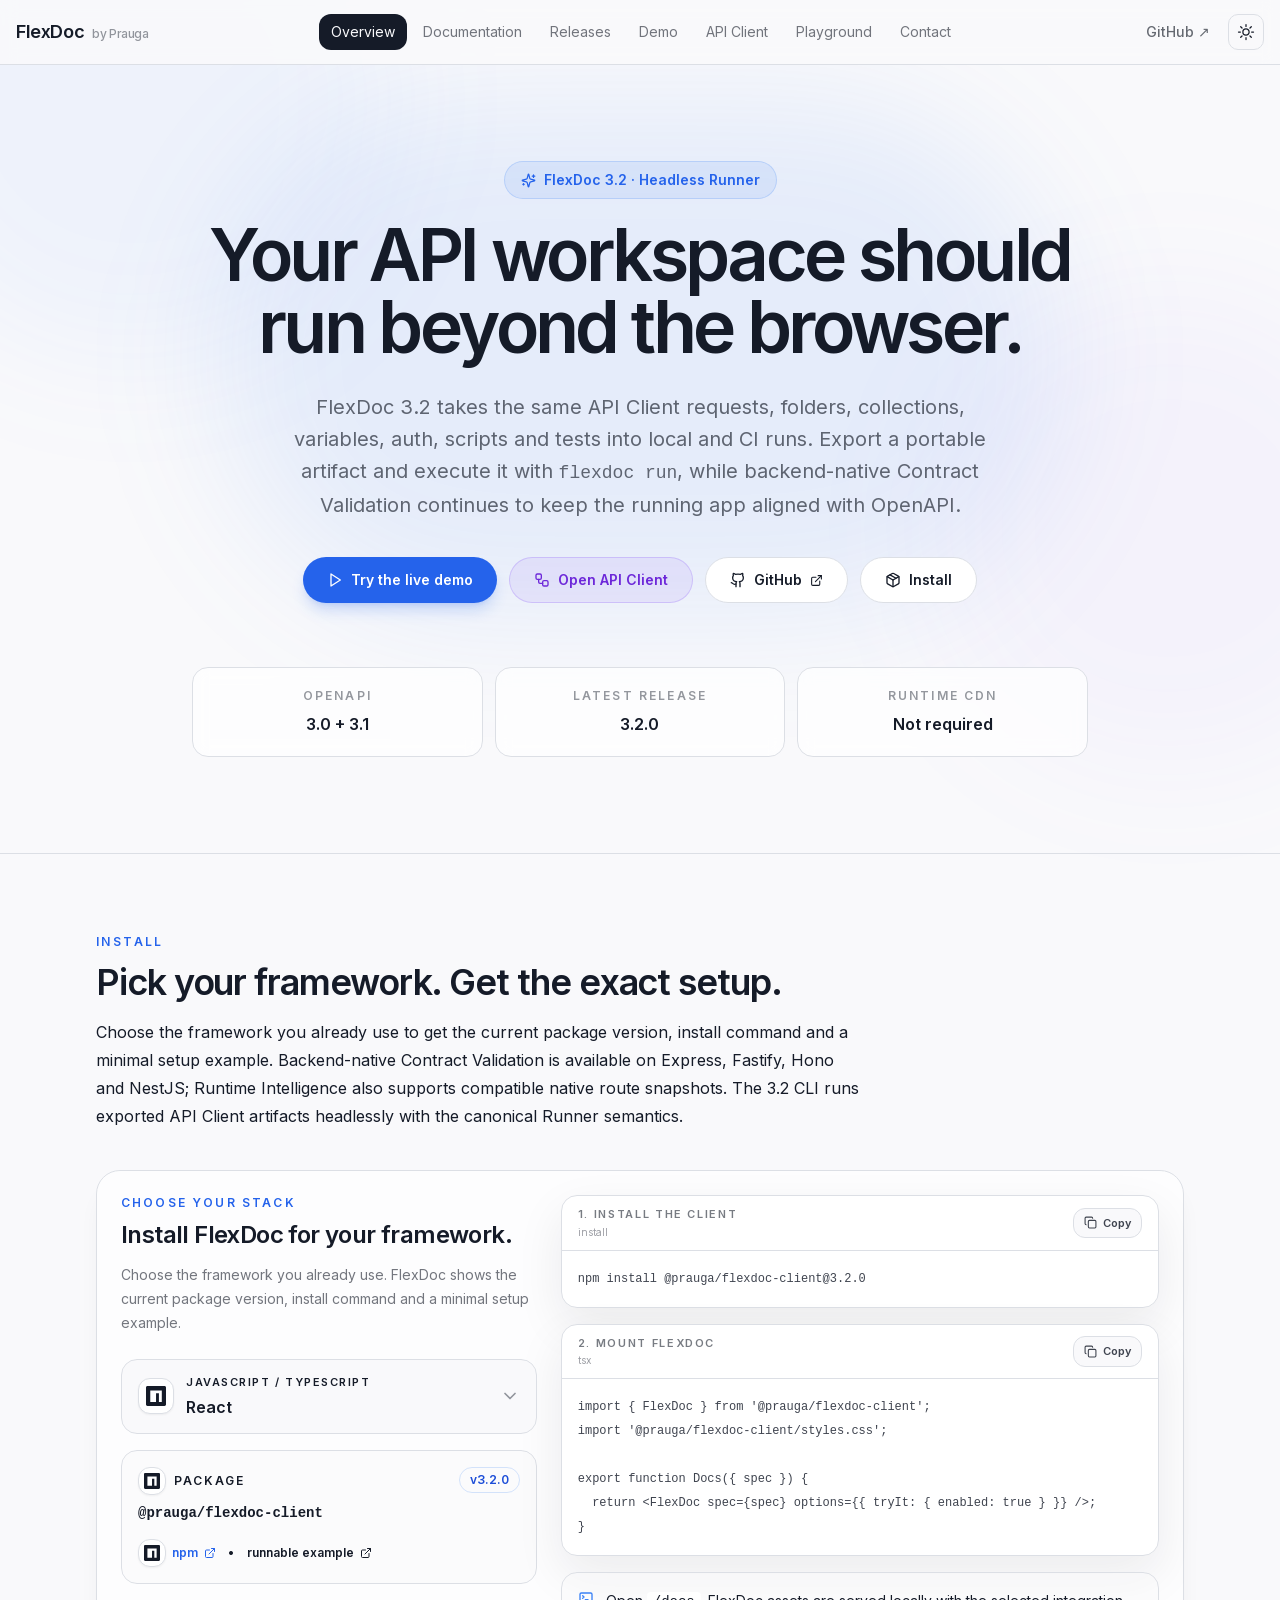
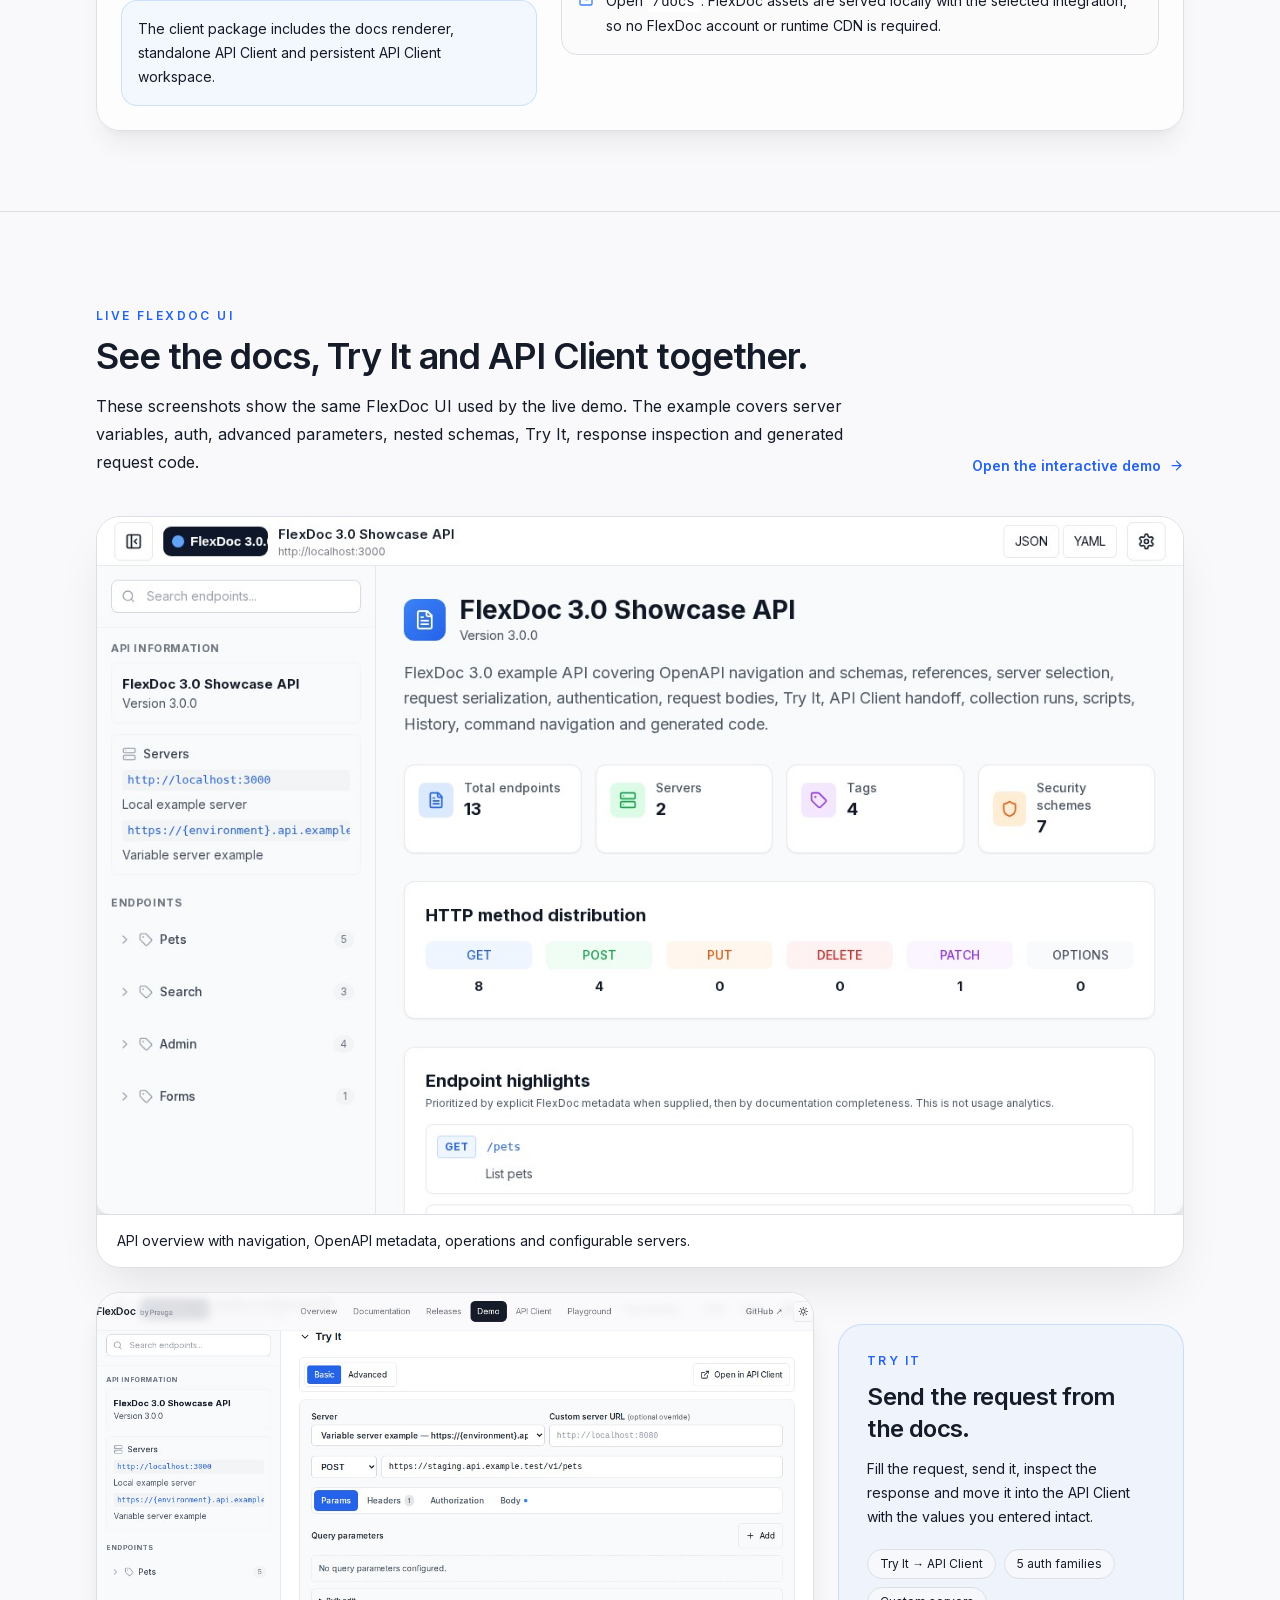
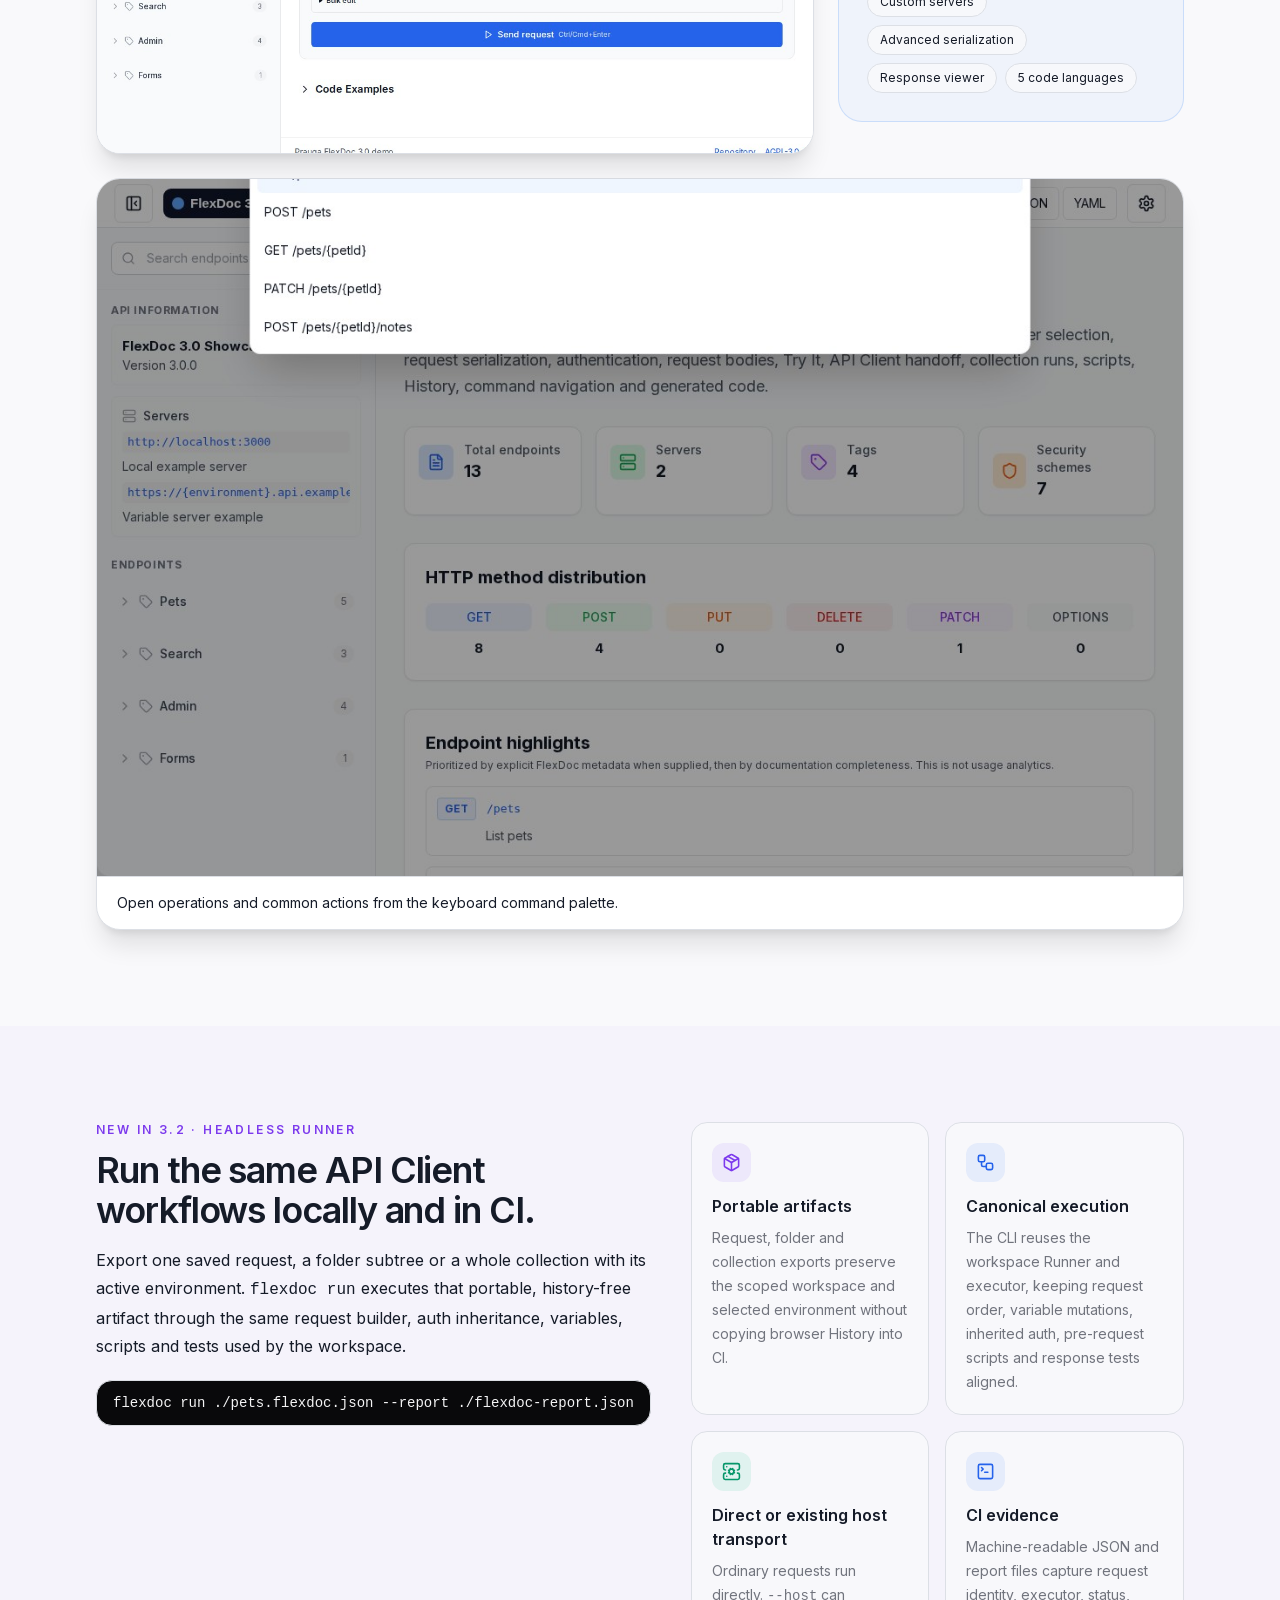
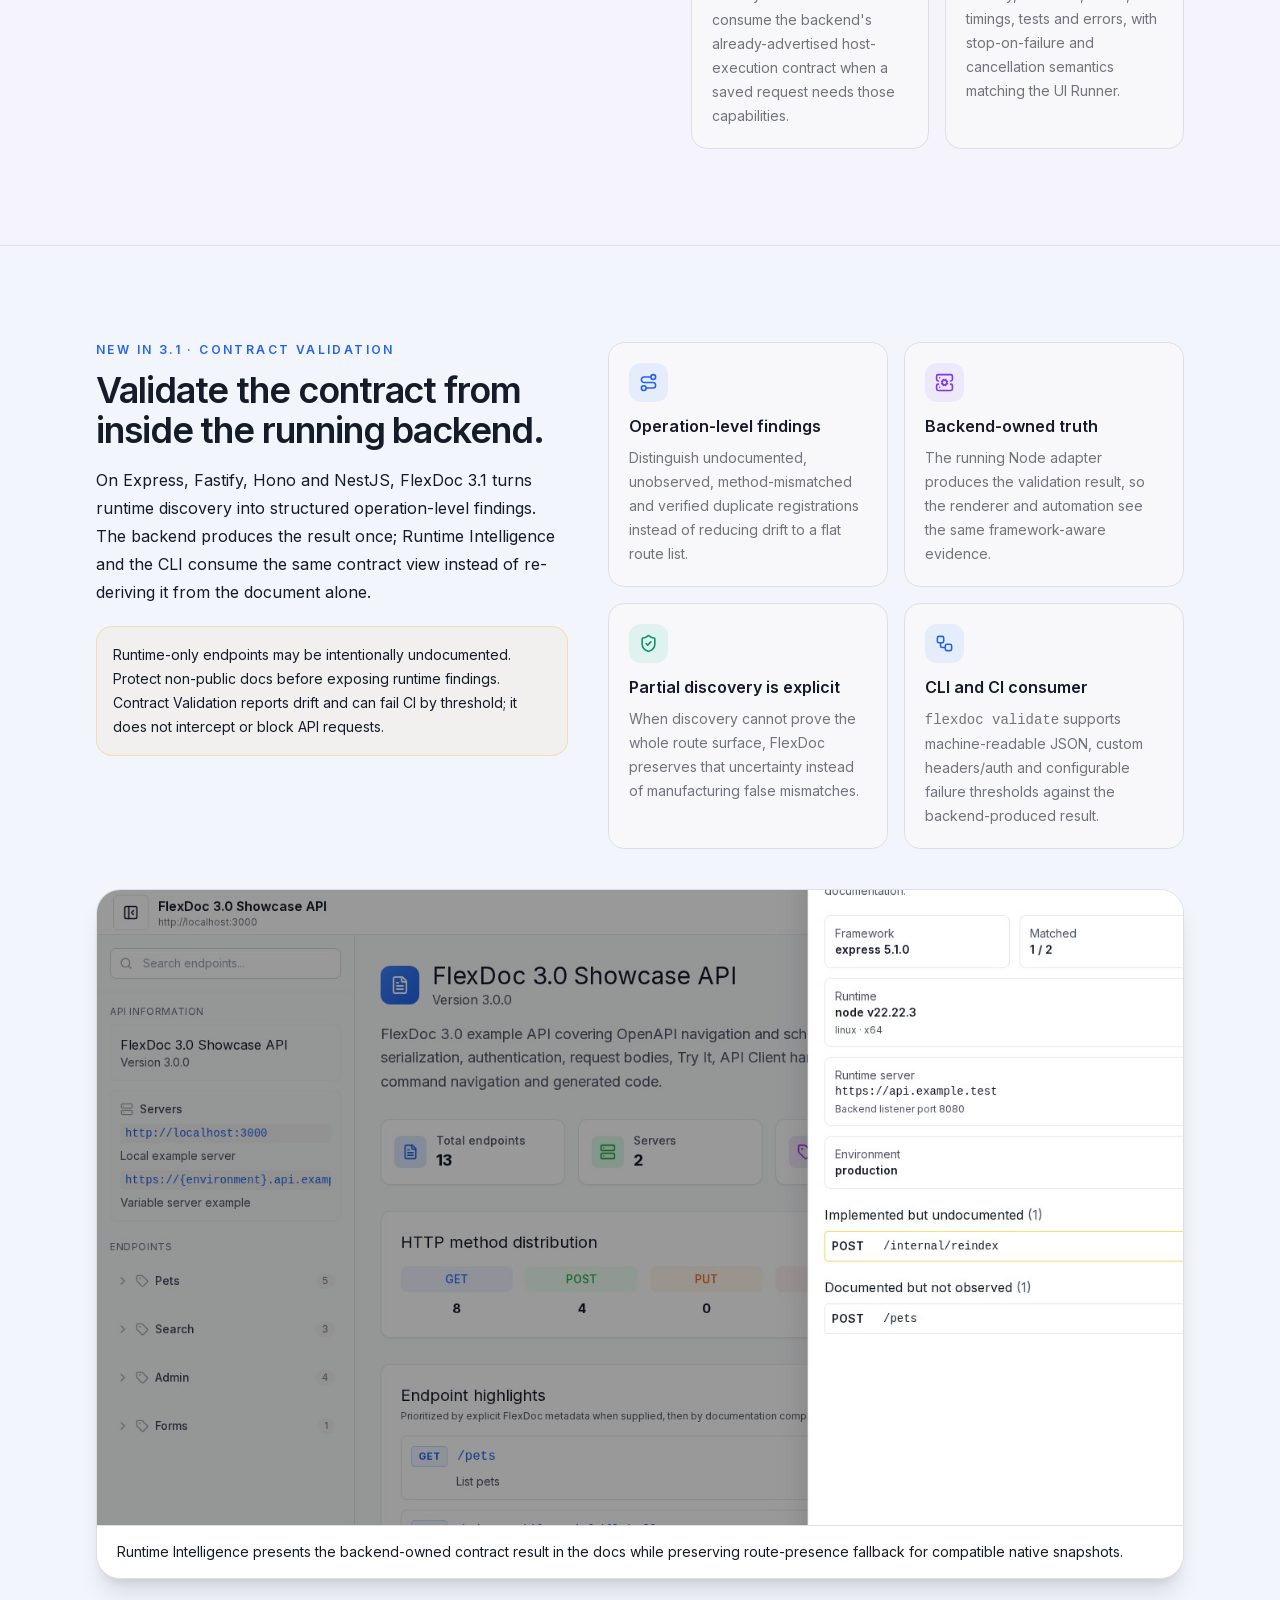
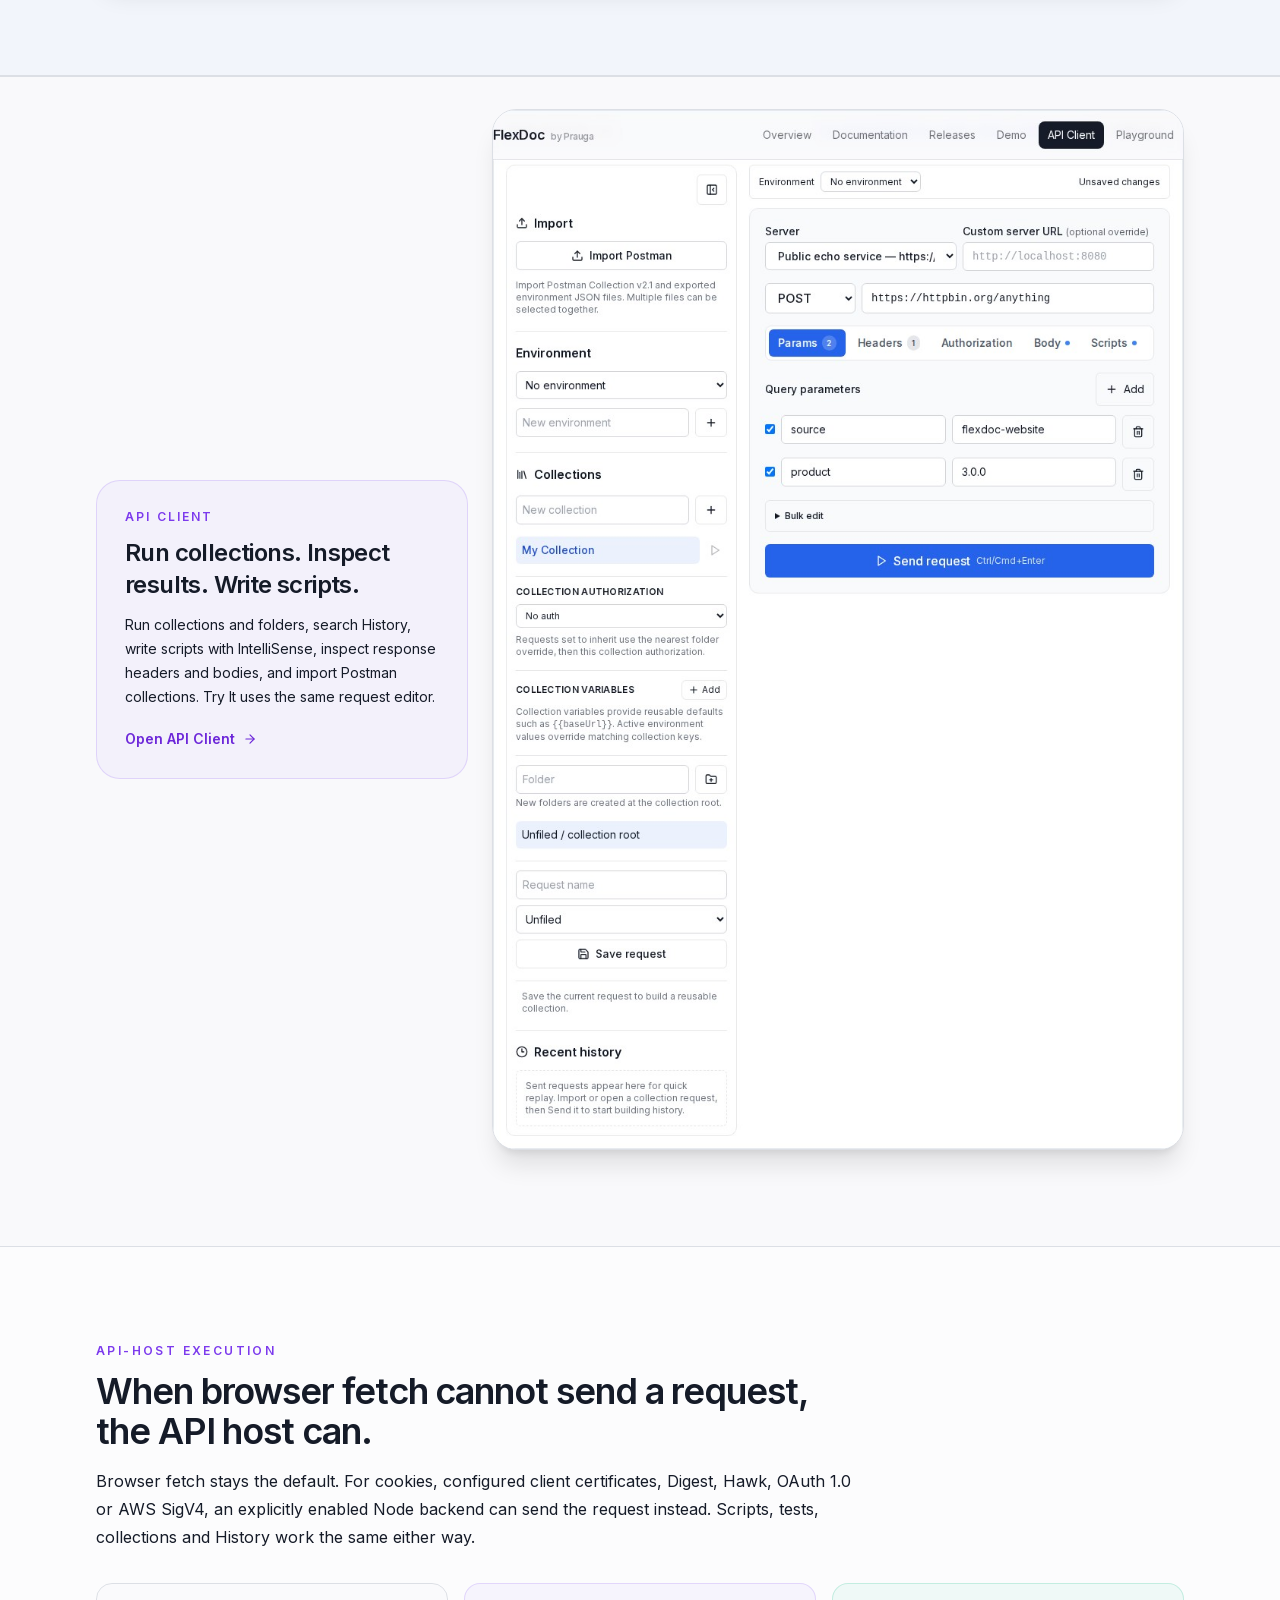
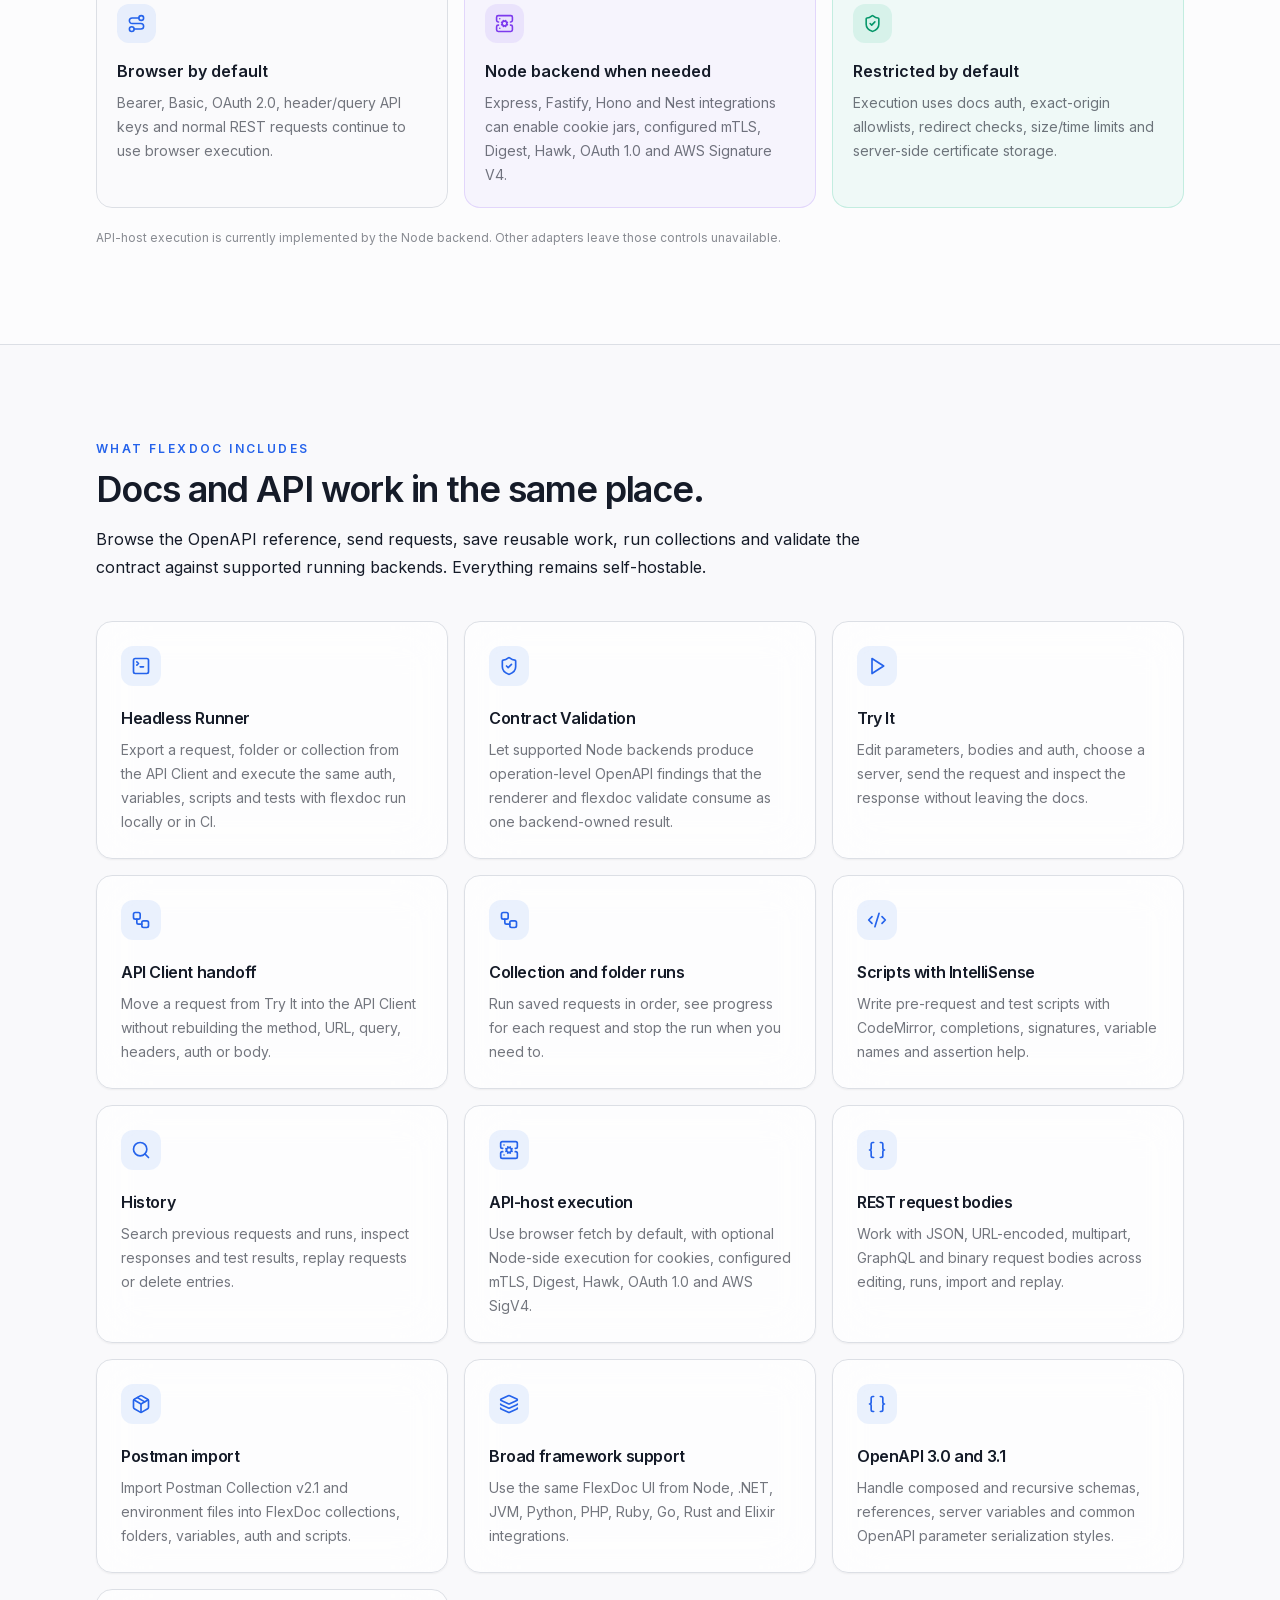
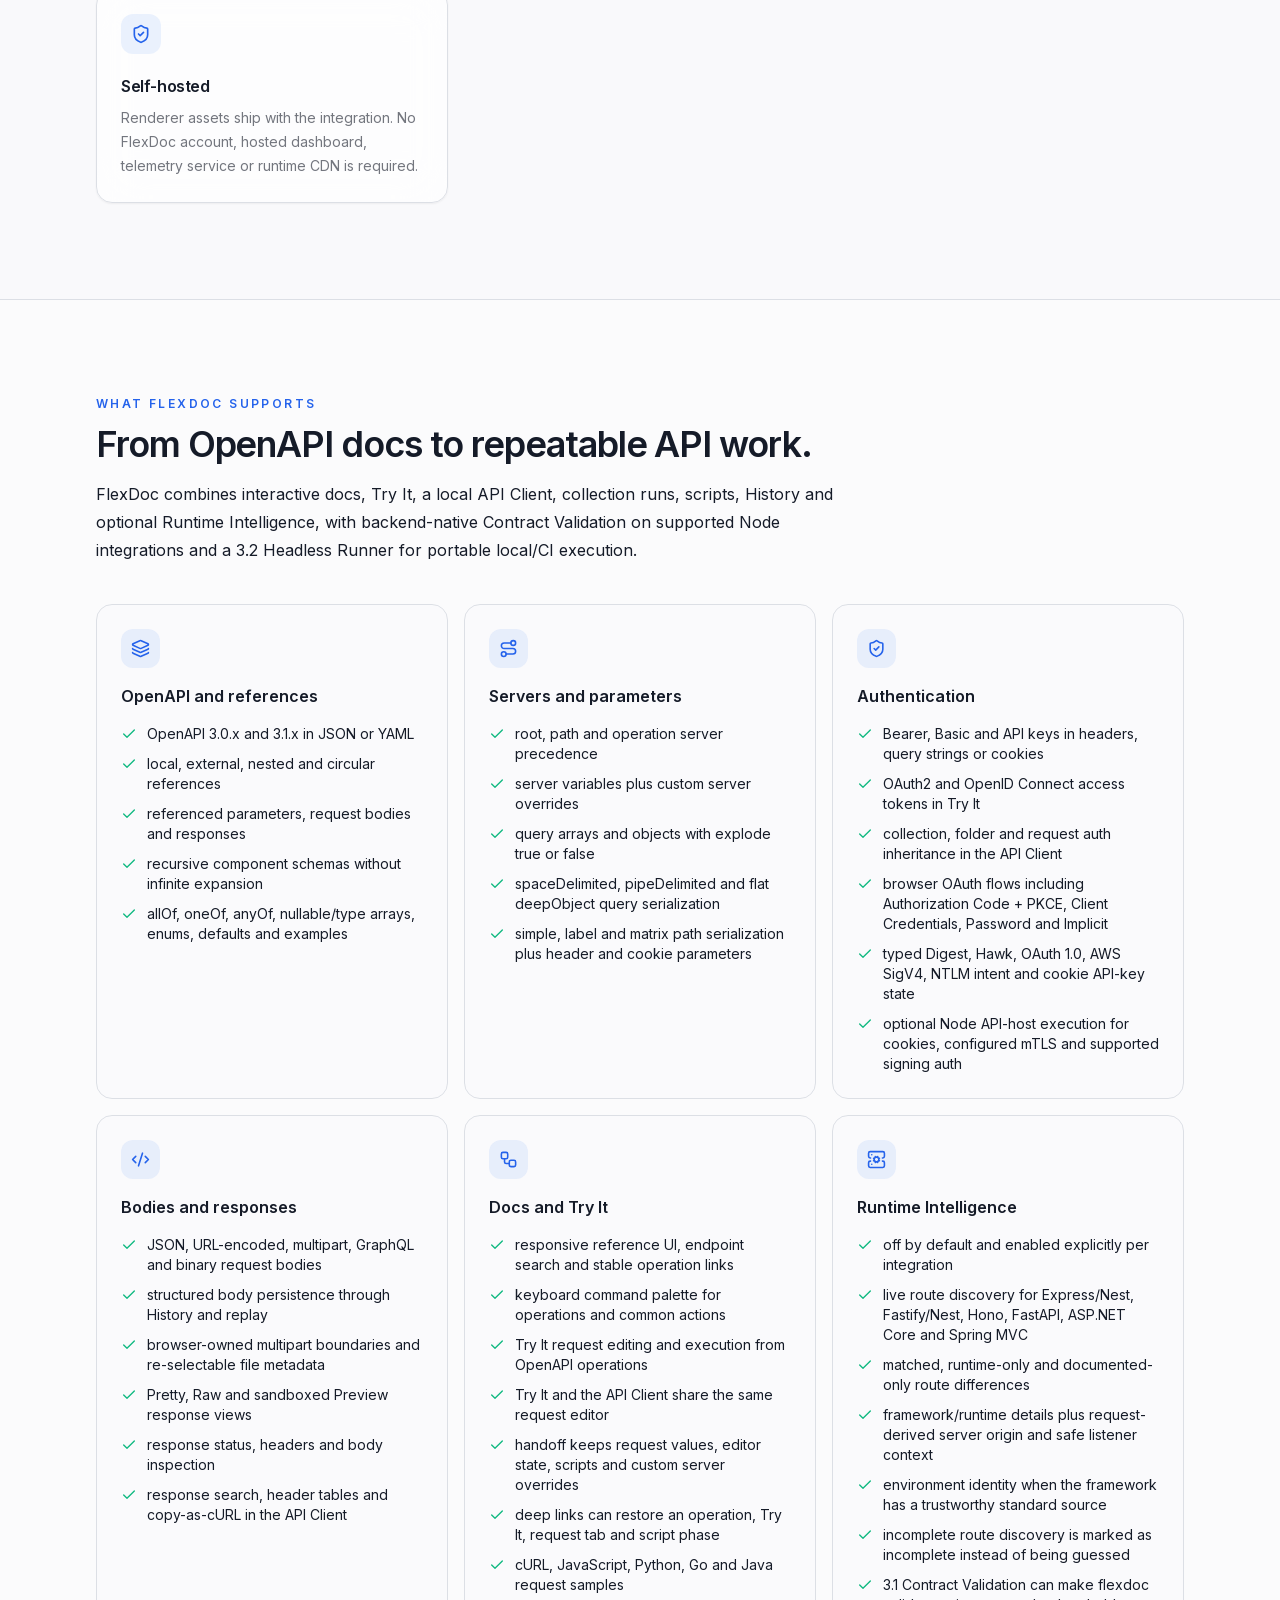
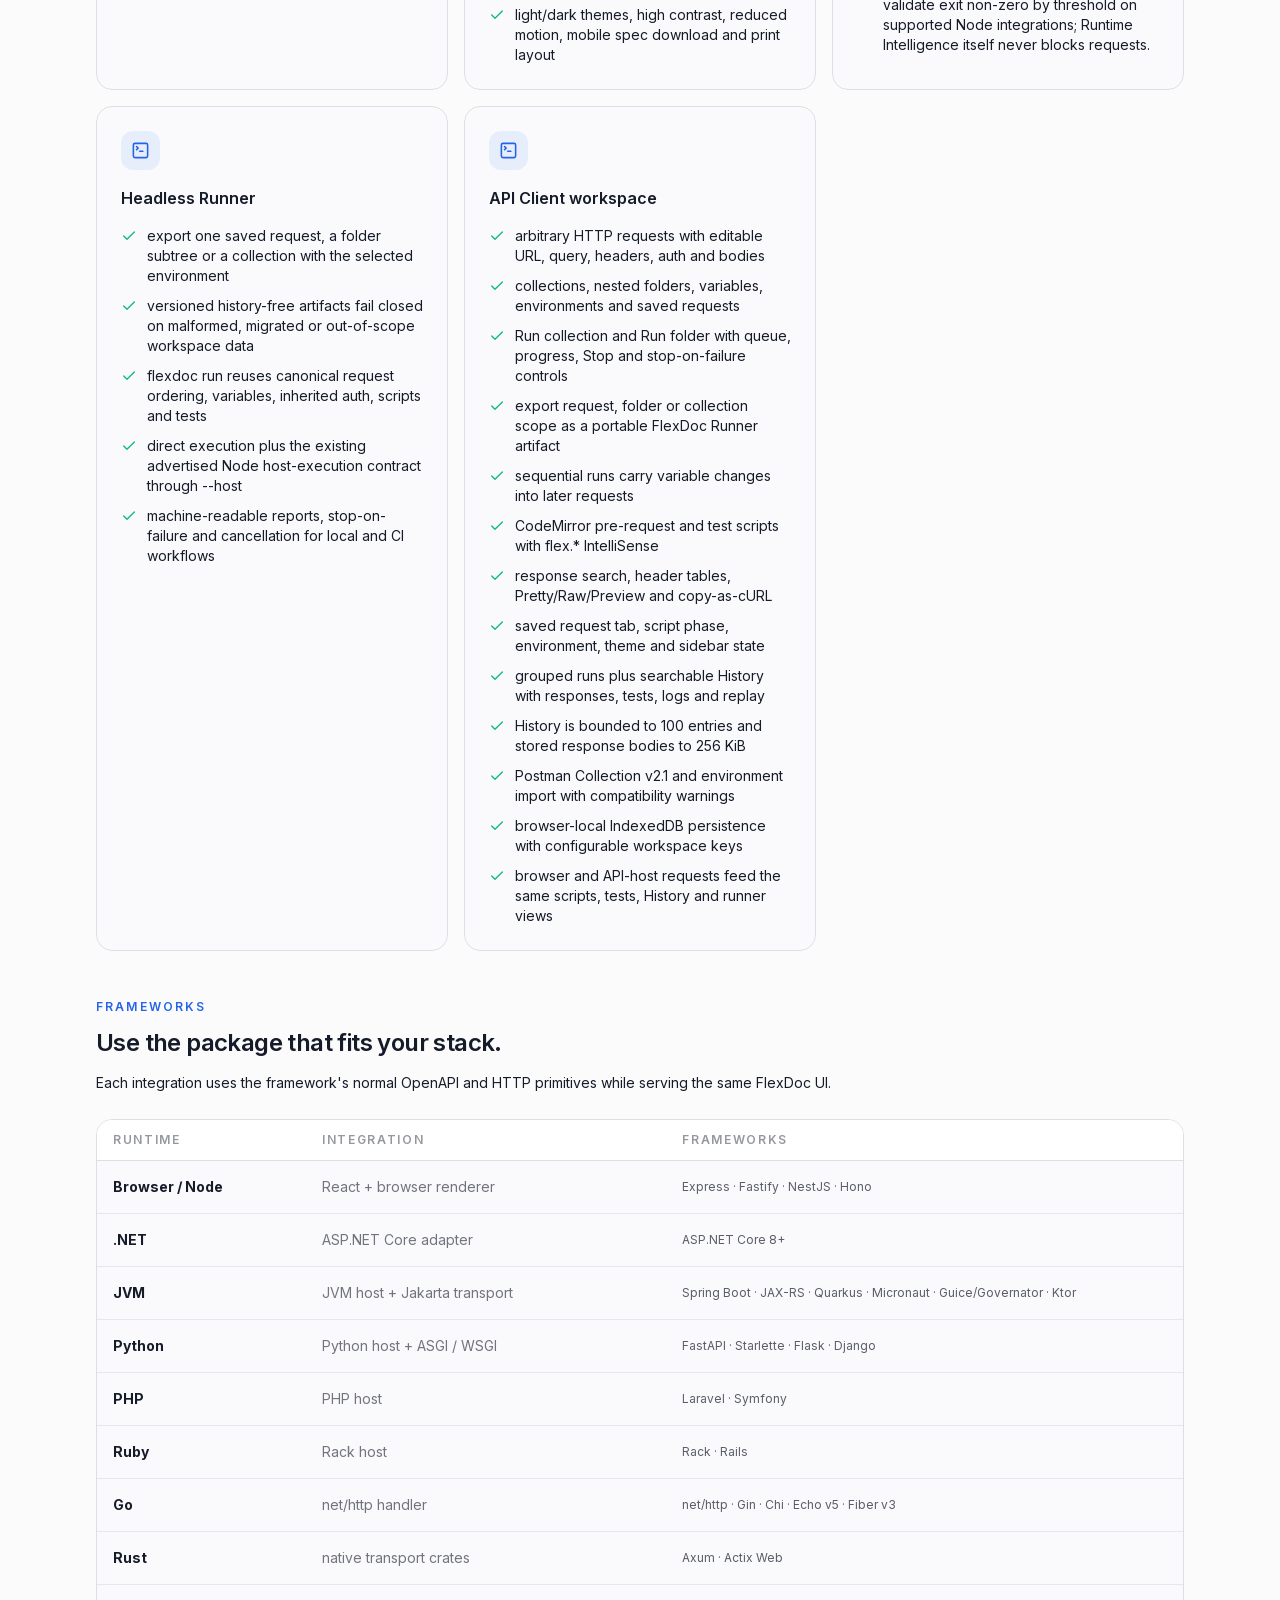
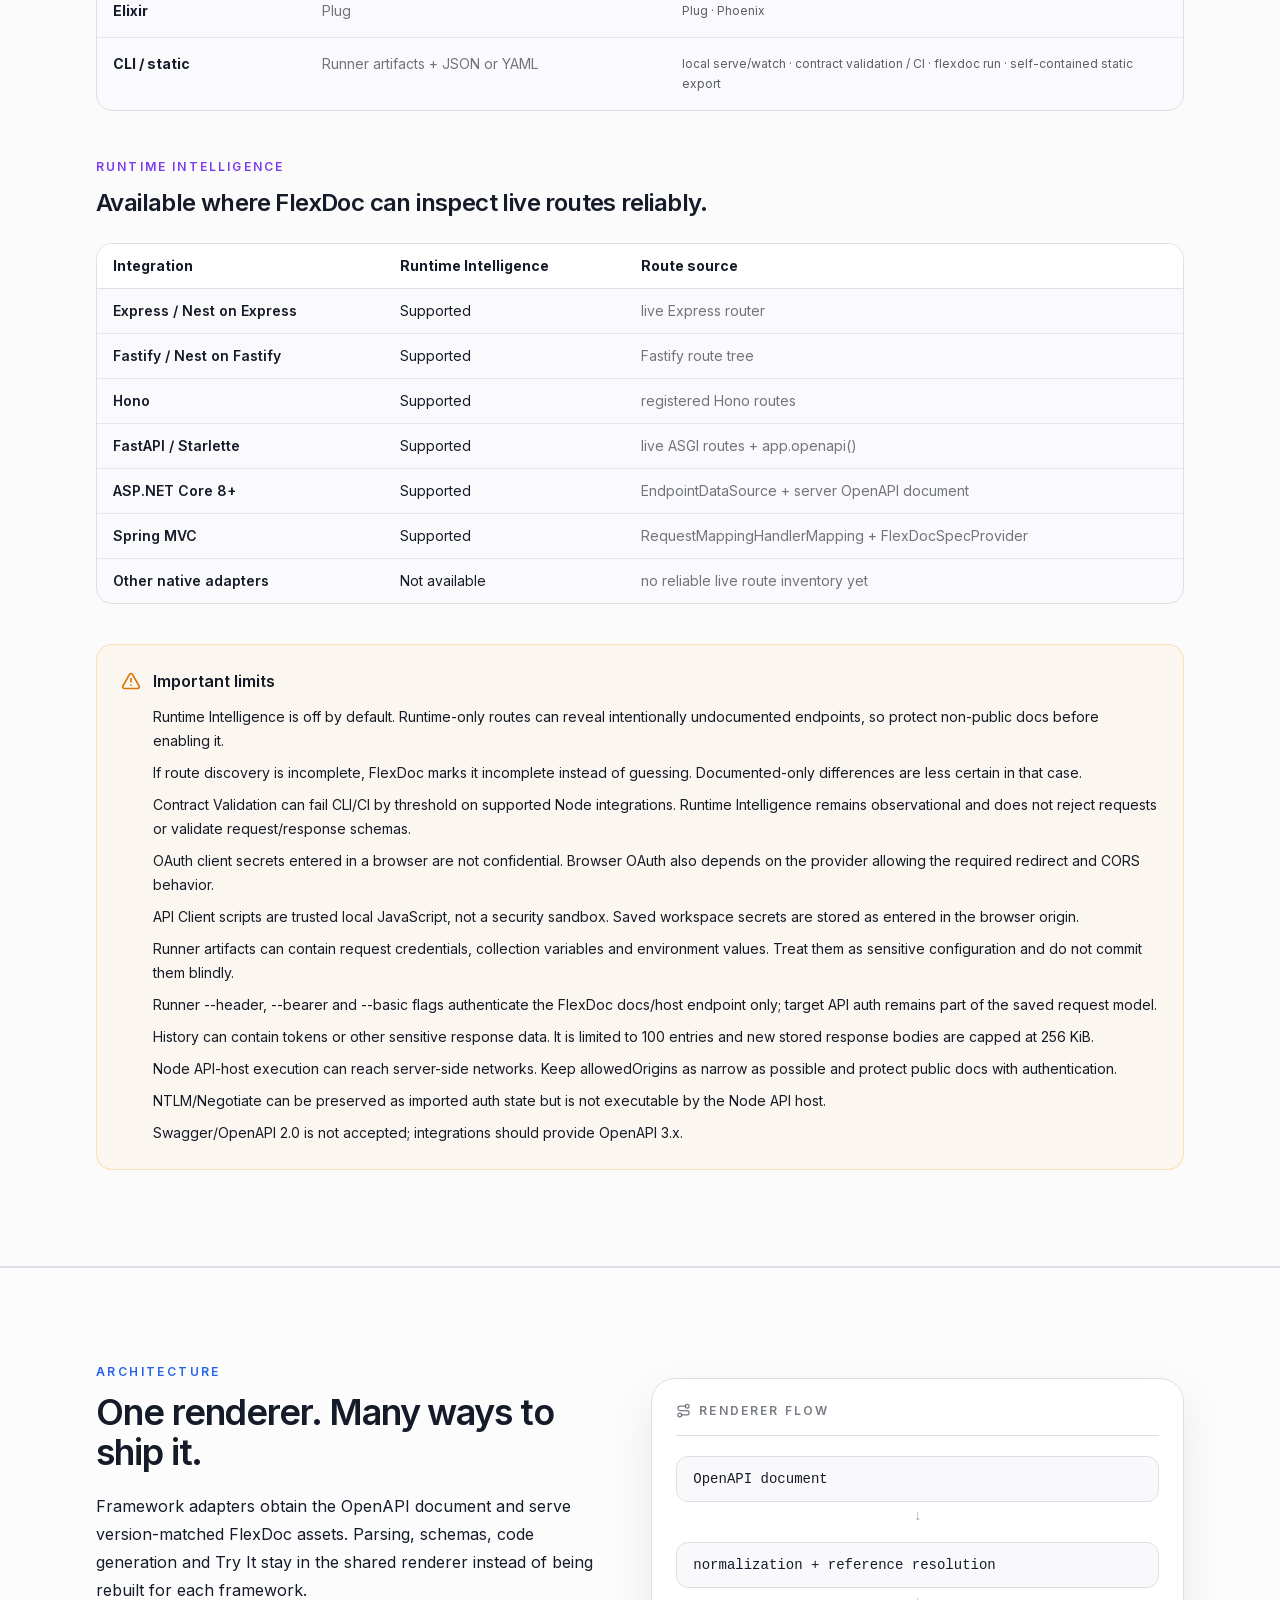
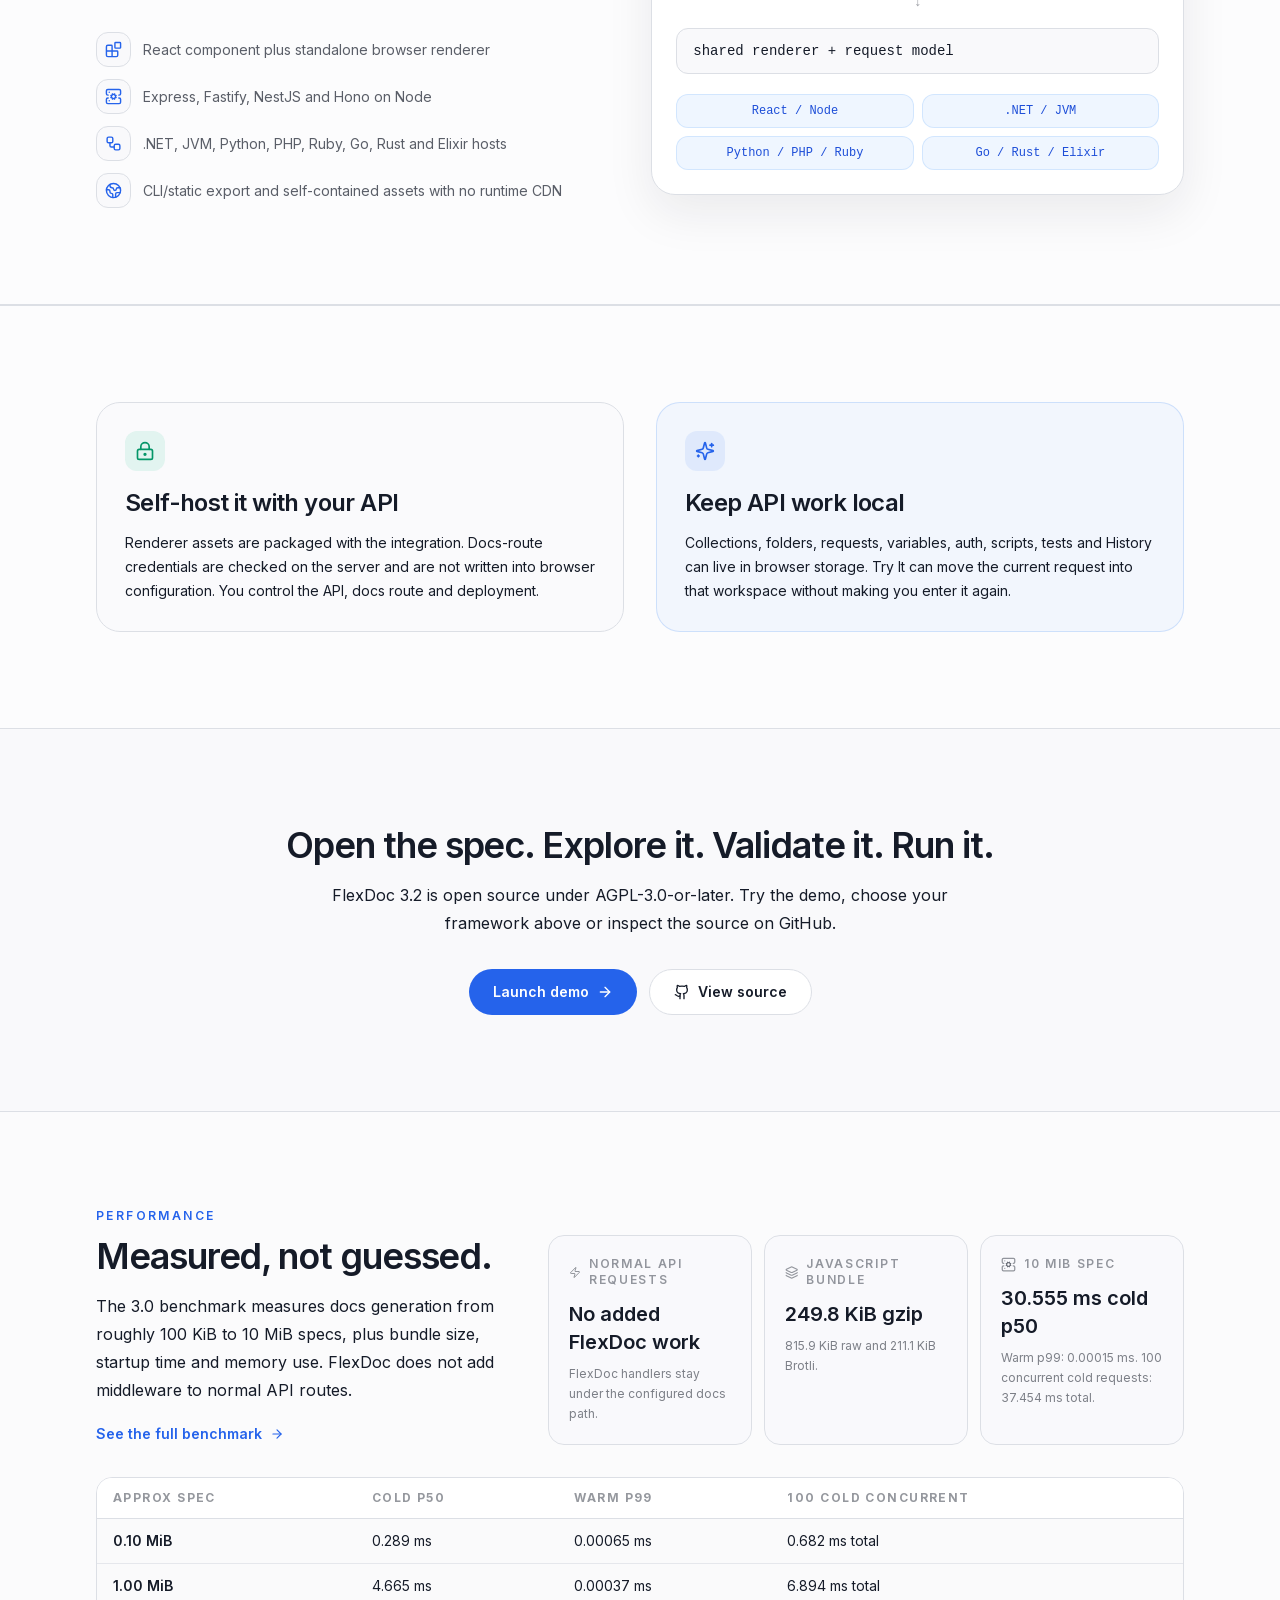
==== index.html @ 2c1df922 "chore: website/deploy: publish generated FlexDoc site Publish the production build only after the pr" ====
<!DOCTYPE html><html lang="en"><head><meta charSet="utf-8"/><meta name="viewport" content="width=device-width, initial-scale=1"/><link rel="preload" href="/_next/static/media/83afe278b6a6bb3c-s.p.2bn3s6zvc0dyp.woff2" as="font" crossorigin="" type="font/woff2"/><link rel="stylesheet" href="/_next/static/chunks/144-d5oarogfk.css" data-precedence="next"/><link rel="preload" as="script" fetchPriority="low" href="/_next/static/chunks/310vm2bl3xxpt.js"/><script src="/_next/static/chunks/0eo1cde-rr3bs.js" async=""></script><script src="/_next/static/chunks/3byuobrkyz9bj.js" async=""></script><script src="/_next/static/chunks/3erf0nmlfn0qv.js" async=""></script><script src="/_next/static/chunks/turbopack-2s1ybmebuq84w.js" async=""></script><script src="/_next/static/chunks/0bhherrwvg7yi.js" async="" crossorigin=""></script><script src="/_next/static/chunks/1lhdm1edxadtt.js" async="" crossorigin=""></script><script src="/_next/static/chunks/0_p3fhsrzljx_.js" async="" crossorigin=""></script><script src="/_next/static/chunks/0vsdvz-prsgzp.js" async="" crossorigin=""></script><title>FlexDoc 3.2.0 | OpenAPI Docs, API Client &amp; Headless Runner</title><meta name="description" content="FlexDoc 3.2.0 is Prauga&#x27;s open-source, self-hosted OpenAPI documentation and API client with Try It, collections, scripts, History, Runtime Intelligence, backend-native Contract Validation and a headless CLI Runner."/><meta name="keywords" content="FlexDoc,Prauga,OpenAPI,API documentation,API Client,Headless Runner,Contract Validation,CI,developer tooling"/><meta property="og:title" content="FlexDoc 3.2.0 | OpenAPI Docs, API Client &amp; Headless Runner"/><meta property="og:description" content="FlexDoc 3.2.0 is Prauga&#x27;s open-source, self-hosted OpenAPI documentation and API client with Try It, collections, scripts, History, Runtime Intelligence, backend-native Contract Validation and a headless CLI Runner."/><meta name="twitter:card" content="summary"/><meta name="twitter:title" content="FlexDoc 3.2.0 | OpenAPI Docs, API Client &amp; Headless Runner"/><meta name="twitter:description" content="FlexDoc 3.2.0 is Prauga&#x27;s open-source, self-hosted OpenAPI documentation and API client with Try It, collections, scripts, History, Runtime Intelligence, backend-native Contract Validation and a headless CLI Runner."/><meta name="next-size-adjust" content=""/><script src="/_next/static/chunks/0cz1d0mv5g_q7.js" noModule=""></script></head><body class="inter_fa93af41-module__0D_jrq__className relative min-h-screen antialiased"><div hidden=""><!--$--><!--/$--></div><div class="pointer-events-none fixed inset-0 -z-10 overflow-hidden" aria-hidden="true"><div class="absolute -left-32 -top-40 h-[520px] w-[520px] rounded-full bg-blue-500/[0.055] blur-3xl dark:bg-blue-400/[0.045]"></div><div class="absolute -right-32 top-[32%] h-[480px] w-[480px] rounded-full bg-violet-500/[0.045] blur-3xl dark:bg-violet-400/[0.035]"></div></div><script>((a,b,c,d,e,f,g,h)=>{let i=document.documentElement,j=["light","dark"];function k(b){var c;(Array.isArray(a)?a:[a]).forEach(a=>{let c="class"===a,d=c&&f?e.map(a=>f[a]||a):e;c?(i.classList.remove(...d),i.classList.add(b)):i.setAttribute(a,b)}),c=b,h&&j.includes(c)&&(i.style.colorScheme=c)}if(d)k(d);else try{let a=localStorage.getItem(b)||c,d=g&&"system"===a?window.matchMedia("(prefers-color-scheme: dark)").matches?"dark":"light":a;k(d)}catch(a){}})("class","theme","system",null,["light","dark"],null,true,true)</script><div class="relative z-0 flex min-h-screen flex-col"><header data-site-header="true" class="sticky top-0 z-50 border-b border-border bg-background/95 backdrop-blur supports-[backdrop-filter]:bg-background/85"><div class="container mx-auto flex h-16 max-w-7xl items-center gap-4 px-4"><a class="flex min-w-0 shrink-0 items-baseline gap-2 font-semibold tracking-tight" href="/"><span class="text-lg">FlexDoc</span><span data-site-brand-suffix="true" class="text-xs font-medium text-foreground/45">by Prauga</span></a><div data-product-nav-scroll="true" data-site-product-nav-slot="true" class="product-nav-scroll min-w-0 flex-1"><nav aria-label="FlexDoc product navigation" data-site-desktop-product-nav="true" class="items-center gap-1"><a aria-current="page" class="rounded-lg px-3 py-2 text-sm transition bg-foreground text-background" href="/">Overview</a><a class="rounded-lg px-3 py-2 text-sm transition text-foreground/60 hover:bg-card hover:text-foreground" href="/docs/">Documentation</a><a class="rounded-lg px-3 py-2 text-sm transition text-foreground/60 hover:bg-card hover:text-foreground" href="/releases/">Releases</a><a class="rounded-lg px-3 py-2 text-sm transition text-foreground/60 hover:bg-card hover:text-foreground" href="/demo/">Demo</a><a class="rounded-lg px-3 py-2 text-sm transition text-foreground/60 hover:bg-card hover:text-foreground" href="/client/">API Client</a><a class="rounded-lg px-3 py-2 text-sm transition text-foreground/60 hover:bg-card hover:text-foreground" href="/playground/">Playground</a><a class="rounded-lg px-3 py-2 text-sm transition text-foreground/60 hover:bg-card hover:text-foreground" href="/contact/">Contact</a></nav></div><div class="ml-auto flex shrink-0 items-center gap-1.5"><a href="https://github.com/Prauga/flexdoc" target="_blank" rel="noopener noreferrer" data-site-desktop-github="true" class="rounded-lg px-3 py-2 text-sm font-medium text-foreground/65 transition hover:bg-card hover:text-foreground">GitHub ↗</a><button class="inline-flex h-9 w-9 items-center justify-center rounded-md border bg-background text-sm font-medium transition-colors hover:bg-accent hover:text-accent-foreground"><svg xmlns="http://www.w3.org/2000/svg" fill="none" viewBox="0 0 24 24" stroke-width="1.5" stroke="currentColor" aria-hidden="true" data-slot="icon" class="h-5 w-5 rotate-0 scale-100 transition-all dark:-rotate-90 dark:scale-0"><path stroke-linecap="round" stroke-linejoin="round" d="M12 3v2.25m6.364.386-1.591 1.591M21 12h-2.25m-.386 6.364-1.591-1.591M12 18.75V21m-4.773-4.227-1.591 1.591M5.25 12H3m4.227-4.773L5.636 5.636M15.75 12a3.75 3.75 0 1 1-7.5 0 3.75 3.75 0 0 1 7.5 0Z"></path></svg><svg xmlns="http://www.w3.org/2000/svg" fill="none" viewBox="0 0 24 24" stroke-width="1.5" stroke="currentColor" aria-hidden="true" data-slot="icon" class="absolute h-5 w-5 rotate-90 scale-0 transition-all dark:rotate-0 dark:scale-100"><path stroke-linecap="round" stroke-linejoin="round" d="M21.752 15.002A9.72 9.72 0 0 1 18 15.75c-5.385 0-9.75-4.365-9.75-9.75 0-1.33.266-2.597.748-3.752A9.753 9.753 0 0 0 3 11.25C3 16.635 7.365 21 12.75 21a9.753 9.753 0 0 0 9.002-5.998Z"></path></svg><span class="sr-only">Toggle theme</span></button><button type="button" data-mobile-nav-trigger="true" data-site-mobile-nav-trigger="true" aria-label="Open product navigation" aria-expanded="false" aria-controls="flexdoc-mobile-nav" class="h-9 w-9 items-center justify-center rounded-lg border border-border bg-card text-foreground/70 transition hover:text-foreground"><svg xmlns="http://www.w3.org/2000/svg" width="18" height="18" viewBox="0 0 24 24" fill="none" stroke="currentColor" stroke-width="2" stroke-linecap="round" stroke-linejoin="round" class="lucide lucide-menu" aria-hidden="true"><path d="M4 12h16"></path><path d="M4 18h16"></path><path d="M4 6h16"></path></svg></button></div></div></header><main class="flex-1"><div class="overflow-hidden"><section class="relative border-b border-border px-4 pb-16 pt-12 sm:pb-24 sm:pt-24"><div class="pointer-events-none absolute left-1/2 top-8 -z-10 h-[520px] w-[850px] -translate-x-1/2 rounded-full bg-blue-500/10 blur-3xl"></div><div class="container mx-auto max-w-6xl"><div class="mx-auto max-w-4xl text-left sm:text-center"><div class="mb-5 inline-flex items-center gap-2 rounded-full border border-blue-500/20 bg-blue-500/10 px-4 py-2 text-sm font-semibold text-blue-600 dark:text-blue-300"><svg xmlns="http://www.w3.org/2000/svg" width="15" height="15" viewBox="0 0 24 24" fill="none" stroke="currentColor" stroke-width="2" stroke-linecap="round" stroke-linejoin="round" class="lucide lucide-sparkles" aria-hidden="true"><path d="M9.937 15.5A2 2 0 0 0 8.5 14.063l-6.135-1.582a.5.5 0 0 1 0-.962L8.5 9.936A2 2 0 0 0 9.937 8.5l1.582-6.135a.5.5 0 0 1 .963 0L14.063 8.5A2 2 0 0 0 15.5 9.937l6.135 1.581a.5.5 0 0 1 0 .964L15.5 14.063a2 2 0 0 0-1.437 1.437l-1.582 6.135a.5.5 0 0 1-.963 0z"></path><path d="M20 3v4"></path><path d="M22 5h-4"></path><path d="M4 17v2"></path><path d="M5 18H3"></path></svg> FlexDoc 3.2 · Headless Runner</div><h1 class="text-pretty text-[2.4rem] font-semibold leading-[1.04] tracking-[-0.05em] sm:text-balance sm:text-6xl md:text-7xl">Your API workspace should run beyond the browser.</h1><p class="mx-auto mt-6 max-w-3xl text-balance text-base leading-7 text-foreground/65 sm:mt-7 sm:text-xl sm:leading-8">FlexDoc 3.2 takes the same API Client requests, folders, collections, variables, auth, scripts and tests into local and CI runs. Export a portable artifact and execute it with <code class="font-mono text-[0.9em]">flexdoc run</code>, while backend-native Contract Validation continues to keep the running app aligned with OpenAPI.</p><div class="mt-8 grid grid-cols-2 gap-2.5 sm:mt-9 sm:flex sm:justify-center sm:gap-3"><a class="inline-flex min-w-0 items-center justify-center gap-2 rounded-xl bg-blue-600 px-3 py-3 text-xs sm:rounded-full sm:px-6 sm:text-sm font-semibold text-white shadow-lg shadow-blue-600/20 transition hover:-translate-y-0.5 hover:bg-blue-500" href="/demo/"><svg xmlns="http://www.w3.org/2000/svg" width="16" height="16" viewBox="0 0 24 24" fill="none" stroke="currentColor" stroke-width="2" stroke-linecap="round" stroke-linejoin="round" class="lucide lucide-play" aria-hidden="true"><polygon points="6 3 20 12 6 21 6 3"></polygon></svg> Try the live demo</a><a class="inline-flex min-w-0 items-center justify-center gap-2 rounded-xl border border-violet-500/25 bg-violet-500/10 px-3 py-3 text-xs sm:rounded-full sm:px-6 sm:text-sm font-semibold text-violet-700 transition hover:-translate-y-0.5 hover:bg-violet-500/15 dark:text-violet-300" href="/client/"><svg xmlns="http://www.w3.org/2000/svg" width="16" height="16" viewBox="0 0 24 24" fill="none" stroke="currentColor" stroke-width="2" stroke-linecap="round" stroke-linejoin="round" class="lucide lucide-workflow" aria-hidden="true"><rect width="8" height="8" x="3" y="3" rx="2"></rect><path d="M7 11v4a2 2 0 0 0 2 2h4"></path><rect width="8" height="8" x="13" y="13" rx="2"></rect></svg> Open API Client</a><a href="https://github.com/prauga/flexdoc" target="_blank" rel="noopener noreferrer" class="inline-flex min-w-0 items-center justify-center gap-2 rounded-xl border border-border bg-card px-3 py-3 text-xs sm:rounded-full sm:px-6 sm:text-sm font-semibold transition hover:border-blue-500/30"><svg xmlns="http://www.w3.org/2000/svg" width="16" height="16" viewBox="0 0 24 24" fill="none" stroke="currentColor" stroke-width="2" stroke-linecap="round" stroke-linejoin="round" class="lucide lucide-github" aria-hidden="true"><path d="M15 22v-4a4.8 4.8 0 0 0-1-3.5c3 0 6-2 6-5.5.08-1.25-.27-2.48-1-3.5.28-1.15.28-2.35 0-3.5 0 0-1 0-3 1.5-2.64-.5-5.36-.5-8 0C6 2 5 2 5 2c-.3 1.15-.3 2.35 0 3.5A5.403 5.403 0 0 0 4 9c0 3.5 3 5.5 6 5.5-.39.49-.68 1.05-.85 1.65-.17.6-.22 1.23-.15 1.85v4"></path><path d="M9 18c-4.51 2-5-2-7-2"></path></svg> GitHub <svg xmlns="http://www.w3.org/2000/svg" width="13" height="13" viewBox="0 0 24 24" fill="none" stroke="currentColor" stroke-width="2" stroke-linecap="round" stroke-linejoin="round" class="lucide lucide-external-link" aria-hidden="true"><path d="M15 3h6v6"></path><path d="M10 14 21 3"></path><path d="M18 13v6a2 2 0 0 1-2 2H5a2 2 0 0 1-2-2V8a2 2 0 0 1 2-2h6"></path></svg></a><a href="#install" class="inline-flex min-w-0 items-center justify-center gap-2 rounded-xl border border-border bg-card px-3 py-3 text-xs sm:rounded-full sm:px-6 sm:text-sm font-semibold transition hover:border-blue-500/30"><svg xmlns="http://www.w3.org/2000/svg" width="16" height="16" viewBox="0 0 24 24" fill="none" stroke="currentColor" stroke-width="2" stroke-linecap="round" stroke-linejoin="round" class="lucide lucide-package" aria-hidden="true"><path d="M11 21.73a2 2 0 0 0 2 0l7-4A2 2 0 0 0 21 16V8a2 2 0 0 0-1-1.73l-7-4a2 2 0 0 0-2 0l-7 4A2 2 0 0 0 3 8v8a2 2 0 0 0 1 1.73z"></path><path d="M12 22V12"></path><polyline points="3.29 7 12 12 20.71 7"></polyline><path d="m7.5 4.27 9 5.15"></path></svg> Install</a></div></div><div class="mx-auto mt-16 grid max-w-4xl gap-3 sm:grid-cols-3"><div class="rounded-2xl border border-border bg-card/70 p-5 text-center backdrop-blur"><div class="text-xs font-semibold uppercase tracking-[0.18em] text-foreground/45">OpenAPI</div><div class="mt-2 font-semibold">3.0 + 3.1</div></div><div class="rounded-2xl border border-border bg-card/70 p-5 text-center backdrop-blur"><div class="text-xs font-semibold uppercase tracking-[0.18em] text-foreground/45">Latest release</div><div class="mt-2 font-semibold">3.2.0</div></div><div class="rounded-2xl border border-border bg-card/70 p-5 text-center backdrop-blur"><div class="text-xs font-semibold uppercase tracking-[0.18em] text-foreground/45">Runtime CDN</div><div class="mt-2 font-semibold">Not required</div></div></div></div></section><section id="install" class="border-b border-border px-4 py-14 sm:py-20"><div class="container mx-auto max-w-6xl"><div class="max-w-3xl"><div class="text-xs font-semibold uppercase tracking-[0.2em] text-blue-600 dark:text-blue-300">Install</div><h2 class="mt-3 text-3xl font-semibold tracking-[-0.03em] sm:text-4xl">Pick your framework. Get the exact setup.</h2><p class="mt-4 text-base leading-7 text-foreground/62">Choose the framework you already use to get the current package version, install command and a minimal setup example. Backend-native Contract Validation is available on Express, Fastify, Hono and NestJS; Runtime Intelligence also supports compatible native route snapshots. The 3.2 CLI runs exported API Client artifacts headlessly with the canonical Runner semantics.</p></div><div class="mt-8 w-full min-w-0 max-w-full rounded-2xl border border-border bg-card/70 p-3 shadow-xl shadow-black/5 sm:mt-10 sm:rounded-3xl sm:p-6"><div class="grid min-w-0 grid-cols-1 gap-6 lg:grid-cols-[0.82fr_1.18fr]"><div class="min-w-0"><div class="text-xs font-semibold uppercase tracking-[0.18em] text-blue-600 dark:text-blue-300">Choose your stack</div><h3 class="mt-2 break-words text-2xl font-semibold tracking-tight">Install FlexDoc for your framework.</h3><p class="mt-3 text-sm leading-6 text-foreground/60">Choose the framework you already use. FlexDoc shows the current package version, install command and a minimal setup example.</p><div class="relative mt-6"><button type="button" class="flex w-full min-w-0 max-w-full items-center justify-between gap-4 rounded-2xl border border-border bg-background px-4 py-3.5 text-left transition hover:border-blue-500/35" aria-haspopup="listbox" aria-expanded="false"><div class="flex min-w-0 items-center gap-3"><span class="h-9 w-9 rounded-xl inline-flex shrink-0 items-center justify-center border border-border bg-card text-foreground shadow-sm" aria-label="npm"><svg viewBox="0 0 24 24" class="h-5 w-5" fill="currentColor" aria-hidden="true"><path d="M1.763 0C.786 0 0 .786 0 1.763v20.474C0 23.214.786 24 1.763 24h20.474c.977 0 1.763-.786 1.763-1.763V1.763C24 .786 23.214 0 22.237 0zM5.13 5.323l13.837.019-.009 13.836h-3.464l.01-10.382h-3.456L12.04 19.17H5.113z"></path></svg></span><div class="min-w-0"><div class="text-[11px] font-semibold uppercase tracking-[0.14em] text-foreground/42">JavaScript / TypeScript</div><div class="mt-1 truncate font-semibold">React</div></div></div><svg xmlns="http://www.w3.org/2000/svg" width="24" height="24" viewBox="0 0 24 24" fill="none" stroke="currentColor" stroke-width="2" stroke-linecap="round" stroke-linejoin="round" class="lucide lucide-chevron-down h-5 w-5 shrink-0 text-foreground/45 transition" aria-hidden="true"><path d="m6 9 6 6 6-6"></path></svg></button></div><div class="mt-4 rounded-2xl border border-border bg-background/65 p-4"><div class="flex items-start justify-between gap-4"><div class="min-w-0"><div class="flex items-center gap-2 text-xs font-semibold uppercase tracking-[0.14em] text-foreground/42"><span class="h-7 w-7 rounded-lg inline-flex shrink-0 items-center justify-center border border-border bg-card text-foreground shadow-sm" aria-label="npm"><svg viewBox="0 0 24 24" class="h-4 w-4" fill="currentColor" aria-hidden="true"><path d="M1.763 0C.786 0 0 .786 0 1.763v20.474C0 23.214.786 24 1.763 24h20.474c.977 0 1.763-.786 1.763-1.763V1.763C24 .786 23.214 0 22.237 0zM5.13 5.323l13.837.019-.009 13.836h-3.464l.01-10.382h-3.456L12.04 19.17H5.113z"></path></svg></span> Package</div><div class="mt-2 break-all font-mono text-sm font-semibold">@prauga/flexdoc-client</div></div><span class="shrink-0 rounded-full border border-blue-500/20 bg-blue-500/8 px-2.5 py-1 text-xs font-semibold text-blue-700 dark:text-blue-300">v<!-- -->3.2.0</span></div><div class="mt-4 flex flex-wrap items-center gap-3 text-xs text-foreground/52"><a href="https://www.npmjs.com/package/@prauga/flexdoc-client/v/3.2.0" target="_blank" rel="noopener noreferrer" class="inline-flex items-center gap-1.5 font-semibold text-blue-600 hover:underline dark:text-blue-300"><span class="h-7 w-7 rounded-lg inline-flex shrink-0 items-center justify-center border border-border bg-card text-foreground shadow-sm" aria-label="npm"><svg viewBox="0 0 24 24" class="h-4 w-4" fill="currentColor" aria-hidden="true"><path d="M1.763 0C.786 0 0 .786 0 1.763v20.474C0 23.214.786 24 1.763 24h20.474c.977 0 1.763-.786 1.763-1.763V1.763C24 .786 23.214 0 22.237 0zM5.13 5.323l13.837.019-.009 13.836h-3.464l.01-10.382h-3.456L12.04 19.17H5.113z"></path></svg></span> <!-- -->npm<!-- --> <svg xmlns="http://www.w3.org/2000/svg" width="12" height="12" viewBox="0 0 24 24" fill="none" stroke="currentColor" stroke-width="2" stroke-linecap="round" stroke-linejoin="round" class="lucide lucide-external-link" aria-hidden="true"><path d="M15 3h6v6"></path><path d="M10 14 21 3"></path><path d="M18 13v6a2 2 0 0 1-2 2H5a2 2 0 0 1-2-2V8a2 2 0 0 1 2-2h6"></path></svg></a><span>•</span><a href="https://github.com/Prauga/flexdoc/tree/main/examples/basic-usage" target="_blank" rel="noopener noreferrer" class="inline-flex items-center gap-1.5 font-semibold hover:text-blue-600 hover:underline dark:hover:text-blue-300">runnable example <svg xmlns="http://www.w3.org/2000/svg" width="12" height="12" viewBox="0 0 24 24" fill="none" stroke="currentColor" stroke-width="2" stroke-linecap="round" stroke-linejoin="round" class="lucide lucide-external-link" aria-hidden="true"><path d="M15 3h6v6"></path><path d="M10 14 21 3"></path><path d="M18 13v6a2 2 0 0 1-2 2H5a2 2 0 0 1-2-2V8a2 2 0 0 1 2-2h6"></path></svg></a></div></div><div class="mt-4 rounded-2xl border border-blue-500/20 bg-blue-500/5 p-4 text-sm leading-6 text-foreground/62">The client package includes the docs renderer, standalone API Client and persistent API Client workspace.</div></div><div class="min-w-0 space-y-4"><div class="min-w-0 overflow-hidden rounded-2xl border border-white/10 bg-slate-950 shadow-inner"><div class="flex items-start justify-between gap-3 border-b border-white/10 px-3 py-2.5 sm:items-center sm:px-4"><div><div class="text-[11px] font-semibold uppercase tracking-[0.15em] text-slate-400">1. Install the client</div><div class="mt-0.5 text-[10px] text-slate-600">install</div></div><button type="button" class="inline-flex items-center gap-1.5 rounded-lg border border-white/10 bg-white/5 px-2.5 py-1.5 text-[11px] font-semibold text-slate-300 transition hover:bg-white/10 hover:text-white" aria-label="Copy 1. Install the client"><svg xmlns="http://www.w3.org/2000/svg" width="13" height="13" viewBox="0 0 24 24" fill="none" stroke="currentColor" stroke-width="2" stroke-linecap="round" stroke-linejoin="round" class="lucide lucide-copy" aria-hidden="true"><rect width="14" height="14" x="8" y="8" rx="2" ry="2"></rect><path d="M4 16c-1.1 0-2-.9-2-2V4c0-1.1.9-2 2-2h10c1.1 0 2 .9 2 2"></path></svg>Copy</button></div><pre class="max-h-[300px] overflow-auto p-3 text-[11px] leading-5 text-slate-200 sm:max-h-[340px] sm:p-4 sm:text-[12px] sm:leading-6"><code>npm install @prauga/flexdoc-client@3.2.0</code></pre></div><div class="min-w-0 overflow-hidden rounded-2xl border border-white/10 bg-slate-950 shadow-inner"><div class="flex items-start justify-between gap-3 border-b border-white/10 px-3 py-2.5 sm:items-center sm:px-4"><div><div class="text-[11px] font-semibold uppercase tracking-[0.15em] text-slate-400">2. Mount FlexDoc</div><div class="mt-0.5 text-[10px] text-slate-600">tsx</div></div><button type="button" class="inline-flex items-center gap-1.5 rounded-lg border border-white/10 bg-white/5 px-2.5 py-1.5 text-[11px] font-semibold text-slate-300 transition hover:bg-white/10 hover:text-white" aria-label="Copy 2. Mount FlexDoc"><svg xmlns="http://www.w3.org/2000/svg" width="13" height="13" viewBox="0 0 24 24" fill="none" stroke="currentColor" stroke-width="2" stroke-linecap="round" stroke-linejoin="round" class="lucide lucide-copy" aria-hidden="true"><rect width="14" height="14" x="8" y="8" rx="2" ry="2"></rect><path d="M4 16c-1.1 0-2-.9-2-2V4c0-1.1.9-2 2-2h10c1.1 0 2 .9 2 2"></path></svg>Copy</button></div><pre class="max-h-[300px] overflow-auto p-3 text-[11px] leading-5 text-slate-200 sm:max-h-[340px] sm:p-4 sm:text-[12px] sm:leading-6"><code>import { FlexDoc } from &#x27;@prauga/flexdoc-client&#x27;;
import &#x27;@prauga/flexdoc-client/styles.css&#x27;;

export function Docs({ spec }) {
  return &lt;FlexDoc spec={spec} options={{ tryIt: { enabled: true } }} /&gt;;
}</code></pre></div><div class="flex items-start gap-3 rounded-2xl border border-border bg-background/60 p-4 text-sm leading-6 text-foreground/58"><svg xmlns="http://www.w3.org/2000/svg" width="24" height="24" viewBox="0 0 24 24" fill="none" stroke="currentColor" stroke-width="2" stroke-linecap="round" stroke-linejoin="round" class="lucide lucide-square-terminal mt-0.5 h-4 w-4 shrink-0 text-blue-500" aria-hidden="true"><path d="m7 11 2-2-2-2"></path><path d="M11 13h4"></path><rect width="18" height="18" x="3" y="3" rx="2" ry="2"></rect></svg><span>Open <code class="rounded bg-card px-1.5 py-0.5">/docs</code>. FlexDoc assets are served locally with the selected integration, so no FlexDoc account or runtime CDN is required.</span></div></div></div></div></div></section><section class="px-4 py-16 sm:py-24"><div class="container mx-auto max-w-6xl"><div class="flex flex-col gap-6 lg:flex-row lg:items-end lg:justify-between"><div class="max-w-3xl"><div class="text-xs font-semibold uppercase tracking-[0.2em] text-blue-600 dark:text-blue-300">Live FlexDoc UI</div><h2 class="mt-3 text-3xl font-semibold tracking-[-0.03em] sm:text-4xl">See the docs, Try It and API Client together.</h2><p class="mt-4 text-base leading-7 text-foreground/62">These screenshots show the same FlexDoc UI used by the live demo. The example covers server variables, auth, advanced parameters, nested schemas, Try It, response inspection and generated request code.</p></div><a class="inline-flex shrink-0 items-center gap-2 text-sm font-semibold text-blue-600 hover:underline dark:text-blue-300" href="/demo/">Open the interactive demo <svg xmlns="http://www.w3.org/2000/svg" width="15" height="15" viewBox="0 0 24 24" fill="none" stroke="currentColor" stroke-width="2" stroke-linecap="round" stroke-linejoin="round" class="lucide lucide-arrow-right" aria-hidden="true"><path d="M5 12h14"></path><path d="m12 5 7 7-7 7"></path></svg></a></div><div class="mt-10 space-y-6"><figure class="overflow-hidden rounded-3xl border border-border bg-card shadow-2xl shadow-black/10"><img src="/img/flexdoc/showcase-overview-light.jpg" alt="FlexDoc API overview in light mode" class="block h-auto w-full dark:hidden" loading="lazy"/><img src="/img/flexdoc/showcase-overview-dark.jpg" alt="FlexDoc API overview in dark mode" class="hidden h-auto w-full dark:block" loading="lazy"/><figcaption class="border-t border-border px-5 py-4 text-sm text-foreground/58">API overview with navigation, OpenAPI metadata, operations and configurable servers.</figcaption></figure><div class="grid gap-6 lg:grid-cols-[1.35fr_0.65fr] lg:items-center"><figure class="overflow-hidden rounded-3xl border border-border bg-card shadow-xl shadow-black/10"><img src="/img/flexdoc/showcase-try-it-light.jpg" alt="FlexDoc Try It request and response in light mode" class="block h-auto w-full dark:hidden" loading="lazy"/><img src="/img/flexdoc/showcase-try-it-dark.jpg" alt="FlexDoc Try It request and response in dark mode" class="hidden h-auto w-full dark:block" loading="lazy"/></figure><div class="rounded-2xl border border-blue-500/20 bg-blue-500/5 p-5 sm:rounded-3xl sm:p-7"><div class="text-xs font-semibold uppercase tracking-[0.18em] text-blue-600 dark:text-blue-300">Try It</div><h3 class="mt-3 text-xl font-semibold tracking-tight sm:text-2xl">Send the request from the docs.</h3><p class="mt-3 text-sm leading-6 text-foreground/62">Fill the request, send it, inspect the response and move it into the API Client with the values you entered intact.</p><div class="mt-5 flex flex-wrap gap-2 text-xs text-foreground/58"><span class="rounded-full border border-border bg-background/70 px-3 py-1.5">Try It → API Client</span><span class="rounded-full border border-border bg-background/70 px-3 py-1.5">5 auth families</span><span class="rounded-full border border-border bg-background/70 px-3 py-1.5">Custom servers</span><span class="rounded-full border border-border bg-background/70 px-3 py-1.5">Advanced serialization</span><span class="rounded-full border border-border bg-background/70 px-3 py-1.5">Response viewer</span><span class="rounded-full border border-border bg-background/70 px-3 py-1.5">5 code languages</span></div></div></div><figure class="overflow-hidden rounded-3xl border border-border bg-card shadow-xl shadow-black/10"><img src="/img/flexdoc/showcase-command-light.jpg" alt="FlexDoc command palette in light mode" class="block h-auto w-full dark:hidden" loading="lazy"/><img src="/img/flexdoc/showcase-command-dark.jpg" alt="FlexDoc command palette in dark mode" class="hidden h-auto w-full dark:block" loading="lazy"/><figcaption class="border-t border-border px-5 py-4 text-sm text-foreground/58">Open operations and common actions from the keyboard command palette.</figcaption></figure></div></div></section><section class="border-b border-border bg-violet-500/[0.035] px-4 py-16 sm:py-24"><div class="container mx-auto max-w-6xl"><div class="grid gap-10 lg:grid-cols-[0.9fr_1.1fr] lg:items-start"><div><div class="text-xs font-semibold uppercase tracking-[0.2em] text-violet-600 dark:text-violet-300">New in 3.2 · Headless Runner</div><h2 class="mt-3 text-3xl font-semibold tracking-[-0.03em] sm:text-4xl">Run the same API Client workflows locally and in CI.</h2><p class="mt-4 text-base leading-7 text-foreground/62">Export one saved request, a folder subtree or a whole collection with its active environment. <code>flexdoc run</code> executes that portable, history-free artifact through the same request builder, auth inheritance, variables, scripts and tests used by the workspace.</p><pre class="mt-5 overflow-x-auto rounded-2xl border border-border bg-zinc-950 px-4 py-3 text-sm text-zinc-100"><code>flexdoc run ./pets.flexdoc.json --report ./flexdoc-report.json</code></pre></div><div class="grid gap-4 sm:grid-cols-2"><div class="rounded-2xl border border-border bg-background/75 p-5"><div class="mb-3 inline-flex rounded-xl bg-violet-500/10 p-2.5 text-violet-600 dark:text-violet-300"><svg xmlns="http://www.w3.org/2000/svg" width="19" height="19" viewBox="0 0 24 24" fill="none" stroke="currentColor" stroke-width="2" stroke-linecap="round" stroke-linejoin="round" class="lucide lucide-package" aria-hidden="true"><path d="M11 21.73a2 2 0 0 0 2 0l7-4A2 2 0 0 0 21 16V8a2 2 0 0 0-1-1.73l-7-4a2 2 0 0 0-2 0l-7 4A2 2 0 0 0 3 8v8a2 2 0 0 0 1 1.73z"></path><path d="M12 22V12"></path><polyline points="3.29 7 12 12 20.71 7"></polyline><path d="m7.5 4.27 9 5.15"></path></svg></div><h3 class="font-semibold">Portable artifacts</h3><p class="mt-2 text-sm leading-6 text-foreground/60">Request, folder and collection exports preserve the scoped workspace and selected environment without copying browser History into CI.</p></div><div class="rounded-2xl border border-border bg-background/75 p-5"><div class="mb-3 inline-flex rounded-xl bg-blue-500/10 p-2.5 text-blue-600 dark:text-blue-300"><svg xmlns="http://www.w3.org/2000/svg" width="19" height="19" viewBox="0 0 24 24" fill="none" stroke="currentColor" stroke-width="2" stroke-linecap="round" stroke-linejoin="round" class="lucide lucide-workflow" aria-hidden="true"><rect width="8" height="8" x="3" y="3" rx="2"></rect><path d="M7 11v4a2 2 0 0 0 2 2h4"></path><rect width="8" height="8" x="13" y="13" rx="2"></rect></svg></div><h3 class="font-semibold">Canonical execution</h3><p class="mt-2 text-sm leading-6 text-foreground/60">The CLI reuses the workspace Runner and executor, keeping request order, variable mutations, inherited auth, pre-request scripts and response tests aligned.</p></div><div class="rounded-2xl border border-border bg-background/75 p-5"><div class="mb-3 inline-flex rounded-xl bg-emerald-500/10 p-2.5 text-emerald-600 dark:text-emerald-300"><svg xmlns="http://www.w3.org/2000/svg" width="19" height="19" viewBox="0 0 24 24" fill="none" stroke="currentColor" stroke-width="2" stroke-linecap="round" stroke-linejoin="round" class="lucide lucide-server-cog" aria-hidden="true"><path d="m10.852 14.772-.383.923"></path><path d="M13.148 14.772a3 3 0 1 0-2.296-5.544l-.383-.923"></path><path d="m13.148 9.228.383-.923"></path><path d="m13.53 15.696-.382-.924a3 3 0 1 1-2.296-5.544"></path><path d="m14.772 10.852.923-.383"></path><path d="m14.772 13.148.923.383"></path><path d="M4.5 10H4a2 2 0 0 1-2-2V4a2 2 0 0 1 2-2h16a2 2 0 0 1 2 2v4a2 2 0 0 1-2 2h-.5"></path><path d="M4.5 14H4a2 2 0 0 0-2 2v4a2 2 0 0 0 2 2h16a2 2 0 0 0 2-2v-4a2 2 0 0 0-2-2h-.5"></path><path d="M6 18h.01"></path><path d="M6 6h.01"></path><path d="m9.228 10.852-.923-.383"></path><path d="m9.228 13.148-.923.383"></path></svg></div><h3 class="font-semibold">Direct or existing host transport</h3><p class="mt-2 text-sm leading-6 text-foreground/60">Ordinary requests run directly. <code>--host</code> can consume the backend&#x27;s already-advertised host-execution contract when a saved request needs those capabilities.</p></div><div class="rounded-2xl border border-border bg-background/75 p-5"><div class="mb-3 inline-flex rounded-xl bg-blue-500/10 p-2.5 text-blue-600 dark:text-blue-300"><svg xmlns="http://www.w3.org/2000/svg" width="19" height="19" viewBox="0 0 24 24" fill="none" stroke="currentColor" stroke-width="2" stroke-linecap="round" stroke-linejoin="round" class="lucide lucide-square-terminal" aria-hidden="true"><path d="m7 11 2-2-2-2"></path><path d="M11 13h4"></path><rect width="18" height="18" x="3" y="3" rx="2" ry="2"></rect></svg></div><h3 class="font-semibold">CI evidence</h3><p class="mt-2 text-sm leading-6 text-foreground/60">Machine-readable JSON and report files capture request identity, executor, status, timings, tests and errors, with stop-on-failure and cancellation semantics matching the UI Runner.</p></div></div></div></div></section><section class="border-b border-border bg-blue-500/[0.035] px-4 py-16 sm:py-24"><div class="container mx-auto max-w-6xl"><div class="grid gap-10 lg:grid-cols-[0.9fr_1.1fr] lg:items-start"><div><div class="text-xs font-semibold uppercase tracking-[0.2em] text-blue-600 dark:text-blue-300">New in 3.1 · Contract Validation</div><h2 class="mt-3 text-3xl font-semibold tracking-[-0.03em] sm:text-4xl">Validate the contract from inside the running backend.</h2><p class="mt-4 text-base leading-7 text-foreground/62">On Express, Fastify, Hono and NestJS, FlexDoc 3.1 turns runtime discovery into structured operation-level findings. The backend produces the result once; Runtime Intelligence and the CLI consume the same contract view instead of re-deriving it from the document alone.</p><div class="mt-5 rounded-2xl border border-amber-500/25 bg-amber-500/5 p-4 text-sm leading-6 text-foreground/62">Runtime-only endpoints may be intentionally undocumented. Protect non-public docs before exposing runtime findings. Contract Validation reports drift and can fail CI by threshold; it does not intercept or block API requests.</div></div><div class="grid gap-4 sm:grid-cols-2"><div class="rounded-2xl border border-border bg-background/75 p-5"><div class="mb-3 inline-flex rounded-xl bg-blue-500/10 p-2.5 text-blue-600 dark:text-blue-300"><svg xmlns="http://www.w3.org/2000/svg" width="19" height="19" viewBox="0 0 24 24" fill="none" stroke="currentColor" stroke-width="2" stroke-linecap="round" stroke-linejoin="round" class="lucide lucide-route" aria-hidden="true"><circle cx="6" cy="19" r="3"></circle><path d="M9 19h8.5a3.5 3.5 0 0 0 0-7h-11a3.5 3.5 0 0 1 0-7H15"></path><circle cx="18" cy="5" r="3"></circle></svg></div><h3 class="font-semibold">Operation-level findings</h3><p class="mt-2 text-sm leading-6 text-foreground/60">Distinguish undocumented, unobserved, method-mismatched and verified duplicate registrations instead of reducing drift to a flat route list.</p></div><div class="rounded-2xl border border-border bg-background/75 p-5"><div class="mb-3 inline-flex rounded-xl bg-violet-500/10 p-2.5 text-violet-600 dark:text-violet-300"><svg xmlns="http://www.w3.org/2000/svg" width="19" height="19" viewBox="0 0 24 24" fill="none" stroke="currentColor" stroke-width="2" stroke-linecap="round" stroke-linejoin="round" class="lucide lucide-server-cog" aria-hidden="true"><path d="m10.852 14.772-.383.923"></path><path d="M13.148 14.772a3 3 0 1 0-2.296-5.544l-.383-.923"></path><path d="m13.148 9.228.383-.923"></path><path d="m13.53 15.696-.382-.924a3 3 0 1 1-2.296-5.544"></path><path d="m14.772 10.852.923-.383"></path><path d="m14.772 13.148.923.383"></path><path d="M4.5 10H4a2 2 0 0 1-2-2V4a2 2 0 0 1 2-2h16a2 2 0 0 1 2 2v4a2 2 0 0 1-2 2h-.5"></path><path d="M4.5 14H4a2 2 0 0 0-2 2v4a2 2 0 0 0 2 2h16a2 2 0 0 0 2-2v-4a2 2 0 0 0-2-2h-.5"></path><path d="M6 18h.01"></path><path d="M6 6h.01"></path><path d="m9.228 10.852-.923-.383"></path><path d="m9.228 13.148-.923.383"></path></svg></div><h3 class="font-semibold">Backend-owned truth</h3><p class="mt-2 text-sm leading-6 text-foreground/60">The running Node adapter produces the validation result, so the renderer and automation see the same framework-aware evidence.</p></div><div class="rounded-2xl border border-border bg-background/75 p-5"><div class="mb-3 inline-flex rounded-xl bg-emerald-500/10 p-2.5 text-emerald-600 dark:text-emerald-300"><svg xmlns="http://www.w3.org/2000/svg" width="19" height="19" viewBox="0 0 24 24" fill="none" stroke="currentColor" stroke-width="2" stroke-linecap="round" stroke-linejoin="round" class="lucide lucide-shield-check" aria-hidden="true"><path d="M20 13c0 5-3.5 7.5-7.66 8.95a1 1 0 0 1-.67-.01C7.5 20.5 4 18 4 13V6a1 1 0 0 1 1-1c2 0 4.5-1.2 6.24-2.72a1.17 1.17 0 0 1 1.52 0C14.51 3.81 17 5 19 5a1 1 0 0 1 1 1z"></path><path d="m9 12 2 2 4-4"></path></svg></div><h3 class="font-semibold">Partial discovery is explicit</h3><p class="mt-2 text-sm leading-6 text-foreground/60">When discovery cannot prove the whole route surface, FlexDoc preserves that uncertainty instead of manufacturing false mismatches.</p></div><div class="rounded-2xl border border-border bg-background/75 p-5"><div class="mb-3 inline-flex rounded-xl bg-blue-500/10 p-2.5 text-blue-600 dark:text-blue-300"><svg xmlns="http://www.w3.org/2000/svg" width="19" height="19" viewBox="0 0 24 24" fill="none" stroke="currentColor" stroke-width="2" stroke-linecap="round" stroke-linejoin="round" class="lucide lucide-workflow" aria-hidden="true"><rect width="8" height="8" x="3" y="3" rx="2"></rect><path d="M7 11v4a2 2 0 0 0 2 2h4"></path><rect width="8" height="8" x="13" y="13" rx="2"></rect></svg></div><h3 class="font-semibold">CLI and CI consumer</h3><p class="mt-2 text-sm leading-6 text-foreground/60"><code>flexdoc validate</code> supports machine-readable JSON, custom headers/auth and configurable failure thresholds against the backend-produced result.</p></div></div></div><figure class="mt-10 overflow-hidden rounded-3xl border border-border bg-card shadow-xl shadow-black/10"><img src="/img/flexdoc/showcase-runtime-light.jpg" alt="FlexDoc Runtime Intelligence in light mode" class="block h-auto w-full dark:hidden" loading="lazy"/><img src="/img/flexdoc/showcase-runtime-dark.jpg" alt="FlexDoc Runtime Intelligence in dark mode" class="hidden h-auto w-full dark:block" loading="lazy"/><figcaption class="border-t border-border px-5 py-4 text-sm text-foreground/58">Runtime Intelligence presents the backend-owned contract result in the docs while preserving route-presence fallback for compatible native snapshots.</figcaption></figure></div></section><section data-api-client-showcase="true" class="border-t border-border px-4 pb-16 pt-6 sm:pb-24 sm:pt-8"><div class="container mx-auto grid max-w-6xl gap-4 sm:gap-6 lg:grid-cols-[0.7fr_1.3fr] lg:items-center"><div data-api-client-callout="true" class="order-2 rounded-2xl border border-violet-500/20 bg-violet-500/5 p-5 sm:order-none sm:rounded-3xl sm:p-7"><div class="text-[11px] font-semibold uppercase tracking-[0.18em] text-violet-600 dark:text-violet-300 sm:text-xs">API Client</div><h3 class="mt-3 text-xl font-semibold tracking-tight sm:text-2xl">Run collections. Inspect results. Write scripts.</h3><p class="mt-3 text-sm leading-6 text-foreground/62">Run collections and folders, search History, write scripts with IntelliSense, inspect response headers and bodies, and import Postman collections. Try It uses the same request editor.</p><a class="mt-4 inline-flex items-center gap-2 text-sm font-semibold text-violet-700 hover:underline dark:text-violet-300 sm:mt-5" href="/client/">Open API Client <svg xmlns="http://www.w3.org/2000/svg" width="14" height="14" viewBox="0 0 24 24" fill="none" stroke="currentColor" stroke-width="2" stroke-linecap="round" stroke-linejoin="round" class="lucide lucide-arrow-right" aria-hidden="true"><path d="M5 12h14"></path><path d="m12 5 7 7-7 7"></path></svg></a></div><figure class="order-1 overflow-hidden rounded-2xl border border-border bg-card shadow-xl shadow-black/10 sm:order-none sm:rounded-3xl"><img src="/img/flexdoc/showcase-api-client-light.jpg" alt="FlexDoc API Client in light mode" class="block h-auto w-full dark:hidden" loading="lazy"/><img src="/img/flexdoc/showcase-api-client-dark.jpg" alt="FlexDoc API Client in dark mode" class="hidden h-auto w-full dark:block" loading="lazy"/></figure></div></section><section class="border-y border-border bg-card/45 px-4 py-16 sm:py-24"><div class="container mx-auto max-w-6xl"><div class="max-w-3xl"><div class="text-xs font-semibold uppercase tracking-[0.2em] text-violet-600 dark:text-violet-300">API-host execution</div><h2 class="mt-3 text-3xl font-semibold tracking-[-0.03em] sm:text-4xl">When browser fetch cannot send a request, the API host can.</h2><p class="mt-4 text-base leading-7 text-foreground/62">Browser fetch stays the default. For cookies, configured client certificates, Digest, Hawk, OAuth 1.0 or AWS SigV4, an explicitly enabled Node backend can send the request instead. Scripts, tests, collections and History work the same either way.</p></div><div class="mt-8 grid gap-4 md:grid-cols-3"><div class="rounded-2xl border border-border bg-background/70 p-5"><div class="mb-4 inline-flex rounded-xl bg-blue-500/10 p-2.5 text-blue-600 dark:text-blue-300"><svg xmlns="http://www.w3.org/2000/svg" width="19" height="19" viewBox="0 0 24 24" fill="none" stroke="currentColor" stroke-width="2" stroke-linecap="round" stroke-linejoin="round" class="lucide lucide-route" aria-hidden="true"><circle cx="6" cy="19" r="3"></circle><path d="M9 19h8.5a3.5 3.5 0 0 0 0-7h-11a3.5 3.5 0 0 1 0-7H15"></path><circle cx="18" cy="5" r="3"></circle></svg></div><h3 class="font-semibold">Browser by default</h3><p class="mt-2 text-sm leading-6 text-foreground/60">Bearer, Basic, OAuth 2.0, header/query API keys and normal REST requests continue to use browser execution.</p></div><div class="rounded-2xl border border-violet-500/20 bg-violet-500/5 p-5"><div class="mb-4 inline-flex rounded-xl bg-violet-500/10 p-2.5 text-violet-600 dark:text-violet-300"><svg xmlns="http://www.w3.org/2000/svg" width="19" height="19" viewBox="0 0 24 24" fill="none" stroke="currentColor" stroke-width="2" stroke-linecap="round" stroke-linejoin="round" class="lucide lucide-server-cog" aria-hidden="true"><path d="m10.852 14.772-.383.923"></path><path d="M13.148 14.772a3 3 0 1 0-2.296-5.544l-.383-.923"></path><path d="m13.148 9.228.383-.923"></path><path d="m13.53 15.696-.382-.924a3 3 0 1 1-2.296-5.544"></path><path d="m14.772 10.852.923-.383"></path><path d="m14.772 13.148.923.383"></path><path d="M4.5 10H4a2 2 0 0 1-2-2V4a2 2 0 0 1 2-2h16a2 2 0 0 1 2 2v4a2 2 0 0 1-2 2h-.5"></path><path d="M4.5 14H4a2 2 0 0 0-2 2v4a2 2 0 0 0 2 2h16a2 2 0 0 0 2-2v-4a2 2 0 0 0-2-2h-.5"></path><path d="M6 18h.01"></path><path d="M6 6h.01"></path><path d="m9.228 10.852-.923-.383"></path><path d="m9.228 13.148-.923.383"></path></svg></div><h3 class="font-semibold">Node backend when needed</h3><p class="mt-2 text-sm leading-6 text-foreground/60">Express, Fastify, Hono and Nest integrations can enable cookie jars, configured mTLS, Digest, Hawk, OAuth 1.0 and AWS Signature V4.</p></div><div class="rounded-2xl border border-emerald-500/20 bg-emerald-500/5 p-5"><div class="mb-4 inline-flex rounded-xl bg-emerald-500/10 p-2.5 text-emerald-600 dark:text-emerald-300"><svg xmlns="http://www.w3.org/2000/svg" width="19" height="19" viewBox="0 0 24 24" fill="none" stroke="currentColor" stroke-width="2" stroke-linecap="round" stroke-linejoin="round" class="lucide lucide-shield-check" aria-hidden="true"><path d="M20 13c0 5-3.5 7.5-7.66 8.95a1 1 0 0 1-.67-.01C7.5 20.5 4 18 4 13V6a1 1 0 0 1 1-1c2 0 4.5-1.2 6.24-2.72a1.17 1.17 0 0 1 1.52 0C14.51 3.81 17 5 19 5a1 1 0 0 1 1 1z"></path><path d="m9 12 2 2 4-4"></path></svg></div><h3 class="font-semibold">Restricted by default</h3><p class="mt-2 text-sm leading-6 text-foreground/60">Execution uses docs auth, exact-origin allowlists, redirect checks, size/time limits and server-side certificate storage.</p></div></div><p class="mt-5 text-xs leading-5 text-foreground/50">API-host execution is currently implemented by the Node backend. Other adapters leave those controls unavailable.</p></div></section><section class="px-4 py-16 sm:py-24"><div class="container mx-auto max-w-6xl"><div class="max-w-3xl"><div class="text-xs font-semibold uppercase tracking-[0.2em] text-blue-600 dark:text-blue-300">What FlexDoc includes</div><h2 class="mt-3 text-3xl font-semibold tracking-[-0.03em] sm:text-4xl">Docs and API work in the same place.</h2><p class="mt-4 text-base leading-7 text-foreground/62">Browse the OpenAPI reference, send requests, save reusable work, run collections and validate the contract against supported running backends. Everything remains self-hostable.</p></div><div data-mobile-card-row="true" class="mobile-snap-row mt-10 flex items-start snap-x snap-mandatory gap-4 overflow-x-auto pb-3 md:grid md:grid-cols-2 md:items-stretch md:overflow-visible md:pb-0 lg:grid-cols-3"><div class="glass-card w-full shrink-0 self-start snap-start rounded-2xl p-5 sm:p-6 md:w-auto md:max-w-none md:self-stretch md:shrink"><div class="mb-5 inline-flex rounded-xl bg-blue-500/10 p-2.5 text-blue-600 dark:text-blue-300"><svg xmlns="http://www.w3.org/2000/svg" width="20" height="20" viewBox="0 0 24 24" fill="none" stroke="currentColor" stroke-width="2" stroke-linecap="round" stroke-linejoin="round" class="lucide lucide-square-terminal" aria-hidden="true"><path d="m7 11 2-2-2-2"></path><path d="M11 13h4"></path><rect width="18" height="18" x="3" y="3" rx="2" ry="2"></rect></svg></div><h3 class="font-semibold tracking-tight">Headless Runner</h3><p class="mt-2 text-sm leading-6 text-foreground/60">Export a request, folder or collection from the API Client and execute the same auth, variables, scripts and tests with flexdoc run locally or in CI.</p></div><div class="glass-card w-full shrink-0 self-start snap-start rounded-2xl p-5 sm:p-6 md:w-auto md:max-w-none md:self-stretch md:shrink"><div class="mb-5 inline-flex rounded-xl bg-blue-500/10 p-2.5 text-blue-600 dark:text-blue-300"><svg xmlns="http://www.w3.org/2000/svg" width="20" height="20" viewBox="0 0 24 24" fill="none" stroke="currentColor" stroke-width="2" stroke-linecap="round" stroke-linejoin="round" class="lucide lucide-shield-check" aria-hidden="true"><path d="M20 13c0 5-3.5 7.5-7.66 8.95a1 1 0 0 1-.67-.01C7.5 20.5 4 18 4 13V6a1 1 0 0 1 1-1c2 0 4.5-1.2 6.24-2.72a1.17 1.17 0 0 1 1.52 0C14.51 3.81 17 5 19 5a1 1 0 0 1 1 1z"></path><path d="m9 12 2 2 4-4"></path></svg></div><h3 class="font-semibold tracking-tight">Contract Validation</h3><p class="mt-2 text-sm leading-6 text-foreground/60">Let supported Node backends produce operation-level OpenAPI findings that the renderer and flexdoc validate consume as one backend-owned result.</p></div><div class="glass-card w-full shrink-0 self-start snap-start rounded-2xl p-5 sm:p-6 md:w-auto md:max-w-none md:self-stretch md:shrink"><div class="mb-5 inline-flex rounded-xl bg-blue-500/10 p-2.5 text-blue-600 dark:text-blue-300"><svg xmlns="http://www.w3.org/2000/svg" width="20" height="20" viewBox="0 0 24 24" fill="none" stroke="currentColor" stroke-width="2" stroke-linecap="round" stroke-linejoin="round" class="lucide lucide-play" aria-hidden="true"><polygon points="6 3 20 12 6 21 6 3"></polygon></svg></div><h3 class="font-semibold tracking-tight">Try It</h3><p class="mt-2 text-sm leading-6 text-foreground/60">Edit parameters, bodies and auth, choose a server, send the request and inspect the response without leaving the docs.</p></div><div class="glass-card w-full shrink-0 self-start snap-start rounded-2xl p-5 sm:p-6 md:w-auto md:max-w-none md:self-stretch md:shrink"><div class="mb-5 inline-flex rounded-xl bg-blue-500/10 p-2.5 text-blue-600 dark:text-blue-300"><svg xmlns="http://www.w3.org/2000/svg" width="20" height="20" viewBox="0 0 24 24" fill="none" stroke="currentColor" stroke-width="2" stroke-linecap="round" stroke-linejoin="round" class="lucide lucide-workflow" aria-hidden="true"><rect width="8" height="8" x="3" y="3" rx="2"></rect><path d="M7 11v4a2 2 0 0 0 2 2h4"></path><rect width="8" height="8" x="13" y="13" rx="2"></rect></svg></div><h3 class="font-semibold tracking-tight">API Client handoff</h3><p class="mt-2 text-sm leading-6 text-foreground/60">Move a request from Try It into the API Client without rebuilding the method, URL, query, headers, auth or body.</p></div><div class="glass-card w-full shrink-0 self-start snap-start rounded-2xl p-5 sm:p-6 md:w-auto md:max-w-none md:self-stretch md:shrink"><div class="mb-5 inline-flex rounded-xl bg-blue-500/10 p-2.5 text-blue-600 dark:text-blue-300"><svg xmlns="http://www.w3.org/2000/svg" width="20" height="20" viewBox="0 0 24 24" fill="none" stroke="currentColor" stroke-width="2" stroke-linecap="round" stroke-linejoin="round" class="lucide lucide-workflow" aria-hidden="true"><rect width="8" height="8" x="3" y="3" rx="2"></rect><path d="M7 11v4a2 2 0 0 0 2 2h4"></path><rect width="8" height="8" x="13" y="13" rx="2"></rect></svg></div><h3 class="font-semibold tracking-tight">Collection and folder runs</h3><p class="mt-2 text-sm leading-6 text-foreground/60">Run saved requests in order, see progress for each request and stop the run when you need to.</p></div><div class="glass-card w-full shrink-0 self-start snap-start rounded-2xl p-5 sm:p-6 md:w-auto md:max-w-none md:self-stretch md:shrink"><div class="mb-5 inline-flex rounded-xl bg-blue-500/10 p-2.5 text-blue-600 dark:text-blue-300"><svg xmlns="http://www.w3.org/2000/svg" width="20" height="20" viewBox="0 0 24 24" fill="none" stroke="currentColor" stroke-width="2" stroke-linecap="round" stroke-linejoin="round" class="lucide lucide-code-xml" aria-hidden="true"><path d="m18 16 4-4-4-4"></path><path d="m6 8-4 4 4 4"></path><path d="m14.5 4-5 16"></path></svg></div><h3 class="font-semibold tracking-tight">Scripts with IntelliSense</h3><p class="mt-2 text-sm leading-6 text-foreground/60">Write pre-request and test scripts with CodeMirror, completions, signatures, variable names and assertion help.</p></div><div class="glass-card w-full shrink-0 self-start snap-start rounded-2xl p-5 sm:p-6 md:w-auto md:max-w-none md:self-stretch md:shrink"><div class="mb-5 inline-flex rounded-xl bg-blue-500/10 p-2.5 text-blue-600 dark:text-blue-300"><svg xmlns="http://www.w3.org/2000/svg" width="20" height="20" viewBox="0 0 24 24" fill="none" stroke="currentColor" stroke-width="2" stroke-linecap="round" stroke-linejoin="round" class="lucide lucide-search" aria-hidden="true"><path d="m21 21-4.34-4.34"></path><circle cx="11" cy="11" r="8"></circle></svg></div><h3 class="font-semibold tracking-tight">History</h3><p class="mt-2 text-sm leading-6 text-foreground/60">Search previous requests and runs, inspect responses and test results, replay requests or delete entries.</p></div><div class="glass-card w-full shrink-0 self-start snap-start rounded-2xl p-5 sm:p-6 md:w-auto md:max-w-none md:self-stretch md:shrink"><div class="mb-5 inline-flex rounded-xl bg-blue-500/10 p-2.5 text-blue-600 dark:text-blue-300"><svg xmlns="http://www.w3.org/2000/svg" width="20" height="20" viewBox="0 0 24 24" fill="none" stroke="currentColor" stroke-width="2" stroke-linecap="round" stroke-linejoin="round" class="lucide lucide-server-cog" aria-hidden="true"><path d="m10.852 14.772-.383.923"></path><path d="M13.148 14.772a3 3 0 1 0-2.296-5.544l-.383-.923"></path><path d="m13.148 9.228.383-.923"></path><path d="m13.53 15.696-.382-.924a3 3 0 1 1-2.296-5.544"></path><path d="m14.772 10.852.923-.383"></path><path d="m14.772 13.148.923.383"></path><path d="M4.5 10H4a2 2 0 0 1-2-2V4a2 2 0 0 1 2-2h16a2 2 0 0 1 2 2v4a2 2 0 0 1-2 2h-.5"></path><path d="M4.5 14H4a2 2 0 0 0-2 2v4a2 2 0 0 0 2 2h16a2 2 0 0 0 2-2v-4a2 2 0 0 0-2-2h-.5"></path><path d="M6 18h.01"></path><path d="M6 6h.01"></path><path d="m9.228 10.852-.923-.383"></path><path d="m9.228 13.148-.923.383"></path></svg></div><h3 class="font-semibold tracking-tight">API-host execution</h3><p class="mt-2 text-sm leading-6 text-foreground/60">Use browser fetch by default, with optional Node-side execution for cookies, configured mTLS, Digest, Hawk, OAuth 1.0 and AWS SigV4.</p></div><div class="glass-card w-full shrink-0 self-start snap-start rounded-2xl p-5 sm:p-6 md:w-auto md:max-w-none md:self-stretch md:shrink"><div class="mb-5 inline-flex rounded-xl bg-blue-500/10 p-2.5 text-blue-600 dark:text-blue-300"><svg xmlns="http://www.w3.org/2000/svg" width="20" height="20" viewBox="0 0 24 24" fill="none" stroke="currentColor" stroke-width="2" stroke-linecap="round" stroke-linejoin="round" class="lucide lucide-braces" aria-hidden="true"><path d="M8 3H7a2 2 0 0 0-2 2v5a2 2 0 0 1-2 2 2 2 0 0 1 2 2v5c0 1.1.9 2 2 2h1"></path><path d="M16 21h1a2 2 0 0 0 2-2v-5c0-1.1.9-2 2-2a2 2 0 0 1-2-2V5a2 2 0 0 0-2-2h-1"></path></svg></div><h3 class="font-semibold tracking-tight">REST request bodies</h3><p class="mt-2 text-sm leading-6 text-foreground/60">Work with JSON, URL-encoded, multipart, GraphQL and binary request bodies across editing, runs, import and replay.</p></div><div class="glass-card w-full shrink-0 self-start snap-start rounded-2xl p-5 sm:p-6 md:w-auto md:max-w-none md:self-stretch md:shrink"><div class="mb-5 inline-flex rounded-xl bg-blue-500/10 p-2.5 text-blue-600 dark:text-blue-300"><svg xmlns="http://www.w3.org/2000/svg" width="20" height="20" viewBox="0 0 24 24" fill="none" stroke="currentColor" stroke-width="2" stroke-linecap="round" stroke-linejoin="round" class="lucide lucide-package" aria-hidden="true"><path d="M11 21.73a2 2 0 0 0 2 0l7-4A2 2 0 0 0 21 16V8a2 2 0 0 0-1-1.73l-7-4a2 2 0 0 0-2 0l-7 4A2 2 0 0 0 3 8v8a2 2 0 0 0 1 1.73z"></path><path d="M12 22V12"></path><polyline points="3.29 7 12 12 20.71 7"></polyline><path d="m7.5 4.27 9 5.15"></path></svg></div><h3 class="font-semibold tracking-tight">Postman import</h3><p class="mt-2 text-sm leading-6 text-foreground/60">Import Postman Collection v2.1 and environment files into FlexDoc collections, folders, variables, auth and scripts.</p></div><div class="glass-card w-full shrink-0 self-start snap-start rounded-2xl p-5 sm:p-6 md:w-auto md:max-w-none md:self-stretch md:shrink"><div class="mb-5 inline-flex rounded-xl bg-blue-500/10 p-2.5 text-blue-600 dark:text-blue-300"><svg xmlns="http://www.w3.org/2000/svg" width="20" height="20" viewBox="0 0 24 24" fill="none" stroke="currentColor" stroke-width="2" stroke-linecap="round" stroke-linejoin="round" class="lucide lucide-layers" aria-hidden="true"><path d="M12.83 2.18a2 2 0 0 0-1.66 0L2.6 6.08a1 1 0 0 0 0 1.83l8.58 3.91a2 2 0 0 0 1.66 0l8.58-3.9a1 1 0 0 0 0-1.83z"></path><path d="M2 12a1 1 0 0 0 .58.91l8.6 3.91a2 2 0 0 0 1.65 0l8.58-3.9A1 1 0 0 0 22 12"></path><path d="M2 17a1 1 0 0 0 .58.91l8.6 3.91a2 2 0 0 0 1.65 0l8.58-3.9A1 1 0 0 0 22 17"></path></svg></div><h3 class="font-semibold tracking-tight">Broad framework support</h3><p class="mt-2 text-sm leading-6 text-foreground/60">Use the same FlexDoc UI from Node, .NET, JVM, Python, PHP, Ruby, Go, Rust and Elixir integrations.</p></div><div class="glass-card w-full shrink-0 self-start snap-start rounded-2xl p-5 sm:p-6 md:w-auto md:max-w-none md:self-stretch md:shrink"><div class="mb-5 inline-flex rounded-xl bg-blue-500/10 p-2.5 text-blue-600 dark:text-blue-300"><svg xmlns="http://www.w3.org/2000/svg" width="20" height="20" viewBox="0 0 24 24" fill="none" stroke="currentColor" stroke-width="2" stroke-linecap="round" stroke-linejoin="round" class="lucide lucide-braces" aria-hidden="true"><path d="M8 3H7a2 2 0 0 0-2 2v5a2 2 0 0 1-2 2 2 2 0 0 1 2 2v5c0 1.1.9 2 2 2h1"></path><path d="M16 21h1a2 2 0 0 0 2-2v-5c0-1.1.9-2 2-2a2 2 0 0 1-2-2V5a2 2 0 0 0-2-2h-1"></path></svg></div><h3 class="font-semibold tracking-tight">OpenAPI 3.0 and 3.1</h3><p class="mt-2 text-sm leading-6 text-foreground/60">Handle composed and recursive schemas, references, server variables and common OpenAPI parameter serialization styles.</p></div><div class="glass-card w-full shrink-0 self-start snap-start rounded-2xl p-5 sm:p-6 md:w-auto md:max-w-none md:self-stretch md:shrink"><div class="mb-5 inline-flex rounded-xl bg-blue-500/10 p-2.5 text-blue-600 dark:text-blue-300"><svg xmlns="http://www.w3.org/2000/svg" width="20" height="20" viewBox="0 0 24 24" fill="none" stroke="currentColor" stroke-width="2" stroke-linecap="round" stroke-linejoin="round" class="lucide lucide-shield-check" aria-hidden="true"><path d="M20 13c0 5-3.5 7.5-7.66 8.95a1 1 0 0 1-.67-.01C7.5 20.5 4 18 4 13V6a1 1 0 0 1 1-1c2 0 4.5-1.2 6.24-2.72a1.17 1.17 0 0 1 1.52 0C14.51 3.81 17 5 19 5a1 1 0 0 1 1 1z"></path><path d="m9 12 2 2 4-4"></path></svg></div><h3 class="font-semibold tracking-tight">Self-hosted</h3><p class="mt-2 text-sm leading-6 text-foreground/60">Renderer assets ship with the integration. No FlexDoc account, hosted dashboard, telemetry service or runtime CDN is required.</p></div></div></div></section><section class="border-y border-border bg-card/35 px-4 py-16 sm:py-24"><div class="container mx-auto max-w-6xl"><div class="max-w-3xl"><div class="text-xs font-semibold uppercase tracking-[0.2em] text-blue-600 dark:text-blue-300">What FlexDoc supports</div><h2 class="mt-3 text-3xl font-semibold tracking-[-0.03em] sm:text-4xl">From OpenAPI docs to repeatable API work.</h2><p class="mt-4 text-base leading-7 text-foreground/62">FlexDoc combines interactive docs, Try It, a local API Client, collection runs, scripts, History and optional Runtime Intelligence, with backend-native Contract Validation on supported Node integrations and a 3.2 Headless Runner for portable local/CI execution.</p></div><div data-mobile-coverage-accordion="true" class="mt-10 space-y-3 md:hidden"><details open="" class="group overflow-hidden rounded-2xl border border-border bg-background/70"><summary class="flex cursor-pointer list-none items-center gap-3 p-5 [&amp;::-webkit-details-marker]:hidden"><div class="inline-flex shrink-0 rounded-xl bg-blue-500/10 p-2.5 text-blue-600 dark:text-blue-300"><svg xmlns="http://www.w3.org/2000/svg" width="19" height="19" viewBox="0 0 24 24" fill="none" stroke="currentColor" stroke-width="2" stroke-linecap="round" stroke-linejoin="round" class="lucide lucide-layers" aria-hidden="true"><path d="M12.83 2.18a2 2 0 0 0-1.66 0L2.6 6.08a1 1 0 0 0 0 1.83l8.58 3.91a2 2 0 0 0 1.66 0l8.58-3.9a1 1 0 0 0 0-1.83z"></path><path d="M2 12a1 1 0 0 0 .58.91l8.6 3.91a2 2 0 0 0 1.65 0l8.58-3.9A1 1 0 0 0 22 12"></path><path d="M2 17a1 1 0 0 0 .58.91l8.6 3.91a2 2 0 0 0 1.65 0l8.58-3.9A1 1 0 0 0 22 17"></path></svg></div><span class="min-w-0 flex-1 font-semibold">OpenAPI and references</span><svg xmlns="http://www.w3.org/2000/svg" width="24" height="24" viewBox="0 0 24 24" fill="none" stroke="currentColor" stroke-width="2" stroke-linecap="round" stroke-linejoin="round" class="lucide lucide-chevron-down h-4 w-4 shrink-0 text-foreground/45 transition-transform group-open:rotate-180" aria-hidden="true"><path d="m6 9 6 6 6-6"></path></svg></summary><div class="border-t border-border/70 px-5 pb-5 pt-4"><div class="space-y-2.5"><div class="flex gap-2.5 text-sm leading-5 text-foreground/64"><svg xmlns="http://www.w3.org/2000/svg" width="24" height="24" viewBox="0 0 24 24" fill="none" stroke="currentColor" stroke-width="2" stroke-linecap="round" stroke-linejoin="round" class="lucide lucide-check mt-0.5 h-4 w-4 shrink-0 text-emerald-500" aria-hidden="true"><path d="M20 6 9 17l-5-5"></path></svg><span>OpenAPI 3.0.x and 3.1.x in JSON or YAML</span></div><div class="flex gap-2.5 text-sm leading-5 text-foreground/64"><svg xmlns="http://www.w3.org/2000/svg" width="24" height="24" viewBox="0 0 24 24" fill="none" stroke="currentColor" stroke-width="2" stroke-linecap="round" stroke-linejoin="round" class="lucide lucide-check mt-0.5 h-4 w-4 shrink-0 text-emerald-500" aria-hidden="true"><path d="M20 6 9 17l-5-5"></path></svg><span>local, external, nested and circular references</span></div><div class="flex gap-2.5 text-sm leading-5 text-foreground/64"><svg xmlns="http://www.w3.org/2000/svg" width="24" height="24" viewBox="0 0 24 24" fill="none" stroke="currentColor" stroke-width="2" stroke-linecap="round" stroke-linejoin="round" class="lucide lucide-check mt-0.5 h-4 w-4 shrink-0 text-emerald-500" aria-hidden="true"><path d="M20 6 9 17l-5-5"></path></svg><span>referenced parameters, request bodies and responses</span></div><div class="flex gap-2.5 text-sm leading-5 text-foreground/64"><svg xmlns="http://www.w3.org/2000/svg" width="24" height="24" viewBox="0 0 24 24" fill="none" stroke="currentColor" stroke-width="2" stroke-linecap="round" stroke-linejoin="round" class="lucide lucide-check mt-0.5 h-4 w-4 shrink-0 text-emerald-500" aria-hidden="true"><path d="M20 6 9 17l-5-5"></path></svg><span>recursive component schemas without infinite expansion</span></div><div class="flex gap-2.5 text-sm leading-5 text-foreground/64"><svg xmlns="http://www.w3.org/2000/svg" width="24" height="24" viewBox="0 0 24 24" fill="none" stroke="currentColor" stroke-width="2" stroke-linecap="round" stroke-linejoin="round" class="lucide lucide-check mt-0.5 h-4 w-4 shrink-0 text-emerald-500" aria-hidden="true"><path d="M20 6 9 17l-5-5"></path></svg><span>allOf, oneOf, anyOf, nullable/type arrays, enums, defaults and examples</span></div></div></div></details><details class="group overflow-hidden rounded-2xl border border-border bg-background/70"><summary class="flex cursor-pointer list-none items-center gap-3 p-5 [&amp;::-webkit-details-marker]:hidden"><div class="inline-flex shrink-0 rounded-xl bg-blue-500/10 p-2.5 text-blue-600 dark:text-blue-300"><svg xmlns="http://www.w3.org/2000/svg" width="19" height="19" viewBox="0 0 24 24" fill="none" stroke="currentColor" stroke-width="2" stroke-linecap="round" stroke-linejoin="round" class="lucide lucide-route" aria-hidden="true"><circle cx="6" cy="19" r="3"></circle><path d="M9 19h8.5a3.5 3.5 0 0 0 0-7h-11a3.5 3.5 0 0 1 0-7H15"></path><circle cx="18" cy="5" r="3"></circle></svg></div><span class="min-w-0 flex-1 font-semibold">Servers and parameters</span><svg xmlns="http://www.w3.org/2000/svg" width="24" height="24" viewBox="0 0 24 24" fill="none" stroke="currentColor" stroke-width="2" stroke-linecap="round" stroke-linejoin="round" class="lucide lucide-chevron-down h-4 w-4 shrink-0 text-foreground/45 transition-transform group-open:rotate-180" aria-hidden="true"><path d="m6 9 6 6 6-6"></path></svg></summary><div class="border-t border-border/70 px-5 pb-5 pt-4"><div class="space-y-2.5"><div class="flex gap-2.5 text-sm leading-5 text-foreground/64"><svg xmlns="http://www.w3.org/2000/svg" width="24" height="24" viewBox="0 0 24 24" fill="none" stroke="currentColor" stroke-width="2" stroke-linecap="round" stroke-linejoin="round" class="lucide lucide-check mt-0.5 h-4 w-4 shrink-0 text-emerald-500" aria-hidden="true"><path d="M20 6 9 17l-5-5"></path></svg><span>root, path and operation server precedence</span></div><div class="flex gap-2.5 text-sm leading-5 text-foreground/64"><svg xmlns="http://www.w3.org/2000/svg" width="24" height="24" viewBox="0 0 24 24" fill="none" stroke="currentColor" stroke-width="2" stroke-linecap="round" stroke-linejoin="round" class="lucide lucide-check mt-0.5 h-4 w-4 shrink-0 text-emerald-500" aria-hidden="true"><path d="M20 6 9 17l-5-5"></path></svg><span>server variables plus custom server overrides</span></div><div class="flex gap-2.5 text-sm leading-5 text-foreground/64"><svg xmlns="http://www.w3.org/2000/svg" width="24" height="24" viewBox="0 0 24 24" fill="none" stroke="currentColor" stroke-width="2" stroke-linecap="round" stroke-linejoin="round" class="lucide lucide-check mt-0.5 h-4 w-4 shrink-0 text-emerald-500" aria-hidden="true"><path d="M20 6 9 17l-5-5"></path></svg><span>query arrays and objects with explode true or false</span></div><div class="flex gap-2.5 text-sm leading-5 text-foreground/64"><svg xmlns="http://www.w3.org/2000/svg" width="24" height="24" viewBox="0 0 24 24" fill="none" stroke="currentColor" stroke-width="2" stroke-linecap="round" stroke-linejoin="round" class="lucide lucide-check mt-0.5 h-4 w-4 shrink-0 text-emerald-500" aria-hidden="true"><path d="M20 6 9 17l-5-5"></path></svg><span>spaceDelimited, pipeDelimited and flat deepObject query serialization</span></div><div class="flex gap-2.5 text-sm leading-5 text-foreground/64"><svg xmlns="http://www.w3.org/2000/svg" width="24" height="24" viewBox="0 0 24 24" fill="none" stroke="currentColor" stroke-width="2" stroke-linecap="round" stroke-linejoin="round" class="lucide lucide-check mt-0.5 h-4 w-4 shrink-0 text-emerald-500" aria-hidden="true"><path d="M20 6 9 17l-5-5"></path></svg><span>simple, label and matrix path serialization plus header and cookie parameters</span></div></div></div></details><details class="group overflow-hidden rounded-2xl border border-border bg-background/70"><summary class="flex cursor-pointer list-none items-center gap-3 p-5 [&amp;::-webkit-details-marker]:hidden"><div class="inline-flex shrink-0 rounded-xl bg-blue-500/10 p-2.5 text-blue-600 dark:text-blue-300"><svg xmlns="http://www.w3.org/2000/svg" width="19" height="19" viewBox="0 0 24 24" fill="none" stroke="currentColor" stroke-width="2" stroke-linecap="round" stroke-linejoin="round" class="lucide lucide-shield-check" aria-hidden="true"><path d="M20 13c0 5-3.5 7.5-7.66 8.95a1 1 0 0 1-.67-.01C7.5 20.5 4 18 4 13V6a1 1 0 0 1 1-1c2 0 4.5-1.2 6.24-2.72a1.17 1.17 0 0 1 1.52 0C14.51 3.81 17 5 19 5a1 1 0 0 1 1 1z"></path><path d="m9 12 2 2 4-4"></path></svg></div><span class="min-w-0 flex-1 font-semibold">Authentication</span><svg xmlns="http://www.w3.org/2000/svg" width="24" height="24" viewBox="0 0 24 24" fill="none" stroke="currentColor" stroke-width="2" stroke-linecap="round" stroke-linejoin="round" class="lucide lucide-chevron-down h-4 w-4 shrink-0 text-foreground/45 transition-transform group-open:rotate-180" aria-hidden="true"><path d="m6 9 6 6 6-6"></path></svg></summary><div class="border-t border-border/70 px-5 pb-5 pt-4"><div class="space-y-2.5"><div class="flex gap-2.5 text-sm leading-5 text-foreground/64"><svg xmlns="http://www.w3.org/2000/svg" width="24" height="24" viewBox="0 0 24 24" fill="none" stroke="currentColor" stroke-width="2" stroke-linecap="round" stroke-linejoin="round" class="lucide lucide-check mt-0.5 h-4 w-4 shrink-0 text-emerald-500" aria-hidden="true"><path d="M20 6 9 17l-5-5"></path></svg><span>Bearer, Basic and API keys in headers, query strings or cookies</span></div><div class="flex gap-2.5 text-sm leading-5 text-foreground/64"><svg xmlns="http://www.w3.org/2000/svg" width="24" height="24" viewBox="0 0 24 24" fill="none" stroke="currentColor" stroke-width="2" stroke-linecap="round" stroke-linejoin="round" class="lucide lucide-check mt-0.5 h-4 w-4 shrink-0 text-emerald-500" aria-hidden="true"><path d="M20 6 9 17l-5-5"></path></svg><span>OAuth2 and OpenID Connect access tokens in Try It</span></div><div class="flex gap-2.5 text-sm leading-5 text-foreground/64"><svg xmlns="http://www.w3.org/2000/svg" width="24" height="24" viewBox="0 0 24 24" fill="none" stroke="currentColor" stroke-width="2" stroke-linecap="round" stroke-linejoin="round" class="lucide lucide-check mt-0.5 h-4 w-4 shrink-0 text-emerald-500" aria-hidden="true"><path d="M20 6 9 17l-5-5"></path></svg><span>collection, folder and request auth inheritance in the API Client</span></div><div class="flex gap-2.5 text-sm leading-5 text-foreground/64"><svg xmlns="http://www.w3.org/2000/svg" width="24" height="24" viewBox="0 0 24 24" fill="none" stroke="currentColor" stroke-width="2" stroke-linecap="round" stroke-linejoin="round" class="lucide lucide-check mt-0.5 h-4 w-4 shrink-0 text-emerald-500" aria-hidden="true"><path d="M20 6 9 17l-5-5"></path></svg><span>browser OAuth flows including Authorization Code + PKCE, Client Credentials, Password and Implicit</span></div><div class="flex gap-2.5 text-sm leading-5 text-foreground/64"><svg xmlns="http://www.w3.org/2000/svg" width="24" height="24" viewBox="0 0 24 24" fill="none" stroke="currentColor" stroke-width="2" stroke-linecap="round" stroke-linejoin="round" class="lucide lucide-check mt-0.5 h-4 w-4 shrink-0 text-emerald-500" aria-hidden="true"><path d="M20 6 9 17l-5-5"></path></svg><span>typed Digest, Hawk, OAuth 1.0, AWS SigV4, NTLM intent and cookie API-key state</span></div><div class="flex gap-2.5 text-sm leading-5 text-foreground/64"><svg xmlns="http://www.w3.org/2000/svg" width="24" height="24" viewBox="0 0 24 24" fill="none" stroke="currentColor" stroke-width="2" stroke-linecap="round" stroke-linejoin="round" class="lucide lucide-check mt-0.5 h-4 w-4 shrink-0 text-emerald-500" aria-hidden="true"><path d="M20 6 9 17l-5-5"></path></svg><span>optional Node API-host execution for cookies, configured mTLS and supported signing auth</span></div></div></div></details><details class="group overflow-hidden rounded-2xl border border-border bg-background/70"><summary class="flex cursor-pointer list-none items-center gap-3 p-5 [&amp;::-webkit-details-marker]:hidden"><div class="inline-flex shrink-0 rounded-xl bg-blue-500/10 p-2.5 text-blue-600 dark:text-blue-300"><svg xmlns="http://www.w3.org/2000/svg" width="19" height="19" viewBox="0 0 24 24" fill="none" stroke="currentColor" stroke-width="2" stroke-linecap="round" stroke-linejoin="round" class="lucide lucide-code-xml" aria-hidden="true"><path d="m18 16 4-4-4-4"></path><path d="m6 8-4 4 4 4"></path><path d="m14.5 4-5 16"></path></svg></div><span class="min-w-0 flex-1 font-semibold">Bodies and responses</span><svg xmlns="http://www.w3.org/2000/svg" width="24" height="24" viewBox="0 0 24 24" fill="none" stroke="currentColor" stroke-width="2" stroke-linecap="round" stroke-linejoin="round" class="lucide lucide-chevron-down h-4 w-4 shrink-0 text-foreground/45 transition-transform group-open:rotate-180" aria-hidden="true"><path d="m6 9 6 6 6-6"></path></svg></summary><div class="border-t border-border/70 px-5 pb-5 pt-4"><div class="space-y-2.5"><div class="flex gap-2.5 text-sm leading-5 text-foreground/64"><svg xmlns="http://www.w3.org/2000/svg" width="24" height="24" viewBox="0 0 24 24" fill="none" stroke="currentColor" stroke-width="2" stroke-linecap="round" stroke-linejoin="round" class="lucide lucide-check mt-0.5 h-4 w-4 shrink-0 text-emerald-500" aria-hidden="true"><path d="M20 6 9 17l-5-5"></path></svg><span>JSON, URL-encoded, multipart, GraphQL and binary request bodies</span></div><div class="flex gap-2.5 text-sm leading-5 text-foreground/64"><svg xmlns="http://www.w3.org/2000/svg" width="24" height="24" viewBox="0 0 24 24" fill="none" stroke="currentColor" stroke-width="2" stroke-linecap="round" stroke-linejoin="round" class="lucide lucide-check mt-0.5 h-4 w-4 shrink-0 text-emerald-500" aria-hidden="true"><path d="M20 6 9 17l-5-5"></path></svg><span>structured body persistence through History and replay</span></div><div class="flex gap-2.5 text-sm leading-5 text-foreground/64"><svg xmlns="http://www.w3.org/2000/svg" width="24" height="24" viewBox="0 0 24 24" fill="none" stroke="currentColor" stroke-width="2" stroke-linecap="round" stroke-linejoin="round" class="lucide lucide-check mt-0.5 h-4 w-4 shrink-0 text-emerald-500" aria-hidden="true"><path d="M20 6 9 17l-5-5"></path></svg><span>browser-owned multipart boundaries and re-selectable file metadata</span></div><div class="flex gap-2.5 text-sm leading-5 text-foreground/64"><svg xmlns="http://www.w3.org/2000/svg" width="24" height="24" viewBox="0 0 24 24" fill="none" stroke="currentColor" stroke-width="2" stroke-linecap="round" stroke-linejoin="round" class="lucide lucide-check mt-0.5 h-4 w-4 shrink-0 text-emerald-500" aria-hidden="true"><path d="M20 6 9 17l-5-5"></path></svg><span>Pretty, Raw and sandboxed Preview response views</span></div><div class="flex gap-2.5 text-sm leading-5 text-foreground/64"><svg xmlns="http://www.w3.org/2000/svg" width="24" height="24" viewBox="0 0 24 24" fill="none" stroke="currentColor" stroke-width="2" stroke-linecap="round" stroke-linejoin="round" class="lucide lucide-check mt-0.5 h-4 w-4 shrink-0 text-emerald-500" aria-hidden="true"><path d="M20 6 9 17l-5-5"></path></svg><span>response status, headers and body inspection</span></div><div class="flex gap-2.5 text-sm leading-5 text-foreground/64"><svg xmlns="http://www.w3.org/2000/svg" width="24" height="24" viewBox="0 0 24 24" fill="none" stroke="currentColor" stroke-width="2" stroke-linecap="round" stroke-linejoin="round" class="lucide lucide-check mt-0.5 h-4 w-4 shrink-0 text-emerald-500" aria-hidden="true"><path d="M20 6 9 17l-5-5"></path></svg><span>response search, header tables and copy-as-cURL in the API Client</span></div></div></div></details><details class="group overflow-hidden rounded-2xl border border-border bg-background/70"><summary class="flex cursor-pointer list-none items-center gap-3 p-5 [&amp;::-webkit-details-marker]:hidden"><div class="inline-flex shrink-0 rounded-xl bg-blue-500/10 p-2.5 text-blue-600 dark:text-blue-300"><svg xmlns="http://www.w3.org/2000/svg" width="19" height="19" viewBox="0 0 24 24" fill="none" stroke="currentColor" stroke-width="2" stroke-linecap="round" stroke-linejoin="round" class="lucide lucide-workflow" aria-hidden="true"><rect width="8" height="8" x="3" y="3" rx="2"></rect><path d="M7 11v4a2 2 0 0 0 2 2h4"></path><rect width="8" height="8" x="13" y="13" rx="2"></rect></svg></div><span class="min-w-0 flex-1 font-semibold">Docs and Try It</span><svg xmlns="http://www.w3.org/2000/svg" width="24" height="24" viewBox="0 0 24 24" fill="none" stroke="currentColor" stroke-width="2" stroke-linecap="round" stroke-linejoin="round" class="lucide lucide-chevron-down h-4 w-4 shrink-0 text-foreground/45 transition-transform group-open:rotate-180" aria-hidden="true"><path d="m6 9 6 6 6-6"></path></svg></summary><div class="border-t border-border/70 px-5 pb-5 pt-4"><div class="space-y-2.5"><div class="flex gap-2.5 text-sm leading-5 text-foreground/64"><svg xmlns="http://www.w3.org/2000/svg" width="24" height="24" viewBox="0 0 24 24" fill="none" stroke="currentColor" stroke-width="2" stroke-linecap="round" stroke-linejoin="round" class="lucide lucide-check mt-0.5 h-4 w-4 shrink-0 text-emerald-500" aria-hidden="true"><path d="M20 6 9 17l-5-5"></path></svg><span>responsive reference UI, endpoint search and stable operation links</span></div><div class="flex gap-2.5 text-sm leading-5 text-foreground/64"><svg xmlns="http://www.w3.org/2000/svg" width="24" height="24" viewBox="0 0 24 24" fill="none" stroke="currentColor" stroke-width="2" stroke-linecap="round" stroke-linejoin="round" class="lucide lucide-check mt-0.5 h-4 w-4 shrink-0 text-emerald-500" aria-hidden="true"><path d="M20 6 9 17l-5-5"></path></svg><span>keyboard command palette for operations and common actions</span></div><div class="flex gap-2.5 text-sm leading-5 text-foreground/64"><svg xmlns="http://www.w3.org/2000/svg" width="24" height="24" viewBox="0 0 24 24" fill="none" stroke="currentColor" stroke-width="2" stroke-linecap="round" stroke-linejoin="round" class="lucide lucide-check mt-0.5 h-4 w-4 shrink-0 text-emerald-500" aria-hidden="true"><path d="M20 6 9 17l-5-5"></path></svg><span>Try It request editing and execution from OpenAPI operations</span></div><div class="flex gap-2.5 text-sm leading-5 text-foreground/64"><svg xmlns="http://www.w3.org/2000/svg" width="24" height="24" viewBox="0 0 24 24" fill="none" stroke="currentColor" stroke-width="2" stroke-linecap="round" stroke-linejoin="round" class="lucide lucide-check mt-0.5 h-4 w-4 shrink-0 text-emerald-500" aria-hidden="true"><path d="M20 6 9 17l-5-5"></path></svg><span>Try It and the API Client share the same request editor</span></div><div class="flex gap-2.5 text-sm leading-5 text-foreground/64"><svg xmlns="http://www.w3.org/2000/svg" width="24" height="24" viewBox="0 0 24 24" fill="none" stroke="currentColor" stroke-width="2" stroke-linecap="round" stroke-linejoin="round" class="lucide lucide-check mt-0.5 h-4 w-4 shrink-0 text-emerald-500" aria-hidden="true"><path d="M20 6 9 17l-5-5"></path></svg><span>handoff keeps request values, editor state, scripts and custom server overrides</span></div><div class="flex gap-2.5 text-sm leading-5 text-foreground/64"><svg xmlns="http://www.w3.org/2000/svg" width="24" height="24" viewBox="0 0 24 24" fill="none" stroke="currentColor" stroke-width="2" stroke-linecap="round" stroke-linejoin="round" class="lucide lucide-check mt-0.5 h-4 w-4 shrink-0 text-emerald-500" aria-hidden="true"><path d="M20 6 9 17l-5-5"></path></svg><span>deep links can restore an operation, Try It, request tab and script phase</span></div><div class="flex gap-2.5 text-sm leading-5 text-foreground/64"><svg xmlns="http://www.w3.org/2000/svg" width="24" height="24" viewBox="0 0 24 24" fill="none" stroke="currentColor" stroke-width="2" stroke-linecap="round" stroke-linejoin="round" class="lucide lucide-check mt-0.5 h-4 w-4 shrink-0 text-emerald-500" aria-hidden="true"><path d="M20 6 9 17l-5-5"></path></svg><span>cURL, JavaScript, Python, Go and Java request samples</span></div><div class="flex gap-2.5 text-sm leading-5 text-foreground/64"><svg xmlns="http://www.w3.org/2000/svg" width="24" height="24" viewBox="0 0 24 24" fill="none" stroke="currentColor" stroke-width="2" stroke-linecap="round" stroke-linejoin="round" class="lucide lucide-check mt-0.5 h-4 w-4 shrink-0 text-emerald-500" aria-hidden="true"><path d="M20 6 9 17l-5-5"></path></svg><span>light/dark themes, high contrast, reduced motion, mobile spec download and print layout</span></div></div></div></details><details class="group overflow-hidden rounded-2xl border border-border bg-background/70"><summary class="flex cursor-pointer list-none items-center gap-3 p-5 [&amp;::-webkit-details-marker]:hidden"><div class="inline-flex shrink-0 rounded-xl bg-blue-500/10 p-2.5 text-blue-600 dark:text-blue-300"><svg xmlns="http://www.w3.org/2000/svg" width="19" height="19" viewBox="0 0 24 24" fill="none" stroke="currentColor" stroke-width="2" stroke-linecap="round" stroke-linejoin="round" class="lucide lucide-server-cog" aria-hidden="true"><path d="m10.852 14.772-.383.923"></path><path d="M13.148 14.772a3 3 0 1 0-2.296-5.544l-.383-.923"></path><path d="m13.148 9.228.383-.923"></path><path d="m13.53 15.696-.382-.924a3 3 0 1 1-2.296-5.544"></path><path d="m14.772 10.852.923-.383"></path><path d="m14.772 13.148.923.383"></path><path d="M4.5 10H4a2 2 0 0 1-2-2V4a2 2 0 0 1 2-2h16a2 2 0 0 1 2 2v4a2 2 0 0 1-2 2h-.5"></path><path d="M4.5 14H4a2 2 0 0 0-2 2v4a2 2 0 0 0 2 2h16a2 2 0 0 0 2-2v-4a2 2 0 0 0-2-2h-.5"></path><path d="M6 18h.01"></path><path d="M6 6h.01"></path><path d="m9.228 10.852-.923-.383"></path><path d="m9.228 13.148-.923.383"></path></svg></div><span class="min-w-0 flex-1 font-semibold">Runtime Intelligence</span><svg xmlns="http://www.w3.org/2000/svg" width="24" height="24" viewBox="0 0 24 24" fill="none" stroke="currentColor" stroke-width="2" stroke-linecap="round" stroke-linejoin="round" class="lucide lucide-chevron-down h-4 w-4 shrink-0 text-foreground/45 transition-transform group-open:rotate-180" aria-hidden="true"><path d="m6 9 6 6 6-6"></path></svg></summary><div class="border-t border-border/70 px-5 pb-5 pt-4"><div class="space-y-2.5"><div class="flex gap-2.5 text-sm leading-5 text-foreground/64"><svg xmlns="http://www.w3.org/2000/svg" width="24" height="24" viewBox="0 0 24 24" fill="none" stroke="currentColor" stroke-width="2" stroke-linecap="round" stroke-linejoin="round" class="lucide lucide-check mt-0.5 h-4 w-4 shrink-0 text-emerald-500" aria-hidden="true"><path d="M20 6 9 17l-5-5"></path></svg><span>off by default and enabled explicitly per integration</span></div><div class="flex gap-2.5 text-sm leading-5 text-foreground/64"><svg xmlns="http://www.w3.org/2000/svg" width="24" height="24" viewBox="0 0 24 24" fill="none" stroke="currentColor" stroke-width="2" stroke-linecap="round" stroke-linejoin="round" class="lucide lucide-check mt-0.5 h-4 w-4 shrink-0 text-emerald-500" aria-hidden="true"><path d="M20 6 9 17l-5-5"></path></svg><span>live route discovery for Express/Nest, Fastify/Nest, Hono, FastAPI, ASP.NET Core and Spring MVC</span></div><div class="flex gap-2.5 text-sm leading-5 text-foreground/64"><svg xmlns="http://www.w3.org/2000/svg" width="24" height="24" viewBox="0 0 24 24" fill="none" stroke="currentColor" stroke-width="2" stroke-linecap="round" stroke-linejoin="round" class="lucide lucide-check mt-0.5 h-4 w-4 shrink-0 text-emerald-500" aria-hidden="true"><path d="M20 6 9 17l-5-5"></path></svg><span>matched, runtime-only and documented-only route differences</span></div><div class="flex gap-2.5 text-sm leading-5 text-foreground/64"><svg xmlns="http://www.w3.org/2000/svg" width="24" height="24" viewBox="0 0 24 24" fill="none" stroke="currentColor" stroke-width="2" stroke-linecap="round" stroke-linejoin="round" class="lucide lucide-check mt-0.5 h-4 w-4 shrink-0 text-emerald-500" aria-hidden="true"><path d="M20 6 9 17l-5-5"></path></svg><span>framework/runtime details plus request-derived server origin and safe listener context</span></div><div class="flex gap-2.5 text-sm leading-5 text-foreground/64"><svg xmlns="http://www.w3.org/2000/svg" width="24" height="24" viewBox="0 0 24 24" fill="none" stroke="currentColor" stroke-width="2" stroke-linecap="round" stroke-linejoin="round" class="lucide lucide-check mt-0.5 h-4 w-4 shrink-0 text-emerald-500" aria-hidden="true"><path d="M20 6 9 17l-5-5"></path></svg><span>environment identity when the framework has a trustworthy standard source</span></div><div class="flex gap-2.5 text-sm leading-5 text-foreground/64"><svg xmlns="http://www.w3.org/2000/svg" width="24" height="24" viewBox="0 0 24 24" fill="none" stroke="currentColor" stroke-width="2" stroke-linecap="round" stroke-linejoin="round" class="lucide lucide-check mt-0.5 h-4 w-4 shrink-0 text-emerald-500" aria-hidden="true"><path d="M20 6 9 17l-5-5"></path></svg><span>incomplete route discovery is marked as incomplete instead of being guessed</span></div><div class="flex gap-2.5 text-sm leading-5 text-foreground/64"><svg xmlns="http://www.w3.org/2000/svg" width="24" height="24" viewBox="0 0 24 24" fill="none" stroke="currentColor" stroke-width="2" stroke-linecap="round" stroke-linejoin="round" class="lucide lucide-check mt-0.5 h-4 w-4 shrink-0 text-emerald-500" aria-hidden="true"><path d="M20 6 9 17l-5-5"></path></svg><span>3.1 Contract Validation can make flexdoc validate exit non-zero by threshold on supported Node integrations; Runtime Intelligence itself never blocks requests.</span></div></div></div></details><details class="group overflow-hidden rounded-2xl border border-border bg-background/70"><summary class="flex cursor-pointer list-none items-center gap-3 p-5 [&amp;::-webkit-details-marker]:hidden"><div class="inline-flex shrink-0 rounded-xl bg-blue-500/10 p-2.5 text-blue-600 dark:text-blue-300"><svg xmlns="http://www.w3.org/2000/svg" width="19" height="19" viewBox="0 0 24 24" fill="none" stroke="currentColor" stroke-width="2" stroke-linecap="round" stroke-linejoin="round" class="lucide lucide-square-terminal" aria-hidden="true"><path d="m7 11 2-2-2-2"></path><path d="M11 13h4"></path><rect width="18" height="18" x="3" y="3" rx="2" ry="2"></rect></svg></div><span class="min-w-0 flex-1 font-semibold">Headless Runner</span><svg xmlns="http://www.w3.org/2000/svg" width="24" height="24" viewBox="0 0 24 24" fill="none" stroke="currentColor" stroke-width="2" stroke-linecap="round" stroke-linejoin="round" class="lucide lucide-chevron-down h-4 w-4 shrink-0 text-foreground/45 transition-transform group-open:rotate-180" aria-hidden="true"><path d="m6 9 6 6 6-6"></path></svg></summary><div class="border-t border-border/70 px-5 pb-5 pt-4"><div class="space-y-2.5"><div class="flex gap-2.5 text-sm leading-5 text-foreground/64"><svg xmlns="http://www.w3.org/2000/svg" width="24" height="24" viewBox="0 0 24 24" fill="none" stroke="currentColor" stroke-width="2" stroke-linecap="round" stroke-linejoin="round" class="lucide lucide-check mt-0.5 h-4 w-4 shrink-0 text-emerald-500" aria-hidden="true"><path d="M20 6 9 17l-5-5"></path></svg><span>export one saved request, a folder subtree or a collection with the selected environment</span></div><div class="flex gap-2.5 text-sm leading-5 text-foreground/64"><svg xmlns="http://www.w3.org/2000/svg" width="24" height="24" viewBox="0 0 24 24" fill="none" stroke="currentColor" stroke-width="2" stroke-linecap="round" stroke-linejoin="round" class="lucide lucide-check mt-0.5 h-4 w-4 shrink-0 text-emerald-500" aria-hidden="true"><path d="M20 6 9 17l-5-5"></path></svg><span>versioned history-free artifacts fail closed on malformed, migrated or out-of-scope workspace data</span></div><div class="flex gap-2.5 text-sm leading-5 text-foreground/64"><svg xmlns="http://www.w3.org/2000/svg" width="24" height="24" viewBox="0 0 24 24" fill="none" stroke="currentColor" stroke-width="2" stroke-linecap="round" stroke-linejoin="round" class="lucide lucide-check mt-0.5 h-4 w-4 shrink-0 text-emerald-500" aria-hidden="true"><path d="M20 6 9 17l-5-5"></path></svg><span>flexdoc run reuses canonical request ordering, variables, inherited auth, scripts and tests</span></div><div class="flex gap-2.5 text-sm leading-5 text-foreground/64"><svg xmlns="http://www.w3.org/2000/svg" width="24" height="24" viewBox="0 0 24 24" fill="none" stroke="currentColor" stroke-width="2" stroke-linecap="round" stroke-linejoin="round" class="lucide lucide-check mt-0.5 h-4 w-4 shrink-0 text-emerald-500" aria-hidden="true"><path d="M20 6 9 17l-5-5"></path></svg><span>direct execution plus the existing advertised Node host-execution contract through --host</span></div><div class="flex gap-2.5 text-sm leading-5 text-foreground/64"><svg xmlns="http://www.w3.org/2000/svg" width="24" height="24" viewBox="0 0 24 24" fill="none" stroke="currentColor" stroke-width="2" stroke-linecap="round" stroke-linejoin="round" class="lucide lucide-check mt-0.5 h-4 w-4 shrink-0 text-emerald-500" aria-hidden="true"><path d="M20 6 9 17l-5-5"></path></svg><span>machine-readable reports, stop-on-failure and cancellation for local and CI workflows</span></div></div></div></details><details class="group overflow-hidden rounded-2xl border border-border bg-background/70"><summary class="flex cursor-pointer list-none items-center gap-3 p-5 [&amp;::-webkit-details-marker]:hidden"><div class="inline-flex shrink-0 rounded-xl bg-blue-500/10 p-2.5 text-blue-600 dark:text-blue-300"><svg xmlns="http://www.w3.org/2000/svg" width="19" height="19" viewBox="0 0 24 24" fill="none" stroke="currentColor" stroke-width="2" stroke-linecap="round" stroke-linejoin="round" class="lucide lucide-square-terminal" aria-hidden="true"><path d="m7 11 2-2-2-2"></path><path d="M11 13h4"></path><rect width="18" height="18" x="3" y="3" rx="2" ry="2"></rect></svg></div><span class="min-w-0 flex-1 font-semibold">API Client workspace</span><svg xmlns="http://www.w3.org/2000/svg" width="24" height="24" viewBox="0 0 24 24" fill="none" stroke="currentColor" stroke-width="2" stroke-linecap="round" stroke-linejoin="round" class="lucide lucide-chevron-down h-4 w-4 shrink-0 text-foreground/45 transition-transform group-open:rotate-180" aria-hidden="true"><path d="m6 9 6 6 6-6"></path></svg></summary><div class="border-t border-border/70 px-5 pb-5 pt-4"><div class="space-y-2.5"><div class="flex gap-2.5 text-sm leading-5 text-foreground/64"><svg xmlns="http://www.w3.org/2000/svg" width="24" height="24" viewBox="0 0 24 24" fill="none" stroke="currentColor" stroke-width="2" stroke-linecap="round" stroke-linejoin="round" class="lucide lucide-check mt-0.5 h-4 w-4 shrink-0 text-emerald-500" aria-hidden="true"><path d="M20 6 9 17l-5-5"></path></svg><span>arbitrary HTTP requests with editable URL, query, headers, auth and bodies</span></div><div class="flex gap-2.5 text-sm leading-5 text-foreground/64"><svg xmlns="http://www.w3.org/2000/svg" width="24" height="24" viewBox="0 0 24 24" fill="none" stroke="currentColor" stroke-width="2" stroke-linecap="round" stroke-linejoin="round" class="lucide lucide-check mt-0.5 h-4 w-4 shrink-0 text-emerald-500" aria-hidden="true"><path d="M20 6 9 17l-5-5"></path></svg><span>collections, nested folders, variables, environments and saved requests</span></div><div class="flex gap-2.5 text-sm leading-5 text-foreground/64"><svg xmlns="http://www.w3.org/2000/svg" width="24" height="24" viewBox="0 0 24 24" fill="none" stroke="currentColor" stroke-width="2" stroke-linecap="round" stroke-linejoin="round" class="lucide lucide-check mt-0.5 h-4 w-4 shrink-0 text-emerald-500" aria-hidden="true"><path d="M20 6 9 17l-5-5"></path></svg><span>Run collection and Run folder with queue, progress, Stop and stop-on-failure controls</span></div><div class="flex gap-2.5 text-sm leading-5 text-foreground/64"><svg xmlns="http://www.w3.org/2000/svg" width="24" height="24" viewBox="0 0 24 24" fill="none" stroke="currentColor" stroke-width="2" stroke-linecap="round" stroke-linejoin="round" class="lucide lucide-check mt-0.5 h-4 w-4 shrink-0 text-emerald-500" aria-hidden="true"><path d="M20 6 9 17l-5-5"></path></svg><span>export request, folder or collection scope as a portable FlexDoc Runner artifact</span></div><div class="flex gap-2.5 text-sm leading-5 text-foreground/64"><svg xmlns="http://www.w3.org/2000/svg" width="24" height="24" viewBox="0 0 24 24" fill="none" stroke="currentColor" stroke-width="2" stroke-linecap="round" stroke-linejoin="round" class="lucide lucide-check mt-0.5 h-4 w-4 shrink-0 text-emerald-500" aria-hidden="true"><path d="M20 6 9 17l-5-5"></path></svg><span>sequential runs carry variable changes into later requests</span></div><div class="flex gap-2.5 text-sm leading-5 text-foreground/64"><svg xmlns="http://www.w3.org/2000/svg" width="24" height="24" viewBox="0 0 24 24" fill="none" stroke="currentColor" stroke-width="2" stroke-linecap="round" stroke-linejoin="round" class="lucide lucide-check mt-0.5 h-4 w-4 shrink-0 text-emerald-500" aria-hidden="true"><path d="M20 6 9 17l-5-5"></path></svg><span>CodeMirror pre-request and test scripts with flex.* IntelliSense</span></div><div class="flex gap-2.5 text-sm leading-5 text-foreground/64"><svg xmlns="http://www.w3.org/2000/svg" width="24" height="24" viewBox="0 0 24 24" fill="none" stroke="currentColor" stroke-width="2" stroke-linecap="round" stroke-linejoin="round" class="lucide lucide-check mt-0.5 h-4 w-4 shrink-0 text-emerald-500" aria-hidden="true"><path d="M20 6 9 17l-5-5"></path></svg><span>response search, header tables, Pretty/Raw/Preview and copy-as-cURL</span></div><div class="flex gap-2.5 text-sm leading-5 text-foreground/64"><svg xmlns="http://www.w3.org/2000/svg" width="24" height="24" viewBox="0 0 24 24" fill="none" stroke="currentColor" stroke-width="2" stroke-linecap="round" stroke-linejoin="round" class="lucide lucide-check mt-0.5 h-4 w-4 shrink-0 text-emerald-500" aria-hidden="true"><path d="M20 6 9 17l-5-5"></path></svg><span>saved request tab, script phase, environment, theme and sidebar state</span></div><div class="flex gap-2.5 text-sm leading-5 text-foreground/64"><svg xmlns="http://www.w3.org/2000/svg" width="24" height="24" viewBox="0 0 24 24" fill="none" stroke="currentColor" stroke-width="2" stroke-linecap="round" stroke-linejoin="round" class="lucide lucide-check mt-0.5 h-4 w-4 shrink-0 text-emerald-500" aria-hidden="true"><path d="M20 6 9 17l-5-5"></path></svg><span>grouped runs plus searchable History with responses, tests, logs and replay</span></div><div class="flex gap-2.5 text-sm leading-5 text-foreground/64"><svg xmlns="http://www.w3.org/2000/svg" width="24" height="24" viewBox="0 0 24 24" fill="none" stroke="currentColor" stroke-width="2" stroke-linecap="round" stroke-linejoin="round" class="lucide lucide-check mt-0.5 h-4 w-4 shrink-0 text-emerald-500" aria-hidden="true"><path d="M20 6 9 17l-5-5"></path></svg><span>History is bounded to 100 entries and stored response bodies to 256 KiB</span></div><div class="flex gap-2.5 text-sm leading-5 text-foreground/64"><svg xmlns="http://www.w3.org/2000/svg" width="24" height="24" viewBox="0 0 24 24" fill="none" stroke="currentColor" stroke-width="2" stroke-linecap="round" stroke-linejoin="round" class="lucide lucide-check mt-0.5 h-4 w-4 shrink-0 text-emerald-500" aria-hidden="true"><path d="M20 6 9 17l-5-5"></path></svg><span>Postman Collection v2.1 and environment import with compatibility warnings</span></div><div class="flex gap-2.5 text-sm leading-5 text-foreground/64"><svg xmlns="http://www.w3.org/2000/svg" width="24" height="24" viewBox="0 0 24 24" fill="none" stroke="currentColor" stroke-width="2" stroke-linecap="round" stroke-linejoin="round" class="lucide lucide-check mt-0.5 h-4 w-4 shrink-0 text-emerald-500" aria-hidden="true"><path d="M20 6 9 17l-5-5"></path></svg><span>browser-local IndexedDB persistence with configurable workspace keys</span></div><div class="flex gap-2.5 text-sm leading-5 text-foreground/64"><svg xmlns="http://www.w3.org/2000/svg" width="24" height="24" viewBox="0 0 24 24" fill="none" stroke="currentColor" stroke-width="2" stroke-linecap="round" stroke-linejoin="round" class="lucide lucide-check mt-0.5 h-4 w-4 shrink-0 text-emerald-500" aria-hidden="true"><path d="M20 6 9 17l-5-5"></path></svg><span>browser and API-host requests feed the same scripts, tests, History and runner views</span></div></div></div></details></div><div class="mt-10 hidden md:grid md:grid-cols-2 md:gap-4 lg:grid-cols-3"><article class="rounded-2xl border border-border bg-background/70 p-6"><div class="mb-4 inline-flex rounded-xl bg-blue-500/10 p-2.5 text-blue-600 dark:text-blue-300"><svg xmlns="http://www.w3.org/2000/svg" width="19" height="19" viewBox="0 0 24 24" fill="none" stroke="currentColor" stroke-width="2" stroke-linecap="round" stroke-linejoin="round" class="lucide lucide-layers" aria-hidden="true"><path d="M12.83 2.18a2 2 0 0 0-1.66 0L2.6 6.08a1 1 0 0 0 0 1.83l8.58 3.91a2 2 0 0 0 1.66 0l8.58-3.9a1 1 0 0 0 0-1.83z"></path><path d="M2 12a1 1 0 0 0 .58.91l8.6 3.91a2 2 0 0 0 1.65 0l8.58-3.9A1 1 0 0 0 22 12"></path><path d="M2 17a1 1 0 0 0 .58.91l8.6 3.91a2 2 0 0 0 1.65 0l8.58-3.9A1 1 0 0 0 22 17"></path></svg></div><h3 class="font-semibold">OpenAPI and references</h3><div class="mt-4"><div class="space-y-2.5"><div class="flex gap-2.5 text-sm leading-5 text-foreground/64"><svg xmlns="http://www.w3.org/2000/svg" width="24" height="24" viewBox="0 0 24 24" fill="none" stroke="currentColor" stroke-width="2" stroke-linecap="round" stroke-linejoin="round" class="lucide lucide-check mt-0.5 h-4 w-4 shrink-0 text-emerald-500" aria-hidden="true"><path d="M20 6 9 17l-5-5"></path></svg><span>OpenAPI 3.0.x and 3.1.x in JSON or YAML</span></div><div class="flex gap-2.5 text-sm leading-5 text-foreground/64"><svg xmlns="http://www.w3.org/2000/svg" width="24" height="24" viewBox="0 0 24 24" fill="none" stroke="currentColor" stroke-width="2" stroke-linecap="round" stroke-linejoin="round" class="lucide lucide-check mt-0.5 h-4 w-4 shrink-0 text-emerald-500" aria-hidden="true"><path d="M20 6 9 17l-5-5"></path></svg><span>local, external, nested and circular references</span></div><div class="flex gap-2.5 text-sm leading-5 text-foreground/64"><svg xmlns="http://www.w3.org/2000/svg" width="24" height="24" viewBox="0 0 24 24" fill="none" stroke="currentColor" stroke-width="2" stroke-linecap="round" stroke-linejoin="round" class="lucide lucide-check mt-0.5 h-4 w-4 shrink-0 text-emerald-500" aria-hidden="true"><path d="M20 6 9 17l-5-5"></path></svg><span>referenced parameters, request bodies and responses</span></div><div class="flex gap-2.5 text-sm leading-5 text-foreground/64"><svg xmlns="http://www.w3.org/2000/svg" width="24" height="24" viewBox="0 0 24 24" fill="none" stroke="currentColor" stroke-width="2" stroke-linecap="round" stroke-linejoin="round" class="lucide lucide-check mt-0.5 h-4 w-4 shrink-0 text-emerald-500" aria-hidden="true"><path d="M20 6 9 17l-5-5"></path></svg><span>recursive component schemas without infinite expansion</span></div><div class="flex gap-2.5 text-sm leading-5 text-foreground/64"><svg xmlns="http://www.w3.org/2000/svg" width="24" height="24" viewBox="0 0 24 24" fill="none" stroke="currentColor" stroke-width="2" stroke-linecap="round" stroke-linejoin="round" class="lucide lucide-check mt-0.5 h-4 w-4 shrink-0 text-emerald-500" aria-hidden="true"><path d="M20 6 9 17l-5-5"></path></svg><span>allOf, oneOf, anyOf, nullable/type arrays, enums, defaults and examples</span></div></div></div></article><article class="rounded-2xl border border-border bg-background/70 p-6"><div class="mb-4 inline-flex rounded-xl bg-blue-500/10 p-2.5 text-blue-600 dark:text-blue-300"><svg xmlns="http://www.w3.org/2000/svg" width="19" height="19" viewBox="0 0 24 24" fill="none" stroke="currentColor" stroke-width="2" stroke-linecap="round" stroke-linejoin="round" class="lucide lucide-route" aria-hidden="true"><circle cx="6" cy="19" r="3"></circle><path d="M9 19h8.5a3.5 3.5 0 0 0 0-7h-11a3.5 3.5 0 0 1 0-7H15"></path><circle cx="18" cy="5" r="3"></circle></svg></div><h3 class="font-semibold">Servers and parameters</h3><div class="mt-4"><div class="space-y-2.5"><div class="flex gap-2.5 text-sm leading-5 text-foreground/64"><svg xmlns="http://www.w3.org/2000/svg" width="24" height="24" viewBox="0 0 24 24" fill="none" stroke="currentColor" stroke-width="2" stroke-linecap="round" stroke-linejoin="round" class="lucide lucide-check mt-0.5 h-4 w-4 shrink-0 text-emerald-500" aria-hidden="true"><path d="M20 6 9 17l-5-5"></path></svg><span>root, path and operation server precedence</span></div><div class="flex gap-2.5 text-sm leading-5 text-foreground/64"><svg xmlns="http://www.w3.org/2000/svg" width="24" height="24" viewBox="0 0 24 24" fill="none" stroke="currentColor" stroke-width="2" stroke-linecap="round" stroke-linejoin="round" class="lucide lucide-check mt-0.5 h-4 w-4 shrink-0 text-emerald-500" aria-hidden="true"><path d="M20 6 9 17l-5-5"></path></svg><span>server variables plus custom server overrides</span></div><div class="flex gap-2.5 text-sm leading-5 text-foreground/64"><svg xmlns="http://www.w3.org/2000/svg" width="24" height="24" viewBox="0 0 24 24" fill="none" stroke="currentColor" stroke-width="2" stroke-linecap="round" stroke-linejoin="round" class="lucide lucide-check mt-0.5 h-4 w-4 shrink-0 text-emerald-500" aria-hidden="true"><path d="M20 6 9 17l-5-5"></path></svg><span>query arrays and objects with explode true or false</span></div><div class="flex gap-2.5 text-sm leading-5 text-foreground/64"><svg xmlns="http://www.w3.org/2000/svg" width="24" height="24" viewBox="0 0 24 24" fill="none" stroke="currentColor" stroke-width="2" stroke-linecap="round" stroke-linejoin="round" class="lucide lucide-check mt-0.5 h-4 w-4 shrink-0 text-emerald-500" aria-hidden="true"><path d="M20 6 9 17l-5-5"></path></svg><span>spaceDelimited, pipeDelimited and flat deepObject query serialization</span></div><div class="flex gap-2.5 text-sm leading-5 text-foreground/64"><svg xmlns="http://www.w3.org/2000/svg" width="24" height="24" viewBox="0 0 24 24" fill="none" stroke="currentColor" stroke-width="2" stroke-linecap="round" stroke-linejoin="round" class="lucide lucide-check mt-0.5 h-4 w-4 shrink-0 text-emerald-500" aria-hidden="true"><path d="M20 6 9 17l-5-5"></path></svg><span>simple, label and matrix path serialization plus header and cookie parameters</span></div></div></div></article><article class="rounded-2xl border border-border bg-background/70 p-6"><div class="mb-4 inline-flex rounded-xl bg-blue-500/10 p-2.5 text-blue-600 dark:text-blue-300"><svg xmlns="http://www.w3.org/2000/svg" width="19" height="19" viewBox="0 0 24 24" fill="none" stroke="currentColor" stroke-width="2" stroke-linecap="round" stroke-linejoin="round" class="lucide lucide-shield-check" aria-hidden="true"><path d="M20 13c0 5-3.5 7.5-7.66 8.95a1 1 0 0 1-.67-.01C7.5 20.5 4 18 4 13V6a1 1 0 0 1 1-1c2 0 4.5-1.2 6.24-2.72a1.17 1.17 0 0 1 1.52 0C14.51 3.81 17 5 19 5a1 1 0 0 1 1 1z"></path><path d="m9 12 2 2 4-4"></path></svg></div><h3 class="font-semibold">Authentication</h3><div class="mt-4"><div class="space-y-2.5"><div class="flex gap-2.5 text-sm leading-5 text-foreground/64"><svg xmlns="http://www.w3.org/2000/svg" width="24" height="24" viewBox="0 0 24 24" fill="none" stroke="currentColor" stroke-width="2" stroke-linecap="round" stroke-linejoin="round" class="lucide lucide-check mt-0.5 h-4 w-4 shrink-0 text-emerald-500" aria-hidden="true"><path d="M20 6 9 17l-5-5"></path></svg><span>Bearer, Basic and API keys in headers, query strings or cookies</span></div><div class="flex gap-2.5 text-sm leading-5 text-foreground/64"><svg xmlns="http://www.w3.org/2000/svg" width="24" height="24" viewBox="0 0 24 24" fill="none" stroke="currentColor" stroke-width="2" stroke-linecap="round" stroke-linejoin="round" class="lucide lucide-check mt-0.5 h-4 w-4 shrink-0 text-emerald-500" aria-hidden="true"><path d="M20 6 9 17l-5-5"></path></svg><span>OAuth2 and OpenID Connect access tokens in Try It</span></div><div class="flex gap-2.5 text-sm leading-5 text-foreground/64"><svg xmlns="http://www.w3.org/2000/svg" width="24" height="24" viewBox="0 0 24 24" fill="none" stroke="currentColor" stroke-width="2" stroke-linecap="round" stroke-linejoin="round" class="lucide lucide-check mt-0.5 h-4 w-4 shrink-0 text-emerald-500" aria-hidden="true"><path d="M20 6 9 17l-5-5"></path></svg><span>collection, folder and request auth inheritance in the API Client</span></div><div class="flex gap-2.5 text-sm leading-5 text-foreground/64"><svg xmlns="http://www.w3.org/2000/svg" width="24" height="24" viewBox="0 0 24 24" fill="none" stroke="currentColor" stroke-width="2" stroke-linecap="round" stroke-linejoin="round" class="lucide lucide-check mt-0.5 h-4 w-4 shrink-0 text-emerald-500" aria-hidden="true"><path d="M20 6 9 17l-5-5"></path></svg><span>browser OAuth flows including Authorization Code + PKCE, Client Credentials, Password and Implicit</span></div><div class="flex gap-2.5 text-sm leading-5 text-foreground/64"><svg xmlns="http://www.w3.org/2000/svg" width="24" height="24" viewBox="0 0 24 24" fill="none" stroke="currentColor" stroke-width="2" stroke-linecap="round" stroke-linejoin="round" class="lucide lucide-check mt-0.5 h-4 w-4 shrink-0 text-emerald-500" aria-hidden="true"><path d="M20 6 9 17l-5-5"></path></svg><span>typed Digest, Hawk, OAuth 1.0, AWS SigV4, NTLM intent and cookie API-key state</span></div><div class="flex gap-2.5 text-sm leading-5 text-foreground/64"><svg xmlns="http://www.w3.org/2000/svg" width="24" height="24" viewBox="0 0 24 24" fill="none" stroke="currentColor" stroke-width="2" stroke-linecap="round" stroke-linejoin="round" class="lucide lucide-check mt-0.5 h-4 w-4 shrink-0 text-emerald-500" aria-hidden="true"><path d="M20 6 9 17l-5-5"></path></svg><span>optional Node API-host execution for cookies, configured mTLS and supported signing auth</span></div></div></div></article><article class="rounded-2xl border border-border bg-background/70 p-6"><div class="mb-4 inline-flex rounded-xl bg-blue-500/10 p-2.5 text-blue-600 dark:text-blue-300"><svg xmlns="http://www.w3.org/2000/svg" width="19" height="19" viewBox="0 0 24 24" fill="none" stroke="currentColor" stroke-width="2" stroke-linecap="round" stroke-linejoin="round" class="lucide lucide-code-xml" aria-hidden="true"><path d="m18 16 4-4-4-4"></path><path d="m6 8-4 4 4 4"></path><path d="m14.5 4-5 16"></path></svg></div><h3 class="font-semibold">Bodies and responses</h3><div class="mt-4"><div class="space-y-2.5"><div class="flex gap-2.5 text-sm leading-5 text-foreground/64"><svg xmlns="http://www.w3.org/2000/svg" width="24" height="24" viewBox="0 0 24 24" fill="none" stroke="currentColor" stroke-width="2" stroke-linecap="round" stroke-linejoin="round" class="lucide lucide-check mt-0.5 h-4 w-4 shrink-0 text-emerald-500" aria-hidden="true"><path d="M20 6 9 17l-5-5"></path></svg><span>JSON, URL-encoded, multipart, GraphQL and binary request bodies</span></div><div class="flex gap-2.5 text-sm leading-5 text-foreground/64"><svg xmlns="http://www.w3.org/2000/svg" width="24" height="24" viewBox="0 0 24 24" fill="none" stroke="currentColor" stroke-width="2" stroke-linecap="round" stroke-linejoin="round" class="lucide lucide-check mt-0.5 h-4 w-4 shrink-0 text-emerald-500" aria-hidden="true"><path d="M20 6 9 17l-5-5"></path></svg><span>structured body persistence through History and replay</span></div><div class="flex gap-2.5 text-sm leading-5 text-foreground/64"><svg xmlns="http://www.w3.org/2000/svg" width="24" height="24" viewBox="0 0 24 24" fill="none" stroke="currentColor" stroke-width="2" stroke-linecap="round" stroke-linejoin="round" class="lucide lucide-check mt-0.5 h-4 w-4 shrink-0 text-emerald-500" aria-hidden="true"><path d="M20 6 9 17l-5-5"></path></svg><span>browser-owned multipart boundaries and re-selectable file metadata</span></div><div class="flex gap-2.5 text-sm leading-5 text-foreground/64"><svg xmlns="http://www.w3.org/2000/svg" width="24" height="24" viewBox="0 0 24 24" fill="none" stroke="currentColor" stroke-width="2" stroke-linecap="round" stroke-linejoin="round" class="lucide lucide-check mt-0.5 h-4 w-4 shrink-0 text-emerald-500" aria-hidden="true"><path d="M20 6 9 17l-5-5"></path></svg><span>Pretty, Raw and sandboxed Preview response views</span></div><div class="flex gap-2.5 text-sm leading-5 text-foreground/64"><svg xmlns="http://www.w3.org/2000/svg" width="24" height="24" viewBox="0 0 24 24" fill="none" stroke="currentColor" stroke-width="2" stroke-linecap="round" stroke-linejoin="round" class="lucide lucide-check mt-0.5 h-4 w-4 shrink-0 text-emerald-500" aria-hidden="true"><path d="M20 6 9 17l-5-5"></path></svg><span>response status, headers and body inspection</span></div><div class="flex gap-2.5 text-sm leading-5 text-foreground/64"><svg xmlns="http://www.w3.org/2000/svg" width="24" height="24" viewBox="0 0 24 24" fill="none" stroke="currentColor" stroke-width="2" stroke-linecap="round" stroke-linejoin="round" class="lucide lucide-check mt-0.5 h-4 w-4 shrink-0 text-emerald-500" aria-hidden="true"><path d="M20 6 9 17l-5-5"></path></svg><span>response search, header tables and copy-as-cURL in the API Client</span></div></div></div></article><article class="rounded-2xl border border-border bg-background/70 p-6"><div class="mb-4 inline-flex rounded-xl bg-blue-500/10 p-2.5 text-blue-600 dark:text-blue-300"><svg xmlns="http://www.w3.org/2000/svg" width="19" height="19" viewBox="0 0 24 24" fill="none" stroke="currentColor" stroke-width="2" stroke-linecap="round" stroke-linejoin="round" class="lucide lucide-workflow" aria-hidden="true"><rect width="8" height="8" x="3" y="3" rx="2"></rect><path d="M7 11v4a2 2 0 0 0 2 2h4"></path><rect width="8" height="8" x="13" y="13" rx="2"></rect></svg></div><h3 class="font-semibold">Docs and Try It</h3><div class="mt-4"><div class="space-y-2.5"><div class="flex gap-2.5 text-sm leading-5 text-foreground/64"><svg xmlns="http://www.w3.org/2000/svg" width="24" height="24" viewBox="0 0 24 24" fill="none" stroke="currentColor" stroke-width="2" stroke-linecap="round" stroke-linejoin="round" class="lucide lucide-check mt-0.5 h-4 w-4 shrink-0 text-emerald-500" aria-hidden="true"><path d="M20 6 9 17l-5-5"></path></svg><span>responsive reference UI, endpoint search and stable operation links</span></div><div class="flex gap-2.5 text-sm leading-5 text-foreground/64"><svg xmlns="http://www.w3.org/2000/svg" width="24" height="24" viewBox="0 0 24 24" fill="none" stroke="currentColor" stroke-width="2" stroke-linecap="round" stroke-linejoin="round" class="lucide lucide-check mt-0.5 h-4 w-4 shrink-0 text-emerald-500" aria-hidden="true"><path d="M20 6 9 17l-5-5"></path></svg><span>keyboard command palette for operations and common actions</span></div><div class="flex gap-2.5 text-sm leading-5 text-foreground/64"><svg xmlns="http://www.w3.org/2000/svg" width="24" height="24" viewBox="0 0 24 24" fill="none" stroke="currentColor" stroke-width="2" stroke-linecap="round" stroke-linejoin="round" class="lucide lucide-check mt-0.5 h-4 w-4 shrink-0 text-emerald-500" aria-hidden="true"><path d="M20 6 9 17l-5-5"></path></svg><span>Try It request editing and execution from OpenAPI operations</span></div><div class="flex gap-2.5 text-sm leading-5 text-foreground/64"><svg xmlns="http://www.w3.org/2000/svg" width="24" height="24" viewBox="0 0 24 24" fill="none" stroke="currentColor" stroke-width="2" stroke-linecap="round" stroke-linejoin="round" class="lucide lucide-check mt-0.5 h-4 w-4 shrink-0 text-emerald-500" aria-hidden="true"><path d="M20 6 9 17l-5-5"></path></svg><span>Try It and the API Client share the same request editor</span></div><div class="flex gap-2.5 text-sm leading-5 text-foreground/64"><svg xmlns="http://www.w3.org/2000/svg" width="24" height="24" viewBox="0 0 24 24" fill="none" stroke="currentColor" stroke-width="2" stroke-linecap="round" stroke-linejoin="round" class="lucide lucide-check mt-0.5 h-4 w-4 shrink-0 text-emerald-500" aria-hidden="true"><path d="M20 6 9 17l-5-5"></path></svg><span>handoff keeps request values, editor state, scripts and custom server overrides</span></div><div class="flex gap-2.5 text-sm leading-5 text-foreground/64"><svg xmlns="http://www.w3.org/2000/svg" width="24" height="24" viewBox="0 0 24 24" fill="none" stroke="currentColor" stroke-width="2" stroke-linecap="round" stroke-linejoin="round" class="lucide lucide-check mt-0.5 h-4 w-4 shrink-0 text-emerald-500" aria-hidden="true"><path d="M20 6 9 17l-5-5"></path></svg><span>deep links can restore an operation, Try It, request tab and script phase</span></div><div class="flex gap-2.5 text-sm leading-5 text-foreground/64"><svg xmlns="http://www.w3.org/2000/svg" width="24" height="24" viewBox="0 0 24 24" fill="none" stroke="currentColor" stroke-width="2" stroke-linecap="round" stroke-linejoin="round" class="lucide lucide-check mt-0.5 h-4 w-4 shrink-0 text-emerald-500" aria-hidden="true"><path d="M20 6 9 17l-5-5"></path></svg><span>cURL, JavaScript, Python, Go and Java request samples</span></div><div class="flex gap-2.5 text-sm leading-5 text-foreground/64"><svg xmlns="http://www.w3.org/2000/svg" width="24" height="24" viewBox="0 0 24 24" fill="none" stroke="currentColor" stroke-width="2" stroke-linecap="round" stroke-linejoin="round" class="lucide lucide-check mt-0.5 h-4 w-4 shrink-0 text-emerald-500" aria-hidden="true"><path d="M20 6 9 17l-5-5"></path></svg><span>light/dark themes, high contrast, reduced motion, mobile spec download and print layout</span></div></div></div></article><article class="rounded-2xl border border-border bg-background/70 p-6"><div class="mb-4 inline-flex rounded-xl bg-blue-500/10 p-2.5 text-blue-600 dark:text-blue-300"><svg xmlns="http://www.w3.org/2000/svg" width="19" height="19" viewBox="0 0 24 24" fill="none" stroke="currentColor" stroke-width="2" stroke-linecap="round" stroke-linejoin="round" class="lucide lucide-server-cog" aria-hidden="true"><path d="m10.852 14.772-.383.923"></path><path d="M13.148 14.772a3 3 0 1 0-2.296-5.544l-.383-.923"></path><path d="m13.148 9.228.383-.923"></path><path d="m13.53 15.696-.382-.924a3 3 0 1 1-2.296-5.544"></path><path d="m14.772 10.852.923-.383"></path><path d="m14.772 13.148.923.383"></path><path d="M4.5 10H4a2 2 0 0 1-2-2V4a2 2 0 0 1 2-2h16a2 2 0 0 1 2 2v4a2 2 0 0 1-2 2h-.5"></path><path d="M4.5 14H4a2 2 0 0 0-2 2v4a2 2 0 0 0 2 2h16a2 2 0 0 0 2-2v-4a2 2 0 0 0-2-2h-.5"></path><path d="M6 18h.01"></path><path d="M6 6h.01"></path><path d="m9.228 10.852-.923-.383"></path><path d="m9.228 13.148-.923.383"></path></svg></div><h3 class="font-semibold">Runtime Intelligence</h3><div class="mt-4"><div class="space-y-2.5"><div class="flex gap-2.5 text-sm leading-5 text-foreground/64"><svg xmlns="http://www.w3.org/2000/svg" width="24" height="24" viewBox="0 0 24 24" fill="none" stroke="currentColor" stroke-width="2" stroke-linecap="round" stroke-linejoin="round" class="lucide lucide-check mt-0.5 h-4 w-4 shrink-0 text-emerald-500" aria-hidden="true"><path d="M20 6 9 17l-5-5"></path></svg><span>off by default and enabled explicitly per integration</span></div><div class="flex gap-2.5 text-sm leading-5 text-foreground/64"><svg xmlns="http://www.w3.org/2000/svg" width="24" height="24" viewBox="0 0 24 24" fill="none" stroke="currentColor" stroke-width="2" stroke-linecap="round" stroke-linejoin="round" class="lucide lucide-check mt-0.5 h-4 w-4 shrink-0 text-emerald-500" aria-hidden="true"><path d="M20 6 9 17l-5-5"></path></svg><span>live route discovery for Express/Nest, Fastify/Nest, Hono, FastAPI, ASP.NET Core and Spring MVC</span></div><div class="flex gap-2.5 text-sm leading-5 text-foreground/64"><svg xmlns="http://www.w3.org/2000/svg" width="24" height="24" viewBox="0 0 24 24" fill="none" stroke="currentColor" stroke-width="2" stroke-linecap="round" stroke-linejoin="round" class="lucide lucide-check mt-0.5 h-4 w-4 shrink-0 text-emerald-500" aria-hidden="true"><path d="M20 6 9 17l-5-5"></path></svg><span>matched, runtime-only and documented-only route differences</span></div><div class="flex gap-2.5 text-sm leading-5 text-foreground/64"><svg xmlns="http://www.w3.org/2000/svg" width="24" height="24" viewBox="0 0 24 24" fill="none" stroke="currentColor" stroke-width="2" stroke-linecap="round" stroke-linejoin="round" class="lucide lucide-check mt-0.5 h-4 w-4 shrink-0 text-emerald-500" aria-hidden="true"><path d="M20 6 9 17l-5-5"></path></svg><span>framework/runtime details plus request-derived server origin and safe listener context</span></div><div class="flex gap-2.5 text-sm leading-5 text-foreground/64"><svg xmlns="http://www.w3.org/2000/svg" width="24" height="24" viewBox="0 0 24 24" fill="none" stroke="currentColor" stroke-width="2" stroke-linecap="round" stroke-linejoin="round" class="lucide lucide-check mt-0.5 h-4 w-4 shrink-0 text-emerald-500" aria-hidden="true"><path d="M20 6 9 17l-5-5"></path></svg><span>environment identity when the framework has a trustworthy standard source</span></div><div class="flex gap-2.5 text-sm leading-5 text-foreground/64"><svg xmlns="http://www.w3.org/2000/svg" width="24" height="24" viewBox="0 0 24 24" fill="none" stroke="currentColor" stroke-width="2" stroke-linecap="round" stroke-linejoin="round" class="lucide lucide-check mt-0.5 h-4 w-4 shrink-0 text-emerald-500" aria-hidden="true"><path d="M20 6 9 17l-5-5"></path></svg><span>incomplete route discovery is marked as incomplete instead of being guessed</span></div><div class="flex gap-2.5 text-sm leading-5 text-foreground/64"><svg xmlns="http://www.w3.org/2000/svg" width="24" height="24" viewBox="0 0 24 24" fill="none" stroke="currentColor" stroke-width="2" stroke-linecap="round" stroke-linejoin="round" class="lucide lucide-check mt-0.5 h-4 w-4 shrink-0 text-emerald-500" aria-hidden="true"><path d="M20 6 9 17l-5-5"></path></svg><span>3.1 Contract Validation can make flexdoc validate exit non-zero by threshold on supported Node integrations; Runtime Intelligence itself never blocks requests.</span></div></div></div></article><article class="rounded-2xl border border-border bg-background/70 p-6"><div class="mb-4 inline-flex rounded-xl bg-blue-500/10 p-2.5 text-blue-600 dark:text-blue-300"><svg xmlns="http://www.w3.org/2000/svg" width="19" height="19" viewBox="0 0 24 24" fill="none" stroke="currentColor" stroke-width="2" stroke-linecap="round" stroke-linejoin="round" class="lucide lucide-square-terminal" aria-hidden="true"><path d="m7 11 2-2-2-2"></path><path d="M11 13h4"></path><rect width="18" height="18" x="3" y="3" rx="2" ry="2"></rect></svg></div><h3 class="font-semibold">Headless Runner</h3><div class="mt-4"><div class="space-y-2.5"><div class="flex gap-2.5 text-sm leading-5 text-foreground/64"><svg xmlns="http://www.w3.org/2000/svg" width="24" height="24" viewBox="0 0 24 24" fill="none" stroke="currentColor" stroke-width="2" stroke-linecap="round" stroke-linejoin="round" class="lucide lucide-check mt-0.5 h-4 w-4 shrink-0 text-emerald-500" aria-hidden="true"><path d="M20 6 9 17l-5-5"></path></svg><span>export one saved request, a folder subtree or a collection with the selected environment</span></div><div class="flex gap-2.5 text-sm leading-5 text-foreground/64"><svg xmlns="http://www.w3.org/2000/svg" width="24" height="24" viewBox="0 0 24 24" fill="none" stroke="currentColor" stroke-width="2" stroke-linecap="round" stroke-linejoin="round" class="lucide lucide-check mt-0.5 h-4 w-4 shrink-0 text-emerald-500" aria-hidden="true"><path d="M20 6 9 17l-5-5"></path></svg><span>versioned history-free artifacts fail closed on malformed, migrated or out-of-scope workspace data</span></div><div class="flex gap-2.5 text-sm leading-5 text-foreground/64"><svg xmlns="http://www.w3.org/2000/svg" width="24" height="24" viewBox="0 0 24 24" fill="none" stroke="currentColor" stroke-width="2" stroke-linecap="round" stroke-linejoin="round" class="lucide lucide-check mt-0.5 h-4 w-4 shrink-0 text-emerald-500" aria-hidden="true"><path d="M20 6 9 17l-5-5"></path></svg><span>flexdoc run reuses canonical request ordering, variables, inherited auth, scripts and tests</span></div><div class="flex gap-2.5 text-sm leading-5 text-foreground/64"><svg xmlns="http://www.w3.org/2000/svg" width="24" height="24" viewBox="0 0 24 24" fill="none" stroke="currentColor" stroke-width="2" stroke-linecap="round" stroke-linejoin="round" class="lucide lucide-check mt-0.5 h-4 w-4 shrink-0 text-emerald-500" aria-hidden="true"><path d="M20 6 9 17l-5-5"></path></svg><span>direct execution plus the existing advertised Node host-execution contract through --host</span></div><div class="flex gap-2.5 text-sm leading-5 text-foreground/64"><svg xmlns="http://www.w3.org/2000/svg" width="24" height="24" viewBox="0 0 24 24" fill="none" stroke="currentColor" stroke-width="2" stroke-linecap="round" stroke-linejoin="round" class="lucide lucide-check mt-0.5 h-4 w-4 shrink-0 text-emerald-500" aria-hidden="true"><path d="M20 6 9 17l-5-5"></path></svg><span>machine-readable reports, stop-on-failure and cancellation for local and CI workflows</span></div></div></div></article><article class="rounded-2xl border border-border bg-background/70 p-6"><div class="mb-4 inline-flex rounded-xl bg-blue-500/10 p-2.5 text-blue-600 dark:text-blue-300"><svg xmlns="http://www.w3.org/2000/svg" width="19" height="19" viewBox="0 0 24 24" fill="none" stroke="currentColor" stroke-width="2" stroke-linecap="round" stroke-linejoin="round" class="lucide lucide-square-terminal" aria-hidden="true"><path d="m7 11 2-2-2-2"></path><path d="M11 13h4"></path><rect width="18" height="18" x="3" y="3" rx="2" ry="2"></rect></svg></div><h3 class="font-semibold">API Client workspace</h3><div class="mt-4"><div class="space-y-2.5"><div class="flex gap-2.5 text-sm leading-5 text-foreground/64"><svg xmlns="http://www.w3.org/2000/svg" width="24" height="24" viewBox="0 0 24 24" fill="none" stroke="currentColor" stroke-width="2" stroke-linecap="round" stroke-linejoin="round" class="lucide lucide-check mt-0.5 h-4 w-4 shrink-0 text-emerald-500" aria-hidden="true"><path d="M20 6 9 17l-5-5"></path></svg><span>arbitrary HTTP requests with editable URL, query, headers, auth and bodies</span></div><div class="flex gap-2.5 text-sm leading-5 text-foreground/64"><svg xmlns="http://www.w3.org/2000/svg" width="24" height="24" viewBox="0 0 24 24" fill="none" stroke="currentColor" stroke-width="2" stroke-linecap="round" stroke-linejoin="round" class="lucide lucide-check mt-0.5 h-4 w-4 shrink-0 text-emerald-500" aria-hidden="true"><path d="M20 6 9 17l-5-5"></path></svg><span>collections, nested folders, variables, environments and saved requests</span></div><div class="flex gap-2.5 text-sm leading-5 text-foreground/64"><svg xmlns="http://www.w3.org/2000/svg" width="24" height="24" viewBox="0 0 24 24" fill="none" stroke="currentColor" stroke-width="2" stroke-linecap="round" stroke-linejoin="round" class="lucide lucide-check mt-0.5 h-4 w-4 shrink-0 text-emerald-500" aria-hidden="true"><path d="M20 6 9 17l-5-5"></path></svg><span>Run collection and Run folder with queue, progress, Stop and stop-on-failure controls</span></div><div class="flex gap-2.5 text-sm leading-5 text-foreground/64"><svg xmlns="http://www.w3.org/2000/svg" width="24" height="24" viewBox="0 0 24 24" fill="none" stroke="currentColor" stroke-width="2" stroke-linecap="round" stroke-linejoin="round" class="lucide lucide-check mt-0.5 h-4 w-4 shrink-0 text-emerald-500" aria-hidden="true"><path d="M20 6 9 17l-5-5"></path></svg><span>export request, folder or collection scope as a portable FlexDoc Runner artifact</span></div><div class="flex gap-2.5 text-sm leading-5 text-foreground/64"><svg xmlns="http://www.w3.org/2000/svg" width="24" height="24" viewBox="0 0 24 24" fill="none" stroke="currentColor" stroke-width="2" stroke-linecap="round" stroke-linejoin="round" class="lucide lucide-check mt-0.5 h-4 w-4 shrink-0 text-emerald-500" aria-hidden="true"><path d="M20 6 9 17l-5-5"></path></svg><span>sequential runs carry variable changes into later requests</span></div><div class="flex gap-2.5 text-sm leading-5 text-foreground/64"><svg xmlns="http://www.w3.org/2000/svg" width="24" height="24" viewBox="0 0 24 24" fill="none" stroke="currentColor" stroke-width="2" stroke-linecap="round" stroke-linejoin="round" class="lucide lucide-check mt-0.5 h-4 w-4 shrink-0 text-emerald-500" aria-hidden="true"><path d="M20 6 9 17l-5-5"></path></svg><span>CodeMirror pre-request and test scripts with flex.* IntelliSense</span></div><div class="flex gap-2.5 text-sm leading-5 text-foreground/64"><svg xmlns="http://www.w3.org/2000/svg" width="24" height="24" viewBox="0 0 24 24" fill="none" stroke="currentColor" stroke-width="2" stroke-linecap="round" stroke-linejoin="round" class="lucide lucide-check mt-0.5 h-4 w-4 shrink-0 text-emerald-500" aria-hidden="true"><path d="M20 6 9 17l-5-5"></path></svg><span>response search, header tables, Pretty/Raw/Preview and copy-as-cURL</span></div><div class="flex gap-2.5 text-sm leading-5 text-foreground/64"><svg xmlns="http://www.w3.org/2000/svg" width="24" height="24" viewBox="0 0 24 24" fill="none" stroke="currentColor" stroke-width="2" stroke-linecap="round" stroke-linejoin="round" class="lucide lucide-check mt-0.5 h-4 w-4 shrink-0 text-emerald-500" aria-hidden="true"><path d="M20 6 9 17l-5-5"></path></svg><span>saved request tab, script phase, environment, theme and sidebar state</span></div><div class="flex gap-2.5 text-sm leading-5 text-foreground/64"><svg xmlns="http://www.w3.org/2000/svg" width="24" height="24" viewBox="0 0 24 24" fill="none" stroke="currentColor" stroke-width="2" stroke-linecap="round" stroke-linejoin="round" class="lucide lucide-check mt-0.5 h-4 w-4 shrink-0 text-emerald-500" aria-hidden="true"><path d="M20 6 9 17l-5-5"></path></svg><span>grouped runs plus searchable History with responses, tests, logs and replay</span></div><div class="flex gap-2.5 text-sm leading-5 text-foreground/64"><svg xmlns="http://www.w3.org/2000/svg" width="24" height="24" viewBox="0 0 24 24" fill="none" stroke="currentColor" stroke-width="2" stroke-linecap="round" stroke-linejoin="round" class="lucide lucide-check mt-0.5 h-4 w-4 shrink-0 text-emerald-500" aria-hidden="true"><path d="M20 6 9 17l-5-5"></path></svg><span>History is bounded to 100 entries and stored response bodies to 256 KiB</span></div><div class="flex gap-2.5 text-sm leading-5 text-foreground/64"><svg xmlns="http://www.w3.org/2000/svg" width="24" height="24" viewBox="0 0 24 24" fill="none" stroke="currentColor" stroke-width="2" stroke-linecap="round" stroke-linejoin="round" class="lucide lucide-check mt-0.5 h-4 w-4 shrink-0 text-emerald-500" aria-hidden="true"><path d="M20 6 9 17l-5-5"></path></svg><span>Postman Collection v2.1 and environment import with compatibility warnings</span></div><div class="flex gap-2.5 text-sm leading-5 text-foreground/64"><svg xmlns="http://www.w3.org/2000/svg" width="24" height="24" viewBox="0 0 24 24" fill="none" stroke="currentColor" stroke-width="2" stroke-linecap="round" stroke-linejoin="round" class="lucide lucide-check mt-0.5 h-4 w-4 shrink-0 text-emerald-500" aria-hidden="true"><path d="M20 6 9 17l-5-5"></path></svg><span>browser-local IndexedDB persistence with configurable workspace keys</span></div><div class="flex gap-2.5 text-sm leading-5 text-foreground/64"><svg xmlns="http://www.w3.org/2000/svg" width="24" height="24" viewBox="0 0 24 24" fill="none" stroke="currentColor" stroke-width="2" stroke-linecap="round" stroke-linejoin="round" class="lucide lucide-check mt-0.5 h-4 w-4 shrink-0 text-emerald-500" aria-hidden="true"><path d="M20 6 9 17l-5-5"></path></svg><span>browser and API-host requests feed the same scripts, tests, History and runner views</span></div></div></div></article></div><div class="mt-12"><div class="max-w-3xl"><div class="text-xs font-semibold uppercase tracking-[0.18em] text-blue-600 dark:text-blue-300">Frameworks</div><h3 class="mt-3 text-2xl font-semibold tracking-tight">Use the package that fits your stack.</h3><p class="mt-3 text-sm leading-6 text-foreground/62">Each integration uses the framework&#x27;s normal OpenAPI and HTTP primitives while serving the same FlexDoc UI.</p></div><div class="mt-6 overflow-hidden rounded-2xl border border-border bg-background/70"><div class="hidden grid-cols-[0.65fr_1.15fr_1.6fr] gap-3 border-b border-border bg-card px-4 py-3 text-xs font-semibold uppercase tracking-[0.14em] text-foreground/45 sm:grid"><span>Runtime</span><span>Integration</span><span>Frameworks</span></div><div class="grid grid-cols-1 gap-1 border-b border-border/70 px-4 py-4 text-sm last:border-b-0 sm:grid-cols-[0.65fr_1.15fr_1.6fr] sm:gap-3"><strong>Browser / Node</strong><span class="text-foreground/60">React + browser renderer</span><span class="text-xs leading-5 text-foreground/70">Express · Fastify · NestJS · Hono</span></div><div class="grid grid-cols-1 gap-1 border-b border-border/70 px-4 py-4 text-sm last:border-b-0 sm:grid-cols-[0.65fr_1.15fr_1.6fr] sm:gap-3"><strong>.NET</strong><span class="text-foreground/60">ASP.NET Core adapter</span><span class="text-xs leading-5 text-foreground/70">ASP.NET Core 8+</span></div><div class="grid grid-cols-1 gap-1 border-b border-border/70 px-4 py-4 text-sm last:border-b-0 sm:grid-cols-[0.65fr_1.15fr_1.6fr] sm:gap-3"><strong>JVM</strong><span class="text-foreground/60">JVM host + Jakarta transport</span><span class="text-xs leading-5 text-foreground/70">Spring Boot · JAX-RS · Quarkus · Micronaut · Guice/Governator · Ktor</span></div><div class="grid grid-cols-1 gap-1 border-b border-border/70 px-4 py-4 text-sm last:border-b-0 sm:grid-cols-[0.65fr_1.15fr_1.6fr] sm:gap-3"><strong>Python</strong><span class="text-foreground/60">Python host + ASGI / WSGI</span><span class="text-xs leading-5 text-foreground/70">FastAPI · Starlette · Flask · Django</span></div><div class="grid grid-cols-1 gap-1 border-b border-border/70 px-4 py-4 text-sm last:border-b-0 sm:grid-cols-[0.65fr_1.15fr_1.6fr] sm:gap-3"><strong>PHP</strong><span class="text-foreground/60">PHP host</span><span class="text-xs leading-5 text-foreground/70">Laravel · Symfony</span></div><div class="grid grid-cols-1 gap-1 border-b border-border/70 px-4 py-4 text-sm last:border-b-0 sm:grid-cols-[0.65fr_1.15fr_1.6fr] sm:gap-3"><strong>Ruby</strong><span class="text-foreground/60">Rack host</span><span class="text-xs leading-5 text-foreground/70">Rack · Rails</span></div><div class="grid grid-cols-1 gap-1 border-b border-border/70 px-4 py-4 text-sm last:border-b-0 sm:grid-cols-[0.65fr_1.15fr_1.6fr] sm:gap-3"><strong>Go</strong><span class="text-foreground/60">net/http handler</span><span class="text-xs leading-5 text-foreground/70">net/http · Gin · Chi · Echo v5 · Fiber v3</span></div><div class="grid grid-cols-1 gap-1 border-b border-border/70 px-4 py-4 text-sm last:border-b-0 sm:grid-cols-[0.65fr_1.15fr_1.6fr] sm:gap-3"><strong>Rust</strong><span class="text-foreground/60">native transport crates</span><span class="text-xs leading-5 text-foreground/70">Axum · Actix Web</span></div><div class="grid grid-cols-1 gap-1 border-b border-border/70 px-4 py-4 text-sm last:border-b-0 sm:grid-cols-[0.65fr_1.15fr_1.6fr] sm:gap-3"><strong>Elixir</strong><span class="text-foreground/60">Plug</span><span class="text-xs leading-5 text-foreground/70">Plug · Phoenix</span></div><div class="grid grid-cols-1 gap-1 border-b border-border/70 px-4 py-4 text-sm last:border-b-0 sm:grid-cols-[0.65fr_1.15fr_1.6fr] sm:gap-3"><strong>CLI / static</strong><span class="text-foreground/60">Runner artifacts + JSON or YAML</span><span class="text-xs leading-5 text-foreground/70">local serve/watch · contract validation / CI · flexdoc run · self-contained static export</span></div></div></div><div class="mt-12"><div class="max-w-3xl"><div class="text-xs font-semibold uppercase tracking-[0.18em] text-violet-600 dark:text-violet-300">Runtime Intelligence</div><h3 class="mt-3 text-2xl font-semibold tracking-tight">Available where FlexDoc can inspect live routes reliably.</h3></div><div class="mt-6 overflow-x-auto rounded-2xl border border-border bg-background/70"><table class="w-full min-w-[720px] text-left text-sm"><thead class="border-b border-border bg-card"><tr><th class="px-4 py-3">Integration</th><th class="px-4 py-3">Runtime Intelligence</th><th class="px-4 py-3">Route source</th></tr></thead><tbody class="divide-y divide-border/70"><tr><td class="px-4 py-3 font-semibold">Express / Nest on Express</td><td class="px-4 py-3">Supported</td><td class="px-4 py-3 text-foreground/60">live Express router</td></tr><tr><td class="px-4 py-3 font-semibold">Fastify / Nest on Fastify</td><td class="px-4 py-3">Supported</td><td class="px-4 py-3 text-foreground/60">Fastify route tree</td></tr><tr><td class="px-4 py-3 font-semibold">Hono</td><td class="px-4 py-3">Supported</td><td class="px-4 py-3 text-foreground/60">registered Hono routes</td></tr><tr><td class="px-4 py-3 font-semibold">FastAPI / Starlette</td><td class="px-4 py-3">Supported</td><td class="px-4 py-3 text-foreground/60">live ASGI routes + app.openapi()</td></tr><tr><td class="px-4 py-3 font-semibold">ASP.NET Core 8+</td><td class="px-4 py-3">Supported</td><td class="px-4 py-3 text-foreground/60">EndpointDataSource + server OpenAPI document</td></tr><tr><td class="px-4 py-3 font-semibold">Spring MVC</td><td class="px-4 py-3">Supported</td><td class="px-4 py-3 text-foreground/60">RequestMappingHandlerMapping + FlexDocSpecProvider</td></tr><tr><td class="px-4 py-3 font-semibold">Other native adapters</td><td class="px-4 py-3">Not available</td><td class="px-4 py-3 text-foreground/60">no reliable live route inventory yet</td></tr></tbody></table></div></div><div class="mt-10 rounded-2xl border border-amber-500/25 bg-amber-500/5 p-6"><div class="flex items-start gap-3"><svg xmlns="http://www.w3.org/2000/svg" width="24" height="24" viewBox="0 0 24 24" fill="none" stroke="currentColor" stroke-width="2" stroke-linecap="round" stroke-linejoin="round" class="lucide lucide-triangle-alert mt-0.5 h-5 w-5 shrink-0 text-amber-600 dark:text-amber-300" aria-hidden="true"><path d="m21.73 18-8-14a2 2 0 0 0-3.48 0l-8 14A2 2 0 0 0 4 21h16a2 2 0 0 0 1.73-3"></path><path d="M12 9v4"></path><path d="M12 17h.01"></path></svg><div><h3 class="font-semibold">Important limits</h3><div class="mt-3 space-y-2 text-sm leading-6 text-foreground/62"><p>Runtime Intelligence is off by default. Runtime-only routes can reveal intentionally undocumented endpoints, so protect non-public docs before enabling it.</p><p>If route discovery is incomplete, FlexDoc marks it incomplete instead of guessing. Documented-only differences are less certain in that case.</p><p>Contract Validation can fail CLI/CI by threshold on supported Node integrations. Runtime Intelligence remains observational and does not reject requests or validate request/response schemas.</p><p>OAuth client secrets entered in a browser are not confidential. Browser OAuth also depends on the provider allowing the required redirect and CORS behavior.</p><p>API Client scripts are trusted local JavaScript, not a security sandbox. Saved workspace secrets are stored as entered in the browser origin.</p><p>Runner artifacts can contain request credentials, collection variables and environment values. Treat them as sensitive configuration and do not commit them blindly.</p><p>Runner --header, --bearer and --basic flags authenticate the FlexDoc docs/host endpoint only; target API auth remains part of the saved request model.</p><p>History can contain tokens or other sensitive response data. It is limited to 100 entries and new stored response bodies are capped at 256 KiB.</p><p>Node API-host execution can reach server-side networks. Keep allowedOrigins as narrow as possible and protect public docs with authentication.</p><p>NTLM/Negotiate can be preserved as imported auth state but is not executable by the Node API host.</p><p>Swagger/OpenAPI 2.0 is not accepted; integrations should provide OpenAPI 3.x.</p></div></div></div></div></div></section><section class="border-y border-border bg-card/45 px-4 py-20 sm:py-24"><div class="container mx-auto max-w-6xl"><div class="grid gap-12 lg:grid-cols-[1fr_1.05fr] lg:items-center"><div><div class="text-xs font-semibold uppercase tracking-[0.2em] text-blue-600 dark:text-blue-300">Architecture</div><h2 class="mt-3 text-3xl font-semibold tracking-[-0.03em] sm:text-4xl">One renderer. Many ways to ship it.</h2><p class="mt-5 text-base leading-7 text-foreground/62">Framework adapters obtain the OpenAPI document and serve version-matched FlexDoc assets. Parsing, schemas, code generation and Try It stay in the shared renderer instead of being rebuilt for each framework.</p><div class="mt-7 space-y-3"><div class="flex items-center gap-3 text-sm text-foreground/70"><div class="rounded-lg border border-border bg-background p-2 text-blue-600 dark:text-blue-300"><svg xmlns="http://www.w3.org/2000/svg" width="17" height="17" viewBox="0 0 24 24" fill="none" stroke="currentColor" stroke-width="2" stroke-linecap="round" stroke-linejoin="round" class="lucide lucide-blocks" aria-hidden="true"><path d="M10 22V7a1 1 0 0 0-1-1H4a2 2 0 0 0-2 2v12a2 2 0 0 0 2 2h12a2 2 0 0 0 2-2v-5a1 1 0 0 0-1-1H2"></path><rect x="14" y="2" width="8" height="8" rx="1"></rect></svg></div><span>React component plus standalone browser renderer</span></div><div class="flex items-center gap-3 text-sm text-foreground/70"><div class="rounded-lg border border-border bg-background p-2 text-blue-600 dark:text-blue-300"><svg xmlns="http://www.w3.org/2000/svg" width="17" height="17" viewBox="0 0 24 24" fill="none" stroke="currentColor" stroke-width="2" stroke-linecap="round" stroke-linejoin="round" class="lucide lucide-server-cog" aria-hidden="true"><path d="m10.852 14.772-.383.923"></path><path d="M13.148 14.772a3 3 0 1 0-2.296-5.544l-.383-.923"></path><path d="m13.148 9.228.383-.923"></path><path d="m13.53 15.696-.382-.924a3 3 0 1 1-2.296-5.544"></path><path d="m14.772 10.852.923-.383"></path><path d="m14.772 13.148.923.383"></path><path d="M4.5 10H4a2 2 0 0 1-2-2V4a2 2 0 0 1 2-2h16a2 2 0 0 1 2 2v4a2 2 0 0 1-2 2h-.5"></path><path d="M4.5 14H4a2 2 0 0 0-2 2v4a2 2 0 0 0 2 2h16a2 2 0 0 0 2-2v-4a2 2 0 0 0-2-2h-.5"></path><path d="M6 18h.01"></path><path d="M6 6h.01"></path><path d="m9.228 10.852-.923-.383"></path><path d="m9.228 13.148-.923.383"></path></svg></div><span>Express, Fastify, NestJS and Hono on Node</span></div><div class="flex items-center gap-3 text-sm text-foreground/70"><div class="rounded-lg border border-border bg-background p-2 text-blue-600 dark:text-blue-300"><svg xmlns="http://www.w3.org/2000/svg" width="17" height="17" viewBox="0 0 24 24" fill="none" stroke="currentColor" stroke-width="2" stroke-linecap="round" stroke-linejoin="round" class="lucide lucide-workflow" aria-hidden="true"><rect width="8" height="8" x="3" y="3" rx="2"></rect><path d="M7 11v4a2 2 0 0 0 2 2h4"></path><rect width="8" height="8" x="13" y="13" rx="2"></rect></svg></div><span>.NET, JVM, Python, PHP, Ruby, Go, Rust and Elixir hosts</span></div><div class="flex items-center gap-3 text-sm text-foreground/70"><div class="rounded-lg border border-border bg-background p-2 text-blue-600 dark:text-blue-300"><svg xmlns="http://www.w3.org/2000/svg" width="17" height="17" viewBox="0 0 24 24" fill="none" stroke="currentColor" stroke-width="2" stroke-linecap="round" stroke-linejoin="round" class="lucide lucide-earth" aria-hidden="true"><path d="M21.54 15H17a2 2 0 0 0-2 2v4.54"></path><path d="M7 3.34V5a3 3 0 0 0 3 3a2 2 0 0 1 2 2c0 1.1.9 2 2 2a2 2 0 0 0 2-2c0-1.1.9-2 2-2h3.17"></path><path d="M11 21.95V18a2 2 0 0 0-2-2a2 2 0 0 1-2-2v-1a2 2 0 0 0-2-2H2.05"></path><circle cx="12" cy="12" r="10"></circle></svg></div><span>CLI/static export and self-contained assets with no runtime CDN</span></div></div></div><div class="rounded-3xl border border-border bg-slate-950 p-6 text-slate-200 shadow-2xl"><div class="mb-5 flex items-center gap-2 border-b border-white/10 pb-4 text-xs font-semibold uppercase tracking-[0.18em] text-slate-400"><svg xmlns="http://www.w3.org/2000/svg" width="15" height="15" viewBox="0 0 24 24" fill="none" stroke="currentColor" stroke-width="2" stroke-linecap="round" stroke-linejoin="round" class="lucide lucide-route" aria-hidden="true"><circle cx="6" cy="19" r="3"></circle><path d="M9 19h8.5a3.5 3.5 0 0 0 0-7h-11a3.5 3.5 0 0 1 0-7H15"></path><circle cx="18" cy="5" r="3"></circle></svg> Renderer flow</div><div class="space-y-3 font-mono text-sm"><div><div class="rounded-xl border border-white/10 bg-white/5 px-4 py-3">OpenAPI document</div><div class="py-1 text-center text-slate-500">↓</div></div><div><div class="rounded-xl border border-white/10 bg-white/5 px-4 py-3">normalization + reference resolution</div><div class="py-1 text-center text-slate-500">↓</div></div><div><div class="rounded-xl border border-white/10 bg-white/5 px-4 py-3">shared renderer + request model</div></div><div class="grid gap-2 pt-2 sm:grid-cols-2"><div class="rounded-lg border border-blue-400/20 bg-blue-400/10 px-3 py-2 text-center text-xs text-blue-200">React / Node</div><div class="rounded-lg border border-blue-400/20 bg-blue-400/10 px-3 py-2 text-center text-xs text-blue-200">.NET / JVM</div><div class="rounded-lg border border-blue-400/20 bg-blue-400/10 px-3 py-2 text-center text-xs text-blue-200">Python / PHP / Ruby</div><div class="rounded-lg border border-blue-400/20 bg-blue-400/10 px-3 py-2 text-center text-xs text-blue-200">Go / Rust / Elixir</div></div></div></div></div></div></section><section class="border-y border-border bg-card/45 px-4 py-20 sm:py-24"><div class="container mx-auto max-w-6xl"><div class="grid gap-8 lg:grid-cols-2"><div class="rounded-3xl border border-border bg-background/70 p-7"><div class="mb-4 inline-flex rounded-xl bg-emerald-500/10 p-2.5 text-emerald-600 dark:text-emerald-300"><svg xmlns="http://www.w3.org/2000/svg" width="20" height="20" viewBox="0 0 24 24" fill="none" stroke="currentColor" stroke-width="2" stroke-linecap="round" stroke-linejoin="round" class="lucide lucide-lock-keyhole" aria-hidden="true"><circle cx="12" cy="16" r="1"></circle><rect x="3" y="10" width="18" height="12" rx="2"></rect><path d="M7 10V7a5 5 0 0 1 10 0v3"></path></svg></div><h2 class="text-2xl font-semibold tracking-tight">Self-host it with your API</h2><p class="mt-3 text-sm leading-6 text-foreground/62">Renderer assets are packaged with the integration. Docs-route credentials are checked on the server and are not written into browser configuration. You control the API, docs route and deployment.</p></div><div class="rounded-3xl border border-blue-500/20 bg-blue-500/5 p-7"><div class="mb-4 inline-flex rounded-xl bg-blue-500/10 p-2.5 text-blue-600 dark:text-blue-300"><svg xmlns="http://www.w3.org/2000/svg" width="20" height="20" viewBox="0 0 24 24" fill="none" stroke="currentColor" stroke-width="2" stroke-linecap="round" stroke-linejoin="round" class="lucide lucide-sparkles" aria-hidden="true"><path d="M9.937 15.5A2 2 0 0 0 8.5 14.063l-6.135-1.582a.5.5 0 0 1 0-.962L8.5 9.936A2 2 0 0 0 9.937 8.5l1.582-6.135a.5.5 0 0 1 .963 0L14.063 8.5A2 2 0 0 0 15.5 9.937l6.135 1.581a.5.5 0 0 1 0 .964L15.5 14.063a2 2 0 0 0-1.437 1.437l-1.582 6.135a.5.5 0 0 1-.963 0z"></path><path d="M20 3v4"></path><path d="M22 5h-4"></path><path d="M4 17v2"></path><path d="M5 18H3"></path></svg></div><h2 class="text-2xl font-semibold tracking-tight">Keep API work local</h2><p class="mt-3 text-sm leading-6 text-foreground/62">Collections, folders, requests, variables, auth, scripts, tests and History can live in browser storage. Try It can move the current request into that workspace without making you enter it again.</p></div></div></div></section><section class="px-4 py-16 sm:py-24"><div class="container mx-auto max-w-4xl text-center"><h2 class="text-3xl font-semibold tracking-[-0.03em] sm:text-4xl">Open the spec. Explore it. Validate it. Run it.</h2><p class="mx-auto mt-4 max-w-2xl text-base leading-7 text-foreground/62">FlexDoc 3.2 is open source under AGPL-3.0-or-later. Try the demo, choose your framework above or inspect the source on GitHub.</p><div class="mt-8 flex flex-col justify-center gap-3 sm:flex-row"><a class="inline-flex min-w-0 items-center justify-center gap-2 rounded-xl bg-blue-600 px-3 py-3 text-xs sm:rounded-full sm:px-6 sm:text-sm font-semibold text-white transition hover:bg-blue-500" href="/demo/">Launch demo <svg xmlns="http://www.w3.org/2000/svg" width="16" height="16" viewBox="0 0 24 24" fill="none" stroke="currentColor" stroke-width="2" stroke-linecap="round" stroke-linejoin="round" class="lucide lucide-arrow-right" aria-hidden="true"><path d="M5 12h14"></path><path d="m12 5 7 7-7 7"></path></svg></a><a href="https://github.com/prauga/flexdoc" target="_blank" rel="noopener noreferrer" class="inline-flex min-w-0 items-center justify-center gap-2 rounded-xl border border-border bg-card px-3 py-3 text-xs sm:rounded-full sm:px-6 sm:text-sm font-semibold transition hover:border-blue-500/30"><svg xmlns="http://www.w3.org/2000/svg" width="16" height="16" viewBox="0 0 24 24" fill="none" stroke="currentColor" stroke-width="2" stroke-linecap="round" stroke-linejoin="round" class="lucide lucide-github" aria-hidden="true"><path d="M15 22v-4a4.8 4.8 0 0 0-1-3.5c3 0 6-2 6-5.5.08-1.25-.27-2.48-1-3.5.28-1.15.28-2.35 0-3.5 0 0-1 0-3 1.5-2.64-.5-5.36-.5-8 0C6 2 5 2 5 2c-.3 1.15-.3 2.35 0 3.5A5.403 5.403 0 0 0 4 9c0 3.5 3 5.5 6 5.5-.39.49-.68 1.05-.85 1.65-.17.6-.22 1.23-.15 1.85v4"></path><path d="M9 18c-4.51 2-5-2-7-2"></path></svg> View source</a></div></div></section></div><section id="performance-summary" class="border-t border-border bg-card/30 px-4 py-16 sm:py-24"><div class="container mx-auto max-w-6xl"><div class="grid gap-7 lg:grid-cols-[0.8fr_1.2fr] lg:items-end"><div><div class="text-xs font-semibold uppercase tracking-[0.2em] text-blue-600 dark:text-blue-300">Performance</div><h2 class="mt-3 text-3xl font-semibold tracking-[-0.03em] sm:text-4xl">Measured, not guessed.</h2><p class="mt-4 max-w-2xl text-base leading-7 text-foreground/62">The 3.0 benchmark measures docs generation from roughly 100 KiB to 10 MiB specs, plus bundle size, startup time and memory use. FlexDoc does not add middleware to normal API routes.</p><a class="mt-5 inline-flex items-center gap-2 text-sm font-semibold text-blue-600 hover:underline dark:text-blue-300" href="/docs/#performance">See the full benchmark <svg xmlns="http://www.w3.org/2000/svg" width="14" height="14" viewBox="0 0 24 24" fill="none" stroke="currentColor" stroke-width="2" stroke-linecap="round" stroke-linejoin="round" class="lucide lucide-arrow-right" aria-hidden="true"><path d="M5 12h14"></path><path d="m12 5 7 7-7 7"></path></svg></a></div><div class="grid gap-3 sm:grid-cols-3"><div class="rounded-2xl border border-border bg-background/75 p-5"><div class="flex items-center gap-2 text-xs font-semibold uppercase tracking-[0.14em] text-foreground/45"><svg xmlns="http://www.w3.org/2000/svg" width="15" height="15" viewBox="0 0 24 24" fill="none" stroke="currentColor" stroke-width="2" stroke-linecap="round" stroke-linejoin="round" class="lucide lucide-zap" aria-hidden="true"><path d="M4 14a1 1 0 0 1-.78-1.63l9.9-10.2a.5.5 0 0 1 .86.46l-1.92 6.02A1 1 0 0 0 13 10h7a1 1 0 0 1 .78 1.63l-9.9 10.2a.5.5 0 0 1-.86-.46l1.92-6.02A1 1 0 0 0 11 14z"></path></svg> Normal API requests</div><div class="mt-3 text-xl font-semibold">No added FlexDoc work</div><p class="mt-2 text-xs leading-5 text-foreground/55">FlexDoc handlers stay under the configured docs path.</p></div><div class="rounded-2xl border border-border bg-background/75 p-5"><div class="flex items-center gap-2 text-xs font-semibold uppercase tracking-[0.14em] text-foreground/45"><svg xmlns="http://www.w3.org/2000/svg" width="15" height="15" viewBox="0 0 24 24" fill="none" stroke="currentColor" stroke-width="2" stroke-linecap="round" stroke-linejoin="round" class="lucide lucide-layers" aria-hidden="true"><path d="M12.83 2.18a2 2 0 0 0-1.66 0L2.6 6.08a1 1 0 0 0 0 1.83l8.58 3.91a2 2 0 0 0 1.66 0l8.58-3.9a1 1 0 0 0 0-1.83z"></path><path d="M2 12a1 1 0 0 0 .58.91l8.6 3.91a2 2 0 0 0 1.65 0l8.58-3.9A1 1 0 0 0 22 12"></path><path d="M2 17a1 1 0 0 0 .58.91l8.6 3.91a2 2 0 0 0 1.65 0l8.58-3.9A1 1 0 0 0 22 17"></path></svg> JavaScript bundle</div><div class="mt-3 text-xl font-semibold">249.8 KiB gzip</div><p class="mt-2 text-xs leading-5 text-foreground/55">815.9 KiB raw and 211.1 KiB Brotli.</p></div><div class="rounded-2xl border border-border bg-background/75 p-5"><div class="flex items-center gap-2 text-xs font-semibold uppercase tracking-[0.14em] text-foreground/45"><svg xmlns="http://www.w3.org/2000/svg" width="15" height="15" viewBox="0 0 24 24" fill="none" stroke="currentColor" stroke-width="2" stroke-linecap="round" stroke-linejoin="round" class="lucide lucide-server-cog" aria-hidden="true"><path d="m10.852 14.772-.383.923"></path><path d="M13.148 14.772a3 3 0 1 0-2.296-5.544l-.383-.923"></path><path d="m13.148 9.228.383-.923"></path><path d="m13.53 15.696-.382-.924a3 3 0 1 1-2.296-5.544"></path><path d="m14.772 10.852.923-.383"></path><path d="m14.772 13.148.923.383"></path><path d="M4.5 10H4a2 2 0 0 1-2-2V4a2 2 0 0 1 2-2h16a2 2 0 0 1 2 2v4a2 2 0 0 1-2 2h-.5"></path><path d="M4.5 14H4a2 2 0 0 0-2 2v4a2 2 0 0 0 2 2h16a2 2 0 0 0 2-2v-4a2 2 0 0 0-2-2h-.5"></path><path d="M6 18h.01"></path><path d="M6 6h.01"></path><path d="m9.228 10.852-.923-.383"></path><path d="m9.228 13.148-.923.383"></path></svg> 10 MiB spec</div><div class="mt-3 text-xl font-semibold">30.555 ms cold p50</div><p class="mt-2 text-xs leading-5 text-foreground/55">Warm p99: 0.00015 ms. 100 concurrent cold requests: 37.454 ms total.</p></div></div></div><div class="mt-8 overflow-x-auto rounded-2xl border border-border bg-background/70"><table class="w-full min-w-[650px] text-left text-sm"><thead class="border-b border-border bg-card text-xs uppercase tracking-[0.12em] text-foreground/45"><tr><th class="px-4 py-3">Approx spec</th><th class="px-4 py-3">Cold p50</th><th class="px-4 py-3">Warm p99</th><th class="px-4 py-3">100 cold concurrent</th></tr></thead><tbody class="divide-y divide-border/70"><tr><td class="px-4 py-3 font-semibold">0.10 MiB</td><td class="px-4 py-3">0.289 ms</td><td class="px-4 py-3">0.00065 ms</td><td class="px-4 py-3">0.682 ms<!-- --> total</td></tr><tr><td class="px-4 py-3 font-semibold">1.00 MiB</td><td class="px-4 py-3">4.665 ms</td><td class="px-4 py-3">0.00037 ms</td><td class="px-4 py-3">6.894 ms<!-- --> total</td></tr><tr><td class="px-4 py-3 font-semibold">5.01 MiB</td><td class="px-4 py-3">18.701 ms</td><td class="px-4 py-3">0.00070 ms</td><td class="px-4 py-3">24.204 ms<!-- --> total</td></tr><tr><td class="px-4 py-3 font-semibold">10.03 MiB</td><td class="px-4 py-3">30.555 ms</td><td class="px-4 py-3">0.00015 ms</td><td class="px-4 py-3">37.454 ms<!-- --> total</td></tr></tbody></table></div><div class="mt-4 flex items-start gap-2 text-xs leading-5 text-foreground/50"><svg xmlns="http://www.w3.org/2000/svg" width="24" height="24" viewBox="0 0 24 24" fill="none" stroke="currentColor" stroke-width="2" stroke-linecap="round" stroke-linejoin="round" class="lucide lucide-gauge mt-0.5 h-4 w-4 shrink-0" aria-hidden="true"><path d="m12 14 4-4"></path><path d="M3.34 19a10 10 0 1 1 17.32 0"></path></svg><p>Node 22 on Linux x64, measured September 7, 2026. Timings vary by hardware; bundle-size limits are enforced in CI.</p></div></div></section><!--$--><!--/$--></main><footer class="border-t border-border px-4 py-8"><div class="container mx-auto flex max-w-7xl flex-col gap-3 text-sm text-foreground/50 sm:flex-row sm:items-center sm:justify-between"><span>FlexDoc · Open-source API tooling by Prauga.</span><div class="flex flex-wrap items-center gap-x-4 gap-y-2"><a href="https://github.com/Prauga/flexdoc" target="_blank" rel="noopener noreferrer" class="font-semibold text-foreground/65 transition hover:text-foreground">★ Star FlexDoc</a><a href="https://github.com/Prauga/flexdoc/issues" target="_blank" rel="noopener noreferrer" class="transition hover:text-foreground">Issues &amp; requests ↗</a><a class="transition hover:text-foreground" href="/contact/">Contact</a><a class="transition hover:text-foreground" href="/releases/">Releases</a></div></div></footer></div><script src="/_next/static/chunks/310vm2bl3xxpt.js" id="_R_" async=""></script><script>(self.__next_f=self.__next_f||[]).push([0])</script><script>self.__next_f.push([1,"1:\"$Sreact.fragment\"\n2:I[27423,[\"/_next/static/chunks/0bhherrwvg7yi.js\",\"/_next/static/chunks/1lhdm1edxadtt.js\"],\"ThemeProvider\"]\n3:I[62966,[\"/_next/static/chunks/0bhherrwvg7yi.js\",\"/_next/static/chunks/1lhdm1edxadtt.js\"],\"ReleaseFeedProvider\"]\n4:I[46909,[\"/_next/static/chunks/0bhherrwvg7yi.js\",\"/_next/static/chunks/1lhdm1edxadtt.js\"],\"SiteCodeCopyEnhancer\"]\n5:I[86992,[\"/_next/static/chunks/0bhherrwvg7yi.js\",\"/_next/static/chunks/1lhdm1edxadtt.js\"],\"ReleaseAnnouncement\"]\n6:I[3020,[\"/_next/static/chunks/0bhherrwvg7yi.js\",\"/_next/static/chunks/1lhdm1edxadtt.js\"],\"SiteHeader\"]\n7:I[39756,[\"/_next/static/chunks/0bhherrwvg7yi.js\",\"/_next/static/chunks/1lhdm1edxadtt.js\"],\"default\"]\n8:I[37457,[\"/_next/static/chunks/0bhherrwvg7yi.js\",\"/_next/static/chunks/1lhdm1edxadtt.js\"],\"default\"]\n9:I[22016,[\"/_next/static/chunks/0bhherrwvg7yi.js\",\"/_next/static/chunks/1lhdm1edxadtt.js\",\"/_next/static/chunks/0_p3fhsrzljx_.js\",\"/_next/static/chunks/0vsdvz-prsgzp.js\"],\"\"]\na:I[42517,[\"/_next/static/chunks/0bhherrwvg7yi.js\",\"/_next/static/chunks/1lhdm1edxadtt.js\",\"/_next/static/chunks/0_p3fhsrzljx_.js\",\"/_next/static/chunks/0vsdvz-prsgzp.js\"],\"FlexDocContent\"]\n14:I[68027,[\"/_next/static/chunks/0bhherrwvg7yi.js\",\"/_next/static/chunks/1lhdm1edxadtt.js\"],\"default\",1]\n:HL[\"/_next/static/chunks/144-d5oarogfk.css\",\"style\"]\n:HL[\"/_next/static/media/83afe278b6a6bb3c-s.p.2bn3s6zvc0dyp.woff2\",\"font\",{\"crossOrigin\":\"\",\"type\":\"font/woff2\"}]\n0:{\"P\":null,\"c\":[\"\",\"\"],\"q\":\"\",\"i\":false,\"f\":[[[\"\",{\"children\":[\"__PAGE__\",{},\"$undefined\",\"$undefined\",4608]},\"$undefined\",\"$undefined\",4624],[[\"$\",\"$1\",\"c\",{\"children\":[[[\"$\",\"link\",\"0\",{\"rel\":\"stylesheet\",\"href\":\"/_next/static/chunks/144-d5oarogfk.css\",\"precedence\":\"next\",\"crossOrigin\":\"$undefined\",\"nonce\":\"$undefined\"}],[\"$\",\"script\",\"script-0\",{\"src\":\"/_next/static/chunks/0bhherrwvg7yi.js\",\"async\":true,\"nonce\":\"$undefined\"}],[\"$\",\"script\",\"script-1\",{\"src\":\"/_next/static/chunks/1lhdm1edxadtt.js\",\"async\":true,\"nonce\":\"$undefined\"}]],[\"$\",\"html\",null,{\"lang\":\"en\",\"suppressHydrationWarning\":true,\"children\":[\"$\",\"body\",null,{\"className\":\"inter_fa93af41-module__0D_jrq__className relative min-h-screen antialiased\",\"children\":[[\"$\",\"div\",null,{\"className\":\"pointer-events-none fixed inset-0 -z-10 overflow-hidden\",\"aria-hidden\":\"true\",\"children\":[[\"$\",\"div\",null,{\"className\":\"absolute -left-32 -top-40 h-[520px] w-[520px] rounded-full bg-blue-500/[0.055] blur-3xl dark:bg-blue-400/[0.045]\"}],[\"$\",\"div\",null,{\"className\":\"absolute -right-32 top-[32%] h-[480px] w-[480px] rounded-full bg-violet-500/[0.045] blur-3xl dark:bg-violet-400/[0.035]\"}]]}],[\"$\",\"$L2\",null,{\"attribute\":\"class\",\"defaultTheme\":\"system\",\"enableSystem\":true,\"disableTransitionOnChange\":true,\"children\":[\"$\",\"$L3\",null,{\"children\":[[\"$\",\"$L4\",null,{}],[\"$\",\"div\",null,{\"className\":\"relative z-0 flex min-h-screen flex-col\",\"children\":[[\"$\",\"$L5\",null,{}],[\"$\",\"$L6\",null,{}],[\"$\",\"main\",null,{\"className\":\"flex-1\",\"children\":[\"$\",\"$L7\",null,{\"parallelRouterKey\":\"children\",\"error\":\"$undefined\",\"errorStyles\":\"$undefined\",\"errorScripts\":\"$undefined\",\"template\":[\"$\",\"$L8\",null,{}],\"templateStyles\":\"$undefined\",\"templateScripts\":\"$undefined\",\"notFound\":[[[\"$\",\"title\",null,{\"children\":\"404: This page could not be found.\"}],[\"$\",\"div\",null,{\"style\":{\"fontFamily\":\"system-ui,\\\"Segoe UI\\\",Roboto,Helvetica,Arial,sans-serif,\\\"Apple Color Emoji\\\",\\\"Segoe UI Emoji\\\"\",\"height\":\"100vh\",\"textAlign\":\"center\",\"display\":\"flex\",\"flexDirection\":\"column\",\"alignItems\":\"center\",\"justifyContent\":\"center\"},\"children\":[\"$\",\"div\",null,{\"children\":[[\"$\",\"style\",null,{\"dangerouslySetInnerHTML\":{\"__html\":\"body{color:#000;background:#fff;margin:0}.next-error-h1{border-right:1px solid rgba(0,0,0,.3)}@media (prefers-color-scheme:dark){body{color:#fff;background:#000}.next-error-h1{border-right:1px solid rgba(255,255,255,.3)}}\"}}],[\"$\",\"h1\",null,{\"className\":\"next-error-h1\",\"style\":{\"display\":\"inline-block\",\"margin\":\"0 20px 0 0\",\"padding\":\"0 23px 0 0\",\"fontSize\":24,\"fontWeight\":500,\"verticalAlign\":\"top\",\"lineHeight\":\"49px\"},\"children\":404}],[\"$\",\"div\",null,{\"style\":{\"display\":\"inline-block\"},\"children\":[\"$\",\"h2\",null,{\"style\":{\"fontSize\":14,\"fontWeight\":400,\"lineHeight\":\"49px\",\"margin\":0},\"children\":\"This page could not be found.\"}]}]]}]}]],[]],\"forbidden\":\"$undefined\",\"unauthorized\":\"$undefined\"}]}],[\"$\",\"footer\",null,{\"className\":\"border-t border-border px-4 py-8\",\"children\":[\"$\",\"div\",null,{\"className\":\"container mx-auto flex max-w-7xl flex-col gap-3 text-sm text-foreground/50 sm:flex-row sm:items-center sm:justify-between\",\"children\":[[\"$\",\"span\",null,{\"children\":\"FlexDoc · Open-source API tooling by Prauga.\"}],[\"$\",\"div\",null,{\"className\":\"flex flex-wrap items-center gap-x-4 gap-y-2\",\"children\":[[\"$\",\"a\",null,{\"href\":\"https://github.com/Prauga/flexdoc\",\"target\":\"_blank\",\"rel\":\"noopener noreferrer\",\"className\":\"font-semibold text-foreground/65 transition hover:text-foreground\",\"children\":\"★ Star FlexDoc\"}],[\"$\",\"a\",null,{\"href\":\"https://github.com/Prauga/flexdoc/issues\",\"target\":\"_blank\",\"rel\":\"noopener noreferrer\",\"className\":\"transition hover:text-foreground\",\"children\":\"Issues \u0026 requests ↗\"}],[\"$\",\"$L9\",null,{\"href\":\"/contact\",\"className\":\"transition hover:text-foreground\",\"children\":\"Contact\"}],[\"$\",\"$L9\",null,{\"href\":\"/releases\",\"className\":\"transition hover:text-foreground\",\"children\":\"Releases\"}]]}]]}]}]]}]]}]}]]}]}]]}],{\"children\":[[\"$\",\"$1\",\"c\",{\"children\":[[[\"$\",\"$La\",null,{}],[\"$\",\"section\",null,{\"id\":\"performance-summary\",\"className\":\"border-t border-border bg-card/30 px-4 py-16 sm:py-24\",\"children\":[\"$\",\"div\",null,{\"className\":\"container mx-auto max-w-6xl\",\"children\":[[\"$\",\"div\",null,{\"className\":\"grid gap-7 lg:grid-cols-[0.8fr_1.2fr] lg:items-end\",\"children\":[[\"$\",\"div\",null,{\"children\":[[\"$\",\"div\",null,{\"className\":\"text-xs font-semibold uppercase tracking-[0.2em] text-blue-600 dark:text-blue-300\",\"children\":\"Performance\"}],[\"$\",\"h2\",null,{\"className\":\"mt-3 text-3xl font-semibold tracking-[-0.03em] sm:text-4xl\",\"children\":\"Measured, not guessed.\"}],\"$Lb\",\"$Lc\"]}],\"$Ld\"]}],\"$Le\",\"$Lf\"]}]}]],[\"$L10\",\"$L11\"],\"$L12\"]}],{},null,false,null]},null,false,null],\"$L13\",false]],\"m\":\"$undefined\",\"G\":[\"$14\",[\"$L15\"]],\"S\":true,\"h\":null,\"r\":\"$undefined\",\"s\":\"$undefined\",\"a\":\"$undefined\",\"l\":\"$undefined\",\"p\":\"$undefined\",\"d\":\"$undefined\",\"b\":\"3cKZCpC_SWQbveerwxi_7\"}\n16:I[97367,[\"/_next/static/chunks/0bhherrwvg7yi.js\",\"/_next/static/chunks/1lhdm1edxadtt.js\"],\"OutletBoundary\"]\n17:\"$Sreact.suspense\"\n19:I[97367,[\"/_next/static/chunks/0bhherrwvg7yi.js\",\"/_next/static/chunks/1lhdm1edxadtt.js\"],\"ViewportBoundary\"]\n1b:I[97367,[\"/_next/static/chunks/0bhherrwvg7yi.js\",\"/_next/static/chunks/1lhdm1edxadtt.js\"],\"MetadataBoundary\"]\nb:[\"$\",\"p\",null,{\"className\":\"mt-4 max-w-2xl text-base leading-7 text-foreground/62\",\"children\":\"The 3.0 benchmark measures docs generation from roughly 100 KiB to 10 MiB specs, plus bundle size, startup time and memory use. FlexDoc does not add middleware to normal API routes.\"}]\nc:[\"$\",\"$L9\",null,{\"href\":\"/docs/#performance\",\"className\":\"mt-5 inline-flex items-center gap-2 text-sm font-semibold text-blue-600 hover:underline dark:text-blue-300\",\"children\":[\"See the full benchmark \",[\"$\",\"svg\",null,{\"ref\":\"$undefined\",\"xmlns\":\"http://www.w3.org/2000/svg\",\"width\":14,\"height\":14,\"viewBox\":\"0 0 24 24\",\"fill\":\"none\",\"stroke\":\"currentColor\",\"strokeWidth\":2,\"strokeLinecap\":\"round\",\"strokeLinejoin\":\"round\",\"className\":\"lucide lucide-arrow-right\",\"aria-hidden\":\"true\",\"children\":[[\"$\",\"path\",\"1ays0h\",{\"d\":\"M5 12h14\"}],[\"$\",\"path\",\"xquz4c\",{\"d\":\"m12 5 7 7-7 7\"}],\"$undefined\"]}]]}]\nd:[\"$\",\"div\",null,{\"className\":\"grid gap-3 sm:grid-cols-3\",\"children\":[[\"$\",\"div\",null,{\"className\":\"rounded-2xl border border-border bg-background/75 p-5\",\"children\":[[\"$\",\"div\",null,{\"className\":\"flex items-center gap-2 text-xs font-semibold uppercase tracking-[0.14em] text-foreground/45\",\"children\":[[\"$\",\"svg\",null,{\"ref\":\"$undefined\",\"xmlns\":\"http://www.w3.org/2000/svg\",\"width\":15,\"height\":15,\"viewBox\":\"0 0 24 24\",\"fill\":\"none\",\"stroke\":\"currentColor\",\"strokeWidth\":2,\"strokeLinecap\":\"round\",\"strokeLinejoin\":\"round\",\"className\":\"lucide lucide-zap\",\"aria-hidden\":\"true\",\"children\":[[\"$\",\"path\",\"1xq2db\",{\"d\":\"M4 14a1 1 0 0 1-.78-1.63l9.9-10.2a.5.5 0 0 1 .86.46l-1.92 6.02A1 1 0 0 0 13 10h7a1 1 0 0 1 .78 1.63l-9.9 10.2a.5.5 0 0 1-.86-.46l1.92-6.02A1 1 0 0 0 11 14z\"}],\"$undefined\"]}],\" Normal API requests\"]}],[\"$\",\"div\",null,{\"className\":\"mt-3 text-xl font-semibold\",\"children\":\"No added FlexDoc work\"}],[\"$\",\"p\",null,{\"className\":\"mt-2 text-xs leading-5 text-foreground/55\",\"children\":\"FlexDoc handlers stay under the configured docs path.\"}]]}],[\"$\",\"div\",null,{\"className\":\"rounded-2xl border border-border bg-background/75 p-5\",\"children\":[[\"$\",\"div\",null,{\"className\":\"flex items-center gap-2 text-xs font-semibold uppercase tracking-[0.14em] text-foreground/45\",\"children\":[[\"$\",\"svg\",null,{\"ref\":\"$undefined\",\"xmlns\":\"http://www.w3.org/2000/svg\",\"width\":15,\"height\":15,\"viewBox\":\"0 0 24 24\",\"fill\":\"none\",\"stroke\":\"currentColor\",\"strokeWidth\":2,\"strokeLinecap\":\"round\",\"strokeLinejoin\":\"round\",\"className\":\"lucide lucide-layers\",\"aria-hidden\":\"true\",\"children\":[[\"$\",\"path\",\"zw3jo\",{\"d\":\"M12.83 2.18a2 2 0 0 0-1.66 0L2.6 6.08a1 1 0 0 0 0 1.83l8.58 3.91a2 2 0 0 0 1.66 0l8.58-3.9a1 1 0 0 0 0-1.83z\"}],[\"$\",\"path\",\"1wduqc\",{\"d\":\"M2 12a1 1 0 0 0 .58.91l8.6 3.91a2 2 0 0 0 1.65 0l8.58-3.9A1 1 0 0 0 22 12\"}],[\"$\",\"path\",\"kqbvx6\",{\"d\":\"M2 17a1 1 0 0 0 .58.91l8.6 3.91a2 2 0 0 0 1.65 0l8.58-3.9A1 1 0 0 0 22 17\"}],\"$undefined\"]}],\" JavaScript bundle\"]}],[\"$\",\"div\",null,{\"className\":\"mt-3 text-xl font-semibold\",\"children\":\"249.8 KiB gzip\"}],[\"$\",\"p\",null,{\"className\":\"mt-2 text-xs leading-5 text-foreground/55\",\"children\":\"815.9 KiB raw and 211.1 KiB Brotli.\"}]]}],[\"$\",\"div\",null,{\"className\":\"rounded-2xl border border-border bg-background/75 p-5\",\"children\":[[\"$\",\"div\",null,{\"className\":\"flex items-center gap-2 text-xs font-semibold uppercase tracking-[0.14em] text-foreground/45\",\"children\":[[\"$\",\"svg\",null,{\"ref\":\"$undefined\",\"xmlns\":\"http://www.w3.org/2000/svg\",\"width\":15,\"height\":15,\"viewBox\":\"0 0 24 24\",\"fill\":\"none\",\"stroke\":\"currentColor\",\"strokeWidth\":2,\"strokeLinecap\":\"round\",\"strokeLinejoin\":\"round\",\"className\":\"lucide lucide-server-cog\",\"aria-hidden\":\"true\",\"children\":[[\"$\",\"path\",\"11vil6\",{\"d\":\"m10.852 14.772-.383.923\"}],[\"$\",\"path\",\"1v3clb\",{\"d\":\"M13.148 14.772a3 3 0 1 0-2.296-5.544l-.383-.923\"}],[\"$\",\"path\",\"t2zzyc\",{\"d\":\"m13.148 9.228.383-.923\"}],[\"$\",\"path\",\"1bxfiv\",{\"d\":\"m13.53 15.696-.382-.924a3 3 0 1 1-2.296-5.544\"}],[\"$\",\"path\",\"k9m8cz\",{\"d\":\"m14.772 10.852.923-.383\"}],[\"$\",\"path\",\"1xvhww\",{\"d\":\"m14.772 13.148.923.383\"}],[\"$\",\"path\",\"tn8das\",{\"d\":\"M4.5 10H4a2 2 0 0 1-2-2V4a2 2 0 0 1 2-2h16a2 2 0 0 1 2 2v4a2 2 0 0 1-2 2h-.5\"}],[\"$\",\"path\",\"1g2pve\",{\"d\":\"M4.5 14H4a2 2 0 0 0-2 2v4a2 2 0 0 0 2 2h16a2 2 0 0 0 2-2v-4a2 2 0 0 0-2-2h-.5\"}],[\"$\",\"path\",\"uhywen\",{\"d\":\"M6 18h.01\"}],[\"$\",\"path\",\"1utrut\",{\"d\":\"M6 6h.01\"}],[\"$\",\"path\",\"1wtb30\",{\"d\":\"m9.228 10.852-.923-.383\"}],[\"$\",\"path\",\"1a830x\",{\"d\":\"m9.228 13.148-.923.383\"}],\"$undefined\"]}],\" 10 MiB spec\"]}],[\"$\",\"div\",null,{\"className\":\"mt-3 text-xl font-semibold\",\"children\":\"30.555 ms cold p50\"}],[\"$\",\"p\",null,{\"className\":\"mt-2 text-xs leading-5 text-foreground/55\",\"children\":\"Warm p99: 0.00015 ms. 100 concurrent cold requests: 37.454 ms total.\"}]]}]]}]\ne:[\"$\",\"div\",null,{\"className\":\"mt-8 overflow-x-auto rounded-2xl border border-border bg-background/70\",\"children\":[\"$\",\"table\",null,{\"className\":\"w-full min-w-[650px] text-left text-sm\",\"children\":[[\"$\",\"thead\",null,{\"className\":\"border-b border-border bg-card text-xs uppercase tracking-[0.12em] text-foreground/45\",\"children\":[\"$\",\"tr\",null,{\"children\":[[\"$\",\"th\",null,{\"className\":\"px-4 py-3\",\"children\":\"Approx spec\"}],[\"$\",\"th\",null,{\"className\":\"px-4 py-3\",\"children\":\"Cold p50\"}],[\"$\",\"th\",null,{\"className\":\"px-4 py-3\",\"children\":\"Warm p99\"}],[\"$\",\"th\",null,{\"className\":\"px-4 py-3\",\"children\":\"100 cold concurrent\"}]]}]}],[\"$\",\"tbody\",null,{\"className\":\"divide-y divide-border/70\",\"children\":[[\"$\",\"tr\",\"0.10 MiB\",{\"children\":[[\"$\",\"td\",null,{\"className\":\"px-4 py-3 font-semibold\",\"children\":\"0.10 MiB\"}],[\"$\",\"td\",null,{\"className\":\"px-4 py-3\",\"children\":\"0.289 ms\"}],[\"$\",\"td\",null,{\"className\":\"px-4 py-3\",\"children\":\"0.00065 ms\"}],[\"$\",\"td\",null,{\"className\":\"px-4 py-3\",\"children\":[\"0.682 ms\",\" total\"]}]]}],[\"$\",\"tr\",\"1.00 MiB\",{\"children\":[[\"$\",\"td\",null,{\"className\":\"px-4 py-3 font-semibold\",\"children\":\"1.00 MiB\"}],[\"$\",\"td\",null,{\"className\":\"px-4 py-3\",\"children\":\"4.665 ms\"}],[\"$\",\"td\",null,{\"className\":\"px-4 py-3\",\"children\":\"0.00037 ms\"}],[\"$\",\"td\",null,{\"className\":\"px-4 py-3\",\"children\":[\"6.894 ms\",\" total\"]}]]}],[\"$\",\"tr\",\"5.01 MiB\",{\"children\":[[\"$\",\"td\",null,{\"className\":\"px-4 py-3 font-semibold\",\"children\":\"5.01 MiB\"}],[\"$\",\"td\",null,{\"className\":\"px-4 py-3\",\"children\":\"18.701 ms\"}],[\"$\",\"td\",null,{\"className\":\"px-4 py-3\",\"children\":\"0.00070 ms\"}],[\"$\",\"td\",null,{\"className\":\"px-4 py-3\",\"children\":[\"24.204 ms\",\" total\"]}]]}],[\"$\",\"tr\",\"10.03 MiB\",{\"children\":[[\"$\",\"td\",null,{\"className\":\"px-4 py-3 font-semibold\",\"children\":\"10.03 MiB\"}],[\"$\",\"td\",null,{\"className\":\"px-4 py-3\",\"children\":\"30.555 ms\"}],[\"$\",\"td\",null,{\"className\":\"px-4 py-3\",\"children\":\"0.00015 ms\"}],[\"$\",\"td\",null,{\"className\":\"px-4 py-3\",\"children\":[\"37.454 ms\",\" total\"]}]]}]]}]]}]}]\nf:[\"$\",\"div\",null,{\"className\":\"mt-4 flex items-start gap-2 text-xs leading-5 text-foreground/50\",\"children\":[[\"$\",\"svg\",null,{\"ref\":\"$undefined\",\"xmlns\":\"http://www.w3.org/2000/svg\",\"width\":24,\"height\":24,\"viewBox\":\"0 0 24 24\",\"fill\":\"none\",\"stroke\":\"currentColor\",\"strokeWidth\":2,\"strokeLinecap\":\"round\",\"strokeLinejoin\":\"round\",\"className\":\"lucide lucide-gauge mt-0.5 h-4 w-4 shrink-0\",\"aria-hidden\":\"true\",\"children\":[[\"$\",\"path\",\"9kzdfg\",{\"d\":\"m12 14 4-4\"}],[\"$\",\"path\",\"19p75a\",{\"d\":\"M3.34 19a10 10 0 1 1 17.32 0\"}],\"$undefined\"]}],[\"$\",\"p\",null,{\"children\":\"Node 22 on Linux x64, measured September 7, 2026. Timings vary by hardware; bundle-size limits are enforced in CI.\"}]]}]\n10:[\"$\",\"script\",\"script-0\",{\"src\":\"/_next/static/chunks/0_p3fhsrzljx_.js\",\"async\":true,\"nonce\":\"$undefined\"}]\n11:[\"$\",\"script\",\"script-1\",{\"src\":\"/_next/static/chunks/0vsdvz-prsgzp.js\",\"async\":true,\"nonce\":\"$undefined\"}]\n12:[\"$\",\"$L16\",null,{\"children\":[\"$\",\"$17\",null,{\"name\":\"Next.MetadataOutlet\",\"children\":\"$@18\"}]}]\n13:[\"$\",\"$1\",\"h\",{\"children\":[null,[\"$\",\"$L19\",null,{\"children\":\"$L1a\"}],[\"$\",\"div\",null,{\"hidden\":true,\"children\":[\"$\",\"$L1b\",null,{\"children\":[\"$\",\"$17\",null,{\"name\":\"Next.Metadata\",\"children\":\"$L1c\"}]}]}],[\"$\",\"meta\",null,{\"name\":\"next-size-adjust\",\"content\":\"\"}]]}]\n15:[\"$\",\"link\",\"0\",{\"rel\":\"stylesheet\",\"href\":\"/_next/static/chunks/144-d5oarogfk.css\",\"precedence\":\"next\",\"crossOrigin\":\"$undefined\",\"nonce\":\"$undefined\"}]\n1a:[[\"$\",\"meta\",\"0\",{\"charSet\":\"utf-8\"}],[\"$\",\"meta\",\"1\",{\"name\":\"viewport\",\"content\":\"width=device-width, initial-scale=1\"}]]\n18:null\n1c:[[\"$\",\"title\",\"0\",{\"children\":\"FlexDoc 3.2.0 | OpenAPI Docs, API Client \u0026 Headless Runner\"}],[\"$\",\"meta\",\"1\",{\"name\":\"description\",\"content\":\"FlexDoc 3.2.0 is Prauga's open-source, self-hosted OpenAPI documentation and API client with Try It, collections, scripts, History, Runtime Intelligence, backend-native Contract Validation and a headless CLI Runner.\"}],[\"$\",\"meta\",\"2\",{\"name\":\"keywords\",\"content\":\"FlexDoc,Prauga,OpenAPI,API documentation,API Client,Headless Runner,Contract Validation,CI,developer tooling\"}],[\"$\",\"meta\",\"3\",{\"property\":\"og:title\",\"content\":\"FlexDoc 3.2.0 | OpenAPI Docs, API Client \u0026 Headless Runner\"}],[\"$\",\"meta\",\"4\",{\"property\":\"og:description\",\"content\":\"FlexDoc 3.2.0 is Prauga's open-source, self-hosted OpenAPI documentation and API client with Try It, collections, scripts, History, Runtime Intelligence, backend-native Contract Validation and a headless CLI Runner.\"}],[\"$\",\"meta\",\"5\",{\"name\":\"twitter:card\",\"content\":\"summary\"}],[\"$\",\"meta\",\"6\",{\"name\":\"twitter:title\",\"content\":\"FlexDoc 3.2.0 | OpenAPI Docs, API Client \u0026 Headless Runner\"}],[\"$\",\"meta\",\"7\",{\"name\":\"twitter:description\",\"content\":\"FlexDoc 3.2.0 is Prauga's open-source, self-hosted OpenAPI documentation and API client with Try It, collections, scripts, History, Runtime Intelligence, backend-native Contract Validation and a headless CLI Runner.\"}]]\n"])</script></body></html>
---- _next/static/chunks/144-d5oarogfk.css ----
@font-face{font-family:Inter;font-style:normal;font-weight:100 900;font-display:swap;src:url(../media/2c55a0e60120577a-s.0-dom-5bn10r2.woff2)format("woff2");unicode-range:U+460-52F,U+1C80-1C8A,U+20B4,U+2DE0-2DFF,U+A640-A69F,U+FE2E-FE2F}@font-face{font-family:Inter;font-style:normal;font-weight:100 900;font-display:swap;src:url(../media/9c72aa0f40e4eef8-s.1y4-pdgsjb-pw.woff2)format("woff2");unicode-range:U+301,U+400-45F,U+490-491,U+4B0-4B1,U+2116}@font-face{font-family:Inter;font-style:normal;font-weight:100 900;font-display:swap;src:url(../media/ad66f9afd8947f86-s.3lvt2whj97whp.woff2)format("woff2");unicode-range:U+1F??}@font-face{font-family:Inter;font-style:normal;font-weight:100 900;font-display:swap;src:url(../media/5476f68d60460930-s.2uwcyprjm3xu3.woff2)format("woff2");unicode-range:U+370-377,U+37A-37F,U+384-38A,U+38C,U+38E-3A1,U+3A3-3FF}@font-face{font-family:Inter;font-style:normal;font-weight:100 900;font-display:swap;src:url(../media/2bbe8d2671613f1f-s.0k62hbripvv8p.woff2)format("woff2");unicode-range:U+102-103,U+110-111,U+128-129,U+168-169,U+1A0-1A1,U+1AF-1B0,U+300-301,U+303-304,U+308-309,U+323,U+329,U+1EA0-1EF9,U+20AB}@font-face{font-family:Inter;font-style:normal;font-weight:100 900;font-display:swap;src:url(../media/1bffadaabf893a1e-s.3-6t-g6q0vh0a.woff2)format("woff2");unicode-range:U+100-2BA,U+2BD-2C5,U+2C7-2CC,U+2CE-2D7,U+2DD-2FF,U+304,U+308,U+329,U+1D00-1DBF,U+1E00-1E9F,U+1EF2-1EFF,U+2020,U+20A0-20AB,U+20AD-20C0,U+2113,U+2C60-2C7F,U+A720-A7FF}@font-face{font-family:Inter;font-style:normal;font-weight:100 900;font-display:swap;src:url(../media/83afe278b6a6bb3c-s.p.2bn3s6zvc0dyp.woff2)format("woff2");unicode-range:U+??,U+131,U+152-153,U+2BB-2BC,U+2C6,U+2DA,U+2DC,U+304,U+308,U+329,U+2000-206F,U+20AC,U+2122,U+2191,U+2193,U+2212,U+2215,U+FEFF,U+FFFD}@font-face{font-family:Inter Fallback;src:local(Arial);ascent-override:90.44%;descent-override:22.52%;line-gap-override:0.0%;size-adjust:107.12%}.inter_fa93af41-module__0D_jrq__className{font-family:Inter,Inter Fallback;font-style:normal}
html,body,#root,#flexdoc-root{min-height:100%}body{margin:0}.flexdoc-root{color:var(--flexdoc-text,inherit);border-color:var(--flexdoc-border,currentColor);-webkit-text-size-adjust:100%}.flexdoc-root h1,.flexdoc-root h2,.flexdoc-root h3,.flexdoc-root h4,.flexdoc-root h5,.flexdoc-root h6{font-family:var(--flexdoc-heading-font,inherit);font-weight:var(--flexdoc-heading-weight,inherit)}.flexdoc-root pre,.flexdoc-root code,.flexdoc-root textarea{font-family:var(--flexdoc-code-font,ui-monospace, SFMono-Regular, Menlo, Monaco, Consolas, monospace)}.flexdoc-root pre,.flexdoc-root code{font-size:var(--flexdoc-code-size,inherit);line-height:var(--flexdoc-code-line-height,inherit)}.flexdoc-root a:not([class*=text-]){color:var(--flexdoc-primary,inherit)}.flexdoc-container{width:100%;height:100%;font-family:-apple-system,BlinkMacSystemFont,Segoe UI,Roboto,Oxygen,Ubuntu,Cantarell,Open Sans,Helvetica Neue,sans-serif;display:flex;overflow:hidden}.sidebar{background-color:#f9fafb;border-right:1px solid #e5e7eb;width:300px;padding:1rem;overflow-y:auto}.endpoint-list{margin:0;padding:0;list-style:none}.endpoint-item{cursor:pointer;border-radius:.375rem;margin:.25rem 0;padding:.5rem .75rem;transition:background-color .2s}.endpoint-item:hover{background-color:#e5e7eb}.endpoint-item.active{color:#fff;background-color:#3b82f6}.endpoint-detail{flex:1;padding:1.5rem;overflow-y:auto}.endpoint-header{border-bottom:1px solid #e5e7eb;margin-bottom:1.5rem;padding-bottom:1rem}.http-method{text-transform:uppercase;border-radius:.25rem;margin-right:.5rem;padding:.25rem .5rem;font-size:.875rem;font-weight:600;display:inline-block}.http-get{color:#1e40af;background-color:#dbeafe}.http-post{color:#065f46;background-color:#d1fae5}.http-put{color:#92400e;background-color:#fef3c7}.http-delete{color:#991b1b;background-color:#fee2e2}.param-table{border-collapse:collapse;width:100%;margin:1rem 0}.param-table th,.param-table td{text-align:left;border-bottom:1px solid #e5e7eb;padding:.5rem}.param-table th{color:#4b5563;background-color:#f9fafb;font-weight:600}.dark .sidebar{background-color:#1f2937;border-right-color:#374151}.dark .endpoint-item:hover{background-color:#374151}.dark .endpoint-item.active{background-color:#3b82f6}.dark .endpoint-header,.dark .param-table th,.dark .param-table td{border-bottom-color:#374151}.dark .param-table th{color:#e5e7eb;background-color:#1f2937}@media (max-width:640px){.flexdoc-root button,.flexdoc-root a,.flexdoc-root input,.flexdoc-root select{touch-action:manipulation}.flexdoc-root pre{max-width:calc(100vw - 2rem)}}*,:before,:after,::backdrop{--tw-border-spacing-x:0;--tw-border-spacing-y:0;--tw-translate-x:0;--tw-translate-y:0;--tw-rotate:0;--tw-skew-x:0;--tw-skew-y:0;--tw-scale-x:1;--tw-scale-y:1;--tw-pan-x: ;--tw-pan-y: ;--tw-pinch-zoom: ;--tw-scroll-snap-strictness:proximity;--tw-gradient-from-position: ;--tw-gradient-via-position: ;--tw-gradient-to-position: ;--tw-ordinal: ;--tw-slashed-zero: ;--tw-numeric-figure: ;--tw-numeric-spacing: ;--tw-numeric-fraction: ;--tw-ring-inset: ;--tw-ring-offset-width:0px;--tw-ring-offset-color:#fff;--tw-ring-color:#3b82f680;--tw-ring-offset-shadow:0 0 #0000;--tw-ring-shadow:0 0 #0000;--tw-shadow:0 0 #0000;--tw-shadow-colored:0 0 #0000;--tw-blur: ;--tw-brightness: ;--tw-contrast: ;--tw-grayscale: ;--tw-hue-rotate: ;--tw-invert: ;--tw-saturate: ;--tw-sepia: ;--tw-drop-shadow: ;--tw-backdrop-blur: ;--tw-backdrop-brightness: ;--tw-backdrop-contrast: ;--tw-backdrop-grayscale: ;--tw-backdrop-hue-rotate: ;--tw-backdrop-invert: ;--tw-backdrop-opacity: ;--tw-backdrop-saturate: ;--tw-backdrop-sepia: ;--tw-contain-size: ;--tw-contain-layout: ;--tw-contain-paint: ;--tw-contain-style: }*,:before,:after{box-sizing:border-box;border:0 solid #e5e7eb}:before,:after{--tw-content:""}html,:host{-webkit-text-size-adjust:100%;tab-size:4;font-feature-settings:normal;font-variation-settings:normal;-webkit-tap-highlight-color:transparent;font-family:ui-sans-serif,system-ui,sans-serif,Apple Color Emoji,Segoe UI Emoji,Segoe UI Symbol,Noto Color Emoji;line-height:1.5}body{line-height:inherit;margin:0}hr{height:0;color:inherit;border-top-width:1px}abbr:where([title]){-webkit-text-decoration:underline dotted;text-decoration:underline dotted}h1,h2,h3,h4,h5,h6{font-size:inherit;font-weight:inherit}a{color:inherit;-webkit-text-decoration:inherit;text-decoration:inherit}b,strong{font-weight:bolder}code,kbd,samp,pre{font-feature-settings:normal;font-variation-settings:normal;font-family:ui-monospace,SFMono-Regular,Menlo,Monaco,Consolas,Liberation Mono,Courier New,monospace;font-size:1em}small{font-size:80%}sub,sup{vertical-align:baseline;font-size:75%;line-height:0;position:relative}sub{bottom:-.25em}sup{top:-.5em}table{text-indent:0;border-color:inherit;border-collapse:collapse}button,input,optgroup,select,textarea{font-feature-settings:inherit;font-variation-settings:inherit;font-family:inherit;font-size:100%;font-weight:inherit;line-height:inherit;letter-spacing:inherit;color:inherit;margin:0;padding:0}button,select{text-transform:none}button,input:where([type=button]),input:where([type=reset]),input:where([type=submit]){-webkit-appearance:button;background-color:#0000;background-image:none}:-moz-focusring{outline:auto}:-moz-ui-invalid{box-shadow:none}progress{vertical-align:baseline}::-webkit-inner-spin-button{height:auto}::-webkit-outer-spin-button{height:auto}[type=search]{-webkit-appearance:textfield;outline-offset:-2px}::-webkit-search-decoration{-webkit-appearance:none}::-webkit-file-upload-button{-webkit-appearance:button;font:inherit}summary{display:list-item}blockquote,dl,dd,h1,h2,h3,h4,h5,h6,hr,figure,p,pre{margin:0}fieldset{margin:0;padding:0}legend{padding:0}ol,ul,menu{margin:0;padding:0;list-style:none}dialog{padding:0}textarea{resize:vertical}input::-moz-placeholder{opacity:1;color:#9ca3af}textarea::-moz-placeholder{opacity:1;color:#9ca3af}input::placeholder,textarea::placeholder{opacity:1;color:#9ca3af}button,[role=button]{cursor:pointer}:disabled{cursor:default}img,svg,video,canvas,audio,iframe,embed,object{vertical-align:middle;display:block}img,video{max-width:100%;height:auto}[hidden]:where(:not([hidden=until-found])){display:none}.container{width:100%}@media (min-width:640px){.container{max-width:640px}}@media (min-width:768px){.container{max-width:768px}}@media (min-width:1024px){.container{max-width:1024px}}@media (min-width:1280px){.container{max-width:1280px}}@media (min-width:1536px){.container{max-width:1536px}}.sr-only{clip:rect(0,0,0,0);white-space:nowrap;border-width:0;width:1px;height:1px;margin:-1px;padding:0;position:absolute;overflow:hidden}.pointer-events-none{pointer-events:none}.pointer-events-auto{pointer-events:auto}.\!visible{visibility:visible!important}.visible{visibility:visible}.static{position:static}.fixed{position:fixed}.absolute{position:absolute}.relative{position:relative}.inset-0{inset:0}.inset-y-0{top:0;bottom:0}.bottom-4{bottom:1rem}.left-0{left:0}.left-1\/2{left:50%}.left-3{left:.75rem}.left-4{left:1rem}.right-0{right:0}.right-4{right:1rem}.right-\[4\.25rem\]{right:4.25rem}.top-1\/2{top:50%}.top-4{top:1rem}.z-30{z-index:30}.z-40{z-index:40}.z-50{z-index:50}.z-\[65\]{z-index:65}.z-\[70\]{z-index:70}.z-\[80\]{z-index:80}.z-\[90\]{z-index:90}.col-span-2{grid-column:span 2/span 2}.col-start-2{grid-column-start:2}.col-start-3{grid-column-start:3}.row-start-1{grid-row-start:1}.m-0{margin:0}.-mx-1{margin-left:-.25rem;margin-right:-.25rem}.mx-auto{margin-left:auto;margin-right:auto}.-mt-2{margin-top:-.5rem}.mb-1{margin-bottom:.25rem}.mb-12{margin-bottom:3rem}.mb-2{margin-bottom:.5rem}.mb-3{margin-bottom:.75rem}.mb-4{margin-bottom:1rem}.mb-5{margin-bottom:1.25rem}.mb-6{margin-bottom:1.5rem}.mb-8{margin-bottom:2rem}.ml-1\.5{margin-left:.375rem}.ml-14{margin-left:3.5rem}.ml-2{margin-left:.5rem}.ml-4{margin-left:1rem}.ml-auto{margin-left:auto}.mr-1{margin-right:.25rem}.mr-2{margin-right:.5rem}.mt-0\.5{margin-top:.125rem}.mt-1{margin-top:.25rem}.mt-1\.5{margin-top:.375rem}.mt-2{margin-top:.5rem}.mt-3{margin-top:.75rem}.mt-4{margin-top:1rem}.mt-5{margin-top:1.25rem}.mt-6{margin-top:1.5rem}.mt-8{margin-top:2rem}.mt-\[10vh\]{margin-top:10vh}.block{display:block}.inline-block{display:inline-block}.inline{display:inline}.flex{display:flex}.inline-flex{display:inline-flex}.table{display:table}.grid{display:grid}.contents{display:contents}.hidden{display:none}.h-1\.5{height:.375rem}.h-10{height:2.5rem}.h-11{height:2.75rem}.h-12{height:3rem}.h-14{height:3.5rem}.h-16{height:4rem}.h-3{height:.75rem}.h-3\.5{height:.875rem}.h-4{height:1rem}.h-5{height:1.25rem}.h-6{height:1.5rem}.h-8{height:2rem}.h-full{height:100%}.max-h-56{max-height:14rem}.max-h-72{max-height:18rem}.max-h-96{max-height:24rem}.max-h-\[48rem\]{max-height:48rem}.max-h-\[60vh\]{max-height:60vh}.min-h-0{min-height:0}.min-h-10{min-height:2.5rem}.min-h-11{min-height:2.75rem}.min-h-12{min-height:3rem}.min-h-14{min-height:3.5rem}.min-h-24{min-height:6rem}.min-h-80{min-height:20rem}.min-h-9{min-height:2.25rem}.min-h-\[20rem\]{min-height:20rem}.min-h-\[32rem\]{min-height:32rem}.min-h-full{min-height:100%}.min-h-screen{min-height:100vh}.w-1\.5{width:.375rem}.w-10{width:2.5rem}.w-11{width:2.75rem}.w-12{width:3rem}.w-14{width:3.5rem}.w-16{width:4rem}.w-3{width:.75rem}.w-3\.5{width:.875rem}.w-4{width:1rem}.w-5{width:1.25rem}.w-6{width:1.5rem}.w-8{width:2rem}.w-80{width:20rem}.w-\[min\(26rem\,calc\(100\%-1rem\)\)\]{width:min(26rem,100% - 1rem)}.w-\[min\(88vw\,22rem\)\]{width:min(88vw,22rem)}.w-\[min\(92vw\,24rem\)\]{width:min(92vw,24rem)}.w-\[min\(92vw\,32rem\)\]{width:min(92vw,32rem)}.w-\[min\(94vw\,56rem\)\]{width:min(94vw,56rem)}.w-fit{width:fit-content}.w-full{width:100%}.min-w-0{min-width:0}.min-w-11{min-width:2.75rem}.min-w-48{min-width:12rem}.min-w-\[28rem\]{min-width:28rem}.min-w-max{min-width:max-content}.max-w-2xl{max-width:42rem}.max-w-3xl{max-width:48rem}.max-w-4xl{max-width:56rem}.max-w-6xl{max-width:72rem}.max-w-\[1600px\]{max-width:1600px}.max-w-\[24rem\]{max-width:24rem}.max-w-\[min\(92vw\,40rem\)\]{max-width:min(92vw,40rem)}.max-w-full{max-width:100%}.flex-1{flex:1}.shrink-0{flex-shrink:0}.-translate-x-1\/2{--tw-translate-x:-50%;transform:translate(var(--tw-translate-x),var(--tw-translate-y)) rotate(var(--tw-rotate)) skew(var(--tw-skew-x)) skewY(var(--tw-skew-y)) scaleX(var(--tw-scale-x)) scaleY(var(--tw-scale-y))}.-translate-y-1\/2{--tw-translate-y:-50%;transform:translate(var(--tw-translate-x),var(--tw-translate-y)) rotate(var(--tw-rotate)) skew(var(--tw-skew-x)) skewY(var(--tw-skew-y)) scaleX(var(--tw-scale-x)) scaleY(var(--tw-scale-y))}@keyframes spin{to{transform:rotate(360deg)}}.animate-spin{animation:1s linear infinite spin}.cursor-not-allowed{cursor:not-allowed}.cursor-pointer{cursor:pointer}.grid-cols-1{grid-template-columns:repeat(1,minmax(0,1fr))}.grid-cols-2{grid-template-columns:repeat(2,minmax(0,1fr))}.grid-cols-\[auto_1fr_1fr_auto\]{grid-template-columns:auto 1fr 1fr auto}.grid-cols-\[auto_minmax\(0\,1fr\)_auto\]{grid-template-columns:auto minmax(0,1fr) auto}.grid-cols-\[auto_minmax\(0\,1fr\)_minmax\(0\,1fr\)_auto\]{grid-template-columns:auto minmax(0,1fr) minmax(0,1fr) auto}.grid-cols-\[minmax\(8rem\,0\.35fr\)_minmax\(0\,1fr\)\]{grid-template-columns:minmax(8rem,.35fr) minmax(0,1fr)}.flex-col{flex-direction:column}.flex-wrap{flex-wrap:wrap}.items-start{align-items:flex-start}.items-end{align-items:flex-end}.items-center{align-items:center}.items-baseline{align-items:baseline}.justify-end{justify-content:flex-end}.justify-center{justify-content:center}.justify-between{justify-content:space-between}.gap-0{gap:0}.gap-1{gap:.25rem}.gap-1\.5{gap:.375rem}.gap-2{gap:.5rem}.gap-3{gap:.75rem}.gap-4{gap:1rem}.gap-6{gap:1.5rem}.gap-8{gap:2rem}.gap-x-3{-moz-column-gap:.75rem;column-gap:.75rem}.gap-x-4{-moz-column-gap:1rem;column-gap:1rem}.gap-y-2{row-gap:.5rem}.space-y-1>:not([hidden])~:not([hidden]){--tw-space-y-reverse:0;margin-top:calc(.25rem * calc(1 - var(--tw-space-y-reverse)));margin-bottom:calc(.25rem * var(--tw-space-y-reverse))}.space-y-1\.5>:not([hidden])~:not([hidden]){--tw-space-y-reverse:0;margin-top:calc(.375rem * calc(1 - var(--tw-space-y-reverse)));margin-bottom:calc(.375rem * var(--tw-space-y-reverse))}.space-y-2>:not([hidden])~:not([hidden]){--tw-space-y-reverse:0;margin-top:calc(.5rem * calc(1 - var(--tw-space-y-reverse)));margin-bottom:calc(.5rem * var(--tw-space-y-reverse))}.space-y-3>:not([hidden])~:not([hidden]){--tw-space-y-reverse:0;margin-top:calc(.75rem * calc(1 - var(--tw-space-y-reverse)));margin-bottom:calc(.75rem * var(--tw-space-y-reverse))}.space-y-4>:not([hidden])~:not([hidden]){--tw-space-y-reverse:0;margin-top:calc(1rem * calc(1 - var(--tw-space-y-reverse)));margin-bottom:calc(1rem * var(--tw-space-y-reverse))}.space-y-5>:not([hidden])~:not([hidden]){--tw-space-y-reverse:0;margin-top:calc(1.25rem * calc(1 - var(--tw-space-y-reverse)));margin-bottom:calc(1.25rem * var(--tw-space-y-reverse))}.space-y-6>:not([hidden])~:not([hidden]){--tw-space-y-reverse:0;margin-top:calc(1.5rem * calc(1 - var(--tw-space-y-reverse)));margin-bottom:calc(1.5rem * var(--tw-space-y-reverse))}.self-start{align-self:flex-start}.overflow-auto{overflow:auto}.overflow-hidden{overflow:hidden}.overflow-x-auto{overflow-x:auto}.overflow-y-auto{overflow-y:auto}.overscroll-contain{overscroll-behavior:contain}.truncate{text-overflow:ellipsis;white-space:nowrap;overflow:hidden}.whitespace-nowrap{white-space:nowrap}.whitespace-pre-wrap{white-space:pre-wrap}.break-words{overflow-wrap:break-word}.break-all{word-break:break-all}.rounded{border-radius:.25rem}.rounded-2xl{border-radius:1rem}.rounded-full{border-radius:9999px}.rounded-lg{border-radius:.5rem}.rounded-md{border-radius:.375rem}.rounded-none{border-radius:0}.rounded-xl{border-radius:.75rem}.border{border-width:1px}.border-2{border-width:2px}.border-b{border-bottom-width:1px}.border-b-0{border-bottom-width:0}.border-l{border-left-width:1px}.border-l-0{border-left-width:0}.border-l-2{border-left-width:2px}.border-r{border-right-width:1px}.border-t{border-top-width:1px}.border-t-0{border-top-width:0}.border-dashed{border-style:dashed}.border-amber-300{--tw-border-opacity:1;border-color:rgb(252 211 77/var(--tw-border-opacity,1))}.border-amber-700{--tw-border-opacity:1;border-color:rgb(180 83 9/var(--tw-border-opacity,1))}.border-amber-800{--tw-border-opacity:1;border-color:rgb(146 64 14/var(--tw-border-opacity,1))}.border-blue-100{--tw-border-opacity:1;border-color:rgb(219 234 254/var(--tw-border-opacity,1))}.border-blue-200{--tw-border-opacity:1;border-color:rgb(191 219 254/var(--tw-border-opacity,1))}.border-blue-300{--tw-border-opacity:1;border-color:rgb(147 197 253/var(--tw-border-opacity,1))}.border-blue-500{--tw-border-opacity:1;border-color:rgb(59 130 246/var(--tw-border-opacity,1))}.border-blue-700{--tw-border-opacity:1;border-color:rgb(29 78 216/var(--tw-border-opacity,1))}.border-blue-800{--tw-border-opacity:1;border-color:rgb(30 64 175/var(--tw-border-opacity,1))}.border-blue-800\/50{border-color:#1e40af80}.border-cyan-500{--tw-border-opacity:1;border-color:rgb(6 182 212/var(--tw-border-opacity,1))}.border-gray-100{--tw-border-opacity:1;border-color:rgb(243 244 246/var(--tw-border-opacity,1))}.border-gray-200{--tw-border-opacity:1;border-color:rgb(229 231 235/var(--tw-border-opacity,1))}.border-gray-300{--tw-border-opacity:1;border-color:rgb(209 213 219/var(--tw-border-opacity,1))}.border-gray-600{--tw-border-opacity:1;border-color:rgb(75 85 99/var(--tw-border-opacity,1))}.border-gray-700{--tw-border-opacity:1;border-color:rgb(55 65 81/var(--tw-border-opacity,1))}.border-gray-800{--tw-border-opacity:1;border-color:rgb(31 41 55/var(--tw-border-opacity,1))}.border-green-200{--tw-border-opacity:1;border-color:rgb(187 247 208/var(--tw-border-opacity,1))}.border-green-300{--tw-border-opacity:1;border-color:rgb(134 239 172/var(--tw-border-opacity,1))}.border-green-700{--tw-border-opacity:1;border-color:rgb(21 128 61/var(--tw-border-opacity,1))}.border-green-800{--tw-border-opacity:1;border-color:rgb(22 101 52/var(--tw-border-opacity,1))}.border-orange-200{--tw-border-opacity:1;border-color:rgb(254 215 170/var(--tw-border-opacity,1))}.border-orange-700{--tw-border-opacity:1;border-color:rgb(194 65 12/var(--tw-border-opacity,1))}.border-purple-200{--tw-border-opacity:1;border-color:rgb(233 213 255/var(--tw-border-opacity,1))}.border-purple-700{--tw-border-opacity:1;border-color:rgb(126 34 206/var(--tw-border-opacity,1))}.border-red-200{--tw-border-opacity:1;border-color:rgb(254 202 202/var(--tw-border-opacity,1))}.border-red-300{--tw-border-opacity:1;border-color:rgb(252 165 165/var(--tw-border-opacity,1))}.border-red-500{--tw-border-opacity:1;border-color:rgb(239 68 68/var(--tw-border-opacity,1))}.border-red-700{--tw-border-opacity:1;border-color:rgb(185 28 28/var(--tw-border-opacity,1))}.border-red-800{--tw-border-opacity:1;border-color:rgb(153 27 27/var(--tw-border-opacity,1))}.border-transparent{border-color:#0000}.border-yellow-200{--tw-border-opacity:1;border-color:rgb(254 240 138/var(--tw-border-opacity,1))}.border-yellow-700{--tw-border-opacity:1;border-color:rgb(161 98 7/var(--tw-border-opacity,1))}.bg-amber-50{--tw-bg-opacity:1;background-color:rgb(255 251 235/var(--tw-bg-opacity,1))}.bg-amber-950\/40{background-color:#451a0366}.bg-amber-950\/50{background-color:#451a0380}.bg-black\/40{background-color:#0006}.bg-black\/5{background-color:#0000000d}.bg-blue-100{--tw-bg-opacity:1;background-color:rgb(219 234 254/var(--tw-bg-opacity,1))}.bg-blue-50{--tw-bg-opacity:1;background-color:rgb(239 246 255/var(--tw-bg-opacity,1))}.bg-blue-500{--tw-bg-opacity:1;background-color:rgb(59 130 246/var(--tw-bg-opacity,1))}.bg-blue-500\/10{background-color:#3b82f61a}.bg-blue-500\/5{background-color:#3b82f60d}.bg-blue-600{--tw-bg-opacity:1;background-color:rgb(37 99 235/var(--tw-bg-opacity,1))}.bg-blue-700{--tw-bg-opacity:1;background-color:rgb(29 78 216/var(--tw-bg-opacity,1))}.bg-blue-900{--tw-bg-opacity:1;background-color:rgb(30 58 138/var(--tw-bg-opacity,1))}.bg-blue-900\/20{background-color:#1e3a8a33}.bg-blue-900\/30{background-color:#1e3a8a4d}.bg-blue-950\/40{background-color:#17255466}.bg-blue-950\/60{background-color:#17255499}.bg-blue-950\/70{background-color:#172554b3}.bg-cyan-800\/50{background-color:#155e7580}.bg-gray-100{--tw-bg-opacity:1;background-color:rgb(243 244 246/var(--tw-bg-opacity,1))}.bg-gray-200{--tw-bg-opacity:1;background-color:rgb(229 231 235/var(--tw-bg-opacity,1))}.bg-gray-400{--tw-bg-opacity:1;background-color:rgb(156 163 175/var(--tw-bg-opacity,1))}.bg-gray-50{--tw-bg-opacity:1;background-color:rgb(249 250 251/var(--tw-bg-opacity,1))}.bg-gray-700{--tw-bg-opacity:1;background-color:rgb(55 65 81/var(--tw-bg-opacity,1))}.bg-gray-700\/50{background-color:#37415180}.bg-gray-800{--tw-bg-opacity:1;background-color:rgb(31 41 55/var(--tw-bg-opacity,1))}.bg-gray-800\/50{background-color:#1f293780}.bg-gray-800\/60{background-color:#1f293799}.bg-gray-900{--tw-bg-opacity:1;background-color:rgb(17 24 39/var(--tw-bg-opacity,1))}.bg-gray-900\/40{background-color:#11182766}.bg-gray-900\/70{background-color:#111827b3}.bg-gray-950{--tw-bg-opacity:1;background-color:rgb(3 7 18/var(--tw-bg-opacity,1))}.bg-green-100{--tw-bg-opacity:1;background-color:rgb(220 252 231/var(--tw-bg-opacity,1))}.bg-green-50{--tw-bg-opacity:1;background-color:rgb(240 253 244/var(--tw-bg-opacity,1))}.bg-green-600{--tw-bg-opacity:1;background-color:rgb(22 163 74/var(--tw-bg-opacity,1))}.bg-green-900{--tw-bg-opacity:1;background-color:rgb(20 83 45/var(--tw-bg-opacity,1))}.bg-green-900\/30{background-color:#14532d4d}.bg-green-950\/40{background-color:#052e1666}.bg-orange-100{--tw-bg-opacity:1;background-color:rgb(255 237 213/var(--tw-bg-opacity,1))}.bg-orange-50{--tw-bg-opacity:1;background-color:rgb(255 247 237/var(--tw-bg-opacity,1))}.bg-orange-900{--tw-bg-opacity:1;background-color:rgb(124 45 18/var(--tw-bg-opacity,1))}.bg-orange-900\/30{background-color:#7c2d124d}.bg-orange-950\/60{background-color:#43140799}.bg-purple-100{--tw-bg-opacity:1;background-color:rgb(243 232 255/var(--tw-bg-opacity,1))}.bg-purple-50{--tw-bg-opacity:1;background-color:rgb(250 245 255/var(--tw-bg-opacity,1))}.bg-purple-900{--tw-bg-opacity:1;background-color:rgb(88 28 135/var(--tw-bg-opacity,1))}.bg-purple-900\/30{background-color:#581c874d}.bg-red-100{--tw-bg-opacity:1;background-color:rgb(254 226 226/var(--tw-bg-opacity,1))}.bg-red-50{--tw-bg-opacity:1;background-color:rgb(254 242 242/var(--tw-bg-opacity,1))}.bg-red-500\/10{background-color:#ef44441a}.bg-red-900\/20{background-color:#7f1d1d33}.bg-red-900\/30{background-color:#7f1d1d4d}.bg-red-950{--tw-bg-opacity:1;background-color:rgb(69 10 10/var(--tw-bg-opacity,1))}.bg-red-950\/40{background-color:#450a0a66}.bg-red-950\/50{background-color:#450a0a80}.bg-red-950\/60{background-color:#450a0a99}.bg-transparent{background-color:#0000}.bg-white{--tw-bg-opacity:1;background-color:rgb(255 255 255/var(--tw-bg-opacity,1))}.bg-white\/20{background-color:#fff3}.bg-yellow-50{--tw-bg-opacity:1;background-color:rgb(254 252 232/var(--tw-bg-opacity,1))}.bg-yellow-900\/30{background-color:#713f124d}.bg-gradient-to-br{background-image:linear-gradient(to bottom right,var(--tw-gradient-stops))}.from-blue-50{--tw-gradient-from:#eff6ff var(--tw-gradient-from-position);--tw-gradient-to:#eff6ff00 var(--tw-gradient-to-position);--tw-gradient-stops:var(--tw-gradient-from), var(--tw-gradient-to)}.from-blue-500{--tw-gradient-from:#3b82f6 var(--tw-gradient-from-position);--tw-gradient-to:#3b82f600 var(--tw-gradient-to-position);--tw-gradient-stops:var(--tw-gradient-from), var(--tw-gradient-to)}.from-gray-900{--tw-gradient-from:#111827 var(--tw-gradient-from-position);--tw-gradient-to:#11182700 var(--tw-gradient-to-position);--tw-gradient-stops:var(--tw-gradient-from), var(--tw-gradient-to)}.via-gray-800{--tw-gradient-to:#1f293700 var(--tw-gradient-to-position);--tw-gradient-stops:var(--tw-gradient-from), #1f2937 var(--tw-gradient-via-position), var(--tw-gradient-to)}.via-white{--tw-gradient-to:#fff0 var(--tw-gradient-to-position);--tw-gradient-stops:var(--tw-gradient-from), #fff var(--tw-gradient-via-position), var(--tw-gradient-to)}.to-blue-600{--tw-gradient-to:#2563eb var(--tw-gradient-to-position)}.to-gray-900{--tw-gradient-to:#111827 var(--tw-gradient-to-position)}.to-indigo-100{--tw-gradient-to:#e0e7ff var(--tw-gradient-to-position)}.p-1{padding:.25rem}.p-1\.5{padding:.375rem}.p-2{padding:.5rem}.p-3{padding:.75rem}.p-4{padding:1rem}.p-5{padding:1.25rem}.p-6{padding:1.5rem}.p-8{padding:2rem}.px-1{padding-left:.25rem;padding-right:.25rem}.px-1\.5{padding-left:.375rem;padding-right:.375rem}.px-2{padding-left:.5rem;padding-right:.5rem}.px-2\.5{padding-left:.625rem;padding-right:.625rem}.px-3{padding-left:.75rem;padding-right:.75rem}.px-4{padding-left:1rem;padding-right:1rem}.px-6{padding-left:1.5rem;padding-right:1.5rem}.py-0\.5{padding-top:.125rem;padding-bottom:.125rem}.py-1{padding-top:.25rem;padding-bottom:.25rem}.py-1\.5{padding-top:.375rem;padding-bottom:.375rem}.py-12{padding-top:3rem;padding-bottom:3rem}.py-2{padding-top:.5rem;padding-bottom:.5rem}.py-3{padding-top:.75rem;padding-bottom:.75rem}.py-4{padding-top:1rem;padding-bottom:1rem}.py-8{padding-top:2rem;padding-bottom:2rem}.pb-1{padding-bottom:.25rem}.pb-4{padding-bottom:1rem}.pl-10{padding-left:2.5rem}.pl-3{padding-left:.75rem}.pl-4{padding-left:1rem}.pl-9{padding-left:2.25rem}.pr-2{padding-right:.5rem}.pr-3{padding-right:.75rem}.pr-4{padding-right:1rem}.pt-3{padding-top:.75rem}.pt-4{padding-top:1rem}.text-left{text-align:left}.text-center{text-align:center}.font-mono{font-family:ui-monospace,SFMono-Regular,Menlo,Monaco,Consolas,Liberation Mono,Courier New,monospace}.text-2xl{font-size:1.5rem;line-height:2rem}.text-4xl{font-size:2.25rem;line-height:2.5rem}.text-\[10px\]{font-size:10px}.text-\[11px\]{font-size:11px}.text-base{font-size:1rem;line-height:1.5rem}.text-lg{font-size:1.125rem;line-height:1.75rem}.text-sm{font-size:.875rem;line-height:1.25rem}.text-xl{font-size:1.25rem;line-height:1.75rem}.text-xs{font-size:.75rem;line-height:1rem}.font-bold{font-weight:700}.font-medium{font-weight:500}.font-normal{font-weight:400}.font-semibold{font-weight:600}.uppercase{text-transform:uppercase}.lowercase{text-transform:lowercase}.leading-5{line-height:1.25rem}.leading-relaxed{line-height:1.625}.tracking-tight{letter-spacing:-.025em}.tracking-wide{letter-spacing:.025em}.tracking-wider{letter-spacing:.05em}.text-amber-200{--tw-text-opacity:1;color:rgb(253 230 138/var(--tw-text-opacity,1))}.text-amber-300{--tw-text-opacity:1;color:rgb(252 211 77/var(--tw-text-opacity,1))}.text-amber-600{--tw-text-opacity:1;color:rgb(217 119 6/var(--tw-text-opacity,1))}.text-amber-700{--tw-text-opacity:1;color:rgb(180 83 9/var(--tw-text-opacity,1))}.text-amber-800{--tw-text-opacity:1;color:rgb(146 64 14/var(--tw-text-opacity,1))}.text-amber-900{--tw-text-opacity:1;color:rgb(120 53 15/var(--tw-text-opacity,1))}.text-blue-100{--tw-text-opacity:1;color:rgb(219 234 254/var(--tw-text-opacity,1))}.text-blue-200{--tw-text-opacity:1;color:rgb(191 219 254/var(--tw-text-opacity,1))}.text-blue-300{--tw-text-opacity:1;color:rgb(147 197 253/var(--tw-text-opacity,1))}.text-blue-400{--tw-text-opacity:1;color:rgb(96 165 250/var(--tw-text-opacity,1))}.text-blue-500{--tw-text-opacity:1;color:rgb(59 130 246/var(--tw-text-opacity,1))}.text-blue-600{--tw-text-opacity:1;color:rgb(37 99 235/var(--tw-text-opacity,1))}.text-blue-700{--tw-text-opacity:1;color:rgb(29 78 216/var(--tw-text-opacity,1))}.text-blue-800{--tw-text-opacity:1;color:rgb(30 64 175/var(--tw-text-opacity,1))}.text-blue-900{--tw-text-opacity:1;color:rgb(30 58 138/var(--tw-text-opacity,1))}.text-cyan-100{--tw-text-opacity:1;color:rgb(207 250 254/var(--tw-text-opacity,1))}.text-emerald-300{--tw-text-opacity:1;color:rgb(110 231 183/var(--tw-text-opacity,1))}.text-emerald-700{--tw-text-opacity:1;color:rgb(4 120 87/var(--tw-text-opacity,1))}.text-gray-100{--tw-text-opacity:1;color:rgb(243 244 246/var(--tw-text-opacity,1))}.text-gray-200{--tw-text-opacity:1;color:rgb(229 231 235/var(--tw-text-opacity,1))}.text-gray-300{--tw-text-opacity:1;color:rgb(209 213 219/var(--tw-text-opacity,1))}.text-gray-400{--tw-text-opacity:1;color:rgb(156 163 175/var(--tw-text-opacity,1))}.text-gray-500{--tw-text-opacity:1;color:rgb(107 114 128/var(--tw-text-opacity,1))}.text-gray-600{--tw-text-opacity:1;color:rgb(75 85 99/var(--tw-text-opacity,1))}.text-gray-700{--tw-text-opacity:1;color:rgb(55 65 81/var(--tw-text-opacity,1))}.text-gray-800{--tw-text-opacity:1;color:rgb(31 41 55/var(--tw-text-opacity,1))}.text-gray-900{--tw-text-opacity:1;color:rgb(17 24 39/var(--tw-text-opacity,1))}.text-green-200{--tw-text-opacity:1;color:rgb(187 247 208/var(--tw-text-opacity,1))}.text-green-300{--tw-text-opacity:1;color:rgb(134 239 172/var(--tw-text-opacity,1))}.text-green-400{--tw-text-opacity:1;color:rgb(74 222 128/var(--tw-text-opacity,1))}.text-green-500{--tw-text-opacity:1;color:rgb(34 197 94/var(--tw-text-opacity,1))}.text-green-600{--tw-text-opacity:1;color:rgb(22 163 74/var(--tw-text-opacity,1))}.text-green-700{--tw-text-opacity:1;color:rgb(21 128 61/var(--tw-text-opacity,1))}.text-green-800{--tw-text-opacity:1;color:rgb(22 101 52/var(--tw-text-opacity,1))}.text-orange-200{--tw-text-opacity:1;color:rgb(254 215 170/var(--tw-text-opacity,1))}.text-orange-300{--tw-text-opacity:1;color:rgb(253 186 116/var(--tw-text-opacity,1))}.text-orange-600{--tw-text-opacity:1;color:rgb(234 88 12/var(--tw-text-opacity,1))}.text-orange-700{--tw-text-opacity:1;color:rgb(194 65 12/var(--tw-text-opacity,1))}.text-purple-200{--tw-text-opacity:1;color:rgb(233 213 255/var(--tw-text-opacity,1))}.text-purple-300{--tw-text-opacity:1;color:rgb(216 180 254/var(--tw-text-opacity,1))}.text-purple-400{--tw-text-opacity:1;color:rgb(192 132 252/var(--tw-text-opacity,1))}.text-purple-600{--tw-text-opacity:1;color:rgb(147 51 234/var(--tw-text-opacity,1))}.text-purple-700{--tw-text-opacity:1;color:rgb(126 34 206/var(--tw-text-opacity,1))}.text-red-100{--tw-text-opacity:1;color:rgb(254 226 226/var(--tw-text-opacity,1))}.text-red-200{--tw-text-opacity:1;color:rgb(254 202 202/var(--tw-text-opacity,1))}.text-red-300{--tw-text-opacity:1;color:rgb(252 165 165/var(--tw-text-opacity,1))}.text-red-400{--tw-text-opacity:1;color:rgb(248 113 113/var(--tw-text-opacity,1))}.text-red-500{--tw-text-opacity:1;color:rgb(239 68 68/var(--tw-text-opacity,1))}.text-red-600{--tw-text-opacity:1;color:rgb(220 38 38/var(--tw-text-opacity,1))}.text-red-700{--tw-text-opacity:1;color:rgb(185 28 28/var(--tw-text-opacity,1))}.text-red-800{--tw-text-opacity:1;color:rgb(153 27 27/var(--tw-text-opacity,1))}.text-white{--tw-text-opacity:1;color:rgb(255 255 255/var(--tw-text-opacity,1))}.text-yellow-200{--tw-text-opacity:1;color:rgb(254 240 138/var(--tw-text-opacity,1))}.text-yellow-500{--tw-text-opacity:1;color:rgb(234 179 8/var(--tw-text-opacity,1))}.text-yellow-700{--tw-text-opacity:1;color:rgb(161 98 7/var(--tw-text-opacity,1))}.underline{text-decoration-line:underline}.underline-offset-2{text-underline-offset:2px}.placeholder-gray-400::placeholder{--tw-placeholder-opacity:1;color:rgb(156 163 175/var(--tw-placeholder-opacity,1))}.opacity-0{opacity:0}.opacity-60{opacity:.6}.opacity-65{opacity:.65}.opacity-70{opacity:.7}.opacity-75{opacity:.75}.opacity-80{opacity:.8}.shadow-2xl{--tw-shadow:0 25px 50px -12px #00000040;--tw-shadow-colored:0 25px 50px -12px var(--tw-shadow-color);box-shadow:var(--tw-ring-offset-shadow,0 0 #0000),var(--tw-ring-shadow,0 0 #0000),var(--tw-shadow)}.shadow-lg{--tw-shadow:0 10px 15px -3px #0000001a, 0 4px 6px -4px #0000001a;--tw-shadow-colored:0 10px 15px -3px var(--tw-shadow-color), 0 4px 6px -4px var(--tw-shadow-color);box-shadow:var(--tw-ring-offset-shadow,0 0 #0000),var(--tw-ring-shadow,0 0 #0000),var(--tw-shadow)}.shadow-sm{--tw-shadow:0 1px 2px 0 #0000000d;--tw-shadow-colored:0 1px 2px 0 var(--tw-shadow-color);box-shadow:var(--tw-ring-offset-shadow,0 0 #0000),var(--tw-ring-shadow,0 0 #0000),var(--tw-shadow)}.shadow-xl{--tw-shadow:0 20px 25px -5px #0000001a, 0 8px 10px -6px #0000001a;--tw-shadow-colored:0 20px 25px -5px var(--tw-shadow-color), 0 8px 10px -6px var(--tw-shadow-color);box-shadow:var(--tw-ring-offset-shadow,0 0 #0000),var(--tw-ring-shadow,0 0 #0000),var(--tw-shadow)}.outline-none{outline-offset:2px;outline:2px solid #0000}.outline{outline-style:solid}.filter{filter:var(--tw-blur) var(--tw-brightness) var(--tw-contrast) var(--tw-grayscale) var(--tw-hue-rotate) var(--tw-invert) var(--tw-saturate) var(--tw-sepia) var(--tw-drop-shadow)}.transition{transition-property:color,background-color,border-color,text-decoration-color,fill,stroke,opacity,box-shadow,transform,filter,-webkit-backdrop-filter,backdrop-filter;transition-duration:.15s;transition-timing-function:cubic-bezier(.4,0,.2,1)}.transition-\[width\]{transition-property:width;transition-duration:.15s;transition-timing-function:cubic-bezier(.4,0,.2,1)}.transition-all{transition-property:all;transition-duration:.15s;transition-timing-function:cubic-bezier(.4,0,.2,1)}.transition-colors{transition-property:color,background-color,border-color,text-decoration-color,fill,stroke;transition-duration:.15s;transition-timing-function:cubic-bezier(.4,0,.2,1)}.transition-opacity{transition-property:opacity;transition-duration:.15s;transition-timing-function:cubic-bezier(.4,0,.2,1)}.duration-200{transition-duration:.2s}.\[scrollbar-width\:none\]{scrollbar-width:none}html,body,#root,#flexdoc-root{height:100%}@media (prefers-reduced-motion:reduce){.flexdoc-root *{scroll-behavior:auto!important;transition:none!important;animation:none!important}}@media (prefers-contrast:more),(forced-colors:active){.flexdoc-root :is(button,input,select,textarea,[contenteditable=true],a[href]){outline-offset:2px;outline:2px solid}}.flexdoc-root[data-theme=high-contrast]{--flexdoc-text:CanvasText;--flexdoc-text-muted:CanvasText;--flexdoc-border:CanvasText;--flexdoc-sidebar-bg:Canvas;--flexdoc-sidebar-text:CanvasText;--flexdoc-sidebar-active-text:HighlightText;color:canvastext!important;background:canvas!important}.flexdoc-root[data-theme=high-contrast] :is(button,input,select,textarea,[contenteditable=true],a[href]){outline-color:canvastext;border-color:canvastext!important}.flexdoc-root[data-theme=high-contrast] [aria-selected=true],.flexdoc-root[data-theme=high-contrast] [aria-pressed=true],.flexdoc-root[data-theme=high-contrast] [data-selected-endpoint=true]{color:highlighttext!important;background:highlight!important}@media print{.flexdoc-root{color:#000!important;background:#fff!important;height:auto!important;min-height:0!important;display:block!important;overflow:visible!important}.flexdoc-root>header,.flexdoc-root>footer,.flexdoc-root [data-docs-sidebar],.flexdoc-root [data-api-client-page],.flexdoc-root [data-flexdoc-floating-control],.flexdoc-root [role=dialog]{display:none!important}.flexdoc-root [data-flexdoc-docs-view],.flexdoc-root [data-flexdoc-main-scroll],.flexdoc-root main,.flexdoc-root article{height:auto!important;max-height:none!important;display:block!important;overflow:visible!important}.flexdoc-root article{max-width:none!important;padding:0!important}.flexdoc-root a{text-decoration:underline;color:#000!important}.flexdoc-root pre,.flexdoc-root code{overflow-wrap:anywhere;white-space:pre-wrap!important}}.flexdoc-code :is(.token.comment,.token.prolog,.token.doctype,.token.cdata){color:var(--fd-code-muted)}.flexdoc-code :is(.token.selector,.token.attr-name,.token.string,.token.char,.token.builtin,.token.inserted){color:var(--fd-code-string)}.flexdoc-code :is(.token.atrule,.token.attr-value,.token.keyword){color:var(--fd-code-keyword)}.flexdoc-code :is(.token.boolean,.token.number){color:var(--fd-code-number)}.flexdoc-code :is(.token.function,.token.class-name,.token.property,.token.tag,.token.constant,.token.symbol,.token.variable){color:var(--fd-code-accent)}.flexdoc-root[data-theme=high-contrast] .flexdoc-code .token{color:canvastext!important}.last\:border-b-0:last-child{border-bottom-width:0}.focus-within\:ring-2:focus-within{--tw-ring-offset-shadow:var(--tw-ring-inset) 0 0 0 var(--tw-ring-offset-width) var(--tw-ring-offset-color);--tw-ring-shadow:var(--tw-ring-inset) 0 0 0 calc(2px + var(--tw-ring-offset-width)) var(--tw-ring-color);box-shadow:var(--tw-ring-offset-shadow),var(--tw-ring-shadow),var(--tw-shadow,0 0 #0000)}.focus-within\:ring-inset:focus-within{--tw-ring-inset:inset}.focus-within\:ring-blue-500:focus-within{--tw-ring-opacity:1;--tw-ring-color:rgb(59 130 246/var(--tw-ring-opacity,1))}.hover\:-translate-y-0\.5:hover{--tw-translate-y:-.125rem;transform:translate(var(--tw-translate-x),var(--tw-translate-y)) rotate(var(--tw-rotate)) skew(var(--tw-skew-x)) skewY(var(--tw-skew-y)) scaleX(var(--tw-scale-x)) scaleY(var(--tw-scale-y))}.hover\:border-blue-300:hover{--tw-border-opacity:1;border-color:rgb(147 197 253/var(--tw-border-opacity,1))}.hover\:border-blue-400:hover{--tw-border-opacity:1;border-color:rgb(96 165 250/var(--tw-border-opacity,1))}.hover\:border-blue-500:hover{--tw-border-opacity:1;border-color:rgb(59 130 246/var(--tw-border-opacity,1))}.hover\:border-blue-600:hover{--tw-border-opacity:1;border-color:rgb(37 99 235/var(--tw-border-opacity,1))}.hover\:border-gray-100:hover{--tw-border-opacity:1;border-color:rgb(243 244 246/var(--tw-border-opacity,1))}.hover\:border-gray-600:hover{--tw-border-opacity:1;border-color:rgb(75 85 99/var(--tw-border-opacity,1))}.hover\:border-gray-700:hover{--tw-border-opacity:1;border-color:rgb(55 65 81/var(--tw-border-opacity,1))}.hover\:bg-blue-50:hover{--tw-bg-opacity:1;background-color:rgb(239 246 255/var(--tw-bg-opacity,1))}.hover\:bg-blue-500\/10:hover{background-color:#3b82f61a}.hover\:bg-blue-500\/5:hover{background-color:#3b82f60d}.hover\:bg-blue-700:hover{--tw-bg-opacity:1;background-color:rgb(29 78 216/var(--tw-bg-opacity,1))}.hover\:bg-blue-900\/20:hover{background-color:#1e3a8a33}.hover\:bg-gray-100:hover{--tw-bg-opacity:1;background-color:rgb(243 244 246/var(--tw-bg-opacity,1))}.hover\:bg-gray-50:hover{--tw-bg-opacity:1;background-color:rgb(249 250 251/var(--tw-bg-opacity,1))}.hover\:bg-gray-700:hover{--tw-bg-opacity:1;background-color:rgb(55 65 81/var(--tw-bg-opacity,1))}.hover\:bg-gray-800:hover{--tw-bg-opacity:1;background-color:rgb(31 41 55/var(--tw-bg-opacity,1))}.hover\:bg-gray-800\/50:hover{background-color:#1f293780}.hover\:bg-green-700:hover{--tw-bg-opacity:1;background-color:rgb(21 128 61/var(--tw-bg-opacity,1))}.hover\:text-gray-200:hover{--tw-text-opacity:1;color:rgb(229 231 235/var(--tw-text-opacity,1))}.hover\:text-gray-900:hover{--tw-text-opacity:1;color:rgb(17 24 39/var(--tw-text-opacity,1))}.hover\:opacity-100:hover{opacity:1}.hover\:opacity-80:hover{opacity:.8}.hover\:shadow-md:hover{--tw-shadow:0 4px 6px -1px #0000001a, 0 2px 4px -2px #0000001a;--tw-shadow-colored:0 4px 6px -1px var(--tw-shadow-color), 0 2px 4px -2px var(--tw-shadow-color);box-shadow:var(--tw-ring-offset-shadow,0 0 #0000),var(--tw-ring-shadow,0 0 #0000),var(--tw-shadow)}.focus\:border-blue-500:focus{--tw-border-opacity:1;border-color:rgb(59 130 246/var(--tw-border-opacity,1))}.focus\:ring-1:focus{--tw-ring-offset-shadow:var(--tw-ring-inset) 0 0 0 var(--tw-ring-offset-width) var(--tw-ring-offset-color);--tw-ring-shadow:var(--tw-ring-inset) 0 0 0 calc(1px + var(--tw-ring-offset-width)) var(--tw-ring-color);box-shadow:var(--tw-ring-offset-shadow),var(--tw-ring-shadow),var(--tw-shadow,0 0 #0000)}.focus\:ring-blue-500:focus{--tw-ring-opacity:1;--tw-ring-color:rgb(59 130 246/var(--tw-ring-opacity,1))}.focus-visible\:outline:focus-visible{outline-style:solid}.focus-visible\:outline-2:focus-visible{outline-width:2px}.focus-visible\:outline-offset-2:focus-visible{outline-offset:2px}.disabled\:cursor-not-allowed:disabled{cursor:not-allowed}.disabled\:opacity-30:disabled{opacity:.3}.disabled\:opacity-40:disabled{opacity:.4}.disabled\:opacity-50:disabled{opacity:.5}.disabled\:opacity-60:disabled{opacity:.6}@media (prefers-reduced-motion:reduce){.motion-reduce\:transition-none{transition-property:none}}@media (min-width:640px){.sm\:col-start-auto{grid-column-start:auto}.sm\:row-start-auto{grid-row-start:auto}.sm\:ml-6{margin-left:1.5rem}.sm\:inline{display:inline}.sm\:w-auto{width:auto}.sm\:grid-cols-2{grid-template-columns:repeat(2,minmax(0,1fr))}.sm\:grid-cols-5{grid-template-columns:repeat(5,minmax(0,1fr))}.sm\:grid-cols-\[auto_minmax\(0\,1fr\)\]{grid-template-columns:auto minmax(0,1fr)}.sm\:grid-cols-\[auto_minmax\(0\,1fr\)_minmax\(0\,1fr\)_auto\]{grid-template-columns:auto minmax(0,1fr) minmax(0,1fr) auto}.sm\:flex-row{flex-direction:row}.sm\:items-start{align-items:flex-start}.sm\:items-center{align-items:center}.sm\:justify-between{justify-content:space-between}.sm\:gap-2{gap:.5rem}.sm\:gap-3{gap:.75rem}.sm\:p-4{padding:1rem}.sm\:p-6{padding:1.5rem}.sm\:px-3{padding-left:.75rem;padding-right:.75rem}.sm\:px-4{padding-left:1rem;padding-right:1rem}.sm\:px-5{padding-left:1.25rem;padding-right:1.25rem}.sm\:px-6{padding-left:1.5rem;padding-right:1.5rem}.sm\:text-3xl{font-size:1.875rem;line-height:2.25rem}.sm\:text-base{font-size:1rem;line-height:1.5rem}.sm\:text-lg{font-size:1.125rem;line-height:1.75rem}.sm\:text-sm{font-size:.875rem;line-height:1.25rem}}@media (min-width:768px){.md\:inline-flex{display:inline-flex}.md\:grid-cols-2{grid-template-columns:repeat(2,minmax(0,1fr))}.md\:grid-cols-3{grid-template-columns:repeat(3,minmax(0,1fr))}.md\:grid-cols-4{grid-template-columns:repeat(4,minmax(0,1fr))}.md\:grid-cols-\[auto_7rem_1fr_1fr_auto\]{grid-template-columns:auto 7rem 1fr 1fr auto}.md\:grid-cols-\[minmax\(0\,1fr\)_10rem_12rem\]{grid-template-columns:minmax(0,1fr) 10rem 12rem}.md\:p-5{padding:1.25rem}.md\:p-6{padding:1.5rem}.md\:p-8{padding:2rem}.md\:text-3xl{font-size:1.875rem;line-height:2.25rem}.md\:text-xl{font-size:1.25rem;line-height:1.75rem}}@media (min-width:1024px){.lg\:block{display:block}.lg\:inline-flex{display:inline-flex}.lg\:hidden{display:none}.lg\:grid-cols-2{grid-template-columns:repeat(2,minmax(0,1fr))}.lg\:grid-cols-4{grid-template-columns:repeat(4,minmax(0,1fr))}.lg\:grid-cols-6{grid-template-columns:repeat(6,minmax(0,1fr))}.lg\:grid-cols-\[19rem_minmax\(0\,1fr\)\]{grid-template-columns:19rem minmax(0,1fr)}.lg\:grid-cols-\[3\.5rem_minmax\(0\,1fr\)\]{grid-template-columns:3.5rem minmax(0,1fr)}.lg\:grid-cols-\[minmax\(18rem\,0\.85fr\)_minmax\(0\,1\.35fr\)\]{grid-template-columns:minmax(18rem,.85fr) minmax(0,1.35fr)}.lg\:p-8{padding:2rem}}@media (min-width:1280px){.xl\:grid-cols-2{grid-template-columns:repeat(2,minmax(0,1fr))}}@media (prefers-color-scheme:dark){.dark\:bg-gray-700{--tw-bg-opacity:1;background-color:rgb(55 65 81/var(--tw-bg-opacity,1))}.dark\:bg-red-900\/30{background-color:#7f1d1d4d}.dark\:bg-white\/10{background-color:#ffffff1a}.dark\:text-gray-300{--tw-text-opacity:1;color:rgb(209 213 219/var(--tw-text-opacity,1))}.dark\:text-red-300{--tw-text-opacity:1;color:rgb(252 165 165/var(--tw-text-opacity,1))}}.\[\&\:\:-webkit-scrollbar\]\:hidden::-webkit-scrollbar{display:none}
*,:before,:after,::backdrop{--tw-border-spacing-x:0;--tw-border-spacing-y:0;--tw-translate-x:0;--tw-translate-y:0;--tw-rotate:0;--tw-skew-x:0;--tw-skew-y:0;--tw-scale-x:1;--tw-scale-y:1;--tw-pan-x: ;--tw-pan-y: ;--tw-pinch-zoom: ;--tw-scroll-snap-strictness:proximity;--tw-gradient-from-position: ;--tw-gradient-via-position: ;--tw-gradient-to-position: ;--tw-ordinal: ;--tw-slashed-zero: ;--tw-numeric-figure: ;--tw-numeric-spacing: ;--tw-numeric-fraction: ;--tw-ring-inset: ;--tw-ring-offset-width:0px;--tw-ring-offset-color:#fff;--tw-ring-color:#3b82f680;--tw-ring-offset-shadow:0 0 #0000;--tw-ring-shadow:0 0 #0000;--tw-shadow:0 0 #0000;--tw-shadow-colored:0 0 #0000;--tw-blur: ;--tw-brightness: ;--tw-contrast: ;--tw-grayscale: ;--tw-hue-rotate: ;--tw-invert: ;--tw-saturate: ;--tw-sepia: ;--tw-drop-shadow: ;--tw-backdrop-blur: ;--tw-backdrop-brightness: ;--tw-backdrop-contrast: ;--tw-backdrop-grayscale: ;--tw-backdrop-hue-rotate: ;--tw-backdrop-invert: ;--tw-backdrop-opacity: ;--tw-backdrop-saturate: ;--tw-backdrop-sepia: ;--tw-contain-size: ;--tw-contain-layout: ;--tw-contain-paint: ;--tw-contain-style: }*,:before,:after{box-sizing:border-box;border:0 solid #e5e7eb}:before,:after{--tw-content:""}html,:host{-webkit-text-size-adjust:100%;tab-size:4;font-feature-settings:normal;font-variation-settings:normal;-webkit-tap-highlight-color:transparent;font-family:ui-sans-serif,system-ui,sans-serif,Apple Color Emoji,Segoe UI Emoji,Segoe UI Symbol,Noto Color Emoji;line-height:1.5}body{line-height:inherit;margin:0}hr{height:0;color:inherit;border-top-width:1px}abbr:where([title]){-webkit-text-decoration:underline dotted;text-decoration:underline dotted}h1,h2,h3,h4,h5,h6{font-size:inherit;font-weight:inherit}a{color:inherit;-webkit-text-decoration:inherit;text-decoration:inherit}b,strong{font-weight:bolder}code,kbd,samp,pre{font-feature-settings:normal;font-variation-settings:normal;font-family:ui-monospace,SFMono-Regular,Menlo,Monaco,Consolas,Liberation Mono,Courier New,monospace;font-size:1em}small{font-size:80%}sub,sup{vertical-align:baseline;font-size:75%;line-height:0;position:relative}sub{bottom:-.25em}sup{top:-.5em}table{text-indent:0;border-color:inherit;border-collapse:collapse}button,input,optgroup,select,textarea{font-feature-settings:inherit;font-variation-settings:inherit;font-family:inherit;font-size:100%;font-weight:inherit;line-height:inherit;letter-spacing:inherit;color:inherit;margin:0;padding:0}button,select{text-transform:none}button,input:where([type=button]),input:where([type=reset]),input:where([type=submit]){-webkit-appearance:button;background-color:#0000;background-image:none}:-moz-focusring{outline:auto}:-moz-ui-invalid{box-shadow:none}progress{vertical-align:baseline}::-webkit-inner-spin-button{height:auto}::-webkit-outer-spin-button{height:auto}[type=search]{-webkit-appearance:textfield;outline-offset:-2px}::-webkit-search-decoration{-webkit-appearance:none}::-webkit-file-upload-button{-webkit-appearance:button;font:inherit}summary{display:list-item}blockquote,dl,dd,h1,h2,h3,h4,h5,h6,hr,figure,p,pre{margin:0}fieldset{margin:0;padding:0}legend{padding:0}ol,ul,menu{margin:0;padding:0;list-style:none}dialog{padding:0}textarea{resize:vertical}input::placeholder,textarea::placeholder{opacity:1;color:#9ca3af}button,[role=button]{cursor:pointer}:disabled{cursor:default}img,svg,video,canvas,audio,iframe,embed,object{vertical-align:middle;display:block}img,video{max-width:100%;height:auto}[hidden]:where(:not([hidden=until-found])){display:none}:root{--background:220 25% 98%;--foreground:222 32% 12%;--card:0 0% 100%;--card-foreground:222 32% 12%;--popover:0 0% 100%;--popover-foreground:222 32% 12%;--primary:221 83% 53%;--primary-foreground:0 0% 100%;--secondary:220 18% 95%;--secondary-foreground:222 32% 12%;--muted:220 18% 95%;--muted-foreground:220 9% 44%;--accent:221 83% 53%;--accent-foreground:0 0% 100%;--destructive:0 84% 60%;--destructive-foreground:0 0% 98%;--border:220 15% 88%;--input:220 15% 88%;--ring:221 83% 53%;--radius:.75rem}.dark{--background:222 30% 7%;--foreground:216 25% 95%;--card:222 25% 10%;--card-foreground:216 25% 95%;--popover:222 25% 10%;--popover-foreground:216 25% 95%;--primary:213 94% 68%;--primary-foreground:222 30% 7%;--secondary:222 20% 14%;--secondary-foreground:216 25% 95%;--muted:222 20% 14%;--muted-foreground:217 12% 66%;--accent:213 94% 68%;--accent-foreground:222 30% 7%;--destructive:0 63% 42%;--destructive-foreground:0 0% 100%;--border:220 18% 18%;--input:220 18% 18%;--ring:213 94% 68%}*{border-color:hsl(var(--border))}html{scroll-behavior:smooth;overflow-x:clip}body{background-color:hsl(var(--background));color:hsl(var(--foreground));font-feature-settings:"cv02", "cv03", "cv04", "cv11";min-width:320px;overflow-x:clip}::selection{background:hsl(var(--accent) / .22)}.container{width:100%;margin-left:auto;margin-right:auto;padding-left:2rem;padding-right:2rem}@media (min-width:1400px){.container{max-width:1400px}}.glass-card{border-width:1px;border-color:hsl(var(--border));background-color:hsl(var(--card) / .7);--tw-shadow:0 1px 2px 0 #0000000d;--tw-shadow-colored:0 1px 2px 0 var(--tw-shadow-color);box-shadow:var(--tw-ring-offset-shadow,0 0 #0000), var(--tw-ring-shadow,0 0 #0000), var(--tw-shadow);--tw-backdrop-blur:blur(24px);-webkit-backdrop-filter:var(--tw-backdrop-blur) var(--tw-backdrop-brightness) var(--tw-backdrop-contrast) var(--tw-backdrop-grayscale) var(--tw-backdrop-hue-rotate) var(--tw-backdrop-invert) var(--tw-backdrop-opacity) var(--tw-backdrop-saturate) var(--tw-backdrop-sepia);backdrop-filter:var(--tw-backdrop-blur) var(--tw-backdrop-brightness) var(--tw-backdrop-contrast) var(--tw-backdrop-grayscale) var(--tw-backdrop-hue-rotate) var(--tw-backdrop-invert) var(--tw-backdrop-opacity) var(--tw-backdrop-saturate) var(--tw-backdrop-sepia)}html:not(.dark) #install .bg-slate-950,html:not(.dark) .rounded-3xl.bg-slate-950{box-shadow:0 18px 48px hsl(var(--foreground) / .08);background-color:hsl(var(--card))!important;border-color:hsl(var(--border))!important;color:hsl(var(--foreground))!important}html:not(.dark) #install .bg-slate-950 .border-white\/10,html:not(.dark) .rounded-3xl.bg-slate-950 .border-white\/10{border-color:hsl(var(--border))!important}html:not(.dark) #install .bg-slate-950 .bg-white\/5,html:not(.dark) .rounded-3xl.bg-slate-950 .bg-white\/5{background-color:hsl(var(--background) / .86)!important}html:not(.dark) #install .bg-slate-950 .text-slate-200,html:not(.dark) #install .bg-slate-950 .text-slate-300,html:not(.dark) .rounded-3xl.bg-slate-950 .text-slate-200,html:not(.dark) .rounded-3xl.bg-slate-950 .text-slate-300{color:hsl(var(--foreground) / .82)!important}html:not(.dark) #install .bg-slate-950 .text-slate-400,html:not(.dark) .rounded-3xl.bg-slate-950 .text-slate-400{color:hsl(var(--foreground) / .58)!important}html:not(.dark) #install .bg-slate-950 .text-slate-500,html:not(.dark) #install .bg-slate-950 .text-slate-600,html:not(.dark) .rounded-3xl.bg-slate-950 .text-slate-500,html:not(.dark) .rounded-3xl.bg-slate-950 .text-slate-600{color:hsl(var(--foreground) / .42)!important}html:not(.dark) #install .bg-slate-950 button{background-color:hsl(var(--secondary))!important;border-color:hsl(var(--border))!important;color:hsl(var(--foreground) / .72)!important}html:not(.dark) #install .bg-slate-950 button:hover{background-color:hsl(var(--muted))!important;color:hsl(var(--foreground))!important}html:not(.dark) .rounded-3xl.bg-slate-950 .text-blue-200{color:#1d4ed8!important}html:not(.dark) main.min-w-0 pre.bg-zinc-950{background-color:hsl(var(--card))!important;color:hsl(var(--foreground) / .84)!important}main.min-w-0 pre>code{display:block}main.min-w-0 pre.docs-code-enhanced{position:relative;padding-top:3.7rem!important}main.min-w-0 pre.docs-code-enhanced:before{content:"";border-bottom:1px solid hsl(var(--border));background:hsl(var(--background) / .32);pointer-events:none;height:3rem;position:absolute;inset:0 0 auto}.docs-code-language{z-index:1;color:hsl(var(--foreground) / .48);letter-spacing:.12em;text-transform:uppercase;font-family:inherit;font-size:.625rem;font-weight:600;line-height:1rem;position:absolute;top:1.02rem;left:1rem}.docs-code-copy{z-index:2;cursor:pointer;font-family:inherit;position:absolute;top:.68rem;right:.75rem}html:not(.dark) .docs-code-copy{background-color:hsl(var(--secondary))!important;border-color:hsl(var(--border))!important;color:hsl(var(--foreground) / .72)!important}html:not(.dark) .docs-code-copy:hover{background-color:hsl(var(--muted))!important;color:hsl(var(--foreground))!important}.docs-code-copy:focus-visible{outline:2px solid hsl(var(--ring));outline-offset:2px}.site-syntax-highlight .token.comment,.site-syntax-highlight .token.prolog,.site-syntax-highlight .token.doctype,.site-syntax-highlight .token.cdata{color:#64748b;font-style:italic}.site-syntax-highlight .token.punctuation{color:hsl(var(--foreground) / .6)}.site-syntax-highlight .token.property,.site-syntax-highlight .token.tag,.site-syntax-highlight .token.constant,.site-syntax-highlight .token.symbol,.site-syntax-highlight .token.deleted{color:#b42318}.site-syntax-highlight .token.boolean,.site-syntax-highlight .token.number{color:#b45309}.site-syntax-highlight .token.selector,.site-syntax-highlight .token.attr-name,.site-syntax-highlight .token.string,.site-syntax-highlight .token.char,.site-syntax-highlight .token.builtin,.site-syntax-highlight .token.inserted{color:#047857}.site-syntax-highlight .token.operator,.site-syntax-highlight .token.entity,.site-syntax-highlight .token.url,.site-syntax-highlight .token.string-variable{color:#0369a1}.site-syntax-highlight .token.atrule,.site-syntax-highlight .token.attr-value,.site-syntax-highlight .token.keyword{color:#6d28d9}.site-syntax-highlight .token.function,.site-syntax-highlight .token.class-name{color:#1d4ed8}.site-syntax-highlight .token.regex,.site-syntax-highlight .token.important,.site-syntax-highlight .token.variable{color:#c2410c}.dark .site-syntax-highlight .token.comment,.dark .site-syntax-highlight .token.prolog,.dark .site-syntax-highlight .token.doctype,.dark .site-syntax-highlight .token.cdata{color:#94a3b8}.dark .site-syntax-highlight .token.property,.dark .site-syntax-highlight .token.tag,.dark .site-syntax-highlight .token.constant,.dark .site-syntax-highlight .token.symbol,.dark .site-syntax-highlight .token.deleted{color:#fda4af}.dark .site-syntax-highlight .token.boolean,.dark .site-syntax-highlight .token.number{color:#fbbf24}.dark .site-syntax-highlight .token.selector,.dark .site-syntax-highlight .token.attr-name,.dark .site-syntax-highlight .token.string,.dark .site-syntax-highlight .token.char,.dark .site-syntax-highlight .token.builtin,.dark .site-syntax-highlight .token.inserted{color:#6ee7b7}.dark .site-syntax-highlight .token.operator,.dark .site-syntax-highlight .token.entity,.dark .site-syntax-highlight .token.url,.dark .site-syntax-highlight .token.string-variable{color:#7dd3fc}.dark .site-syntax-highlight .token.atrule,.dark .site-syntax-highlight .token.attr-value,.dark .site-syntax-highlight .token.keyword{color:#c4b5fd}.dark .site-syntax-highlight .token.function,.dark .site-syntax-highlight .token.class-name{color:#93c5fd}.dark .site-syntax-highlight .token.regex,.dark .site-syntax-highlight .token.important,.dark .site-syntax-highlight .token.variable{color:#fdba74}[data-site-brand-suffix],[data-site-desktop-product-nav],[data-site-desktop-github]{display:none!important}[data-site-product-nav-slot]{display:block!important}[data-site-mobile-nav-trigger]{display:inline-flex!important}[data-site-mobile-nav-panel]{display:block!important}[data-site-mobile-github]{display:flex!important}@media (min-width:768px){.container>.grid:has(>aside a[href=\#getting-started]){grid-template-columns:230px minmax(0,760px)!important;justify-content:center!important;gap:2.5rem!important}.container>.grid:has(>aside a[href=\#getting-started])>aside{align-self:start!important;height:calc(100vh - 8rem)!important;padding-right:1rem!important;position:sticky!important;top:7rem!important;overflow-y:auto!important}.container>.grid:has(>aside a[href=\#getting-started])>aside nav{grid-template-columns:minmax(0,1fr)!important;display:grid!important}}@media (min-width:640px){[data-site-brand-suffix]{display:inline!important}}@media (min-width:768px){[data-site-desktop-github]{display:inline-flex!important}[data-site-mobile-github]{display:none!important}}@media (min-width:1024px){[data-site-product-nav-slot]{justify-content:center;display:flex!important}[data-site-desktop-product-nav]{display:flex!important}[data-site-mobile-nav-trigger],[data-site-mobile-nav-panel]{display:none!important}}@media (min-width:1280px){.container>.grid:has(>aside a[href=\#getting-started]){grid-template-columns:250px minmax(0,820px)!important}}.sr-only{clip:rect(0, 0, 0, 0);white-space:nowrap;border-width:0;width:1px;height:1px;margin:-1px;padding:0;position:absolute;overflow:hidden}.pointer-events-none{pointer-events:none}.visible{visibility:visible}.collapse{visibility:collapse}.static{position:static}.fixed{position:fixed}.absolute{position:absolute}.relative{position:relative}.sticky{position:sticky}.inset-0{inset:0}.-left-32{left:-8rem}.-right-32{right:-8rem}.-top-40{top:-10rem}.left-0{left:0}.left-1\/2{left:50%}.right-0{right:0}.top-0{top:0}.top-8{top:2rem}.top-\[32\%\]{top:32%}.-z-10{z-index:-10}.z-0{z-index:0}.z-30{z-index:30}.z-50{z-index:50}.order-1{order:1}.order-2{order:2}.col-span-2{grid-column:span 2/span 2}.mx-auto{margin-left:auto;margin-right:auto}.mb-1{margin-bottom:.25rem}.mb-3{margin-bottom:.75rem}.mb-4{margin-bottom:1rem}.mb-5{margin-bottom:1.25rem}.mb-7{margin-bottom:1.75rem}.ml-2{margin-left:.5rem}.ml-auto{margin-left:auto}.mt-0\.5{margin-top:.125rem}.mt-1{margin-top:.25rem}.mt-10{margin-top:2.5rem}.mt-12{margin-top:3rem}.mt-16{margin-top:4rem}.mt-2{margin-top:.5rem}.mt-3{margin-top:.75rem}.mt-4{margin-top:1rem}.mt-5{margin-top:1.25rem}.mt-6{margin-top:1.5rem}.mt-7{margin-top:1.75rem}.mt-8{margin-top:2rem}.mt-9{margin-top:2.25rem}.block{display:block}.flex{display:flex}.inline-flex{display:inline-flex}.table{display:table}.grid{display:grid}.hidden{display:none}.h-1\.5{height:.375rem}.h-16{height:4rem}.h-2\.5{height:.625rem}.h-4{height:1rem}.h-5{height:1.25rem}.h-7{height:1.75rem}.h-9{height:2.25rem}.h-\[440px\]{height:440px}.h-\[480px\]{height:480px}.h-\[520px\]{height:520px}.h-\[68dvh\]{height:68dvh}.h-\[calc\(100vh-54px\)\]{height:calc(100vh - 54px)}.h-auto{height:auto}.h-fit{height:fit-content}.h-screen{height:100vh}.max-h-\[300px\]{max-height:300px}.max-h-\[620px\]{max-height:620px}.max-h-\[min\(52dvh\,390px\)\]{max-height:min(52dvh,390px)}.min-h-10{min-height:2.5rem}.min-h-\[500px\]{min-height:500px}.min-h-screen{min-height:100vh}.w-1\.5{width:.375rem}.w-2\.5{width:.625rem}.w-4{width:1rem}.w-5{width:1.25rem}.w-7{width:1.75rem}.w-9{width:2.25rem}.w-\[480px\]{width:480px}.w-\[520px\]{width:520px}.w-\[760px\]{width:760px}.w-\[850px\]{width:850px}.w-full{width:100%}.w-screen{width:100vw}.min-w-0{min-width:0}.min-w-\[620px\]{min-width:620px}.min-w-\[650px\]{min-width:650px}.min-w-\[680px\]{min-width:680px}.min-w-\[700px\]{min-width:700px}.min-w-\[720px\]{min-width:720px}.min-w-\[760px\]{min-width:760px}.max-w-2xl{max-width:42rem}.max-w-3xl{max-width:48rem}.max-w-4xl{max-width:56rem}.max-w-5xl{max-width:64rem}.max-w-6xl{max-width:72rem}.max-w-7xl{max-width:80rem}.max-w-\[1500px\]{max-width:1500px}.max-w-full{max-width:100%}.flex-1{flex:1}.shrink-0{flex-shrink:0}.-translate-x-1\/2{--tw-translate-x:-50%;transform:translate(var(--tw-translate-x), var(--tw-translate-y)) rotate(var(--tw-rotate)) skewX(var(--tw-skew-x)) skewY(var(--tw-skew-y)) scaleX(var(--tw-scale-x)) scaleY(var(--tw-scale-y))}.rotate-0{--tw-rotate:0deg;transform:translate(var(--tw-translate-x), var(--tw-translate-y)) rotate(var(--tw-rotate)) skewX(var(--tw-skew-x)) skewY(var(--tw-skew-y)) scaleX(var(--tw-scale-x)) scaleY(var(--tw-scale-y))}.rotate-180{--tw-rotate:180deg;transform:translate(var(--tw-translate-x), var(--tw-translate-y)) rotate(var(--tw-rotate)) skewX(var(--tw-skew-x)) skewY(var(--tw-skew-y)) scaleX(var(--tw-scale-x)) scaleY(var(--tw-scale-y))}.rotate-90{--tw-rotate:90deg;transform:translate(var(--tw-translate-x), var(--tw-translate-y)) rotate(var(--tw-rotate)) skewX(var(--tw-skew-x)) skewY(var(--tw-skew-y)) scaleX(var(--tw-scale-x)) scaleY(var(--tw-scale-y))}.scale-0{--tw-scale-x:0;--tw-scale-y:0;transform:translate(var(--tw-translate-x), var(--tw-translate-y)) rotate(var(--tw-rotate)) skewX(var(--tw-skew-x)) skewY(var(--tw-skew-y)) scaleX(var(--tw-scale-x)) scaleY(var(--tw-scale-y))}.scale-100{--tw-scale-x:1;--tw-scale-y:1;transform:translate(var(--tw-translate-x), var(--tw-translate-y)) rotate(var(--tw-rotate)) skewX(var(--tw-skew-x)) skewY(var(--tw-skew-y)) scaleX(var(--tw-scale-x)) scaleY(var(--tw-scale-y))}.cursor-pointer{cursor:pointer}.snap-x{scroll-snap-type:x var(--tw-scroll-snap-strictness)}.snap-mandatory{--tw-scroll-snap-strictness:mandatory}.snap-start{scroll-snap-align:start}.scroll-mt-24{scroll-margin-top:6rem}.list-disc{list-style-type:disc}.list-none{list-style-type:none}.grid-cols-1{grid-template-columns:repeat(1,minmax(0,1fr))}.grid-cols-2{grid-template-columns:repeat(2,minmax(0,1fr))}.grid-cols-\[0\.65fr_1\.15fr_1\.6fr\]{grid-template-columns:.65fr 1.15fr 1.6fr}.flex-col{flex-direction:column}.flex-wrap{flex-wrap:wrap}.items-start{align-items:flex-start}.items-center{align-items:center}.items-baseline{align-items:baseline}.justify-center{justify-content:center}.justify-between{justify-content:space-between}.gap-1{gap:.25rem}.gap-1\.5{gap:.375rem}.gap-10{gap:2.5rem}.gap-12{gap:3rem}.gap-2{gap:.5rem}.gap-2\.5{gap:.625rem}.gap-3{gap:.75rem}.gap-4{gap:1rem}.gap-5{gap:1.25rem}.gap-6{gap:1.5rem}.gap-7{gap:1.75rem}.gap-8{gap:2rem}.gap-x-3{column-gap:.75rem}.gap-x-4{column-gap:1rem}.gap-y-1{row-gap:.25rem}.gap-y-2{row-gap:.5rem}.space-y-2>:not([hidden])~:not([hidden]){--tw-space-y-reverse:0;margin-top:calc(.5rem * calc(1 - var(--tw-space-y-reverse)));margin-bottom:calc(.5rem * var(--tw-space-y-reverse))}.space-y-2\.5>:not([hidden])~:not([hidden]){--tw-space-y-reverse:0;margin-top:calc(.625rem * calc(1 - var(--tw-space-y-reverse)));margin-bottom:calc(.625rem * var(--tw-space-y-reverse))}.space-y-3>:not([hidden])~:not([hidden]){--tw-space-y-reverse:0;margin-top:calc(.75rem * calc(1 - var(--tw-space-y-reverse)));margin-bottom:calc(.75rem * var(--tw-space-y-reverse))}.space-y-4>:not([hidden])~:not([hidden]){--tw-space-y-reverse:0;margin-top:calc(1rem * calc(1 - var(--tw-space-y-reverse)));margin-bottom:calc(1rem * var(--tw-space-y-reverse))}.space-y-5>:not([hidden])~:not([hidden]){--tw-space-y-reverse:0;margin-top:calc(1.25rem * calc(1 - var(--tw-space-y-reverse)));margin-bottom:calc(1.25rem * var(--tw-space-y-reverse))}.space-y-6>:not([hidden])~:not([hidden]){--tw-space-y-reverse:0;margin-top:calc(1.5rem * calc(1 - var(--tw-space-y-reverse)));margin-bottom:calc(1.5rem * var(--tw-space-y-reverse))}.divide-y>:not([hidden])~:not([hidden]){--tw-divide-y-reverse:0;border-top-width:calc(1px * calc(1 - var(--tw-divide-y-reverse)));border-bottom-width:calc(1px * var(--tw-divide-y-reverse))}.divide-border\/70>:not([hidden])~:not([hidden]){border-color:hsl(var(--border) / .7)}.self-start{align-self:flex-start}.overflow-auto{overflow:auto}.overflow-hidden{overflow:hidden}.overflow-x-auto{overflow-x:auto}.overflow-y-auto{overflow-y:auto}.overscroll-contain{overscroll-behavior:contain}.truncate{text-overflow:ellipsis;white-space:nowrap;overflow:hidden}.text-pretty{text-wrap:pretty}.break-words{overflow-wrap:break-word}.break-all{word-break:break-all}.rounded{border-radius:.25rem}.rounded-2xl{border-radius:1rem}.rounded-3xl{border-radius:1.5rem}.rounded-full{border-radius:9999px}.rounded-lg{border-radius:var(--radius)}.rounded-md{border-radius:calc(var(--radius) - 2px)}.rounded-none{border-radius:0}.rounded-xl{border-radius:.75rem}.border{border-width:1px}.border-0{border-width:0}.border-y{border-top-width:1px;border-bottom-width:1px}.border-b{border-bottom-width:1px}.border-t{border-top-width:1px}.border-dashed{border-style:dashed}.border-amber-500\/20{border-color:#f59e0b33}.border-amber-500\/25{border-color:#f59e0b40}.border-blue-400\/20{border-color:#60a5fa33}.border-blue-400\/25{border-color:#60a5fa40}.border-blue-500{--tw-border-opacity:1;border-color:rgb(59 130 246/var(--tw-border-opacity,1))}.border-blue-500\/20{border-color:#3b82f633}.border-blue-500\/25{border-color:#3b82f640}.border-border{border-color:hsl(var(--border))}.border-border\/70{border-color:hsl(var(--border) / .7)}.border-emerald-500\/20{border-color:#10b98133}.border-red-500\/25{border-color:#ef444440}.border-slate-200{--tw-border-opacity:1;border-color:rgb(226 232 240/var(--tw-border-opacity,1))}.border-slate-700{--tw-border-opacity:1;border-color:rgb(51 65 85/var(--tw-border-opacity,1))}.border-violet-500\/20{border-color:#8b5cf633}.border-violet-500\/25{border-color:#8b5cf640}.border-white\/10{border-color:#ffffff1a}.bg-amber-400{--tw-bg-opacity:1;background-color:rgb(251 191 36/var(--tw-bg-opacity,1))}.bg-amber-500\/5{background-color:#f59e0b0d}.bg-background{background-color:hsl(var(--background))}.bg-background\/60{background-color:hsl(var(--background) / .6)}.bg-background\/65{background-color:hsl(var(--background) / .65)}.bg-background\/70{background-color:hsl(var(--background) / .7)}.bg-background\/75{background-color:hsl(var(--background) / .75)}.bg-background\/95{background-color:hsl(var(--background) / .95)}.bg-blue-400\/10{background-color:#60a5fa1a}.bg-blue-500{--tw-bg-opacity:1;background-color:rgb(59 130 246/var(--tw-bg-opacity,1))}.bg-blue-500\/10{background-color:#3b82f61a}.bg-blue-500\/5{background-color:#3b82f60d}.bg-blue-500\/\[0\.035\]{background-color:#3b82f609}.bg-blue-500\/\[0\.045\]{background-color:#3b82f60b}.bg-blue-500\/\[0\.055\]{background-color:#3b82f60e}.bg-blue-600{--tw-bg-opacity:1;background-color:rgb(37 99 235/var(--tw-bg-opacity,1))}.bg-card{background-color:hsl(var(--card))}.bg-card\/30{background-color:hsl(var(--card) / .3)}.bg-card\/35{background-color:hsl(var(--card) / .35)}.bg-card\/45{background-color:hsl(var(--card) / .45)}.bg-card\/50{background-color:hsl(var(--card) / .5)}.bg-card\/60{background-color:hsl(var(--card) / .6)}.bg-card\/70{background-color:hsl(var(--card) / .7)}.bg-emerald-400{--tw-bg-opacity:1;background-color:rgb(52 211 153/var(--tw-bg-opacity,1))}.bg-emerald-500\/10{background-color:#10b9811a}.bg-emerald-500\/5{background-color:#10b9810d}.bg-foreground{background-color:hsl(var(--foreground))}.bg-red-400{--tw-bg-opacity:1;background-color:rgb(248 113 113/var(--tw-bg-opacity,1))}.bg-red-500\/10{background-color:#ef44441a}.bg-slate-50{--tw-bg-opacity:1;background-color:rgb(248 250 252/var(--tw-bg-opacity,1))}.bg-slate-900{--tw-bg-opacity:1;background-color:rgb(15 23 42/var(--tw-bg-opacity,1))}.bg-slate-950{--tw-bg-opacity:1;background-color:rgb(2 6 23/var(--tw-bg-opacity,1))}.bg-transparent{background-color:#0000}.bg-violet-500\/10{background-color:#8b5cf61a}.bg-violet-500\/5{background-color:#8b5cf60d}.bg-violet-500\/\[0\.035\]{background-color:#8b5cf609}.bg-violet-500\/\[0\.045\]{background-color:#8b5cf60b}.bg-white{--tw-bg-opacity:1;background-color:rgb(255 255 255/var(--tw-bg-opacity,1))}.bg-white\/5{background-color:#ffffff0d}.bg-zinc-950{--tw-bg-opacity:1;background-color:rgb(9 9 11/var(--tw-bg-opacity,1))}.p-2{padding:.5rem}.p-2\.5{padding:.625rem}.p-3{padding:.75rem}.p-4{padding:1rem}.p-5{padding:1.25rem}.p-6{padding:1.5rem}.p-7{padding:1.75rem}.px-1\.5{padding-left:.375rem;padding-right:.375rem}.px-2{padding-left:.5rem;padding-right:.5rem}.px-2\.5{padding-left:.625rem;padding-right:.625rem}.px-3{padding-left:.75rem;padding-right:.75rem}.px-4{padding-left:1rem;padding-right:1rem}.px-5{padding-left:1.25rem;padding-right:1.25rem}.py-0\.5{padding-top:.125rem;padding-bottom:.125rem}.py-1{padding-top:.25rem;padding-bottom:.25rem}.py-1\.5{padding-top:.375rem;padding-bottom:.375rem}.py-10{padding-top:2.5rem;padding-bottom:2.5rem}.py-12{padding-top:3rem;padding-bottom:3rem}.py-14{padding-top:3.5rem;padding-bottom:3.5rem}.py-16{padding-top:4rem;padding-bottom:4rem}.py-2{padding-top:.5rem;padding-bottom:.5rem}.py-2\.5{padding-top:.625rem;padding-bottom:.625rem}.py-20{padding-top:5rem;padding-bottom:5rem}.py-3{padding-top:.75rem;padding-bottom:.75rem}.py-3\.5{padding-top:.875rem;padding-bottom:.875rem}.py-4{padding-top:1rem;padding-bottom:1rem}.py-6{padding-top:1.5rem;padding-bottom:1.5rem}.py-8{padding-top:2rem;padding-bottom:2rem}.pb-16{padding-bottom:4rem}.pb-3{padding-bottom:.75rem}.pb-4{padding-bottom:1rem}.pb-5{padding-bottom:1.25rem}.pb-9{padding-bottom:2.25rem}.pl-5{padding-left:1.25rem}.pt-12{padding-top:3rem}.pt-2{padding-top:.5rem}.pt-4{padding-top:1rem}.pt-5{padding-top:1.25rem}.pt-6{padding-top:1.5rem}.text-left{text-align:left}.text-center{text-align:center}.font-mono{font-family:ui-monospace,SFMono-Regular,Menlo,Monaco,Consolas,Liberation Mono,Courier New,monospace}.font-serif{font-family:ui-serif,Georgia,Cambria,Times New Roman,Times,serif}.text-2xl{font-size:1.5rem;line-height:2rem}.text-3xl{font-size:1.875rem;line-height:2.25rem}.text-4xl{font-size:2.25rem;line-height:2.5rem}.text-\[0\.9em\]{font-size:.9em}.text-\[10px\]{font-size:10px}.text-\[11px\]{font-size:11px}.text-\[13px\]{font-size:13px}.text-\[15px\]{font-size:15px}.text-\[2\.4rem\]{font-size:2.4rem}.text-base{font-size:1rem;line-height:1.5rem}.text-lg{font-size:1.125rem;line-height:1.75rem}.text-sm{font-size:.875rem;line-height:1.25rem}.text-xl{font-size:1.25rem;line-height:1.75rem}.text-xs{font-size:.75rem;line-height:1rem}.font-black{font-weight:900}.font-medium{font-weight:500}.font-semibold{font-weight:600}.uppercase{text-transform:uppercase}.leading-5{line-height:1.25rem}.leading-6{line-height:1.5rem}.leading-7{line-height:1.75rem}.leading-\[1\.04\]{line-height:1.04}.tracking-\[-0\.025em\]{letter-spacing:-.025em}.tracking-\[-0\.03em\]{letter-spacing:-.03em}.tracking-\[-0\.045em\]{letter-spacing:-.045em}.tracking-\[-0\.04em\]{letter-spacing:-.04em}.tracking-\[-0\.05em\]{letter-spacing:-.05em}.tracking-\[0\.12em\]{letter-spacing:.12em}.tracking-\[0\.14em\]{letter-spacing:.14em}.tracking-\[0\.15em\]{letter-spacing:.15em}.tracking-\[0\.16em\]{letter-spacing:.16em}.tracking-\[0\.17em\]{letter-spacing:.17em}.tracking-\[0\.18em\]{letter-spacing:.18em}.tracking-\[0\.2em\]{letter-spacing:.2em}.tracking-tight{letter-spacing:-.025em}.text-amber-600{--tw-text-opacity:1;color:rgb(217 119 6/var(--tw-text-opacity,1))}.text-background{color:hsl(var(--background))}.text-blue-200{--tw-text-opacity:1;color:rgb(191 219 254/var(--tw-text-opacity,1))}.text-blue-500{--tw-text-opacity:1;color:rgb(59 130 246/var(--tw-text-opacity,1))}.text-blue-600{--tw-text-opacity:1;color:rgb(37 99 235/var(--tw-text-opacity,1))}.text-blue-700{--tw-text-opacity:1;color:rgb(29 78 216/var(--tw-text-opacity,1))}.text-emerald-500{--tw-text-opacity:1;color:rgb(16 185 129/var(--tw-text-opacity,1))}.text-emerald-600{--tw-text-opacity:1;color:rgb(5 150 105/var(--tw-text-opacity,1))}.text-emerald-700{--tw-text-opacity:1;color:rgb(4 120 87/var(--tw-text-opacity,1))}.text-foreground{color:hsl(var(--foreground))}.text-foreground\/35{color:hsl(var(--foreground) / .35)}.text-foreground\/40{color:hsl(var(--foreground) / .4)}.text-foreground\/45{color:hsl(var(--foreground) / .45)}.text-foreground\/50{color:hsl(var(--foreground) / .5)}.text-foreground\/55{color:hsl(var(--foreground) / .55)}.text-foreground\/60{color:hsl(var(--foreground) / .6)}.text-foreground\/65{color:hsl(var(--foreground) / .65)}.text-foreground\/70{color:hsl(var(--foreground) / .7)}.text-foreground\/75{color:hsl(var(--foreground) / .75)}.text-red-700{--tw-text-opacity:1;color:rgb(185 28 28/var(--tw-text-opacity,1))}.text-slate-200{--tw-text-opacity:1;color:rgb(226 232 240/var(--tw-text-opacity,1))}.text-slate-300{--tw-text-opacity:1;color:rgb(203 213 225/var(--tw-text-opacity,1))}.text-slate-400{--tw-text-opacity:1;color:rgb(148 163 184/var(--tw-text-opacity,1))}.text-slate-500{--tw-text-opacity:1;color:rgb(100 116 139/var(--tw-text-opacity,1))}.text-slate-600{--tw-text-opacity:1;color:rgb(71 85 105/var(--tw-text-opacity,1))}.text-violet-600{--tw-text-opacity:1;color:rgb(124 58 237/var(--tw-text-opacity,1))}.text-violet-700{--tw-text-opacity:1;color:rgb(109 40 217/var(--tw-text-opacity,1))}.text-white{--tw-text-opacity:1;color:rgb(255 255 255/var(--tw-text-opacity,1))}.text-white\/75{color:#ffffffbf}.text-zinc-100{--tw-text-opacity:1;color:rgb(244 244 245/var(--tw-text-opacity,1))}.underline{text-decoration-line:underline}.decoration-white\/45{text-decoration-color:#ffffff73}.underline-offset-4{text-underline-offset:4px}.antialiased{-webkit-font-smoothing:antialiased;-moz-osx-font-smoothing:grayscale}.shadow-2xl{--tw-shadow:0 25px 50px -12px #00000040;--tw-shadow-colored:0 25px 50px -12px var(--tw-shadow-color);box-shadow:var(--tw-ring-offset-shadow,0 0 #0000), var(--tw-ring-shadow,0 0 #0000), var(--tw-shadow)}.shadow-inner{--tw-shadow:inset 0 2px 4px 0 #0000000d;--tw-shadow-colored:inset 0 2px 4px 0 var(--tw-shadow-color);box-shadow:var(--tw-ring-offset-shadow,0 0 #0000), var(--tw-ring-shadow,0 0 #0000), var(--tw-shadow)}.shadow-lg{--tw-shadow:0 10px 15px -3px #0000001a, 0 4px 6px -4px #0000001a;--tw-shadow-colored:0 10px 15px -3px var(--tw-shadow-color), 0 4px 6px -4px var(--tw-shadow-color);box-shadow:var(--tw-ring-offset-shadow,0 0 #0000), var(--tw-ring-shadow,0 0 #0000), var(--tw-shadow)}.shadow-sm{--tw-shadow:0 1px 2px 0 #0000000d;--tw-shadow-colored:0 1px 2px 0 var(--tw-shadow-color);box-shadow:var(--tw-ring-offset-shadow,0 0 #0000), var(--tw-ring-shadow,0 0 #0000), var(--tw-shadow)}.shadow-xl{--tw-shadow:0 20px 25px -5px #0000001a, 0 8px 10px -6px #0000001a;--tw-shadow-colored:0 20px 25px -5px var(--tw-shadow-color), 0 8px 10px -6px var(--tw-shadow-color);box-shadow:var(--tw-ring-offset-shadow,0 0 #0000), var(--tw-ring-shadow,0 0 #0000), var(--tw-shadow)}.shadow-black\/10{--tw-shadow-color:#0000001a;--tw-shadow:var(--tw-shadow-colored)}.shadow-black\/5{--tw-shadow-color:#0000000d;--tw-shadow:var(--tw-shadow-colored)}.shadow-blue-600\/20{--tw-shadow-color:#2563eb33;--tw-shadow:var(--tw-shadow-colored)}.outline-none{outline-offset:2px;outline:2px solid #0000}.blur{--tw-blur:blur(8px);filter:var(--tw-blur) var(--tw-brightness) var(--tw-contrast) var(--tw-grayscale) var(--tw-hue-rotate) var(--tw-invert) var(--tw-saturate) var(--tw-sepia) var(--tw-drop-shadow)}.blur-3xl{--tw-blur:blur(64px);filter:var(--tw-blur) var(--tw-brightness) var(--tw-contrast) var(--tw-grayscale) var(--tw-hue-rotate) var(--tw-invert) var(--tw-saturate) var(--tw-sepia) var(--tw-drop-shadow)}.filter{filter:var(--tw-blur) var(--tw-brightness) var(--tw-contrast) var(--tw-grayscale) var(--tw-hue-rotate) var(--tw-invert) var(--tw-saturate) var(--tw-sepia) var(--tw-drop-shadow)}.backdrop-blur{--tw-backdrop-blur:blur(8px);-webkit-backdrop-filter:var(--tw-backdrop-blur) var(--tw-backdrop-brightness) var(--tw-backdrop-contrast) var(--tw-backdrop-grayscale) var(--tw-backdrop-hue-rotate) var(--tw-backdrop-invert) var(--tw-backdrop-opacity) var(--tw-backdrop-saturate) var(--tw-backdrop-sepia);backdrop-filter:var(--tw-backdrop-blur) var(--tw-backdrop-brightness) var(--tw-backdrop-contrast) var(--tw-backdrop-grayscale) var(--tw-backdrop-hue-rotate) var(--tw-backdrop-invert) var(--tw-backdrop-opacity) var(--tw-backdrop-saturate) var(--tw-backdrop-sepia)}.backdrop-filter{-webkit-backdrop-filter:var(--tw-backdrop-blur) var(--tw-backdrop-brightness) var(--tw-backdrop-contrast) var(--tw-backdrop-grayscale) var(--tw-backdrop-hue-rotate) var(--tw-backdrop-invert) var(--tw-backdrop-opacity) var(--tw-backdrop-saturate) var(--tw-backdrop-sepia);backdrop-filter:var(--tw-backdrop-blur) var(--tw-backdrop-brightness) var(--tw-backdrop-contrast) var(--tw-backdrop-grayscale) var(--tw-backdrop-hue-rotate) var(--tw-backdrop-invert) var(--tw-backdrop-opacity) var(--tw-backdrop-saturate) var(--tw-backdrop-sepia)}.transition{transition-property:color,background-color,border-color,text-decoration-color,fill,stroke,opacity,box-shadow,transform,filter,-webkit-backdrop-filter,backdrop-filter;transition-duration:.15s;transition-timing-function:cubic-bezier(.4,0,.2,1)}.transition-all{transition-property:all;transition-duration:.15s;transition-timing-function:cubic-bezier(.4,0,.2,1)}.transition-colors{transition-property:color,background-color,border-color,text-decoration-color,fill,stroke;transition-duration:.15s;transition-timing-function:cubic-bezier(.4,0,.2,1)}.transition-transform{transition-property:transform;transition-duration:.15s;transition-timing-function:cubic-bezier(.4,0,.2,1)}.text-balance{text-wrap:balance}.mobile-snap-row,.product-nav-scroll{scrollbar-width:none;-ms-overflow-style:none}.mobile-snap-row::-webkit-scrollbar{width:0;height:0;display:none}.product-nav-scroll::-webkit-scrollbar{width:0;height:0;display:none}@media (min-width:640px){html:not(.dark) .sm\:rounded-3xl.bg-slate-950{box-shadow:0 18px 48px hsl(var(--foreground) / .08);background-color:hsl(var(--card))!important;border-color:hsl(var(--border))!important;color:hsl(var(--foreground))!important}html:not(.dark) .sm\:rounded-3xl.bg-slate-950 .border-white\/10{border-color:hsl(var(--border))!important}html:not(.dark) .sm\:rounded-3xl.bg-slate-950 .bg-white\/5{background-color:hsl(var(--background) / .86)!important}html:not(.dark) .sm\:rounded-3xl.bg-slate-950 .text-slate-200,html:not(.dark) .sm\:rounded-3xl.bg-slate-950 .text-slate-300{color:hsl(var(--foreground) / .82)!important}html:not(.dark) .sm\:rounded-3xl.bg-slate-950 .text-slate-400{color:hsl(var(--foreground) / .58)!important}html:not(.dark) .sm\:rounded-3xl.bg-slate-950 .text-slate-500,html:not(.dark) .sm\:rounded-3xl.bg-slate-950 .text-slate-600{color:hsl(var(--foreground) / .42)!important}html:not(.dark) .sm\:rounded-3xl.bg-slate-950 .text-blue-200{color:#1d4ed8!important}@media (min-width:768px){.container>.sm\:grid:has(>aside a[href=\#getting-started]){grid-template-columns:230px minmax(0,760px)!important;justify-content:center!important;gap:2.5rem!important}.container>.sm\:grid:has(>aside a[href=\#getting-started])>aside{align-self:start!important;height:calc(100vh - 8rem)!important;padding-right:1rem!important;position:sticky!important;top:7rem!important;overflow-y:auto!important}.container>.sm\:grid:has(>aside a[href=\#getting-started])>aside nav{grid-template-columns:minmax(0,1fr)!important;display:grid!important}}@media (min-width:1280px){.container>.sm\:grid:has(>aside a[href=\#getting-started]){grid-template-columns:250px minmax(0,820px)!important}}}@media (min-width:768px){@media (min-width:768px){.container>.md\:grid:has(>aside a[href=\#getting-started]){grid-template-columns:230px minmax(0,760px)!important;justify-content:center!important;gap:2.5rem!important}.container>.md\:grid:has(>aside a[href=\#getting-started])>aside{align-self:start!important;height:calc(100vh - 8rem)!important;padding-right:1rem!important;position:sticky!important;top:7rem!important;overflow-y:auto!important}.container>.md\:grid:has(>aside a[href=\#getting-started])>aside nav{grid-template-columns:minmax(0,1fr)!important;display:grid!important}}@media (min-width:1280px){.container>.md\:grid:has(>aside a[href=\#getting-started]){grid-template-columns:250px minmax(0,820px)!important}}}.marker\:content-none ::marker{--tw-content:none;content:var(--tw-content)}.marker\:content-none::marker{--tw-content:none;content:var(--tw-content)}.placeholder\:text-foreground\/35::placeholder{color:hsl(var(--foreground) / .35)}.first\:pt-0:first-child{padding-top:0}.last\:border-b-0:last-child{border-bottom-width:0}.hover\:-translate-y-0\.5:hover{--tw-translate-y:-.125rem;transform:translate(var(--tw-translate-x), var(--tw-translate-y)) rotate(var(--tw-rotate)) skewX(var(--tw-skew-x)) skewY(var(--tw-skew-y)) scaleX(var(--tw-scale-x)) scaleY(var(--tw-scale-y))}.hover\:border-blue-500\/30:hover{border-color:#3b82f64d}.hover\:border-blue-500\/35:hover{border-color:#3b82f659}.hover\:border-blue-500\/40:hover{border-color:#3b82f666}.hover\:border-violet-500\/30:hover{border-color:#8b5cf64d}.hover\:bg-accent:hover{background-color:hsl(var(--accent))}.hover\:bg-blue-500:hover{--tw-bg-opacity:1;background-color:rgb(59 130 246/var(--tw-bg-opacity,1))}.hover\:bg-blue-500\/10:hover{background-color:#3b82f61a}.hover\:bg-blue-500\/15:hover{background-color:#3b82f626}.hover\:bg-blue-500\/5:hover{background-color:#3b82f60d}.hover\:bg-card:hover{background-color:hsl(var(--card))}.hover\:bg-violet-500\/10:hover{background-color:#8b5cf61a}.hover\:bg-violet-500\/15:hover{background-color:#8b5cf626}.hover\:bg-white\/10:hover{background-color:#ffffff1a}.hover\:text-accent-foreground:hover{color:hsl(var(--accent-foreground))}.hover\:text-blue-600:hover{--tw-text-opacity:1;color:rgb(37 99 235/var(--tw-text-opacity,1))}.hover\:text-foreground:hover{color:hsl(var(--foreground))}.hover\:text-white:hover{--tw-text-opacity:1;color:rgb(255 255 255/var(--tw-text-opacity,1))}.hover\:underline:hover{text-decoration-line:underline}.hover\:decoration-white:hover{text-decoration-color:#fff}.hover\:opacity-85:hover{opacity:.85}.hover\:opacity-90:hover{opacity:.9}.focus-visible\:outline-none:focus-visible{outline-offset:2px;outline:2px solid #0000}.focus-visible\:ring-2:focus-visible{--tw-ring-offset-shadow:var(--tw-ring-inset) 0 0 0 var(--tw-ring-offset-width) var(--tw-ring-offset-color);--tw-ring-shadow:var(--tw-ring-inset) 0 0 0 calc(2px + var(--tw-ring-offset-width)) var(--tw-ring-color);box-shadow:var(--tw-ring-offset-shadow), var(--tw-ring-shadow), var(--tw-shadow,0 0 #0000)}.focus-visible\:ring-white\/80:focus-visible{--tw-ring-color:#fffc}.group[open] .group-open\:rotate-180{--tw-rotate:180deg;transform:translate(var(--tw-translate-x), var(--tw-translate-y)) rotate(var(--tw-rotate)) skewX(var(--tw-skew-x)) skewY(var(--tw-skew-y)) scaleX(var(--tw-scale-x)) scaleY(var(--tw-scale-y))}.group:hover .group-hover\:text-blue-600{--tw-text-opacity:1;color:rgb(37 99 235/var(--tw-text-opacity,1))}.group:hover .group-hover\:text-violet-600{--tw-text-opacity:1;color:rgb(124 58 237/var(--tw-text-opacity,1))}@supports ((-webkit-backdrop-filter:var(--tw)) or (backdrop-filter:var(--tw))){.supports-\[backdrop-filter\]\:bg-background\/85{background-color:hsl(var(--background) / .85)}}.dark\:block:is(.dark *){display:block}.dark\:hidden:is(.dark *){display:none}.dark\:-rotate-90:is(.dark *){--tw-rotate:-90deg;transform:translate(var(--tw-translate-x), var(--tw-translate-y)) rotate(var(--tw-rotate)) skewX(var(--tw-skew-x)) skewY(var(--tw-skew-y)) scaleX(var(--tw-scale-x)) scaleY(var(--tw-scale-y))}.dark\:rotate-0:is(.dark *){--tw-rotate:0deg;transform:translate(var(--tw-translate-x), var(--tw-translate-y)) rotate(var(--tw-rotate)) skewX(var(--tw-skew-x)) skewY(var(--tw-skew-y)) scaleX(var(--tw-scale-x)) scaleY(var(--tw-scale-y))}.dark\:scale-0:is(.dark *){--tw-scale-x:0;--tw-scale-y:0;transform:translate(var(--tw-translate-x), var(--tw-translate-y)) rotate(var(--tw-rotate)) skewX(var(--tw-skew-x)) skewY(var(--tw-skew-y)) scaleX(var(--tw-scale-x)) scaleY(var(--tw-scale-y))}.dark\:scale-100:is(.dark *){--tw-scale-x:1;--tw-scale-y:1;transform:translate(var(--tw-translate-x), var(--tw-translate-y)) rotate(var(--tw-rotate)) skewX(var(--tw-skew-x)) skewY(var(--tw-skew-y)) scaleX(var(--tw-scale-x)) scaleY(var(--tw-scale-y))}.dark\:bg-blue-400\/\[0\.045\]:is(.dark *){background-color:#60a5fa0b}.dark\:bg-violet-400\/\[0\.035\]:is(.dark *){background-color:#a78bfa09}.dark\:text-amber-300:is(.dark *){--tw-text-opacity:1;color:rgb(252 211 77/var(--tw-text-opacity,1))}.dark\:text-blue-300:is(.dark *){--tw-text-opacity:1;color:rgb(147 197 253/var(--tw-text-opacity,1))}.dark\:text-emerald-300:is(.dark *){--tw-text-opacity:1;color:rgb(110 231 183/var(--tw-text-opacity,1))}.dark\:text-red-300:is(.dark *){--tw-text-opacity:1;color:rgb(252 165 165/var(--tw-text-opacity,1))}.dark\:text-violet-300:is(.dark *){--tw-text-opacity:1;color:rgb(196 181 253/var(--tw-text-opacity,1))}.dark\:hover\:text-blue-300:hover:is(.dark *),.group:hover .dark\:group-hover\:text-blue-300:is(.dark *){--tw-text-opacity:1;color:rgb(147 197 253/var(--tw-text-opacity,1))}.group:hover .dark\:group-hover\:text-violet-300:is(.dark *){--tw-text-opacity:1;color:rgb(196 181 253/var(--tw-text-opacity,1))}@media (min-width:640px){.sm\:order-none{order:0}.sm\:mt-10{margin-top:2.5rem}.sm\:mt-5{margin-top:1.25rem}.sm\:mt-7{margin-top:1.75rem}.sm\:mt-9{margin-top:2.25rem}.sm\:inline{display:inline}.sm\:flex{display:flex}.sm\:grid{display:grid}.sm\:h-\[74dvh\]{height:74dvh}.sm\:max-h-\[340px\]{max-height:340px}.sm\:max-h-\[760px\]{max-height:760px}.sm\:min-h-\[620px\]{min-height:620px}.sm\:w-auto{width:auto}.sm\:scroll-mt-28{scroll-margin-top:7rem}.sm\:grid-cols-2{grid-template-columns:repeat(2,minmax(0,1fr))}.sm\:grid-cols-3{grid-template-columns:repeat(3,minmax(0,1fr))}.sm\:grid-cols-\[0\.65fr_1\.15fr_1\.6fr\]{grid-template-columns:.65fr 1.15fr 1.6fr}.sm\:flex-row{flex-direction:row}.sm\:items-center{align-items:center}.sm\:justify-end{justify-content:flex-end}.sm\:justify-center{justify-content:center}.sm\:justify-between{justify-content:space-between}.sm\:gap-3{gap:.75rem}.sm\:gap-6{gap:1.5rem}.sm\:rounded-3xl{border-radius:1.5rem}.sm\:rounded-full{border-radius:9999px}.sm\:p-4{padding:1rem}.sm\:p-5{padding:1.25rem}.sm\:p-6{padding:1.5rem}.sm\:p-7{padding:1.75rem}.sm\:p-8{padding:2rem}.sm\:px-4{padding-left:1rem;padding-right:1rem}.sm\:px-6{padding-left:1.5rem;padding-right:1.5rem}.sm\:py-10{padding-top:2.5rem;padding-bottom:2.5rem}.sm\:py-14{padding-top:3.5rem;padding-bottom:3.5rem}.sm\:py-2{padding-top:.5rem;padding-bottom:.5rem}.sm\:py-20{padding-top:5rem;padding-bottom:5rem}.sm\:py-24{padding-top:6rem;padding-bottom:6rem}.sm\:pb-24{padding-bottom:6rem}.sm\:pt-24{padding-top:6rem}.sm\:pt-8{padding-top:2rem}.sm\:text-left{text-align:left}.sm\:text-center{text-align:center}.sm\:text-2xl{font-size:1.5rem;line-height:2rem}.sm\:text-4xl{font-size:2.25rem;line-height:2.5rem}.sm\:text-5xl{font-size:3rem;line-height:1}.sm\:text-6xl{font-size:3.75rem;line-height:1}.sm\:text-\[12px\]{font-size:12px}.sm\:text-base{font-size:1rem;line-height:1.5rem}.sm\:text-lg{font-size:1.125rem;line-height:1.75rem}.sm\:text-sm{font-size:.875rem;line-height:1.25rem}.sm\:text-xl{font-size:1.25rem;line-height:1.75rem}.sm\:text-xs{font-size:.75rem;line-height:1rem}.sm\:leading-6{line-height:1.5rem}.sm\:leading-7{line-height:1.75rem}.sm\:leading-8{line-height:2rem}.sm\:text-balance{text-wrap:balance}}@media (min-width:768px){.md\:grid{display:grid}.md\:hidden{display:none}.md\:w-auto{width:auto}.md\:max-w-none{max-width:none}.md\:shrink{flex-shrink:1}.md\:grid-cols-2{grid-template-columns:repeat(2,minmax(0,1fr))}.md\:grid-cols-3{grid-template-columns:repeat(3,minmax(0,1fr))}.md\:items-stretch{align-items:stretch}.md\:gap-4{gap:1rem}.md\:self-stretch{align-self:stretch}.md\:overflow-visible{overflow:visible}.md\:pb-0{padding-bottom:0}.md\:text-7xl{font-size:4.5rem;line-height:1}}@media (min-width:1024px){.lg\:sticky{position:sticky}.lg\:top-28{top:7rem}.lg\:flex{display:flex}.lg\:h-\[800px\]{height:800px}.lg\:h-\[calc\(100vh-8rem\)\]{height:calc(100vh - 8rem)}.lg\:max-h-none{max-height:none}.lg\:grid-cols-1{grid-template-columns:repeat(1,minmax(0,1fr))}.lg\:grid-cols-2{grid-template-columns:repeat(2,minmax(0,1fr))}.lg\:grid-cols-3{grid-template-columns:repeat(3,minmax(0,1fr))}.lg\:grid-cols-\[0\.7fr_1\.3fr\]{grid-template-columns:.7fr 1.3fr}.lg\:grid-cols-\[0\.82fr_1\.18fr\]{grid-template-columns:.82fr 1.18fr}.lg\:grid-cols-\[0\.8fr_1\.2fr\]{grid-template-columns:.8fr 1.2fr}.lg\:grid-cols-\[0\.9fr_1\.1fr\]{grid-template-columns:.9fr 1.1fr}.lg\:grid-cols-\[1\.15fr_0\.85fr\]{grid-template-columns:1.15fr .85fr}.lg\:grid-cols-\[1\.1fr_0\.9fr\]{grid-template-columns:1.1fr .9fr}.lg\:grid-cols-\[1\.35fr_0\.65fr\]{grid-template-columns:1.35fr .65fr}.lg\:grid-cols-\[170px_1fr\]{grid-template-columns:170px 1fr}.lg\:grid-cols-\[1fr_1\.05fr\]{grid-template-columns:1fr 1.05fr}.lg\:grid-cols-\[1fr_auto\]{grid-template-columns:1fr auto}.lg\:grid-cols-\[230px_minmax\(0\,760px\)\]{grid-template-columns:230px minmax(0,760px)}.lg\:flex-row{flex-direction:row}.lg\:flex-col{flex-direction:column}.lg\:items-start{align-items:flex-start}.lg\:items-end{align-items:flex-end}.lg\:items-center{align-items:center}.lg\:justify-end{justify-content:flex-end}.lg\:justify-center{justify-content:center}.lg\:justify-between{justify-content:space-between}.lg\:gap-3{gap:.75rem}.lg\:self-start{align-self:flex-start}.lg\:overflow-y-auto{overflow-y:auto}.lg\:pr-4{padding-right:1rem}}@media (min-width:1280px){.xl\:max-w-\[520px\]{max-width:520px}.xl\:max-w-\[540px\]{max-width:540px}.xl\:grid-cols-\[250px_minmax\(0\,820px\)\]{grid-template-columns:250px minmax(0,820px)}.xl\:grid-cols-\[minmax\(0\,1fr\)_320px\]{grid-template-columns:minmax(0,1fr) 320px}.xl\:flex-row{flex-direction:row}.xl\:items-center{align-items:center}.xl\:justify-end{justify-content:flex-end}.xl\:justify-between{justify-content:space-between}}.\[\&\:\:-webkit-details-marker\]\:hidden::-webkit-details-marker{display:none}
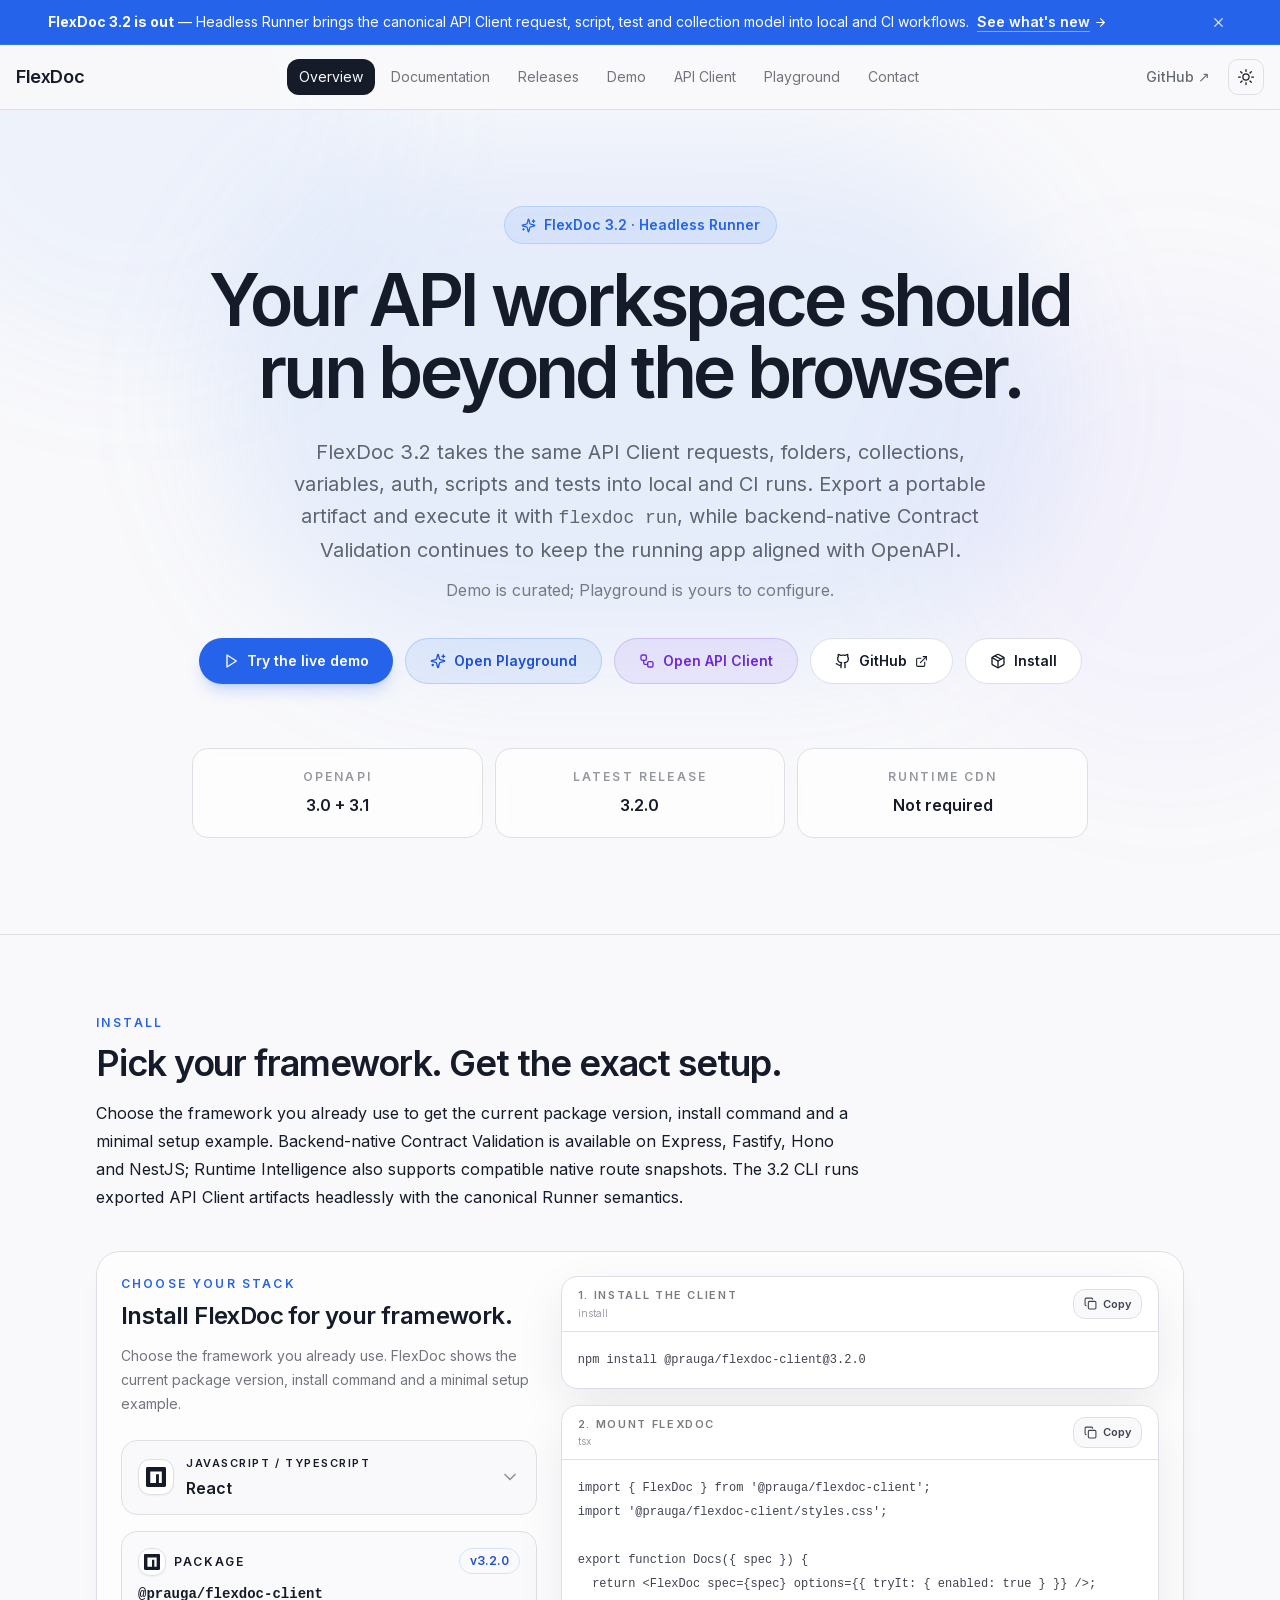
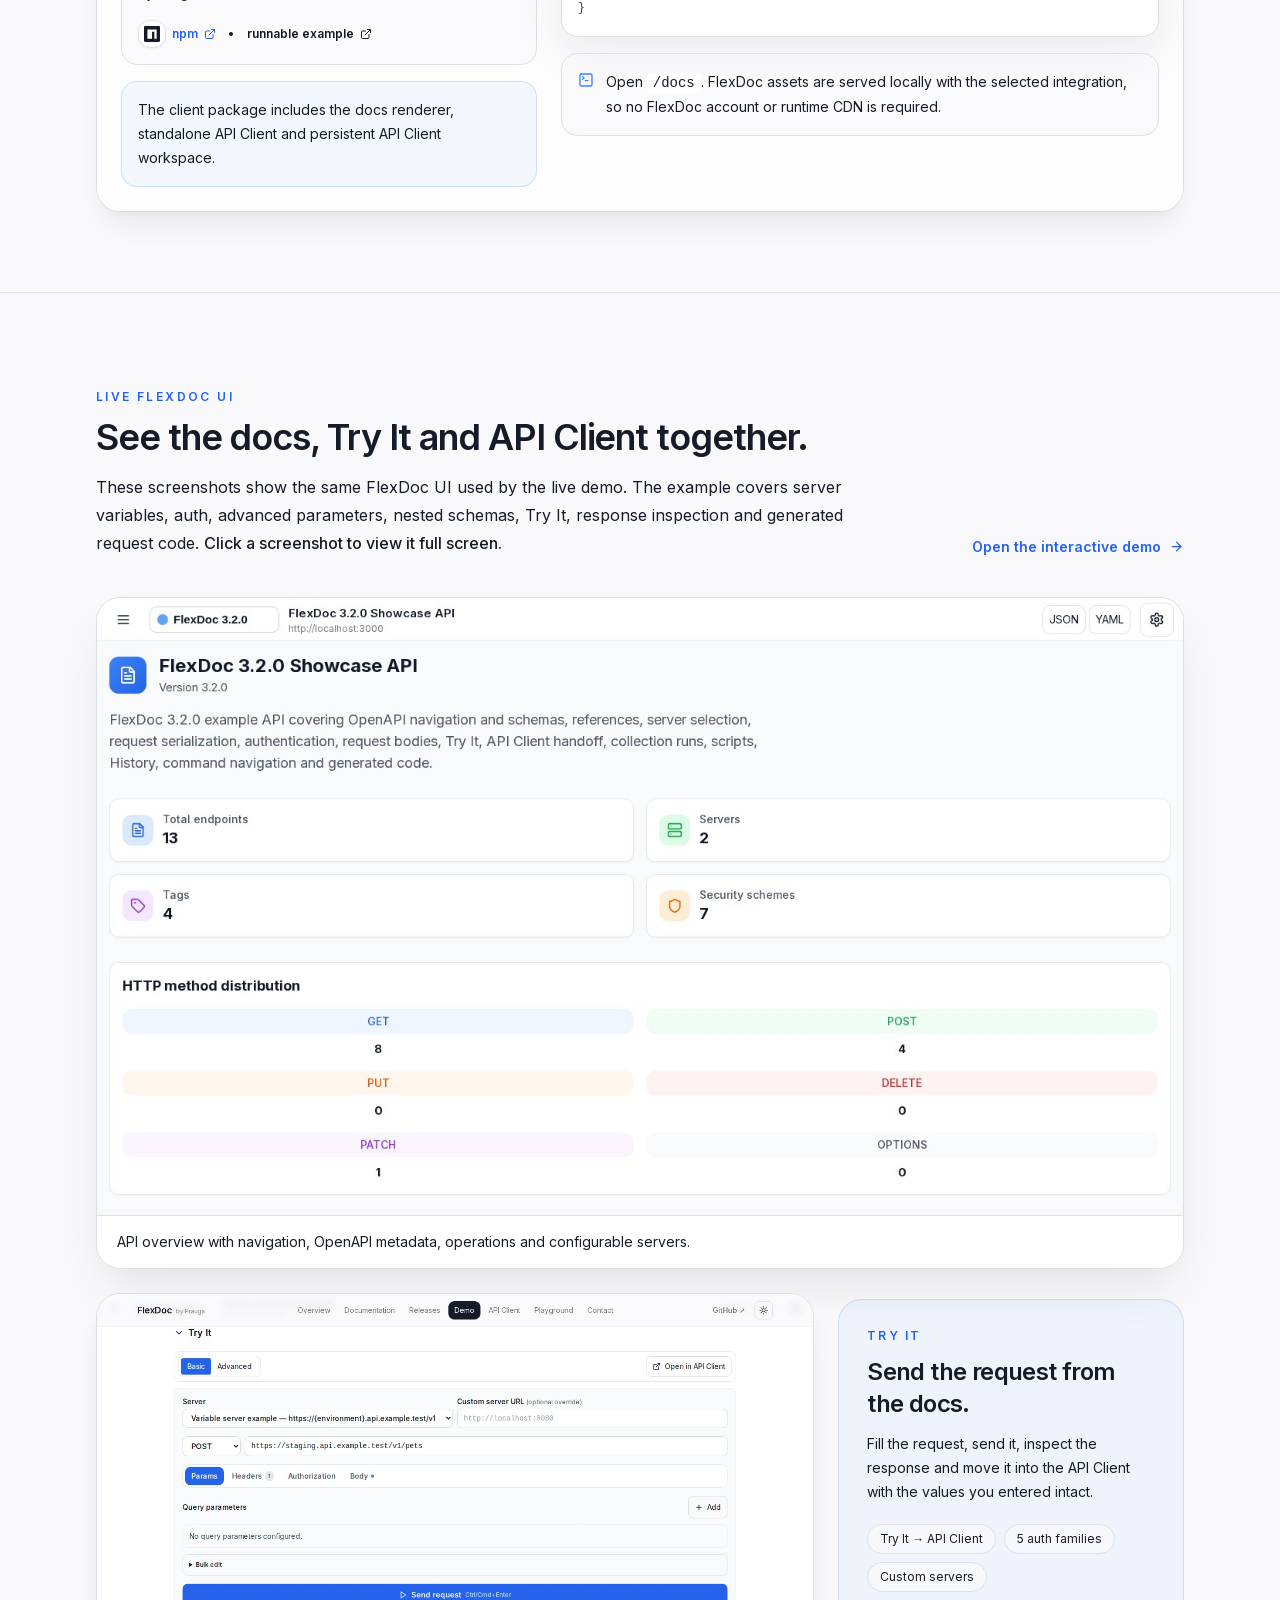
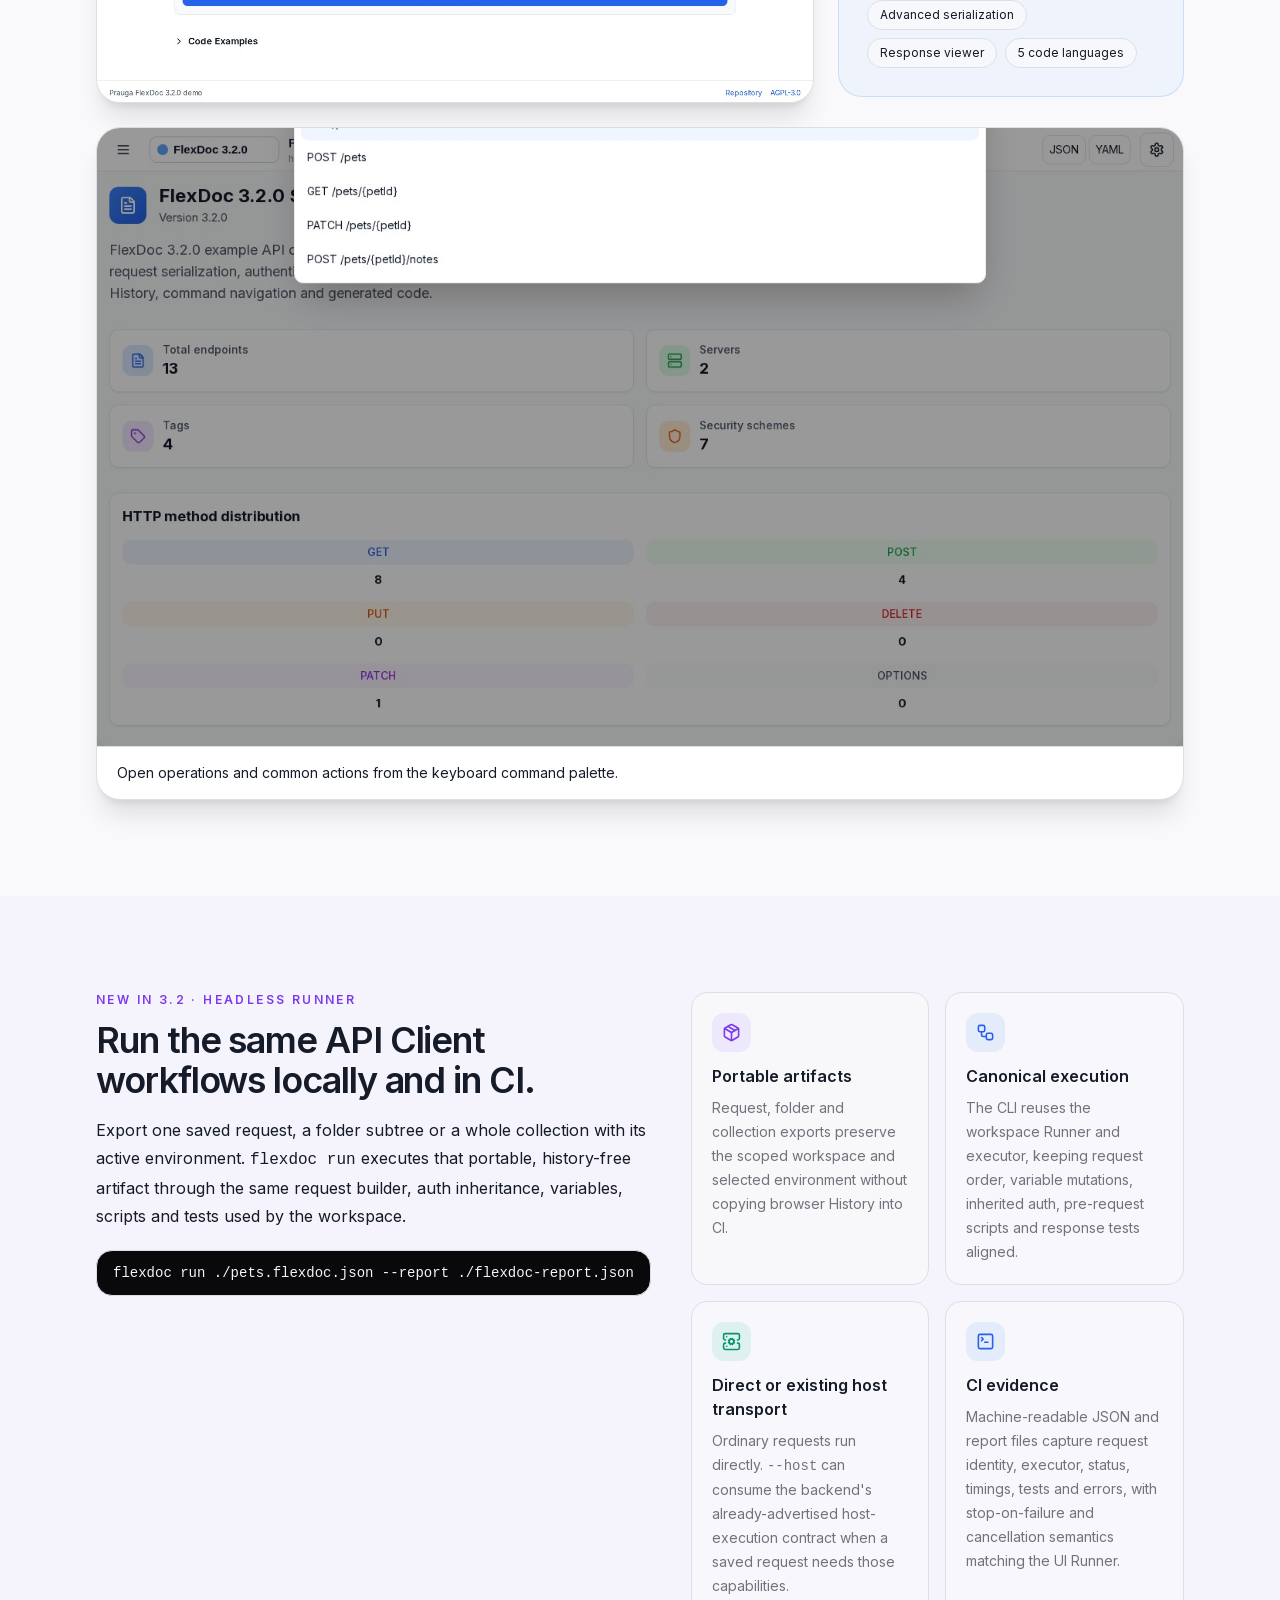
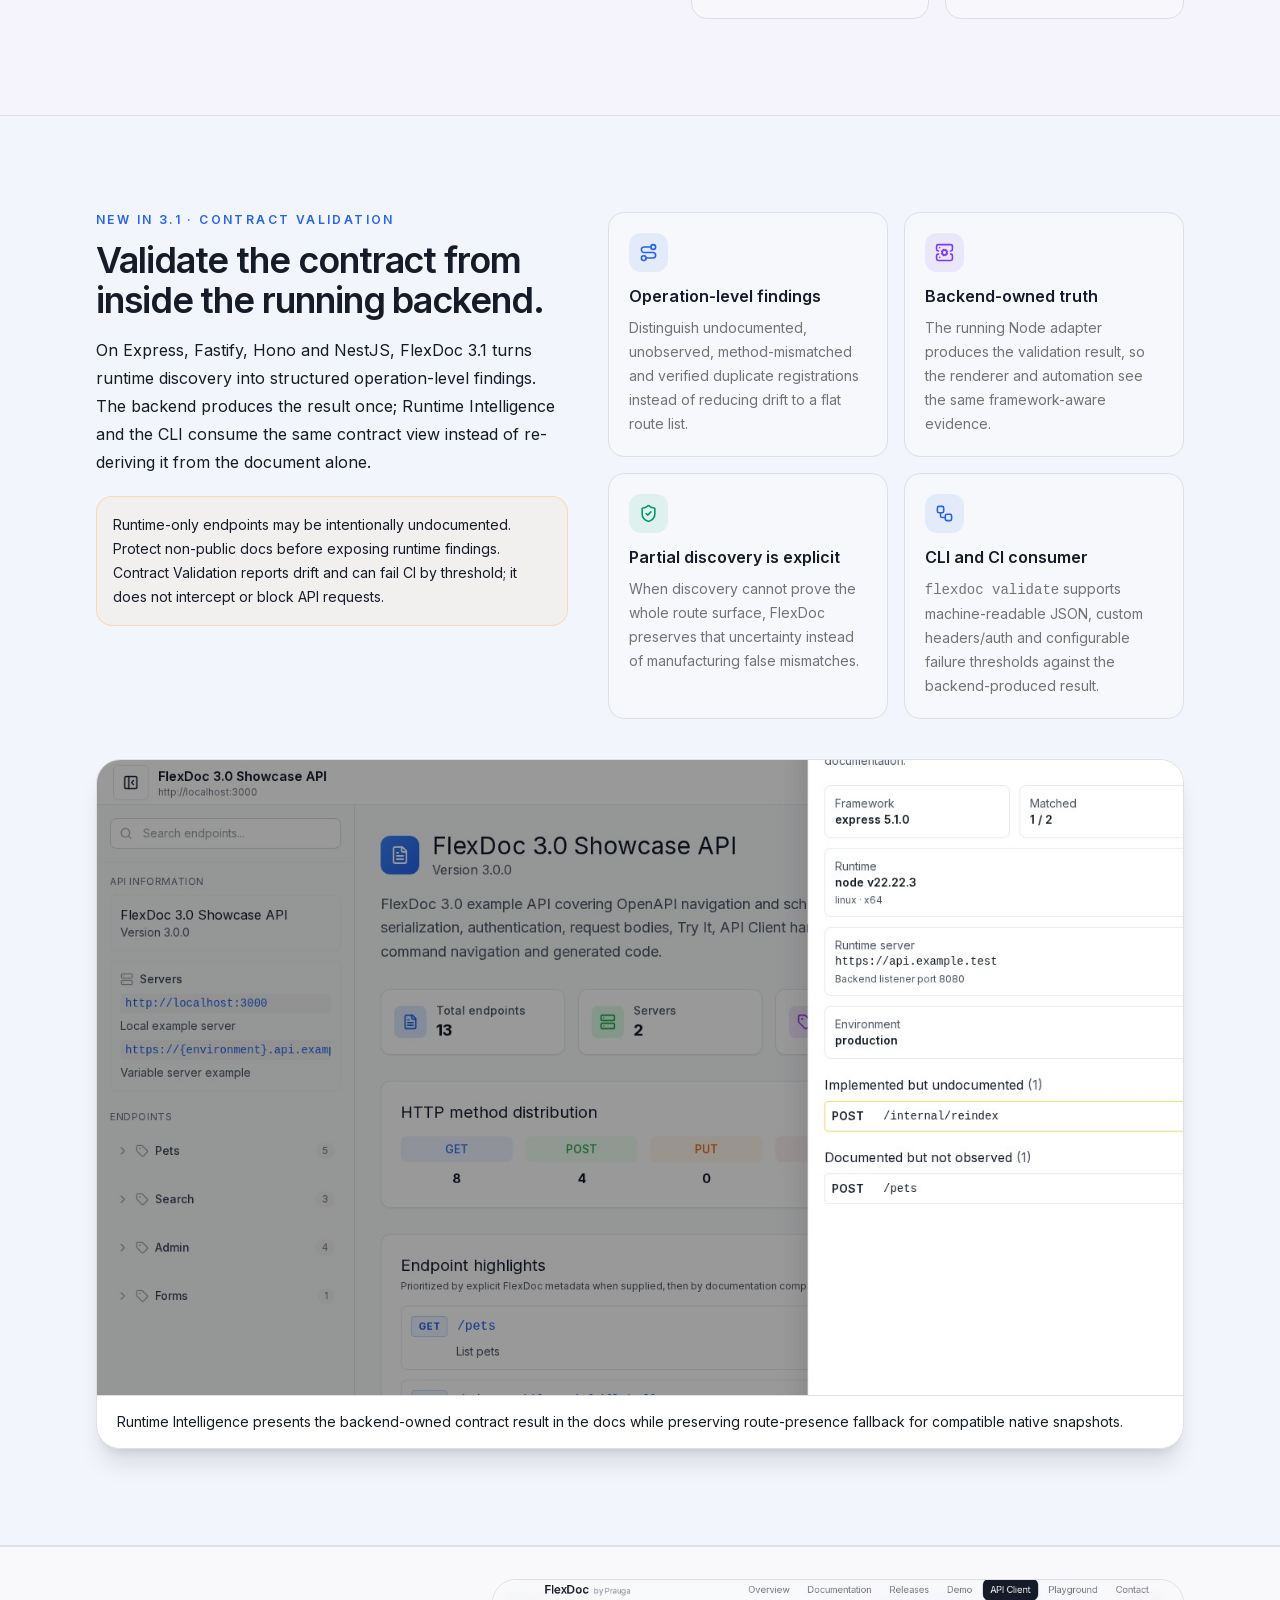
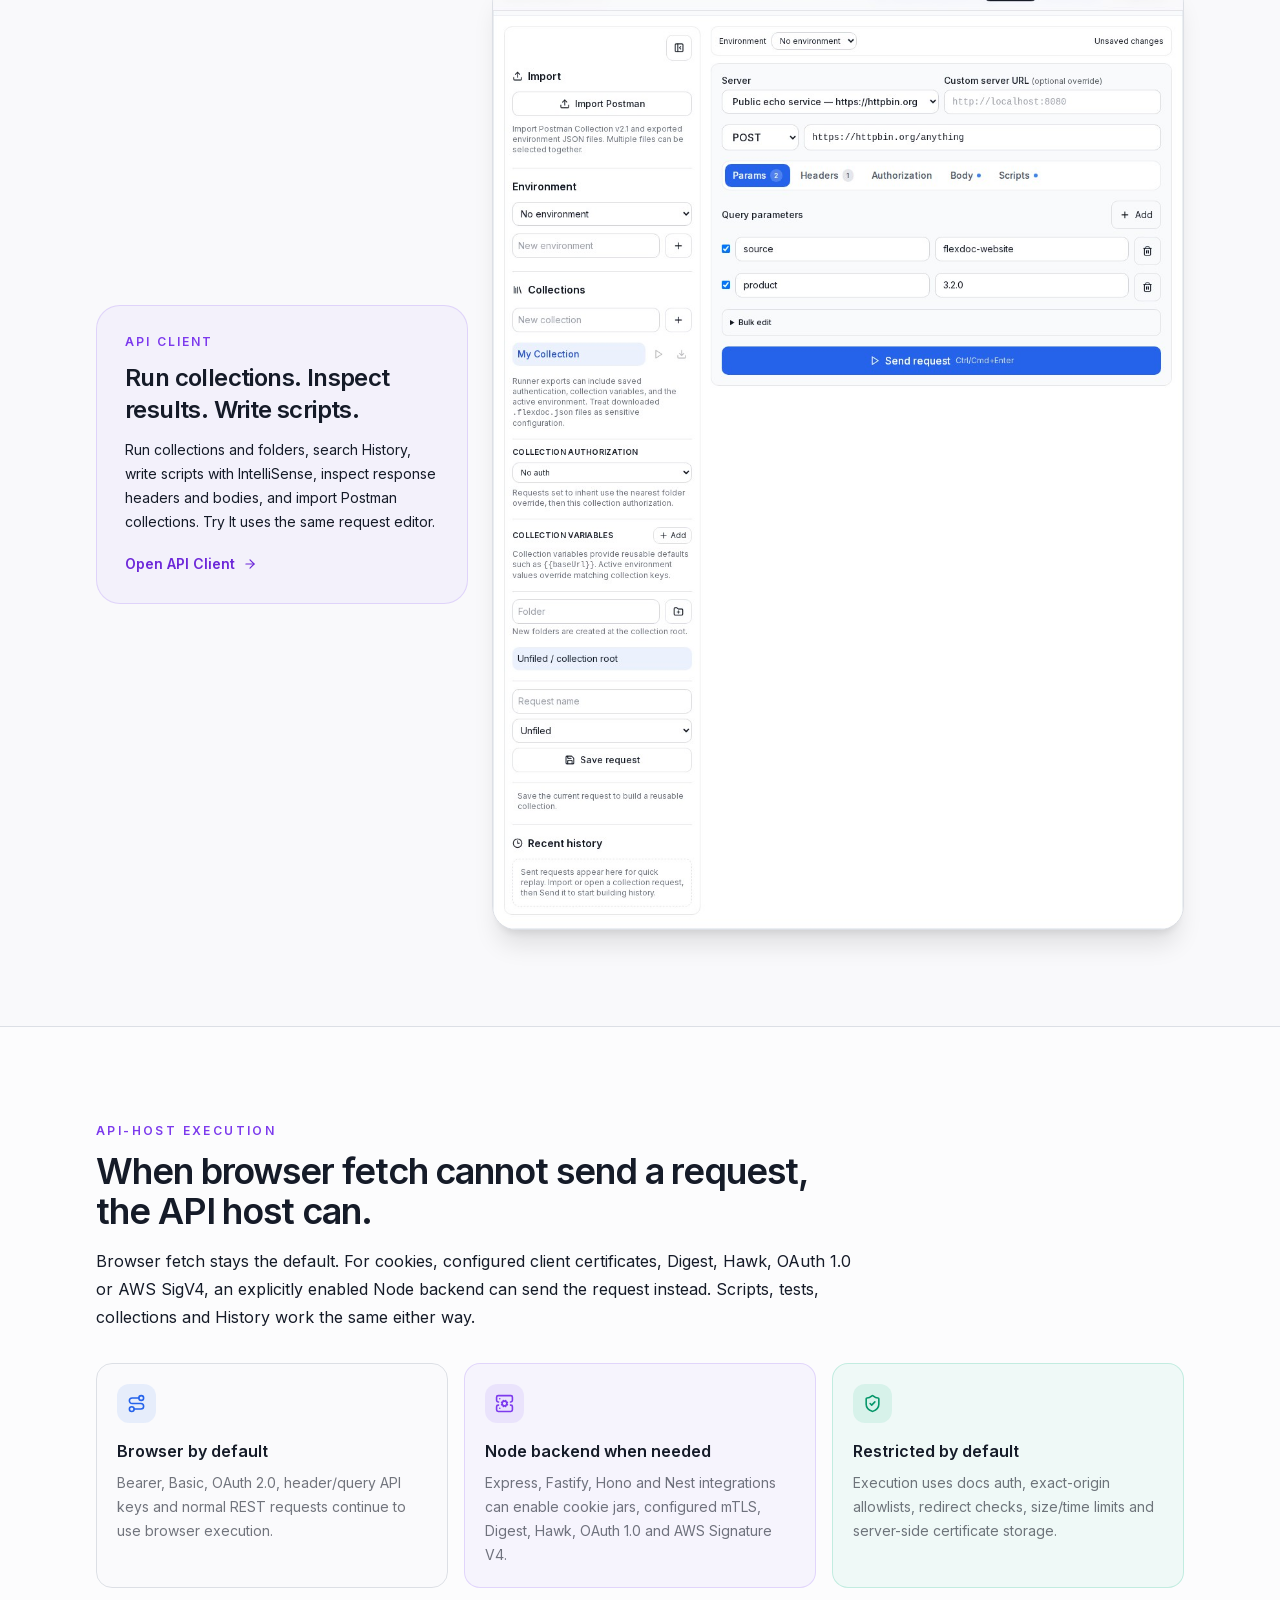
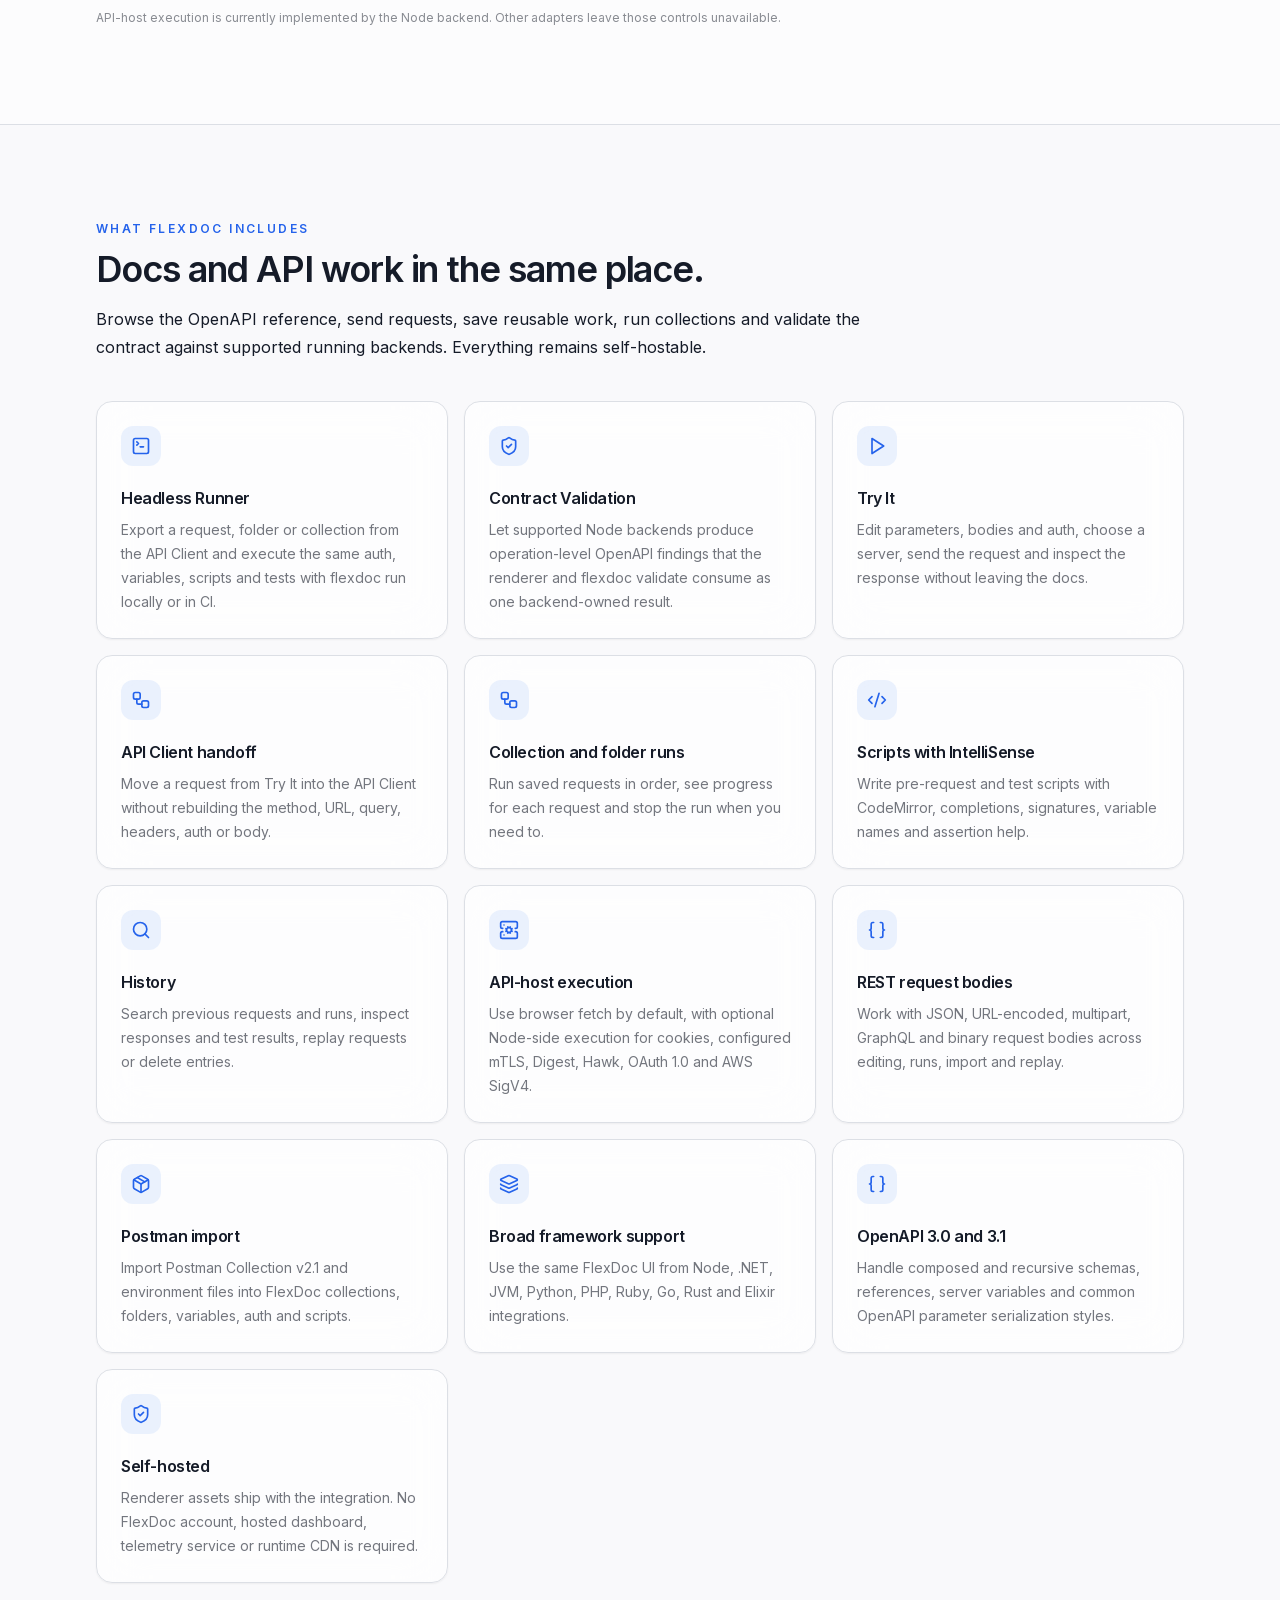
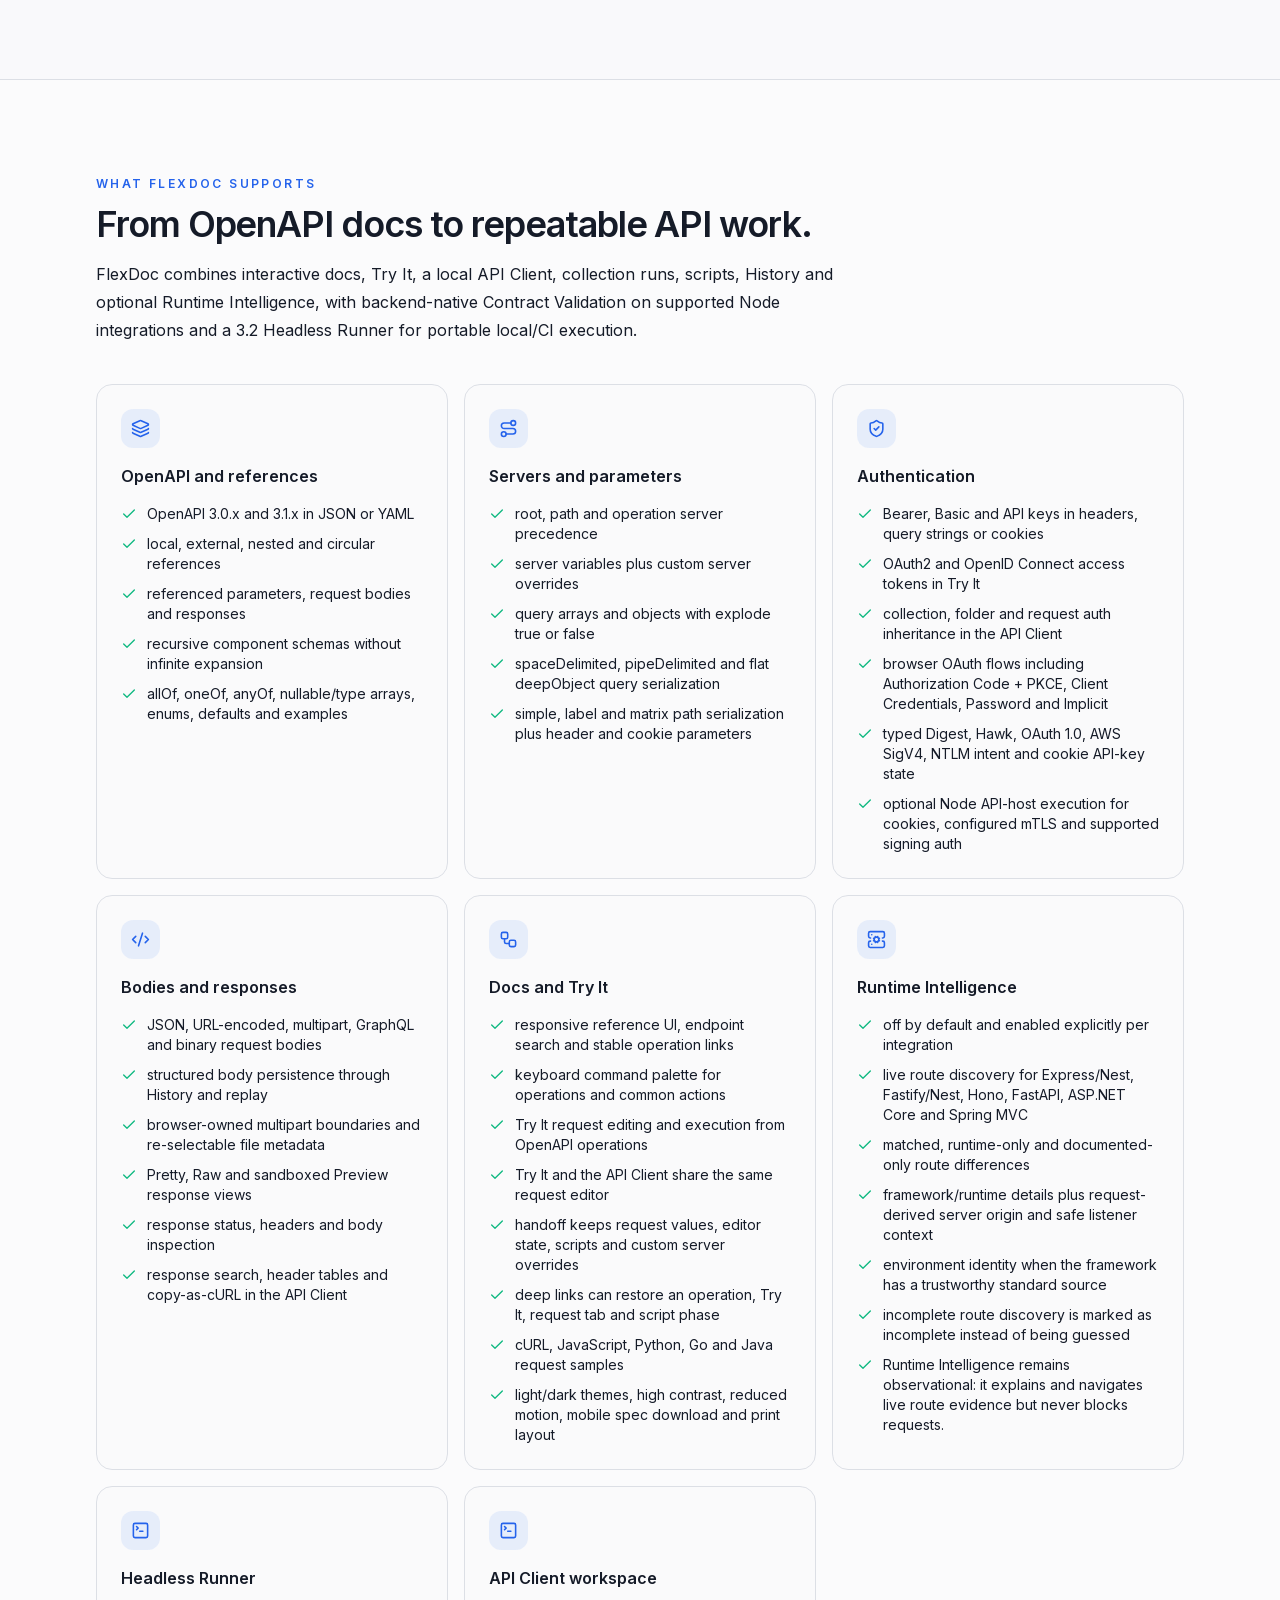
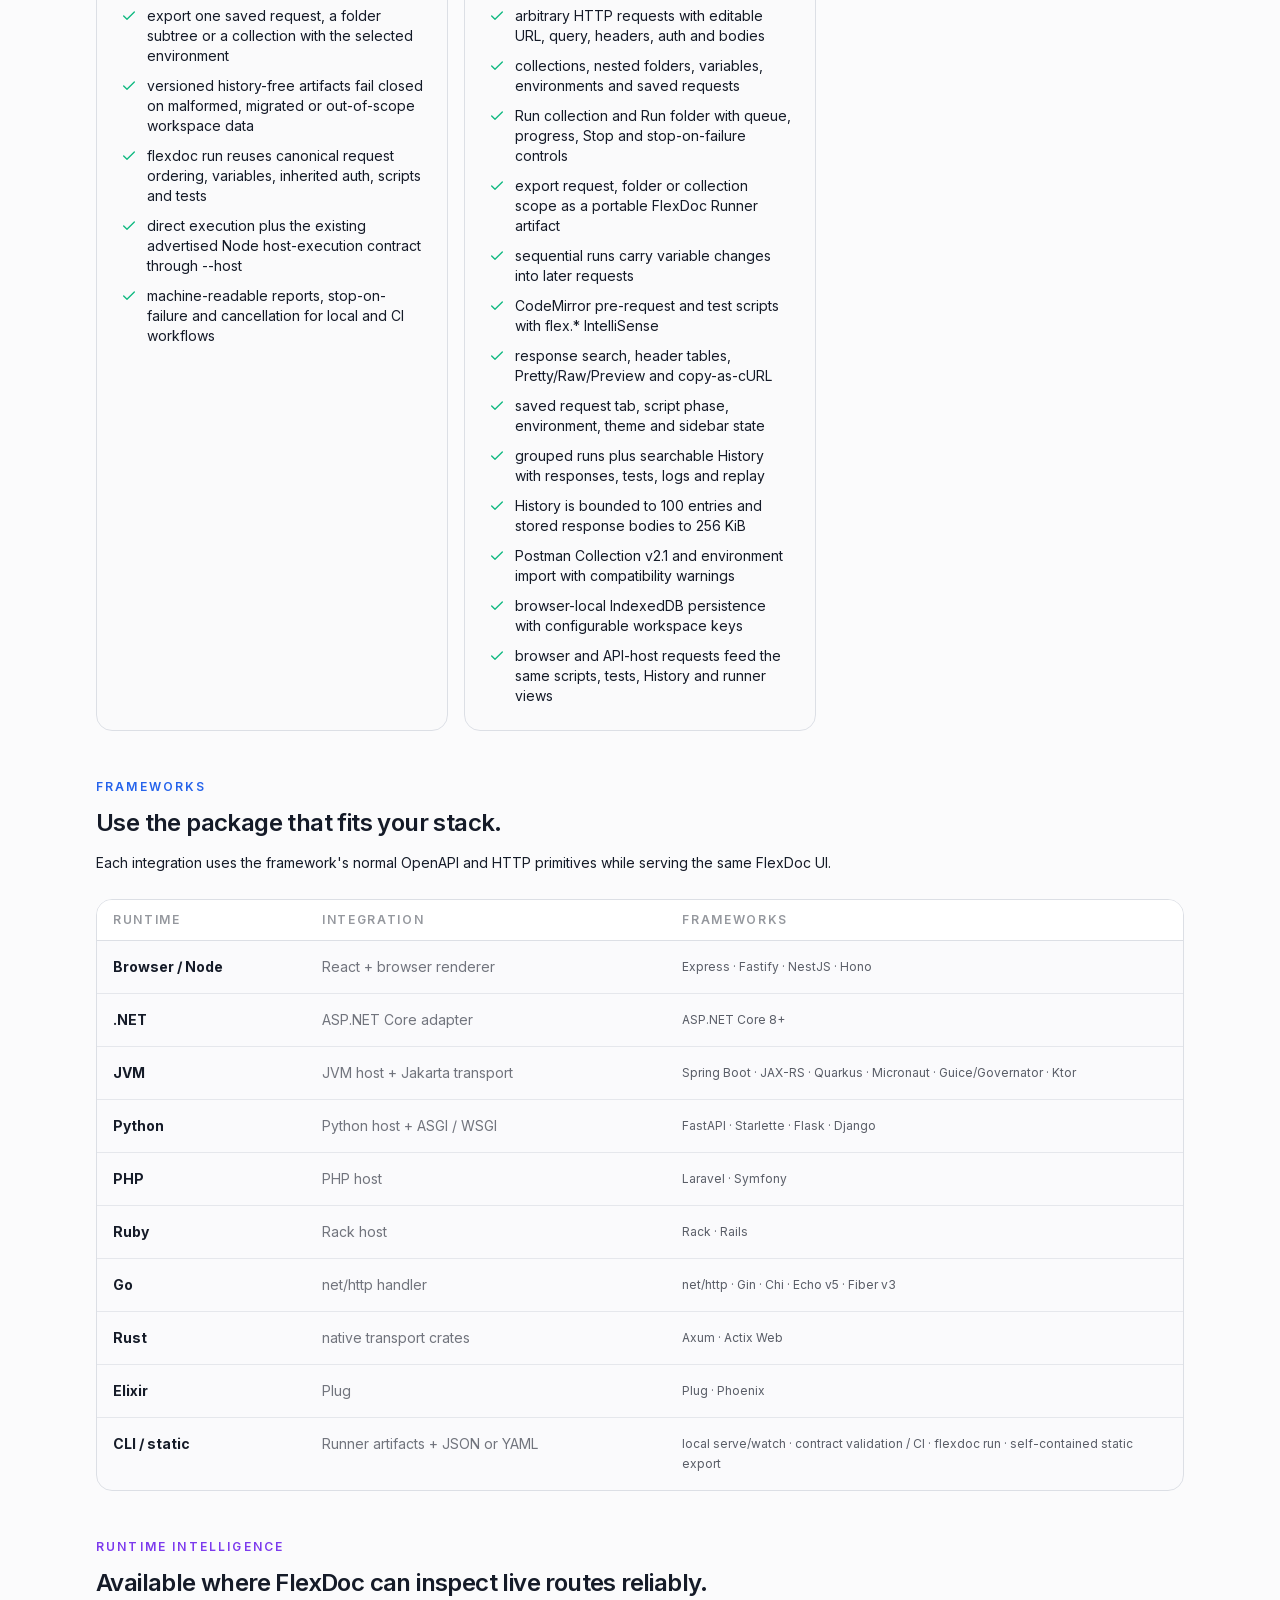
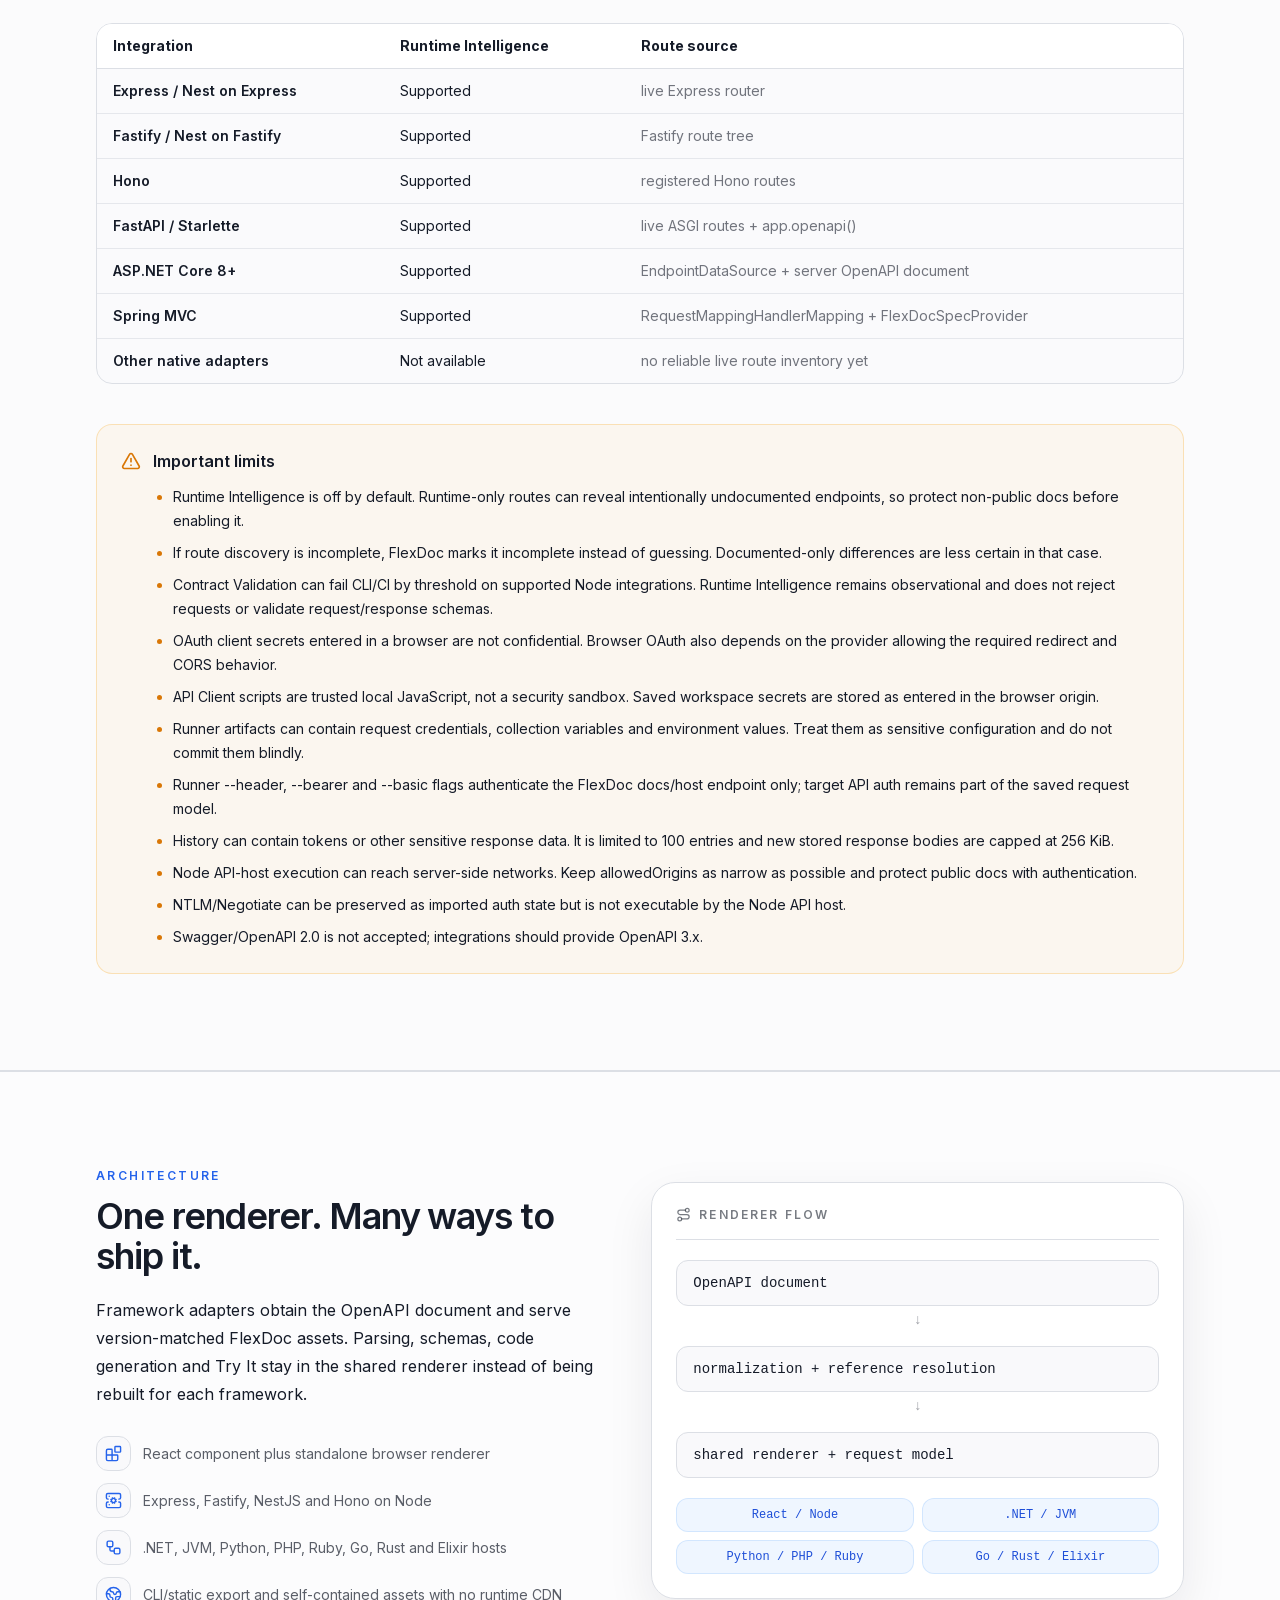
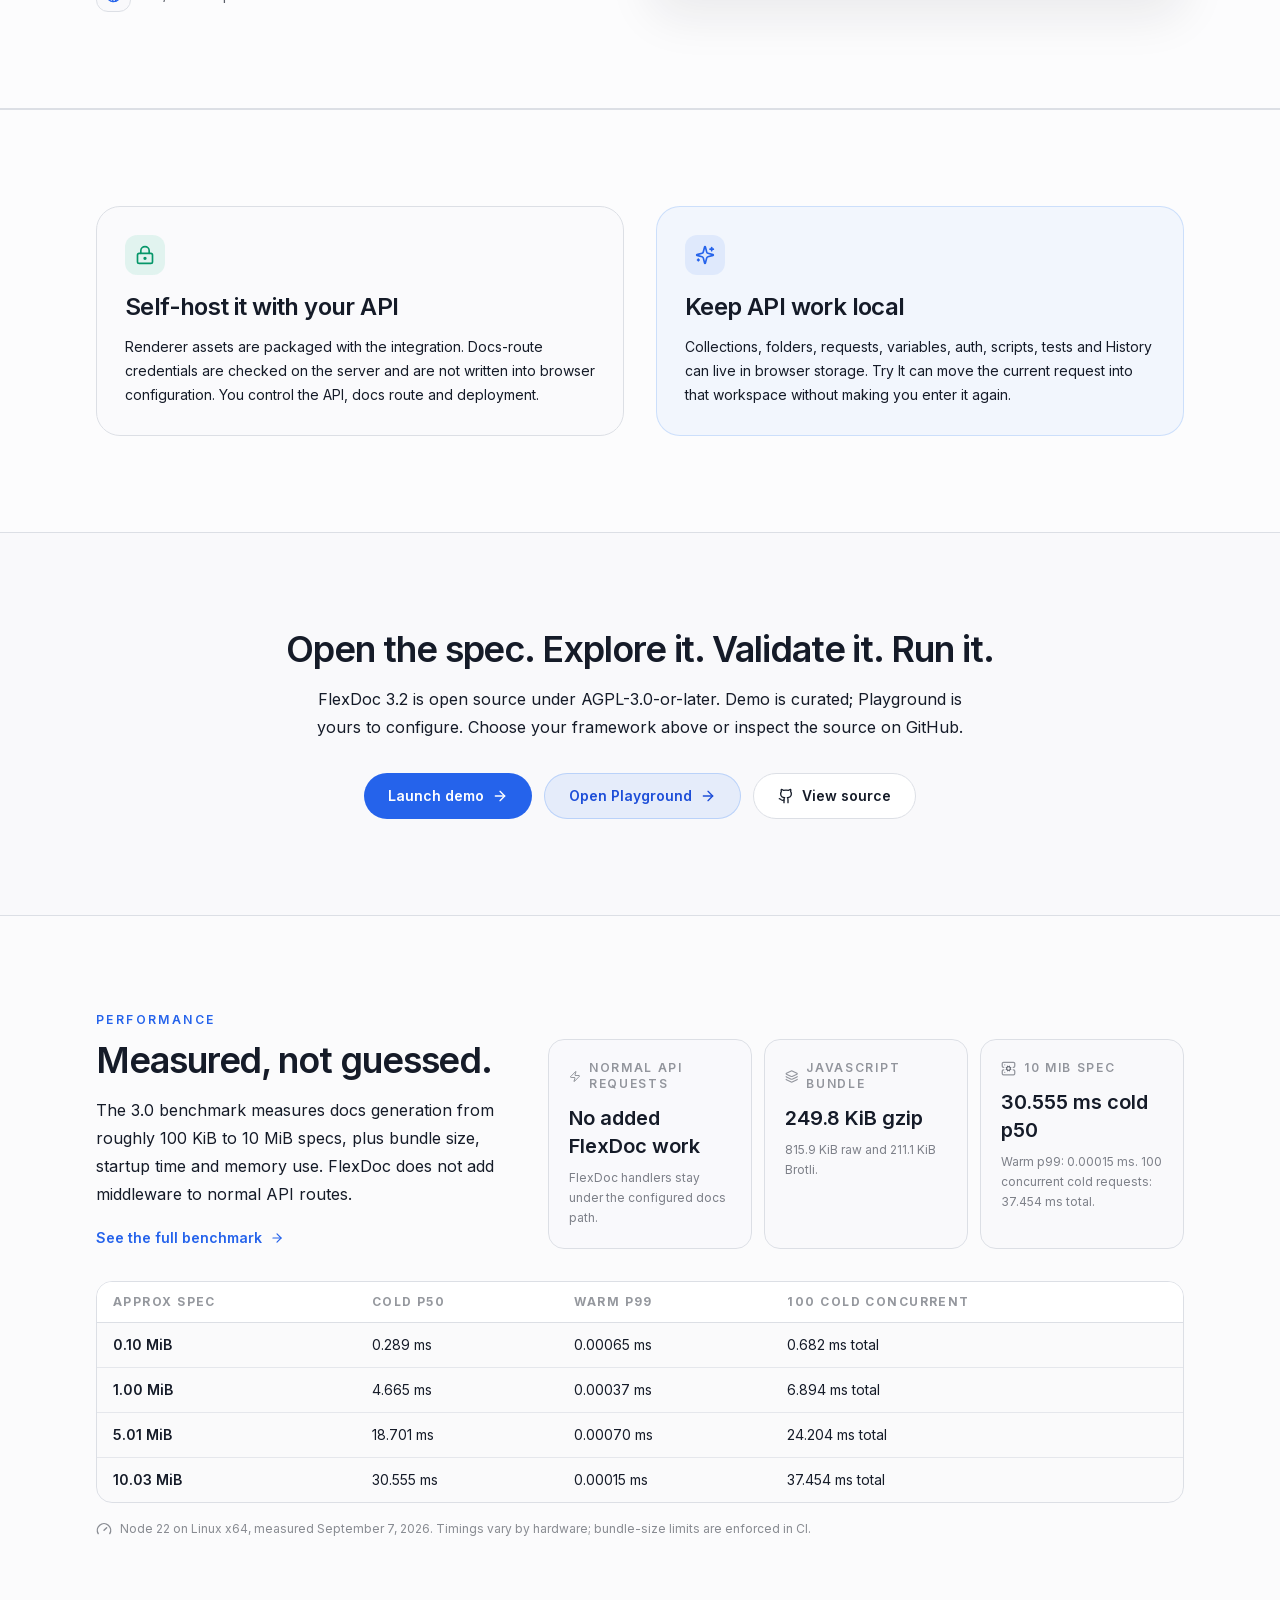
==== commit c22f54b7: "chore: website/deploy: publish generated FlexDoc site Publish the production build only after the pr" ====
--- a/index.html
+++ b/index.html
@@ -1,6 +1,6 @@
-<!DOCTYPE html><html lang="en"><head><meta charSet="utf-8"/><meta name="viewport" content="width=device-width, initial-scale=1"/><link rel="preload" href="/_next/static/media/83afe278b6a6bb3c-s.p.2bn3s6zvc0dyp.woff2" as="font" crossorigin="" type="font/woff2"/><link rel="stylesheet" href="/_next/static/chunks/144-d5oarogfk.css" data-precedence="next"/><link rel="preload" as="script" fetchPriority="low" href="/_next/static/chunks/310vm2bl3xxpt.js"/><script src="/_next/static/chunks/0eo1cde-rr3bs.js" async=""></script><script src="/_next/static/chunks/3byuobrkyz9bj.js" async=""></script><script src="/_next/static/chunks/3erf0nmlfn0qv.js" async=""></script><script src="/_next/static/chunks/turbopack-2s1ybmebuq84w.js" async=""></script><script src="/_next/static/chunks/0bhherrwvg7yi.js" async="" crossorigin=""></script><script src="/_next/static/chunks/1lhdm1edxadtt.js" async="" crossorigin=""></script><script src="/_next/static/chunks/0_p3fhsrzljx_.js" async="" crossorigin=""></script><script src="/_next/static/chunks/0vsdvz-prsgzp.js" async="" crossorigin=""></script><title>FlexDoc 3.2.0 | OpenAPI Docs, API Client &amp; Headless Runner</title><meta name="description" content="FlexDoc 3.2.0 is Prauga&#x27;s open-source, self-hosted OpenAPI documentation and API client with Try It, collections, scripts, History, Runtime Intelligence, backend-native Contract Validation and a headless CLI Runner."/><meta name="keywords" content="FlexDoc,Prauga,OpenAPI,API documentation,API Client,Headless Runner,Contract Validation,CI,developer tooling"/><meta property="og:title" content="FlexDoc 3.2.0 | OpenAPI Docs, API Client &amp; Headless Runner"/><meta property="og:description" content="FlexDoc 3.2.0 is Prauga&#x27;s open-source, self-hosted OpenAPI documentation and API client with Try It, collections, scripts, History, Runtime Intelligence, backend-native Contract Validation and a headless CLI Runner."/><meta name="twitter:card" content="summary"/><meta name="twitter:title" content="FlexDoc 3.2.0 | OpenAPI Docs, API Client &amp; Headless Runner"/><meta name="twitter:description" content="FlexDoc 3.2.0 is Prauga&#x27;s open-source, self-hosted OpenAPI documentation and API client with Try It, collections, scripts, History, Runtime Intelligence, backend-native Contract Validation and a headless CLI Runner."/><meta name="next-size-adjust" content=""/><script src="/_next/static/chunks/0cz1d0mv5g_q7.js" noModule=""></script></head><body class="inter_fa93af41-module__0D_jrq__className relative min-h-screen antialiased"><div hidden=""><!--$--><!--/$--></div><div class="pointer-events-none fixed inset-0 -z-10 overflow-hidden" aria-hidden="true"><div class="absolute -left-32 -top-40 h-[520px] w-[520px] rounded-full bg-blue-500/[0.055] blur-3xl dark:bg-blue-400/[0.045]"></div><div class="absolute -right-32 top-[32%] h-[480px] w-[480px] rounded-full bg-violet-500/[0.045] blur-3xl dark:bg-violet-400/[0.035]"></div></div><script>((a,b,c,d,e,f,g,h)=>{let i=document.documentElement,j=["light","dark"];function k(b){var c;(Array.isArray(a)?a:[a]).forEach(a=>{let c="class"===a,d=c&&f?e.map(a=>f[a]||a):e;c?(i.classList.remove(...d),i.classList.add(b)):i.setAttribute(a,b)}),c=b,h&&j.includes(c)&&(i.style.colorScheme=c)}if(d)k(d);else try{let a=localStorage.getItem(b)||c,d=g&&"system"===a?window.matchMedia("(prefers-color-scheme: dark)").matches?"dark":"light":a;k(d)}catch(a){}})("class","theme","system",null,["light","dark"],null,true,true)</script><div class="relative z-0 flex min-h-screen flex-col"><header data-site-header="true" class="sticky top-0 z-50 border-b border-border bg-background/95 backdrop-blur supports-[backdrop-filter]:bg-background/85"><div class="container mx-auto flex h-16 max-w-7xl items-center gap-4 px-4"><a class="flex min-w-0 shrink-0 items-baseline gap-2 font-semibold tracking-tight" href="/"><span class="text-lg">FlexDoc</span><span data-site-brand-suffix="true" class="text-xs font-medium text-foreground/45">by Prauga</span></a><div data-product-nav-scroll="true" data-site-product-nav-slot="true" class="product-nav-scroll min-w-0 flex-1"><nav aria-label="FlexDoc product navigation" data-site-desktop-product-nav="true" class="items-center gap-1"><a aria-current="page" class="rounded-lg px-3 py-2 text-sm transition bg-foreground text-background" href="/">Overview</a><a class="rounded-lg px-3 py-2 text-sm transition text-foreground/60 hover:bg-card hover:text-foreground" href="/docs/">Documentation</a><a class="rounded-lg px-3 py-2 text-sm transition text-foreground/60 hover:bg-card hover:text-foreground" href="/releases/">Releases</a><a class="rounded-lg px-3 py-2 text-sm transition text-foreground/60 hover:bg-card hover:text-foreground" href="/demo/">Demo</a><a class="rounded-lg px-3 py-2 text-sm transition text-foreground/60 hover:bg-card hover:text-foreground" href="/client/">API Client</a><a class="rounded-lg px-3 py-2 text-sm transition text-foreground/60 hover:bg-card hover:text-foreground" href="/playground/">Playground</a><a class="rounded-lg px-3 py-2 text-sm transition text-foreground/60 hover:bg-card hover:text-foreground" href="/contact/">Contact</a></nav></div><div class="ml-auto flex shrink-0 items-center gap-1.5"><a href="https://github.com/Prauga/flexdoc" target="_blank" rel="noopener noreferrer" data-site-desktop-github="true" class="rounded-lg px-3 py-2 text-sm font-medium text-foreground/65 transition hover:bg-card hover:text-foreground">GitHub ↗</a><button class="inline-flex h-9 w-9 items-center justify-center rounded-md border bg-background text-sm font-medium transition-colors hover:bg-accent hover:text-accent-foreground"><svg xmlns="http://www.w3.org/2000/svg" fill="none" viewBox="0 0 24 24" stroke-width="1.5" stroke="currentColor" aria-hidden="true" data-slot="icon" class="h-5 w-5 rotate-0 scale-100 transition-all dark:-rotate-90 dark:scale-0"><path stroke-linecap="round" stroke-linejoin="round" d="M12 3v2.25m6.364.386-1.591 1.591M21 12h-2.25m-.386 6.364-1.591-1.591M12 18.75V21m-4.773-4.227-1.591 1.591M5.25 12H3m4.227-4.773L5.636 5.636M15.75 12a3.75 3.75 0 1 1-7.5 0 3.75 3.75 0 0 1 7.5 0Z"></path></svg><svg xmlns="http://www.w3.org/2000/svg" fill="none" viewBox="0 0 24 24" stroke-width="1.5" stroke="currentColor" aria-hidden="true" data-slot="icon" class="absolute h-5 w-5 rotate-90 scale-0 transition-all dark:rotate-0 dark:scale-100"><path stroke-linecap="round" stroke-linejoin="round" d="M21.752 15.002A9.72 9.72 0 0 1 18 15.75c-5.385 0-9.75-4.365-9.75-9.75 0-1.33.266-2.597.748-3.752A9.753 9.753 0 0 0 3 11.25C3 16.635 7.365 21 12.75 21a9.753 9.753 0 0 0 9.002-5.998Z"></path></svg><span class="sr-only">Toggle theme</span></button><button type="button" data-mobile-nav-trigger="true" data-site-mobile-nav-trigger="true" aria-label="Open product navigation" aria-expanded="false" aria-controls="flexdoc-mobile-nav" class="h-9 w-9 items-center justify-center rounded-lg border border-border bg-card text-foreground/70 transition hover:text-foreground"><svg xmlns="http://www.w3.org/2000/svg" width="18" height="18" viewBox="0 0 24 24" fill="none" stroke="currentColor" stroke-width="2" stroke-linecap="round" stroke-linejoin="round" class="lucide lucide-menu" aria-hidden="true"><path d="M4 12h16"></path><path d="M4 18h16"></path><path d="M4 6h16"></path></svg></button></div></div></header><main class="flex-1"><div class="overflow-hidden"><section class="relative border-b border-border px-4 pb-16 pt-12 sm:pb-24 sm:pt-24"><div class="pointer-events-none absolute left-1/2 top-8 -z-10 h-[520px] w-[850px] -translate-x-1/2 rounded-full bg-blue-500/10 blur-3xl"></div><div class="container mx-auto max-w-6xl"><div class="mx-auto max-w-4xl text-left sm:text-center"><div class="mb-5 inline-flex items-center gap-2 rounded-full border border-blue-500/20 bg-blue-500/10 px-4 py-2 text-sm font-semibold text-blue-600 dark:text-blue-300"><svg xmlns="http://www.w3.org/2000/svg" width="15" height="15" viewBox="0 0 24 24" fill="none" stroke="currentColor" stroke-width="2" stroke-linecap="round" stroke-linejoin="round" class="lucide lucide-sparkles" aria-hidden="true"><path d="M9.937 15.5A2 2 0 0 0 8.5 14.063l-6.135-1.582a.5.5 0 0 1 0-.962L8.5 9.936A2 2 0 0 0 9.937 8.5l1.582-6.135a.5.5 0 0 1 .963 0L14.063 8.5A2 2 0 0 0 15.5 9.937l6.135 1.581a.5.5 0 0 1 0 .964L15.5 14.063a2 2 0 0 0-1.437 1.437l-1.582 6.135a.5.5 0 0 1-.963 0z"></path><path d="M20 3v4"></path><path d="M22 5h-4"></path><path d="M4 17v2"></path><path d="M5 18H3"></path></svg> FlexDoc 3.2 · Headless Runner</div><h1 class="text-pretty text-[2.4rem] font-semibold leading-[1.04] tracking-[-0.05em] sm:text-balance sm:text-6xl md:text-7xl">Your API workspace should run beyond the browser.</h1><p class="mx-auto mt-6 max-w-3xl text-balance text-base leading-7 text-foreground/65 sm:mt-7 sm:text-xl sm:leading-8">FlexDoc 3.2 takes the same API Client requests, folders, collections, variables, auth, scripts and tests into local and CI runs. Export a portable artifact and execute it with <code class="font-mono text-[0.9em]">flexdoc run</code>, while backend-native Contract Validation continues to keep the running app aligned with OpenAPI.</p><div class="mt-8 grid grid-cols-2 gap-2.5 sm:mt-9 sm:flex sm:justify-center sm:gap-3"><a class="inline-flex min-w-0 items-center justify-center gap-2 rounded-xl bg-blue-600 px-3 py-3 text-xs sm:rounded-full sm:px-6 sm:text-sm font-semibold text-white shadow-lg shadow-blue-600/20 transition hover:-translate-y-0.5 hover:bg-blue-500" href="/demo/"><svg xmlns="http://www.w3.org/2000/svg" width="16" height="16" viewBox="0 0 24 24" fill="none" stroke="currentColor" stroke-width="2" stroke-linecap="round" stroke-linejoin="round" class="lucide lucide-play" aria-hidden="true"><polygon points="6 3 20 12 6 21 6 3"></polygon></svg> Try the live demo</a><a class="inline-flex min-w-0 items-center justify-center gap-2 rounded-xl border border-violet-500/25 bg-violet-500/10 px-3 py-3 text-xs sm:rounded-full sm:px-6 sm:text-sm font-semibold text-violet-700 transition hover:-translate-y-0.5 hover:bg-violet-500/15 dark:text-violet-300" href="/client/"><svg xmlns="http://www.w3.org/2000/svg" width="16" height="16" viewBox="0 0 24 24" fill="none" stroke="currentColor" stroke-width="2" stroke-linecap="round" stroke-linejoin="round" class="lucide lucide-workflow" aria-hidden="true"><rect width="8" height="8" x="3" y="3" rx="2"></rect><path d="M7 11v4a2 2 0 0 0 2 2h4"></path><rect width="8" height="8" x="13" y="13" rx="2"></rect></svg> Open API Client</a><a href="https://github.com/prauga/flexdoc" target="_blank" rel="noopener noreferrer" class="inline-flex min-w-0 items-center justify-center gap-2 rounded-xl border border-border bg-card px-3 py-3 text-xs sm:rounded-full sm:px-6 sm:text-sm font-semibold transition hover:border-blue-500/30"><svg xmlns="http://www.w3.org/2000/svg" width="16" height="16" viewBox="0 0 24 24" fill="none" stroke="currentColor" stroke-width="2" stroke-linecap="round" stroke-linejoin="round" class="lucide lucide-github" aria-hidden="true"><path d="M15 22v-4a4.8 4.8 0 0 0-1-3.5c3 0 6-2 6-5.5.08-1.25-.27-2.48-1-3.5.28-1.15.28-2.35 0-3.5 0 0-1 0-3 1.5-2.64-.5-5.36-.5-8 0C6 2 5 2 5 2c-.3 1.15-.3 2.35 0 3.5A5.403 5.403 0 0 0 4 9c0 3.5 3 5.5 6 5.5-.39.49-.68 1.05-.85 1.65-.17.6-.22 1.23-.15 1.85v4"></path><path d="M9 18c-4.51 2-5-2-7-2"></path></svg> GitHub <svg xmlns="http://www.w3.org/2000/svg" width="13" height="13" viewBox="0 0 24 24" fill="none" stroke="currentColor" stroke-width="2" stroke-linecap="round" stroke-linejoin="round" class="lucide lucide-external-link" aria-hidden="true"><path d="M15 3h6v6"></path><path d="M10 14 21 3"></path><path d="M18 13v6a2 2 0 0 1-2 2H5a2 2 0 0 1-2-2V8a2 2 0 0 1 2-2h6"></path></svg></a><a href="#install" class="inline-flex min-w-0 items-center justify-center gap-2 rounded-xl border border-border bg-card px-3 py-3 text-xs sm:rounded-full sm:px-6 sm:text-sm font-semibold transition hover:border-blue-500/30"><svg xmlns="http://www.w3.org/2000/svg" width="16" height="16" viewBox="0 0 24 24" fill="none" stroke="currentColor" stroke-width="2" stroke-linecap="round" stroke-linejoin="round" class="lucide lucide-package" aria-hidden="true"><path d="M11 21.73a2 2 0 0 0 2 0l7-4A2 2 0 0 0 21 16V8a2 2 0 0 0-1-1.73l-7-4a2 2 0 0 0-2 0l-7 4A2 2 0 0 0 3 8v8a2 2 0 0 0 1 1.73z"></path><path d="M12 22V12"></path><polyline points="3.29 7 12 12 20.71 7"></polyline><path d="m7.5 4.27 9 5.15"></path></svg> Install</a></div></div><div class="mx-auto mt-16 grid max-w-4xl gap-3 sm:grid-cols-3"><div class="rounded-2xl border border-border bg-card/70 p-5 text-center backdrop-blur"><div class="text-xs font-semibold uppercase tracking-[0.18em] text-foreground/45">OpenAPI</div><div class="mt-2 font-semibold">3.0 + 3.1</div></div><div class="rounded-2xl border border-border bg-card/70 p-5 text-center backdrop-blur"><div class="text-xs font-semibold uppercase tracking-[0.18em] text-foreground/45">Latest release</div><div class="mt-2 font-semibold">3.2.0</div></div><div class="rounded-2xl border border-border bg-card/70 p-5 text-center backdrop-blur"><div class="text-xs font-semibold uppercase tracking-[0.18em] text-foreground/45">Runtime CDN</div><div class="mt-2 font-semibold">Not required</div></div></div></div></section><section id="install" class="border-b border-border px-4 py-14 sm:py-20"><div class="container mx-auto max-w-6xl"><div class="max-w-3xl"><div class="text-xs font-semibold uppercase tracking-[0.2em] text-blue-600 dark:text-blue-300">Install</div><h2 class="mt-3 text-3xl font-semibold tracking-[-0.03em] sm:text-4xl">Pick your framework. Get the exact setup.</h2><p class="mt-4 text-base leading-7 text-foreground/62">Choose the framework you already use to get the current package version, install command and a minimal setup example. Backend-native Contract Validation is available on Express, Fastify, Hono and NestJS; Runtime Intelligence also supports compatible native route snapshots. The 3.2 CLI runs exported API Client artifacts headlessly with the canonical Runner semantics.</p></div><div class="mt-8 w-full min-w-0 max-w-full rounded-2xl border border-border bg-card/70 p-3 shadow-xl shadow-black/5 sm:mt-10 sm:rounded-3xl sm:p-6"><div class="grid min-w-0 grid-cols-1 gap-6 lg:grid-cols-[0.82fr_1.18fr]"><div class="min-w-0"><div class="text-xs font-semibold uppercase tracking-[0.18em] text-blue-600 dark:text-blue-300">Choose your stack</div><h3 class="mt-2 break-words text-2xl font-semibold tracking-tight">Install FlexDoc for your framework.</h3><p class="mt-3 text-sm leading-6 text-foreground/60">Choose the framework you already use. FlexDoc shows the current package version, install command and a minimal setup example.</p><div class="relative mt-6"><button type="button" class="flex w-full min-w-0 max-w-full items-center justify-between gap-4 rounded-2xl border border-border bg-background px-4 py-3.5 text-left transition hover:border-blue-500/35" aria-haspopup="listbox" aria-expanded="false"><div class="flex min-w-0 items-center gap-3"><span class="h-9 w-9 rounded-xl inline-flex shrink-0 items-center justify-center border border-border bg-card text-foreground shadow-sm" aria-label="npm"><svg viewBox="0 0 24 24" class="h-5 w-5" fill="currentColor" aria-hidden="true"><path d="M1.763 0C.786 0 0 .786 0 1.763v20.474C0 23.214.786 24 1.763 24h20.474c.977 0 1.763-.786 1.763-1.763V1.763C24 .786 23.214 0 22.237 0zM5.13 5.323l13.837.019-.009 13.836h-3.464l.01-10.382h-3.456L12.04 19.17H5.113z"></path></svg></span><div class="min-w-0"><div class="text-[11px] font-semibold uppercase tracking-[0.14em] text-foreground/42">JavaScript / TypeScript</div><div class="mt-1 truncate font-semibold">React</div></div></div><svg xmlns="http://www.w3.org/2000/svg" width="24" height="24" viewBox="0 0 24 24" fill="none" stroke="currentColor" stroke-width="2" stroke-linecap="round" stroke-linejoin="round" class="lucide lucide-chevron-down h-5 w-5 shrink-0 text-foreground/45 transition" aria-hidden="true"><path d="m6 9 6 6 6-6"></path></svg></button></div><div class="mt-4 rounded-2xl border border-border bg-background/65 p-4"><div class="flex items-start justify-between gap-4"><div class="min-w-0"><div class="flex items-center gap-2 text-xs font-semibold uppercase tracking-[0.14em] text-foreground/42"><span class="h-7 w-7 rounded-lg inline-flex shrink-0 items-center justify-center border border-border bg-card text-foreground shadow-sm" aria-label="npm"><svg viewBox="0 0 24 24" class="h-4 w-4" fill="currentColor" aria-hidden="true"><path d="M1.763 0C.786 0 0 .786 0 1.763v20.474C0 23.214.786 24 1.763 24h20.474c.977 0 1.763-.786 1.763-1.763V1.763C24 .786 23.214 0 22.237 0zM5.13 5.323l13.837.019-.009 13.836h-3.464l.01-10.382h-3.456L12.04 19.17H5.113z"></path></svg></span> Package</div><div class="mt-2 break-all font-mono text-sm font-semibold">@prauga/flexdoc-client</div></div><span class="shrink-0 rounded-full border border-blue-500/20 bg-blue-500/8 px-2.5 py-1 text-xs font-semibold text-blue-700 dark:text-blue-300">v<!-- -->3.2.0</span></div><div class="mt-4 flex flex-wrap items-center gap-3 text-xs text-foreground/52"><a href="https://www.npmjs.com/package/@prauga/flexdoc-client/v/3.2.0" target="_blank" rel="noopener noreferrer" class="inline-flex items-center gap-1.5 font-semibold text-blue-600 hover:underline dark:text-blue-300"><span class="h-7 w-7 rounded-lg inline-flex shrink-0 items-center justify-center border border-border bg-card text-foreground shadow-sm" aria-label="npm"><svg viewBox="0 0 24 24" class="h-4 w-4" fill="currentColor" aria-hidden="true"><path d="M1.763 0C.786 0 0 .786 0 1.763v20.474C0 23.214.786 24 1.763 24h20.474c.977 0 1.763-.786 1.763-1.763V1.763C24 .786 23.214 0 22.237 0zM5.13 5.323l13.837.019-.009 13.836h-3.464l.01-10.382h-3.456L12.04 19.17H5.113z"></path></svg></span> <!-- -->npm<!-- --> <svg xmlns="http://www.w3.org/2000/svg" width="12" height="12" viewBox="0 0 24 24" fill="none" stroke="currentColor" stroke-width="2" stroke-linecap="round" stroke-linejoin="round" class="lucide lucide-external-link" aria-hidden="true"><path d="M15 3h6v6"></path><path d="M10 14 21 3"></path><path d="M18 13v6a2 2 0 0 1-2 2H5a2 2 0 0 1-2-2V8a2 2 0 0 1 2-2h6"></path></svg></a><span>•</span><a href="https://github.com/Prauga/flexdoc/tree/main/examples/basic-usage" target="_blank" rel="noopener noreferrer" class="inline-flex items-center gap-1.5 font-semibold hover:text-blue-600 hover:underline dark:hover:text-blue-300">runnable example <svg xmlns="http://www.w3.org/2000/svg" width="12" height="12" viewBox="0 0 24 24" fill="none" stroke="currentColor" stroke-width="2" stroke-linecap="round" stroke-linejoin="round" class="lucide lucide-external-link" aria-hidden="true"><path d="M15 3h6v6"></path><path d="M10 14 21 3"></path><path d="M18 13v6a2 2 0 0 1-2 2H5a2 2 0 0 1-2-2V8a2 2 0 0 1 2-2h6"></path></svg></a></div></div><div class="mt-4 rounded-2xl border border-blue-500/20 bg-blue-500/5 p-4 text-sm leading-6 text-foreground/62">The client package includes the docs renderer, standalone API Client and persistent API Client workspace.</div></div><div class="min-w-0 space-y-4"><div class="min-w-0 overflow-hidden rounded-2xl border border-white/10 bg-slate-950 shadow-inner"><div class="flex items-start justify-between gap-3 border-b border-white/10 px-3 py-2.5 sm:items-center sm:px-4"><div><div class="text-[11px] font-semibold uppercase tracking-[0.15em] text-slate-400">1. Install the client</div><div class="mt-0.5 text-[10px] text-slate-600">install</div></div><button type="button" class="inline-flex items-center gap-1.5 rounded-lg border border-white/10 bg-white/5 px-2.5 py-1.5 text-[11px] font-semibold text-slate-300 transition hover:bg-white/10 hover:text-white" aria-label="Copy 1. Install the client"><svg xmlns="http://www.w3.org/2000/svg" width="13" height="13" viewBox="0 0 24 24" fill="none" stroke="currentColor" stroke-width="2" stroke-linecap="round" stroke-linejoin="round" class="lucide lucide-copy" aria-hidden="true"><rect width="14" height="14" x="8" y="8" rx="2" ry="2"></rect><path d="M4 16c-1.1 0-2-.9-2-2V4c0-1.1.9-2 2-2h10c1.1 0 2 .9 2 2"></path></svg>Copy</button></div><pre class="max-h-[300px] overflow-auto p-3 text-[11px] leading-5 text-slate-200 sm:max-h-[340px] sm:p-4 sm:text-[12px] sm:leading-6"><code>npm install @prauga/flexdoc-client@3.2.0</code></pre></div><div class="min-w-0 overflow-hidden rounded-2xl border border-white/10 bg-slate-950 shadow-inner"><div class="flex items-start justify-between gap-3 border-b border-white/10 px-3 py-2.5 sm:items-center sm:px-4"><div><div class="text-[11px] font-semibold uppercase tracking-[0.15em] text-slate-400">2. Mount FlexDoc</div><div class="mt-0.5 text-[10px] text-slate-600">tsx</div></div><button type="button" class="inline-flex items-center gap-1.5 rounded-lg border border-white/10 bg-white/5 px-2.5 py-1.5 text-[11px] font-semibold text-slate-300 transition hover:bg-white/10 hover:text-white" aria-label="Copy 2. Mount FlexDoc"><svg xmlns="http://www.w3.org/2000/svg" width="13" height="13" viewBox="0 0 24 24" fill="none" stroke="currentColor" stroke-width="2" stroke-linecap="round" stroke-linejoin="round" class="lucide lucide-copy" aria-hidden="true"><rect width="14" height="14" x="8" y="8" rx="2" ry="2"></rect><path d="M4 16c-1.1 0-2-.9-2-2V4c0-1.1.9-2 2-2h10c1.1 0 2 .9 2 2"></path></svg>Copy</button></div><pre class="max-h-[300px] overflow-auto p-3 text-[11px] leading-5 text-slate-200 sm:max-h-[340px] sm:p-4 sm:text-[12px] sm:leading-6"><code>import { FlexDoc } from &#x27;@prauga/flexdoc-client&#x27;;
+<!DOCTYPE html><html lang="en"><head><meta charSet="utf-8"/><meta name="viewport" content="width=device-width, initial-scale=1"/><link rel="preload" href="/_next/static/media/83afe278b6a6bb3c-s.p.2bn3s6zvc0dyp.woff2" as="font" crossorigin="" type="font/woff2"/><link rel="stylesheet" href="/_next/static/chunks/1x-b5_8fie4t6.css" data-precedence="next"/><link rel="preload" as="script" fetchPriority="low" href="/_next/static/chunks/310vm2bl3xxpt.js"/><script src="/_next/static/chunks/19mx3mg6lkumu.js" async=""></script><script src="/_next/static/chunks/3byuobrkyz9bj.js" async=""></script><script src="/_next/static/chunks/344n2zhqbh4pn.js" async=""></script><script src="/_next/static/chunks/turbopack-0aqb5hlrzlk2g.js" async=""></script><script src="/_next/static/chunks/0bhherrwvg7yi.js" async="" crossorigin=""></script><script src="/_next/static/chunks/2u3gsl0f070pt.js" async="" crossorigin=""></script><script src="/_next/static/chunks/3k1oy56f7ks55.js" async="" crossorigin=""></script><script src="/_next/static/chunks/3zz6_qyv2hyb-.js" async="" crossorigin=""></script><title>FlexDoc 3.2.0 | OpenAPI Docs, API Client &amp; Headless Runner</title><meta name="description" content="FlexDoc 3.2.0 is Prauga&#x27;s open-source, self-hosted OpenAPI documentation and API client with Try It, collections, scripts, History, Runtime Intelligence, backend-native Contract Validation and a headless CLI Runner."/><meta name="keywords" content="FlexDoc,Prauga,OpenAPI,API documentation,API Client,Headless Runner,Contract Validation,CI,developer tooling"/><meta property="og:title" content="FlexDoc 3.2.0 | OpenAPI Docs, API Client &amp; Headless Runner"/><meta property="og:description" content="FlexDoc 3.2.0 is Prauga&#x27;s open-source, self-hosted OpenAPI documentation and API client with Try It, collections, scripts, History, Runtime Intelligence, backend-native Contract Validation and a headless CLI Runner."/><meta name="twitter:card" content="summary"/><meta name="twitter:title" content="FlexDoc 3.2.0 | OpenAPI Docs, API Client &amp; Headless Runner"/><meta name="twitter:description" content="FlexDoc 3.2.0 is Prauga&#x27;s open-source, self-hosted OpenAPI documentation and API client with Try It, collections, scripts, History, Runtime Intelligence, backend-native Contract Validation and a headless CLI Runner."/><meta name="next-size-adjust" content=""/><script src="/_next/static/chunks/0cz1d0mv5g_q7.js" noModule=""></script></head><body class="inter_fa93af41-module__0D_jrq__className relative min-h-screen antialiased"><div hidden=""><!--$--><!--/$--></div><div class="pointer-events-none fixed inset-0 -z-10 overflow-hidden" aria-hidden="true"><div class="absolute -left-32 -top-40 h-[520px] w-[520px] rounded-full bg-blue-500/[0.055] blur-3xl dark:bg-blue-400/[0.045]"></div><div class="absolute -right-32 top-[32%] h-[480px] w-[480px] rounded-full bg-violet-500/[0.045] blur-3xl dark:bg-violet-400/[0.035]"></div></div><script>((a,b,c,d,e,f,g,h)=>{let i=document.documentElement,j=["light","dark"];function k(b){var c;(Array.isArray(a)?a:[a]).forEach(a=>{let c="class"===a,d=c&&f?e.map(a=>f[a]||a):e;c?(i.classList.remove(...d),i.classList.add(b)):i.setAttribute(a,b)}),c=b,h&&j.includes(c)&&(i.style.colorScheme=c)}if(d)k(d);else try{let a=localStorage.getItem(b)||c,d=g&&"system"===a?window.matchMedia("(prefers-color-scheme: dark)").matches?"dark":"light":a;k(d)}catch(a){}})("class","theme","system",null,["light","dark"],null,true,true)</script><div class="relative z-0 flex min-h-screen flex-col"><header data-site-header="true" class="sticky top-0 z-50 border-b border-border bg-background/95 backdrop-blur supports-[backdrop-filter]:bg-background/85"><div class="container mx-auto flex h-16 max-w-7xl items-center gap-4 px-4"><a class="flex min-w-0 shrink-0 items-center font-semibold tracking-tight" href="/"><span class="text-lg">FlexDoc</span></a><div data-product-nav-scroll="true" data-site-product-nav-slot="true" class="product-nav-scroll min-w-0 flex-1"><nav aria-label="FlexDoc product navigation" data-site-desktop-product-nav="true" class="items-center gap-1"><a aria-current="page" class="rounded-lg px-3 py-2 text-sm transition bg-foreground text-background" href="/">Overview</a><a class="rounded-lg px-3 py-2 text-sm transition text-foreground/60 hover:bg-card hover:text-foreground" href="/docs/">Documentation</a><a class="rounded-lg px-3 py-2 text-sm transition text-foreground/60 hover:bg-card hover:text-foreground" href="/releases/">Releases</a><a class="rounded-lg px-3 py-2 text-sm transition text-foreground/60 hover:bg-card hover:text-foreground" href="/demo/">Demo</a><a class="rounded-lg px-3 py-2 text-sm transition text-foreground/60 hover:bg-card hover:text-foreground" href="/client/">API Client</a><a class="rounded-lg px-3 py-2 text-sm transition text-foreground/60 hover:bg-card hover:text-foreground" href="/playground/">Playground</a><a class="rounded-lg px-3 py-2 text-sm transition text-foreground/60 hover:bg-card hover:text-foreground" href="/contact/">Contact</a></nav></div><div class="ml-auto flex shrink-0 items-center gap-1.5"><a href="https://github.com/Prauga/flexdoc" target="_blank" rel="noopener noreferrer" data-site-desktop-github="true" class="rounded-lg px-3 py-2 text-sm font-medium text-foreground/65 transition hover:bg-card hover:text-foreground">GitHub ↗</a><button class="inline-flex h-9 w-9 items-center justify-center rounded-md border bg-background text-sm font-medium transition-colors hover:bg-accent hover:text-accent-foreground"><svg xmlns="http://www.w3.org/2000/svg" fill="none" viewBox="0 0 24 24" stroke-width="1.5" stroke="currentColor" aria-hidden="true" data-slot="icon" class="h-5 w-5 rotate-0 scale-100 transition-all dark:-rotate-90 dark:scale-0"><path stroke-linecap="round" stroke-linejoin="round" d="M12 3v2.25m6.364.386-1.591 1.591M21 12h-2.25m-.386 6.364-1.591-1.591M12 18.75V21m-4.773-4.227-1.591 1.591M5.25 12H3m4.227-4.773L5.636 5.636M15.75 12a3.75 3.75 0 1 1-7.5 0 3.75 3.75 0 0 1 7.5 0Z"></path></svg><svg xmlns="http://www.w3.org/2000/svg" fill="none" viewBox="0 0 24 24" stroke-width="1.5" stroke="currentColor" aria-hidden="true" data-slot="icon" class="absolute h-5 w-5 rotate-90 scale-0 transition-all dark:rotate-0 dark:scale-100"><path stroke-linecap="round" stroke-linejoin="round" d="M21.752 15.002A9.72 9.72 0 0 1 18 15.75c-5.385 0-9.75-4.365-9.75-9.75 0-1.33.266-2.597.748-3.752A9.753 9.753 0 0 0 3 11.25C3 16.635 7.365 21 12.75 21a9.753 9.753 0 0 0 9.002-5.998Z"></path></svg><span class="sr-only">Toggle theme</span></button><button type="button" data-mobile-nav-trigger="true" data-site-mobile-nav-trigger="true" aria-label="Open product navigation" aria-expanded="false" aria-controls="flexdoc-mobile-nav" class="h-9 w-9 items-center justify-center rounded-lg border border-border bg-card text-foreground/70 transition hover:text-foreground"><svg xmlns="http://www.w3.org/2000/svg" width="18" height="18" viewBox="0 0 24 24" fill="none" stroke="currentColor" stroke-width="2" stroke-linecap="round" stroke-linejoin="round" class="lucide lucide-menu" aria-hidden="true"><path d="M4 12h16"></path><path d="M4 18h16"></path><path d="M4 6h16"></path></svg></button></div></div></header><main class="flex-1"><div class="overflow-hidden"><section class="relative border-b border-border px-4 pb-16 pt-12 sm:pb-24 sm:pt-24"><div class="pointer-events-none absolute left-1/2 top-8 -z-10 h-[520px] w-[850px] -translate-x-1/2 rounded-full bg-blue-500/10 blur-3xl"></div><div class="container mx-auto max-w-6xl"><div class="mx-auto max-w-4xl text-left sm:text-center"><div class="mb-5 inline-flex items-center gap-2 rounded-full border border-blue-500/20 bg-blue-500/10 px-4 py-2 text-sm font-semibold text-blue-600 dark:text-blue-300"><svg xmlns="http://www.w3.org/2000/svg" width="15" height="15" viewBox="0 0 24 24" fill="none" stroke="currentColor" stroke-width="2" stroke-linecap="round" stroke-linejoin="round" class="lucide lucide-sparkles" aria-hidden="true"><path d="M9.937 15.5A2 2 0 0 0 8.5 14.063l-6.135-1.582a.5.5 0 0 1 0-.962L8.5 9.936A2 2 0 0 0 9.937 8.5l1.582-6.135a.5.5 0 0 1 .963 0L14.063 8.5A2 2 0 0 0 15.5 9.937l6.135 1.581a.5.5 0 0 1 0 .964L15.5 14.063a2 2 0 0 0-1.437 1.437l-1.582 6.135a.5.5 0 0 1-.963 0z"></path><path d="M20 3v4"></path><path d="M22 5h-4"></path><path d="M4 17v2"></path><path d="M5 18H3"></path></svg> FlexDoc 3.2 · Headless Runner</div><h1 class="text-pretty text-[2.4rem] font-semibold leading-[1.04] tracking-[-0.05em] sm:text-balance sm:text-6xl md:text-7xl">Your API workspace should run beyond the browser.</h1><p class="mx-auto mt-6 max-w-3xl text-balance text-base leading-7 text-foreground/65 sm:mt-7 sm:text-xl sm:leading-8">FlexDoc 3.2 takes the same API Client requests, folders, collections, variables, auth, scripts and tests into local and CI runs. Export a portable artifact and execute it with <code class="font-mono text-[0.9em]">flexdoc run</code>, while backend-native Contract Validation continues to keep the running app aligned with OpenAPI.</p><p class="mx-auto mt-3 max-w-2xl text-sm leading-6 text-foreground/55 sm:text-base">Demo is curated; Playground is yours to configure.</p><div class="mt-8 grid grid-cols-2 gap-2.5 sm:mt-9 sm:flex sm:flex-wrap sm:justify-center sm:gap-3"><a class="inline-flex min-w-0 items-center justify-center gap-2 rounded-xl bg-blue-600 px-3 py-3 text-xs sm:rounded-full sm:px-6 sm:text-sm font-semibold text-white shadow-lg shadow-blue-600/20 transition hover:-translate-y-0.5 hover:bg-blue-500" href="/demo/"><svg xmlns="http://www.w3.org/2000/svg" width="16" height="16" viewBox="0 0 24 24" fill="none" stroke="currentColor" stroke-width="2" stroke-linecap="round" stroke-linejoin="round" class="lucide lucide-play" aria-hidden="true"><polygon points="6 3 20 12 6 21 6 3"></polygon></svg> Try the live demo</a><a class="inline-flex min-w-0 items-center justify-center gap-2 rounded-xl border border-blue-500/25 bg-blue-500/10 px-3 py-3 text-xs sm:rounded-full sm:px-6 sm:text-sm font-semibold text-blue-700 transition hover:-translate-y-0.5 hover:bg-blue-500/15 dark:text-blue-300" href="/playground/"><svg xmlns="http://www.w3.org/2000/svg" width="16" height="16" viewBox="0 0 24 24" fill="none" stroke="currentColor" stroke-width="2" stroke-linecap="round" stroke-linejoin="round" class="lucide lucide-sparkles" aria-hidden="true"><path d="M9.937 15.5A2 2 0 0 0 8.5 14.063l-6.135-1.582a.5.5 0 0 1 0-.962L8.5 9.936A2 2 0 0 0 9.937 8.5l1.582-6.135a.5.5 0 0 1 .963 0L14.063 8.5A2 2 0 0 0 15.5 9.937l6.135 1.581a.5.5 0 0 1 0 .964L15.5 14.063a2 2 0 0 0-1.437 1.437l-1.582 6.135a.5.5 0 0 1-.963 0z"></path><path d="M20 3v4"></path><path d="M22 5h-4"></path><path d="M4 17v2"></path><path d="M5 18H3"></path></svg> Open Playground</a><a class="inline-flex min-w-0 items-center justify-center gap-2 rounded-xl border border-violet-500/25 bg-violet-500/10 px-3 py-3 text-xs sm:rounded-full sm:px-6 sm:text-sm font-semibold text-violet-700 transition hover:-translate-y-0.5 hover:bg-violet-500/15 dark:text-violet-300" href="/client/"><svg xmlns="http://www.w3.org/2000/svg" width="16" height="16" viewBox="0 0 24 24" fill="none" stroke="currentColor" stroke-width="2" stroke-linecap="round" stroke-linejoin="round" class="lucide lucide-workflow" aria-hidden="true"><rect width="8" height="8" x="3" y="3" rx="2"></rect><path d="M7 11v4a2 2 0 0 0 2 2h4"></path><rect width="8" height="8" x="13" y="13" rx="2"></rect></svg> Open API Client</a><a href="https://github.com/Prauga/flexdoc" target="_blank" rel="noopener noreferrer" class="inline-flex min-w-0 items-center justify-center gap-2 rounded-xl border border-border bg-card px-3 py-3 text-xs sm:rounded-full sm:px-6 sm:text-sm font-semibold transition hover:border-blue-500/30"><svg xmlns="http://www.w3.org/2000/svg" width="16" height="16" viewBox="0 0 24 24" fill="none" stroke="currentColor" stroke-width="2" stroke-linecap="round" stroke-linejoin="round" class="lucide lucide-github" aria-hidden="true"><path d="M15 22v-4a4.8 4.8 0 0 0-1-3.5c3 0 6-2 6-5.5.08-1.25-.27-2.48-1-3.5.28-1.15.28-2.35 0-3.5 0 0-1 0-3 1.5-2.64-.5-5.36-.5-8 0C6 2 5 2 5 2c-.3 1.15-.3 2.35 0 3.5A5.403 5.403 0 0 0 4 9c0 3.5 3 5.5 6 5.5-.39.49-.68 1.05-.85 1.65-.17.6-.22 1.23-.15 1.85v4"></path><path d="M9 18c-4.51 2-5-2-7-2"></path></svg> GitHub <svg xmlns="http://www.w3.org/2000/svg" width="13" height="13" viewBox="0 0 24 24" fill="none" stroke="currentColor" stroke-width="2" stroke-linecap="round" stroke-linejoin="round" class="lucide lucide-external-link" aria-hidden="true"><path d="M15 3h6v6"></path><path d="M10 14 21 3"></path><path d="M18 13v6a2 2 0 0 1-2 2H5a2 2 0 0 1-2-2V8a2 2 0 0 1 2-2h6"></path></svg></a><a href="#install" class="inline-flex min-w-0 items-center justify-center gap-2 rounded-xl border border-border bg-card px-3 py-3 text-xs sm:rounded-full sm:px-6 sm:text-sm font-semibold transition hover:border-blue-500/30"><svg xmlns="http://www.w3.org/2000/svg" width="16" height="16" viewBox="0 0 24 24" fill="none" stroke="currentColor" stroke-width="2" stroke-linecap="round" stroke-linejoin="round" class="lucide lucide-package" aria-hidden="true"><path d="M11 21.73a2 2 0 0 0 2 0l7-4A2 2 0 0 0 21 16V8a2 2 0 0 0-1-1.73l-7-4a2 2 0 0 0-2 0l-7 4A2 2 0 0 0 3 8v8a2 2 0 0 0 1 1.73z"></path><path d="M12 22V12"></path><polyline points="3.29 7 12 12 20.71 7"></polyline><path d="m7.5 4.27 9 5.15"></path></svg> Install</a></div></div><div class="mx-auto mt-16 grid max-w-4xl gap-3 sm:grid-cols-3"><div class="rounded-2xl border border-border bg-card/70 p-5 text-center backdrop-blur"><div class="text-xs font-semibold uppercase tracking-[0.18em] text-foreground/45">OpenAPI</div><div class="mt-2 font-semibold">3.0 + 3.1</div></div><div class="rounded-2xl border border-border bg-card/70 p-5 text-center backdrop-blur"><div class="text-xs font-semibold uppercase tracking-[0.18em] text-foreground/45">Latest release</div><div class="mt-2 font-semibold">3.2.0</div></div><div class="rounded-2xl border border-border bg-card/70 p-5 text-center backdrop-blur"><div class="text-xs font-semibold uppercase tracking-[0.18em] text-foreground/45">Runtime CDN</div><div class="mt-2 font-semibold">Not required</div></div></div></div></section><section id="install" class="border-b border-border px-4 py-14 sm:py-20"><div class="container mx-auto max-w-6xl"><div class="max-w-3xl"><div class="text-xs font-semibold uppercase tracking-[0.2em] text-blue-600 dark:text-blue-300">Install</div><h2 class="mt-3 text-3xl font-semibold tracking-[-0.03em] sm:text-4xl">Pick your framework. Get the exact setup.</h2><p class="mt-4 text-base leading-7 text-foreground/62">Choose the framework you already use to get the current package version, install command and a minimal setup example. Backend-native Contract Validation is available on Express, Fastify, Hono and NestJS; Runtime Intelligence also supports compatible native route snapshots. The 3.2 CLI runs exported API Client artifacts headlessly with the canonical Runner semantics.</p></div><div class="mt-8 w-full min-w-0 max-w-full rounded-2xl border border-border bg-card/70 p-3 shadow-xl shadow-black/5 sm:mt-10 sm:rounded-3xl sm:p-6"><div class="grid min-w-0 grid-cols-1 gap-6 lg:grid-cols-[0.82fr_1.18fr]"><div class="min-w-0"><div class="text-xs font-semibold uppercase tracking-[0.18em] text-blue-600 dark:text-blue-300">Choose your stack</div><h3 class="mt-2 break-words text-2xl font-semibold tracking-tight">Install FlexDoc for your framework.</h3><p class="mt-3 text-sm leading-6 text-foreground/60">Choose the framework you already use. FlexDoc shows the current package version, install command and a minimal setup example.</p><div class="relative mt-6"><button type="button" class="flex w-full min-w-0 max-w-full items-center justify-between gap-4 rounded-2xl border border-border bg-background px-4 py-3.5 text-left transition hover:border-blue-500/35" aria-haspopup="listbox" aria-expanded="false"><div class="flex min-w-0 items-center gap-3"><span class="h-9 w-9 rounded-xl inline-flex shrink-0 items-center justify-center border border-border bg-card text-foreground shadow-sm" aria-label="npm"><svg viewBox="0 0 24 24" class="h-5 w-5" fill="currentColor" aria-hidden="true"><path d="M1.763 0C.786 0 0 .786 0 1.763v20.474C0 23.214.786 24 1.763 24h20.474c.977 0 1.763-.786 1.763-1.763V1.763C24 .786 23.214 0 22.237 0zM5.13 5.323l13.837.019-.009 13.836h-3.464l.01-10.382h-3.456L12.04 19.17H5.113z"></path></svg></span><div class="min-w-0"><div class="text-[11px] font-semibold uppercase tracking-[0.14em] text-foreground/42">JavaScript / TypeScript</div><div class="mt-1 truncate font-semibold">React</div></div></div><svg xmlns="http://www.w3.org/2000/svg" width="24" height="24" viewBox="0 0 24 24" fill="none" stroke="currentColor" stroke-width="2" stroke-linecap="round" stroke-linejoin="round" class="lucide lucide-chevron-down h-5 w-5 shrink-0 text-foreground/45 transition" aria-hidden="true"><path d="m6 9 6 6 6-6"></path></svg></button></div><div class="mt-4 rounded-2xl border border-border bg-background/65 p-4"><div class="flex items-start justify-between gap-4"><div class="min-w-0"><div class="flex items-center gap-2 text-xs font-semibold uppercase tracking-[0.14em] text-foreground/42"><span class="h-7 w-7 rounded-lg inline-flex shrink-0 items-center justify-center border border-border bg-card text-foreground shadow-sm" aria-label="npm"><svg viewBox="0 0 24 24" class="h-4 w-4" fill="currentColor" aria-hidden="true"><path d="M1.763 0C.786 0 0 .786 0 1.763v20.474C0 23.214.786 24 1.763 24h20.474c.977 0 1.763-.786 1.763-1.763V1.763C24 .786 23.214 0 22.237 0zM5.13 5.323l13.837.019-.009 13.836h-3.464l.01-10.382h-3.456L12.04 19.17H5.113z"></path></svg></span> Package</div><div class="mt-2 break-all font-mono text-sm font-semibold">@prauga/flexdoc-client</div></div><span class="shrink-0 rounded-full border border-blue-500/20 bg-blue-500/8 px-2.5 py-1 text-xs font-semibold text-blue-700 dark:text-blue-300">v<!-- -->3.2.0</span></div><div class="mt-4 flex flex-wrap items-center gap-3 text-xs text-foreground/52"><a href="https://www.npmjs.com/package/@prauga/flexdoc-client/v/3.2.0" target="_blank" rel="noopener noreferrer" class="inline-flex items-center gap-1.5 font-semibold text-blue-600 hover:underline dark:text-blue-300"><span class="h-7 w-7 rounded-lg inline-flex shrink-0 items-center justify-center border border-border bg-card text-foreground shadow-sm" aria-label="npm"><svg viewBox="0 0 24 24" class="h-4 w-4" fill="currentColor" aria-hidden="true"><path d="M1.763 0C.786 0 0 .786 0 1.763v20.474C0 23.214.786 24 1.763 24h20.474c.977 0 1.763-.786 1.763-1.763V1.763C24 .786 23.214 0 22.237 0zM5.13 5.323l13.837.019-.009 13.836h-3.464l.01-10.382h-3.456L12.04 19.17H5.113z"></path></svg></span> <!-- -->npm<!-- --> <svg xmlns="http://www.w3.org/2000/svg" width="12" height="12" viewBox="0 0 24 24" fill="none" stroke="currentColor" stroke-width="2" stroke-linecap="round" stroke-linejoin="round" class="lucide lucide-external-link" aria-hidden="true"><path d="M15 3h6v6"></path><path d="M10 14 21 3"></path><path d="M18 13v6a2 2 0 0 1-2 2H5a2 2 0 0 1-2-2V8a2 2 0 0 1 2-2h6"></path></svg></a><span>•</span><a href="https://github.com/Prauga/flexdoc/tree/main/examples/basic-usage" target="_blank" rel="noopener noreferrer" class="inline-flex items-center gap-1.5 font-semibold hover:text-blue-600 hover:underline dark:hover:text-blue-300">runnable example <svg xmlns="http://www.w3.org/2000/svg" width="12" height="12" viewBox="0 0 24 24" fill="none" stroke="currentColor" stroke-width="2" stroke-linecap="round" stroke-linejoin="round" class="lucide lucide-external-link" aria-hidden="true"><path d="M15 3h6v6"></path><path d="M10 14 21 3"></path><path d="M18 13v6a2 2 0 0 1-2 2H5a2 2 0 0 1-2-2V8a2 2 0 0 1 2-2h6"></path></svg></a></div></div><div class="mt-4 rounded-2xl border border-blue-500/20 bg-blue-500/5 p-4 text-sm leading-6 text-foreground/62">The client package includes the docs renderer, standalone API Client and persistent API Client workspace.</div></div><div class="min-w-0 space-y-4"><div class="min-w-0 overflow-hidden rounded-2xl border border-white/10 bg-slate-950 shadow-inner"><div class="flex items-start justify-between gap-3 border-b border-white/10 px-3 py-2.5 sm:items-center sm:px-4"><div><div class="text-[11px] font-semibold uppercase tracking-[0.15em] text-slate-400">1. Install the client</div><div class="mt-0.5 text-[10px] text-slate-600">install</div></div><button type="button" class="inline-flex items-center gap-1.5 rounded-lg border border-white/10 bg-white/5 px-2.5 py-1.5 text-[11px] font-semibold text-slate-300 transition hover:bg-white/10 hover:text-white" aria-label="Copy 1. Install the client"><svg xmlns="http://www.w3.org/2000/svg" width="13" height="13" viewBox="0 0 24 24" fill="none" stroke="currentColor" stroke-width="2" stroke-linecap="round" stroke-linejoin="round" class="lucide lucide-copy" aria-hidden="true"><rect width="14" height="14" x="8" y="8" rx="2" ry="2"></rect><path d="M4 16c-1.1 0-2-.9-2-2V4c0-1.1.9-2 2-2h10c1.1 0 2 .9 2 2"></path></svg>Copy</button></div><pre class="max-h-[300px] overflow-auto p-3 text-[11px] leading-5 text-slate-200 sm:max-h-[340px] sm:p-4 sm:text-[12px] sm:leading-6"><code>npm install @prauga/flexdoc-client@3.2.0</code></pre></div><div class="min-w-0 overflow-hidden rounded-2xl border border-white/10 bg-slate-950 shadow-inner"><div class="flex items-start justify-between gap-3 border-b border-white/10 px-3 py-2.5 sm:items-center sm:px-4"><div><div class="text-[11px] font-semibold uppercase tracking-[0.15em] text-slate-400">2. Mount FlexDoc</div><div class="mt-0.5 text-[10px] text-slate-600">tsx</div></div><button type="button" class="inline-flex items-center gap-1.5 rounded-lg border border-white/10 bg-white/5 px-2.5 py-1.5 text-[11px] font-semibold text-slate-300 transition hover:bg-white/10 hover:text-white" aria-label="Copy 2. Mount FlexDoc"><svg xmlns="http://www.w3.org/2000/svg" width="13" height="13" viewBox="0 0 24 24" fill="none" stroke="currentColor" stroke-width="2" stroke-linecap="round" stroke-linejoin="round" class="lucide lucide-copy" aria-hidden="true"><rect width="14" height="14" x="8" y="8" rx="2" ry="2"></rect><path d="M4 16c-1.1 0-2-.9-2-2V4c0-1.1.9-2 2-2h10c1.1 0 2 .9 2 2"></path></svg>Copy</button></div><pre class="max-h-[300px] overflow-auto p-3 text-[11px] leading-5 text-slate-200 sm:max-h-[340px] sm:p-4 sm:text-[12px] sm:leading-6"><code>import { FlexDoc } from &#x27;@prauga/flexdoc-client&#x27;;
 import &#x27;@prauga/flexdoc-client/styles.css&#x27;;
 
 export function Docs({ spec }) {
   return &lt;FlexDoc spec={spec} options={{ tryIt: { enabled: true } }} /&gt;;
-}</code></pre></div><div class="flex items-start gap-3 rounded-2xl border border-border bg-background/60 p-4 text-sm leading-6 text-foreground/58"><svg xmlns="http://www.w3.org/2000/svg" width="24" height="24" viewBox="0 0 24 24" fill="none" stroke="currentColor" stroke-width="2" stroke-linecap="round" stroke-linejoin="round" class="lucide lucide-square-terminal mt-0.5 h-4 w-4 shrink-0 text-blue-500" aria-hidden="true"><path d="m7 11 2-2-2-2"></path><path d="M11 13h4"></path><rect width="18" height="18" x="3" y="3" rx="2" ry="2"></rect></svg><span>Open <code class="rounded bg-card px-1.5 py-0.5">/docs</code>. FlexDoc assets are served locally with the selected integration, so no FlexDoc account or runtime CDN is required.</span></div></div></div></div></div></section><section class="px-4 py-16 sm:py-24"><div class="container mx-auto max-w-6xl"><div class="flex flex-col gap-6 lg:flex-row lg:items-end lg:justify-between"><div class="max-w-3xl"><div class="text-xs font-semibold uppercase tracking-[0.2em] text-blue-600 dark:text-blue-300">Live FlexDoc UI</div><h2 class="mt-3 text-3xl font-semibold tracking-[-0.03em] sm:text-4xl">See the docs, Try It and API Client together.</h2><p class="mt-4 text-base leading-7 text-foreground/62">These screenshots show the same FlexDoc UI used by the live demo. The example covers server variables, auth, advanced parameters, nested schemas, Try It, response inspection and generated request code.</p></div><a class="inline-flex shrink-0 items-center gap-2 text-sm font-semibold text-blue-600 hover:underline dark:text-blue-300" href="/demo/">Open the interactive demo <svg xmlns="http://www.w3.org/2000/svg" width="15" height="15" viewBox="0 0 24 24" fill="none" stroke="currentColor" stroke-width="2" stroke-linecap="round" stroke-linejoin="round" class="lucide lucide-arrow-right" aria-hidden="true"><path d="M5 12h14"></path><path d="m12 5 7 7-7 7"></path></svg></a></div><div class="mt-10 space-y-6"><figure class="overflow-hidden rounded-3xl border border-border bg-card shadow-2xl shadow-black/10"><img src="/img/flexdoc/showcase-overview-light.jpg" alt="FlexDoc API overview in light mode" class="block h-auto w-full dark:hidden" loading="lazy"/><img src="/img/flexdoc/showcase-overview-dark.jpg" alt="FlexDoc API overview in dark mode" class="hidden h-auto w-full dark:block" loading="lazy"/><figcaption class="border-t border-border px-5 py-4 text-sm text-foreground/58">API overview with navigation, OpenAPI metadata, operations and configurable servers.</figcaption></figure><div class="grid gap-6 lg:grid-cols-[1.35fr_0.65fr] lg:items-center"><figure class="overflow-hidden rounded-3xl border border-border bg-card shadow-xl shadow-black/10"><img src="/img/flexdoc/showcase-try-it-light.jpg" alt="FlexDoc Try It request and response in light mode" class="block h-auto w-full dark:hidden" loading="lazy"/><img src="/img/flexdoc/showcase-try-it-dark.jpg" alt="FlexDoc Try It request and response in dark mode" class="hidden h-auto w-full dark:block" loading="lazy"/></figure><div class="rounded-2xl border border-blue-500/20 bg-blue-500/5 p-5 sm:rounded-3xl sm:p-7"><div class="text-xs font-semibold uppercase tracking-[0.18em] text-blue-600 dark:text-blue-300">Try It</div><h3 class="mt-3 text-xl font-semibold tracking-tight sm:text-2xl">Send the request from the docs.</h3><p class="mt-3 text-sm leading-6 text-foreground/62">Fill the request, send it, inspect the response and move it into the API Client with the values you entered intact.</p><div class="mt-5 flex flex-wrap gap-2 text-xs text-foreground/58"><span class="rounded-full border border-border bg-background/70 px-3 py-1.5">Try It → API Client</span><span class="rounded-full border border-border bg-background/70 px-3 py-1.5">5 auth families</span><span class="rounded-full border border-border bg-background/70 px-3 py-1.5">Custom servers</span><span class="rounded-full border border-border bg-background/70 px-3 py-1.5">Advanced serialization</span><span class="rounded-full border border-border bg-background/70 px-3 py-1.5">Response viewer</span><span class="rounded-full border border-border bg-background/70 px-3 py-1.5">5 code languages</span></div></div></div><figure class="overflow-hidden rounded-3xl border border-border bg-card shadow-xl shadow-black/10"><img src="/img/flexdoc/showcase-command-light.jpg" alt="FlexDoc command palette in light mode" class="block h-auto w-full dark:hidden" loading="lazy"/><img src="/img/flexdoc/showcase-command-dark.jpg" alt="FlexDoc command palette in dark mode" class="hidden h-auto w-full dark:block" loading="lazy"/><figcaption class="border-t border-border px-5 py-4 text-sm text-foreground/58">Open operations and common actions from the keyboard command palette.</figcaption></figure></div></div></section><section class="border-b border-border bg-violet-500/[0.035] px-4 py-16 sm:py-24"><div class="container mx-auto max-w-6xl"><div class="grid gap-10 lg:grid-cols-[0.9fr_1.1fr] lg:items-start"><div><div class="text-xs font-semibold uppercase tracking-[0.2em] text-violet-600 dark:text-violet-300">New in 3.2 · Headless Runner</div><h2 class="mt-3 text-3xl font-semibold tracking-[-0.03em] sm:text-4xl">Run the same API Client workflows locally and in CI.</h2><p class="mt-4 text-base leading-7 text-foreground/62">Export one saved request, a folder subtree or a whole collection with its active environment. <code>flexdoc run</code> executes that portable, history-free artifact through the same request builder, auth inheritance, variables, scripts and tests used by the workspace.</p><pre class="mt-5 overflow-x-auto rounded-2xl border border-border bg-zinc-950 px-4 py-3 text-sm text-zinc-100"><code>flexdoc run ./pets.flexdoc.json --report ./flexdoc-report.json</code></pre></div><div class="grid gap-4 sm:grid-cols-2"><div class="rounded-2xl border border-border bg-background/75 p-5"><div class="mb-3 inline-flex rounded-xl bg-violet-500/10 p-2.5 text-violet-600 dark:text-violet-300"><svg xmlns="http://www.w3.org/2000/svg" width="19" height="19" viewBox="0 0 24 24" fill="none" stroke="currentColor" stroke-width="2" stroke-linecap="round" stroke-linejoin="round" class="lucide lucide-package" aria-hidden="true"><path d="M11 21.73a2 2 0 0 0 2 0l7-4A2 2 0 0 0 21 16V8a2 2 0 0 0-1-1.73l-7-4a2 2 0 0 0-2 0l-7 4A2 2 0 0 0 3 8v8a2 2 0 0 0 1 1.73z"></path><path d="M12 22V12"></path><polyline points="3.29 7 12 12 20.71 7"></polyline><path d="m7.5 4.27 9 5.15"></path></svg></div><h3 class="font-semibold">Portable artifacts</h3><p class="mt-2 text-sm leading-6 text-foreground/60">Request, folder and collection exports preserve the scoped workspace and selected environment without copying browser History into CI.</p></div><div class="rounded-2xl border border-border bg-background/75 p-5"><div class="mb-3 inline-flex rounded-xl bg-blue-500/10 p-2.5 text-blue-600 dark:text-blue-300"><svg xmlns="http://www.w3.org/2000/svg" width="19" height="19" viewBox="0 0 24 24" fill="none" stroke="currentColor" stroke-width="2" stroke-linecap="round" stroke-linejoin="round" class="lucide lucide-workflow" aria-hidden="true"><rect width="8" height="8" x="3" y="3" rx="2"></rect><path d="M7 11v4a2 2 0 0 0 2 2h4"></path><rect width="8" height="8" x="13" y="13" rx="2"></rect></svg></div><h3 class="font-semibold">Canonical execution</h3><p class="mt-2 text-sm leading-6 text-foreground/60">The CLI reuses the workspace Runner and executor, keeping request order, variable mutations, inherited auth, pre-request scripts and response tests aligned.</p></div><div class="rounded-2xl border border-border bg-background/75 p-5"><div class="mb-3 inline-flex rounded-xl bg-emerald-500/10 p-2.5 text-emerald-600 dark:text-emerald-300"><svg xmlns="http://www.w3.org/2000/svg" width="19" height="19" viewBox="0 0 24 24" fill="none" stroke="currentColor" stroke-width="2" stroke-linecap="round" stroke-linejoin="round" class="lucide lucide-server-cog" aria-hidden="true"><path d="m10.852 14.772-.383.923"></path><path d="M13.148 14.772a3 3 0 1 0-2.296-5.544l-.383-.923"></path><path d="m13.148 9.228.383-.923"></path><path d="m13.53 15.696-.382-.924a3 3 0 1 1-2.296-5.544"></path><path d="m14.772 10.852.923-.383"></path><path d="m14.772 13.148.923.383"></path><path d="M4.5 10H4a2 2 0 0 1-2-2V4a2 2 0 0 1 2-2h16a2 2 0 0 1 2 2v4a2 2 0 0 1-2 2h-.5"></path><path d="M4.5 14H4a2 2 0 0 0-2 2v4a2 2 0 0 0 2 2h16a2 2 0 0 0 2-2v-4a2 2 0 0 0-2-2h-.5"></path><path d="M6 18h.01"></path><path d="M6 6h.01"></path><path d="m9.228 10.852-.923-.383"></path><path d="m9.228 13.148-.923.383"></path></svg></div><h3 class="font-semibold">Direct or existing host transport</h3><p class="mt-2 text-sm leading-6 text-foreground/60">Ordinary requests run directly. <code>--host</code> can consume the backend&#x27;s already-advertised host-execution contract when a saved request needs those capabilities.</p></div><div class="rounded-2xl border border-border bg-background/75 p-5"><div class="mb-3 inline-flex rounded-xl bg-blue-500/10 p-2.5 text-blue-600 dark:text-blue-300"><svg xmlns="http://www.w3.org/2000/svg" width="19" height="19" viewBox="0 0 24 24" fill="none" stroke="currentColor" stroke-width="2" stroke-linecap="round" stroke-linejoin="round" class="lucide lucide-square-terminal" aria-hidden="true"><path d="m7 11 2-2-2-2"></path><path d="M11 13h4"></path><rect width="18" height="18" x="3" y="3" rx="2" ry="2"></rect></svg></div><h3 class="font-semibold">CI evidence</h3><p class="mt-2 text-sm leading-6 text-foreground/60">Machine-readable JSON and report files capture request identity, executor, status, timings, tests and errors, with stop-on-failure and cancellation semantics matching the UI Runner.</p></div></div></div></div></section><section class="border-b border-border bg-blue-500/[0.035] px-4 py-16 sm:py-24"><div class="container mx-auto max-w-6xl"><div class="grid gap-10 lg:grid-cols-[0.9fr_1.1fr] lg:items-start"><div><div class="text-xs font-semibold uppercase tracking-[0.2em] text-blue-600 dark:text-blue-300">New in 3.1 · Contract Validation</div><h2 class="mt-3 text-3xl font-semibold tracking-[-0.03em] sm:text-4xl">Validate the contract from inside the running backend.</h2><p class="mt-4 text-base leading-7 text-foreground/62">On Express, Fastify, Hono and NestJS, FlexDoc 3.1 turns runtime discovery into structured operation-level findings. The backend produces the result once; Runtime Intelligence and the CLI consume the same contract view instead of re-deriving it from the document alone.</p><div class="mt-5 rounded-2xl border border-amber-500/25 bg-amber-500/5 p-4 text-sm leading-6 text-foreground/62">Runtime-only endpoints may be intentionally undocumented. Protect non-public docs before exposing runtime findings. Contract Validation reports drift and can fail CI by threshold; it does not intercept or block API requests.</div></div><div class="grid gap-4 sm:grid-cols-2"><div class="rounded-2xl border border-border bg-background/75 p-5"><div class="mb-3 inline-flex rounded-xl bg-blue-500/10 p-2.5 text-blue-600 dark:text-blue-300"><svg xmlns="http://www.w3.org/2000/svg" width="19" height="19" viewBox="0 0 24 24" fill="none" stroke="currentColor" stroke-width="2" stroke-linecap="round" stroke-linejoin="round" class="lucide lucide-route" aria-hidden="true"><circle cx="6" cy="19" r="3"></circle><path d="M9 19h8.5a3.5 3.5 0 0 0 0-7h-11a3.5 3.5 0 0 1 0-7H15"></path><circle cx="18" cy="5" r="3"></circle></svg></div><h3 class="font-semibold">Operation-level findings</h3><p class="mt-2 text-sm leading-6 text-foreground/60">Distinguish undocumented, unobserved, method-mismatched and verified duplicate registrations instead of reducing drift to a flat route list.</p></div><div class="rounded-2xl border border-border bg-background/75 p-5"><div class="mb-3 inline-flex rounded-xl bg-violet-500/10 p-2.5 text-violet-600 dark:text-violet-300"><svg xmlns="http://www.w3.org/2000/svg" width="19" height="19" viewBox="0 0 24 24" fill="none" stroke="currentColor" stroke-width="2" stroke-linecap="round" stroke-linejoin="round" class="lucide lucide-server-cog" aria-hidden="true"><path d="m10.852 14.772-.383.923"></path><path d="M13.148 14.772a3 3 0 1 0-2.296-5.544l-.383-.923"></path><path d="m13.148 9.228.383-.923"></path><path d="m13.53 15.696-.382-.924a3 3 0 1 1-2.296-5.544"></path><path d="m14.772 10.852.923-.383"></path><path d="m14.772 13.148.923.383"></path><path d="M4.5 10H4a2 2 0 0 1-2-2V4a2 2 0 0 1 2-2h16a2 2 0 0 1 2 2v4a2 2 0 0 1-2 2h-.5"></path><path d="M4.5 14H4a2 2 0 0 0-2 2v4a2 2 0 0 0 2 2h16a2 2 0 0 0 2-2v-4a2 2 0 0 0-2-2h-.5"></path><path d="M6 18h.01"></path><path d="M6 6h.01"></path><path d="m9.228 10.852-.923-.383"></path><path d="m9.228 13.148-.923.383"></path></svg></div><h3 class="font-semibold">Backend-owned truth</h3><p class="mt-2 text-sm leading-6 text-foreground/60">The running Node adapter produces the validation result, so the renderer and automation see the same framework-aware evidence.</p></div><div class="rounded-2xl border border-border bg-background/75 p-5"><div class="mb-3 inline-flex rounded-xl bg-emerald-500/10 p-2.5 text-emerald-600 dark:text-emerald-300"><svg xmlns="http://www.w3.org/2000/svg" width="19" height="19" viewBox="0 0 24 24" fill="none" stroke="currentColor" stroke-width="2" stroke-linecap="round" stroke-linejoin="round" class="lucide lucide-shield-check" aria-hidden="true"><path d="M20 13c0 5-3.5 7.5-7.66 8.95a1 1 0 0 1-.67-.01C7.5 20.5 4 18 4 13V6a1 1 0 0 1 1-1c2 0 4.5-1.2 6.24-2.72a1.17 1.17 0 0 1 1.52 0C14.51 3.81 17 5 19 5a1 1 0 0 1 1 1z"></path><path d="m9 12 2 2 4-4"></path></svg></div><h3 class="font-semibold">Partial discovery is explicit</h3><p class="mt-2 text-sm leading-6 text-foreground/60">When discovery cannot prove the whole route surface, FlexDoc preserves that uncertainty instead of manufacturing false mismatches.</p></div><div class="rounded-2xl border border-border bg-background/75 p-5"><div class="mb-3 inline-flex rounded-xl bg-blue-500/10 p-2.5 text-blue-600 dark:text-blue-300"><svg xmlns="http://www.w3.org/2000/svg" width="19" height="19" viewBox="0 0 24 24" fill="none" stroke="currentColor" stroke-width="2" stroke-linecap="round" stroke-linejoin="round" class="lucide lucide-workflow" aria-hidden="true"><rect width="8" height="8" x="3" y="3" rx="2"></rect><path d="M7 11v4a2 2 0 0 0 2 2h4"></path><rect width="8" height="8" x="13" y="13" rx="2"></rect></svg></div><h3 class="font-semibold">CLI and CI consumer</h3><p class="mt-2 text-sm leading-6 text-foreground/60"><code>flexdoc validate</code> supports machine-readable JSON, custom headers/auth and configurable failure thresholds against the backend-produced result.</p></div></div></div><figure class="mt-10 overflow-hidden rounded-3xl border border-border bg-card shadow-xl shadow-black/10"><img src="/img/flexdoc/showcase-runtime-light.jpg" alt="FlexDoc Runtime Intelligence in light mode" class="block h-auto w-full dark:hidden" loading="lazy"/><img src="/img/flexdoc/showcase-runtime-dark.jpg" alt="FlexDoc Runtime Intelligence in dark mode" class="hidden h-auto w-full dark:block" loading="lazy"/><figcaption class="border-t border-border px-5 py-4 text-sm text-foreground/58">Runtime Intelligence presents the backend-owned contract result in the docs while preserving route-presence fallback for compatible native snapshots.</figcaption></figure></div></section><section data-api-client-showcase="true" class="border-t border-border px-4 pb-16 pt-6 sm:pb-24 sm:pt-8"><div class="container mx-auto grid max-w-6xl gap-4 sm:gap-6 lg:grid-cols-[0.7fr_1.3fr] lg:items-center"><div data-api-client-callout="true" class="order-2 rounded-2xl border border-violet-500/20 bg-violet-500/5 p-5 sm:order-none sm:rounded-3xl sm:p-7"><div class="text-[11px] font-semibold uppercase tracking-[0.18em] text-violet-600 dark:text-violet-300 sm:text-xs">API Client</div><h3 class="mt-3 text-xl font-semibold tracking-tight sm:text-2xl">Run collections. Inspect results. Write scripts.</h3><p class="mt-3 text-sm leading-6 text-foreground/62">Run collections and folders, search History, write scripts with IntelliSense, inspect response headers and bodies, and import Postman collections. Try It uses the same request editor.</p><a class="mt-4 inline-flex items-center gap-2 text-sm font-semibold text-violet-700 hover:underline dark:text-violet-300 sm:mt-5" href="/client/">Open API Client <svg xmlns="http://www.w3.org/2000/svg" width="14" height="14" viewBox="0 0 24 24" fill="none" stroke="currentColor" stroke-width="2" stroke-linecap="round" stroke-linejoin="round" class="lucide lucide-arrow-right" aria-hidden="true"><path d="M5 12h14"></path><path d="m12 5 7 7-7 7"></path></svg></a></div><figure class="order-1 overflow-hidden rounded-2xl border border-border bg-card shadow-xl shadow-black/10 sm:order-none sm:rounded-3xl"><img src="/img/flexdoc/showcase-api-client-light.jpg" alt="FlexDoc API Client in light mode" class="block h-auto w-full dark:hidden" loading="lazy"/><img src="/img/flexdoc/showcase-api-client-dark.jpg" alt="FlexDoc API Client in dark mode" class="hidden h-auto w-full dark:block" loading="lazy"/></figure></div></section><section class="border-y border-border bg-card/45 px-4 py-16 sm:py-24"><div class="container mx-auto max-w-6xl"><div class="max-w-3xl"><div class="text-xs font-semibold uppercase tracking-[0.2em] text-violet-600 dark:text-violet-300">API-host execution</div><h2 class="mt-3 text-3xl font-semibold tracking-[-0.03em] sm:text-4xl">When browser fetch cannot send a request, the API host can.</h2><p class="mt-4 text-base leading-7 text-foreground/62">Browser fetch stays the default. For cookies, configured client certificates, Digest, Hawk, OAuth 1.0 or AWS SigV4, an explicitly enabled Node backend can send the request instead. Scripts, tests, collections and History work the same either way.</p></div><div class="mt-8 grid gap-4 md:grid-cols-3"><div class="rounded-2xl border border-border bg-background/70 p-5"><div class="mb-4 inline-flex rounded-xl bg-blue-500/10 p-2.5 text-blue-600 dark:text-blue-300"><svg xmlns="http://www.w3.org/2000/svg" width="19" height="19" viewBox="0 0 24 24" fill="none" stroke="currentColor" stroke-width="2" stroke-linecap="round" stroke-linejoin="round" class="lucide lucide-route" aria-hidden="true"><circle cx="6" cy="19" r="3"></circle><path d="M9 19h8.5a3.5 3.5 0 0 0 0-7h-11a3.5 3.5 0 0 1 0-7H15"></path><circle cx="18" cy="5" r="3"></circle></svg></div><h3 class="font-semibold">Browser by default</h3><p class="mt-2 text-sm leading-6 text-foreground/60">Bearer, Basic, OAuth 2.0, header/query API keys and normal REST requests continue to use browser execution.</p></div><div class="rounded-2xl border border-violet-500/20 bg-violet-500/5 p-5"><div class="mb-4 inline-flex rounded-xl bg-violet-500/10 p-2.5 text-violet-600 dark:text-violet-300"><svg xmlns="http://www.w3.org/2000/svg" width="19" height="19" viewBox="0 0 24 24" fill="none" stroke="currentColor" stroke-width="2" stroke-linecap="round" stroke-linejoin="round" class="lucide lucide-server-cog" aria-hidden="true"><path d="m10.852 14.772-.383.923"></path><path d="M13.148 14.772a3 3 0 1 0-2.296-5.544l-.383-.923"></path><path d="m13.148 9.228.383-.923"></path><path d="m13.53 15.696-.382-.924a3 3 0 1 1-2.296-5.544"></path><path d="m14.772 10.852.923-.383"></path><path d="m14.772 13.148.923.383"></path><path d="M4.5 10H4a2 2 0 0 1-2-2V4a2 2 0 0 1 2-2h16a2 2 0 0 1 2 2v4a2 2 0 0 1-2 2h-.5"></path><path d="M4.5 14H4a2 2 0 0 0-2 2v4a2 2 0 0 0 2 2h16a2 2 0 0 0 2-2v-4a2 2 0 0 0-2-2h-.5"></path><path d="M6 18h.01"></path><path d="M6 6h.01"></path><path d="m9.228 10.852-.923-.383"></path><path d="m9.228 13.148-.923.383"></path></svg></div><h3 class="font-semibold">Node backend when needed</h3><p class="mt-2 text-sm leading-6 text-foreground/60">Express, Fastify, Hono and Nest integrations can enable cookie jars, configured mTLS, Digest, Hawk, OAuth 1.0 and AWS Signature V4.</p></div><div class="rounded-2xl border border-emerald-500/20 bg-emerald-500/5 p-5"><div class="mb-4 inline-flex rounded-xl bg-emerald-500/10 p-2.5 text-emerald-600 dark:text-emerald-300"><svg xmlns="http://www.w3.org/2000/svg" width="19" height="19" viewBox="0 0 24 24" fill="none" stroke="currentColor" stroke-width="2" stroke-linecap="round" stroke-linejoin="round" class="lucide lucide-shield-check" aria-hidden="true"><path d="M20 13c0 5-3.5 7.5-7.66 8.95a1 1 0 0 1-.67-.01C7.5 20.5 4 18 4 13V6a1 1 0 0 1 1-1c2 0 4.5-1.2 6.24-2.72a1.17 1.17 0 0 1 1.52 0C14.51 3.81 17 5 19 5a1 1 0 0 1 1 1z"></path><path d="m9 12 2 2 4-4"></path></svg></div><h3 class="font-semibold">Restricted by default</h3><p class="mt-2 text-sm leading-6 text-foreground/60">Execution uses docs auth, exact-origin allowlists, redirect checks, size/time limits and server-side certificate storage.</p></div></div><p class="mt-5 text-xs leading-5 text-foreground/50">API-host execution is currently implemented by the Node backend. Other adapters leave those controls unavailable.</p></div></section><section class="px-4 py-16 sm:py-24"><div class="container mx-auto max-w-6xl"><div class="max-w-3xl"><div class="text-xs font-semibold uppercase tracking-[0.2em] text-blue-600 dark:text-blue-300">What FlexDoc includes</div><h2 class="mt-3 text-3xl font-semibold tracking-[-0.03em] sm:text-4xl">Docs and API work in the same place.</h2><p class="mt-4 text-base leading-7 text-foreground/62">Browse the OpenAPI reference, send requests, save reusable work, run collections and validate the contract against supported running backends. Everything remains self-hostable.</p></div><div data-mobile-card-row="true" class="mobile-snap-row mt-10 flex items-start snap-x snap-mandatory gap-4 overflow-x-auto pb-3 md:grid md:grid-cols-2 md:items-stretch md:overflow-visible md:pb-0 lg:grid-cols-3"><div class="glass-card w-full shrink-0 self-start snap-start rounded-2xl p-5 sm:p-6 md:w-auto md:max-w-none md:self-stretch md:shrink"><div class="mb-5 inline-flex rounded-xl bg-blue-500/10 p-2.5 text-blue-600 dark:text-blue-300"><svg xmlns="http://www.w3.org/2000/svg" width="20" height="20" viewBox="0 0 24 24" fill="none" stroke="currentColor" stroke-width="2" stroke-linecap="round" stroke-linejoin="round" class="lucide lucide-square-terminal" aria-hidden="true"><path d="m7 11 2-2-2-2"></path><path d="M11 13h4"></path><rect width="18" height="18" x="3" y="3" rx="2" ry="2"></rect></svg></div><h3 class="font-semibold tracking-tight">Headless Runner</h3><p class="mt-2 text-sm leading-6 text-foreground/60">Export a request, folder or collection from the API Client and execute the same auth, variables, scripts and tests with flexdoc run locally or in CI.</p></div><div class="glass-card w-full shrink-0 self-start snap-start rounded-2xl p-5 sm:p-6 md:w-auto md:max-w-none md:self-stretch md:shrink"><div class="mb-5 inline-flex rounded-xl bg-blue-500/10 p-2.5 text-blue-600 dark:text-blue-300"><svg xmlns="http://www.w3.org/2000/svg" width="20" height="20" viewBox="0 0 24 24" fill="none" stroke="currentColor" stroke-width="2" stroke-linecap="round" stroke-linejoin="round" class="lucide lucide-shield-check" aria-hidden="true"><path d="M20 13c0 5-3.5 7.5-7.66 8.95a1 1 0 0 1-.67-.01C7.5 20.5 4 18 4 13V6a1 1 0 0 1 1-1c2 0 4.5-1.2 6.24-2.72a1.17 1.17 0 0 1 1.52 0C14.51 3.81 17 5 19 5a1 1 0 0 1 1 1z"></path><path d="m9 12 2 2 4-4"></path></svg></div><h3 class="font-semibold tracking-tight">Contract Validation</h3><p class="mt-2 text-sm leading-6 text-foreground/60">Let supported Node backends produce operation-level OpenAPI findings that the renderer and flexdoc validate consume as one backend-owned result.</p></div><div class="glass-card w-full shrink-0 self-start snap-start rounded-2xl p-5 sm:p-6 md:w-auto md:max-w-none md:self-stretch md:shrink"><div class="mb-5 inline-flex rounded-xl bg-blue-500/10 p-2.5 text-blue-600 dark:text-blue-300"><svg xmlns="http://www.w3.org/2000/svg" width="20" height="20" viewBox="0 0 24 24" fill="none" stroke="currentColor" stroke-width="2" stroke-linecap="round" stroke-linejoin="round" class="lucide lucide-play" aria-hidden="true"><polygon points="6 3 20 12 6 21 6 3"></polygon></svg></div><h3 class="font-semibold tracking-tight">Try It</h3><p class="mt-2 text-sm leading-6 text-foreground/60">Edit parameters, bodies and auth, choose a server, send the request and inspect the response without leaving the docs.</p></div><div class="glass-card w-full shrink-0 self-start snap-start rounded-2xl p-5 sm:p-6 md:w-auto md:max-w-none md:self-stretch md:shrink"><div class="mb-5 inline-flex rounded-xl bg-blue-500/10 p-2.5 text-blue-600 dark:text-blue-300"><svg xmlns="http://www.w3.org/2000/svg" width="20" height="20" viewBox="0 0 24 24" fill="none" stroke="currentColor" stroke-width="2" stroke-linecap="round" stroke-linejoin="round" class="lucide lucide-workflow" aria-hidden="true"><rect width="8" height="8" x="3" y="3" rx="2"></rect><path d="M7 11v4a2 2 0 0 0 2 2h4"></path><rect width="8" height="8" x="13" y="13" rx="2"></rect></svg></div><h3 class="font-semibold tracking-tight">API Client handoff</h3><p class="mt-2 text-sm leading-6 text-foreground/60">Move a request from Try It into the API Client without rebuilding the method, URL, query, headers, auth or body.</p></div><div class="glass-card w-full shrink-0 self-start snap-start rounded-2xl p-5 sm:p-6 md:w-auto md:max-w-none md:self-stretch md:shrink"><div class="mb-5 inline-flex rounded-xl bg-blue-500/10 p-2.5 text-blue-600 dark:text-blue-300"><svg xmlns="http://www.w3.org/2000/svg" width="20" height="20" viewBox="0 0 24 24" fill="none" stroke="currentColor" stroke-width="2" stroke-linecap="round" stroke-linejoin="round" class="lucide lucide-workflow" aria-hidden="true"><rect width="8" height="8" x="3" y="3" rx="2"></rect><path d="M7 11v4a2 2 0 0 0 2 2h4"></path><rect width="8" height="8" x="13" y="13" rx="2"></rect></svg></div><h3 class="font-semibold tracking-tight">Collection and folder runs</h3><p class="mt-2 text-sm leading-6 text-foreground/60">Run saved requests in order, see progress for each request and stop the run when you need to.</p></div><div class="glass-card w-full shrink-0 self-start snap-start rounded-2xl p-5 sm:p-6 md:w-auto md:max-w-none md:self-stretch md:shrink"><div class="mb-5 inline-flex rounded-xl bg-blue-500/10 p-2.5 text-blue-600 dark:text-blue-300"><svg xmlns="http://www.w3.org/2000/svg" width="20" height="20" viewBox="0 0 24 24" fill="none" stroke="currentColor" stroke-width="2" stroke-linecap="round" stroke-linejoin="round" class="lucide lucide-code-xml" aria-hidden="true"><path d="m18 16 4-4-4-4"></path><path d="m6 8-4 4 4 4"></path><path d="m14.5 4-5 16"></path></svg></div><h3 class="font-semibold tracking-tight">Scripts with IntelliSense</h3><p class="mt-2 text-sm leading-6 text-foreground/60">Write pre-request and test scripts with CodeMirror, completions, signatures, variable names and assertion help.</p></div><div class="glass-card w-full shrink-0 self-start snap-start rounded-2xl p-5 sm:p-6 md:w-auto md:max-w-none md:self-stretch md:shrink"><div class="mb-5 inline-flex rounded-xl bg-blue-500/10 p-2.5 text-blue-600 dark:text-blue-300"><svg xmlns="http://www.w3.org/2000/svg" width="20" height="20" viewBox="0 0 24 24" fill="none" stroke="currentColor" stroke-width="2" stroke-linecap="round" stroke-linejoin="round" class="lucide lucide-search" aria-hidden="true"><path d="m21 21-4.34-4.34"></path><circle cx="11" cy="11" r="8"></circle></svg></div><h3 class="font-semibold tracking-tight">History</h3><p class="mt-2 text-sm leading-6 text-foreground/60">Search previous requests and runs, inspect responses and test results, replay requests or delete entries.</p></div><div class="glass-card w-full shrink-0 self-start snap-start rounded-2xl p-5 sm:p-6 md:w-auto md:max-w-none md:self-stretch md:shrink"><div class="mb-5 inline-flex rounded-xl bg-blue-500/10 p-2.5 text-blue-600 dark:text-blue-300"><svg xmlns="http://www.w3.org/2000/svg" width="20" height="20" viewBox="0 0 24 24" fill="none" stroke="currentColor" stroke-width="2" stroke-linecap="round" stroke-linejoin="round" class="lucide lucide-server-cog" aria-hidden="true"><path d="m10.852 14.772-.383.923"></path><path d="M13.148 14.772a3 3 0 1 0-2.296-5.544l-.383-.923"></path><path d="m13.148 9.228.383-.923"></path><path d="m13.53 15.696-.382-.924a3 3 0 1 1-2.296-5.544"></path><path d="m14.772 10.852.923-.383"></path><path d="m14.772 13.148.923.383"></path><path d="M4.5 10H4a2 2 0 0 1-2-2V4a2 2 0 0 1 2-2h16a2 2 0 0 1 2 2v4a2 2 0 0 1-2 2h-.5"></path><path d="M4.5 14H4a2 2 0 0 0-2 2v4a2 2 0 0 0 2 2h16a2 2 0 0 0 2-2v-4a2 2 0 0 0-2-2h-.5"></path><path d="M6 18h.01"></path><path d="M6 6h.01"></path><path d="m9.228 10.852-.923-.383"></path><path d="m9.228 13.148-.923.383"></path></svg></div><h3 class="font-semibold tracking-tight">API-host execution</h3><p class="mt-2 text-sm leading-6 text-foreground/60">Use browser fetch by default, with optional Node-side execution for cookies, configured mTLS, Digest, Hawk, OAuth 1.0 and AWS SigV4.</p></div><div class="glass-card w-full shrink-0 self-start snap-start rounded-2xl p-5 sm:p-6 md:w-auto md:max-w-none md:self-stretch md:shrink"><div class="mb-5 inline-flex rounded-xl bg-blue-500/10 p-2.5 text-blue-600 dark:text-blue-300"><svg xmlns="http://www.w3.org/2000/svg" width="20" height="20" viewBox="0 0 24 24" fill="none" stroke="currentColor" stroke-width="2" stroke-linecap="round" stroke-linejoin="round" class="lucide lucide-braces" aria-hidden="true"><path d="M8 3H7a2 2 0 0 0-2 2v5a2 2 0 0 1-2 2 2 2 0 0 1 2 2v5c0 1.1.9 2 2 2h1"></path><path d="M16 21h1a2 2 0 0 0 2-2v-5c0-1.1.9-2 2-2a2 2 0 0 1-2-2V5a2 2 0 0 0-2-2h-1"></path></svg></div><h3 class="font-semibold tracking-tight">REST request bodies</h3><p class="mt-2 text-sm leading-6 text-foreground/60">Work with JSON, URL-encoded, multipart, GraphQL and binary request bodies across editing, runs, import and replay.</p></div><div class="glass-card w-full shrink-0 self-start snap-start rounded-2xl p-5 sm:p-6 md:w-auto md:max-w-none md:self-stretch md:shrink"><div class="mb-5 inline-flex rounded-xl bg-blue-500/10 p-2.5 text-blue-600 dark:text-blue-300"><svg xmlns="http://www.w3.org/2000/svg" width="20" height="20" viewBox="0 0 24 24" fill="none" stroke="currentColor" stroke-width="2" stroke-linecap="round" stroke-linejoin="round" class="lucide lucide-package" aria-hidden="true"><path d="M11 21.73a2 2 0 0 0 2 0l7-4A2 2 0 0 0 21 16V8a2 2 0 0 0-1-1.73l-7-4a2 2 0 0 0-2 0l-7 4A2 2 0 0 0 3 8v8a2 2 0 0 0 1 1.73z"></path><path d="M12 22V12"></path><polyline points="3.29 7 12 12 20.71 7"></polyline><path d="m7.5 4.27 9 5.15"></path></svg></div><h3 class="font-semibold tracking-tight">Postman import</h3><p class="mt-2 text-sm leading-6 text-foreground/60">Import Postman Collection v2.1 and environment files into FlexDoc collections, folders, variables, auth and scripts.</p></div><div class="glass-card w-full shrink-0 self-start snap-start rounded-2xl p-5 sm:p-6 md:w-auto md:max-w-none md:self-stretch md:shrink"><div class="mb-5 inline-flex rounded-xl bg-blue-500/10 p-2.5 text-blue-600 dark:text-blue-300"><svg xmlns="http://www.w3.org/2000/svg" width="20" height="20" viewBox="0 0 24 24" fill="none" stroke="currentColor" stroke-width="2" stroke-linecap="round" stroke-linejoin="round" class="lucide lucide-layers" aria-hidden="true"><path d="M12.83 2.18a2 2 0 0 0-1.66 0L2.6 6.08a1 1 0 0 0 0 1.83l8.58 3.91a2 2 0 0 0 1.66 0l8.58-3.9a1 1 0 0 0 0-1.83z"></path><path d="M2 12a1 1 0 0 0 .58.91l8.6 3.91a2 2 0 0 0 1.65 0l8.58-3.9A1 1 0 0 0 22 12"></path><path d="M2 17a1 1 0 0 0 .58.91l8.6 3.91a2 2 0 0 0 1.65 0l8.58-3.9A1 1 0 0 0 22 17"></path></svg></div><h3 class="font-semibold tracking-tight">Broad framework support</h3><p class="mt-2 text-sm leading-6 text-foreground/60">Use the same FlexDoc UI from Node, .NET, JVM, Python, PHP, Ruby, Go, Rust and Elixir integrations.</p></div><div class="glass-card w-full shrink-0 self-start snap-start rounded-2xl p-5 sm:p-6 md:w-auto md:max-w-none md:self-stretch md:shrink"><div class="mb-5 inline-flex rounded-xl bg-blue-500/10 p-2.5 text-blue-600 dark:text-blue-300"><svg xmlns="http://www.w3.org/2000/svg" width="20" height="20" viewBox="0 0 24 24" fill="none" stroke="currentColor" stroke-width="2" stroke-linecap="round" stroke-linejoin="round" class="lucide lucide-braces" aria-hidden="true"><path d="M8 3H7a2 2 0 0 0-2 2v5a2 2 0 0 1-2 2 2 2 0 0 1 2 2v5c0 1.1.9 2 2 2h1"></path><path d="M16 21h1a2 2 0 0 0 2-2v-5c0-1.1.9-2 2-2a2 2 0 0 1-2-2V5a2 2 0 0 0-2-2h-1"></path></svg></div><h3 class="font-semibold tracking-tight">OpenAPI 3.0 and 3.1</h3><p class="mt-2 text-sm leading-6 text-foreground/60">Handle composed and recursive schemas, references, server variables and common OpenAPI parameter serialization styles.</p></div><div class="glass-card w-full shrink-0 self-start snap-start rounded-2xl p-5 sm:p-6 md:w-auto md:max-w-none md:self-stretch md:shrink"><div class="mb-5 inline-flex rounded-xl bg-blue-500/10 p-2.5 text-blue-600 dark:text-blue-300"><svg xmlns="http://www.w3.org/2000/svg" width="20" height="20" viewBox="0 0 24 24" fill="none" stroke="currentColor" stroke-width="2" stroke-linecap="round" stroke-linejoin="round" class="lucide lucide-shield-check" aria-hidden="true"><path d="M20 13c0 5-3.5 7.5-7.66 8.95a1 1 0 0 1-.67-.01C7.5 20.5 4 18 4 13V6a1 1 0 0 1 1-1c2 0 4.5-1.2 6.24-2.72a1.17 1.17 0 0 1 1.52 0C14.51 3.81 17 5 19 5a1 1 0 0 1 1 1z"></path><path d="m9 12 2 2 4-4"></path></svg></div><h3 class="font-semibold tracking-tight">Self-hosted</h3><p class="mt-2 text-sm leading-6 text-foreground/60">Renderer assets ship with the integration. No FlexDoc account, hosted dashboard, telemetry service or runtime CDN is required.</p></div></div></div></section><section class="border-y border-border bg-card/35 px-4 py-16 sm:py-24"><div class="container mx-auto max-w-6xl"><div class="max-w-3xl"><div class="text-xs font-semibold uppercase tracking-[0.2em] text-blue-600 dark:text-blue-300">What FlexDoc supports</div><h2 class="mt-3 text-3xl font-semibold tracking-[-0.03em] sm:text-4xl">From OpenAPI docs to repeatable API work.</h2><p class="mt-4 text-base leading-7 text-foreground/62">FlexDoc combines interactive docs, Try It, a local API Client, collection runs, scripts, History and optional Runtime Intelligence, with backend-native Contract Validation on supported Node integrations and a 3.2 Headless Runner for portable local/CI execution.</p></div><div data-mobile-coverage-accordion="true" class="mt-10 space-y-3 md:hidden"><details open="" class="group overflow-hidden rounded-2xl border border-border bg-background/70"><summary class="flex cursor-pointer list-none items-center gap-3 p-5 [&amp;::-webkit-details-marker]:hidden"><div class="inline-flex shrink-0 rounded-xl bg-blue-500/10 p-2.5 text-blue-600 dark:text-blue-300"><svg xmlns="http://www.w3.org/2000/svg" width="19" height="19" viewBox="0 0 24 24" fill="none" stroke="currentColor" stroke-width="2" stroke-linecap="round" stroke-linejoin="round" class="lucide lucide-layers" aria-hidden="true"><path d="M12.83 2.18a2 2 0 0 0-1.66 0L2.6 6.08a1 1 0 0 0 0 1.83l8.58 3.91a2 2 0 0 0 1.66 0l8.58-3.9a1 1 0 0 0 0-1.83z"></path><path d="M2 12a1 1 0 0 0 .58.91l8.6 3.91a2 2 0 0 0 1.65 0l8.58-3.9A1 1 0 0 0 22 12"></path><path d="M2 17a1 1 0 0 0 .58.91l8.6 3.91a2 2 0 0 0 1.65 0l8.58-3.9A1 1 0 0 0 22 17"></path></svg></div><span class="min-w-0 flex-1 font-semibold">OpenAPI and references</span><svg xmlns="http://www.w3.org/2000/svg" width="24" height="24" viewBox="0 0 24 24" fill="none" stroke="currentColor" stroke-width="2" stroke-linecap="round" stroke-linejoin="round" class="lucide lucide-chevron-down h-4 w-4 shrink-0 text-foreground/45 transition-transform group-open:rotate-180" aria-hidden="true"><path d="m6 9 6 6 6-6"></path></svg></summary><div class="border-t border-border/70 px-5 pb-5 pt-4"><div class="space-y-2.5"><div class="flex gap-2.5 text-sm leading-5 text-foreground/64"><svg xmlns="http://www.w3.org/2000/svg" width="24" height="24" viewBox="0 0 24 24" fill="none" stroke="currentColor" stroke-width="2" stroke-linecap="round" stroke-linejoin="round" class="lucide lucide-check mt-0.5 h-4 w-4 shrink-0 text-emerald-500" aria-hidden="true"><path d="M20 6 9 17l-5-5"></path></svg><span>OpenAPI 3.0.x and 3.1.x in JSON or YAML</span></div><div class="flex gap-2.5 text-sm leading-5 text-foreground/64"><svg xmlns="http://www.w3.org/2000/svg" width="24" height="24" viewBox="0 0 24 24" fill="none" stroke="currentColor" stroke-width="2" stroke-linecap="round" stroke-linejoin="round" class="lucide lucide-check mt-0.5 h-4 w-4 shrink-0 text-emerald-500" aria-hidden="true"><path d="M20 6 9 17l-5-5"></path></svg><span>local, external, nested and circular references</span></div><div class="flex gap-2.5 text-sm leading-5 text-foreground/64"><svg xmlns="http://www.w3.org/2000/svg" width="24" height="24" viewBox="0 0 24 24" fill="none" stroke="currentColor" stroke-width="2" stroke-linecap="round" stroke-linejoin="round" class="lucide lucide-check mt-0.5 h-4 w-4 shrink-0 text-emerald-500" aria-hidden="true"><path d="M20 6 9 17l-5-5"></path></svg><span>referenced parameters, request bodies and responses</span></div><div class="flex gap-2.5 text-sm leading-5 text-foreground/64"><svg xmlns="http://www.w3.org/2000/svg" width="24" height="24" viewBox="0 0 24 24" fill="none" stroke="currentColor" stroke-width="2" stroke-linecap="round" stroke-linejoin="round" class="lucide lucide-check mt-0.5 h-4 w-4 shrink-0 text-emerald-500" aria-hidden="true"><path d="M20 6 9 17l-5-5"></path></svg><span>recursive component schemas without infinite expansion</span></div><div class="flex gap-2.5 text-sm leading-5 text-foreground/64"><svg xmlns="http://www.w3.org/2000/svg" width="24" height="24" viewBox="0 0 24 24" fill="none" stroke="currentColor" stroke-width="2" stroke-linecap="round" stroke-linejoin="round" class="lucide lucide-check mt-0.5 h-4 w-4 shrink-0 text-emerald-500" aria-hidden="true"><path d="M20 6 9 17l-5-5"></path></svg><span>allOf, oneOf, anyOf, nullable/type arrays, enums, defaults and examples</span></div></div></div></details><details class="group overflow-hidden rounded-2xl border border-border bg-background/70"><summary class="flex cursor-pointer list-none items-center gap-3 p-5 [&amp;::-webkit-details-marker]:hidden"><div class="inline-flex shrink-0 rounded-xl bg-blue-500/10 p-2.5 text-blue-600 dark:text-blue-300"><svg xmlns="http://www.w3.org/2000/svg" width="19" height="19" viewBox="0 0 24 24" fill="none" stroke="currentColor" stroke-width="2" stroke-linecap="round" stroke-linejoin="round" class="lucide lucide-route" aria-hidden="true"><circle cx="6" cy="19" r="3"></circle><path d="M9 19h8.5a3.5 3.5 0 0 0 0-7h-11a3.5 3.5 0 0 1 0-7H15"></path><circle cx="18" cy="5" r="3"></circle></svg></div><span class="min-w-0 flex-1 font-semibold">Servers and parameters</span><svg xmlns="http://www.w3.org/2000/svg" width="24" height="24" viewBox="0 0 24 24" fill="none" stroke="currentColor" stroke-width="2" stroke-linecap="round" stroke-linejoin="round" class="lucide lucide-chevron-down h-4 w-4 shrink-0 text-foreground/45 transition-transform group-open:rotate-180" aria-hidden="true"><path d="m6 9 6 6 6-6"></path></svg></summary><div class="border-t border-border/70 px-5 pb-5 pt-4"><div class="space-y-2.5"><div class="flex gap-2.5 text-sm leading-5 text-foreground/64"><svg xmlns="http://www.w3.org/2000/svg" width="24" height="24" viewBox="0 0 24 24" fill="none" stroke="currentColor" stroke-width="2" stroke-linecap="round" stroke-linejoin="round" class="lucide lucide-check mt-0.5 h-4 w-4 shrink-0 text-emerald-500" aria-hidden="true"><path d="M20 6 9 17l-5-5"></path></svg><span>root, path and operation server precedence</span></div><div class="flex gap-2.5 text-sm leading-5 text-foreground/64"><svg xmlns="http://www.w3.org/2000/svg" width="24" height="24" viewBox="0 0 24 24" fill="none" stroke="currentColor" stroke-width="2" stroke-linecap="round" stroke-linejoin="round" class="lucide lucide-check mt-0.5 h-4 w-4 shrink-0 text-emerald-500" aria-hidden="true"><path d="M20 6 9 17l-5-5"></path></svg><span>server variables plus custom server overrides</span></div><div class="flex gap-2.5 text-sm leading-5 text-foreground/64"><svg xmlns="http://www.w3.org/2000/svg" width="24" height="24" viewBox="0 0 24 24" fill="none" stroke="currentColor" stroke-width="2" stroke-linecap="round" stroke-linejoin="round" class="lucide lucide-check mt-0.5 h-4 w-4 shrink-0 text-emerald-500" aria-hidden="true"><path d="M20 6 9 17l-5-5"></path></svg><span>query arrays and objects with explode true or false</span></div><div class="flex gap-2.5 text-sm leading-5 text-foreground/64"><svg xmlns="http://www.w3.org/2000/svg" width="24" height="24" viewBox="0 0 24 24" fill="none" stroke="currentColor" stroke-width="2" stroke-linecap="round" stroke-linejoin="round" class="lucide lucide-check mt-0.5 h-4 w-4 shrink-0 text-emerald-500" aria-hidden="true"><path d="M20 6 9 17l-5-5"></path></svg><span>spaceDelimited, pipeDelimited and flat deepObject query serialization</span></div><div class="flex gap-2.5 text-sm leading-5 text-foreground/64"><svg xmlns="http://www.w3.org/2000/svg" width="24" height="24" viewBox="0 0 24 24" fill="none" stroke="currentColor" stroke-width="2" stroke-linecap="round" stroke-linejoin="round" class="lucide lucide-check mt-0.5 h-4 w-4 shrink-0 text-emerald-500" aria-hidden="true"><path d="M20 6 9 17l-5-5"></path></svg><span>simple, label and matrix path serialization plus header and cookie parameters</span></div></div></div></details><details class="group overflow-hidden rounded-2xl border border-border bg-background/70"><summary class="flex cursor-pointer list-none items-center gap-3 p-5 [&amp;::-webkit-details-marker]:hidden"><div class="inline-flex shrink-0 rounded-xl bg-blue-500/10 p-2.5 text-blue-600 dark:text-blue-300"><svg xmlns="http://www.w3.org/2000/svg" width="19" height="19" viewBox="0 0 24 24" fill="none" stroke="currentColor" stroke-width="2" stroke-linecap="round" stroke-linejoin="round" class="lucide lucide-shield-check" aria-hidden="true"><path d="M20 13c0 5-3.5 7.5-7.66 8.95a1 1 0 0 1-.67-.01C7.5 20.5 4 18 4 13V6a1 1 0 0 1 1-1c2 0 4.5-1.2 6.24-2.72a1.17 1.17 0 0 1 1.52 0C14.51 3.81 17 5 19 5a1 1 0 0 1 1 1z"></path><path d="m9 12 2 2 4-4"></path></svg></div><span class="min-w-0 flex-1 font-semibold">Authentication</span><svg xmlns="http://www.w3.org/2000/svg" width="24" height="24" viewBox="0 0 24 24" fill="none" stroke="currentColor" stroke-width="2" stroke-linecap="round" stroke-linejoin="round" class="lucide lucide-chevron-down h-4 w-4 shrink-0 text-foreground/45 transition-transform group-open:rotate-180" aria-hidden="true"><path d="m6 9 6 6 6-6"></path></svg></summary><div class="border-t border-border/70 px-5 pb-5 pt-4"><div class="space-y-2.5"><div class="flex gap-2.5 text-sm leading-5 text-foreground/64"><svg xmlns="http://www.w3.org/2000/svg" width="24" height="24" viewBox="0 0 24 24" fill="none" stroke="currentColor" stroke-width="2" stroke-linecap="round" stroke-linejoin="round" class="lucide lucide-check mt-0.5 h-4 w-4 shrink-0 text-emerald-500" aria-hidden="true"><path d="M20 6 9 17l-5-5"></path></svg><span>Bearer, Basic and API keys in headers, query strings or cookies</span></div><div class="flex gap-2.5 text-sm leading-5 text-foreground/64"><svg xmlns="http://www.w3.org/2000/svg" width="24" height="24" viewBox="0 0 24 24" fill="none" stroke="currentColor" stroke-width="2" stroke-linecap="round" stroke-linejoin="round" class="lucide lucide-check mt-0.5 h-4 w-4 shrink-0 text-emerald-500" aria-hidden="true"><path d="M20 6 9 17l-5-5"></path></svg><span>OAuth2 and OpenID Connect access tokens in Try It</span></div><div class="flex gap-2.5 text-sm leading-5 text-foreground/64"><svg xmlns="http://www.w3.org/2000/svg" width="24" height="24" viewBox="0 0 24 24" fill="none" stroke="currentColor" stroke-width="2" stroke-linecap="round" stroke-linejoin="round" class="lucide lucide-check mt-0.5 h-4 w-4 shrink-0 text-emerald-500" aria-hidden="true"><path d="M20 6 9 17l-5-5"></path></svg><span>collection, folder and request auth inheritance in the API Client</span></div><div class="flex gap-2.5 text-sm leading-5 text-foreground/64"><svg xmlns="http://www.w3.org/2000/svg" width="24" height="24" viewBox="0 0 24 24" fill="none" stroke="currentColor" stroke-width="2" stroke-linecap="round" stroke-linejoin="round" class="lucide lucide-check mt-0.5 h-4 w-4 shrink-0 text-emerald-500" aria-hidden="true"><path d="M20 6 9 17l-5-5"></path></svg><span>browser OAuth flows including Authorization Code + PKCE, Client Credentials, Password and Implicit</span></div><div class="flex gap-2.5 text-sm leading-5 text-foreground/64"><svg xmlns="http://www.w3.org/2000/svg" width="24" height="24" viewBox="0 0 24 24" fill="none" stroke="currentColor" stroke-width="2" stroke-linecap="round" stroke-linejoin="round" class="lucide lucide-check mt-0.5 h-4 w-4 shrink-0 text-emerald-500" aria-hidden="true"><path d="M20 6 9 17l-5-5"></path></svg><span>typed Digest, Hawk, OAuth 1.0, AWS SigV4, NTLM intent and cookie API-key state</span></div><div class="flex gap-2.5 text-sm leading-5 text-foreground/64"><svg xmlns="http://www.w3.org/2000/svg" width="24" height="24" viewBox="0 0 24 24" fill="none" stroke="currentColor" stroke-width="2" stroke-linecap="round" stroke-linejoin="round" class="lucide lucide-check mt-0.5 h-4 w-4 shrink-0 text-emerald-500" aria-hidden="true"><path d="M20 6 9 17l-5-5"></path></svg><span>optional Node API-host execution for cookies, configured mTLS and supported signing auth</span></div></div></div></details><details class="group overflow-hidden rounded-2xl border border-border bg-background/70"><summary class="flex cursor-pointer list-none items-center gap-3 p-5 [&amp;::-webkit-details-marker]:hidden"><div class="inline-flex shrink-0 rounded-xl bg-blue-500/10 p-2.5 text-blue-600 dark:text-blue-300"><svg xmlns="http://www.w3.org/2000/svg" width="19" height="19" viewBox="0 0 24 24" fill="none" stroke="currentColor" stroke-width="2" stroke-linecap="round" stroke-linejoin="round" class="lucide lucide-code-xml" aria-hidden="true"><path d="m18 16 4-4-4-4"></path><path d="m6 8-4 4 4 4"></path><path d="m14.5 4-5 16"></path></svg></div><span class="min-w-0 flex-1 font-semibold">Bodies and responses</span><svg xmlns="http://www.w3.org/2000/svg" width="24" height="24" viewBox="0 0 24 24" fill="none" stroke="currentColor" stroke-width="2" stroke-linecap="round" stroke-linejoin="round" class="lucide lucide-chevron-down h-4 w-4 shrink-0 text-foreground/45 transition-transform group-open:rotate-180" aria-hidden="true"><path d="m6 9 6 6 6-6"></path></svg></summary><div class="border-t border-border/70 px-5 pb-5 pt-4"><div class="space-y-2.5"><div class="flex gap-2.5 text-sm leading-5 text-foreground/64"><svg xmlns="http://www.w3.org/2000/svg" width="24" height="24" viewBox="0 0 24 24" fill="none" stroke="currentColor" stroke-width="2" stroke-linecap="round" stroke-linejoin="round" class="lucide lucide-check mt-0.5 h-4 w-4 shrink-0 text-emerald-500" aria-hidden="true"><path d="M20 6 9 17l-5-5"></path></svg><span>JSON, URL-encoded, multipart, GraphQL and binary request bodies</span></div><div class="flex gap-2.5 text-sm leading-5 text-foreground/64"><svg xmlns="http://www.w3.org/2000/svg" width="24" height="24" viewBox="0 0 24 24" fill="none" stroke="currentColor" stroke-width="2" stroke-linecap="round" stroke-linejoin="round" class="lucide lucide-check mt-0.5 h-4 w-4 shrink-0 text-emerald-500" aria-hidden="true"><path d="M20 6 9 17l-5-5"></path></svg><span>structured body persistence through History and replay</span></div><div class="flex gap-2.5 text-sm leading-5 text-foreground/64"><svg xmlns="http://www.w3.org/2000/svg" width="24" height="24" viewBox="0 0 24 24" fill="none" stroke="currentColor" stroke-width="2" stroke-linecap="round" stroke-linejoin="round" class="lucide lucide-check mt-0.5 h-4 w-4 shrink-0 text-emerald-500" aria-hidden="true"><path d="M20 6 9 17l-5-5"></path></svg><span>browser-owned multipart boundaries and re-selectable file metadata</span></div><div class="flex gap-2.5 text-sm leading-5 text-foreground/64"><svg xmlns="http://www.w3.org/2000/svg" width="24" height="24" viewBox="0 0 24 24" fill="none" stroke="currentColor" stroke-width="2" stroke-linecap="round" stroke-linejoin="round" class="lucide lucide-check mt-0.5 h-4 w-4 shrink-0 text-emerald-500" aria-hidden="true"><path d="M20 6 9 17l-5-5"></path></svg><span>Pretty, Raw and sandboxed Preview response views</span></div><div class="flex gap-2.5 text-sm leading-5 text-foreground/64"><svg xmlns="http://www.w3.org/2000/svg" width="24" height="24" viewBox="0 0 24 24" fill="none" stroke="currentColor" stroke-width="2" stroke-linecap="round" stroke-linejoin="round" class="lucide lucide-check mt-0.5 h-4 w-4 shrink-0 text-emerald-500" aria-hidden="true"><path d="M20 6 9 17l-5-5"></path></svg><span>response status, headers and body inspection</span></div><div class="flex gap-2.5 text-sm leading-5 text-foreground/64"><svg xmlns="http://www.w3.org/2000/svg" width="24" height="24" viewBox="0 0 24 24" fill="none" stroke="currentColor" stroke-width="2" stroke-linecap="round" stroke-linejoin="round" class="lucide lucide-check mt-0.5 h-4 w-4 shrink-0 text-emerald-500" aria-hidden="true"><path d="M20 6 9 17l-5-5"></path></svg><span>response search, header tables and copy-as-cURL in the API Client</span></div></div></div></details><details class="group overflow-hidden rounded-2xl border border-border bg-background/70"><summary class="flex cursor-pointer list-none items-center gap-3 p-5 [&amp;::-webkit-details-marker]:hidden"><div class="inline-flex shrink-0 rounded-xl bg-blue-500/10 p-2.5 text-blue-600 dark:text-blue-300"><svg xmlns="http://www.w3.org/2000/svg" width="19" height="19" viewBox="0 0 24 24" fill="none" stroke="currentColor" stroke-width="2" stroke-linecap="round" stroke-linejoin="round" class="lucide lucide-workflow" aria-hidden="true"><rect width="8" height="8" x="3" y="3" rx="2"></rect><path d="M7 11v4a2 2 0 0 0 2 2h4"></path><rect width="8" height="8" x="13" y="13" rx="2"></rect></svg></div><span class="min-w-0 flex-1 font-semibold">Docs and Try It</span><svg xmlns="http://www.w3.org/2000/svg" width="24" height="24" viewBox="0 0 24 24" fill="none" stroke="currentColor" stroke-width="2" stroke-linecap="round" stroke-linejoin="round" class="lucide lucide-chevron-down h-4 w-4 shrink-0 text-foreground/45 transition-transform group-open:rotate-180" aria-hidden="true"><path d="m6 9 6 6 6-6"></path></svg></summary><div class="border-t border-border/70 px-5 pb-5 pt-4"><div class="space-y-2.5"><div class="flex gap-2.5 text-sm leading-5 text-foreground/64"><svg xmlns="http://www.w3.org/2000/svg" width="24" height="24" viewBox="0 0 24 24" fill="none" stroke="currentColor" stroke-width="2" stroke-linecap="round" stroke-linejoin="round" class="lucide lucide-check mt-0.5 h-4 w-4 shrink-0 text-emerald-500" aria-hidden="true"><path d="M20 6 9 17l-5-5"></path></svg><span>responsive reference UI, endpoint search and stable operation links</span></div><div class="flex gap-2.5 text-sm leading-5 text-foreground/64"><svg xmlns="http://www.w3.org/2000/svg" width="24" height="24" viewBox="0 0 24 24" fill="none" stroke="currentColor" stroke-width="2" stroke-linecap="round" stroke-linejoin="round" class="lucide lucide-check mt-0.5 h-4 w-4 shrink-0 text-emerald-500" aria-hidden="true"><path d="M20 6 9 17l-5-5"></path></svg><span>keyboard command palette for operations and common actions</span></div><div class="flex gap-2.5 text-sm leading-5 text-foreground/64"><svg xmlns="http://www.w3.org/2000/svg" width="24" height="24" viewBox="0 0 24 24" fill="none" stroke="currentColor" stroke-width="2" stroke-linecap="round" stroke-linejoin="round" class="lucide lucide-check mt-0.5 h-4 w-4 shrink-0 text-emerald-500" aria-hidden="true"><path d="M20 6 9 17l-5-5"></path></svg><span>Try It request editing and execution from OpenAPI operations</span></div><div class="flex gap-2.5 text-sm leading-5 text-foreground/64"><svg xmlns="http://www.w3.org/2000/svg" width="24" height="24" viewBox="0 0 24 24" fill="none" stroke="currentColor" stroke-width="2" stroke-linecap="round" stroke-linejoin="round" class="lucide lucide-check mt-0.5 h-4 w-4 shrink-0 text-emerald-500" aria-hidden="true"><path d="M20 6 9 17l-5-5"></path></svg><span>Try It and the API Client share the same request editor</span></div><div class="flex gap-2.5 text-sm leading-5 text-foreground/64"><svg xmlns="http://www.w3.org/2000/svg" width="24" height="24" viewBox="0 0 24 24" fill="none" stroke="currentColor" stroke-width="2" stroke-linecap="round" stroke-linejoin="round" class="lucide lucide-check mt-0.5 h-4 w-4 shrink-0 text-emerald-500" aria-hidden="true"><path d="M20 6 9 17l-5-5"></path></svg><span>handoff keeps request values, editor state, scripts and custom server overrides</span></div><div class="flex gap-2.5 text-sm leading-5 text-foreground/64"><svg xmlns="http://www.w3.org/2000/svg" width="24" height="24" viewBox="0 0 24 24" fill="none" stroke="currentColor" stroke-width="2" stroke-linecap="round" stroke-linejoin="round" class="lucide lucide-check mt-0.5 h-4 w-4 shrink-0 text-emerald-500" aria-hidden="true"><path d="M20 6 9 17l-5-5"></path></svg><span>deep links can restore an operation, Try It, request tab and script phase</span></div><div class="flex gap-2.5 text-sm leading-5 text-foreground/64"><svg xmlns="http://www.w3.org/2000/svg" width="24" height="24" viewBox="0 0 24 24" fill="none" stroke="currentColor" stroke-width="2" stroke-linecap="round" stroke-linejoin="round" class="lucide lucide-check mt-0.5 h-4 w-4 shrink-0 text-emerald-500" aria-hidden="true"><path d="M20 6 9 17l-5-5"></path></svg><span>cURL, JavaScript, Python, Go and Java request samples</span></div><div class="flex gap-2.5 text-sm leading-5 text-foreground/64"><svg xmlns="http://www.w3.org/2000/svg" width="24" height="24" viewBox="0 0 24 24" fill="none" stroke="currentColor" stroke-width="2" stroke-linecap="round" stroke-linejoin="round" class="lucide lucide-check mt-0.5 h-4 w-4 shrink-0 text-emerald-500" aria-hidden="true"><path d="M20 6 9 17l-5-5"></path></svg><span>light/dark themes, high contrast, reduced motion, mobile spec download and print layout</span></div></div></div></details><details class="group overflow-hidden rounded-2xl border border-border bg-background/70"><summary class="flex cursor-pointer list-none items-center gap-3 p-5 [&amp;::-webkit-details-marker]:hidden"><div class="inline-flex shrink-0 rounded-xl bg-blue-500/10 p-2.5 text-blue-600 dark:text-blue-300"><svg xmlns="http://www.w3.org/2000/svg" width="19" height="19" viewBox="0 0 24 24" fill="none" stroke="currentColor" stroke-width="2" stroke-linecap="round" stroke-linejoin="round" class="lucide lucide-server-cog" aria-hidden="true"><path d="m10.852 14.772-.383.923"></path><path d="M13.148 14.772a3 3 0 1 0-2.296-5.544l-.383-.923"></path><path d="m13.148 9.228.383-.923"></path><path d="m13.53 15.696-.382-.924a3 3 0 1 1-2.296-5.544"></path><path d="m14.772 10.852.923-.383"></path><path d="m14.772 13.148.923.383"></path><path d="M4.5 10H4a2 2 0 0 1-2-2V4a2 2 0 0 1 2-2h16a2 2 0 0 1 2 2v4a2 2 0 0 1-2 2h-.5"></path><path d="M4.5 14H4a2 2 0 0 0-2 2v4a2 2 0 0 0 2 2h16a2 2 0 0 0 2-2v-4a2 2 0 0 0-2-2h-.5"></path><path d="M6 18h.01"></path><path d="M6 6h.01"></path><path d="m9.228 10.852-.923-.383"></path><path d="m9.228 13.148-.923.383"></path></svg></div><span class="min-w-0 flex-1 font-semibold">Runtime Intelligence</span><svg xmlns="http://www.w3.org/2000/svg" width="24" height="24" viewBox="0 0 24 24" fill="none" stroke="currentColor" stroke-width="2" stroke-linecap="round" stroke-linejoin="round" class="lucide lucide-chevron-down h-4 w-4 shrink-0 text-foreground/45 transition-transform group-open:rotate-180" aria-hidden="true"><path d="m6 9 6 6 6-6"></path></svg></summary><div class="border-t border-border/70 px-5 pb-5 pt-4"><div class="space-y-2.5"><div class="flex gap-2.5 text-sm leading-5 text-foreground/64"><svg xmlns="http://www.w3.org/2000/svg" width="24" height="24" viewBox="0 0 24 24" fill="none" stroke="currentColor" stroke-width="2" stroke-linecap="round" stroke-linejoin="round" class="lucide lucide-check mt-0.5 h-4 w-4 shrink-0 text-emerald-500" aria-hidden="true"><path d="M20 6 9 17l-5-5"></path></svg><span>off by default and enabled explicitly per integration</span></div><div class="flex gap-2.5 text-sm leading-5 text-foreground/64"><svg xmlns="http://www.w3.org/2000/svg" width="24" height="24" viewBox="0 0 24 24" fill="none" stroke="currentColor" stroke-width="2" stroke-linecap="round" stroke-linejoin="round" class="lucide lucide-check mt-0.5 h-4 w-4 shrink-0 text-emerald-500" aria-hidden="true"><path d="M20 6 9 17l-5-5"></path></svg><span>live route discovery for Express/Nest, Fastify/Nest, Hono, FastAPI, ASP.NET Core and Spring MVC</span></div><div class="flex gap-2.5 text-sm leading-5 text-foreground/64"><svg xmlns="http://www.w3.org/2000/svg" width="24" height="24" viewBox="0 0 24 24" fill="none" stroke="currentColor" stroke-width="2" stroke-linecap="round" stroke-linejoin="round" class="lucide lucide-check mt-0.5 h-4 w-4 shrink-0 text-emerald-500" aria-hidden="true"><path d="M20 6 9 17l-5-5"></path></svg><span>matched, runtime-only and documented-only route differences</span></div><div class="flex gap-2.5 text-sm leading-5 text-foreground/64"><svg xmlns="http://www.w3.org/2000/svg" width="24" height="24" viewBox="0 0 24 24" fill="none" stroke="currentColor" stroke-width="2" stroke-linecap="round" stroke-linejoin="round" class="lucide lucide-check mt-0.5 h-4 w-4 shrink-0 text-emerald-500" aria-hidden="true"><path d="M20 6 9 17l-5-5"></path></svg><span>framework/runtime details plus request-derived server origin and safe listener context</span></div><div class="flex gap-2.5 text-sm leading-5 text-foreground/64"><svg xmlns="http://www.w3.org/2000/svg" width="24" height="24" viewBox="0 0 24 24" fill="none" stroke="currentColor" stroke-width="2" stroke-linecap="round" stroke-linejoin="round" class="lucide lucide-check mt-0.5 h-4 w-4 shrink-0 text-emerald-500" aria-hidden="true"><path d="M20 6 9 17l-5-5"></path></svg><span>environment identity when the framework has a trustworthy standard source</span></div><div class="flex gap-2.5 text-sm leading-5 text-foreground/64"><svg xmlns="http://www.w3.org/2000/svg" width="24" height="24" viewBox="0 0 24 24" fill="none" stroke="currentColor" stroke-width="2" stroke-linecap="round" stroke-linejoin="round" class="lucide lucide-check mt-0.5 h-4 w-4 shrink-0 text-emerald-500" aria-hidden="true"><path d="M20 6 9 17l-5-5"></path></svg><span>incomplete route discovery is marked as incomplete instead of being guessed</span></div><div class="flex gap-2.5 text-sm leading-5 text-foreground/64"><svg xmlns="http://www.w3.org/2000/svg" width="24" height="24" viewBox="0 0 24 24" fill="none" stroke="currentColor" stroke-width="2" stroke-linecap="round" stroke-linejoin="round" class="lucide lucide-check mt-0.5 h-4 w-4 shrink-0 text-emerald-500" aria-hidden="true"><path d="M20 6 9 17l-5-5"></path></svg><span>3.1 Contract Validation can make flexdoc validate exit non-zero by threshold on supported Node integrations; Runtime Intelligence itself never blocks requests.</span></div></div></div></details><details class="group overflow-hidden rounded-2xl border border-border bg-background/70"><summary class="flex cursor-pointer list-none items-center gap-3 p-5 [&amp;::-webkit-details-marker]:hidden"><div class="inline-flex shrink-0 rounded-xl bg-blue-500/10 p-2.5 text-blue-600 dark:text-blue-300"><svg xmlns="http://www.w3.org/2000/svg" width="19" height="19" viewBox="0 0 24 24" fill="none" stroke="currentColor" stroke-width="2" stroke-linecap="round" stroke-linejoin="round" class="lucide lucide-square-terminal" aria-hidden="true"><path d="m7 11 2-2-2-2"></path><path d="M11 13h4"></path><rect width="18" height="18" x="3" y="3" rx="2" ry="2"></rect></svg></div><span class="min-w-0 flex-1 font-semibold">Headless Runner</span><svg xmlns="http://www.w3.org/2000/svg" width="24" height="24" viewBox="0 0 24 24" fill="none" stroke="currentColor" stroke-width="2" stroke-linecap="round" stroke-linejoin="round" class="lucide lucide-chevron-down h-4 w-4 shrink-0 text-foreground/45 transition-transform group-open:rotate-180" aria-hidden="true"><path d="m6 9 6 6 6-6"></path></svg></summary><div class="border-t border-border/70 px-5 pb-5 pt-4"><div class="space-y-2.5"><div class="flex gap-2.5 text-sm leading-5 text-foreground/64"><svg xmlns="http://www.w3.org/2000/svg" width="24" height="24" viewBox="0 0 24 24" fill="none" stroke="currentColor" stroke-width="2" stroke-linecap="round" stroke-linejoin="round" class="lucide lucide-check mt-0.5 h-4 w-4 shrink-0 text-emerald-500" aria-hidden="true"><path d="M20 6 9 17l-5-5"></path></svg><span>export one saved request, a folder subtree or a collection with the selected environment</span></div><div class="flex gap-2.5 text-sm leading-5 text-foreground/64"><svg xmlns="http://www.w3.org/2000/svg" width="24" height="24" viewBox="0 0 24 24" fill="none" stroke="currentColor" stroke-width="2" stroke-linecap="round" stroke-linejoin="round" class="lucide lucide-check mt-0.5 h-4 w-4 shrink-0 text-emerald-500" aria-hidden="true"><path d="M20 6 9 17l-5-5"></path></svg><span>versioned history-free artifacts fail closed on malformed, migrated or out-of-scope workspace data</span></div><div class="flex gap-2.5 text-sm leading-5 text-foreground/64"><svg xmlns="http://www.w3.org/2000/svg" width="24" height="24" viewBox="0 0 24 24" fill="none" stroke="currentColor" stroke-width="2" stroke-linecap="round" stroke-linejoin="round" class="lucide lucide-check mt-0.5 h-4 w-4 shrink-0 text-emerald-500" aria-hidden="true"><path d="M20 6 9 17l-5-5"></path></svg><span>flexdoc run reuses canonical request ordering, variables, inherited auth, scripts and tests</span></div><div class="flex gap-2.5 text-sm leading-5 text-foreground/64"><svg xmlns="http://www.w3.org/2000/svg" width="24" height="24" viewBox="0 0 24 24" fill="none" stroke="currentColor" stroke-width="2" stroke-linecap="round" stroke-linejoin="round" class="lucide lucide-check mt-0.5 h-4 w-4 shrink-0 text-emerald-500" aria-hidden="true"><path d="M20 6 9 17l-5-5"></path></svg><span>direct execution plus the existing advertised Node host-execution contract through --host</span></div><div class="flex gap-2.5 text-sm leading-5 text-foreground/64"><svg xmlns="http://www.w3.org/2000/svg" width="24" height="24" viewBox="0 0 24 24" fill="none" stroke="currentColor" stroke-width="2" stroke-linecap="round" stroke-linejoin="round" class="lucide lucide-check mt-0.5 h-4 w-4 shrink-0 text-emerald-500" aria-hidden="true"><path d="M20 6 9 17l-5-5"></path></svg><span>machine-readable reports, stop-on-failure and cancellation for local and CI workflows</span></div></div></div></details><details class="group overflow-hidden rounded-2xl border border-border bg-background/70"><summary class="flex cursor-pointer list-none items-center gap-3 p-5 [&amp;::-webkit-details-marker]:hidden"><div class="inline-flex shrink-0 rounded-xl bg-blue-500/10 p-2.5 text-blue-600 dark:text-blue-300"><svg xmlns="http://www.w3.org/2000/svg" width="19" height="19" viewBox="0 0 24 24" fill="none" stroke="currentColor" stroke-width="2" stroke-linecap="round" stroke-linejoin="round" class="lucide lucide-square-terminal" aria-hidden="true"><path d="m7 11 2-2-2-2"></path><path d="M11 13h4"></path><rect width="18" height="18" x="3" y="3" rx="2" ry="2"></rect></svg></div><span class="min-w-0 flex-1 font-semibold">API Client workspace</span><svg xmlns="http://www.w3.org/2000/svg" width="24" height="24" viewBox="0 0 24 24" fill="none" stroke="currentColor" stroke-width="2" stroke-linecap="round" stroke-linejoin="round" class="lucide lucide-chevron-down h-4 w-4 shrink-0 text-foreground/45 transition-transform group-open:rotate-180" aria-hidden="true"><path d="m6 9 6 6 6-6"></path></svg></summary><div class="border-t border-border/70 px-5 pb-5 pt-4"><div class="space-y-2.5"><div class="flex gap-2.5 text-sm leading-5 text-foreground/64"><svg xmlns="http://www.w3.org/2000/svg" width="24" height="24" viewBox="0 0 24 24" fill="none" stroke="currentColor" stroke-width="2" stroke-linecap="round" stroke-linejoin="round" class="lucide lucide-check mt-0.5 h-4 w-4 shrink-0 text-emerald-500" aria-hidden="true"><path d="M20 6 9 17l-5-5"></path></svg><span>arbitrary HTTP requests with editable URL, query, headers, auth and bodies</span></div><div class="flex gap-2.5 text-sm leading-5 text-foreground/64"><svg xmlns="http://www.w3.org/2000/svg" width="24" height="24" viewBox="0 0 24 24" fill="none" stroke="currentColor" stroke-width="2" stroke-linecap="round" stroke-linejoin="round" class="lucide lucide-check mt-0.5 h-4 w-4 shrink-0 text-emerald-500" aria-hidden="true"><path d="M20 6 9 17l-5-5"></path></svg><span>collections, nested folders, variables, environments and saved requests</span></div><div class="flex gap-2.5 text-sm leading-5 text-foreground/64"><svg xmlns="http://www.w3.org/2000/svg" width="24" height="24" viewBox="0 0 24 24" fill="none" stroke="currentColor" stroke-width="2" stroke-linecap="round" stroke-linejoin="round" class="lucide lucide-check mt-0.5 h-4 w-4 shrink-0 text-emerald-500" aria-hidden="true"><path d="M20 6 9 17l-5-5"></path></svg><span>Run collection and Run folder with queue, progress, Stop and stop-on-failure controls</span></div><div class="flex gap-2.5 text-sm leading-5 text-foreground/64"><svg xmlns="http://www.w3.org/2000/svg" width="24" height="24" viewBox="0 0 24 24" fill="none" stroke="currentColor" stroke-width="2" stroke-linecap="round" stroke-linejoin="round" class="lucide lucide-check mt-0.5 h-4 w-4 shrink-0 text-emerald-500" aria-hidden="true"><path d="M20 6 9 17l-5-5"></path></svg><span>export request, folder or collection scope as a portable FlexDoc Runner artifact</span></div><div class="flex gap-2.5 text-sm leading-5 text-foreground/64"><svg xmlns="http://www.w3.org/2000/svg" width="24" height="24" viewBox="0 0 24 24" fill="none" stroke="currentColor" stroke-width="2" stroke-linecap="round" stroke-linejoin="round" class="lucide lucide-check mt-0.5 h-4 w-4 shrink-0 text-emerald-500" aria-hidden="true"><path d="M20 6 9 17l-5-5"></path></svg><span>sequential runs carry variable changes into later requests</span></div><div class="flex gap-2.5 text-sm leading-5 text-foreground/64"><svg xmlns="http://www.w3.org/2000/svg" width="24" height="24" viewBox="0 0 24 24" fill="none" stroke="currentColor" stroke-width="2" stroke-linecap="round" stroke-linejoin="round" class="lucide lucide-check mt-0.5 h-4 w-4 shrink-0 text-emerald-500" aria-hidden="true"><path d="M20 6 9 17l-5-5"></path></svg><span>CodeMirror pre-request and test scripts with flex.* IntelliSense</span></div><div class="flex gap-2.5 text-sm leading-5 text-foreground/64"><svg xmlns="http://www.w3.org/2000/svg" width="24" height="24" viewBox="0 0 24 24" fill="none" stroke="currentColor" stroke-width="2" stroke-linecap="round" stroke-linejoin="round" class="lucide lucide-check mt-0.5 h-4 w-4 shrink-0 text-emerald-500" aria-hidden="true"><path d="M20 6 9 17l-5-5"></path></svg><span>response search, header tables, Pretty/Raw/Preview and copy-as-cURL</span></div><div class="flex gap-2.5 text-sm leading-5 text-foreground/64"><svg xmlns="http://www.w3.org/2000/svg" width="24" height="24" viewBox="0 0 24 24" fill="none" stroke="currentColor" stroke-width="2" stroke-linecap="round" stroke-linejoin="round" class="lucide lucide-check mt-0.5 h-4 w-4 shrink-0 text-emerald-500" aria-hidden="true"><path d="M20 6 9 17l-5-5"></path></svg><span>saved request tab, script phase, environment, theme and sidebar state</span></div><div class="flex gap-2.5 text-sm leading-5 text-foreground/64"><svg xmlns="http://www.w3.org/2000/svg" width="24" height="24" viewBox="0 0 24 24" fill="none" stroke="currentColor" stroke-width="2" stroke-linecap="round" stroke-linejoin="round" class="lucide lucide-check mt-0.5 h-4 w-4 shrink-0 text-emerald-500" aria-hidden="true"><path d="M20 6 9 17l-5-5"></path></svg><span>grouped runs plus searchable History with responses, tests, logs and replay</span></div><div class="flex gap-2.5 text-sm leading-5 text-foreground/64"><svg xmlns="http://www.w3.org/2000/svg" width="24" height="24" viewBox="0 0 24 24" fill="none" stroke="currentColor" stroke-width="2" stroke-linecap="round" stroke-linejoin="round" class="lucide lucide-check mt-0.5 h-4 w-4 shrink-0 text-emerald-500" aria-hidden="true"><path d="M20 6 9 17l-5-5"></path></svg><span>History is bounded to 100 entries and stored response bodies to 256 KiB</span></div><div class="flex gap-2.5 text-sm leading-5 text-foreground/64"><svg xmlns="http://www.w3.org/2000/svg" width="24" height="24" viewBox="0 0 24 24" fill="none" stroke="currentColor" stroke-width="2" stroke-linecap="round" stroke-linejoin="round" class="lucide lucide-check mt-0.5 h-4 w-4 shrink-0 text-emerald-500" aria-hidden="true"><path d="M20 6 9 17l-5-5"></path></svg><span>Postman Collection v2.1 and environment import with compatibility warnings</span></div><div class="flex gap-2.5 text-sm leading-5 text-foreground/64"><svg xmlns="http://www.w3.org/2000/svg" width="24" height="24" viewBox="0 0 24 24" fill="none" stroke="currentColor" stroke-width="2" stroke-linecap="round" stroke-linejoin="round" class="lucide lucide-check mt-0.5 h-4 w-4 shrink-0 text-emerald-500" aria-hidden="true"><path d="M20 6 9 17l-5-5"></path></svg><span>browser-local IndexedDB persistence with configurable workspace keys</span></div><div class="flex gap-2.5 text-sm leading-5 text-foreground/64"><svg xmlns="http://www.w3.org/2000/svg" width="24" height="24" viewBox="0 0 24 24" fill="none" stroke="currentColor" stroke-width="2" stroke-linecap="round" stroke-linejoin="round" class="lucide lucide-check mt-0.5 h-4 w-4 shrink-0 text-emerald-500" aria-hidden="true"><path d="M20 6 9 17l-5-5"></path></svg><span>browser and API-host requests feed the same scripts, tests, History and runner views</span></div></div></div></details></div><div class="mt-10 hidden md:grid md:grid-cols-2 md:gap-4 lg:grid-cols-3"><article class="rounded-2xl border border-border bg-background/70 p-6"><div class="mb-4 inline-flex rounded-xl bg-blue-500/10 p-2.5 text-blue-600 dark:text-blue-300"><svg xmlns="http://www.w3.org/2000/svg" width="19" height="19" viewBox="0 0 24 24" fill="none" stroke="currentColor" stroke-width="2" stroke-linecap="round" stroke-linejoin="round" class="lucide lucide-layers" aria-hidden="true"><path d="M12.83 2.18a2 2 0 0 0-1.66 0L2.6 6.08a1 1 0 0 0 0 1.83l8.58 3.91a2 2 0 0 0 1.66 0l8.58-3.9a1 1 0 0 0 0-1.83z"></path><path d="M2 12a1 1 0 0 0 .58.91l8.6 3.91a2 2 0 0 0 1.65 0l8.58-3.9A1 1 0 0 0 22 12"></path><path d="M2 17a1 1 0 0 0 .58.91l8.6 3.91a2 2 0 0 0 1.65 0l8.58-3.9A1 1 0 0 0 22 17"></path></svg></div><h3 class="font-semibold">OpenAPI and references</h3><div class="mt-4"><div class="space-y-2.5"><div class="flex gap-2.5 text-sm leading-5 text-foreground/64"><svg xmlns="http://www.w3.org/2000/svg" width="24" height="24" viewBox="0 0 24 24" fill="none" stroke="currentColor" stroke-width="2" stroke-linecap="round" stroke-linejoin="round" class="lucide lucide-check mt-0.5 h-4 w-4 shrink-0 text-emerald-500" aria-hidden="true"><path d="M20 6 9 17l-5-5"></path></svg><span>OpenAPI 3.0.x and 3.1.x in JSON or YAML</span></div><div class="flex gap-2.5 text-sm leading-5 text-foreground/64"><svg xmlns="http://www.w3.org/2000/svg" width="24" height="24" viewBox="0 0 24 24" fill="none" stroke="currentColor" stroke-width="2" stroke-linecap="round" stroke-linejoin="round" class="lucide lucide-check mt-0.5 h-4 w-4 shrink-0 text-emerald-500" aria-hidden="true"><path d="M20 6 9 17l-5-5"></path></svg><span>local, external, nested and circular references</span></div><div class="flex gap-2.5 text-sm leading-5 text-foreground/64"><svg xmlns="http://www.w3.org/2000/svg" width="24" height="24" viewBox="0 0 24 24" fill="none" stroke="currentColor" stroke-width="2" stroke-linecap="round" stroke-linejoin="round" class="lucide lucide-check mt-0.5 h-4 w-4 shrink-0 text-emerald-500" aria-hidden="true"><path d="M20 6 9 17l-5-5"></path></svg><span>referenced parameters, request bodies and responses</span></div><div class="flex gap-2.5 text-sm leading-5 text-foreground/64"><svg xmlns="http://www.w3.org/2000/svg" width="24" height="24" viewBox="0 0 24 24" fill="none" stroke="currentColor" stroke-width="2" stroke-linecap="round" stroke-linejoin="round" class="lucide lucide-check mt-0.5 h-4 w-4 shrink-0 text-emerald-500" aria-hidden="true"><path d="M20 6 9 17l-5-5"></path></svg><span>recursive component schemas without infinite expansion</span></div><div class="flex gap-2.5 text-sm leading-5 text-foreground/64"><svg xmlns="http://www.w3.org/2000/svg" width="24" height="24" viewBox="0 0 24 24" fill="none" stroke="currentColor" stroke-width="2" stroke-linecap="round" stroke-linejoin="round" class="lucide lucide-check mt-0.5 h-4 w-4 shrink-0 text-emerald-500" aria-hidden="true"><path d="M20 6 9 17l-5-5"></path></svg><span>allOf, oneOf, anyOf, nullable/type arrays, enums, defaults and examples</span></div></div></div></article><article class="rounded-2xl border border-border bg-background/70 p-6"><div class="mb-4 inline-flex rounded-xl bg-blue-500/10 p-2.5 text-blue-600 dark:text-blue-300"><svg xmlns="http://www.w3.org/2000/svg" width="19" height="19" viewBox="0 0 24 24" fill="none" stroke="currentColor" stroke-width="2" stroke-linecap="round" stroke-linejoin="round" class="lucide lucide-route" aria-hidden="true"><circle cx="6" cy="19" r="3"></circle><path d="M9 19h8.5a3.5 3.5 0 0 0 0-7h-11a3.5 3.5 0 0 1 0-7H15"></path><circle cx="18" cy="5" r="3"></circle></svg></div><h3 class="font-semibold">Servers and parameters</h3><div class="mt-4"><div class="space-y-2.5"><div class="flex gap-2.5 text-sm leading-5 text-foreground/64"><svg xmlns="http://www.w3.org/2000/svg" width="24" height="24" viewBox="0 0 24 24" fill="none" stroke="currentColor" stroke-width="2" stroke-linecap="round" stroke-linejoin="round" class="lucide lucide-check mt-0.5 h-4 w-4 shrink-0 text-emerald-500" aria-hidden="true"><path d="M20 6 9 17l-5-5"></path></svg><span>root, path and operation server precedence</span></div><div class="flex gap-2.5 text-sm leading-5 text-foreground/64"><svg xmlns="http://www.w3.org/2000/svg" width="24" height="24" viewBox="0 0 24 24" fill="none" stroke="currentColor" stroke-width="2" stroke-linecap="round" stroke-linejoin="round" class="lucide lucide-check mt-0.5 h-4 w-4 shrink-0 text-emerald-500" aria-hidden="true"><path d="M20 6 9 17l-5-5"></path></svg><span>server variables plus custom server overrides</span></div><div class="flex gap-2.5 text-sm leading-5 text-foreground/64"><svg xmlns="http://www.w3.org/2000/svg" width="24" height="24" viewBox="0 0 24 24" fill="none" stroke="currentColor" stroke-width="2" stroke-linecap="round" stroke-linejoin="round" class="lucide lucide-check mt-0.5 h-4 w-4 shrink-0 text-emerald-500" aria-hidden="true"><path d="M20 6 9 17l-5-5"></path></svg><span>query arrays and objects with explode true or false</span></div><div class="flex gap-2.5 text-sm leading-5 text-foreground/64"><svg xmlns="http://www.w3.org/2000/svg" width="24" height="24" viewBox="0 0 24 24" fill="none" stroke="currentColor" stroke-width="2" stroke-linecap="round" stroke-linejoin="round" class="lucide lucide-check mt-0.5 h-4 w-4 shrink-0 text-emerald-500" aria-hidden="true"><path d="M20 6 9 17l-5-5"></path></svg><span>spaceDelimited, pipeDelimited and flat deepObject query serialization</span></div><div class="flex gap-2.5 text-sm leading-5 text-foreground/64"><svg xmlns="http://www.w3.org/2000/svg" width="24" height="24" viewBox="0 0 24 24" fill="none" stroke="currentColor" stroke-width="2" stroke-linecap="round" stroke-linejoin="round" class="lucide lucide-check mt-0.5 h-4 w-4 shrink-0 text-emerald-500" aria-hidden="true"><path d="M20 6 9 17l-5-5"></path></svg><span>simple, label and matrix path serialization plus header and cookie parameters</span></div></div></div></article><article class="rounded-2xl border border-border bg-background/70 p-6"><div class="mb-4 inline-flex rounded-xl bg-blue-500/10 p-2.5 text-blue-600 dark:text-blue-300"><svg xmlns="http://www.w3.org/2000/svg" width="19" height="19" viewBox="0 0 24 24" fill="none" stroke="currentColor" stroke-width="2" stroke-linecap="round" stroke-linejoin="round" class="lucide lucide-shield-check" aria-hidden="true"><path d="M20 13c0 5-3.5 7.5-7.66 8.95a1 1 0 0 1-.67-.01C7.5 20.5 4 18 4 13V6a1 1 0 0 1 1-1c2 0 4.5-1.2 6.24-2.72a1.17 1.17 0 0 1 1.52 0C14.51 3.81 17 5 19 5a1 1 0 0 1 1 1z"></path><path d="m9 12 2 2 4-4"></path></svg></div><h3 class="font-semibold">Authentication</h3><div class="mt-4"><div class="space-y-2.5"><div class="flex gap-2.5 text-sm leading-5 text-foreground/64"><svg xmlns="http://www.w3.org/2000/svg" width="24" height="24" viewBox="0 0 24 24" fill="none" stroke="currentColor" stroke-width="2" stroke-linecap="round" stroke-linejoin="round" class="lucide lucide-check mt-0.5 h-4 w-4 shrink-0 text-emerald-500" aria-hidden="true"><path d="M20 6 9 17l-5-5"></path></svg><span>Bearer, Basic and API keys in headers, query strings or cookies</span></div><div class="flex gap-2.5 text-sm leading-5 text-foreground/64"><svg xmlns="http://www.w3.org/2000/svg" width="24" height="24" viewBox="0 0 24 24" fill="none" stroke="currentColor" stroke-width="2" stroke-linecap="round" stroke-linejoin="round" class="lucide lucide-check mt-0.5 h-4 w-4 shrink-0 text-emerald-500" aria-hidden="true"><path d="M20 6 9 17l-5-5"></path></svg><span>OAuth2 and OpenID Connect access tokens in Try It</span></div><div class="flex gap-2.5 text-sm leading-5 text-foreground/64"><svg xmlns="http://www.w3.org/2000/svg" width="24" height="24" viewBox="0 0 24 24" fill="none" stroke="currentColor" stroke-width="2" stroke-linecap="round" stroke-linejoin="round" class="lucide lucide-check mt-0.5 h-4 w-4 shrink-0 text-emerald-500" aria-hidden="true"><path d="M20 6 9 17l-5-5"></path></svg><span>collection, folder and request auth inheritance in the API Client</span></div><div class="flex gap-2.5 text-sm leading-5 text-foreground/64"><svg xmlns="http://www.w3.org/2000/svg" width="24" height="24" viewBox="0 0 24 24" fill="none" stroke="currentColor" stroke-width="2" stroke-linecap="round" stroke-linejoin="round" class="lucide lucide-check mt-0.5 h-4 w-4 shrink-0 text-emerald-500" aria-hidden="true"><path d="M20 6 9 17l-5-5"></path></svg><span>browser OAuth flows including Authorization Code + PKCE, Client Credentials, Password and Implicit</span></div><div class="flex gap-2.5 text-sm leading-5 text-foreground/64"><svg xmlns="http://www.w3.org/2000/svg" width="24" height="24" viewBox="0 0 24 24" fill="none" stroke="currentColor" stroke-width="2" stroke-linecap="round" stroke-linejoin="round" class="lucide lucide-check mt-0.5 h-4 w-4 shrink-0 text-emerald-500" aria-hidden="true"><path d="M20 6 9 17l-5-5"></path></svg><span>typed Digest, Hawk, OAuth 1.0, AWS SigV4, NTLM intent and cookie API-key state</span></div><div class="flex gap-2.5 text-sm leading-5 text-foreground/64"><svg xmlns="http://www.w3.org/2000/svg" width="24" height="24" viewBox="0 0 24 24" fill="none" stroke="currentColor" stroke-width="2" stroke-linecap="round" stroke-linejoin="round" class="lucide lucide-check mt-0.5 h-4 w-4 shrink-0 text-emerald-500" aria-hidden="true"><path d="M20 6 9 17l-5-5"></path></svg><span>optional Node API-host execution for cookies, configured mTLS and supported signing auth</span></div></div></div></article><article class="rounded-2xl border border-border bg-background/70 p-6"><div class="mb-4 inline-flex rounded-xl bg-blue-500/10 p-2.5 text-blue-600 dark:text-blue-300"><svg xmlns="http://www.w3.org/2000/svg" width="19" height="19" viewBox="0 0 24 24" fill="none" stroke="currentColor" stroke-width="2" stroke-linecap="round" stroke-linejoin="round" class="lucide lucide-code-xml" aria-hidden="true"><path d="m18 16 4-4-4-4"></path><path d="m6 8-4 4 4 4"></path><path d="m14.5 4-5 16"></path></svg></div><h3 class="font-semibold">Bodies and responses</h3><div class="mt-4"><div class="space-y-2.5"><div class="flex gap-2.5 text-sm leading-5 text-foreground/64"><svg xmlns="http://www.w3.org/2000/svg" width="24" height="24" viewBox="0 0 24 24" fill="none" stroke="currentColor" stroke-width="2" stroke-linecap="round" stroke-linejoin="round" class="lucide lucide-check mt-0.5 h-4 w-4 shrink-0 text-emerald-500" aria-hidden="true"><path d="M20 6 9 17l-5-5"></path></svg><span>JSON, URL-encoded, multipart, GraphQL and binary request bodies</span></div><div class="flex gap-2.5 text-sm leading-5 text-foreground/64"><svg xmlns="http://www.w3.org/2000/svg" width="24" height="24" viewBox="0 0 24 24" fill="none" stroke="currentColor" stroke-width="2" stroke-linecap="round" stroke-linejoin="round" class="lucide lucide-check mt-0.5 h-4 w-4 shrink-0 text-emerald-500" aria-hidden="true"><path d="M20 6 9 17l-5-5"></path></svg><span>structured body persistence through History and replay</span></div><div class="flex gap-2.5 text-sm leading-5 text-foreground/64"><svg xmlns="http://www.w3.org/2000/svg" width="24" height="24" viewBox="0 0 24 24" fill="none" stroke="currentColor" stroke-width="2" stroke-linecap="round" stroke-linejoin="round" class="lucide lucide-check mt-0.5 h-4 w-4 shrink-0 text-emerald-500" aria-hidden="true"><path d="M20 6 9 17l-5-5"></path></svg><span>browser-owned multipart boundaries and re-selectable file metadata</span></div><div class="flex gap-2.5 text-sm leading-5 text-foreground/64"><svg xmlns="http://www.w3.org/2000/svg" width="24" height="24" viewBox="0 0 24 24" fill="none" stroke="currentColor" stroke-width="2" stroke-linecap="round" stroke-linejoin="round" class="lucide lucide-check mt-0.5 h-4 w-4 shrink-0 text-emerald-500" aria-hidden="true"><path d="M20 6 9 17l-5-5"></path></svg><span>Pretty, Raw and sandboxed Preview response views</span></div><div class="flex gap-2.5 text-sm leading-5 text-foreground/64"><svg xmlns="http://www.w3.org/2000/svg" width="24" height="24" viewBox="0 0 24 24" fill="none" stroke="currentColor" stroke-width="2" stroke-linecap="round" stroke-linejoin="round" class="lucide lucide-check mt-0.5 h-4 w-4 shrink-0 text-emerald-500" aria-hidden="true"><path d="M20 6 9 17l-5-5"></path></svg><span>response status, headers and body inspection</span></div><div class="flex gap-2.5 text-sm leading-5 text-foreground/64"><svg xmlns="http://www.w3.org/2000/svg" width="24" height="24" viewBox="0 0 24 24" fill="none" stroke="currentColor" stroke-width="2" stroke-linecap="round" stroke-linejoin="round" class="lucide lucide-check mt-0.5 h-4 w-4 shrink-0 text-emerald-500" aria-hidden="true"><path d="M20 6 9 17l-5-5"></path></svg><span>response search, header tables and copy-as-cURL in the API Client</span></div></div></div></article><article class="rounded-2xl border border-border bg-background/70 p-6"><div class="mb-4 inline-flex rounded-xl bg-blue-500/10 p-2.5 text-blue-600 dark:text-blue-300"><svg xmlns="http://www.w3.org/2000/svg" width="19" height="19" viewBox="0 0 24 24" fill="none" stroke="currentColor" stroke-width="2" stroke-linecap="round" stroke-linejoin="round" class="lucide lucide-workflow" aria-hidden="true"><rect width="8" height="8" x="3" y="3" rx="2"></rect><path d="M7 11v4a2 2 0 0 0 2 2h4"></path><rect width="8" height="8" x="13" y="13" rx="2"></rect></svg></div><h3 class="font-semibold">Docs and Try It</h3><div class="mt-4"><div class="space-y-2.5"><div class="flex gap-2.5 text-sm leading-5 text-foreground/64"><svg xmlns="http://www.w3.org/2000/svg" width="24" height="24" viewBox="0 0 24 24" fill="none" stroke="currentColor" stroke-width="2" stroke-linecap="round" stroke-linejoin="round" class="lucide lucide-check mt-0.5 h-4 w-4 shrink-0 text-emerald-500" aria-hidden="true"><path d="M20 6 9 17l-5-5"></path></svg><span>responsive reference UI, endpoint search and stable operation links</span></div><div class="flex gap-2.5 text-sm leading-5 text-foreground/64"><svg xmlns="http://www.w3.org/2000/svg" width="24" height="24" viewBox="0 0 24 24" fill="none" stroke="currentColor" stroke-width="2" stroke-linecap="round" stroke-linejoin="round" class="lucide lucide-check mt-0.5 h-4 w-4 shrink-0 text-emerald-500" aria-hidden="true"><path d="M20 6 9 17l-5-5"></path></svg><span>keyboard command palette for operations and common actions</span></div><div class="flex gap-2.5 text-sm leading-5 text-foreground/64"><svg xmlns="http://www.w3.org/2000/svg" width="24" height="24" viewBox="0 0 24 24" fill="none" stroke="currentColor" stroke-width="2" stroke-linecap="round" stroke-linejoin="round" class="lucide lucide-check mt-0.5 h-4 w-4 shrink-0 text-emerald-500" aria-hidden="true"><path d="M20 6 9 17l-5-5"></path></svg><span>Try It request editing and execution from OpenAPI operations</span></div><div class="flex gap-2.5 text-sm leading-5 text-foreground/64"><svg xmlns="http://www.w3.org/2000/svg" width="24" height="24" viewBox="0 0 24 24" fill="none" stroke="currentColor" stroke-width="2" stroke-linecap="round" stroke-linejoin="round" class="lucide lucide-check mt-0.5 h-4 w-4 shrink-0 text-emerald-500" aria-hidden="true"><path d="M20 6 9 17l-5-5"></path></svg><span>Try It and the API Client share the same request editor</span></div><div class="flex gap-2.5 text-sm leading-5 text-foreground/64"><svg xmlns="http://www.w3.org/2000/svg" width="24" height="24" viewBox="0 0 24 24" fill="none" stroke="currentColor" stroke-width="2" stroke-linecap="round" stroke-linejoin="round" class="lucide lucide-check mt-0.5 h-4 w-4 shrink-0 text-emerald-500" aria-hidden="true"><path d="M20 6 9 17l-5-5"></path></svg><span>handoff keeps request values, editor state, scripts and custom server overrides</span></div><div class="flex gap-2.5 text-sm leading-5 text-foreground/64"><svg xmlns="http://www.w3.org/2000/svg" width="24" height="24" viewBox="0 0 24 24" fill="none" stroke="currentColor" stroke-width="2" stroke-linecap="round" stroke-linejoin="round" class="lucide lucide-check mt-0.5 h-4 w-4 shrink-0 text-emerald-500" aria-hidden="true"><path d="M20 6 9 17l-5-5"></path></svg><span>deep links can restore an operation, Try It, request tab and script phase</span></div><div class="flex gap-2.5 text-sm leading-5 text-foreground/64"><svg xmlns="http://www.w3.org/2000/svg" width="24" height="24" viewBox="0 0 24 24" fill="none" stroke="currentColor" stroke-width="2" stroke-linecap="round" stroke-linejoin="round" class="lucide lucide-check mt-0.5 h-4 w-4 shrink-0 text-emerald-500" aria-hidden="true"><path d="M20 6 9 17l-5-5"></path></svg><span>cURL, JavaScript, Python, Go and Java request samples</span></div><div class="flex gap-2.5 text-sm leading-5 text-foreground/64"><svg xmlns="http://www.w3.org/2000/svg" width="24" height="24" viewBox="0 0 24 24" fill="none" stroke="currentColor" stroke-width="2" stroke-linecap="round" stroke-linejoin="round" class="lucide lucide-check mt-0.5 h-4 w-4 shrink-0 text-emerald-500" aria-hidden="true"><path d="M20 6 9 17l-5-5"></path></svg><span>light/dark themes, high contrast, reduced motion, mobile spec download and print layout</span></div></div></div></article><article class="rounded-2xl border border-border bg-background/70 p-6"><div class="mb-4 inline-flex rounded-xl bg-blue-500/10 p-2.5 text-blue-600 dark:text-blue-300"><svg xmlns="http://www.w3.org/2000/svg" width="19" height="19" viewBox="0 0 24 24" fill="none" stroke="currentColor" stroke-width="2" stroke-linecap="round" stroke-linejoin="round" class="lucide lucide-server-cog" aria-hidden="true"><path d="m10.852 14.772-.383.923"></path><path d="M13.148 14.772a3 3 0 1 0-2.296-5.544l-.383-.923"></path><path d="m13.148 9.228.383-.923"></path><path d="m13.53 15.696-.382-.924a3 3 0 1 1-2.296-5.544"></path><path d="m14.772 10.852.923-.383"></path><path d="m14.772 13.148.923.383"></path><path d="M4.5 10H4a2 2 0 0 1-2-2V4a2 2 0 0 1 2-2h16a2 2 0 0 1 2 2v4a2 2 0 0 1-2 2h-.5"></path><path d="M4.5 14H4a2 2 0 0 0-2 2v4a2 2 0 0 0 2 2h16a2 2 0 0 0 2-2v-4a2 2 0 0 0-2-2h-.5"></path><path d="M6 18h.01"></path><path d="M6 6h.01"></path><path d="m9.228 10.852-.923-.383"></path><path d="m9.228 13.148-.923.383"></path></svg></div><h3 class="font-semibold">Runtime Intelligence</h3><div class="mt-4"><div class="space-y-2.5"><div class="flex gap-2.5 text-sm leading-5 text-foreground/64"><svg xmlns="http://www.w3.org/2000/svg" width="24" height="24" viewBox="0 0 24 24" fill="none" stroke="currentColor" stroke-width="2" stroke-linecap="round" stroke-linejoin="round" class="lucide lucide-check mt-0.5 h-4 w-4 shrink-0 text-emerald-500" aria-hidden="true"><path d="M20 6 9 17l-5-5"></path></svg><span>off by default and enabled explicitly per integration</span></div><div class="flex gap-2.5 text-sm leading-5 text-foreground/64"><svg xmlns="http://www.w3.org/2000/svg" width="24" height="24" viewBox="0 0 24 24" fill="none" stroke="currentColor" stroke-width="2" stroke-linecap="round" stroke-linejoin="round" class="lucide lucide-check mt-0.5 h-4 w-4 shrink-0 text-emerald-500" aria-hidden="true"><path d="M20 6 9 17l-5-5"></path></svg><span>live route discovery for Express/Nest, Fastify/Nest, Hono, FastAPI, ASP.NET Core and Spring MVC</span></div><div class="flex gap-2.5 text-sm leading-5 text-foreground/64"><svg xmlns="http://www.w3.org/2000/svg" width="24" height="24" viewBox="0 0 24 24" fill="none" stroke="currentColor" stroke-width="2" stroke-linecap="round" stroke-linejoin="round" class="lucide lucide-check mt-0.5 h-4 w-4 shrink-0 text-emerald-500" aria-hidden="true"><path d="M20 6 9 17l-5-5"></path></svg><span>matched, runtime-only and documented-only route differences</span></div><div class="flex gap-2.5 text-sm leading-5 text-foreground/64"><svg xmlns="http://www.w3.org/2000/svg" width="24" height="24" viewBox="0 0 24 24" fill="none" stroke="currentColor" stroke-width="2" stroke-linecap="round" stroke-linejoin="round" class="lucide lucide-check mt-0.5 h-4 w-4 shrink-0 text-emerald-500" aria-hidden="true"><path d="M20 6 9 17l-5-5"></path></svg><span>framework/runtime details plus request-derived server origin and safe listener context</span></div><div class="flex gap-2.5 text-sm leading-5 text-foreground/64"><svg xmlns="http://www.w3.org/2000/svg" width="24" height="24" viewBox="0 0 24 24" fill="none" stroke="currentColor" stroke-width="2" stroke-linecap="round" stroke-linejoin="round" class="lucide lucide-check mt-0.5 h-4 w-4 shrink-0 text-emerald-500" aria-hidden="true"><path d="M20 6 9 17l-5-5"></path></svg><span>environment identity when the framework has a trustworthy standard source</span></div><div class="flex gap-2.5 text-sm leading-5 text-foreground/64"><svg xmlns="http://www.w3.org/2000/svg" width="24" height="24" viewBox="0 0 24 24" fill="none" stroke="currentColor" stroke-width="2" stroke-linecap="round" stroke-linejoin="round" class="lucide lucide-check mt-0.5 h-4 w-4 shrink-0 text-emerald-500" aria-hidden="true"><path d="M20 6 9 17l-5-5"></path></svg><span>incomplete route discovery is marked as incomplete instead of being guessed</span></div><div class="flex gap-2.5 text-sm leading-5 text-foreground/64"><svg xmlns="http://www.w3.org/2000/svg" width="24" height="24" viewBox="0 0 24 24" fill="none" stroke="currentColor" stroke-width="2" stroke-linecap="round" stroke-linejoin="round" class="lucide lucide-check mt-0.5 h-4 w-4 shrink-0 text-emerald-500" aria-hidden="true"><path d="M20 6 9 17l-5-5"></path></svg><span>3.1 Contract Validation can make flexdoc validate exit non-zero by threshold on supported Node integrations; Runtime Intelligence itself never blocks requests.</span></div></div></div></article><article class="rounded-2xl border border-border bg-background/70 p-6"><div class="mb-4 inline-flex rounded-xl bg-blue-500/10 p-2.5 text-blue-600 dark:text-blue-300"><svg xmlns="http://www.w3.org/2000/svg" width="19" height="19" viewBox="0 0 24 24" fill="none" stroke="currentColor" stroke-width="2" stroke-linecap="round" stroke-linejoin="round" class="lucide lucide-square-terminal" aria-hidden="true"><path d="m7 11 2-2-2-2"></path><path d="M11 13h4"></path><rect width="18" height="18" x="3" y="3" rx="2" ry="2"></rect></svg></div><h3 class="font-semibold">Headless Runner</h3><div class="mt-4"><div class="space-y-2.5"><div class="flex gap-2.5 text-sm leading-5 text-foreground/64"><svg xmlns="http://www.w3.org/2000/svg" width="24" height="24" viewBox="0 0 24 24" fill="none" stroke="currentColor" stroke-width="2" stroke-linecap="round" stroke-linejoin="round" class="lucide lucide-check mt-0.5 h-4 w-4 shrink-0 text-emerald-500" aria-hidden="true"><path d="M20 6 9 17l-5-5"></path></svg><span>export one saved request, a folder subtree or a collection with the selected environment</span></div><div class="flex gap-2.5 text-sm leading-5 text-foreground/64"><svg xmlns="http://www.w3.org/2000/svg" width="24" height="24" viewBox="0 0 24 24" fill="none" stroke="currentColor" stroke-width="2" stroke-linecap="round" stroke-linejoin="round" class="lucide lucide-check mt-0.5 h-4 w-4 shrink-0 text-emerald-500" aria-hidden="true"><path d="M20 6 9 17l-5-5"></path></svg><span>versioned history-free artifacts fail closed on malformed, migrated or out-of-scope workspace data</span></div><div class="flex gap-2.5 text-sm leading-5 text-foreground/64"><svg xmlns="http://www.w3.org/2000/svg" width="24" height="24" viewBox="0 0 24 24" fill="none" stroke="currentColor" stroke-width="2" stroke-linecap="round" stroke-linejoin="round" class="lucide lucide-check mt-0.5 h-4 w-4 shrink-0 text-emerald-500" aria-hidden="true"><path d="M20 6 9 17l-5-5"></path></svg><span>flexdoc run reuses canonical request ordering, variables, inherited auth, scripts and tests</span></div><div class="flex gap-2.5 text-sm leading-5 text-foreground/64"><svg xmlns="http://www.w3.org/2000/svg" width="24" height="24" viewBox="0 0 24 24" fill="none" stroke="currentColor" stroke-width="2" stroke-linecap="round" stroke-linejoin="round" class="lucide lucide-check mt-0.5 h-4 w-4 shrink-0 text-emerald-500" aria-hidden="true"><path d="M20 6 9 17l-5-5"></path></svg><span>direct execution plus the existing advertised Node host-execution contract through --host</span></div><div class="flex gap-2.5 text-sm leading-5 text-foreground/64"><svg xmlns="http://www.w3.org/2000/svg" width="24" height="24" viewBox="0 0 24 24" fill="none" stroke="currentColor" stroke-width="2" stroke-linecap="round" stroke-linejoin="round" class="lucide lucide-check mt-0.5 h-4 w-4 shrink-0 text-emerald-500" aria-hidden="true"><path d="M20 6 9 17l-5-5"></path></svg><span>machine-readable reports, stop-on-failure and cancellation for local and CI workflows</span></div></div></div></article><article class="rounded-2xl border border-border bg-background/70 p-6"><div class="mb-4 inline-flex rounded-xl bg-blue-500/10 p-2.5 text-blue-600 dark:text-blue-300"><svg xmlns="http://www.w3.org/2000/svg" width="19" height="19" viewBox="0 0 24 24" fill="none" stroke="currentColor" stroke-width="2" stroke-linecap="round" stroke-linejoin="round" class="lucide lucide-square-terminal" aria-hidden="true"><path d="m7 11 2-2-2-2"></path><path d="M11 13h4"></path><rect width="18" height="18" x="3" y="3" rx="2" ry="2"></rect></svg></div><h3 class="font-semibold">API Client workspace</h3><div class="mt-4"><div class="space-y-2.5"><div class="flex gap-2.5 text-sm leading-5 text-foreground/64"><svg xmlns="http://www.w3.org/2000/svg" width="24" height="24" viewBox="0 0 24 24" fill="none" stroke="currentColor" stroke-width="2" stroke-linecap="round" stroke-linejoin="round" class="lucide lucide-check mt-0.5 h-4 w-4 shrink-0 text-emerald-500" aria-hidden="true"><path d="M20 6 9 17l-5-5"></path></svg><span>arbitrary HTTP requests with editable URL, query, headers, auth and bodies</span></div><div class="flex gap-2.5 text-sm leading-5 text-foreground/64"><svg xmlns="http://www.w3.org/2000/svg" width="24" height="24" viewBox="0 0 24 24" fill="none" stroke="currentColor" stroke-width="2" stroke-linecap="round" stroke-linejoin="round" class="lucide lucide-check mt-0.5 h-4 w-4 shrink-0 text-emerald-500" aria-hidden="true"><path d="M20 6 9 17l-5-5"></path></svg><span>collections, nested folders, variables, environments and saved requests</span></div><div class="flex gap-2.5 text-sm leading-5 text-foreground/64"><svg xmlns="http://www.w3.org/2000/svg" width="24" height="24" viewBox="0 0 24 24" fill="none" stroke="currentColor" stroke-width="2" stroke-linecap="round" stroke-linejoin="round" class="lucide lucide-check mt-0.5 h-4 w-4 shrink-0 text-emerald-500" aria-hidden="true"><path d="M20 6 9 17l-5-5"></path></svg><span>Run collection and Run folder with queue, progress, Stop and stop-on-failure controls</span></div><div class="flex gap-2.5 text-sm leading-5 text-foreground/64"><svg xmlns="http://www.w3.org/2000/svg" width="24" height="24" viewBox="0 0 24 24" fill="none" stroke="currentColor" stroke-width="2" stroke-linecap="round" stroke-linejoin="round" class="lucide lucide-check mt-0.5 h-4 w-4 shrink-0 text-emerald-500" aria-hidden="true"><path d="M20 6 9 17l-5-5"></path></svg><span>export request, folder or collection scope as a portable FlexDoc Runner artifact</span></div><div class="flex gap-2.5 text-sm leading-5 text-foreground/64"><svg xmlns="http://www.w3.org/2000/svg" width="24" height="24" viewBox="0 0 24 24" fill="none" stroke="currentColor" stroke-width="2" stroke-linecap="round" stroke-linejoin="round" class="lucide lucide-check mt-0.5 h-4 w-4 shrink-0 text-emerald-500" aria-hidden="true"><path d="M20 6 9 17l-5-5"></path></svg><span>sequential runs carry variable changes into later requests</span></div><div class="flex gap-2.5 text-sm leading-5 text-foreground/64"><svg xmlns="http://www.w3.org/2000/svg" width="24" height="24" viewBox="0 0 24 24" fill="none" stroke="currentColor" stroke-width="2" stroke-linecap="round" stroke-linejoin="round" class="lucide lucide-check mt-0.5 h-4 w-4 shrink-0 text-emerald-500" aria-hidden="true"><path d="M20 6 9 17l-5-5"></path></svg><span>CodeMirror pre-request and test scripts with flex.* IntelliSense</span></div><div class="flex gap-2.5 text-sm leading-5 text-foreground/64"><svg xmlns="http://www.w3.org/2000/svg" width="24" height="24" viewBox="0 0 24 24" fill="none" stroke="currentColor" stroke-width="2" stroke-linecap="round" stroke-linejoin="round" class="lucide lucide-check mt-0.5 h-4 w-4 shrink-0 text-emerald-500" aria-hidden="true"><path d="M20 6 9 17l-5-5"></path></svg><span>response search, header tables, Pretty/Raw/Preview and copy-as-cURL</span></div><div class="flex gap-2.5 text-sm leading-5 text-foreground/64"><svg xmlns="http://www.w3.org/2000/svg" width="24" height="24" viewBox="0 0 24 24" fill="none" stroke="currentColor" stroke-width="2" stroke-linecap="round" stroke-linejoin="round" class="lucide lucide-check mt-0.5 h-4 w-4 shrink-0 text-emerald-500" aria-hidden="true"><path d="M20 6 9 17l-5-5"></path></svg><span>saved request tab, script phase, environment, theme and sidebar state</span></div><div class="flex gap-2.5 text-sm leading-5 text-foreground/64"><svg xmlns="http://www.w3.org/2000/svg" width="24" height="24" viewBox="0 0 24 24" fill="none" stroke="currentColor" stroke-width="2" stroke-linecap="round" stroke-linejoin="round" class="lucide lucide-check mt-0.5 h-4 w-4 shrink-0 text-emerald-500" aria-hidden="true"><path d="M20 6 9 17l-5-5"></path></svg><span>grouped runs plus searchable History with responses, tests, logs and replay</span></div><div class="flex gap-2.5 text-sm leading-5 text-foreground/64"><svg xmlns="http://www.w3.org/2000/svg" width="24" height="24" viewBox="0 0 24 24" fill="none" stroke="currentColor" stroke-width="2" stroke-linecap="round" stroke-linejoin="round" class="lucide lucide-check mt-0.5 h-4 w-4 shrink-0 text-emerald-500" aria-hidden="true"><path d="M20 6 9 17l-5-5"></path></svg><span>History is bounded to 100 entries and stored response bodies to 256 KiB</span></div><div class="flex gap-2.5 text-sm leading-5 text-foreground/64"><svg xmlns="http://www.w3.org/2000/svg" width="24" height="24" viewBox="0 0 24 24" fill="none" stroke="currentColor" stroke-width="2" stroke-linecap="round" stroke-linejoin="round" class="lucide lucide-check mt-0.5 h-4 w-4 shrink-0 text-emerald-500" aria-hidden="true"><path d="M20 6 9 17l-5-5"></path></svg><span>Postman Collection v2.1 and environment import with compatibility warnings</span></div><div class="flex gap-2.5 text-sm leading-5 text-foreground/64"><svg xmlns="http://www.w3.org/2000/svg" width="24" height="24" viewBox="0 0 24 24" fill="none" stroke="currentColor" stroke-width="2" stroke-linecap="round" stroke-linejoin="round" class="lucide lucide-check mt-0.5 h-4 w-4 shrink-0 text-emerald-500" aria-hidden="true"><path d="M20 6 9 17l-5-5"></path></svg><span>browser-local IndexedDB persistence with configurable workspace keys</span></div><div class="flex gap-2.5 text-sm leading-5 text-foreground/64"><svg xmlns="http://www.w3.org/2000/svg" width="24" height="24" viewBox="0 0 24 24" fill="none" stroke="currentColor" stroke-width="2" stroke-linecap="round" stroke-linejoin="round" class="lucide lucide-check mt-0.5 h-4 w-4 shrink-0 text-emerald-500" aria-hidden="true"><path d="M20 6 9 17l-5-5"></path></svg><span>browser and API-host requests feed the same scripts, tests, History and runner views</span></div></div></div></article></div><div class="mt-12"><div class="max-w-3xl"><div class="text-xs font-semibold uppercase tracking-[0.18em] text-blue-600 dark:text-blue-300">Frameworks</div><h3 class="mt-3 text-2xl font-semibold tracking-tight">Use the package that fits your stack.</h3><p class="mt-3 text-sm leading-6 text-foreground/62">Each integration uses the framework&#x27;s normal OpenAPI and HTTP primitives while serving the same FlexDoc UI.</p></div><div class="mt-6 overflow-hidden rounded-2xl border border-border bg-background/70"><div class="hidden grid-cols-[0.65fr_1.15fr_1.6fr] gap-3 border-b border-border bg-card px-4 py-3 text-xs font-semibold uppercase tracking-[0.14em] text-foreground/45 sm:grid"><span>Runtime</span><span>Integration</span><span>Frameworks</span></div><div class="grid grid-cols-1 gap-1 border-b border-border/70 px-4 py-4 text-sm last:border-b-0 sm:grid-cols-[0.65fr_1.15fr_1.6fr] sm:gap-3"><strong>Browser / Node</strong><span class="text-foreground/60">React + browser renderer</span><span class="text-xs leading-5 text-foreground/70">Express · Fastify · NestJS · Hono</span></div><div class="grid grid-cols-1 gap-1 border-b border-border/70 px-4 py-4 text-sm last:border-b-0 sm:grid-cols-[0.65fr_1.15fr_1.6fr] sm:gap-3"><strong>.NET</strong><span class="text-foreground/60">ASP.NET Core adapter</span><span class="text-xs leading-5 text-foreground/70">ASP.NET Core 8+</span></div><div class="grid grid-cols-1 gap-1 border-b border-border/70 px-4 py-4 text-sm last:border-b-0 sm:grid-cols-[0.65fr_1.15fr_1.6fr] sm:gap-3"><strong>JVM</strong><span class="text-foreground/60">JVM host + Jakarta transport</span><span class="text-xs leading-5 text-foreground/70">Spring Boot · JAX-RS · Quarkus · Micronaut · Guice/Governator · Ktor</span></div><div class="grid grid-cols-1 gap-1 border-b border-border/70 px-4 py-4 text-sm last:border-b-0 sm:grid-cols-[0.65fr_1.15fr_1.6fr] sm:gap-3"><strong>Python</strong><span class="text-foreground/60">Python host + ASGI / WSGI</span><span class="text-xs leading-5 text-foreground/70">FastAPI · Starlette · Flask · Django</span></div><div class="grid grid-cols-1 gap-1 border-b border-border/70 px-4 py-4 text-sm last:border-b-0 sm:grid-cols-[0.65fr_1.15fr_1.6fr] sm:gap-3"><strong>PHP</strong><span class="text-foreground/60">PHP host</span><span class="text-xs leading-5 text-foreground/70">Laravel · Symfony</span></div><div class="grid grid-cols-1 gap-1 border-b border-border/70 px-4 py-4 text-sm last:border-b-0 sm:grid-cols-[0.65fr_1.15fr_1.6fr] sm:gap-3"><strong>Ruby</strong><span class="text-foreground/60">Rack host</span><span class="text-xs leading-5 text-foreground/70">Rack · Rails</span></div><div class="grid grid-cols-1 gap-1 border-b border-border/70 px-4 py-4 text-sm last:border-b-0 sm:grid-cols-[0.65fr_1.15fr_1.6fr] sm:gap-3"><strong>Go</strong><span class="text-foreground/60">net/http handler</span><span class="text-xs leading-5 text-foreground/70">net/http · Gin · Chi · Echo v5 · Fiber v3</span></div><div class="grid grid-cols-1 gap-1 border-b border-border/70 px-4 py-4 text-sm last:border-b-0 sm:grid-cols-[0.65fr_1.15fr_1.6fr] sm:gap-3"><strong>Rust</strong><span class="text-foreground/60">native transport crates</span><span class="text-xs leading-5 text-foreground/70">Axum · Actix Web</span></div><div class="grid grid-cols-1 gap-1 border-b border-border/70 px-4 py-4 text-sm last:border-b-0 sm:grid-cols-[0.65fr_1.15fr_1.6fr] sm:gap-3"><strong>Elixir</strong><span class="text-foreground/60">Plug</span><span class="text-xs leading-5 text-foreground/70">Plug · Phoenix</span></div><div class="grid grid-cols-1 gap-1 border-b border-border/70 px-4 py-4 text-sm last:border-b-0 sm:grid-cols-[0.65fr_1.15fr_1.6fr] sm:gap-3"><strong>CLI / static</strong><span class="text-foreground/60">Runner artifacts + JSON or YAML</span><span class="text-xs leading-5 text-foreground/70">local serve/watch · contract validation / CI · flexdoc run · self-contained static export</span></div></div></div><div class="mt-12"><div class="max-w-3xl"><div class="text-xs font-semibold uppercase tracking-[0.18em] text-violet-600 dark:text-violet-300">Runtime Intelligence</div><h3 class="mt-3 text-2xl font-semibold tracking-tight">Available where FlexDoc can inspect live routes reliably.</h3></div><div class="mt-6 overflow-x-auto rounded-2xl border border-border bg-background/70"><table class="w-full min-w-[720px] text-left text-sm"><thead class="border-b border-border bg-card"><tr><th class="px-4 py-3">Integration</th><th class="px-4 py-3">Runtime Intelligence</th><th class="px-4 py-3">Route source</th></tr></thead><tbody class="divide-y divide-border/70"><tr><td class="px-4 py-3 font-semibold">Express / Nest on Express</td><td class="px-4 py-3">Supported</td><td class="px-4 py-3 text-foreground/60">live Express router</td></tr><tr><td class="px-4 py-3 font-semibold">Fastify / Nest on Fastify</td><td class="px-4 py-3">Supported</td><td class="px-4 py-3 text-foreground/60">Fastify route tree</td></tr><tr><td class="px-4 py-3 font-semibold">Hono</td><td class="px-4 py-3">Supported</td><td class="px-4 py-3 text-foreground/60">registered Hono routes</td></tr><tr><td class="px-4 py-3 font-semibold">FastAPI / Starlette</td><td class="px-4 py-3">Supported</td><td class="px-4 py-3 text-foreground/60">live ASGI routes + app.openapi()</td></tr><tr><td class="px-4 py-3 font-semibold">ASP.NET Core 8+</td><td class="px-4 py-3">Supported</td><td class="px-4 py-3 text-foreground/60">EndpointDataSource + server OpenAPI document</td></tr><tr><td class="px-4 py-3 font-semibold">Spring MVC</td><td class="px-4 py-3">Supported</td><td class="px-4 py-3 text-foreground/60">RequestMappingHandlerMapping + FlexDocSpecProvider</td></tr><tr><td class="px-4 py-3 font-semibold">Other native adapters</td><td class="px-4 py-3">Not available</td><td class="px-4 py-3 text-foreground/60">no reliable live route inventory yet</td></tr></tbody></table></div></div><div class="mt-10 rounded-2xl border border-amber-500/25 bg-amber-500/5 p-6"><div class="flex items-start gap-3"><svg xmlns="http://www.w3.org/2000/svg" width="24" height="24" viewBox="0 0 24 24" fill="none" stroke="currentColor" stroke-width="2" stroke-linecap="round" stroke-linejoin="round" class="lucide lucide-triangle-alert mt-0.5 h-5 w-5 shrink-0 text-amber-600 dark:text-amber-300" aria-hidden="true"><path d="m21.73 18-8-14a2 2 0 0 0-3.48 0l-8 14A2 2 0 0 0 4 21h16a2 2 0 0 0 1.73-3"></path><path d="M12 9v4"></path><path d="M12 17h.01"></path></svg><div><h3 class="font-semibold">Important limits</h3><div class="mt-3 space-y-2 text-sm leading-6 text-foreground/62"><p>Runtime Intelligence is off by default. Runtime-only routes can reveal intentionally undocumented endpoints, so protect non-public docs before enabling it.</p><p>If route discovery is incomplete, FlexDoc marks it incomplete instead of guessing. Documented-only differences are less certain in that case.</p><p>Contract Validation can fail CLI/CI by threshold on supported Node integrations. Runtime Intelligence remains observational and does not reject requests or validate request/response schemas.</p><p>OAuth client secrets entered in a browser are not confidential. Browser OAuth also depends on the provider allowing the required redirect and CORS behavior.</p><p>API Client scripts are trusted local JavaScript, not a security sandbox. Saved workspace secrets are stored as entered in the browser origin.</p><p>Runner artifacts can contain request credentials, collection variables and environment values. Treat them as sensitive configuration and do not commit them blindly.</p><p>Runner --header, --bearer and --basic flags authenticate the FlexDoc docs/host endpoint only; target API auth remains part of the saved request model.</p><p>History can contain tokens or other sensitive response data. It is limited to 100 entries and new stored response bodies are capped at 256 KiB.</p><p>Node API-host execution can reach server-side networks. Keep allowedOrigins as narrow as possible and protect public docs with authentication.</p><p>NTLM/Negotiate can be preserved as imported auth state but is not executable by the Node API host.</p><p>Swagger/OpenAPI 2.0 is not accepted; integrations should provide OpenAPI 3.x.</p></div></div></div></div></div></section><section class="border-y border-border bg-card/45 px-4 py-20 sm:py-24"><div class="container mx-auto max-w-6xl"><div class="grid gap-12 lg:grid-cols-[1fr_1.05fr] lg:items-center"><div><div class="text-xs font-semibold uppercase tracking-[0.2em] text-blue-600 dark:text-blue-300">Architecture</div><h2 class="mt-3 text-3xl font-semibold tracking-[-0.03em] sm:text-4xl">One renderer. Many ways to ship it.</h2><p class="mt-5 text-base leading-7 text-foreground/62">Framework adapters obtain the OpenAPI document and serve version-matched FlexDoc assets. Parsing, schemas, code generation and Try It stay in the shared renderer instead of being rebuilt for each framework.</p><div class="mt-7 space-y-3"><div class="flex items-center gap-3 text-sm text-foreground/70"><div class="rounded-lg border border-border bg-background p-2 text-blue-600 dark:text-blue-300"><svg xmlns="http://www.w3.org/2000/svg" width="17" height="17" viewBox="0 0 24 24" fill="none" stroke="currentColor" stroke-width="2" stroke-linecap="round" stroke-linejoin="round" class="lucide lucide-blocks" aria-hidden="true"><path d="M10 22V7a1 1 0 0 0-1-1H4a2 2 0 0 0-2 2v12a2 2 0 0 0 2 2h12a2 2 0 0 0 2-2v-5a1 1 0 0 0-1-1H2"></path><rect x="14" y="2" width="8" height="8" rx="1"></rect></svg></div><span>React component plus standalone browser renderer</span></div><div class="flex items-center gap-3 text-sm text-foreground/70"><div class="rounded-lg border border-border bg-background p-2 text-blue-600 dark:text-blue-300"><svg xmlns="http://www.w3.org/2000/svg" width="17" height="17" viewBox="0 0 24 24" fill="none" stroke="currentColor" stroke-width="2" stroke-linecap="round" stroke-linejoin="round" class="lucide lucide-server-cog" aria-hidden="true"><path d="m10.852 14.772-.383.923"></path><path d="M13.148 14.772a3 3 0 1 0-2.296-5.544l-.383-.923"></path><path d="m13.148 9.228.383-.923"></path><path d="m13.53 15.696-.382-.924a3 3 0 1 1-2.296-5.544"></path><path d="m14.772 10.852.923-.383"></path><path d="m14.772 13.148.923.383"></path><path d="M4.5 10H4a2 2 0 0 1-2-2V4a2 2 0 0 1 2-2h16a2 2 0 0 1 2 2v4a2 2 0 0 1-2 2h-.5"></path><path d="M4.5 14H4a2 2 0 0 0-2 2v4a2 2 0 0 0 2 2h16a2 2 0 0 0 2-2v-4a2 2 0 0 0-2-2h-.5"></path><path d="M6 18h.01"></path><path d="M6 6h.01"></path><path d="m9.228 10.852-.923-.383"></path><path d="m9.228 13.148-.923.383"></path></svg></div><span>Express, Fastify, NestJS and Hono on Node</span></div><div class="flex items-center gap-3 text-sm text-foreground/70"><div class="rounded-lg border border-border bg-background p-2 text-blue-600 dark:text-blue-300"><svg xmlns="http://www.w3.org/2000/svg" width="17" height="17" viewBox="0 0 24 24" fill="none" stroke="currentColor" stroke-width="2" stroke-linecap="round" stroke-linejoin="round" class="lucide lucide-workflow" aria-hidden="true"><rect width="8" height="8" x="3" y="3" rx="2"></rect><path d="M7 11v4a2 2 0 0 0 2 2h4"></path><rect width="8" height="8" x="13" y="13" rx="2"></rect></svg></div><span>.NET, JVM, Python, PHP, Ruby, Go, Rust and Elixir hosts</span></div><div class="flex items-center gap-3 text-sm text-foreground/70"><div class="rounded-lg border border-border bg-background p-2 text-blue-600 dark:text-blue-300"><svg xmlns="http://www.w3.org/2000/svg" width="17" height="17" viewBox="0 0 24 24" fill="none" stroke="currentColor" stroke-width="2" stroke-linecap="round" stroke-linejoin="round" class="lucide lucide-earth" aria-hidden="true"><path d="M21.54 15H17a2 2 0 0 0-2 2v4.54"></path><path d="M7 3.34V5a3 3 0 0 0 3 3a2 2 0 0 1 2 2c0 1.1.9 2 2 2a2 2 0 0 0 2-2c0-1.1.9-2 2-2h3.17"></path><path d="M11 21.95V18a2 2 0 0 0-2-2a2 2 0 0 1-2-2v-1a2 2 0 0 0-2-2H2.05"></path><circle cx="12" cy="12" r="10"></circle></svg></div><span>CLI/static export and self-contained assets with no runtime CDN</span></div></div></div><div class="rounded-3xl border border-border bg-slate-950 p-6 text-slate-200 shadow-2xl"><div class="mb-5 flex items-center gap-2 border-b border-white/10 pb-4 text-xs font-semibold uppercase tracking-[0.18em] text-slate-400"><svg xmlns="http://www.w3.org/2000/svg" width="15" height="15" viewBox="0 0 24 24" fill="none" stroke="currentColor" stroke-width="2" stroke-linecap="round" stroke-linejoin="round" class="lucide lucide-route" aria-hidden="true"><circle cx="6" cy="19" r="3"></circle><path d="M9 19h8.5a3.5 3.5 0 0 0 0-7h-11a3.5 3.5 0 0 1 0-7H15"></path><circle cx="18" cy="5" r="3"></circle></svg> Renderer flow</div><div class="space-y-3 font-mono text-sm"><div><div class="rounded-xl border border-white/10 bg-white/5 px-4 py-3">OpenAPI document</div><div class="py-1 text-center text-slate-500">↓</div></div><div><div class="rounded-xl border border-white/10 bg-white/5 px-4 py-3">normalization + reference resolution</div><div class="py-1 text-center text-slate-500">↓</div></div><div><div class="rounded-xl border border-white/10 bg-white/5 px-4 py-3">shared renderer + request model</div></div><div class="grid gap-2 pt-2 sm:grid-cols-2"><div class="rounded-lg border border-blue-400/20 bg-blue-400/10 px-3 py-2 text-center text-xs text-blue-200">React / Node</div><div class="rounded-lg border border-blue-400/20 bg-blue-400/10 px-3 py-2 text-center text-xs text-blue-200">.NET / JVM</div><div class="rounded-lg border border-blue-400/20 bg-blue-400/10 px-3 py-2 text-center text-xs text-blue-200">Python / PHP / Ruby</div><div class="rounded-lg border border-blue-400/20 bg-blue-400/10 px-3 py-2 text-center text-xs text-blue-200">Go / Rust / Elixir</div></div></div></div></div></div></section><section class="border-y border-border bg-card/45 px-4 py-20 sm:py-24"><div class="container mx-auto max-w-6xl"><div class="grid gap-8 lg:grid-cols-2"><div class="rounded-3xl border border-border bg-background/70 p-7"><div class="mb-4 inline-flex rounded-xl bg-emerald-500/10 p-2.5 text-emerald-600 dark:text-emerald-300"><svg xmlns="http://www.w3.org/2000/svg" width="20" height="20" viewBox="0 0 24 24" fill="none" stroke="currentColor" stroke-width="2" stroke-linecap="round" stroke-linejoin="round" class="lucide lucide-lock-keyhole" aria-hidden="true"><circle cx="12" cy="16" r="1"></circle><rect x="3" y="10" width="18" height="12" rx="2"></rect><path d="M7 10V7a5 5 0 0 1 10 0v3"></path></svg></div><h2 class="text-2xl font-semibold tracking-tight">Self-host it with your API</h2><p class="mt-3 text-sm leading-6 text-foreground/62">Renderer assets are packaged with the integration. Docs-route credentials are checked on the server and are not written into browser configuration. You control the API, docs route and deployment.</p></div><div class="rounded-3xl border border-blue-500/20 bg-blue-500/5 p-7"><div class="mb-4 inline-flex rounded-xl bg-blue-500/10 p-2.5 text-blue-600 dark:text-blue-300"><svg xmlns="http://www.w3.org/2000/svg" width="20" height="20" viewBox="0 0 24 24" fill="none" stroke="currentColor" stroke-width="2" stroke-linecap="round" stroke-linejoin="round" class="lucide lucide-sparkles" aria-hidden="true"><path d="M9.937 15.5A2 2 0 0 0 8.5 14.063l-6.135-1.582a.5.5 0 0 1 0-.962L8.5 9.936A2 2 0 0 0 9.937 8.5l1.582-6.135a.5.5 0 0 1 .963 0L14.063 8.5A2 2 0 0 0 15.5 9.937l6.135 1.581a.5.5 0 0 1 0 .964L15.5 14.063a2 2 0 0 0-1.437 1.437l-1.582 6.135a.5.5 0 0 1-.963 0z"></path><path d="M20 3v4"></path><path d="M22 5h-4"></path><path d="M4 17v2"></path><path d="M5 18H3"></path></svg></div><h2 class="text-2xl font-semibold tracking-tight">Keep API work local</h2><p class="mt-3 text-sm leading-6 text-foreground/62">Collections, folders, requests, variables, auth, scripts, tests and History can live in browser storage. Try It can move the current request into that workspace without making you enter it again.</p></div></div></div></section><section class="px-4 py-16 sm:py-24"><div class="container mx-auto max-w-4xl text-center"><h2 class="text-3xl font-semibold tracking-[-0.03em] sm:text-4xl">Open the spec. Explore it. Validate it. Run it.</h2><p class="mx-auto mt-4 max-w-2xl text-base leading-7 text-foreground/62">FlexDoc 3.2 is open source under AGPL-3.0-or-later. Try the demo, choose your framework above or inspect the source on GitHub.</p><div class="mt-8 flex flex-col justify-center gap-3 sm:flex-row"><a class="inline-flex min-w-0 items-center justify-center gap-2 rounded-xl bg-blue-600 px-3 py-3 text-xs sm:rounded-full sm:px-6 sm:text-sm font-semibold text-white transition hover:bg-blue-500" href="/demo/">Launch demo <svg xmlns="http://www.w3.org/2000/svg" width="16" height="16" viewBox="0 0 24 24" fill="none" stroke="currentColor" stroke-width="2" stroke-linecap="round" stroke-linejoin="round" class="lucide lucide-arrow-right" aria-hidden="true"><path d="M5 12h14"></path><path d="m12 5 7 7-7 7"></path></svg></a><a href="https://github.com/prauga/flexdoc" target="_blank" rel="noopener noreferrer" class="inline-flex min-w-0 items-center justify-center gap-2 rounded-xl border border-border bg-card px-3 py-3 text-xs sm:rounded-full sm:px-6 sm:text-sm font-semibold transition hover:border-blue-500/30"><svg xmlns="http://www.w3.org/2000/svg" width="16" height="16" viewBox="0 0 24 24" fill="none" stroke="currentColor" stroke-width="2" stroke-linecap="round" stroke-linejoin="round" class="lucide lucide-github" aria-hidden="true"><path d="M15 22v-4a4.8 4.8 0 0 0-1-3.5c3 0 6-2 6-5.5.08-1.25-.27-2.48-1-3.5.28-1.15.28-2.35 0-3.5 0 0-1 0-3 1.5-2.64-.5-5.36-.5-8 0C6 2 5 2 5 2c-.3 1.15-.3 2.35 0 3.5A5.403 5.403 0 0 0 4 9c0 3.5 3 5.5 6 5.5-.39.49-.68 1.05-.85 1.65-.17.6-.22 1.23-.15 1.85v4"></path><path d="M9 18c-4.51 2-5-2-7-2"></path></svg> View source</a></div></div></section></div><section id="performance-summary" class="border-t border-border bg-card/30 px-4 py-16 sm:py-24"><div class="container mx-auto max-w-6xl"><div class="grid gap-7 lg:grid-cols-[0.8fr_1.2fr] lg:items-end"><div><div class="text-xs font-semibold uppercase tracking-[0.2em] text-blue-600 dark:text-blue-300">Performance</div><h2 class="mt-3 text-3xl font-semibold tracking-[-0.03em] sm:text-4xl">Measured, not guessed.</h2><p class="mt-4 max-w-2xl text-base leading-7 text-foreground/62">The 3.0 benchmark measures docs generation from roughly 100 KiB to 10 MiB specs, plus bundle size, startup time and memory use. FlexDoc does not add middleware to normal API routes.</p><a class="mt-5 inline-flex items-center gap-2 text-sm font-semibold text-blue-600 hover:underline dark:text-blue-300" href="/docs/#performance">See the full benchmark <svg xmlns="http://www.w3.org/2000/svg" width="14" height="14" viewBox="0 0 24 24" fill="none" stroke="currentColor" stroke-width="2" stroke-linecap="round" stroke-linejoin="round" class="lucide lucide-arrow-right" aria-hidden="true"><path d="M5 12h14"></path><path d="m12 5 7 7-7 7"></path></svg></a></div><div class="grid gap-3 sm:grid-cols-3"><div class="rounded-2xl border border-border bg-background/75 p-5"><div class="flex items-center gap-2 text-xs font-semibold uppercase tracking-[0.14em] text-foreground/45"><svg xmlns="http://www.w3.org/2000/svg" width="15" height="15" viewBox="0 0 24 24" fill="none" stroke="currentColor" stroke-width="2" stroke-linecap="round" stroke-linejoin="round" class="lucide lucide-zap" aria-hidden="true"><path d="M4 14a1 1 0 0 1-.78-1.63l9.9-10.2a.5.5 0 0 1 .86.46l-1.92 6.02A1 1 0 0 0 13 10h7a1 1 0 0 1 .78 1.63l-9.9 10.2a.5.5 0 0 1-.86-.46l1.92-6.02A1 1 0 0 0 11 14z"></path></svg> Normal API requests</div><div class="mt-3 text-xl font-semibold">No added FlexDoc work</div><p class="mt-2 text-xs leading-5 text-foreground/55">FlexDoc handlers stay under the configured docs path.</p></div><div class="rounded-2xl border border-border bg-background/75 p-5"><div class="flex items-center gap-2 text-xs font-semibold uppercase tracking-[0.14em] text-foreground/45"><svg xmlns="http://www.w3.org/2000/svg" width="15" height="15" viewBox="0 0 24 24" fill="none" stroke="currentColor" stroke-width="2" stroke-linecap="round" stroke-linejoin="round" class="lucide lucide-layers" aria-hidden="true"><path d="M12.83 2.18a2 2 0 0 0-1.66 0L2.6 6.08a1 1 0 0 0 0 1.83l8.58 3.91a2 2 0 0 0 1.66 0l8.58-3.9a1 1 0 0 0 0-1.83z"></path><path d="M2 12a1 1 0 0 0 .58.91l8.6 3.91a2 2 0 0 0 1.65 0l8.58-3.9A1 1 0 0 0 22 12"></path><path d="M2 17a1 1 0 0 0 .58.91l8.6 3.91a2 2 0 0 0 1.65 0l8.58-3.9A1 1 0 0 0 22 17"></path></svg> JavaScript bundle</div><div class="mt-3 text-xl font-semibold">249.8 KiB gzip</div><p class="mt-2 text-xs leading-5 text-foreground/55">815.9 KiB raw and 211.1 KiB Brotli.</p></div><div class="rounded-2xl border border-border bg-background/75 p-5"><div class="flex items-center gap-2 text-xs font-semibold uppercase tracking-[0.14em] text-foreground/45"><svg xmlns="http://www.w3.org/2000/svg" width="15" height="15" viewBox="0 0 24 24" fill="none" stroke="currentColor" stroke-width="2" stroke-linecap="round" stroke-linejoin="round" class="lucide lucide-server-cog" aria-hidden="true"><path d="m10.852 14.772-.383.923"></path><path d="M13.148 14.772a3 3 0 1 0-2.296-5.544l-.383-.923"></path><path d="m13.148 9.228.383-.923"></path><path d="m13.53 15.696-.382-.924a3 3 0 1 1-2.296-5.544"></path><path d="m14.772 10.852.923-.383"></path><path d="m14.772 13.148.923.383"></path><path d="M4.5 10H4a2 2 0 0 1-2-2V4a2 2 0 0 1 2-2h16a2 2 0 0 1 2 2v4a2 2 0 0 1-2 2h-.5"></path><path d="M4.5 14H4a2 2 0 0 0-2 2v4a2 2 0 0 0 2 2h16a2 2 0 0 0 2-2v-4a2 2 0 0 0-2-2h-.5"></path><path d="M6 18h.01"></path><path d="M6 6h.01"></path><path d="m9.228 10.852-.923-.383"></path><path d="m9.228 13.148-.923.383"></path></svg> 10 MiB spec</div><div class="mt-3 text-xl font-semibold">30.555 ms cold p50</div><p class="mt-2 text-xs leading-5 text-foreground/55">Warm p99: 0.00015 ms. 100 concurrent cold requests: 37.454 ms total.</p></div></div></div><div class="mt-8 overflow-x-auto rounded-2xl border border-border bg-background/70"><table class="w-full min-w-[650px] text-left text-sm"><thead class="border-b border-border bg-card text-xs uppercase tracking-[0.12em] text-foreground/45"><tr><th class="px-4 py-3">Approx spec</th><th class="px-4 py-3">Cold p50</th><th class="px-4 py-3">Warm p99</th><th class="px-4 py-3">100 cold concurrent</th></tr></thead><tbody class="divide-y divide-border/70"><tr><td class="px-4 py-3 font-semibold">0.10 MiB</td><td class="px-4 py-3">0.289 ms</td><td class="px-4 py-3">0.00065 ms</td><td class="px-4 py-3">0.682 ms<!-- --> total</td></tr><tr><td class="px-4 py-3 font-semibold">1.00 MiB</td><td class="px-4 py-3">4.665 ms</td><td class="px-4 py-3">0.00037 ms</td><td class="px-4 py-3">6.894 ms<!-- --> total</td></tr><tr><td class="px-4 py-3 font-semibold">5.01 MiB</td><td class="px-4 py-3">18.701 ms</td><td class="px-4 py-3">0.00070 ms</td><td class="px-4 py-3">24.204 ms<!-- --> total</td></tr><tr><td class="px-4 py-3 font-semibold">10.03 MiB</td><td class="px-4 py-3">30.555 ms</td><td class="px-4 py-3">0.00015 ms</td><td class="px-4 py-3">37.454 ms<!-- --> total</td></tr></tbody></table></div><div class="mt-4 flex items-start gap-2 text-xs leading-5 text-foreground/50"><svg xmlns="http://www.w3.org/2000/svg" width="24" height="24" viewBox="0 0 24 24" fill="none" stroke="currentColor" stroke-width="2" stroke-linecap="round" stroke-linejoin="round" class="lucide lucide-gauge mt-0.5 h-4 w-4 shrink-0" aria-hidden="true"><path d="m12 14 4-4"></path><path d="M3.34 19a10 10 0 1 1 17.32 0"></path></svg><p>Node 22 on Linux x64, measured September 7, 2026. Timings vary by hardware; bundle-size limits are enforced in CI.</p></div></div></section><!--$--><!--/$--></main><footer class="border-t border-border px-4 py-8"><div class="container mx-auto flex max-w-7xl flex-col gap-3 text-sm text-foreground/50 sm:flex-row sm:items-center sm:justify-between"><span>FlexDoc · Open-source API tooling by Prauga.</span><div class="flex flex-wrap items-center gap-x-4 gap-y-2"><a href="https://github.com/Prauga/flexdoc" target="_blank" rel="noopener noreferrer" class="font-semibold text-foreground/65 transition hover:text-foreground">★ Star FlexDoc</a><a href="https://github.com/Prauga/flexdoc/issues" target="_blank" rel="noopener noreferrer" class="transition hover:text-foreground">Issues &amp; requests ↗</a><a class="transition hover:text-foreground" href="/contact/">Contact</a><a class="transition hover:text-foreground" href="/releases/">Releases</a></div></div></footer></div><script src="/_next/static/chunks/310vm2bl3xxpt.js" id="_R_" async=""></script><script>(self.__next_f=self.__next_f||[]).push([0])</script><script>self.__next_f.push([1,"1:\"$Sreact.fragment\"\n2:I[27423,[\"/_next/static/chunks/0bhherrwvg7yi.js\",\"/_next/static/chunks/1lhdm1edxadtt.js\"],\"ThemeProvider\"]\n3:I[62966,[\"/_next/static/chunks/0bhherrwvg7yi.js\",\"/_next/static/chunks/1lhdm1edxadtt.js\"],\"ReleaseFeedProvider\"]\n4:I[46909,[\"/_next/static/chunks/0bhherrwvg7yi.js\",\"/_next/static/chunks/1lhdm1edxadtt.js\"],\"SiteCodeCopyEnhancer\"]\n5:I[86992,[\"/_next/static/chunks/0bhherrwvg7yi.js\",\"/_next/static/chunks/1lhdm1edxadtt.js\"],\"ReleaseAnnouncement\"]\n6:I[3020,[\"/_next/static/chunks/0bhherrwvg7yi.js\",\"/_next/static/chunks/1lhdm1edxadtt.js\"],\"SiteHeader\"]\n7:I[39756,[\"/_next/static/chunks/0bhherrwvg7yi.js\",\"/_next/static/chunks/1lhdm1edxadtt.js\"],\"default\"]\n8:I[37457,[\"/_next/static/chunks/0bhherrwvg7yi.js\",\"/_next/static/chunks/1lhdm1edxadtt.js\"],\"default\"]\n9:I[22016,[\"/_next/static/chunks/0bhherrwvg7yi.js\",\"/_next/static/chunks/1lhdm1edxadtt.js\",\"/_next/static/chunks/0_p3fhsrzljx_.js\",\"/_next/static/chunks/0vsdvz-prsgzp.js\"],\"\"]\na:I[42517,[\"/_next/static/chunks/0bhherrwvg7yi.js\",\"/_next/static/chunks/1lhdm1edxadtt.js\",\"/_next/static/chunks/0_p3fhsrzljx_.js\",\"/_next/static/chunks/0vsdvz-prsgzp.js\"],\"FlexDocContent\"]\n14:I[68027,[\"/_next/static/chunks/0bhherrwvg7yi.js\",\"/_next/static/chunks/1lhdm1edxadtt.js\"],\"default\",1]\n:HL[\"/_next/static/chunks/144-d5oarogfk.css\",\"style\"]\n:HL[\"/_next/static/media/83afe278b6a6bb3c-s.p.2bn3s6zvc0dyp.woff2\",\"font\",{\"crossOrigin\":\"\",\"type\":\"font/woff2\"}]\n0:{\"P\":null,\"c\":[\"\",\"\"],\"q\":\"\",\"i\":false,\"f\":[[[\"\",{\"children\":[\"__PAGE__\",{},\"$undefined\",\"$undefined\",4608]},\"$undefined\",\"$undefined\",4624],[[\"$\",\"$1\",\"c\",{\"children\":[[[\"$\",\"link\",\"0\",{\"rel\":\"stylesheet\",\"href\":\"/_next/static/chunks/144-d5oarogfk.css\",\"precedence\":\"next\",\"crossOrigin\":\"$undefined\",\"nonce\":\"$undefined\"}],[\"$\",\"script\",\"script-0\",{\"src\":\"/_next/static/chunks/0bhherrwvg7yi.js\",\"async\":true,\"nonce\":\"$undefined\"}],[\"$\",\"script\",\"script-1\",{\"src\":\"/_next/static/chunks/1lhdm1edxadtt.js\",\"async\":true,\"nonce\":\"$undefined\"}]],[\"$\",\"html\",null,{\"lang\":\"en\",\"suppressHydrationWarning\":true,\"children\":[\"$\",\"body\",null,{\"className\":\"inter_fa93af41-module__0D_jrq__className relative min-h-screen antialiased\",\"children\":[[\"$\",\"div\",null,{\"className\":\"pointer-events-none fixed inset-0 -z-10 overflow-hidden\",\"aria-hidden\":\"true\",\"children\":[[\"$\",\"div\",null,{\"className\":\"absolute -left-32 -top-40 h-[520px] w-[520px] rounded-full bg-blue-500/[0.055] blur-3xl dark:bg-blue-400/[0.045]\"}],[\"$\",\"div\",null,{\"className\":\"absolute -right-32 top-[32%] h-[480px] w-[480px] rounded-full bg-violet-500/[0.045] blur-3xl dark:bg-violet-400/[0.035]\"}]]}],[\"$\",\"$L2\",null,{\"attribute\":\"class\",\"defaultTheme\":\"system\",\"enableSystem\":true,\"disableTransitionOnChange\":true,\"children\":[\"$\",\"$L3\",null,{\"children\":[[\"$\",\"$L4\",null,{}],[\"$\",\"div\",null,{\"className\":\"relative z-0 flex min-h-screen flex-col\",\"children\":[[\"$\",\"$L5\",null,{}],[\"$\",\"$L6\",null,{}],[\"$\",\"main\",null,{\"className\":\"flex-1\",\"children\":[\"$\",\"$L7\",null,{\"parallelRouterKey\":\"children\",\"error\":\"$undefined\",\"errorStyles\":\"$undefined\",\"errorScripts\":\"$undefined\",\"template\":[\"$\",\"$L8\",null,{}],\"templateStyles\":\"$undefined\",\"templateScripts\":\"$undefined\",\"notFound\":[[[\"$\",\"title\",null,{\"children\":\"404: This page could not be found.\"}],[\"$\",\"div\",null,{\"style\":{\"fontFamily\":\"system-ui,\\\"Segoe UI\\\",Roboto,Helvetica,Arial,sans-serif,\\\"Apple Color Emoji\\\",\\\"Segoe UI Emoji\\\"\",\"height\":\"100vh\",\"textAlign\":\"center\",\"display\":\"flex\",\"flexDirection\":\"column\",\"alignItems\":\"center\",\"justifyContent\":\"center\"},\"children\":[\"$\",\"div\",null,{\"children\":[[\"$\",\"style\",null,{\"dangerouslySetInnerHTML\":{\"__html\":\"body{color:#000;background:#fff;margin:0}.next-error-h1{border-right:1px solid rgba(0,0,0,.3)}@media (prefers-color-scheme:dark){body{color:#fff;background:#000}.next-error-h1{border-right:1px solid rgba(255,255,255,.3)}}\"}}],[\"$\",\"h1\",null,{\"className\":\"next-error-h1\",\"style\":{\"display\":\"inline-block\",\"margin\":\"0 20px 0 0\",\"padding\":\"0 23px 0 0\",\"fontSize\":24,\"fontWeight\":500,\"verticalAlign\":\"top\",\"lineHeight\":\"49px\"},\"children\":404}],[\"$\",\"div\",null,{\"style\":{\"display\":\"inline-block\"},\"children\":[\"$\",\"h2\",null,{\"style\":{\"fontSize\":14,\"fontWeight\":400,\"lineHeight\":\"49px\",\"margin\":0},\"children\":\"This page could not be found.\"}]}]]}]}]],[]],\"forbidden\":\"$undefined\",\"unauthorized\":\"$undefined\"}]}],[\"$\",\"footer\",null,{\"className\":\"border-t border-border px-4 py-8\",\"children\":[\"$\",\"div\",null,{\"className\":\"container mx-auto flex max-w-7xl flex-col gap-3 text-sm text-foreground/50 sm:flex-row sm:items-center sm:justify-between\",\"children\":[[\"$\",\"span\",null,{\"children\":\"FlexDoc · Open-source API tooling by Prauga.\"}],[\"$\",\"div\",null,{\"className\":\"flex flex-wrap items-center gap-x-4 gap-y-2\",\"children\":[[\"$\",\"a\",null,{\"href\":\"https://github.com/Prauga/flexdoc\",\"target\":\"_blank\",\"rel\":\"noopener noreferrer\",\"className\":\"font-semibold text-foreground/65 transition hover:text-foreground\",\"children\":\"★ Star FlexDoc\"}],[\"$\",\"a\",null,{\"href\":\"https://github.com/Prauga/flexdoc/issues\",\"target\":\"_blank\",\"rel\":\"noopener noreferrer\",\"className\":\"transition hover:text-foreground\",\"children\":\"Issues \u0026 requests ↗\"}],[\"$\",\"$L9\",null,{\"href\":\"/contact\",\"className\":\"transition hover:text-foreground\",\"children\":\"Contact\"}],[\"$\",\"$L9\",null,{\"href\":\"/releases\",\"className\":\"transition hover:text-foreground\",\"children\":\"Releases\"}]]}]]}]}]]}]]}]}]]}]}]]}],{\"children\":[[\"$\",\"$1\",\"c\",{\"children\":[[[\"$\",\"$La\",null,{}],[\"$\",\"section\",null,{\"id\":\"performance-summary\",\"className\":\"border-t border-border bg-card/30 px-4 py-16 sm:py-24\",\"children\":[\"$\",\"div\",null,{\"className\":\"container mx-auto max-w-6xl\",\"children\":[[\"$\",\"div\",null,{\"className\":\"grid gap-7 lg:grid-cols-[0.8fr_1.2fr] lg:items-end\",\"children\":[[\"$\",\"div\",null,{\"children\":[[\"$\",\"div\",null,{\"className\":\"text-xs font-semibold uppercase tracking-[0.2em] text-blue-600 dark:text-blue-300\",\"children\":\"Performance\"}],[\"$\",\"h2\",null,{\"className\":\"mt-3 text-3xl font-semibold tracking-[-0.03em] sm:text-4xl\",\"children\":\"Measured, not guessed.\"}],\"$Lb\",\"$Lc\"]}],\"$Ld\"]}],\"$Le\",\"$Lf\"]}]}]],[\"$L10\",\"$L11\"],\"$L12\"]}],{},null,false,null]},null,false,null],\"$L13\",false]],\"m\":\"$undefined\",\"G\":[\"$14\",[\"$L15\"]],\"S\":true,\"h\":null,\"r\":\"$undefined\",\"s\":\"$undefined\",\"a\":\"$undefined\",\"l\":\"$undefined\",\"p\":\"$undefined\",\"d\":\"$undefined\",\"b\":\"3cKZCpC_SWQbveerwxi_7\"}\n16:I[97367,[\"/_next/static/chunks/0bhherrwvg7yi.js\",\"/_next/static/chunks/1lhdm1edxadtt.js\"],\"OutletBoundary\"]\n17:\"$Sreact.suspense\"\n19:I[97367,[\"/_next/static/chunks/0bhherrwvg7yi.js\",\"/_next/static/chunks/1lhdm1edxadtt.js\"],\"ViewportBoundary\"]\n1b:I[97367,[\"/_next/static/chunks/0bhherrwvg7yi.js\",\"/_next/static/chunks/1lhdm1edxadtt.js\"],\"MetadataBoundary\"]\nb:[\"$\",\"p\",null,{\"className\":\"mt-4 max-w-2xl text-base leading-7 text-foreground/62\",\"children\":\"The 3.0 benchmark measures docs generation from roughly 100 KiB to 10 MiB specs, plus bundle size, startup time and memory use. FlexDoc does not add middleware to normal API routes.\"}]\nc:[\"$\",\"$L9\",null,{\"href\":\"/docs/#performance\",\"className\":\"mt-5 inline-flex items-center gap-2 text-sm font-semibold text-blue-600 hover:underline dark:text-blue-300\",\"children\":[\"See the full benchmark \",[\"$\",\"svg\",null,{\"ref\":\"$undefined\",\"xmlns\":\"http://www.w3.org/2000/svg\",\"width\":14,\"height\":14,\"viewBox\":\"0 0 24 24\",\"fill\":\"none\",\"stroke\":\"currentColor\",\"strokeWidth\":2,\"strokeLinecap\":\"round\",\"strokeLinejoin\":\"round\",\"className\":\"lucide lucide-arrow-right\",\"aria-hidden\":\"true\",\"children\":[[\"$\",\"path\",\"1ays0h\",{\"d\":\"M5 12h14\"}],[\"$\",\"path\",\"xquz4c\",{\"d\":\"m12 5 7 7-7 7\"}],\"$undefined\"]}]]}]\nd:[\"$\",\"div\",null,{\"className\":\"grid gap-3 sm:grid-cols-3\",\"children\":[[\"$\",\"div\",null,{\"className\":\"rounded-2xl border border-border bg-background/75 p-5\",\"children\":[[\"$\",\"div\",null,{\"className\":\"flex items-center gap-2 text-xs font-semibold uppercase tracking-[0.14em] text-foreground/45\",\"children\":[[\"$\",\"svg\",null,{\"ref\":\"$undefined\",\"xmlns\":\"http://www.w3.org/2000/svg\",\"width\":15,\"height\":15,\"viewBox\":\"0 0 24 24\",\"fill\":\"none\",\"stroke\":\"currentColor\",\"strokeWidth\":2,\"strokeLinecap\":\"round\",\"strokeLinejoin\":\"round\",\"className\":\"lucide lucide-zap\",\"aria-hidden\":\"true\",\"children\":[[\"$\",\"path\",\"1xq2db\",{\"d\":\"M4 14a1 1 0 0 1-.78-1.63l9.9-10.2a.5.5 0 0 1 .86.46l-1.92 6.02A1 1 0 0 0 13 10h7a1 1 0 0 1 .78 1.63l-9.9 10.2a.5.5 0 0 1-.86-.46l1.92-6.02A1 1 0 0 0 11 14z\"}],\"$undefined\"]}],\" Normal API requests\"]}],[\"$\",\"div\",null,{\"className\":\"mt-3 text-xl font-semibold\",\"children\":\"No added FlexDoc work\"}],[\"$\",\"p\",null,{\"className\":\"mt-2 text-xs leading-5 text-foreground/55\",\"children\":\"FlexDoc handlers stay under the configured docs path.\"}]]}],[\"$\",\"div\",null,{\"className\":\"rounded-2xl border border-border bg-background/75 p-5\",\"children\":[[\"$\",\"div\",null,{\"className\":\"flex items-center gap-2 text-xs font-semibold uppercase tracking-[0.14em] text-foreground/45\",\"children\":[[\"$\",\"svg\",null,{\"ref\":\"$undefined\",\"xmlns\":\"http://www.w3.org/2000/svg\",\"width\":15,\"height\":15,\"viewBox\":\"0 0 24 24\",\"fill\":\"none\",\"stroke\":\"currentColor\",\"strokeWidth\":2,\"strokeLinecap\":\"round\",\"strokeLinejoin\":\"round\",\"className\":\"lucide lucide-layers\",\"aria-hidden\":\"true\",\"children\":[[\"$\",\"path\",\"zw3jo\",{\"d\":\"M12.83 2.18a2 2 0 0 0-1.66 0L2.6 6.08a1 1 0 0 0 0 1.83l8.58 3.91a2 2 0 0 0 1.66 0l8.58-3.9a1 1 0 0 0 0-1.83z\"}],[\"$\",\"path\",\"1wduqc\",{\"d\":\"M2 12a1 1 0 0 0 .58.91l8.6 3.91a2 2 0 0 0 1.65 0l8.58-3.9A1 1 0 0 0 22 12\"}],[\"$\",\"path\",\"kqbvx6\",{\"d\":\"M2 17a1 1 0 0 0 .58.91l8.6 3.91a2 2 0 0 0 1.65 0l8.58-3.9A1 1 0 0 0 22 17\"}],\"$undefined\"]}],\" JavaScript bundle\"]}],[\"$\",\"div\",null,{\"className\":\"mt-3 text-xl font-semibold\",\"children\":\"249.8 KiB gzip\"}],[\"$\",\"p\",null,{\"className\":\"mt-2 text-xs leading-5 text-foreground/55\",\"children\":\"815.9 KiB raw and 211.1 KiB Brotli.\"}]]}],[\"$\",\"div\",null,{\"className\":\"rounded-2xl border border-border bg-background/75 p-5\",\"children\":[[\"$\",\"div\",null,{\"className\":\"flex items-center gap-2 text-xs font-semibold uppercase tracking-[0.14em] text-foreground/45\",\"children\":[[\"$\",\"svg\",null,{\"ref\":\"$undefined\",\"xmlns\":\"http://www.w3.org/2000/svg\",\"width\":15,\"height\":15,\"viewBox\":\"0 0 24 24\",\"fill\":\"none\",\"stroke\":\"currentColor\",\"strokeWidth\":2,\"strokeLinecap\":\"round\",\"strokeLinejoin\":\"round\",\"className\":\"lucide lucide-server-cog\",\"aria-hidden\":\"true\",\"children\":[[\"$\",\"path\",\"11vil6\",{\"d\":\"m10.852 14.772-.383.923\"}],[\"$\",\"path\",\"1v3clb\",{\"d\":\"M13.148 14.772a3 3 0 1 0-2.296-5.544l-.383-.923\"}],[\"$\",\"path\",\"t2zzyc\",{\"d\":\"m13.148 9.228.383-.923\"}],[\"$\",\"path\",\"1bxfiv\",{\"d\":\"m13.53 15.696-.382-.924a3 3 0 1 1-2.296-5.544\"}],[\"$\",\"path\",\"k9m8cz\",{\"d\":\"m14.772 10.852.923-.383\"}],[\"$\",\"path\",\"1xvhww\",{\"d\":\"m14.772 13.148.923.383\"}],[\"$\",\"path\",\"tn8das\",{\"d\":\"M4.5 10H4a2 2 0 0 1-2-2V4a2 2 0 0 1 2-2h16a2 2 0 0 1 2 2v4a2 2 0 0 1-2 2h-.5\"}],[\"$\",\"path\",\"1g2pve\",{\"d\":\"M4.5 14H4a2 2 0 0 0-2 2v4a2 2 0 0 0 2 2h16a2 2 0 0 0 2-2v-4a2 2 0 0 0-2-2h-.5\"}],[\"$\",\"path\",\"uhywen\",{\"d\":\"M6 18h.01\"}],[\"$\",\"path\",\"1utrut\",{\"d\":\"M6 6h.01\"}],[\"$\",\"path\",\"1wtb30\",{\"d\":\"m9.228 10.852-.923-.383\"}],[\"$\",\"path\",\"1a830x\",{\"d\":\"m9.228 13.148-.923.383\"}],\"$undefined\"]}],\" 10 MiB spec\"]}],[\"$\",\"div\",null,{\"className\":\"mt-3 text-xl font-semibold\",\"children\":\"30.555 ms cold p50\"}],[\"$\",\"p\",null,{\"className\":\"mt-2 text-xs leading-5 text-foreground/55\",\"children\":\"Warm p99: 0.00015 ms. 100 concurrent cold requests: 37.454 ms total.\"}]]}]]}]\ne:[\"$\",\"div\",null,{\"className\":\"mt-8 overflow-x-auto rounded-2xl border border-border bg-background/70\",\"children\":[\"$\",\"table\",null,{\"className\":\"w-full min-w-[650px] text-left text-sm\",\"children\":[[\"$\",\"thead\",null,{\"className\":\"border-b border-border bg-card text-xs uppercase tracking-[0.12em] text-foreground/45\",\"children\":[\"$\",\"tr\",null,{\"children\":[[\"$\",\"th\",null,{\"className\":\"px-4 py-3\",\"children\":\"Approx spec\"}],[\"$\",\"th\",null,{\"className\":\"px-4 py-3\",\"children\":\"Cold p50\"}],[\"$\",\"th\",null,{\"className\":\"px-4 py-3\",\"children\":\"Warm p99\"}],[\"$\",\"th\",null,{\"className\":\"px-4 py-3\",\"children\":\"100 cold concurrent\"}]]}]}],[\"$\",\"tbody\",null,{\"className\":\"divide-y divide-border/70\",\"children\":[[\"$\",\"tr\",\"0.10 MiB\",{\"children\":[[\"$\",\"td\",null,{\"className\":\"px-4 py-3 font-semibold\",\"children\":\"0.10 MiB\"}],[\"$\",\"td\",null,{\"className\":\"px-4 py-3\",\"children\":\"0.289 ms\"}],[\"$\",\"td\",null,{\"className\":\"px-4 py-3\",\"children\":\"0.00065 ms\"}],[\"$\",\"td\",null,{\"className\":\"px-4 py-3\",\"children\":[\"0.682 ms\",\" total\"]}]]}],[\"$\",\"tr\",\"1.00 MiB\",{\"children\":[[\"$\",\"td\",null,{\"className\":\"px-4 py-3 font-semibold\",\"children\":\"1.00 MiB\"}],[\"$\",\"td\",null,{\"className\":\"px-4 py-3\",\"children\":\"4.665 ms\"}],[\"$\",\"td\",null,{\"className\":\"px-4 py-3\",\"children\":\"0.00037 ms\"}],[\"$\",\"td\",null,{\"className\":\"px-4 py-3\",\"children\":[\"6.894 ms\",\" total\"]}]]}],[\"$\",\"tr\",\"5.01 MiB\",{\"children\":[[\"$\",\"td\",null,{\"className\":\"px-4 py-3 font-semibold\",\"children\":\"5.01 MiB\"}],[\"$\",\"td\",null,{\"className\":\"px-4 py-3\",\"children\":\"18.701 ms\"}],[\"$\",\"td\",null,{\"className\":\"px-4 py-3\",\"children\":\"0.00070 ms\"}],[\"$\",\"td\",null,{\"className\":\"px-4 py-3\",\"children\":[\"24.204 ms\",\" total\"]}]]}],[\"$\",\"tr\",\"10.03 MiB\",{\"children\":[[\"$\",\"td\",null,{\"className\":\"px-4 py-3 font-semibold\",\"children\":\"10.03 MiB\"}],[\"$\",\"td\",null,{\"className\":\"px-4 py-3\",\"children\":\"30.555 ms\"}],[\"$\",\"td\",null,{\"className\":\"px-4 py-3\",\"children\":\"0.00015 ms\"}],[\"$\",\"td\",null,{\"className\":\"px-4 py-3\",\"children\":[\"37.454 ms\",\" total\"]}]]}]]}]]}]}]\nf:[\"$\",\"div\",null,{\"className\":\"mt-4 flex items-start gap-2 text-xs leading-5 text-foreground/50\",\"children\":[[\"$\",\"svg\",null,{\"ref\":\"$undefined\",\"xmlns\":\"http://www.w3.org/2000/svg\",\"width\":24,\"height\":24,\"viewBox\":\"0 0 24 24\",\"fill\":\"none\",\"stroke\":\"currentColor\",\"strokeWidth\":2,\"strokeLinecap\":\"round\",\"strokeLinejoin\":\"round\",\"className\":\"lucide lucide-gauge mt-0.5 h-4 w-4 shrink-0\",\"aria-hidden\":\"true\",\"children\":[[\"$\",\"path\",\"9kzdfg\",{\"d\":\"m12 14 4-4\"}],[\"$\",\"path\",\"19p75a\",{\"d\":\"M3.34 19a10 10 0 1 1 17.32 0\"}],\"$undefined\"]}],[\"$\",\"p\",null,{\"children\":\"Node 22 on Linux x64, measured September 7, 2026. Timings vary by hardware; bundle-size limits are enforced in CI.\"}]]}]\n10:[\"$\",\"script\",\"script-0\",{\"src\":\"/_next/static/chunks/0_p3fhsrzljx_.js\",\"async\":true,\"nonce\":\"$undefined\"}]\n11:[\"$\",\"script\",\"script-1\",{\"src\":\"/_next/static/chunks/0vsdvz-prsgzp.js\",\"async\":true,\"nonce\":\"$undefined\"}]\n12:[\"$\",\"$L16\",null,{\"children\":[\"$\",\"$17\",null,{\"name\":\"Next.MetadataOutlet\",\"children\":\"$@18\"}]}]\n13:[\"$\",\"$1\",\"h\",{\"children\":[null,[\"$\",\"$L19\",null,{\"children\":\"$L1a\"}],[\"$\",\"div\",null,{\"hidden\":true,\"children\":[\"$\",\"$L1b\",null,{\"children\":[\"$\",\"$17\",null,{\"name\":\"Next.Metadata\",\"children\":\"$L1c\"}]}]}],[\"$\",\"meta\",null,{\"name\":\"next-size-adjust\",\"content\":\"\"}]]}]\n15:[\"$\",\"link\",\"0\",{\"rel\":\"stylesheet\",\"href\":\"/_next/static/chunks/144-d5oarogfk.css\",\"precedence\":\"next\",\"crossOrigin\":\"$undefined\",\"nonce\":\"$undefined\"}]\n1a:[[\"$\",\"meta\",\"0\",{\"charSet\":\"utf-8\"}],[\"$\",\"meta\",\"1\",{\"name\":\"viewport\",\"content\":\"width=device-width, initial-scale=1\"}]]\n18:null\n1c:[[\"$\",\"title\",\"0\",{\"children\":\"FlexDoc 3.2.0 | OpenAPI Docs, API Client \u0026 Headless Runner\"}],[\"$\",\"meta\",\"1\",{\"name\":\"description\",\"content\":\"FlexDoc 3.2.0 is Prauga's open-source, self-hosted OpenAPI documentation and API client with Try It, collections, scripts, History, Runtime Intelligence, backend-native Contract Validation and a headless CLI Runner.\"}],[\"$\",\"meta\",\"2\",{\"name\":\"keywords\",\"content\":\"FlexDoc,Prauga,OpenAPI,API documentation,API Client,Headless Runner,Contract Validation,CI,developer tooling\"}],[\"$\",\"meta\",\"3\",{\"property\":\"og:title\",\"content\":\"FlexDoc 3.2.0 | OpenAPI Docs, API Client \u0026 Headless Runner\"}],[\"$\",\"meta\",\"4\",{\"property\":\"og:description\",\"content\":\"FlexDoc 3.2.0 is Prauga's open-source, self-hosted OpenAPI documentation and API client with Try It, collections, scripts, History, Runtime Intelligence, backend-native Contract Validation and a headless CLI Runner.\"}],[\"$\",\"meta\",\"5\",{\"name\":\"twitter:card\",\"content\":\"summary\"}],[\"$\",\"meta\",\"6\",{\"name\":\"twitter:title\",\"content\":\"FlexDoc 3.2.0 | OpenAPI Docs, API Client \u0026 Headless Runner\"}],[\"$\",\"meta\",\"7\",{\"name\":\"twitter:description\",\"content\":\"FlexDoc 3.2.0 is Prauga's open-source, self-hosted OpenAPI documentation and API client with Try It, collections, scripts, History, Runtime Intelligence, backend-native Contract Validation and a headless CLI Runner.\"}]]\n"])</script></body></html>+}</code></pre></div><div class="flex items-start gap-3 rounded-2xl border border-border bg-background/60 p-4 text-sm leading-6 text-foreground/58"><svg xmlns="http://www.w3.org/2000/svg" width="24" height="24" viewBox="0 0 24 24" fill="none" stroke="currentColor" stroke-width="2" stroke-linecap="round" stroke-linejoin="round" class="lucide lucide-square-terminal mt-0.5 h-4 w-4 shrink-0 text-blue-500" aria-hidden="true"><path d="m7 11 2-2-2-2"></path><path d="M11 13h4"></path><rect width="18" height="18" x="3" y="3" rx="2" ry="2"></rect></svg><span>Open <code class="rounded bg-card px-1.5 py-0.5">/docs</code>. FlexDoc assets are served locally with the selected integration, so no FlexDoc account or runtime CDN is required.</span></div></div></div></div></div></section><section class="px-4 py-16 sm:py-24"><div class="container mx-auto max-w-6xl"><div class="flex flex-col gap-6 lg:flex-row lg:items-end lg:justify-between"><div class="max-w-3xl"><div class="text-xs font-semibold uppercase tracking-[0.2em] text-blue-600 dark:text-blue-300">Live FlexDoc UI</div><h2 class="mt-3 text-3xl font-semibold tracking-[-0.03em] sm:text-4xl">See the docs, Try It and API Client together.</h2><p class="mt-4 text-base leading-7 text-foreground/62">These screenshots show the same FlexDoc UI used by the live demo. The example covers server variables, auth, advanced parameters, nested schemas, Try It, response inspection and generated request code. <span class="font-medium text-foreground/72">Click a screenshot to view it full screen.</span></p></div><a class="inline-flex shrink-0 items-center gap-2 text-sm font-semibold text-blue-600 hover:underline dark:text-blue-300" href="/demo/">Open the interactive demo <svg xmlns="http://www.w3.org/2000/svg" width="15" height="15" viewBox="0 0 24 24" fill="none" stroke="currentColor" stroke-width="2" stroke-linecap="round" stroke-linejoin="round" class="lucide lucide-arrow-right" aria-hidden="true"><path d="M5 12h14"></path><path d="m12 5 7 7-7 7"></path></svg></a></div><div class="mt-10 space-y-6"><figure class="overflow-hidden rounded-3xl border border-border bg-card shadow-2xl shadow-black/10"><img src="/img/flexdoc/showcase-overview-light.jpg" alt="FlexDoc API overview in light mode" class="block h-auto w-full dark:hidden" loading="lazy"/><img src="/img/flexdoc/showcase-overview-dark.jpg" alt="FlexDoc API overview in dark mode" class="hidden h-auto w-full dark:block" loading="lazy"/><figcaption class="border-t border-border px-5 py-4 text-sm text-foreground/58">API overview with navigation, OpenAPI metadata, operations and configurable servers.</figcaption></figure><div class="grid gap-6 lg:grid-cols-[1.35fr_0.65fr] lg:items-center"><figure class="overflow-hidden rounded-3xl border border-border bg-card shadow-xl shadow-black/10"><img src="/img/flexdoc/showcase-try-it-light.jpg" alt="FlexDoc Try It request and response in light mode" class="block h-auto w-full dark:hidden" loading="lazy"/><img src="/img/flexdoc/showcase-try-it-dark.jpg" alt="FlexDoc Try It request and response in dark mode" class="hidden h-auto w-full dark:block" loading="lazy"/></figure><div class="rounded-2xl border border-blue-500/20 bg-blue-500/5 p-5 sm:rounded-3xl sm:p-7"><div class="text-xs font-semibold uppercase tracking-[0.18em] text-blue-600 dark:text-blue-300">Try It</div><h3 class="mt-3 text-xl font-semibold tracking-tight sm:text-2xl">Send the request from the docs.</h3><p class="mt-3 text-sm leading-6 text-foreground/62">Fill the request, send it, inspect the response and move it into the API Client with the values you entered intact.</p><div class="mt-5 flex flex-wrap gap-2 text-xs text-foreground/58"><span class="rounded-full border border-border bg-background/70 px-3 py-1.5">Try It → API Client</span><span class="rounded-full border border-border bg-background/70 px-3 py-1.5">5 auth families</span><span class="rounded-full border border-border bg-background/70 px-3 py-1.5">Custom servers</span><span class="rounded-full border border-border bg-background/70 px-3 py-1.5">Advanced serialization</span><span class="rounded-full border border-border bg-background/70 px-3 py-1.5">Response viewer</span><span class="rounded-full border border-border bg-background/70 px-3 py-1.5">5 code languages</span></div></div></div><figure class="overflow-hidden rounded-3xl border border-border bg-card shadow-xl shadow-black/10"><img src="/img/flexdoc/showcase-command-light.jpg" alt="FlexDoc command palette in light mode" class="block h-auto w-full dark:hidden" loading="lazy"/><img src="/img/flexdoc/showcase-command-dark.jpg" alt="FlexDoc command palette in dark mode" class="hidden h-auto w-full dark:block" loading="lazy"/><figcaption class="border-t border-border px-5 py-4 text-sm text-foreground/58">Open operations and common actions from the keyboard command palette.</figcaption></figure></div></div></section><section class="border-b border-border bg-violet-500/[0.035] px-4 py-16 sm:py-24"><div class="container mx-auto max-w-6xl"><div class="grid gap-10 lg:grid-cols-[0.9fr_1.1fr] lg:items-start"><div><div class="text-xs font-semibold uppercase tracking-[0.2em] text-violet-600 dark:text-violet-300">New in 3.2 · Headless Runner</div><h2 class="mt-3 text-3xl font-semibold tracking-[-0.03em] sm:text-4xl">Run the same API Client workflows locally and in CI.</h2><p class="mt-4 text-base leading-7 text-foreground/62">Export one saved request, a folder subtree or a whole collection with its active environment. <code>flexdoc run</code> executes that portable, history-free artifact through the same request builder, auth inheritance, variables, scripts and tests used by the workspace.</p><pre class="mt-5 overflow-x-auto rounded-2xl border border-border bg-zinc-950 px-4 py-3 text-sm text-zinc-100"><code>flexdoc run ./pets.flexdoc.json --report ./flexdoc-report.json</code></pre></div><div class="grid gap-4 sm:grid-cols-2"><div class="rounded-2xl border border-border bg-background/75 p-5"><div class="mb-3 inline-flex rounded-xl bg-violet-500/10 p-2.5 text-violet-600 dark:text-violet-300"><svg xmlns="http://www.w3.org/2000/svg" width="19" height="19" viewBox="0 0 24 24" fill="none" stroke="currentColor" stroke-width="2" stroke-linecap="round" stroke-linejoin="round" class="lucide lucide-package" aria-hidden="true"><path d="M11 21.73a2 2 0 0 0 2 0l7-4A2 2 0 0 0 21 16V8a2 2 0 0 0-1-1.73l-7-4a2 2 0 0 0-2 0l-7 4A2 2 0 0 0 3 8v8a2 2 0 0 0 1 1.73z"></path><path d="M12 22V12"></path><polyline points="3.29 7 12 12 20.71 7"></polyline><path d="m7.5 4.27 9 5.15"></path></svg></div><h3 class="font-semibold">Portable artifacts</h3><p class="mt-2 text-sm leading-6 text-foreground/60">Request, folder and collection exports preserve the scoped workspace and selected environment without copying browser History into CI.</p></div><div class="rounded-2xl border border-border bg-background/75 p-5"><div class="mb-3 inline-flex rounded-xl bg-blue-500/10 p-2.5 text-blue-600 dark:text-blue-300"><svg xmlns="http://www.w3.org/2000/svg" width="19" height="19" viewBox="0 0 24 24" fill="none" stroke="currentColor" stroke-width="2" stroke-linecap="round" stroke-linejoin="round" class="lucide lucide-workflow" aria-hidden="true"><rect width="8" height="8" x="3" y="3" rx="2"></rect><path d="M7 11v4a2 2 0 0 0 2 2h4"></path><rect width="8" height="8" x="13" y="13" rx="2"></rect></svg></div><h3 class="font-semibold">Canonical execution</h3><p class="mt-2 text-sm leading-6 text-foreground/60">The CLI reuses the workspace Runner and executor, keeping request order, variable mutations, inherited auth, pre-request scripts and response tests aligned.</p></div><div class="rounded-2xl border border-border bg-background/75 p-5"><div class="mb-3 inline-flex rounded-xl bg-emerald-500/10 p-2.5 text-emerald-600 dark:text-emerald-300"><svg xmlns="http://www.w3.org/2000/svg" width="19" height="19" viewBox="0 0 24 24" fill="none" stroke="currentColor" stroke-width="2" stroke-linecap="round" stroke-linejoin="round" class="lucide lucide-server-cog" aria-hidden="true"><path d="m10.852 14.772-.383.923"></path><path d="M13.148 14.772a3 3 0 1 0-2.296-5.544l-.383-.923"></path><path d="m13.148 9.228.383-.923"></path><path d="m13.53 15.696-.382-.924a3 3 0 1 1-2.296-5.544"></path><path d="m14.772 10.852.923-.383"></path><path d="m14.772 13.148.923.383"></path><path d="M4.5 10H4a2 2 0 0 1-2-2V4a2 2 0 0 1 2-2h16a2 2 0 0 1 2 2v4a2 2 0 0 1-2 2h-.5"></path><path d="M4.5 14H4a2 2 0 0 0-2 2v4a2 2 0 0 0 2 2h16a2 2 0 0 0 2-2v-4a2 2 0 0 0-2-2h-.5"></path><path d="M6 18h.01"></path><path d="M6 6h.01"></path><path d="m9.228 10.852-.923-.383"></path><path d="m9.228 13.148-.923.383"></path></svg></div><h3 class="font-semibold">Direct or existing host transport</h3><p class="mt-2 text-sm leading-6 text-foreground/60">Ordinary requests run directly. <code>--host</code> can consume the backend&#x27;s already-advertised host-execution contract when a saved request needs those capabilities.</p></div><div class="rounded-2xl border border-border bg-background/75 p-5"><div class="mb-3 inline-flex rounded-xl bg-blue-500/10 p-2.5 text-blue-600 dark:text-blue-300"><svg xmlns="http://www.w3.org/2000/svg" width="19" height="19" viewBox="0 0 24 24" fill="none" stroke="currentColor" stroke-width="2" stroke-linecap="round" stroke-linejoin="round" class="lucide lucide-square-terminal" aria-hidden="true"><path d="m7 11 2-2-2-2"></path><path d="M11 13h4"></path><rect width="18" height="18" x="3" y="3" rx="2" ry="2"></rect></svg></div><h3 class="font-semibold">CI evidence</h3><p class="mt-2 text-sm leading-6 text-foreground/60">Machine-readable JSON and report files capture request identity, executor, status, timings, tests and errors, with stop-on-failure and cancellation semantics matching the UI Runner.</p></div></div></div></div></section><section class="border-b border-border bg-blue-500/[0.035] px-4 py-16 sm:py-24"><div class="container mx-auto max-w-6xl"><div class="grid gap-10 lg:grid-cols-[0.9fr_1.1fr] lg:items-start"><div><div class="text-xs font-semibold uppercase tracking-[0.2em] text-blue-600 dark:text-blue-300">New in 3.1 · Contract Validation</div><h2 class="mt-3 text-3xl font-semibold tracking-[-0.03em] sm:text-4xl">Validate the contract from inside the running backend.</h2><p class="mt-4 text-base leading-7 text-foreground/62">On Express, Fastify, Hono and NestJS, FlexDoc 3.1 turns runtime discovery into structured operation-level findings. The backend produces the result once; Runtime Intelligence and the CLI consume the same contract view instead of re-deriving it from the document alone.</p><div class="mt-5 rounded-2xl border border-amber-500/25 bg-amber-500/5 p-4 text-sm leading-6 text-foreground/62">Runtime-only endpoints may be intentionally undocumented. Protect non-public docs before exposing runtime findings. Contract Validation reports drift and can fail CI by threshold; it does not intercept or block API requests.</div></div><div class="grid gap-4 sm:grid-cols-2"><div class="rounded-2xl border border-border bg-background/75 p-5"><div class="mb-3 inline-flex rounded-xl bg-blue-500/10 p-2.5 text-blue-600 dark:text-blue-300"><svg xmlns="http://www.w3.org/2000/svg" width="19" height="19" viewBox="0 0 24 24" fill="none" stroke="currentColor" stroke-width="2" stroke-linecap="round" stroke-linejoin="round" class="lucide lucide-route" aria-hidden="true"><circle cx="6" cy="19" r="3"></circle><path d="M9 19h8.5a3.5 3.5 0 0 0 0-7h-11a3.5 3.5 0 0 1 0-7H15"></path><circle cx="18" cy="5" r="3"></circle></svg></div><h3 class="font-semibold">Operation-level findings</h3><p class="mt-2 text-sm leading-6 text-foreground/60">Distinguish undocumented, unobserved, method-mismatched and verified duplicate registrations instead of reducing drift to a flat route list.</p></div><div class="rounded-2xl border border-border bg-background/75 p-5"><div class="mb-3 inline-flex rounded-xl bg-violet-500/10 p-2.5 text-violet-600 dark:text-violet-300"><svg xmlns="http://www.w3.org/2000/svg" width="19" height="19" viewBox="0 0 24 24" fill="none" stroke="currentColor" stroke-width="2" stroke-linecap="round" stroke-linejoin="round" class="lucide lucide-server-cog" aria-hidden="true"><path d="m10.852 14.772-.383.923"></path><path d="M13.148 14.772a3 3 0 1 0-2.296-5.544l-.383-.923"></path><path d="m13.148 9.228.383-.923"></path><path d="m13.53 15.696-.382-.924a3 3 0 1 1-2.296-5.544"></path><path d="m14.772 10.852.923-.383"></path><path d="m14.772 13.148.923.383"></path><path d="M4.5 10H4a2 2 0 0 1-2-2V4a2 2 0 0 1 2-2h16a2 2 0 0 1 2 2v4a2 2 0 0 1-2 2h-.5"></path><path d="M4.5 14H4a2 2 0 0 0-2 2v4a2 2 0 0 0 2 2h16a2 2 0 0 0 2-2v-4a2 2 0 0 0-2-2h-.5"></path><path d="M6 18h.01"></path><path d="M6 6h.01"></path><path d="m9.228 10.852-.923-.383"></path><path d="m9.228 13.148-.923.383"></path></svg></div><h3 class="font-semibold">Backend-owned truth</h3><p class="mt-2 text-sm leading-6 text-foreground/60">The running Node adapter produces the validation result, so the renderer and automation see the same framework-aware evidence.</p></div><div class="rounded-2xl border border-border bg-background/75 p-5"><div class="mb-3 inline-flex rounded-xl bg-emerald-500/10 p-2.5 text-emerald-600 dark:text-emerald-300"><svg xmlns="http://www.w3.org/2000/svg" width="19" height="19" viewBox="0 0 24 24" fill="none" stroke="currentColor" stroke-width="2" stroke-linecap="round" stroke-linejoin="round" class="lucide lucide-shield-check" aria-hidden="true"><path d="M20 13c0 5-3.5 7.5-7.66 8.95a1 1 0 0 1-.67-.01C7.5 20.5 4 18 4 13V6a1 1 0 0 1 1-1c2 0 4.5-1.2 6.24-2.72a1.17 1.17 0 0 1 1.52 0C14.51 3.81 17 5 19 5a1 1 0 0 1 1 1z"></path><path d="m9 12 2 2 4-4"></path></svg></div><h3 class="font-semibold">Partial discovery is explicit</h3><p class="mt-2 text-sm leading-6 text-foreground/60">When discovery cannot prove the whole route surface, FlexDoc preserves that uncertainty instead of manufacturing false mismatches.</p></div><div class="rounded-2xl border border-border bg-background/75 p-5"><div class="mb-3 inline-flex rounded-xl bg-blue-500/10 p-2.5 text-blue-600 dark:text-blue-300"><svg xmlns="http://www.w3.org/2000/svg" width="19" height="19" viewBox="0 0 24 24" fill="none" stroke="currentColor" stroke-width="2" stroke-linecap="round" stroke-linejoin="round" class="lucide lucide-workflow" aria-hidden="true"><rect width="8" height="8" x="3" y="3" rx="2"></rect><path d="M7 11v4a2 2 0 0 0 2 2h4"></path><rect width="8" height="8" x="13" y="13" rx="2"></rect></svg></div><h3 class="font-semibold">CLI and CI consumer</h3><p class="mt-2 text-sm leading-6 text-foreground/60"><code>flexdoc validate</code> supports machine-readable JSON, custom headers/auth and configurable failure thresholds against the backend-produced result.</p></div></div></div><figure class="mt-10 overflow-hidden rounded-3xl border border-border bg-card shadow-xl shadow-black/10"><img src="/img/flexdoc/showcase-runtime-light.jpg" alt="FlexDoc Runtime Intelligence in light mode" class="block h-auto w-full dark:hidden" loading="lazy"/><img src="/img/flexdoc/showcase-runtime-dark.jpg" alt="FlexDoc Runtime Intelligence in dark mode" class="hidden h-auto w-full dark:block" loading="lazy"/><figcaption class="border-t border-border px-5 py-4 text-sm text-foreground/58">Runtime Intelligence presents the backend-owned contract result in the docs while preserving route-presence fallback for compatible native snapshots.</figcaption></figure></div></section><section data-api-client-showcase="true" class="border-t border-border px-4 pb-16 pt-6 sm:pb-24 sm:pt-8"><div class="container mx-auto grid max-w-6xl gap-4 sm:gap-6 lg:grid-cols-[0.7fr_1.3fr] lg:items-center"><div data-api-client-callout="true" class="order-2 rounded-2xl border border-violet-500/20 bg-violet-500/5 p-5 sm:order-none sm:rounded-3xl sm:p-7"><div class="text-[11px] font-semibold uppercase tracking-[0.18em] text-violet-600 dark:text-violet-300 sm:text-xs">API Client</div><h3 class="mt-3 text-xl font-semibold tracking-tight sm:text-2xl">Run collections. Inspect results. Write scripts.</h3><p class="mt-3 text-sm leading-6 text-foreground/62">Run collections and folders, search History, write scripts with IntelliSense, inspect response headers and bodies, and import Postman collections. Try It uses the same request editor.</p><a class="mt-4 inline-flex items-center gap-2 text-sm font-semibold text-violet-700 hover:underline dark:text-violet-300 sm:mt-5" href="/client/">Open API Client <svg xmlns="http://www.w3.org/2000/svg" width="14" height="14" viewBox="0 0 24 24" fill="none" stroke="currentColor" stroke-width="2" stroke-linecap="round" stroke-linejoin="round" class="lucide lucide-arrow-right" aria-hidden="true"><path d="M5 12h14"></path><path d="m12 5 7 7-7 7"></path></svg></a></div><figure class="order-1 overflow-hidden rounded-2xl border border-border bg-card shadow-xl shadow-black/10 sm:order-none sm:rounded-3xl"><img src="/img/flexdoc/showcase-api-client-light.jpg" alt="FlexDoc API Client in light mode" class="block h-auto w-full dark:hidden" loading="lazy"/><img src="/img/flexdoc/showcase-api-client-dark.jpg" alt="FlexDoc API Client in dark mode" class="hidden h-auto w-full dark:block" loading="lazy"/></figure></div></section><section class="border-y border-border bg-card/45 px-4 py-16 sm:py-24"><div class="container mx-auto max-w-6xl"><div class="max-w-3xl"><div class="text-xs font-semibold uppercase tracking-[0.2em] text-violet-600 dark:text-violet-300">API-host execution</div><h2 class="mt-3 text-3xl font-semibold tracking-[-0.03em] sm:text-4xl">When browser fetch cannot send a request, the API host can.</h2><p class="mt-4 text-base leading-7 text-foreground/62">Browser fetch stays the default. For cookies, configured client certificates, Digest, Hawk, OAuth 1.0 or AWS SigV4, an explicitly enabled Node backend can send the request instead. Scripts, tests, collections and History work the same either way.</p></div><div class="mt-8 grid gap-4 md:grid-cols-3"><div class="rounded-2xl border border-border bg-background/70 p-5"><div class="mb-4 inline-flex rounded-xl bg-blue-500/10 p-2.5 text-blue-600 dark:text-blue-300"><svg xmlns="http://www.w3.org/2000/svg" width="19" height="19" viewBox="0 0 24 24" fill="none" stroke="currentColor" stroke-width="2" stroke-linecap="round" stroke-linejoin="round" class="lucide lucide-route" aria-hidden="true"><circle cx="6" cy="19" r="3"></circle><path d="M9 19h8.5a3.5 3.5 0 0 0 0-7h-11a3.5 3.5 0 0 1 0-7H15"></path><circle cx="18" cy="5" r="3"></circle></svg></div><h3 class="font-semibold">Browser by default</h3><p class="mt-2 text-sm leading-6 text-foreground/60">Bearer, Basic, OAuth 2.0, header/query API keys and normal REST requests continue to use browser execution.</p></div><div class="rounded-2xl border border-violet-500/20 bg-violet-500/5 p-5"><div class="mb-4 inline-flex rounded-xl bg-violet-500/10 p-2.5 text-violet-600 dark:text-violet-300"><svg xmlns="http://www.w3.org/2000/svg" width="19" height="19" viewBox="0 0 24 24" fill="none" stroke="currentColor" stroke-width="2" stroke-linecap="round" stroke-linejoin="round" class="lucide lucide-server-cog" aria-hidden="true"><path d="m10.852 14.772-.383.923"></path><path d="M13.148 14.772a3 3 0 1 0-2.296-5.544l-.383-.923"></path><path d="m13.148 9.228.383-.923"></path><path d="m13.53 15.696-.382-.924a3 3 0 1 1-2.296-5.544"></path><path d="m14.772 10.852.923-.383"></path><path d="m14.772 13.148.923.383"></path><path d="M4.5 10H4a2 2 0 0 1-2-2V4a2 2 0 0 1 2-2h16a2 2 0 0 1 2 2v4a2 2 0 0 1-2 2h-.5"></path><path d="M4.5 14H4a2 2 0 0 0-2 2v4a2 2 0 0 0 2 2h16a2 2 0 0 0 2-2v-4a2 2 0 0 0-2-2h-.5"></path><path d="M6 18h.01"></path><path d="M6 6h.01"></path><path d="m9.228 10.852-.923-.383"></path><path d="m9.228 13.148-.923.383"></path></svg></div><h3 class="font-semibold">Node backend when needed</h3><p class="mt-2 text-sm leading-6 text-foreground/60">Express, Fastify, Hono and Nest integrations can enable cookie jars, configured mTLS, Digest, Hawk, OAuth 1.0 and AWS Signature V4.</p></div><div class="rounded-2xl border border-emerald-500/20 bg-emerald-500/5 p-5"><div class="mb-4 inline-flex rounded-xl bg-emerald-500/10 p-2.5 text-emerald-600 dark:text-emerald-300"><svg xmlns="http://www.w3.org/2000/svg" width="19" height="19" viewBox="0 0 24 24" fill="none" stroke="currentColor" stroke-width="2" stroke-linecap="round" stroke-linejoin="round" class="lucide lucide-shield-check" aria-hidden="true"><path d="M20 13c0 5-3.5 7.5-7.66 8.95a1 1 0 0 1-.67-.01C7.5 20.5 4 18 4 13V6a1 1 0 0 1 1-1c2 0 4.5-1.2 6.24-2.72a1.17 1.17 0 0 1 1.52 0C14.51 3.81 17 5 19 5a1 1 0 0 1 1 1z"></path><path d="m9 12 2 2 4-4"></path></svg></div><h3 class="font-semibold">Restricted by default</h3><p class="mt-2 text-sm leading-6 text-foreground/60">Execution uses docs auth, exact-origin allowlists, redirect checks, size/time limits and server-side certificate storage.</p></div></div><p class="mt-5 text-xs leading-5 text-foreground/50">API-host execution is currently implemented by the Node backend. Other adapters leave those controls unavailable.</p></div></section><section class="px-4 py-16 sm:py-24"><div class="container mx-auto max-w-6xl"><div class="max-w-3xl"><div class="text-xs font-semibold uppercase tracking-[0.2em] text-blue-600 dark:text-blue-300">What FlexDoc includes</div><h2 class="mt-3 text-3xl font-semibold tracking-[-0.03em] sm:text-4xl">Docs and API work in the same place.</h2><p class="mt-4 text-base leading-7 text-foreground/62">Browse the OpenAPI reference, send requests, save reusable work, run collections and validate the contract against supported running backends. Everything remains self-hostable.</p></div><div data-mobile-card-row="true" class="mobile-snap-row mt-10 flex items-start snap-x snap-mandatory gap-4 overflow-x-auto pb-3 md:grid md:grid-cols-2 md:items-stretch md:overflow-visible md:pb-0 lg:grid-cols-3"><div class="glass-card w-full shrink-0 self-start snap-start rounded-2xl p-5 sm:p-6 md:w-auto md:max-w-none md:self-stretch md:shrink"><div class="mb-5 inline-flex rounded-xl bg-blue-500/10 p-2.5 text-blue-600 dark:text-blue-300"><svg xmlns="http://www.w3.org/2000/svg" width="20" height="20" viewBox="0 0 24 24" fill="none" stroke="currentColor" stroke-width="2" stroke-linecap="round" stroke-linejoin="round" class="lucide lucide-square-terminal" aria-hidden="true"><path d="m7 11 2-2-2-2"></path><path d="M11 13h4"></path><rect width="18" height="18" x="3" y="3" rx="2" ry="2"></rect></svg></div><h3 class="font-semibold tracking-tight">Headless Runner</h3><p class="mt-2 text-sm leading-6 text-foreground/60">Export a request, folder or collection from the API Client and execute the same auth, variables, scripts and tests with flexdoc run locally or in CI.</p></div><div class="glass-card w-full shrink-0 self-start snap-start rounded-2xl p-5 sm:p-6 md:w-auto md:max-w-none md:self-stretch md:shrink"><div class="mb-5 inline-flex rounded-xl bg-blue-500/10 p-2.5 text-blue-600 dark:text-blue-300"><svg xmlns="http://www.w3.org/2000/svg" width="20" height="20" viewBox="0 0 24 24" fill="none" stroke="currentColor" stroke-width="2" stroke-linecap="round" stroke-linejoin="round" class="lucide lucide-shield-check" aria-hidden="true"><path d="M20 13c0 5-3.5 7.5-7.66 8.95a1 1 0 0 1-.67-.01C7.5 20.5 4 18 4 13V6a1 1 0 0 1 1-1c2 0 4.5-1.2 6.24-2.72a1.17 1.17 0 0 1 1.52 0C14.51 3.81 17 5 19 5a1 1 0 0 1 1 1z"></path><path d="m9 12 2 2 4-4"></path></svg></div><h3 class="font-semibold tracking-tight">Contract Validation</h3><p class="mt-2 text-sm leading-6 text-foreground/60">Let supported Node backends produce operation-level OpenAPI findings that the renderer and flexdoc validate consume as one backend-owned result.</p></div><div class="glass-card w-full shrink-0 self-start snap-start rounded-2xl p-5 sm:p-6 md:w-auto md:max-w-none md:self-stretch md:shrink"><div class="mb-5 inline-flex rounded-xl bg-blue-500/10 p-2.5 text-blue-600 dark:text-blue-300"><svg xmlns="http://www.w3.org/2000/svg" width="20" height="20" viewBox="0 0 24 24" fill="none" stroke="currentColor" stroke-width="2" stroke-linecap="round" stroke-linejoin="round" class="lucide lucide-play" aria-hidden="true"><polygon points="6 3 20 12 6 21 6 3"></polygon></svg></div><h3 class="font-semibold tracking-tight">Try It</h3><p class="mt-2 text-sm leading-6 text-foreground/60">Edit parameters, bodies and auth, choose a server, send the request and inspect the response without leaving the docs.</p></div><div class="glass-card w-full shrink-0 self-start snap-start rounded-2xl p-5 sm:p-6 md:w-auto md:max-w-none md:self-stretch md:shrink"><div class="mb-5 inline-flex rounded-xl bg-blue-500/10 p-2.5 text-blue-600 dark:text-blue-300"><svg xmlns="http://www.w3.org/2000/svg" width="20" height="20" viewBox="0 0 24 24" fill="none" stroke="currentColor" stroke-width="2" stroke-linecap="round" stroke-linejoin="round" class="lucide lucide-workflow" aria-hidden="true"><rect width="8" height="8" x="3" y="3" rx="2"></rect><path d="M7 11v4a2 2 0 0 0 2 2h4"></path><rect width="8" height="8" x="13" y="13" rx="2"></rect></svg></div><h3 class="font-semibold tracking-tight">API Client handoff</h3><p class="mt-2 text-sm leading-6 text-foreground/60">Move a request from Try It into the API Client without rebuilding the method, URL, query, headers, auth or body.</p></div><div class="glass-card w-full shrink-0 self-start snap-start rounded-2xl p-5 sm:p-6 md:w-auto md:max-w-none md:self-stretch md:shrink"><div class="mb-5 inline-flex rounded-xl bg-blue-500/10 p-2.5 text-blue-600 dark:text-blue-300"><svg xmlns="http://www.w3.org/2000/svg" width="20" height="20" viewBox="0 0 24 24" fill="none" stroke="currentColor" stroke-width="2" stroke-linecap="round" stroke-linejoin="round" class="lucide lucide-workflow" aria-hidden="true"><rect width="8" height="8" x="3" y="3" rx="2"></rect><path d="M7 11v4a2 2 0 0 0 2 2h4"></path><rect width="8" height="8" x="13" y="13" rx="2"></rect></svg></div><h3 class="font-semibold tracking-tight">Collection and folder runs</h3><p class="mt-2 text-sm leading-6 text-foreground/60">Run saved requests in order, see progress for each request and stop the run when you need to.</p></div><div class="glass-card w-full shrink-0 self-start snap-start rounded-2xl p-5 sm:p-6 md:w-auto md:max-w-none md:self-stretch md:shrink"><div class="mb-5 inline-flex rounded-xl bg-blue-500/10 p-2.5 text-blue-600 dark:text-blue-300"><svg xmlns="http://www.w3.org/2000/svg" width="20" height="20" viewBox="0 0 24 24" fill="none" stroke="currentColor" stroke-width="2" stroke-linecap="round" stroke-linejoin="round" class="lucide lucide-code-xml" aria-hidden="true"><path d="m18 16 4-4-4-4"></path><path d="m6 8-4 4 4 4"></path><path d="m14.5 4-5 16"></path></svg></div><h3 class="font-semibold tracking-tight">Scripts with IntelliSense</h3><p class="mt-2 text-sm leading-6 text-foreground/60">Write pre-request and test scripts with CodeMirror, completions, signatures, variable names and assertion help.</p></div><div class="glass-card w-full shrink-0 self-start snap-start rounded-2xl p-5 sm:p-6 md:w-auto md:max-w-none md:self-stretch md:shrink"><div class="mb-5 inline-flex rounded-xl bg-blue-500/10 p-2.5 text-blue-600 dark:text-blue-300"><svg xmlns="http://www.w3.org/2000/svg" width="20" height="20" viewBox="0 0 24 24" fill="none" stroke="currentColor" stroke-width="2" stroke-linecap="round" stroke-linejoin="round" class="lucide lucide-search" aria-hidden="true"><path d="m21 21-4.34-4.34"></path><circle cx="11" cy="11" r="8"></circle></svg></div><h3 class="font-semibold tracking-tight">History</h3><p class="mt-2 text-sm leading-6 text-foreground/60">Search previous requests and runs, inspect responses and test results, replay requests or delete entries.</p></div><div class="glass-card w-full shrink-0 self-start snap-start rounded-2xl p-5 sm:p-6 md:w-auto md:max-w-none md:self-stretch md:shrink"><div class="mb-5 inline-flex rounded-xl bg-blue-500/10 p-2.5 text-blue-600 dark:text-blue-300"><svg xmlns="http://www.w3.org/2000/svg" width="20" height="20" viewBox="0 0 24 24" fill="none" stroke="currentColor" stroke-width="2" stroke-linecap="round" stroke-linejoin="round" class="lucide lucide-server-cog" aria-hidden="true"><path d="m10.852 14.772-.383.923"></path><path d="M13.148 14.772a3 3 0 1 0-2.296-5.544l-.383-.923"></path><path d="m13.148 9.228.383-.923"></path><path d="m13.53 15.696-.382-.924a3 3 0 1 1-2.296-5.544"></path><path d="m14.772 10.852.923-.383"></path><path d="m14.772 13.148.923.383"></path><path d="M4.5 10H4a2 2 0 0 1-2-2V4a2 2 0 0 1 2-2h16a2 2 0 0 1 2 2v4a2 2 0 0 1-2 2h-.5"></path><path d="M4.5 14H4a2 2 0 0 0-2 2v4a2 2 0 0 0 2 2h16a2 2 0 0 0 2-2v-4a2 2 0 0 0-2-2h-.5"></path><path d="M6 18h.01"></path><path d="M6 6h.01"></path><path d="m9.228 10.852-.923-.383"></path><path d="m9.228 13.148-.923.383"></path></svg></div><h3 class="font-semibold tracking-tight">API-host execution</h3><p class="mt-2 text-sm leading-6 text-foreground/60">Use browser fetch by default, with optional Node-side execution for cookies, configured mTLS, Digest, Hawk, OAuth 1.0 and AWS SigV4.</p></div><div class="glass-card w-full shrink-0 self-start snap-start rounded-2xl p-5 sm:p-6 md:w-auto md:max-w-none md:self-stretch md:shrink"><div class="mb-5 inline-flex rounded-xl bg-blue-500/10 p-2.5 text-blue-600 dark:text-blue-300"><svg xmlns="http://www.w3.org/2000/svg" width="20" height="20" viewBox="0 0 24 24" fill="none" stroke="currentColor" stroke-width="2" stroke-linecap="round" stroke-linejoin="round" class="lucide lucide-braces" aria-hidden="true"><path d="M8 3H7a2 2 0 0 0-2 2v5a2 2 0 0 1-2 2 2 2 0 0 1 2 2v5c0 1.1.9 2 2 2h1"></path><path d="M16 21h1a2 2 0 0 0 2-2v-5c0-1.1.9-2 2-2a2 2 0 0 1-2-2V5a2 2 0 0 0-2-2h-1"></path></svg></div><h3 class="font-semibold tracking-tight">REST request bodies</h3><p class="mt-2 text-sm leading-6 text-foreground/60">Work with JSON, URL-encoded, multipart, GraphQL and binary request bodies across editing, runs, import and replay.</p></div><div class="glass-card w-full shrink-0 self-start snap-start rounded-2xl p-5 sm:p-6 md:w-auto md:max-w-none md:self-stretch md:shrink"><div class="mb-5 inline-flex rounded-xl bg-blue-500/10 p-2.5 text-blue-600 dark:text-blue-300"><svg xmlns="http://www.w3.org/2000/svg" width="20" height="20" viewBox="0 0 24 24" fill="none" stroke="currentColor" stroke-width="2" stroke-linecap="round" stroke-linejoin="round" class="lucide lucide-package" aria-hidden="true"><path d="M11 21.73a2 2 0 0 0 2 0l7-4A2 2 0 0 0 21 16V8a2 2 0 0 0-1-1.73l-7-4a2 2 0 0 0-2 0l-7 4A2 2 0 0 0 3 8v8a2 2 0 0 0 1 1.73z"></path><path d="M12 22V12"></path><polyline points="3.29 7 12 12 20.71 7"></polyline><path d="m7.5 4.27 9 5.15"></path></svg></div><h3 class="font-semibold tracking-tight">Postman import</h3><p class="mt-2 text-sm leading-6 text-foreground/60">Import Postman Collection v2.1 and environment files into FlexDoc collections, folders, variables, auth and scripts.</p></div><div class="glass-card w-full shrink-0 self-start snap-start rounded-2xl p-5 sm:p-6 md:w-auto md:max-w-none md:self-stretch md:shrink"><div class="mb-5 inline-flex rounded-xl bg-blue-500/10 p-2.5 text-blue-600 dark:text-blue-300"><svg xmlns="http://www.w3.org/2000/svg" width="20" height="20" viewBox="0 0 24 24" fill="none" stroke="currentColor" stroke-width="2" stroke-linecap="round" stroke-linejoin="round" class="lucide lucide-layers" aria-hidden="true"><path d="M12.83 2.18a2 2 0 0 0-1.66 0L2.6 6.08a1 1 0 0 0 0 1.83l8.58 3.91a2 2 0 0 0 1.66 0l8.58-3.9a1 1 0 0 0 0-1.83z"></path><path d="M2 12a1 1 0 0 0 .58.91l8.6 3.91a2 2 0 0 0 1.65 0l8.58-3.9A1 1 0 0 0 22 12"></path><path d="M2 17a1 1 0 0 0 .58.91l8.6 3.91a2 2 0 0 0 1.65 0l8.58-3.9A1 1 0 0 0 22 17"></path></svg></div><h3 class="font-semibold tracking-tight">Broad framework support</h3><p class="mt-2 text-sm leading-6 text-foreground/60">Use the same FlexDoc UI from Node, .NET, JVM, Python, PHP, Ruby, Go, Rust and Elixir integrations.</p></div><div class="glass-card w-full shrink-0 self-start snap-start rounded-2xl p-5 sm:p-6 md:w-auto md:max-w-none md:self-stretch md:shrink"><div class="mb-5 inline-flex rounded-xl bg-blue-500/10 p-2.5 text-blue-600 dark:text-blue-300"><svg xmlns="http://www.w3.org/2000/svg" width="20" height="20" viewBox="0 0 24 24" fill="none" stroke="currentColor" stroke-width="2" stroke-linecap="round" stroke-linejoin="round" class="lucide lucide-braces" aria-hidden="true"><path d="M8 3H7a2 2 0 0 0-2 2v5a2 2 0 0 1-2 2 2 2 0 0 1 2 2v5c0 1.1.9 2 2 2h1"></path><path d="M16 21h1a2 2 0 0 0 2-2v-5c0-1.1.9-2 2-2a2 2 0 0 1-2-2V5a2 2 0 0 0-2-2h-1"></path></svg></div><h3 class="font-semibold tracking-tight">OpenAPI 3.0 and 3.1</h3><p class="mt-2 text-sm leading-6 text-foreground/60">Handle composed and recursive schemas, references, server variables and common OpenAPI parameter serialization styles.</p></div><div class="glass-card w-full shrink-0 self-start snap-start rounded-2xl p-5 sm:p-6 md:w-auto md:max-w-none md:self-stretch md:shrink"><div class="mb-5 inline-flex rounded-xl bg-blue-500/10 p-2.5 text-blue-600 dark:text-blue-300"><svg xmlns="http://www.w3.org/2000/svg" width="20" height="20" viewBox="0 0 24 24" fill="none" stroke="currentColor" stroke-width="2" stroke-linecap="round" stroke-linejoin="round" class="lucide lucide-shield-check" aria-hidden="true"><path d="M20 13c0 5-3.5 7.5-7.66 8.95a1 1 0 0 1-.67-.01C7.5 20.5 4 18 4 13V6a1 1 0 0 1 1-1c2 0 4.5-1.2 6.24-2.72a1.17 1.17 0 0 1 1.52 0C14.51 3.81 17 5 19 5a1 1 0 0 1 1 1z"></path><path d="m9 12 2 2 4-4"></path></svg></div><h3 class="font-semibold tracking-tight">Self-hosted</h3><p class="mt-2 text-sm leading-6 text-foreground/60">Renderer assets ship with the integration. No FlexDoc account, hosted dashboard, telemetry service or runtime CDN is required.</p></div></div></div></section><section class="border-y border-border bg-card/35 px-4 py-16 sm:py-24"><div class="container mx-auto max-w-6xl"><div class="max-w-3xl"><div class="text-xs font-semibold uppercase tracking-[0.2em] text-blue-600 dark:text-blue-300">What FlexDoc supports</div><h2 class="mt-3 text-3xl font-semibold tracking-[-0.03em] sm:text-4xl">From OpenAPI docs to repeatable API work.</h2><p class="mt-4 text-base leading-7 text-foreground/62">FlexDoc combines interactive docs, Try It, a local API Client, collection runs, scripts, History and optional Runtime Intelligence, with backend-native Contract Validation on supported Node integrations and a 3.2 Headless Runner for portable local/CI execution.</p></div><div data-mobile-coverage-accordion="true" class="mt-10 space-y-3 md:hidden"><details open="" class="group overflow-hidden rounded-2xl border border-border bg-background/70"><summary class="flex cursor-pointer list-none items-center gap-3 p-5 [&amp;::-webkit-details-marker]:hidden"><div class="inline-flex shrink-0 rounded-xl bg-blue-500/10 p-2.5 text-blue-600 dark:text-blue-300"><svg xmlns="http://www.w3.org/2000/svg" width="19" height="19" viewBox="0 0 24 24" fill="none" stroke="currentColor" stroke-width="2" stroke-linecap="round" stroke-linejoin="round" class="lucide lucide-layers" aria-hidden="true"><path d="M12.83 2.18a2 2 0 0 0-1.66 0L2.6 6.08a1 1 0 0 0 0 1.83l8.58 3.91a2 2 0 0 0 1.66 0l8.58-3.9a1 1 0 0 0 0-1.83z"></path><path d="M2 12a1 1 0 0 0 .58.91l8.6 3.91a2 2 0 0 0 1.65 0l8.58-3.9A1 1 0 0 0 22 12"></path><path d="M2 17a1 1 0 0 0 .58.91l8.6 3.91a2 2 0 0 0 1.65 0l8.58-3.9A1 1 0 0 0 22 17"></path></svg></div><span class="min-w-0 flex-1 font-semibold">OpenAPI and references</span><svg xmlns="http://www.w3.org/2000/svg" width="24" height="24" viewBox="0 0 24 24" fill="none" stroke="currentColor" stroke-width="2" stroke-linecap="round" stroke-linejoin="round" class="lucide lucide-chevron-down h-4 w-4 shrink-0 text-foreground/45 transition-transform group-open:rotate-180" aria-hidden="true"><path d="m6 9 6 6 6-6"></path></svg></summary><div class="border-t border-border/70 px-5 pb-5 pt-4"><div class="space-y-2.5"><div class="flex gap-2.5 text-sm leading-5 text-foreground/64"><svg xmlns="http://www.w3.org/2000/svg" width="24" height="24" viewBox="0 0 24 24" fill="none" stroke="currentColor" stroke-width="2" stroke-linecap="round" stroke-linejoin="round" class="lucide lucide-check mt-0.5 h-4 w-4 shrink-0 text-emerald-500" aria-hidden="true"><path d="M20 6 9 17l-5-5"></path></svg><span>OpenAPI 3.0.x and 3.1.x in JSON or YAML</span></div><div class="flex gap-2.5 text-sm leading-5 text-foreground/64"><svg xmlns="http://www.w3.org/2000/svg" width="24" height="24" viewBox="0 0 24 24" fill="none" stroke="currentColor" stroke-width="2" stroke-linecap="round" stroke-linejoin="round" class="lucide lucide-check mt-0.5 h-4 w-4 shrink-0 text-emerald-500" aria-hidden="true"><path d="M20 6 9 17l-5-5"></path></svg><span>local, external, nested and circular references</span></div><div class="flex gap-2.5 text-sm leading-5 text-foreground/64"><svg xmlns="http://www.w3.org/2000/svg" width="24" height="24" viewBox="0 0 24 24" fill="none" stroke="currentColor" stroke-width="2" stroke-linecap="round" stroke-linejoin="round" class="lucide lucide-check mt-0.5 h-4 w-4 shrink-0 text-emerald-500" aria-hidden="true"><path d="M20 6 9 17l-5-5"></path></svg><span>referenced parameters, request bodies and responses</span></div><div class="flex gap-2.5 text-sm leading-5 text-foreground/64"><svg xmlns="http://www.w3.org/2000/svg" width="24" height="24" viewBox="0 0 24 24" fill="none" stroke="currentColor" stroke-width="2" stroke-linecap="round" stroke-linejoin="round" class="lucide lucide-check mt-0.5 h-4 w-4 shrink-0 text-emerald-500" aria-hidden="true"><path d="M20 6 9 17l-5-5"></path></svg><span>recursive component schemas without infinite expansion</span></div><div class="flex gap-2.5 text-sm leading-5 text-foreground/64"><svg xmlns="http://www.w3.org/2000/svg" width="24" height="24" viewBox="0 0 24 24" fill="none" stroke="currentColor" stroke-width="2" stroke-linecap="round" stroke-linejoin="round" class="lucide lucide-check mt-0.5 h-4 w-4 shrink-0 text-emerald-500" aria-hidden="true"><path d="M20 6 9 17l-5-5"></path></svg><span>allOf, oneOf, anyOf, nullable/type arrays, enums, defaults and examples</span></div></div></div></details><details class="group overflow-hidden rounded-2xl border border-border bg-background/70"><summary class="flex cursor-pointer list-none items-center gap-3 p-5 [&amp;::-webkit-details-marker]:hidden"><div class="inline-flex shrink-0 rounded-xl bg-blue-500/10 p-2.5 text-blue-600 dark:text-blue-300"><svg xmlns="http://www.w3.org/2000/svg" width="19" height="19" viewBox="0 0 24 24" fill="none" stroke="currentColor" stroke-width="2" stroke-linecap="round" stroke-linejoin="round" class="lucide lucide-route" aria-hidden="true"><circle cx="6" cy="19" r="3"></circle><path d="M9 19h8.5a3.5 3.5 0 0 0 0-7h-11a3.5 3.5 0 0 1 0-7H15"></path><circle cx="18" cy="5" r="3"></circle></svg></div><span class="min-w-0 flex-1 font-semibold">Servers and parameters</span><svg xmlns="http://www.w3.org/2000/svg" width="24" height="24" viewBox="0 0 24 24" fill="none" stroke="currentColor" stroke-width="2" stroke-linecap="round" stroke-linejoin="round" class="lucide lucide-chevron-down h-4 w-4 shrink-0 text-foreground/45 transition-transform group-open:rotate-180" aria-hidden="true"><path d="m6 9 6 6 6-6"></path></svg></summary><div class="border-t border-border/70 px-5 pb-5 pt-4"><div class="space-y-2.5"><div class="flex gap-2.5 text-sm leading-5 text-foreground/64"><svg xmlns="http://www.w3.org/2000/svg" width="24" height="24" viewBox="0 0 24 24" fill="none" stroke="currentColor" stroke-width="2" stroke-linecap="round" stroke-linejoin="round" class="lucide lucide-check mt-0.5 h-4 w-4 shrink-0 text-emerald-500" aria-hidden="true"><path d="M20 6 9 17l-5-5"></path></svg><span>root, path and operation server precedence</span></div><div class="flex gap-2.5 text-sm leading-5 text-foreground/64"><svg xmlns="http://www.w3.org/2000/svg" width="24" height="24" viewBox="0 0 24 24" fill="none" stroke="currentColor" stroke-width="2" stroke-linecap="round" stroke-linejoin="round" class="lucide lucide-check mt-0.5 h-4 w-4 shrink-0 text-emerald-500" aria-hidden="true"><path d="M20 6 9 17l-5-5"></path></svg><span>server variables plus custom server overrides</span></div><div class="flex gap-2.5 text-sm leading-5 text-foreground/64"><svg xmlns="http://www.w3.org/2000/svg" width="24" height="24" viewBox="0 0 24 24" fill="none" stroke="currentColor" stroke-width="2" stroke-linecap="round" stroke-linejoin="round" class="lucide lucide-check mt-0.5 h-4 w-4 shrink-0 text-emerald-500" aria-hidden="true"><path d="M20 6 9 17l-5-5"></path></svg><span>query arrays and objects with explode true or false</span></div><div class="flex gap-2.5 text-sm leading-5 text-foreground/64"><svg xmlns="http://www.w3.org/2000/svg" width="24" height="24" viewBox="0 0 24 24" fill="none" stroke="currentColor" stroke-width="2" stroke-linecap="round" stroke-linejoin="round" class="lucide lucide-check mt-0.5 h-4 w-4 shrink-0 text-emerald-500" aria-hidden="true"><path d="M20 6 9 17l-5-5"></path></svg><span>spaceDelimited, pipeDelimited and flat deepObject query serialization</span></div><div class="flex gap-2.5 text-sm leading-5 text-foreground/64"><svg xmlns="http://www.w3.org/2000/svg" width="24" height="24" viewBox="0 0 24 24" fill="none" stroke="currentColor" stroke-width="2" stroke-linecap="round" stroke-linejoin="round" class="lucide lucide-check mt-0.5 h-4 w-4 shrink-0 text-emerald-500" aria-hidden="true"><path d="M20 6 9 17l-5-5"></path></svg><span>simple, label and matrix path serialization plus header and cookie parameters</span></div></div></div></details><details class="group overflow-hidden rounded-2xl border border-border bg-background/70"><summary class="flex cursor-pointer list-none items-center gap-3 p-5 [&amp;::-webkit-details-marker]:hidden"><div class="inline-flex shrink-0 rounded-xl bg-blue-500/10 p-2.5 text-blue-600 dark:text-blue-300"><svg xmlns="http://www.w3.org/2000/svg" width="19" height="19" viewBox="0 0 24 24" fill="none" stroke="currentColor" stroke-width="2" stroke-linecap="round" stroke-linejoin="round" class="lucide lucide-shield-check" aria-hidden="true"><path d="M20 13c0 5-3.5 7.5-7.66 8.95a1 1 0 0 1-.67-.01C7.5 20.5 4 18 4 13V6a1 1 0 0 1 1-1c2 0 4.5-1.2 6.24-2.72a1.17 1.17 0 0 1 1.52 0C14.51 3.81 17 5 19 5a1 1 0 0 1 1 1z"></path><path d="m9 12 2 2 4-4"></path></svg></div><span class="min-w-0 flex-1 font-semibold">Authentication</span><svg xmlns="http://www.w3.org/2000/svg" width="24" height="24" viewBox="0 0 24 24" fill="none" stroke="currentColor" stroke-width="2" stroke-linecap="round" stroke-linejoin="round" class="lucide lucide-chevron-down h-4 w-4 shrink-0 text-foreground/45 transition-transform group-open:rotate-180" aria-hidden="true"><path d="m6 9 6 6 6-6"></path></svg></summary><div class="border-t border-border/70 px-5 pb-5 pt-4"><div class="space-y-2.5"><div class="flex gap-2.5 text-sm leading-5 text-foreground/64"><svg xmlns="http://www.w3.org/2000/svg" width="24" height="24" viewBox="0 0 24 24" fill="none" stroke="currentColor" stroke-width="2" stroke-linecap="round" stroke-linejoin="round" class="lucide lucide-check mt-0.5 h-4 w-4 shrink-0 text-emerald-500" aria-hidden="true"><path d="M20 6 9 17l-5-5"></path></svg><span>Bearer, Basic and API keys in headers, query strings or cookies</span></div><div class="flex gap-2.5 text-sm leading-5 text-foreground/64"><svg xmlns="http://www.w3.org/2000/svg" width="24" height="24" viewBox="0 0 24 24" fill="none" stroke="currentColor" stroke-width="2" stroke-linecap="round" stroke-linejoin="round" class="lucide lucide-check mt-0.5 h-4 w-4 shrink-0 text-emerald-500" aria-hidden="true"><path d="M20 6 9 17l-5-5"></path></svg><span>OAuth2 and OpenID Connect access tokens in Try It</span></div><div class="flex gap-2.5 text-sm leading-5 text-foreground/64"><svg xmlns="http://www.w3.org/2000/svg" width="24" height="24" viewBox="0 0 24 24" fill="none" stroke="currentColor" stroke-width="2" stroke-linecap="round" stroke-linejoin="round" class="lucide lucide-check mt-0.5 h-4 w-4 shrink-0 text-emerald-500" aria-hidden="true"><path d="M20 6 9 17l-5-5"></path></svg><span>collection, folder and request auth inheritance in the API Client</span></div><div class="flex gap-2.5 text-sm leading-5 text-foreground/64"><svg xmlns="http://www.w3.org/2000/svg" width="24" height="24" viewBox="0 0 24 24" fill="none" stroke="currentColor" stroke-width="2" stroke-linecap="round" stroke-linejoin="round" class="lucide lucide-check mt-0.5 h-4 w-4 shrink-0 text-emerald-500" aria-hidden="true"><path d="M20 6 9 17l-5-5"></path></svg><span>browser OAuth flows including Authorization Code + PKCE, Client Credentials, Password and Implicit</span></div><div class="flex gap-2.5 text-sm leading-5 text-foreground/64"><svg xmlns="http://www.w3.org/2000/svg" width="24" height="24" viewBox="0 0 24 24" fill="none" stroke="currentColor" stroke-width="2" stroke-linecap="round" stroke-linejoin="round" class="lucide lucide-check mt-0.5 h-4 w-4 shrink-0 text-emerald-500" aria-hidden="true"><path d="M20 6 9 17l-5-5"></path></svg><span>typed Digest, Hawk, OAuth 1.0, AWS SigV4, NTLM intent and cookie API-key state</span></div><div class="flex gap-2.5 text-sm leading-5 text-foreground/64"><svg xmlns="http://www.w3.org/2000/svg" width="24" height="24" viewBox="0 0 24 24" fill="none" stroke="currentColor" stroke-width="2" stroke-linecap="round" stroke-linejoin="round" class="lucide lucide-check mt-0.5 h-4 w-4 shrink-0 text-emerald-500" aria-hidden="true"><path d="M20 6 9 17l-5-5"></path></svg><span>optional Node API-host execution for cookies, configured mTLS and supported signing auth</span></div></div></div></details><details class="group overflow-hidden rounded-2xl border border-border bg-background/70"><summary class="flex cursor-pointer list-none items-center gap-3 p-5 [&amp;::-webkit-details-marker]:hidden"><div class="inline-flex shrink-0 rounded-xl bg-blue-500/10 p-2.5 text-blue-600 dark:text-blue-300"><svg xmlns="http://www.w3.org/2000/svg" width="19" height="19" viewBox="0 0 24 24" fill="none" stroke="currentColor" stroke-width="2" stroke-linecap="round" stroke-linejoin="round" class="lucide lucide-code-xml" aria-hidden="true"><path d="m18 16 4-4-4-4"></path><path d="m6 8-4 4 4 4"></path><path d="m14.5 4-5 16"></path></svg></div><span class="min-w-0 flex-1 font-semibold">Bodies and responses</span><svg xmlns="http://www.w3.org/2000/svg" width="24" height="24" viewBox="0 0 24 24" fill="none" stroke="currentColor" stroke-width="2" stroke-linecap="round" stroke-linejoin="round" class="lucide lucide-chevron-down h-4 w-4 shrink-0 text-foreground/45 transition-transform group-open:rotate-180" aria-hidden="true"><path d="m6 9 6 6 6-6"></path></svg></summary><div class="border-t border-border/70 px-5 pb-5 pt-4"><div class="space-y-2.5"><div class="flex gap-2.5 text-sm leading-5 text-foreground/64"><svg xmlns="http://www.w3.org/2000/svg" width="24" height="24" viewBox="0 0 24 24" fill="none" stroke="currentColor" stroke-width="2" stroke-linecap="round" stroke-linejoin="round" class="lucide lucide-check mt-0.5 h-4 w-4 shrink-0 text-emerald-500" aria-hidden="true"><path d="M20 6 9 17l-5-5"></path></svg><span>JSON, URL-encoded, multipart, GraphQL and binary request bodies</span></div><div class="flex gap-2.5 text-sm leading-5 text-foreground/64"><svg xmlns="http://www.w3.org/2000/svg" width="24" height="24" viewBox="0 0 24 24" fill="none" stroke="currentColor" stroke-width="2" stroke-linecap="round" stroke-linejoin="round" class="lucide lucide-check mt-0.5 h-4 w-4 shrink-0 text-emerald-500" aria-hidden="true"><path d="M20 6 9 17l-5-5"></path></svg><span>structured body persistence through History and replay</span></div><div class="flex gap-2.5 text-sm leading-5 text-foreground/64"><svg xmlns="http://www.w3.org/2000/svg" width="24" height="24" viewBox="0 0 24 24" fill="none" stroke="currentColor" stroke-width="2" stroke-linecap="round" stroke-linejoin="round" class="lucide lucide-check mt-0.5 h-4 w-4 shrink-0 text-emerald-500" aria-hidden="true"><path d="M20 6 9 17l-5-5"></path></svg><span>browser-owned multipart boundaries and re-selectable file metadata</span></div><div class="flex gap-2.5 text-sm leading-5 text-foreground/64"><svg xmlns="http://www.w3.org/2000/svg" width="24" height="24" viewBox="0 0 24 24" fill="none" stroke="currentColor" stroke-width="2" stroke-linecap="round" stroke-linejoin="round" class="lucide lucide-check mt-0.5 h-4 w-4 shrink-0 text-emerald-500" aria-hidden="true"><path d="M20 6 9 17l-5-5"></path></svg><span>Pretty, Raw and sandboxed Preview response views</span></div><div class="flex gap-2.5 text-sm leading-5 text-foreground/64"><svg xmlns="http://www.w3.org/2000/svg" width="24" height="24" viewBox="0 0 24 24" fill="none" stroke="currentColor" stroke-width="2" stroke-linecap="round" stroke-linejoin="round" class="lucide lucide-check mt-0.5 h-4 w-4 shrink-0 text-emerald-500" aria-hidden="true"><path d="M20 6 9 17l-5-5"></path></svg><span>response status, headers and body inspection</span></div><div class="flex gap-2.5 text-sm leading-5 text-foreground/64"><svg xmlns="http://www.w3.org/2000/svg" width="24" height="24" viewBox="0 0 24 24" fill="none" stroke="currentColor" stroke-width="2" stroke-linecap="round" stroke-linejoin="round" class="lucide lucide-check mt-0.5 h-4 w-4 shrink-0 text-emerald-500" aria-hidden="true"><path d="M20 6 9 17l-5-5"></path></svg><span>response search, header tables and copy-as-cURL in the API Client</span></div></div></div></details><details class="group overflow-hidden rounded-2xl border border-border bg-background/70"><summary class="flex cursor-pointer list-none items-center gap-3 p-5 [&amp;::-webkit-details-marker]:hidden"><div class="inline-flex shrink-0 rounded-xl bg-blue-500/10 p-2.5 text-blue-600 dark:text-blue-300"><svg xmlns="http://www.w3.org/2000/svg" width="19" height="19" viewBox="0 0 24 24" fill="none" stroke="currentColor" stroke-width="2" stroke-linecap="round" stroke-linejoin="round" class="lucide lucide-workflow" aria-hidden="true"><rect width="8" height="8" x="3" y="3" rx="2"></rect><path d="M7 11v4a2 2 0 0 0 2 2h4"></path><rect width="8" height="8" x="13" y="13" rx="2"></rect></svg></div><span class="min-w-0 flex-1 font-semibold">Docs and Try It</span><svg xmlns="http://www.w3.org/2000/svg" width="24" height="24" viewBox="0 0 24 24" fill="none" stroke="currentColor" stroke-width="2" stroke-linecap="round" stroke-linejoin="round" class="lucide lucide-chevron-down h-4 w-4 shrink-0 text-foreground/45 transition-transform group-open:rotate-180" aria-hidden="true"><path d="m6 9 6 6 6-6"></path></svg></summary><div class="border-t border-border/70 px-5 pb-5 pt-4"><div class="space-y-2.5"><div class="flex gap-2.5 text-sm leading-5 text-foreground/64"><svg xmlns="http://www.w3.org/2000/svg" width="24" height="24" viewBox="0 0 24 24" fill="none" stroke="currentColor" stroke-width="2" stroke-linecap="round" stroke-linejoin="round" class="lucide lucide-check mt-0.5 h-4 w-4 shrink-0 text-emerald-500" aria-hidden="true"><path d="M20 6 9 17l-5-5"></path></svg><span>responsive reference UI, endpoint search and stable operation links</span></div><div class="flex gap-2.5 text-sm leading-5 text-foreground/64"><svg xmlns="http://www.w3.org/2000/svg" width="24" height="24" viewBox="0 0 24 24" fill="none" stroke="currentColor" stroke-width="2" stroke-linecap="round" stroke-linejoin="round" class="lucide lucide-check mt-0.5 h-4 w-4 shrink-0 text-emerald-500" aria-hidden="true"><path d="M20 6 9 17l-5-5"></path></svg><span>keyboard command palette for operations and common actions</span></div><div class="flex gap-2.5 text-sm leading-5 text-foreground/64"><svg xmlns="http://www.w3.org/2000/svg" width="24" height="24" viewBox="0 0 24 24" fill="none" stroke="currentColor" stroke-width="2" stroke-linecap="round" stroke-linejoin="round" class="lucide lucide-check mt-0.5 h-4 w-4 shrink-0 text-emerald-500" aria-hidden="true"><path d="M20 6 9 17l-5-5"></path></svg><span>Try It request editing and execution from OpenAPI operations</span></div><div class="flex gap-2.5 text-sm leading-5 text-foreground/64"><svg xmlns="http://www.w3.org/2000/svg" width="24" height="24" viewBox="0 0 24 24" fill="none" stroke="currentColor" stroke-width="2" stroke-linecap="round" stroke-linejoin="round" class="lucide lucide-check mt-0.5 h-4 w-4 shrink-0 text-emerald-500" aria-hidden="true"><path d="M20 6 9 17l-5-5"></path></svg><span>Try It and the API Client share the same request editor</span></div><div class="flex gap-2.5 text-sm leading-5 text-foreground/64"><svg xmlns="http://www.w3.org/2000/svg" width="24" height="24" viewBox="0 0 24 24" fill="none" stroke="currentColor" stroke-width="2" stroke-linecap="round" stroke-linejoin="round" class="lucide lucide-check mt-0.5 h-4 w-4 shrink-0 text-emerald-500" aria-hidden="true"><path d="M20 6 9 17l-5-5"></path></svg><span>handoff keeps request values, editor state, scripts and custom server overrides</span></div><div class="flex gap-2.5 text-sm leading-5 text-foreground/64"><svg xmlns="http://www.w3.org/2000/svg" width="24" height="24" viewBox="0 0 24 24" fill="none" stroke="currentColor" stroke-width="2" stroke-linecap="round" stroke-linejoin="round" class="lucide lucide-check mt-0.5 h-4 w-4 shrink-0 text-emerald-500" aria-hidden="true"><path d="M20 6 9 17l-5-5"></path></svg><span>deep links can restore an operation, Try It, request tab and script phase</span></div><div class="flex gap-2.5 text-sm leading-5 text-foreground/64"><svg xmlns="http://www.w3.org/2000/svg" width="24" height="24" viewBox="0 0 24 24" fill="none" stroke="currentColor" stroke-width="2" stroke-linecap="round" stroke-linejoin="round" class="lucide lucide-check mt-0.5 h-4 w-4 shrink-0 text-emerald-500" aria-hidden="true"><path d="M20 6 9 17l-5-5"></path></svg><span>cURL, JavaScript, Python, Go and Java request samples</span></div><div class="flex gap-2.5 text-sm leading-5 text-foreground/64"><svg xmlns="http://www.w3.org/2000/svg" width="24" height="24" viewBox="0 0 24 24" fill="none" stroke="currentColor" stroke-width="2" stroke-linecap="round" stroke-linejoin="round" class="lucide lucide-check mt-0.5 h-4 w-4 shrink-0 text-emerald-500" aria-hidden="true"><path d="M20 6 9 17l-5-5"></path></svg><span>light/dark themes, high contrast, reduced motion, mobile spec download and print layout</span></div></div></div></details><details class="group overflow-hidden rounded-2xl border border-border bg-background/70"><summary class="flex cursor-pointer list-none items-center gap-3 p-5 [&amp;::-webkit-details-marker]:hidden"><div class="inline-flex shrink-0 rounded-xl bg-blue-500/10 p-2.5 text-blue-600 dark:text-blue-300"><svg xmlns="http://www.w3.org/2000/svg" width="19" height="19" viewBox="0 0 24 24" fill="none" stroke="currentColor" stroke-width="2" stroke-linecap="round" stroke-linejoin="round" class="lucide lucide-server-cog" aria-hidden="true"><path d="m10.852 14.772-.383.923"></path><path d="M13.148 14.772a3 3 0 1 0-2.296-5.544l-.383-.923"></path><path d="m13.148 9.228.383-.923"></path><path d="m13.53 15.696-.382-.924a3 3 0 1 1-2.296-5.544"></path><path d="m14.772 10.852.923-.383"></path><path d="m14.772 13.148.923.383"></path><path d="M4.5 10H4a2 2 0 0 1-2-2V4a2 2 0 0 1 2-2h16a2 2 0 0 1 2 2v4a2 2 0 0 1-2 2h-.5"></path><path d="M4.5 14H4a2 2 0 0 0-2 2v4a2 2 0 0 0 2 2h16a2 2 0 0 0 2-2v-4a2 2 0 0 0-2-2h-.5"></path><path d="M6 18h.01"></path><path d="M6 6h.01"></path><path d="m9.228 10.852-.923-.383"></path><path d="m9.228 13.148-.923.383"></path></svg></div><span class="min-w-0 flex-1 font-semibold">Runtime Intelligence</span><svg xmlns="http://www.w3.org/2000/svg" width="24" height="24" viewBox="0 0 24 24" fill="none" stroke="currentColor" stroke-width="2" stroke-linecap="round" stroke-linejoin="round" class="lucide lucide-chevron-down h-4 w-4 shrink-0 text-foreground/45 transition-transform group-open:rotate-180" aria-hidden="true"><path d="m6 9 6 6 6-6"></path></svg></summary><div class="border-t border-border/70 px-5 pb-5 pt-4"><div class="space-y-2.5"><div class="flex gap-2.5 text-sm leading-5 text-foreground/64"><svg xmlns="http://www.w3.org/2000/svg" width="24" height="24" viewBox="0 0 24 24" fill="none" stroke="currentColor" stroke-width="2" stroke-linecap="round" stroke-linejoin="round" class="lucide lucide-check mt-0.5 h-4 w-4 shrink-0 text-emerald-500" aria-hidden="true"><path d="M20 6 9 17l-5-5"></path></svg><span>off by default and enabled explicitly per integration</span></div><div class="flex gap-2.5 text-sm leading-5 text-foreground/64"><svg xmlns="http://www.w3.org/2000/svg" width="24" height="24" viewBox="0 0 24 24" fill="none" stroke="currentColor" stroke-width="2" stroke-linecap="round" stroke-linejoin="round" class="lucide lucide-check mt-0.5 h-4 w-4 shrink-0 text-emerald-500" aria-hidden="true"><path d="M20 6 9 17l-5-5"></path></svg><span>live route discovery for Express/Nest, Fastify/Nest, Hono, FastAPI, ASP.NET Core and Spring MVC</span></div><div class="flex gap-2.5 text-sm leading-5 text-foreground/64"><svg xmlns="http://www.w3.org/2000/svg" width="24" height="24" viewBox="0 0 24 24" fill="none" stroke="currentColor" stroke-width="2" stroke-linecap="round" stroke-linejoin="round" class="lucide lucide-check mt-0.5 h-4 w-4 shrink-0 text-emerald-500" aria-hidden="true"><path d="M20 6 9 17l-5-5"></path></svg><span>matched, runtime-only and documented-only route differences</span></div><div class="flex gap-2.5 text-sm leading-5 text-foreground/64"><svg xmlns="http://www.w3.org/2000/svg" width="24" height="24" viewBox="0 0 24 24" fill="none" stroke="currentColor" stroke-width="2" stroke-linecap="round" stroke-linejoin="round" class="lucide lucide-check mt-0.5 h-4 w-4 shrink-0 text-emerald-500" aria-hidden="true"><path d="M20 6 9 17l-5-5"></path></svg><span>framework/runtime details plus request-derived server origin and safe listener context</span></div><div class="flex gap-2.5 text-sm leading-5 text-foreground/64"><svg xmlns="http://www.w3.org/2000/svg" width="24" height="24" viewBox="0 0 24 24" fill="none" stroke="currentColor" stroke-width="2" stroke-linecap="round" stroke-linejoin="round" class="lucide lucide-check mt-0.5 h-4 w-4 shrink-0 text-emerald-500" aria-hidden="true"><path d="M20 6 9 17l-5-5"></path></svg><span>environment identity when the framework has a trustworthy standard source</span></div><div class="flex gap-2.5 text-sm leading-5 text-foreground/64"><svg xmlns="http://www.w3.org/2000/svg" width="24" height="24" viewBox="0 0 24 24" fill="none" stroke="currentColor" stroke-width="2" stroke-linecap="round" stroke-linejoin="round" class="lucide lucide-check mt-0.5 h-4 w-4 shrink-0 text-emerald-500" aria-hidden="true"><path d="M20 6 9 17l-5-5"></path></svg><span>incomplete route discovery is marked as incomplete instead of being guessed</span></div><div class="flex gap-2.5 text-sm leading-5 text-foreground/64"><svg xmlns="http://www.w3.org/2000/svg" width="24" height="24" viewBox="0 0 24 24" fill="none" stroke="currentColor" stroke-width="2" stroke-linecap="round" stroke-linejoin="round" class="lucide lucide-check mt-0.5 h-4 w-4 shrink-0 text-emerald-500" aria-hidden="true"><path d="M20 6 9 17l-5-5"></path></svg><span>Runtime Intelligence remains observational: it explains and navigates live route evidence but never blocks requests.</span></div></div></div></details><details class="group overflow-hidden rounded-2xl border border-border bg-background/70"><summary class="flex cursor-pointer list-none items-center gap-3 p-5 [&amp;::-webkit-details-marker]:hidden"><div class="inline-flex shrink-0 rounded-xl bg-blue-500/10 p-2.5 text-blue-600 dark:text-blue-300"><svg xmlns="http://www.w3.org/2000/svg" width="19" height="19" viewBox="0 0 24 24" fill="none" stroke="currentColor" stroke-width="2" stroke-linecap="round" stroke-linejoin="round" class="lucide lucide-square-terminal" aria-hidden="true"><path d="m7 11 2-2-2-2"></path><path d="M11 13h4"></path><rect width="18" height="18" x="3" y="3" rx="2" ry="2"></rect></svg></div><span class="min-w-0 flex-1 font-semibold">Headless Runner</span><svg xmlns="http://www.w3.org/2000/svg" width="24" height="24" viewBox="0 0 24 24" fill="none" stroke="currentColor" stroke-width="2" stroke-linecap="round" stroke-linejoin="round" class="lucide lucide-chevron-down h-4 w-4 shrink-0 text-foreground/45 transition-transform group-open:rotate-180" aria-hidden="true"><path d="m6 9 6 6 6-6"></path></svg></summary><div class="border-t border-border/70 px-5 pb-5 pt-4"><div class="space-y-2.5"><div class="flex gap-2.5 text-sm leading-5 text-foreground/64"><svg xmlns="http://www.w3.org/2000/svg" width="24" height="24" viewBox="0 0 24 24" fill="none" stroke="currentColor" stroke-width="2" stroke-linecap="round" stroke-linejoin="round" class="lucide lucide-check mt-0.5 h-4 w-4 shrink-0 text-emerald-500" aria-hidden="true"><path d="M20 6 9 17l-5-5"></path></svg><span>export one saved request, a folder subtree or a collection with the selected environment</span></div><div class="flex gap-2.5 text-sm leading-5 text-foreground/64"><svg xmlns="http://www.w3.org/2000/svg" width="24" height="24" viewBox="0 0 24 24" fill="none" stroke="currentColor" stroke-width="2" stroke-linecap="round" stroke-linejoin="round" class="lucide lucide-check mt-0.5 h-4 w-4 shrink-0 text-emerald-500" aria-hidden="true"><path d="M20 6 9 17l-5-5"></path></svg><span>versioned history-free artifacts fail closed on malformed, migrated or out-of-scope workspace data</span></div><div class="flex gap-2.5 text-sm leading-5 text-foreground/64"><svg xmlns="http://www.w3.org/2000/svg" width="24" height="24" viewBox="0 0 24 24" fill="none" stroke="currentColor" stroke-width="2" stroke-linecap="round" stroke-linejoin="round" class="lucide lucide-check mt-0.5 h-4 w-4 shrink-0 text-emerald-500" aria-hidden="true"><path d="M20 6 9 17l-5-5"></path></svg><span>flexdoc run reuses canonical request ordering, variables, inherited auth, scripts and tests</span></div><div class="flex gap-2.5 text-sm leading-5 text-foreground/64"><svg xmlns="http://www.w3.org/2000/svg" width="24" height="24" viewBox="0 0 24 24" fill="none" stroke="currentColor" stroke-width="2" stroke-linecap="round" stroke-linejoin="round" class="lucide lucide-check mt-0.5 h-4 w-4 shrink-0 text-emerald-500" aria-hidden="true"><path d="M20 6 9 17l-5-5"></path></svg><span>direct execution plus the existing advertised Node host-execution contract through --host</span></div><div class="flex gap-2.5 text-sm leading-5 text-foreground/64"><svg xmlns="http://www.w3.org/2000/svg" width="24" height="24" viewBox="0 0 24 24" fill="none" stroke="currentColor" stroke-width="2" stroke-linecap="round" stroke-linejoin="round" class="lucide lucide-check mt-0.5 h-4 w-4 shrink-0 text-emerald-500" aria-hidden="true"><path d="M20 6 9 17l-5-5"></path></svg><span>machine-readable reports, stop-on-failure and cancellation for local and CI workflows</span></div></div></div></details><details class="group overflow-hidden rounded-2xl border border-border bg-background/70"><summary class="flex cursor-pointer list-none items-center gap-3 p-5 [&amp;::-webkit-details-marker]:hidden"><div class="inline-flex shrink-0 rounded-xl bg-blue-500/10 p-2.5 text-blue-600 dark:text-blue-300"><svg xmlns="http://www.w3.org/2000/svg" width="19" height="19" viewBox="0 0 24 24" fill="none" stroke="currentColor" stroke-width="2" stroke-linecap="round" stroke-linejoin="round" class="lucide lucide-square-terminal" aria-hidden="true"><path d="m7 11 2-2-2-2"></path><path d="M11 13h4"></path><rect width="18" height="18" x="3" y="3" rx="2" ry="2"></rect></svg></div><span class="min-w-0 flex-1 font-semibold">API Client workspace</span><svg xmlns="http://www.w3.org/2000/svg" width="24" height="24" viewBox="0 0 24 24" fill="none" stroke="currentColor" stroke-width="2" stroke-linecap="round" stroke-linejoin="round" class="lucide lucide-chevron-down h-4 w-4 shrink-0 text-foreground/45 transition-transform group-open:rotate-180" aria-hidden="true"><path d="m6 9 6 6 6-6"></path></svg></summary><div class="border-t border-border/70 px-5 pb-5 pt-4"><div class="space-y-2.5"><div class="flex gap-2.5 text-sm leading-5 text-foreground/64"><svg xmlns="http://www.w3.org/2000/svg" width="24" height="24" viewBox="0 0 24 24" fill="none" stroke="currentColor" stroke-width="2" stroke-linecap="round" stroke-linejoin="round" class="lucide lucide-check mt-0.5 h-4 w-4 shrink-0 text-emerald-500" aria-hidden="true"><path d="M20 6 9 17l-5-5"></path></svg><span>arbitrary HTTP requests with editable URL, query, headers, auth and bodies</span></div><div class="flex gap-2.5 text-sm leading-5 text-foreground/64"><svg xmlns="http://www.w3.org/2000/svg" width="24" height="24" viewBox="0 0 24 24" fill="none" stroke="currentColor" stroke-width="2" stroke-linecap="round" stroke-linejoin="round" class="lucide lucide-check mt-0.5 h-4 w-4 shrink-0 text-emerald-500" aria-hidden="true"><path d="M20 6 9 17l-5-5"></path></svg><span>collections, nested folders, variables, environments and saved requests</span></div><div class="flex gap-2.5 text-sm leading-5 text-foreground/64"><svg xmlns="http://www.w3.org/2000/svg" width="24" height="24" viewBox="0 0 24 24" fill="none" stroke="currentColor" stroke-width="2" stroke-linecap="round" stroke-linejoin="round" class="lucide lucide-check mt-0.5 h-4 w-4 shrink-0 text-emerald-500" aria-hidden="true"><path d="M20 6 9 17l-5-5"></path></svg><span>Run collection and Run folder with queue, progress, Stop and stop-on-failure controls</span></div><div class="flex gap-2.5 text-sm leading-5 text-foreground/64"><svg xmlns="http://www.w3.org/2000/svg" width="24" height="24" viewBox="0 0 24 24" fill="none" stroke="currentColor" stroke-width="2" stroke-linecap="round" stroke-linejoin="round" class="lucide lucide-check mt-0.5 h-4 w-4 shrink-0 text-emerald-500" aria-hidden="true"><path d="M20 6 9 17l-5-5"></path></svg><span>export request, folder or collection scope as a portable FlexDoc Runner artifact</span></div><div class="flex gap-2.5 text-sm leading-5 text-foreground/64"><svg xmlns="http://www.w3.org/2000/svg" width="24" height="24" viewBox="0 0 24 24" fill="none" stroke="currentColor" stroke-width="2" stroke-linecap="round" stroke-linejoin="round" class="lucide lucide-check mt-0.5 h-4 w-4 shrink-0 text-emerald-500" aria-hidden="true"><path d="M20 6 9 17l-5-5"></path></svg><span>sequential runs carry variable changes into later requests</span></div><div class="flex gap-2.5 text-sm leading-5 text-foreground/64"><svg xmlns="http://www.w3.org/2000/svg" width="24" height="24" viewBox="0 0 24 24" fill="none" stroke="currentColor" stroke-width="2" stroke-linecap="round" stroke-linejoin="round" class="lucide lucide-check mt-0.5 h-4 w-4 shrink-0 text-emerald-500" aria-hidden="true"><path d="M20 6 9 17l-5-5"></path></svg><span>CodeMirror pre-request and test scripts with flex.* IntelliSense</span></div><div class="flex gap-2.5 text-sm leading-5 text-foreground/64"><svg xmlns="http://www.w3.org/2000/svg" width="24" height="24" viewBox="0 0 24 24" fill="none" stroke="currentColor" stroke-width="2" stroke-linecap="round" stroke-linejoin="round" class="lucide lucide-check mt-0.5 h-4 w-4 shrink-0 text-emerald-500" aria-hidden="true"><path d="M20 6 9 17l-5-5"></path></svg><span>response search, header tables, Pretty/Raw/Preview and copy-as-cURL</span></div><div class="flex gap-2.5 text-sm leading-5 text-foreground/64"><svg xmlns="http://www.w3.org/2000/svg" width="24" height="24" viewBox="0 0 24 24" fill="none" stroke="currentColor" stroke-width="2" stroke-linecap="round" stroke-linejoin="round" class="lucide lucide-check mt-0.5 h-4 w-4 shrink-0 text-emerald-500" aria-hidden="true"><path d="M20 6 9 17l-5-5"></path></svg><span>saved request tab, script phase, environment, theme and sidebar state</span></div><div class="flex gap-2.5 text-sm leading-5 text-foreground/64"><svg xmlns="http://www.w3.org/2000/svg" width="24" height="24" viewBox="0 0 24 24" fill="none" stroke="currentColor" stroke-width="2" stroke-linecap="round" stroke-linejoin="round" class="lucide lucide-check mt-0.5 h-4 w-4 shrink-0 text-emerald-500" aria-hidden="true"><path d="M20 6 9 17l-5-5"></path></svg><span>grouped runs plus searchable History with responses, tests, logs and replay</span></div><div class="flex gap-2.5 text-sm leading-5 text-foreground/64"><svg xmlns="http://www.w3.org/2000/svg" width="24" height="24" viewBox="0 0 24 24" fill="none" stroke="currentColor" stroke-width="2" stroke-linecap="round" stroke-linejoin="round" class="lucide lucide-check mt-0.5 h-4 w-4 shrink-0 text-emerald-500" aria-hidden="true"><path d="M20 6 9 17l-5-5"></path></svg><span>History is bounded to 100 entries and stored response bodies to 256 KiB</span></div><div class="flex gap-2.5 text-sm leading-5 text-foreground/64"><svg xmlns="http://www.w3.org/2000/svg" width="24" height="24" viewBox="0 0 24 24" fill="none" stroke="currentColor" stroke-width="2" stroke-linecap="round" stroke-linejoin="round" class="lucide lucide-check mt-0.5 h-4 w-4 shrink-0 text-emerald-500" aria-hidden="true"><path d="M20 6 9 17l-5-5"></path></svg><span>Postman Collection v2.1 and environment import with compatibility warnings</span></div><div class="flex gap-2.5 text-sm leading-5 text-foreground/64"><svg xmlns="http://www.w3.org/2000/svg" width="24" height="24" viewBox="0 0 24 24" fill="none" stroke="currentColor" stroke-width="2" stroke-linecap="round" stroke-linejoin="round" class="lucide lucide-check mt-0.5 h-4 w-4 shrink-0 text-emerald-500" aria-hidden="true"><path d="M20 6 9 17l-5-5"></path></svg><span>browser-local IndexedDB persistence with configurable workspace keys</span></div><div class="flex gap-2.5 text-sm leading-5 text-foreground/64"><svg xmlns="http://www.w3.org/2000/svg" width="24" height="24" viewBox="0 0 24 24" fill="none" stroke="currentColor" stroke-width="2" stroke-linecap="round" stroke-linejoin="round" class="lucide lucide-check mt-0.5 h-4 w-4 shrink-0 text-emerald-500" aria-hidden="true"><path d="M20 6 9 17l-5-5"></path></svg><span>browser and API-host requests feed the same scripts, tests, History and runner views</span></div></div></div></details></div><div class="mt-10 hidden md:grid md:grid-cols-2 md:gap-4 lg:grid-cols-3"><article class="rounded-2xl border border-border bg-background/70 p-6"><div class="mb-4 inline-flex rounded-xl bg-blue-500/10 p-2.5 text-blue-600 dark:text-blue-300"><svg xmlns="http://www.w3.org/2000/svg" width="19" height="19" viewBox="0 0 24 24" fill="none" stroke="currentColor" stroke-width="2" stroke-linecap="round" stroke-linejoin="round" class="lucide lucide-layers" aria-hidden="true"><path d="M12.83 2.18a2 2 0 0 0-1.66 0L2.6 6.08a1 1 0 0 0 0 1.83l8.58 3.91a2 2 0 0 0 1.66 0l8.58-3.9a1 1 0 0 0 0-1.83z"></path><path d="M2 12a1 1 0 0 0 .58.91l8.6 3.91a2 2 0 0 0 1.65 0l8.58-3.9A1 1 0 0 0 22 12"></path><path d="M2 17a1 1 0 0 0 .58.91l8.6 3.91a2 2 0 0 0 1.65 0l8.58-3.9A1 1 0 0 0 22 17"></path></svg></div><h3 class="font-semibold">OpenAPI and references</h3><div class="mt-4"><div class="space-y-2.5"><div class="flex gap-2.5 text-sm leading-5 text-foreground/64"><svg xmlns="http://www.w3.org/2000/svg" width="24" height="24" viewBox="0 0 24 24" fill="none" stroke="currentColor" stroke-width="2" stroke-linecap="round" stroke-linejoin="round" class="lucide lucide-check mt-0.5 h-4 w-4 shrink-0 text-emerald-500" aria-hidden="true"><path d="M20 6 9 17l-5-5"></path></svg><span>OpenAPI 3.0.x and 3.1.x in JSON or YAML</span></div><div class="flex gap-2.5 text-sm leading-5 text-foreground/64"><svg xmlns="http://www.w3.org/2000/svg" width="24" height="24" viewBox="0 0 24 24" fill="none" stroke="currentColor" stroke-width="2" stroke-linecap="round" stroke-linejoin="round" class="lucide lucide-check mt-0.5 h-4 w-4 shrink-0 text-emerald-500" aria-hidden="true"><path d="M20 6 9 17l-5-5"></path></svg><span>local, external, nested and circular references</span></div><div class="flex gap-2.5 text-sm leading-5 text-foreground/64"><svg xmlns="http://www.w3.org/2000/svg" width="24" height="24" viewBox="0 0 24 24" fill="none" stroke="currentColor" stroke-width="2" stroke-linecap="round" stroke-linejoin="round" class="lucide lucide-check mt-0.5 h-4 w-4 shrink-0 text-emerald-500" aria-hidden="true"><path d="M20 6 9 17l-5-5"></path></svg><span>referenced parameters, request bodies and responses</span></div><div class="flex gap-2.5 text-sm leading-5 text-foreground/64"><svg xmlns="http://www.w3.org/2000/svg" width="24" height="24" viewBox="0 0 24 24" fill="none" stroke="currentColor" stroke-width="2" stroke-linecap="round" stroke-linejoin="round" class="lucide lucide-check mt-0.5 h-4 w-4 shrink-0 text-emerald-500" aria-hidden="true"><path d="M20 6 9 17l-5-5"></path></svg><span>recursive component schemas without infinite expansion</span></div><div class="flex gap-2.5 text-sm leading-5 text-foreground/64"><svg xmlns="http://www.w3.org/2000/svg" width="24" height="24" viewBox="0 0 24 24" fill="none" stroke="currentColor" stroke-width="2" stroke-linecap="round" stroke-linejoin="round" class="lucide lucide-check mt-0.5 h-4 w-4 shrink-0 text-emerald-500" aria-hidden="true"><path d="M20 6 9 17l-5-5"></path></svg><span>allOf, oneOf, anyOf, nullable/type arrays, enums, defaults and examples</span></div></div></div></article><article class="rounded-2xl border border-border bg-background/70 p-6"><div class="mb-4 inline-flex rounded-xl bg-blue-500/10 p-2.5 text-blue-600 dark:text-blue-300"><svg xmlns="http://www.w3.org/2000/svg" width="19" height="19" viewBox="0 0 24 24" fill="none" stroke="currentColor" stroke-width="2" stroke-linecap="round" stroke-linejoin="round" class="lucide lucide-route" aria-hidden="true"><circle cx="6" cy="19" r="3"></circle><path d="M9 19h8.5a3.5 3.5 0 0 0 0-7h-11a3.5 3.5 0 0 1 0-7H15"></path><circle cx="18" cy="5" r="3"></circle></svg></div><h3 class="font-semibold">Servers and parameters</h3><div class="mt-4"><div class="space-y-2.5"><div class="flex gap-2.5 text-sm leading-5 text-foreground/64"><svg xmlns="http://www.w3.org/2000/svg" width="24" height="24" viewBox="0 0 24 24" fill="none" stroke="currentColor" stroke-width="2" stroke-linecap="round" stroke-linejoin="round" class="lucide lucide-check mt-0.5 h-4 w-4 shrink-0 text-emerald-500" aria-hidden="true"><path d="M20 6 9 17l-5-5"></path></svg><span>root, path and operation server precedence</span></div><div class="flex gap-2.5 text-sm leading-5 text-foreground/64"><svg xmlns="http://www.w3.org/2000/svg" width="24" height="24" viewBox="0 0 24 24" fill="none" stroke="currentColor" stroke-width="2" stroke-linecap="round" stroke-linejoin="round" class="lucide lucide-check mt-0.5 h-4 w-4 shrink-0 text-emerald-500" aria-hidden="true"><path d="M20 6 9 17l-5-5"></path></svg><span>server variables plus custom server overrides</span></div><div class="flex gap-2.5 text-sm leading-5 text-foreground/64"><svg xmlns="http://www.w3.org/2000/svg" width="24" height="24" viewBox="0 0 24 24" fill="none" stroke="currentColor" stroke-width="2" stroke-linecap="round" stroke-linejoin="round" class="lucide lucide-check mt-0.5 h-4 w-4 shrink-0 text-emerald-500" aria-hidden="true"><path d="M20 6 9 17l-5-5"></path></svg><span>query arrays and objects with explode true or false</span></div><div class="flex gap-2.5 text-sm leading-5 text-foreground/64"><svg xmlns="http://www.w3.org/2000/svg" width="24" height="24" viewBox="0 0 24 24" fill="none" stroke="currentColor" stroke-width="2" stroke-linecap="round" stroke-linejoin="round" class="lucide lucide-check mt-0.5 h-4 w-4 shrink-0 text-emerald-500" aria-hidden="true"><path d="M20 6 9 17l-5-5"></path></svg><span>spaceDelimited, pipeDelimited and flat deepObject query serialization</span></div><div class="flex gap-2.5 text-sm leading-5 text-foreground/64"><svg xmlns="http://www.w3.org/2000/svg" width="24" height="24" viewBox="0 0 24 24" fill="none" stroke="currentColor" stroke-width="2" stroke-linecap="round" stroke-linejoin="round" class="lucide lucide-check mt-0.5 h-4 w-4 shrink-0 text-emerald-500" aria-hidden="true"><path d="M20 6 9 17l-5-5"></path></svg><span>simple, label and matrix path serialization plus header and cookie parameters</span></div></div></div></article><article class="rounded-2xl border border-border bg-background/70 p-6"><div class="mb-4 inline-flex rounded-xl bg-blue-500/10 p-2.5 text-blue-600 dark:text-blue-300"><svg xmlns="http://www.w3.org/2000/svg" width="19" height="19" viewBox="0 0 24 24" fill="none" stroke="currentColor" stroke-width="2" stroke-linecap="round" stroke-linejoin="round" class="lucide lucide-shield-check" aria-hidden="true"><path d="M20 13c0 5-3.5 7.5-7.66 8.95a1 1 0 0 1-.67-.01C7.5 20.5 4 18 4 13V6a1 1 0 0 1 1-1c2 0 4.5-1.2 6.24-2.72a1.17 1.17 0 0 1 1.52 0C14.51 3.81 17 5 19 5a1 1 0 0 1 1 1z"></path><path d="m9 12 2 2 4-4"></path></svg></div><h3 class="font-semibold">Authentication</h3><div class="mt-4"><div class="space-y-2.5"><div class="flex gap-2.5 text-sm leading-5 text-foreground/64"><svg xmlns="http://www.w3.org/2000/svg" width="24" height="24" viewBox="0 0 24 24" fill="none" stroke="currentColor" stroke-width="2" stroke-linecap="round" stroke-linejoin="round" class="lucide lucide-check mt-0.5 h-4 w-4 shrink-0 text-emerald-500" aria-hidden="true"><path d="M20 6 9 17l-5-5"></path></svg><span>Bearer, Basic and API keys in headers, query strings or cookies</span></div><div class="flex gap-2.5 text-sm leading-5 text-foreground/64"><svg xmlns="http://www.w3.org/2000/svg" width="24" height="24" viewBox="0 0 24 24" fill="none" stroke="currentColor" stroke-width="2" stroke-linecap="round" stroke-linejoin="round" class="lucide lucide-check mt-0.5 h-4 w-4 shrink-0 text-emerald-500" aria-hidden="true"><path d="M20 6 9 17l-5-5"></path></svg><span>OAuth2 and OpenID Connect access tokens in Try It</span></div><div class="flex gap-2.5 text-sm leading-5 text-foreground/64"><svg xmlns="http://www.w3.org/2000/svg" width="24" height="24" viewBox="0 0 24 24" fill="none" stroke="currentColor" stroke-width="2" stroke-linecap="round" stroke-linejoin="round" class="lucide lucide-check mt-0.5 h-4 w-4 shrink-0 text-emerald-500" aria-hidden="true"><path d="M20 6 9 17l-5-5"></path></svg><span>collection, folder and request auth inheritance in the API Client</span></div><div class="flex gap-2.5 text-sm leading-5 text-foreground/64"><svg xmlns="http://www.w3.org/2000/svg" width="24" height="24" viewBox="0 0 24 24" fill="none" stroke="currentColor" stroke-width="2" stroke-linecap="round" stroke-linejoin="round" class="lucide lucide-check mt-0.5 h-4 w-4 shrink-0 text-emerald-500" aria-hidden="true"><path d="M20 6 9 17l-5-5"></path></svg><span>browser OAuth flows including Authorization Code + PKCE, Client Credentials, Password and Implicit</span></div><div class="flex gap-2.5 text-sm leading-5 text-foreground/64"><svg xmlns="http://www.w3.org/2000/svg" width="24" height="24" viewBox="0 0 24 24" fill="none" stroke="currentColor" stroke-width="2" stroke-linecap="round" stroke-linejoin="round" class="lucide lucide-check mt-0.5 h-4 w-4 shrink-0 text-emerald-500" aria-hidden="true"><path d="M20 6 9 17l-5-5"></path></svg><span>typed Digest, Hawk, OAuth 1.0, AWS SigV4, NTLM intent and cookie API-key state</span></div><div class="flex gap-2.5 text-sm leading-5 text-foreground/64"><svg xmlns="http://www.w3.org/2000/svg" width="24" height="24" viewBox="0 0 24 24" fill="none" stroke="currentColor" stroke-width="2" stroke-linecap="round" stroke-linejoin="round" class="lucide lucide-check mt-0.5 h-4 w-4 shrink-0 text-emerald-500" aria-hidden="true"><path d="M20 6 9 17l-5-5"></path></svg><span>optional Node API-host execution for cookies, configured mTLS and supported signing auth</span></div></div></div></article><article class="rounded-2xl border border-border bg-background/70 p-6"><div class="mb-4 inline-flex rounded-xl bg-blue-500/10 p-2.5 text-blue-600 dark:text-blue-300"><svg xmlns="http://www.w3.org/2000/svg" width="19" height="19" viewBox="0 0 24 24" fill="none" stroke="currentColor" stroke-width="2" stroke-linecap="round" stroke-linejoin="round" class="lucide lucide-code-xml" aria-hidden="true"><path d="m18 16 4-4-4-4"></path><path d="m6 8-4 4 4 4"></path><path d="m14.5 4-5 16"></path></svg></div><h3 class="font-semibold">Bodies and responses</h3><div class="mt-4"><div class="space-y-2.5"><div class="flex gap-2.5 text-sm leading-5 text-foreground/64"><svg xmlns="http://www.w3.org/2000/svg" width="24" height="24" viewBox="0 0 24 24" fill="none" stroke="currentColor" stroke-width="2" stroke-linecap="round" stroke-linejoin="round" class="lucide lucide-check mt-0.5 h-4 w-4 shrink-0 text-emerald-500" aria-hidden="true"><path d="M20 6 9 17l-5-5"></path></svg><span>JSON, URL-encoded, multipart, GraphQL and binary request bodies</span></div><div class="flex gap-2.5 text-sm leading-5 text-foreground/64"><svg xmlns="http://www.w3.org/2000/svg" width="24" height="24" viewBox="0 0 24 24" fill="none" stroke="currentColor" stroke-width="2" stroke-linecap="round" stroke-linejoin="round" class="lucide lucide-check mt-0.5 h-4 w-4 shrink-0 text-emerald-500" aria-hidden="true"><path d="M20 6 9 17l-5-5"></path></svg><span>structured body persistence through History and replay</span></div><div class="flex gap-2.5 text-sm leading-5 text-foreground/64"><svg xmlns="http://www.w3.org/2000/svg" width="24" height="24" viewBox="0 0 24 24" fill="none" stroke="currentColor" stroke-width="2" stroke-linecap="round" stroke-linejoin="round" class="lucide lucide-check mt-0.5 h-4 w-4 shrink-0 text-emerald-500" aria-hidden="true"><path d="M20 6 9 17l-5-5"></path></svg><span>browser-owned multipart boundaries and re-selectable file metadata</span></div><div class="flex gap-2.5 text-sm leading-5 text-foreground/64"><svg xmlns="http://www.w3.org/2000/svg" width="24" height="24" viewBox="0 0 24 24" fill="none" stroke="currentColor" stroke-width="2" stroke-linecap="round" stroke-linejoin="round" class="lucide lucide-check mt-0.5 h-4 w-4 shrink-0 text-emerald-500" aria-hidden="true"><path d="M20 6 9 17l-5-5"></path></svg><span>Pretty, Raw and sandboxed Preview response views</span></div><div class="flex gap-2.5 text-sm leading-5 text-foreground/64"><svg xmlns="http://www.w3.org/2000/svg" width="24" height="24" viewBox="0 0 24 24" fill="none" stroke="currentColor" stroke-width="2" stroke-linecap="round" stroke-linejoin="round" class="lucide lucide-check mt-0.5 h-4 w-4 shrink-0 text-emerald-500" aria-hidden="true"><path d="M20 6 9 17l-5-5"></path></svg><span>response status, headers and body inspection</span></div><div class="flex gap-2.5 text-sm leading-5 text-foreground/64"><svg xmlns="http://www.w3.org/2000/svg" width="24" height="24" viewBox="0 0 24 24" fill="none" stroke="currentColor" stroke-width="2" stroke-linecap="round" stroke-linejoin="round" class="lucide lucide-check mt-0.5 h-4 w-4 shrink-0 text-emerald-500" aria-hidden="true"><path d="M20 6 9 17l-5-5"></path></svg><span>response search, header tables and copy-as-cURL in the API Client</span></div></div></div></article><article class="rounded-2xl border border-border bg-background/70 p-6"><div class="mb-4 inline-flex rounded-xl bg-blue-500/10 p-2.5 text-blue-600 dark:text-blue-300"><svg xmlns="http://www.w3.org/2000/svg" width="19" height="19" viewBox="0 0 24 24" fill="none" stroke="currentColor" stroke-width="2" stroke-linecap="round" stroke-linejoin="round" class="lucide lucide-workflow" aria-hidden="true"><rect width="8" height="8" x="3" y="3" rx="2"></rect><path d="M7 11v4a2 2 0 0 0 2 2h4"></path><rect width="8" height="8" x="13" y="13" rx="2"></rect></svg></div><h3 class="font-semibold">Docs and Try It</h3><div class="mt-4"><div class="space-y-2.5"><div class="flex gap-2.5 text-sm leading-5 text-foreground/64"><svg xmlns="http://www.w3.org/2000/svg" width="24" height="24" viewBox="0 0 24 24" fill="none" stroke="currentColor" stroke-width="2" stroke-linecap="round" stroke-linejoin="round" class="lucide lucide-check mt-0.5 h-4 w-4 shrink-0 text-emerald-500" aria-hidden="true"><path d="M20 6 9 17l-5-5"></path></svg><span>responsive reference UI, endpoint search and stable operation links</span></div><div class="flex gap-2.5 text-sm leading-5 text-foreground/64"><svg xmlns="http://www.w3.org/2000/svg" width="24" height="24" viewBox="0 0 24 24" fill="none" stroke="currentColor" stroke-width="2" stroke-linecap="round" stroke-linejoin="round" class="lucide lucide-check mt-0.5 h-4 w-4 shrink-0 text-emerald-500" aria-hidden="true"><path d="M20 6 9 17l-5-5"></path></svg><span>keyboard command palette for operations and common actions</span></div><div class="flex gap-2.5 text-sm leading-5 text-foreground/64"><svg xmlns="http://www.w3.org/2000/svg" width="24" height="24" viewBox="0 0 24 24" fill="none" stroke="currentColor" stroke-width="2" stroke-linecap="round" stroke-linejoin="round" class="lucide lucide-check mt-0.5 h-4 w-4 shrink-0 text-emerald-500" aria-hidden="true"><path d="M20 6 9 17l-5-5"></path></svg><span>Try It request editing and execution from OpenAPI operations</span></div><div class="flex gap-2.5 text-sm leading-5 text-foreground/64"><svg xmlns="http://www.w3.org/2000/svg" width="24" height="24" viewBox="0 0 24 24" fill="none" stroke="currentColor" stroke-width="2" stroke-linecap="round" stroke-linejoin="round" class="lucide lucide-check mt-0.5 h-4 w-4 shrink-0 text-emerald-500" aria-hidden="true"><path d="M20 6 9 17l-5-5"></path></svg><span>Try It and the API Client share the same request editor</span></div><div class="flex gap-2.5 text-sm leading-5 text-foreground/64"><svg xmlns="http://www.w3.org/2000/svg" width="24" height="24" viewBox="0 0 24 24" fill="none" stroke="currentColor" stroke-width="2" stroke-linecap="round" stroke-linejoin="round" class="lucide lucide-check mt-0.5 h-4 w-4 shrink-0 text-emerald-500" aria-hidden="true"><path d="M20 6 9 17l-5-5"></path></svg><span>handoff keeps request values, editor state, scripts and custom server overrides</span></div><div class="flex gap-2.5 text-sm leading-5 text-foreground/64"><svg xmlns="http://www.w3.org/2000/svg" width="24" height="24" viewBox="0 0 24 24" fill="none" stroke="currentColor" stroke-width="2" stroke-linecap="round" stroke-linejoin="round" class="lucide lucide-check mt-0.5 h-4 w-4 shrink-0 text-emerald-500" aria-hidden="true"><path d="M20 6 9 17l-5-5"></path></svg><span>deep links can restore an operation, Try It, request tab and script phase</span></div><div class="flex gap-2.5 text-sm leading-5 text-foreground/64"><svg xmlns="http://www.w3.org/2000/svg" width="24" height="24" viewBox="0 0 24 24" fill="none" stroke="currentColor" stroke-width="2" stroke-linecap="round" stroke-linejoin="round" class="lucide lucide-check mt-0.5 h-4 w-4 shrink-0 text-emerald-500" aria-hidden="true"><path d="M20 6 9 17l-5-5"></path></svg><span>cURL, JavaScript, Python, Go and Java request samples</span></div><div class="flex gap-2.5 text-sm leading-5 text-foreground/64"><svg xmlns="http://www.w3.org/2000/svg" width="24" height="24" viewBox="0 0 24 24" fill="none" stroke="currentColor" stroke-width="2" stroke-linecap="round" stroke-linejoin="round" class="lucide lucide-check mt-0.5 h-4 w-4 shrink-0 text-emerald-500" aria-hidden="true"><path d="M20 6 9 17l-5-5"></path></svg><span>light/dark themes, high contrast, reduced motion, mobile spec download and print layout</span></div></div></div></article><article class="rounded-2xl border border-border bg-background/70 p-6"><div class="mb-4 inline-flex rounded-xl bg-blue-500/10 p-2.5 text-blue-600 dark:text-blue-300"><svg xmlns="http://www.w3.org/2000/svg" width="19" height="19" viewBox="0 0 24 24" fill="none" stroke="currentColor" stroke-width="2" stroke-linecap="round" stroke-linejoin="round" class="lucide lucide-server-cog" aria-hidden="true"><path d="m10.852 14.772-.383.923"></path><path d="M13.148 14.772a3 3 0 1 0-2.296-5.544l-.383-.923"></path><path d="m13.148 9.228.383-.923"></path><path d="m13.53 15.696-.382-.924a3 3 0 1 1-2.296-5.544"></path><path d="m14.772 10.852.923-.383"></path><path d="m14.772 13.148.923.383"></path><path d="M4.5 10H4a2 2 0 0 1-2-2V4a2 2 0 0 1 2-2h16a2 2 0 0 1 2 2v4a2 2 0 0 1-2 2h-.5"></path><path d="M4.5 14H4a2 2 0 0 0-2 2v4a2 2 0 0 0 2 2h16a2 2 0 0 0 2-2v-4a2 2 0 0 0-2-2h-.5"></path><path d="M6 18h.01"></path><path d="M6 6h.01"></path><path d="m9.228 10.852-.923-.383"></path><path d="m9.228 13.148-.923.383"></path></svg></div><h3 class="font-semibold">Runtime Intelligence</h3><div class="mt-4"><div class="space-y-2.5"><div class="flex gap-2.5 text-sm leading-5 text-foreground/64"><svg xmlns="http://www.w3.org/2000/svg" width="24" height="24" viewBox="0 0 24 24" fill="none" stroke="currentColor" stroke-width="2" stroke-linecap="round" stroke-linejoin="round" class="lucide lucide-check mt-0.5 h-4 w-4 shrink-0 text-emerald-500" aria-hidden="true"><path d="M20 6 9 17l-5-5"></path></svg><span>off by default and enabled explicitly per integration</span></div><div class="flex gap-2.5 text-sm leading-5 text-foreground/64"><svg xmlns="http://www.w3.org/2000/svg" width="24" height="24" viewBox="0 0 24 24" fill="none" stroke="currentColor" stroke-width="2" stroke-linecap="round" stroke-linejoin="round" class="lucide lucide-check mt-0.5 h-4 w-4 shrink-0 text-emerald-500" aria-hidden="true"><path d="M20 6 9 17l-5-5"></path></svg><span>live route discovery for Express/Nest, Fastify/Nest, Hono, FastAPI, ASP.NET Core and Spring MVC</span></div><div class="flex gap-2.5 text-sm leading-5 text-foreground/64"><svg xmlns="http://www.w3.org/2000/svg" width="24" height="24" viewBox="0 0 24 24" fill="none" stroke="currentColor" stroke-width="2" stroke-linecap="round" stroke-linejoin="round" class="lucide lucide-check mt-0.5 h-4 w-4 shrink-0 text-emerald-500" aria-hidden="true"><path d="M20 6 9 17l-5-5"></path></svg><span>matched, runtime-only and documented-only route differences</span></div><div class="flex gap-2.5 text-sm leading-5 text-foreground/64"><svg xmlns="http://www.w3.org/2000/svg" width="24" height="24" viewBox="0 0 24 24" fill="none" stroke="currentColor" stroke-width="2" stroke-linecap="round" stroke-linejoin="round" class="lucide lucide-check mt-0.5 h-4 w-4 shrink-0 text-emerald-500" aria-hidden="true"><path d="M20 6 9 17l-5-5"></path></svg><span>framework/runtime details plus request-derived server origin and safe listener context</span></div><div class="flex gap-2.5 text-sm leading-5 text-foreground/64"><svg xmlns="http://www.w3.org/2000/svg" width="24" height="24" viewBox="0 0 24 24" fill="none" stroke="currentColor" stroke-width="2" stroke-linecap="round" stroke-linejoin="round" class="lucide lucide-check mt-0.5 h-4 w-4 shrink-0 text-emerald-500" aria-hidden="true"><path d="M20 6 9 17l-5-5"></path></svg><span>environment identity when the framework has a trustworthy standard source</span></div><div class="flex gap-2.5 text-sm leading-5 text-foreground/64"><svg xmlns="http://www.w3.org/2000/svg" width="24" height="24" viewBox="0 0 24 24" fill="none" stroke="currentColor" stroke-width="2" stroke-linecap="round" stroke-linejoin="round" class="lucide lucide-check mt-0.5 h-4 w-4 shrink-0 text-emerald-500" aria-hidden="true"><path d="M20 6 9 17l-5-5"></path></svg><span>incomplete route discovery is marked as incomplete instead of being guessed</span></div><div class="flex gap-2.5 text-sm leading-5 text-foreground/64"><svg xmlns="http://www.w3.org/2000/svg" width="24" height="24" viewBox="0 0 24 24" fill="none" stroke="currentColor" stroke-width="2" stroke-linecap="round" stroke-linejoin="round" class="lucide lucide-check mt-0.5 h-4 w-4 shrink-0 text-emerald-500" aria-hidden="true"><path d="M20 6 9 17l-5-5"></path></svg><span>Runtime Intelligence remains observational: it explains and navigates live route evidence but never blocks requests.</span></div></div></div></article><article class="rounded-2xl border border-border bg-background/70 p-6"><div class="mb-4 inline-flex rounded-xl bg-blue-500/10 p-2.5 text-blue-600 dark:text-blue-300"><svg xmlns="http://www.w3.org/2000/svg" width="19" height="19" viewBox="0 0 24 24" fill="none" stroke="currentColor" stroke-width="2" stroke-linecap="round" stroke-linejoin="round" class="lucide lucide-square-terminal" aria-hidden="true"><path d="m7 11 2-2-2-2"></path><path d="M11 13h4"></path><rect width="18" height="18" x="3" y="3" rx="2" ry="2"></rect></svg></div><h3 class="font-semibold">Headless Runner</h3><div class="mt-4"><div class="space-y-2.5"><div class="flex gap-2.5 text-sm leading-5 text-foreground/64"><svg xmlns="http://www.w3.org/2000/svg" width="24" height="24" viewBox="0 0 24 24" fill="none" stroke="currentColor" stroke-width="2" stroke-linecap="round" stroke-linejoin="round" class="lucide lucide-check mt-0.5 h-4 w-4 shrink-0 text-emerald-500" aria-hidden="true"><path d="M20 6 9 17l-5-5"></path></svg><span>export one saved request, a folder subtree or a collection with the selected environment</span></div><div class="flex gap-2.5 text-sm leading-5 text-foreground/64"><svg xmlns="http://www.w3.org/2000/svg" width="24" height="24" viewBox="0 0 24 24" fill="none" stroke="currentColor" stroke-width="2" stroke-linecap="round" stroke-linejoin="round" class="lucide lucide-check mt-0.5 h-4 w-4 shrink-0 text-emerald-500" aria-hidden="true"><path d="M20 6 9 17l-5-5"></path></svg><span>versioned history-free artifacts fail closed on malformed, migrated or out-of-scope workspace data</span></div><div class="flex gap-2.5 text-sm leading-5 text-foreground/64"><svg xmlns="http://www.w3.org/2000/svg" width="24" height="24" viewBox="0 0 24 24" fill="none" stroke="currentColor" stroke-width="2" stroke-linecap="round" stroke-linejoin="round" class="lucide lucide-check mt-0.5 h-4 w-4 shrink-0 text-emerald-500" aria-hidden="true"><path d="M20 6 9 17l-5-5"></path></svg><span>flexdoc run reuses canonical request ordering, variables, inherited auth, scripts and tests</span></div><div class="flex gap-2.5 text-sm leading-5 text-foreground/64"><svg xmlns="http://www.w3.org/2000/svg" width="24" height="24" viewBox="0 0 24 24" fill="none" stroke="currentColor" stroke-width="2" stroke-linecap="round" stroke-linejoin="round" class="lucide lucide-check mt-0.5 h-4 w-4 shrink-0 text-emerald-500" aria-hidden="true"><path d="M20 6 9 17l-5-5"></path></svg><span>direct execution plus the existing advertised Node host-execution contract through --host</span></div><div class="flex gap-2.5 text-sm leading-5 text-foreground/64"><svg xmlns="http://www.w3.org/2000/svg" width="24" height="24" viewBox="0 0 24 24" fill="none" stroke="currentColor" stroke-width="2" stroke-linecap="round" stroke-linejoin="round" class="lucide lucide-check mt-0.5 h-4 w-4 shrink-0 text-emerald-500" aria-hidden="true"><path d="M20 6 9 17l-5-5"></path></svg><span>machine-readable reports, stop-on-failure and cancellation for local and CI workflows</span></div></div></div></article><article class="rounded-2xl border border-border bg-background/70 p-6"><div class="mb-4 inline-flex rounded-xl bg-blue-500/10 p-2.5 text-blue-600 dark:text-blue-300"><svg xmlns="http://www.w3.org/2000/svg" width="19" height="19" viewBox="0 0 24 24" fill="none" stroke="currentColor" stroke-width="2" stroke-linecap="round" stroke-linejoin="round" class="lucide lucide-square-terminal" aria-hidden="true"><path d="m7 11 2-2-2-2"></path><path d="M11 13h4"></path><rect width="18" height="18" x="3" y="3" rx="2" ry="2"></rect></svg></div><h3 class="font-semibold">API Client workspace</h3><div class="mt-4"><div class="space-y-2.5"><div class="flex gap-2.5 text-sm leading-5 text-foreground/64"><svg xmlns="http://www.w3.org/2000/svg" width="24" height="24" viewBox="0 0 24 24" fill="none" stroke="currentColor" stroke-width="2" stroke-linecap="round" stroke-linejoin="round" class="lucide lucide-check mt-0.5 h-4 w-4 shrink-0 text-emerald-500" aria-hidden="true"><path d="M20 6 9 17l-5-5"></path></svg><span>arbitrary HTTP requests with editable URL, query, headers, auth and bodies</span></div><div class="flex gap-2.5 text-sm leading-5 text-foreground/64"><svg xmlns="http://www.w3.org/2000/svg" width="24" height="24" viewBox="0 0 24 24" fill="none" stroke="currentColor" stroke-width="2" stroke-linecap="round" stroke-linejoin="round" class="lucide lucide-check mt-0.5 h-4 w-4 shrink-0 text-emerald-500" aria-hidden="true"><path d="M20 6 9 17l-5-5"></path></svg><span>collections, nested folders, variables, environments and saved requests</span></div><div class="flex gap-2.5 text-sm leading-5 text-foreground/64"><svg xmlns="http://www.w3.org/2000/svg" width="24" height="24" viewBox="0 0 24 24" fill="none" stroke="currentColor" stroke-width="2" stroke-linecap="round" stroke-linejoin="round" class="lucide lucide-check mt-0.5 h-4 w-4 shrink-0 text-emerald-500" aria-hidden="true"><path d="M20 6 9 17l-5-5"></path></svg><span>Run collection and Run folder with queue, progress, Stop and stop-on-failure controls</span></div><div class="flex gap-2.5 text-sm leading-5 text-foreground/64"><svg xmlns="http://www.w3.org/2000/svg" width="24" height="24" viewBox="0 0 24 24" fill="none" stroke="currentColor" stroke-width="2" stroke-linecap="round" stroke-linejoin="round" class="lucide lucide-check mt-0.5 h-4 w-4 shrink-0 text-emerald-500" aria-hidden="true"><path d="M20 6 9 17l-5-5"></path></svg><span>export request, folder or collection scope as a portable FlexDoc Runner artifact</span></div><div class="flex gap-2.5 text-sm leading-5 text-foreground/64"><svg xmlns="http://www.w3.org/2000/svg" width="24" height="24" viewBox="0 0 24 24" fill="none" stroke="currentColor" stroke-width="2" stroke-linecap="round" stroke-linejoin="round" class="lucide lucide-check mt-0.5 h-4 w-4 shrink-0 text-emerald-500" aria-hidden="true"><path d="M20 6 9 17l-5-5"></path></svg><span>sequential runs carry variable changes into later requests</span></div><div class="flex gap-2.5 text-sm leading-5 text-foreground/64"><svg xmlns="http://www.w3.org/2000/svg" width="24" height="24" viewBox="0 0 24 24" fill="none" stroke="currentColor" stroke-width="2" stroke-linecap="round" stroke-linejoin="round" class="lucide lucide-check mt-0.5 h-4 w-4 shrink-0 text-emerald-500" aria-hidden="true"><path d="M20 6 9 17l-5-5"></path></svg><span>CodeMirror pre-request and test scripts with flex.* IntelliSense</span></div><div class="flex gap-2.5 text-sm leading-5 text-foreground/64"><svg xmlns="http://www.w3.org/2000/svg" width="24" height="24" viewBox="0 0 24 24" fill="none" stroke="currentColor" stroke-width="2" stroke-linecap="round" stroke-linejoin="round" class="lucide lucide-check mt-0.5 h-4 w-4 shrink-0 text-emerald-500" aria-hidden="true"><path d="M20 6 9 17l-5-5"></path></svg><span>response search, header tables, Pretty/Raw/Preview and copy-as-cURL</span></div><div class="flex gap-2.5 text-sm leading-5 text-foreground/64"><svg xmlns="http://www.w3.org/2000/svg" width="24" height="24" viewBox="0 0 24 24" fill="none" stroke="currentColor" stroke-width="2" stroke-linecap="round" stroke-linejoin="round" class="lucide lucide-check mt-0.5 h-4 w-4 shrink-0 text-emerald-500" aria-hidden="true"><path d="M20 6 9 17l-5-5"></path></svg><span>saved request tab, script phase, environment, theme and sidebar state</span></div><div class="flex gap-2.5 text-sm leading-5 text-foreground/64"><svg xmlns="http://www.w3.org/2000/svg" width="24" height="24" viewBox="0 0 24 24" fill="none" stroke="currentColor" stroke-width="2" stroke-linecap="round" stroke-linejoin="round" class="lucide lucide-check mt-0.5 h-4 w-4 shrink-0 text-emerald-500" aria-hidden="true"><path d="M20 6 9 17l-5-5"></path></svg><span>grouped runs plus searchable History with responses, tests, logs and replay</span></div><div class="flex gap-2.5 text-sm leading-5 text-foreground/64"><svg xmlns="http://www.w3.org/2000/svg" width="24" height="24" viewBox="0 0 24 24" fill="none" stroke="currentColor" stroke-width="2" stroke-linecap="round" stroke-linejoin="round" class="lucide lucide-check mt-0.5 h-4 w-4 shrink-0 text-emerald-500" aria-hidden="true"><path d="M20 6 9 17l-5-5"></path></svg><span>History is bounded to 100 entries and stored response bodies to 256 KiB</span></div><div class="flex gap-2.5 text-sm leading-5 text-foreground/64"><svg xmlns="http://www.w3.org/2000/svg" width="24" height="24" viewBox="0 0 24 24" fill="none" stroke="currentColor" stroke-width="2" stroke-linecap="round" stroke-linejoin="round" class="lucide lucide-check mt-0.5 h-4 w-4 shrink-0 text-emerald-500" aria-hidden="true"><path d="M20 6 9 17l-5-5"></path></svg><span>Postman Collection v2.1 and environment import with compatibility warnings</span></div><div class="flex gap-2.5 text-sm leading-5 text-foreground/64"><svg xmlns="http://www.w3.org/2000/svg" width="24" height="24" viewBox="0 0 24 24" fill="none" stroke="currentColor" stroke-width="2" stroke-linecap="round" stroke-linejoin="round" class="lucide lucide-check mt-0.5 h-4 w-4 shrink-0 text-emerald-500" aria-hidden="true"><path d="M20 6 9 17l-5-5"></path></svg><span>browser-local IndexedDB persistence with configurable workspace keys</span></div><div class="flex gap-2.5 text-sm leading-5 text-foreground/64"><svg xmlns="http://www.w3.org/2000/svg" width="24" height="24" viewBox="0 0 24 24" fill="none" stroke="currentColor" stroke-width="2" stroke-linecap="round" stroke-linejoin="round" class="lucide lucide-check mt-0.5 h-4 w-4 shrink-0 text-emerald-500" aria-hidden="true"><path d="M20 6 9 17l-5-5"></path></svg><span>browser and API-host requests feed the same scripts, tests, History and runner views</span></div></div></div></article></div><div class="mt-12"><div class="max-w-3xl"><div class="text-xs font-semibold uppercase tracking-[0.18em] text-blue-600 dark:text-blue-300">Frameworks</div><h3 class="mt-3 text-2xl font-semibold tracking-tight">Use the package that fits your stack.</h3><p class="mt-3 text-sm leading-6 text-foreground/62">Each integration uses the framework&#x27;s normal OpenAPI and HTTP primitives while serving the same FlexDoc UI.</p></div><div class="mt-6 overflow-hidden rounded-2xl border border-border bg-background/70"><div class="hidden grid-cols-[0.65fr_1.15fr_1.6fr] gap-3 border-b border-border bg-card px-4 py-3 text-xs font-semibold uppercase tracking-[0.14em] text-foreground/45 sm:grid"><span>Runtime</span><span>Integration</span><span>Frameworks</span></div><div class="grid grid-cols-1 gap-1 border-b border-border/70 px-4 py-4 text-sm last:border-b-0 sm:grid-cols-[0.65fr_1.15fr_1.6fr] sm:gap-3"><strong>Browser / Node</strong><span class="text-foreground/60">React + browser renderer</span><span class="text-xs leading-5 text-foreground/70">Express · Fastify · NestJS · Hono</span></div><div class="grid grid-cols-1 gap-1 border-b border-border/70 px-4 py-4 text-sm last:border-b-0 sm:grid-cols-[0.65fr_1.15fr_1.6fr] sm:gap-3"><strong>.NET</strong><span class="text-foreground/60">ASP.NET Core adapter</span><span class="text-xs leading-5 text-foreground/70">ASP.NET Core 8+</span></div><div class="grid grid-cols-1 gap-1 border-b border-border/70 px-4 py-4 text-sm last:border-b-0 sm:grid-cols-[0.65fr_1.15fr_1.6fr] sm:gap-3"><strong>JVM</strong><span class="text-foreground/60">JVM host + Jakarta transport</span><span class="text-xs leading-5 text-foreground/70">Spring Boot · JAX-RS · Quarkus · Micronaut · Guice/Governator · Ktor</span></div><div class="grid grid-cols-1 gap-1 border-b border-border/70 px-4 py-4 text-sm last:border-b-0 sm:grid-cols-[0.65fr_1.15fr_1.6fr] sm:gap-3"><strong>Python</strong><span class="text-foreground/60">Python host + ASGI / WSGI</span><span class="text-xs leading-5 text-foreground/70">FastAPI · Starlette · Flask · Django</span></div><div class="grid grid-cols-1 gap-1 border-b border-border/70 px-4 py-4 text-sm last:border-b-0 sm:grid-cols-[0.65fr_1.15fr_1.6fr] sm:gap-3"><strong>PHP</strong><span class="text-foreground/60">PHP host</span><span class="text-xs leading-5 text-foreground/70">Laravel · Symfony</span></div><div class="grid grid-cols-1 gap-1 border-b border-border/70 px-4 py-4 text-sm last:border-b-0 sm:grid-cols-[0.65fr_1.15fr_1.6fr] sm:gap-3"><strong>Ruby</strong><span class="text-foreground/60">Rack host</span><span class="text-xs leading-5 text-foreground/70">Rack · Rails</span></div><div class="grid grid-cols-1 gap-1 border-b border-border/70 px-4 py-4 text-sm last:border-b-0 sm:grid-cols-[0.65fr_1.15fr_1.6fr] sm:gap-3"><strong>Go</strong><span class="text-foreground/60">net/http handler</span><span class="text-xs leading-5 text-foreground/70">net/http · Gin · Chi · Echo v5 · Fiber v3</span></div><div class="grid grid-cols-1 gap-1 border-b border-border/70 px-4 py-4 text-sm last:border-b-0 sm:grid-cols-[0.65fr_1.15fr_1.6fr] sm:gap-3"><strong>Rust</strong><span class="text-foreground/60">native transport crates</span><span class="text-xs leading-5 text-foreground/70">Axum · Actix Web</span></div><div class="grid grid-cols-1 gap-1 border-b border-border/70 px-4 py-4 text-sm last:border-b-0 sm:grid-cols-[0.65fr_1.15fr_1.6fr] sm:gap-3"><strong>Elixir</strong><span class="text-foreground/60">Plug</span><span class="text-xs leading-5 text-foreground/70">Plug · Phoenix</span></div><div class="grid grid-cols-1 gap-1 border-b border-border/70 px-4 py-4 text-sm last:border-b-0 sm:grid-cols-[0.65fr_1.15fr_1.6fr] sm:gap-3"><strong>CLI / static</strong><span class="text-foreground/60">Runner artifacts + JSON or YAML</span><span class="text-xs leading-5 text-foreground/70">local serve/watch · contract validation / CI · flexdoc run · self-contained static export</span></div></div></div><div class="mt-12"><div class="max-w-3xl"><div class="text-xs font-semibold uppercase tracking-[0.18em] text-violet-600 dark:text-violet-300">Runtime Intelligence</div><h3 class="mt-3 text-2xl font-semibold tracking-tight">Available where FlexDoc can inspect live routes reliably.</h3></div><div class="mt-6 overflow-x-auto rounded-2xl border border-border bg-background/70"><table class="w-full min-w-[720px] text-left text-sm"><thead class="border-b border-border bg-card"><tr><th class="px-4 py-3">Integration</th><th class="px-4 py-3">Runtime Intelligence</th><th class="px-4 py-3">Route source</th></tr></thead><tbody class="divide-y divide-border/70"><tr><td class="px-4 py-3 font-semibold">Express / Nest on Express</td><td class="px-4 py-3">Supported</td><td class="px-4 py-3 text-foreground/60">live Express router</td></tr><tr><td class="px-4 py-3 font-semibold">Fastify / Nest on Fastify</td><td class="px-4 py-3">Supported</td><td class="px-4 py-3 text-foreground/60">Fastify route tree</td></tr><tr><td class="px-4 py-3 font-semibold">Hono</td><td class="px-4 py-3">Supported</td><td class="px-4 py-3 text-foreground/60">registered Hono routes</td></tr><tr><td class="px-4 py-3 font-semibold">FastAPI / Starlette</td><td class="px-4 py-3">Supported</td><td class="px-4 py-3 text-foreground/60">live ASGI routes + app.openapi()</td></tr><tr><td class="px-4 py-3 font-semibold">ASP.NET Core 8+</td><td class="px-4 py-3">Supported</td><td class="px-4 py-3 text-foreground/60">EndpointDataSource + server OpenAPI document</td></tr><tr><td class="px-4 py-3 font-semibold">Spring MVC</td><td class="px-4 py-3">Supported</td><td class="px-4 py-3 text-foreground/60">RequestMappingHandlerMapping + FlexDocSpecProvider</td></tr><tr><td class="px-4 py-3 font-semibold">Other native adapters</td><td class="px-4 py-3">Not available</td><td class="px-4 py-3 text-foreground/60">no reliable live route inventory yet</td></tr></tbody></table></div></div><div class="mt-10 rounded-2xl border border-amber-500/25 bg-amber-500/5 p-6"><div class="flex items-start gap-3"><svg xmlns="http://www.w3.org/2000/svg" width="24" height="24" viewBox="0 0 24 24" fill="none" stroke="currentColor" stroke-width="2" stroke-linecap="round" stroke-linejoin="round" class="lucide lucide-triangle-alert mt-0.5 h-5 w-5 shrink-0 text-amber-600 dark:text-amber-300" aria-hidden="true"><path d="m21.73 18-8-14a2 2 0 0 0-3.48 0l-8 14A2 2 0 0 0 4 21h16a2 2 0 0 0 1.73-3"></path><path d="M12 9v4"></path><path d="M12 17h.01"></path></svg><div><h3 class="font-semibold">Important limits</h3><ul class="mt-3 list-disc space-y-2 pl-5 text-sm leading-6 text-foreground/62 marker:text-amber-600 dark:marker:text-amber-300"><li>Runtime Intelligence is off by default. Runtime-only routes can reveal intentionally undocumented endpoints, so protect non-public docs before enabling it.</li><li>If route discovery is incomplete, FlexDoc marks it incomplete instead of guessing. Documented-only differences are less certain in that case.</li><li>Contract Validation can fail CLI/CI by threshold on supported Node integrations. Runtime Intelligence remains observational and does not reject requests or validate request/response schemas.</li><li>OAuth client secrets entered in a browser are not confidential. Browser OAuth also depends on the provider allowing the required redirect and CORS behavior.</li><li>API Client scripts are trusted local JavaScript, not a security sandbox. Saved workspace secrets are stored as entered in the browser origin.</li><li>Runner artifacts can contain request credentials, collection variables and environment values. Treat them as sensitive configuration and do not commit them blindly.</li><li>Runner --header, --bearer and --basic flags authenticate the FlexDoc docs/host endpoint only; target API auth remains part of the saved request model.</li><li>History can contain tokens or other sensitive response data. It is limited to 100 entries and new stored response bodies are capped at 256 KiB.</li><li>Node API-host execution can reach server-side networks. Keep allowedOrigins as narrow as possible and protect public docs with authentication.</li><li>NTLM/Negotiate can be preserved as imported auth state but is not executable by the Node API host.</li><li>Swagger/OpenAPI 2.0 is not accepted; integrations should provide OpenAPI 3.x.</li></ul></div></div></div></div></section><section class="border-y border-border bg-card/45 px-4 py-20 sm:py-24"><div class="container mx-auto max-w-6xl"><div class="grid gap-12 lg:grid-cols-[1fr_1.05fr] lg:items-center"><div><div class="text-xs font-semibold uppercase tracking-[0.2em] text-blue-600 dark:text-blue-300">Architecture</div><h2 class="mt-3 text-3xl font-semibold tracking-[-0.03em] sm:text-4xl">One renderer. Many ways to ship it.</h2><p class="mt-5 text-base leading-7 text-foreground/62">Framework adapters obtain the OpenAPI document and serve version-matched FlexDoc assets. Parsing, schemas, code generation and Try It stay in the shared renderer instead of being rebuilt for each framework.</p><div class="mt-7 space-y-3"><div class="flex items-center gap-3 text-sm text-foreground/70"><div class="rounded-lg border border-border bg-background p-2 text-blue-600 dark:text-blue-300"><svg xmlns="http://www.w3.org/2000/svg" width="17" height="17" viewBox="0 0 24 24" fill="none" stroke="currentColor" stroke-width="2" stroke-linecap="round" stroke-linejoin="round" class="lucide lucide-blocks" aria-hidden="true"><path d="M10 22V7a1 1 0 0 0-1-1H4a2 2 0 0 0-2 2v12a2 2 0 0 0 2 2h12a2 2 0 0 0 2-2v-5a1 1 0 0 0-1-1H2"></path><rect x="14" y="2" width="8" height="8" rx="1"></rect></svg></div><span>React component plus standalone browser renderer</span></div><div class="flex items-center gap-3 text-sm text-foreground/70"><div class="rounded-lg border border-border bg-background p-2 text-blue-60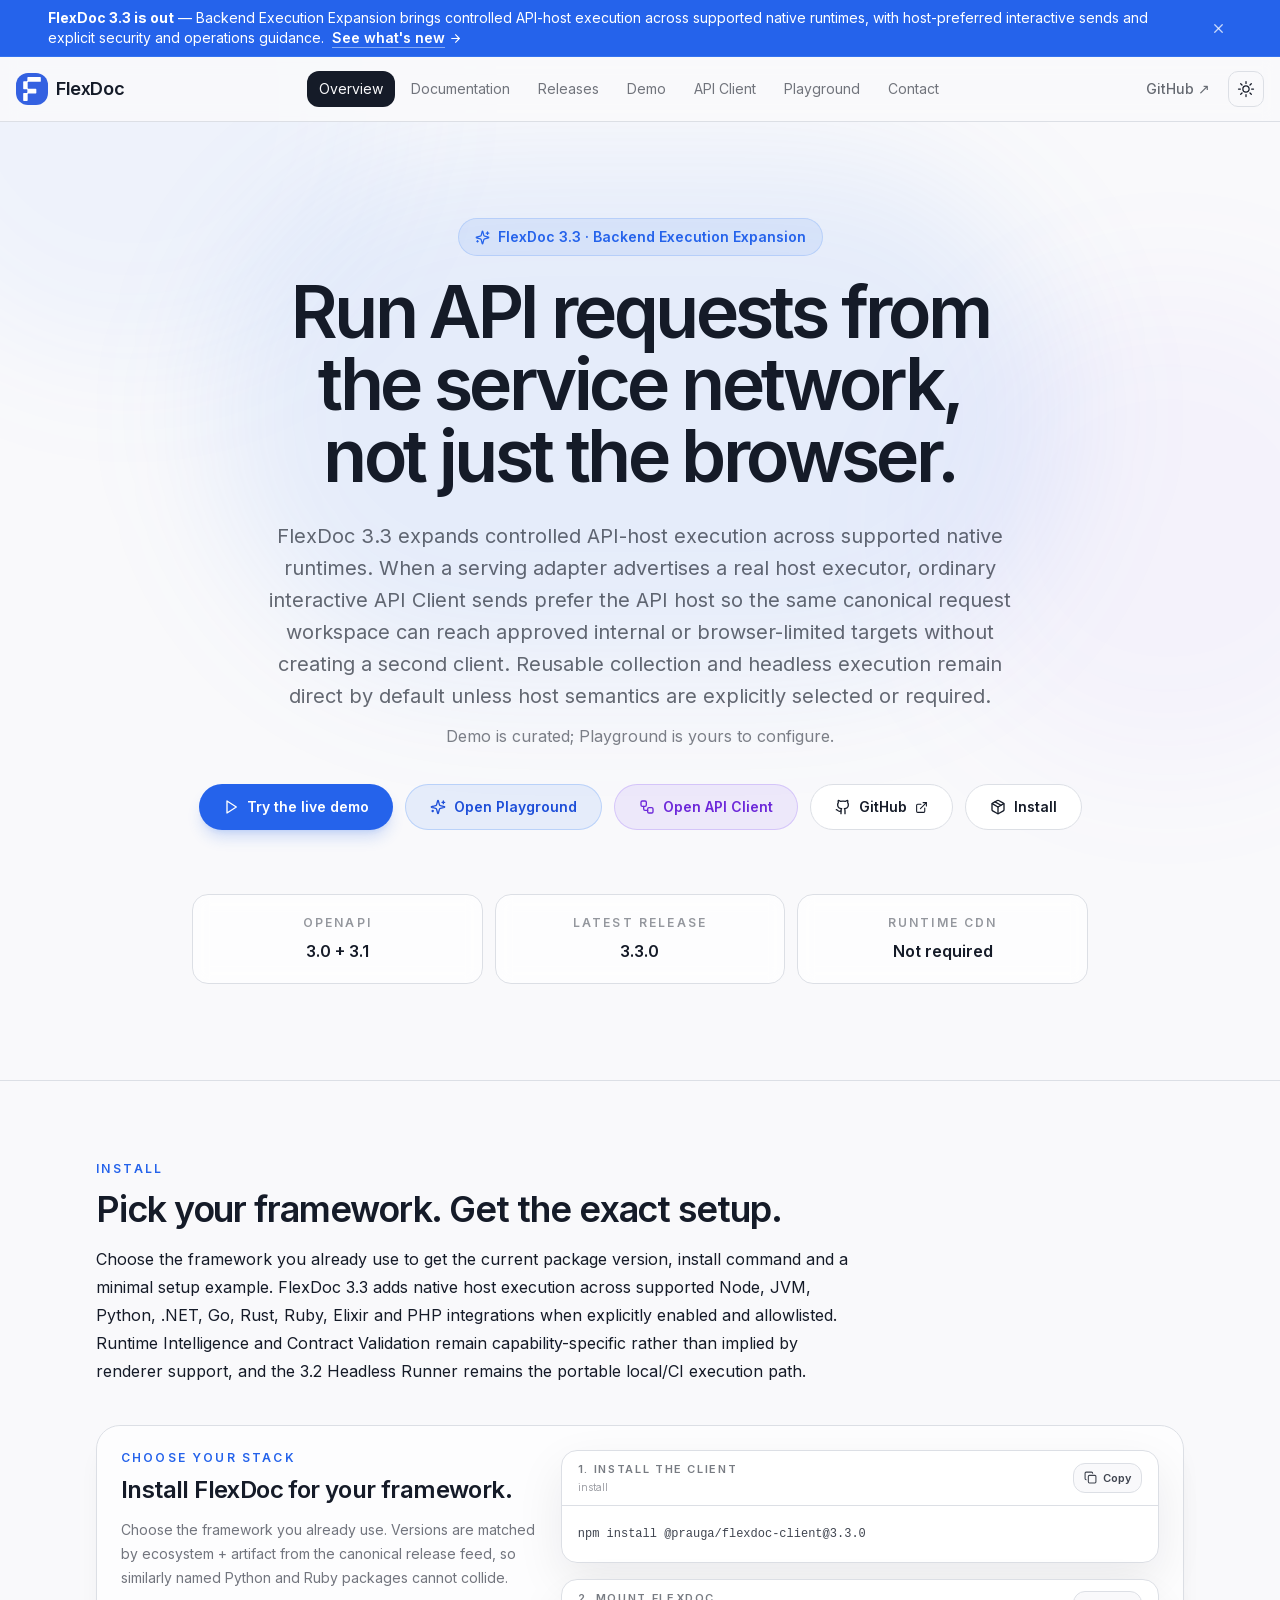
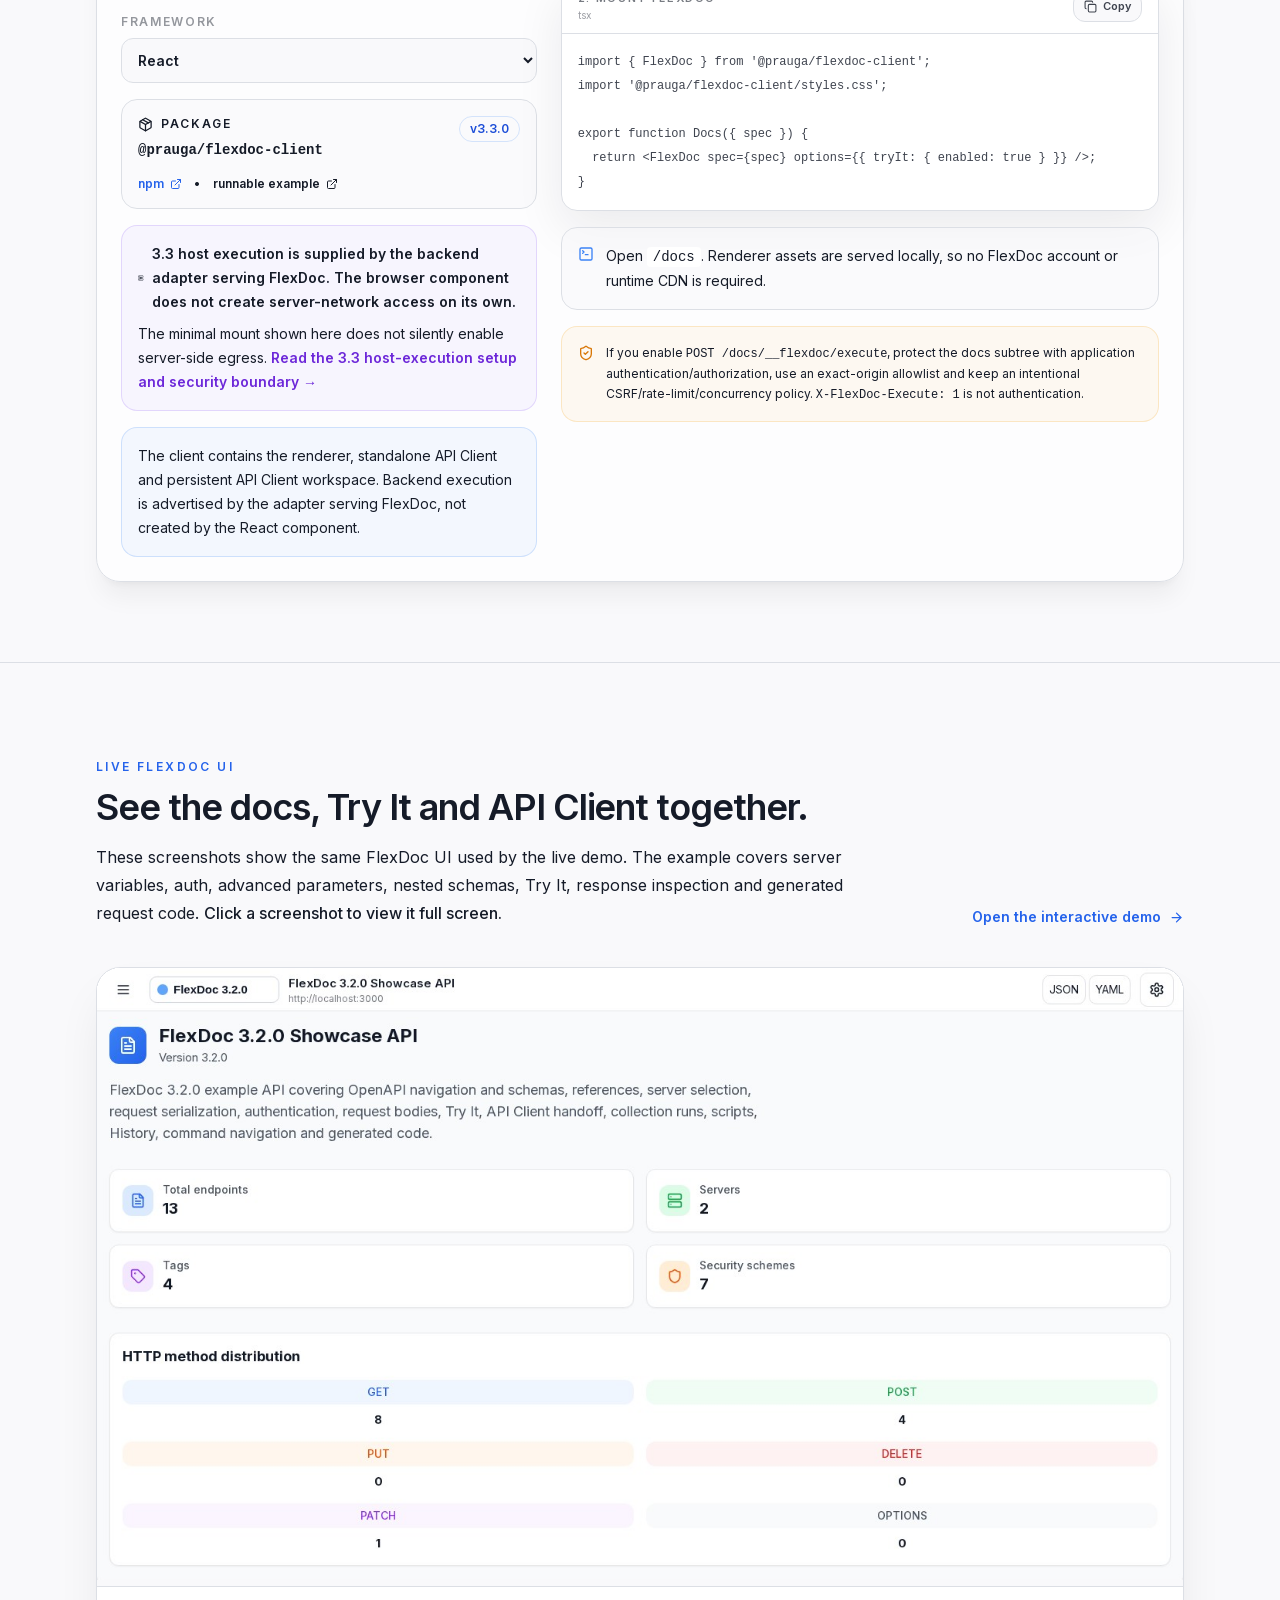
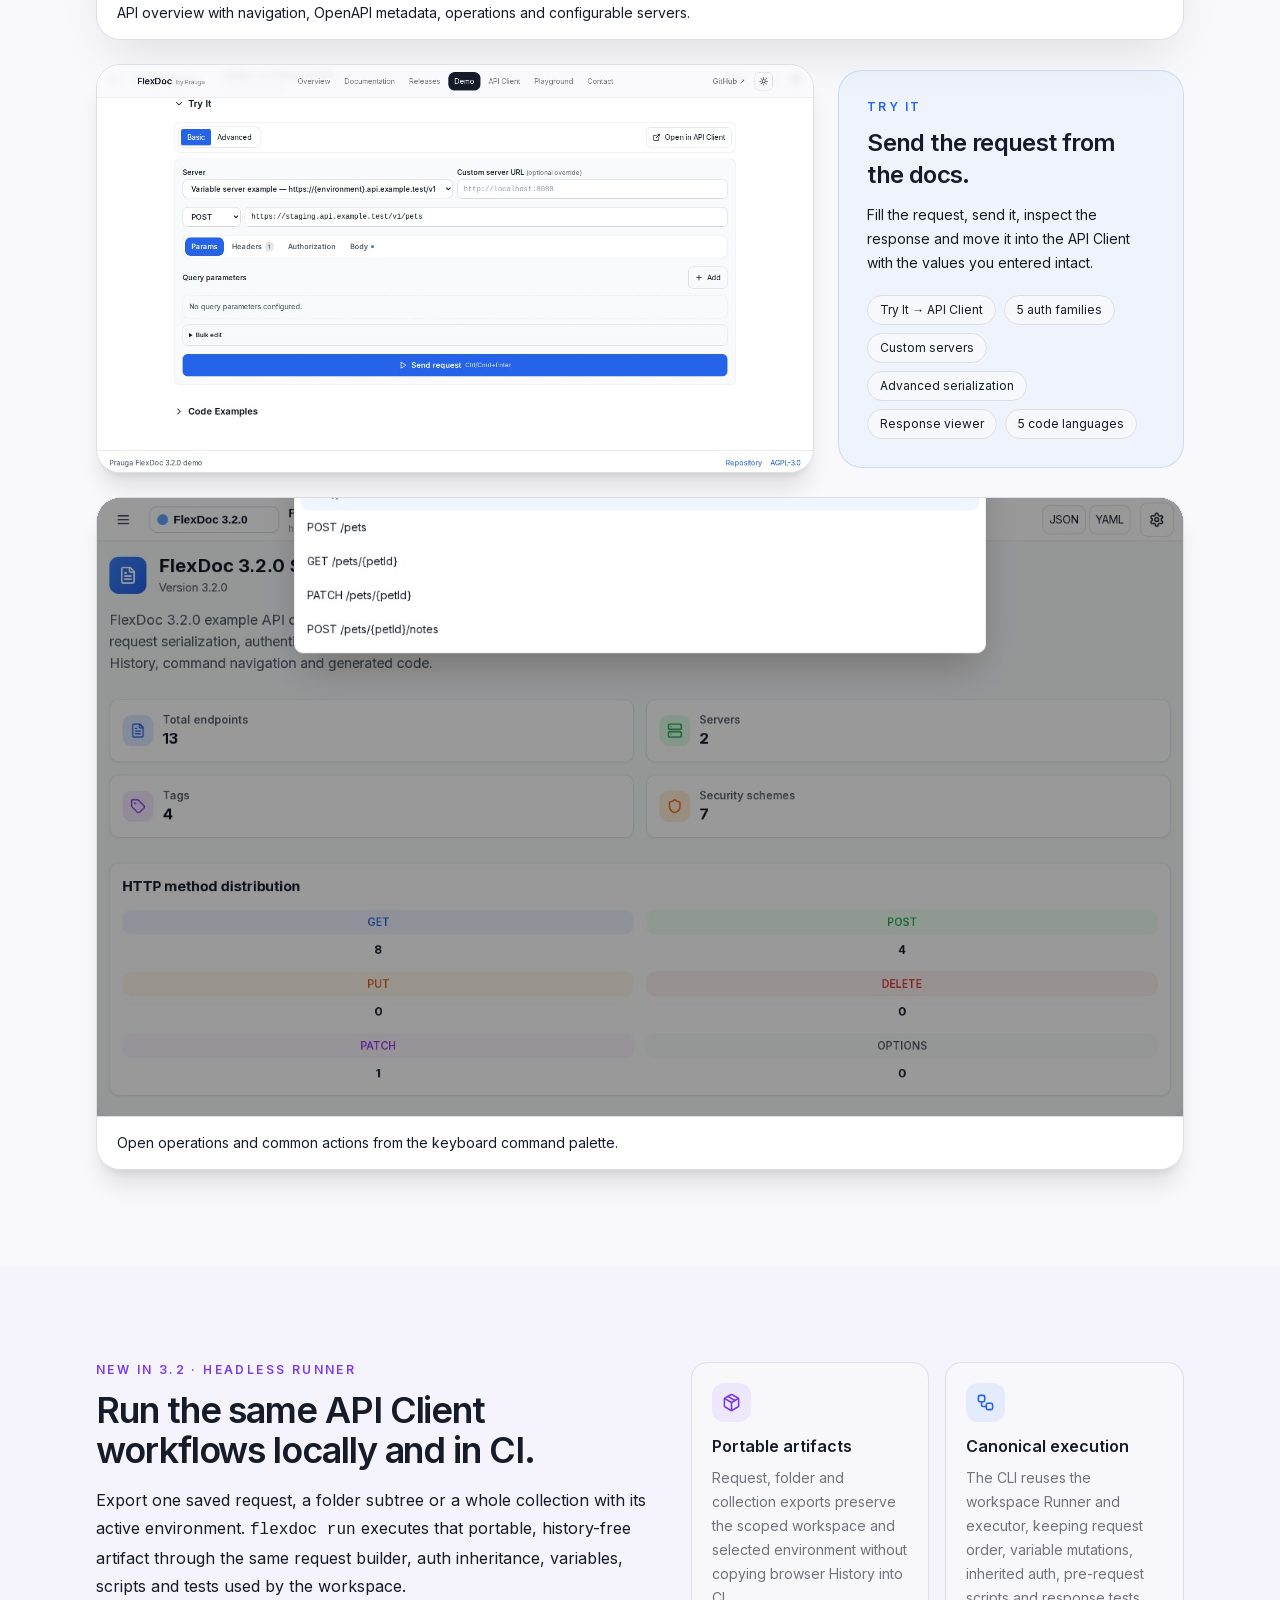
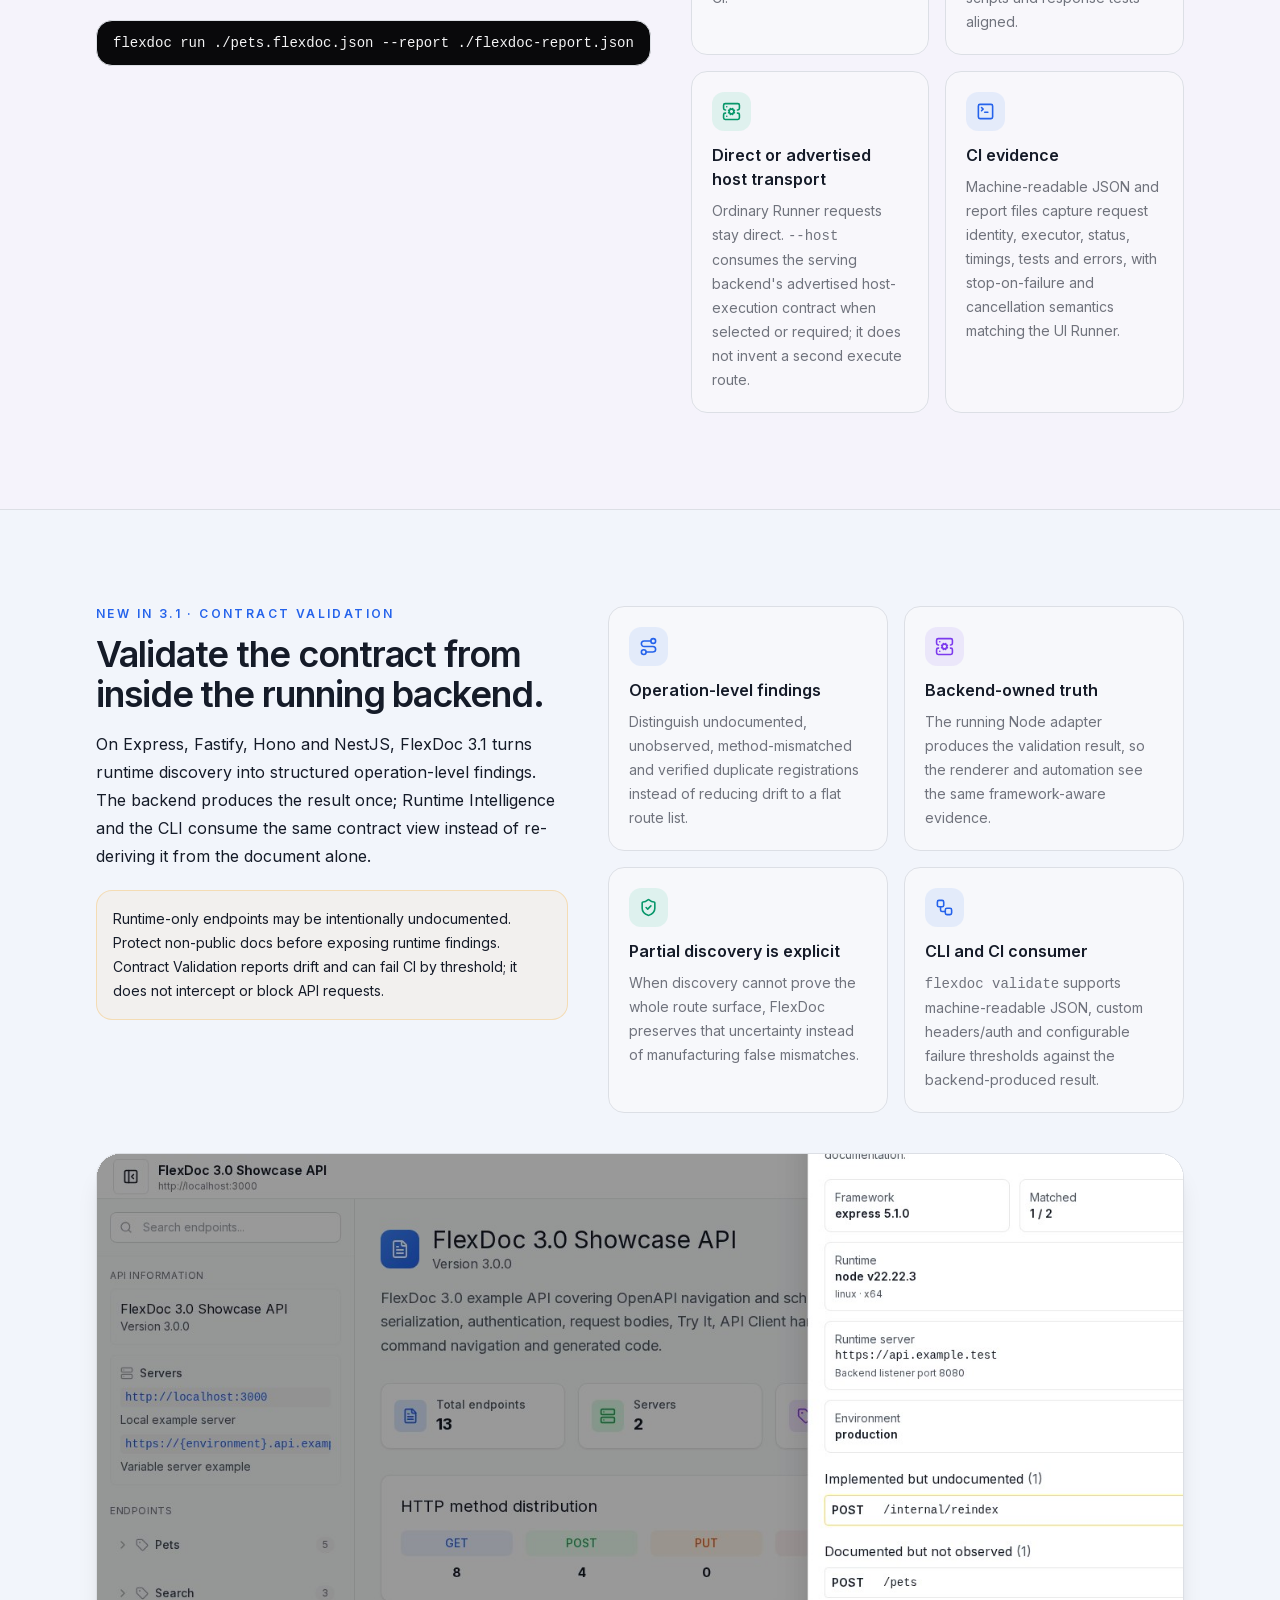
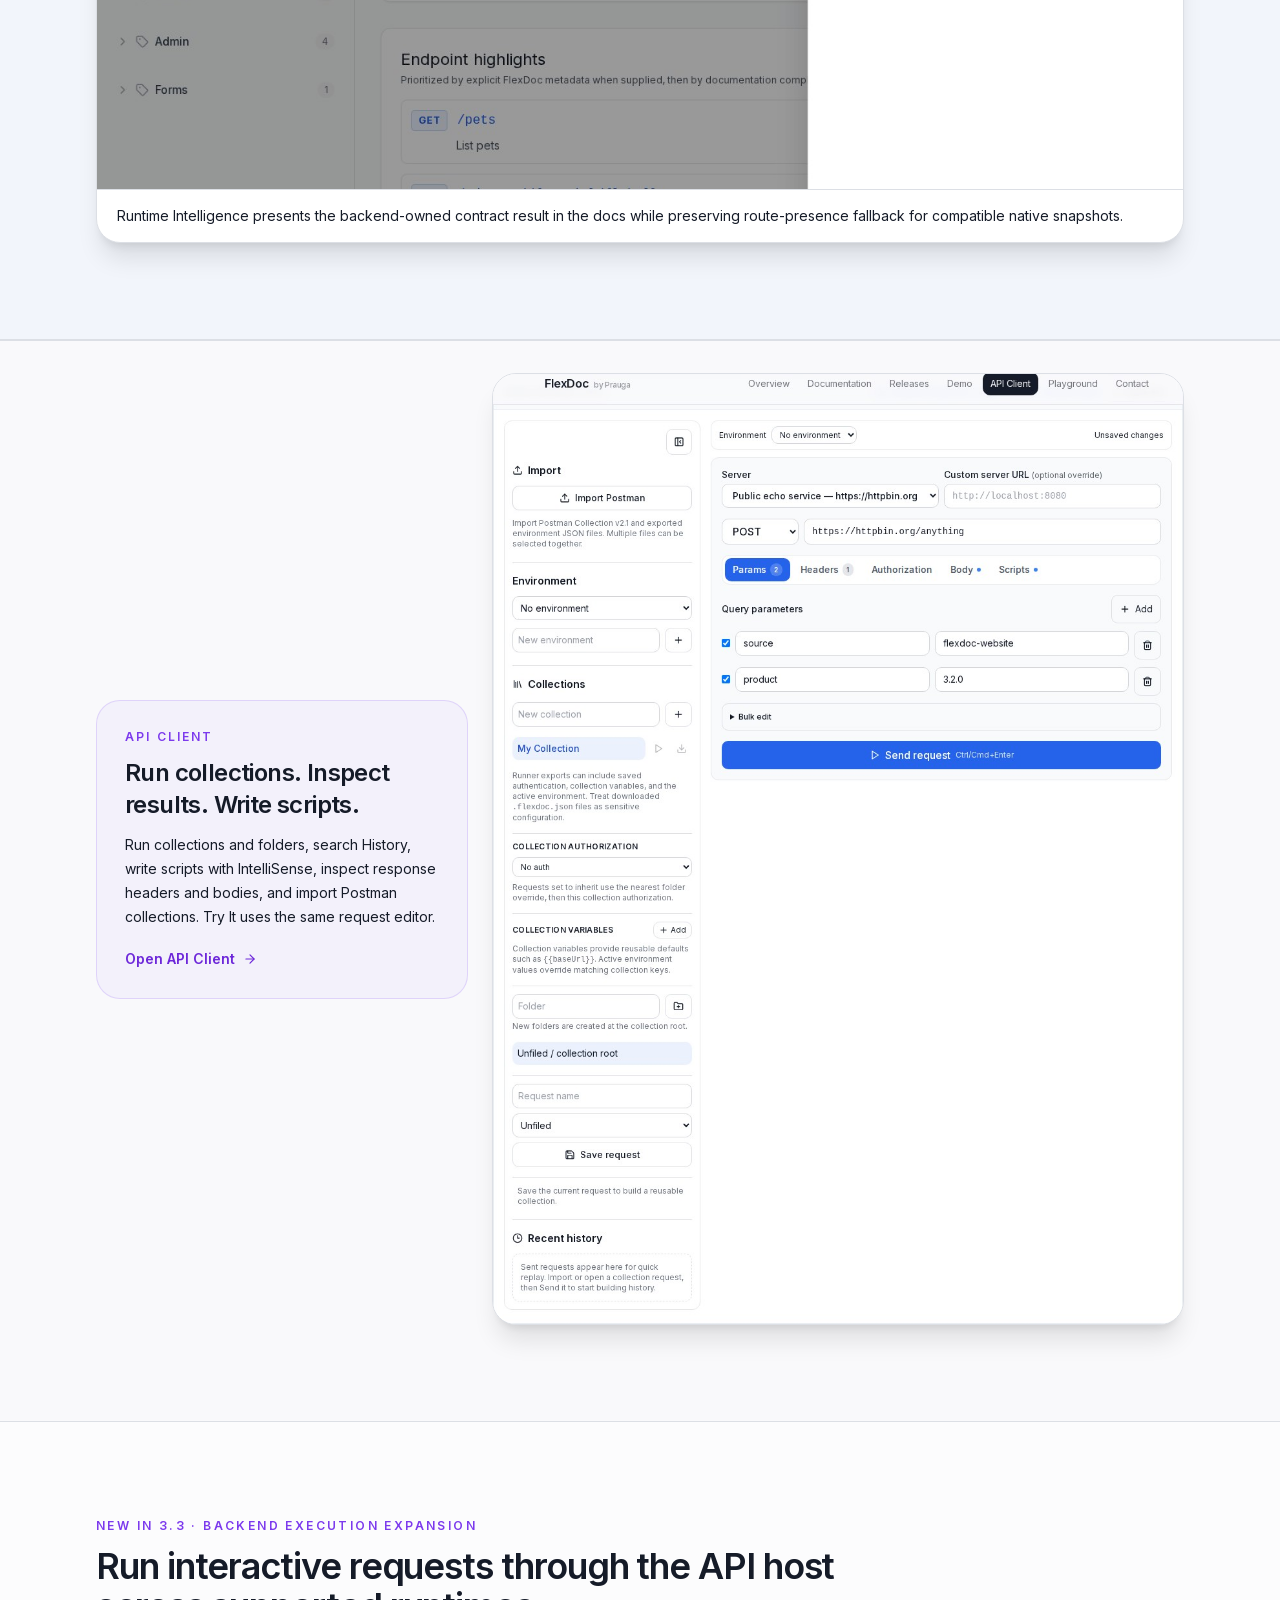
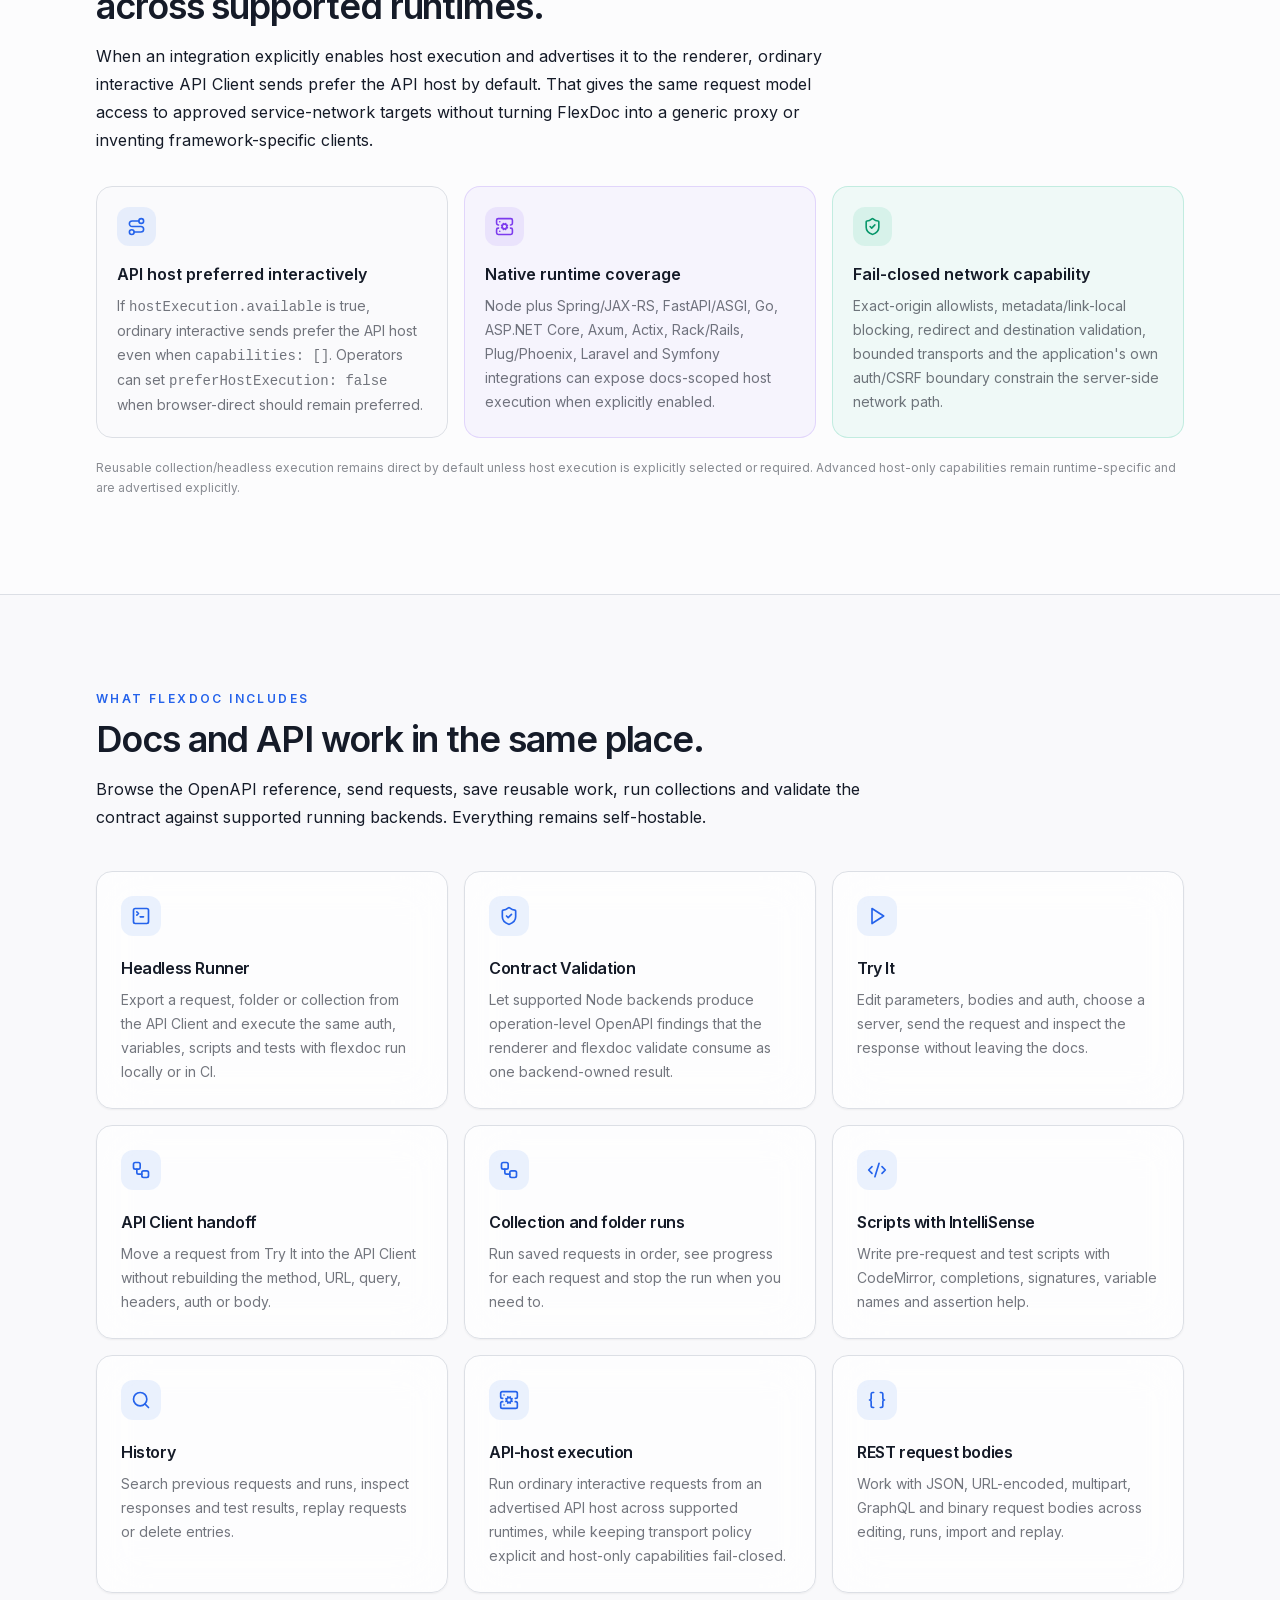
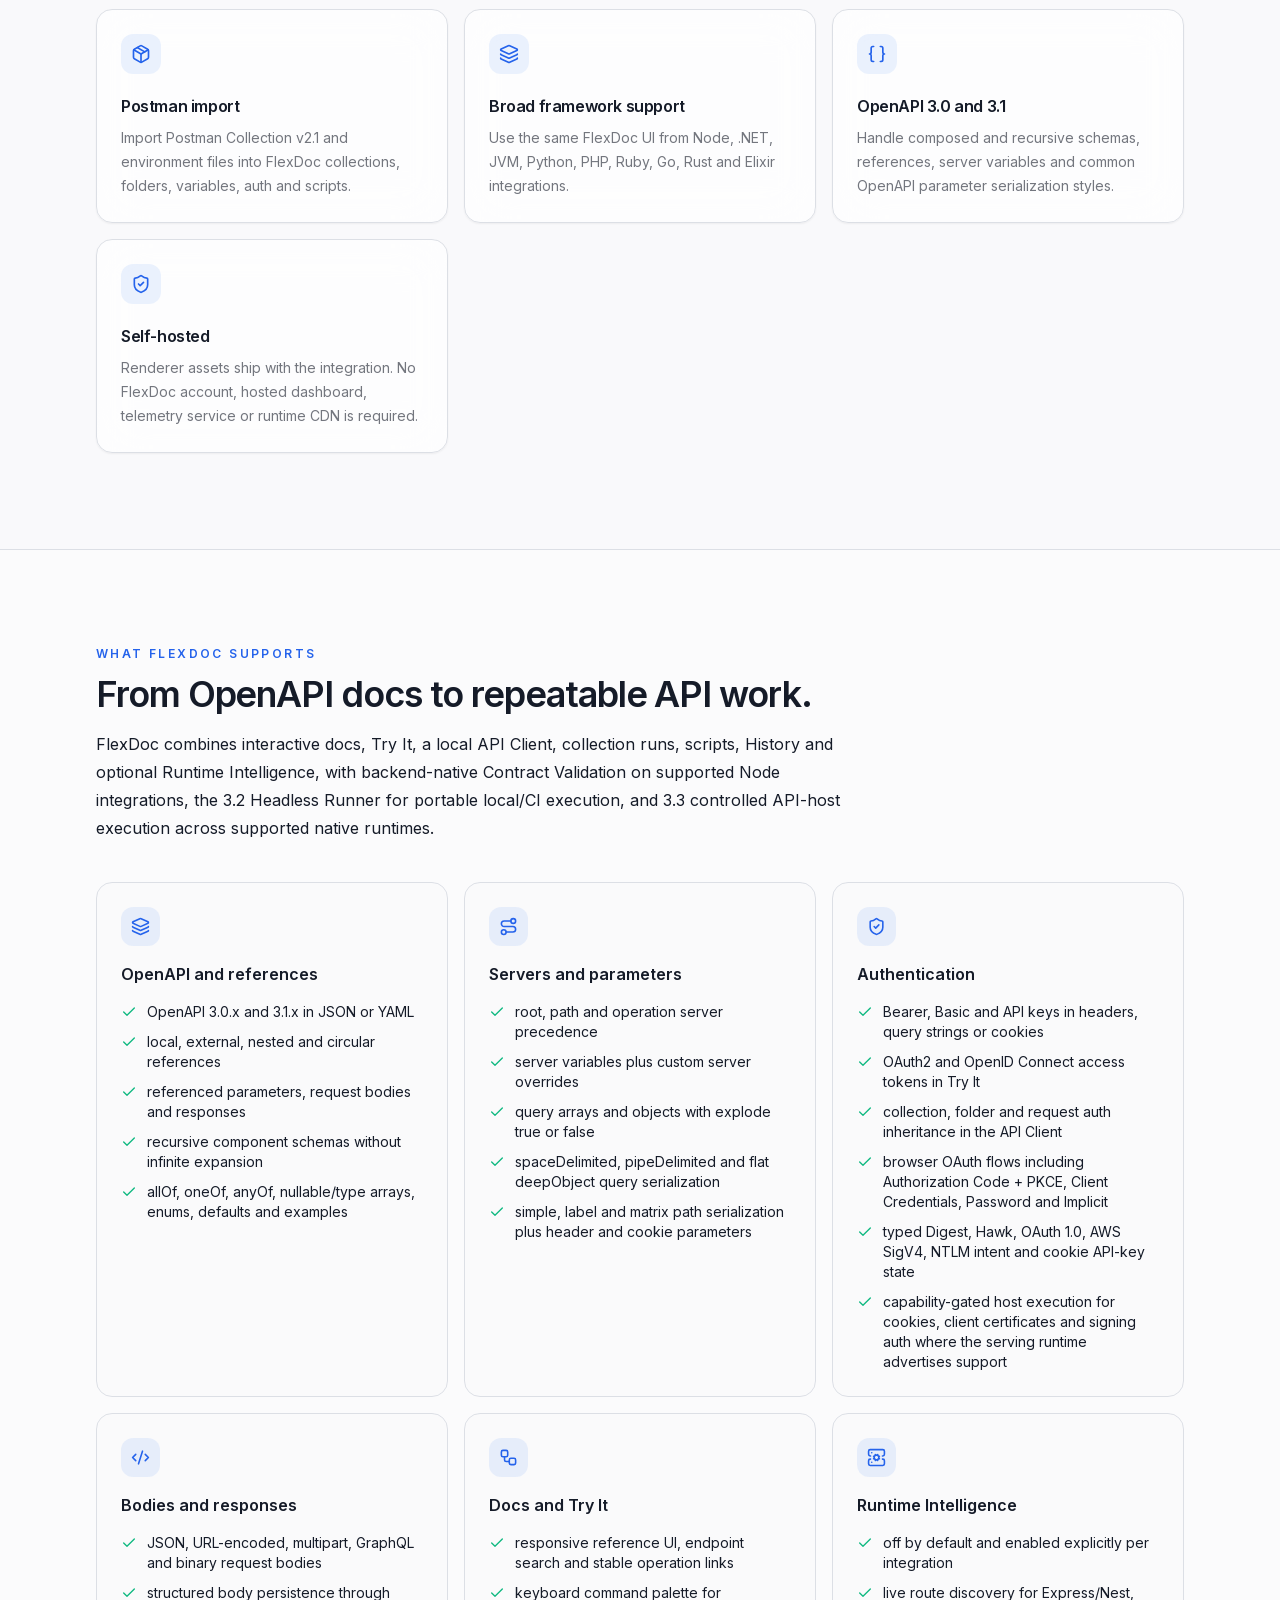
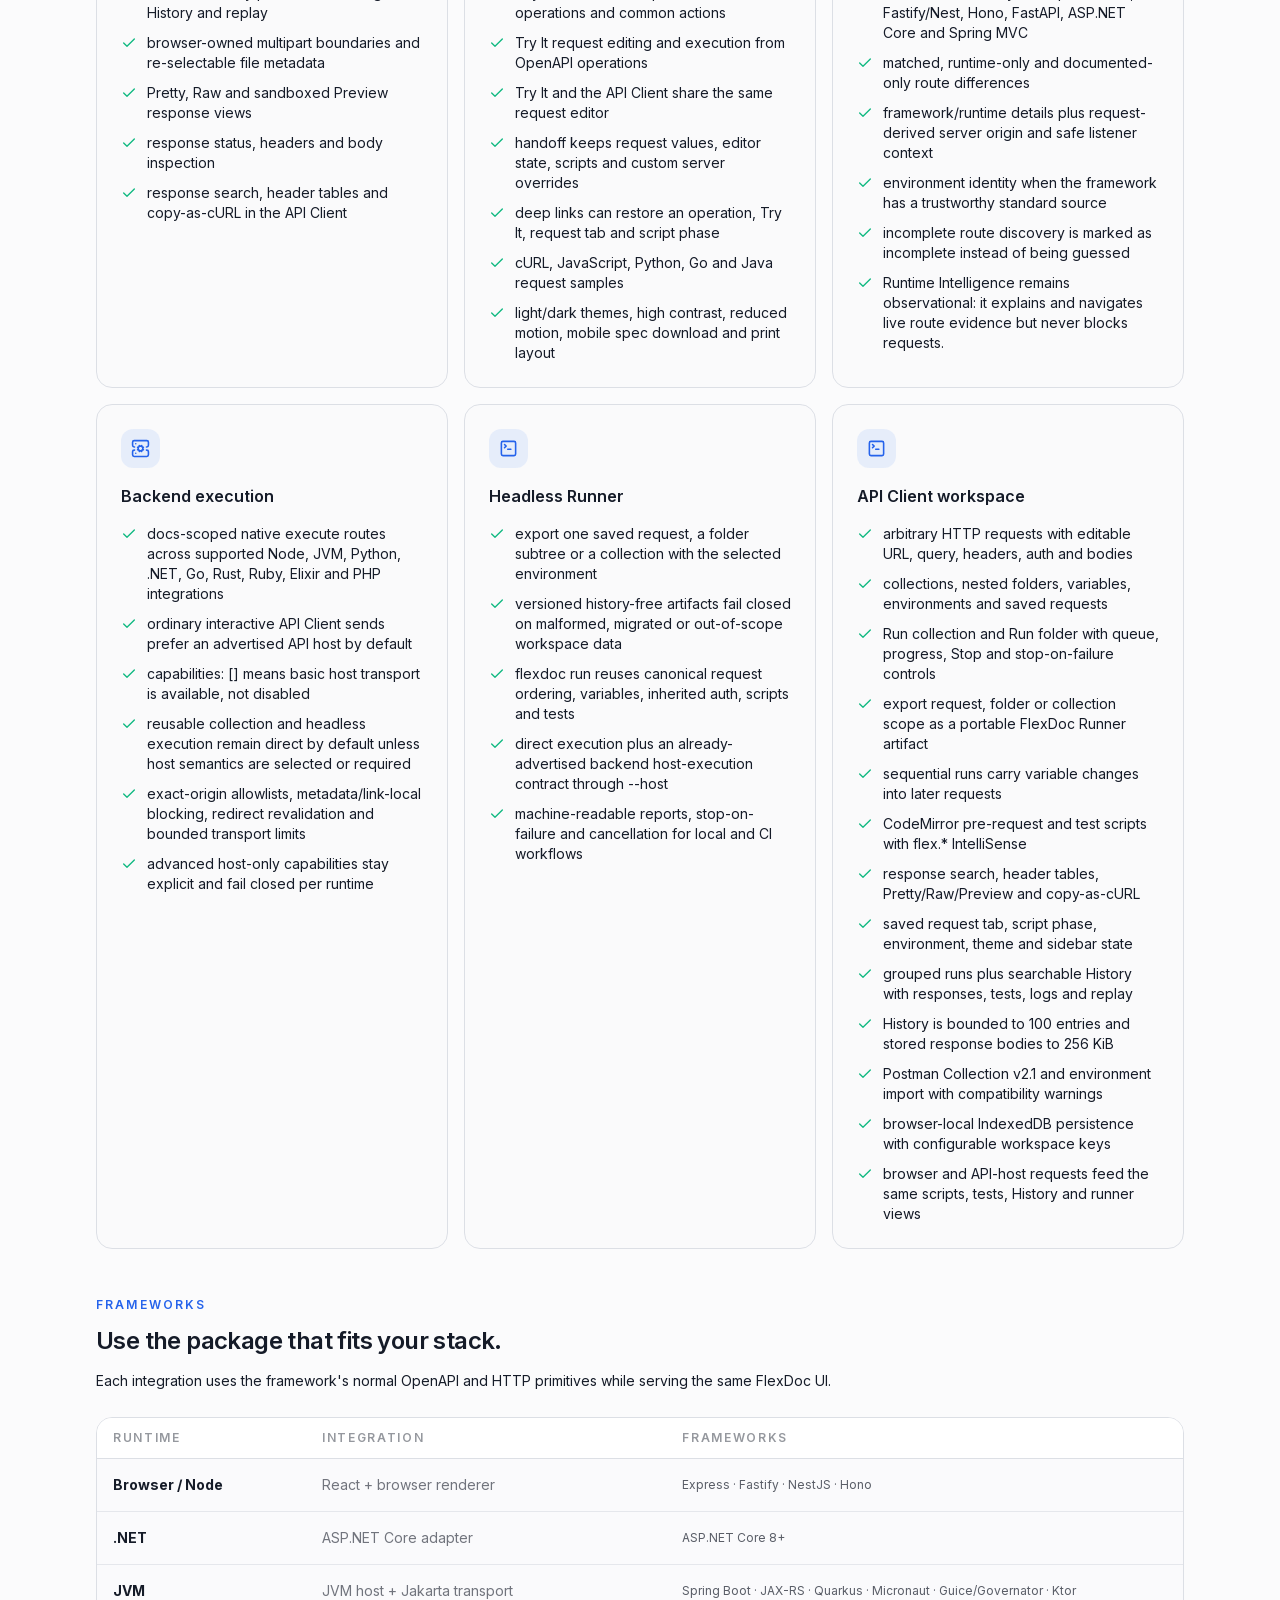
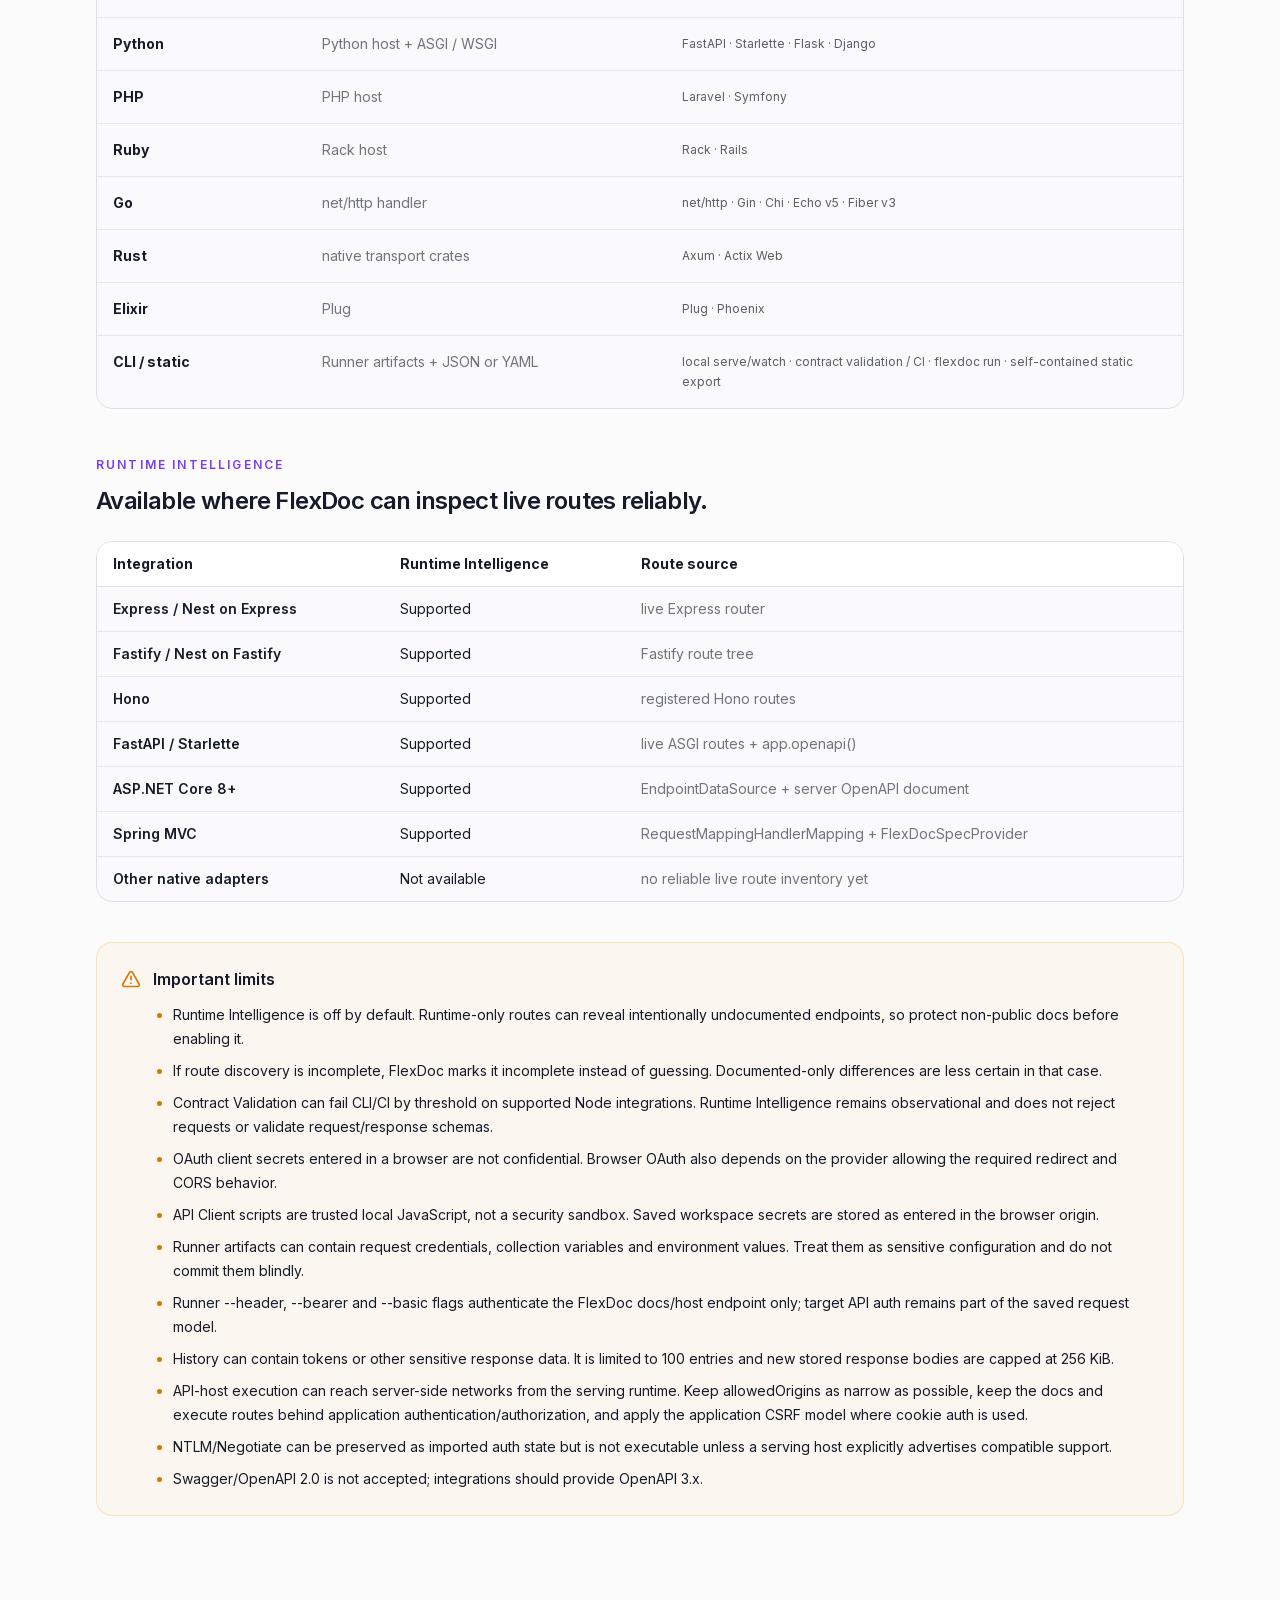
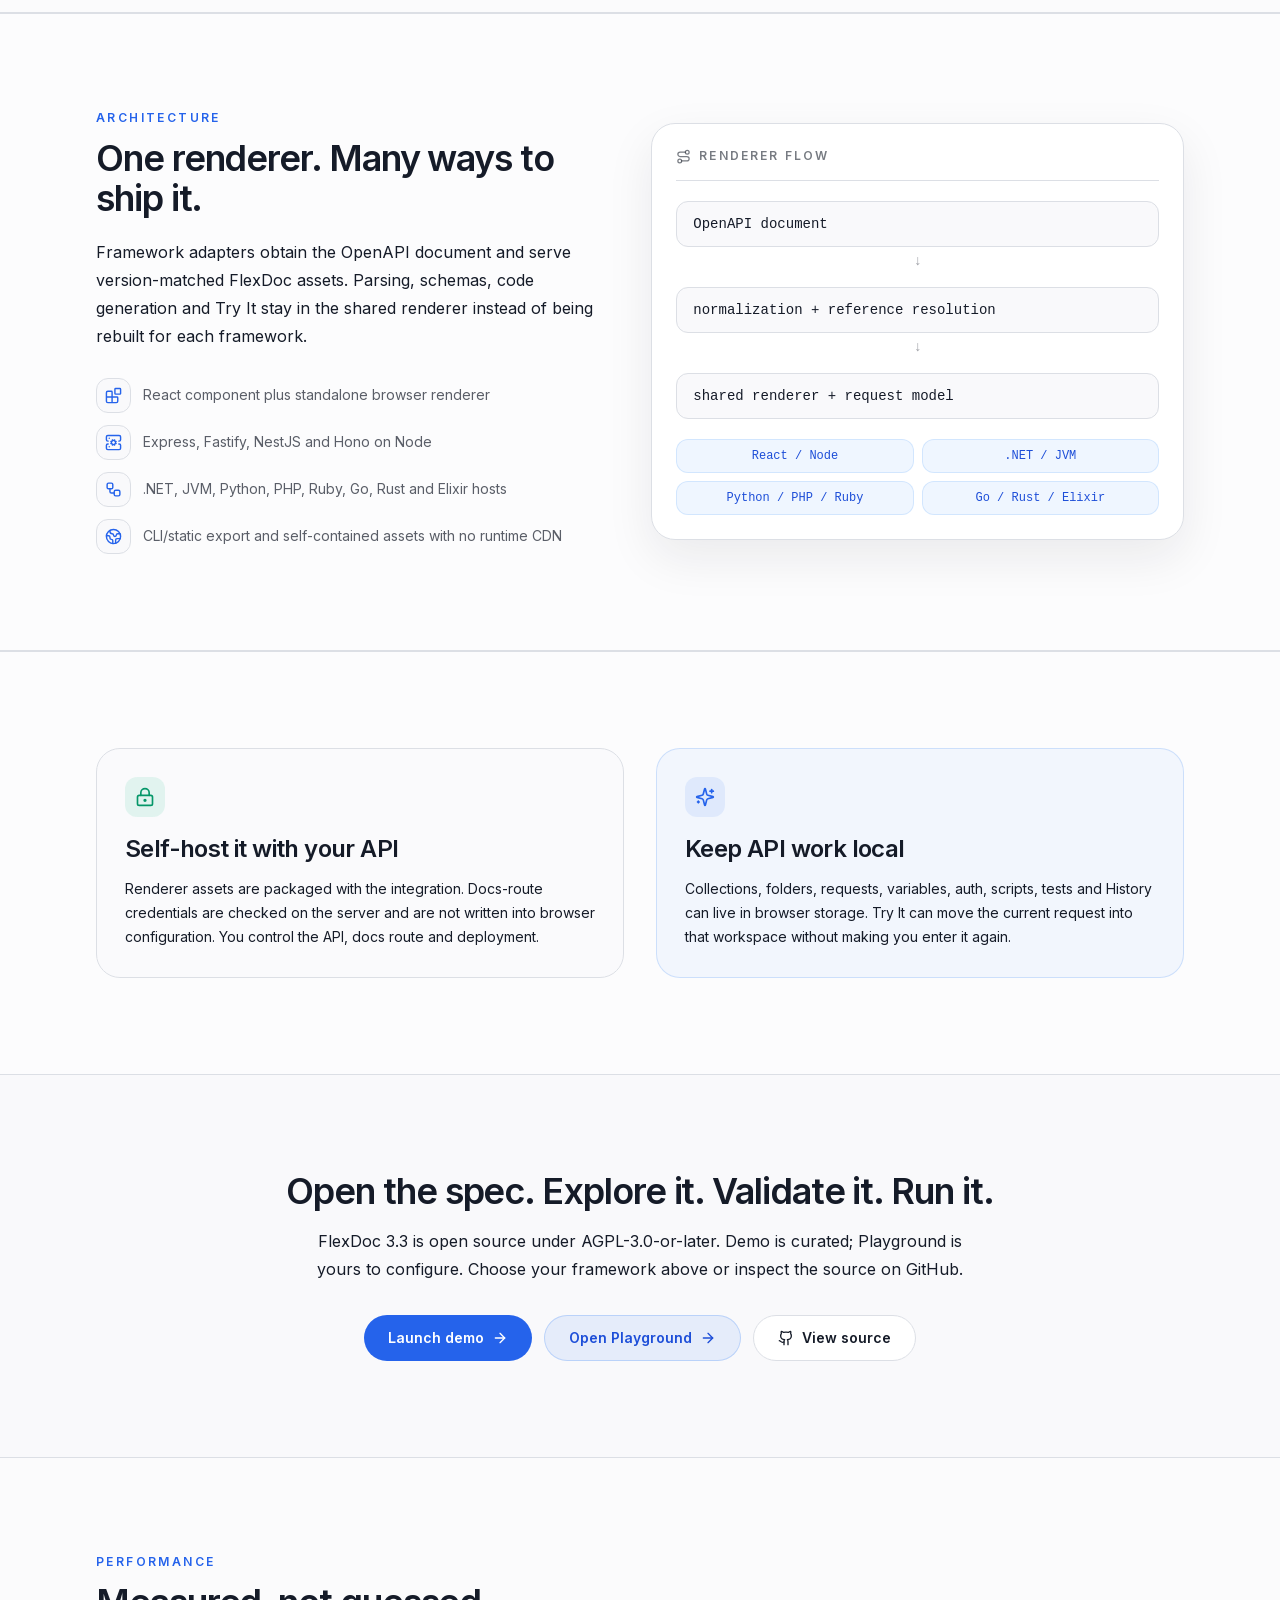
==== commit 9af0eb40: "chore: website/deploy: publish generated FlexDoc site Publish the production build only after the pr" ====
--- a/index.html
+++ b/index.html
@@ -1,6 +1,6 @@
-<!DOCTYPE html><html lang="en"><head><meta charSet="utf-8"/><meta name="viewport" content="width=device-width, initial-scale=1"/><link rel="preload" href="/_next/static/media/83afe278b6a6bb3c-s.p.2bn3s6zvc0dyp.woff2" as="font" crossorigin="" type="font/woff2"/><link rel="stylesheet" href="/_next/static/chunks/1x-b5_8fie4t6.css" data-precedence="next"/><link rel="preload" as="script" fetchPriority="low" href="/_next/static/chunks/310vm2bl3xxpt.js"/><script src="/_next/static/chunks/19mx3mg6lkumu.js" async=""></script><script src="/_next/static/chunks/3byuobrkyz9bj.js" async=""></script><script src="/_next/static/chunks/344n2zhqbh4pn.js" async=""></script><script src="/_next/static/chunks/turbopack-0aqb5hlrzlk2g.js" async=""></script><script src="/_next/static/chunks/0bhherrwvg7yi.js" async="" crossorigin=""></script><script src="/_next/static/chunks/2u3gsl0f070pt.js" async="" crossorigin=""></script><script src="/_next/static/chunks/3k1oy56f7ks55.js" async="" crossorigin=""></script><script src="/_next/static/chunks/3zz6_qyv2hyb-.js" async="" crossorigin=""></script><title>FlexDoc 3.2.0 | OpenAPI Docs, API Client &amp; Headless Runner</title><meta name="description" content="FlexDoc 3.2.0 is Prauga&#x27;s open-source, self-hosted OpenAPI documentation and API client with Try It, collections, scripts, History, Runtime Intelligence, backend-native Contract Validation and a headless CLI Runner."/><meta name="keywords" content="FlexDoc,Prauga,OpenAPI,API documentation,API Client,Headless Runner,Contract Validation,CI,developer tooling"/><meta property="og:title" content="FlexDoc 3.2.0 | OpenAPI Docs, API Client &amp; Headless Runner"/><meta property="og:description" content="FlexDoc 3.2.0 is Prauga&#x27;s open-source, self-hosted OpenAPI documentation and API client with Try It, collections, scripts, History, Runtime Intelligence, backend-native Contract Validation and a headless CLI Runner."/><meta name="twitter:card" content="summary"/><meta name="twitter:title" content="FlexDoc 3.2.0 | OpenAPI Docs, API Client &amp; Headless Runner"/><meta name="twitter:description" content="FlexDoc 3.2.0 is Prauga&#x27;s open-source, self-hosted OpenAPI documentation and API client with Try It, collections, scripts, History, Runtime Intelligence, backend-native Contract Validation and a headless CLI Runner."/><meta name="next-size-adjust" content=""/><script src="/_next/static/chunks/0cz1d0mv5g_q7.js" noModule=""></script></head><body class="inter_fa93af41-module__0D_jrq__className relative min-h-screen antialiased"><div hidden=""><!--$--><!--/$--></div><div class="pointer-events-none fixed inset-0 -z-10 overflow-hidden" aria-hidden="true"><div class="absolute -left-32 -top-40 h-[520px] w-[520px] rounded-full bg-blue-500/[0.055] blur-3xl dark:bg-blue-400/[0.045]"></div><div class="absolute -right-32 top-[32%] h-[480px] w-[480px] rounded-full bg-violet-500/[0.045] blur-3xl dark:bg-violet-400/[0.035]"></div></div><script>((a,b,c,d,e,f,g,h)=>{let i=document.documentElement,j=["light","dark"];function k(b){var c;(Array.isArray(a)?a:[a]).forEach(a=>{let c="class"===a,d=c&&f?e.map(a=>f[a]||a):e;c?(i.classList.remove(...d),i.classList.add(b)):i.setAttribute(a,b)}),c=b,h&&j.includes(c)&&(i.style.colorScheme=c)}if(d)k(d);else try{let a=localStorage.getItem(b)||c,d=g&&"system"===a?window.matchMedia("(prefers-color-scheme: dark)").matches?"dark":"light":a;k(d)}catch(a){}})("class","theme","system",null,["light","dark"],null,true,true)</script><div class="relative z-0 flex min-h-screen flex-col"><header data-site-header="true" class="sticky top-0 z-50 border-b border-border bg-background/95 backdrop-blur supports-[backdrop-filter]:bg-background/85"><div class="container mx-auto flex h-16 max-w-7xl items-center gap-4 px-4"><a class="flex min-w-0 shrink-0 items-center font-semibold tracking-tight" href="/"><span class="text-lg">FlexDoc</span></a><div data-product-nav-scroll="true" data-site-product-nav-slot="true" class="product-nav-scroll min-w-0 flex-1"><nav aria-label="FlexDoc product navigation" data-site-desktop-product-nav="true" class="items-center gap-1"><a aria-current="page" class="rounded-lg px-3 py-2 text-sm transition bg-foreground text-background" href="/">Overview</a><a class="rounded-lg px-3 py-2 text-sm transition text-foreground/60 hover:bg-card hover:text-foreground" href="/docs/">Documentation</a><a class="rounded-lg px-3 py-2 text-sm transition text-foreground/60 hover:bg-card hover:text-foreground" href="/releases/">Releases</a><a class="rounded-lg px-3 py-2 text-sm transition text-foreground/60 hover:bg-card hover:text-foreground" href="/demo/">Demo</a><a class="rounded-lg px-3 py-2 text-sm transition text-foreground/60 hover:bg-card hover:text-foreground" href="/client/">API Client</a><a class="rounded-lg px-3 py-2 text-sm transition text-foreground/60 hover:bg-card hover:text-foreground" href="/playground/">Playground</a><a class="rounded-lg px-3 py-2 text-sm transition text-foreground/60 hover:bg-card hover:text-foreground" href="/contact/">Contact</a></nav></div><div class="ml-auto flex shrink-0 items-center gap-1.5"><a href="https://github.com/Prauga/flexdoc" target="_blank" rel="noopener noreferrer" data-site-desktop-github="true" class="rounded-lg px-3 py-2 text-sm font-medium text-foreground/65 transition hover:bg-card hover:text-foreground">GitHub ↗</a><button class="inline-flex h-9 w-9 items-center justify-center rounded-md border bg-background text-sm font-medium transition-colors hover:bg-accent hover:text-accent-foreground"><svg xmlns="http://www.w3.org/2000/svg" fill="none" viewBox="0 0 24 24" stroke-width="1.5" stroke="currentColor" aria-hidden="true" data-slot="icon" class="h-5 w-5 rotate-0 scale-100 transition-all dark:-rotate-90 dark:scale-0"><path stroke-linecap="round" stroke-linejoin="round" d="M12 3v2.25m6.364.386-1.591 1.591M21 12h-2.25m-.386 6.364-1.591-1.591M12 18.75V21m-4.773-4.227-1.591 1.591M5.25 12H3m4.227-4.773L5.636 5.636M15.75 12a3.75 3.75 0 1 1-7.5 0 3.75 3.75 0 0 1 7.5 0Z"></path></svg><svg xmlns="http://www.w3.org/2000/svg" fill="none" viewBox="0 0 24 24" stroke-width="1.5" stroke="currentColor" aria-hidden="true" data-slot="icon" class="absolute h-5 w-5 rotate-90 scale-0 transition-all dark:rotate-0 dark:scale-100"><path stroke-linecap="round" stroke-linejoin="round" d="M21.752 15.002A9.72 9.72 0 0 1 18 15.75c-5.385 0-9.75-4.365-9.75-9.75 0-1.33.266-2.597.748-3.752A9.753 9.753 0 0 0 3 11.25C3 16.635 7.365 21 12.75 21a9.753 9.753 0 0 0 9.002-5.998Z"></path></svg><span class="sr-only">Toggle theme</span></button><button type="button" data-mobile-nav-trigger="true" data-site-mobile-nav-trigger="true" aria-label="Open product navigation" aria-expanded="false" aria-controls="flexdoc-mobile-nav" class="h-9 w-9 items-center justify-center rounded-lg border border-border bg-card text-foreground/70 transition hover:text-foreground"><svg xmlns="http://www.w3.org/2000/svg" width="18" height="18" viewBox="0 0 24 24" fill="none" stroke="currentColor" stroke-width="2" stroke-linecap="round" stroke-linejoin="round" class="lucide lucide-menu" aria-hidden="true"><path d="M4 12h16"></path><path d="M4 18h16"></path><path d="M4 6h16"></path></svg></button></div></div></header><main class="flex-1"><div class="overflow-hidden"><section class="relative border-b border-border px-4 pb-16 pt-12 sm:pb-24 sm:pt-24"><div class="pointer-events-none absolute left-1/2 top-8 -z-10 h-[520px] w-[850px] -translate-x-1/2 rounded-full bg-blue-500/10 blur-3xl"></div><div class="container mx-auto max-w-6xl"><div class="mx-auto max-w-4xl text-left sm:text-center"><div class="mb-5 inline-flex items-center gap-2 rounded-full border border-blue-500/20 bg-blue-500/10 px-4 py-2 text-sm font-semibold text-blue-600 dark:text-blue-300"><svg xmlns="http://www.w3.org/2000/svg" width="15" height="15" viewBox="0 0 24 24" fill="none" stroke="currentColor" stroke-width="2" stroke-linecap="round" stroke-linejoin="round" class="lucide lucide-sparkles" aria-hidden="true"><path d="M9.937 15.5A2 2 0 0 0 8.5 14.063l-6.135-1.582a.5.5 0 0 1 0-.962L8.5 9.936A2 2 0 0 0 9.937 8.5l1.582-6.135a.5.5 0 0 1 .963 0L14.063 8.5A2 2 0 0 0 15.5 9.937l6.135 1.581a.5.5 0 0 1 0 .964L15.5 14.063a2 2 0 0 0-1.437 1.437l-1.582 6.135a.5.5 0 0 1-.963 0z"></path><path d="M20 3v4"></path><path d="M22 5h-4"></path><path d="M4 17v2"></path><path d="M5 18H3"></path></svg> FlexDoc 3.2 · Headless Runner</div><h1 class="text-pretty text-[2.4rem] font-semibold leading-[1.04] tracking-[-0.05em] sm:text-balance sm:text-6xl md:text-7xl">Your API workspace should run beyond the browser.</h1><p class="mx-auto mt-6 max-w-3xl text-balance text-base leading-7 text-foreground/65 sm:mt-7 sm:text-xl sm:leading-8">FlexDoc 3.2 takes the same API Client requests, folders, collections, variables, auth, scripts and tests into local and CI runs. Export a portable artifact and execute it with <code class="font-mono text-[0.9em]">flexdoc run</code>, while backend-native Contract Validation continues to keep the running app aligned with OpenAPI.</p><p class="mx-auto mt-3 max-w-2xl text-sm leading-6 text-foreground/55 sm:text-base">Demo is curated; Playground is yours to configure.</p><div class="mt-8 grid grid-cols-2 gap-2.5 sm:mt-9 sm:flex sm:flex-wrap sm:justify-center sm:gap-3"><a class="inline-flex min-w-0 items-center justify-center gap-2 rounded-xl bg-blue-600 px-3 py-3 text-xs sm:rounded-full sm:px-6 sm:text-sm font-semibold text-white shadow-lg shadow-blue-600/20 transition hover:-translate-y-0.5 hover:bg-blue-500" href="/demo/"><svg xmlns="http://www.w3.org/2000/svg" width="16" height="16" viewBox="0 0 24 24" fill="none" stroke="currentColor" stroke-width="2" stroke-linecap="round" stroke-linejoin="round" class="lucide lucide-play" aria-hidden="true"><polygon points="6 3 20 12 6 21 6 3"></polygon></svg> Try the live demo</a><a class="inline-flex min-w-0 items-center justify-center gap-2 rounded-xl border border-blue-500/25 bg-blue-500/10 px-3 py-3 text-xs sm:rounded-full sm:px-6 sm:text-sm font-semibold text-blue-700 transition hover:-translate-y-0.5 hover:bg-blue-500/15 dark:text-blue-300" href="/playground/"><svg xmlns="http://www.w3.org/2000/svg" width="16" height="16" viewBox="0 0 24 24" fill="none" stroke="currentColor" stroke-width="2" stroke-linecap="round" stroke-linejoin="round" class="lucide lucide-sparkles" aria-hidden="true"><path d="M9.937 15.5A2 2 0 0 0 8.5 14.063l-6.135-1.582a.5.5 0 0 1 0-.962L8.5 9.936A2 2 0 0 0 9.937 8.5l1.582-6.135a.5.5 0 0 1 .963 0L14.063 8.5A2 2 0 0 0 15.5 9.937l6.135 1.581a.5.5 0 0 1 0 .964L15.5 14.063a2 2 0 0 0-1.437 1.437l-1.582 6.135a.5.5 0 0 1-.963 0z"></path><path d="M20 3v4"></path><path d="M22 5h-4"></path><path d="M4 17v2"></path><path d="M5 18H3"></path></svg> Open Playground</a><a class="inline-flex min-w-0 items-center justify-center gap-2 rounded-xl border border-violet-500/25 bg-violet-500/10 px-3 py-3 text-xs sm:rounded-full sm:px-6 sm:text-sm font-semibold text-violet-700 transition hover:-translate-y-0.5 hover:bg-violet-500/15 dark:text-violet-300" href="/client/"><svg xmlns="http://www.w3.org/2000/svg" width="16" height="16" viewBox="0 0 24 24" fill="none" stroke="currentColor" stroke-width="2" stroke-linecap="round" stroke-linejoin="round" class="lucide lucide-workflow" aria-hidden="true"><rect width="8" height="8" x="3" y="3" rx="2"></rect><path d="M7 11v4a2 2 0 0 0 2 2h4"></path><rect width="8" height="8" x="13" y="13" rx="2"></rect></svg> Open API Client</a><a href="https://github.com/Prauga/flexdoc" target="_blank" rel="noopener noreferrer" class="inline-flex min-w-0 items-center justify-center gap-2 rounded-xl border border-border bg-card px-3 py-3 text-xs sm:rounded-full sm:px-6 sm:text-sm font-semibold transition hover:border-blue-500/30"><svg xmlns="http://www.w3.org/2000/svg" width="16" height="16" viewBox="0 0 24 24" fill="none" stroke="currentColor" stroke-width="2" stroke-linecap="round" stroke-linejoin="round" class="lucide lucide-github" aria-hidden="true"><path d="M15 22v-4a4.8 4.8 0 0 0-1-3.5c3 0 6-2 6-5.5.08-1.25-.27-2.48-1-3.5.28-1.15.28-2.35 0-3.5 0 0-1 0-3 1.5-2.64-.5-5.36-.5-8 0C6 2 5 2 5 2c-.3 1.15-.3 2.35 0 3.5A5.403 5.403 0 0 0 4 9c0 3.5 3 5.5 6 5.5-.39.49-.68 1.05-.85 1.65-.17.6-.22 1.23-.15 1.85v4"></path><path d="M9 18c-4.51 2-5-2-7-2"></path></svg> GitHub <svg xmlns="http://www.w3.org/2000/svg" width="13" height="13" viewBox="0 0 24 24" fill="none" stroke="currentColor" stroke-width="2" stroke-linecap="round" stroke-linejoin="round" class="lucide lucide-external-link" aria-hidden="true"><path d="M15 3h6v6"></path><path d="M10 14 21 3"></path><path d="M18 13v6a2 2 0 0 1-2 2H5a2 2 0 0 1-2-2V8a2 2 0 0 1 2-2h6"></path></svg></a><a href="#install" class="inline-flex min-w-0 items-center justify-center gap-2 rounded-xl border border-border bg-card px-3 py-3 text-xs sm:rounded-full sm:px-6 sm:text-sm font-semibold transition hover:border-blue-500/30"><svg xmlns="http://www.w3.org/2000/svg" width="16" height="16" viewBox="0 0 24 24" fill="none" stroke="currentColor" stroke-width="2" stroke-linecap="round" stroke-linejoin="round" class="lucide lucide-package" aria-hidden="true"><path d="M11 21.73a2 2 0 0 0 2 0l7-4A2 2 0 0 0 21 16V8a2 2 0 0 0-1-1.73l-7-4a2 2 0 0 0-2 0l-7 4A2 2 0 0 0 3 8v8a2 2 0 0 0 1 1.73z"></path><path d="M12 22V12"></path><polyline points="3.29 7 12 12 20.71 7"></polyline><path d="m7.5 4.27 9 5.15"></path></svg> Install</a></div></div><div class="mx-auto mt-16 grid max-w-4xl gap-3 sm:grid-cols-3"><div class="rounded-2xl border border-border bg-card/70 p-5 text-center backdrop-blur"><div class="text-xs font-semibold uppercase tracking-[0.18em] text-foreground/45">OpenAPI</div><div class="mt-2 font-semibold">3.0 + 3.1</div></div><div class="rounded-2xl border border-border bg-card/70 p-5 text-center backdrop-blur"><div class="text-xs font-semibold uppercase tracking-[0.18em] text-foreground/45">Latest release</div><div class="mt-2 font-semibold">3.2.0</div></div><div class="rounded-2xl border border-border bg-card/70 p-5 text-center backdrop-blur"><div class="text-xs font-semibold uppercase tracking-[0.18em] text-foreground/45">Runtime CDN</div><div class="mt-2 font-semibold">Not required</div></div></div></div></section><section id="install" class="border-b border-border px-4 py-14 sm:py-20"><div class="container mx-auto max-w-6xl"><div class="max-w-3xl"><div class="text-xs font-semibold uppercase tracking-[0.2em] text-blue-600 dark:text-blue-300">Install</div><h2 class="mt-3 text-3xl font-semibold tracking-[-0.03em] sm:text-4xl">Pick your framework. Get the exact setup.</h2><p class="mt-4 text-base leading-7 text-foreground/62">Choose the framework you already use to get the current package version, install command and a minimal setup example. Backend-native Contract Validation is available on Express, Fastify, Hono and NestJS; Runtime Intelligence also supports compatible native route snapshots. The 3.2 CLI runs exported API Client artifacts headlessly with the canonical Runner semantics.</p></div><div class="mt-8 w-full min-w-0 max-w-full rounded-2xl border border-border bg-card/70 p-3 shadow-xl shadow-black/5 sm:mt-10 sm:rounded-3xl sm:p-6"><div class="grid min-w-0 grid-cols-1 gap-6 lg:grid-cols-[0.82fr_1.18fr]"><div class="min-w-0"><div class="text-xs font-semibold uppercase tracking-[0.18em] text-blue-600 dark:text-blue-300">Choose your stack</div><h3 class="mt-2 break-words text-2xl font-semibold tracking-tight">Install FlexDoc for your framework.</h3><p class="mt-3 text-sm leading-6 text-foreground/60">Choose the framework you already use. FlexDoc shows the current package version, install command and a minimal setup example.</p><div class="relative mt-6"><button type="button" class="flex w-full min-w-0 max-w-full items-center justify-between gap-4 rounded-2xl border border-border bg-background px-4 py-3.5 text-left transition hover:border-blue-500/35" aria-haspopup="listbox" aria-expanded="false"><div class="flex min-w-0 items-center gap-3"><span class="h-9 w-9 rounded-xl inline-flex shrink-0 items-center justify-center border border-border bg-card text-foreground shadow-sm" aria-label="npm"><svg viewBox="0 0 24 24" class="h-5 w-5" fill="currentColor" aria-hidden="true"><path d="M1.763 0C.786 0 0 .786 0 1.763v20.474C0 23.214.786 24 1.763 24h20.474c.977 0 1.763-.786 1.763-1.763V1.763C24 .786 23.214 0 22.237 0zM5.13 5.323l13.837.019-.009 13.836h-3.464l.01-10.382h-3.456L12.04 19.17H5.113z"></path></svg></span><div class="min-w-0"><div class="text-[11px] font-semibold uppercase tracking-[0.14em] text-foreground/42">JavaScript / TypeScript</div><div class="mt-1 truncate font-semibold">React</div></div></div><svg xmlns="http://www.w3.org/2000/svg" width="24" height="24" viewBox="0 0 24 24" fill="none" stroke="currentColor" stroke-width="2" stroke-linecap="round" stroke-linejoin="round" class="lucide lucide-chevron-down h-5 w-5 shrink-0 text-foreground/45 transition" aria-hidden="true"><path d="m6 9 6 6 6-6"></path></svg></button></div><div class="mt-4 rounded-2xl border border-border bg-background/65 p-4"><div class="flex items-start justify-between gap-4"><div class="min-w-0"><div class="flex items-center gap-2 text-xs font-semibold uppercase tracking-[0.14em] text-foreground/42"><span class="h-7 w-7 rounded-lg inline-flex shrink-0 items-center justify-center border border-border bg-card text-foreground shadow-sm" aria-label="npm"><svg viewBox="0 0 24 24" class="h-4 w-4" fill="currentColor" aria-hidden="true"><path d="M1.763 0C.786 0 0 .786 0 1.763v20.474C0 23.214.786 24 1.763 24h20.474c.977 0 1.763-.786 1.763-1.763V1.763C24 .786 23.214 0 22.237 0zM5.13 5.323l13.837.019-.009 13.836h-3.464l.01-10.382h-3.456L12.04 19.17H5.113z"></path></svg></span> Package</div><div class="mt-2 break-all font-mono text-sm font-semibold">@prauga/flexdoc-client</div></div><span class="shrink-0 rounded-full border border-blue-500/20 bg-blue-500/8 px-2.5 py-1 text-xs font-semibold text-blue-700 dark:text-blue-300">v<!-- -->3.2.0</span></div><div class="mt-4 flex flex-wrap items-center gap-3 text-xs text-foreground/52"><a href="https://www.npmjs.com/package/@prauga/flexdoc-client/v/3.2.0" target="_blank" rel="noopener noreferrer" class="inline-flex items-center gap-1.5 font-semibold text-blue-600 hover:underline dark:text-blue-300"><span class="h-7 w-7 rounded-lg inline-flex shrink-0 items-center justify-center border border-border bg-card text-foreground shadow-sm" aria-label="npm"><svg viewBox="0 0 24 24" class="h-4 w-4" fill="currentColor" aria-hidden="true"><path d="M1.763 0C.786 0 0 .786 0 1.763v20.474C0 23.214.786 24 1.763 24h20.474c.977 0 1.763-.786 1.763-1.763V1.763C24 .786 23.214 0 22.237 0zM5.13 5.323l13.837.019-.009 13.836h-3.464l.01-10.382h-3.456L12.04 19.17H5.113z"></path></svg></span> <!-- -->npm<!-- --> <svg xmlns="http://www.w3.org/2000/svg" width="12" height="12" viewBox="0 0 24 24" fill="none" stroke="currentColor" stroke-width="2" stroke-linecap="round" stroke-linejoin="round" class="lucide lucide-external-link" aria-hidden="true"><path d="M15 3h6v6"></path><path d="M10 14 21 3"></path><path d="M18 13v6a2 2 0 0 1-2 2H5a2 2 0 0 1-2-2V8a2 2 0 0 1 2-2h6"></path></svg></a><span>•</span><a href="https://github.com/Prauga/flexdoc/tree/main/examples/basic-usage" target="_blank" rel="noopener noreferrer" class="inline-flex items-center gap-1.5 font-semibold hover:text-blue-600 hover:underline dark:hover:text-blue-300">runnable example <svg xmlns="http://www.w3.org/2000/svg" width="12" height="12" viewBox="0 0 24 24" fill="none" stroke="currentColor" stroke-width="2" stroke-linecap="round" stroke-linejoin="round" class="lucide lucide-external-link" aria-hidden="true"><path d="M15 3h6v6"></path><path d="M10 14 21 3"></path><path d="M18 13v6a2 2 0 0 1-2 2H5a2 2 0 0 1-2-2V8a2 2 0 0 1 2-2h6"></path></svg></a></div></div><div class="mt-4 rounded-2xl border border-blue-500/20 bg-blue-500/5 p-4 text-sm leading-6 text-foreground/62">The client package includes the docs renderer, standalone API Client and persistent API Client workspace.</div></div><div class="min-w-0 space-y-4"><div class="min-w-0 overflow-hidden rounded-2xl border border-white/10 bg-slate-950 shadow-inner"><div class="flex items-start justify-between gap-3 border-b border-white/10 px-3 py-2.5 sm:items-center sm:px-4"><div><div class="text-[11px] font-semibold uppercase tracking-[0.15em] text-slate-400">1. Install the client</div><div class="mt-0.5 text-[10px] text-slate-600">install</div></div><button type="button" class="inline-flex items-center gap-1.5 rounded-lg border border-white/10 bg-white/5 px-2.5 py-1.5 text-[11px] font-semibold text-slate-300 transition hover:bg-white/10 hover:text-white" aria-label="Copy 1. Install the client"><svg xmlns="http://www.w3.org/2000/svg" width="13" height="13" viewBox="0 0 24 24" fill="none" stroke="currentColor" stroke-width="2" stroke-linecap="round" stroke-linejoin="round" class="lucide lucide-copy" aria-hidden="true"><rect width="14" height="14" x="8" y="8" rx="2" ry="2"></rect><path d="M4 16c-1.1 0-2-.9-2-2V4c0-1.1.9-2 2-2h10c1.1 0 2 .9 2 2"></path></svg>Copy</button></div><pre class="max-h-[300px] overflow-auto p-3 text-[11px] leading-5 text-slate-200 sm:max-h-[340px] sm:p-4 sm:text-[12px] sm:leading-6"><code>npm install @prauga/flexdoc-client@3.2.0</code></pre></div><div class="min-w-0 overflow-hidden rounded-2xl border border-white/10 bg-slate-950 shadow-inner"><div class="flex items-start justify-between gap-3 border-b border-white/10 px-3 py-2.5 sm:items-center sm:px-4"><div><div class="text-[11px] font-semibold uppercase tracking-[0.15em] text-slate-400">2. Mount FlexDoc</div><div class="mt-0.5 text-[10px] text-slate-600">tsx</div></div><button type="button" class="inline-flex items-center gap-1.5 rounded-lg border border-white/10 bg-white/5 px-2.5 py-1.5 text-[11px] font-semibold text-slate-300 transition hover:bg-white/10 hover:text-white" aria-label="Copy 2. Mount FlexDoc"><svg xmlns="http://www.w3.org/2000/svg" width="13" height="13" viewBox="0 0 24 24" fill="none" stroke="currentColor" stroke-width="2" stroke-linecap="round" stroke-linejoin="round" class="lucide lucide-copy" aria-hidden="true"><rect width="14" height="14" x="8" y="8" rx="2" ry="2"></rect><path d="M4 16c-1.1 0-2-.9-2-2V4c0-1.1.9-2 2-2h10c1.1 0 2 .9 2 2"></path></svg>Copy</button></div><pre class="max-h-[300px] overflow-auto p-3 text-[11px] leading-5 text-slate-200 sm:max-h-[340px] sm:p-4 sm:text-[12px] sm:leading-6"><code>import { FlexDoc } from &#x27;@prauga/flexdoc-client&#x27;;
+<!DOCTYPE html><html lang="en"><head><meta charSet="utf-8"/><meta name="viewport" content="width=device-width, initial-scale=1"/><link rel="preload" href="/_next/static/media/83afe278b6a6bb3c-s.p.2bn3s6zvc0dyp.woff2" as="font" crossorigin="" type="font/woff2"/><link rel="preload" href="/favicon.svg" as="image"/><link rel="stylesheet" href="/_next/static/chunks/0rgppzdvg2kqj.css" data-precedence="next"/><link rel="preload" as="script" fetchPriority="low" href="/_next/static/chunks/310vm2bl3xxpt.js"/><script src="/_next/static/chunks/19mx3mg6lkumu.js" async=""></script><script src="/_next/static/chunks/3byuobrkyz9bj.js" async=""></script><script src="/_next/static/chunks/344n2zhqbh4pn.js" async=""></script><script src="/_next/static/chunks/turbopack-0aqb5hlrzlk2g.js" async=""></script><script src="/_next/static/chunks/16g2ed__7_oq6.js" async="" crossorigin=""></script><script src="/_next/static/chunks/34kodonil84yp.js" async="" crossorigin=""></script><script src="/_next/static/chunks/1prl1gg1gkdjp.js" async="" crossorigin=""></script><script src="/_next/static/chunks/20zfc385ra6x1.js" async="" crossorigin=""></script><link rel="preload" href="/img/flexdoc/showcase-overview-light.jpg" as="image" media="(prefers-color-scheme: light)"/><link rel="preload" href="/img/flexdoc/showcase-overview-dark.jpg" as="image" media="(prefers-color-scheme: dark)"/><title>FlexDoc 3.3.0 | OpenAPI Docs, API Client &amp; Backend Execution</title><meta name="description" content="FlexDoc 3.3.0 is an open-source, self-hosted OpenAPI documentation and API client with Runtime Intelligence, Contract Validation, headless Runner workflows and controlled API-host execution across supported native runtimes."/><meta name="keywords" content="FlexDoc,Prauga,OpenAPI,API documentation,API Client,Backend Execution,API host execution,Headless Runner,Contract Validation,CI,developer tooling"/><meta property="og:title" content="FlexDoc 3.3.0 | OpenAPI Docs, API Client &amp; Backend Execution"/><meta property="og:description" content="FlexDoc 3.3.0 is an open-source, self-hosted OpenAPI documentation and API client with Runtime Intelligence, Contract Validation, headless Runner workflows and controlled API-host execution across supported native runtimes."/><meta name="twitter:card" content="summary"/><meta name="twitter:title" content="FlexDoc 3.3.0 | OpenAPI Docs, API Client &amp; Backend Execution"/><meta name="twitter:description" content="FlexDoc 3.3.0 is an open-source, self-hosted OpenAPI documentation and API client with Runtime Intelligence, Contract Validation, headless Runner workflows and controlled API-host execution across supported native runtimes."/><link rel="shortcut icon" href="/favicon.ico"/><link rel="icon" href="/favicon.svg" type="image/svg+xml"/><link rel="icon" href="/favicon-32x32.png" sizes="32x32" type="image/png"/><link rel="icon" href="/favicon-16x16.png" sizes="16x16" type="image/png"/><link rel="apple-touch-icon" href="/apple-touch-icon.png" sizes="180x180" type="image/png"/><meta name="next-size-adjust" content=""/><link rel="preload" as="image" href="/img/flexdoc/showcase-overview-light.jpg" media="(prefers-color-scheme: light)"/><link rel="preload" as="image" href="/img/flexdoc/showcase-overview-dark.jpg" media="(prefers-color-scheme: dark)"/><script src="/_next/static/chunks/0cz1d0mv5g_q7.js" noModule=""></script></head><body class="inter_fa93af41-module__0D_jrq__className relative min-h-screen antialiased"><div hidden=""><!--$--><!--/$--></div><div class="pointer-events-none fixed inset-0 -z-10 overflow-hidden" aria-hidden="true"><div class="absolute -left-32 -top-40 h-[520px] w-[520px] rounded-full bg-blue-500/[0.055] blur-3xl dark:bg-blue-400/[0.045]"></div><div class="absolute -right-32 top-[32%] h-[480px] w-[480px] rounded-full bg-violet-500/[0.045] blur-3xl dark:bg-violet-400/[0.035]"></div></div><script>((a,b,c,d,e,f,g,h)=>{let i=document.documentElement,j=["light","dark"];function k(b){var c;(Array.isArray(a)?a:[a]).forEach(a=>{let c="class"===a,d=c&&f?e.map(a=>f[a]||a):e;c?(i.classList.remove(...d),i.classList.add(b)):i.setAttribute(a,b)}),c=b,h&&j.includes(c)&&(i.style.colorScheme=c)}if(d)k(d);else try{let a=localStorage.getItem(b)||c,d=g&&"system"===a?window.matchMedia("(prefers-color-scheme: dark)").matches?"dark":"light":a;k(d)}catch(a){}})("class","theme","system",null,["light","dark"],null,true,true)</script><div class="relative z-0 flex min-h-screen flex-col"><header data-site-header="true" class="sticky top-0 z-50 border-b border-border bg-background/95 backdrop-blur supports-[backdrop-filter]:bg-background/85"><div class="container mx-auto flex h-16 max-w-7xl items-center gap-4 px-4"><a class="flex min-w-0 shrink-0 items-center gap-2 font-semibold tracking-tight" aria-label="FlexDoc overview" href="/"><img src="/favicon.svg" alt="FlexDoc mark" aria-hidden="true" class="h-8 w-8 rounded-lg"/><span class="text-lg">FlexDoc</span></a><div data-product-nav-scroll="true" data-site-product-nav-slot="true" class="product-nav-scroll min-w-0 flex-1"><nav aria-label="FlexDoc product navigation" data-site-desktop-product-nav="true" class="items-center gap-1"><a aria-current="page" class="rounded-lg px-3 py-2 text-sm transition bg-foreground text-background" href="/">Overview</a><a class="rounded-lg px-3 py-2 text-sm transition text-foreground/60 hover:bg-card hover:text-foreground" href="/docs/">Documentation</a><a class="rounded-lg px-3 py-2 text-sm transition text-foreground/60 hover:bg-card hover:text-foreground" href="/releases/">Releases</a><a class="rounded-lg px-3 py-2 text-sm transition text-foreground/60 hover:bg-card hover:text-foreground" href="/demo/">Demo</a><a class="rounded-lg px-3 py-2 text-sm transition text-foreground/60 hover:bg-card hover:text-foreground" href="/client/">API Client</a><a class="rounded-lg px-3 py-2 text-sm transition text-foreground/60 hover:bg-card hover:text-foreground" href="/playground/">Playground</a><a class="rounded-lg px-3 py-2 text-sm transition text-foreground/60 hover:bg-card hover:text-foreground" href="/contact/">Contact</a></nav></div><div class="ml-auto flex shrink-0 items-center gap-1.5"><a href="https://github.com/Prauga/flexdoc" target="_blank" rel="noopener noreferrer" data-site-desktop-github="true" class="rounded-lg px-3 py-2 text-sm font-medium text-foreground/65 transition hover:bg-card hover:text-foreground">GitHub ↗</a><button class="inline-flex h-9 w-9 items-center justify-center rounded-md border bg-background text-sm font-medium transition-colors hover:bg-accent hover:text-accent-foreground"><svg xmlns="http://www.w3.org/2000/svg" fill="none" viewBox="0 0 24 24" stroke-width="1.5" stroke="currentColor" aria-hidden="true" data-slot="icon" class="h-5 w-5 rotate-0 scale-100 transition-all dark:-rotate-90 dark:scale-0"><path stroke-linecap="round" stroke-linejoin="round" d="M12 3v2.25m6.364.386-1.591 1.591M21 12h-2.25m-.386 6.364-1.591-1.591M12 18.75V21m-4.773-4.227-1.591 1.591M5.25 12H3m4.227-4.773L5.636 5.636M15.75 12a3.75 3.75 0 1 1-7.5 0 3.75 3.75 0 0 1 7.5 0Z"></path></svg><svg xmlns="http://www.w3.org/2000/svg" fill="none" viewBox="0 0 24 24" stroke-width="1.5" stroke="currentColor" aria-hidden="true" data-slot="icon" class="absolute h-5 w-5 rotate-90 scale-0 transition-all dark:rotate-0 dark:scale-100"><path stroke-linecap="round" stroke-linejoin="round" d="M21.752 15.002A9.72 9.72 0 0 1 18 15.75c-5.385 0-9.75-4.365-9.75-9.75 0-1.33.266-2.597.748-3.752A9.753 9.753 0 0 0 3 11.25C3 16.635 7.365 21 12.75 21a9.753 9.753 0 0 0 9.002-5.998Z"></path></svg><span class="sr-only">Toggle theme</span></button><button type="button" data-mobile-nav-trigger="true" data-site-mobile-nav-trigger="true" aria-label="Open product navigation" aria-expanded="false" aria-controls="flexdoc-mobile-nav" class="h-9 w-9 items-center justify-center rounded-lg border border-border bg-card text-foreground/70 transition hover:text-foreground"><svg xmlns="http://www.w3.org/2000/svg" width="18" height="18" viewBox="0 0 24 24" fill="none" stroke="currentColor" stroke-width="2" stroke-linecap="round" stroke-linejoin="round" class="lucide lucide-menu" aria-hidden="true"><path d="M4 12h16"></path><path d="M4 18h16"></path><path d="M4 6h16"></path></svg></button></div></div></header><main class="flex-1"><div class="overflow-hidden"><section class="relative border-b border-border px-4 pb-16 pt-12 sm:pb-24 sm:pt-24"><div class="pointer-events-none absolute left-1/2 top-8 -z-10 h-[520px] w-[850px] -translate-x-1/2 rounded-full bg-blue-500/10 blur-3xl"></div><div class="container mx-auto max-w-6xl"><div class="mx-auto max-w-4xl text-left sm:text-center"><div class="mb-5 inline-flex items-center gap-2 rounded-full border border-blue-500/20 bg-blue-500/10 px-4 py-2 text-sm font-semibold text-blue-600 dark:text-blue-300"><svg xmlns="http://www.w3.org/2000/svg" width="15" height="15" viewBox="0 0 24 24" fill="none" stroke="currentColor" stroke-width="2" stroke-linecap="round" stroke-linejoin="round" class="lucide lucide-sparkles" aria-hidden="true"><path d="M9.937 15.5A2 2 0 0 0 8.5 14.063l-6.135-1.582a.5.5 0 0 1 0-.962L8.5 9.936A2 2 0 0 0 9.937 8.5l1.582-6.135a.5.5 0 0 1 .963 0L14.063 8.5A2 2 0 0 0 15.5 9.937l6.135 1.581a.5.5 0 0 1 0 .964L15.5 14.063a2 2 0 0 0-1.437 1.437l-1.582 6.135a.5.5 0 0 1-.963 0z"></path><path d="M20 3v4"></path><path d="M22 5h-4"></path><path d="M4 17v2"></path><path d="M5 18H3"></path></svg> FlexDoc 3.3 · Backend Execution Expansion</div><h1 class="text-pretty text-[2.4rem] font-semibold leading-[1.04] tracking-[-0.05em] sm:text-balance sm:text-6xl md:text-7xl">Run API requests from the service network, not just the browser.</h1><p class="mx-auto mt-6 max-w-3xl text-balance text-base leading-7 text-foreground/65 sm:mt-7 sm:text-xl sm:leading-8">FlexDoc 3.3 expands controlled API-host execution across supported native runtimes. When a serving adapter advertises a real host executor, ordinary interactive API Client sends prefer the API host so the same canonical request workspace can reach approved internal or browser-limited targets without creating a second client. Reusable collection and headless execution remain direct by default unless host semantics are explicitly selected or required.</p><p class="mx-auto mt-3 max-w-2xl text-sm leading-6 text-foreground/55 sm:text-base">Demo is curated; Playground is yours to configure.</p><div class="mt-8 grid grid-cols-2 gap-2.5 sm:mt-9 sm:flex sm:flex-wrap sm:justify-center sm:gap-3"><a class="inline-flex min-w-0 items-center justify-center gap-2 rounded-xl bg-blue-600 px-3 py-3 text-xs sm:rounded-full sm:px-6 sm:text-sm font-semibold text-white shadow-lg shadow-blue-600/20 transition hover:-translate-y-0.5 hover:bg-blue-500" href="/demo/"><svg xmlns="http://www.w3.org/2000/svg" width="16" height="16" viewBox="0 0 24 24" fill="none" stroke="currentColor" stroke-width="2" stroke-linecap="round" stroke-linejoin="round" class="lucide lucide-play" aria-hidden="true"><polygon points="6 3 20 12 6 21 6 3"></polygon></svg> Try the live demo</a><a class="inline-flex min-w-0 items-center justify-center gap-2 rounded-xl border border-blue-500/25 bg-blue-500/10 px-3 py-3 text-xs sm:rounded-full sm:px-6 sm:text-sm font-semibold text-blue-700 transition hover:-translate-y-0.5 hover:bg-blue-500/15 dark:text-blue-300" href="/playground/"><svg xmlns="http://www.w3.org/2000/svg" width="16" height="16" viewBox="0 0 24 24" fill="none" stroke="currentColor" stroke-width="2" stroke-linecap="round" stroke-linejoin="round" class="lucide lucide-sparkles" aria-hidden="true"><path d="M9.937 15.5A2 2 0 0 0 8.5 14.063l-6.135-1.582a.5.5 0 0 1 0-.962L8.5 9.936A2 2 0 0 0 9.937 8.5l1.582-6.135a.5.5 0 0 1 .963 0L14.063 8.5A2 2 0 0 0 15.5 9.937l6.135 1.581a.5.5 0 0 1 0 .964L15.5 14.063a2 2 0 0 0-1.437 1.437l-1.582 6.135a.5.5 0 0 1-.963 0z"></path><path d="M20 3v4"></path><path d="M22 5h-4"></path><path d="M4 17v2"></path><path d="M5 18H3"></path></svg> Open Playground</a><a class="inline-flex min-w-0 items-center justify-center gap-2 rounded-xl border border-violet-500/25 bg-violet-500/10 px-3 py-3 text-xs sm:rounded-full sm:px-6 sm:text-sm font-semibold text-violet-700 transition hover:-translate-y-0.5 hover:bg-violet-500/15 dark:text-violet-300" href="/client/"><svg xmlns="http://www.w3.org/2000/svg" width="16" height="16" viewBox="0 0 24 24" fill="none" stroke="currentColor" stroke-width="2" stroke-linecap="round" stroke-linejoin="round" class="lucide lucide-workflow" aria-hidden="true"><rect width="8" height="8" x="3" y="3" rx="2"></rect><path d="M7 11v4a2 2 0 0 0 2 2h4"></path><rect width="8" height="8" x="13" y="13" rx="2"></rect></svg> Open API Client</a><a href="https://github.com/Prauga/flexdoc" target="_blank" rel="noopener noreferrer" class="inline-flex min-w-0 items-center justify-center gap-2 rounded-xl border border-border bg-card px-3 py-3 text-xs sm:rounded-full sm:px-6 sm:text-sm font-semibold transition hover:border-blue-500/30"><svg xmlns="http://www.w3.org/2000/svg" width="16" height="16" viewBox="0 0 24 24" fill="none" stroke="currentColor" stroke-width="2" stroke-linecap="round" stroke-linejoin="round" class="lucide lucide-github" aria-hidden="true"><path d="M15 22v-4a4.8 4.8 0 0 0-1-3.5c3 0 6-2 6-5.5.08-1.25-.27-2.48-1-3.5.28-1.15.28-2.35 0-3.5 0 0-1 0-3 1.5-2.64-.5-5.36-.5-8 0C6 2 5 2 5 2c-.3 1.15-.3 2.35 0 3.5A5.403 5.403 0 0 0 4 9c0 3.5 3 5.5 6 5.5-.39.49-.68 1.05-.85 1.65-.17.6-.22 1.23-.15 1.85v4"></path><path d="M9 18c-4.51 2-5-2-7-2"></path></svg> GitHub <svg xmlns="http://www.w3.org/2000/svg" width="13" height="13" viewBox="0 0 24 24" fill="none" stroke="currentColor" stroke-width="2" stroke-linecap="round" stroke-linejoin="round" class="lucide lucide-external-link" aria-hidden="true"><path d="M15 3h6v6"></path><path d="M10 14 21 3"></path><path d="M18 13v6a2 2 0 0 1-2 2H5a2 2 0 0 1-2-2V8a2 2 0 0 1 2-2h6"></path></svg></a><a href="#install" class="inline-flex min-w-0 items-center justify-center gap-2 rounded-xl border border-border bg-card px-3 py-3 text-xs sm:rounded-full sm:px-6 sm:text-sm font-semibold transition hover:border-blue-500/30"><svg xmlns="http://www.w3.org/2000/svg" width="16" height="16" viewBox="0 0 24 24" fill="none" stroke="currentColor" stroke-width="2" stroke-linecap="round" stroke-linejoin="round" class="lucide lucide-package" aria-hidden="true"><path d="M11 21.73a2 2 0 0 0 2 0l7-4A2 2 0 0 0 21 16V8a2 2 0 0 0-1-1.73l-7-4a2 2 0 0 0-2 0l-7 4A2 2 0 0 0 3 8v8a2 2 0 0 0 1 1.73z"></path><path d="M12 22V12"></path><polyline points="3.29 7 12 12 20.71 7"></polyline><path d="m7.5 4.27 9 5.15"></path></svg> Install</a></div></div><div class="mx-auto mt-16 grid max-w-4xl gap-3 sm:grid-cols-3"><div class="rounded-2xl border border-border bg-card/70 p-5 text-center backdrop-blur"><div class="text-xs font-semibold uppercase tracking-[0.18em] text-foreground/45">OpenAPI</div><div class="mt-2 font-semibold">3.0 + 3.1</div></div><div class="rounded-2xl border border-border bg-card/70 p-5 text-center backdrop-blur"><div class="text-xs font-semibold uppercase tracking-[0.18em] text-foreground/45">Latest release</div><div class="mt-2 font-semibold">3.3.0</div></div><div class="rounded-2xl border border-border bg-card/70 p-5 text-center backdrop-blur"><div class="text-xs font-semibold uppercase tracking-[0.18em] text-foreground/45">Runtime CDN</div><div class="mt-2 font-semibold">Not required</div></div></div></div></section><section id="install" class="border-b border-border px-4 py-14 sm:py-20"><div class="container mx-auto max-w-6xl"><div class="max-w-3xl"><div class="text-xs font-semibold uppercase tracking-[0.2em] text-blue-600 dark:text-blue-300">Install</div><h2 class="mt-3 text-3xl font-semibold tracking-[-0.03em] sm:text-4xl">Pick your framework. Get the exact setup.</h2><p class="mt-4 text-base leading-7 text-foreground/62">Choose the framework you already use to get the current package version, install command and a minimal setup example. FlexDoc 3.3 adds native host execution across supported Node, JVM, Python, .NET, Go, Rust, Ruby, Elixir and PHP integrations when explicitly enabled and allowlisted. Runtime Intelligence and Contract Validation remain capability-specific rather than implied by renderer support, and the 3.2 Headless Runner remains the portable local/CI execution path.</p></div><div class="mt-8 w-full min-w-0 max-w-full rounded-2xl border border-border bg-card/70 p-3 shadow-xl shadow-black/5 sm:mt-10 sm:rounded-3xl sm:p-6"><div class="grid min-w-0 grid-cols-1 gap-6 lg:grid-cols-[0.82fr_1.18fr]"><div class="min-w-0"><div class="text-xs font-semibold uppercase tracking-[0.18em] text-blue-600 dark:text-blue-300">Choose your stack</div><h3 class="mt-2 break-words text-2xl font-semibold tracking-tight">Install FlexDoc for your framework.</h3><p class="mt-3 text-sm leading-6 text-foreground/60">Choose the framework you already use. Versions are matched by ecosystem + artifact from the canonical release feed, so similarly named Python and Ruby packages cannot collide.</p><label class="mt-6 block text-xs font-semibold uppercase tracking-[0.14em] text-foreground/45" for="flexdoc-install-target">Framework</label><select id="flexdoc-install-target" class="mt-2 w-full rounded-xl border border-border bg-background px-3 py-3 text-sm font-semibold outline-none transition focus:border-blue-500"><optgroup label="JavaScript / TypeScript"><option value="react" selected="">React</option><option value="api-client">Standalone API Client</option><option value="api-client-workspace">API Client Workspace</option><option value="express">Express</option><option value="fastify">Fastify</option><option value="nestjs">NestJS</option><option value="hono">Hono</option><option value="cli">CLI / static export</option></optgroup><optgroup label=".NET"><option value="aspnet">ASP.NET Core</option></optgroup><optgroup label="JVM"><option value="spring">Spring Boot</option><option value="jaxrs">Jakarta REST / JAX-RS</option><option value="quarkus">Quarkus</option><option value="micronaut">Micronaut</option><option value="guice">Guice / Governator</option><option value="ktor">Kotlin Ktor</option></optgroup><optgroup label="Python"><option value="fastapi">FastAPI / Starlette / ASGI</option><option value="flask">Flask / WSGI</option><option value="django">Django</option></optgroup><optgroup label="PHP"><option value="laravel">Laravel</option><option value="symfony">Symfony</option></optgroup><optgroup label="Ruby"><option value="rack">Rack</option><option value="rails">Rails</option></optgroup><optgroup label="Go"><option value="go-http">net/http</option><option value="gin">Gin</option><option value="chi">Chi</option><option value="echo">Echo v5</option><option value="fiber">Fiber v3</option></optgroup><optgroup label="Rust"><option value="axum">Axum</option><option value="actix">Actix Web</option></optgroup><optgroup label="Elixir"><option value="plug">Plug</option><option value="phoenix">Phoenix</option></optgroup></select><div class="mt-4 rounded-2xl border border-border bg-background/65 p-4"><div class="flex items-start justify-between gap-4"><div class="min-w-0"><div class="flex items-center gap-2 text-xs font-semibold uppercase tracking-[0.14em] text-foreground/42"><svg xmlns="http://www.w3.org/2000/svg" width="15" height="15" viewBox="0 0 24 24" fill="none" stroke="currentColor" stroke-width="2" stroke-linecap="round" stroke-linejoin="round" class="lucide lucide-package" aria-hidden="true"><path d="M11 21.73a2 2 0 0 0 2 0l7-4A2 2 0 0 0 21 16V8a2 2 0 0 0-1-1.73l-7-4a2 2 0 0 0-2 0l-7 4A2 2 0 0 0 3 8v8a2 2 0 0 0 1 1.73z"></path><path d="M12 22V12"></path><polyline points="3.29 7 12 12 20.71 7"></polyline><path d="m7.5 4.27 9 5.15"></path></svg> Package</div><div class="mt-2 break-all font-mono text-sm font-semibold">@prauga/flexdoc-client</div></div><span class="shrink-0 rounded-full border border-blue-500/20 bg-blue-500/8 px-2.5 py-1 text-xs font-semibold text-blue-700 dark:text-blue-300">v<!-- -->3.3.0</span></div><div class="mt-4 flex flex-wrap items-center gap-3 text-xs text-foreground/52"><a href="https://www.npmjs.com/package/@prauga/flexdoc-client/v/3.3.0" target="_blank" rel="noopener noreferrer" class="inline-flex items-center gap-1.5 font-semibold text-blue-600 hover:underline dark:text-blue-300">npm<!-- --> <svg xmlns="http://www.w3.org/2000/svg" width="12" height="12" viewBox="0 0 24 24" fill="none" stroke="currentColor" stroke-width="2" stroke-linecap="round" stroke-linejoin="round" class="lucide lucide-external-link" aria-hidden="true"><path d="M15 3h6v6"></path><path d="M10 14 21 3"></path><path d="M18 13v6a2 2 0 0 1-2 2H5a2 2 0 0 1-2-2V8a2 2 0 0 1 2-2h6"></path></svg></a><span>•</span><a href="https://github.com/Prauga/flexdoc/tree/main/examples/basic-usage" target="_blank" rel="noopener noreferrer" class="inline-flex items-center gap-1.5 font-semibold hover:text-blue-600 hover:underline dark:hover:text-blue-300">runnable example <svg xmlns="http://www.w3.org/2000/svg" width="12" height="12" viewBox="0 0 24 24" fill="none" stroke="currentColor" stroke-width="2" stroke-linecap="round" stroke-linejoin="round" class="lucide lucide-external-link" aria-hidden="true"><path d="M15 3h6v6"></path><path d="M10 14 21 3"></path><path d="M18 13v6a2 2 0 0 1-2 2H5a2 2 0 0 1-2-2V8a2 2 0 0 1 2-2h6"></path></svg></a></div></div><div class="mt-4 rounded-2xl border border-violet-500/20 bg-violet-500/5 p-4 text-sm leading-6 text-foreground/62"><div class="flex items-center gap-2 font-semibold text-foreground"><svg xmlns="http://www.w3.org/2000/svg" width="16" height="16" viewBox="0 0 24 24" fill="none" stroke="currentColor" stroke-width="2" stroke-linecap="round" stroke-linejoin="round" class="lucide lucide-server-cog" aria-hidden="true"><path d="m10.852 14.772-.383.923"></path><path d="M13.148 14.772a3 3 0 1 0-2.296-5.544l-.383-.923"></path><path d="m13.148 9.228.383-.923"></path><path d="m13.53 15.696-.382-.924a3 3 0 1 1-2.296-5.544"></path><path d="m14.772 10.852.923-.383"></path><path d="m14.772 13.148.923.383"></path><path d="M4.5 10H4a2 2 0 0 1-2-2V4a2 2 0 0 1 2-2h16a2 2 0 0 1 2 2v4a2 2 0 0 1-2 2h-.5"></path><path d="M4.5 14H4a2 2 0 0 0-2 2v4a2 2 0 0 0 2 2h16a2 2 0 0 0 2-2v-4a2 2 0 0 0-2-2h-.5"></path><path d="M6 18h.01"></path><path d="M6 6h.01"></path><path d="m9.228 10.852-.923-.383"></path><path d="m9.228 13.148-.923.383"></path></svg> <!-- -->3.3 host execution is supplied by the backend adapter serving FlexDoc. The browser component does not create server-network access on its own.</div><p class="mt-2">The minimal mount shown here does not silently enable server-side egress. <a class="font-semibold text-violet-700 hover:underline dark:text-violet-300" href="/docs/#host-execution">Read the 3.3 host-execution setup and security boundary →</a></p></div><div class="mt-4 rounded-2xl border border-blue-500/20 bg-blue-500/5 p-4 text-sm leading-6 text-foreground/62">The client contains the renderer, standalone API Client and persistent API Client workspace. Backend execution is advertised by the adapter serving FlexDoc, not created by the React component.</div></div><div class="min-w-0 space-y-4"><div class="min-w-0 overflow-hidden rounded-2xl border border-white/10 bg-slate-950 shadow-inner"><div class="flex items-start justify-between gap-3 border-b border-white/10 px-3 py-2.5 sm:items-center sm:px-4"><div><div class="text-[11px] font-semibold uppercase tracking-[0.15em] text-slate-400">1. Install the client</div><div class="mt-0.5 text-[10px] text-slate-600">install</div></div><button type="button" class="inline-flex items-center gap-1.5 rounded-lg border border-white/10 bg-white/5 px-2.5 py-1.5 text-[11px] font-semibold text-slate-300 transition hover:bg-white/10 hover:text-white" aria-label="Copy 1. Install the client"><svg xmlns="http://www.w3.org/2000/svg" width="13" height="13" viewBox="0 0 24 24" fill="none" stroke="currentColor" stroke-width="2" stroke-linecap="round" stroke-linejoin="round" class="lucide lucide-copy" aria-hidden="true"><rect width="14" height="14" x="8" y="8" rx="2" ry="2"></rect><path d="M4 16c-1.1 0-2-.9-2-2V4c0-1.1.9-2 2-2h10c1.1 0 2 .9 2 2"></path></svg>Copy</button></div><pre class="max-h-[330px] overflow-auto p-3 text-[11px] leading-5 text-slate-200 sm:p-4 sm:text-[12px] sm:leading-6"><code>npm install @prauga/flexdoc-client@3.3.0</code></pre></div><div class="min-w-0 overflow-hidden rounded-2xl border border-white/10 bg-slate-950 shadow-inner"><div class="flex items-start justify-between gap-3 border-b border-white/10 px-3 py-2.5 sm:items-center sm:px-4"><div><div class="text-[11px] font-semibold uppercase tracking-[0.15em] text-slate-400">2. Mount FlexDoc</div><div class="mt-0.5 text-[10px] text-slate-600">tsx</div></div><button type="button" class="inline-flex items-center gap-1.5 rounded-lg border border-white/10 bg-white/5 px-2.5 py-1.5 text-[11px] font-semibold text-slate-300 transition hover:bg-white/10 hover:text-white" aria-label="Copy 2. Mount FlexDoc"><svg xmlns="http://www.w3.org/2000/svg" width="13" height="13" viewBox="0 0 24 24" fill="none" stroke="currentColor" stroke-width="2" stroke-linecap="round" stroke-linejoin="round" class="lucide lucide-copy" aria-hidden="true"><rect width="14" height="14" x="8" y="8" rx="2" ry="2"></rect><path d="M4 16c-1.1 0-2-.9-2-2V4c0-1.1.9-2 2-2h10c1.1 0 2 .9 2 2"></path></svg>Copy</button></div><pre class="max-h-[330px] overflow-auto p-3 text-[11px] leading-5 text-slate-200 sm:p-4 sm:text-[12px] sm:leading-6"><code>import { FlexDoc } from &#x27;@prauga/flexdoc-client&#x27;;
 import &#x27;@prauga/flexdoc-client/styles.css&#x27;;
 
 export function Docs({ spec }) {
   return &lt;FlexDoc spec={spec} options={{ tryIt: { enabled: true } }} /&gt;;
-}</code></pre></div><div class="flex items-start gap-3 rounded-2xl border border-border bg-background/60 p-4 text-sm leading-6 text-foreground/58"><svg xmlns="http://www.w3.org/2000/svg" width="24" height="24" viewBox="0 0 24 24" fill="none" stroke="currentColor" stroke-width="2" stroke-linecap="round" stroke-linejoin="round" class="lucide lucide-square-terminal mt-0.5 h-4 w-4 shrink-0 text-blue-500" aria-hidden="true"><path d="m7 11 2-2-2-2"></path><path d="M11 13h4"></path><rect width="18" height="18" x="3" y="3" rx="2" ry="2"></rect></svg><span>Open <code class="rounded bg-card px-1.5 py-0.5">/docs</code>. FlexDoc assets are served locally with the selected integration, so no FlexDoc account or runtime CDN is required.</span></div></div></div></div></div></section><section class="px-4 py-16 sm:py-24"><div class="container mx-auto max-w-6xl"><div class="flex flex-col gap-6 lg:flex-row lg:items-end lg:justify-between"><div class="max-w-3xl"><div class="text-xs font-semibold uppercase tracking-[0.2em] text-blue-600 dark:text-blue-300">Live FlexDoc UI</div><h2 class="mt-3 text-3xl font-semibold tracking-[-0.03em] sm:text-4xl">See the docs, Try It and API Client together.</h2><p class="mt-4 text-base leading-7 text-foreground/62">These screenshots show the same FlexDoc UI used by the live demo. The example covers server variables, auth, advanced parameters, nested schemas, Try It, response inspection and generated request code. <span class="font-medium text-foreground/72">Click a screenshot to view it full screen.</span></p></div><a class="inline-flex shrink-0 items-center gap-2 text-sm font-semibold text-blue-600 hover:underline dark:text-blue-300" href="/demo/">Open the interactive demo <svg xmlns="http://www.w3.org/2000/svg" width="15" height="15" viewBox="0 0 24 24" fill="none" stroke="currentColor" stroke-width="2" stroke-linecap="round" stroke-linejoin="round" class="lucide lucide-arrow-right" aria-hidden="true"><path d="M5 12h14"></path><path d="m12 5 7 7-7 7"></path></svg></a></div><div class="mt-10 space-y-6"><figure class="overflow-hidden rounded-3xl border border-border bg-card shadow-2xl shadow-black/10"><img src="/img/flexdoc/showcase-overview-light.jpg" alt="FlexDoc API overview in light mode" class="block h-auto w-full dark:hidden" loading="lazy"/><img src="/img/flexdoc/showcase-overview-dark.jpg" alt="FlexDoc API overview in dark mode" class="hidden h-auto w-full dark:block" loading="lazy"/><figcaption class="border-t border-border px-5 py-4 text-sm text-foreground/58">API overview with navigation, OpenAPI metadata, operations and configurable servers.</figcaption></figure><div class="grid gap-6 lg:grid-cols-[1.35fr_0.65fr] lg:items-center"><figure class="overflow-hidden rounded-3xl border border-border bg-card shadow-xl shadow-black/10"><img src="/img/flexdoc/showcase-try-it-light.jpg" alt="FlexDoc Try It request and response in light mode" class="block h-auto w-full dark:hidden" loading="lazy"/><img src="/img/flexdoc/showcase-try-it-dark.jpg" alt="FlexDoc Try It request and response in dark mode" class="hidden h-auto w-full dark:block" loading="lazy"/></figure><div class="rounded-2xl border border-blue-500/20 bg-blue-500/5 p-5 sm:rounded-3xl sm:p-7"><div class="text-xs font-semibold uppercase tracking-[0.18em] text-blue-600 dark:text-blue-300">Try It</div><h3 class="mt-3 text-xl font-semibold tracking-tight sm:text-2xl">Send the request from the docs.</h3><p class="mt-3 text-sm leading-6 text-foreground/62">Fill the request, send it, inspect the response and move it into the API Client with the values you entered intact.</p><div class="mt-5 flex flex-wrap gap-2 text-xs text-foreground/58"><span class="rounded-full border border-border bg-background/70 px-3 py-1.5">Try It → API Client</span><span class="rounded-full border border-border bg-background/70 px-3 py-1.5">5 auth families</span><span class="rounded-full border border-border bg-background/70 px-3 py-1.5">Custom servers</span><span class="rounded-full border border-border bg-background/70 px-3 py-1.5">Advanced serialization</span><span class="rounded-full border border-border bg-background/70 px-3 py-1.5">Response viewer</span><span class="rounded-full border border-border bg-background/70 px-3 py-1.5">5 code languages</span></div></div></div><figure class="overflow-hidden rounded-3xl border border-border bg-card shadow-xl shadow-black/10"><img src="/img/flexdoc/showcase-command-light.jpg" alt="FlexDoc command palette in light mode" class="block h-auto w-full dark:hidden" loading="lazy"/><img src="/img/flexdoc/showcase-command-dark.jpg" alt="FlexDoc command palette in dark mode" class="hidden h-auto w-full dark:block" loading="lazy"/><figcaption class="border-t border-border px-5 py-4 text-sm text-foreground/58">Open operations and common actions from the keyboard command palette.</figcaption></figure></div></div></section><section class="border-b border-border bg-violet-500/[0.035] px-4 py-16 sm:py-24"><div class="container mx-auto max-w-6xl"><div class="grid gap-10 lg:grid-cols-[0.9fr_1.1fr] lg:items-start"><div><div class="text-xs font-semibold uppercase tracking-[0.2em] text-violet-600 dark:text-violet-300">New in 3.2 · Headless Runner</div><h2 class="mt-3 text-3xl font-semibold tracking-[-0.03em] sm:text-4xl">Run the same API Client workflows locally and in CI.</h2><p class="mt-4 text-base leading-7 text-foreground/62">Export one saved request, a folder subtree or a whole collection with its active environment. <code>flexdoc run</code> executes that portable, history-free artifact through the same request builder, auth inheritance, variables, scripts and tests used by the workspace.</p><pre class="mt-5 overflow-x-auto rounded-2xl border border-border bg-zinc-950 px-4 py-3 text-sm text-zinc-100"><code>flexdoc run ./pets.flexdoc.json --report ./flexdoc-report.json</code></pre></div><div class="grid gap-4 sm:grid-cols-2"><div class="rounded-2xl border border-border bg-background/75 p-5"><div class="mb-3 inline-flex rounded-xl bg-violet-500/10 p-2.5 text-violet-600 dark:text-violet-300"><svg xmlns="http://www.w3.org/2000/svg" width="19" height="19" viewBox="0 0 24 24" fill="none" stroke="currentColor" stroke-width="2" stroke-linecap="round" stroke-linejoin="round" class="lucide lucide-package" aria-hidden="true"><path d="M11 21.73a2 2 0 0 0 2 0l7-4A2 2 0 0 0 21 16V8a2 2 0 0 0-1-1.73l-7-4a2 2 0 0 0-2 0l-7 4A2 2 0 0 0 3 8v8a2 2 0 0 0 1 1.73z"></path><path d="M12 22V12"></path><polyline points="3.29 7 12 12 20.71 7"></polyline><path d="m7.5 4.27 9 5.15"></path></svg></div><h3 class="font-semibold">Portable artifacts</h3><p class="mt-2 text-sm leading-6 text-foreground/60">Request, folder and collection exports preserve the scoped workspace and selected environment without copying browser History into CI.</p></div><div class="rounded-2xl border border-border bg-background/75 p-5"><div class="mb-3 inline-flex rounded-xl bg-blue-500/10 p-2.5 text-blue-600 dark:text-blue-300"><svg xmlns="http://www.w3.org/2000/svg" width="19" height="19" viewBox="0 0 24 24" fill="none" stroke="currentColor" stroke-width="2" stroke-linecap="round" stroke-linejoin="round" class="lucide lucide-workflow" aria-hidden="true"><rect width="8" height="8" x="3" y="3" rx="2"></rect><path d="M7 11v4a2 2 0 0 0 2 2h4"></path><rect width="8" height="8" x="13" y="13" rx="2"></rect></svg></div><h3 class="font-semibold">Canonical execution</h3><p class="mt-2 text-sm leading-6 text-foreground/60">The CLI reuses the workspace Runner and executor, keeping request order, variable mutations, inherited auth, pre-request scripts and response tests aligned.</p></div><div class="rounded-2xl border border-border bg-background/75 p-5"><div class="mb-3 inline-flex rounded-xl bg-emerald-500/10 p-2.5 text-emerald-600 dark:text-emerald-300"><svg xmlns="http://www.w3.org/2000/svg" width="19" height="19" viewBox="0 0 24 24" fill="none" stroke="currentColor" stroke-width="2" stroke-linecap="round" stroke-linejoin="round" class="lucide lucide-server-cog" aria-hidden="true"><path d="m10.852 14.772-.383.923"></path><path d="M13.148 14.772a3 3 0 1 0-2.296-5.544l-.383-.923"></path><path d="m13.148 9.228.383-.923"></path><path d="m13.53 15.696-.382-.924a3 3 0 1 1-2.296-5.544"></path><path d="m14.772 10.852.923-.383"></path><path d="m14.772 13.148.923.383"></path><path d="M4.5 10H4a2 2 0 0 1-2-2V4a2 2 0 0 1 2-2h16a2 2 0 0 1 2 2v4a2 2 0 0 1-2 2h-.5"></path><path d="M4.5 14H4a2 2 0 0 0-2 2v4a2 2 0 0 0 2 2h16a2 2 0 0 0 2-2v-4a2 2 0 0 0-2-2h-.5"></path><path d="M6 18h.01"></path><path d="M6 6h.01"></path><path d="m9.228 10.852-.923-.383"></path><path d="m9.228 13.148-.923.383"></path></svg></div><h3 class="font-semibold">Direct or existing host transport</h3><p class="mt-2 text-sm leading-6 text-foreground/60">Ordinary requests run directly. <code>--host</code> can consume the backend&#x27;s already-advertised host-execution contract when a saved request needs those capabilities.</p></div><div class="rounded-2xl border border-border bg-background/75 p-5"><div class="mb-3 inline-flex rounded-xl bg-blue-500/10 p-2.5 text-blue-600 dark:text-blue-300"><svg xmlns="http://www.w3.org/2000/svg" width="19" height="19" viewBox="0 0 24 24" fill="none" stroke="currentColor" stroke-width="2" stroke-linecap="round" stroke-linejoin="round" class="lucide lucide-square-terminal" aria-hidden="true"><path d="m7 11 2-2-2-2"></path><path d="M11 13h4"></path><rect width="18" height="18" x="3" y="3" rx="2" ry="2"></rect></svg></div><h3 class="font-semibold">CI evidence</h3><p class="mt-2 text-sm leading-6 text-foreground/60">Machine-readable JSON and report files capture request identity, executor, status, timings, tests and errors, with stop-on-failure and cancellation semantics matching the UI Runner.</p></div></div></div></div></section><section class="border-b border-border bg-blue-500/[0.035] px-4 py-16 sm:py-24"><div class="container mx-auto max-w-6xl"><div class="grid gap-10 lg:grid-cols-[0.9fr_1.1fr] lg:items-start"><div><div class="text-xs font-semibold uppercase tracking-[0.2em] text-blue-600 dark:text-blue-300">New in 3.1 · Contract Validation</div><h2 class="mt-3 text-3xl font-semibold tracking-[-0.03em] sm:text-4xl">Validate the contract from inside the running backend.</h2><p class="mt-4 text-base leading-7 text-foreground/62">On Express, Fastify, Hono and NestJS, FlexDoc 3.1 turns runtime discovery into structured operation-level findings. The backend produces the result once; Runtime Intelligence and the CLI consume the same contract view instead of re-deriving it from the document alone.</p><div class="mt-5 rounded-2xl border border-amber-500/25 bg-amber-500/5 p-4 text-sm leading-6 text-foreground/62">Runtime-only endpoints may be intentionally undocumented. Protect non-public docs before exposing runtime findings. Contract Validation reports drift and can fail CI by threshold; it does not intercept or block API requests.</div></div><div class="grid gap-4 sm:grid-cols-2"><div class="rounded-2xl border border-border bg-background/75 p-5"><div class="mb-3 inline-flex rounded-xl bg-blue-500/10 p-2.5 text-blue-600 dark:text-blue-300"><svg xmlns="http://www.w3.org/2000/svg" width="19" height="19" viewBox="0 0 24 24" fill="none" stroke="currentColor" stroke-width="2" stroke-linecap="round" stroke-linejoin="round" class="lucide lucide-route" aria-hidden="true"><circle cx="6" cy="19" r="3"></circle><path d="M9 19h8.5a3.5 3.5 0 0 0 0-7h-11a3.5 3.5 0 0 1 0-7H15"></path><circle cx="18" cy="5" r="3"></circle></svg></div><h3 class="font-semibold">Operation-level findings</h3><p class="mt-2 text-sm leading-6 text-foreground/60">Distinguish undocumented, unobserved, method-mismatched and verified duplicate registrations instead of reducing drift to a flat route list.</p></div><div class="rounded-2xl border border-border bg-background/75 p-5"><div class="mb-3 inline-flex rounded-xl bg-violet-500/10 p-2.5 text-violet-600 dark:text-violet-300"><svg xmlns="http://www.w3.org/2000/svg" width="19" height="19" viewBox="0 0 24 24" fill="none" stroke="currentColor" stroke-width="2" stroke-linecap="round" stroke-linejoin="round" class="lucide lucide-server-cog" aria-hidden="true"><path d="m10.852 14.772-.383.923"></path><path d="M13.148 14.772a3 3 0 1 0-2.296-5.544l-.383-.923"></path><path d="m13.148 9.228.383-.923"></path><path d="m13.53 15.696-.382-.924a3 3 0 1 1-2.296-5.544"></path><path d="m14.772 10.852.923-.383"></path><path d="m14.772 13.148.923.383"></path><path d="M4.5 10H4a2 2 0 0 1-2-2V4a2 2 0 0 1 2-2h16a2 2 0 0 1 2 2v4a2 2 0 0 1-2 2h-.5"></path><path d="M4.5 14H4a2 2 0 0 0-2 2v4a2 2 0 0 0 2 2h16a2 2 0 0 0 2-2v-4a2 2 0 0 0-2-2h-.5"></path><path d="M6 18h.01"></path><path d="M6 6h.01"></path><path d="m9.228 10.852-.923-.383"></path><path d="m9.228 13.148-.923.383"></path></svg></div><h3 class="font-semibold">Backend-owned truth</h3><p class="mt-2 text-sm leading-6 text-foreground/60">The running Node adapter produces the validation result, so the renderer and automation see the same framework-aware evidence.</p></div><div class="rounded-2xl border border-border bg-background/75 p-5"><div class="mb-3 inline-flex rounded-xl bg-emerald-500/10 p-2.5 text-emerald-600 dark:text-emerald-300"><svg xmlns="http://www.w3.org/2000/svg" width="19" height="19" viewBox="0 0 24 24" fill="none" stroke="currentColor" stroke-width="2" stroke-linecap="round" stroke-linejoin="round" class="lucide lucide-shield-check" aria-hidden="true"><path d="M20 13c0 5-3.5 7.5-7.66 8.95a1 1 0 0 1-.67-.01C7.5 20.5 4 18 4 13V6a1 1 0 0 1 1-1c2 0 4.5-1.2 6.24-2.72a1.17 1.17 0 0 1 1.52 0C14.51 3.81 17 5 19 5a1 1 0 0 1 1 1z"></path><path d="m9 12 2 2 4-4"></path></svg></div><h3 class="font-semibold">Partial discovery is explicit</h3><p class="mt-2 text-sm leading-6 text-foreground/60">When discovery cannot prove the whole route surface, FlexDoc preserves that uncertainty instead of manufacturing false mismatches.</p></div><div class="rounded-2xl border border-border bg-background/75 p-5"><div class="mb-3 inline-flex rounded-xl bg-blue-500/10 p-2.5 text-blue-600 dark:text-blue-300"><svg xmlns="http://www.w3.org/2000/svg" width="19" height="19" viewBox="0 0 24 24" fill="none" stroke="currentColor" stroke-width="2" stroke-linecap="round" stroke-linejoin="round" class="lucide lucide-workflow" aria-hidden="true"><rect width="8" height="8" x="3" y="3" rx="2"></rect><path d="M7 11v4a2 2 0 0 0 2 2h4"></path><rect width="8" height="8" x="13" y="13" rx="2"></rect></svg></div><h3 class="font-semibold">CLI and CI consumer</h3><p class="mt-2 text-sm leading-6 text-foreground/60"><code>flexdoc validate</code> supports machine-readable JSON, custom headers/auth and configurable failure thresholds against the backend-produced result.</p></div></div></div><figure class="mt-10 overflow-hidden rounded-3xl border border-border bg-card shadow-xl shadow-black/10"><img src="/img/flexdoc/showcase-runtime-light.jpg" alt="FlexDoc Runtime Intelligence in light mode" class="block h-auto w-full dark:hidden" loading="lazy"/><img src="/img/flexdoc/showcase-runtime-dark.jpg" alt="FlexDoc Runtime Intelligence in dark mode" class="hidden h-auto w-full dark:block" loading="lazy"/><figcaption class="border-t border-border px-5 py-4 text-sm text-foreground/58">Runtime Intelligence presents the backend-owned contract result in the docs while preserving route-presence fallback for compatible native snapshots.</figcaption></figure></div></section><section data-api-client-showcase="true" class="border-t border-border px-4 pb-16 pt-6 sm:pb-24 sm:pt-8"><div class="container mx-auto grid max-w-6xl gap-4 sm:gap-6 lg:grid-cols-[0.7fr_1.3fr] lg:items-center"><div data-api-client-callout="true" class="order-2 rounded-2xl border border-violet-500/20 bg-violet-500/5 p-5 sm:order-none sm:rounded-3xl sm:p-7"><div class="text-[11px] font-semibold uppercase tracking-[0.18em] text-violet-600 dark:text-violet-300 sm:text-xs">API Client</div><h3 class="mt-3 text-xl font-semibold tracking-tight sm:text-2xl">Run collections. Inspect results. Write scripts.</h3><p class="mt-3 text-sm leading-6 text-foreground/62">Run collections and folders, search History, write scripts with IntelliSense, inspect response headers and bodies, and import Postman collections. Try It uses the same request editor.</p><a class="mt-4 inline-flex items-center gap-2 text-sm font-semibold text-violet-700 hover:underline dark:text-violet-300 sm:mt-5" href="/client/">Open API Client <svg xmlns="http://www.w3.org/2000/svg" width="14" height="14" viewBox="0 0 24 24" fill="none" stroke="currentColor" stroke-width="2" stroke-linecap="round" stroke-linejoin="round" class="lucide lucide-arrow-right" aria-hidden="true"><path d="M5 12h14"></path><path d="m12 5 7 7-7 7"></path></svg></a></div><figure class="order-1 overflow-hidden rounded-2xl border border-border bg-card shadow-xl shadow-black/10 sm:order-none sm:rounded-3xl"><img src="/img/flexdoc/showcase-api-client-light.jpg" alt="FlexDoc API Client in light mode" class="block h-auto w-full dark:hidden" loading="lazy"/><img src="/img/flexdoc/showcase-api-client-dark.jpg" alt="FlexDoc API Client in dark mode" class="hidden h-auto w-full dark:block" loading="lazy"/></figure></div></section><section class="border-y border-border bg-card/45 px-4 py-16 sm:py-24"><div class="container mx-auto max-w-6xl"><div class="max-w-3xl"><div class="text-xs font-semibold uppercase tracking-[0.2em] text-violet-600 dark:text-violet-300">API-host execution</div><h2 class="mt-3 text-3xl font-semibold tracking-[-0.03em] sm:text-4xl">When browser fetch cannot send a request, the API host can.</h2><p class="mt-4 text-base leading-7 text-foreground/62">Browser fetch stays the default. For cookies, configured client certificates, Digest, Hawk, OAuth 1.0 or AWS SigV4, an explicitly enabled Node backend can send the request instead. Scripts, tests, collections and History work the same either way.</p></div><div class="mt-8 grid gap-4 md:grid-cols-3"><div class="rounded-2xl border border-border bg-background/70 p-5"><div class="mb-4 inline-flex rounded-xl bg-blue-500/10 p-2.5 text-blue-600 dark:text-blue-300"><svg xmlns="http://www.w3.org/2000/svg" width="19" height="19" viewBox="0 0 24 24" fill="none" stroke="currentColor" stroke-width="2" stroke-linecap="round" stroke-linejoin="round" class="lucide lucide-route" aria-hidden="true"><circle cx="6" cy="19" r="3"></circle><path d="M9 19h8.5a3.5 3.5 0 0 0 0-7h-11a3.5 3.5 0 0 1 0-7H15"></path><circle cx="18" cy="5" r="3"></circle></svg></div><h3 class="font-semibold">Browser by default</h3><p class="mt-2 text-sm leading-6 text-foreground/60">Bearer, Basic, OAuth 2.0, header/query API keys and normal REST requests continue to use browser execution.</p></div><div class="rounded-2xl border border-violet-500/20 bg-violet-500/5 p-5"><div class="mb-4 inline-flex rounded-xl bg-violet-500/10 p-2.5 text-violet-600 dark:text-violet-300"><svg xmlns="http://www.w3.org/2000/svg" width="19" height="19" viewBox="0 0 24 24" fill="none" stroke="currentColor" stroke-width="2" stroke-linecap="round" stroke-linejoin="round" class="lucide lucide-server-cog" aria-hidden="true"><path d="m10.852 14.772-.383.923"></path><path d="M13.148 14.772a3 3 0 1 0-2.296-5.544l-.383-.923"></path><path d="m13.148 9.228.383-.923"></path><path d="m13.53 15.696-.382-.924a3 3 0 1 1-2.296-5.544"></path><path d="m14.772 10.852.923-.383"></path><path d="m14.772 13.148.923.383"></path><path d="M4.5 10H4a2 2 0 0 1-2-2V4a2 2 0 0 1 2-2h16a2 2 0 0 1 2 2v4a2 2 0 0 1-2 2h-.5"></path><path d="M4.5 14H4a2 2 0 0 0-2 2v4a2 2 0 0 0 2 2h16a2 2 0 0 0 2-2v-4a2 2 0 0 0-2-2h-.5"></path><path d="M6 18h.01"></path><path d="M6 6h.01"></path><path d="m9.228 10.852-.923-.383"></path><path d="m9.228 13.148-.923.383"></path></svg></div><h3 class="font-semibold">Node backend when needed</h3><p class="mt-2 text-sm leading-6 text-foreground/60">Express, Fastify, Hono and Nest integrations can enable cookie jars, configured mTLS, Digest, Hawk, OAuth 1.0 and AWS Signature V4.</p></div><div class="rounded-2xl border border-emerald-500/20 bg-emerald-500/5 p-5"><div class="mb-4 inline-flex rounded-xl bg-emerald-500/10 p-2.5 text-emerald-600 dark:text-emerald-300"><svg xmlns="http://www.w3.org/2000/svg" width="19" height="19" viewBox="0 0 24 24" fill="none" stroke="currentColor" stroke-width="2" stroke-linecap="round" stroke-linejoin="round" class="lucide lucide-shield-check" aria-hidden="true"><path d="M20 13c0 5-3.5 7.5-7.66 8.95a1 1 0 0 1-.67-.01C7.5 20.5 4 18 4 13V6a1 1 0 0 1 1-1c2 0 4.5-1.2 6.24-2.72a1.17 1.17 0 0 1 1.52 0C14.51 3.81 17 5 19 5a1 1 0 0 1 1 1z"></path><path d="m9 12 2 2 4-4"></path></svg></div><h3 class="font-semibold">Restricted by default</h3><p class="mt-2 text-sm leading-6 text-foreground/60">Execution uses docs auth, exact-origin allowlists, redirect checks, size/time limits and server-side certificate storage.</p></div></div><p class="mt-5 text-xs leading-5 text-foreground/50">API-host execution is currently implemented by the Node backend. Other adapters leave those controls unavailable.</p></div></section><section class="px-4 py-16 sm:py-24"><div class="container mx-auto max-w-6xl"><div class="max-w-3xl"><div class="text-xs font-semibold uppercase tracking-[0.2em] text-blue-600 dark:text-blue-300">What FlexDoc includes</div><h2 class="mt-3 text-3xl font-semibold tracking-[-0.03em] sm:text-4xl">Docs and API work in the same place.</h2><p class="mt-4 text-base leading-7 text-foreground/62">Browse the OpenAPI reference, send requests, save reusable work, run collections and validate the contract against supported running backends. Everything remains self-hostable.</p></div><div data-mobile-card-row="true" class="mobile-snap-row mt-10 flex items-start snap-x snap-mandatory gap-4 overflow-x-auto pb-3 md:grid md:grid-cols-2 md:items-stretch md:overflow-visible md:pb-0 lg:grid-cols-3"><div class="glass-card w-full shrink-0 self-start snap-start rounded-2xl p-5 sm:p-6 md:w-auto md:max-w-none md:self-stretch md:shrink"><div class="mb-5 inline-flex rounded-xl bg-blue-500/10 p-2.5 text-blue-600 dark:text-blue-300"><svg xmlns="http://www.w3.org/2000/svg" width="20" height="20" viewBox="0 0 24 24" fill="none" stroke="currentColor" stroke-width="2" stroke-linecap="round" stroke-linejoin="round" class="lucide lucide-square-terminal" aria-hidden="true"><path d="m7 11 2-2-2-2"></path><path d="M11 13h4"></path><rect width="18" height="18" x="3" y="3" rx="2" ry="2"></rect></svg></div><h3 class="font-semibold tracking-tight">Headless Runner</h3><p class="mt-2 text-sm leading-6 text-foreground/60">Export a request, folder or collection from the API Client and execute the same auth, variables, scripts and tests with flexdoc run locally or in CI.</p></div><div class="glass-card w-full shrink-0 self-start snap-start rounded-2xl p-5 sm:p-6 md:w-auto md:max-w-none md:self-stretch md:shrink"><div class="mb-5 inline-flex rounded-xl bg-blue-500/10 p-2.5 text-blue-600 dark:text-blue-300"><svg xmlns="http://www.w3.org/2000/svg" width="20" height="20" viewBox="0 0 24 24" fill="none" stroke="currentColor" stroke-width="2" stroke-linecap="round" stroke-linejoin="round" class="lucide lucide-shield-check" aria-hidden="true"><path d="M20 13c0 5-3.5 7.5-7.66 8.95a1 1 0 0 1-.67-.01C7.5 20.5 4 18 4 13V6a1 1 0 0 1 1-1c2 0 4.5-1.2 6.24-2.72a1.17 1.17 0 0 1 1.52 0C14.51 3.81 17 5 19 5a1 1 0 0 1 1 1z"></path><path d="m9 12 2 2 4-4"></path></svg></div><h3 class="font-semibold tracking-tight">Contract Validation</h3><p class="mt-2 text-sm leading-6 text-foreground/60">Let supported Node backends produce operation-level OpenAPI findings that the renderer and flexdoc validate consume as one backend-owned result.</p></div><div class="glass-card w-full shrink-0 self-start snap-start rounded-2xl p-5 sm:p-6 md:w-auto md:max-w-none md:self-stretch md:shrink"><div class="mb-5 inline-flex rounded-xl bg-blue-500/10 p-2.5 text-blue-600 dark:text-blue-300"><svg xmlns="http://www.w3.org/2000/svg" width="20" height="20" viewBox="0 0 24 24" fill="none" stroke="currentColor" stroke-width="2" stroke-linecap="round" stroke-linejoin="round" class="lucide lucide-play" aria-hidden="true"><polygon points="6 3 20 12 6 21 6 3"></polygon></svg></div><h3 class="font-semibold tracking-tight">Try It</h3><p class="mt-2 text-sm leading-6 text-foreground/60">Edit parameters, bodies and auth, choose a server, send the request and inspect the response without leaving the docs.</p></div><div class="glass-card w-full shrink-0 self-start snap-start rounded-2xl p-5 sm:p-6 md:w-auto md:max-w-none md:self-stretch md:shrink"><div class="mb-5 inline-flex rounded-xl bg-blue-500/10 p-2.5 text-blue-600 dark:text-blue-300"><svg xmlns="http://www.w3.org/2000/svg" width="20" height="20" viewBox="0 0 24 24" fill="none" stroke="currentColor" stroke-width="2" stroke-linecap="round" stroke-linejoin="round" class="lucide lucide-workflow" aria-hidden="true"><rect width="8" height="8" x="3" y="3" rx="2"></rect><path d="M7 11v4a2 2 0 0 0 2 2h4"></path><rect width="8" height="8" x="13" y="13" rx="2"></rect></svg></div><h3 class="font-semibold tracking-tight">API Client handoff</h3><p class="mt-2 text-sm leading-6 text-foreground/60">Move a request from Try It into the API Client without rebuilding the method, URL, query, headers, auth or body.</p></div><div class="glass-card w-full shrink-0 self-start snap-start rounded-2xl p-5 sm:p-6 md:w-auto md:max-w-none md:self-stretch md:shrink"><div class="mb-5 inline-flex rounded-xl bg-blue-500/10 p-2.5 text-blue-600 dark:text-blue-300"><svg xmlns="http://www.w3.org/2000/svg" width="20" height="20" viewBox="0 0 24 24" fill="none" stroke="currentColor" stroke-width="2" stroke-linecap="round" stroke-linejoin="round" class="lucide lucide-workflow" aria-hidden="true"><rect width="8" height="8" x="3" y="3" rx="2"></rect><path d="M7 11v4a2 2 0 0 0 2 2h4"></path><rect width="8" height="8" x="13" y="13" rx="2"></rect></svg></div><h3 class="font-semibold tracking-tight">Collection and folder runs</h3><p class="mt-2 text-sm leading-6 text-foreground/60">Run saved requests in order, see progress for each request and stop the run when you need to.</p></div><div class="glass-card w-full shrink-0 self-start snap-start rounded-2xl p-5 sm:p-6 md:w-auto md:max-w-none md:self-stretch md:shrink"><div class="mb-5 inline-flex rounded-xl bg-blue-500/10 p-2.5 text-blue-600 dark:text-blue-300"><svg xmlns="http://www.w3.org/2000/svg" width="20" height="20" viewBox="0 0 24 24" fill="none" stroke="currentColor" stroke-width="2" stroke-linecap="round" stroke-linejoin="round" class="lucide lucide-code-xml" aria-hidden="true"><path d="m18 16 4-4-4-4"></path><path d="m6 8-4 4 4 4"></path><path d="m14.5 4-5 16"></path></svg></div><h3 class="font-semibold tracking-tight">Scripts with IntelliSense</h3><p class="mt-2 text-sm leading-6 text-foreground/60">Write pre-request and test scripts with CodeMirror, completions, signatures, variable names and assertion help.</p></div><div class="glass-card w-full shrink-0 self-start snap-start rounded-2xl p-5 sm:p-6 md:w-auto md:max-w-none md:self-stretch md:shrink"><div class="mb-5 inline-flex rounded-xl bg-blue-500/10 p-2.5 text-blue-600 dark:text-blue-300"><svg xmlns="http://www.w3.org/2000/svg" width="20" height="20" viewBox="0 0 24 24" fill="none" stroke="currentColor" stroke-width="2" stroke-linecap="round" stroke-linejoin="round" class="lucide lucide-search" aria-hidden="true"><path d="m21 21-4.34-4.34"></path><circle cx="11" cy="11" r="8"></circle></svg></div><h3 class="font-semibold tracking-tight">History</h3><p class="mt-2 text-sm leading-6 text-foreground/60">Search previous requests and runs, inspect responses and test results, replay requests or delete entries.</p></div><div class="glass-card w-full shrink-0 self-start snap-start rounded-2xl p-5 sm:p-6 md:w-auto md:max-w-none md:self-stretch md:shrink"><div class="mb-5 inline-flex rounded-xl bg-blue-500/10 p-2.5 text-blue-600 dark:text-blue-300"><svg xmlns="http://www.w3.org/2000/svg" width="20" height="20" viewBox="0 0 24 24" fill="none" stroke="currentColor" stroke-width="2" stroke-linecap="round" stroke-linejoin="round" class="lucide lucide-server-cog" aria-hidden="true"><path d="m10.852 14.772-.383.923"></path><path d="M13.148 14.772a3 3 0 1 0-2.296-5.544l-.383-.923"></path><path d="m13.148 9.228.383-.923"></path><path d="m13.53 15.696-.382-.924a3 3 0 1 1-2.296-5.544"></path><path d="m14.772 10.852.923-.383"></path><path d="m14.772 13.148.923.383"></path><path d="M4.5 10H4a2 2 0 0 1-2-2V4a2 2 0 0 1 2-2h16a2 2 0 0 1 2 2v4a2 2 0 0 1-2 2h-.5"></path><path d="M4.5 14H4a2 2 0 0 0-2 2v4a2 2 0 0 0 2 2h16a2 2 0 0 0 2-2v-4a2 2 0 0 0-2-2h-.5"></path><path d="M6 18h.01"></path><path d="M6 6h.01"></path><path d="m9.228 10.852-.923-.383"></path><path d="m9.228 13.148-.923.383"></path></svg></div><h3 class="font-semibold tracking-tight">API-host execution</h3><p class="mt-2 text-sm leading-6 text-foreground/60">Use browser fetch by default, with optional Node-side execution for cookies, configured mTLS, Digest, Hawk, OAuth 1.0 and AWS SigV4.</p></div><div class="glass-card w-full shrink-0 self-start snap-start rounded-2xl p-5 sm:p-6 md:w-auto md:max-w-none md:self-stretch md:shrink"><div class="mb-5 inline-flex rounded-xl bg-blue-500/10 p-2.5 text-blue-600 dark:text-blue-300"><svg xmlns="http://www.w3.org/2000/svg" width="20" height="20" viewBox="0 0 24 24" fill="none" stroke="currentColor" stroke-width="2" stroke-linecap="round" stroke-linejoin="round" class="lucide lucide-braces" aria-hidden="true"><path d="M8 3H7a2 2 0 0 0-2 2v5a2 2 0 0 1-2 2 2 2 0 0 1 2 2v5c0 1.1.9 2 2 2h1"></path><path d="M16 21h1a2 2 0 0 0 2-2v-5c0-1.1.9-2 2-2a2 2 0 0 1-2-2V5a2 2 0 0 0-2-2h-1"></path></svg></div><h3 class="font-semibold tracking-tight">REST request bodies</h3><p class="mt-2 text-sm leading-6 text-foreground/60">Work with JSON, URL-encoded, multipart, GraphQL and binary request bodies across editing, runs, import and replay.</p></div><div class="glass-card w-full shrink-0 self-start snap-start rounded-2xl p-5 sm:p-6 md:w-auto md:max-w-none md:self-stretch md:shrink"><div class="mb-5 inline-flex rounded-xl bg-blue-500/10 p-2.5 text-blue-600 dark:text-blue-300"><svg xmlns="http://www.w3.org/2000/svg" width="20" height="20" viewBox="0 0 24 24" fill="none" stroke="currentColor" stroke-width="2" stroke-linecap="round" stroke-linejoin="round" class="lucide lucide-package" aria-hidden="true"><path d="M11 21.73a2 2 0 0 0 2 0l7-4A2 2 0 0 0 21 16V8a2 2 0 0 0-1-1.73l-7-4a2 2 0 0 0-2 0l-7 4A2 2 0 0 0 3 8v8a2 2 0 0 0 1 1.73z"></path><path d="M12 22V12"></path><polyline points="3.29 7 12 12 20.71 7"></polyline><path d="m7.5 4.27 9 5.15"></path></svg></div><h3 class="font-semibold tracking-tight">Postman import</h3><p class="mt-2 text-sm leading-6 text-foreground/60">Import Postman Collection v2.1 and environment files into FlexDoc collections, folders, variables, auth and scripts.</p></div><div class="glass-card w-full shrink-0 self-start snap-start rounded-2xl p-5 sm:p-6 md:w-auto md:max-w-none md:self-stretch md:shrink"><div class="mb-5 inline-flex rounded-xl bg-blue-500/10 p-2.5 text-blue-600 dark:text-blue-300"><svg xmlns="http://www.w3.org/2000/svg" width="20" height="20" viewBox="0 0 24 24" fill="none" stroke="currentColor" stroke-width="2" stroke-linecap="round" stroke-linejoin="round" class="lucide lucide-layers" aria-hidden="true"><path d="M12.83 2.18a2 2 0 0 0-1.66 0L2.6 6.08a1 1 0 0 0 0 1.83l8.58 3.91a2 2 0 0 0 1.66 0l8.58-3.9a1 1 0 0 0 0-1.83z"></path><path d="M2 12a1 1 0 0 0 .58.91l8.6 3.91a2 2 0 0 0 1.65 0l8.58-3.9A1 1 0 0 0 22 12"></path><path d="M2 17a1 1 0 0 0 .58.91l8.6 3.91a2 2 0 0 0 1.65 0l8.58-3.9A1 1 0 0 0 22 17"></path></svg></div><h3 class="font-semibold tracking-tight">Broad framework support</h3><p class="mt-2 text-sm leading-6 text-foreground/60">Use the same FlexDoc UI from Node, .NET, JVM, Python, PHP, Ruby, Go, Rust and Elixir integrations.</p></div><div class="glass-card w-full shrink-0 self-start snap-start rounded-2xl p-5 sm:p-6 md:w-auto md:max-w-none md:self-stretch md:shrink"><div class="mb-5 inline-flex rounded-xl bg-blue-500/10 p-2.5 text-blue-600 dark:text-blue-300"><svg xmlns="http://www.w3.org/2000/svg" width="20" height="20" viewBox="0 0 24 24" fill="none" stroke="currentColor" stroke-width="2" stroke-linecap="round" stroke-linejoin="round" class="lucide lucide-braces" aria-hidden="true"><path d="M8 3H7a2 2 0 0 0-2 2v5a2 2 0 0 1-2 2 2 2 0 0 1 2 2v5c0 1.1.9 2 2 2h1"></path><path d="M16 21h1a2 2 0 0 0 2-2v-5c0-1.1.9-2 2-2a2 2 0 0 1-2-2V5a2 2 0 0 0-2-2h-1"></path></svg></div><h3 class="font-semibold tracking-tight">OpenAPI 3.0 and 3.1</h3><p class="mt-2 text-sm leading-6 text-foreground/60">Handle composed and recursive schemas, references, server variables and common OpenAPI parameter serialization styles.</p></div><div class="glass-card w-full shrink-0 self-start snap-start rounded-2xl p-5 sm:p-6 md:w-auto md:max-w-none md:self-stretch md:shrink"><div class="mb-5 inline-flex rounded-xl bg-blue-500/10 p-2.5 text-blue-600 dark:text-blue-300"><svg xmlns="http://www.w3.org/2000/svg" width="20" height="20" viewBox="0 0 24 24" fill="none" stroke="currentColor" stroke-width="2" stroke-linecap="round" stroke-linejoin="round" class="lucide lucide-shield-check" aria-hidden="true"><path d="M20 13c0 5-3.5 7.5-7.66 8.95a1 1 0 0 1-.67-.01C7.5 20.5 4 18 4 13V6a1 1 0 0 1 1-1c2 0 4.5-1.2 6.24-2.72a1.17 1.17 0 0 1 1.52 0C14.51 3.81 17 5 19 5a1 1 0 0 1 1 1z"></path><path d="m9 12 2 2 4-4"></path></svg></div><h3 class="font-semibold tracking-tight">Self-hosted</h3><p class="mt-2 text-sm leading-6 text-foreground/60">Renderer assets ship with the integration. No FlexDoc account, hosted dashboard, telemetry service or runtime CDN is required.</p></div></div></div></section><section class="border-y border-border bg-card/35 px-4 py-16 sm:py-24"><div class="container mx-auto max-w-6xl"><div class="max-w-3xl"><div class="text-xs font-semibold uppercase tracking-[0.2em] text-blue-600 dark:text-blue-300">What FlexDoc supports</div><h2 class="mt-3 text-3xl font-semibold tracking-[-0.03em] sm:text-4xl">From OpenAPI docs to repeatable API work.</h2><p class="mt-4 text-base leading-7 text-foreground/62">FlexDoc combines interactive docs, Try It, a local API Client, collection runs, scripts, History and optional Runtime Intelligence, with backend-native Contract Validation on supported Node integrations and a 3.2 Headless Runner for portable local/CI execution.</p></div><div data-mobile-coverage-accordion="true" class="mt-10 space-y-3 md:hidden"><details open="" class="group overflow-hidden rounded-2xl border border-border bg-background/70"><summary class="flex cursor-pointer list-none items-center gap-3 p-5 [&amp;::-webkit-details-marker]:hidden"><div class="inline-flex shrink-0 rounded-xl bg-blue-500/10 p-2.5 text-blue-600 dark:text-blue-300"><svg xmlns="http://www.w3.org/2000/svg" width="19" height="19" viewBox="0 0 24 24" fill="none" stroke="currentColor" stroke-width="2" stroke-linecap="round" stroke-linejoin="round" class="lucide lucide-layers" aria-hidden="true"><path d="M12.83 2.18a2 2 0 0 0-1.66 0L2.6 6.08a1 1 0 0 0 0 1.83l8.58 3.91a2 2 0 0 0 1.66 0l8.58-3.9a1 1 0 0 0 0-1.83z"></path><path d="M2 12a1 1 0 0 0 .58.91l8.6 3.91a2 2 0 0 0 1.65 0l8.58-3.9A1 1 0 0 0 22 12"></path><path d="M2 17a1 1 0 0 0 .58.91l8.6 3.91a2 2 0 0 0 1.65 0l8.58-3.9A1 1 0 0 0 22 17"></path></svg></div><span class="min-w-0 flex-1 font-semibold">OpenAPI and references</span><svg xmlns="http://www.w3.org/2000/svg" width="24" height="24" viewBox="0 0 24 24" fill="none" stroke="currentColor" stroke-width="2" stroke-linecap="round" stroke-linejoin="round" class="lucide lucide-chevron-down h-4 w-4 shrink-0 text-foreground/45 transition-transform group-open:rotate-180" aria-hidden="true"><path d="m6 9 6 6 6-6"></path></svg></summary><div class="border-t border-border/70 px-5 pb-5 pt-4"><div class="space-y-2.5"><div class="flex gap-2.5 text-sm leading-5 text-foreground/64"><svg xmlns="http://www.w3.org/2000/svg" width="24" height="24" viewBox="0 0 24 24" fill="none" stroke="currentColor" stroke-width="2" stroke-linecap="round" stroke-linejoin="round" class="lucide lucide-check mt-0.5 h-4 w-4 shrink-0 text-emerald-500" aria-hidden="true"><path d="M20 6 9 17l-5-5"></path></svg><span>OpenAPI 3.0.x and 3.1.x in JSON or YAML</span></div><div class="flex gap-2.5 text-sm leading-5 text-foreground/64"><svg xmlns="http://www.w3.org/2000/svg" width="24" height="24" viewBox="0 0 24 24" fill="none" stroke="currentColor" stroke-width="2" stroke-linecap="round" stroke-linejoin="round" class="lucide lucide-check mt-0.5 h-4 w-4 shrink-0 text-emerald-500" aria-hidden="true"><path d="M20 6 9 17l-5-5"></path></svg><span>local, external, nested and circular references</span></div><div class="flex gap-2.5 text-sm leading-5 text-foreground/64"><svg xmlns="http://www.w3.org/2000/svg" width="24" height="24" viewBox="0 0 24 24" fill="none" stroke="currentColor" stroke-width="2" stroke-linecap="round" stroke-linejoin="round" class="lucide lucide-check mt-0.5 h-4 w-4 shrink-0 text-emerald-500" aria-hidden="true"><path d="M20 6 9 17l-5-5"></path></svg><span>referenced parameters, request bodies and responses</span></div><div class="flex gap-2.5 text-sm leading-5 text-foreground/64"><svg xmlns="http://www.w3.org/2000/svg" width="24" height="24" viewBox="0 0 24 24" fill="none" stroke="currentColor" stroke-width="2" stroke-linecap="round" stroke-linejoin="round" class="lucide lucide-check mt-0.5 h-4 w-4 shrink-0 text-emerald-500" aria-hidden="true"><path d="M20 6 9 17l-5-5"></path></svg><span>recursive component schemas without infinite expansion</span></div><div class="flex gap-2.5 text-sm leading-5 text-foreground/64"><svg xmlns="http://www.w3.org/2000/svg" width="24" height="24" viewBox="0 0 24 24" fill="none" stroke="currentColor" stroke-width="2" stroke-linecap="round" stroke-linejoin="round" class="lucide lucide-check mt-0.5 h-4 w-4 shrink-0 text-emerald-500" aria-hidden="true"><path d="M20 6 9 17l-5-5"></path></svg><span>allOf, oneOf, anyOf, nullable/type arrays, enums, defaults and examples</span></div></div></div></details><details class="group overflow-hidden rounded-2xl border border-border bg-background/70"><summary class="flex cursor-pointer list-none items-center gap-3 p-5 [&amp;::-webkit-details-marker]:hidden"><div class="inline-flex shrink-0 rounded-xl bg-blue-500/10 p-2.5 text-blue-600 dark:text-blue-300"><svg xmlns="http://www.w3.org/2000/svg" width="19" height="19" viewBox="0 0 24 24" fill="none" stroke="currentColor" stroke-width="2" stroke-linecap="round" stroke-linejoin="round" class="lucide lucide-route" aria-hidden="true"><circle cx="6" cy="19" r="3"></circle><path d="M9 19h8.5a3.5 3.5 0 0 0 0-7h-11a3.5 3.5 0 0 1 0-7H15"></path><circle cx="18" cy="5" r="3"></circle></svg></div><span class="min-w-0 flex-1 font-semibold">Servers and parameters</span><svg xmlns="http://www.w3.org/2000/svg" width="24" height="24" viewBox="0 0 24 24" fill="none" stroke="currentColor" stroke-width="2" stroke-linecap="round" stroke-linejoin="round" class="lucide lucide-chevron-down h-4 w-4 shrink-0 text-foreground/45 transition-transform group-open:rotate-180" aria-hidden="true"><path d="m6 9 6 6 6-6"></path></svg></summary><div class="border-t border-border/70 px-5 pb-5 pt-4"><div class="space-y-2.5"><div class="flex gap-2.5 text-sm leading-5 text-foreground/64"><svg xmlns="http://www.w3.org/2000/svg" width="24" height="24" viewBox="0 0 24 24" fill="none" stroke="currentColor" stroke-width="2" stroke-linecap="round" stroke-linejoin="round" class="lucide lucide-check mt-0.5 h-4 w-4 shrink-0 text-emerald-500" aria-hidden="true"><path d="M20 6 9 17l-5-5"></path></svg><span>root, path and operation server precedence</span></div><div class="flex gap-2.5 text-sm leading-5 text-foreground/64"><svg xmlns="http://www.w3.org/2000/svg" width="24" height="24" viewBox="0 0 24 24" fill="none" stroke="currentColor" stroke-width="2" stroke-linecap="round" stroke-linejoin="round" class="lucide lucide-check mt-0.5 h-4 w-4 shrink-0 text-emerald-500" aria-hidden="true"><path d="M20 6 9 17l-5-5"></path></svg><span>server variables plus custom server overrides</span></div><div class="flex gap-2.5 text-sm leading-5 text-foreground/64"><svg xmlns="http://www.w3.org/2000/svg" width="24" height="24" viewBox="0 0 24 24" fill="none" stroke="currentColor" stroke-width="2" stroke-linecap="round" stroke-linejoin="round" class="lucide lucide-check mt-0.5 h-4 w-4 shrink-0 text-emerald-500" aria-hidden="true"><path d="M20 6 9 17l-5-5"></path></svg><span>query arrays and objects with explode true or false</span></div><div class="flex gap-2.5 text-sm leading-5 text-foreground/64"><svg xmlns="http://www.w3.org/2000/svg" width="24" height="24" viewBox="0 0 24 24" fill="none" stroke="currentColor" stroke-width="2" stroke-linecap="round" stroke-linejoin="round" class="lucide lucide-check mt-0.5 h-4 w-4 shrink-0 text-emerald-500" aria-hidden="true"><path d="M20 6 9 17l-5-5"></path></svg><span>spaceDelimited, pipeDelimited and flat deepObject query serialization</span></div><div class="flex gap-2.5 text-sm leading-5 text-foreground/64"><svg xmlns="http://www.w3.org/2000/svg" width="24" height="24" viewBox="0 0 24 24" fill="none" stroke="currentColor" stroke-width="2" stroke-linecap="round" stroke-linejoin="round" class="lucide lucide-check mt-0.5 h-4 w-4 shrink-0 text-emerald-500" aria-hidden="true"><path d="M20 6 9 17l-5-5"></path></svg><span>simple, label and matrix path serialization plus header and cookie parameters</span></div></div></div></details><details class="group overflow-hidden rounded-2xl border border-border bg-background/70"><summary class="flex cursor-pointer list-none items-center gap-3 p-5 [&amp;::-webkit-details-marker]:hidden"><div class="inline-flex shrink-0 rounded-xl bg-blue-500/10 p-2.5 text-blue-600 dark:text-blue-300"><svg xmlns="http://www.w3.org/2000/svg" width="19" height="19" viewBox="0 0 24 24" fill="none" stroke="currentColor" stroke-width="2" stroke-linecap="round" stroke-linejoin="round" class="lucide lucide-shield-check" aria-hidden="true"><path d="M20 13c0 5-3.5 7.5-7.66 8.95a1 1 0 0 1-.67-.01C7.5 20.5 4 18 4 13V6a1 1 0 0 1 1-1c2 0 4.5-1.2 6.24-2.72a1.17 1.17 0 0 1 1.52 0C14.51 3.81 17 5 19 5a1 1 0 0 1 1 1z"></path><path d="m9 12 2 2 4-4"></path></svg></div><span class="min-w-0 flex-1 font-semibold">Authentication</span><svg xmlns="http://www.w3.org/2000/svg" width="24" height="24" viewBox="0 0 24 24" fill="none" stroke="currentColor" stroke-width="2" stroke-linecap="round" stroke-linejoin="round" class="lucide lucide-chevron-down h-4 w-4 shrink-0 text-foreground/45 transition-transform group-open:rotate-180" aria-hidden="true"><path d="m6 9 6 6 6-6"></path></svg></summary><div class="border-t border-border/70 px-5 pb-5 pt-4"><div class="space-y-2.5"><div class="flex gap-2.5 text-sm leading-5 text-foreground/64"><svg xmlns="http://www.w3.org/2000/svg" width="24" height="24" viewBox="0 0 24 24" fill="none" stroke="currentColor" stroke-width="2" stroke-linecap="round" stroke-linejoin="round" class="lucide lucide-check mt-0.5 h-4 w-4 shrink-0 text-emerald-500" aria-hidden="true"><path d="M20 6 9 17l-5-5"></path></svg><span>Bearer, Basic and API keys in headers, query strings or cookies</span></div><div class="flex gap-2.5 text-sm leading-5 text-foreground/64"><svg xmlns="http://www.w3.org/2000/svg" width="24" height="24" viewBox="0 0 24 24" fill="none" stroke="currentColor" stroke-width="2" stroke-linecap="round" stroke-linejoin="round" class="lucide lucide-check mt-0.5 h-4 w-4 shrink-0 text-emerald-500" aria-hidden="true"><path d="M20 6 9 17l-5-5"></path></svg><span>OAuth2 and OpenID Connect access tokens in Try It</span></div><div class="flex gap-2.5 text-sm leading-5 text-foreground/64"><svg xmlns="http://www.w3.org/2000/svg" width="24" height="24" viewBox="0 0 24 24" fill="none" stroke="currentColor" stroke-width="2" stroke-linecap="round" stroke-linejoin="round" class="lucide lucide-check mt-0.5 h-4 w-4 shrink-0 text-emerald-500" aria-hidden="true"><path d="M20 6 9 17l-5-5"></path></svg><span>collection, folder and request auth inheritance in the API Client</span></div><div class="flex gap-2.5 text-sm leading-5 text-foreground/64"><svg xmlns="http://www.w3.org/2000/svg" width="24" height="24" viewBox="0 0 24 24" fill="none" stroke="currentColor" stroke-width="2" stroke-linecap="round" stroke-linejoin="round" class="lucide lucide-check mt-0.5 h-4 w-4 shrink-0 text-emerald-500" aria-hidden="true"><path d="M20 6 9 17l-5-5"></path></svg><span>browser OAuth flows including Authorization Code + PKCE, Client Credentials, Password and Implicit</span></div><div class="flex gap-2.5 text-sm leading-5 text-foreground/64"><svg xmlns="http://www.w3.org/2000/svg" width="24" height="24" viewBox="0 0 24 24" fill="none" stroke="currentColor" stroke-width="2" stroke-linecap="round" stroke-linejoin="round" class="lucide lucide-check mt-0.5 h-4 w-4 shrink-0 text-emerald-500" aria-hidden="true"><path d="M20 6 9 17l-5-5"></path></svg><span>typed Digest, Hawk, OAuth 1.0, AWS SigV4, NTLM intent and cookie API-key state</span></div><div class="flex gap-2.5 text-sm leading-5 text-foreground/64"><svg xmlns="http://www.w3.org/2000/svg" width="24" height="24" viewBox="0 0 24 24" fill="none" stroke="currentColor" stroke-width="2" stroke-linecap="round" stroke-linejoin="round" class="lucide lucide-check mt-0.5 h-4 w-4 shrink-0 text-emerald-500" aria-hidden="true"><path d="M20 6 9 17l-5-5"></path></svg><span>optional Node API-host execution for cookies, configured mTLS and supported signing auth</span></div></div></div></details><details class="group overflow-hidden rounded-2xl border border-border bg-background/70"><summary class="flex cursor-pointer list-none items-center gap-3 p-5 [&amp;::-webkit-details-marker]:hidden"><div class="inline-flex shrink-0 rounded-xl bg-blue-500/10 p-2.5 text-blue-600 dark:text-blue-300"><svg xmlns="http://www.w3.org/2000/svg" width="19" height="19" viewBox="0 0 24 24" fill="none" stroke="currentColor" stroke-width="2" stroke-linecap="round" stroke-linejoin="round" class="lucide lucide-code-xml" aria-hidden="true"><path d="m18 16 4-4-4-4"></path><path d="m6 8-4 4 4 4"></path><path d="m14.5 4-5 16"></path></svg></div><span class="min-w-0 flex-1 font-semibold">Bodies and responses</span><svg xmlns="http://www.w3.org/2000/svg" width="24" height="24" viewBox="0 0 24 24" fill="none" stroke="currentColor" stroke-width="2" stroke-linecap="round" stroke-linejoin="round" class="lucide lucide-chevron-down h-4 w-4 shrink-0 text-foreground/45 transition-transform group-open:rotate-180" aria-hidden="true"><path d="m6 9 6 6 6-6"></path></svg></summary><div class="border-t border-border/70 px-5 pb-5 pt-4"><div class="space-y-2.5"><div class="flex gap-2.5 text-sm leading-5 text-foreground/64"><svg xmlns="http://www.w3.org/2000/svg" width="24" height="24" viewBox="0 0 24 24" fill="none" stroke="currentColor" stroke-width="2" stroke-linecap="round" stroke-linejoin="round" class="lucide lucide-check mt-0.5 h-4 w-4 shrink-0 text-emerald-500" aria-hidden="true"><path d="M20 6 9 17l-5-5"></path></svg><span>JSON, URL-encoded, multipart, GraphQL and binary request bodies</span></div><div class="flex gap-2.5 text-sm leading-5 text-foreground/64"><svg xmlns="http://www.w3.org/2000/svg" width="24" height="24" viewBox="0 0 24 24" fill="none" stroke="currentColor" stroke-width="2" stroke-linecap="round" stroke-linejoin="round" class="lucide lucide-check mt-0.5 h-4 w-4 shrink-0 text-emerald-500" aria-hidden="true"><path d="M20 6 9 17l-5-5"></path></svg><span>structured body persistence through History and replay</span></div><div class="flex gap-2.5 text-sm leading-5 text-foreground/64"><svg xmlns="http://www.w3.org/2000/svg" width="24" height="24" viewBox="0 0 24 24" fill="none" stroke="currentColor" stroke-width="2" stroke-linecap="round" stroke-linejoin="round" class="lucide lucide-check mt-0.5 h-4 w-4 shrink-0 text-emerald-500" aria-hidden="true"><path d="M20 6 9 17l-5-5"></path></svg><span>browser-owned multipart boundaries and re-selectable file metadata</span></div><div class="flex gap-2.5 text-sm leading-5 text-foreground/64"><svg xmlns="http://www.w3.org/2000/svg" width="24" height="24" viewBox="0 0 24 24" fill="none" stroke="currentColor" stroke-width="2" stroke-linecap="round" stroke-linejoin="round" class="lucide lucide-check mt-0.5 h-4 w-4 shrink-0 text-emerald-500" aria-hidden="true"><path d="M20 6 9 17l-5-5"></path></svg><span>Pretty, Raw and sandboxed Preview response views</span></div><div class="flex gap-2.5 text-sm leading-5 text-foreground/64"><svg xmlns="http://www.w3.org/2000/svg" width="24" height="24" viewBox="0 0 24 24" fill="none" stroke="currentColor" stroke-width="2" stroke-linecap="round" stroke-linejoin="round" class="lucide lucide-check mt-0.5 h-4 w-4 shrink-0 text-emerald-500" aria-hidden="true"><path d="M20 6 9 17l-5-5"></path></svg><span>response status, headers and body inspection</span></div><div class="flex gap-2.5 text-sm leading-5 text-foreground/64"><svg xmlns="http://www.w3.org/2000/svg" width="24" height="24" viewBox="0 0 24 24" fill="none" stroke="currentColor" stroke-width="2" stroke-linecap="round" stroke-linejoin="round" class="lucide lucide-check mt-0.5 h-4 w-4 shrink-0 text-emerald-500" aria-hidden="true"><path d="M20 6 9 17l-5-5"></path></svg><span>response search, header tables and copy-as-cURL in the API Client</span></div></div></div></details><details class="group overflow-hidden rounded-2xl border border-border bg-background/70"><summary class="flex cursor-pointer list-none items-center gap-3 p-5 [&amp;::-webkit-details-marker]:hidden"><div class="inline-flex shrink-0 rounded-xl bg-blue-500/10 p-2.5 text-blue-600 dark:text-blue-300"><svg xmlns="http://www.w3.org/2000/svg" width="19" height="19" viewBox="0 0 24 24" fill="none" stroke="currentColor" stroke-width="2" stroke-linecap="round" stroke-linejoin="round" class="lucide lucide-workflow" aria-hidden="true"><rect width="8" height="8" x="3" y="3" rx="2"></rect><path d="M7 11v4a2 2 0 0 0 2 2h4"></path><rect width="8" height="8" x="13" y="13" rx="2"></rect></svg></div><span class="min-w-0 flex-1 font-semibold">Docs and Try It</span><svg xmlns="http://www.w3.org/2000/svg" width="24" height="24" viewBox="0 0 24 24" fill="none" stroke="currentColor" stroke-width="2" stroke-linecap="round" stroke-linejoin="round" class="lucide lucide-chevron-down h-4 w-4 shrink-0 text-foreground/45 transition-transform group-open:rotate-180" aria-hidden="true"><path d="m6 9 6 6 6-6"></path></svg></summary><div class="border-t border-border/70 px-5 pb-5 pt-4"><div class="space-y-2.5"><div class="flex gap-2.5 text-sm leading-5 text-foreground/64"><svg xmlns="http://www.w3.org/2000/svg" width="24" height="24" viewBox="0 0 24 24" fill="none" stroke="currentColor" stroke-width="2" stroke-linecap="round" stroke-linejoin="round" class="lucide lucide-check mt-0.5 h-4 w-4 shrink-0 text-emerald-500" aria-hidden="true"><path d="M20 6 9 17l-5-5"></path></svg><span>responsive reference UI, endpoint search and stable operation links</span></div><div class="flex gap-2.5 text-sm leading-5 text-foreground/64"><svg xmlns="http://www.w3.org/2000/svg" width="24" height="24" viewBox="0 0 24 24" fill="none" stroke="currentColor" stroke-width="2" stroke-linecap="round" stroke-linejoin="round" class="lucide lucide-check mt-0.5 h-4 w-4 shrink-0 text-emerald-500" aria-hidden="true"><path d="M20 6 9 17l-5-5"></path></svg><span>keyboard command palette for operations and common actions</span></div><div class="flex gap-2.5 text-sm leading-5 text-foreground/64"><svg xmlns="http://www.w3.org/2000/svg" width="24" height="24" viewBox="0 0 24 24" fill="none" stroke="currentColor" stroke-width="2" stroke-linecap="round" stroke-linejoin="round" class="lucide lucide-check mt-0.5 h-4 w-4 shrink-0 text-emerald-500" aria-hidden="true"><path d="M20 6 9 17l-5-5"></path></svg><span>Try It request editing and execution from OpenAPI operations</span></div><div class="flex gap-2.5 text-sm leading-5 text-foreground/64"><svg xmlns="http://www.w3.org/2000/svg" width="24" height="24" viewBox="0 0 24 24" fill="none" stroke="currentColor" stroke-width="2" stroke-linecap="round" stroke-linejoin="round" class="lucide lucide-check mt-0.5 h-4 w-4 shrink-0 text-emerald-500" aria-hidden="true"><path d="M20 6 9 17l-5-5"></path></svg><span>Try It and the API Client share the same request editor</span></div><div class="flex gap-2.5 text-sm leading-5 text-foreground/64"><svg xmlns="http://www.w3.org/2000/svg" width="24" height="24" viewBox="0 0 24 24" fill="none" stroke="currentColor" stroke-width="2" stroke-linecap="round" stroke-linejoin="round" class="lucide lucide-check mt-0.5 h-4 w-4 shrink-0 text-emerald-500" aria-hidden="true"><path d="M20 6 9 17l-5-5"></path></svg><span>handoff keeps request values, editor state, scripts and custom server overrides</span></div><div class="flex gap-2.5 text-sm leading-5 text-foreground/64"><svg xmlns="http://www.w3.org/2000/svg" width="24" height="24" viewBox="0 0 24 24" fill="none" stroke="currentColor" stroke-width="2" stroke-linecap="round" stroke-linejoin="round" class="lucide lucide-check mt-0.5 h-4 w-4 shrink-0 text-emerald-500" aria-hidden="true"><path d="M20 6 9 17l-5-5"></path></svg><span>deep links can restore an operation, Try It, request tab and script phase</span></div><div class="flex gap-2.5 text-sm leading-5 text-foreground/64"><svg xmlns="http://www.w3.org/2000/svg" width="24" height="24" viewBox="0 0 24 24" fill="none" stroke="currentColor" stroke-width="2" stroke-linecap="round" stroke-linejoin="round" class="lucide lucide-check mt-0.5 h-4 w-4 shrink-0 text-emerald-500" aria-hidden="true"><path d="M20 6 9 17l-5-5"></path></svg><span>cURL, JavaScript, Python, Go and Java request samples</span></div><div class="flex gap-2.5 text-sm leading-5 text-foreground/64"><svg xmlns="http://www.w3.org/2000/svg" width="24" height="24" viewBox="0 0 24 24" fill="none" stroke="currentColor" stroke-width="2" stroke-linecap="round" stroke-linejoin="round" class="lucide lucide-check mt-0.5 h-4 w-4 shrink-0 text-emerald-500" aria-hidden="true"><path d="M20 6 9 17l-5-5"></path></svg><span>light/dark themes, high contrast, reduced motion, mobile spec download and print layout</span></div></div></div></details><details class="group overflow-hidden rounded-2xl border border-border bg-background/70"><summary class="flex cursor-pointer list-none items-center gap-3 p-5 [&amp;::-webkit-details-marker]:hidden"><div class="inline-flex shrink-0 rounded-xl bg-blue-500/10 p-2.5 text-blue-600 dark:text-blue-300"><svg xmlns="http://www.w3.org/2000/svg" width="19" height="19" viewBox="0 0 24 24" fill="none" stroke="currentColor" stroke-width="2" stroke-linecap="round" stroke-linejoin="round" class="lucide lucide-server-cog" aria-hidden="true"><path d="m10.852 14.772-.383.923"></path><path d="M13.148 14.772a3 3 0 1 0-2.296-5.544l-.383-.923"></path><path d="m13.148 9.228.383-.923"></path><path d="m13.53 15.696-.382-.924a3 3 0 1 1-2.296-5.544"></path><path d="m14.772 10.852.923-.383"></path><path d="m14.772 13.148.923.383"></path><path d="M4.5 10H4a2 2 0 0 1-2-2V4a2 2 0 0 1 2-2h16a2 2 0 0 1 2 2v4a2 2 0 0 1-2 2h-.5"></path><path d="M4.5 14H4a2 2 0 0 0-2 2v4a2 2 0 0 0 2 2h16a2 2 0 0 0 2-2v-4a2 2 0 0 0-2-2h-.5"></path><path d="M6 18h.01"></path><path d="M6 6h.01"></path><path d="m9.228 10.852-.923-.383"></path><path d="m9.228 13.148-.923.383"></path></svg></div><span class="min-w-0 flex-1 font-semibold">Runtime Intelligence</span><svg xmlns="http://www.w3.org/2000/svg" width="24" height="24" viewBox="0 0 24 24" fill="none" stroke="currentColor" stroke-width="2" stroke-linecap="round" stroke-linejoin="round" class="lucide lucide-chevron-down h-4 w-4 shrink-0 text-foreground/45 transition-transform group-open:rotate-180" aria-hidden="true"><path d="m6 9 6 6 6-6"></path></svg></summary><div class="border-t border-border/70 px-5 pb-5 pt-4"><div class="space-y-2.5"><div class="flex gap-2.5 text-sm leading-5 text-foreground/64"><svg xmlns="http://www.w3.org/2000/svg" width="24" height="24" viewBox="0 0 24 24" fill="none" stroke="currentColor" stroke-width="2" stroke-linecap="round" stroke-linejoin="round" class="lucide lucide-check mt-0.5 h-4 w-4 shrink-0 text-emerald-500" aria-hidden="true"><path d="M20 6 9 17l-5-5"></path></svg><span>off by default and enabled explicitly per integration</span></div><div class="flex gap-2.5 text-sm leading-5 text-foreground/64"><svg xmlns="http://www.w3.org/2000/svg" width="24" height="24" viewBox="0 0 24 24" fill="none" stroke="currentColor" stroke-width="2" stroke-linecap="round" stroke-linejoin="round" class="lucide lucide-check mt-0.5 h-4 w-4 shrink-0 text-emerald-500" aria-hidden="true"><path d="M20 6 9 17l-5-5"></path></svg><span>live route discovery for Express/Nest, Fastify/Nest, Hono, FastAPI, ASP.NET Core and Spring MVC</span></div><div class="flex gap-2.5 text-sm leading-5 text-foreground/64"><svg xmlns="http://www.w3.org/2000/svg" width="24" height="24" viewBox="0 0 24 24" fill="none" stroke="currentColor" stroke-width="2" stroke-linecap="round" stroke-linejoin="round" class="lucide lucide-check mt-0.5 h-4 w-4 shrink-0 text-emerald-500" aria-hidden="true"><path d="M20 6 9 17l-5-5"></path></svg><span>matched, runtime-only and documented-only route differences</span></div><div class="flex gap-2.5 text-sm leading-5 text-foreground/64"><svg xmlns="http://www.w3.org/2000/svg" width="24" height="24" viewBox="0 0 24 24" fill="none" stroke="currentColor" stroke-width="2" stroke-linecap="round" stroke-linejoin="round" class="lucide lucide-check mt-0.5 h-4 w-4 shrink-0 text-emerald-500" aria-hidden="true"><path d="M20 6 9 17l-5-5"></path></svg><span>framework/runtime details plus request-derived server origin and safe listener context</span></div><div class="flex gap-2.5 text-sm leading-5 text-foreground/64"><svg xmlns="http://www.w3.org/2000/svg" width="24" height="24" viewBox="0 0 24 24" fill="none" stroke="currentColor" stroke-width="2" stroke-linecap="round" stroke-linejoin="round" class="lucide lucide-check mt-0.5 h-4 w-4 shrink-0 text-emerald-500" aria-hidden="true"><path d="M20 6 9 17l-5-5"></path></svg><span>environment identity when the framework has a trustworthy standard source</span></div><div class="flex gap-2.5 text-sm leading-5 text-foreground/64"><svg xmlns="http://www.w3.org/2000/svg" width="24" height="24" viewBox="0 0 24 24" fill="none" stroke="currentColor" stroke-width="2" stroke-linecap="round" stroke-linejoin="round" class="lucide lucide-check mt-0.5 h-4 w-4 shrink-0 text-emerald-500" aria-hidden="true"><path d="M20 6 9 17l-5-5"></path></svg><span>incomplete route discovery is marked as incomplete instead of being guessed</span></div><div class="flex gap-2.5 text-sm leading-5 text-foreground/64"><svg xmlns="http://www.w3.org/2000/svg" width="24" height="24" viewBox="0 0 24 24" fill="none" stroke="currentColor" stroke-width="2" stroke-linecap="round" stroke-linejoin="round" class="lucide lucide-check mt-0.5 h-4 w-4 shrink-0 text-emerald-500" aria-hidden="true"><path d="M20 6 9 17l-5-5"></path></svg><span>Runtime Intelligence remains observational: it explains and navigates live route evidence but never blocks requests.</span></div></div></div></details><details class="group overflow-hidden rounded-2xl border border-border bg-background/70"><summary class="flex cursor-pointer list-none items-center gap-3 p-5 [&amp;::-webkit-details-marker]:hidden"><div class="inline-flex shrink-0 rounded-xl bg-blue-500/10 p-2.5 text-blue-600 dark:text-blue-300"><svg xmlns="http://www.w3.org/2000/svg" width="19" height="19" viewBox="0 0 24 24" fill="none" stroke="currentColor" stroke-width="2" stroke-linecap="round" stroke-linejoin="round" class="lucide lucide-square-terminal" aria-hidden="true"><path d="m7 11 2-2-2-2"></path><path d="M11 13h4"></path><rect width="18" height="18" x="3" y="3" rx="2" ry="2"></rect></svg></div><span class="min-w-0 flex-1 font-semibold">Headless Runner</span><svg xmlns="http://www.w3.org/2000/svg" width="24" height="24" viewBox="0 0 24 24" fill="none" stroke="currentColor" stroke-width="2" stroke-linecap="round" stroke-linejoin="round" class="lucide lucide-chevron-down h-4 w-4 shrink-0 text-foreground/45 transition-transform group-open:rotate-180" aria-hidden="true"><path d="m6 9 6 6 6-6"></path></svg></summary><div class="border-t border-border/70 px-5 pb-5 pt-4"><div class="space-y-2.5"><div class="flex gap-2.5 text-sm leading-5 text-foreground/64"><svg xmlns="http://www.w3.org/2000/svg" width="24" height="24" viewBox="0 0 24 24" fill="none" stroke="currentColor" stroke-width="2" stroke-linecap="round" stroke-linejoin="round" class="lucide lucide-check mt-0.5 h-4 w-4 shrink-0 text-emerald-500" aria-hidden="true"><path d="M20 6 9 17l-5-5"></path></svg><span>export one saved request, a folder subtree or a collection with the selected environment</span></div><div class="flex gap-2.5 text-sm leading-5 text-foreground/64"><svg xmlns="http://www.w3.org/2000/svg" width="24" height="24" viewBox="0 0 24 24" fill="none" stroke="currentColor" stroke-width="2" stroke-linecap="round" stroke-linejoin="round" class="lucide lucide-check mt-0.5 h-4 w-4 shrink-0 text-emerald-500" aria-hidden="true"><path d="M20 6 9 17l-5-5"></path></svg><span>versioned history-free artifacts fail closed on malformed, migrated or out-of-scope workspace data</span></div><div class="flex gap-2.5 text-sm leading-5 text-foreground/64"><svg xmlns="http://www.w3.org/2000/svg" width="24" height="24" viewBox="0 0 24 24" fill="none" stroke="currentColor" stroke-width="2" stroke-linecap="round" stroke-linejoin="round" class="lucide lucide-check mt-0.5 h-4 w-4 shrink-0 text-emerald-500" aria-hidden="true"><path d="M20 6 9 17l-5-5"></path></svg><span>flexdoc run reuses canonical request ordering, variables, inherited auth, scripts and tests</span></div><div class="flex gap-2.5 text-sm leading-5 text-foreground/64"><svg xmlns="http://www.w3.org/2000/svg" width="24" height="24" viewBox="0 0 24 24" fill="none" stroke="currentColor" stroke-width="2" stroke-linecap="round" stroke-linejoin="round" class="lucide lucide-check mt-0.5 h-4 w-4 shrink-0 text-emerald-500" aria-hidden="true"><path d="M20 6 9 17l-5-5"></path></svg><span>direct execution plus the existing advertised Node host-execution contract through --host</span></div><div class="flex gap-2.5 text-sm leading-5 text-foreground/64"><svg xmlns="http://www.w3.org/2000/svg" width="24" height="24" viewBox="0 0 24 24" fill="none" stroke="currentColor" stroke-width="2" stroke-linecap="round" stroke-linejoin="round" class="lucide lucide-check mt-0.5 h-4 w-4 shrink-0 text-emerald-500" aria-hidden="true"><path d="M20 6 9 17l-5-5"></path></svg><span>machine-readable reports, stop-on-failure and cancellation for local and CI workflows</span></div></div></div></details><details class="group overflow-hidden rounded-2xl border border-border bg-background/70"><summary class="flex cursor-pointer list-none items-center gap-3 p-5 [&amp;::-webkit-details-marker]:hidden"><div class="inline-flex shrink-0 rounded-xl bg-blue-500/10 p-2.5 text-blue-600 dark:text-blue-300"><svg xmlns="http://www.w3.org/2000/svg" width="19" height="19" viewBox="0 0 24 24" fill="none" stroke="currentColor" stroke-width="2" stroke-linecap="round" stroke-linejoin="round" class="lucide lucide-square-terminal" aria-hidden="true"><path d="m7 11 2-2-2-2"></path><path d="M11 13h4"></path><rect width="18" height="18" x="3" y="3" rx="2" ry="2"></rect></svg></div><span class="min-w-0 flex-1 font-semibold">API Client workspace</span><svg xmlns="http://www.w3.org/2000/svg" width="24" height="24" viewBox="0 0 24 24" fill="none" stroke="currentColor" stroke-width="2" stroke-linecap="round" stroke-linejoin="round" class="lucide lucide-chevron-down h-4 w-4 shrink-0 text-foreground/45 transition-transform group-open:rotate-180" aria-hidden="true"><path d="m6 9 6 6 6-6"></path></svg></summary><div class="border-t border-border/70 px-5 pb-5 pt-4"><div class="space-y-2.5"><div class="flex gap-2.5 text-sm leading-5 text-foreground/64"><svg xmlns="http://www.w3.org/2000/svg" width="24" height="24" viewBox="0 0 24 24" fill="none" stroke="currentColor" stroke-width="2" stroke-linecap="round" stroke-linejoin="round" class="lucide lucide-check mt-0.5 h-4 w-4 shrink-0 text-emerald-500" aria-hidden="true"><path d="M20 6 9 17l-5-5"></path></svg><span>arbitrary HTTP requests with editable URL, query, headers, auth and bodies</span></div><div class="flex gap-2.5 text-sm leading-5 text-foreground/64"><svg xmlns="http://www.w3.org/2000/svg" width="24" height="24" viewBox="0 0 24 24" fill="none" stroke="currentColor" stroke-width="2" stroke-linecap="round" stroke-linejoin="round" class="lucide lucide-check mt-0.5 h-4 w-4 shrink-0 text-emerald-500" aria-hidden="true"><path d="M20 6 9 17l-5-5"></path></svg><span>collections, nested folders, variables, environments and saved requests</span></div><div class="flex gap-2.5 text-sm leading-5 text-foreground/64"><svg xmlns="http://www.w3.org/2000/svg" width="24" height="24" viewBox="0 0 24 24" fill="none" stroke="currentColor" stroke-width="2" stroke-linecap="round" stroke-linejoin="round" class="lucide lucide-check mt-0.5 h-4 w-4 shrink-0 text-emerald-500" aria-hidden="true"><path d="M20 6 9 17l-5-5"></path></svg><span>Run collection and Run folder with queue, progress, Stop and stop-on-failure controls</span></div><div class="flex gap-2.5 text-sm leading-5 text-foreground/64"><svg xmlns="http://www.w3.org/2000/svg" width="24" height="24" viewBox="0 0 24 24" fill="none" stroke="currentColor" stroke-width="2" stroke-linecap="round" stroke-linejoin="round" class="lucide lucide-check mt-0.5 h-4 w-4 shrink-0 text-emerald-500" aria-hidden="true"><path d="M20 6 9 17l-5-5"></path></svg><span>export request, folder or collection scope as a portable FlexDoc Runner artifact</span></div><div class="flex gap-2.5 text-sm leading-5 text-foreground/64"><svg xmlns="http://www.w3.org/2000/svg" width="24" height="24" viewBox="0 0 24 24" fill="none" stroke="currentColor" stroke-width="2" stroke-linecap="round" stroke-linejoin="round" class="lucide lucide-check mt-0.5 h-4 w-4 shrink-0 text-emerald-500" aria-hidden="true"><path d="M20 6 9 17l-5-5"></path></svg><span>sequential runs carry variable changes into later requests</span></div><div class="flex gap-2.5 text-sm leading-5 text-foreground/64"><svg xmlns="http://www.w3.org/2000/svg" width="24" height="24" viewBox="0 0 24 24" fill="none" stroke="currentColor" stroke-width="2" stroke-linecap="round" stroke-linejoin="round" class="lucide lucide-check mt-0.5 h-4 w-4 shrink-0 text-emerald-500" aria-hidden="true"><path d="M20 6 9 17l-5-5"></path></svg><span>CodeMirror pre-request and test scripts with flex.* IntelliSense</span></div><div class="flex gap-2.5 text-sm leading-5 text-foreground/64"><svg xmlns="http://www.w3.org/2000/svg" width="24" height="24" viewBox="0 0 24 24" fill="none" stroke="currentColor" stroke-width="2" stroke-linecap="round" stroke-linejoin="round" class="lucide lucide-check mt-0.5 h-4 w-4 shrink-0 text-emerald-500" aria-hidden="true"><path d="M20 6 9 17l-5-5"></path></svg><span>response search, header tables, Pretty/Raw/Preview and copy-as-cURL</span></div><div class="flex gap-2.5 text-sm leading-5 text-foreground/64"><svg xmlns="http://www.w3.org/2000/svg" width="24" height="24" viewBox="0 0 24 24" fill="none" stroke="currentColor" stroke-width="2" stroke-linecap="round" stroke-linejoin="round" class="lucide lucide-check mt-0.5 h-4 w-4 shrink-0 text-emerald-500" aria-hidden="true"><path d="M20 6 9 17l-5-5"></path></svg><span>saved request tab, script phase, environment, theme and sidebar state</span></div><div class="flex gap-2.5 text-sm leading-5 text-foreground/64"><svg xmlns="http://www.w3.org/2000/svg" width="24" height="24" viewBox="0 0 24 24" fill="none" stroke="currentColor" stroke-width="2" stroke-linecap="round" stroke-linejoin="round" class="lucide lucide-check mt-0.5 h-4 w-4 shrink-0 text-emerald-500" aria-hidden="true"><path d="M20 6 9 17l-5-5"></path></svg><span>grouped runs plus searchable History with responses, tests, logs and replay</span></div><div class="flex gap-2.5 text-sm leading-5 text-foreground/64"><svg xmlns="http://www.w3.org/2000/svg" width="24" height="24" viewBox="0 0 24 24" fill="none" stroke="currentColor" stroke-width="2" stroke-linecap="round" stroke-linejoin="round" class="lucide lucide-check mt-0.5 h-4 w-4 shrink-0 text-emerald-500" aria-hidden="true"><path d="M20 6 9 17l-5-5"></path></svg><span>History is bounded to 100 entries and stored response bodies to 256 KiB</span></div><div class="flex gap-2.5 text-sm leading-5 text-foreground/64"><svg xmlns="http://www.w3.org/2000/svg" width="24" height="24" viewBox="0 0 24 24" fill="none" stroke="currentColor" stroke-width="2" stroke-linecap="round" stroke-linejoin="round" class="lucide lucide-check mt-0.5 h-4 w-4 shrink-0 text-emerald-500" aria-hidden="true"><path d="M20 6 9 17l-5-5"></path></svg><span>Postman Collection v2.1 and environment import with compatibility warnings</span></div><div class="flex gap-2.5 text-sm leading-5 text-foreground/64"><svg xmlns="http://www.w3.org/2000/svg" width="24" height="24" viewBox="0 0 24 24" fill="none" stroke="currentColor" stroke-width="2" stroke-linecap="round" stroke-linejoin="round" class="lucide lucide-check mt-0.5 h-4 w-4 shrink-0 text-emerald-500" aria-hidden="true"><path d="M20 6 9 17l-5-5"></path></svg><span>browser-local IndexedDB persistence with configurable workspace keys</span></div><div class="flex gap-2.5 text-sm leading-5 text-foreground/64"><svg xmlns="http://www.w3.org/2000/svg" width="24" height="24" viewBox="0 0 24 24" fill="none" stroke="currentColor" stroke-width="2" stroke-linecap="round" stroke-linejoin="round" class="lucide lucide-check mt-0.5 h-4 w-4 shrink-0 text-emerald-500" aria-hidden="true"><path d="M20 6 9 17l-5-5"></path></svg><span>browser and API-host requests feed the same scripts, tests, History and runner views</span></div></div></div></details></div><div class="mt-10 hidden md:grid md:grid-cols-2 md:gap-4 lg:grid-cols-3"><article class="rounded-2xl border border-border bg-background/70 p-6"><div class="mb-4 inline-flex rounded-xl bg-blue-500/10 p-2.5 text-blue-600 dark:text-blue-300"><svg xmlns="http://www.w3.org/2000/svg" width="19" height="19" viewBox="0 0 24 24" fill="none" stroke="currentColor" stroke-width="2" stroke-linecap="round" stroke-linejoin="round" class="lucide lucide-layers" aria-hidden="true"><path d="M12.83 2.18a2 2 0 0 0-1.66 0L2.6 6.08a1 1 0 0 0 0 1.83l8.58 3.91a2 2 0 0 0 1.66 0l8.58-3.9a1 1 0 0 0 0-1.83z"></path><path d="M2 12a1 1 0 0 0 .58.91l8.6 3.91a2 2 0 0 0 1.65 0l8.58-3.9A1 1 0 0 0 22 12"></path><path d="M2 17a1 1 0 0 0 .58.91l8.6 3.91a2 2 0 0 0 1.65 0l8.58-3.9A1 1 0 0 0 22 17"></path></svg></div><h3 class="font-semibold">OpenAPI and references</h3><div class="mt-4"><div class="space-y-2.5"><div class="flex gap-2.5 text-sm leading-5 text-foreground/64"><svg xmlns="http://www.w3.org/2000/svg" width="24" height="24" viewBox="0 0 24 24" fill="none" stroke="currentColor" stroke-width="2" stroke-linecap="round" stroke-linejoin="round" class="lucide lucide-check mt-0.5 h-4 w-4 shrink-0 text-emerald-500" aria-hidden="true"><path d="M20 6 9 17l-5-5"></path></svg><span>OpenAPI 3.0.x and 3.1.x in JSON or YAML</span></div><div class="flex gap-2.5 text-sm leading-5 text-foreground/64"><svg xmlns="http://www.w3.org/2000/svg" width="24" height="24" viewBox="0 0 24 24" fill="none" stroke="currentColor" stroke-width="2" stroke-linecap="round" stroke-linejoin="round" class="lucide lucide-check mt-0.5 h-4 w-4 shrink-0 text-emerald-500" aria-hidden="true"><path d="M20 6 9 17l-5-5"></path></svg><span>local, external, nested and circular references</span></div><div class="flex gap-2.5 text-sm leading-5 text-foreground/64"><svg xmlns="http://www.w3.org/2000/svg" width="24" height="24" viewBox="0 0 24 24" fill="none" stroke="currentColor" stroke-width="2" stroke-linecap="round" stroke-linejoin="round" class="lucide lucide-check mt-0.5 h-4 w-4 shrink-0 text-emerald-500" aria-hidden="true"><path d="M20 6 9 17l-5-5"></path></svg><span>referenced parameters, request bodies and responses</span></div><div class="flex gap-2.5 text-sm leading-5 text-foreground/64"><svg xmlns="http://www.w3.org/2000/svg" width="24" height="24" viewBox="0 0 24 24" fill="none" stroke="currentColor" stroke-width="2" stroke-linecap="round" stroke-linejoin="round" class="lucide lucide-check mt-0.5 h-4 w-4 shrink-0 text-emerald-500" aria-hidden="true"><path d="M20 6 9 17l-5-5"></path></svg><span>recursive component schemas without infinite expansion</span></div><div class="flex gap-2.5 text-sm leading-5 text-foreground/64"><svg xmlns="http://www.w3.org/2000/svg" width="24" height="24" viewBox="0 0 24 24" fill="none" stroke="currentColor" stroke-width="2" stroke-linecap="round" stroke-linejoin="round" class="lucide lucide-check mt-0.5 h-4 w-4 shrink-0 text-emerald-500" aria-hidden="true"><path d="M20 6 9 17l-5-5"></path></svg><span>allOf, oneOf, anyOf, nullable/type arrays, enums, defaults and examples</span></div></div></div></article><article class="rounded-2xl border border-border bg-background/70 p-6"><div class="mb-4 inline-flex rounded-xl bg-blue-500/10 p-2.5 text-blue-600 dark:text-blue-300"><svg xmlns="http://www.w3.org/2000/svg" width="19" height="19" viewBox="0 0 24 24" fill="none" stroke="currentColor" stroke-width="2" stroke-linecap="round" stroke-linejoin="round" class="lucide lucide-route" aria-hidden="true"><circle cx="6" cy="19" r="3"></circle><path d="M9 19h8.5a3.5 3.5 0 0 0 0-7h-11a3.5 3.5 0 0 1 0-7H15"></path><circle cx="18" cy="5" r="3"></circle></svg></div><h3 class="font-semibold">Servers and parameters</h3><div class="mt-4"><div class="space-y-2.5"><div class="flex gap-2.5 text-sm leading-5 text-foreground/64"><svg xmlns="http://www.w3.org/2000/svg" width="24" height="24" viewBox="0 0 24 24" fill="none" stroke="currentColor" stroke-width="2" stroke-linecap="round" stroke-linejoin="round" class="lucide lucide-check mt-0.5 h-4 w-4 shrink-0 text-emerald-500" aria-hidden="true"><path d="M20 6 9 17l-5-5"></path></svg><span>root, path and operation server precedence</span></div><div class="flex gap-2.5 text-sm leading-5 text-foreground/64"><svg xmlns="http://www.w3.org/2000/svg" width="24" height="24" viewBox="0 0 24 24" fill="none" stroke="currentColor" stroke-width="2" stroke-linecap="round" stroke-linejoin="round" class="lucide lucide-check mt-0.5 h-4 w-4 shrink-0 text-emerald-500" aria-hidden="true"><path d="M20 6 9 17l-5-5"></path></svg><span>server variables plus custom server overrides</span></div><div class="flex gap-2.5 text-sm leading-5 text-foreground/64"><svg xmlns="http://www.w3.org/2000/svg" width="24" height="24" viewBox="0 0 24 24" fill="none" stroke="currentColor" stroke-width="2" stroke-linecap="round" stroke-linejoin="round" class="lucide lucide-check mt-0.5 h-4 w-4 shrink-0 text-emerald-500" aria-hidden="true"><path d="M20 6 9 17l-5-5"></path></svg><span>query arrays and objects with explode true or false</span></div><div class="flex gap-2.5 text-sm leading-5 text-foreground/64"><svg xmlns="http://www.w3.org/2000/svg" width="24" height="24" viewBox="0 0 24 24" fill="none" stroke="currentColor" stroke-width="2" stroke-linecap="round" stroke-linejoin="round" class="lucide lucide-check mt-0.5 h-4 w-4 shrink-0 text-emerald-500" aria-hidden="true"><path d="M20 6 9 17l-5-5"></path></svg><span>spaceDelimited, pipeDelimited and flat deepObject query serialization</span></div><div class="flex gap-2.5 text-sm leading-5 text-foreground/64"><svg xmlns="http://www.w3.org/2000/svg" width="24" height="24" viewBox="0 0 24 24" fill="none" stroke="currentColor" stroke-width="2" stroke-linecap="round" stroke-linejoin="round" class="lucide lucide-check mt-0.5 h-4 w-4 shrink-0 text-emerald-500" aria-hidden="true"><path d="M20 6 9 17l-5-5"></path></svg><span>simple, label and matrix path serialization plus header and cookie parameters</span></div></div></div></article><article class="rounded-2xl border border-border bg-background/70 p-6"><div class="mb-4 inline-flex rounded-xl bg-blue-500/10 p-2.5 text-blue-600 dark:text-blue-300"><svg xmlns="http://www.w3.org/2000/svg" width="19" height="19" viewBox="0 0 24 24" fill="none" stroke="currentColor" stroke-width="2" stroke-linecap="round" stroke-linejoin="round" class="lucide lucide-shield-check" aria-hidden="true"><path d="M20 13c0 5-3.5 7.5-7.66 8.95a1 1 0 0 1-.67-.01C7.5 20.5 4 18 4 13V6a1 1 0 0 1 1-1c2 0 4.5-1.2 6.24-2.72a1.17 1.17 0 0 1 1.52 0C14.51 3.81 17 5 19 5a1 1 0 0 1 1 1z"></path><path d="m9 12 2 2 4-4"></path></svg></div><h3 class="font-semibold">Authentication</h3><div class="mt-4"><div class="space-y-2.5"><div class="flex gap-2.5 text-sm leading-5 text-foreground/64"><svg xmlns="http://www.w3.org/2000/svg" width="24" height="24" viewBox="0 0 24 24" fill="none" stroke="currentColor" stroke-width="2" stroke-linecap="round" stroke-linejoin="round" class="lucide lucide-check mt-0.5 h-4 w-4 shrink-0 text-emerald-500" aria-hidden="true"><path d="M20 6 9 17l-5-5"></path></svg><span>Bearer, Basic and API keys in headers, query strings or cookies</span></div><div class="flex gap-2.5 text-sm leading-5 text-foreground/64"><svg xmlns="http://www.w3.org/2000/svg" width="24" height="24" viewBox="0 0 24 24" fill="none" stroke="currentColor" stroke-width="2" stroke-linecap="round" stroke-linejoin="round" class="lucide lucide-check mt-0.5 h-4 w-4 shrink-0 text-emerald-500" aria-hidden="true"><path d="M20 6 9 17l-5-5"></path></svg><span>OAuth2 and OpenID Connect access tokens in Try It</span></div><div class="flex gap-2.5 text-sm leading-5 text-foreground/64"><svg xmlns="http://www.w3.org/2000/svg" width="24" height="24" viewBox="0 0 24 24" fill="none" stroke="currentColor" stroke-width="2" stroke-linecap="round" stroke-linejoin="round" class="lucide lucide-check mt-0.5 h-4 w-4 shrink-0 text-emerald-500" aria-hidden="true"><path d="M20 6 9 17l-5-5"></path></svg><span>collection, folder and request auth inheritance in the API Client</span></div><div class="flex gap-2.5 text-sm leading-5 text-foreground/64"><svg xmlns="http://www.w3.org/2000/svg" width="24" height="24" viewBox="0 0 24 24" fill="none" stroke="currentColor" stroke-width="2" stroke-linecap="round" stroke-linejoin="round" class="lucide lucide-check mt-0.5 h-4 w-4 shrink-0 text-emerald-500" aria-hidden="true"><path d="M20 6 9 17l-5-5"></path></svg><span>browser OAuth flows including Authorization Code + PKCE, Client Credentials, Password and Implicit</span></div><div class="flex gap-2.5 text-sm leading-5 text-foreground/64"><svg xmlns="http://www.w3.org/2000/svg" width="24" height="24" viewBox="0 0 24 24" fill="none" stroke="currentColor" stroke-width="2" stroke-linecap="round" stroke-linejoin="round" class="lucide lucide-check mt-0.5 h-4 w-4 shrink-0 text-emerald-500" aria-hidden="true"><path d="M20 6 9 17l-5-5"></path></svg><span>typed Digest, Hawk, OAuth 1.0, AWS SigV4, NTLM intent and cookie API-key state</span></div><div class="flex gap-2.5 text-sm leading-5 text-foreground/64"><svg xmlns="http://www.w3.org/2000/svg" width="24" height="24" viewBox="0 0 24 24" fill="none" stroke="currentColor" stroke-width="2" stroke-linecap="round" stroke-linejoin="round" class="lucide lucide-check mt-0.5 h-4 w-4 shrink-0 text-emerald-500" aria-hidden="true"><path d="M20 6 9 17l-5-5"></path></svg><span>optional Node API-host execution for cookies, configured mTLS and supported signing auth</span></div></div></div></article><article class="rounded-2xl border border-border bg-background/70 p-6"><div class="mb-4 inline-flex rounded-xl bg-blue-500/10 p-2.5 text-blue-600 dark:text-blue-300"><svg xmlns="http://www.w3.org/2000/svg" width="19" height="19" viewBox="0 0 24 24" fill="none" stroke="currentColor" stroke-width="2" stroke-linecap="round" stroke-linejoin="round" class="lucide lucide-code-xml" aria-hidden="true"><path d="m18 16 4-4-4-4"></path><path d="m6 8-4 4 4 4"></path><path d="m14.5 4-5 16"></path></svg></div><h3 class="font-semibold">Bodies and responses</h3><div class="mt-4"><div class="space-y-2.5"><div class="flex gap-2.5 text-sm leading-5 text-foreground/64"><svg xmlns="http://www.w3.org/2000/svg" width="24" height="24" viewBox="0 0 24 24" fill="none" stroke="currentColor" stroke-width="2" stroke-linecap="round" stroke-linejoin="round" class="lucide lucide-check mt-0.5 h-4 w-4 shrink-0 text-emerald-500" aria-hidden="true"><path d="M20 6 9 17l-5-5"></path></svg><span>JSON, URL-encoded, multipart, GraphQL and binary request bodies</span></div><div class="flex gap-2.5 text-sm leading-5 text-foreground/64"><svg xmlns="http://www.w3.org/2000/svg" width="24" height="24" viewBox="0 0 24 24" fill="none" stroke="currentColor" stroke-width="2" stroke-linecap="round" stroke-linejoin="round" class="lucide lucide-check mt-0.5 h-4 w-4 shrink-0 text-emerald-500" aria-hidden="true"><path d="M20 6 9 17l-5-5"></path></svg><span>structured body persistence through History and replay</span></div><div class="flex gap-2.5 text-sm leading-5 text-foreground/64"><svg xmlns="http://www.w3.org/2000/svg" width="24" height="24" viewBox="0 0 24 24" fill="none" stroke="currentColor" stroke-width="2" stroke-linecap="round" stroke-linejoin="round" class="lucide lucide-check mt-0.5 h-4 w-4 shrink-0 text-emerald-500" aria-hidden="true"><path d="M20 6 9 17l-5-5"></path></svg><span>browser-owned multipart boundaries and re-selectable file metadata</span></div><div class="flex gap-2.5 text-sm leading-5 text-foreground/64"><svg xmlns="http://www.w3.org/2000/svg" width="24" height="24" viewBox="0 0 24 24" fill="none" stroke="currentColor" stroke-width="2" stroke-linecap="round" stroke-linejoin="round" class="lucide lucide-check mt-0.5 h-4 w-4 shrink-0 text-emerald-500" aria-hidden="true"><path d="M20 6 9 17l-5-5"></path></svg><span>Pretty, Raw and sandboxed Preview response views</span></div><div class="flex gap-2.5 text-sm leading-5 text-foreground/64"><svg xmlns="http://www.w3.org/2000/svg" width="24" height="24" viewBox="0 0 24 24" fill="none" stroke="currentColor" stroke-width="2" stroke-linecap="round" stroke-linejoin="round" class="lucide lucide-check mt-0.5 h-4 w-4 shrink-0 text-emerald-500" aria-hidden="true"><path d="M20 6 9 17l-5-5"></path></svg><span>response status, headers and body inspection</span></div><div class="flex gap-2.5 text-sm leading-5 text-foreground/64"><svg xmlns="http://www.w3.org/2000/svg" width="24" height="24" viewBox="0 0 24 24" fill="none" stroke="currentColor" stroke-width="2" stroke-linecap="round" stroke-linejoin="round" class="lucide lucide-check mt-0.5 h-4 w-4 shrink-0 text-emerald-500" aria-hidden="true"><path d="M20 6 9 17l-5-5"></path></svg><span>response search, header tables and copy-as-cURL in the API Client</span></div></div></div></article><article class="rounded-2xl border border-border bg-background/70 p-6"><div class="mb-4 inline-flex rounded-xl bg-blue-500/10 p-2.5 text-blue-600 dark:text-blue-300"><svg xmlns="http://www.w3.org/2000/svg" width="19" height="19" viewBox="0 0 24 24" fill="none" stroke="currentColor" stroke-width="2" stroke-linecap="round" stroke-linejoin="round" class="lucide lucide-workflow" aria-hidden="true"><rect width="8" height="8" x="3" y="3" rx="2"></rect><path d="M7 11v4a2 2 0 0 0 2 2h4"></path><rect width="8" height="8" x="13" y="13" rx="2"></rect></svg></div><h3 class="font-semibold">Docs and Try It</h3><div class="mt-4"><div class="space-y-2.5"><div class="flex gap-2.5 text-sm leading-5 text-foreground/64"><svg xmlns="http://www.w3.org/2000/svg" width="24" height="24" viewBox="0 0 24 24" fill="none" stroke="currentColor" stroke-width="2" stroke-linecap="round" stroke-linejoin="round" class="lucide lucide-check mt-0.5 h-4 w-4 shrink-0 text-emerald-500" aria-hidden="true"><path d="M20 6 9 17l-5-5"></path></svg><span>responsive reference UI, endpoint search and stable operation links</span></div><div class="flex gap-2.5 text-sm leading-5 text-foreground/64"><svg xmlns="http://www.w3.org/2000/svg" width="24" height="24" viewBox="0 0 24 24" fill="none" stroke="currentColor" stroke-width="2" stroke-linecap="round" stroke-linejoin="round" class="lucide lucide-check mt-0.5 h-4 w-4 shrink-0 text-emerald-500" aria-hidden="true"><path d="M20 6 9 17l-5-5"></path></svg><span>keyboard command palette for operations and common actions</span></div><div class="flex gap-2.5 text-sm leading-5 text-foreground/64"><svg xmlns="http://www.w3.org/2000/svg" width="24" height="24" viewBox="0 0 24 24" fill="none" stroke="currentColor" stroke-width="2" stroke-linecap="round" stroke-linejoin="round" class="lucide lucide-check mt-0.5 h-4 w-4 shrink-0 text-emerald-500" aria-hidden="true"><path d="M20 6 9 17l-5-5"></path></svg><span>Try It request editing and execution from OpenAPI operations</span></div><div class="flex gap-2.5 text-sm leading-5 text-foreground/64"><svg xmlns="http://www.w3.org/2000/svg" width="24" height="24" viewBox="0 0 24 24" fill="none" stroke="currentColor" stroke-width="2" stroke-linecap="round" stroke-linejoin="round" class="lucide lucide-check mt-0.5 h-4 w-4 shrink-0 text-emerald-500" aria-hidden="true"><path d="M20 6 9 17l-5-5"></path></svg><span>Try It and the API Client share the same request editor</span></div><div class="flex gap-2.5 text-sm leading-5 text-foreground/64"><svg xmlns="http://www.w3.org/2000/svg" width="24" height="24" viewBox="0 0 24 24" fill="none" stroke="currentColor" stroke-width="2" stroke-linecap="round" stroke-linejoin="round" class="lucide lucide-check mt-0.5 h-4 w-4 shrink-0 text-emerald-500" aria-hidden="true"><path d="M20 6 9 17l-5-5"></path></svg><span>handoff keeps request values, editor state, scripts and custom server overrides</span></div><div class="flex gap-2.5 text-sm leading-5 text-foreground/64"><svg xmlns="http://www.w3.org/2000/svg" width="24" height="24" viewBox="0 0 24 24" fill="none" stroke="currentColor" stroke-width="2" stroke-linecap="round" stroke-linejoin="round" class="lucide lucide-check mt-0.5 h-4 w-4 shrink-0 text-emerald-500" aria-hidden="true"><path d="M20 6 9 17l-5-5"></path></svg><span>deep links can restore an operation, Try It, request tab and script phase</span></div><div class="flex gap-2.5 text-sm leading-5 text-foreground/64"><svg xmlns="http://www.w3.org/2000/svg" width="24" height="24" viewBox="0 0 24 24" fill="none" stroke="currentColor" stroke-width="2" stroke-linecap="round" stroke-linejoin="round" class="lucide lucide-check mt-0.5 h-4 w-4 shrink-0 text-emerald-500" aria-hidden="true"><path d="M20 6 9 17l-5-5"></path></svg><span>cURL, JavaScript, Python, Go and Java request samples</span></div><div class="flex gap-2.5 text-sm leading-5 text-foreground/64"><svg xmlns="http://www.w3.org/2000/svg" width="24" height="24" viewBox="0 0 24 24" fill="none" stroke="currentColor" stroke-width="2" stroke-linecap="round" stroke-linejoin="round" class="lucide lucide-check mt-0.5 h-4 w-4 shrink-0 text-emerald-500" aria-hidden="true"><path d="M20 6 9 17l-5-5"></path></svg><span>light/dark themes, high contrast, reduced motion, mobile spec download and print layout</span></div></div></div></article><article class="rounded-2xl border border-border bg-background/70 p-6"><div class="mb-4 inline-flex rounded-xl bg-blue-500/10 p-2.5 text-blue-600 dark:text-blue-300"><svg xmlns="http://www.w3.org/2000/svg" width="19" height="19" viewBox="0 0 24 24" fill="none" stroke="currentColor" stroke-width="2" stroke-linecap="round" stroke-linejoin="round" class="lucide lucide-server-cog" aria-hidden="true"><path d="m10.852 14.772-.383.923"></path><path d="M13.148 14.772a3 3 0 1 0-2.296-5.544l-.383-.923"></path><path d="m13.148 9.228.383-.923"></path><path d="m13.53 15.696-.382-.924a3 3 0 1 1-2.296-5.544"></path><path d="m14.772 10.852.923-.383"></path><path d="m14.772 13.148.923.383"></path><path d="M4.5 10H4a2 2 0 0 1-2-2V4a2 2 0 0 1 2-2h16a2 2 0 0 1 2 2v4a2 2 0 0 1-2 2h-.5"></path><path d="M4.5 14H4a2 2 0 0 0-2 2v4a2 2 0 0 0 2 2h16a2 2 0 0 0 2-2v-4a2 2 0 0 0-2-2h-.5"></path><path d="M6 18h.01"></path><path d="M6 6h.01"></path><path d="m9.228 10.852-.923-.383"></path><path d="m9.228 13.148-.923.383"></path></svg></div><h3 class="font-semibold">Runtime Intelligence</h3><div class="mt-4"><div class="space-y-2.5"><div class="flex gap-2.5 text-sm leading-5 text-foreground/64"><svg xmlns="http://www.w3.org/2000/svg" width="24" height="24" viewBox="0 0 24 24" fill="none" stroke="currentColor" stroke-width="2" stroke-linecap="round" stroke-linejoin="round" class="lucide lucide-check mt-0.5 h-4 w-4 shrink-0 text-emerald-500" aria-hidden="true"><path d="M20 6 9 17l-5-5"></path></svg><span>off by default and enabled explicitly per integration</span></div><div class="flex gap-2.5 text-sm leading-5 text-foreground/64"><svg xmlns="http://www.w3.org/2000/svg" width="24" height="24" viewBox="0 0 24 24" fill="none" stroke="currentColor" stroke-width="2" stroke-linecap="round" stroke-linejoin="round" class="lucide lucide-check mt-0.5 h-4 w-4 shrink-0 text-emerald-500" aria-hidden="true"><path d="M20 6 9 17l-5-5"></path></svg><span>live route discovery for Express/Nest, Fastify/Nest, Hono, FastAPI, ASP.NET Core and Spring MVC</span></div><div class="flex gap-2.5 text-sm leading-5 text-foreground/64"><svg xmlns="http://www.w3.org/2000/svg" width="24" height="24" viewBox="0 0 24 24" fill="none" stroke="currentColor" stroke-width="2" stroke-linecap="round" stroke-linejoin="round" class="lucide lucide-check mt-0.5 h-4 w-4 shrink-0 text-emerald-500" aria-hidden="true"><path d="M20 6 9 17l-5-5"></path></svg><span>matched, runtime-only and documented-only route differences</span></div><div class="flex gap-2.5 text-sm leading-5 text-foreground/64"><svg xmlns="http://www.w3.org/2000/svg" width="24" height="24" viewBox="0 0 24 24" fill="none" stroke="currentColor" stroke-width="2" stroke-linecap="round" stroke-linejoin="round" class="lucide lucide-check mt-0.5 h-4 w-4 shrink-0 text-emerald-500" aria-hidden="true"><path d="M20 6 9 17l-5-5"></path></svg><span>framework/runtime details plus request-derived server origin and safe listener context</span></div><div class="flex gap-2.5 text-sm leading-5 text-foreground/64"><svg xmlns="http://www.w3.org/2000/svg" width="24" height="24" viewBox="0 0 24 24" fill="none" stroke="currentColor" stroke-width="2" stroke-linecap="round" stroke-linejoin="round" class="lucide lucide-check mt-0.5 h-4 w-4 shrink-0 text-emerald-500" aria-hidden="true"><path d="M20 6 9 17l-5-5"></path></svg><span>environment identity when the framework has a trustworthy standard source</span></div><div class="flex gap-2.5 text-sm leading-5 text-foreground/64"><svg xmlns="http://www.w3.org/2000/svg" width="24" height="24" viewBox="0 0 24 24" fill="none" stroke="currentColor" stroke-width="2" stroke-linecap="round" stroke-linejoin="round" class="lucide lucide-check mt-0.5 h-4 w-4 shrink-0 text-emerald-500" aria-hidden="true"><path d="M20 6 9 17l-5-5"></path></svg><span>incomplete route discovery is marked as incomplete instead of being guessed</span></div><div class="flex gap-2.5 text-sm leading-5 text-foreground/64"><svg xmlns="http://www.w3.org/2000/svg" width="24" height="24" viewBox="0 0 24 24" fill="none" stroke="currentColor" stroke-width="2" stroke-linecap="round" stroke-linejoin="round" class="lucide lucide-check mt-0.5 h-4 w-4 shrink-0 text-emerald-500" aria-hidden="true"><path d="M20 6 9 17l-5-5"></path></svg><span>Runtime Intelligence remains observational: it explains and navigates live route evidence but never blocks requests.</span></div></div></div></article><article class="rounded-2xl border border-border bg-background/70 p-6"><div class="mb-4 inline-flex rounded-xl bg-blue-500/10 p-2.5 text-blue-600 dark:text-blue-300"><svg xmlns="http://www.w3.org/2000/svg" width="19" height="19" viewBox="0 0 24 24" fill="none" stroke="currentColor" stroke-width="2" stroke-linecap="round" stroke-linejoin="round" class="lucide lucide-square-terminal" aria-hidden="true"><path d="m7 11 2-2-2-2"></path><path d="M11 13h4"></path><rect width="18" height="18" x="3" y="3" rx="2" ry="2"></rect></svg></div><h3 class="font-semibold">Headless Runner</h3><div class="mt-4"><div class="space-y-2.5"><div class="flex gap-2.5 text-sm leading-5 text-foreground/64"><svg xmlns="http://www.w3.org/2000/svg" width="24" height="24" viewBox="0 0 24 24" fill="none" stroke="currentColor" stroke-width="2" stroke-linecap="round" stroke-linejoin="round" class="lucide lucide-check mt-0.5 h-4 w-4 shrink-0 text-emerald-500" aria-hidden="true"><path d="M20 6 9 17l-5-5"></path></svg><span>export one saved request, a folder subtree or a collection with the selected environment</span></div><div class="flex gap-2.5 text-sm leading-5 text-foreground/64"><svg xmlns="http://www.w3.org/2000/svg" width="24" height="24" viewBox="0 0 24 24" fill="none" stroke="currentColor" stroke-width="2" stroke-linecap="round" stroke-linejoin="round" class="lucide lucide-check mt-0.5 h-4 w-4 shrink-0 text-emerald-500" aria-hidden="true"><path d="M20 6 9 17l-5-5"></path></svg><span>versioned history-free artifacts fail closed on malformed, migrated or out-of-scope workspace data</span></div><div class="flex gap-2.5 text-sm leading-5 text-foreground/64"><svg xmlns="http://www.w3.org/2000/svg" width="24" height="24" viewBox="0 0 24 24" fill="none" stroke="currentColor" stroke-width="2" stroke-linecap="round" stroke-linejoin="round" class="lucide lucide-check mt-0.5 h-4 w-4 shrink-0 text-emerald-500" aria-hidden="true"><path d="M20 6 9 17l-5-5"></path></svg><span>flexdoc run reuses canonical request ordering, variables, inherited auth, scripts and tests</span></div><div class="flex gap-2.5 text-sm leading-5 text-foreground/64"><svg xmlns="http://www.w3.org/2000/svg" width="24" height="24" viewBox="0 0 24 24" fill="none" stroke="currentColor" stroke-width="2" stroke-linecap="round" stroke-linejoin="round" class="lucide lucide-check mt-0.5 h-4 w-4 shrink-0 text-emerald-500" aria-hidden="true"><path d="M20 6 9 17l-5-5"></path></svg><span>direct execution plus the existing advertised Node host-execution contract through --host</span></div><div class="flex gap-2.5 text-sm leading-5 text-foreground/64"><svg xmlns="http://www.w3.org/2000/svg" width="24" height="24" viewBox="0 0 24 24" fill="none" stroke="currentColor" stroke-width="2" stroke-linecap="round" stroke-linejoin="round" class="lucide lucide-check mt-0.5 h-4 w-4 shrink-0 text-emerald-500" aria-hidden="true"><path d="M20 6 9 17l-5-5"></path></svg><span>machine-readable reports, stop-on-failure and cancellation for local and CI workflows</span></div></div></div></article><article class="rounded-2xl border border-border bg-background/70 p-6"><div class="mb-4 inline-flex rounded-xl bg-blue-500/10 p-2.5 text-blue-600 dark:text-blue-300"><svg xmlns="http://www.w3.org/2000/svg" width="19" height="19" viewBox="0 0 24 24" fill="none" stroke="currentColor" stroke-width="2" stroke-linecap="round" stroke-linejoin="round" class="lucide lucide-square-terminal" aria-hidden="true"><path d="m7 11 2-2-2-2"></path><path d="M11 13h4"></path><rect width="18" height="18" x="3" y="3" rx="2" ry="2"></rect></svg></div><h3 class="font-semibold">API Client workspace</h3><div class="mt-4"><div class="space-y-2.5"><div class="flex gap-2.5 text-sm leading-5 text-foreground/64"><svg xmlns="http://www.w3.org/2000/svg" width="24" height="24" viewBox="0 0 24 24" fill="none" stroke="currentColor" stroke-width="2" stroke-linecap="round" stroke-linejoin="round" class="lucide lucide-check mt-0.5 h-4 w-4 shrink-0 text-emerald-500" aria-hidden="true"><path d="M20 6 9 17l-5-5"></path></svg><span>arbitrary HTTP requests with editable URL, query, headers, auth and bodies</span></div><div class="flex gap-2.5 text-sm leading-5 text-foreground/64"><svg xmlns="http://www.w3.org/2000/svg" width="24" height="24" viewBox="0 0 24 24" fill="none" stroke="currentColor" stroke-width="2" stroke-linecap="round" stroke-linejoin="round" class="lucide lucide-check mt-0.5 h-4 w-4 shrink-0 text-emerald-500" aria-hidden="true"><path d="M20 6 9 17l-5-5"></path></svg><span>collections, nested folders, variables, environments and saved requests</span></div><div class="flex gap-2.5 text-sm leading-5 text-foreground/64"><svg xmlns="http://www.w3.org/2000/svg" width="24" height="24" viewBox="0 0 24 24" fill="none" stroke="currentColor" stroke-width="2" stroke-linecap="round" stroke-linejoin="round" class="lucide lucide-check mt-0.5 h-4 w-4 shrink-0 text-emerald-500" aria-hidden="true"><path d="M20 6 9 17l-5-5"></path></svg><span>Run collection and Run folder with queue, progress, Stop and stop-on-failure controls</span></div><div class="flex gap-2.5 text-sm leading-5 text-foreground/64"><svg xmlns="http://www.w3.org/2000/svg" width="24" height="24" viewBox="0 0 24 24" fill="none" stroke="currentColor" stroke-width="2" stroke-linecap="round" stroke-linejoin="round" class="lucide lucide-check mt-0.5 h-4 w-4 shrink-0 text-emerald-500" aria-hidden="true"><path d="M20 6 9 17l-5-5"></path></svg><span>export request, folder or collection scope as a portable FlexDoc Runner artifact</span></div><div class="flex gap-2.5 text-sm leading-5 text-foreground/64"><svg xmlns="http://www.w3.org/2000/svg" width="24" height="24" viewBox="0 0 24 24" fill="none" stroke="currentColor" stroke-width="2" stroke-linecap="round" stroke-linejoin="round" class="lucide lucide-check mt-0.5 h-4 w-4 shrink-0 text-emerald-500" aria-hidden="true"><path d="M20 6 9 17l-5-5"></path></svg><span>sequential runs carry variable changes into later requests</span></div><div class="flex gap-2.5 text-sm leading-5 text-foreground/64"><svg xmlns="http://www.w3.org/2000/svg" width="24" height="24" viewBox="0 0 24 24" fill="none" stroke="currentColor" stroke-width="2" stroke-linecap="round" stroke-linejoin="round" class="lucide lucide-check mt-0.5 h-4 w-4 shrink-0 text-emerald-500" aria-hidden="true"><path d="M20 6 9 17l-5-5"></path></svg><span>CodeMirror pre-request and test scripts with flex.* IntelliSense</span></div><div class="flex gap-2.5 text-sm leading-5 text-foreground/64"><svg xmlns="http://www.w3.org/2000/svg" width="24" height="24" viewBox="0 0 24 24" fill="none" stroke="currentColor" stroke-width="2" stroke-linecap="round" stroke-linejoin="round" class="lucide lucide-check mt-0.5 h-4 w-4 shrink-0 text-emerald-500" aria-hidden="true"><path d="M20 6 9 17l-5-5"></path></svg><span>response search, header tables, Pretty/Raw/Preview and copy-as-cURL</span></div><div class="flex gap-2.5 text-sm leading-5 text-foreground/64"><svg xmlns="http://www.w3.org/2000/svg" width="24" height="24" viewBox="0 0 24 24" fill="none" stroke="currentColor" stroke-width="2" stroke-linecap="round" stroke-linejoin="round" class="lucide lucide-check mt-0.5 h-4 w-4 shrink-0 text-emerald-500" aria-hidden="true"><path d="M20 6 9 17l-5-5"></path></svg><span>saved request tab, script phase, environment, theme and sidebar state</span></div><div class="flex gap-2.5 text-sm leading-5 text-foreground/64"><svg xmlns="http://www.w3.org/2000/svg" width="24" height="24" viewBox="0 0 24 24" fill="none" stroke="currentColor" stroke-width="2" stroke-linecap="round" stroke-linejoin="round" class="lucide lucide-check mt-0.5 h-4 w-4 shrink-0 text-emerald-500" aria-hidden="true"><path d="M20 6 9 17l-5-5"></path></svg><span>grouped runs plus searchable History with responses, tests, logs and replay</span></div><div class="flex gap-2.5 text-sm leading-5 text-foreground/64"><svg xmlns="http://www.w3.org/2000/svg" width="24" height="24" viewBox="0 0 24 24" fill="none" stroke="currentColor" stroke-width="2" stroke-linecap="round" stroke-linejoin="round" class="lucide lucide-check mt-0.5 h-4 w-4 shrink-0 text-emerald-500" aria-hidden="true"><path d="M20 6 9 17l-5-5"></path></svg><span>History is bounded to 100 entries and stored response bodies to 256 KiB</span></div><div class="flex gap-2.5 text-sm leading-5 text-foreground/64"><svg xmlns="http://www.w3.org/2000/svg" width="24" height="24" viewBox="0 0 24 24" fill="none" stroke="currentColor" stroke-width="2" stroke-linecap="round" stroke-linejoin="round" class="lucide lucide-check mt-0.5 h-4 w-4 shrink-0 text-emerald-500" aria-hidden="true"><path d="M20 6 9 17l-5-5"></path></svg><span>Postman Collection v2.1 and environment import with compatibility warnings</span></div><div class="flex gap-2.5 text-sm leading-5 text-foreground/64"><svg xmlns="http://www.w3.org/2000/svg" width="24" height="24" viewBox="0 0 24 24" fill="none" stroke="currentColor" stroke-width="2" stroke-linecap="round" stroke-linejoin="round" class="lucide lucide-check mt-0.5 h-4 w-4 shrink-0 text-emerald-500" aria-hidden="true"><path d="M20 6 9 17l-5-5"></path></svg><span>browser-local IndexedDB persistence with configurable workspace keys</span></div><div class="flex gap-2.5 text-sm leading-5 text-foreground/64"><svg xmlns="http://www.w3.org/2000/svg" width="24" height="24" viewBox="0 0 24 24" fill="none" stroke="currentColor" stroke-width="2" stroke-linecap="round" stroke-linejoin="round" class="lucide lucide-check mt-0.5 h-4 w-4 shrink-0 text-emerald-500" aria-hidden="true"><path d="M20 6 9 17l-5-5"></path></svg><span>browser and API-host requests feed the same scripts, tests, History and runner views</span></div></div></div></article></div><div class="mt-12"><div class="max-w-3xl"><div class="text-xs font-semibold uppercase tracking-[0.18em] text-blue-600 dark:text-blue-300">Frameworks</div><h3 class="mt-3 text-2xl font-semibold tracking-tight">Use the package that fits your stack.</h3><p class="mt-3 text-sm leading-6 text-foreground/62">Each integration uses the framework&#x27;s normal OpenAPI and HTTP primitives while serving the same FlexDoc UI.</p></div><div class="mt-6 overflow-hidden rounded-2xl border border-border bg-background/70"><div class="hidden grid-cols-[0.65fr_1.15fr_1.6fr] gap-3 border-b border-border bg-card px-4 py-3 text-xs font-semibold uppercase tracking-[0.14em] text-foreground/45 sm:grid"><span>Runtime</span><span>Integration</span><span>Frameworks</span></div><div class="grid grid-cols-1 gap-1 border-b border-border/70 px-4 py-4 text-sm last:border-b-0 sm:grid-cols-[0.65fr_1.15fr_1.6fr] sm:gap-3"><strong>Browser / Node</strong><span class="text-foreground/60">React + browser renderer</span><span class="text-xs leading-5 text-foreground/70">Express · Fastify · NestJS · Hono</span></div><div class="grid grid-cols-1 gap-1 border-b border-border/70 px-4 py-4 text-sm last:border-b-0 sm:grid-cols-[0.65fr_1.15fr_1.6fr] sm:gap-3"><strong>.NET</strong><span class="text-foreground/60">ASP.NET Core adapter</span><span class="text-xs leading-5 text-foreground/70">ASP.NET Core 8+</span></div><div class="grid grid-cols-1 gap-1 border-b border-border/70 px-4 py-4 text-sm last:border-b-0 sm:grid-cols-[0.65fr_1.15fr_1.6fr] sm:gap-3"><strong>JVM</strong><span class="text-foreground/60">JVM host + Jakarta transport</span><span class="text-xs leading-5 text-foreground/70">Spring Boot · JAX-RS · Quarkus · Micronaut · Guice/Governator · Ktor</span></div><div class="grid grid-cols-1 gap-1 border-b border-border/70 px-4 py-4 text-sm last:border-b-0 sm:grid-cols-[0.65fr_1.15fr_1.6fr] sm:gap-3"><strong>Python</strong><span class="text-foreground/60">Python host + ASGI / WSGI</span><span class="text-xs leading-5 text-foreground/70">FastAPI · Starlette · Flask · Django</span></div><div class="grid grid-cols-1 gap-1 border-b border-border/70 px-4 py-4 text-sm last:border-b-0 sm:grid-cols-[0.65fr_1.15fr_1.6fr] sm:gap-3"><strong>PHP</strong><span class="text-foreground/60">PHP host</span><span class="text-xs leading-5 text-foreground/70">Laravel · Symfony</span></div><div class="grid grid-cols-1 gap-1 border-b border-border/70 px-4 py-4 text-sm last:border-b-0 sm:grid-cols-[0.65fr_1.15fr_1.6fr] sm:gap-3"><strong>Ruby</strong><span class="text-foreground/60">Rack host</span><span class="text-xs leading-5 text-foreground/70">Rack · Rails</span></div><div class="grid grid-cols-1 gap-1 border-b border-border/70 px-4 py-4 text-sm last:border-b-0 sm:grid-cols-[0.65fr_1.15fr_1.6fr] sm:gap-3"><strong>Go</strong><span class="text-foreground/60">net/http handler</span><span class="text-xs leading-5 text-foreground/70">net/http · Gin · Chi · Echo v5 · Fiber v3</span></div><div class="grid grid-cols-1 gap-1 border-b border-border/70 px-4 py-4 text-sm last:border-b-0 sm:grid-cols-[0.65fr_1.15fr_1.6fr] sm:gap-3"><strong>Rust</strong><span class="text-foreground/60">native transport crates</span><span class="text-xs leading-5 text-foreground/70">Axum · Actix Web</span></div><div class="grid grid-cols-1 gap-1 border-b border-border/70 px-4 py-4 text-sm last:border-b-0 sm:grid-cols-[0.65fr_1.15fr_1.6fr] sm:gap-3"><strong>Elixir</strong><span class="text-foreground/60">Plug</span><span class="text-xs leading-5 text-foreground/70">Plug · Phoenix</span></div><div class="grid grid-cols-1 gap-1 border-b border-border/70 px-4 py-4 text-sm last:border-b-0 sm:grid-cols-[0.65fr_1.15fr_1.6fr] sm:gap-3"><strong>CLI / static</strong><span class="text-foreground/60">Runner artifacts + JSON or YAML</span><span class="text-xs leading-5 text-foreground/70">local serve/watch · contract validation / CI · flexdoc run · self-contained static export</span></div></div></div><div class="mt-12"><div class="max-w-3xl"><div class="text-xs font-semibold uppercase tracking-[0.18em] text-violet-600 dark:text-violet-300">Runtime Intelligence</div><h3 class="mt-3 text-2xl font-semibold tracking-tight">Available where FlexDoc can inspect live routes reliably.</h3></div><div class="mt-6 overflow-x-auto rounded-2xl border border-border bg-background/70"><table class="w-full min-w-[720px] text-left text-sm"><thead class="border-b border-border bg-card"><tr><th class="px-4 py-3">Integration</th><th class="px-4 py-3">Runtime Intelligence</th><th class="px-4 py-3">Route source</th></tr></thead><tbody class="divide-y divide-border/70"><tr><td class="px-4 py-3 font-semibold">Express / Nest on Express</td><td class="px-4 py-3">Supported</td><td class="px-4 py-3 text-foreground/60">live Express router</td></tr><tr><td class="px-4 py-3 font-semibold">Fastify / Nest on Fastify</td><td class="px-4 py-3">Supported</td><td class="px-4 py-3 text-foreground/60">Fastify route tree</td></tr><tr><td class="px-4 py-3 font-semibold">Hono</td><td class="px-4 py-3">Supported</td><td class="px-4 py-3 text-foreground/60">registered Hono routes</td></tr><tr><td class="px-4 py-3 font-semibold">FastAPI / Starlette</td><td class="px-4 py-3">Supported</td><td class="px-4 py-3 text-foreground/60">live ASGI routes + app.openapi()</td></tr><tr><td class="px-4 py-3 font-semibold">ASP.NET Core 8+</td><td class="px-4 py-3">Supported</td><td class="px-4 py-3 text-foreground/60">EndpointDataSource + server OpenAPI document</td></tr><tr><td class="px-4 py-3 font-semibold">Spring MVC</td><td class="px-4 py-3">Supported</td><td class="px-4 py-3 text-foreground/60">RequestMappingHandlerMapping + FlexDocSpecProvider</td></tr><tr><td class="px-4 py-3 font-semibold">Other native adapters</td><td class="px-4 py-3">Not available</td><td class="px-4 py-3 text-foreground/60">no reliable live route inventory yet</td></tr></tbody></table></div></div><div class="mt-10 rounded-2xl border border-amber-500/25 bg-amber-500/5 p-6"><div class="flex items-start gap-3"><svg xmlns="http://www.w3.org/2000/svg" width="24" height="24" viewBox="0 0 24 24" fill="none" stroke="currentColor" stroke-width="2" stroke-linecap="round" stroke-linejoin="round" class="lucide lucide-triangle-alert mt-0.5 h-5 w-5 shrink-0 text-amber-600 dark:text-amber-300" aria-hidden="true"><path d="m21.73 18-8-14a2 2 0 0 0-3.48 0l-8 14A2 2 0 0 0 4 21h16a2 2 0 0 0 1.73-3"></path><path d="M12 9v4"></path><path d="M12 17h.01"></path></svg><div><h3 class="font-semibold">Important limits</h3><ul class="mt-3 list-disc space-y-2 pl-5 text-sm leading-6 text-foreground/62 marker:text-amber-600 dark:marker:text-amber-300"><li>Runtime Intelligence is off by default. Runtime-only routes can reveal intentionally undocumented endpoints, so protect non-public docs before enabling it.</li><li>If route discovery is incomplete, FlexDoc marks it incomplete instead of guessing. Documented-only differences are less certain in that case.</li><li>Contract Validation can fail CLI/CI by threshold on supported Node integrations. Runtime Intelligence remains observational and does not reject requests or validate request/response schemas.</li><li>OAuth client secrets entered in a browser are not confidential. Browser OAuth also depends on the provider allowing the required redirect and CORS behavior.</li><li>API Client scripts are trusted local JavaScript, not a security sandbox. Saved workspace secrets are stored as entered in the browser origin.</li><li>Runner artifacts can contain request credentials, collection variables and environment values. Treat them as sensitive configuration and do not commit them blindly.</li><li>Runner --header, --bearer and --basic flags authenticate the FlexDoc docs/host endpoint only; target API auth remains part of the saved request model.</li><li>History can contain tokens or other sensitive response data. It is limited to 100 entries and new stored response bodies are capped at 256 KiB.</li><li>Node API-host execution can reach server-side networks. Keep allowedOrigins as narrow as possible and protect public docs with authentication.</li><li>NTLM/Negotiate can be preserved as imported auth state but is not executable by the Node API host.</li><li>Swagger/OpenAPI 2.0 is not accepted; integrations should provide OpenAPI 3.x.</li></ul></div></div></div></div></section><section class="border-y border-border bg-card/45 px-4 py-20 sm:py-24"><div class="container mx-auto max-w-6xl"><div class="grid gap-12 lg:grid-cols-[1fr_1.05fr] lg:items-center"><div><div class="text-xs font-semibold uppercase tracking-[0.2em] text-blue-600 dark:text-blue-300">Architecture</div><h2 class="mt-3 text-3xl font-semibold tracking-[-0.03em] sm:text-4xl">One renderer. Many ways to ship it.</h2><p class="mt-5 text-base leading-7 text-foreground/62">Framework adapters obtain the OpenAPI document and serve version-matched FlexDoc assets. Parsing, schemas, code generation and Try It stay in the shared renderer instead of being rebuilt for each framework.</p><div class="mt-7 space-y-3"><div class="flex items-center gap-3 text-sm text-foreground/70"><div class="rounded-lg border border-border bg-background p-2 text-blue-600 dark:text-blue-300"><svg xmlns="http://www.w3.org/2000/svg" width="17" height="17" viewBox="0 0 24 24" fill="none" stroke="currentColor" stroke-width="2" stroke-linecap="round" stroke-linejoin="round" class="lucide lucide-blocks" aria-hidden="true"><path d="M10 22V7a1 1 0 0 0-1-1H4a2 2 0 0 0-2 2v12a2 2 0 0 0 2 2h12a2 2 0 0 0 2-2v-5a1 1 0 0 0-1-1H2"></path><rect x="14" y="2" width="8" height="8" rx="1"></rect></svg></div><span>React component plus standalone browser renderer</span></div><div class="flex items-center gap-3 text-sm text-foreground/70"><div class="rounded-lg border border-border bg-background p-2 text-blue-600 dark:text-blue-300"><svg xmlns="http://www.w3.org/2000/svg" width="17" height="17" viewBox="0 0 24 24" fill="none" stroke="currentColor" stroke-width="2" stroke-linecap="round" stroke-linejoin="round" class="lucide lucide-server-cog" aria-hidden="true"><path d="m10.852 14.772-.383.923"></path><path d="M13.148 14.772a3 3 0 1 0-2.296-5.544l-.383-.923"></path><path d="m13.148 9.228.383-.923"></path><path d="m13.53 15.696-.382-.924a3 3 0 1 1-2.296-5.544"></path><path d="m14.772 10.852.923-.383"></path><path d="m14.772 13.148.923.383"></path><path d="M4.5 10H4a2 2 0 0 1-2-2V4a2 2 0 0 1 2-2h16a2 2 0 0 1 2 2v4a2 2 0 0 1-2 2h-.5"></path><path d="M4.5 14H4a2 2 0 0 0-2 2v4a2 2 0 0 0 2 2h16a2 2 0 0 0 2-2v-4a2 2 0 0 0-2-2h-.5"></path><path d="M6 18h.01"></path><path d="M6 6h.01"></path><path d="m9.228 10.852-.923-.383"></path><path d="m9.228 13.148-.923.383"></path></svg></div><span>Express, Fastify, NestJS and Hono on Node</span></div><div class="flex items-center gap-3 text-sm text-foreground/70"><div class="rounded-lg border border-border bg-background p-2 text-blue-600 dark:text-blue-300"><svg xmlns="http://www.w3.org/2000/svg" width="17" height="17" viewBox="0 0 24 24" fill="none" stroke="currentColor" stroke-width="2" stroke-linecap="round" stroke-linejoin="round" class="lucide lucide-workflow" aria-hidden="true"><rect width="8" height="8" x="3" y="3" rx="2"></rect><path d="M7 11v4a2 2 0 0 0 2 2h4"></path><rect width="8" height="8" x="13" y="13" rx="2"></rect></svg></div><span>.NET, JVM, Python, PHP, Ruby, Go, Rust and Elixir hosts</span></div><div class="flex items-center gap-3 text-sm text-foreground/70"><div class="rounded-lg border border-border bg-background p-2 text-blue-600 dark:text-blue-300"><svg xmlns="http://www.w3.org/2000/svg" width="17" height="17" viewBox="0 0 24 24" fill="none" stroke="currentColor" stroke-width="2" stroke-linecap="round" stroke-linejoin="round" class="lucide lucide-earth" aria-hidden="true"><path d="M21.54 15H17a2 2 0 0 0-2 2v4.54"></path><path d="M7 3.34V5a3 3 0 0 0 3 3a2 2 0 0 1 2 2c0 1.1.9 2 2 2a2 2 0 0 0 2-2c0-1.1.9-2 2-2h3.17"></path><path d="M11 21.95V18a2 2 0 0 0-2-2a2 2 0 0 1-2-2v-1a2 2 0 0 0-2-2H2.05"></path><circle cx="12" cy="12" r="10"></circle></svg></div><span>CLI/static export and self-contained assets with no runtime CDN</span></div></div></div><div class="rounded-3xl border border-border bg-slate-950 p-6 text-slate-200 shadow-2xl"><div class="mb-5 flex items-center gap-2 border-b border-white/10 pb-4 text-xs font-semibold uppercase tracking-[0.18em] text-slate-400"><svg xmlns="http://www.w3.org/2000/svg" width="15" height="15" viewBox="0 0 24 24" fill="none" stroke="currentColor" stroke-width="2" stroke-linecap="round" stroke-linejoin="round" class="lucide lucide-route" aria-hidden="true"><circle cx="6" cy="19" r="3"></circle><path d="M9 19h8.5a3.5 3.5 0 0 0 0-7h-11a3.5 3.5 0 0 1 0-7H15"></path><circle cx="18" cy="5" r="3"></circle></svg> Renderer flow</div><div class="space-y-3 font-mono text-sm"><div><div class="rounded-xl border border-white/10 bg-white/5 px-4 py-3">OpenAPI document</div><div class="py-1 text-center text-slate-500">↓</div></div><div><div class="rounded-xl border border-white/10 bg-white/5 px-4 py-3">normalization + reference resolution</div><div class="py-1 text-center text-slate-500">↓</div></div><div><div class="rounded-xl border border-white/10 bg-white/5 px-4 py-3">shared renderer + request model</div></div><div class="grid gap-2 pt-2 sm:grid-cols-2"><div class="rounded-lg border border-blue-400/20 bg-blue-400/10 px-3 py-2 text-center text-xs text-blue-200">React / Node</div><div class="rounded-lg border border-blue-400/20 bg-blue-400/10 px-3 py-2 text-center text-xs text-blue-200">.NET / JVM</div><div class="rounded-lg border border-blue-400/20 bg-blue-400/10 px-3 py-2 text-center text-xs text-blue-200">Python / PHP / Ruby</div><div class="rounded-lg border border-blue-400/20 bg-blue-400/10 px-3 py-2 text-center text-xs text-blue-200">Go / Rust / Elixir</div></div></div></div></div></div></section><section class="border-y border-border bg-card/45 px-4 py-20 sm:py-24"><div class="container mx-auto max-w-6xl"><div class="grid gap-8 lg:grid-cols-2"><div class="rounded-3xl border border-border bg-background/70 p-7"><div class="mb-4 inline-flex rounded-xl bg-emerald-500/10 p-2.5 text-emerald-600 dark:text-emerald-300"><svg xmlns="http://www.w3.org/2000/svg" width="20" height="20" viewBox="0 0 24 24" fill="none" stroke="currentColor" stroke-width="2" stroke-linecap="round" stroke-linejoin="round" class="lucide lucide-lock-keyhole" aria-hidden="true"><circle cx="12" cy="16" r="1"></circle><rect x="3" y="10" width="18" height="12" rx="2"></rect><path d="M7 10V7a5 5 0 0 1 10 0v3"></path></svg></div><h2 class="text-2xl font-semibold tracking-tight">Self-host it with your API</h2><p class="mt-3 text-sm leading-6 text-foreground/62">Renderer assets are packaged with the integration. Docs-route credentials are checked on the server and are not written into browser configuration. You control the API, docs route and deployment.</p></div><div class="rounded-3xl border border-blue-500/20 bg-blue-500/5 p-7"><div class="mb-4 inline-flex rounded-xl bg-blue-500/10 p-2.5 text-blue-600 dark:text-blue-300"><svg xmlns="http://www.w3.org/2000/svg" width="20" height="20" viewBox="0 0 24 24" fill="none" stroke="currentColor" stroke-width="2" stroke-linecap="round" stroke-linejoin="round" class="lucide lucide-sparkles" aria-hidden="true"><path d="M9.937 15.5A2 2 0 0 0 8.5 14.063l-6.135-1.582a.5.5 0 0 1 0-.962L8.5 9.936A2 2 0 0 0 9.937 8.5l1.582-6.135a.5.5 0 0 1 .963 0L14.063 8.5A2 2 0 0 0 15.5 9.937l6.135 1.581a.5.5 0 0 1 0 .964L15.5 14.063a2 2 0 0 0-1.437 1.437l-1.582 6.135a.5.5 0 0 1-.963 0z"></path><path d="M20 3v4"></path><path d="M22 5h-4"></path><path d="M4 17v2"></path><path d="M5 18H3"></path></svg></div><h2 class="text-2xl font-semibold tracking-tight">Keep API work local</h2><p class="mt-3 text-sm leading-6 text-foreground/62">Collections, folders, requests, variables, auth, scripts, tests and History can live in browser storage. Try It can move the current request into that workspace without making you enter it again.</p></div></div></div></section><section class="px-4 py-16 sm:py-24"><div class="container mx-auto max-w-4xl text-center"><h2 class="text-3xl font-semibold tracking-[-0.03em] sm:text-4xl">Open the spec. Explore it. Validate it. Run it.</h2><p class="mx-auto mt-4 max-w-2xl text-base leading-7 text-foreground/62">FlexDoc 3.2 is open source under AGPL-3.0-or-later. Demo is curated; Playground is yours to configure. Choose your framework above or inspect the source on GitHub.</p><div class="mt-8 flex flex-col justify-center gap-3 sm:flex-row sm:flex-wrap"><a class="inline-flex min-w-0 items-center justify-center gap-2 rounded-xl bg-blue-600 px-3 py-3 text-xs sm:rounded-full sm:px-6 sm:text-sm font-semibold text-white transition hover:bg-blue-500" href="/demo/">Launch demo <svg xmlns="http://www.w3.org/2000/svg" width="16" height="16" viewBox="0 0 24 24" fill="none" stroke="currentColor" stroke-width="2" stroke-linecap="round" stroke-linejoin="round" class="lucide lucide-arrow-right" aria-hidden="true"><path d="M5 12h14"></path><path d="m12 5 7 7-7 7"></path></svg></a><a class="inline-flex min-w-0 items-center justify-center gap-2 rounded-xl border border-blue-500/25 bg-blue-500/10 px-3 py-3 text-xs sm:rounded-full sm:px-6 sm:text-sm font-semibold text-blue-700 transition hover:bg-blue-500/15 dark:text-blue-300" href="/playground/">Open Playground <svg xmlns="http://www.w3.org/2000/svg" width="16" height="16" viewBox="0 0 24 24" fill="none" stroke="currentColor" stroke-width="2" stroke-linecap="round" stroke-linejoin="round" class="lucide lucide-arrow-right" aria-hidden="true"><path d="M5 12h14"></path><path d="m12 5 7 7-7 7"></path></svg></a><a href="https://github.com/Prauga/flexdoc" target="_blank" rel="noopener noreferrer" class="inline-flex min-w-0 items-center justify-center gap-2 rounded-xl border border-border bg-card px-3 py-3 text-xs sm:rounded-full sm:px-6 sm:text-sm font-semibold transition hover:border-blue-500/30"><svg xmlns="http://www.w3.org/2000/svg" width="16" height="16" viewBox="0 0 24 24" fill="none" stroke="currentColor" stroke-width="2" stroke-linecap="round" stroke-linejoin="round" class="lucide lucide-github" aria-hidden="true"><path d="M15 22v-4a4.8 4.8 0 0 0-1-3.5c3 0 6-2 6-5.5.08-1.25-.27-2.48-1-3.5.28-1.15.28-2.35 0-3.5 0 0-1 0-3 1.5-2.64-.5-5.36-.5-8 0C6 2 5 2 5 2c-.3 1.15-.3 2.35 0 3.5A5.403 5.403 0 0 0 4 9c0 3.5 3 5.5 6 5.5-.39.49-.68 1.05-.85 1.65-.17.6-.22 1.23-.15 1.85v4"></path><path d="M9 18c-4.51 2-5-2-7-2"></path></svg> View source</a></div></div></section></div><section id="performance-summary" class="border-t border-border bg-card/30 px-4 py-16 sm:py-24"><div class="container mx-auto max-w-6xl"><div class="grid gap-7 lg:grid-cols-[0.8fr_1.2fr] lg:items-end"><div><div class="text-xs font-semibold uppercase tracking-[0.2em] text-blue-600 dark:text-blue-300">Performance</div><h2 class="mt-3 text-3xl font-semibold tracking-[-0.03em] sm:text-4xl">Measured, not guessed.</h2><p class="mt-4 max-w-2xl text-base leading-7 text-foreground/62">The 3.0 benchmark measures docs generation from roughly 100 KiB to 10 MiB specs, plus bundle size, startup time and memory use. FlexDoc does not add middleware to normal API routes.</p><a class="mt-5 inline-flex items-center gap-2 text-sm font-semibold text-blue-600 hover:underline dark:text-blue-300" href="/docs/#performance">See the full benchmark <svg xmlns="http://www.w3.org/2000/svg" width="14" height="14" viewBox="0 0 24 24" fill="none" stroke="currentColor" stroke-width="2" stroke-linecap="round" stroke-linejoin="round" class="lucide lucide-arrow-right" aria-hidden="true"><path d="M5 12h14"></path><path d="m12 5 7 7-7 7"></path></svg></a></div><div class="grid gap-3 sm:grid-cols-3"><div class="rounded-2xl border border-border bg-background/75 p-5"><div class="flex items-center gap-2 text-xs font-semibold uppercase tracking-[0.14em] text-foreground/45"><svg xmlns="http://www.w3.org/2000/svg" width="15" height="15" viewBox="0 0 24 24" fill="none" stroke="currentColor" stroke-width="2" stroke-linecap="round" stroke-linejoin="round" class="lucide lucide-zap" aria-hidden="true"><path d="M4 14a1 1 0 0 1-.78-1.63l9.9-10.2a.5.5 0 0 1 .86.46l-1.92 6.02A1 1 0 0 0 13 10h7a1 1 0 0 1 .78 1.63l-9.9 10.2a.5.5 0 0 1-.86-.46l1.92-6.02A1 1 0 0 0 11 14z"></path></svg> Normal API requests</div><div class="mt-3 text-xl font-semibold">No added FlexDoc work</div><p class="mt-2 text-xs leading-5 text-foreground/55">FlexDoc handlers stay under the configured docs path.</p></div><div class="rounded-2xl border border-border bg-background/75 p-5"><div class="flex items-center gap-2 text-xs font-semibold uppercase tracking-[0.14em] text-foreground/45"><svg xmlns="http://www.w3.org/2000/svg" width="15" height="15" viewBox="0 0 24 24" fill="none" stroke="currentColor" stroke-width="2" stroke-linecap="round" stroke-linejoin="round" class="lucide lucide-layers" aria-hidden="true"><path d="M12.83 2.18a2 2 0 0 0-1.66 0L2.6 6.08a1 1 0 0 0 0 1.83l8.58 3.91a2 2 0 0 0 1.66 0l8.58-3.9a1 1 0 0 0 0-1.83z"></path><path d="M2 12a1 1 0 0 0 .58.91l8.6 3.91a2 2 0 0 0 1.65 0l8.58-3.9A1 1 0 0 0 22 12"></path><path d="M2 17a1 1 0 0 0 .58.91l8.6 3.91a2 2 0 0 0 1.65 0l8.58-3.9A1 1 0 0 0 22 17"></path></svg> JavaScript bundle</div><div class="mt-3 text-xl font-semibold">249.8 KiB gzip</div><p class="mt-2 text-xs leading-5 text-foreground/55">815.9 KiB raw and 211.1 KiB Brotli.</p></div><div class="rounded-2xl border border-border bg-background/75 p-5"><div class="flex items-center gap-2 text-xs font-semibold uppercase tracking-[0.14em] text-foreground/45"><svg xmlns="http://www.w3.org/2000/svg" width="15" height="15" viewBox="0 0 24 24" fill="none" stroke="currentColor" stroke-width="2" stroke-linecap="round" stroke-linejoin="round" class="lucide lucide-server-cog" aria-hidden="true"><path d="m10.852 14.772-.383.923"></path><path d="M13.148 14.772a3 3 0 1 0-2.296-5.544l-.383-.923"></path><path d="m13.148 9.228.383-.923"></path><path d="m13.53 15.696-.382-.924a3 3 0 1 1-2.296-5.544"></path><path d="m14.772 10.852.923-.383"></path><path d="m14.772 13.148.923.383"></path><path d="M4.5 10H4a2 2 0 0 1-2-2V4a2 2 0 0 1 2-2h16a2 2 0 0 1 2 2v4a2 2 0 0 1-2 2h-.5"></path><path d="M4.5 14H4a2 2 0 0 0-2 2v4a2 2 0 0 0 2 2h16a2 2 0 0 0 2-2v-4a2 2 0 0 0-2-2h-.5"></path><path d="M6 18h.01"></path><path d="M6 6h.01"></path><path d="m9.228 10.852-.923-.383"></path><path d="m9.228 13.148-.923.383"></path></svg> 10 MiB spec</div><div class="mt-3 text-xl font-semibold">30.555 ms cold p50</div><p class="mt-2 text-xs leading-5 text-foreground/55">Warm p99: 0.00015 ms. 100 concurrent cold requests: 37.454 ms total.</p></div></div></div><div class="mt-8 overflow-x-auto rounded-2xl border border-border bg-background/70"><table class="w-full min-w-[650px] text-left text-sm"><thead class="border-b border-border bg-card text-xs uppercase tracking-[0.12em] text-foreground/45"><tr><th class="px-4 py-3">Approx spec</th><th class="px-4 py-3">Cold p50</th><th class="px-4 py-3">Warm p99</th><th class="px-4 py-3">100 cold concurrent</th></tr></thead><tbody class="divide-y divide-border/70"><tr><td class="px-4 py-3 font-semibold">0.10 MiB</td><td class="px-4 py-3">0.289 ms</td><td class="px-4 py-3">0.00065 ms</td><td class="px-4 py-3">0.682 ms<!-- --> total</td></tr><tr><td class="px-4 py-3 font-semibold">1.00 MiB</td><td class="px-4 py-3">4.665 ms</td><td class="px-4 py-3">0.00037 ms</td><td class="px-4 py-3">6.894 ms<!-- --> total</td></tr><tr><td class="px-4 py-3 font-semibold">5.01 MiB</td><td class="px-4 py-3">18.701 ms</td><td class="px-4 py-3">0.00070 ms</td><td class="px-4 py-3">24.204 ms<!-- --> total</td></tr><tr><td class="px-4 py-3 font-semibold">10.03 MiB</td><td class="px-4 py-3">30.555 ms</td><td class="px-4 py-3">0.00015 ms</td><td class="px-4 py-3">37.454 ms<!-- --> total</td></tr></tbody></table></div><div class="mt-4 flex items-start gap-2 text-xs leading-5 text-foreground/50"><svg xmlns="http://www.w3.org/2000/svg" width="24" height="24" viewBox="0 0 24 24" fill="none" stroke="currentColor" stroke-width="2" stroke-linecap="round" stroke-linejoin="round" class="lucide lucide-gauge mt-0.5 h-4 w-4 shrink-0" aria-hidden="true"><path d="m12 14 4-4"></path><path d="M3.34 19a10 10 0 1 1 17.32 0"></path></svg><p>Node 22 on Linux x64, measured September 7, 2026. Timings vary by hardware; bundle-size limits are enforced in CI.</p></div></div></section><!--$--><!--/$--></main><footer class="border-t border-border px-4 py-8"><div class="container mx-auto flex max-w-7xl flex-col gap-3 text-sm text-foreground/50 sm:flex-row sm:items-center sm:justify-between"><span>FlexDoc · Open-source API tooling.</span><div class="flex flex-wrap items-center gap-x-4 gap-y-2"><a href="https://github.com/Prauga/flexdoc" target="_blank" rel="noopener noreferrer" class="font-semibold text-foreground/65 transition hover:text-foreground">★ Star FlexDoc</a><a href="https://github.com/Prauga/flexdoc/issues" target="_blank" rel="noopener noreferrer" class="transition hover:text-foreground">Issues &amp; requests ↗</a><a href="https://prauga.com" target="_blank" rel="noopener noreferrer" class="transition hover:text-foreground">Prauga ↗</a><a class="transition hover:text-foreground" href="/contact/">Contact</a><a class="transition hover:text-foreground" href="/releases/">Releases</a></div></div></footer></div><script src="/_next/static/chunks/310vm2bl3xxpt.js" id="_R_" async=""></script><script>(self.__next_f=self.__next_f||[]).push([0])</script><script>self.__next_f.push([1,"1:\"$Sreact.fragment\"\n2:I[27423,[\"/_next/static/chunks/0bhherrwvg7yi.js\",\"/_next/static/chunks/2u3gsl0f070pt.js\"],\"ThemeProvider\"]\n3:I[62966,[\"/_next/static/chunks/0bhherrwvg7yi.js\",\"/_next/static/chunks/2u3gsl0f070pt.js\"],\"ReleaseFeedProvider\"]\n4:I[46909,[\"/_next/static/chunks/0bhherrwvg7yi.js\",\"/_next/static/chunks/2u3gsl0f070pt.js\"],\"SiteCodeCopyEnhancer\"]\n5:I[64435,[\"/_next/static/chunks/0bhherrwvg7yi.js\",\"/_next/static/chunks/2u3gsl0f070pt.js\"],\"SiteImageZoomEnhancer\"]\n6:I[86992,[\"/_next/static/chunks/0bhherrwvg7yi.js\",\"/_next/static/chunks/2u3gsl0f070pt.js\"],\"ReleaseAnnouncement\"]\n7:I[3020,[\"/_next/static/chunks/0bhherrwvg7yi.js\",\"/_next/static/chunks/2u3gsl0f070pt.js\"],\"SiteHeader\"]\n8:I[39756,[\"/_next/static/chunks/0bhherrwvg7yi.js\",\"/_next/static/chunks/2u3gsl0f070pt.js\"],\"default\"]\n9:I[37457,[\"/_next/static/chunks/0bhherrwvg7yi.js\",\"/_next/static/chunks/2u3gsl0f070pt.js\"],\"default\"]\na:I[22016,[\"/_next/static/chunks/0bhherrwvg7yi.js\",\"/_next/static/chunks/2u3gsl0f070pt.js\",\"/_next/static/chunks/3k1oy56f7ks55.js\",\"/_next/static/chunks/3zz6_qyv2hyb-.js\"],\"\"]\nb:I[42517,[\"/_next/static/chunks/0bhherrwvg7yi.js\",\"/_next/static/chunks/2u3gsl0f070pt.js\",\"/_next/static/chunks/3k1oy56f7ks55.js\",\"/_next/static/chunks/3zz6_qyv2hyb-.js\"],\"FlexDocContent\"]\n16:I[68027,[\"/_next/static/chunks/0bhherrwvg7yi.js\",\"/_next/static/chunks/2u3gsl0f070pt.js\"],\"default\",1]\n:HL[\"/_next/static/chunks/1x-b5_8fie4t6.css\",\"style\"]\n:HL[\"/_next/static/media/83afe278b6a6bb3c-s.p.2bn3s6zvc0dyp.woff2\",\"font\",{\"crossOrigin\":\"\",\"type\":\"font/woff2\"}]\n0:{\"P\":null,\"c\":[\"\",\"\"],\"q\":\"\",\"i\":false,\"f\":[[[\"\",{\"children\":[\"__PAGE__\",{},\"$undefined\",\"$undefined\",4608]},\"$undefined\",\"$undefined\",4624],[[\"$\",\"$1\",\"c\",{\"children\":[[[\"$\",\"link\",\"0\",{\"rel\":\"stylesheet\",\"href\":\"/_next/static/chunks/1x-b5_8fie4t6.css\",\"precedence\":\"next\",\"crossOrigin\":\"$undefined\",\"nonce\":\"$undefined\"}],[\"$\",\"script\",\"script-0\",{\"src\":\"/_next/static/chunks/0bhherrwvg7yi.js\",\"async\":true,\"nonce\":\"$undefined\"}],[\"$\",\"script\",\"script-1\",{\"src\":\"/_next/static/chunks/2u3gsl0f070pt.js\",\"async\":true,\"nonce\":\"$undefined\"}]],[\"$\",\"html\",null,{\"lang\":\"en\",\"suppressHydrationWarning\":true,\"children\":[\"$\",\"body\",null,{\"className\":\"inter_fa93af41-module__0D_jrq__className relative min-h-screen antialiased\",\"children\":[[\"$\",\"div\",null,{\"className\":\"pointer-events-none fixed inset-0 -z-10 overflow-hidden\",\"aria-hidden\":\"true\",\"children\":[[\"$\",\"div\",null,{\"className\":\"absolute -left-32 -top-40 h-[520px] w-[520px] rounded-full bg-blue-500/[0.055] blur-3xl dark:bg-blue-400/[0.045]\"}],[\"$\",\"div\",null,{\"className\":\"absolute -right-32 top-[32%] h-[480px] w-[480px] rounded-full bg-violet-500/[0.045] blur-3xl dark:bg-violet-400/[0.035]\"}]]}],[\"$\",\"$L2\",null,{\"attribute\":\"class\",\"defaultTheme\":\"system\",\"enableSystem\":true,\"disableTransitionOnChange\":true,\"children\":[\"$\",\"$L3\",null,{\"children\":[[\"$\",\"$L4\",null,{}],[\"$\",\"$L5\",null,{}],[\"$\",\"div\",null,{\"className\":\"relative z-0 flex min-h-screen flex-col\",\"children\":[[\"$\",\"$L6\",null,{}],[\"$\",\"$L7\",null,{}],[\"$\",\"main\",null,{\"className\":\"flex-1\",\"children\":[\"$\",\"$L8\",null,{\"parallelRouterKey\":\"children\",\"error\":\"$undefined\",\"errorStyles\":\"$undefined\",\"errorScripts\":\"$undefined\",\"template\":[\"$\",\"$L9\",null,{}],\"templateStyles\":\"$undefined\",\"templateScripts\":\"$undefined\",\"notFound\":[[[\"$\",\"title\",null,{\"children\":\"404: This page could not be found.\"}],[\"$\",\"div\",null,{\"style\":{\"fontFamily\":\"system-ui,\\\"Segoe UI\\\",Roboto,Helvetica,Arial,sans-serif,\\\"Apple Color Emoji\\\",\\\"Segoe UI Emoji\\\"\",\"height\":\"100vh\",\"textAlign\":\"center\",\"display\":\"flex\",\"flexDirection\":\"column\",\"alignItems\":\"center\",\"justifyContent\":\"center\"},\"children\":[\"$\",\"div\",null,{\"children\":[[\"$\",\"style\",null,{\"dangerouslySetInnerHTML\":{\"__html\":\"body{color:#000;background:#fff;margin:0}.next-error-h1{border-right:1px solid rgba(0,0,0,.3)}@media (prefers-color-scheme:dark){body{color:#fff;background:#000}.next-error-h1{border-right:1px solid rgba(255,255,255,.3)}}\"}}],[\"$\",\"h1\",null,{\"className\":\"next-error-h1\",\"style\":{\"display\":\"inline-block\",\"margin\":\"0 20px 0 0\",\"padding\":\"0 23px 0 0\",\"fontSize\":24,\"fontWeight\":500,\"verticalAlign\":\"top\",\"lineHeight\":\"49px\"},\"children\":404}],[\"$\",\"div\",null,{\"style\":{\"display\":\"inline-block\"},\"children\":[\"$\",\"h2\",null,{\"style\":{\"fontSize\":14,\"fontWeight\":400,\"lineHeight\":\"49px\",\"margin\":0},\"children\":\"This page could not be found.\"}]}]]}]}]],[]],\"forbidden\":\"$undefined\",\"unauthorized\":\"$undefined\"}]}],[\"$\",\"footer\",null,{\"className\":\"border-t border-border px-4 py-8\",\"children\":[\"$\",\"div\",null,{\"className\":\"container mx-auto flex max-w-7xl flex-col gap-3 text-sm text-foreground/50 sm:flex-row sm:items-center sm:justify-between\",\"children\":[[\"$\",\"span\",null,{\"children\":\"FlexDoc · Open-source API tooling.\"}],[\"$\",\"div\",null,{\"className\":\"flex flex-wrap items-center gap-x-4 gap-y-2\",\"children\":[[\"$\",\"a\",null,{\"href\":\"https://github.com/Prauga/flexdoc\",\"target\":\"_blank\",\"rel\":\"noopener noreferrer\",\"className\":\"font-semibold text-foreground/65 transition hover:text-foreground\",\"children\":\"★ Star FlexDoc\"}],[\"$\",\"a\",null,{\"href\":\"https://github.com/Prauga/flexdoc/issues\",\"target\":\"_blank\",\"rel\":\"noopener noreferrer\",\"className\":\"transition hover:text-foreground\",\"children\":\"Issues \u0026 requests ↗\"}],[\"$\",\"a\",null,{\"href\":\"https://prauga.com\",\"target\":\"_blank\",\"rel\":\"noopener noreferrer\",\"className\":\"transition hover:text-foreground\",\"children\":\"Prauga ↗\"}],[\"$\",\"$La\",null,{\"href\":\"/contact\",\"className\":\"transition hover:text-foreground\",\"children\":\"Contact\"}],[\"$\",\"$La\",null,{\"href\":\"/releases\",\"className\":\"transition hover:text-foreground\",\"children\":\"Releases\"}]]}]]}]}]]}]]}]}]]}]}]]}],{\"children\":[[\"$\",\"$1\",\"c\",{\"children\":[[[\"$\",\"$Lb\",null,{}],[\"$\",\"section\",null,{\"id\":\"performance-summary\",\"className\":\"border-t border-border bg-card/30 px-4 py-16 sm:py-24\",\"children\":[\"$\",\"div\",null,{\"className\":\"container mx-auto max-w-6xl\",\"children\":[[\"$\",\"div\",null,{\"className\":\"grid gap-7 lg:grid-cols-[0.8fr_1.2fr] lg:items-end\",\"children\":[[\"$\",\"div\",null,{\"children\":[[\"$\",\"div\",null,{\"className\":\"text-xs font-semibold uppercase tracking-[0.2em] text-blue-600 dark:text-blue-300\",\"children\":\"Performance\"}],\"$Lc\",\"$Ld\",\"$Le\"]}],\"$Lf\"]}],\"$L10\",\"$L11\"]}]}]],[\"$L12\",\"$L13\"],\"$L14\"]}],{},null,false,null]},null,false,null],\"$L15\",false]],\"m\":\"$undefined\",\"G\":[\"$16\",[\"$L17\"]],\"S\":true,\"h\":null,\"r\":\"$undefined\",\"s\":\"$undefined\",\"a\":\"$undefined\",\"l\":\"$undefined\",\"p\":\"$undefined\",\"d\":\"$undefined\",\"b\":\"6ngp1HtbMB32PX-FwjrcE\"}\n18:I[97367,[\"/_next/static/chunks/0bhherrwvg7yi.js\",\"/_next/static/chunks/2u3gsl0f070pt.js\"],\"OutletBoundary\"]\n19:\"$Sreact.suspense\"\n1b:I[97367,[\"/_next/static/chunks/0bhherrwvg7yi.js\",\"/_next/static/chunks/2u3gsl0f070pt.js\"],\"ViewportBoundary\"]\n1d:I[97367,[\"/_next/static/chunks/0bhherrwvg7yi.js\",\"/_next/static/chunks/2u3gsl0f070pt.js\"],\"MetadataBoundary\"]\nc:[\"$\",\"h2\",null,{\"className\":\"mt-3 text-3xl font-semibold tracking-[-0.03em] sm:text-4xl\",\"children\":\"Measured, not guessed.\"}]\nd:[\"$\",\"p\",null,{\"className\":\"mt-4 max-w-2xl text-base leading-7 text-foreground/62\",\"children\":\"The 3.0 benchmark measures docs generation from roughly 100 KiB to 10 MiB specs, plus bundle size, startup time and memory use. FlexDoc does not add middleware to normal API routes.\"}]\ne:[\"$\",\"$La\",null,{\"href\":\"/docs/#performance\",\"className\":\"mt-5 inline-flex items-center gap-2 text-sm font-semibold text-blue-600 hover:underline dark:text-blue-300\",\"children\":[\"See the full benchmark \",[\"$\",\"svg\",null,{\"ref\":\"$undefined\",\"xmlns\":\"http://www.w3.org/2000/svg\",\"width\":14,\"height\":14,\"viewBox\":\"0 0 24 24\",\"fill\":\"none\",\"stroke\":\"currentColor\",\"strokeWidth\":2,\"strokeLinecap\":\"round\",\"strokeLinejoin\":\"round\",\"className\":\"lucide lucide-arrow-right\",\"aria-hidden\":\"true\",\"children\":[[\"$\",\"path\",\"1ays0h\",{\"d\":\"M5 12h14\"}],[\"$\",\"path\",\"xquz4c\",{\"d\":\"m12 5 7 7-7 7\"}],\"$undefined\"]}]]}]\nf:[\"$\",\"div\",null,{\"className\":\"grid gap-3 sm:grid-cols-3\",\"children\":[[\"$\",\"div\",null,{\"className\":\"rounded-2xl border border-border bg-background/75 p-5\",\"children\":[[\"$\",\"div\",null,{\"className\":\"flex items-center gap-2 text-xs font-semibold uppercase tracking-[0.14em] text-foreground/45\",\"children\":[[\"$\",\"svg\",null,{\"ref\":\"$undefined\",\"xmlns\":\"http://www.w3.org/2000/svg\",\"width\":15,\"height\":15,\"viewBox\":\"0 0 24 24\",\"fill\":\"none\",\"stroke\":\"currentColor\",\"strokeWidth\":2,\"strokeLinecap\":\"round\",\"strokeLinejoin\":\"round\",\"className\":\"lucide lucide-zap\",\"aria-hidden\":\"true\",\"children\":[[\"$\",\"path\",\"1xq2db\",{\"d\":\"M4 14a1 1 0 0 1-.78-1.63l9.9-10.2a.5.5 0 0 1 .86.46l-1.92 6.02A1 1 0 0 0 13 10h7a1 1 0 0 1 .78 1.63l-9.9 10.2a.5.5 0 0 1-.86-.46l1.92-6.02A1 1 0 0 0 11 14z\"}],\"$undefined\"]}],\" Normal API requests\"]}],[\"$\",\"div\",null,{\"className\":\"mt-3 text-xl font-semibold\",\"children\":\"No added FlexDoc work\"}],[\"$\",\"p\",null,{\"className\":\"mt-2 text-xs leading-5 text-foreground/55\",\"children\":\"FlexDoc handlers stay under the configured docs path.\"}]]}],[\"$\",\"div\",null,{\"className\":\"rounded-2xl border border-border bg-background/75 p-5\",\"children\":[[\"$\",\"div\",null,{\"className\":\"flex items-center gap-2 text-xs font-semibold uppercase tracking-[0.14em] text-foreground/45\",\"children\":[[\"$\",\"svg\",null,{\"ref\":\"$undefined\",\"xmlns\":\"http://www.w3.org/2000/svg\",\"width\":15,\"height\":15,\"viewBox\":\"0 0 24 24\",\"fill\":\"none\",\"stroke\":\"currentColor\",\"strokeWidth\":2,\"strokeLinecap\":\"round\",\"strokeLinejoin\":\"round\",\"className\":\"lucide lucide-layers\",\"aria-hidden\":\"true\",\"children\":[[\"$\",\"path\",\"zw3jo\",{\"d\":\"M12.83 2.18a2 2 0 0 0-1.66 0L2.6 6.08a1 1 0 0 0 0 1.83l8.58 3.91a2 2 0 0 0 1.66 0l8.58-3.9a1 1 0 0 0 0-1.83z\"}],[\"$\",\"path\",\"1wduqc\",{\"d\":\"M2 12a1 1 0 0 0 .58.91l8.6 3.91a2 2 0 0 0 1.65 0l8.58-3.9A1 1 0 0 0 22 12\"}],[\"$\",\"path\",\"kqbvx6\",{\"d\":\"M2 17a1 1 0 0 0 .58.91l8.6 3.91a2 2 0 0 0 1.65 0l8.58-3.9A1 1 0 0 0 22 17\"}],\"$undefined\"]}],\" JavaScript bundle\"]}],[\"$\",\"div\",null,{\"className\":\"mt-3 text-xl font-semibold\",\"children\":\"249.8 KiB gzip\"}],[\"$\",\"p\",null,{\"className\":\"mt-2 text-xs leading-5 text-foreground/55\",\"children\":\"815.9 KiB raw and 211.1 KiB Brotli.\"}]]}],[\"$\",\"div\",null,{\"className\":\"rounded-2xl border border-border bg-background/75 p-5\",\"children\":[[\"$\",\"div\",null,{\"className\":\"flex items-center gap-2 text-xs font-semibold uppercase tracking-[0.14em] text-foreground/45\",\"children\":[[\"$\",\"svg\",null,{\"ref\":\"$undefined\",\"xmlns\":\"http://www.w3.org/2000/svg\",\"width\":15,\"height\":15,\"viewBox\":\"0 0 24 24\",\"fill\":\"none\",\"stroke\":\"currentColor\",\"strokeWidth\":2,\"strokeLinecap\":\"round\",\"strokeLinejoin\":\"round\",\"className\":\"lucide lucide-server-cog\",\"aria-hidden\":\"true\",\"children\":[[\"$\",\"path\",\"11vil6\",{\"d\":\"m10.852 14.772-.383.923\"}],[\"$\",\"path\",\"1v3clb\",{\"d\":\"M13.148 14.772a3 3 0 1 0-2.296-5.544l-.383-.923\"}],[\"$\",\"path\",\"t2zzyc\",{\"d\":\"m13.148 9.228.383-.923\"}],[\"$\",\"path\",\"1bxfiv\",{\"d\":\"m13.53 15.696-.382-.924a3 3 0 1 1-2.296-5.544\"}],[\"$\",\"path\",\"k9m8cz\",{\"d\":\"m14.772 10.852.923-.383\"}],[\"$\",\"path\",\"1xvhww\",{\"d\":\"m14.772 13.148.923.383\"}],[\"$\",\"path\",\"tn8das\",{\"d\":\"M4.5 10H4a2 2 0 0 1-2-2V4a2 2 0 0 1 2-2h16a2 2 0 0 1 2 2v4a2 2 0 0 1-2 2h-.5\"}],[\"$\",\"path\",\"1g2pve\",{\"d\":\"M4.5 14H4a2 2 0 0 0-2 2v4a2 2 0 0 0 2 2h16a2 2 0 0 0 2-2v-4a2 2 0 0 0-2-2h-.5\"}],[\"$\",\"path\",\"uhywen\",{\"d\":\"M6 18h.01\"}],[\"$\",\"path\",\"1utrut\",{\"d\":\"M6 6h.01\"}],[\"$\",\"path\",\"1wtb30\",{\"d\":\"m9.228 10.852-.923-.383\"}],[\"$\",\"path\",\"1a830x\",{\"d\":\"m9.228 13.148-.923.383\"}],\"$undefined\"]}],\" 10 MiB spec\"]}],[\"$\",\"div\",null,{\"className\":\"mt-3 text-xl font-semibold\",\"children\":\"30.555 ms cold p50\"}],[\"$\",\"p\",null,{\"className\":\"mt-2 text-xs leading-5 text-foreground/55\",\"children\":\"Warm p99: 0.00015 ms. 100 concurrent cold requests: 37.454 ms total.\"}]]}]]}]\n10:[\"$\",\"div\",null,{\"className\":\"mt-8 overflow-x-auto rounded-2xl border border-border bg-background/70\",\"children\":[\"$\",\"table\",null,{\"className\":\"w-full min-w-[650px] text-left text-sm\",\"children\":[[\"$\",\"thead\",null,{\"className\":\"border-b border-border bg-card text-xs uppercase tracking-[0.12em] text-foreground/45\",\"children\":[\"$\",\"tr\",null,{\"children\":[[\"$\",\"th\",null,{\"className\":\"px-4 py-3\",\"children\":\"Approx spec\"}],[\"$\",\"th\",null,{\"className\":\"px-4 py-3\",\"children\":\"Cold p50\"}],[\"$\",\"th\",null,{\"className\":\"px-4 py-3\",\"children\":\"Warm p99\"}],[\"$\",\"th\",null,{\"className\":\"px-4 py-3\",\"children\":\"100 cold concurrent\"}]]}]}],[\"$\",\"tbody\",null,{\"className\":\"divide-y divide-border/70\",\"children\":[[\"$\",\"tr\",\"0.10 MiB\",{\"children\":[[\"$\",\"td\",null,{\"className\":\"px-4 py-3 font-semibold\",\"children\":\"0.10 MiB\"}],[\"$\",\"td\",null,{\"className\":\"px-4 py-3\",\"children\":\"0.289 ms\"}],[\"$\",\"td\",null,{\"className\":\"px-4 py-3\",\"children\":\"0.00065 ms\"}],[\"$\",\"td\",null,{\"className\":\"px-4 py-3\",\"children\":[\"0.682 ms\",\" total\"]}]]}],[\"$\",\"tr\",\"1.00 MiB\",{\"children\":[[\"$\",\"td\",null,{\"className\":\"px-4 py-3 font-semibold\",\"children\":\"1.00 MiB\"}],[\"$\",\"td\",null,{\"className\":\"px-4 py-3\",\"children\":\"4.665 ms\"}],[\"$\",\"td\",null,{\"className\":\"px-4 py-3\",\"children\":\"0.00037 ms\"}],[\"$\",\"td\",null,{\"className\":\"px-4 py-3\",\"children\":[\"6.894 ms\",\" total\"]}]]}],[\"$\",\"tr\",\"5.01 MiB\",{\"children\":[[\"$\",\"td\",null,{\"className\":\"px-4 py-3 font-semibold\",\"children\":\"5.01 MiB\"}],[\"$\",\"td\",null,{\"className\":\"px-4 py-3\",\"children\":\"18.701 ms\"}],[\"$\",\"td\",null,{\"className\":\"px-4 py-3\",\"children\":\"0.00070 ms\"}],[\"$\",\"td\",null,{\"className\":\"px-4 py-3\",\"children\":[\"24.204 ms\",\" total\"]}]]}],[\"$\",\"tr\",\"10.03 MiB\",{\"children\":[[\"$\",\"td\",null,{\"className\":\"px-4 py-3 font-semibold\",\"children\":\"10.03 MiB\"}],[\"$\",\"td\",null,{\"className\":\"px-4 py-3\",\"children\":\"30.555 ms\"}],[\"$\",\"td\",null,{\"className\":\"px-4 py-3\",\"children\":\"0.00015 ms\"}],[\"$\",\"td\",null,{\"className\":\"px-4 py-3\",\"children\":[\"37.454 ms\",\" total\"]}]]}]]}]]}]}]\n11:[\"$\",\"div\",null,{\"className\":\"mt-4 flex items-start gap-2 text-xs leading-5 text-foreground/50\",\"children\":[[\"$\",\"svg\",null,{\"ref\":\"$undefined\",\"xmlns\":\"http://www.w3.org/2000/svg\",\"width\":24,\"height\":24,\"viewBox\":\"0 0 24 24\",\"fill\":\"none\",\"stroke\":\"currentColor\",\"strokeWidth\":2,\"strokeLinecap\":\"round\",\"strokeLinejoin\":\"round\",\"className\":\"lucide lucide-gauge mt-0.5 h-4 w-4 shrink-0\",\"aria-hidden\":\"true\",\"children\":[[\"$\",\"path\",\"9kzdfg\",{\"d\":\"m12 14 4-4\"}],[\"$\",\"path\",\"19p75a\",{\"d\":\"M3.34 19a10 10 0 1 1 17.32 0\"}],\"$undefined\"]}],[\"$\",\"p\",null,{\"children\":\"Node 22 on Linux x64, measured September 7, 2026. Timings vary by hardware; bundle-size limits are enforced in CI.\"}]]}]\n12:[\"$\",\"script\",\"script-0\",{\"src\":\"/_next/static/chunks/3k1oy56f7ks55.js\",\"async\":true,\"nonce\":\"$undefined\"}]\n13:[\"$\",\"script\",\"script-1\",{\"src\":\"/_next/static/chunks/3zz6_qyv2hyb-.js\",\"async\":true,\"nonce\":\"$undefined\"}]\n14:[\"$\",\"$L18\",null,{\"children\":[\"$\",\"$19\",null,{\"name\":\"Next.MetadataOutlet\",\"children\":\"$@1a\"}]}]\n15:[\"$\",\"$1\",\"h\",{\"children\":[null,[\"$\",\"$L1b\",null,{\"children\":\"$L1c\"}],[\"$\",\"div\",null,{\"hidden\":true,\"children\":[\"$\",\"$L1d\",null,{\"children\":[\"$\",\"$19\",null,{\"name\":\"Next.Metadata\",\"children\":\"$L1e\"}]}]}],[\"$\",\"meta\",null,{\"name\":\"next-size-adjust\",\"content\":\"\"}]]}]\n17:[\"$\",\"link\",\"0\",{\"rel\":\"stylesheet\",\"href\":\"/_next/static/chunks/1x-b5_8fie4t6.css\",\"precedence\":\"next\",\"crossOrigin\":\"$undefined\",\"nonce\":\"$undefined\"}]\n1c:[[\"$\",\"meta\",\"0\",{\"charSet\":\"utf-8\"}],[\"$\",\"meta\",\"1\",{\"name\":\"viewport\",\"content\":\"width=device-width, initial-scale=1\"}]]\n1a:null\n1e:[[\"$\",\"title\",\"0\",{\"children\":\"FlexDoc 3.2.0 | OpenAPI Docs, API Client \u0026 Headless Runner\"}],[\"$\",\"meta\",\"1\",{\"name\":\"description\",\"content\":\"FlexDoc 3.2.0 is Prauga's open-source, self-hosted OpenAPI documentation and API client with Try It, collections, scripts, History, Runtime Intelligence, backend-native Contract Validation and a headless CLI Runner.\"}],[\"$\",\"meta\",\"2\",{\"name\":\"keywords\",\"content\":\"FlexDoc,Prauga,OpenAPI,API documentation,API Client,Headless Runner,Contract Validation,CI,developer tooling\"}],[\"$\",\"meta\",\"3\",{\"property\":\"og:title\",\"content\":\"FlexDoc 3.2.0 | OpenAPI Docs, API Client \u0026 Headless Runner\"}],[\"$\",\"meta\",\"4\",{\"property\":\"og:description\",\"content\":\"FlexDoc 3.2.0 is Prauga's open-source, self-hosted OpenAPI documentation and API client with Try It, collections, scripts, History, Runtime Intelligence, backend-native Contract Validation and a headless CLI Runner.\"}],[\"$\",\"meta\",\"5\",{\"name\":\"twitter:card\",\"content\":\"summary\"}],[\"$\",\"meta\",\"6\",{\"name\":\"twitter:title\",\"content\":\"FlexDoc 3.2.0 | OpenAPI Docs, API Client \u0026 Headless Runner\"}],[\"$\",\"meta\",\"7\",{\"name\":\"twitter:description\",\"content\":\"FlexDoc 3.2.0 is Prauga's open-source, self-hosted OpenAPI documentation and API client with Try It, collections, scripts, History, Runtime Intelligence, backend-native Contract Validation and a headless CLI Runner.\"}]]\n"])</script></body></html>+}</code></pre></div><div class="flex items-start gap-3 rounded-2xl border border-border bg-background/60 p-4 text-sm leading-6 text-foreground/58"><svg xmlns="http://www.w3.org/2000/svg" width="24" height="24" viewBox="0 0 24 24" fill="none" stroke="currentColor" stroke-width="2" stroke-linecap="round" stroke-linejoin="round" class="lucide lucide-square-terminal mt-0.5 h-4 w-4 shrink-0 text-blue-500" aria-hidden="true"><path d="m7 11 2-2-2-2"></path><path d="M11 13h4"></path><rect width="18" height="18" x="3" y="3" rx="2" ry="2"></rect></svg><span>Open <code class="rounded bg-card px-1.5 py-0.5">/docs</code>. Renderer assets are served locally, so no FlexDoc account or runtime CDN is required.</span></div><div class="flex items-start gap-3 rounded-2xl border border-amber-500/20 bg-amber-500/5 p-4 text-xs leading-5 text-foreground/58"><svg xmlns="http://www.w3.org/2000/svg" width="24" height="24" viewBox="0 0 24 24" fill="none" stroke="currentColor" stroke-width="2" stroke-linecap="round" stroke-linejoin="round" class="lucide lucide-shield-check mt-0.5 h-4 w-4 shrink-0 text-amber-600 dark:text-amber-300" aria-hidden="true"><path d="M20 13c0 5-3.5 7.5-7.66 8.95a1 1 0 0 1-.67-.01C7.5 20.5 4 18 4 13V6a1 1 0 0 1 1-1c2 0 4.5-1.2 6.24-2.72a1.17 1.17 0 0 1 1.52 0C14.51 3.81 17 5 19 5a1 1 0 0 1 1 1z"></path><path d="m9 12 2 2 4-4"></path></svg><span>If you enable <code>POST /docs/__flexdoc/execute</code>, protect the docs subtree with application authentication/authorization, use an exact-origin allowlist and keep an intentional CSRF/rate-limit/concurrency policy. <code>X-FlexDoc-Execute: 1</code> is not authentication.</span></div></div></div></div></div></section><section class="px-4 py-16 sm:py-24"><div class="container mx-auto max-w-6xl"><div class="flex flex-col gap-6 lg:flex-row lg:items-end lg:justify-between"><div class="max-w-3xl"><div class="text-xs font-semibold uppercase tracking-[0.2em] text-blue-600 dark:text-blue-300">Live FlexDoc UI</div><h2 class="mt-3 text-3xl font-semibold tracking-[-0.03em] sm:text-4xl">See the docs, Try It and API Client together.</h2><p class="mt-4 text-base leading-7 text-foreground/62">These screenshots show the same FlexDoc UI used by the live demo. The example covers server variables, auth, advanced parameters, nested schemas, Try It, response inspection and generated request code. <span class="font-medium text-foreground/72">Click a screenshot to view it full screen.</span></p></div><a class="inline-flex shrink-0 items-center gap-2 text-sm font-semibold text-blue-600 hover:underline dark:text-blue-300" href="/demo/">Open the interactive demo <svg xmlns="http://www.w3.org/2000/svg" width="15" height="15" viewBox="0 0 24 24" fill="none" stroke="currentColor" stroke-width="2" stroke-linecap="round" stroke-linejoin="round" class="lucide lucide-arrow-right" aria-hidden="true"><path d="M5 12h14"></path><path d="m12 5 7 7-7 7"></path></svg></a></div><div class="mt-10 space-y-6"><figure class="overflow-hidden rounded-3xl border border-border bg-card shadow-2xl shadow-black/10"><img src="/img/flexdoc/showcase-overview-light.jpg" alt="FlexDoc API overview in light mode" class="block h-auto w-full dark:hidden" loading="lazy"/><img src="/img/flexdoc/showcase-overview-dark.jpg" alt="FlexDoc API overview in dark mode" class="hidden h-auto w-full dark:block" loading="lazy"/><figcaption class="border-t border-border px-5 py-4 text-sm text-foreground/58">API overview with navigation, OpenAPI metadata, operations and configurable servers.</figcaption></figure><div class="grid gap-6 lg:grid-cols-[1.35fr_0.65fr] lg:items-center"><figure class="overflow-hidden rounded-3xl border border-border bg-card shadow-xl shadow-black/10"><img src="/img/flexdoc/showcase-try-it-light.jpg" alt="FlexDoc Try It request and response in light mode" class="block h-auto w-full dark:hidden" loading="lazy"/><img src="/img/flexdoc/showcase-try-it-dark.jpg" alt="FlexDoc Try It request and response in dark mode" class="hidden h-auto w-full dark:block" loading="lazy"/></figure><div class="rounded-2xl border border-blue-500/20 bg-blue-500/5 p-5 sm:rounded-3xl sm:p-7"><div class="text-xs font-semibold uppercase tracking-[0.18em] text-blue-600 dark:text-blue-300">Try It</div><h3 class="mt-3 text-xl font-semibold tracking-tight sm:text-2xl">Send the request from the docs.</h3><p class="mt-3 text-sm leading-6 text-foreground/62">Fill the request, send it, inspect the response and move it into the API Client with the values you entered intact.</p><div class="mt-5 flex flex-wrap gap-2 text-xs text-foreground/58"><span class="rounded-full border border-border bg-background/70 px-3 py-1.5">Try It → API Client</span><span class="rounded-full border border-border bg-background/70 px-3 py-1.5">5 auth families</span><span class="rounded-full border border-border bg-background/70 px-3 py-1.5">Custom servers</span><span class="rounded-full border border-border bg-background/70 px-3 py-1.5">Advanced serialization</span><span class="rounded-full border border-border bg-background/70 px-3 py-1.5">Response viewer</span><span class="rounded-full border border-border bg-background/70 px-3 py-1.5">5 code languages</span></div></div></div><figure class="overflow-hidden rounded-3xl border border-border bg-card shadow-xl shadow-black/10"><img src="/img/flexdoc/showcase-command-light.jpg" alt="FlexDoc command palette in light mode" class="block h-auto w-full dark:hidden" loading="lazy"/><img src="/img/flexdoc/showcase-command-dark.jpg" alt="FlexDoc command palette in dark mode" class="hidden h-auto w-full dark:block" loading="lazy"/><figcaption class="border-t border-border px-5 py-4 text-sm text-foreground/58">Open operations and common actions from the keyboard command palette.</figcaption></figure></div></div></section><section class="border-b border-border bg-violet-500/[0.035] px-4 py-16 sm:py-24"><div class="container mx-auto max-w-6xl"><div class="grid gap-10 lg:grid-cols-[0.9fr_1.1fr] lg:items-start"><div><div class="text-xs font-semibold uppercase tracking-[0.2em] text-violet-600 dark:text-violet-300">New in 3.2 · Headless Runner</div><h2 class="mt-3 text-3xl font-semibold tracking-[-0.03em] sm:text-4xl">Run the same API Client workflows locally and in CI.</h2><p class="mt-4 text-base leading-7 text-foreground/62">Export one saved request, a folder subtree or a whole collection with its active environment. <code>flexdoc run</code> executes that portable, history-free artifact through the same request builder, auth inheritance, variables, scripts and tests used by the workspace.</p><pre class="mt-5 overflow-x-auto rounded-2xl border border-border bg-zinc-950 px-4 py-3 text-sm text-zinc-100"><code>flexdoc run ./pets.flexdoc.json --report ./flexdoc-report.json</code></pre></div><div class="grid gap-4 sm:grid-cols-2"><div class="rounded-2xl border border-border bg-background/75 p-5"><div class="mb-3 inline-flex rounded-xl bg-violet-500/10 p-2.5 text-violet-600 dark:text-violet-300"><svg xmlns="http://www.w3.org/2000/svg" width="19" height="19" viewBox="0 0 24 24" fill="none" stroke="currentColor" stroke-width="2" stroke-linecap="round" stroke-linejoin="round" class="lucide lucide-package" aria-hidden="true"><path d="M11 21.73a2 2 0 0 0 2 0l7-4A2 2 0 0 0 21 16V8a2 2 0 0 0-1-1.73l-7-4a2 2 0 0 0-2 0l-7 4A2 2 0 0 0 3 8v8a2 2 0 0 0 1 1.73z"></path><path d="M12 22V12"></path><polyline points="3.29 7 12 12 20.71 7"></polyline><path d="m7.5 4.27 9 5.15"></path></svg></div><h3 class="font-semibold">Portable artifacts</h3><p class="mt-2 text-sm leading-6 text-foreground/60">Request, folder and collection exports preserve the scoped workspace and selected environment without copying browser History into CI.</p></div><div class="rounded-2xl border border-border bg-background/75 p-5"><div class="mb-3 inline-flex rounded-xl bg-blue-500/10 p-2.5 text-blue-600 dark:text-blue-300"><svg xmlns="http://www.w3.org/2000/svg" width="19" height="19" viewBox="0 0 24 24" fill="none" stroke="currentColor" stroke-width="2" stroke-linecap="round" stroke-linejoin="round" class="lucide lucide-workflow" aria-hidden="true"><rect width="8" height="8" x="3" y="3" rx="2"></rect><path d="M7 11v4a2 2 0 0 0 2 2h4"></path><rect width="8" height="8" x="13" y="13" rx="2"></rect></svg></div><h3 class="font-semibold">Canonical execution</h3><p class="mt-2 text-sm leading-6 text-foreground/60">The CLI reuses the workspace Runner and executor, keeping request order, variable mutations, inherited auth, pre-request scripts and response tests aligned.</p></div><div class="rounded-2xl border border-border bg-background/75 p-5"><div class="mb-3 inline-flex rounded-xl bg-emerald-500/10 p-2.5 text-emerald-600 dark:text-emerald-300"><svg xmlns="http://www.w3.org/2000/svg" width="19" height="19" viewBox="0 0 24 24" fill="none" stroke="currentColor" stroke-width="2" stroke-linecap="round" stroke-linejoin="round" class="lucide lucide-server-cog" aria-hidden="true"><path d="m10.852 14.772-.383.923"></path><path d="M13.148 14.772a3 3 0 1 0-2.296-5.544l-.383-.923"></path><path d="m13.148 9.228.383-.923"></path><path d="m13.53 15.696-.382-.924a3 3 0 1 1-2.296-5.544"></path><path d="m14.772 10.852.923-.383"></path><path d="m14.772 13.148.923.383"></path><path d="M4.5 10H4a2 2 0 0 1-2-2V4a2 2 0 0 1 2-2h16a2 2 0 0 1 2 2v4a2 2 0 0 1-2 2h-.5"></path><path d="M4.5 14H4a2 2 0 0 0-2 2v4a2 2 0 0 0 2 2h16a2 2 0 0 0 2-2v-4a2 2 0 0 0-2-2h-.5"></path><path d="M6 18h.01"></path><path d="M6 6h.01"></path><path d="m9.228 10.852-.923-.383"></path><path d="m9.228 13.148-.923.383"></path></svg></div><h3 class="font-semibold">Direct or advertised host transport</h3><p class="mt-2 text-sm leading-6 text-foreground/60">Ordinary Runner requests stay direct. <code>--host</code> consumes the serving backend&#x27;s advertised host-execution contract when selected or required; it does not invent a second execute route.</p></div><div class="rounded-2xl border border-border bg-background/75 p-5"><div class="mb-3 inline-flex rounded-xl bg-blue-500/10 p-2.5 text-blue-600 dark:text-blue-300"><svg xmlns="http://www.w3.org/2000/svg" width="19" height="19" viewBox="0 0 24 24" fill="none" stroke="currentColor" stroke-width="2" stroke-linecap="round" stroke-linejoin="round" class="lucide lucide-square-terminal" aria-hidden="true"><path d="m7 11 2-2-2-2"></path><path d="M11 13h4"></path><rect width="18" height="18" x="3" y="3" rx="2" ry="2"></rect></svg></div><h3 class="font-semibold">CI evidence</h3><p class="mt-2 text-sm leading-6 text-foreground/60">Machine-readable JSON and report files capture request identity, executor, status, timings, tests and errors, with stop-on-failure and cancellation semantics matching the UI Runner.</p></div></div></div></div></section><section class="border-b border-border bg-blue-500/[0.035] px-4 py-16 sm:py-24"><div class="container mx-auto max-w-6xl"><div class="grid gap-10 lg:grid-cols-[0.9fr_1.1fr] lg:items-start"><div><div class="text-xs font-semibold uppercase tracking-[0.2em] text-blue-600 dark:text-blue-300">New in 3.1 · Contract Validation</div><h2 class="mt-3 text-3xl font-semibold tracking-[-0.03em] sm:text-4xl">Validate the contract from inside the running backend.</h2><p class="mt-4 text-base leading-7 text-foreground/62">On Express, Fastify, Hono and NestJS, FlexDoc 3.1 turns runtime discovery into structured operation-level findings. The backend produces the result once; Runtime Intelligence and the CLI consume the same contract view instead of re-deriving it from the document alone.</p><div class="mt-5 rounded-2xl border border-amber-500/25 bg-amber-500/5 p-4 text-sm leading-6 text-foreground/62">Runtime-only endpoints may be intentionally undocumented. Protect non-public docs before exposing runtime findings. Contract Validation reports drift and can fail CI by threshold; it does not intercept or block API requests.</div></div><div class="grid gap-4 sm:grid-cols-2"><div class="rounded-2xl border border-border bg-background/75 p-5"><div class="mb-3 inline-flex rounded-xl bg-blue-500/10 p-2.5 text-blue-600 dark:text-blue-300"><svg xmlns="http://www.w3.org/2000/svg" width="19" height="19" viewBox="0 0 24 24" fill="none" stroke="currentColor" stroke-width="2" stroke-linecap="round" stroke-linejoin="round" class="lucide lucide-route" aria-hidden="true"><circle cx="6" cy="19" r="3"></circle><path d="M9 19h8.5a3.5 3.5 0 0 0 0-7h-11a3.5 3.5 0 0 1 0-7H15"></path><circle cx="18" cy="5" r="3"></circle></svg></div><h3 class="font-semibold">Operation-level findings</h3><p class="mt-2 text-sm leading-6 text-foreground/60">Distinguish undocumented, unobserved, method-mismatched and verified duplicate registrations instead of reducing drift to a flat route list.</p></div><div class="rounded-2xl border border-border bg-background/75 p-5"><div class="mb-3 inline-flex rounded-xl bg-violet-500/10 p-2.5 text-violet-600 dark:text-violet-300"><svg xmlns="http://www.w3.org/2000/svg" width="19" height="19" viewBox="0 0 24 24" fill="none" stroke="currentColor" stroke-width="2" stroke-linecap="round" stroke-linejoin="round" class="lucide lucide-server-cog" aria-hidden="true"><path d="m10.852 14.772-.383.923"></path><path d="M13.148 14.772a3 3 0 1 0-2.296-5.544l-.383-.923"></path><path d="m13.148 9.228.383-.923"></path><path d="m13.53 15.696-.382-.924a3 3 0 1 1-2.296-5.544"></path><path d="m14.772 10.852.923-.383"></path><path d="m14.772 13.148.923.383"></path><path d="M4.5 10H4a2 2 0 0 1-2-2V4a2 2 0 0 1 2-2h16a2 2 0 0 1 2 2v4a2 2 0 0 1-2 2h-.5"></path><path d="M4.5 14H4a2 2 0 0 0-2 2v4a2 2 0 0 0 2 2h16a2 2 0 0 0 2-2v-4a2 2 0 0 0-2-2h-.5"></path><path d="M6 18h.01"></path><path d="M6 6h.01"></path><path d="m9.228 10.852-.923-.383"></path><path d="m9.228 13.148-.923.383"></path></svg></div><h3 class="font-semibold">Backend-owned truth</h3><p class="mt-2 text-sm leading-6 text-foreground/60">The running Node adapter produces the validation result, so the renderer and automation see the same framework-aware evidence.</p></div><div class="rounded-2xl border border-border bg-background/75 p-5"><div class="mb-3 inline-flex rounded-xl bg-emerald-500/10 p-2.5 text-emerald-600 dark:text-emerald-300"><svg xmlns="http://www.w3.org/2000/svg" width="19" height="19" viewBox="0 0 24 24" fill="none" stroke="currentColor" stroke-width="2" stroke-linecap="round" stroke-linejoin="round" class="lucide lucide-shield-check" aria-hidden="true"><path d="M20 13c0 5-3.5 7.5-7.66 8.95a1 1 0 0 1-.67-.01C7.5 20.5 4 18 4 13V6a1 1 0 0 1 1-1c2 0 4.5-1.2 6.24-2.72a1.17 1.17 0 0 1 1.52 0C14.51 3.81 17 5 19 5a1 1 0 0 1 1 1z"></path><path d="m9 12 2 2 4-4"></path></svg></div><h3 class="font-semibold">Partial discovery is explicit</h3><p class="mt-2 text-sm leading-6 text-foreground/60">When discovery cannot prove the whole route surface, FlexDoc preserves that uncertainty instead of manufacturing false mismatches.</p></div><div class="rounded-2xl border border-border bg-background/75 p-5"><div class="mb-3 inline-flex rounded-xl bg-blue-500/10 p-2.5 text-blue-600 dark:text-blue-300"><svg xmlns="http://www.w3.org/2000/svg" width="19" height="19" viewBox="0 0 24 24" fill="none" stroke="currentColor" stroke-width="2" stroke-linecap="round" stroke-linejoin="round" class="lucide lucide-workflow" aria-hidden="true"><rect width="8" height="8" x="3" y="3" rx="2"></rect><path d="M7 11v4a2 2 0 0 0 2 2h4"></path><rect width="8" height="8" x="13" y="13" rx="2"></rect></svg></div><h3 class="font-semibold">CLI and CI consumer</h3><p class="mt-2 text-sm leading-6 text-foreground/60"><code>flexdoc validate</code> supports machine-readable JSON, custom headers/auth and configurable failure thresholds against the backend-produced result.</p></div></div></div><figure class="mt-10 overflow-hidden rounded-3xl border border-border bg-card shadow-xl shadow-black/10"><img src="/img/flexdoc/showcase-runtime-light.jpg" alt="FlexDoc Runtime Intelligence in light mode" class="block h-auto w-full dark:hidden" loading="lazy"/><img src="/img/flexdoc/showcase-runtime-dark.jpg" alt="FlexDoc Runtime Intelligence in dark mode" class="hidden h-auto w-full dark:block" loading="lazy"/><figcaption class="border-t border-border px-5 py-4 text-sm text-foreground/58">Runtime Intelligence presents the backend-owned contract result in the docs while preserving route-presence fallback for compatible native snapshots.</figcaption></figure></div></section><section data-api-client-showcase="true" class="border-t border-border px-4 pb-16 pt-6 sm:pb-24 sm:pt-8"><div class="container mx-auto grid max-w-6xl gap-4 sm:gap-6 lg:grid-cols-[0.7fr_1.3fr] lg:items-center"><div data-api-client-callout="true" class="order-2 rounded-2xl border border-violet-500/20 bg-violet-500/5 p-5 sm:order-none sm:rounded-3xl sm:p-7"><div class="text-[11px] font-semibold uppercase tracking-[0.18em] text-violet-600 dark:text-violet-300 sm:text-xs">API Client</div><h3 class="mt-3 text-xl font-semibold tracking-tight sm:text-2xl">Run collections. Inspect results. Write scripts.</h3><p class="mt-3 text-sm leading-6 text-foreground/62">Run collections and folders, search History, write scripts with IntelliSense, inspect response headers and bodies, and import Postman collections. Try It uses the same request editor.</p><a class="mt-4 inline-flex items-center gap-2 text-sm font-semibold text-violet-700 hover:underline dark:text-violet-300 sm:mt-5" href="/client/">Open API Client <svg xmlns="http://www.w3.org/2000/svg" width="14" height="14" viewBox="0 0 24 24" fill="none" stroke="currentColor" stroke-width="2" stroke-linecap="round" stroke-linejoin="round" class="lucide lucide-arrow-right" aria-hidden="true"><path d="M5 12h14"></path><path d="m12 5 7 7-7 7"></path></svg></a></div><figure class="order-1 overflow-hidden rounded-2xl border border-border bg-card shadow-xl shadow-black/10 sm:order-none sm:rounded-3xl"><img src="/img/flexdoc/showcase-api-client-light.jpg" alt="FlexDoc API Client in light mode" class="block h-auto w-full dark:hidden" loading="lazy"/><img src="/img/flexdoc/showcase-api-client-dark.jpg" alt="FlexDoc API Client in dark mode" class="hidden h-auto w-full dark:block" loading="lazy"/></figure></div></section><section class="border-y border-border bg-card/45 px-4 py-16 sm:py-24"><div class="container mx-auto max-w-6xl"><div class="max-w-3xl"><div class="text-xs font-semibold uppercase tracking-[0.2em] text-violet-600 dark:text-violet-300">New in 3.3 · Backend Execution Expansion</div><h2 class="mt-3 text-3xl font-semibold tracking-[-0.03em] sm:text-4xl">Run interactive requests through the API host across supported runtimes.</h2><p class="mt-4 text-base leading-7 text-foreground/62">When an integration explicitly enables host execution and advertises it to the renderer, ordinary interactive API Client sends prefer the API host by default. That gives the same request model access to approved service-network targets without turning FlexDoc into a generic proxy or inventing framework-specific clients.</p></div><div class="mt-8 grid gap-4 md:grid-cols-3"><div class="rounded-2xl border border-border bg-background/70 p-5"><div class="mb-4 inline-flex rounded-xl bg-blue-500/10 p-2.5 text-blue-600 dark:text-blue-300"><svg xmlns="http://www.w3.org/2000/svg" width="19" height="19" viewBox="0 0 24 24" fill="none" stroke="currentColor" stroke-width="2" stroke-linecap="round" stroke-linejoin="round" class="lucide lucide-route" aria-hidden="true"><circle cx="6" cy="19" r="3"></circle><path d="M9 19h8.5a3.5 3.5 0 0 0 0-7h-11a3.5 3.5 0 0 1 0-7H15"></path><circle cx="18" cy="5" r="3"></circle></svg></div><h3 class="font-semibold">API host preferred interactively</h3><p class="mt-2 text-sm leading-6 text-foreground/60">If <code>hostExecution.available</code> is true, ordinary interactive sends prefer the API host even when <code>capabilities: []</code>. Operators can set <code>preferHostExecution: false</code> when browser-direct should remain preferred.</p></div><div class="rounded-2xl border border-violet-500/20 bg-violet-500/5 p-5"><div class="mb-4 inline-flex rounded-xl bg-violet-500/10 p-2.5 text-violet-600 dark:text-violet-300"><svg xmlns="http://www.w3.org/2000/svg" width="19" height="19" viewBox="0 0 24 24" fill="none" stroke="currentColor" stroke-width="2" stroke-linecap="round" stroke-linejoin="round" class="lucide lucide-server-cog" aria-hidden="true"><path d="m10.852 14.772-.383.923"></path><path d="M13.148 14.772a3 3 0 1 0-2.296-5.544l-.383-.923"></path><path d="m13.148 9.228.383-.923"></path><path d="m13.53 15.696-.382-.924a3 3 0 1 1-2.296-5.544"></path><path d="m14.772 10.852.923-.383"></path><path d="m14.772 13.148.923.383"></path><path d="M4.5 10H4a2 2 0 0 1-2-2V4a2 2 0 0 1 2-2h16a2 2 0 0 1 2 2v4a2 2 0 0 1-2 2h-.5"></path><path d="M4.5 14H4a2 2 0 0 0-2 2v4a2 2 0 0 0 2 2h16a2 2 0 0 0 2-2v-4a2 2 0 0 0-2-2h-.5"></path><path d="M6 18h.01"></path><path d="M6 6h.01"></path><path d="m9.228 10.852-.923-.383"></path><path d="m9.228 13.148-.923.383"></path></svg></div><h3 class="font-semibold">Native runtime coverage</h3><p class="mt-2 text-sm leading-6 text-foreground/60">Node plus Spring/JAX-RS, FastAPI/ASGI, Go, ASP.NET Core, Axum, Actix, Rack/Rails, Plug/Phoenix, Laravel and Symfony integrations can expose docs-scoped host execution when explicitly enabled.</p></div><div class="rounded-2xl border border-emerald-500/20 bg-emerald-500/5 p-5"><div class="mb-4 inline-flex rounded-xl bg-emerald-500/10 p-2.5 text-emerald-600 dark:text-emerald-300"><svg xmlns="http://www.w3.org/2000/svg" width="19" height="19" viewBox="0 0 24 24" fill="none" stroke="currentColor" stroke-width="2" stroke-linecap="round" stroke-linejoin="round" class="lucide lucide-shield-check" aria-hidden="true"><path d="M20 13c0 5-3.5 7.5-7.66 8.95a1 1 0 0 1-.67-.01C7.5 20.5 4 18 4 13V6a1 1 0 0 1 1-1c2 0 4.5-1.2 6.24-2.72a1.17 1.17 0 0 1 1.52 0C14.51 3.81 17 5 19 5a1 1 0 0 1 1 1z"></path><path d="m9 12 2 2 4-4"></path></svg></div><h3 class="font-semibold">Fail-closed network capability</h3><p class="mt-2 text-sm leading-6 text-foreground/60">Exact-origin allowlists, metadata/link-local blocking, redirect and destination validation, bounded transports and the application&#x27;s own auth/CSRF boundary constrain the server-side network path.</p></div></div><p class="mt-5 text-xs leading-5 text-foreground/50">Reusable collection/headless execution remains direct by default unless host execution is explicitly selected or required. Advanced host-only capabilities remain runtime-specific and are advertised explicitly.</p></div></section><section class="px-4 py-16 sm:py-24"><div class="container mx-auto max-w-6xl"><div class="max-w-3xl"><div class="text-xs font-semibold uppercase tracking-[0.2em] text-blue-600 dark:text-blue-300">What FlexDoc includes</div><h2 class="mt-3 text-3xl font-semibold tracking-[-0.03em] sm:text-4xl">Docs and API work in the same place.</h2><p class="mt-4 text-base leading-7 text-foreground/62">Browse the OpenAPI reference, send requests, save reusable work, run collections and validate the contract against supported running backends. Everything remains self-hostable.</p></div><div data-mobile-card-row="true" class="mobile-snap-row mt-10 flex items-start snap-x snap-mandatory gap-4 overflow-x-auto pb-3 md:grid md:grid-cols-2 md:items-stretch md:overflow-visible md:pb-0 lg:grid-cols-3"><div class="glass-card w-full shrink-0 self-start snap-start rounded-2xl p-5 sm:p-6 md:w-auto md:max-w-none md:self-stretch md:shrink"><div class="mb-5 inline-flex rounded-xl bg-blue-500/10 p-2.5 text-blue-600 dark:text-blue-300"><svg xmlns="http://www.w3.org/2000/svg" width="20" height="20" viewBox="0 0 24 24" fill="none" stroke="currentColor" stroke-width="2" stroke-linecap="round" stroke-linejoin="round" class="lucide lucide-square-terminal" aria-hidden="true"><path d="m7 11 2-2-2-2"></path><path d="M11 13h4"></path><rect width="18" height="18" x="3" y="3" rx="2" ry="2"></rect></svg></div><h3 class="font-semibold tracking-tight">Headless Runner</h3><p class="mt-2 text-sm leading-6 text-foreground/60">Export a request, folder or collection from the API Client and execute the same auth, variables, scripts and tests with flexdoc run locally or in CI.</p></div><div class="glass-card w-full shrink-0 self-start snap-start rounded-2xl p-5 sm:p-6 md:w-auto md:max-w-none md:self-stretch md:shrink"><div class="mb-5 inline-flex rounded-xl bg-blue-500/10 p-2.5 text-blue-600 dark:text-blue-300"><svg xmlns="http://www.w3.org/2000/svg" width="20" height="20" viewBox="0 0 24 24" fill="none" stroke="currentColor" stroke-width="2" stroke-linecap="round" stroke-linejoin="round" class="lucide lucide-shield-check" aria-hidden="true"><path d="M20 13c0 5-3.5 7.5-7.66 8.95a1 1 0 0 1-.67-.01C7.5 20.5 4 18 4 13V6a1 1 0 0 1 1-1c2 0 4.5-1.2 6.24-2.72a1.17 1.17 0 0 1 1.52 0C14.51 3.81 17 5 19 5a1 1 0 0 1 1 1z"></path><path d="m9 12 2 2 4-4"></path></svg></div><h3 class="font-semibold tracking-tight">Contract Validation</h3><p class="mt-2 text-sm leading-6 text-foreground/60">Let supported Node backends produce operation-level OpenAPI findings that the renderer and flexdoc validate consume as one backend-owned result.</p></div><div class="glass-card w-full shrink-0 self-start snap-start rounded-2xl p-5 sm:p-6 md:w-auto md:max-w-none md:self-stretch md:shrink"><div class="mb-5 inline-flex rounded-xl bg-blue-500/10 p-2.5 text-blue-600 dark:text-blue-300"><svg xmlns="http://www.w3.org/2000/svg" width="20" height="20" viewBox="0 0 24 24" fill="none" stroke="currentColor" stroke-width="2" stroke-linecap="round" stroke-linejoin="round" class="lucide lucide-play" aria-hidden="true"><polygon points="6 3 20 12 6 21 6 3"></polygon></svg></div><h3 class="font-semibold tracking-tight">Try It</h3><p class="mt-2 text-sm leading-6 text-foreground/60">Edit parameters, bodies and auth, choose a server, send the request and inspect the response without leaving the docs.</p></div><div class="glass-card w-full shrink-0 self-start snap-start rounded-2xl p-5 sm:p-6 md:w-auto md:max-w-none md:self-stretch md:shrink"><div class="mb-5 inline-flex rounded-xl bg-blue-500/10 p-2.5 text-blue-600 dark:text-blue-300"><svg xmlns="http://www.w3.org/2000/svg" width="20" height="20" viewBox="0 0 24 24" fill="none" stroke="currentColor" stroke-width="2" stroke-linecap="round" stroke-linejoin="round" class="lucide lucide-workflow" aria-hidden="true"><rect width="8" height="8" x="3" y="3" rx="2"></rect><path d="M7 11v4a2 2 0 0 0 2 2h4"></path><rect width="8" height="8" x="13" y="13" rx="2"></rect></svg></div><h3 class="font-semibold tracking-tight">API Client handoff</h3><p class="mt-2 text-sm leading-6 text-foreground/60">Move a request from Try It into the API Client without rebuilding the method, URL, query, headers, auth or body.</p></div><div class="glass-card w-full shrink-0 self-start snap-start rounded-2xl p-5 sm:p-6 md:w-auto md:max-w-none md:self-stretch md:shrink"><div class="mb-5 inline-flex rounded-xl bg-blue-500/10 p-2.5 text-blue-600 dark:text-blue-300"><svg xmlns="http://www.w3.org/2000/svg" width="20" height="20" viewBox="0 0 24 24" fill="none" stroke="currentColor" stroke-width="2" stroke-linecap="round" stroke-linejoin="round" class="lucide lucide-workflow" aria-hidden="true"><rect width="8" height="8" x="3" y="3" rx="2"></rect><path d="M7 11v4a2 2 0 0 0 2 2h4"></path><rect width="8" height="8" x="13" y="13" rx="2"></rect></svg></div><h3 class="font-semibold tracking-tight">Collection and folder runs</h3><p class="mt-2 text-sm leading-6 text-foreground/60">Run saved requests in order, see progress for each request and stop the run when you need to.</p></div><div class="glass-card w-full shrink-0 self-start snap-start rounded-2xl p-5 sm:p-6 md:w-auto md:max-w-none md:self-stretch md:shrink"><div class="mb-5 inline-flex rounded-xl bg-blue-500/10 p-2.5 text-blue-600 dark:text-blue-300"><svg xmlns="http://www.w3.org/2000/svg" width="20" height="20" viewBox="0 0 24 24" fill="none" stroke="currentColor" stroke-width="2" stroke-linecap="round" stroke-linejoin="round" class="lucide lucide-code-xml" aria-hidden="true"><path d="m18 16 4-4-4-4"></path><path d="m6 8-4 4 4 4"></path><path d="m14.5 4-5 16"></path></svg></div><h3 class="font-semibold tracking-tight">Scripts with IntelliSense</h3><p class="mt-2 text-sm leading-6 text-foreground/60">Write pre-request and test scripts with CodeMirror, completions, signatures, variable names and assertion help.</p></div><div class="glass-card w-full shrink-0 self-start snap-start rounded-2xl p-5 sm:p-6 md:w-auto md:max-w-none md:self-stretch md:shrink"><div class="mb-5 inline-flex rounded-xl bg-blue-500/10 p-2.5 text-blue-600 dark:text-blue-300"><svg xmlns="http://www.w3.org/2000/svg" width="20" height="20" viewBox="0 0 24 24" fill="none" stroke="currentColor" stroke-width="2" stroke-linecap="round" stroke-linejoin="round" class="lucide lucide-search" aria-hidden="true"><path d="m21 21-4.34-4.34"></path><circle cx="11" cy="11" r="8"></circle></svg></div><h3 class="font-semibold tracking-tight">History</h3><p class="mt-2 text-sm leading-6 text-foreground/60">Search previous requests and runs, inspect responses and test results, replay requests or delete entries.</p></div><div class="glass-card w-full shrink-0 self-start snap-start rounded-2xl p-5 sm:p-6 md:w-auto md:max-w-none md:self-stretch md:shrink"><div class="mb-5 inline-flex rounded-xl bg-blue-500/10 p-2.5 text-blue-600 dark:text-blue-300"><svg xmlns="http://www.w3.org/2000/svg" width="20" height="20" viewBox="0 0 24 24" fill="none" stroke="currentColor" stroke-width="2" stroke-linecap="round" stroke-linejoin="round" class="lucide lucide-server-cog" aria-hidden="true"><path d="m10.852 14.772-.383.923"></path><path d="M13.148 14.772a3 3 0 1 0-2.296-5.544l-.383-.923"></path><path d="m13.148 9.228.383-.923"></path><path d="m13.53 15.696-.382-.924a3 3 0 1 1-2.296-5.544"></path><path d="m14.772 10.852.923-.383"></path><path d="m14.772 13.148.923.383"></path><path d="M4.5 10H4a2 2 0 0 1-2-2V4a2 2 0 0 1 2-2h16a2 2 0 0 1 2 2v4a2 2 0 0 1-2 2h-.5"></path><path d="M4.5 14H4a2 2 0 0 0-2 2v4a2 2 0 0 0 2 2h16a2 2 0 0 0 2-2v-4a2 2 0 0 0-2-2h-.5"></path><path d="M6 18h.01"></path><path d="M6 6h.01"></path><path d="m9.228 10.852-.923-.383"></path><path d="m9.228 13.148-.923.383"></path></svg></div><h3 class="font-semibold tracking-tight">API-host execution</h3><p class="mt-2 text-sm leading-6 text-foreground/60">Run ordinary interactive requests from an advertised API host across supported runtimes, while keeping transport policy explicit and host-only capabilities fail-closed.</p></div><div class="glass-card w-full shrink-0 self-start snap-start rounded-2xl p-5 sm:p-6 md:w-auto md:max-w-none md:self-stretch md:shrink"><div class="mb-5 inline-flex rounded-xl bg-blue-500/10 p-2.5 text-blue-600 dark:text-blue-300"><svg xmlns="http://www.w3.org/2000/svg" width="20" height="20" viewBox="0 0 24 24" fill="none" stroke="currentColor" stroke-width="2" stroke-linecap="round" stroke-linejoin="round" class="lucide lucide-braces" aria-hidden="true"><path d="M8 3H7a2 2 0 0 0-2 2v5a2 2 0 0 1-2 2 2 2 0 0 1 2 2v5c0 1.1.9 2 2 2h1"></path><path d="M16 21h1a2 2 0 0 0 2-2v-5c0-1.1.9-2 2-2a2 2 0 0 1-2-2V5a2 2 0 0 0-2-2h-1"></path></svg></div><h3 class="font-semibold tracking-tight">REST request bodies</h3><p class="mt-2 text-sm leading-6 text-foreground/60">Work with JSON, URL-encoded, multipart, GraphQL and binary request bodies across editing, runs, import and replay.</p></div><div class="glass-card w-full shrink-0 self-start snap-start rounded-2xl p-5 sm:p-6 md:w-auto md:max-w-none md:self-stretch md:shrink"><div class="mb-5 inline-flex rounded-xl bg-blue-500/10 p-2.5 text-blue-600 dark:text-blue-300"><svg xmlns="http://www.w3.org/2000/svg" width="20" height="20" viewBox="0 0 24 24" fill="none" stroke="currentColor" stroke-width="2" stroke-linecap="round" stroke-linejoin="round" class="lucide lucide-package" aria-hidden="true"><path d="M11 21.73a2 2 0 0 0 2 0l7-4A2 2 0 0 0 21 16V8a2 2 0 0 0-1-1.73l-7-4a2 2 0 0 0-2 0l-7 4A2 2 0 0 0 3 8v8a2 2 0 0 0 1 1.73z"></path><path d="M12 22V12"></path><polyline points="3.29 7 12 12 20.71 7"></polyline><path d="m7.5 4.27 9 5.15"></path></svg></div><h3 class="font-semibold tracking-tight">Postman import</h3><p class="mt-2 text-sm leading-6 text-foreground/60">Import Postman Collection v2.1 and environment files into FlexDoc collections, folders, variables, auth and scripts.</p></div><div class="glass-card w-full shrink-0 self-start snap-start rounded-2xl p-5 sm:p-6 md:w-auto md:max-w-none md:self-stretch md:shrink"><div class="mb-5 inline-flex rounded-xl bg-blue-500/10 p-2.5 text-blue-600 dark:text-blue-300"><svg xmlns="http://www.w3.org/2000/svg" width="20" height="20" viewBox="0 0 24 24" fill="none" stroke="currentColor" stroke-width="2" stroke-linecap="round" stroke-linejoin="round" class="lucide lucide-layers" aria-hidden="true"><path d="M12.83 2.18a2 2 0 0 0-1.66 0L2.6 6.08a1 1 0 0 0 0 1.83l8.58 3.91a2 2 0 0 0 1.66 0l8.58-3.9a1 1 0 0 0 0-1.83z"></path><path d="M2 12a1 1 0 0 0 .58.91l8.6 3.91a2 2 0 0 0 1.65 0l8.58-3.9A1 1 0 0 0 22 12"></path><path d="M2 17a1 1 0 0 0 .58.91l8.6 3.91a2 2 0 0 0 1.65 0l8.58-3.9A1 1 0 0 0 22 17"></path></svg></div><h3 class="font-semibold tracking-tight">Broad framework support</h3><p class="mt-2 text-sm leading-6 text-foreground/60">Use the same FlexDoc UI from Node, .NET, JVM, Python, PHP, Ruby, Go, Rust and Elixir integrations.</p></div><div class="glass-card w-full shrink-0 self-start snap-start rounded-2xl p-5 sm:p-6 md:w-auto md:max-w-none md:self-stretch md:shrink"><div class="mb-5 inline-flex rounded-xl bg-blue-500/10 p-2.5 text-blue-600 dark:text-blue-300"><svg xmlns="http://www.w3.org/2000/svg" width="20" height="20" viewBox="0 0 24 24" fill="none" stroke="currentColor" stroke-width="2" stroke-linecap="round" stroke-linejoin="round" class="lucide lucide-braces" aria-hidden="true"><path d="M8 3H7a2 2 0 0 0-2 2v5a2 2 0 0 1-2 2 2 2 0 0 1 2 2v5c0 1.1.9 2 2 2h1"></path><path d="M16 21h1a2 2 0 0 0 2-2v-5c0-1.1.9-2 2-2a2 2 0 0 1-2-2V5a2 2 0 0 0-2-2h-1"></path></svg></div><h3 class="font-semibold tracking-tight">OpenAPI 3.0 and 3.1</h3><p class="mt-2 text-sm leading-6 text-foreground/60">Handle composed and recursive schemas, references, server variables and common OpenAPI parameter serialization styles.</p></div><div class="glass-card w-full shrink-0 self-start snap-start rounded-2xl p-5 sm:p-6 md:w-auto md:max-w-none md:self-stretch md:shrink"><div class="mb-5 inline-flex rounded-xl bg-blue-500/10 p-2.5 text-blue-600 dark:text-blue-300"><svg xmlns="http://www.w3.org/2000/svg" width="20" height="20" viewBox="0 0 24 24" fill="none" stroke="currentColor" stroke-width="2" stroke-linecap="round" stroke-linejoin="round" class="lucide lucide-shield-check" aria-hidden="true"><path d="M20 13c0 5-3.5 7.5-7.66 8.95a1 1 0 0 1-.67-.01C7.5 20.5 4 18 4 13V6a1 1 0 0 1 1-1c2 0 4.5-1.2 6.24-2.72a1.17 1.17 0 0 1 1.52 0C14.51 3.81 17 5 19 5a1 1 0 0 1 1 1z"></path><path d="m9 12 2 2 4-4"></path></svg></div><h3 class="font-semibold tracking-tight">Self-hosted</h3><p class="mt-2 text-sm leading-6 text-foreground/60">Renderer assets ship with the integration. No FlexDoc account, hosted dashboard, telemetry service or runtime CDN is required.</p></div></div></div></section><section class="border-y border-border bg-card/35 px-4 py-16 sm:py-24"><div class="container mx-auto max-w-6xl"><div class="max-w-3xl"><div class="text-xs font-semibold uppercase tracking-[0.2em] text-blue-600 dark:text-blue-300">What FlexDoc supports</div><h2 class="mt-3 text-3xl font-semibold tracking-[-0.03em] sm:text-4xl">From OpenAPI docs to repeatable API work.</h2><p class="mt-4 text-base leading-7 text-foreground/62">FlexDoc combines interactive docs, Try It, a local API Client, collection runs, scripts, History and optional Runtime Intelligence, with backend-native Contract Validation on supported Node integrations, the 3.2 Headless Runner for portable local/CI execution, and 3.3 controlled API-host execution across supported native runtimes.</p></div><div data-mobile-coverage-accordion="true" class="mt-10 space-y-3 md:hidden"><details open="" class="group overflow-hidden rounded-2xl border border-border bg-background/70"><summary class="flex cursor-pointer list-none items-center gap-3 p-5 [&amp;::-webkit-details-marker]:hidden"><div class="inline-flex shrink-0 rounded-xl bg-blue-500/10 p-2.5 text-blue-600 dark:text-blue-300"><svg xmlns="http://www.w3.org/2000/svg" width="19" height="19" viewBox="0 0 24 24" fill="none" stroke="currentColor" stroke-width="2" stroke-linecap="round" stroke-linejoin="round" class="lucide lucide-layers" aria-hidden="true"><path d="M12.83 2.18a2 2 0 0 0-1.66 0L2.6 6.08a1 1 0 0 0 0 1.83l8.58 3.91a2 2 0 0 0 1.66 0l8.58-3.9a1 1 0 0 0 0-1.83z"></path><path d="M2 12a1 1 0 0 0 .58.91l8.6 3.91a2 2 0 0 0 1.65 0l8.58-3.9A1 1 0 0 0 22 12"></path><path d="M2 17a1 1 0 0 0 .58.91l8.6 3.91a2 2 0 0 0 1.65 0l8.58-3.9A1 1 0 0 0 22 17"></path></svg></div><span class="min-w-0 flex-1 font-semibold">OpenAPI and references</span><svg xmlns="http://www.w3.org/2000/svg" width="24" height="24" viewBox="0 0 24 24" fill="none" stroke="currentColor" stroke-width="2" stroke-linecap="round" stroke-linejoin="round" class="lucide lucide-chevron-down h-4 w-4 shrink-0 text-foreground/45 transition-transform group-open:rotate-180" aria-hidden="true"><path d="m6 9 6 6 6-6"></path></svg></summary><div class="border-t border-border/70 px-5 pb-5 pt-4"><div class="space-y-2.5"><div class="flex gap-2.5 text-sm leading-5 text-foreground/64"><svg xmlns="http://www.w3.org/2000/svg" width="24" height="24" viewBox="0 0 24 24" fill="none" stroke="currentColor" stroke-width="2" stroke-linecap="round" stroke-linejoin="round" class="lucide lucide-check mt-0.5 h-4 w-4 shrink-0 text-emerald-500" aria-hidden="true"><path d="M20 6 9 17l-5-5"></path></svg><span>OpenAPI 3.0.x and 3.1.x in JSON or YAML</span></div><div class="flex gap-2.5 text-sm leading-5 text-foreground/64"><svg xmlns="http://www.w3.org/2000/svg" width="24" height="24" viewBox="0 0 24 24" fill="none" stroke="currentColor" stroke-width="2" stroke-linecap="round" stroke-linejoin="round" class="lucide lucide-check mt-0.5 h-4 w-4 shrink-0 text-emerald-500" aria-hidden="true"><path d="M20 6 9 17l-5-5"></path></svg><span>local, external, nested and circular references</span></div><div class="flex gap-2.5 text-sm leading-5 text-foreground/64"><svg xmlns="http://www.w3.org/2000/svg" width="24" height="24" viewBox="0 0 24 24" fill="none" stroke="currentColor" stroke-width="2" stroke-linecap="round" stroke-linejoin="round" class="lucide lucide-check mt-0.5 h-4 w-4 shrink-0 text-emerald-500" aria-hidden="true"><path d="M20 6 9 17l-5-5"></path></svg><span>referenced parameters, request bodies and responses</span></div><div class="flex gap-2.5 text-sm leading-5 text-foreground/64"><svg xmlns="http://www.w3.org/2000/svg" width="24" height="24" viewBox="0 0 24 24" fill="none" stroke="currentColor" stroke-width="2" stroke-linecap="round" stroke-linejoin="round" class="lucide lucide-check mt-0.5 h-4 w-4 shrink-0 text-emerald-500" aria-hidden="true"><path d="M20 6 9 17l-5-5"></path></svg><span>recursive component schemas without infinite expansion</span></div><div class="flex gap-2.5 text-sm leading-5 text-foreground/64"><svg xmlns="http://www.w3.org/2000/svg" width="24" height="24" viewBox="0 0 24 24" fill="none" stroke="currentColor" stroke-width="2" stroke-linecap="round" stroke-linejoin="round" class="lucide lucide-check mt-0.5 h-4 w-4 shrink-0 text-emerald-500" aria-hidden="true"><path d="M20 6 9 17l-5-5"></path></svg><span>allOf, oneOf, anyOf, nullable/type arrays, enums, defaults and examples</span></div></div></div></details><details class="group overflow-hidden rounded-2xl border border-border bg-background/70"><summary class="flex cursor-pointer list-none items-center gap-3 p-5 [&amp;::-webkit-details-marker]:hidden"><div class="inline-flex shrink-0 rounded-xl bg-blue-500/10 p-2.5 text-blue-600 dark:text-blue-300"><svg xmlns="http://www.w3.org/2000/svg" width="19" height="19" viewBox="0 0 24 24" fill="none" stroke="currentColor" stroke-width="2" stroke-linecap="round" stroke-linejoin="round" class="lucide lucide-route" aria-hidden="true"><circle cx="6" cy="19" r="3"></circle><path d="M9 19h8.5a3.5 3.5 0 0 0 0-7h-11a3.5 3.5 0 0 1 0-7H15"></path><circle cx="18" cy="5" r="3"></circle></svg></div><span class="min-w-0 flex-1 font-semibold">Servers and parameters</span><svg xmlns="http://www.w3.org/2000/svg" width="24" height="24" viewBox="0 0 24 24" fill="none" stroke="currentColor" stroke-width="2" stroke-linecap="round" stroke-linejoin="round" class="lucide lucide-chevron-down h-4 w-4 shrink-0 text-foreground/45 transition-transform group-open:rotate-180" aria-hidden="true"><path d="m6 9 6 6 6-6"></path></svg></summary><div class="border-t border-border/70 px-5 pb-5 pt-4"><div class="space-y-2.5"><div class="flex gap-2.5 text-sm leading-5 text-foreground/64"><svg xmlns="http://www.w3.org/2000/svg" width="24" height="24" viewBox="0 0 24 24" fill="none" stroke="currentColor" stroke-width="2" stroke-linecap="round" stroke-linejoin="round" class="lucide lucide-check mt-0.5 h-4 w-4 shrink-0 text-emerald-500" aria-hidden="true"><path d="M20 6 9 17l-5-5"></path></svg><span>root, path and operation server precedence</span></div><div class="flex gap-2.5 text-sm leading-5 text-foreground/64"><svg xmlns="http://www.w3.org/2000/svg" width="24" height="24" viewBox="0 0 24 24" fill="none" stroke="currentColor" stroke-width="2" stroke-linecap="round" stroke-linejoin="round" class="lucide lucide-check mt-0.5 h-4 w-4 shrink-0 text-emerald-500" aria-hidden="true"><path d="M20 6 9 17l-5-5"></path></svg><span>server variables plus custom server overrides</span></div><div class="flex gap-2.5 text-sm leading-5 text-foreground/64"><svg xmlns="http://www.w3.org/2000/svg" width="24" height="24" viewBox="0 0 24 24" fill="none" stroke="currentColor" stroke-width="2" stroke-linecap="round" stroke-linejoin="round" class="lucide lucide-check mt-0.5 h-4 w-4 shrink-0 text-emerald-500" aria-hidden="true"><path d="M20 6 9 17l-5-5"></path></svg><span>query arrays and objects with explode true or false</span></div><div class="flex gap-2.5 text-sm leading-5 text-foreground/64"><svg xmlns="http://www.w3.org/2000/svg" width="24" height="24" viewBox="0 0 24 24" fill="none" stroke="currentColor" stroke-width="2" stroke-linecap="round" stroke-linejoin="round" class="lucide lucide-check mt-0.5 h-4 w-4 shrink-0 text-emerald-500" aria-hidden="true"><path d="M20 6 9 17l-5-5"></path></svg><span>spaceDelimited, pipeDelimited and flat deepObject query serialization</span></div><div class="flex gap-2.5 text-sm leading-5 text-foreground/64"><svg xmlns="http://www.w3.org/2000/svg" width="24" height="24" viewBox="0 0 24 24" fill="none" stroke="currentColor" stroke-width="2" stroke-linecap="round" stroke-linejoin="round" class="lucide lucide-check mt-0.5 h-4 w-4 shrink-0 text-emerald-500" aria-hidden="true"><path d="M20 6 9 17l-5-5"></path></svg><span>simple, label and matrix path serialization plus header and cookie parameters</span></div></div></div></details><details class="group overflow-hidden rounded-2xl border border-border bg-background/70"><summary class="flex cursor-pointer list-none items-center gap-3 p-5 [&amp;::-webkit-details-marker]:hidden"><div class="inline-flex shrink-0 rounded-xl bg-blue-500/10 p-2.5 text-blue-600 dark:text-blue-300"><svg xmlns="http://www.w3.org/2000/svg" width="19" height="19" viewBox="0 0 24 24" fill="none" stroke="currentColor" stroke-width="2" stroke-linecap="round" stroke-linejoin="round" class="lucide lucide-shield-check" aria-hidden="true"><path d="M20 13c0 5-3.5 7.5-7.66 8.95a1 1 0 0 1-.67-.01C7.5 20.5 4 18 4 13V6a1 1 0 0 1 1-1c2 0 4.5-1.2 6.24-2.72a1.17 1.17 0 0 1 1.52 0C14.51 3.81 17 5 19 5a1 1 0 0 1 1 1z"></path><path d="m9 12 2 2 4-4"></path></svg></div><span class="min-w-0 flex-1 font-semibold">Authentication</span><svg xmlns="http://www.w3.org/2000/svg" width="24" height="24" viewBox="0 0 24 24" fill="none" stroke="currentColor" stroke-width="2" stroke-linecap="round" stroke-linejoin="round" class="lucide lucide-chevron-down h-4 w-4 shrink-0 text-foreground/45 transition-transform group-open:rotate-180" aria-hidden="true"><path d="m6 9 6 6 6-6"></path></svg></summary><div class="border-t border-border/70 px-5 pb-5 pt-4"><div class="space-y-2.5"><div class="flex gap-2.5 text-sm leading-5 text-foreground/64"><svg xmlns="http://www.w3.org/2000/svg" width="24" height="24" viewBox="0 0 24 24" fill="none" stroke="currentColor" stroke-width="2" stroke-linecap="round" stroke-linejoin="round" class="lucide lucide-check mt-0.5 h-4 w-4 shrink-0 text-emerald-500" aria-hidden="true"><path d="M20 6 9 17l-5-5"></path></svg><span>Bearer, Basic and API keys in headers, query strings or cookies</span></div><div class="flex gap-2.5 text-sm leading-5 text-foreground/64"><svg xmlns="http://www.w3.org/2000/svg" width="24" height="24" viewBox="0 0 24 24" fill="none" stroke="currentColor" stroke-width="2" stroke-linecap="round" stroke-linejoin="round" class="lucide lucide-check mt-0.5 h-4 w-4 shrink-0 text-emerald-500" aria-hidden="true"><path d="M20 6 9 17l-5-5"></path></svg><span>OAuth2 and OpenID Connect access tokens in Try It</span></div><div class="flex gap-2.5 text-sm leading-5 text-foreground/64"><svg xmlns="http://www.w3.org/2000/svg" width="24" height="24" viewBox="0 0 24 24" fill="none" stroke="currentColor" stroke-width="2" stroke-linecap="round" stroke-linejoin="round" class="lucide lucide-check mt-0.5 h-4 w-4 shrink-0 text-emerald-500" aria-hidden="true"><path d="M20 6 9 17l-5-5"></path></svg><span>collection, folder and request auth inheritance in the API Client</span></div><div class="flex gap-2.5 text-sm leading-5 text-foreground/64"><svg xmlns="http://www.w3.org/2000/svg" width="24" height="24" viewBox="0 0 24 24" fill="none" stroke="currentColor" stroke-width="2" stroke-linecap="round" stroke-linejoin="round" class="lucide lucide-check mt-0.5 h-4 w-4 shrink-0 text-emerald-500" aria-hidden="true"><path d="M20 6 9 17l-5-5"></path></svg><span>browser OAuth flows including Authorization Code + PKCE, Client Credentials, Password and Implicit</span></div><div class="flex gap-2.5 text-sm leading-5 text-foreground/64"><svg xmlns="http://www.w3.org/2000/svg" width="24" height="24" viewBox="0 0 24 24" fill="none" stroke="currentColor" stroke-width="2" stroke-linecap="round" stroke-linejoin="round" class="lucide lucide-check mt-0.5 h-4 w-4 shrink-0 text-emerald-500" aria-hidden="true"><path d="M20 6 9 17l-5-5"></path></svg><span>typed Digest, Hawk, OAuth 1.0, AWS SigV4, NTLM intent and cookie API-key state</span></div><div class="flex gap-2.5 text-sm leading-5 text-foreground/64"><svg xmlns="http://www.w3.org/2000/svg" width="24" height="24" viewBox="0 0 24 24" fill="none" stroke="currentColor" stroke-width="2" stroke-linecap="round" stroke-linejoin="round" class="lucide lucide-check mt-0.5 h-4 w-4 shrink-0 text-emerald-500" aria-hidden="true"><path d="M20 6 9 17l-5-5"></path></svg><span>capability-gated host execution for cookies, client certificates and signing auth where the serving runtime advertises support</span></div></div></div></details><details class="group overflow-hidden rounded-2xl border border-border bg-background/70"><summary class="flex cursor-pointer list-none items-center gap-3 p-5 [&amp;::-webkit-details-marker]:hidden"><div class="inline-flex shrink-0 rounded-xl bg-blue-500/10 p-2.5 text-blue-600 dark:text-blue-300"><svg xmlns="http://www.w3.org/2000/svg" width="19" height="19" viewBox="0 0 24 24" fill="none" stroke="currentColor" stroke-width="2" stroke-linecap="round" stroke-linejoin="round" class="lucide lucide-code-xml" aria-hidden="true"><path d="m18 16 4-4-4-4"></path><path d="m6 8-4 4 4 4"></path><path d="m14.5 4-5 16"></path></svg></div><span class="min-w-0 flex-1 font-semibold">Bodies and responses</span><svg xmlns="http://www.w3.org/2000/svg" width="24" height="24" viewBox="0 0 24 24" fill="none" stroke="currentColor" stroke-width="2" stroke-linecap="round" stroke-linejoin="round" class="lucide lucide-chevron-down h-4 w-4 shrink-0 text-foreground/45 transition-transform group-open:rotate-180" aria-hidden="true"><path d="m6 9 6 6 6-6"></path></svg></summary><div class="border-t border-border/70 px-5 pb-5 pt-4"><div class="space-y-2.5"><div class="flex gap-2.5 text-sm leading-5 text-foreground/64"><svg xmlns="http://www.w3.org/2000/svg" width="24" height="24" viewBox="0 0 24 24" fill="none" stroke="currentColor" stroke-width="2" stroke-linecap="round" stroke-linejoin="round" class="lucide lucide-check mt-0.5 h-4 w-4 shrink-0 text-emerald-500" aria-hidden="true"><path d="M20 6 9 17l-5-5"></path></svg><span>JSON, URL-encoded, multipart, GraphQL and binary request bodies</span></div><div class="flex gap-2.5 text-sm leading-5 text-foreground/64"><svg xmlns="http://www.w3.org/2000/svg" width="24" height="24" viewBox="0 0 24 24" fill="none" stroke="currentColor" stroke-width="2" stroke-linecap="round" stroke-linejoin="round" class="lucide lucide-check mt-0.5 h-4 w-4 shrink-0 text-emerald-500" aria-hidden="true"><path d="M20 6 9 17l-5-5"></path></svg><span>structured body persistence through History and replay</span></div><div class="flex gap-2.5 text-sm leading-5 text-foreground/64"><svg xmlns="http://www.w3.org/2000/svg" width="24" height="24" viewBox="0 0 24 24" fill="none" stroke="currentColor" stroke-width="2" stroke-linecap="round" stroke-linejoin="round" class="lucide lucide-check mt-0.5 h-4 w-4 shrink-0 text-emerald-500" aria-hidden="true"><path d="M20 6 9 17l-5-5"></path></svg><span>browser-owned multipart boundaries and re-selectable file metadata</span></div><div class="flex gap-2.5 text-sm leading-5 text-foreground/64"><svg xmlns="http://www.w3.org/2000/svg" width="24" height="24" viewBox="0 0 24 24" fill="none" stroke="currentColor" stroke-width="2" stroke-linecap="round" stroke-linejoin="round" class="lucide lucide-check mt-0.5 h-4 w-4 shrink-0 text-emerald-500" aria-hidden="true"><path d="M20 6 9 17l-5-5"></path></svg><span>Pretty, Raw and sandboxed Preview response views</span></div><div class="flex gap-2.5 text-sm leading-5 text-foreground/64"><svg xmlns="http://www.w3.org/2000/svg" width="24" height="24" viewBox="0 0 24 24" fill="none" stroke="currentColor" stroke-width="2" stroke-linecap="round" stroke-linejoin="round" class="lucide lucide-check mt-0.5 h-4 w-4 shrink-0 text-emerald-500" aria-hidden="true"><path d="M20 6 9 17l-5-5"></path></svg><span>response status, headers and body inspection</span></div><div class="flex gap-2.5 text-sm leading-5 text-foreground/64"><svg xmlns="http://www.w3.org/2000/svg" width="24" height="24" viewBox="0 0 24 24" fill="none" stroke="currentColor" stroke-width="2" stroke-linecap="round" stroke-linejoin="round" class="lucide lucide-check mt-0.5 h-4 w-4 shrink-0 text-emerald-500" aria-hidden="true"><path d="M20 6 9 17l-5-5"></path></svg><span>response search, header tables and copy-as-cURL in the API Client</span></div></div></div></details><details class="group overflow-hidden rounded-2xl border border-border bg-background/70"><summary class="flex cursor-pointer list-none items-center gap-3 p-5 [&amp;::-webkit-details-marker]:hidden"><div class="inline-flex shrink-0 rounded-xl bg-blue-500/10 p-2.5 text-blue-600 dark:text-blue-300"><svg xmlns="http://www.w3.org/2000/svg" width="19" height="19" viewBox="0 0 24 24" fill="none" stroke="currentColor" stroke-width="2" stroke-linecap="round" stroke-linejoin="round" class="lucide lucide-workflow" aria-hidden="true"><rect width="8" height="8" x="3" y="3" rx="2"></rect><path d="M7 11v4a2 2 0 0 0 2 2h4"></path><rect width="8" height="8" x="13" y="13" rx="2"></rect></svg></div><span class="min-w-0 flex-1 font-semibold">Docs and Try It</span><svg xmlns="http://www.w3.org/2000/svg" width="24" height="24" viewBox="0 0 24 24" fill="none" stroke="currentColor" stroke-width="2" stroke-linecap="round" stroke-linejoin="round" class="lucide lucide-chevron-down h-4 w-4 shrink-0 text-foreground/45 transition-transform group-open:rotate-180" aria-hidden="true"><path d="m6 9 6 6 6-6"></path></svg></summary><div class="border-t border-border/70 px-5 pb-5 pt-4"><div class="space-y-2.5"><div class="flex gap-2.5 text-sm leading-5 text-foreground/64"><svg xmlns="http://www.w3.org/2000/svg" width="24" height="24" viewBox="0 0 24 24" fill="none" stroke="currentColor" stroke-width="2" stroke-linecap="round" stroke-linejoin="round" class="lucide lucide-check mt-0.5 h-4 w-4 shrink-0 text-emerald-500" aria-hidden="true"><path d="M20 6 9 17l-5-5"></path></svg><span>responsive reference UI, endpoint search and stable operation links</span></div><div class="flex gap-2.5 text-sm leading-5 text-foreground/64"><svg xmlns="http://www.w3.org/2000/svg" width="24" height="24" viewBox="0 0 24 24" fill="none" stroke="currentColor" stroke-width="2" stroke-linecap="round" stroke-linejoin="round" class="lucide lucide-check mt-0.5 h-4 w-4 shrink-0 text-emerald-500" aria-hidden="true"><path d="M20 6 9 17l-5-5"></path></svg><span>keyboard command palette for operations and common actions</span></div><div class="flex gap-2.5 text-sm leading-5 text-foreground/64"><svg xmlns="http://www.w3.org/2000/svg" width="24" height="24" viewBox="0 0 24 24" fill="none" stroke="currentColor" stroke-width="2" stroke-linecap="round" stroke-linejoin="round" class="lucide lucide-check mt-0.5 h-4 w-4 shrink-0 text-emerald-500" aria-hidden="true"><path d="M20 6 9 17l-5-5"></path></svg><span>Try It request editing and execution from OpenAPI operations</span></div><div class="flex gap-2.5 text-sm leading-5 text-foreground/64"><svg xmlns="http://www.w3.org/2000/svg" width="24" height="24" viewBox="0 0 24 24" fill="none" stroke="currentColor" stroke-width="2" stroke-linecap="round" stroke-linejoin="round" class="lucide lucide-check mt-0.5 h-4 w-4 shrink-0 text-emerald-500" aria-hidden="true"><path d="M20 6 9 17l-5-5"></path></svg><span>Try It and the API Client share the same request editor</span></div><div class="flex gap-2.5 text-sm leading-5 text-foreground/64"><svg xmlns="http://www.w3.org/2000/svg" width="24" height="24" viewBox="0 0 24 24" fill="none" stroke="currentColor" stroke-width="2" stroke-linecap="round" stroke-linejoin="round" class="lucide lucide-check mt-0.5 h-4 w-4 shrink-0 text-emerald-500" aria-hidden="true"><path d="M20 6 9 17l-5-5"></path></svg><span>handoff keeps request values, editor state, scripts and custom server overrides</span></div><div class="flex gap-2.5 text-sm leading-5 text-foreground/64"><svg xmlns="http://www.w3.org/2000/svg" width="24" height="24" viewBox="0 0 24 24" fill="none" stroke="currentColor" stroke-width="2" stroke-linecap="round" stroke-linejoin="round" class="lucide lucide-check mt-0.5 h-4 w-4 shrink-0 text-emerald-500" aria-hidden="true"><path d="M20 6 9 17l-5-5"></path></svg><span>deep links can restore an operation, Try It, request tab and script phase</span></div><div class="flex gap-2.5 text-sm leading-5 text-foreground/64"><svg xmlns="http://www.w3.org/2000/svg" width="24" height="24" viewBox="0 0 24 24" fill="none" stroke="currentColor" stroke-width="2" stroke-linecap="round" stroke-linejoin="round" class="lucide lucide-check mt-0.5 h-4 w-4 shrink-0 text-emerald-500" aria-hidden="true"><path d="M20 6 9 17l-5-5"></path></svg><span>cURL, JavaScript, Python, Go and Java request samples</span></div><div class="flex gap-2.5 text-sm leading-5 text-foreground/64"><svg xmlns="http://www.w3.org/2000/svg" width="24" height="24" viewBox="0 0 24 24" fill="none" stroke="currentColor" stroke-width="2" stroke-linecap="round" stroke-linejoin="round" class="lucide lucide-check mt-0.5 h-4 w-4 shrink-0 text-emerald-500" aria-hidden="true"><path d="M20 6 9 17l-5-5"></path></svg><span>light/dark themes, high contrast, reduced motion, mobile spec download and print layout</span></div></div></div></details><details class="group overflow-hidden rounded-2xl border border-border bg-background/70"><summary class="flex cursor-pointer list-none items-center gap-3 p-5 [&amp;::-webkit-details-marker]:hidden"><div class="inline-flex shrink-0 rounded-xl bg-blue-500/10 p-2.5 text-blue-600 dark:text-blue-300"><svg xmlns="http://www.w3.org/2000/svg" width="19" height="19" viewBox="0 0 24 24" fill="none" stroke="currentColor" stroke-width="2" stroke-linecap="round" stroke-linejoin="round" class="lucide lucide-server-cog" aria-hidden="true"><path d="m10.852 14.772-.383.923"></path><path d="M13.148 14.772a3 3 0 1 0-2.296-5.544l-.383-.923"></path><path d="m13.148 9.228.383-.923"></path><path d="m13.53 15.696-.382-.924a3 3 0 1 1-2.296-5.544"></path><path d="m14.772 10.852.923-.383"></path><path d="m14.772 13.148.923.383"></path><path d="M4.5 10H4a2 2 0 0 1-2-2V4a2 2 0 0 1 2-2h16a2 2 0 0 1 2 2v4a2 2 0 0 1-2 2h-.5"></path><path d="M4.5 14H4a2 2 0 0 0-2 2v4a2 2 0 0 0 2 2h16a2 2 0 0 0 2-2v-4a2 2 0 0 0-2-2h-.5"></path><path d="M6 18h.01"></path><path d="M6 6h.01"></path><path d="m9.228 10.852-.923-.383"></path><path d="m9.228 13.148-.923.383"></path></svg></div><span class="min-w-0 flex-1 font-semibold">Runtime Intelligence</span><svg xmlns="http://www.w3.org/2000/svg" width="24" height="24" viewBox="0 0 24 24" fill="none" stroke="currentColor" stroke-width="2" stroke-linecap="round" stroke-linejoin="round" class="lucide lucide-chevron-down h-4 w-4 shrink-0 text-foreground/45 transition-transform group-open:rotate-180" aria-hidden="true"><path d="m6 9 6 6 6-6"></path></svg></summary><div class="border-t border-border/70 px-5 pb-5 pt-4"><div class="space-y-2.5"><div class="flex gap-2.5 text-sm leading-5 text-foreground/64"><svg xmlns="http://www.w3.org/2000/svg" width="24" height="24" viewBox="0 0 24 24" fill="none" stroke="currentColor" stroke-width="2" stroke-linecap="round" stroke-linejoin="round" class="lucide lucide-check mt-0.5 h-4 w-4 shrink-0 text-emerald-500" aria-hidden="true"><path d="M20 6 9 17l-5-5"></path></svg><span>off by default and enabled explicitly per integration</span></div><div class="flex gap-2.5 text-sm leading-5 text-foreground/64"><svg xmlns="http://www.w3.org/2000/svg" width="24" height="24" viewBox="0 0 24 24" fill="none" stroke="currentColor" stroke-width="2" stroke-linecap="round" stroke-linejoin="round" class="lucide lucide-check mt-0.5 h-4 w-4 shrink-0 text-emerald-500" aria-hidden="true"><path d="M20 6 9 17l-5-5"></path></svg><span>live route discovery for Express/Nest, Fastify/Nest, Hono, FastAPI, ASP.NET Core and Spring MVC</span></div><div class="flex gap-2.5 text-sm leading-5 text-foreground/64"><svg xmlns="http://www.w3.org/2000/svg" width="24" height="24" viewBox="0 0 24 24" fill="none" stroke="currentColor" stroke-width="2" stroke-linecap="round" stroke-linejoin="round" class="lucide lucide-check mt-0.5 h-4 w-4 shrink-0 text-emerald-500" aria-hidden="true"><path d="M20 6 9 17l-5-5"></path></svg><span>matched, runtime-only and documented-only route differences</span></div><div class="flex gap-2.5 text-sm leading-5 text-foreground/64"><svg xmlns="http://www.w3.org/2000/svg" width="24" height="24" viewBox="0 0 24 24" fill="none" stroke="currentColor" stroke-width="2" stroke-linecap="round" stroke-linejoin="round" class="lucide lucide-check mt-0.5 h-4 w-4 shrink-0 text-emerald-500" aria-hidden="true"><path d="M20 6 9 17l-5-5"></path></svg><span>framework/runtime details plus request-derived server origin and safe listener context</span></div><div class="flex gap-2.5 text-sm leading-5 text-foreground/64"><svg xmlns="http://www.w3.org/2000/svg" width="24" height="24" viewBox="0 0 24 24" fill="none" stroke="currentColor" stroke-width="2" stroke-linecap="round" stroke-linejoin="round" class="lucide lucide-check mt-0.5 h-4 w-4 shrink-0 text-emerald-500" aria-hidden="true"><path d="M20 6 9 17l-5-5"></path></svg><span>environment identity when the framework has a trustworthy standard source</span></div><div class="flex gap-2.5 text-sm leading-5 text-foreground/64"><svg xmlns="http://www.w3.org/2000/svg" width="24" height="24" viewBox="0 0 24 24" fill="none" stroke="currentColor" stroke-width="2" stroke-linecap="round" stroke-linejoin="round" class="lucide lucide-check mt-0.5 h-4 w-4 shrink-0 text-emerald-500" aria-hidden="true"><path d="M20 6 9 17l-5-5"></path></svg><span>incomplete route discovery is marked as incomplete instead of being guessed</span></div><div class="flex gap-2.5 text-sm leading-5 text-foreground/64"><svg xmlns="http://www.w3.org/2000/svg" width="24" height="24" viewBox="0 0 24 24" fill="none" stroke="currentColor" stroke-width="2" stroke-linecap="round" stroke-linejoin="round" class="lucide lucide-check mt-0.5 h-4 w-4 shrink-0 text-emerald-500" aria-hidden="true"><path d="M20 6 9 17l-5-5"></path></svg><span>Runtime Intelligence remains observational: it explains and navigates live route evidence but never blocks requests.</span></div></div></div></details><details class="group overflow-hidden rounded-2xl border border-border bg-background/70"><summary class="flex cursor-pointer list-none items-center gap-3 p-5 [&amp;::-webkit-details-marker]:hidden"><div class="inline-flex shrink-0 rounded-xl bg-blue-500/10 p-2.5 text-blue-600 dark:text-blue-300"><svg xmlns="http://www.w3.org/2000/svg" width="19" height="19" viewBox="0 0 24 24" fill="none" stroke="currentColor" stroke-width="2" stroke-linecap="round" stroke-linejoin="round" class="lucide lucide-server-cog" aria-hidden="true"><path d="m10.852 14.772-.383.923"></path><path d="M13.148 14.772a3 3 0 1 0-2.296-5.544l-.383-.923"></path><path d="m13.148 9.228.383-.923"></path><path d="m13.53 15.696-.382-.924a3 3 0 1 1-2.296-5.544"></path><path d="m14.772 10.852.923-.383"></path><path d="m14.772 13.148.923.383"></path><path d="M4.5 10H4a2 2 0 0 1-2-2V4a2 2 0 0 1 2-2h16a2 2 0 0 1 2 2v4a2 2 0 0 1-2 2h-.5"></path><path d="M4.5 14H4a2 2 0 0 0-2 2v4a2 2 0 0 0 2 2h16a2 2 0 0 0 2-2v-4a2 2 0 0 0-2-2h-.5"></path><path d="M6 18h.01"></path><path d="M6 6h.01"></path><path d="m9.228 10.852-.923-.383"></path><path d="m9.228 13.148-.923.383"></path></svg></div><span class="min-w-0 flex-1 font-semibold">Backend execution</span><svg xmlns="http://www.w3.org/2000/svg" width="24" height="24" viewBox="0 0 24 24" fill="none" stroke="currentColor" stroke-width="2" stroke-linecap="round" stroke-linejoin="round" class="lucide lucide-chevron-down h-4 w-4 shrink-0 text-foreground/45 transition-transform group-open:rotate-180" aria-hidden="true"><path d="m6 9 6 6 6-6"></path></svg></summary><div class="border-t border-border/70 px-5 pb-5 pt-4"><div class="space-y-2.5"><div class="flex gap-2.5 text-sm leading-5 text-foreground/64"><svg xmlns="http://www.w3.org/2000/svg" width="24" height="24" viewBox="0 0 24 24" fill="none" stroke="currentColor" stroke-width="2" stroke-linecap="round" stroke-linejoin="round" class="lucide lucide-check mt-0.5 h-4 w-4 shrink-0 text-emerald-500" aria-hidden="true"><path d="M20 6 9 17l-5-5"></path></svg><span>docs-scoped native execute routes across supported Node, JVM, Python, .NET, Go, Rust, Ruby, Elixir and PHP integrations</span></div><div class="flex gap-2.5 text-sm leading-5 text-foreground/64"><svg xmlns="http://www.w3.org/2000/svg" width="24" height="24" viewBox="0 0 24 24" fill="none" stroke="currentColor" stroke-width="2" stroke-linecap="round" stroke-linejoin="round" class="lucide lucide-check mt-0.5 h-4 w-4 shrink-0 text-emerald-500" aria-hidden="true"><path d="M20 6 9 17l-5-5"></path></svg><span>ordinary interactive API Client sends prefer an advertised API host by default</span></div><div class="flex gap-2.5 text-sm leading-5 text-foreground/64"><svg xmlns="http://www.w3.org/2000/svg" width="24" height="24" viewBox="0 0 24 24" fill="none" stroke="currentColor" stroke-width="2" stroke-linecap="round" stroke-linejoin="round" class="lucide lucide-check mt-0.5 h-4 w-4 shrink-0 text-emerald-500" aria-hidden="true"><path d="M20 6 9 17l-5-5"></path></svg><span>capabilities: [] means basic host transport is available, not disabled</span></div><div class="flex gap-2.5 text-sm leading-5 text-foreground/64"><svg xmlns="http://www.w3.org/2000/svg" width="24" height="24" viewBox="0 0 24 24" fill="none" stroke="currentColor" stroke-width="2" stroke-linecap="round" stroke-linejoin="round" class="lucide lucide-check mt-0.5 h-4 w-4 shrink-0 text-emerald-500" aria-hidden="true"><path d="M20 6 9 17l-5-5"></path></svg><span>reusable collection and headless execution remain direct by default unless host semantics are selected or required</span></div><div class="flex gap-2.5 text-sm leading-5 text-foreground/64"><svg xmlns="http://www.w3.org/2000/svg" width="24" height="24" viewBox="0 0 24 24" fill="none" stroke="currentColor" stroke-width="2" stroke-linecap="round" stroke-linejoin="round" class="lucide lucide-check mt-0.5 h-4 w-4 shrink-0 text-emerald-500" aria-hidden="true"><path d="M20 6 9 17l-5-5"></path></svg><span>exact-origin allowlists, metadata/link-local blocking, redirect revalidation and bounded transport limits</span></div><div class="flex gap-2.5 text-sm leading-5 text-foreground/64"><svg xmlns="http://www.w3.org/2000/svg" width="24" height="24" viewBox="0 0 24 24" fill="none" stroke="currentColor" stroke-width="2" stroke-linecap="round" stroke-linejoin="round" class="lucide lucide-check mt-0.5 h-4 w-4 shrink-0 text-emerald-500" aria-hidden="true"><path d="M20 6 9 17l-5-5"></path></svg><span>advanced host-only capabilities stay explicit and fail closed per runtime</span></div></div></div></details><details class="group overflow-hidden rounded-2xl border border-border bg-background/70"><summary class="flex cursor-pointer list-none items-center gap-3 p-5 [&amp;::-webkit-details-marker]:hidden"><div class="inline-flex shrink-0 rounded-xl bg-blue-500/10 p-2.5 text-blue-600 dark:text-blue-300"><svg xmlns="http://www.w3.org/2000/svg" width="19" height="19" viewBox="0 0 24 24" fill="none" stroke="currentColor" stroke-width="2" stroke-linecap="round" stroke-linejoin="round" class="lucide lucide-square-terminal" aria-hidden="true"><path d="m7 11 2-2-2-2"></path><path d="M11 13h4"></path><rect width="18" height="18" x="3" y="3" rx="2" ry="2"></rect></svg></div><span class="min-w-0 flex-1 font-semibold">Headless Runner</span><svg xmlns="http://www.w3.org/2000/svg" width="24" height="24" viewBox="0 0 24 24" fill="none" stroke="currentColor" stroke-width="2" stroke-linecap="round" stroke-linejoin="round" class="lucide lucide-chevron-down h-4 w-4 shrink-0 text-foreground/45 transition-transform group-open:rotate-180" aria-hidden="true"><path d="m6 9 6 6 6-6"></path></svg></summary><div class="border-t border-border/70 px-5 pb-5 pt-4"><div class="space-y-2.5"><div class="flex gap-2.5 text-sm leading-5 text-foreground/64"><svg xmlns="http://www.w3.org/2000/svg" width="24" height="24" viewBox="0 0 24 24" fill="none" stroke="currentColor" stroke-width="2" stroke-linecap="round" stroke-linejoin="round" class="lucide lucide-check mt-0.5 h-4 w-4 shrink-0 text-emerald-500" aria-hidden="true"><path d="M20 6 9 17l-5-5"></path></svg><span>export one saved request, a folder subtree or a collection with the selected environment</span></div><div class="flex gap-2.5 text-sm leading-5 text-foreground/64"><svg xmlns="http://www.w3.org/2000/svg" width="24" height="24" viewBox="0 0 24 24" fill="none" stroke="currentColor" stroke-width="2" stroke-linecap="round" stroke-linejoin="round" class="lucide lucide-check mt-0.5 h-4 w-4 shrink-0 text-emerald-500" aria-hidden="true"><path d="M20 6 9 17l-5-5"></path></svg><span>versioned history-free artifacts fail closed on malformed, migrated or out-of-scope workspace data</span></div><div class="flex gap-2.5 text-sm leading-5 text-foreground/64"><svg xmlns="http://www.w3.org/2000/svg" width="24" height="24" viewBox="0 0 24 24" fill="none" stroke="currentColor" stroke-width="2" stroke-linecap="round" stroke-linejoin="round" class="lucide lucide-check mt-0.5 h-4 w-4 shrink-0 text-emerald-500" aria-hidden="true"><path d="M20 6 9 17l-5-5"></path></svg><span>flexdoc run reuses canonical request ordering, variables, inherited auth, scripts and tests</span></div><div class="flex gap-2.5 text-sm leading-5 text-foreground/64"><svg xmlns="http://www.w3.org/2000/svg" width="24" height="24" viewBox="0 0 24 24" fill="none" stroke="currentColor" stroke-width="2" stroke-linecap="round" stroke-linejoin="round" class="lucide lucide-check mt-0.5 h-4 w-4 shrink-0 text-emerald-500" aria-hidden="true"><path d="M20 6 9 17l-5-5"></path></svg><span>direct execution plus an already-advertised backend host-execution contract through --host</span></div><div class="flex gap-2.5 text-sm leading-5 text-foreground/64"><svg xmlns="http://www.w3.org/2000/svg" width="24" height="24" viewBox="0 0 24 24" fill="none" stroke="currentColor" stroke-width="2" stroke-linecap="round" stroke-linejoin="round" class="lucide lucide-check mt-0.5 h-4 w-4 shrink-0 text-emerald-500" aria-hidden="true"><path d="M20 6 9 17l-5-5"></path></svg><span>machine-readable reports, stop-on-failure and cancellation for local and CI workflows</span></div></div></div></details><details class="group overflow-hidden rounded-2xl border border-border bg-background/70"><summary class="flex cursor-pointer list-none items-center gap-3 p-5 [&amp;::-webkit-details-marker]:hidden"><div class="inline-flex shrink-0 rounded-xl bg-blue-500/10 p-2.5 text-blue-600 dark:text-blue-300"><svg xmlns="http://www.w3.org/2000/svg" width="19" height="19" viewBox="0 0 24 24" fill="none" stroke="currentColor" stroke-width="2" stroke-linecap="round" stroke-linejoin="round" class="lucide lucide-square-terminal" aria-hidden="true"><path d="m7 11 2-2-2-2"></path><path d="M11 13h4"></path><rect width="18" height="18" x="3" y="3" rx="2" ry="2"></rect></svg></div><span class="min-w-0 flex-1 font-semibold">API Client workspace</span><svg xmlns="http://www.w3.org/2000/svg" width="24" height="24" viewBox="0 0 24 24" fill="none" stroke="currentColor" stroke-width="2" stroke-linecap="round" stroke-linejoin="round" class="lucide lucide-chevron-down h-4 w-4 shrink-0 text-foreground/45 transition-transform group-open:rotate-180" aria-hidden="true"><path d="m6 9 6 6 6-6"></path></svg></summary><div class="border-t border-border/70 px-5 pb-5 pt-4"><div class="space-y-2.5"><div class="flex gap-2.5 text-sm leading-5 text-foreground/64"><svg xmlns="http://www.w3.org/2000/svg" width="24" height="24" viewBox="0 0 24 24" fill="none" stroke="currentColor" stroke-width="2" stroke-linecap="round" stroke-linejoin="round" class="lucide lucide-check mt-0.5 h-4 w-4 shrink-0 text-emerald-500" aria-hidden="true"><path d="M20 6 9 17l-5-5"></path></svg><span>arbitrary HTTP requests with editable URL, query, headers, auth and bodies</span></div><div class="flex gap-2.5 text-sm leading-5 text-foreground/64"><svg xmlns="http://www.w3.org/2000/svg" width="24" height="24" viewBox="0 0 24 24" fill="none" stroke="currentColor" stroke-width="2" stroke-linecap="round" stroke-linejoin="round" class="lucide lucide-check mt-0.5 h-4 w-4 shrink-0 text-emerald-500" aria-hidden="true"><path d="M20 6 9 17l-5-5"></path></svg><span>collections, nested folders, variables, environments and saved requests</span></div><div class="flex gap-2.5 text-sm leading-5 text-foreground/64"><svg xmlns="http://www.w3.org/2000/svg" width="24" height="24" viewBox="0 0 24 24" fill="none" stroke="currentColor" stroke-width="2" stroke-linecap="round" stroke-linejoin="round" class="lucide lucide-check mt-0.5 h-4 w-4 shrink-0 text-emerald-500" aria-hidden="true"><path d="M20 6 9 17l-5-5"></path></svg><span>Run collection and Run folder with queue, progress, Stop and stop-on-failure controls</span></div><div class="flex gap-2.5 text-sm leading-5 text-foreground/64"><svg xmlns="http://www.w3.org/2000/svg" width="24" height="24" viewBox="0 0 24 24" fill="none" stroke="currentColor" stroke-width="2" stroke-linecap="round" stroke-linejoin="round" class="lucide lucide-check mt-0.5 h-4 w-4 shrink-0 text-emerald-500" aria-hidden="true"><path d="M20 6 9 17l-5-5"></path></svg><span>export request, folder or collection scope as a portable FlexDoc Runner artifact</span></div><div class="flex gap-2.5 text-sm leading-5 text-foreground/64"><svg xmlns="http://www.w3.org/2000/svg" width="24" height="24" viewBox="0 0 24 24" fill="none" stroke="currentColor" stroke-width="2" stroke-linecap="round" stroke-linejoin="round" class="lucide lucide-check mt-0.5 h-4 w-4 shrink-0 text-emerald-500" aria-hidden="true"><path d="M20 6 9 17l-5-5"></path></svg><span>sequential runs carry variable changes into later requests</span></div><div class="flex gap-2.5 text-sm leading-5 text-foreground/64"><svg xmlns="http://www.w3.org/2000/svg" width="24" height="24" viewBox="0 0 24 24" fill="none" stroke="currentColor" stroke-width="2" stroke-linecap="round" stroke-linejoin="round" class="lucide lucide-check mt-0.5 h-4 w-4 shrink-0 text-emerald-500" aria-hidden="true"><path d="M20 6 9 17l-5-5"></path></svg><span>CodeMirror pre-request and test scripts with flex.* IntelliSense</span></div><div class="flex gap-2.5 text-sm leading-5 text-foreground/64"><svg xmlns="http://www.w3.org/2000/svg" width="24" height="24" viewBox="0 0 24 24" fill="none" stroke="currentColor" stroke-width="2" stroke-linecap="round" stroke-linejoin="round" class="lucide lucide-check mt-0.5 h-4 w-4 shrink-0 text-emerald-500" aria-hidden="true"><path d="M20 6 9 17l-5-5"></path></svg><span>response search, header tables, Pretty/Raw/Preview and copy-as-cURL</span></div><div class="flex gap-2.5 text-sm leading-5 text-foreground/64"><svg xmlns="http://www.w3.org/2000/svg" width="24" height="24" viewBox="0 0 24 24" fill="none" stroke="currentColor" stroke-width="2" stroke-linecap="round" stroke-linejoin="round" class="lucide lucide-check mt-0.5 h-4 w-4 shrink-0 text-emerald-500" aria-hidden="true"><path d="M20 6 9 17l-5-5"></path></svg><span>saved request tab, script phase, environment, theme and sidebar state</span></div><div class="flex gap-2.5 text-sm leading-5 text-foreground/64"><svg xmlns="http://www.w3.org/2000/svg" width="24" height="24" viewBox="0 0 24 24" fill="none" stroke="currentColor" stroke-width="2" stroke-linecap="round" stroke-linejoin="round" class="lucide lucide-check mt-0.5 h-4 w-4 shrink-0 text-emerald-500" aria-hidden="true"><path d="M20 6 9 17l-5-5"></path></svg><span>grouped runs plus searchable History with responses, tests, logs and replay</span></div><div class="flex gap-2.5 text-sm leading-5 text-foreground/64"><svg xmlns="http://www.w3.org/2000/svg" width="24" height="24" viewBox="0 0 24 24" fill="none" stroke="currentColor" stroke-width="2" stroke-linecap="round" stroke-linejoin="round" class="lucide lucide-check mt-0.5 h-4 w-4 shrink-0 text-emerald-500" aria-hidden="true"><path d="M20 6 9 17l-5-5"></path></svg><span>History is bounded to 100 entries and stored response bodies to 256 KiB</span></div><div class="flex gap-2.5 text-sm leading-5 text-foreground/64"><svg xmlns="http://www.w3.org/2000/svg" width="24" height="24" viewBox="0 0 24 24" fill="none" stroke="currentColor" stroke-width="2" stroke-linecap="round" stroke-linejoin="round" class="lucide lucide-check mt-0.5 h-4 w-4 shrink-0 text-emerald-500" aria-hidden="true"><path d="M20 6 9 17l-5-5"></path></svg><span>Postman Collection v2.1 and environment import with compatibility warnings</span></div><div class="flex gap-2.5 text-sm leading-5 text-foreground/64"><svg xmlns="http://www.w3.org/2000/svg" width="24" height="24" viewBox="0 0 24 24" fill="none" stroke="currentColor" stroke-width="2" stroke-linecap="round" stroke-linejoin="round" class="lucide lucide-check mt-0.5 h-4 w-4 shrink-0 text-emerald-500" aria-hidden="true"><path d="M20 6 9 17l-5-5"></path></svg><span>browser-local IndexedDB persistence with configurable workspace keys</span></div><div class="flex gap-2.5 text-sm leading-5 text-foreground/64"><svg xmlns="http://www.w3.org/2000/svg" width="24" height="24" viewBox="0 0 24 24" fill="none" stroke="currentColor" stroke-width="2" stroke-linecap="round" stroke-linejoin="round" class="lucide lucide-check mt-0.5 h-4 w-4 shrink-0 text-emerald-500" aria-hidden="true"><path d="M20 6 9 17l-5-5"></path></svg><span>browser and API-host requests feed the same scripts, tests, History and runner views</span></div></div></div></details></div><div class="mt-10 hidden md:grid md:grid-cols-2 md:gap-4 lg:grid-cols-3"><article class="rounded-2xl border border-border bg-background/70 p-6"><div class="mb-4 inline-flex rounded-xl bg-blue-500/10 p-2.5 text-blue-600 dark:text-blue-300"><svg xmlns="http://www.w3.org/2000/svg" width="19" height="19" viewBox="0 0 24 24" fill="none" stroke="currentColor" stroke-width="2" stroke-linecap="round" stroke-linejoin="round" class="lucide lucide-layers" aria-hidden="true"><path d="M12.83 2.18a2 2 0 0 0-1.66 0L2.6 6.08a1 1 0 0 0 0 1.83l8.58 3.91a2 2 0 0 0 1.66 0l8.58-3.9a1 1 0 0 0 0-1.83z"></path><path d="M2 12a1 1 0 0 0 .58.91l8.6 3.91a2 2 0 0 0 1.65 0l8.58-3.9A1 1 0 0 0 22 12"></path><path d="M2 17a1 1 0 0 0 .58.91l8.6 3.91a2 2 0 0 0 1.65 0l8.58-3.9A1 1 0 0 0 22 17"></path></svg></div><h3 class="font-semibold">OpenAPI and references</h3><div class="mt-4"><div class="space-y-2.5"><div class="flex gap-2.5 text-sm leading-5 text-foreground/64"><svg xmlns="http://www.w3.org/2000/svg" width="24" height="24" viewBox="0 0 24 24" fill="none" stroke="currentColor" stroke-width="2" stroke-linecap="round" stroke-linejoin="round" class="lucide lucide-check mt-0.5 h-4 w-4 shrink-0 text-emerald-500" aria-hidden="true"><path d="M20 6 9 17l-5-5"></path></svg><span>OpenAPI 3.0.x and 3.1.x in JSON or YAML</span></div><div class="flex gap-2.5 text-sm leading-5 text-foreground/64"><svg xmlns="http://www.w3.org/2000/svg" width="24" height="24" viewBox="0 0 24 24" fill="none" stroke="currentColor" stroke-width="2" stroke-linecap="round" stroke-linejoin="round" class="lucide lucide-check mt-0.5 h-4 w-4 shrink-0 text-emerald-500" aria-hidden="true"><path d="M20 6 9 17l-5-5"></path></svg><span>local, external, nested and circular references</span></div><div class="flex gap-2.5 text-sm leading-5 text-foreground/64"><svg xmlns="http://www.w3.org/2000/svg" width="24" height="24" viewBox="0 0 24 24" fill="none" stroke="currentColor" stroke-width="2" stroke-linecap="round" stroke-linejoin="round" class="lucide lucide-check mt-0.5 h-4 w-4 shrink-0 text-emerald-500" aria-hidden="true"><path d="M20 6 9 17l-5-5"></path></svg><span>referenced parameters, request bodies and responses</span></div><div class="flex gap-2.5 text-sm leading-5 text-foreground/64"><svg xmlns="http://www.w3.org/2000/svg" width="24" height="24" viewBox="0 0 24 24" fill="none" stroke="currentColor" stroke-width="2" stroke-linecap="round" stroke-linejoin="round" class="lucide lucide-check mt-0.5 h-4 w-4 shrink-0 text-emerald-500" aria-hidden="true"><path d="M20 6 9 17l-5-5"></path></svg><span>recursive component schemas without infinite expansion</span></div><div class="flex gap-2.5 text-sm leading-5 text-foreground/64"><svg xmlns="http://www.w3.org/2000/svg" width="24" height="24" viewBox="0 0 24 24" fill="none" stroke="currentColor" stroke-width="2" stroke-linecap="round" stroke-linejoin="round" class="lucide lucide-check mt-0.5 h-4 w-4 shrink-0 text-emerald-500" aria-hidden="true"><path d="M20 6 9 17l-5-5"></path></svg><span>allOf, oneOf, anyOf, nullable/type arrays, enums, defaults and examples</span></div></div></div></article><article class="rounded-2xl border border-border bg-background/70 p-6"><div class="mb-4 inline-flex rounded-xl bg-blue-500/10 p-2.5 text-blue-600 dark:text-blue-300"><svg xmlns="http://www.w3.org/2000/svg" width="19" height="19" viewBox="0 0 24 24" fill="none" stroke="currentColor" stroke-width="2" stroke-linecap="round" stroke-linejoin="round" class="lucide lucide-route" aria-hidden="true"><circle cx="6" cy="19" r="3"></circle><path d="M9 19h8.5a3.5 3.5 0 0 0 0-7h-11a3.5 3.5 0 0 1 0-7H15"></path><circle cx="18" cy="5" r="3"></circle></svg></div><h3 class="font-semibold">Servers and parameters</h3><div class="mt-4"><div class="space-y-2.5"><div class="flex gap-2.5 text-sm leading-5 text-foreground/64"><svg xmlns="http://www.w3.org/2000/svg" width="24" height="24" viewBox="0 0 24 24" fill="none" stroke="currentColor" stroke-width="2" stroke-linecap="round" stroke-linejoin="round" class="lucide lucide-check mt-0.5 h-4 w-4 shrink-0 text-emerald-500" aria-hidden="true"><path d="M20 6 9 17l-5-5"></path></svg><span>root, path and operation server precedence</span></div><div class="flex gap-2.5 text-sm leading-5 text-foreground/64"><svg xmlns="http://www.w3.org/2000/svg" width="24" height="24" viewBox="0 0 24 24" fill="none" stroke="currentColor" stroke-width="2" stroke-linecap="round" stroke-linejoin="round" class="lucide lucide-check mt-0.5 h-4 w-4 shrink-0 text-emerald-500" aria-hidden="true"><path d="M20 6 9 17l-5-5"></path></svg><span>server variables plus custom server overrides</span></div><div class="flex gap-2.5 text-sm leading-5 text-foreground/64"><svg xmlns="http://www.w3.org/2000/svg" width="24" height="24" viewBox="0 0 24 24" fill="none" stroke="currentColor" stroke-width="2" stroke-linecap="round" stroke-linejoin="round" class="lucide lucide-check mt-0.5 h-4 w-4 shrink-0 text-emerald-500" aria-hidden="true"><path d="M20 6 9 17l-5-5"></path></svg><span>query arrays and objects with explode true or false</span></div><div class="flex gap-2.5 text-sm leading-5 text-foreground/64"><svg xmlns="http://www.w3.org/2000/svg" width="24" height="24" viewBox="0 0 24 24" fill="none" stroke="currentColor" stroke-width="2" stroke-linecap="round" stroke-linejoin="round" class="lucide lucide-check mt-0.5 h-4 w-4 shrink-0 text-emerald-500" aria-hidden="true"><path d="M20 6 9 17l-5-5"></path></svg><span>spaceDelimited, pipeDelimited and flat deepObject query serialization</span></div><div class="flex gap-2.5 text-sm leading-5 text-foreground/64"><svg xmlns="http://www.w3.org/2000/svg" width="24" height="24" viewBox="0 0 24 24" fill="none" stroke="currentColor" stroke-width="2" stroke-linecap="round" stroke-linejoin="round" class="lucide lucide-check mt-0.5 h-4 w-4 shrink-0 text-emerald-500" aria-hidden="true"><path d="M20 6 9 17l-5-5"></path></svg><span>simple, label and matrix path serialization plus header and cookie parameters</span></div></div></div></article><article class="rounded-2xl border border-border bg-background/70 p-6"><div class="mb-4 inline-flex rounded-xl bg-blue-500/10 p-2.5 text-blue-600 dark:text-blue-300"><svg xmlns="http://www.w3.org/2000/svg" width="19" height="19" viewBox="0 0 24 24" fill="none" stroke="currentColor" stroke-width="2" stroke-linecap="round" stroke-linejoin="round" class="lucide lucide-shield-check" aria-hidden="true"><path d="M20 13c0 5-3.5 7.5-7.66 8.95a1 1 0 0 1-.67-.01C7.5 20.5 4 18 4 13V6a1 1 0 0 1 1-1c2 0 4.5-1.2 6.24-2.72a1.17 1.17 0 0 1 1.52 0C14.51 3.81 17 5 19 5a1 1 0 0 1 1 1z"></path><path d="m9 12 2 2 4-4"></path></svg></div><h3 class="font-semibold">Authentication</h3><div class="mt-4"><div class="space-y-2.5"><div class="flex gap-2.5 text-sm leading-5 text-foreground/64"><svg xmlns="http://www.w3.org/2000/svg" width="24" height="24" viewBox="0 0 24 24" fill="none" stroke="currentColor" stroke-width="2" stroke-linecap="round" stroke-linejoin="round" class="lucide lucide-check mt-0.5 h-4 w-4 shrink-0 text-emerald-500" aria-hidden="true"><path d="M20 6 9 17l-5-5"></path></svg><span>Bearer, Basic and API keys in headers, query strings or cookies</span></div><div class="flex gap-2.5 text-sm leading-5 text-foreground/64"><svg xmlns="http://www.w3.org/2000/svg" width="24" height="24" viewBox="0 0 24 24" fill="none" stroke="currentColor" stroke-width="2" stroke-linecap="round" stroke-linejoin="round" class="lucide lucide-check mt-0.5 h-4 w-4 shrink-0 text-emerald-500" aria-hidden="true"><path d="M20 6 9 17l-5-5"></path></svg><span>OAuth2 and OpenID Connect access tokens in Try It</span></div><div class="flex gap-2.5 text-sm leading-5 text-foreground/64"><svg xmlns="http://www.w3.org/2000/svg" width="24" height="24" viewBox="0 0 24 24" fill="none" stroke="currentColor" stroke-width="2" stroke-linecap="round" stroke-linejoin="round" class="lucide lucide-check mt-0.5 h-4 w-4 shrink-0 text-emerald-500" aria-hidden="true"><path d="M20 6 9 17l-5-5"></path></svg><span>collection, folder and request auth inheritance in the API Client</span></div><div class="flex gap-2.5 text-sm leading-5 text-foreground/64"><svg xmlns="http://www.w3.org/2000/svg" width="24" height="24" viewBox="0 0 24 24" fill="none" stroke="currentColor" stroke-width="2" stroke-linecap="round" stroke-linejoin="round" class="lucide lucide-check mt-0.5 h-4 w-4 shrink-0 text-emerald-500" aria-hidden="true"><path d="M20 6 9 17l-5-5"></path></svg><span>browser OAuth flows including Authorization Code + PKCE, Client Credentials, Password and Implicit</span></div><div class="flex gap-2.5 text-sm leading-5 text-foreground/64"><svg xmlns="http://www.w3.org/2000/svg" width="24" height="24" viewBox="0 0 24 24" fill="none" stroke="currentColor" stroke-width="2" stroke-linecap="round" stroke-linejoin="round" class="lucide lucide-check mt-0.5 h-4 w-4 shrink-0 text-emerald-500" aria-hidden="true"><path d="M20 6 9 17l-5-5"></path></svg><span>typed Digest, Hawk, OAuth 1.0, AWS SigV4, NTLM intent and cookie API-key state</span></div><div class="flex gap-2.5 text-sm leading-5 text-foreground/64"><svg xmlns="http://www.w3.org/2000/svg" width="24" height="24" viewBox="0 0 24 24" fill="none" stroke="currentColor" stroke-width="2" stroke-linecap="round" stroke-linejoin="round" class="lucide lucide-check mt-0.5 h-4 w-4 shrink-0 text-emerald-500" aria-hidden="true"><path d="M20 6 9 17l-5-5"></path></svg><span>capability-gated host execution for cookies, client certificates and signing auth where the serving runtime advertises support</span></div></div></div></article><article class="rounded-2xl border border-border bg-background/70 p-6"><div class="mb-4 inline-flex rounded-xl bg-blue-500/10 p-2.5 text-blue-600 dark:text-blue-300"><svg xmlns="http://www.w3.org/2000/svg" width="19" height="19" viewBox="0 0 24 24" fill="none" stroke="currentColor" stroke-width="2" stroke-linecap="round" stroke-linejoin="round" class="lucide lucide-code-xml" aria-hidden="true"><path d="m18 16 4-4-4-4"></path><path d="m6 8-4 4 4 4"></path><path d="m14.5 4-5 16"></path></svg></div><h3 class="font-semibold">Bodies and responses</h3><div class="mt-4"><div class="space-y-2.5"><div class="flex gap-2.5 text-sm leading-5 text-foreground/64"><svg xmlns="http://www.w3.org/2000/svg" width="24" height="24" viewBox="0 0 24 24" fill="none" stroke="currentColor" stroke-width="2" stroke-linecap="round" stroke-linejoin="round" class="lucide lucide-check mt-0.5 h-4 w-4 shrink-0 text-emerald-500" aria-hidden="true"><path d="M20 6 9 17l-5-5"></path></svg><span>JSON, URL-encoded, multipart, GraphQL and binary request bodies</span></div><div class="flex gap-2.5 text-sm leading-5 text-foreground/64"><svg xmlns="http://www.w3.org/2000/svg" width="24" height="24" viewBox="0 0 24 24" fill="none" stroke="currentColor" stroke-width="2" stroke-linecap="round" stroke-linejoin="round" class="lucide lucide-check mt-0.5 h-4 w-4 shrink-0 text-emerald-500" aria-hidden="true"><path d="M20 6 9 17l-5-5"></path></svg><span>structured body persistence through History and replay</span></div><div class="flex gap-2.5 text-sm leading-5 text-foreground/64"><svg xmlns="http://www.w3.org/2000/svg" width="24" height="24" viewBox="0 0 24 24" fill="none" stroke="currentColor" stroke-width="2" stroke-linecap="round" stroke-linejoin="round" class="lucide lucide-check mt-0.5 h-4 w-4 shrink-0 text-emerald-500" aria-hidden="true"><path d="M20 6 9 17l-5-5"></path></svg><span>browser-owned multipart boundaries and re-selectable file metadata</span></div><div class="flex gap-2.5 text-sm leading-5 text-foreground/64"><svg xmlns="http://www.w3.org/2000/svg" width="24" height="24" viewBox="0 0 24 24" fill="none" stroke="currentColor" stroke-width="2" stroke-linecap="round" stroke-linejoin="round" class="lucide lucide-check mt-0.5 h-4 w-4 shrink-0 text-emerald-500" aria-hidden="true"><path d="M20 6 9 17l-5-5"></path></svg><span>Pretty, Raw and sandboxed Preview response views</span></div><div class="flex gap-2.5 text-sm leading-5 text-foreground/64"><svg xmlns="http://www.w3.org/2000/svg" width="24" height="24" viewBox="0 0 24 24" fill="none" stroke="currentColor" stroke-width="2" stroke-linecap="round" stroke-linejoin="round" class="lucide lucide-check mt-0.5 h-4 w-4 shrink-0 text-emerald-500" aria-hidden="true"><path d="M20 6 9 17l-5-5"></path></svg><span>response status, headers and body inspection</span></div><div class="flex gap-2.5 text-sm leading-5 text-foreground/64"><svg xmlns="http://www.w3.org/2000/svg" width="24" height="24" viewBox="0 0 24 24" fill="none" stroke="currentColor" stroke-width="2" stroke-linecap="round" stroke-linejoin="round" class="lucide lucide-check mt-0.5 h-4 w-4 shrink-0 text-emerald-500" aria-hidden="true"><path d="M20 6 9 17l-5-5"></path></svg><span>response search, header tables and copy-as-cURL in the API Client</span></div></div></div></article><article class="rounded-2xl border border-border bg-background/70 p-6"><div class="mb-4 inline-flex rounded-xl bg-blue-500/10 p-2.5 text-blue-600 dark:text-blue-300"><svg xmlns="http://www.w3.org/2000/svg" width="19" height="19" viewBox="0 0 24 24" fill="none" stroke="currentColor" stroke-width="2" stroke-linecap="round" stroke-linejoin="round" class="lucide lucide-workflow" aria-hidden="true"><rect width="8" height="8" x="3" y="3" rx="2"></rect><path d="M7 11v4a2 2 0 0 0 2 2h4"></path><rect width="8" height="8" x="13" y="13" rx="2"></rect></svg></div><h3 class="font-semibold">Docs and Try It</h3><div class="mt-4"><div class="space-y-2.5"><div class="flex gap-2.5 text-sm leading-5 text-foreground/64"><svg xmlns="http://www.w3.org/2000/svg" width="24" height="24" viewBox="0 0 24 24" fill="none" stroke="currentColor" stroke-width="2" stroke-linecap="round" stroke-linejoin="round" class="lucide lucide-check mt-0.5 h-4 w-4 shrink-0 text-emerald-500" aria-hidden="true"><path d="M20 6 9 17l-5-5"></path></svg><span>responsive reference UI, endpoint search and stable operation links</span></div><div class="flex gap-2.5 text-sm leading-5 text-foreground/64"><svg xmlns="http://www.w3.org/2000/svg" width="24" height="24" viewBox="0 0 24 24" fill="none" stroke="currentColor" stroke-width="2" stroke-linecap="round" stroke-linejoin="round" class="lucide lucide-check mt-0.5 h-4 w-4 shrink-0 text-emerald-500" aria-hidden="true"><path d="M20 6 9 17l-5-5"></path></svg><span>keyboard command palette for operations and common actions</span></div><div class="flex gap-2.5 text-sm leading-5 text-foreground/64"><svg xmlns="http://www.w3.org/2000/svg" width="24" height="24" viewBox="0 0 24 24" fill="none" stroke="currentColor" stroke-width="2" stroke-linecap="round" stroke-linejoin="round" class="lucide lucide-check mt-0.5 h-4 w-4 shrink-0 text-emerald-500" aria-hidden="true"><path d="M20 6 9 17l-5-5"></path></svg><span>Try It request editing and execution from OpenAPI operations</span></div><div class="flex gap-2.5 text-sm leading-5 text-foreground/64"><svg xmlns="http://www.w3.org/2000/svg" width="24" height="24" viewBox="0 0 24 24" fill="none" stroke="currentColor" stroke-width="2" stroke-linecap="round" stroke-linejoin="round" class="lucide lucide-check mt-0.5 h-4 w-4 shrink-0 text-emerald-500" aria-hidden="true"><path d="M20 6 9 17l-5-5"></path></svg><span>Try It and the API Client share the same request editor</span></div><div class="flex gap-2.5 text-sm leading-5 text-foreground/64"><svg xmlns="http://www.w3.org/2000/svg" width="24" height="24" viewBox="0 0 24 24" fill="none" stroke="currentColor" stroke-width="2" stroke-linecap="round" stroke-linejoin="round" class="lucide lucide-check mt-0.5 h-4 w-4 shrink-0 text-emerald-500" aria-hidden="true"><path d="M20 6 9 17l-5-5"></path></svg><span>handoff keeps request values, editor state, scripts and custom server overrides</span></div><div class="flex gap-2.5 text-sm leading-5 text-foreground/64"><svg xmlns="http://www.w3.org/2000/svg" width="24" height="24" viewBox="0 0 24 24" fill="none" stroke="currentColor" stroke-width="2" stroke-linecap="round" stroke-linejoin="round" class="lucide lucide-check mt-0.5 h-4 w-4 shrink-0 text-emerald-500" aria-hidden="true"><path d="M20 6 9 17l-5-5"></path></svg><span>deep links can restore an operation, Try It, request tab and script phase</span></div><div class="flex gap-2.5 text-sm leading-5 text-foreground/64"><svg xmlns="http://www.w3.org/2000/svg" width="24" height="24" viewBox="0 0 24 24" fill="none" stroke="currentColor" stroke-width="2" stroke-linecap="round" stroke-linejoin="round" class="lucide lucide-check mt-0.5 h-4 w-4 shrink-0 text-emerald-500" aria-hidden="true"><path d="M20 6 9 17l-5-5"></path></svg><span>cURL, JavaScript, Python, Go and Java request samples</span></div><div class="flex gap-2.5 text-sm leading-5 text-foreground/64"><svg xmlns="http://www.w3.org/2000/svg" width="24" height="24" viewBox="0 0 24 24" fill="none" stroke="currentColor" stroke-width="2" stroke-linecap="round" stroke-linejoin="round" class="lucide lucide-check mt-0.5 h-4 w-4 shrink-0 text-emerald-500" aria-hidden="true"><path d="M20 6 9 17l-5-5"></path></svg><span>light/dark themes, high contrast, reduced motion, mobile spec download and print layout</span></div></div></div></article><article class="rounded-2xl border border-border bg-background/70 p-6"><div class="mb-4 inline-flex rounded-xl bg-blue-500/10 p-2.5 text-blue-600 dark:text-blue-300"><svg xmlns="http://www.w3.org/2000/svg" width="19" height="19" viewBox="0 0 24 24" fill="none" stroke="currentColor" stroke-width="2" stroke-linecap="round" stroke-linejoin="round" class="lucide lucide-server-cog" aria-hidden="true"><path d="m10.852 14.772-.383.923"></path><path d="M13.148 14.772a3 3 0 1 0-2.296-5.544l-.383-.923"></path><path d="m13.148 9.228.383-.923"></path><path d="m13.53 15.696-.382-.924a3 3 0 1 1-2.296-5.544"></path><path d="m14.772 10.852.923-.383"></path><path d="m14.772 13.148.923.383"></path><path d="M4.5 10H4a2 2 0 0 1-2-2V4a2 2 0 0 1 2-2h16a2 2 0 0 1 2 2v4a2 2 0 0 1-2 2h-.5"></path><path d="M4.5 14H4a2 2 0 0 0-2 2v4a2 2 0 0 0 2 2h16a2 2 0 0 0 2-2v-4a2 2 0 0 0-2-2h-.5"></path><path d="M6 18h.01"></path><path d="M6 6h.01"></path><path d="m9.228 10.852-.923-.383"></path><path d="m9.228 13.148-.923.383"></path></svg></div><h3 class="font-semibold">Runtime Intelligence</h3><div class="mt-4"><div class="space-y-2.5"><div class="flex gap-2.5 text-sm leading-5 text-foreground/64"><svg xmlns="http://www.w3.org/2000/svg" width="24" height="24" viewBox="0 0 24 24" fill="none" stroke="currentColor" stroke-width="2" stroke-linecap="round" stroke-linejoin="round" class="lucide lucide-check mt-0.5 h-4 w-4 shrink-0 text-emerald-500" aria-hidden="true"><path d="M20 6 9 17l-5-5"></path></svg><span>off by default and enabled explicitly per integration</span></div><div class="flex gap-2.5 text-sm leading-5 text-foreground/64"><svg xmlns="http://www.w3.org/2000/svg" width="24" height="24" viewBox="0 0 24 24" fill="none" stroke="currentColor" stroke-width="2" stroke-linecap="round" stroke-linejoin="round" class="lucide lucide-check mt-0.5 h-4 w-4 shrink-0 text-emerald-500" aria-hidden="true"><path d="M20 6 9 17l-5-5"></path></svg><span>live route discovery for Express/Nest, Fastify/Nest, Hono, FastAPI, ASP.NET Core and Spring MVC</span></div><div class="flex gap-2.5 text-sm leading-5 text-foreground/64"><svg xmlns="http://www.w3.org/2000/svg" width="24" height="24" viewBox="0 0 24 24" fill="none" stroke="currentColor" stroke-width="2" stroke-linecap="round" stroke-linejoin="round" class="lucide lucide-check mt-0.5 h-4 w-4 shrink-0 text-emerald-500" aria-hidden="true"><path d="M20 6 9 17l-5-5"></path></svg><span>matched, runtime-only and documented-only route differences</span></div><div class="flex gap-2.5 text-sm leading-5 text-foreground/64"><svg xmlns="http://www.w3.org/2000/svg" width="24" height="24" viewBox="0 0 24 24" fill="none" stroke="currentColor" stroke-width="2" stroke-linecap="round" stroke-linejoin="round" class="lucide lucide-check mt-0.5 h-4 w-4 shrink-0 text-emerald-500" aria-hidden="true"><path d="M20 6 9 17l-5-5"></path></svg><span>framework/runtime details plus request-derived server origin and safe listener context</span></div><div class="flex gap-2.5 text-sm leading-5 text-foreground/64"><svg xmlns="http://www.w3.org/2000/svg" width="24" height="24" viewBox="0 0 24 24" fill="none" stroke="currentColor" stroke-width="2" stroke-linecap="round" stroke-linejoin="round" class="lucide lucide-check mt-0.5 h-4 w-4 shrink-0 text-emerald-500" aria-hidden="true"><path d="M20 6 9 17l-5-5"></path></svg><span>environment identity when the framework has a trustworthy standard source</span></div><div class="flex gap-2.5 text-sm leading-5 text-foreground/64"><svg xmlns="http://www.w3.org/2000/svg" width="24" height="24" viewBox="0 0 24 24" fill="none" stroke="currentColor" stroke-width="2" stroke-linecap="round" stroke-linejoin="round" class="lucide lucide-check mt-0.5 h-4 w-4 shrink-0 text-emerald-500" aria-hidden="true"><path d="M20 6 9 17l-5-5"></path></svg><span>incomplete route discovery is marked as incomplete instead of being guessed</span></div><div class="flex gap-2.5 text-sm leading-5 text-foreground/64"><svg xmlns="http://www.w3.org/2000/svg" width="24" height="24" viewBox="0 0 24 24" fill="none" stroke="currentColor" stroke-width="2" stroke-linecap="round" stroke-linejoin="round" class="lucide lucide-check mt-0.5 h-4 w-4 shrink-0 text-emerald-500" aria-hidden="true"><path d="M20 6 9 17l-5-5"></path></svg><span>Runtime Intelligence remains observational: it explains and navigates live route evidence but never blocks requests.</span></div></div></div></article><article class="rounded-2xl border border-border bg-background/70 p-6"><div class="mb-4 inline-flex rounded-xl bg-blue-500/10 p-2.5 text-blue-600 dark:text-blue-300"><svg xmlns="http://www.w3.org/2000/svg" width="19" height="19" viewBox="0 0 24 24" fill="none" stroke="currentColor" stroke-width="2" stroke-linecap="round" stroke-linejoin="round" class="lucide lucide-server-cog" aria-hidden="true"><path d="m10.852 14.772-.383.923"></path><path d="M13.148 14.772a3 3 0 1 0-2.296-5.544l-.383-.923"></path><path d="m13.148 9.228.383-.923"></path><path d="m13.53 15.696-.382-.924a3 3 0 1 1-2.296-5.544"></path><path d="m14.772 10.852.923-.383"></path><path d="m14.772 13.148.923.383"></path><path d="M4.5 10H4a2 2 0 0 1-2-2V4a2 2 0 0 1 2-2h16a2 2 0 0 1 2 2v4a2 2 0 0 1-2 2h-.5"></path><path d="M4.5 14H4a2 2 0 0 0-2 2v4a2 2 0 0 0 2 2h16a2 2 0 0 0 2-2v-4a2 2 0 0 0-2-2h-.5"></path><path d="M6 18h.01"></path><path d="M6 6h.01"></path><path d="m9.228 10.852-.923-.383"></path><path d="m9.228 13.148-.923.383"></path></svg></div><h3 class="font-semibold">Backend execution</h3><div class="mt-4"><div class="space-y-2.5"><div class="flex gap-2.5 text-sm leading-5 text-foreground/64"><svg xmlns="http://www.w3.org/2000/svg" width="24" height="24" viewBox="0 0 24 24" fill="none" stroke="currentColor" stroke-width="2" stroke-linecap="round" stroke-linejoin="round" class="lucide lucide-check mt-0.5 h-4 w-4 shrink-0 text-emerald-500" aria-hidden="true"><path d="M20 6 9 17l-5-5"></path></svg><span>docs-scoped native execute routes across supported Node, JVM, Python, .NET, Go, Rust, Ruby, Elixir and PHP integrations</span></div><div class="flex gap-2.5 text-sm leading-5 text-foreground/64"><svg xmlns="http://www.w3.org/2000/svg" width="24" height="24" viewBox="0 0 24 24" fill="none" stroke="currentColor" stroke-width="2" stroke-linecap="round" stroke-linejoin="round" class="lucide lucide-check mt-0.5 h-4 w-4 shrink-0 text-emerald-500" aria-hidden="true"><path d="M20 6 9 17l-5-5"></path></svg><span>ordinary interactive API Client sends prefer an advertised API host by default</span></div><div class="flex gap-2.5 text-sm leading-5 text-foreground/64"><svg xmlns="http://www.w3.org/2000/svg" width="24" height="24" viewBox="0 0 24 24" fill="none" stroke="currentColor" stroke-width="2" stroke-linecap="round" stroke-linejoin="round" class="lucide lucide-check mt-0.5 h-4 w-4 shrink-0 text-emerald-500" aria-hidden="true"><path d="M20 6 9 17l-5-5"></path></svg><span>capabilities: [] means basic host transport is available, not disabled</span></div><div class="flex gap-2.5 text-sm leading-5 text-foreground/64"><svg xmlns="http://www.w3.org/2000/svg" width="24" height="24" viewBox="0 0 24 24" fill="none" stroke="currentColor" stroke-width="2" stroke-linecap="round" stroke-linejoin="round" class="lucide lucide-check mt-0.5 h-4 w-4 shrink-0 text-emerald-500" aria-hidden="true"><path d="M20 6 9 17l-5-5"></path></svg><span>reusable collection and headless execution remain direct by default unless host semantics are selected or required</span></div><div class="flex gap-2.5 text-sm leading-5 text-foreground/64"><svg xmlns="http://www.w3.org/2000/svg" width="24" height="24" viewBox="0 0 24 24" fill="none" stroke="currentColor" stroke-width="2" stroke-linecap="round" stroke-linejoin="round" class="lucide lucide-check mt-0.5 h-4 w-4 shrink-0 text-emerald-500" aria-hidden="true"><path d="M20 6 9 17l-5-5"></path></svg><span>exact-origin allowlists, metadata/link-local blocking, redirect revalidation and bounded transport limits</span></div><div class="flex gap-2.5 text-sm leading-5 text-foreground/64"><svg xmlns="http://www.w3.org/2000/svg" width="24" height="24" viewBox="0 0 24 24" fill="none" stroke="currentColor" stroke-width="2" stroke-linecap="round" stroke-linejoin="round" class="lucide lucide-check mt-0.5 h-4 w-4 shrink-0 text-emerald-500" aria-hidden="true"><path d="M20 6 9 17l-5-5"></path></svg><span>advanced host-only capabilities stay explicit and fail closed per runtime</span></div></div></div></article><article class="rounded-2xl border border-border bg-background/70 p-6"><div class="mb-4 inline-flex rounded-xl bg-blue-500/10 p-2.5 text-blue-600 dark:text-blue-300"><svg xmlns="http://www.w3.org/2000/svg" width="19" height="19" viewBox="0 0 24 24" fill="none" stroke="currentColor" stroke-width="2" stroke-linecap="round" stroke-linejoin="round" class="lucide lucide-square-terminal" aria-hidden="true"><path d="m7 11 2-2-2-2"></path><path d="M11 13h4"></path><rect width="18" height="18" x="3" y="3" rx="2" ry="2"></rect></svg></div><h3 class="font-semibold">Headless Runner</h3><div class="mt-4"><div class="space-y-2.5"><div class="flex gap-2.5 text-sm leading-5 text-foreground/64"><svg xmlns="http://www.w3.org/2000/svg" width="24" height="24" viewBox="0 0 24 24" fill="none" stroke="currentColor" stroke-width="2" stroke-linecap="round" stroke-linejoin="round" class="lucide lucide-check mt-0.5 h-4 w-4 shrink-0 text-emerald-500" aria-hidden="true"><path d="M20 6 9 17l-5-5"></path></svg><span>export one saved request, a folder subtree or a collection with the selected environment</span></div><div class="flex gap-2.5 text-sm leading-5 text-foreground/64"><svg xmlns="http://www.w3.org/2000/svg" width="24" height="24" viewBox="0 0 24 24" fill="none" stroke="currentColor" stroke-width="2" stroke-linecap="round" stroke-linejoin="round" class="lucide lucide-check mt-0.5 h-4 w-4 shrink-0 text-emerald-500" aria-hidden="true"><path d="M20 6 9 17l-5-5"></path></svg><span>versioned history-free artifacts fail closed on malformed, migrated or out-of-scope workspace data</span></div><div class="flex gap-2.5 text-sm leading-5 text-foreground/64"><svg xmlns="http://www.w3.org/2000/svg" width="24" height="24" viewBox="0 0 24 24" fill="none" stroke="currentColor" stroke-width="2" stroke-linecap="round" stroke-linejoin="round" class="lucide lucide-check mt-0.5 h-4 w-4 shrink-0 text-emerald-500" aria-hidden="true"><path d="M20 6 9 17l-5-5"></path></svg><span>flexdoc run reuses canonical request ordering, variables, inherited auth, scripts and tests</span></div><div class="flex gap-2.5 text-sm leading-5 text-foreground/64"><svg xmlns="http://www.w3.org/2000/svg" width="24" height="24" viewBox="0 0 24 24" fill="none" stroke="currentColor" stroke-width="2" stroke-linecap="round" stroke-linejoin="round" class="lucide lucide-check mt-0.5 h-4 w-4 shrink-0 text-emerald-500" aria-hidden="true"><path d="M20 6 9 17l-5-5"></path></svg><span>direct execution plus an already-advertised backend host-execution contract through --host</span></div><div class="flex gap-2.5 text-sm leading-5 text-foreground/64"><svg xmlns="http://www.w3.org/2000/svg" width="24" height="24" viewBox="0 0 24 24" fill="none" stroke="currentColor" stroke-width="2" stroke-linecap="round" stroke-linejoin="round" class="lucide lucide-check mt-0.5 h-4 w-4 shrink-0 text-emerald-500" aria-hidden="true"><path d="M20 6 9 17l-5-5"></path></svg><span>machine-readable reports, stop-on-failure and cancellation for local and CI workflows</span></div></div></div></article><article class="rounded-2xl border border-border bg-background/70 p-6"><div class="mb-4 inline-flex rounded-xl bg-blue-500/10 p-2.5 text-blue-600 dark:text-blue-300"><svg xmlns="http://www.w3.org/2000/svg" width="19" height="19" viewBox="0 0 24 24" fill="none" stroke="currentColor" stroke-width="2" stroke-linecap="round" stroke-linejoin="round" class="lucide lucide-square-terminal" aria-hidden="true"><path d="m7 11 2-2-2-2"></path><path d="M11 13h4"></path><rect width="18" height="18" x="3" y="3" rx="2" ry="2"></rect></svg></div><h3 class="font-semibold">API Client workspace</h3><div class="mt-4"><div class="space-y-2.5"><div class="flex gap-2.5 text-sm leading-5 text-foreground/64"><svg xmlns="http://www.w3.org/2000/svg" width="24" height="24" viewBox="0 0 24 24" fill="none" stroke="currentColor" stroke-width="2" stroke-linecap="round" stroke-linejoin="round" class="lucide lucide-check mt-0.5 h-4 w-4 shrink-0 text-emerald-500" aria-hidden="true"><path d="M20 6 9 17l-5-5"></path></svg><span>arbitrary HTTP requests with editable URL, query, headers, auth and bodies</span></div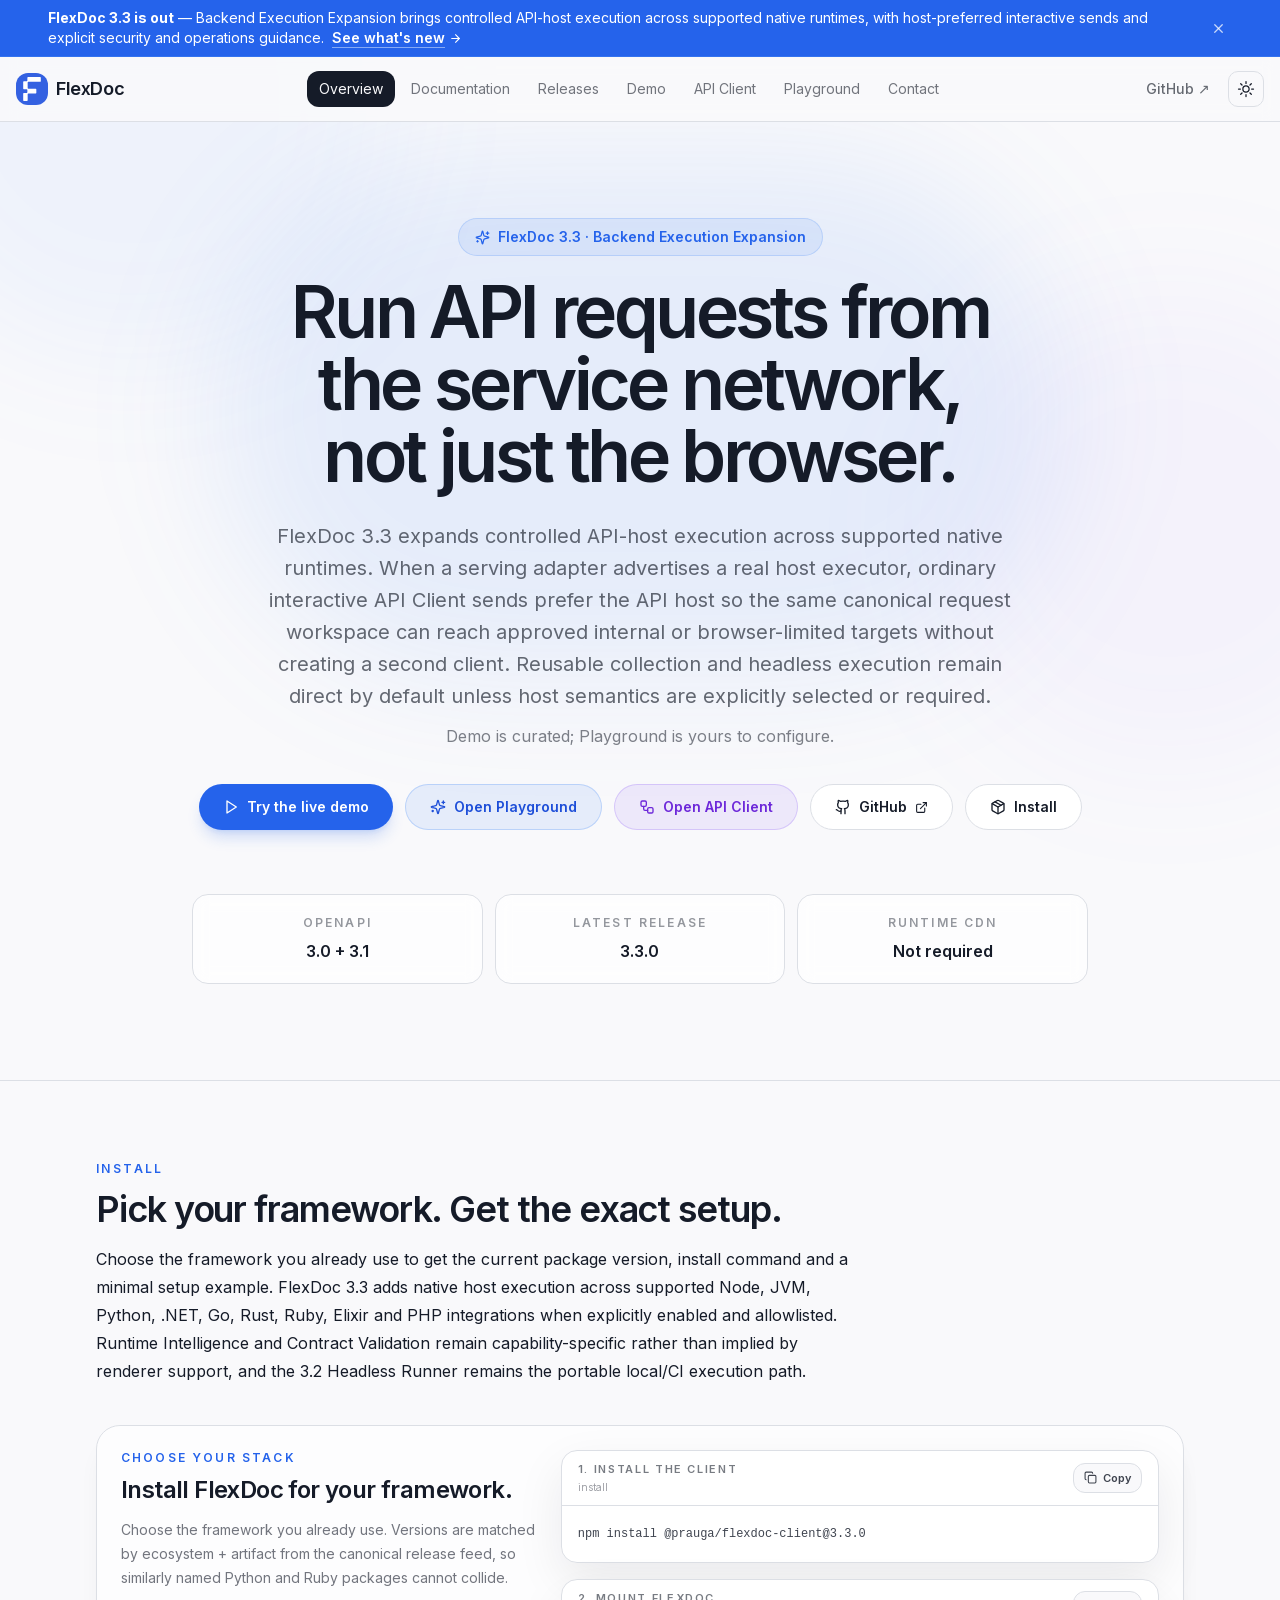
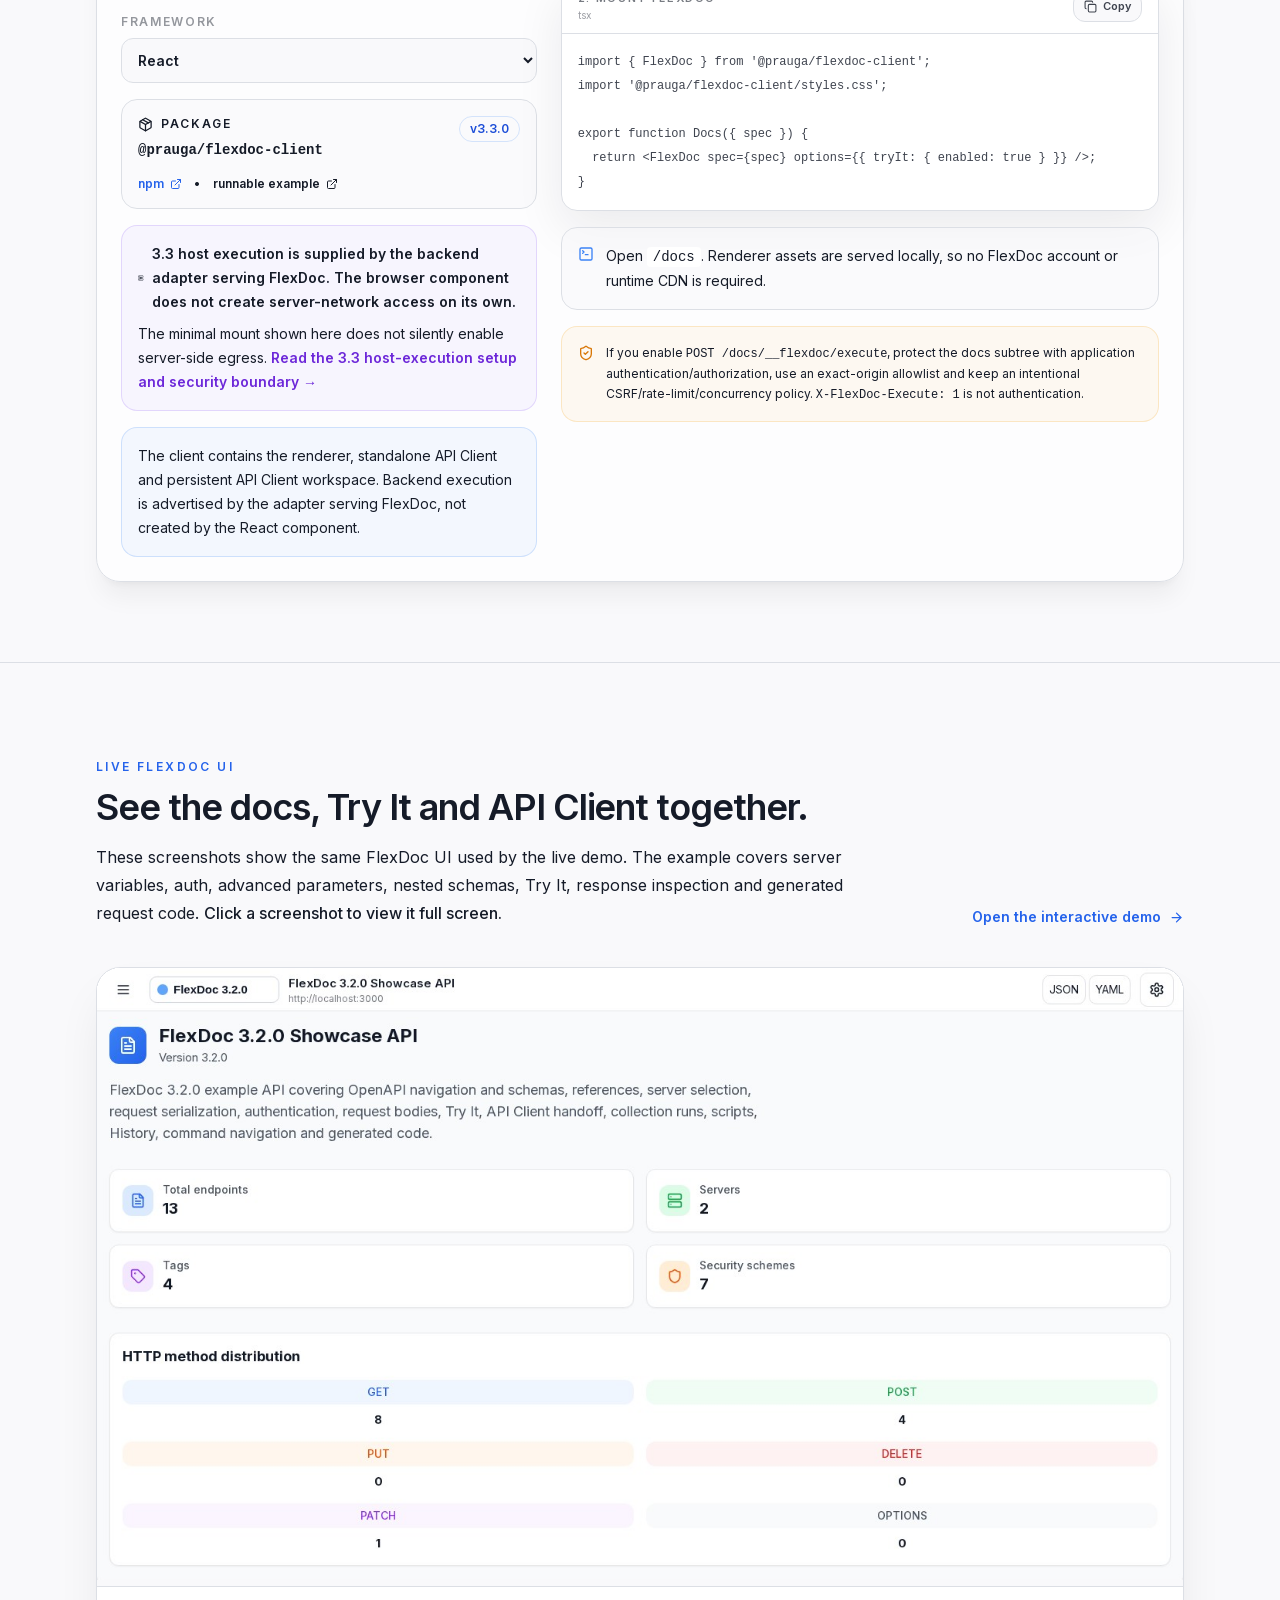
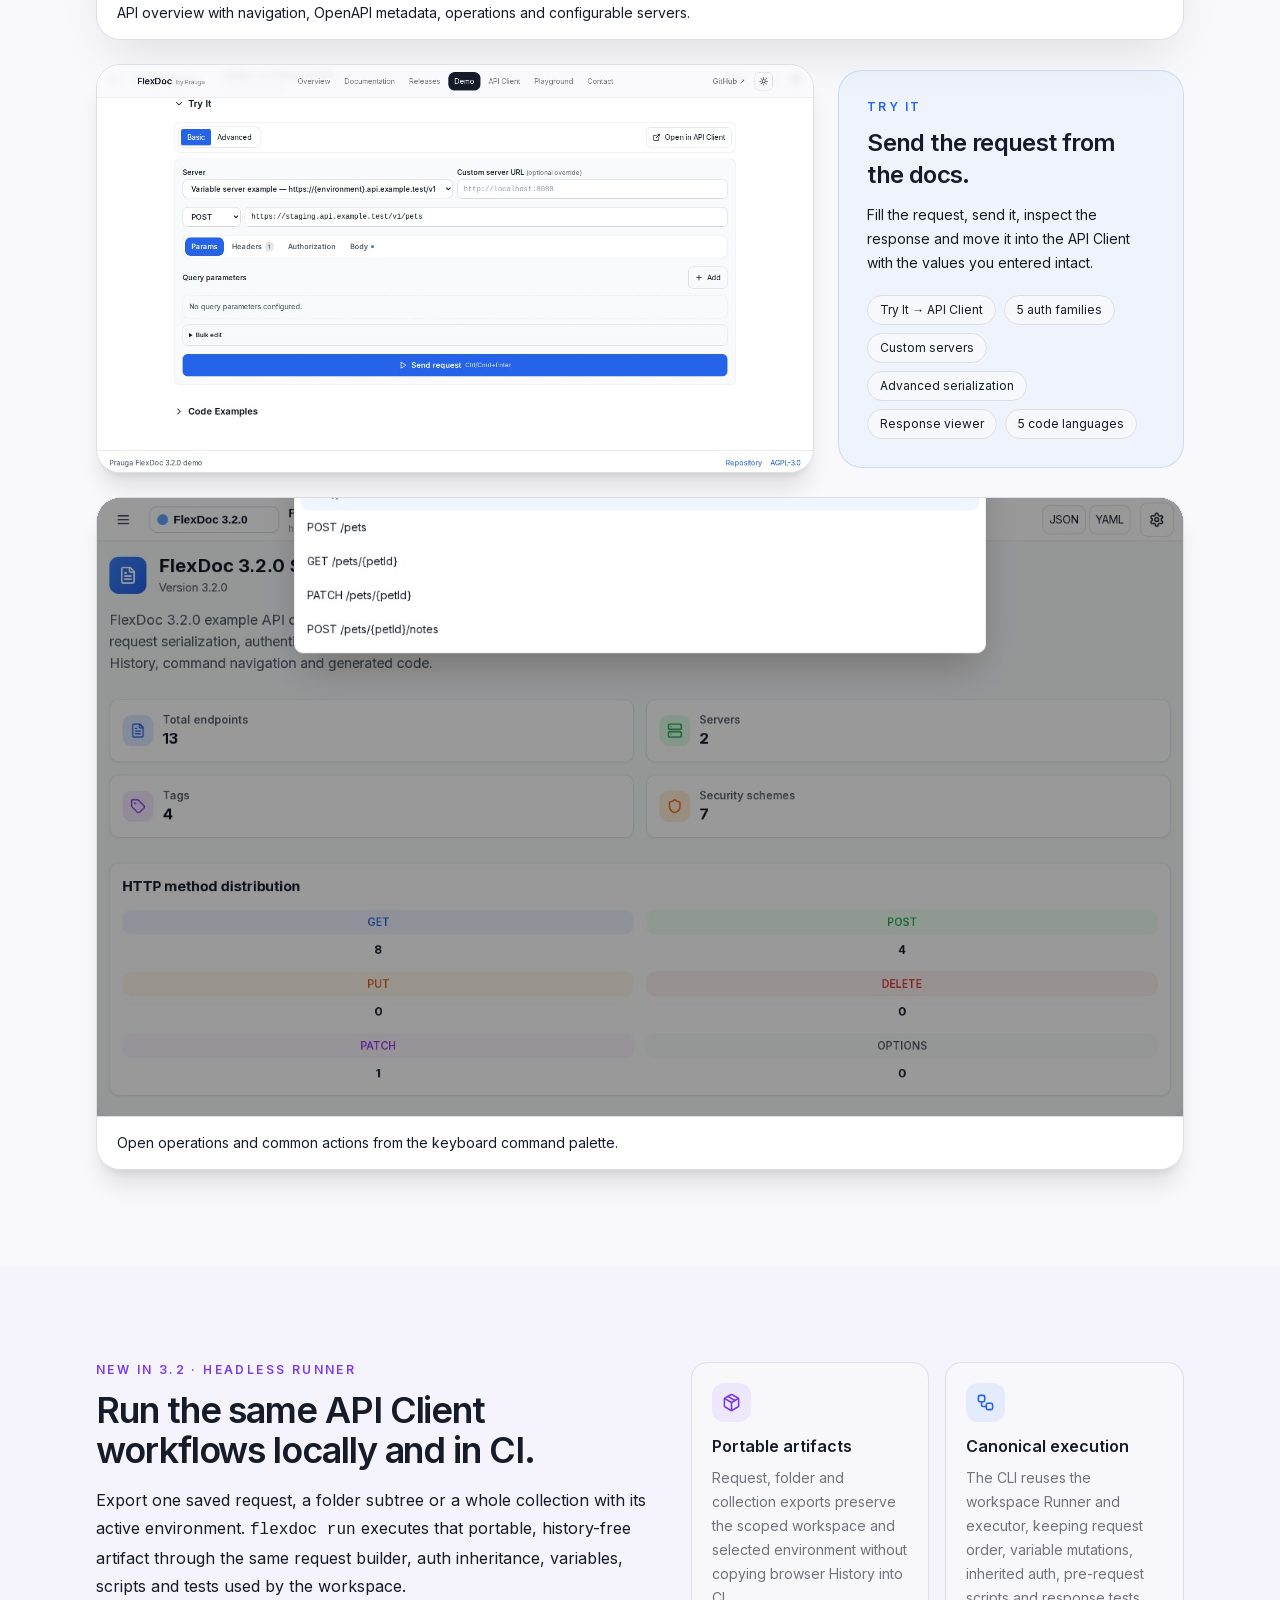
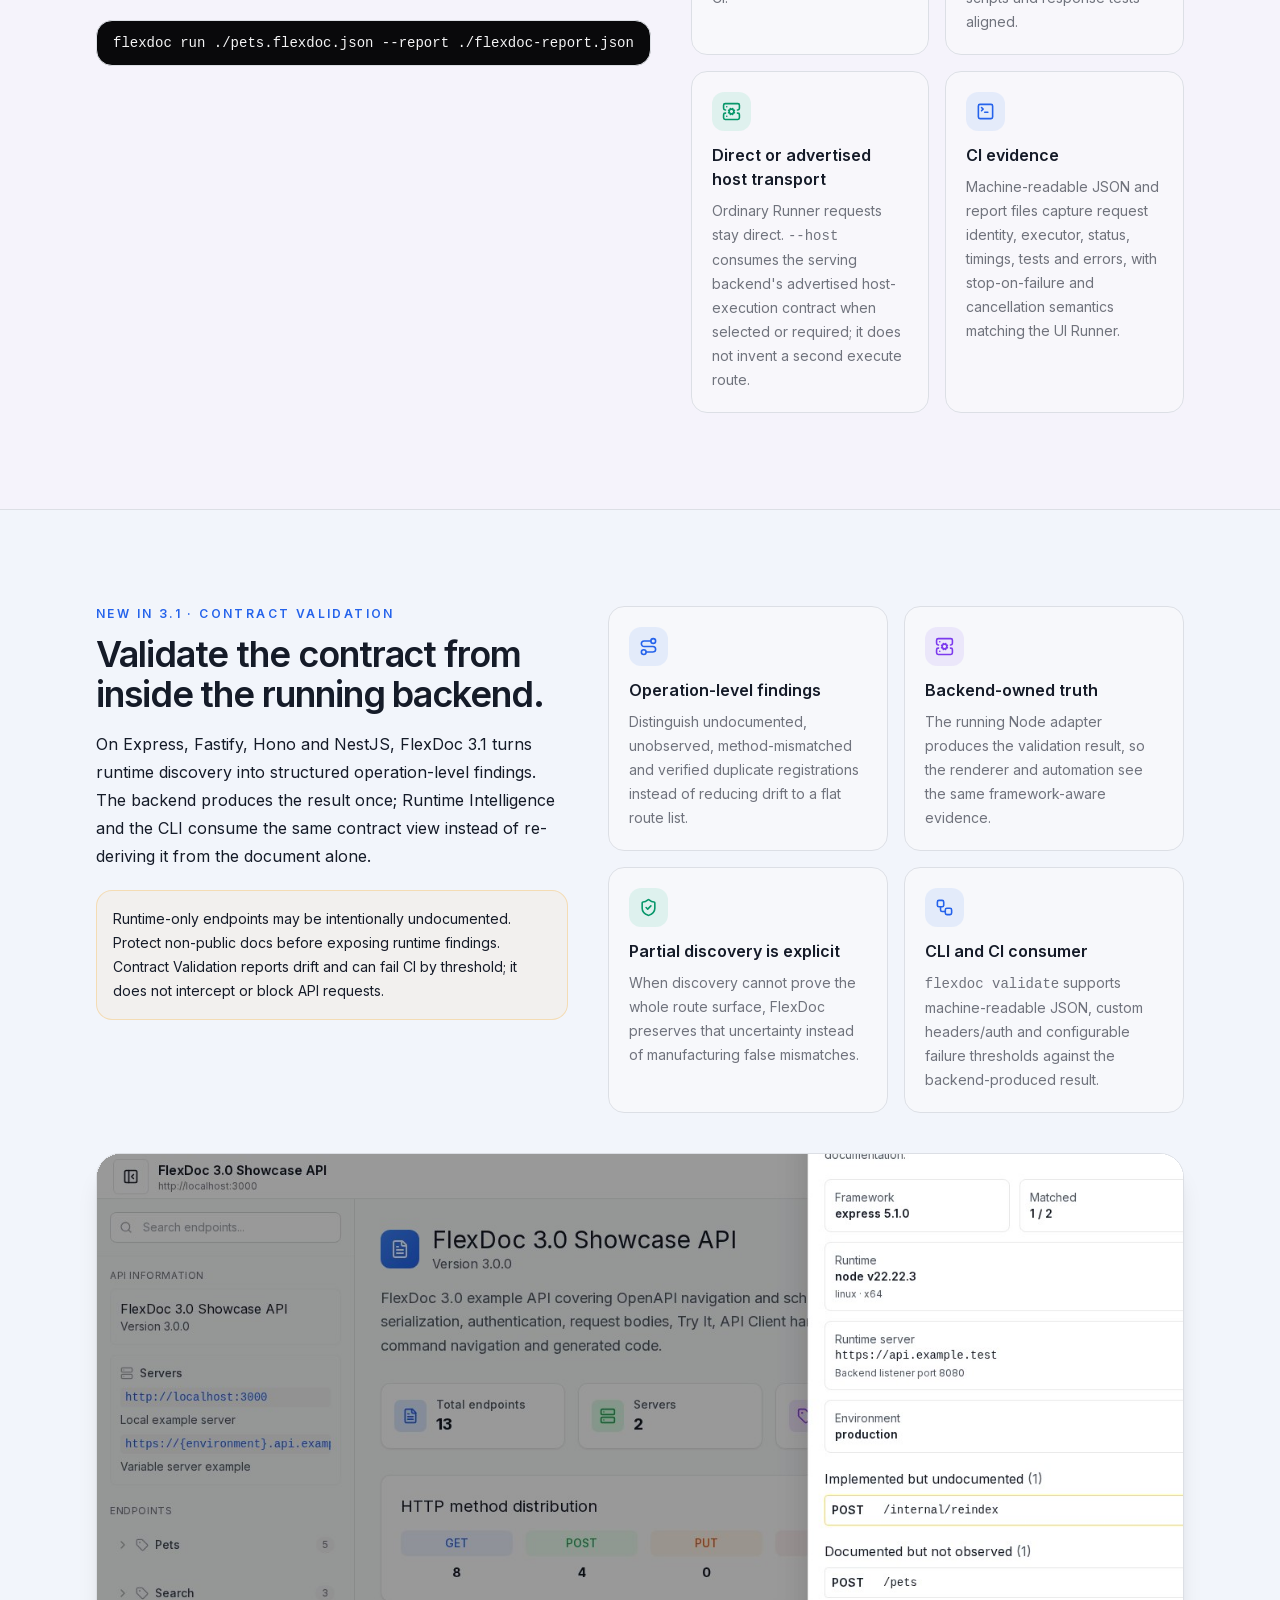
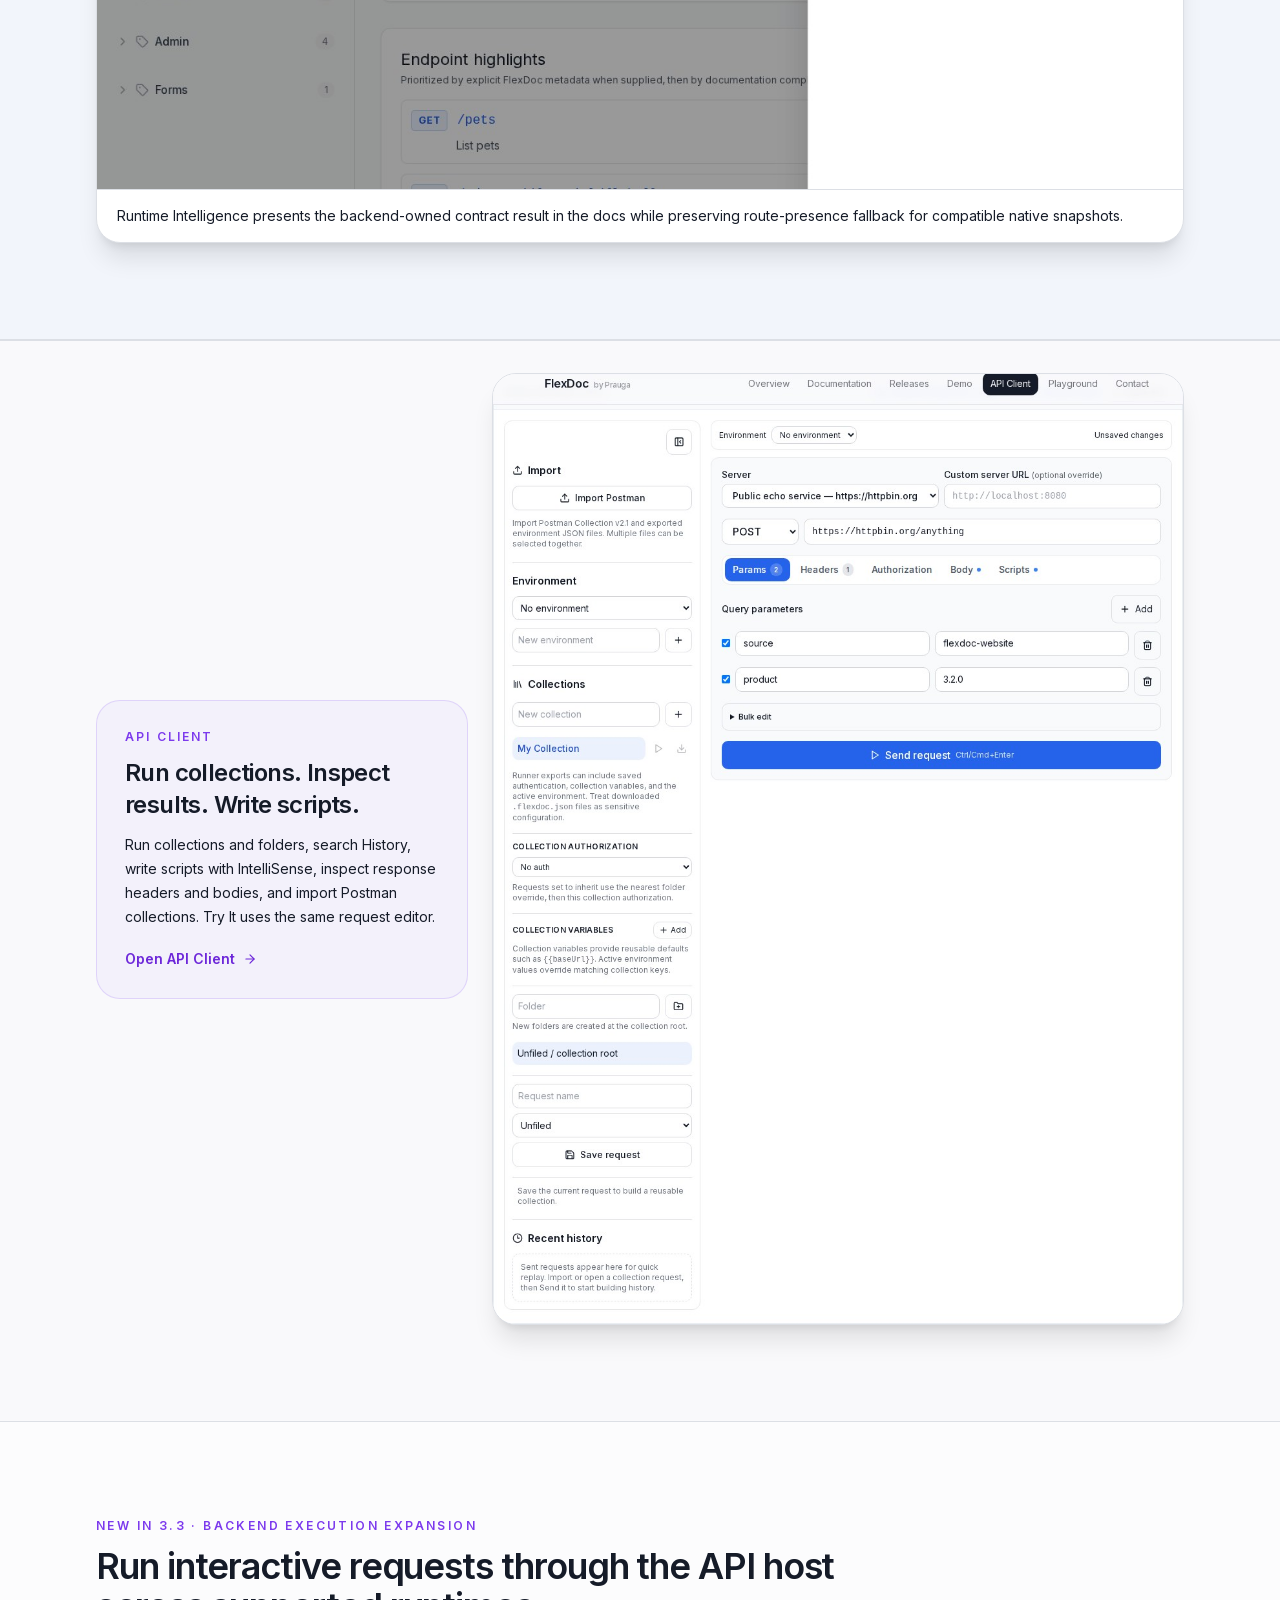
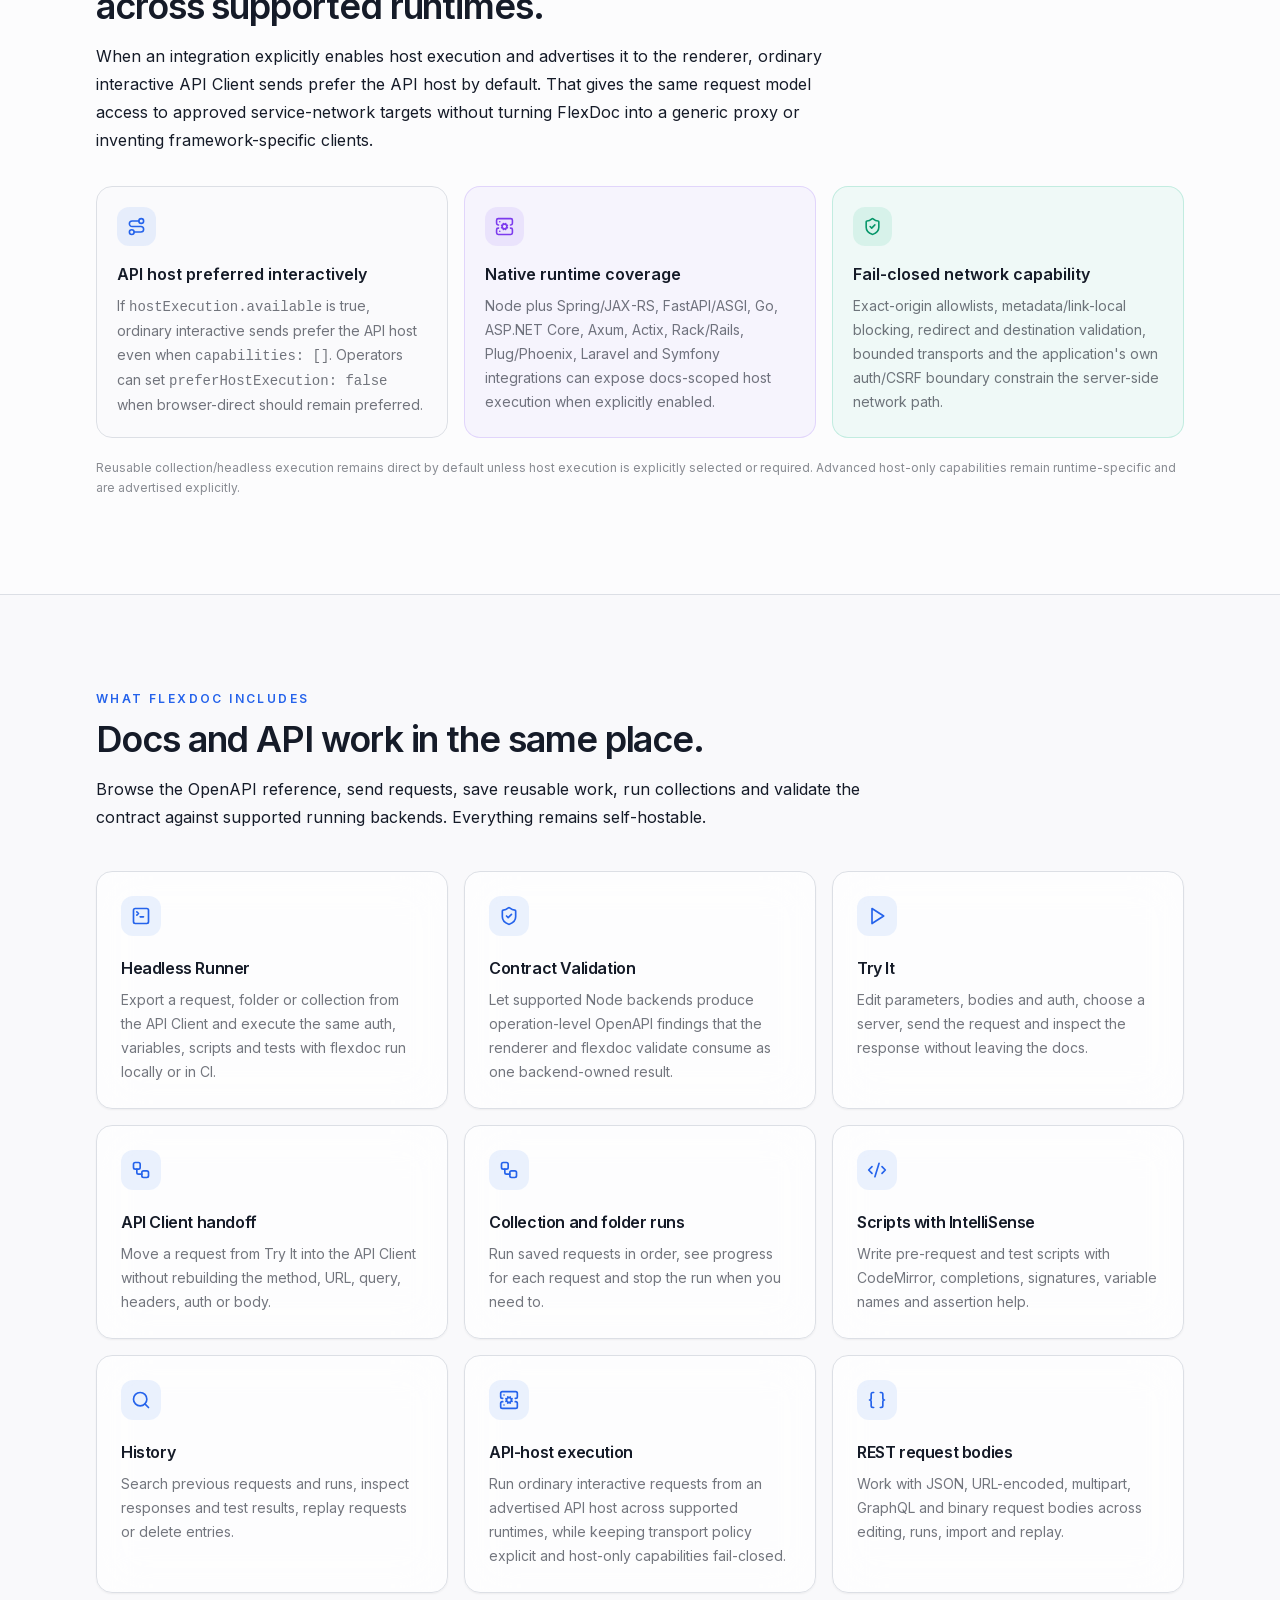
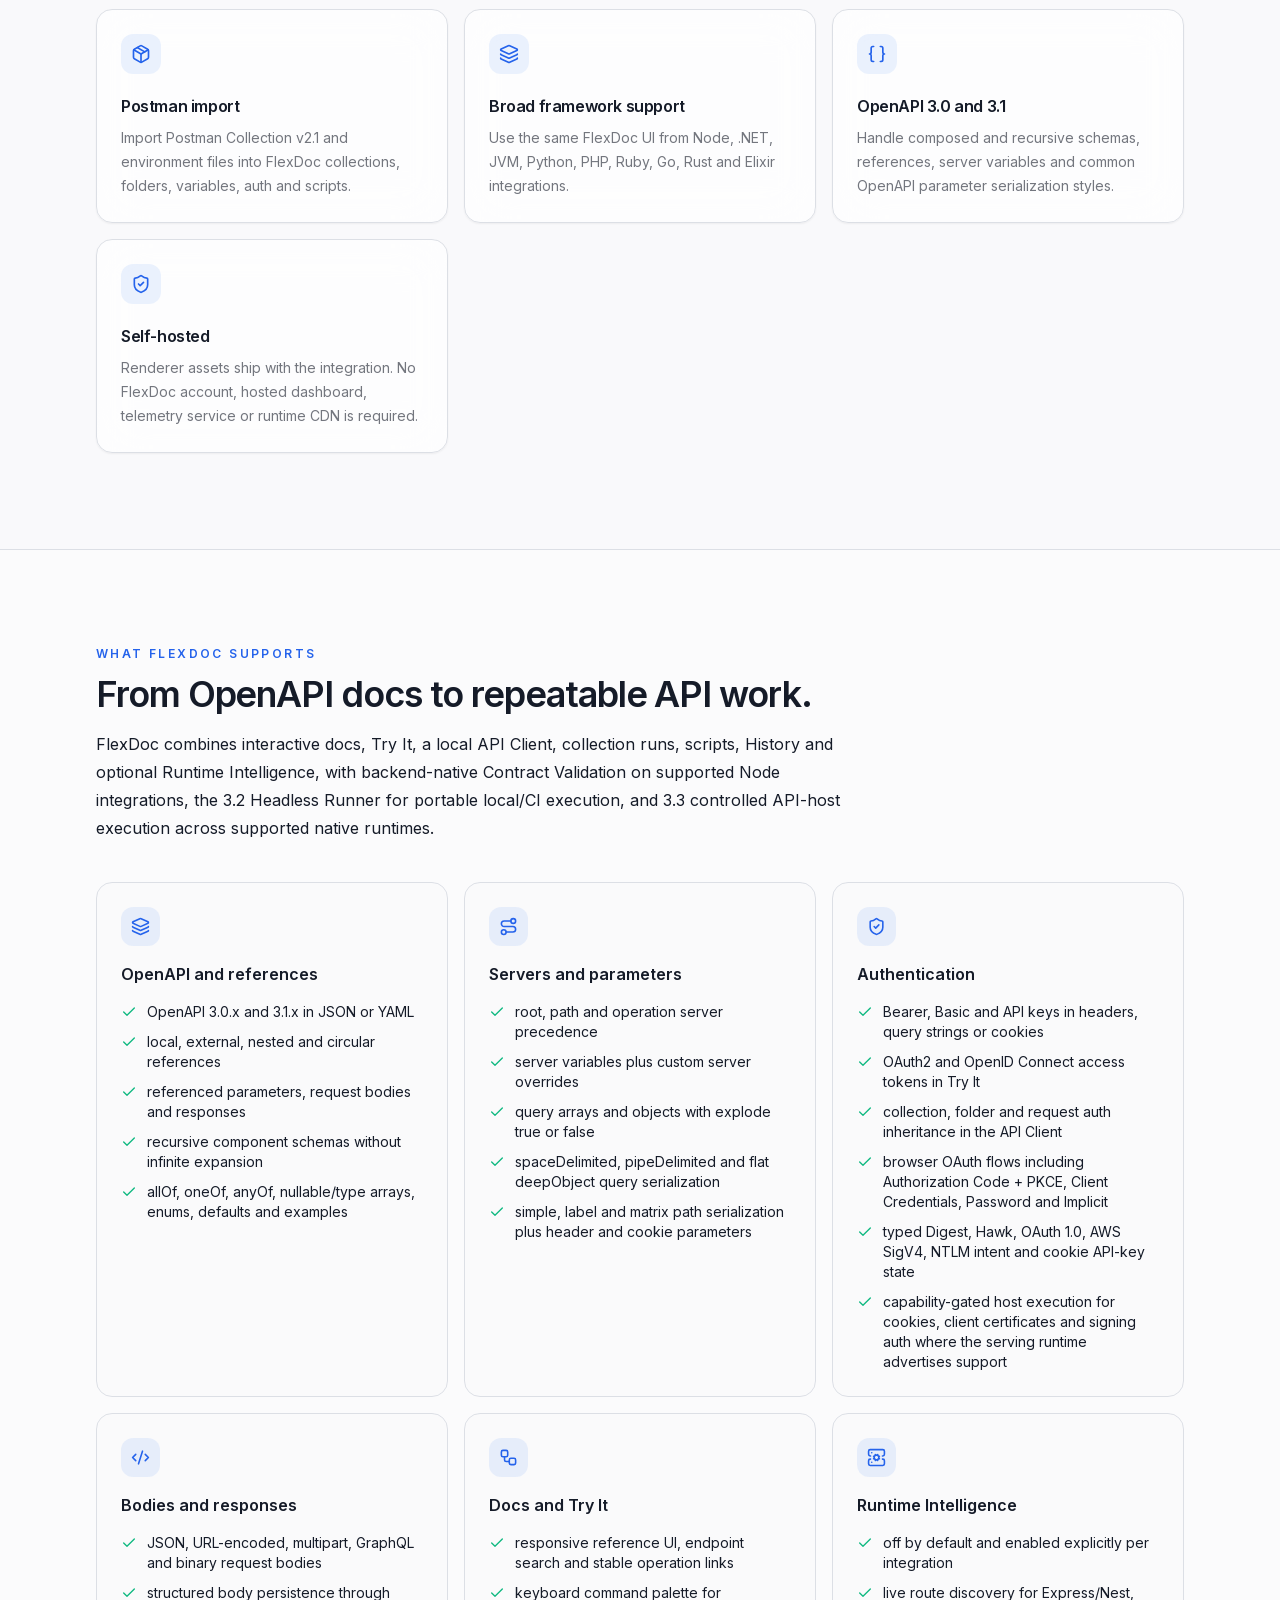
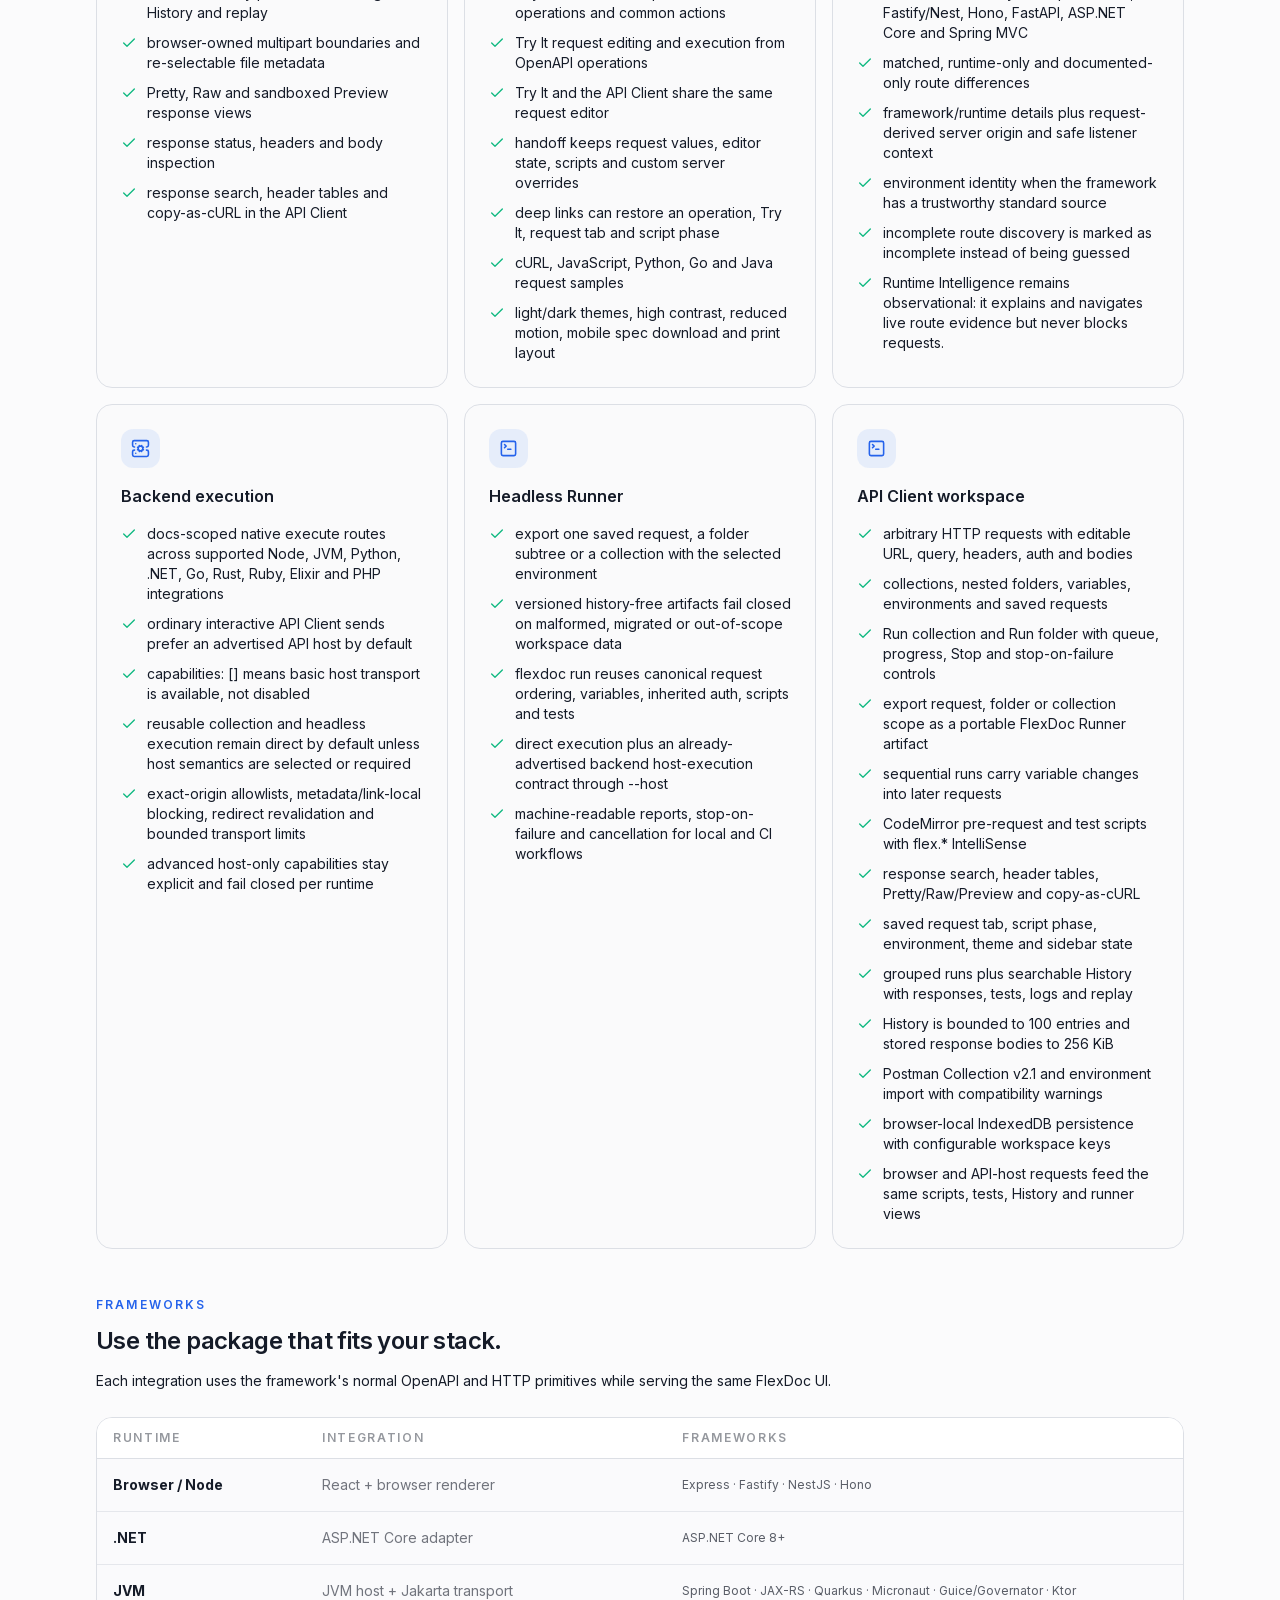
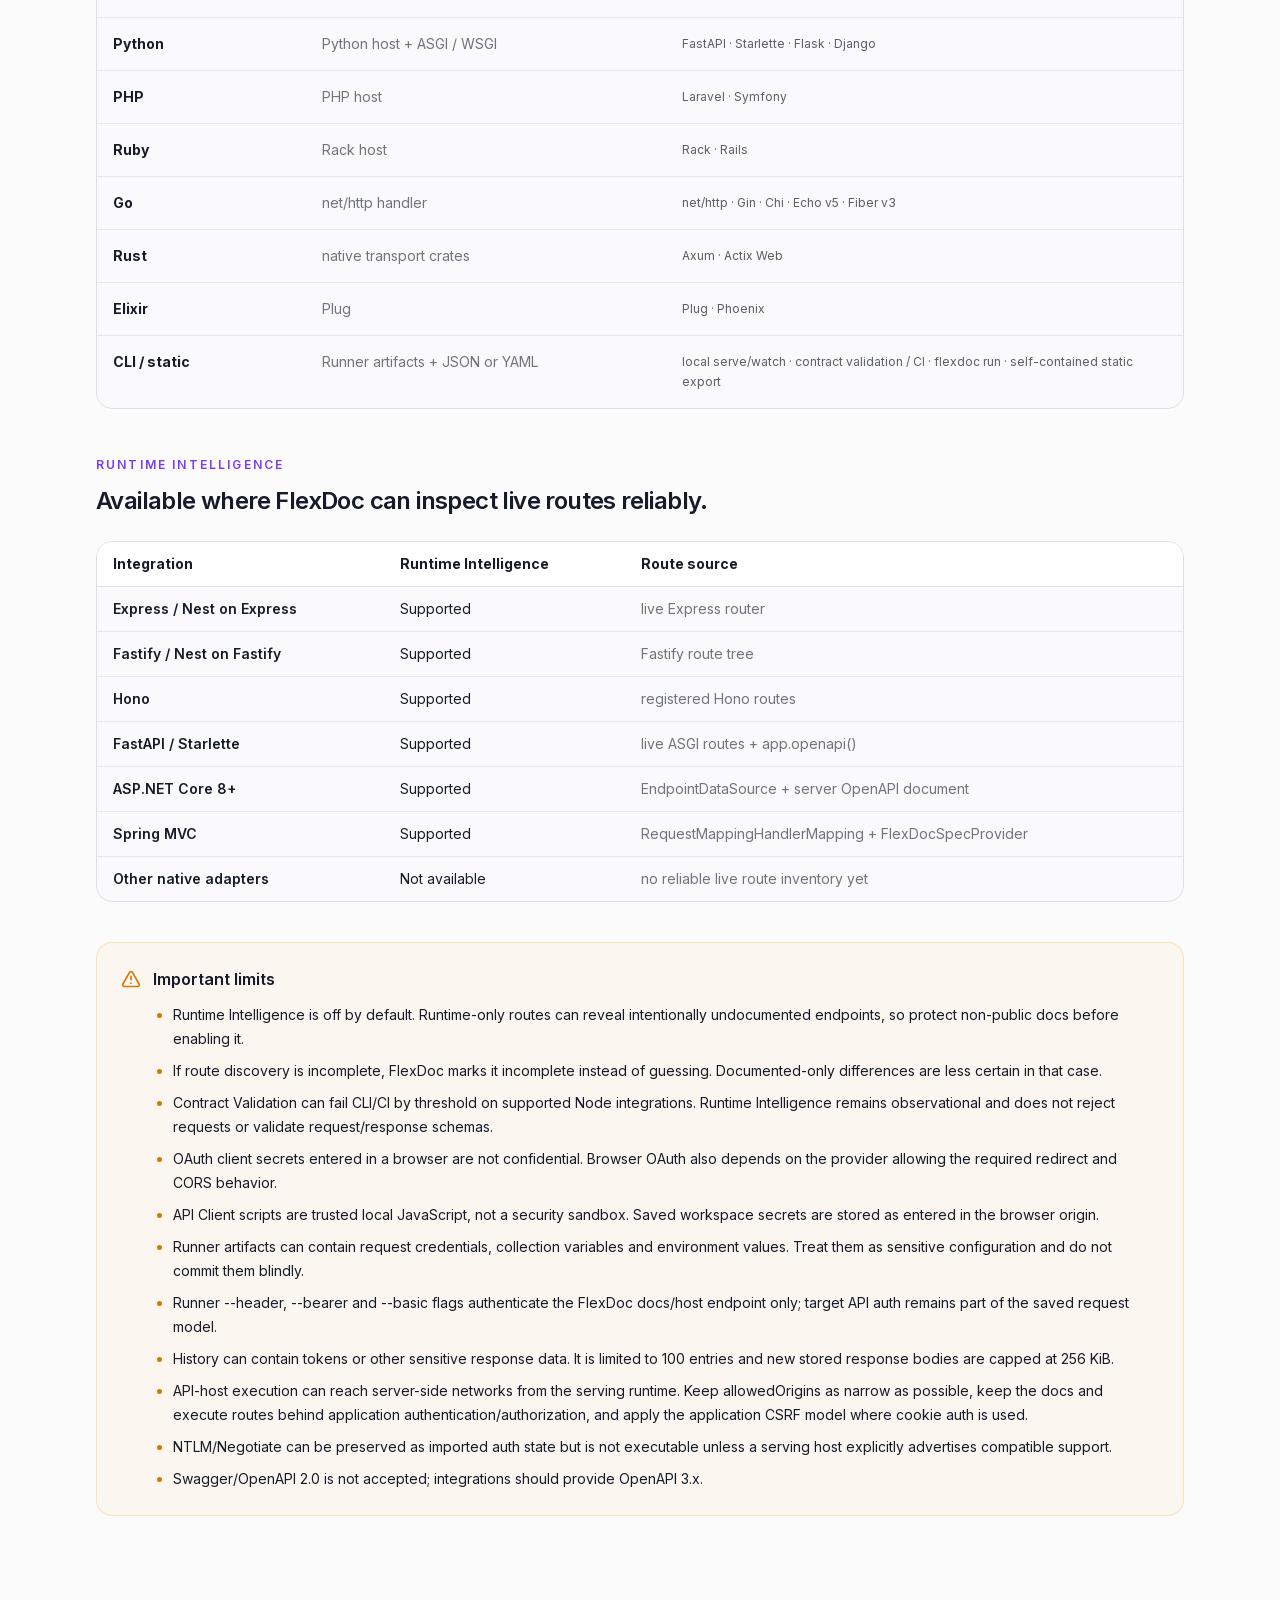
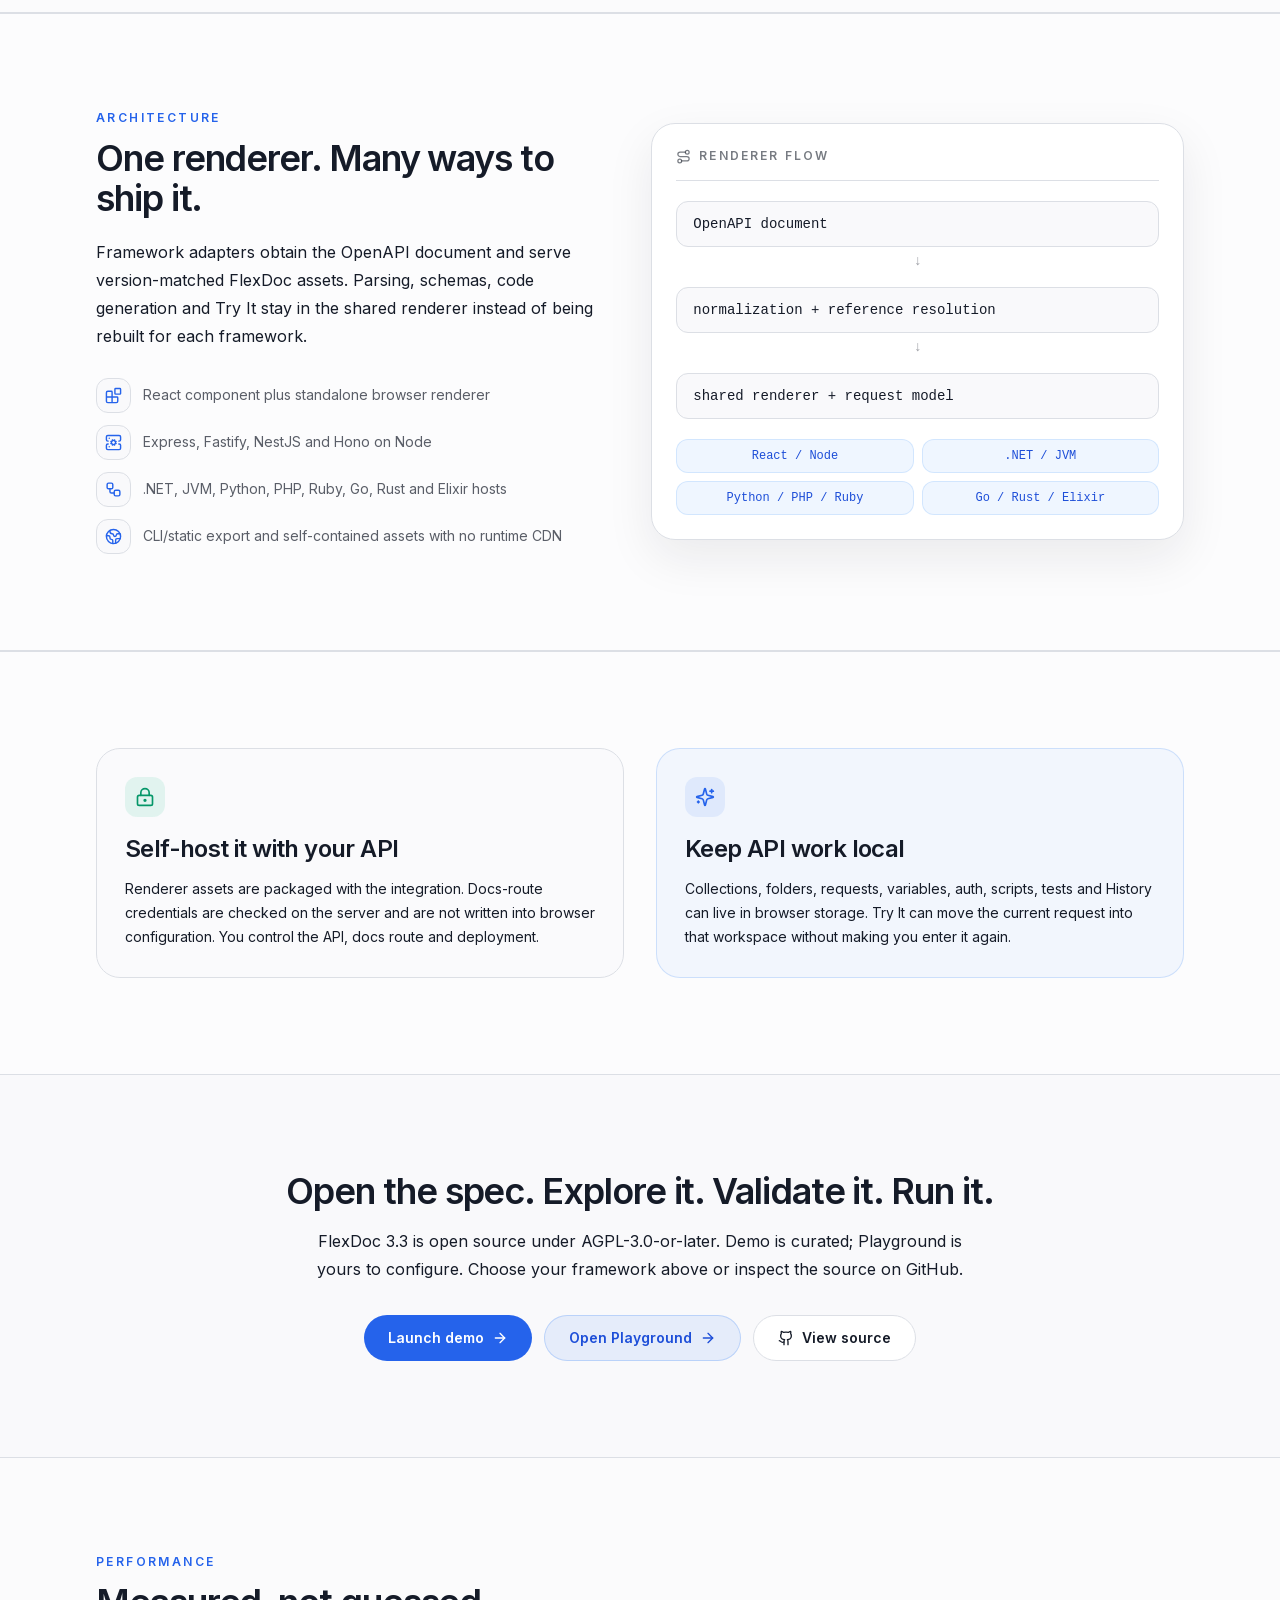
==== commit aabedf10: "chore: website/deploy: publish generated FlexDoc site Publish the production build only after the pr" ====
--- a/index.html
+++ b/index.html
@@ -3,4 +3,4 @@
 
 export function Docs({ spec }) {
   return &lt;FlexDoc spec={spec} options={{ tryIt: { enabled: true } }} /&gt;;
-}</code></pre></div><div class="flex items-start gap-3 rounded-2xl border border-border bg-background/60 p-4 text-sm leading-6 text-foreground/58"><svg xmlns="http://www.w3.org/2000/svg" width="24" height="24" viewBox="0 0 24 24" fill="none" stroke="currentColor" stroke-width="2" stroke-linecap="round" stroke-linejoin="round" class="lucide lucide-square-terminal mt-0.5 h-4 w-4 shrink-0 text-blue-500" aria-hidden="true"><path d="m7 11 2-2-2-2"></path><path d="M11 13h4"></path><rect width="18" height="18" x="3" y="3" rx="2" ry="2"></rect></svg><span>Open <code class="rounded bg-card px-1.5 py-0.5">/docs</code>. Renderer assets are served locally, so no FlexDoc account or runtime CDN is required.</span></div><div class="flex items-start gap-3 rounded-2xl border border-amber-500/20 bg-amber-500/5 p-4 text-xs leading-5 text-foreground/58"><svg xmlns="http://www.w3.org/2000/svg" width="24" height="24" viewBox="0 0 24 24" fill="none" stroke="currentColor" stroke-width="2" stroke-linecap="round" stroke-linejoin="round" class="lucide lucide-shield-check mt-0.5 h-4 w-4 shrink-0 text-amber-600 dark:text-amber-300" aria-hidden="true"><path d="M20 13c0 5-3.5 7.5-7.66 8.95a1 1 0 0 1-.67-.01C7.5 20.5 4 18 4 13V6a1 1 0 0 1 1-1c2 0 4.5-1.2 6.24-2.72a1.17 1.17 0 0 1 1.52 0C14.51 3.81 17 5 19 5a1 1 0 0 1 1 1z"></path><path d="m9 12 2 2 4-4"></path></svg><span>If you enable <code>POST /docs/__flexdoc/execute</code>, protect the docs subtree with application authentication/authorization, use an exact-origin allowlist and keep an intentional CSRF/rate-limit/concurrency policy. <code>X-FlexDoc-Execute: 1</code> is not authentication.</span></div></div></div></div></div></section><section class="px-4 py-16 sm:py-24"><div class="container mx-auto max-w-6xl"><div class="flex flex-col gap-6 lg:flex-row lg:items-end lg:justify-between"><div class="max-w-3xl"><div class="text-xs font-semibold uppercase tracking-[0.2em] text-blue-600 dark:text-blue-300">Live FlexDoc UI</div><h2 class="mt-3 text-3xl font-semibold tracking-[-0.03em] sm:text-4xl">See the docs, Try It and API Client together.</h2><p class="mt-4 text-base leading-7 text-foreground/62">These screenshots show the same FlexDoc UI used by the live demo. The example covers server variables, auth, advanced parameters, nested schemas, Try It, response inspection and generated request code. <span class="font-medium text-foreground/72">Click a screenshot to view it full screen.</span></p></div><a class="inline-flex shrink-0 items-center gap-2 text-sm font-semibold text-blue-600 hover:underline dark:text-blue-300" href="/demo/">Open the interactive demo <svg xmlns="http://www.w3.org/2000/svg" width="15" height="15" viewBox="0 0 24 24" fill="none" stroke="currentColor" stroke-width="2" stroke-linecap="round" stroke-linejoin="round" class="lucide lucide-arrow-right" aria-hidden="true"><path d="M5 12h14"></path><path d="m12 5 7 7-7 7"></path></svg></a></div><div class="mt-10 space-y-6"><figure class="overflow-hidden rounded-3xl border border-border bg-card shadow-2xl shadow-black/10"><img src="/img/flexdoc/showcase-overview-light.jpg" alt="FlexDoc API overview in light mode" class="block h-auto w-full dark:hidden" loading="lazy"/><img src="/img/flexdoc/showcase-overview-dark.jpg" alt="FlexDoc API overview in dark mode" class="hidden h-auto w-full dark:block" loading="lazy"/><figcaption class="border-t border-border px-5 py-4 text-sm text-foreground/58">API overview with navigation, OpenAPI metadata, operations and configurable servers.</figcaption></figure><div class="grid gap-6 lg:grid-cols-[1.35fr_0.65fr] lg:items-center"><figure class="overflow-hidden rounded-3xl border border-border bg-card shadow-xl shadow-black/10"><img src="/img/flexdoc/showcase-try-it-light.jpg" alt="FlexDoc Try It request and response in light mode" class="block h-auto w-full dark:hidden" loading="lazy"/><img src="/img/flexdoc/showcase-try-it-dark.jpg" alt="FlexDoc Try It request and response in dark mode" class="hidden h-auto w-full dark:block" loading="lazy"/></figure><div class="rounded-2xl border border-blue-500/20 bg-blue-500/5 p-5 sm:rounded-3xl sm:p-7"><div class="text-xs font-semibold uppercase tracking-[0.18em] text-blue-600 dark:text-blue-300">Try It</div><h3 class="mt-3 text-xl font-semibold tracking-tight sm:text-2xl">Send the request from the docs.</h3><p class="mt-3 text-sm leading-6 text-foreground/62">Fill the request, send it, inspect the response and move it into the API Client with the values you entered intact.</p><div class="mt-5 flex flex-wrap gap-2 text-xs text-foreground/58"><span class="rounded-full border border-border bg-background/70 px-3 py-1.5">Try It → API Client</span><span class="rounded-full border border-border bg-background/70 px-3 py-1.5">5 auth families</span><span class="rounded-full border border-border bg-background/70 px-3 py-1.5">Custom servers</span><span class="rounded-full border border-border bg-background/70 px-3 py-1.5">Advanced serialization</span><span class="rounded-full border border-border bg-background/70 px-3 py-1.5">Response viewer</span><span class="rounded-full border border-border bg-background/70 px-3 py-1.5">5 code languages</span></div></div></div><figure class="overflow-hidden rounded-3xl border border-border bg-card shadow-xl shadow-black/10"><img src="/img/flexdoc/showcase-command-light.jpg" alt="FlexDoc command palette in light mode" class="block h-auto w-full dark:hidden" loading="lazy"/><img src="/img/flexdoc/showcase-command-dark.jpg" alt="FlexDoc command palette in dark mode" class="hidden h-auto w-full dark:block" loading="lazy"/><figcaption class="border-t border-border px-5 py-4 text-sm text-foreground/58">Open operations and common actions from the keyboard command palette.</figcaption></figure></div></div></section><section class="border-b border-border bg-violet-500/[0.035] px-4 py-16 sm:py-24"><div class="container mx-auto max-w-6xl"><div class="grid gap-10 lg:grid-cols-[0.9fr_1.1fr] lg:items-start"><div><div class="text-xs font-semibold uppercase tracking-[0.2em] text-violet-600 dark:text-violet-300">New in 3.2 · Headless Runner</div><h2 class="mt-3 text-3xl font-semibold tracking-[-0.03em] sm:text-4xl">Run the same API Client workflows locally and in CI.</h2><p class="mt-4 text-base leading-7 text-foreground/62">Export one saved request, a folder subtree or a whole collection with its active environment. <code>flexdoc run</code> executes that portable, history-free artifact through the same request builder, auth inheritance, variables, scripts and tests used by the workspace.</p><pre class="mt-5 overflow-x-auto rounded-2xl border border-border bg-zinc-950 px-4 py-3 text-sm text-zinc-100"><code>flexdoc run ./pets.flexdoc.json --report ./flexdoc-report.json</code></pre></div><div class="grid gap-4 sm:grid-cols-2"><div class="rounded-2xl border border-border bg-background/75 p-5"><div class="mb-3 inline-flex rounded-xl bg-violet-500/10 p-2.5 text-violet-600 dark:text-violet-300"><svg xmlns="http://www.w3.org/2000/svg" width="19" height="19" viewBox="0 0 24 24" fill="none" stroke="currentColor" stroke-width="2" stroke-linecap="round" stroke-linejoin="round" class="lucide lucide-package" aria-hidden="true"><path d="M11 21.73a2 2 0 0 0 2 0l7-4A2 2 0 0 0 21 16V8a2 2 0 0 0-1-1.73l-7-4a2 2 0 0 0-2 0l-7 4A2 2 0 0 0 3 8v8a2 2 0 0 0 1 1.73z"></path><path d="M12 22V12"></path><polyline points="3.29 7 12 12 20.71 7"></polyline><path d="m7.5 4.27 9 5.15"></path></svg></div><h3 class="font-semibold">Portable artifacts</h3><p class="mt-2 text-sm leading-6 text-foreground/60">Request, folder and collection exports preserve the scoped workspace and selected environment without copying browser History into CI.</p></div><div class="rounded-2xl border border-border bg-background/75 p-5"><div class="mb-3 inline-flex rounded-xl bg-blue-500/10 p-2.5 text-blue-600 dark:text-blue-300"><svg xmlns="http://www.w3.org/2000/svg" width="19" height="19" viewBox="0 0 24 24" fill="none" stroke="currentColor" stroke-width="2" stroke-linecap="round" stroke-linejoin="round" class="lucide lucide-workflow" aria-hidden="true"><rect width="8" height="8" x="3" y="3" rx="2"></rect><path d="M7 11v4a2 2 0 0 0 2 2h4"></path><rect width="8" height="8" x="13" y="13" rx="2"></rect></svg></div><h3 class="font-semibold">Canonical execution</h3><p class="mt-2 text-sm leading-6 text-foreground/60">The CLI reuses the workspace Runner and executor, keeping request order, variable mutations, inherited auth, pre-request scripts and response tests aligned.</p></div><div class="rounded-2xl border border-border bg-background/75 p-5"><div class="mb-3 inline-flex rounded-xl bg-emerald-500/10 p-2.5 text-emerald-600 dark:text-emerald-300"><svg xmlns="http://www.w3.org/2000/svg" width="19" height="19" viewBox="0 0 24 24" fill="none" stroke="currentColor" stroke-width="2" stroke-linecap="round" stroke-linejoin="round" class="lucide lucide-server-cog" aria-hidden="true"><path d="m10.852 14.772-.383.923"></path><path d="M13.148 14.772a3 3 0 1 0-2.296-5.544l-.383-.923"></path><path d="m13.148 9.228.383-.923"></path><path d="m13.53 15.696-.382-.924a3 3 0 1 1-2.296-5.544"></path><path d="m14.772 10.852.923-.383"></path><path d="m14.772 13.148.923.383"></path><path d="M4.5 10H4a2 2 0 0 1-2-2V4a2 2 0 0 1 2-2h16a2 2 0 0 1 2 2v4a2 2 0 0 1-2 2h-.5"></path><path d="M4.5 14H4a2 2 0 0 0-2 2v4a2 2 0 0 0 2 2h16a2 2 0 0 0 2-2v-4a2 2 0 0 0-2-2h-.5"></path><path d="M6 18h.01"></path><path d="M6 6h.01"></path><path d="m9.228 10.852-.923-.383"></path><path d="m9.228 13.148-.923.383"></path></svg></div><h3 class="font-semibold">Direct or advertised host transport</h3><p class="mt-2 text-sm leading-6 text-foreground/60">Ordinary Runner requests stay direct. <code>--host</code> consumes the serving backend&#x27;s advertised host-execution contract when selected or required; it does not invent a second execute route.</p></div><div class="rounded-2xl border border-border bg-background/75 p-5"><div class="mb-3 inline-flex rounded-xl bg-blue-500/10 p-2.5 text-blue-600 dark:text-blue-300"><svg xmlns="http://www.w3.org/2000/svg" width="19" height="19" viewBox="0 0 24 24" fill="none" stroke="currentColor" stroke-width="2" stroke-linecap="round" stroke-linejoin="round" class="lucide lucide-square-terminal" aria-hidden="true"><path d="m7 11 2-2-2-2"></path><path d="M11 13h4"></path><rect width="18" height="18" x="3" y="3" rx="2" ry="2"></rect></svg></div><h3 class="font-semibold">CI evidence</h3><p class="mt-2 text-sm leading-6 text-foreground/60">Machine-readable JSON and report files capture request identity, executor, status, timings, tests and errors, with stop-on-failure and cancellation semantics matching the UI Runner.</p></div></div></div></div></section><section class="border-b border-border bg-blue-500/[0.035] px-4 py-16 sm:py-24"><div class="container mx-auto max-w-6xl"><div class="grid gap-10 lg:grid-cols-[0.9fr_1.1fr] lg:items-start"><div><div class="text-xs font-semibold uppercase tracking-[0.2em] text-blue-600 dark:text-blue-300">New in 3.1 · Contract Validation</div><h2 class="mt-3 text-3xl font-semibold tracking-[-0.03em] sm:text-4xl">Validate the contract from inside the running backend.</h2><p class="mt-4 text-base leading-7 text-foreground/62">On Express, Fastify, Hono and NestJS, FlexDoc 3.1 turns runtime discovery into structured operation-level findings. The backend produces the result once; Runtime Intelligence and the CLI consume the same contract view instead of re-deriving it from the document alone.</p><div class="mt-5 rounded-2xl border border-amber-500/25 bg-amber-500/5 p-4 text-sm leading-6 text-foreground/62">Runtime-only endpoints may be intentionally undocumented. Protect non-public docs before exposing runtime findings. Contract Validation reports drift and can fail CI by threshold; it does not intercept or block API requests.</div></div><div class="grid gap-4 sm:grid-cols-2"><div class="rounded-2xl border border-border bg-background/75 p-5"><div class="mb-3 inline-flex rounded-xl bg-blue-500/10 p-2.5 text-blue-600 dark:text-blue-300"><svg xmlns="http://www.w3.org/2000/svg" width="19" height="19" viewBox="0 0 24 24" fill="none" stroke="currentColor" stroke-width="2" stroke-linecap="round" stroke-linejoin="round" class="lucide lucide-route" aria-hidden="true"><circle cx="6" cy="19" r="3"></circle><path d="M9 19h8.5a3.5 3.5 0 0 0 0-7h-11a3.5 3.5 0 0 1 0-7H15"></path><circle cx="18" cy="5" r="3"></circle></svg></div><h3 class="font-semibold">Operation-level findings</h3><p class="mt-2 text-sm leading-6 text-foreground/60">Distinguish undocumented, unobserved, method-mismatched and verified duplicate registrations instead of reducing drift to a flat route list.</p></div><div class="rounded-2xl border border-border bg-background/75 p-5"><div class="mb-3 inline-flex rounded-xl bg-violet-500/10 p-2.5 text-violet-600 dark:text-violet-300"><svg xmlns="http://www.w3.org/2000/svg" width="19" height="19" viewBox="0 0 24 24" fill="none" stroke="currentColor" stroke-width="2" stroke-linecap="round" stroke-linejoin="round" class="lucide lucide-server-cog" aria-hidden="true"><path d="m10.852 14.772-.383.923"></path><path d="M13.148 14.772a3 3 0 1 0-2.296-5.544l-.383-.923"></path><path d="m13.148 9.228.383-.923"></path><path d="m13.53 15.696-.382-.924a3 3 0 1 1-2.296-5.544"></path><path d="m14.772 10.852.923-.383"></path><path d="m14.772 13.148.923.383"></path><path d="M4.5 10H4a2 2 0 0 1-2-2V4a2 2 0 0 1 2-2h16a2 2 0 0 1 2 2v4a2 2 0 0 1-2 2h-.5"></path><path d="M4.5 14H4a2 2 0 0 0-2 2v4a2 2 0 0 0 2 2h16a2 2 0 0 0 2-2v-4a2 2 0 0 0-2-2h-.5"></path><path d="M6 18h.01"></path><path d="M6 6h.01"></path><path d="m9.228 10.852-.923-.383"></path><path d="m9.228 13.148-.923.383"></path></svg></div><h3 class="font-semibold">Backend-owned truth</h3><p class="mt-2 text-sm leading-6 text-foreground/60">The running Node adapter produces the validation result, so the renderer and automation see the same framework-aware evidence.</p></div><div class="rounded-2xl border border-border bg-background/75 p-5"><div class="mb-3 inline-flex rounded-xl bg-emerald-500/10 p-2.5 text-emerald-600 dark:text-emerald-300"><svg xmlns="http://www.w3.org/2000/svg" width="19" height="19" viewBox="0 0 24 24" fill="none" stroke="currentColor" stroke-width="2" stroke-linecap="round" stroke-linejoin="round" class="lucide lucide-shield-check" aria-hidden="true"><path d="M20 13c0 5-3.5 7.5-7.66 8.95a1 1 0 0 1-.67-.01C7.5 20.5 4 18 4 13V6a1 1 0 0 1 1-1c2 0 4.5-1.2 6.24-2.72a1.17 1.17 0 0 1 1.52 0C14.51 3.81 17 5 19 5a1 1 0 0 1 1 1z"></path><path d="m9 12 2 2 4-4"></path></svg></div><h3 class="font-semibold">Partial discovery is explicit</h3><p class="mt-2 text-sm leading-6 text-foreground/60">When discovery cannot prove the whole route surface, FlexDoc preserves that uncertainty instead of manufacturing false mismatches.</p></div><div class="rounded-2xl border border-border bg-background/75 p-5"><div class="mb-3 inline-flex rounded-xl bg-blue-500/10 p-2.5 text-blue-600 dark:text-blue-300"><svg xmlns="http://www.w3.org/2000/svg" width="19" height="19" viewBox="0 0 24 24" fill="none" stroke="currentColor" stroke-width="2" stroke-linecap="round" stroke-linejoin="round" class="lucide lucide-workflow" aria-hidden="true"><rect width="8" height="8" x="3" y="3" rx="2"></rect><path d="M7 11v4a2 2 0 0 0 2 2h4"></path><rect width="8" height="8" x="13" y="13" rx="2"></rect></svg></div><h3 class="font-semibold">CLI and CI consumer</h3><p class="mt-2 text-sm leading-6 text-foreground/60"><code>flexdoc validate</code> supports machine-readable JSON, custom headers/auth and configurable failure thresholds against the backend-produced result.</p></div></div></div><figure class="mt-10 overflow-hidden rounded-3xl border border-border bg-card shadow-xl shadow-black/10"><img src="/img/flexdoc/showcase-runtime-light.jpg" alt="FlexDoc Runtime Intelligence in light mode" class="block h-auto w-full dark:hidden" loading="lazy"/><img src="/img/flexdoc/showcase-runtime-dark.jpg" alt="FlexDoc Runtime Intelligence in dark mode" class="hidden h-auto w-full dark:block" loading="lazy"/><figcaption class="border-t border-border px-5 py-4 text-sm text-foreground/58">Runtime Intelligence presents the backend-owned contract result in the docs while preserving route-presence fallback for compatible native snapshots.</figcaption></figure></div></section><section data-api-client-showcase="true" class="border-t border-border px-4 pb-16 pt-6 sm:pb-24 sm:pt-8"><div class="container mx-auto grid max-w-6xl gap-4 sm:gap-6 lg:grid-cols-[0.7fr_1.3fr] lg:items-center"><div data-api-client-callout="true" class="order-2 rounded-2xl border border-violet-500/20 bg-violet-500/5 p-5 sm:order-none sm:rounded-3xl sm:p-7"><div class="text-[11px] font-semibold uppercase tracking-[0.18em] text-violet-600 dark:text-violet-300 sm:text-xs">API Client</div><h3 class="mt-3 text-xl font-semibold tracking-tight sm:text-2xl">Run collections. Inspect results. Write scripts.</h3><p class="mt-3 text-sm leading-6 text-foreground/62">Run collections and folders, search History, write scripts with IntelliSense, inspect response headers and bodies, and import Postman collections. Try It uses the same request editor.</p><a class="mt-4 inline-flex items-center gap-2 text-sm font-semibold text-violet-700 hover:underline dark:text-violet-300 sm:mt-5" href="/client/">Open API Client <svg xmlns="http://www.w3.org/2000/svg" width="14" height="14" viewBox="0 0 24 24" fill="none" stroke="currentColor" stroke-width="2" stroke-linecap="round" stroke-linejoin="round" class="lucide lucide-arrow-right" aria-hidden="true"><path d="M5 12h14"></path><path d="m12 5 7 7-7 7"></path></svg></a></div><figure class="order-1 overflow-hidden rounded-2xl border border-border bg-card shadow-xl shadow-black/10 sm:order-none sm:rounded-3xl"><img src="/img/flexdoc/showcase-api-client-light.jpg" alt="FlexDoc API Client in light mode" class="block h-auto w-full dark:hidden" loading="lazy"/><img src="/img/flexdoc/showcase-api-client-dark.jpg" alt="FlexDoc API Client in dark mode" class="hidden h-auto w-full dark:block" loading="lazy"/></figure></div></section><section class="border-y border-border bg-card/45 px-4 py-16 sm:py-24"><div class="container mx-auto max-w-6xl"><div class="max-w-3xl"><div class="text-xs font-semibold uppercase tracking-[0.2em] text-violet-600 dark:text-violet-300">New in 3.3 · Backend Execution Expansion</div><h2 class="mt-3 text-3xl font-semibold tracking-[-0.03em] sm:text-4xl">Run interactive requests through the API host across supported runtimes.</h2><p class="mt-4 text-base leading-7 text-foreground/62">When an integration explicitly enables host execution and advertises it to the renderer, ordinary interactive API Client sends prefer the API host by default. That gives the same request model access to approved service-network targets without turning FlexDoc into a generic proxy or inventing framework-specific clients.</p></div><div class="mt-8 grid gap-4 md:grid-cols-3"><div class="rounded-2xl border border-border bg-background/70 p-5"><div class="mb-4 inline-flex rounded-xl bg-blue-500/10 p-2.5 text-blue-600 dark:text-blue-300"><svg xmlns="http://www.w3.org/2000/svg" width="19" height="19" viewBox="0 0 24 24" fill="none" stroke="currentColor" stroke-width="2" stroke-linecap="round" stroke-linejoin="round" class="lucide lucide-route" aria-hidden="true"><circle cx="6" cy="19" r="3"></circle><path d="M9 19h8.5a3.5 3.5 0 0 0 0-7h-11a3.5 3.5 0 0 1 0-7H15"></path><circle cx="18" cy="5" r="3"></circle></svg></div><h3 class="font-semibold">API host preferred interactively</h3><p class="mt-2 text-sm leading-6 text-foreground/60">If <code>hostExecution.available</code> is true, ordinary interactive sends prefer the API host even when <code>capabilities: []</code>. Operators can set <code>preferHostExecution: false</code> when browser-direct should remain preferred.</p></div><div class="rounded-2xl border border-violet-500/20 bg-violet-500/5 p-5"><div class="mb-4 inline-flex rounded-xl bg-violet-500/10 p-2.5 text-violet-600 dark:text-violet-300"><svg xmlns="http://www.w3.org/2000/svg" width="19" height="19" viewBox="0 0 24 24" fill="none" stroke="currentColor" stroke-width="2" stroke-linecap="round" stroke-linejoin="round" class="lucide lucide-server-cog" aria-hidden="true"><path d="m10.852 14.772-.383.923"></path><path d="M13.148 14.772a3 3 0 1 0-2.296-5.544l-.383-.923"></path><path d="m13.148 9.228.383-.923"></path><path d="m13.53 15.696-.382-.924a3 3 0 1 1-2.296-5.544"></path><path d="m14.772 10.852.923-.383"></path><path d="m14.772 13.148.923.383"></path><path d="M4.5 10H4a2 2 0 0 1-2-2V4a2 2 0 0 1 2-2h16a2 2 0 0 1 2 2v4a2 2 0 0 1-2 2h-.5"></path><path d="M4.5 14H4a2 2 0 0 0-2 2v4a2 2 0 0 0 2 2h16a2 2 0 0 0 2-2v-4a2 2 0 0 0-2-2h-.5"></path><path d="M6 18h.01"></path><path d="M6 6h.01"></path><path d="m9.228 10.852-.923-.383"></path><path d="m9.228 13.148-.923.383"></path></svg></div><h3 class="font-semibold">Native runtime coverage</h3><p class="mt-2 text-sm leading-6 text-foreground/60">Node plus Spring/JAX-RS, FastAPI/ASGI, Go, ASP.NET Core, Axum, Actix, Rack/Rails, Plug/Phoenix, Laravel and Symfony integrations can expose docs-scoped host execution when explicitly enabled.</p></div><div class="rounded-2xl border border-emerald-500/20 bg-emerald-500/5 p-5"><div class="mb-4 inline-flex rounded-xl bg-emerald-500/10 p-2.5 text-emerald-600 dark:text-emerald-300"><svg xmlns="http://www.w3.org/2000/svg" width="19" height="19" viewBox="0 0 24 24" fill="none" stroke="currentColor" stroke-width="2" stroke-linecap="round" stroke-linejoin="round" class="lucide lucide-shield-check" aria-hidden="true"><path d="M20 13c0 5-3.5 7.5-7.66 8.95a1 1 0 0 1-.67-.01C7.5 20.5 4 18 4 13V6a1 1 0 0 1 1-1c2 0 4.5-1.2 6.24-2.72a1.17 1.17 0 0 1 1.52 0C14.51 3.81 17 5 19 5a1 1 0 0 1 1 1z"></path><path d="m9 12 2 2 4-4"></path></svg></div><h3 class="font-semibold">Fail-closed network capability</h3><p class="mt-2 text-sm leading-6 text-foreground/60">Exact-origin allowlists, metadata/link-local blocking, redirect and destination validation, bounded transports and the application&#x27;s own auth/CSRF boundary constrain the server-side network path.</p></div></div><p class="mt-5 text-xs leading-5 text-foreground/50">Reusable collection/headless execution remains direct by default unless host execution is explicitly selected or required. Advanced host-only capabilities remain runtime-specific and are advertised explicitly.</p></div></section><section class="px-4 py-16 sm:py-24"><div class="container mx-auto max-w-6xl"><div class="max-w-3xl"><div class="text-xs font-semibold uppercase tracking-[0.2em] text-blue-600 dark:text-blue-300">What FlexDoc includes</div><h2 class="mt-3 text-3xl font-semibold tracking-[-0.03em] sm:text-4xl">Docs and API work in the same place.</h2><p class="mt-4 text-base leading-7 text-foreground/62">Browse the OpenAPI reference, send requests, save reusable work, run collections and validate the contract against supported running backends. Everything remains self-hostable.</p></div><div data-mobile-card-row="true" class="mobile-snap-row mt-10 flex items-start snap-x snap-mandatory gap-4 overflow-x-auto pb-3 md:grid md:grid-cols-2 md:items-stretch md:overflow-visible md:pb-0 lg:grid-cols-3"><div class="glass-card w-full shrink-0 self-start snap-start rounded-2xl p-5 sm:p-6 md:w-auto md:max-w-none md:self-stretch md:shrink"><div class="mb-5 inline-flex rounded-xl bg-blue-500/10 p-2.5 text-blue-600 dark:text-blue-300"><svg xmlns="http://www.w3.org/2000/svg" width="20" height="20" viewBox="0 0 24 24" fill="none" stroke="currentColor" stroke-width="2" stroke-linecap="round" stroke-linejoin="round" class="lucide lucide-square-terminal" aria-hidden="true"><path d="m7 11 2-2-2-2"></path><path d="M11 13h4"></path><rect width="18" height="18" x="3" y="3" rx="2" ry="2"></rect></svg></div><h3 class="font-semibold tracking-tight">Headless Runner</h3><p class="mt-2 text-sm leading-6 text-foreground/60">Export a request, folder or collection from the API Client and execute the same auth, variables, scripts and tests with flexdoc run locally or in CI.</p></div><div class="glass-card w-full shrink-0 self-start snap-start rounded-2xl p-5 sm:p-6 md:w-auto md:max-w-none md:self-stretch md:shrink"><div class="mb-5 inline-flex rounded-xl bg-blue-500/10 p-2.5 text-blue-600 dark:text-blue-300"><svg xmlns="http://www.w3.org/2000/svg" width="20" height="20" viewBox="0 0 24 24" fill="none" stroke="currentColor" stroke-width="2" stroke-linecap="round" stroke-linejoin="round" class="lucide lucide-shield-check" aria-hidden="true"><path d="M20 13c0 5-3.5 7.5-7.66 8.95a1 1 0 0 1-.67-.01C7.5 20.5 4 18 4 13V6a1 1 0 0 1 1-1c2 0 4.5-1.2 6.24-2.72a1.17 1.17 0 0 1 1.52 0C14.51 3.81 17 5 19 5a1 1 0 0 1 1 1z"></path><path d="m9 12 2 2 4-4"></path></svg></div><h3 class="font-semibold tracking-tight">Contract Validation</h3><p class="mt-2 text-sm leading-6 text-foreground/60">Let supported Node backends produce operation-level OpenAPI findings that the renderer and flexdoc validate consume as one backend-owned result.</p></div><div class="glass-card w-full shrink-0 self-start snap-start rounded-2xl p-5 sm:p-6 md:w-auto md:max-w-none md:self-stretch md:shrink"><div class="mb-5 inline-flex rounded-xl bg-blue-500/10 p-2.5 text-blue-600 dark:text-blue-300"><svg xmlns="http://www.w3.org/2000/svg" width="20" height="20" viewBox="0 0 24 24" fill="none" stroke="currentColor" stroke-width="2" stroke-linecap="round" stroke-linejoin="round" class="lucide lucide-play" aria-hidden="true"><polygon points="6 3 20 12 6 21 6 3"></polygon></svg></div><h3 class="font-semibold tracking-tight">Try It</h3><p class="mt-2 text-sm leading-6 text-foreground/60">Edit parameters, bodies and auth, choose a server, send the request and inspect the response without leaving the docs.</p></div><div class="glass-card w-full shrink-0 self-start snap-start rounded-2xl p-5 sm:p-6 md:w-auto md:max-w-none md:self-stretch md:shrink"><div class="mb-5 inline-flex rounded-xl bg-blue-500/10 p-2.5 text-blue-600 dark:text-blue-300"><svg xmlns="http://www.w3.org/2000/svg" width="20" height="20" viewBox="0 0 24 24" fill="none" stroke="currentColor" stroke-width="2" stroke-linecap="round" stroke-linejoin="round" class="lucide lucide-workflow" aria-hidden="true"><rect width="8" height="8" x="3" y="3" rx="2"></rect><path d="M7 11v4a2 2 0 0 0 2 2h4"></path><rect width="8" height="8" x="13" y="13" rx="2"></rect></svg></div><h3 class="font-semibold tracking-tight">API Client handoff</h3><p class="mt-2 text-sm leading-6 text-foreground/60">Move a request from Try It into the API Client without rebuilding the method, URL, query, headers, auth or body.</p></div><div class="glass-card w-full shrink-0 self-start snap-start rounded-2xl p-5 sm:p-6 md:w-auto md:max-w-none md:self-stretch md:shrink"><div class="mb-5 inline-flex rounded-xl bg-blue-500/10 p-2.5 text-blue-600 dark:text-blue-300"><svg xmlns="http://www.w3.org/2000/svg" width="20" height="20" viewBox="0 0 24 24" fill="none" stroke="currentColor" stroke-width="2" stroke-linecap="round" stroke-linejoin="round" class="lucide lucide-workflow" aria-hidden="true"><rect width="8" height="8" x="3" y="3" rx="2"></rect><path d="M7 11v4a2 2 0 0 0 2 2h4"></path><rect width="8" height="8" x="13" y="13" rx="2"></rect></svg></div><h3 class="font-semibold tracking-tight">Collection and folder runs</h3><p class="mt-2 text-sm leading-6 text-foreground/60">Run saved requests in order, see progress for each request and stop the run when you need to.</p></div><div class="glass-card w-full shrink-0 self-start snap-start rounded-2xl p-5 sm:p-6 md:w-auto md:max-w-none md:self-stretch md:shrink"><div class="mb-5 inline-flex rounded-xl bg-blue-500/10 p-2.5 text-blue-600 dark:text-blue-300"><svg xmlns="http://www.w3.org/2000/svg" width="20" height="20" viewBox="0 0 24 24" fill="none" stroke="currentColor" stroke-width="2" stroke-linecap="round" stroke-linejoin="round" class="lucide lucide-code-xml" aria-hidden="true"><path d="m18 16 4-4-4-4"></path><path d="m6 8-4 4 4 4"></path><path d="m14.5 4-5 16"></path></svg></div><h3 class="font-semibold tracking-tight">Scripts with IntelliSense</h3><p class="mt-2 text-sm leading-6 text-foreground/60">Write pre-request and test scripts with CodeMirror, completions, signatures, variable names and assertion help.</p></div><div class="glass-card w-full shrink-0 self-start snap-start rounded-2xl p-5 sm:p-6 md:w-auto md:max-w-none md:self-stretch md:shrink"><div class="mb-5 inline-flex rounded-xl bg-blue-500/10 p-2.5 text-blue-600 dark:text-blue-300"><svg xmlns="http://www.w3.org/2000/svg" width="20" height="20" viewBox="0 0 24 24" fill="none" stroke="currentColor" stroke-width="2" stroke-linecap="round" stroke-linejoin="round" class="lucide lucide-search" aria-hidden="true"><path d="m21 21-4.34-4.34"></path><circle cx="11" cy="11" r="8"></circle></svg></div><h3 class="font-semibold tracking-tight">History</h3><p class="mt-2 text-sm leading-6 text-foreground/60">Search previous requests and runs, inspect responses and test results, replay requests or delete entries.</p></div><div class="glass-card w-full shrink-0 self-start snap-start rounded-2xl p-5 sm:p-6 md:w-auto md:max-w-none md:self-stretch md:shrink"><div class="mb-5 inline-flex rounded-xl bg-blue-500/10 p-2.5 text-blue-600 dark:text-blue-300"><svg xmlns="http://www.w3.org/2000/svg" width="20" height="20" viewBox="0 0 24 24" fill="none" stroke="currentColor" stroke-width="2" stroke-linecap="round" stroke-linejoin="round" class="lucide lucide-server-cog" aria-hidden="true"><path d="m10.852 14.772-.383.923"></path><path d="M13.148 14.772a3 3 0 1 0-2.296-5.544l-.383-.923"></path><path d="m13.148 9.228.383-.923"></path><path d="m13.53 15.696-.382-.924a3 3 0 1 1-2.296-5.544"></path><path d="m14.772 10.852.923-.383"></path><path d="m14.772 13.148.923.383"></path><path d="M4.5 10H4a2 2 0 0 1-2-2V4a2 2 0 0 1 2-2h16a2 2 0 0 1 2 2v4a2 2 0 0 1-2 2h-.5"></path><path d="M4.5 14H4a2 2 0 0 0-2 2v4a2 2 0 0 0 2 2h16a2 2 0 0 0 2-2v-4a2 2 0 0 0-2-2h-.5"></path><path d="M6 18h.01"></path><path d="M6 6h.01"></path><path d="m9.228 10.852-.923-.383"></path><path d="m9.228 13.148-.923.383"></path></svg></div><h3 class="font-semibold tracking-tight">API-host execution</h3><p class="mt-2 text-sm leading-6 text-foreground/60">Run ordinary interactive requests from an advertised API host across supported runtimes, while keeping transport policy explicit and host-only capabilities fail-closed.</p></div><div class="glass-card w-full shrink-0 self-start snap-start rounded-2xl p-5 sm:p-6 md:w-auto md:max-w-none md:self-stretch md:shrink"><div class="mb-5 inline-flex rounded-xl bg-blue-500/10 p-2.5 text-blue-600 dark:text-blue-300"><svg xmlns="http://www.w3.org/2000/svg" width="20" height="20" viewBox="0 0 24 24" fill="none" stroke="currentColor" stroke-width="2" stroke-linecap="round" stroke-linejoin="round" class="lucide lucide-braces" aria-hidden="true"><path d="M8 3H7a2 2 0 0 0-2 2v5a2 2 0 0 1-2 2 2 2 0 0 1 2 2v5c0 1.1.9 2 2 2h1"></path><path d="M16 21h1a2 2 0 0 0 2-2v-5c0-1.1.9-2 2-2a2 2 0 0 1-2-2V5a2 2 0 0 0-2-2h-1"></path></svg></div><h3 class="font-semibold tracking-tight">REST request bodies</h3><p class="mt-2 text-sm leading-6 text-foreground/60">Work with JSON, URL-encoded, multipart, GraphQL and binary request bodies across editing, runs, import and replay.</p></div><div class="glass-card w-full shrink-0 self-start snap-start rounded-2xl p-5 sm:p-6 md:w-auto md:max-w-none md:self-stretch md:shrink"><div class="mb-5 inline-flex rounded-xl bg-blue-500/10 p-2.5 text-blue-600 dark:text-blue-300"><svg xmlns="http://www.w3.org/2000/svg" width="20" height="20" viewBox="0 0 24 24" fill="none" stroke="currentColor" stroke-width="2" stroke-linecap="round" stroke-linejoin="round" class="lucide lucide-package" aria-hidden="true"><path d="M11 21.73a2 2 0 0 0 2 0l7-4A2 2 0 0 0 21 16V8a2 2 0 0 0-1-1.73l-7-4a2 2 0 0 0-2 0l-7 4A2 2 0 0 0 3 8v8a2 2 0 0 0 1 1.73z"></path><path d="M12 22V12"></path><polyline points="3.29 7 12 12 20.71 7"></polyline><path d="m7.5 4.27 9 5.15"></path></svg></div><h3 class="font-semibold tracking-tight">Postman import</h3><p class="mt-2 text-sm leading-6 text-foreground/60">Import Postman Collection v2.1 and environment files into FlexDoc collections, folders, variables, auth and scripts.</p></div><div class="glass-card w-full shrink-0 self-start snap-start rounded-2xl p-5 sm:p-6 md:w-auto md:max-w-none md:self-stretch md:shrink"><div class="mb-5 inline-flex rounded-xl bg-blue-500/10 p-2.5 text-blue-600 dark:text-blue-300"><svg xmlns="http://www.w3.org/2000/svg" width="20" height="20" viewBox="0 0 24 24" fill="none" stroke="currentColor" stroke-width="2" stroke-linecap="round" stroke-linejoin="round" class="lucide lucide-layers" aria-hidden="true"><path d="M12.83 2.18a2 2 0 0 0-1.66 0L2.6 6.08a1 1 0 0 0 0 1.83l8.58 3.91a2 2 0 0 0 1.66 0l8.58-3.9a1 1 0 0 0 0-1.83z"></path><path d="M2 12a1 1 0 0 0 .58.91l8.6 3.91a2 2 0 0 0 1.65 0l8.58-3.9A1 1 0 0 0 22 12"></path><path d="M2 17a1 1 0 0 0 .58.91l8.6 3.91a2 2 0 0 0 1.65 0l8.58-3.9A1 1 0 0 0 22 17"></path></svg></div><h3 class="font-semibold tracking-tight">Broad framework support</h3><p class="mt-2 text-sm leading-6 text-foreground/60">Use the same FlexDoc UI from Node, .NET, JVM, Python, PHP, Ruby, Go, Rust and Elixir integrations.</p></div><div class="glass-card w-full shrink-0 self-start snap-start rounded-2xl p-5 sm:p-6 md:w-auto md:max-w-none md:self-stretch md:shrink"><div class="mb-5 inline-flex rounded-xl bg-blue-500/10 p-2.5 text-blue-600 dark:text-blue-300"><svg xmlns="http://www.w3.org/2000/svg" width="20" height="20" viewBox="0 0 24 24" fill="none" stroke="currentColor" stroke-width="2" stroke-linecap="round" stroke-linejoin="round" class="lucide lucide-braces" aria-hidden="true"><path d="M8 3H7a2 2 0 0 0-2 2v5a2 2 0 0 1-2 2 2 2 0 0 1 2 2v5c0 1.1.9 2 2 2h1"></path><path d="M16 21h1a2 2 0 0 0 2-2v-5c0-1.1.9-2 2-2a2 2 0 0 1-2-2V5a2 2 0 0 0-2-2h-1"></path></svg></div><h3 class="font-semibold tracking-tight">OpenAPI 3.0 and 3.1</h3><p class="mt-2 text-sm leading-6 text-foreground/60">Handle composed and recursive schemas, references, server variables and common OpenAPI parameter serialization styles.</p></div><div class="glass-card w-full shrink-0 self-start snap-start rounded-2xl p-5 sm:p-6 md:w-auto md:max-w-none md:self-stretch md:shrink"><div class="mb-5 inline-flex rounded-xl bg-blue-500/10 p-2.5 text-blue-600 dark:text-blue-300"><svg xmlns="http://www.w3.org/2000/svg" width="20" height="20" viewBox="0 0 24 24" fill="none" stroke="currentColor" stroke-width="2" stroke-linecap="round" stroke-linejoin="round" class="lucide lucide-shield-check" aria-hidden="true"><path d="M20 13c0 5-3.5 7.5-7.66 8.95a1 1 0 0 1-.67-.01C7.5 20.5 4 18 4 13V6a1 1 0 0 1 1-1c2 0 4.5-1.2 6.24-2.72a1.17 1.17 0 0 1 1.52 0C14.51 3.81 17 5 19 5a1 1 0 0 1 1 1z"></path><path d="m9 12 2 2 4-4"></path></svg></div><h3 class="font-semibold tracking-tight">Self-hosted</h3><p class="mt-2 text-sm leading-6 text-foreground/60">Renderer assets ship with the integration. No FlexDoc account, hosted dashboard, telemetry service or runtime CDN is required.</p></div></div></div></section><section class="border-y border-border bg-card/35 px-4 py-16 sm:py-24"><div class="container mx-auto max-w-6xl"><div class="max-w-3xl"><div class="text-xs font-semibold uppercase tracking-[0.2em] text-blue-600 dark:text-blue-300">What FlexDoc supports</div><h2 class="mt-3 text-3xl font-semibold tracking-[-0.03em] sm:text-4xl">From OpenAPI docs to repeatable API work.</h2><p class="mt-4 text-base leading-7 text-foreground/62">FlexDoc combines interactive docs, Try It, a local API Client, collection runs, scripts, History and optional Runtime Intelligence, with backend-native Contract Validation on supported Node integrations, the 3.2 Headless Runner for portable local/CI execution, and 3.3 controlled API-host execution across supported native runtimes.</p></div><div data-mobile-coverage-accordion="true" class="mt-10 space-y-3 md:hidden"><details open="" class="group overflow-hidden rounded-2xl border border-border bg-background/70"><summary class="flex cursor-pointer list-none items-center gap-3 p-5 [&amp;::-webkit-details-marker]:hidden"><div class="inline-flex shrink-0 rounded-xl bg-blue-500/10 p-2.5 text-blue-600 dark:text-blue-300"><svg xmlns="http://www.w3.org/2000/svg" width="19" height="19" viewBox="0 0 24 24" fill="none" stroke="currentColor" stroke-width="2" stroke-linecap="round" stroke-linejoin="round" class="lucide lucide-layers" aria-hidden="true"><path d="M12.83 2.18a2 2 0 0 0-1.66 0L2.6 6.08a1 1 0 0 0 0 1.83l8.58 3.91a2 2 0 0 0 1.66 0l8.58-3.9a1 1 0 0 0 0-1.83z"></path><path d="M2 12a1 1 0 0 0 .58.91l8.6 3.91a2 2 0 0 0 1.65 0l8.58-3.9A1 1 0 0 0 22 12"></path><path d="M2 17a1 1 0 0 0 .58.91l8.6 3.91a2 2 0 0 0 1.65 0l8.58-3.9A1 1 0 0 0 22 17"></path></svg></div><span class="min-w-0 flex-1 font-semibold">OpenAPI and references</span><svg xmlns="http://www.w3.org/2000/svg" width="24" height="24" viewBox="0 0 24 24" fill="none" stroke="currentColor" stroke-width="2" stroke-linecap="round" stroke-linejoin="round" class="lucide lucide-chevron-down h-4 w-4 shrink-0 text-foreground/45 transition-transform group-open:rotate-180" aria-hidden="true"><path d="m6 9 6 6 6-6"></path></svg></summary><div class="border-t border-border/70 px-5 pb-5 pt-4"><div class="space-y-2.5"><div class="flex gap-2.5 text-sm leading-5 text-foreground/64"><svg xmlns="http://www.w3.org/2000/svg" width="24" height="24" viewBox="0 0 24 24" fill="none" stroke="currentColor" stroke-width="2" stroke-linecap="round" stroke-linejoin="round" class="lucide lucide-check mt-0.5 h-4 w-4 shrink-0 text-emerald-500" aria-hidden="true"><path d="M20 6 9 17l-5-5"></path></svg><span>OpenAPI 3.0.x and 3.1.x in JSON or YAML</span></div><div class="flex gap-2.5 text-sm leading-5 text-foreground/64"><svg xmlns="http://www.w3.org/2000/svg" width="24" height="24" viewBox="0 0 24 24" fill="none" stroke="currentColor" stroke-width="2" stroke-linecap="round" stroke-linejoin="round" class="lucide lucide-check mt-0.5 h-4 w-4 shrink-0 text-emerald-500" aria-hidden="true"><path d="M20 6 9 17l-5-5"></path></svg><span>local, external, nested and circular references</span></div><div class="flex gap-2.5 text-sm leading-5 text-foreground/64"><svg xmlns="http://www.w3.org/2000/svg" width="24" height="24" viewBox="0 0 24 24" fill="none" stroke="currentColor" stroke-width="2" stroke-linecap="round" stroke-linejoin="round" class="lucide lucide-check mt-0.5 h-4 w-4 shrink-0 text-emerald-500" aria-hidden="true"><path d="M20 6 9 17l-5-5"></path></svg><span>referenced parameters, request bodies and responses</span></div><div class="flex gap-2.5 text-sm leading-5 text-foreground/64"><svg xmlns="http://www.w3.org/2000/svg" width="24" height="24" viewBox="0 0 24 24" fill="none" stroke="currentColor" stroke-width="2" stroke-linecap="round" stroke-linejoin="round" class="lucide lucide-check mt-0.5 h-4 w-4 shrink-0 text-emerald-500" aria-hidden="true"><path d="M20 6 9 17l-5-5"></path></svg><span>recursive component schemas without infinite expansion</span></div><div class="flex gap-2.5 text-sm leading-5 text-foreground/64"><svg xmlns="http://www.w3.org/2000/svg" width="24" height="24" viewBox="0 0 24 24" fill="none" stroke="currentColor" stroke-width="2" stroke-linecap="round" stroke-linejoin="round" class="lucide lucide-check mt-0.5 h-4 w-4 shrink-0 text-emerald-500" aria-hidden="true"><path d="M20 6 9 17l-5-5"></path></svg><span>allOf, oneOf, anyOf, nullable/type arrays, enums, defaults and examples</span></div></div></div></details><details class="group overflow-hidden rounded-2xl border border-border bg-background/70"><summary class="flex cursor-pointer list-none items-center gap-3 p-5 [&amp;::-webkit-details-marker]:hidden"><div class="inline-flex shrink-0 rounded-xl bg-blue-500/10 p-2.5 text-blue-600 dark:text-blue-300"><svg xmlns="http://www.w3.org/2000/svg" width="19" height="19" viewBox="0 0 24 24" fill="none" stroke="currentColor" stroke-width="2" stroke-linecap="round" stroke-linejoin="round" class="lucide lucide-route" aria-hidden="true"><circle cx="6" cy="19" r="3"></circle><path d="M9 19h8.5a3.5 3.5 0 0 0 0-7h-11a3.5 3.5 0 0 1 0-7H15"></path><circle cx="18" cy="5" r="3"></circle></svg></div><span class="min-w-0 flex-1 font-semibold">Servers and parameters</span><svg xmlns="http://www.w3.org/2000/svg" width="24" height="24" viewBox="0 0 24 24" fill="none" stroke="currentColor" stroke-width="2" stroke-linecap="round" stroke-linejoin="round" class="lucide lucide-chevron-down h-4 w-4 shrink-0 text-foreground/45 transition-transform group-open:rotate-180" aria-hidden="true"><path d="m6 9 6 6 6-6"></path></svg></summary><div class="border-t border-border/70 px-5 pb-5 pt-4"><div class="space-y-2.5"><div class="flex gap-2.5 text-sm leading-5 text-foreground/64"><svg xmlns="http://www.w3.org/2000/svg" width="24" height="24" viewBox="0 0 24 24" fill="none" stroke="currentColor" stroke-width="2" stroke-linecap="round" stroke-linejoin="round" class="lucide lucide-check mt-0.5 h-4 w-4 shrink-0 text-emerald-500" aria-hidden="true"><path d="M20 6 9 17l-5-5"></path></svg><span>root, path and operation server precedence</span></div><div class="flex gap-2.5 text-sm leading-5 text-foreground/64"><svg xmlns="http://www.w3.org/2000/svg" width="24" height="24" viewBox="0 0 24 24" fill="none" stroke="currentColor" stroke-width="2" stroke-linecap="round" stroke-linejoin="round" class="lucide lucide-check mt-0.5 h-4 w-4 shrink-0 text-emerald-500" aria-hidden="true"><path d="M20 6 9 17l-5-5"></path></svg><span>server variables plus custom server overrides</span></div><div class="flex gap-2.5 text-sm leading-5 text-foreground/64"><svg xmlns="http://www.w3.org/2000/svg" width="24" height="24" viewBox="0 0 24 24" fill="none" stroke="currentColor" stroke-width="2" stroke-linecap="round" stroke-linejoin="round" class="lucide lucide-check mt-0.5 h-4 w-4 shrink-0 text-emerald-500" aria-hidden="true"><path d="M20 6 9 17l-5-5"></path></svg><span>query arrays and objects with explode true or false</span></div><div class="flex gap-2.5 text-sm leading-5 text-foreground/64"><svg xmlns="http://www.w3.org/2000/svg" width="24" height="24" viewBox="0 0 24 24" fill="none" stroke="currentColor" stroke-width="2" stroke-linecap="round" stroke-linejoin="round" class="lucide lucide-check mt-0.5 h-4 w-4 shrink-0 text-emerald-500" aria-hidden="true"><path d="M20 6 9 17l-5-5"></path></svg><span>spaceDelimited, pipeDelimited and flat deepObject query serialization</span></div><div class="flex gap-2.5 text-sm leading-5 text-foreground/64"><svg xmlns="http://www.w3.org/2000/svg" width="24" height="24" viewBox="0 0 24 24" fill="none" stroke="currentColor" stroke-width="2" stroke-linecap="round" stroke-linejoin="round" class="lucide lucide-check mt-0.5 h-4 w-4 shrink-0 text-emerald-500" aria-hidden="true"><path d="M20 6 9 17l-5-5"></path></svg><span>simple, label and matrix path serialization plus header and cookie parameters</span></div></div></div></details><details class="group overflow-hidden rounded-2xl border border-border bg-background/70"><summary class="flex cursor-pointer list-none items-center gap-3 p-5 [&amp;::-webkit-details-marker]:hidden"><div class="inline-flex shrink-0 rounded-xl bg-blue-500/10 p-2.5 text-blue-600 dark:text-blue-300"><svg xmlns="http://www.w3.org/2000/svg" width="19" height="19" viewBox="0 0 24 24" fill="none" stroke="currentColor" stroke-width="2" stroke-linecap="round" stroke-linejoin="round" class="lucide lucide-shield-check" aria-hidden="true"><path d="M20 13c0 5-3.5 7.5-7.66 8.95a1 1 0 0 1-.67-.01C7.5 20.5 4 18 4 13V6a1 1 0 0 1 1-1c2 0 4.5-1.2 6.24-2.72a1.17 1.17 0 0 1 1.52 0C14.51 3.81 17 5 19 5a1 1 0 0 1 1 1z"></path><path d="m9 12 2 2 4-4"></path></svg></div><span class="min-w-0 flex-1 font-semibold">Authentication</span><svg xmlns="http://www.w3.org/2000/svg" width="24" height="24" viewBox="0 0 24 24" fill="none" stroke="currentColor" stroke-width="2" stroke-linecap="round" stroke-linejoin="round" class="lucide lucide-chevron-down h-4 w-4 shrink-0 text-foreground/45 transition-transform group-open:rotate-180" aria-hidden="true"><path d="m6 9 6 6 6-6"></path></svg></summary><div class="border-t border-border/70 px-5 pb-5 pt-4"><div class="space-y-2.5"><div class="flex gap-2.5 text-sm leading-5 text-foreground/64"><svg xmlns="http://www.w3.org/2000/svg" width="24" height="24" viewBox="0 0 24 24" fill="none" stroke="currentColor" stroke-width="2" stroke-linecap="round" stroke-linejoin="round" class="lucide lucide-check mt-0.5 h-4 w-4 shrink-0 text-emerald-500" aria-hidden="true"><path d="M20 6 9 17l-5-5"></path></svg><span>Bearer, Basic and API keys in headers, query strings or cookies</span></div><div class="flex gap-2.5 text-sm leading-5 text-foreground/64"><svg xmlns="http://www.w3.org/2000/svg" width="24" height="24" viewBox="0 0 24 24" fill="none" stroke="currentColor" stroke-width="2" stroke-linecap="round" stroke-linejoin="round" class="lucide lucide-check mt-0.5 h-4 w-4 shrink-0 text-emerald-500" aria-hidden="true"><path d="M20 6 9 17l-5-5"></path></svg><span>OAuth2 and OpenID Connect access tokens in Try It</span></div><div class="flex gap-2.5 text-sm leading-5 text-foreground/64"><svg xmlns="http://www.w3.org/2000/svg" width="24" height="24" viewBox="0 0 24 24" fill="none" stroke="currentColor" stroke-width="2" stroke-linecap="round" stroke-linejoin="round" class="lucide lucide-check mt-0.5 h-4 w-4 shrink-0 text-emerald-500" aria-hidden="true"><path d="M20 6 9 17l-5-5"></path></svg><span>collection, folder and request auth inheritance in the API Client</span></div><div class="flex gap-2.5 text-sm leading-5 text-foreground/64"><svg xmlns="http://www.w3.org/2000/svg" width="24" height="24" viewBox="0 0 24 24" fill="none" stroke="currentColor" stroke-width="2" stroke-linecap="round" stroke-linejoin="round" class="lucide lucide-check mt-0.5 h-4 w-4 shrink-0 text-emerald-500" aria-hidden="true"><path d="M20 6 9 17l-5-5"></path></svg><span>browser OAuth flows including Authorization Code + PKCE, Client Credentials, Password and Implicit</span></div><div class="flex gap-2.5 text-sm leading-5 text-foreground/64"><svg xmlns="http://www.w3.org/2000/svg" width="24" height="24" viewBox="0 0 24 24" fill="none" stroke="currentColor" stroke-width="2" stroke-linecap="round" stroke-linejoin="round" class="lucide lucide-check mt-0.5 h-4 w-4 shrink-0 text-emerald-500" aria-hidden="true"><path d="M20 6 9 17l-5-5"></path></svg><span>typed Digest, Hawk, OAuth 1.0, AWS SigV4, NTLM intent and cookie API-key state</span></div><div class="flex gap-2.5 text-sm leading-5 text-foreground/64"><svg xmlns="http://www.w3.org/2000/svg" width="24" height="24" viewBox="0 0 24 24" fill="none" stroke="currentColor" stroke-width="2" stroke-linecap="round" stroke-linejoin="round" class="lucide lucide-check mt-0.5 h-4 w-4 shrink-0 text-emerald-500" aria-hidden="true"><path d="M20 6 9 17l-5-5"></path></svg><span>capability-gated host execution for cookies, client certificates and signing auth where the serving runtime advertises support</span></div></div></div></details><details class="group overflow-hidden rounded-2xl border border-border bg-background/70"><summary class="flex cursor-pointer list-none items-center gap-3 p-5 [&amp;::-webkit-details-marker]:hidden"><div class="inline-flex shrink-0 rounded-xl bg-blue-500/10 p-2.5 text-blue-600 dark:text-blue-300"><svg xmlns="http://www.w3.org/2000/svg" width="19" height="19" viewBox="0 0 24 24" fill="none" stroke="currentColor" stroke-width="2" stroke-linecap="round" stroke-linejoin="round" class="lucide lucide-code-xml" aria-hidden="true"><path d="m18 16 4-4-4-4"></path><path d="m6 8-4 4 4 4"></path><path d="m14.5 4-5 16"></path></svg></div><span class="min-w-0 flex-1 font-semibold">Bodies and responses</span><svg xmlns="http://www.w3.org/2000/svg" width="24" height="24" viewBox="0 0 24 24" fill="none" stroke="currentColor" stroke-width="2" stroke-linecap="round" stroke-linejoin="round" class="lucide lucide-chevron-down h-4 w-4 shrink-0 text-foreground/45 transition-transform group-open:rotate-180" aria-hidden="true"><path d="m6 9 6 6 6-6"></path></svg></summary><div class="border-t border-border/70 px-5 pb-5 pt-4"><div class="space-y-2.5"><div class="flex gap-2.5 text-sm leading-5 text-foreground/64"><svg xmlns="http://www.w3.org/2000/svg" width="24" height="24" viewBox="0 0 24 24" fill="none" stroke="currentColor" stroke-width="2" stroke-linecap="round" stroke-linejoin="round" class="lucide lucide-check mt-0.5 h-4 w-4 shrink-0 text-emerald-500" aria-hidden="true"><path d="M20 6 9 17l-5-5"></path></svg><span>JSON, URL-encoded, multipart, GraphQL and binary request bodies</span></div><div class="flex gap-2.5 text-sm leading-5 text-foreground/64"><svg xmlns="http://www.w3.org/2000/svg" width="24" height="24" viewBox="0 0 24 24" fill="none" stroke="currentColor" stroke-width="2" stroke-linecap="round" stroke-linejoin="round" class="lucide lucide-check mt-0.5 h-4 w-4 shrink-0 text-emerald-500" aria-hidden="true"><path d="M20 6 9 17l-5-5"></path></svg><span>structured body persistence through History and replay</span></div><div class="flex gap-2.5 text-sm leading-5 text-foreground/64"><svg xmlns="http://www.w3.org/2000/svg" width="24" height="24" viewBox="0 0 24 24" fill="none" stroke="currentColor" stroke-width="2" stroke-linecap="round" stroke-linejoin="round" class="lucide lucide-check mt-0.5 h-4 w-4 shrink-0 text-emerald-500" aria-hidden="true"><path d="M20 6 9 17l-5-5"></path></svg><span>browser-owned multipart boundaries and re-selectable file metadata</span></div><div class="flex gap-2.5 text-sm leading-5 text-foreground/64"><svg xmlns="http://www.w3.org/2000/svg" width="24" height="24" viewBox="0 0 24 24" fill="none" stroke="currentColor" stroke-width="2" stroke-linecap="round" stroke-linejoin="round" class="lucide lucide-check mt-0.5 h-4 w-4 shrink-0 text-emerald-500" aria-hidden="true"><path d="M20 6 9 17l-5-5"></path></svg><span>Pretty, Raw and sandboxed Preview response views</span></div><div class="flex gap-2.5 text-sm leading-5 text-foreground/64"><svg xmlns="http://www.w3.org/2000/svg" width="24" height="24" viewBox="0 0 24 24" fill="none" stroke="currentColor" stroke-width="2" stroke-linecap="round" stroke-linejoin="round" class="lucide lucide-check mt-0.5 h-4 w-4 shrink-0 text-emerald-500" aria-hidden="true"><path d="M20 6 9 17l-5-5"></path></svg><span>response status, headers and body inspection</span></div><div class="flex gap-2.5 text-sm leading-5 text-foreground/64"><svg xmlns="http://www.w3.org/2000/svg" width="24" height="24" viewBox="0 0 24 24" fill="none" stroke="currentColor" stroke-width="2" stroke-linecap="round" stroke-linejoin="round" class="lucide lucide-check mt-0.5 h-4 w-4 shrink-0 text-emerald-500" aria-hidden="true"><path d="M20 6 9 17l-5-5"></path></svg><span>response search, header tables and copy-as-cURL in the API Client</span></div></div></div></details><details class="group overflow-hidden rounded-2xl border border-border bg-background/70"><summary class="flex cursor-pointer list-none items-center gap-3 p-5 [&amp;::-webkit-details-marker]:hidden"><div class="inline-flex shrink-0 rounded-xl bg-blue-500/10 p-2.5 text-blue-600 dark:text-blue-300"><svg xmlns="http://www.w3.org/2000/svg" width="19" height="19" viewBox="0 0 24 24" fill="none" stroke="currentColor" stroke-width="2" stroke-linecap="round" stroke-linejoin="round" class="lucide lucide-workflow" aria-hidden="true"><rect width="8" height="8" x="3" y="3" rx="2"></rect><path d="M7 11v4a2 2 0 0 0 2 2h4"></path><rect width="8" height="8" x="13" y="13" rx="2"></rect></svg></div><span class="min-w-0 flex-1 font-semibold">Docs and Try It</span><svg xmlns="http://www.w3.org/2000/svg" width="24" height="24" viewBox="0 0 24 24" fill="none" stroke="currentColor" stroke-width="2" stroke-linecap="round" stroke-linejoin="round" class="lucide lucide-chevron-down h-4 w-4 shrink-0 text-foreground/45 transition-transform group-open:rotate-180" aria-hidden="true"><path d="m6 9 6 6 6-6"></path></svg></summary><div class="border-t border-border/70 px-5 pb-5 pt-4"><div class="space-y-2.5"><div class="flex gap-2.5 text-sm leading-5 text-foreground/64"><svg xmlns="http://www.w3.org/2000/svg" width="24" height="24" viewBox="0 0 24 24" fill="none" stroke="currentColor" stroke-width="2" stroke-linecap="round" stroke-linejoin="round" class="lucide lucide-check mt-0.5 h-4 w-4 shrink-0 text-emerald-500" aria-hidden="true"><path d="M20 6 9 17l-5-5"></path></svg><span>responsive reference UI, endpoint search and stable operation links</span></div><div class="flex gap-2.5 text-sm leading-5 text-foreground/64"><svg xmlns="http://www.w3.org/2000/svg" width="24" height="24" viewBox="0 0 24 24" fill="none" stroke="currentColor" stroke-width="2" stroke-linecap="round" stroke-linejoin="round" class="lucide lucide-check mt-0.5 h-4 w-4 shrink-0 text-emerald-500" aria-hidden="true"><path d="M20 6 9 17l-5-5"></path></svg><span>keyboard command palette for operations and common actions</span></div><div class="flex gap-2.5 text-sm leading-5 text-foreground/64"><svg xmlns="http://www.w3.org/2000/svg" width="24" height="24" viewBox="0 0 24 24" fill="none" stroke="currentColor" stroke-width="2" stroke-linecap="round" stroke-linejoin="round" class="lucide lucide-check mt-0.5 h-4 w-4 shrink-0 text-emerald-500" aria-hidden="true"><path d="M20 6 9 17l-5-5"></path></svg><span>Try It request editing and execution from OpenAPI operations</span></div><div class="flex gap-2.5 text-sm leading-5 text-foreground/64"><svg xmlns="http://www.w3.org/2000/svg" width="24" height="24" viewBox="0 0 24 24" fill="none" stroke="currentColor" stroke-width="2" stroke-linecap="round" stroke-linejoin="round" class="lucide lucide-check mt-0.5 h-4 w-4 shrink-0 text-emerald-500" aria-hidden="true"><path d="M20 6 9 17l-5-5"></path></svg><span>Try It and the API Client share the same request editor</span></div><div class="flex gap-2.5 text-sm leading-5 text-foreground/64"><svg xmlns="http://www.w3.org/2000/svg" width="24" height="24" viewBox="0 0 24 24" fill="none" stroke="currentColor" stroke-width="2" stroke-linecap="round" stroke-linejoin="round" class="lucide lucide-check mt-0.5 h-4 w-4 shrink-0 text-emerald-500" aria-hidden="true"><path d="M20 6 9 17l-5-5"></path></svg><span>handoff keeps request values, editor state, scripts and custom server overrides</span></div><div class="flex gap-2.5 text-sm leading-5 text-foreground/64"><svg xmlns="http://www.w3.org/2000/svg" width="24" height="24" viewBox="0 0 24 24" fill="none" stroke="currentColor" stroke-width="2" stroke-linecap="round" stroke-linejoin="round" class="lucide lucide-check mt-0.5 h-4 w-4 shrink-0 text-emerald-500" aria-hidden="true"><path d="M20 6 9 17l-5-5"></path></svg><span>deep links can restore an operation, Try It, request tab and script phase</span></div><div class="flex gap-2.5 text-sm leading-5 text-foreground/64"><svg xmlns="http://www.w3.org/2000/svg" width="24" height="24" viewBox="0 0 24 24" fill="none" stroke="currentColor" stroke-width="2" stroke-linecap="round" stroke-linejoin="round" class="lucide lucide-check mt-0.5 h-4 w-4 shrink-0 text-emerald-500" aria-hidden="true"><path d="M20 6 9 17l-5-5"></path></svg><span>cURL, JavaScript, Python, Go and Java request samples</span></div><div class="flex gap-2.5 text-sm leading-5 text-foreground/64"><svg xmlns="http://www.w3.org/2000/svg" width="24" height="24" viewBox="0 0 24 24" fill="none" stroke="currentColor" stroke-width="2" stroke-linecap="round" stroke-linejoin="round" class="lucide lucide-check mt-0.5 h-4 w-4 shrink-0 text-emerald-500" aria-hidden="true"><path d="M20 6 9 17l-5-5"></path></svg><span>light/dark themes, high contrast, reduced motion, mobile spec download and print layout</span></div></div></div></details><details class="group overflow-hidden rounded-2xl border border-border bg-background/70"><summary class="flex cursor-pointer list-none items-center gap-3 p-5 [&amp;::-webkit-details-marker]:hidden"><div class="inline-flex shrink-0 rounded-xl bg-blue-500/10 p-2.5 text-blue-600 dark:text-blue-300"><svg xmlns="http://www.w3.org/2000/svg" width="19" height="19" viewBox="0 0 24 24" fill="none" stroke="currentColor" stroke-width="2" stroke-linecap="round" stroke-linejoin="round" class="lucide lucide-server-cog" aria-hidden="true"><path d="m10.852 14.772-.383.923"></path><path d="M13.148 14.772a3 3 0 1 0-2.296-5.544l-.383-.923"></path><path d="m13.148 9.228.383-.923"></path><path d="m13.53 15.696-.382-.924a3 3 0 1 1-2.296-5.544"></path><path d="m14.772 10.852.923-.383"></path><path d="m14.772 13.148.923.383"></path><path d="M4.5 10H4a2 2 0 0 1-2-2V4a2 2 0 0 1 2-2h16a2 2 0 0 1 2 2v4a2 2 0 0 1-2 2h-.5"></path><path d="M4.5 14H4a2 2 0 0 0-2 2v4a2 2 0 0 0 2 2h16a2 2 0 0 0 2-2v-4a2 2 0 0 0-2-2h-.5"></path><path d="M6 18h.01"></path><path d="M6 6h.01"></path><path d="m9.228 10.852-.923-.383"></path><path d="m9.228 13.148-.923.383"></path></svg></div><span class="min-w-0 flex-1 font-semibold">Runtime Intelligence</span><svg xmlns="http://www.w3.org/2000/svg" width="24" height="24" viewBox="0 0 24 24" fill="none" stroke="currentColor" stroke-width="2" stroke-linecap="round" stroke-linejoin="round" class="lucide lucide-chevron-down h-4 w-4 shrink-0 text-foreground/45 transition-transform group-open:rotate-180" aria-hidden="true"><path d="m6 9 6 6 6-6"></path></svg></summary><div class="border-t border-border/70 px-5 pb-5 pt-4"><div class="space-y-2.5"><div class="flex gap-2.5 text-sm leading-5 text-foreground/64"><svg xmlns="http://www.w3.org/2000/svg" width="24" height="24" viewBox="0 0 24 24" fill="none" stroke="currentColor" stroke-width="2" stroke-linecap="round" stroke-linejoin="round" class="lucide lucide-check mt-0.5 h-4 w-4 shrink-0 text-emerald-500" aria-hidden="true"><path d="M20 6 9 17l-5-5"></path></svg><span>off by default and enabled explicitly per integration</span></div><div class="flex gap-2.5 text-sm leading-5 text-foreground/64"><svg xmlns="http://www.w3.org/2000/svg" width="24" height="24" viewBox="0 0 24 24" fill="none" stroke="currentColor" stroke-width="2" stroke-linecap="round" stroke-linejoin="round" class="lucide lucide-check mt-0.5 h-4 w-4 shrink-0 text-emerald-500" aria-hidden="true"><path d="M20 6 9 17l-5-5"></path></svg><span>live route discovery for Express/Nest, Fastify/Nest, Hono, FastAPI, ASP.NET Core and Spring MVC</span></div><div class="flex gap-2.5 text-sm leading-5 text-foreground/64"><svg xmlns="http://www.w3.org/2000/svg" width="24" height="24" viewBox="0 0 24 24" fill="none" stroke="currentColor" stroke-width="2" stroke-linecap="round" stroke-linejoin="round" class="lucide lucide-check mt-0.5 h-4 w-4 shrink-0 text-emerald-500" aria-hidden="true"><path d="M20 6 9 17l-5-5"></path></svg><span>matched, runtime-only and documented-only route differences</span></div><div class="flex gap-2.5 text-sm leading-5 text-foreground/64"><svg xmlns="http://www.w3.org/2000/svg" width="24" height="24" viewBox="0 0 24 24" fill="none" stroke="currentColor" stroke-width="2" stroke-linecap="round" stroke-linejoin="round" class="lucide lucide-check mt-0.5 h-4 w-4 shrink-0 text-emerald-500" aria-hidden="true"><path d="M20 6 9 17l-5-5"></path></svg><span>framework/runtime details plus request-derived server origin and safe listener context</span></div><div class="flex gap-2.5 text-sm leading-5 text-foreground/64"><svg xmlns="http://www.w3.org/2000/svg" width="24" height="24" viewBox="0 0 24 24" fill="none" stroke="currentColor" stroke-width="2" stroke-linecap="round" stroke-linejoin="round" class="lucide lucide-check mt-0.5 h-4 w-4 shrink-0 text-emerald-500" aria-hidden="true"><path d="M20 6 9 17l-5-5"></path></svg><span>environment identity when the framework has a trustworthy standard source</span></div><div class="flex gap-2.5 text-sm leading-5 text-foreground/64"><svg xmlns="http://www.w3.org/2000/svg" width="24" height="24" viewBox="0 0 24 24" fill="none" stroke="currentColor" stroke-width="2" stroke-linecap="round" stroke-linejoin="round" class="lucide lucide-check mt-0.5 h-4 w-4 shrink-0 text-emerald-500" aria-hidden="true"><path d="M20 6 9 17l-5-5"></path></svg><span>incomplete route discovery is marked as incomplete instead of being guessed</span></div><div class="flex gap-2.5 text-sm leading-5 text-foreground/64"><svg xmlns="http://www.w3.org/2000/svg" width="24" height="24" viewBox="0 0 24 24" fill="none" stroke="currentColor" stroke-width="2" stroke-linecap="round" stroke-linejoin="round" class="lucide lucide-check mt-0.5 h-4 w-4 shrink-0 text-emerald-500" aria-hidden="true"><path d="M20 6 9 17l-5-5"></path></svg><span>Runtime Intelligence remains observational: it explains and navigates live route evidence but never blocks requests.</span></div></div></div></details><details class="group overflow-hidden rounded-2xl border border-border bg-background/70"><summary class="flex cursor-pointer list-none items-center gap-3 p-5 [&amp;::-webkit-details-marker]:hidden"><div class="inline-flex shrink-0 rounded-xl bg-blue-500/10 p-2.5 text-blue-600 dark:text-blue-300"><svg xmlns="http://www.w3.org/2000/svg" width="19" height="19" viewBox="0 0 24 24" fill="none" stroke="currentColor" stroke-width="2" stroke-linecap="round" stroke-linejoin="round" class="lucide lucide-server-cog" aria-hidden="true"><path d="m10.852 14.772-.383.923"></path><path d="M13.148 14.772a3 3 0 1 0-2.296-5.544l-.383-.923"></path><path d="m13.148 9.228.383-.923"></path><path d="m13.53 15.696-.382-.924a3 3 0 1 1-2.296-5.544"></path><path d="m14.772 10.852.923-.383"></path><path d="m14.772 13.148.923.383"></path><path d="M4.5 10H4a2 2 0 0 1-2-2V4a2 2 0 0 1 2-2h16a2 2 0 0 1 2 2v4a2 2 0 0 1-2 2h-.5"></path><path d="M4.5 14H4a2 2 0 0 0-2 2v4a2 2 0 0 0 2 2h16a2 2 0 0 0 2-2v-4a2 2 0 0 0-2-2h-.5"></path><path d="M6 18h.01"></path><path d="M6 6h.01"></path><path d="m9.228 10.852-.923-.383"></path><path d="m9.228 13.148-.923.383"></path></svg></div><span class="min-w-0 flex-1 font-semibold">Backend execution</span><svg xmlns="http://www.w3.org/2000/svg" width="24" height="24" viewBox="0 0 24 24" fill="none" stroke="currentColor" stroke-width="2" stroke-linecap="round" stroke-linejoin="round" class="lucide lucide-chevron-down h-4 w-4 shrink-0 text-foreground/45 transition-transform group-open:rotate-180" aria-hidden="true"><path d="m6 9 6 6 6-6"></path></svg></summary><div class="border-t border-border/70 px-5 pb-5 pt-4"><div class="space-y-2.5"><div class="flex gap-2.5 text-sm leading-5 text-foreground/64"><svg xmlns="http://www.w3.org/2000/svg" width="24" height="24" viewBox="0 0 24 24" fill="none" stroke="currentColor" stroke-width="2" stroke-linecap="round" stroke-linejoin="round" class="lucide lucide-check mt-0.5 h-4 w-4 shrink-0 text-emerald-500" aria-hidden="true"><path d="M20 6 9 17l-5-5"></path></svg><span>docs-scoped native execute routes across supported Node, JVM, Python, .NET, Go, Rust, Ruby, Elixir and PHP integrations</span></div><div class="flex gap-2.5 text-sm leading-5 text-foreground/64"><svg xmlns="http://www.w3.org/2000/svg" width="24" height="24" viewBox="0 0 24 24" fill="none" stroke="currentColor" stroke-width="2" stroke-linecap="round" stroke-linejoin="round" class="lucide lucide-check mt-0.5 h-4 w-4 shrink-0 text-emerald-500" aria-hidden="true"><path d="M20 6 9 17l-5-5"></path></svg><span>ordinary interactive API Client sends prefer an advertised API host by default</span></div><div class="flex gap-2.5 text-sm leading-5 text-foreground/64"><svg xmlns="http://www.w3.org/2000/svg" width="24" height="24" viewBox="0 0 24 24" fill="none" stroke="currentColor" stroke-width="2" stroke-linecap="round" stroke-linejoin="round" class="lucide lucide-check mt-0.5 h-4 w-4 shrink-0 text-emerald-500" aria-hidden="true"><path d="M20 6 9 17l-5-5"></path></svg><span>capabilities: [] means basic host transport is available, not disabled</span></div><div class="flex gap-2.5 text-sm leading-5 text-foreground/64"><svg xmlns="http://www.w3.org/2000/svg" width="24" height="24" viewBox="0 0 24 24" fill="none" stroke="currentColor" stroke-width="2" stroke-linecap="round" stroke-linejoin="round" class="lucide lucide-check mt-0.5 h-4 w-4 shrink-0 text-emerald-500" aria-hidden="true"><path d="M20 6 9 17l-5-5"></path></svg><span>reusable collection and headless execution remain direct by default unless host semantics are selected or required</span></div><div class="flex gap-2.5 text-sm leading-5 text-foreground/64"><svg xmlns="http://www.w3.org/2000/svg" width="24" height="24" viewBox="0 0 24 24" fill="none" stroke="currentColor" stroke-width="2" stroke-linecap="round" stroke-linejoin="round" class="lucide lucide-check mt-0.5 h-4 w-4 shrink-0 text-emerald-500" aria-hidden="true"><path d="M20 6 9 17l-5-5"></path></svg><span>exact-origin allowlists, metadata/link-local blocking, redirect revalidation and bounded transport limits</span></div><div class="flex gap-2.5 text-sm leading-5 text-foreground/64"><svg xmlns="http://www.w3.org/2000/svg" width="24" height="24" viewBox="0 0 24 24" fill="none" stroke="currentColor" stroke-width="2" stroke-linecap="round" stroke-linejoin="round" class="lucide lucide-check mt-0.5 h-4 w-4 shrink-0 text-emerald-500" aria-hidden="true"><path d="M20 6 9 17l-5-5"></path></svg><span>advanced host-only capabilities stay explicit and fail closed per runtime</span></div></div></div></details><details class="group overflow-hidden rounded-2xl border border-border bg-background/70"><summary class="flex cursor-pointer list-none items-center gap-3 p-5 [&amp;::-webkit-details-marker]:hidden"><div class="inline-flex shrink-0 rounded-xl bg-blue-500/10 p-2.5 text-blue-600 dark:text-blue-300"><svg xmlns="http://www.w3.org/2000/svg" width="19" height="19" viewBox="0 0 24 24" fill="none" stroke="currentColor" stroke-width="2" stroke-linecap="round" stroke-linejoin="round" class="lucide lucide-square-terminal" aria-hidden="true"><path d="m7 11 2-2-2-2"></path><path d="M11 13h4"></path><rect width="18" height="18" x="3" y="3" rx="2" ry="2"></rect></svg></div><span class="min-w-0 flex-1 font-semibold">Headless Runner</span><svg xmlns="http://www.w3.org/2000/svg" width="24" height="24" viewBox="0 0 24 24" fill="none" stroke="currentColor" stroke-width="2" stroke-linecap="round" stroke-linejoin="round" class="lucide lucide-chevron-down h-4 w-4 shrink-0 text-foreground/45 transition-transform group-open:rotate-180" aria-hidden="true"><path d="m6 9 6 6 6-6"></path></svg></summary><div class="border-t border-border/70 px-5 pb-5 pt-4"><div class="space-y-2.5"><div class="flex gap-2.5 text-sm leading-5 text-foreground/64"><svg xmlns="http://www.w3.org/2000/svg" width="24" height="24" viewBox="0 0 24 24" fill="none" stroke="currentColor" stroke-width="2" stroke-linecap="round" stroke-linejoin="round" class="lucide lucide-check mt-0.5 h-4 w-4 shrink-0 text-emerald-500" aria-hidden="true"><path d="M20 6 9 17l-5-5"></path></svg><span>export one saved request, a folder subtree or a collection with the selected environment</span></div><div class="flex gap-2.5 text-sm leading-5 text-foreground/64"><svg xmlns="http://www.w3.org/2000/svg" width="24" height="24" viewBox="0 0 24 24" fill="none" stroke="currentColor" stroke-width="2" stroke-linecap="round" stroke-linejoin="round" class="lucide lucide-check mt-0.5 h-4 w-4 shrink-0 text-emerald-500" aria-hidden="true"><path d="M20 6 9 17l-5-5"></path></svg><span>versioned history-free artifacts fail closed on malformed, migrated or out-of-scope workspace data</span></div><div class="flex gap-2.5 text-sm leading-5 text-foreground/64"><svg xmlns="http://www.w3.org/2000/svg" width="24" height="24" viewBox="0 0 24 24" fill="none" stroke="currentColor" stroke-width="2" stroke-linecap="round" stroke-linejoin="round" class="lucide lucide-check mt-0.5 h-4 w-4 shrink-0 text-emerald-500" aria-hidden="true"><path d="M20 6 9 17l-5-5"></path></svg><span>flexdoc run reuses canonical request ordering, variables, inherited auth, scripts and tests</span></div><div class="flex gap-2.5 text-sm leading-5 text-foreground/64"><svg xmlns="http://www.w3.org/2000/svg" width="24" height="24" viewBox="0 0 24 24" fill="none" stroke="currentColor" stroke-width="2" stroke-linecap="round" stroke-linejoin="round" class="lucide lucide-check mt-0.5 h-4 w-4 shrink-0 text-emerald-500" aria-hidden="true"><path d="M20 6 9 17l-5-5"></path></svg><span>direct execution plus an already-advertised backend host-execution contract through --host</span></div><div class="flex gap-2.5 text-sm leading-5 text-foreground/64"><svg xmlns="http://www.w3.org/2000/svg" width="24" height="24" viewBox="0 0 24 24" fill="none" stroke="currentColor" stroke-width="2" stroke-linecap="round" stroke-linejoin="round" class="lucide lucide-check mt-0.5 h-4 w-4 shrink-0 text-emerald-500" aria-hidden="true"><path d="M20 6 9 17l-5-5"></path></svg><span>machine-readable reports, stop-on-failure and cancellation for local and CI workflows</span></div></div></div></details><details class="group overflow-hidden rounded-2xl border border-border bg-background/70"><summary class="flex cursor-pointer list-none items-center gap-3 p-5 [&amp;::-webkit-details-marker]:hidden"><div class="inline-flex shrink-0 rounded-xl bg-blue-500/10 p-2.5 text-blue-600 dark:text-blue-300"><svg xmlns="http://www.w3.org/2000/svg" width="19" height="19" viewBox="0 0 24 24" fill="none" stroke="currentColor" stroke-width="2" stroke-linecap="round" stroke-linejoin="round" class="lucide lucide-square-terminal" aria-hidden="true"><path d="m7 11 2-2-2-2"></path><path d="M11 13h4"></path><rect width="18" height="18" x="3" y="3" rx="2" ry="2"></rect></svg></div><span class="min-w-0 flex-1 font-semibold">API Client workspace</span><svg xmlns="http://www.w3.org/2000/svg" width="24" height="24" viewBox="0 0 24 24" fill="none" stroke="currentColor" stroke-width="2" stroke-linecap="round" stroke-linejoin="round" class="lucide lucide-chevron-down h-4 w-4 shrink-0 text-foreground/45 transition-transform group-open:rotate-180" aria-hidden="true"><path d="m6 9 6 6 6-6"></path></svg></summary><div class="border-t border-border/70 px-5 pb-5 pt-4"><div class="space-y-2.5"><div class="flex gap-2.5 text-sm leading-5 text-foreground/64"><svg xmlns="http://www.w3.org/2000/svg" width="24" height="24" viewBox="0 0 24 24" fill="none" stroke="currentColor" stroke-width="2" stroke-linecap="round" stroke-linejoin="round" class="lucide lucide-check mt-0.5 h-4 w-4 shrink-0 text-emerald-500" aria-hidden="true"><path d="M20 6 9 17l-5-5"></path></svg><span>arbitrary HTTP requests with editable URL, query, headers, auth and bodies</span></div><div class="flex gap-2.5 text-sm leading-5 text-foreground/64"><svg xmlns="http://www.w3.org/2000/svg" width="24" height="24" viewBox="0 0 24 24" fill="none" stroke="currentColor" stroke-width="2" stroke-linecap="round" stroke-linejoin="round" class="lucide lucide-check mt-0.5 h-4 w-4 shrink-0 text-emerald-500" aria-hidden="true"><path d="M20 6 9 17l-5-5"></path></svg><span>collections, nested folders, variables, environments and saved requests</span></div><div class="flex gap-2.5 text-sm leading-5 text-foreground/64"><svg xmlns="http://www.w3.org/2000/svg" width="24" height="24" viewBox="0 0 24 24" fill="none" stroke="currentColor" stroke-width="2" stroke-linecap="round" stroke-linejoin="round" class="lucide lucide-check mt-0.5 h-4 w-4 shrink-0 text-emerald-500" aria-hidden="true"><path d="M20 6 9 17l-5-5"></path></svg><span>Run collection and Run folder with queue, progress, Stop and stop-on-failure controls</span></div><div class="flex gap-2.5 text-sm leading-5 text-foreground/64"><svg xmlns="http://www.w3.org/2000/svg" width="24" height="24" viewBox="0 0 24 24" fill="none" stroke="currentColor" stroke-width="2" stroke-linecap="round" stroke-linejoin="round" class="lucide lucide-check mt-0.5 h-4 w-4 shrink-0 text-emerald-500" aria-hidden="true"><path d="M20 6 9 17l-5-5"></path></svg><span>export request, folder or collection scope as a portable FlexDoc Runner artifact</span></div><div class="flex gap-2.5 text-sm leading-5 text-foreground/64"><svg xmlns="http://www.w3.org/2000/svg" width="24" height="24" viewBox="0 0 24 24" fill="none" stroke="currentColor" stroke-width="2" stroke-linecap="round" stroke-linejoin="round" class="lucide lucide-check mt-0.5 h-4 w-4 shrink-0 text-emerald-500" aria-hidden="true"><path d="M20 6 9 17l-5-5"></path></svg><span>sequential runs carry variable changes into later requests</span></div><div class="flex gap-2.5 text-sm leading-5 text-foreground/64"><svg xmlns="http://www.w3.org/2000/svg" width="24" height="24" viewBox="0 0 24 24" fill="none" stroke="currentColor" stroke-width="2" stroke-linecap="round" stroke-linejoin="round" class="lucide lucide-check mt-0.5 h-4 w-4 shrink-0 text-emerald-500" aria-hidden="true"><path d="M20 6 9 17l-5-5"></path></svg><span>CodeMirror pre-request and test scripts with flex.* IntelliSense</span></div><div class="flex gap-2.5 text-sm leading-5 text-foreground/64"><svg xmlns="http://www.w3.org/2000/svg" width="24" height="24" viewBox="0 0 24 24" fill="none" stroke="currentColor" stroke-width="2" stroke-linecap="round" stroke-linejoin="round" class="lucide lucide-check mt-0.5 h-4 w-4 shrink-0 text-emerald-500" aria-hidden="true"><path d="M20 6 9 17l-5-5"></path></svg><span>response search, header tables, Pretty/Raw/Preview and copy-as-cURL</span></div><div class="flex gap-2.5 text-sm leading-5 text-foreground/64"><svg xmlns="http://www.w3.org/2000/svg" width="24" height="24" viewBox="0 0 24 24" fill="none" stroke="currentColor" stroke-width="2" stroke-linecap="round" stroke-linejoin="round" class="lucide lucide-check mt-0.5 h-4 w-4 shrink-0 text-emerald-500" aria-hidden="true"><path d="M20 6 9 17l-5-5"></path></svg><span>saved request tab, script phase, environment, theme and sidebar state</span></div><div class="flex gap-2.5 text-sm leading-5 text-foreground/64"><svg xmlns="http://www.w3.org/2000/svg" width="24" height="24" viewBox="0 0 24 24" fill="none" stroke="currentColor" stroke-width="2" stroke-linecap="round" stroke-linejoin="round" class="lucide lucide-check mt-0.5 h-4 w-4 shrink-0 text-emerald-500" aria-hidden="true"><path d="M20 6 9 17l-5-5"></path></svg><span>grouped runs plus searchable History with responses, tests, logs and replay</span></div><div class="flex gap-2.5 text-sm leading-5 text-foreground/64"><svg xmlns="http://www.w3.org/2000/svg" width="24" height="24" viewBox="0 0 24 24" fill="none" stroke="currentColor" stroke-width="2" stroke-linecap="round" stroke-linejoin="round" class="lucide lucide-check mt-0.5 h-4 w-4 shrink-0 text-emerald-500" aria-hidden="true"><path d="M20 6 9 17l-5-5"></path></svg><span>History is bounded to 100 entries and stored response bodies to 256 KiB</span></div><div class="flex gap-2.5 text-sm leading-5 text-foreground/64"><svg xmlns="http://www.w3.org/2000/svg" width="24" height="24" viewBox="0 0 24 24" fill="none" stroke="currentColor" stroke-width="2" stroke-linecap="round" stroke-linejoin="round" class="lucide lucide-check mt-0.5 h-4 w-4 shrink-0 text-emerald-500" aria-hidden="true"><path d="M20 6 9 17l-5-5"></path></svg><span>Postman Collection v2.1 and environment import with compatibility warnings</span></div><div class="flex gap-2.5 text-sm leading-5 text-foreground/64"><svg xmlns="http://www.w3.org/2000/svg" width="24" height="24" viewBox="0 0 24 24" fill="none" stroke="currentColor" stroke-width="2" stroke-linecap="round" stroke-linejoin="round" class="lucide lucide-check mt-0.5 h-4 w-4 shrink-0 text-emerald-500" aria-hidden="true"><path d="M20 6 9 17l-5-5"></path></svg><span>browser-local IndexedDB persistence with configurable workspace keys</span></div><div class="flex gap-2.5 text-sm leading-5 text-foreground/64"><svg xmlns="http://www.w3.org/2000/svg" width="24" height="24" viewBox="0 0 24 24" fill="none" stroke="currentColor" stroke-width="2" stroke-linecap="round" stroke-linejoin="round" class="lucide lucide-check mt-0.5 h-4 w-4 shrink-0 text-emerald-500" aria-hidden="true"><path d="M20 6 9 17l-5-5"></path></svg><span>browser and API-host requests feed the same scripts, tests, History and runner views</span></div></div></div></details></div><div class="mt-10 hidden md:grid md:grid-cols-2 md:gap-4 lg:grid-cols-3"><article class="rounded-2xl border border-border bg-background/70 p-6"><div class="mb-4 inline-flex rounded-xl bg-blue-500/10 p-2.5 text-blue-600 dark:text-blue-300"><svg xmlns="http://www.w3.org/2000/svg" width="19" height="19" viewBox="0 0 24 24" fill="none" stroke="currentColor" stroke-width="2" stroke-linecap="round" stroke-linejoin="round" class="lucide lucide-layers" aria-hidden="true"><path d="M12.83 2.18a2 2 0 0 0-1.66 0L2.6 6.08a1 1 0 0 0 0 1.83l8.58 3.91a2 2 0 0 0 1.66 0l8.58-3.9a1 1 0 0 0 0-1.83z"></path><path d="M2 12a1 1 0 0 0 .58.91l8.6 3.91a2 2 0 0 0 1.65 0l8.58-3.9A1 1 0 0 0 22 12"></path><path d="M2 17a1 1 0 0 0 .58.91l8.6 3.91a2 2 0 0 0 1.65 0l8.58-3.9A1 1 0 0 0 22 17"></path></svg></div><h3 class="font-semibold">OpenAPI and references</h3><div class="mt-4"><div class="space-y-2.5"><div class="flex gap-2.5 text-sm leading-5 text-foreground/64"><svg xmlns="http://www.w3.org/2000/svg" width="24" height="24" viewBox="0 0 24 24" fill="none" stroke="currentColor" stroke-width="2" stroke-linecap="round" stroke-linejoin="round" class="lucide lucide-check mt-0.5 h-4 w-4 shrink-0 text-emerald-500" aria-hidden="true"><path d="M20 6 9 17l-5-5"></path></svg><span>OpenAPI 3.0.x and 3.1.x in JSON or YAML</span></div><div class="flex gap-2.5 text-sm leading-5 text-foreground/64"><svg xmlns="http://www.w3.org/2000/svg" width="24" height="24" viewBox="0 0 24 24" fill="none" stroke="currentColor" stroke-width="2" stroke-linecap="round" stroke-linejoin="round" class="lucide lucide-check mt-0.5 h-4 w-4 shrink-0 text-emerald-500" aria-hidden="true"><path d="M20 6 9 17l-5-5"></path></svg><span>local, external, nested and circular references</span></div><div class="flex gap-2.5 text-sm leading-5 text-foreground/64"><svg xmlns="http://www.w3.org/2000/svg" width="24" height="24" viewBox="0 0 24 24" fill="none" stroke="currentColor" stroke-width="2" stroke-linecap="round" stroke-linejoin="round" class="lucide lucide-check mt-0.5 h-4 w-4 shrink-0 text-emerald-500" aria-hidden="true"><path d="M20 6 9 17l-5-5"></path></svg><span>referenced parameters, request bodies and responses</span></div><div class="flex gap-2.5 text-sm leading-5 text-foreground/64"><svg xmlns="http://www.w3.org/2000/svg" width="24" height="24" viewBox="0 0 24 24" fill="none" stroke="currentColor" stroke-width="2" stroke-linecap="round" stroke-linejoin="round" class="lucide lucide-check mt-0.5 h-4 w-4 shrink-0 text-emerald-500" aria-hidden="true"><path d="M20 6 9 17l-5-5"></path></svg><span>recursive component schemas without infinite expansion</span></div><div class="flex gap-2.5 text-sm leading-5 text-foreground/64"><svg xmlns="http://www.w3.org/2000/svg" width="24" height="24" viewBox="0 0 24 24" fill="none" stroke="currentColor" stroke-width="2" stroke-linecap="round" stroke-linejoin="round" class="lucide lucide-check mt-0.5 h-4 w-4 shrink-0 text-emerald-500" aria-hidden="true"><path d="M20 6 9 17l-5-5"></path></svg><span>allOf, oneOf, anyOf, nullable/type arrays, enums, defaults and examples</span></div></div></div></article><article class="rounded-2xl border border-border bg-background/70 p-6"><div class="mb-4 inline-flex rounded-xl bg-blue-500/10 p-2.5 text-blue-600 dark:text-blue-300"><svg xmlns="http://www.w3.org/2000/svg" width="19" height="19" viewBox="0 0 24 24" fill="none" stroke="currentColor" stroke-width="2" stroke-linecap="round" stroke-linejoin="round" class="lucide lucide-route" aria-hidden="true"><circle cx="6" cy="19" r="3"></circle><path d="M9 19h8.5a3.5 3.5 0 0 0 0-7h-11a3.5 3.5 0 0 1 0-7H15"></path><circle cx="18" cy="5" r="3"></circle></svg></div><h3 class="font-semibold">Servers and parameters</h3><div class="mt-4"><div class="space-y-2.5"><div class="flex gap-2.5 text-sm leading-5 text-foreground/64"><svg xmlns="http://www.w3.org/2000/svg" width="24" height="24" viewBox="0 0 24 24" fill="none" stroke="currentColor" stroke-width="2" stroke-linecap="round" stroke-linejoin="round" class="lucide lucide-check mt-0.5 h-4 w-4 shrink-0 text-emerald-500" aria-hidden="true"><path d="M20 6 9 17l-5-5"></path></svg><span>root, path and operation server precedence</span></div><div class="flex gap-2.5 text-sm leading-5 text-foreground/64"><svg xmlns="http://www.w3.org/2000/svg" width="24" height="24" viewBox="0 0 24 24" fill="none" stroke="currentColor" stroke-width="2" stroke-linecap="round" stroke-linejoin="round" class="lucide lucide-check mt-0.5 h-4 w-4 shrink-0 text-emerald-500" aria-hidden="true"><path d="M20 6 9 17l-5-5"></path></svg><span>server variables plus custom server overrides</span></div><div class="flex gap-2.5 text-sm leading-5 text-foreground/64"><svg xmlns="http://www.w3.org/2000/svg" width="24" height="24" viewBox="0 0 24 24" fill="none" stroke="currentColor" stroke-width="2" stroke-linecap="round" stroke-linejoin="round" class="lucide lucide-check mt-0.5 h-4 w-4 shrink-0 text-emerald-500" aria-hidden="true"><path d="M20 6 9 17l-5-5"></path></svg><span>query arrays and objects with explode true or false</span></div><div class="flex gap-2.5 text-sm leading-5 text-foreground/64"><svg xmlns="http://www.w3.org/2000/svg" width="24" height="24" viewBox="0 0 24 24" fill="none" stroke="currentColor" stroke-width="2" stroke-linecap="round" stroke-linejoin="round" class="lucide lucide-check mt-0.5 h-4 w-4 shrink-0 text-emerald-500" aria-hidden="true"><path d="M20 6 9 17l-5-5"></path></svg><span>spaceDelimited, pipeDelimited and flat deepObject query serialization</span></div><div class="flex gap-2.5 text-sm leading-5 text-foreground/64"><svg xmlns="http://www.w3.org/2000/svg" width="24" height="24" viewBox="0 0 24 24" fill="none" stroke="currentColor" stroke-width="2" stroke-linecap="round" stroke-linejoin="round" class="lucide lucide-check mt-0.5 h-4 w-4 shrink-0 text-emerald-500" aria-hidden="true"><path d="M20 6 9 17l-5-5"></path></svg><span>simple, label and matrix path serialization plus header and cookie parameters</span></div></div></div></article><article class="rounded-2xl border border-border bg-background/70 p-6"><div class="mb-4 inline-flex rounded-xl bg-blue-500/10 p-2.5 text-blue-600 dark:text-blue-300"><svg xmlns="http://www.w3.org/2000/svg" width="19" height="19" viewBox="0 0 24 24" fill="none" stroke="currentColor" stroke-width="2" stroke-linecap="round" stroke-linejoin="round" class="lucide lucide-shield-check" aria-hidden="true"><path d="M20 13c0 5-3.5 7.5-7.66 8.95a1 1 0 0 1-.67-.01C7.5 20.5 4 18 4 13V6a1 1 0 0 1 1-1c2 0 4.5-1.2 6.24-2.72a1.17 1.17 0 0 1 1.52 0C14.51 3.81 17 5 19 5a1 1 0 0 1 1 1z"></path><path d="m9 12 2 2 4-4"></path></svg></div><h3 class="font-semibold">Authentication</h3><div class="mt-4"><div class="space-y-2.5"><div class="flex gap-2.5 text-sm leading-5 text-foreground/64"><svg xmlns="http://www.w3.org/2000/svg" width="24" height="24" viewBox="0 0 24 24" fill="none" stroke="currentColor" stroke-width="2" stroke-linecap="round" stroke-linejoin="round" class="lucide lucide-check mt-0.5 h-4 w-4 shrink-0 text-emerald-500" aria-hidden="true"><path d="M20 6 9 17l-5-5"></path></svg><span>Bearer, Basic and API keys in headers, query strings or cookies</span></div><div class="flex gap-2.5 text-sm leading-5 text-foreground/64"><svg xmlns="http://www.w3.org/2000/svg" width="24" height="24" viewBox="0 0 24 24" fill="none" stroke="currentColor" stroke-width="2" stroke-linecap="round" stroke-linejoin="round" class="lucide lucide-check mt-0.5 h-4 w-4 shrink-0 text-emerald-500" aria-hidden="true"><path d="M20 6 9 17l-5-5"></path></svg><span>OAuth2 and OpenID Connect access tokens in Try It</span></div><div class="flex gap-2.5 text-sm leading-5 text-foreground/64"><svg xmlns="http://www.w3.org/2000/svg" width="24" height="24" viewBox="0 0 24 24" fill="none" stroke="currentColor" stroke-width="2" stroke-linecap="round" stroke-linejoin="round" class="lucide lucide-check mt-0.5 h-4 w-4 shrink-0 text-emerald-500" aria-hidden="true"><path d="M20 6 9 17l-5-5"></path></svg><span>collection, folder and request auth inheritance in the API Client</span></div><div class="flex gap-2.5 text-sm leading-5 text-foreground/64"><svg xmlns="http://www.w3.org/2000/svg" width="24" height="24" viewBox="0 0 24 24" fill="none" stroke="currentColor" stroke-width="2" stroke-linecap="round" stroke-linejoin="round" class="lucide lucide-check mt-0.5 h-4 w-4 shrink-0 text-emerald-500" aria-hidden="true"><path d="M20 6 9 17l-5-5"></path></svg><span>browser OAuth flows including Authorization Code + PKCE, Client Credentials, Password and Implicit</span></div><div class="flex gap-2.5 text-sm leading-5 text-foreground/64"><svg xmlns="http://www.w3.org/2000/svg" width="24" height="24" viewBox="0 0 24 24" fill="none" stroke="currentColor" stroke-width="2" stroke-linecap="round" stroke-linejoin="round" class="lucide lucide-check mt-0.5 h-4 w-4 shrink-0 text-emerald-500" aria-hidden="true"><path d="M20 6 9 17l-5-5"></path></svg><span>typed Digest, Hawk, OAuth 1.0, AWS SigV4, NTLM intent and cookie API-key state</span></div><div class="flex gap-2.5 text-sm leading-5 text-foreground/64"><svg xmlns="http://www.w3.org/2000/svg" width="24" height="24" viewBox="0 0 24 24" fill="none" stroke="currentColor" stroke-width="2" stroke-linecap="round" stroke-linejoin="round" class="lucide lucide-check mt-0.5 h-4 w-4 shrink-0 text-emerald-500" aria-hidden="true"><path d="M20 6 9 17l-5-5"></path></svg><span>capability-gated host execution for cookies, client certificates and signing auth where the serving runtime advertises support</span></div></div></div></article><article class="rounded-2xl border border-border bg-background/70 p-6"><div class="mb-4 inline-flex rounded-xl bg-blue-500/10 p-2.5 text-blue-600 dark:text-blue-300"><svg xmlns="http://www.w3.org/2000/svg" width="19" height="19" viewBox="0 0 24 24" fill="none" stroke="currentColor" stroke-width="2" stroke-linecap="round" stroke-linejoin="round" class="lucide lucide-code-xml" aria-hidden="true"><path d="m18 16 4-4-4-4"></path><path d="m6 8-4 4 4 4"></path><path d="m14.5 4-5 16"></path></svg></div><h3 class="font-semibold">Bodies and responses</h3><div class="mt-4"><div class="space-y-2.5"><div class="flex gap-2.5 text-sm leading-5 text-foreground/64"><svg xmlns="http://www.w3.org/2000/svg" width="24" height="24" viewBox="0 0 24 24" fill="none" stroke="currentColor" stroke-width="2" stroke-linecap="round" stroke-linejoin="round" class="lucide lucide-check mt-0.5 h-4 w-4 shrink-0 text-emerald-500" aria-hidden="true"><path d="M20 6 9 17l-5-5"></path></svg><span>JSON, URL-encoded, multipart, GraphQL and binary request bodies</span></div><div class="flex gap-2.5 text-sm leading-5 text-foreground/64"><svg xmlns="http://www.w3.org/2000/svg" width="24" height="24" viewBox="0 0 24 24" fill="none" stroke="currentColor" stroke-width="2" stroke-linecap="round" stroke-linejoin="round" class="lucide lucide-check mt-0.5 h-4 w-4 shrink-0 text-emerald-500" aria-hidden="true"><path d="M20 6 9 17l-5-5"></path></svg><span>structured body persistence through History and replay</span></div><div class="flex gap-2.5 text-sm leading-5 text-foreground/64"><svg xmlns="http://www.w3.org/2000/svg" width="24" height="24" viewBox="0 0 24 24" fill="none" stroke="currentColor" stroke-width="2" stroke-linecap="round" stroke-linejoin="round" class="lucide lucide-check mt-0.5 h-4 w-4 shrink-0 text-emerald-500" aria-hidden="true"><path d="M20 6 9 17l-5-5"></path></svg><span>browser-owned multipart boundaries and re-selectable file metadata</span></div><div class="flex gap-2.5 text-sm leading-5 text-foreground/64"><svg xmlns="http://www.w3.org/2000/svg" width="24" height="24" viewBox="0 0 24 24" fill="none" stroke="currentColor" stroke-width="2" stroke-linecap="round" stroke-linejoin="round" class="lucide lucide-check mt-0.5 h-4 w-4 shrink-0 text-emerald-500" aria-hidden="true"><path d="M20 6 9 17l-5-5"></path></svg><span>Pretty, Raw and sandboxed Preview response views</span></div><div class="flex gap-2.5 text-sm leading-5 text-foreground/64"><svg xmlns="http://www.w3.org/2000/svg" width="24" height="24" viewBox="0 0 24 24" fill="none" stroke="currentColor" stroke-width="2" stroke-linecap="round" stroke-linejoin="round" class="lucide lucide-check mt-0.5 h-4 w-4 shrink-0 text-emerald-500" aria-hidden="true"><path d="M20 6 9 17l-5-5"></path></svg><span>response status, headers and body inspection</span></div><div class="flex gap-2.5 text-sm leading-5 text-foreground/64"><svg xmlns="http://www.w3.org/2000/svg" width="24" height="24" viewBox="0 0 24 24" fill="none" stroke="currentColor" stroke-width="2" stroke-linecap="round" stroke-linejoin="round" class="lucide lucide-check mt-0.5 h-4 w-4 shrink-0 text-emerald-500" aria-hidden="true"><path d="M20 6 9 17l-5-5"></path></svg><span>response search, header tables and copy-as-cURL in the API Client</span></div></div></div></article><article class="rounded-2xl border border-border bg-background/70 p-6"><div class="mb-4 inline-flex rounded-xl bg-blue-500/10 p-2.5 text-blue-600 dark:text-blue-300"><svg xmlns="http://www.w3.org/2000/svg" width="19" height="19" viewBox="0 0 24 24" fill="none" stroke="currentColor" stroke-width="2" stroke-linecap="round" stroke-linejoin="round" class="lucide lucide-workflow" aria-hidden="true"><rect width="8" height="8" x="3" y="3" rx="2"></rect><path d="M7 11v4a2 2 0 0 0 2 2h4"></path><rect width="8" height="8" x="13" y="13" rx="2"></rect></svg></div><h3 class="font-semibold">Docs and Try It</h3><div class="mt-4"><div class="space-y-2.5"><div class="flex gap-2.5 text-sm leading-5 text-foreground/64"><svg xmlns="http://www.w3.org/2000/svg" width="24" height="24" viewBox="0 0 24 24" fill="none" stroke="currentColor" stroke-width="2" stroke-linecap="round" stroke-linejoin="round" class="lucide lucide-check mt-0.5 h-4 w-4 shrink-0 text-emerald-500" aria-hidden="true"><path d="M20 6 9 17l-5-5"></path></svg><span>responsive reference UI, endpoint search and stable operation links</span></div><div class="flex gap-2.5 text-sm leading-5 text-foreground/64"><svg xmlns="http://www.w3.org/2000/svg" width="24" height="24" viewBox="0 0 24 24" fill="none" stroke="currentColor" stroke-width="2" stroke-linecap="round" stroke-linejoin="round" class="lucide lucide-check mt-0.5 h-4 w-4 shrink-0 text-emerald-500" aria-hidden="true"><path d="M20 6 9 17l-5-5"></path></svg><span>keyboard command palette for operations and common actions</span></div><div class="flex gap-2.5 text-sm leading-5 text-foreground/64"><svg xmlns="http://www.w3.org/2000/svg" width="24" height="24" viewBox="0 0 24 24" fill="none" stroke="currentColor" stroke-width="2" stroke-linecap="round" stroke-linejoin="round" class="lucide lucide-check mt-0.5 h-4 w-4 shrink-0 text-emerald-500" aria-hidden="true"><path d="M20 6 9 17l-5-5"></path></svg><span>Try It request editing and execution from OpenAPI operations</span></div><div class="flex gap-2.5 text-sm leading-5 text-foreground/64"><svg xmlns="http://www.w3.org/2000/svg" width="24" height="24" viewBox="0 0 24 24" fill="none" stroke="currentColor" stroke-width="2" stroke-linecap="round" stroke-linejoin="round" class="lucide lucide-check mt-0.5 h-4 w-4 shrink-0 text-emerald-500" aria-hidden="true"><path d="M20 6 9 17l-5-5"></path></svg><span>Try It and the API Client share the same request editor</span></div><div class="flex gap-2.5 text-sm leading-5 text-foreground/64"><svg xmlns="http://www.w3.org/2000/svg" width="24" height="24" viewBox="0 0 24 24" fill="none" stroke="currentColor" stroke-width="2" stroke-linecap="round" stroke-linejoin="round" class="lucide lucide-check mt-0.5 h-4 w-4 shrink-0 text-emerald-500" aria-hidden="true"><path d="M20 6 9 17l-5-5"></path></svg><span>handoff keeps request values, editor state, scripts and custom server overrides</span></div><div class="flex gap-2.5 text-sm leading-5 text-foreground/64"><svg xmlns="http://www.w3.org/2000/svg" width="24" height="24" viewBox="0 0 24 24" fill="none" stroke="currentColor" stroke-width="2" stroke-linecap="round" stroke-linejoin="round" class="lucide lucide-check mt-0.5 h-4 w-4 shrink-0 text-emerald-500" aria-hidden="true"><path d="M20 6 9 17l-5-5"></path></svg><span>deep links can restore an operation, Try It, request tab and script phase</span></div><div class="flex gap-2.5 text-sm leading-5 text-foreground/64"><svg xmlns="http://www.w3.org/2000/svg" width="24" height="24" viewBox="0 0 24 24" fill="none" stroke="currentColor" stroke-width="2" stroke-linecap="round" stroke-linejoin="round" class="lucide lucide-check mt-0.5 h-4 w-4 shrink-0 text-emerald-500" aria-hidden="true"><path d="M20 6 9 17l-5-5"></path></svg><span>cURL, JavaScript, Python, Go and Java request samples</span></div><div class="flex gap-2.5 text-sm leading-5 text-foreground/64"><svg xmlns="http://www.w3.org/2000/svg" width="24" height="24" viewBox="0 0 24 24" fill="none" stroke="currentColor" stroke-width="2" stroke-linecap="round" stroke-linejoin="round" class="lucide lucide-check mt-0.5 h-4 w-4 shrink-0 text-emerald-500" aria-hidden="true"><path d="M20 6 9 17l-5-5"></path></svg><span>light/dark themes, high contrast, reduced motion, mobile spec download and print layout</span></div></div></div></article><article class="rounded-2xl border border-border bg-background/70 p-6"><div class="mb-4 inline-flex rounded-xl bg-blue-500/10 p-2.5 text-blue-600 dark:text-blue-300"><svg xmlns="http://www.w3.org/2000/svg" width="19" height="19" viewBox="0 0 24 24" fill="none" stroke="currentColor" stroke-width="2" stroke-linecap="round" stroke-linejoin="round" class="lucide lucide-server-cog" aria-hidden="true"><path d="m10.852 14.772-.383.923"></path><path d="M13.148 14.772a3 3 0 1 0-2.296-5.544l-.383-.923"></path><path d="m13.148 9.228.383-.923"></path><path d="m13.53 15.696-.382-.924a3 3 0 1 1-2.296-5.544"></path><path d="m14.772 10.852.923-.383"></path><path d="m14.772 13.148.923.383"></path><path d="M4.5 10H4a2 2 0 0 1-2-2V4a2 2 0 0 1 2-2h16a2 2 0 0 1 2 2v4a2 2 0 0 1-2 2h-.5"></path><path d="M4.5 14H4a2 2 0 0 0-2 2v4a2 2 0 0 0 2 2h16a2 2 0 0 0 2-2v-4a2 2 0 0 0-2-2h-.5"></path><path d="M6 18h.01"></path><path d="M6 6h.01"></path><path d="m9.228 10.852-.923-.383"></path><path d="m9.228 13.148-.923.383"></path></svg></div><h3 class="font-semibold">Runtime Intelligence</h3><div class="mt-4"><div class="space-y-2.5"><div class="flex gap-2.5 text-sm leading-5 text-foreground/64"><svg xmlns="http://www.w3.org/2000/svg" width="24" height="24" viewBox="0 0 24 24" fill="none" stroke="currentColor" stroke-width="2" stroke-linecap="round" stroke-linejoin="round" class="lucide lucide-check mt-0.5 h-4 w-4 shrink-0 text-emerald-500" aria-hidden="true"><path d="M20 6 9 17l-5-5"></path></svg><span>off by default and enabled explicitly per integration</span></div><div class="flex gap-2.5 text-sm leading-5 text-foreground/64"><svg xmlns="http://www.w3.org/2000/svg" width="24" height="24" viewBox="0 0 24 24" fill="none" stroke="currentColor" stroke-width="2" stroke-linecap="round" stroke-linejoin="round" class="lucide lucide-check mt-0.5 h-4 w-4 shrink-0 text-emerald-500" aria-hidden="true"><path d="M20 6 9 17l-5-5"></path></svg><span>live route discovery for Express/Nest, Fastify/Nest, Hono, FastAPI, ASP.NET Core and Spring MVC</span></div><div class="flex gap-2.5 text-sm leading-5 text-foreground/64"><svg xmlns="http://www.w3.org/2000/svg" width="24" height="24" viewBox="0 0 24 24" fill="none" stroke="currentColor" stroke-width="2" stroke-linecap="round" stroke-linejoin="round" class="lucide lucide-check mt-0.5 h-4 w-4 shrink-0 text-emerald-500" aria-hidden="true"><path d="M20 6 9 17l-5-5"></path></svg><span>matched, runtime-only and documented-only route differences</span></div><div class="flex gap-2.5 text-sm leading-5 text-foreground/64"><svg xmlns="http://www.w3.org/2000/svg" width="24" height="24" viewBox="0 0 24 24" fill="none" stroke="currentColor" stroke-width="2" stroke-linecap="round" stroke-linejoin="round" class="lucide lucide-check mt-0.5 h-4 w-4 shrink-0 text-emerald-500" aria-hidden="true"><path d="M20 6 9 17l-5-5"></path></svg><span>framework/runtime details plus request-derived server origin and safe listener context</span></div><div class="flex gap-2.5 text-sm leading-5 text-foreground/64"><svg xmlns="http://www.w3.org/2000/svg" width="24" height="24" viewBox="0 0 24 24" fill="none" stroke="currentColor" stroke-width="2" stroke-linecap="round" stroke-linejoin="round" class="lucide lucide-check mt-0.5 h-4 w-4 shrink-0 text-emerald-500" aria-hidden="true"><path d="M20 6 9 17l-5-5"></path></svg><span>environment identity when the framework has a trustworthy standard source</span></div><div class="flex gap-2.5 text-sm leading-5 text-foreground/64"><svg xmlns="http://www.w3.org/2000/svg" width="24" height="24" viewBox="0 0 24 24" fill="none" stroke="currentColor" stroke-width="2" stroke-linecap="round" stroke-linejoin="round" class="lucide lucide-check mt-0.5 h-4 w-4 shrink-0 text-emerald-500" aria-hidden="true"><path d="M20 6 9 17l-5-5"></path></svg><span>incomplete route discovery is marked as incomplete instead of being guessed</span></div><div class="flex gap-2.5 text-sm leading-5 text-foreground/64"><svg xmlns="http://www.w3.org/2000/svg" width="24" height="24" viewBox="0 0 24 24" fill="none" stroke="currentColor" stroke-width="2" stroke-linecap="round" stroke-linejoin="round" class="lucide lucide-check mt-0.5 h-4 w-4 shrink-0 text-emerald-500" aria-hidden="true"><path d="M20 6 9 17l-5-5"></path></svg><span>Runtime Intelligence remains observational: it explains and navigates live route evidence but never blocks requests.</span></div></div></div></article><article class="rounded-2xl border border-border bg-background/70 p-6"><div class="mb-4 inline-flex rounded-xl bg-blue-500/10 p-2.5 text-blue-600 dark:text-blue-300"><svg xmlns="http://www.w3.org/2000/svg" width="19" height="19" viewBox="0 0 24 24" fill="none" stroke="currentColor" stroke-width="2" stroke-linecap="round" stroke-linejoin="round" class="lucide lucide-server-cog" aria-hidden="true"><path d="m10.852 14.772-.383.923"></path><path d="M13.148 14.772a3 3 0 1 0-2.296-5.544l-.383-.923"></path><path d="m13.148 9.228.383-.923"></path><path d="m13.53 15.696-.382-.924a3 3 0 1 1-2.296-5.544"></path><path d="m14.772 10.852.923-.383"></path><path d="m14.772 13.148.923.383"></path><path d="M4.5 10H4a2 2 0 0 1-2-2V4a2 2 0 0 1 2-2h16a2 2 0 0 1 2 2v4a2 2 0 0 1-2 2h-.5"></path><path d="M4.5 14H4a2 2 0 0 0-2 2v4a2 2 0 0 0 2 2h16a2 2 0 0 0 2-2v-4a2 2 0 0 0-2-2h-.5"></path><path d="M6 18h.01"></path><path d="M6 6h.01"></path><path d="m9.228 10.852-.923-.383"></path><path d="m9.228 13.148-.923.383"></path></svg></div><h3 class="font-semibold">Backend execution</h3><div class="mt-4"><div class="space-y-2.5"><div class="flex gap-2.5 text-sm leading-5 text-foreground/64"><svg xmlns="http://www.w3.org/2000/svg" width="24" height="24" viewBox="0 0 24 24" fill="none" stroke="currentColor" stroke-width="2" stroke-linecap="round" stroke-linejoin="round" class="lucide lucide-check mt-0.5 h-4 w-4 shrink-0 text-emerald-500" aria-hidden="true"><path d="M20 6 9 17l-5-5"></path></svg><span>docs-scoped native execute routes across supported Node, JVM, Python, .NET, Go, Rust, Ruby, Elixir and PHP integrations</span></div><div class="flex gap-2.5 text-sm leading-5 text-foreground/64"><svg xmlns="http://www.w3.org/2000/svg" width="24" height="24" viewBox="0 0 24 24" fill="none" stroke="currentColor" stroke-width="2" stroke-linecap="round" stroke-linejoin="round" class="lucide lucide-check mt-0.5 h-4 w-4 shrink-0 text-emerald-500" aria-hidden="true"><path d="M20 6 9 17l-5-5"></path></svg><span>ordinary interactive API Client sends prefer an advertised API host by default</span></div><div class="flex gap-2.5 text-sm leading-5 text-foreground/64"><svg xmlns="http://www.w3.org/2000/svg" width="24" height="24" viewBox="0 0 24 24" fill="none" stroke="currentColor" stroke-width="2" stroke-linecap="round" stroke-linejoin="round" class="lucide lucide-check mt-0.5 h-4 w-4 shrink-0 text-emerald-500" aria-hidden="true"><path d="M20 6 9 17l-5-5"></path></svg><span>capabilities: [] means basic host transport is available, not disabled</span></div><div class="flex gap-2.5 text-sm leading-5 text-foreground/64"><svg xmlns="http://www.w3.org/2000/svg" width="24" height="24" viewBox="0 0 24 24" fill="none" stroke="currentColor" stroke-width="2" stroke-linecap="round" stroke-linejoin="round" class="lucide lucide-check mt-0.5 h-4 w-4 shrink-0 text-emerald-500" aria-hidden="true"><path d="M20 6 9 17l-5-5"></path></svg><span>reusable collection and headless execution remain direct by default unless host semantics are selected or required</span></div><div class="flex gap-2.5 text-sm leading-5 text-foreground/64"><svg xmlns="http://www.w3.org/2000/svg" width="24" height="24" viewBox="0 0 24 24" fill="none" stroke="currentColor" stroke-width="2" stroke-linecap="round" stroke-linejoin="round" class="lucide lucide-check mt-0.5 h-4 w-4 shrink-0 text-emerald-500" aria-hidden="true"><path d="M20 6 9 17l-5-5"></path></svg><span>exact-origin allowlists, metadata/link-local blocking, redirect revalidation and bounded transport limits</span></div><div class="flex gap-2.5 text-sm leading-5 text-foreground/64"><svg xmlns="http://www.w3.org/2000/svg" width="24" height="24" viewBox="0 0 24 24" fill="none" stroke="currentColor" stroke-width="2" stroke-linecap="round" stroke-linejoin="round" class="lucide lucide-check mt-0.5 h-4 w-4 shrink-0 text-emerald-500" aria-hidden="true"><path d="M20 6 9 17l-5-5"></path></svg><span>advanced host-only capabilities stay explicit and fail closed per runtime</span></div></div></div></article><article class="rounded-2xl border border-border bg-background/70 p-6"><div class="mb-4 inline-flex rounded-xl bg-blue-500/10 p-2.5 text-blue-600 dark:text-blue-300"><svg xmlns="http://www.w3.org/2000/svg" width="19" height="19" viewBox="0 0 24 24" fill="none" stroke="currentColor" stroke-width="2" stroke-linecap="round" stroke-linejoin="round" class="lucide lucide-square-terminal" aria-hidden="true"><path d="m7 11 2-2-2-2"></path><path d="M11 13h4"></path><rect width="18" height="18" x="3" y="3" rx="2" ry="2"></rect></svg></div><h3 class="font-semibold">Headless Runner</h3><div class="mt-4"><div class="space-y-2.5"><div class="flex gap-2.5 text-sm leading-5 text-foreground/64"><svg xmlns="http://www.w3.org/2000/svg" width="24" height="24" viewBox="0 0 24 24" fill="none" stroke="currentColor" stroke-width="2" stroke-linecap="round" stroke-linejoin="round" class="lucide lucide-check mt-0.5 h-4 w-4 shrink-0 text-emerald-500" aria-hidden="true"><path d="M20 6 9 17l-5-5"></path></svg><span>export one saved request, a folder subtree or a collection with the selected environment</span></div><div class="flex gap-2.5 text-sm leading-5 text-foreground/64"><svg xmlns="http://www.w3.org/2000/svg" width="24" height="24" viewBox="0 0 24 24" fill="none" stroke="currentColor" stroke-width="2" stroke-linecap="round" stroke-linejoin="round" class="lucide lucide-check mt-0.5 h-4 w-4 shrink-0 text-emerald-500" aria-hidden="true"><path d="M20 6 9 17l-5-5"></path></svg><span>versioned history-free artifacts fail closed on malformed, migrated or out-of-scope workspace data</span></div><div class="flex gap-2.5 text-sm leading-5 text-foreground/64"><svg xmlns="http://www.w3.org/2000/svg" width="24" height="24" viewBox="0 0 24 24" fill="none" stroke="currentColor" stroke-width="2" stroke-linecap="round" stroke-linejoin="round" class="lucide lucide-check mt-0.5 h-4 w-4 shrink-0 text-emerald-500" aria-hidden="true"><path d="M20 6 9 17l-5-5"></path></svg><span>flexdoc run reuses canonical request ordering, variables, inherited auth, scripts and tests</span></div><div class="flex gap-2.5 text-sm leading-5 text-foreground/64"><svg xmlns="http://www.w3.org/2000/svg" width="24" height="24" viewBox="0 0 24 24" fill="none" stroke="currentColor" stroke-width="2" stroke-linecap="round" stroke-linejoin="round" class="lucide lucide-check mt-0.5 h-4 w-4 shrink-0 text-emerald-500" aria-hidden="true"><path d="M20 6 9 17l-5-5"></path></svg><span>direct execution plus an already-advertised backend host-execution contract through --host</span></div><div class="flex gap-2.5 text-sm leading-5 text-foreground/64"><svg xmlns="http://www.w3.org/2000/svg" width="24" height="24" viewBox="0 0 24 24" fill="none" stroke="currentColor" stroke-width="2" stroke-linecap="round" stroke-linejoin="round" class="lucide lucide-check mt-0.5 h-4 w-4 shrink-0 text-emerald-500" aria-hidden="true"><path d="M20 6 9 17l-5-5"></path></svg><span>machine-readable reports, stop-on-failure and cancellation for local and CI workflows</span></div></div></div></article><article class="rounded-2xl border border-border bg-background/70 p-6"><div class="mb-4 inline-flex rounded-xl bg-blue-500/10 p-2.5 text-blue-600 dark:text-blue-300"><svg xmlns="http://www.w3.org/2000/svg" width="19" height="19" viewBox="0 0 24 24" fill="none" stroke="currentColor" stroke-width="2" stroke-linecap="round" stroke-linejoin="round" class="lucide lucide-square-terminal" aria-hidden="true"><path d="m7 11 2-2-2-2"></path><path d="M11 13h4"></path><rect width="18" height="18" x="3" y="3" rx="2" ry="2"></rect></svg></div><h3 class="font-semibold">API Client workspace</h3><div class="mt-4"><div class="space-y-2.5"><div class="flex gap-2.5 text-sm leading-5 text-foreground/64"><svg xmlns="http://www.w3.org/2000/svg" width="24" height="24" viewBox="0 0 24 24" fill="none" stroke="currentColor" stroke-width="2" stroke-linecap="round" stroke-linejoin="round" class="lucide lucide-check mt-0.5 h-4 w-4 shrink-0 text-emerald-500" aria-hidden="true"><path d="M20 6 9 17l-5-5"></path></svg><span>arbitrary HTTP requests with editable URL, query, headers, auth and bodies</span></div><div class="flex gap-2.5 text-sm leading-5 text-foreground/64"><svg xmlns="http://www.w3.org/2000/svg" width="24" height="24" viewBox="0 0 24 24" fill="none" stroke="currentColor" stroke-width="2" stroke-linecap="round" stroke-linejoin="round" class="lucide lucide-check mt-0.5 h-4 w-4 shrink-0 text-emerald-500" aria-hidden="true"><path d="M20 6 9 17l-5-5"></path></svg><span>collections, nested folders, variables, environments and saved requests</span></div><div class="flex gap-2.5 text-sm leading-5 text-foreground/64"><svg xmlns="http://www.w3.org/2000/svg" width="24" height="24" viewBox="0 0 24 24" fill="none" stroke="currentColor" stroke-width="2" stroke-linecap="round" stroke-linejoin="round" class="lucide lucide-check mt-0.5 h-4 w-4 shrink-0 text-emerald-500" aria-hidden="true"><path d="M20 6 9 17l-5-5"></path></svg><span>Run collection and Run folder with queue, progress, Stop and stop-on-failure controls</span></div><div class="flex gap-2.5 text-sm leading-5 text-foreground/64"><svg xmlns="http://www.w3.org/2000/svg" width="24" height="24" viewBox="0 0 24 24" fill="none" stroke="currentColor" stroke-width="2" stroke-linecap="round" stroke-linejoin="round" class="lucide lucide-check mt-0.5 h-4 w-4 shrink-0 text-emerald-500" aria-hidden="true"><path d="M20 6 9 17l-5-5"></path></svg><span>export request, folder or collection scope as a portable FlexDoc Runner artifact</span></div><div class="flex gap-2.5 text-sm leading-5 text-foreground/64"><svg xmlns="http://www.w3.org/2000/svg" width="24" height="24" viewBox="0 0 24 24" fill="none" stroke="currentColor" stroke-width="2" stroke-linecap="round" stroke-linejoin="round" class="lucide lucide-check mt-0.5 h-4 w-4 shrink-0 text-emerald-500" aria-hidden="true"><path d="M20 6 9 17l-5-5"></path></svg><span>sequential runs carry variable changes into later requests</span></div><div class="flex gap-2.5 text-sm leading-5 text-foreground/64"><svg xmlns="http://www.w3.org/2000/svg" width="24" height="24" viewBox="0 0 24 24" fill="none" stroke="currentColor" stroke-width="2" stroke-linecap="round" stroke-linejoin="round" class="lucide lucide-check mt-0.5 h-4 w-4 shrink-0 text-emerald-500" aria-hidden="true"><path d="M20 6 9 17l-5-5"></path></svg><span>CodeMirror pre-request and test scripts with flex.* IntelliSense</span></div><div class="flex gap-2.5 text-sm leading-5 text-foreground/64"><svg xmlns="http://www.w3.org/2000/svg" width="24" height="24" viewBox="0 0 24 24" fill="none" stroke="currentColor" stroke-width="2" stroke-linecap="round" stroke-linejoin="round" class="lucide lucide-check mt-0.5 h-4 w-4 shrink-0 text-emerald-500" aria-hidden="true"><path d="M20 6 9 17l-5-5"></path></svg><span>response search, header tables, Pretty/Raw/Preview and copy-as-cURL</span></div><div class="flex gap-2.5 text-sm leading-5 text-foreground/64"><svg xmlns="http://www.w3.org/2000/svg" width="24" height="24" viewBox="0 0 24 24" fill="none" stroke="currentColor" stroke-width="2" stroke-linecap="round" stroke-linejoin="round" class="lucide lucide-check mt-0.5 h-4 w-4 shrink-0 text-emerald-500" aria-hidden="true"><path d="M20 6 9 17l-5-5"></path></svg><span>saved request tab, script phase, environment, theme and sidebar state</span></div><div class="flex gap-2.5 text-sm leading-5 text-foreground/64"><svg xmlns="http://www.w3.org/2000/svg" width="24" height="24" viewBox="0 0 24 24" fill="none" stroke="currentColor" stroke-width="2" stroke-linecap="round" stroke-linejoin="round" class="lucide lucide-check mt-0.5 h-4 w-4 shrink-0 text-emerald-500" aria-hidden="true"><path d="M20 6 9 17l-5-5"></path></svg><span>grouped runs plus searchable History with responses, tests, logs and replay</span></div><div class="flex gap-2.5 text-sm leading-5 text-foreground/64"><svg xmlns="http://www.w3.org/2000/svg" width="24" height="24" viewBox="0 0 24 24" fill="none" stroke="currentColor" stroke-width="2" stroke-linecap="round" stroke-linejoin="round" class="lucide lucide-check mt-0.5 h-4 w-4 shrink-0 text-emerald-500" aria-hidden="true"><path d="M20 6 9 17l-5-5"></path></svg><span>History is bounded to 100 entries and stored response bodies to 256 KiB</span></div><div class="flex gap-2.5 text-sm leading-5 text-foreground/64"><svg xmlns="http://www.w3.org/2000/svg" width="24" height="24" viewBox="0 0 24 24" fill="none" stroke="currentColor" stroke-width="2" stroke-linecap="round" stroke-linejoin="round" class="lucide lucide-check mt-0.5 h-4 w-4 shrink-0 text-emerald-500" aria-hidden="true"><path d="M20 6 9 17l-5-5"></path></svg><span>Postman Collection v2.1 and environment import with compatibility warnings</span></div><div class="flex gap-2.5 text-sm leading-5 text-foreground/64"><svg xmlns="http://www.w3.org/2000/svg" width="24" height="24" viewBox="0 0 24 24" fill="none" stroke="currentColor" stroke-width="2" stroke-linecap="round" stroke-linejoin="round" class="lucide lucide-check mt-0.5 h-4 w-4 shrink-0 text-emerald-500" aria-hidden="true"><path d="M20 6 9 17l-5-5"></path></svg><span>browser-local IndexedDB persistence with configurable workspace keys</span></div><div class="flex gap-2.5 text-sm leading-5 text-foreground/64"><svg xmlns="http://www.w3.org/2000/svg" width="24" height="24" viewBox="0 0 24 24" fill="none" stroke="currentColor" stroke-width="2" stroke-linecap="round" stroke-linejoin="round" class="lucide lucide-check mt-0.5 h-4 w-4 shrink-0 text-emerald-500" aria-hidden="true"><path d="M20 6 9 17l-5-5"></path></svg><span>browser and API-host requests feed the same scripts, tests, History and runner views</span></div></div></div></article></div><div class="mt-12"><div class="max-w-3xl"><div class="text-xs font-semibold uppercase tracking-[0.18em] text-blue-600 dark:text-blue-300">Frameworks</div><h3 class="mt-3 text-2xl font-semibold tracking-tight">Use the package that fits your stack.</h3><p class="mt-3 text-sm leading-6 text-foreground/62">Each integration uses the framework&#x27;s normal OpenAPI and HTTP primitives while serving the same FlexDoc UI.</p></div><div class="mt-6 overflow-hidden rounded-2xl border border-border bg-background/70"><div class="hidden grid-cols-[0.65fr_1.15fr_1.6fr] gap-3 border-b border-border bg-card px-4 py-3 text-xs font-semibold uppercase tracking-[0.14em] text-foreground/45 sm:grid"><span>Runtime</span><span>Integration</span><span>Frameworks</span></div><div class="grid grid-cols-1 gap-1 border-b border-border/70 px-4 py-4 text-sm last:border-b-0 sm:grid-cols-[0.65fr_1.15fr_1.6fr] sm:gap-3"><strong>Browser / Node</strong><span class="text-foreground/60">React + browser renderer</span><span class="text-xs leading-5 text-foreground/70">Express · Fastify · NestJS · Hono</span></div><div class="grid grid-cols-1 gap-1 border-b border-border/70 px-4 py-4 text-sm last:border-b-0 sm:grid-cols-[0.65fr_1.15fr_1.6fr] sm:gap-3"><strong>.NET</strong><span class="text-foreground/60">ASP.NET Core adapter</span><span class="text-xs leading-5 text-foreground/70">ASP.NET Core 8+</span></div><div class="grid grid-cols-1 gap-1 border-b border-border/70 px-4 py-4 text-sm last:border-b-0 sm:grid-cols-[0.65fr_1.15fr_1.6fr] sm:gap-3"><strong>JVM</strong><span class="text-foreground/60">JVM host + Jakarta transport</span><span class="text-xs leading-5 text-foreground/70">Spring Boot · JAX-RS · Quarkus · Micronaut · Guice/Governator · Ktor</span></div><div class="grid grid-cols-1 gap-1 border-b border-border/70 px-4 py-4 text-sm last:border-b-0 sm:grid-cols-[0.65fr_1.15fr_1.6fr] sm:gap-3"><strong>Python</strong><span class="text-foreground/60">Python host + ASGI / WSGI</span><span class="text-xs leading-5 text-foreground/70">FastAPI · Starlette · Flask · Django</span></div><div class="grid grid-cols-1 gap-1 border-b border-border/70 px-4 py-4 text-sm last:border-b-0 sm:grid-cols-[0.65fr_1.15fr_1.6fr] sm:gap-3"><strong>PHP</strong><span class="text-foreground/60">PHP host</span><span class="text-xs leading-5 text-foreground/70">Laravel · Symfony</span></div><div class="grid grid-cols-1 gap-1 border-b border-border/70 px-4 py-4 text-sm last:border-b-0 sm:grid-cols-[0.65fr_1.15fr_1.6fr] sm:gap-3"><strong>Ruby</strong><span class="text-foreground/60">Rack host</span><span class="text-xs leading-5 text-foreground/70">Rack · Rails</span></div><div class="grid grid-cols-1 gap-1 border-b border-border/70 px-4 py-4 text-sm last:border-b-0 sm:grid-cols-[0.65fr_1.15fr_1.6fr] sm:gap-3"><strong>Go</strong><span class="text-foreground/60">net/http handler</span><span class="text-xs leading-5 text-foreground/70">net/http · Gin · Chi · Echo v5 · Fiber v3</span></div><div class="grid grid-cols-1 gap-1 border-b border-border/70 px-4 py-4 text-sm last:border-b-0 sm:grid-cols-[0.65fr_1.15fr_1.6fr] sm:gap-3"><strong>Rust</strong><span class="text-foreground/60">native transport crates</span><span class="text-xs leading-5 text-foreground/70">Axum · Actix Web</span></div><div class="grid grid-cols-1 gap-1 border-b border-border/70 px-4 py-4 text-sm last:border-b-0 sm:grid-cols-[0.65fr_1.15fr_1.6fr] sm:gap-3"><strong>Elixir</strong><span class="text-foreground/60">Plug</span><span class="text-xs leading-5 text-foreground/70">Plug · Phoenix</span></div><div class="grid grid-cols-1 gap-1 border-b border-border/70 px-4 py-4 text-sm last:border-b-0 sm:grid-cols-[0.65fr_1.15fr_1.6fr] sm:gap-3"><strong>CLI / static</strong><span class="text-foreground/60">Runner artifacts + JSON or YAML</span><span class="text-xs leading-5 text-foreground/70">local serve/watch · contract validation / CI · flexdoc run · self-contained static export</span></div></div></div><div class="mt-12"><div class="max-w-3xl"><div class="text-xs font-semibold uppercase tracking-[0.18em] text-violet-600 dark:text-violet-300">Runtime Intelligence</div><h3 class="mt-3 text-2xl font-semibold tracking-tight">Available where FlexDoc can inspect live routes reliably.</h3></div><div class="mt-6 overflow-x-auto rounded-2xl border border-border bg-background/70"><table class="w-full min-w-[720px] text-left text-sm"><thead class="border-b border-border bg-card"><tr><th class="px-4 py-3">Integration</th><th class="px-4 py-3">Runtime Intelligence</th><th class="px-4 py-3">Route source</th></tr></thead><tbody class="divide-y divide-border/70"><tr><td class="px-4 py-3 font-semibold">Express / Nest on Express</td><td class="px-4 py-3">Supported</td><td class="px-4 py-3 text-foreground/60">live Express router</td></tr><tr><td class="px-4 py-3 font-semibold">Fastify / Nest on Fastify</td><td class="px-4 py-3">Supported</td><td class="px-4 py-3 text-foreground/60">Fastify route tree</td></tr><tr><td class="px-4 py-3 font-semibold">Hono</td><td class="px-4 py-3">Supported</td><td class="px-4 py-3 text-foreground/60">registered Hono routes</td></tr><tr><td class="px-4 py-3 font-semibold">FastAPI / Starlette</td><td class="px-4 py-3">Supported</td><td class="px-4 py-3 text-foreground/60">live ASGI routes + app.openapi()</td></tr><tr><td class="px-4 py-3 font-semibold">ASP.NET Core 8+</td><td class="px-4 py-3">Supported</td><td class="px-4 py-3 text-foreground/60">EndpointDataSource + server OpenAPI document</td></tr><tr><td class="px-4 py-3 font-semibold">Spring MVC</td><td class="px-4 py-3">Supported</td><td class="px-4 py-3 text-foreground/60">RequestMappingHandlerMapping + FlexDocSpecProvider</td></tr><tr><td class="px-4 py-3 font-semibold">Other native adapters</td><td class="px-4 py-3">Not available</td><td class="px-4 py-3 text-foreground/60">no reliable live route inventory yet</td></tr></tbody></table></div></div><div class="mt-10 rounded-2xl border border-amber-500/25 bg-amber-500/5 p-6"><div class="flex items-start gap-3"><svg xmlns="http://www.w3.org/2000/svg" width="24" height="24" viewBox="0 0 24 24" fill="none" stroke="currentColor" stroke-width="2" stroke-linecap="round" stroke-linejoin="round" class="lucide lucide-triangle-alert mt-0.5 h-5 w-5 shrink-0 text-amber-600 dark:text-amber-300" aria-hidden="true"><path d="m21.73 18-8-14a2 2 0 0 0-3.48 0l-8 14A2 2 0 0 0 4 21h16a2 2 0 0 0 1.73-3"></path><path d="M12 9v4"></path><path d="M12 17h.01"></path></svg><div><h3 class="font-semibold">Important limits</h3><ul class="mt-3 list-disc space-y-2 pl-5 text-sm leading-6 text-foreground/62 marker:text-amber-600 dark:marker:text-amber-300"><li>Runtime Intelligence is off by default. Runtime-only routes can reveal intentionally undocumented endpoints, so protect non-public docs before enabling it.</li><li>If route discovery is incomplete, FlexDoc marks it incomplete instead of guessing. Documented-only differences are less certain in that case.</li><li>Contract Validation can fail CLI/CI by threshold on supported Node integrations. Runtime Intelligence remains observational and does not reject requests or validate request/response schemas.</li><li>OAuth client secrets entered in a browser are not confidential. Browser OAuth also depends on the provider allowing the required redirect and CORS behavior.</li><li>API Client scripts are trusted local JavaScript, not a security sandbox. Saved workspace secrets are stored as entered in the browser origin.</li><li>Runner artifacts can contain request credentials, collection variables and environment values. Treat them as sensitive configuration and do not commit them blindly.</li><li>Runner --header, --bearer and --basic flags authenticate the FlexDoc docs/host endpoint only; target API auth remains part of the saved request model.</li><li>History can contain tokens or other sensitive response data. It is limited to 100 entries and new stored response bodies are capped at 256 KiB.</li><li>API-host execution can reach server-side networks from the serving runtime. Keep allowedOrigins as narrow as possible, keep the docs and execute routes behind application authentication/authorization, and apply the application CSRF model where cookie auth is used.</li><li>NTLM/Negotiate can be preserved as imported auth state but is not executable unless a serving host explicitly advertises compatible support.</li><li>Swagger/OpenAPI 2.0 is not accepted; integrations should provide OpenAPI 3.x.</li></ul></div></div></div></div></section><section class="border-y border-border bg-card/45 px-4 py-20 sm:py-24"><div class="container mx-auto max-w-6xl"><div class="grid gap-12 lg:grid-cols-[1fr_1.05fr] lg:items-center"><div><div class="text-xs font-semibold uppercase tracking-[0.2em] text-blue-600 dark:text-blue-300">Architecture</div><h2 class="mt-3 text-3xl font-semibold tracking-[-0.03em] sm:text-4xl">One renderer. Many ways to ship it.</h2><p class="mt-5 text-base leading-7 text-foreground/62">Framework adapters obtain the OpenAPI document and serve version-matched FlexDoc assets. Parsing, schemas, code generation and Try It stay in the shared renderer instead of being rebuilt for each framework.</p><div class="mt-7 space-y-3"><div class="flex items-center gap-3 text-sm text-foreground/70"><div class="rounded-lg border border-border bg-background p-2 text-blue-600 dark:text-blue-300"><svg xmlns="http://www.w3.org/2000/svg" width="17" height="17" viewBox="0 0 24 24" fill="none" stroke="currentColor" stroke-width="2" stroke-linecap="round" stroke-linejoin="round" class="lucide lucide-blocks" aria-hidden="true"><path d="M10 22V7a1 1 0 0 0-1-1H4a2 2 0 0 0-2 2v12a2 2 0 0 0 2 2h12a2 2 0 0 0 2-2v-5a1 1 0 0 0-1-1H2"></path><rect x="14" y="2" width="8" height="8" rx="1"></rect></svg></div><span>React component plus standalone browser renderer</span></div><div class="flex items-center gap-3 text-sm text-foreground/70"><div class="rounded-lg border border-border bg-background p-2 text-blue-600 dark:text-blue-300"><svg xmlns="http://www.w3.org/2000/svg" width="17" height="17" viewBox="0 0 24 24" fill="none" stroke="currentColor" stroke-width="2" stroke-linecap="round" stroke-linejoin="round" class="lucide lucide-server-cog" aria-hidden="true"><path d="m10.852 14.772-.383.923"></path><path d="M13.148 14.772a3 3 0 1 0-2.296-5.544l-.383-.923"></path><path d="m13.148 9.228.383-.923"></path><path d="m13.53 15.696-.382-.924a3 3 0 1 1-2.296-5.544"></path><path d="m14.772 10.852.923-.383"></path><path d="m14.772 13.148.923.383"></path><path d="M4.5 10H4a2 2 0 0 1-2-2V4a2 2 0 0 1 2-2h16a2 2 0 0 1 2 2v4a2 2 0 0 1-2 2h-.5"></path><path d="M4.5 14H4a2 2 0 0 0-2 2v4a2 2 0 0 0 2 2h16a2 2 0 0 0 2-2v-4a2 2 0 0 0-2-2h-.5"></path><path d="M6 18h.01"></path><path d="M6 6h.01"></path><path d="m9.228 10.852-.923-.383"></path><path d="m9.228 13.148-.923.383"></path></svg></div><span>Express, Fastify, NestJS and Hono on Node</span></div><div class="flex items-center gap-3 text-sm text-foreground/70"><div class="rounded-lg border border-border bg-background p-2 text-blue-600 dark:text-blue-300"><svg xmlns="http://www.w3.org/2000/svg" width="17" height="17" viewBox="0 0 24 24" fill="none" stroke="currentColor" stroke-width="2" stroke-linecap="round" stroke-linejoin="round" class="lucide lucide-workflow" aria-hidden="true"><rect width="8" height="8" x="3" y="3" rx="2"></rect><path d="M7 11v4a2 2 0 0 0 2 2h4"></path><rect width="8" height="8" x="13" y="13" rx="2"></rect></svg></div><span>.NET, JVM, Python, PHP, Ruby, Go, Rust and Elixir hosts</span></div><div class="flex items-center gap-3 text-sm text-foreground/70"><div class="rounded-lg border border-border bg-background p-2 text-blue-600 dark:text-blue-300"><svg xmlns="http://www.w3.org/2000/svg" width="17" height="17" viewBox="0 0 24 24" fill="none" stroke="currentColor" stroke-width="2" stroke-linecap="round" stroke-linejoin="round" class="lucide lucide-earth" aria-hidden="true"><path d="M21.54 15H17a2 2 0 0 0-2 2v4.54"></path><path d="M7 3.34V5a3 3 0 0 0 3 3a2 2 0 0 1 2 2c0 1.1.9 2 2 2a2 2 0 0 0 2-2c0-1.1.9-2 2-2h3.17"></path><path d="M11 21.95V18a2 2 0 0 0-2-2a2 2 0 0 1-2-2v-1a2 2 0 0 0-2-2H2.05"></path><circle cx="12" cy="12" r="10"></circle></svg></div><span>CLI/static export and self-contained assets with no runtime CDN</span></div></div></div><div class="rounded-3xl border border-border bg-slate-950 p-6 text-slate-200 shadow-2xl"><div class="mb-5 flex items-center gap-2 border-b border-white/10 pb-4 text-xs font-semibold uppercase tracking-[0.18em] text-slate-400"><svg xmlns="http://www.w3.org/2000/svg" width="15" height="15" viewBox="0 0 24 24" fill="none" stroke="currentColor" stroke-width="2" stroke-linecap="round" stroke-linejoin="round" class="lucide lucide-route" aria-hidden="true"><circle cx="6" cy="19" r="3"></circle><path d="M9 19h8.5a3.5 3.5 0 0 0 0-7h-11a3.5 3.5 0 0 1 0-7H15"></path><circle cx="18" cy="5" r="3"></circle></svg> Renderer flow</div><div class="space-y-3 font-mono text-sm"><div><div class="rounded-xl border border-white/10 bg-white/5 px-4 py-3">OpenAPI document</div><div class="py-1 text-center text-slate-500">↓</div></div><div><div class="rounded-xl border border-white/10 bg-white/5 px-4 py-3">normalization + reference resolution</div><div class="py-1 text-center text-slate-500">↓</div></div><div><div class="rounded-xl border border-white/10 bg-white/5 px-4 py-3">shared renderer + request model</div></div><div class="grid gap-2 pt-2 sm:grid-cols-2"><div class="rounded-lg border border-blue-400/20 bg-blue-400/10 px-3 py-2 text-center text-xs text-blue-200">React / Node</div><div class="rounded-lg border border-blue-400/20 bg-blue-400/10 px-3 py-2 text-center text-xs text-blue-200">.NET / JVM</div><div class="rounded-lg border border-blue-400/20 bg-blue-400/10 px-3 py-2 text-center text-xs text-blue-200">Python / PHP / Ruby</div><div class="rounded-lg border border-blue-400/20 bg-blue-400/10 px-3 py-2 text-center text-xs text-blue-200">Go / Rust / Elixir</div></div></div></div></div></div></section><section class="border-y border-border bg-card/45 px-4 py-20 sm:py-24"><div class="container mx-auto max-w-6xl"><div class="grid gap-8 lg:grid-cols-2"><div class="rounded-3xl border border-border bg-background/70 p-7"><div class="mb-4 inline-flex rounded-xl bg-emerald-500/10 p-2.5 text-emerald-600 dark:text-emerald-300"><svg xmlns="http://www.w3.org/2000/svg" width="20" height="20" viewBox="0 0 24 24" fill="none" stroke="currentColor" stroke-width="2" stroke-linecap="round" stroke-linejoin="round" class="lucide lucide-lock-keyhole" aria-hidden="true"><circle cx="12" cy="16" r="1"></circle><rect x="3" y="10" width="18" height="12" rx="2"></rect><path d="M7 10V7a5 5 0 0 1 10 0v3"></path></svg></div><h2 class="text-2xl font-semibold tracking-tight">Self-host it with your API</h2><p class="mt-3 text-sm leading-6 text-foreground/62">Renderer assets are packaged with the integration. Docs-route credentials are checked on the server and are not written into browser configuration. You control the API, docs route and deployment.</p></div><div class="rounded-3xl border border-blue-500/20 bg-blue-500/5 p-7"><div class="mb-4 inline-flex rounded-xl bg-blue-500/10 p-2.5 text-blue-600 dark:text-blue-300"><svg xmlns="http://www.w3.org/2000/svg" width="20" height="20" viewBox="0 0 24 24" fill="none" stroke="currentColor" stroke-width="2" stroke-linecap="round" stroke-linejoin="round" class="lucide lucide-sparkles" aria-hidden="true"><path d="M9.937 15.5A2 2 0 0 0 8.5 14.063l-6.135-1.582a.5.5 0 0 1 0-.962L8.5 9.936A2 2 0 0 0 9.937 8.5l1.582-6.135a.5.5 0 0 1 .963 0L14.063 8.5A2 2 0 0 0 15.5 9.937l6.135 1.581a.5.5 0 0 1 0 .964L15.5 14.063a2 2 0 0 0-1.437 1.437l-1.582 6.135a.5.5 0 0 1-.963 0z"></path><path d="M20 3v4"></path><path d="M22 5h-4"></path><path d="M4 17v2"></path><path d="M5 18H3"></path></svg></div><h2 class="text-2xl font-semibold tracking-tight">Keep API work local</h2><p class="mt-3 text-sm leading-6 text-foreground/62">Collections, folders, requests, variables, auth, scripts, tests and History can live in browser storage. Try It can move the current request into that workspace without making you enter it again.</p></div></div></div></section><section class="px-4 py-16 sm:py-24"><div class="container mx-auto max-w-4xl text-center"><h2 class="text-3xl font-semibold tracking-[-0.03em] sm:text-4xl">Open the spec. Explore it. Validate it. Run it.</h2><p class="mx-auto mt-4 max-w-2xl text-base leading-7 text-foreground/62">FlexDoc 3.3 is open source under AGPL-3.0-or-later. Demo is curated; Playground is yours to configure. Choose your framework above or inspect the source on GitHub.</p><div class="mt-8 flex flex-col justify-center gap-3 sm:flex-row sm:flex-wrap"><a class="inline-flex min-w-0 items-center justify-center gap-2 rounded-xl bg-blue-600 px-3 py-3 text-xs sm:rounded-full sm:px-6 sm:text-sm font-semibold text-white transition hover:bg-blue-500" href="/demo/">Launch demo <svg xmlns="http://www.w3.org/2000/svg" width="16" height="16" viewBox="0 0 24 24" fill="none" stroke="currentColor" stroke-width="2" stroke-linecap="round" stroke-linejoin="round" class="lucide lucide-arrow-right" aria-hidden="true"><path d="M5 12h14"></path><path d="m12 5 7 7-7 7"></path></svg></a><a class="inline-flex min-w-0 items-center justify-center gap-2 rounded-xl border border-blue-500/25 bg-blue-500/10 px-3 py-3 text-xs sm:rounded-full sm:px-6 sm:text-sm font-semibold text-blue-700 transition hover:bg-blue-500/15 dark:text-blue-300" href="/playground/">Open Playground <svg xmlns="http://www.w3.org/2000/svg" width="16" height="16" viewBox="0 0 24 24" fill="none" stroke="currentColor" stroke-width="2" stroke-linecap="round" stroke-linejoin="round" class="lucide lucide-arrow-right" aria-hidden="true"><path d="M5 12h14"></path><path d="m12 5 7 7-7 7"></path></svg></a><a href="https://github.com/Prauga/flexdoc" target="_blank" rel="noopener noreferrer" class="inline-flex min-w-0 items-center justify-center gap-2 rounded-xl border border-border bg-card px-3 py-3 text-xs sm:rounded-full sm:px-6 sm:text-sm font-semibold transition hover:border-blue-500/30"><svg xmlns="http://www.w3.org/2000/svg" width="16" height="16" viewBox="0 0 24 24" fill="none" stroke="currentColor" stroke-width="2" stroke-linecap="round" stroke-linejoin="round" class="lucide lucide-github" aria-hidden="true"><path d="M15 22v-4a4.8 4.8 0 0 0-1-3.5c3 0 6-2 6-5.5.08-1.25-.27-2.48-1-3.5.28-1.15.28-2.35 0-3.5 0 0-1 0-3 1.5-2.64-.5-5.36-.5-8 0C6 2 5 2 5 2c-.3 1.15-.3 2.35 0 3.5A5.403 5.403 0 0 0 4 9c0 3.5 3 5.5 6 5.5-.39.49-.68 1.05-.85 1.65-.17.6-.22 1.23-.15 1.85v4"></path><path d="M9 18c-4.51 2-5-2-7-2"></path></svg> View source</a></div></div></section></div><section id="performance-summary" class="border-t border-border bg-card/30 px-4 py-16 sm:py-24"><div class="container mx-auto max-w-6xl"><div class="grid gap-7 lg:grid-cols-[0.8fr_1.2fr] lg:items-end"><div><div class="text-xs font-semibold uppercase tracking-[0.2em] text-blue-600 dark:text-blue-300">Performance</div><h2 class="mt-3 text-3xl font-semibold tracking-[-0.03em] sm:text-4xl">Measured, not guessed.</h2><p class="mt-4 max-w-2xl text-base leading-7 text-foreground/62">The 3.0 docs-host baseline measures generation from roughly 100 KiB to 10 MiB specs, plus bundle size, startup time and memory use. FlexDoc 3.3 adds a permanent ten-runtime Host Impact baseline comparing matched direct and host-active traffic for latency, throughput, CPU/request, RSS/PSS and cooldown retention. FlexDoc still does not add middleware work to normal API routes.</p><a class="mt-5 inline-flex items-center gap-2 text-sm font-semibold text-blue-600 hover:underline dark:text-blue-300" href="/docs/#performance">See the full benchmark <svg xmlns="http://www.w3.org/2000/svg" width="14" height="14" viewBox="0 0 24 24" fill="none" stroke="currentColor" stroke-width="2" stroke-linecap="round" stroke-linejoin="round" class="lucide lucide-arrow-right" aria-hidden="true"><path d="M5 12h14"></path><path d="m12 5 7 7-7 7"></path></svg></a></div><div class="grid gap-3 sm:grid-cols-3"><div class="rounded-2xl border border-border bg-background/75 p-5"><div class="flex items-center gap-2 text-xs font-semibold uppercase tracking-[0.14em] text-foreground/45"><svg xmlns="http://www.w3.org/2000/svg" width="15" height="15" viewBox="0 0 24 24" fill="none" stroke="currentColor" stroke-width="2" stroke-linecap="round" stroke-linejoin="round" class="lucide lucide-zap" aria-hidden="true"><path d="M4 14a1 1 0 0 1-.78-1.63l9.9-10.2a.5.5 0 0 1 .86.46l-1.92 6.02A1 1 0 0 0 13 10h7a1 1 0 0 1 .78 1.63l-9.9 10.2a.5.5 0 0 1-.86-.46l1.92-6.02A1 1 0 0 0 11 14z"></path></svg> Normal API requests</div><div class="mt-3 text-xl font-semibold">No added FlexDoc work</div><p class="mt-2 text-xs leading-5 text-foreground/55">FlexDoc handlers stay under the configured docs path.</p></div><div class="rounded-2xl border border-border bg-background/75 p-5"><div class="flex items-center gap-2 text-xs font-semibold uppercase tracking-[0.14em] text-foreground/45"><svg xmlns="http://www.w3.org/2000/svg" width="15" height="15" viewBox="0 0 24 24" fill="none" stroke="currentColor" stroke-width="2" stroke-linecap="round" stroke-linejoin="round" class="lucide lucide-layers" aria-hidden="true"><path d="M12.83 2.18a2 2 0 0 0-1.66 0L2.6 6.08a1 1 0 0 0 0 1.83l8.58 3.91a2 2 0 0 0 1.66 0l8.58-3.9a1 1 0 0 0 0-1.83z"></path><path d="M2 12a1 1 0 0 0 .58.91l8.6 3.91a2 2 0 0 0 1.65 0l8.58-3.9A1 1 0 0 0 22 12"></path><path d="M2 17a1 1 0 0 0 .58.91l8.6 3.91a2 2 0 0 0 1.65 0l8.58-3.9A1 1 0 0 0 22 17"></path></svg> JavaScript bundle</div><div class="mt-3 text-xl font-semibold">249.8 KiB gzip</div><p class="mt-2 text-xs leading-5 text-foreground/55">815.9 KiB raw and 211.1 KiB Brotli.</p></div><div class="rounded-2xl border border-border bg-background/75 p-5"><div class="flex items-center gap-2 text-xs font-semibold uppercase tracking-[0.14em] text-foreground/45"><svg xmlns="http://www.w3.org/2000/svg" width="15" height="15" viewBox="0 0 24 24" fill="none" stroke="currentColor" stroke-width="2" stroke-linecap="round" stroke-linejoin="round" class="lucide lucide-server-cog" aria-hidden="true"><path d="m10.852 14.772-.383.923"></path><path d="M13.148 14.772a3 3 0 1 0-2.296-5.544l-.383-.923"></path><path d="m13.148 9.228.383-.923"></path><path d="m13.53 15.696-.382-.924a3 3 0 1 1-2.296-5.544"></path><path d="m14.772 10.852.923-.383"></path><path d="m14.772 13.148.923.383"></path><path d="M4.5 10H4a2 2 0 0 1-2-2V4a2 2 0 0 1 2-2h16a2 2 0 0 1 2 2v4a2 2 0 0 1-2 2h-.5"></path><path d="M4.5 14H4a2 2 0 0 0-2 2v4a2 2 0 0 0 2 2h16a2 2 0 0 0 2-2v-4a2 2 0 0 0-2-2h-.5"></path><path d="M6 18h.01"></path><path d="M6 6h.01"></path><path d="m9.228 10.852-.923-.383"></path><path d="m9.228 13.148-.923.383"></path></svg> 10 MiB spec</div><div class="mt-3 text-xl font-semibold">30.555 ms cold p50</div><p class="mt-2 text-xs leading-5 text-foreground/55">Warm p99: 0.00015 ms. 100 concurrent cold requests: 37.454 ms total.</p></div></div></div><div class="mt-8 overflow-x-auto rounded-2xl border border-border bg-background/70"><table class="w-full min-w-[650px] text-left text-sm"><thead class="border-b border-border bg-card text-xs uppercase tracking-[0.12em] text-foreground/45"><tr><th class="px-4 py-3">Approx spec</th><th class="px-4 py-3">Cold p50</th><th class="px-4 py-3">Warm p99</th><th class="px-4 py-3">100 cold concurrent</th></tr></thead><tbody class="divide-y divide-border/70"><tr><td class="px-4 py-3 font-semibold">0.10 MiB</td><td class="px-4 py-3">0.289 ms</td><td class="px-4 py-3">0.00065 ms</td><td class="px-4 py-3">0.682 ms<!-- --> total</td></tr><tr><td class="px-4 py-3 font-semibold">1.00 MiB</td><td class="px-4 py-3">4.665 ms</td><td class="px-4 py-3">0.00037 ms</td><td class="px-4 py-3">6.894 ms<!-- --> total</td></tr><tr><td class="px-4 py-3 font-semibold">5.01 MiB</td><td class="px-4 py-3">18.701 ms</td><td class="px-4 py-3">0.00070 ms</td><td class="px-4 py-3">24.204 ms<!-- --> total</td></tr><tr><td class="px-4 py-3 font-semibold">10.03 MiB</td><td class="px-4 py-3">30.555 ms</td><td class="px-4 py-3">0.00015 ms</td><td class="px-4 py-3">37.454 ms<!-- --> total</td></tr></tbody></table></div><div class="mt-4 flex items-start gap-2 text-xs leading-5 text-foreground/50"><svg xmlns="http://www.w3.org/2000/svg" width="24" height="24" viewBox="0 0 24 24" fill="none" stroke="currentColor" stroke-width="2" stroke-linecap="round" stroke-linejoin="round" class="lucide lucide-gauge mt-0.5 h-4 w-4 shrink-0" aria-hidden="true"><path d="m12 14 4-4"></path><path d="M3.34 19a10 10 0 1 1 17.32 0"></path></svg><p>Node 22 on Linux x64, measured September 7, 2026. Timings vary by hardware; bundle-size limits and the 3.3 cross-runtime Host Impact baseline are enforced in CI.</p></div></div></section><!--$--><!--/$--></main><footer class="border-t border-border px-4 py-8"><div class="container mx-auto flex max-w-7xl flex-col gap-3 text-sm text-foreground/50 sm:flex-row sm:items-center sm:justify-between"><div class="flex items-center gap-2"><img src="/favicon.svg" alt="FlexDoc mark" aria-hidden="true" class="h-6 w-6 rounded-md"/><span>FlexDoc · Open-source API tooling.</span></div><div class="flex flex-wrap items-center gap-x-4 gap-y-2"><a href="https://github.com/Prauga/flexdoc" target="_blank" rel="noopener noreferrer" class="font-semibold text-foreground/65 transition hover:text-foreground">★ Star FlexDoc</a><a href="https://github.com/Prauga/flexdoc/issues" target="_blank" rel="noopener noreferrer" class="transition hover:text-foreground">Issues &amp; requests ↗</a><a href="https://prauga.com" target="_blank" rel="noopener noreferrer" class="transition hover:text-foreground">Prauga ↗</a><a class="transition hover:text-foreground" href="/contact/">Contact</a><a class="transition hover:text-foreground" href="/releases/">Releases</a></div></div></footer></div><script src="/_next/static/chunks/310vm2bl3xxpt.js" id="_R_" async=""></script><script>(self.__next_f=self.__next_f||[]).push([0])</script><script>self.__next_f.push([1,"1:\"$Sreact.fragment\"\n2:I[27423,[\"/_next/static/chunks/16g2ed__7_oq6.js\",\"/_next/static/chunks/34kodonil84yp.js\"],\"ThemeProvider\"]\n3:I[62966,[\"/_next/static/chunks/16g2ed__7_oq6.js\",\"/_next/static/chunks/34kodonil84yp.js\"],\"ReleaseFeedProvider\"]\n4:I[46909,[\"/_next/static/chunks/16g2ed__7_oq6.js\",\"/_next/static/chunks/34kodonil84yp.js\"],\"SiteCodeCopyEnhancer\"]\n5:I[64435,[\"/_next/static/chunks/16g2ed__7_oq6.js\",\"/_next/static/chunks/34kodonil84yp.js\"],\"SiteImageZoomEnhancer\"]\n6:I[86992,[\"/_next/static/chunks/16g2ed__7_oq6.js\",\"/_next/static/chunks/34kodonil84yp.js\"],\"ReleaseAnnouncement\"]\n7:I[3020,[\"/_next/static/chunks/16g2ed__7_oq6.js\",\"/_next/static/chunks/34kodonil84yp.js\"],\"SiteHeader\"]\n8:I[39756,[\"/_next/static/chunks/16g2ed__7_oq6.js\",\"/_next/static/chunks/34kodonil84yp.js\"],\"default\"]\n9:I[37457,[\"/_next/static/chunks/16g2ed__7_oq6.js\",\"/_next/static/chunks/34kodonil84yp.js\"],\"default\"]\na:I[22016,[\"/_next/static/chunks/16g2ed__7_oq6.js\",\"/_next/static/chunks/34kodonil84yp.js\",\"/_next/static/chunks/1prl1gg1gkdjp.js\",\"/_next/static/chunks/20zfc385ra6x1.js\"],\"\"]\n11:I[68027,[\"/_next/static/chunks/16g2ed__7_oq6.js\",\"/_next/static/chunks/34kodonil84yp.js\"],\"default\",1]\n:HL[\"/_next/static/chunks/0rgppzdvg2kqj.css\",\"style\"]\n:HL[\"/_next/static/media/83afe278b6a6bb3c-s.p.2bn3s6zvc0dyp.woff2\",\"font\",{\"crossOrigin\":\"\",\"type\":\"font/woff2\"}]\n:HL[\"/favicon.svg\",\"image\"]\n:HL[\"/img/flexdoc/showcase-overview-light.jpg\",\"image\",{\"media\":\"(prefers-color-scheme: light)\"}]\n:HL[\"/img/flexdoc/showcase-overview-dark.jpg\",\"image\",{\"media\":\"(prefers-color-scheme: dark)\"}]\n0:{\"P\":null,\"c\":[\"\",\"\"],\"q\":\"\",\"i\":false,\"f\":[[[\"\",{\"children\":[\"__PAGE__\",{},\"$undefined\",\"$undefined\",4608]},\"$undefined\",\"$undefined\",4624],[[\"$\",\"$1\",\"c\",{\"children\":[[[\"$\",\"link\",\"0\",{\"rel\":\"stylesheet\",\"href\":\"/_next/static/chunks/0rgppzdvg2kqj.css\",\"precedence\":\"next\",\"crossOrigin\":\"$undefined\",\"nonce\":\"$undefined\"}],[\"$\",\"script\",\"script-0\",{\"src\":\"/_next/static/chunks/16g2ed__7_oq6.js\",\"async\":true,\"nonce\":\"$undefined\"}],[\"$\",\"script\",\"script-1\",{\"src\":\"/_next/static/chunks/34kodonil84yp.js\",\"async\":true,\"nonce\":\"$undefined\"}]],[\"$\",\"html\",null,{\"lang\":\"en\",\"suppressHydrationWarning\":true,\"children\":[\"$\",\"body\",null,{\"className\":\"inter_fa93af41-module__0D_jrq__className relative min-h-screen antialiased\",\"children\":[[\"$\",\"div\",null,{\"className\":\"pointer-events-none fixed inset-0 -z-10 overflow-hidden\",\"aria-hidden\":\"true\",\"children\":[[\"$\",\"div\",null,{\"className\":\"absolute -left-32 -top-40 h-[520px] w-[520px] rounded-full bg-blue-500/[0.055] blur-3xl dark:bg-blue-400/[0.045]\"}],[\"$\",\"div\",null,{\"className\":\"absolute -right-32 top-[32%] h-[480px] w-[480px] rounded-full bg-violet-500/[0.045] blur-3xl dark:bg-violet-400/[0.035]\"}]]}],[\"$\",\"$L2\",null,{\"attribute\":\"class\",\"defaultTheme\":\"system\",\"enableSystem\":true,\"disableTransitionOnChange\":true,\"children\":[\"$\",\"$L3\",null,{\"children\":[[\"$\",\"$L4\",null,{}],[\"$\",\"$L5\",null,{}],[\"$\",\"div\",null,{\"className\":\"relative z-0 flex min-h-screen flex-col\",\"children\":[[\"$\",\"$L6\",null,{}],[\"$\",\"$L7\",null,{}],[\"$\",\"main\",null,{\"className\":\"flex-1\",\"children\":[\"$\",\"$L8\",null,{\"parallelRouterKey\":\"children\",\"error\":\"$undefined\",\"errorStyles\":\"$undefined\",\"errorScripts\":\"$undefined\",\"template\":[\"$\",\"$L9\",null,{}],\"templateStyles\":\"$undefined\",\"templateScripts\":\"$undefined\",\"notFound\":[[[\"$\",\"title\",null,{\"children\":\"404: This page could not be found.\"}],[\"$\",\"div\",null,{\"style\":{\"fontFamily\":\"system-ui,\\\"Segoe UI\\\",Roboto,Helvetica,Arial,sans-serif,\\\"Apple Color Emoji\\\",\\\"Segoe UI Emoji\\\"\",\"height\":\"100vh\",\"textAlign\":\"center\",\"display\":\"flex\",\"flexDirection\":\"column\",\"alignItems\":\"center\",\"justifyContent\":\"center\"},\"children\":[\"$\",\"div\",null,{\"children\":[[\"$\",\"style\",null,{\"dangerouslySetInnerHTML\":{\"__html\":\"body{color:#000;background:#fff;margin:0}.next-error-h1{border-right:1px solid rgba(0,0,0,.3)}@media (prefers-color-scheme:dark){body{color:#fff;background:#000}.next-error-h1{border-right:1px solid rgba(255,255,255,.3)}}\"}}],[\"$\",\"h1\",null,{\"className\":\"next-error-h1\",\"style\":{\"display\":\"inline-block\",\"margin\":\"0 20px 0 0\",\"padding\":\"0 23px 0 0\",\"fontSize\":24,\"fontWeight\":500,\"verticalAlign\":\"top\",\"lineHeight\":\"49px\"},\"children\":404}],[\"$\",\"div\",null,{\"style\":{\"display\":\"inline-block\"},\"children\":[\"$\",\"h2\",null,{\"style\":{\"fontSize\":14,\"fontWeight\":400,\"lineHeight\":\"49px\",\"margin\":0},\"children\":\"This page could not be found.\"}]}]]}]}]],[]],\"forbidden\":\"$undefined\",\"unauthorized\":\"$undefined\"}]}],[\"$\",\"footer\",null,{\"className\":\"border-t border-border px-4 py-8\",\"children\":[\"$\",\"div\",null,{\"className\":\"container mx-auto flex max-w-7xl flex-col gap-3 text-sm text-foreground/50 sm:flex-row sm:items-center sm:justify-between\",\"children\":[[\"$\",\"div\",null,{\"className\":\"flex items-center gap-2\",\"children\":[[\"$\",\"img\",null,{\"src\":\"/favicon.svg\",\"alt\":\"FlexDoc mark\",\"aria-hidden\":\"true\",\"className\":\"h-6 w-6 rounded-md\"}],[\"$\",\"span\",null,{\"children\":\"FlexDoc · Open-source API tooling.\"}]]}],[\"$\",\"div\",null,{\"className\":\"flex flex-wrap items-center gap-x-4 gap-y-2\",\"children\":[[\"$\",\"a\",null,{\"href\":\"https://github.com/Prauga/flexdoc\",\"target\":\"_blank\",\"rel\":\"noopener noreferrer\",\"className\":\"font-semibold text-foreground/65 transition hover:text-foreground\",\"children\":\"★ Star FlexDoc\"}],[\"$\",\"a\",null,{\"href\":\"https://github.com/Prauga/flexdoc/issues\",\"target\":\"_blank\",\"rel\":\"noopener noreferrer\",\"className\":\"transition hover:text-foreground\",\"children\":\"Issues \u0026 requests ↗\"}],[\"$\",\"a\",null,{\"href\":\"https://prauga.com\",\"target\":\"_blank\",\"rel\":\"noopener noreferrer\",\"className\":\"transition hover:text-foreground\",\"children\":\"Prauga ↗\"}],[\"$\",\"$La\",null,{\"href\":\"/contact\",\"className\":\"transition hover:text-foreground\",\"children\":\"Contact\"}],[\"$\",\"$La\",null,{\"href\":\"/releases\",\"className\":\"transition hover:text-foreground\",\"children\":\"Releases\"}]]}]]}]}]]}]]}]}]]}]}]]}],{\"children\":[[\"$\",\"$1\",\"c\",{\"children\":[[[\"$\",\"link\",null,{\"rel\":\"preload\",\"as\":\"image\",\"href\":\"/img/flexdoc/showcase-overview-light.jpg\",\"media\":\"(prefers-color-scheme: light)\"}],[\"$\",\"link\",null,{\"rel\":\"preload\",\"as\":\"image\",\"href\":\"/img/flexdoc/showcase-overview-dark.jpg\",\"media\":\"(prefers-color-scheme: dark)\"}],\"$Lb\",\"$Lc\"],[\"$Ld\",\"$Le\"],\"$Lf\"]}],{},null,false,null]},null,false,null],\"$L10\",false]],\"m\":\"$undefined\",\"G\":[\"$11\",[\"$L12\"]],\"S\":true,\"h\":null,\"r\":\"$undefined\",\"s\":\"$undefined\",\"a\":\"$undefined\",\"l\":\"$undefined\",\"p\":\"$undefined\",\"d\":\"$undefined\",\"b\":\"_y2-9NhBn6rKEz8mJ_--8\"}\n13:I[42517,[\"/_next/static/chunks/16g2ed__7_oq6.js\",\"/_next/static/chunks/34kodonil84yp.js\",\"/_next/static/chunks/1prl1gg1gkdjp.js\",\"/_next/static/chunks/20zfc385ra6x1.js\"],\"FlexDocContent\"]\n19:I[97367,[\"/_next/static/chunks/16g2ed__7_oq6.js\",\"/_next/static/chunks/34kodonil84yp.js\"],\"OutletBoundary\"]\n1a:\"$Sreact.suspense\"\n1c:I[97367,[\"/_next/static/chunks/16g2ed__7_oq6.js\",\"/_next/static/chunks/34kodonil84yp.js\"],\"ViewportBoundary\"]\n1e:I[97367,[\"/_next/static/chunks/16g2ed__7_oq6.js\",\"/_next/static/chunks/34kodonil84yp.js\"],\"MetadataBoundary\"]\nb:[\"$\",\"$L13\",null,{}]\nc:[\"$\",\"section\",null,{\"id\":\"performance-summary\",\"className\":\"border-t border-border bg-card/30 px-4 py-16 sm:py-24\",\"children\":[\"$\",\"div\",null,{\"className\":\"container mx-auto max-w-6xl\",\"children\":[[\"$\",\"div\",null,{\"className\":\"grid gap-7 lg:grid-cols-[0.8fr_1.2fr] lg:items-end\",\"children\":[[\"$\",\"div\",null,{\"children\":[[\"$\",\"div\",null,{\"className\":\"text-xs font-semibold uppercase tracking-[0.2em] text-blue-600 dark:text-blue-300\",\"children\":\"Performance\"}],[\"$\",\"h2\",null,{\"className\":\"mt-3 text-3xl font-semibold tracking-[-0.03em] sm:text-4xl\",\"children\":\"Measured, not guessed.\"}],[\"$\",\"p\",null,{\"className\":\"mt-4 max-w-2xl text-base leading-7 text-foreground/62\",\"children\":\"The 3.0 docs-host baseline measures generation from roughly 100 KiB to 10 MiB specs, plus bundle size, startup time and memory use. FlexDoc 3.3 adds a permanent ten-runtime Host Impact baseline comparing matched direct and host-active traffic for latency, throughput, CPU/request, RSS/PSS and cooldown retention. FlexDoc still does not add middleware work to normal API routes.\"}],[\"$\",\"$La\",null,{\"href\":\"/docs/#performance\",\"className\":\"mt-5 inline-flex items-center gap-2 text-sm font-semibold text-blue-600 hover:underline dark:text-blue-300\",\"children\":[\"See the full benchmark \",[\"$\",\"svg\",null,{\"ref\":\"$undefined\",\"xmlns\":\"http://www.w3.org/2000/svg\",\"width\":14,\"height\":14,\"viewBox\":\"0 0 24 24\",\"fill\":\"none\",\"stroke\":\"currentColor\",\"strokeWidth\":2,\"strokeLinecap\":\"round\",\"strokeLinejoin\":\"round\",\"className\":\"lucide lucide-arrow-right\",\"aria-hidden\":\"true\",\"children\":[[\"$\",\"path\",\"1ays0h\",{\"d\":\"M5 12h14\"}],[\"$\",\"path\",\"xquz4c\",{\"d\":\"m12 5 7 7-7 7\"}],\"$undefined\"]}]]}]]}],[\"$\",\"div\",null,{\"className\":\"grid gap-3 sm:grid-cols-3\",\"children\":[[\"$\",\"div\",null,{\"className\":\"rounded-2xl border border-border bg-background/75 p-5\",\"children\":[[\"$\",\"div\",null,{\"className\":\"flex items-center gap-2 text-xs font-semibold uppercase tracking-[0.14em] text-foreground/45\",\"children\":[[\"$\",\"svg\",null,{\"ref\":\"$undefined\",\"xmlns\":\"http://www.w3.org/2000/svg\",\"width\":15,\"height\":15,\"viewBox\":\"0 0 24 24\",\"fill\":\"none\",\"stroke\":\"currentColor\",\"strokeWidth\":2,\"strokeLinecap\":\"round\",\"strokeLinejoin\":\"round\",\"className\":\"lucide lucide-zap\",\"aria-hidden\":\"true\",\"children\":[[\"$\",\"path\",\"1xq2db\",{\"d\":\"M4 14a1 1 0 0 1-.78-1.63l9.9-10.2a.5.5 0 0 1 .86.46l-1.92 6.02A1 1 0 0 0 13 10h7a1 1 0 0 1 .78 1.63l-9.9 10.2a.5.5 0 0 1-.86-.46l1.92-6.02A1 1 0 0 0 11 14z\"}],\"$undefined\"]}],\" Normal API requests\"]}],[\"$\",\"div\",null,{\"className\":\"mt-3 text-xl font-semibold\",\"children\":\"No added FlexDoc work\"}],[\"$\",\"p\",null,{\"className\":\"mt-2 text-xs leading-5 text-foreground/55\",\"children\":\"FlexDoc handlers stay under the configured docs path.\"}]]}],[\"$\",\"div\",null,{\"className\":\"rounded-2xl border border-border bg-background/75 p-5\",\"children\":[[\"$\",\"div\",null,{\"className\":\"flex items-center gap-2 text-xs font-semibold uppercase tracking-[0.14em] text-foreground/45\",\"children\":[[\"$\",\"svg\",null,{\"ref\":\"$undefined\",\"xmlns\":\"http://www.w3.org/2000/svg\",\"width\":15,\"height\":15,\"viewBox\":\"0 0 24 24\",\"fill\":\"none\",\"stroke\":\"currentColor\",\"strokeWidth\":2,\"strokeLinecap\":\"round\",\"strokeLinejoin\":\"round\",\"className\":\"lucide lucide-layers\",\"aria-hidden\":\"true\",\"children\":[[\"$\",\"path\",\"zw3jo\",{\"d\":\"M12.83 2.18a2 2 0 0 0-1.66 0L2.6 6.08a1 1 0 0 0 0 1.83l8.58 3.91a2 2 0 0 0 1.66 0l8.58-3.9a1 1 0 0 0 0-1.83z\"}],[\"$\",\"path\",\"1wduqc\",{\"d\":\"M2 12a1 1 0 0 0 .58.91l8.6 3.91a2 2 0 0 0 1.65 0l8.58-3.9A1 1 0 0 0 22 12\"}],[\"$\",\"path\",\"kqbvx6\",{\"d\":\"M2 17a1 1 0 0 0 .58.91l8.6 3.91a2 2 0 0 0 1.65 0l8.58-3.9A1 1 0 0 0 22 17\"}],\"$undefined\"]}],\" JavaScript bundle\"]}],[\"$\",\"div\",null,{\"className\":\"mt-3 text-xl font-semibold\",\"children\":\"249.8 KiB gzip\"}],[\"$\",\"p\",null,{\"className\":\"mt-2 text-xs leading-5 text-foreground/55\",\"children\":\"815.9 KiB raw and 211.1 KiB Brotli.\"}]]}],[\"$\",\"div\",null,{\"className\":\"rounded-2xl border border-border bg-background/75 p-5\",\"children\":[[\"$\",\"div\",null,{\"className\":\"flex items-center gap-2 text-xs font-semibold uppercase tracking-[0.14em] text-foreground/45\",\"children\":[\"$L14\",\" 10 MiB spec\"]}],\"$L15\",\"$L16\"]}]]}]]}],\"$L17\",\"$L18\"]}]}]\nd:[\"$\",\"script\",\"script-0\",{\"src\":\"/_next/static/chunks/1prl1gg1gkdjp.js\",\"async\":true,\"nonce\":\"$undefined\"}]\ne:[\"$\",\"script\",\"script-1\",{\"src\":\"/_next/static/chunks/20zfc385ra6x1.js\",\"async\":true,\"nonce\":\"$undefined\"}]\nf:[\"$\",\"$L19\",null,{\"children\":[\"$\",\"$1a\",null,{\"name\":\"Next.MetadataOutlet\",\"children\":\"$@1b\"}]}]\n10:[\"$\",\"$1\",\"h\",{\"children\":[null,[\"$\",\"$L1c\",null,{\"children\":\"$L1d\"}],[\"$\",\"div\",null,{\"hidden\":true,\"children\":[\"$\",\"$L1e\",null,{\"children\":[\"$\",\"$1a\",null,{\"name\":\"Next.Metadata\",\"children\":\"$L1f\"}]}]}],[\"$\",\"meta\",null,{\"name\":\"next-size-adjust\",\"content\":\"\"}]]}]\n12:[\"$\",\"link\",\"0\",{\"rel\":\"stylesheet\",\"href\":\"/_next/static/chunks/0rgppzdvg2kqj.css\",\"precedence\":\"next\",\"crossOrigin\":\"$undefined\",\"nonce\":\"$undefined\"}]\n14:[\"$\",\"svg\",null,{\"ref\":\"$undefined\",\"xmlns\":\"http://www.w3.org/2000/svg\",\"width\":15,\"height\":15,\"viewBox\":\"0 0 24 24\",\"fill\":\"none\",\"stroke\":\"currentColor\",\"strokeWidth\":2,\"strokeLinecap\":\"round\",\"strokeLinejoin\":\"round\",\"className\":\"lucide lucide-server-cog\",\"aria-hidden\":\"true\",\"children\":[[\"$\",\"path\",\"11vil6\",{\"d\":\"m10.852 14.772-.383.923\"}],[\"$\",\"path\",\"1v3clb\",{\"d\":\"M13.148 14.772a3 3 0 1 0-2.296-5.544l-.383-.923\"}],[\"$\",\"path\",\"t2zzyc\",{\"d\":\"m13.148 9.228.383-.923\"}],[\"$\",\"path\",\"1bxfiv\",{\"d\":\"m13.53 15.696-.382-.924a3 3 0 1 1-2.296-5.544\"}],[\"$\",\"path\",\"k9m8cz\",{\"d\":\"m14.772 10.852.923-.383\"}],[\"$\",\"path\",\"1xvhww\",{\"d\":\"m14.772 13.148.923.383\"}],[\"$\",\"path\",\"tn8das\",{\"d\":\"M4.5 10H4a2 2 0 0 1-2-2V4a2 2 0 0 1 2-2h16a2 2 0 0 1 2 2v4a2 2 0 0 1-2 2h-.5\"}],[\"$\",\"path\",\"1g2pve\",{\"d\":\"M4.5 14H4a2 2 0 0 0-2 2v4a2 2 0 0 0 2 2h16a2 2 0 0 0 2-2v-4a2 2 0 0 0-2-2h-.5\"}],[\"$\",\"path\",\"uhywen\",{\"d\":\"M6 18h.01\"}],[\"$\",\"path\",\"1utrut\",{\"d\":\"M6 6h.01\"}],[\"$\",\"path\",\"1wtb30\",{\"d\":\"m9.228 10.852-.923-.383\"}],[\"$\",\"path\",\"1a830x\",{\"d\":\"m9.228 13.148-.923.383\"}],\"$undefined\"]}]\n15:[\"$\",\"div\",null,{\"className\":\"mt-3 text-xl font-semibold\",\"children\":\"30.555 ms cold p50\"}]\n16:[\"$\",\"p\",null,{\"className\":\"mt-2 text-xs leading-5 text-foreground/55\",\"children\":\"Warm p99: 0.00015 ms. 100 concurrent cold requests: 37.454 ms total.\"}]\n17:[\"$\",\"div\",null,{\"className\":\"mt-8 overflow-x-auto rounded-2xl border border-border bg-background/70\",\"children\":[\"$\",\"table\",null,{\"className\":\"w-full min-w-[650px] text-left text-sm\",\"children\":[[\"$\",\"thead\",null,{\"className\":\"border-b border-border bg-card text-xs uppercase tracking-[0.12em] text-foreground/45\",\"children\":[\"$\",\"tr\",null,{\"children\":[[\"$\",\"th\",null,{\"className\":\"px-4 py-3\",\"children\":\"Approx spec\"}],[\"$\",\"th\",null,{\"className\":\"px-4 py-3\",\"children\":\"Cold p50\"}],[\"$\",\"th\",null,{\"className\":\"px-4 py-3\",\"children\":\"Warm p99\"}],[\"$\",\"th\",null,{\"className\":\"px-4 py-3\",\"children\":\"100 cold concurrent\"}]]}]}],[\"$\",\"tbody\",null,{\"className\":\"divide-y divide-border/70\",\"children\":[[\"$\",\"tr\",\"0.10 MiB\",{\"children\":[[\"$\",\"td\",null,{\"className\":\"px-4 py-3 font-semibold\",\"children\":\"0.10 MiB\"}],[\"$\",\"td\",null,{\"className\":\"px-4 py-3\",\"children\":\"0.289 ms\"}],[\"$\",\"td\",null,{\"className\":\"px-4 py-3\",\"children\":\"0.00065 ms\"}],[\"$\",\"td\",null,{\"className\":\"px-4 py-3\",\"children\":[\"0.682 ms\",\" total\"]}]]}],[\"$\",\"tr\",\"1.00 MiB\",{\"children\":[[\"$\",\"td\",null,{\"className\":\"px-4 py-3 font-semibold\",\"children\":\"1.00 MiB\"}],[\"$\",\"td\",null,{\"className\":\"px-4 py-3\",\"children\":\"4.665 ms\"}],[\"$\",\"td\",null,{\"className\":\"px-4 py-3\",\"children\":\"0.00037 ms\"}],[\"$\",\"td\",null,{\"className\":\"px-4 py-3\",\"children\":[\"6.894 ms\",\" total\"]}]]}],[\"$\",\"tr\",\"5.01 MiB\",{\"children\":[[\"$\",\"td\",null,{\"className\":\"px-4 py-3 font-semibold\",\"children\":\"5.01 MiB\"}],[\"$\",\"td\",null,{\"className\":\"px-4 py-3\",\"children\":\"18.701 ms\"}],[\"$\",\"td\",null,{\"className\":\"px-4 py-3\",\"children\":\"0.00070 ms\"}],[\"$\",\"td\",null,{\"className\":\"px-4 py-3\",\"children\":[\"24.204 ms\",\" total\"]}]]}],[\"$\",\"tr\",\"10.03 MiB\",{\"children\":[[\"$\",\"td\",null,{\"className\":\"px-4 py-3 font-semibold\",\"children\":\"10.03 MiB\"}],[\"$\",\"td\",null,{\"className\":\"px-4 py-3\",\"children\":\"30.555 ms\"}],[\"$\",\"td\",null,{\"className\":\"px-4 py-3\",\"children\":\"0.00015 ms\"}],[\"$\",\"td\",null,{\"className\":\"px-4 py-3\",\"children\":[\"37.454 ms\",\" total\"]}]]}]]}]]}]}]\n18:[\"$\",\"div\",null,{\"className\":\"mt-4 flex items-start gap-2 text-xs leading-5 text-foreground/50\",\"children\":[[\"$\",\"svg\",null,{\"ref\":\"$undefined\",\"xmlns\":\"http://www.w3.org/2000/svg\",\"width\":24,\"height\":24,\"viewBox\":\"0 0 24 24\",\"fill\":\"none\",\"stroke\":\"currentColor\",\"strokeWidth\":2,\"strokeLinecap\":\"round\",\"strokeLinejoin\":\"round\",\"className\":\"lucide lucide-gauge mt-0.5 h-4 w-4 shrink-0\",\"aria-hidden\":\"true\",\"children\":[[\"$\",\"path\",\"9kzdfg\",{\"d\":\"m12 14 4-4\"}],[\"$\",\"path\",\"19p75a\",{\"d\":\"M3.34 19a10 10 0 1 1 17.32 0\"}],\"$undefined\"]}],[\"$\",\"p\",null,{\"children\":\"Node 22 on Linux x64, measured September 7, 2026. Timings vary by hardware; bundle-size limits and the 3.3 cross-runtime Host Impact baseline are enforced in CI.\"}]]}]\n1d:[[\"$\",\"meta\",\"0\",{\"charSet\":\"utf-8\"}],[\"$\",\"meta\",\"1\",{\"name\":\"viewport\",\"content\":\"width=device-width, initial-scale=1\"}]]\n20:I[27201,[\"/_next/static/chunks/16g2ed__7_oq6.js\",\"/_next/static/chunks/34kodonil84yp.js\"],\"IconMark\"]\n1b:null\n1f:[[\"$\",\"title\",\"0\",{\"children\":\"FlexDoc 3.3.0 | OpenAPI Docs, API Client \u0026 Backend Execution\"}],[\"$\",\"meta\",\"1\",{\"name\":\"description\",\"content\":\"FlexDoc 3.3.0 is an open-source, self-hosted OpenAPI documentation and API client with Runtime Intelligence, Contract Validation, headless Runner workflows and controlled API-host execution across supported native runtimes.\"}],[\"$\",\"meta\",\"2\",{\"name\":\"keywords\",\"content\":\"FlexDoc,Prauga,OpenAPI,API documentation,API Client,Backend Execution,API host execution,Headless Runner,Contract Validation,CI,developer tooling\"}],[\"$\",\"meta\",\"3\",{\"property\":\"og:title\",\"content\":\"FlexDoc 3.3.0 | OpenAPI Docs, API Client \u0026 Backend Execution\"}],[\"$\",\"meta\",\"4\",{\"property\":\"og:description\",\"content\":\"FlexDoc 3.3.0 is an open-source, self-hosted OpenAPI documentation and API client with Runtime Intelligence, Contract Validation, headless Runner workflows and controlled API-host execution across supported native runtimes.\"}],[\"$\",\"meta\",\"5\",{\"name\":\"twitter:card\",\"content\":\"summary\"}],[\"$\",\"meta\",\"6\",{\"name\":\"twitter:title\",\"content\":\"FlexDoc 3.3.0 | OpenAPI Docs, API Client \u0026 Backend Execution\"}],[\"$\",\"meta\",\"7\",{\"name\":\"twitter:description\",\"content\":\"FlexDoc 3.3.0 is an open-source, self-hosted OpenAPI documentation and API client with Runtime Intelligence, Contract Validation, headless Runner workflows and controlled API-host execution across supported native runtimes.\"}],[\"$\",\"link\",\"8\",{\"rel\":\"shortcut icon\",\"href\":\"/favicon.ico\"}],[\"$\",\"link\",\"9\",{\"rel\":\"icon\",\"href\":\"/favicon.svg\",\"type\":\"image/svg+xml\"}],[\"$\",\"link\",\"10\",{\"rel\":\"icon\",\"href\":\"/favicon-32x32.png\",\"sizes\":\"32x32\",\"type\":\"image/png\"}],[\"$\",\"link\",\"11\",{\"rel\":\"icon\",\"href\":\"/favicon-16x16.png\",\"sizes\":\"16x16\",\"type\":\"image/png\"}],[\"$\",\"link\",\"12\",{\"rel\":\"apple-touch-icon\",\"href\":\"/apple-touch-icon.png\",\"sizes\":\"180x180\",\"type\":\"image/png\"}],[\"$\",\"$L20\",\"13\",{}]]\n"])</script></body></html>+}</code></pre></div><div class="flex items-start gap-3 rounded-2xl border border-border bg-background/60 p-4 text-sm leading-6 text-foreground/58"><svg xmlns="http://www.w3.org/2000/svg" width="24" height="24" viewBox="0 0 24 24" fill="none" stroke="currentColor" stroke-width="2" stroke-linecap="round" stroke-linejoin="round" class="lucide lucide-square-terminal mt-0.5 h-4 w-4 shrink-0 text-blue-500" aria-hidden="true"><path d="m7 11 2-2-2-2"></path><path d="M11 13h4"></path><rect width="18" height="18" x="3" y="3" rx="2" ry="2"></rect></svg><span>Open <code class="rounded bg-card px-1.5 py-0.5">/docs</code>. Renderer assets are served locally, so no FlexDoc account or runtime CDN is required.</span></div><div class="flex items-start gap-3 rounded-2xl border border-amber-500/20 bg-amber-500/5 p-4 text-xs leading-5 text-foreground/58"><svg xmlns="http://www.w3.org/2000/svg" width="24" height="24" viewBox="0 0 24 24" fill="none" stroke="currentColor" stroke-width="2" stroke-linecap="round" stroke-linejoin="round" class="lucide lucide-shield-check mt-0.5 h-4 w-4 shrink-0 text-amber-600 dark:text-amber-300" aria-hidden="true"><path d="M20 13c0 5-3.5 7.5-7.66 8.95a1 1 0 0 1-.67-.01C7.5 20.5 4 18 4 13V6a1 1 0 0 1 1-1c2 0 4.5-1.2 6.24-2.72a1.17 1.17 0 0 1 1.52 0C14.51 3.81 17 5 19 5a1 1 0 0 1 1 1z"></path><path d="m9 12 2 2 4-4"></path></svg><span>If you enable <code>POST /docs/__flexdoc/execute</code>, protect the docs subtree with application authentication/authorization, use an exact-origin allowlist and keep an intentional CSRF/rate-limit/concurrency policy. <code>X-FlexDoc-Execute: 1</code> is not authentication.</span></div></div></div></div></div></section><section class="px-4 py-16 sm:py-24"><div class="container mx-auto max-w-6xl"><div class="flex flex-col gap-6 lg:flex-row lg:items-end lg:justify-between"><div class="max-w-3xl"><div class="text-xs font-semibold uppercase tracking-[0.2em] text-blue-600 dark:text-blue-300">Live FlexDoc UI</div><h2 class="mt-3 text-3xl font-semibold tracking-[-0.03em] sm:text-4xl">See the docs, Try It and API Client together.</h2><p class="mt-4 text-base leading-7 text-foreground/62">These screenshots show the same FlexDoc UI used by the live demo. The example covers server variables, auth, advanced parameters, nested schemas, Try It, response inspection and generated request code. <span class="font-medium text-foreground/72">Click a screenshot to view it full screen.</span></p></div><a class="inline-flex shrink-0 items-center gap-2 text-sm font-semibold text-blue-600 hover:underline dark:text-blue-300" href="/demo/">Open the interactive demo <svg xmlns="http://www.w3.org/2000/svg" width="15" height="15" viewBox="0 0 24 24" fill="none" stroke="currentColor" stroke-width="2" stroke-linecap="round" stroke-linejoin="round" class="lucide lucide-arrow-right" aria-hidden="true"><path d="M5 12h14"></path><path d="m12 5 7 7-7 7"></path></svg></a></div><div class="mt-10 space-y-6"><figure class="overflow-hidden rounded-3xl border border-border bg-card shadow-2xl shadow-black/10"><img src="/img/flexdoc/showcase-overview-light.jpg" alt="FlexDoc API overview in light mode" class="block h-auto w-full dark:hidden" loading="lazy"/><img src="/img/flexdoc/showcase-overview-dark.jpg" alt="FlexDoc API overview in dark mode" class="hidden h-auto w-full dark:block" loading="lazy"/><figcaption class="border-t border-border px-5 py-4 text-sm text-foreground/58">API overview with navigation, OpenAPI metadata, operations and configurable servers.</figcaption></figure><div class="grid gap-6 lg:grid-cols-[1.35fr_0.65fr] lg:items-center"><figure class="overflow-hidden rounded-3xl border border-border bg-card shadow-xl shadow-black/10"><img src="/img/flexdoc/showcase-try-it-light.jpg" alt="FlexDoc Try It request and response in light mode" class="block h-auto w-full dark:hidden" loading="lazy"/><img src="/img/flexdoc/showcase-try-it-dark.jpg" alt="FlexDoc Try It request and response in dark mode" class="hidden h-auto w-full dark:block" loading="lazy"/></figure><div class="rounded-2xl border border-blue-500/20 bg-blue-500/5 p-5 sm:rounded-3xl sm:p-7"><div class="text-xs font-semibold uppercase tracking-[0.18em] text-blue-600 dark:text-blue-300">Try It</div><h3 class="mt-3 text-xl font-semibold tracking-tight sm:text-2xl">Send the request from the docs.</h3><p class="mt-3 text-sm leading-6 text-foreground/62">Fill the request, send it, inspect the response and move it into the API Client with the values you entered intact.</p><div class="mt-5 flex flex-wrap gap-2 text-xs text-foreground/58"><span class="rounded-full border border-border bg-background/70 px-3 py-1.5">Try It → API Client</span><span class="rounded-full border border-border bg-background/70 px-3 py-1.5">5 auth families</span><span class="rounded-full border border-border bg-background/70 px-3 py-1.5">Custom servers</span><span class="rounded-full border border-border bg-background/70 px-3 py-1.5">Advanced serialization</span><span class="rounded-full border border-border bg-background/70 px-3 py-1.5">Response viewer</span><span class="rounded-full border border-border bg-background/70 px-3 py-1.5">5 code languages</span></div></div></div><figure class="overflow-hidden rounded-3xl border border-border bg-card shadow-xl shadow-black/10"><img src="/img/flexdoc/showcase-command-light.jpg" alt="FlexDoc command palette in light mode" class="block h-auto w-full dark:hidden" loading="lazy"/><img src="/img/flexdoc/showcase-command-dark.jpg" alt="FlexDoc command palette in dark mode" class="hidden h-auto w-full dark:block" loading="lazy"/><figcaption class="border-t border-border px-5 py-4 text-sm text-foreground/58">Open operations and common actions from the keyboard command palette.</figcaption></figure></div></div></section><section class="border-b border-border bg-violet-500/[0.035] px-4 py-16 sm:py-24"><div class="container mx-auto max-w-6xl"><div class="grid gap-10 lg:grid-cols-[0.9fr_1.1fr] lg:items-start"><div><div class="text-xs font-semibold uppercase tracking-[0.2em] text-violet-600 dark:text-violet-300">New in 3.2 · Headless Runner</div><h2 class="mt-3 text-3xl font-semibold tracking-[-0.03em] sm:text-4xl">Run the same API Client workflows locally and in CI.</h2><p class="mt-4 text-base leading-7 text-foreground/62">Export one saved request, a folder subtree or a whole collection with its active environment. <code>flexdoc run</code> executes that portable, history-free artifact through the same request builder, auth inheritance, variables, scripts and tests used by the workspace.</p><pre class="mt-5 overflow-x-auto rounded-2xl border border-border bg-zinc-950 px-4 py-3 text-sm text-zinc-100"><code>flexdoc run ./pets.flexdoc.json --report ./flexdoc-report.json</code></pre></div><div class="grid gap-4 sm:grid-cols-2"><div class="rounded-2xl border border-border bg-background/75 p-5"><div class="mb-3 inline-flex rounded-xl bg-violet-500/10 p-2.5 text-violet-600 dark:text-violet-300"><svg xmlns="http://www.w3.org/2000/svg" width="19" height="19" viewBox="0 0 24 24" fill="none" stroke="currentColor" stroke-width="2" stroke-linecap="round" stroke-linejoin="round" class="lucide lucide-package" aria-hidden="true"><path d="M11 21.73a2 2 0 0 0 2 0l7-4A2 2 0 0 0 21 16V8a2 2 0 0 0-1-1.73l-7-4a2 2 0 0 0-2 0l-7 4A2 2 0 0 0 3 8v8a2 2 0 0 0 1 1.73z"></path><path d="M12 22V12"></path><polyline points="3.29 7 12 12 20.71 7"></polyline><path d="m7.5 4.27 9 5.15"></path></svg></div><h3 class="font-semibold">Portable artifacts</h3><p class="mt-2 text-sm leading-6 text-foreground/60">Request, folder and collection exports preserve the scoped workspace and selected environment without copying browser History into CI.</p></div><div class="rounded-2xl border border-border bg-background/75 p-5"><div class="mb-3 inline-flex rounded-xl bg-blue-500/10 p-2.5 text-blue-600 dark:text-blue-300"><svg xmlns="http://www.w3.org/2000/svg" width="19" height="19" viewBox="0 0 24 24" fill="none" stroke="currentColor" stroke-width="2" stroke-linecap="round" stroke-linejoin="round" class="lucide lucide-workflow" aria-hidden="true"><rect width="8" height="8" x="3" y="3" rx="2"></rect><path d="M7 11v4a2 2 0 0 0 2 2h4"></path><rect width="8" height="8" x="13" y="13" rx="2"></rect></svg></div><h3 class="font-semibold">Canonical execution</h3><p class="mt-2 text-sm leading-6 text-foreground/60">The CLI reuses the workspace Runner and executor, keeping request order, variable mutations, inherited auth, pre-request scripts and response tests aligned.</p></div><div class="rounded-2xl border border-border bg-background/75 p-5"><div class="mb-3 inline-flex rounded-xl bg-emerald-500/10 p-2.5 text-emerald-600 dark:text-emerald-300"><svg xmlns="http://www.w3.org/2000/svg" width="19" height="19" viewBox="0 0 24 24" fill="none" stroke="currentColor" stroke-width="2" stroke-linecap="round" stroke-linejoin="round" class="lucide lucide-server-cog" aria-hidden="true"><path d="m10.852 14.772-.383.923"></path><path d="M13.148 14.772a3 3 0 1 0-2.296-5.544l-.383-.923"></path><path d="m13.148 9.228.383-.923"></path><path d="m13.53 15.696-.382-.924a3 3 0 1 1-2.296-5.544"></path><path d="m14.772 10.852.923-.383"></path><path d="m14.772 13.148.923.383"></path><path d="M4.5 10H4a2 2 0 0 1-2-2V4a2 2 0 0 1 2-2h16a2 2 0 0 1 2 2v4a2 2 0 0 1-2 2h-.5"></path><path d="M4.5 14H4a2 2 0 0 0-2 2v4a2 2 0 0 0 2 2h16a2 2 0 0 0 2-2v-4a2 2 0 0 0-2-2h-.5"></path><path d="M6 18h.01"></path><path d="M6 6h.01"></path><path d="m9.228 10.852-.923-.383"></path><path d="m9.228 13.148-.923.383"></path></svg></div><h3 class="font-semibold">Direct or advertised host transport</h3><p class="mt-2 text-sm leading-6 text-foreground/60">Ordinary Runner requests stay direct. <code>--host</code> consumes the serving backend&#x27;s advertised host-execution contract when selected or required; it does not invent a second execute route.</p></div><div class="rounded-2xl border border-border bg-background/75 p-5"><div class="mb-3 inline-flex rounded-xl bg-blue-500/10 p-2.5 text-blue-600 dark:text-blue-300"><svg xmlns="http://www.w3.org/2000/svg" width="19" height="19" viewBox="0 0 24 24" fill="none" stroke="currentColor" stroke-width="2" stroke-linecap="round" stroke-linejoin="round" class="lucide lucide-square-terminal" aria-hidden="true"><path d="m7 11 2-2-2-2"></path><path d="M11 13h4"></path><rect width="18" height="18" x="3" y="3" rx="2" ry="2"></rect></svg></div><h3 class="font-semibold">CI evidence</h3><p class="mt-2 text-sm leading-6 text-foreground/60">Machine-readable JSON and report files capture request identity, executor, status, timings, tests and errors, with stop-on-failure and cancellation semantics matching the UI Runner.</p></div></div></div></div></section><section class="border-b border-border bg-blue-500/[0.035] px-4 py-16 sm:py-24"><div class="container mx-auto max-w-6xl"><div class="grid gap-10 lg:grid-cols-[0.9fr_1.1fr] lg:items-start"><div><div class="text-xs font-semibold uppercase tracking-[0.2em] text-blue-600 dark:text-blue-300">New in 3.1 · Contract Validation</div><h2 class="mt-3 text-3xl font-semibold tracking-[-0.03em] sm:text-4xl">Validate the contract from inside the running backend.</h2><p class="mt-4 text-base leading-7 text-foreground/62">On Express, Fastify, Hono and NestJS, FlexDoc 3.1 turns runtime discovery into structured operation-level findings. The backend produces the result once; Runtime Intelligence and the CLI consume the same contract view instead of re-deriving it from the document alone.</p><div class="mt-5 rounded-2xl border border-amber-500/25 bg-amber-500/5 p-4 text-sm leading-6 text-foreground/62">Runtime-only endpoints may be intentionally undocumented. Protect non-public docs before exposing runtime findings. Contract Validation reports drift and can fail CI by threshold; it does not intercept or block API requests.</div></div><div class="grid gap-4 sm:grid-cols-2"><div class="rounded-2xl border border-border bg-background/75 p-5"><div class="mb-3 inline-flex rounded-xl bg-blue-500/10 p-2.5 text-blue-600 dark:text-blue-300"><svg xmlns="http://www.w3.org/2000/svg" width="19" height="19" viewBox="0 0 24 24" fill="none" stroke="currentColor" stroke-width="2" stroke-linecap="round" stroke-linejoin="round" class="lucide lucide-route" aria-hidden="true"><circle cx="6" cy="19" r="3"></circle><path d="M9 19h8.5a3.5 3.5 0 0 0 0-7h-11a3.5 3.5 0 0 1 0-7H15"></path><circle cx="18" cy="5" r="3"></circle></svg></div><h3 class="font-semibold">Operation-level findings</h3><p class="mt-2 text-sm leading-6 text-foreground/60">Distinguish undocumented, unobserved, method-mismatched and verified duplicate registrations instead of reducing drift to a flat route list.</p></div><div class="rounded-2xl border border-border bg-background/75 p-5"><div class="mb-3 inline-flex rounded-xl bg-violet-500/10 p-2.5 text-violet-600 dark:text-violet-300"><svg xmlns="http://www.w3.org/2000/svg" width="19" height="19" viewBox="0 0 24 24" fill="none" stroke="currentColor" stroke-width="2" stroke-linecap="round" stroke-linejoin="round" class="lucide lucide-server-cog" aria-hidden="true"><path d="m10.852 14.772-.383.923"></path><path d="M13.148 14.772a3 3 0 1 0-2.296-5.544l-.383-.923"></path><path d="m13.148 9.228.383-.923"></path><path d="m13.53 15.696-.382-.924a3 3 0 1 1-2.296-5.544"></path><path d="m14.772 10.852.923-.383"></path><path d="m14.772 13.148.923.383"></path><path d="M4.5 10H4a2 2 0 0 1-2-2V4a2 2 0 0 1 2-2h16a2 2 0 0 1 2 2v4a2 2 0 0 1-2 2h-.5"></path><path d="M4.5 14H4a2 2 0 0 0-2 2v4a2 2 0 0 0 2 2h16a2 2 0 0 0 2-2v-4a2 2 0 0 0-2-2h-.5"></path><path d="M6 18h.01"></path><path d="M6 6h.01"></path><path d="m9.228 10.852-.923-.383"></path><path d="m9.228 13.148-.923.383"></path></svg></div><h3 class="font-semibold">Backend-owned truth</h3><p class="mt-2 text-sm leading-6 text-foreground/60">The running Node adapter produces the validation result, so the renderer and automation see the same framework-aware evidence.</p></div><div class="rounded-2xl border border-border bg-background/75 p-5"><div class="mb-3 inline-flex rounded-xl bg-emerald-500/10 p-2.5 text-emerald-600 dark:text-emerald-300"><svg xmlns="http://www.w3.org/2000/svg" width="19" height="19" viewBox="0 0 24 24" fill="none" stroke="currentColor" stroke-width="2" stroke-linecap="round" stroke-linejoin="round" class="lucide lucide-shield-check" aria-hidden="true"><path d="M20 13c0 5-3.5 7.5-7.66 8.95a1 1 0 0 1-.67-.01C7.5 20.5 4 18 4 13V6a1 1 0 0 1 1-1c2 0 4.5-1.2 6.24-2.72a1.17 1.17 0 0 1 1.52 0C14.51 3.81 17 5 19 5a1 1 0 0 1 1 1z"></path><path d="m9 12 2 2 4-4"></path></svg></div><h3 class="font-semibold">Partial discovery is explicit</h3><p class="mt-2 text-sm leading-6 text-foreground/60">When discovery cannot prove the whole route surface, FlexDoc preserves that uncertainty instead of manufacturing false mismatches.</p></div><div class="rounded-2xl border border-border bg-background/75 p-5"><div class="mb-3 inline-flex rounded-xl bg-blue-500/10 p-2.5 text-blue-600 dark:text-blue-300"><svg xmlns="http://www.w3.org/2000/svg" width="19" height="19" viewBox="0 0 24 24" fill="none" stroke="currentColor" stroke-width="2" stroke-linecap="round" stroke-linejoin="round" class="lucide lucide-workflow" aria-hidden="true"><rect width="8" height="8" x="3" y="3" rx="2"></rect><path d="M7 11v4a2 2 0 0 0 2 2h4"></path><rect width="8" height="8" x="13" y="13" rx="2"></rect></svg></div><h3 class="font-semibold">CLI and CI consumer</h3><p class="mt-2 text-sm leading-6 text-foreground/60"><code>flexdoc validate</code> supports machine-readable JSON, custom headers/auth and configurable failure thresholds against the backend-produced result.</p></div></div></div><figure class="mt-10 overflow-hidden rounded-3xl border border-border bg-card shadow-xl shadow-black/10"><img src="/img/flexdoc/showcase-runtime-light.jpg" alt="FlexDoc Runtime Intelligence in light mode" class="block h-auto w-full dark:hidden" loading="lazy"/><img src="/img/flexdoc/showcase-runtime-dark.jpg" alt="FlexDoc Runtime Intelligence in dark mode" class="hidden h-auto w-full dark:block" loading="lazy"/><figcaption class="border-t border-border px-5 py-4 text-sm text-foreground/58">Runtime Intelligence presents the backend-owned contract result in the docs while preserving route-presence fallback for compatible native snapshots.</figcaption></figure></div></section><section data-api-client-showcase="true" class="border-t border-border px-4 pb-16 pt-6 sm:pb-24 sm:pt-8"><div class="container mx-auto grid max-w-6xl gap-4 sm:gap-6 lg:grid-cols-[0.7fr_1.3fr] lg:items-center"><div data-api-client-callout="true" class="order-2 rounded-2xl border border-violet-500/20 bg-violet-500/5 p-5 sm:order-none sm:rounded-3xl sm:p-7"><div class="text-[11px] font-semibold uppercase tracking-[0.18em] text-violet-600 dark:text-violet-300 sm:text-xs">API Client</div><h3 class="mt-3 text-xl font-semibold tracking-tight sm:text-2xl">Run collections. Inspect results. Write scripts.</h3><p class="mt-3 text-sm leading-6 text-foreground/62">Run collections and folders, search History, write scripts with IntelliSense, inspect response headers and bodies, and import Postman collections. Try It uses the same request editor.</p><a class="mt-4 inline-flex items-center gap-2 text-sm font-semibold text-violet-700 hover:underline dark:text-violet-300 sm:mt-5" href="/client/">Open API Client <svg xmlns="http://www.w3.org/2000/svg" width="14" height="14" viewBox="0 0 24 24" fill="none" stroke="currentColor" stroke-width="2" stroke-linecap="round" stroke-linejoin="round" class="lucide lucide-arrow-right" aria-hidden="true"><path d="M5 12h14"></path><path d="m12 5 7 7-7 7"></path></svg></a></div><figure class="order-1 overflow-hidden rounded-2xl border border-border bg-card shadow-xl shadow-black/10 sm:order-none sm:rounded-3xl"><img src="/img/flexdoc/showcase-api-client-light.jpg" alt="FlexDoc API Client in light mode" class="block h-auto w-full dark:hidden" loading="lazy"/><img src="/img/flexdoc/showcase-api-client-dark.jpg" alt="FlexDoc API Client in dark mode" class="hidden h-auto w-full dark:block" loading="lazy"/></figure></div></section><section class="border-y border-border bg-card/45 px-4 py-16 sm:py-24"><div class="container mx-auto max-w-6xl"><div class="max-w-3xl"><div class="text-xs font-semibold uppercase tracking-[0.2em] text-violet-600 dark:text-violet-300">New in 3.3 · Backend Execution Expansion</div><h2 class="mt-3 text-3xl font-semibold tracking-[-0.03em] sm:text-4xl">Run interactive requests through the API host across supported runtimes.</h2><p class="mt-4 text-base leading-7 text-foreground/62">When an integration explicitly enables host execution and advertises it to the renderer, ordinary interactive API Client sends prefer the API host by default. That gives the same request model access to approved service-network targets without turning FlexDoc into a generic proxy or inventing framework-specific clients.</p></div><div class="mt-8 grid gap-4 md:grid-cols-3"><div class="rounded-2xl border border-border bg-background/70 p-5"><div class="mb-4 inline-flex rounded-xl bg-blue-500/10 p-2.5 text-blue-600 dark:text-blue-300"><svg xmlns="http://www.w3.org/2000/svg" width="19" height="19" viewBox="0 0 24 24" fill="none" stroke="currentColor" stroke-width="2" stroke-linecap="round" stroke-linejoin="round" class="lucide lucide-route" aria-hidden="true"><circle cx="6" cy="19" r="3"></circle><path d="M9 19h8.5a3.5 3.5 0 0 0 0-7h-11a3.5 3.5 0 0 1 0-7H15"></path><circle cx="18" cy="5" r="3"></circle></svg></div><h3 class="font-semibold">API host preferred interactively</h3><p class="mt-2 text-sm leading-6 text-foreground/60">If <code>hostExecution.available</code> is true, ordinary interactive sends prefer the API host even when <code>capabilities: []</code>. Operators can set <code>preferHostExecution: false</code> when browser-direct should remain preferred.</p></div><div class="rounded-2xl border border-violet-500/20 bg-violet-500/5 p-5"><div class="mb-4 inline-flex rounded-xl bg-violet-500/10 p-2.5 text-violet-600 dark:text-violet-300"><svg xmlns="http://www.w3.org/2000/svg" width="19" height="19" viewBox="0 0 24 24" fill="none" stroke="currentColor" stroke-width="2" stroke-linecap="round" stroke-linejoin="round" class="lucide lucide-server-cog" aria-hidden="true"><path d="m10.852 14.772-.383.923"></path><path d="M13.148 14.772a3 3 0 1 0-2.296-5.544l-.383-.923"></path><path d="m13.148 9.228.383-.923"></path><path d="m13.53 15.696-.382-.924a3 3 0 1 1-2.296-5.544"></path><path d="m14.772 10.852.923-.383"></path><path d="m14.772 13.148.923.383"></path><path d="M4.5 10H4a2 2 0 0 1-2-2V4a2 2 0 0 1 2-2h16a2 2 0 0 1 2 2v4a2 2 0 0 1-2 2h-.5"></path><path d="M4.5 14H4a2 2 0 0 0-2 2v4a2 2 0 0 0 2 2h16a2 2 0 0 0 2-2v-4a2 2 0 0 0-2-2h-.5"></path><path d="M6 18h.01"></path><path d="M6 6h.01"></path><path d="m9.228 10.852-.923-.383"></path><path d="m9.228 13.148-.923.383"></path></svg></div><h3 class="font-semibold">Native runtime coverage</h3><p class="mt-2 text-sm leading-6 text-foreground/60">Node plus Spring/JAX-RS, FastAPI/ASGI, Go, ASP.NET Core, Axum, Actix, Rack/Rails, Plug/Phoenix, Laravel and Symfony integrations can expose docs-scoped host execution when explicitly enabled.</p></div><div class="rounded-2xl border border-emerald-500/20 bg-emerald-500/5 p-5"><div class="mb-4 inline-flex rounded-xl bg-emerald-500/10 p-2.5 text-emerald-600 dark:text-emerald-300"><svg xmlns="http://www.w3.org/2000/svg" width="19" height="19" viewBox="0 0 24 24" fill="none" stroke="currentColor" stroke-width="2" stroke-linecap="round" stroke-linejoin="round" class="lucide lucide-shield-check" aria-hidden="true"><path d="M20 13c0 5-3.5 7.5-7.66 8.95a1 1 0 0 1-.67-.01C7.5 20.5 4 18 4 13V6a1 1 0 0 1 1-1c2 0 4.5-1.2 6.24-2.72a1.17 1.17 0 0 1 1.52 0C14.51 3.81 17 5 19 5a1 1 0 0 1 1 1z"></path><path d="m9 12 2 2 4-4"></path></svg></div><h3 class="font-semibold">Fail-closed network capability</h3><p class="mt-2 text-sm leading-6 text-foreground/60">Exact-origin allowlists, metadata/link-local blocking, redirect and destination validation, bounded transports and the application&#x27;s own auth/CSRF boundary constrain the server-side network path.</p></div></div><p class="mt-5 text-xs leading-5 text-foreground/50">Reusable collection/headless execution remains direct by default unless host execution is explicitly selected or required. Advanced host-only capabilities remain runtime-specific and are advertised explicitly.</p></div></section><section class="px-4 py-16 sm:py-24"><div class="container mx-auto max-w-6xl"><div class="max-w-3xl"><div class="text-xs font-semibold uppercase tracking-[0.2em] text-blue-600 dark:text-blue-300">What FlexDoc includes</div><h2 class="mt-3 text-3xl font-semibold tracking-[-0.03em] sm:text-4xl">Docs and API work in the same place.</h2><p class="mt-4 text-base leading-7 text-foreground/62">Browse the OpenAPI reference, send requests, save reusable work, run collections and validate the contract against supported running backends. Everything remains self-hostable.</p></div><div data-mobile-card-row="true" class="mobile-snap-row mt-10 flex items-start snap-x snap-mandatory gap-4 overflow-x-auto pb-3 md:grid md:grid-cols-2 md:items-stretch md:overflow-visible md:pb-0 lg:grid-cols-3"><div class="glass-card w-full shrink-0 self-start snap-start rounded-2xl p-5 sm:p-6 md:w-auto md:max-w-none md:self-stretch md:shrink"><div class="mb-5 inline-flex rounded-xl bg-blue-500/10 p-2.5 text-blue-600 dark:text-blue-300"><svg xmlns="http://www.w3.org/2000/svg" width="20" height="20" viewBox="0 0 24 24" fill="none" stroke="currentColor" stroke-width="2" stroke-linecap="round" stroke-linejoin="round" class="lucide lucide-square-terminal" aria-hidden="true"><path d="m7 11 2-2-2-2"></path><path d="M11 13h4"></path><rect width="18" height="18" x="3" y="3" rx="2" ry="2"></rect></svg></div><h3 class="font-semibold tracking-tight">Headless Runner</h3><p class="mt-2 text-sm leading-6 text-foreground/60">Export a request, folder or collection from the API Client and execute the same auth, variables, scripts and tests with flexdoc run locally or in CI.</p></div><div class="glass-card w-full shrink-0 self-start snap-start rounded-2xl p-5 sm:p-6 md:w-auto md:max-w-none md:self-stretch md:shrink"><div class="mb-5 inline-flex rounded-xl bg-blue-500/10 p-2.5 text-blue-600 dark:text-blue-300"><svg xmlns="http://www.w3.org/2000/svg" width="20" height="20" viewBox="0 0 24 24" fill="none" stroke="currentColor" stroke-width="2" stroke-linecap="round" stroke-linejoin="round" class="lucide lucide-shield-check" aria-hidden="true"><path d="M20 13c0 5-3.5 7.5-7.66 8.95a1 1 0 0 1-.67-.01C7.5 20.5 4 18 4 13V6a1 1 0 0 1 1-1c2 0 4.5-1.2 6.24-2.72a1.17 1.17 0 0 1 1.52 0C14.51 3.81 17 5 19 5a1 1 0 0 1 1 1z"></path><path d="m9 12 2 2 4-4"></path></svg></div><h3 class="font-semibold tracking-tight">Contract Validation</h3><p class="mt-2 text-sm leading-6 text-foreground/60">Let supported Node backends produce operation-level OpenAPI findings that the renderer and flexdoc validate consume as one backend-owned result.</p></div><div class="glass-card w-full shrink-0 self-start snap-start rounded-2xl p-5 sm:p-6 md:w-auto md:max-w-none md:self-stretch md:shrink"><div class="mb-5 inline-flex rounded-xl bg-blue-500/10 p-2.5 text-blue-600 dark:text-blue-300"><svg xmlns="http://www.w3.org/2000/svg" width="20" height="20" viewBox="0 0 24 24" fill="none" stroke="currentColor" stroke-width="2" stroke-linecap="round" stroke-linejoin="round" class="lucide lucide-play" aria-hidden="true"><polygon points="6 3 20 12 6 21 6 3"></polygon></svg></div><h3 class="font-semibold tracking-tight">Try It</h3><p class="mt-2 text-sm leading-6 text-foreground/60">Edit parameters, bodies and auth, choose a server, send the request and inspect the response without leaving the docs.</p></div><div class="glass-card w-full shrink-0 self-start snap-start rounded-2xl p-5 sm:p-6 md:w-auto md:max-w-none md:self-stretch md:shrink"><div class="mb-5 inline-flex rounded-xl bg-blue-500/10 p-2.5 text-blue-600 dark:text-blue-300"><svg xmlns="http://www.w3.org/2000/svg" width="20" height="20" viewBox="0 0 24 24" fill="none" stroke="currentColor" stroke-width="2" stroke-linecap="round" stroke-linejoin="round" class="lucide lucide-workflow" aria-hidden="true"><rect width="8" height="8" x="3" y="3" rx="2"></rect><path d="M7 11v4a2 2 0 0 0 2 2h4"></path><rect width="8" height="8" x="13" y="13" rx="2"></rect></svg></div><h3 class="font-semibold tracking-tight">API Client handoff</h3><p class="mt-2 text-sm leading-6 text-foreground/60">Move a request from Try It into the API Client without rebuilding the method, URL, query, headers, auth or body.</p></div><div class="glass-card w-full shrink-0 self-start snap-start rounded-2xl p-5 sm:p-6 md:w-auto md:max-w-none md:self-stretch md:shrink"><div class="mb-5 inline-flex rounded-xl bg-blue-500/10 p-2.5 text-blue-600 dark:text-blue-300"><svg xmlns="http://www.w3.org/2000/svg" width="20" height="20" viewBox="0 0 24 24" fill="none" stroke="currentColor" stroke-width="2" stroke-linecap="round" stroke-linejoin="round" class="lucide lucide-workflow" aria-hidden="true"><rect width="8" height="8" x="3" y="3" rx="2"></rect><path d="M7 11v4a2 2 0 0 0 2 2h4"></path><rect width="8" height="8" x="13" y="13" rx="2"></rect></svg></div><h3 class="font-semibold tracking-tight">Collection and folder runs</h3><p class="mt-2 text-sm leading-6 text-foreground/60">Run saved requests in order, see progress for each request and stop the run when you need to.</p></div><div class="glass-card w-full shrink-0 self-start snap-start rounded-2xl p-5 sm:p-6 md:w-auto md:max-w-none md:self-stretch md:shrink"><div class="mb-5 inline-flex rounded-xl bg-blue-500/10 p-2.5 text-blue-600 dark:text-blue-300"><svg xmlns="http://www.w3.org/2000/svg" width="20" height="20" viewBox="0 0 24 24" fill="none" stroke="currentColor" stroke-width="2" stroke-linecap="round" stroke-linejoin="round" class="lucide lucide-code-xml" aria-hidden="true"><path d="m18 16 4-4-4-4"></path><path d="m6 8-4 4 4 4"></path><path d="m14.5 4-5 16"></path></svg></div><h3 class="font-semibold tracking-tight">Scripts with IntelliSense</h3><p class="mt-2 text-sm leading-6 text-foreground/60">Write pre-request and test scripts with CodeMirror, completions, signatures, variable names and assertion help.</p></div><div class="glass-card w-full shrink-0 self-start snap-start rounded-2xl p-5 sm:p-6 md:w-auto md:max-w-none md:self-stretch md:shrink"><div class="mb-5 inline-flex rounded-xl bg-blue-500/10 p-2.5 text-blue-600 dark:text-blue-300"><svg xmlns="http://www.w3.org/2000/svg" width="20" height="20" viewBox="0 0 24 24" fill="none" stroke="currentColor" stroke-width="2" stroke-linecap="round" stroke-linejoin="round" class="lucide lucide-search" aria-hidden="true"><path d="m21 21-4.34-4.34"></path><circle cx="11" cy="11" r="8"></circle></svg></div><h3 class="font-semibold tracking-tight">History</h3><p class="mt-2 text-sm leading-6 text-foreground/60">Search previous requests and runs, inspect responses and test results, replay requests or delete entries.</p></div><div class="glass-card w-full shrink-0 self-start snap-start rounded-2xl p-5 sm:p-6 md:w-auto md:max-w-none md:self-stretch md:shrink"><div class="mb-5 inline-flex rounded-xl bg-blue-500/10 p-2.5 text-blue-600 dark:text-blue-300"><svg xmlns="http://www.w3.org/2000/svg" width="20" height="20" viewBox="0 0 24 24" fill="none" stroke="currentColor" stroke-width="2" stroke-linecap="round" stroke-linejoin="round" class="lucide lucide-server-cog" aria-hidden="true"><path d="m10.852 14.772-.383.923"></path><path d="M13.148 14.772a3 3 0 1 0-2.296-5.544l-.383-.923"></path><path d="m13.148 9.228.383-.923"></path><path d="m13.53 15.696-.382-.924a3 3 0 1 1-2.296-5.544"></path><path d="m14.772 10.852.923-.383"></path><path d="m14.772 13.148.923.383"></path><path d="M4.5 10H4a2 2 0 0 1-2-2V4a2 2 0 0 1 2-2h16a2 2 0 0 1 2 2v4a2 2 0 0 1-2 2h-.5"></path><path d="M4.5 14H4a2 2 0 0 0-2 2v4a2 2 0 0 0 2 2h16a2 2 0 0 0 2-2v-4a2 2 0 0 0-2-2h-.5"></path><path d="M6 18h.01"></path><path d="M6 6h.01"></path><path d="m9.228 10.852-.923-.383"></path><path d="m9.228 13.148-.923.383"></path></svg></div><h3 class="font-semibold tracking-tight">API-host execution</h3><p class="mt-2 text-sm leading-6 text-foreground/60">Run ordinary interactive requests from an advertised API host across supported runtimes, while keeping transport policy explicit and host-only capabilities fail-closed.</p></div><div class="glass-card w-full shrink-0 self-start snap-start rounded-2xl p-5 sm:p-6 md:w-auto md:max-w-none md:self-stretch md:shrink"><div class="mb-5 inline-flex rounded-xl bg-blue-500/10 p-2.5 text-blue-600 dark:text-blue-300"><svg xmlns="http://www.w3.org/2000/svg" width="20" height="20" viewBox="0 0 24 24" fill="none" stroke="currentColor" stroke-width="2" stroke-linecap="round" stroke-linejoin="round" class="lucide lucide-braces" aria-hidden="true"><path d="M8 3H7a2 2 0 0 0-2 2v5a2 2 0 0 1-2 2 2 2 0 0 1 2 2v5c0 1.1.9 2 2 2h1"></path><path d="M16 21h1a2 2 0 0 0 2-2v-5c0-1.1.9-2 2-2a2 2 0 0 1-2-2V5a2 2 0 0 0-2-2h-1"></path></svg></div><h3 class="font-semibold tracking-tight">REST request bodies</h3><p class="mt-2 text-sm leading-6 text-foreground/60">Work with JSON, URL-encoded, multipart, GraphQL and binary request bodies across editing, runs, import and replay.</p></div><div class="glass-card w-full shrink-0 self-start snap-start rounded-2xl p-5 sm:p-6 md:w-auto md:max-w-none md:self-stretch md:shrink"><div class="mb-5 inline-flex rounded-xl bg-blue-500/10 p-2.5 text-blue-600 dark:text-blue-300"><svg xmlns="http://www.w3.org/2000/svg" width="20" height="20" viewBox="0 0 24 24" fill="none" stroke="currentColor" stroke-width="2" stroke-linecap="round" stroke-linejoin="round" class="lucide lucide-package" aria-hidden="true"><path d="M11 21.73a2 2 0 0 0 2 0l7-4A2 2 0 0 0 21 16V8a2 2 0 0 0-1-1.73l-7-4a2 2 0 0 0-2 0l-7 4A2 2 0 0 0 3 8v8a2 2 0 0 0 1 1.73z"></path><path d="M12 22V12"></path><polyline points="3.29 7 12 12 20.71 7"></polyline><path d="m7.5 4.27 9 5.15"></path></svg></div><h3 class="font-semibold tracking-tight">Postman import</h3><p class="mt-2 text-sm leading-6 text-foreground/60">Import Postman Collection v2.1 and environment files into FlexDoc collections, folders, variables, auth and scripts.</p></div><div class="glass-card w-full shrink-0 self-start snap-start rounded-2xl p-5 sm:p-6 md:w-auto md:max-w-none md:self-stretch md:shrink"><div class="mb-5 inline-flex rounded-xl bg-blue-500/10 p-2.5 text-blue-600 dark:text-blue-300"><svg xmlns="http://www.w3.org/2000/svg" width="20" height="20" viewBox="0 0 24 24" fill="none" stroke="currentColor" stroke-width="2" stroke-linecap="round" stroke-linejoin="round" class="lucide lucide-layers" aria-hidden="true"><path d="M12.83 2.18a2 2 0 0 0-1.66 0L2.6 6.08a1 1 0 0 0 0 1.83l8.58 3.91a2 2 0 0 0 1.66 0l8.58-3.9a1 1 0 0 0 0-1.83z"></path><path d="M2 12a1 1 0 0 0 .58.91l8.6 3.91a2 2 0 0 0 1.65 0l8.58-3.9A1 1 0 0 0 22 12"></path><path d="M2 17a1 1 0 0 0 .58.91l8.6 3.91a2 2 0 0 0 1.65 0l8.58-3.9A1 1 0 0 0 22 17"></path></svg></div><h3 class="font-semibold tracking-tight">Broad framework support</h3><p class="mt-2 text-sm leading-6 text-foreground/60">Use the same FlexDoc UI from Node, .NET, JVM, Python, PHP, Ruby, Go, Rust and Elixir integrations.</p></div><div class="glass-card w-full shrink-0 self-start snap-start rounded-2xl p-5 sm:p-6 md:w-auto md:max-w-none md:self-stretch md:shrink"><div class="mb-5 inline-flex rounded-xl bg-blue-500/10 p-2.5 text-blue-600 dark:text-blue-300"><svg xmlns="http://www.w3.org/2000/svg" width="20" height="20" viewBox="0 0 24 24" fill="none" stroke="currentColor" stroke-width="2" stroke-linecap="round" stroke-linejoin="round" class="lucide lucide-braces" aria-hidden="true"><path d="M8 3H7a2 2 0 0 0-2 2v5a2 2 0 0 1-2 2 2 2 0 0 1 2 2v5c0 1.1.9 2 2 2h1"></path><path d="M16 21h1a2 2 0 0 0 2-2v-5c0-1.1.9-2 2-2a2 2 0 0 1-2-2V5a2 2 0 0 0-2-2h-1"></path></svg></div><h3 class="font-semibold tracking-tight">OpenAPI 3.0 and 3.1</h3><p class="mt-2 text-sm leading-6 text-foreground/60">Handle composed and recursive schemas, references, server variables and common OpenAPI parameter serialization styles.</p></div><div class="glass-card w-full shrink-0 self-start snap-start rounded-2xl p-5 sm:p-6 md:w-auto md:max-w-none md:self-stretch md:shrink"><div class="mb-5 inline-flex rounded-xl bg-blue-500/10 p-2.5 text-blue-600 dark:text-blue-300"><svg xmlns="http://www.w3.org/2000/svg" width="20" height="20" viewBox="0 0 24 24" fill="none" stroke="currentColor" stroke-width="2" stroke-linecap="round" stroke-linejoin="round" class="lucide lucide-shield-check" aria-hidden="true"><path d="M20 13c0 5-3.5 7.5-7.66 8.95a1 1 0 0 1-.67-.01C7.5 20.5 4 18 4 13V6a1 1 0 0 1 1-1c2 0 4.5-1.2 6.24-2.72a1.17 1.17 0 0 1 1.52 0C14.51 3.81 17 5 19 5a1 1 0 0 1 1 1z"></path><path d="m9 12 2 2 4-4"></path></svg></div><h3 class="font-semibold tracking-tight">Self-hosted</h3><p class="mt-2 text-sm leading-6 text-foreground/60">Renderer assets ship with the integration. No FlexDoc account, hosted dashboard, telemetry service or runtime CDN is required.</p></div></div></div></section><section class="border-y border-border bg-card/35 px-4 py-16 sm:py-24"><div class="container mx-auto max-w-6xl"><div class="max-w-3xl"><div class="text-xs font-semibold uppercase tracking-[0.2em] text-blue-600 dark:text-blue-300">What FlexDoc supports</div><h2 class="mt-3 text-3xl font-semibold tracking-[-0.03em] sm:text-4xl">From OpenAPI docs to repeatable API work.</h2><p class="mt-4 text-base leading-7 text-foreground/62">FlexDoc combines interactive docs, Try It, a local API Client, collection runs, scripts, History and optional Runtime Intelligence, with backend-native Contract Validation on supported Node integrations, the 3.2 Headless Runner for portable local/CI execution, and 3.3 controlled API-host execution across supported native runtimes.</p></div><div data-mobile-coverage-accordion="true" class="mt-10 space-y-3 md:hidden"><details open="" class="group overflow-hidden rounded-2xl border border-border bg-background/70"><summary class="flex cursor-pointer list-none items-center gap-3 p-5 [&amp;::-webkit-details-marker]:hidden"><div class="inline-flex shrink-0 rounded-xl bg-blue-500/10 p-2.5 text-blue-600 dark:text-blue-300"><svg xmlns="http://www.w3.org/2000/svg" width="19" height="19" viewBox="0 0 24 24" fill="none" stroke="currentColor" stroke-width="2" stroke-linecap="round" stroke-linejoin="round" class="lucide lucide-layers" aria-hidden="true"><path d="M12.83 2.18a2 2 0 0 0-1.66 0L2.6 6.08a1 1 0 0 0 0 1.83l8.58 3.91a2 2 0 0 0 1.66 0l8.58-3.9a1 1 0 0 0 0-1.83z"></path><path d="M2 12a1 1 0 0 0 .58.91l8.6 3.91a2 2 0 0 0 1.65 0l8.58-3.9A1 1 0 0 0 22 12"></path><path d="M2 17a1 1 0 0 0 .58.91l8.6 3.91a2 2 0 0 0 1.65 0l8.58-3.9A1 1 0 0 0 22 17"></path></svg></div><span class="min-w-0 flex-1 font-semibold">OpenAPI and references</span><svg xmlns="http://www.w3.org/2000/svg" width="24" height="24" viewBox="0 0 24 24" fill="none" stroke="currentColor" stroke-width="2" stroke-linecap="round" stroke-linejoin="round" class="lucide lucide-chevron-down h-4 w-4 shrink-0 text-foreground/45 transition-transform group-open:rotate-180" aria-hidden="true"><path d="m6 9 6 6 6-6"></path></svg></summary><div class="border-t border-border/70 px-5 pb-5 pt-4"><div class="space-y-2.5"><div class="flex gap-2.5 text-sm leading-5 text-foreground/64"><svg xmlns="http://www.w3.org/2000/svg" width="24" height="24" viewBox="0 0 24 24" fill="none" stroke="currentColor" stroke-width="2" stroke-linecap="round" stroke-linejoin="round" class="lucide lucide-check mt-0.5 h-4 w-4 shrink-0 text-emerald-500" aria-hidden="true"><path d="M20 6 9 17l-5-5"></path></svg><span>OpenAPI 3.0.x and 3.1.x in JSON or YAML</span></div><div class="flex gap-2.5 text-sm leading-5 text-foreground/64"><svg xmlns="http://www.w3.org/2000/svg" width="24" height="24" viewBox="0 0 24 24" fill="none" stroke="currentColor" stroke-width="2" stroke-linecap="round" stroke-linejoin="round" class="lucide lucide-check mt-0.5 h-4 w-4 shrink-0 text-emerald-500" aria-hidden="true"><path d="M20 6 9 17l-5-5"></path></svg><span>local, external, nested and circular references</span></div><div class="flex gap-2.5 text-sm leading-5 text-foreground/64"><svg xmlns="http://www.w3.org/2000/svg" width="24" height="24" viewBox="0 0 24 24" fill="none" stroke="currentColor" stroke-width="2" stroke-linecap="round" stroke-linejoin="round" class="lucide lucide-check mt-0.5 h-4 w-4 shrink-0 text-emerald-500" aria-hidden="true"><path d="M20 6 9 17l-5-5"></path></svg><span>referenced parameters, request bodies and responses</span></div><div class="flex gap-2.5 text-sm leading-5 text-foreground/64"><svg xmlns="http://www.w3.org/2000/svg" width="24" height="24" viewBox="0 0 24 24" fill="none" stroke="currentColor" stroke-width="2" stroke-linecap="round" stroke-linejoin="round" class="lucide lucide-check mt-0.5 h-4 w-4 shrink-0 text-emerald-500" aria-hidden="true"><path d="M20 6 9 17l-5-5"></path></svg><span>recursive component schemas without infinite expansion</span></div><div class="flex gap-2.5 text-sm leading-5 text-foreground/64"><svg xmlns="http://www.w3.org/2000/svg" width="24" height="24" viewBox="0 0 24 24" fill="none" stroke="currentColor" stroke-width="2" stroke-linecap="round" stroke-linejoin="round" class="lucide lucide-check mt-0.5 h-4 w-4 shrink-0 text-emerald-500" aria-hidden="true"><path d="M20 6 9 17l-5-5"></path></svg><span>allOf, oneOf, anyOf, nullable/type arrays, enums, defaults and examples</span></div></div></div></details><details class="group overflow-hidden rounded-2xl border border-border bg-background/70"><summary class="flex cursor-pointer list-none items-center gap-3 p-5 [&amp;::-webkit-details-marker]:hidden"><div class="inline-flex shrink-0 rounded-xl bg-blue-500/10 p-2.5 text-blue-600 dark:text-blue-300"><svg xmlns="http://www.w3.org/2000/svg" width="19" height="19" viewBox="0 0 24 24" fill="none" stroke="currentColor" stroke-width="2" stroke-linecap="round" stroke-linejoin="round" class="lucide lucide-route" aria-hidden="true"><circle cx="6" cy="19" r="3"></circle><path d="M9 19h8.5a3.5 3.5 0 0 0 0-7h-11a3.5 3.5 0 0 1 0-7H15"></path><circle cx="18" cy="5" r="3"></circle></svg></div><span class="min-w-0 flex-1 font-semibold">Servers and parameters</span><svg xmlns="http://www.w3.org/2000/svg" width="24" height="24" viewBox="0 0 24 24" fill="none" stroke="currentColor" stroke-width="2" stroke-linecap="round" stroke-linejoin="round" class="lucide lucide-chevron-down h-4 w-4 shrink-0 text-foreground/45 transition-transform group-open:rotate-180" aria-hidden="true"><path d="m6 9 6 6 6-6"></path></svg></summary><div class="border-t border-border/70 px-5 pb-5 pt-4"><div class="space-y-2.5"><div class="flex gap-2.5 text-sm leading-5 text-foreground/64"><svg xmlns="http://www.w3.org/2000/svg" width="24" height="24" viewBox="0 0 24 24" fill="none" stroke="currentColor" stroke-width="2" stroke-linecap="round" stroke-linejoin="round" class="lucide lucide-check mt-0.5 h-4 w-4 shrink-0 text-emerald-500" aria-hidden="true"><path d="M20 6 9 17l-5-5"></path></svg><span>root, path and operation server precedence</span></div><div class="flex gap-2.5 text-sm leading-5 text-foreground/64"><svg xmlns="http://www.w3.org/2000/svg" width="24" height="24" viewBox="0 0 24 24" fill="none" stroke="currentColor" stroke-width="2" stroke-linecap="round" stroke-linejoin="round" class="lucide lucide-check mt-0.5 h-4 w-4 shrink-0 text-emerald-500" aria-hidden="true"><path d="M20 6 9 17l-5-5"></path></svg><span>server variables plus custom server overrides</span></div><div class="flex gap-2.5 text-sm leading-5 text-foreground/64"><svg xmlns="http://www.w3.org/2000/svg" width="24" height="24" viewBox="0 0 24 24" fill="none" stroke="currentColor" stroke-width="2" stroke-linecap="round" stroke-linejoin="round" class="lucide lucide-check mt-0.5 h-4 w-4 shrink-0 text-emerald-500" aria-hidden="true"><path d="M20 6 9 17l-5-5"></path></svg><span>query arrays and objects with explode true or false</span></div><div class="flex gap-2.5 text-sm leading-5 text-foreground/64"><svg xmlns="http://www.w3.org/2000/svg" width="24" height="24" viewBox="0 0 24 24" fill="none" stroke="currentColor" stroke-width="2" stroke-linecap="round" stroke-linejoin="round" class="lucide lucide-check mt-0.5 h-4 w-4 shrink-0 text-emerald-500" aria-hidden="true"><path d="M20 6 9 17l-5-5"></path></svg><span>spaceDelimited, pipeDelimited and flat deepObject query serialization</span></div><div class="flex gap-2.5 text-sm leading-5 text-foreground/64"><svg xmlns="http://www.w3.org/2000/svg" width="24" height="24" viewBox="0 0 24 24" fill="none" stroke="currentColor" stroke-width="2" stroke-linecap="round" stroke-linejoin="round" class="lucide lucide-check mt-0.5 h-4 w-4 shrink-0 text-emerald-500" aria-hidden="true"><path d="M20 6 9 17l-5-5"></path></svg><span>simple, label and matrix path serialization plus header and cookie parameters</span></div></div></div></details><details class="group overflow-hidden rounded-2xl border border-border bg-background/70"><summary class="flex cursor-pointer list-none items-center gap-3 p-5 [&amp;::-webkit-details-marker]:hidden"><div class="inline-flex shrink-0 rounded-xl bg-blue-500/10 p-2.5 text-blue-600 dark:text-blue-300"><svg xmlns="http://www.w3.org/2000/svg" width="19" height="19" viewBox="0 0 24 24" fill="none" stroke="currentColor" stroke-width="2" stroke-linecap="round" stroke-linejoin="round" class="lucide lucide-shield-check" aria-hidden="true"><path d="M20 13c0 5-3.5 7.5-7.66 8.95a1 1 0 0 1-.67-.01C7.5 20.5 4 18 4 13V6a1 1 0 0 1 1-1c2 0 4.5-1.2 6.24-2.72a1.17 1.17 0 0 1 1.52 0C14.51 3.81 17 5 19 5a1 1 0 0 1 1 1z"></path><path d="m9 12 2 2 4-4"></path></svg></div><span class="min-w-0 flex-1 font-semibold">Authentication</span><svg xmlns="http://www.w3.org/2000/svg" width="24" height="24" viewBox="0 0 24 24" fill="none" stroke="currentColor" stroke-width="2" stroke-linecap="round" stroke-linejoin="round" class="lucide lucide-chevron-down h-4 w-4 shrink-0 text-foreground/45 transition-transform group-open:rotate-180" aria-hidden="true"><path d="m6 9 6 6 6-6"></path></svg></summary><div class="border-t border-border/70 px-5 pb-5 pt-4"><div class="space-y-2.5"><div class="flex gap-2.5 text-sm leading-5 text-foreground/64"><svg xmlns="http://www.w3.org/2000/svg" width="24" height="24" viewBox="0 0 24 24" fill="none" stroke="currentColor" stroke-width="2" stroke-linecap="round" stroke-linejoin="round" class="lucide lucide-check mt-0.5 h-4 w-4 shrink-0 text-emerald-500" aria-hidden="true"><path d="M20 6 9 17l-5-5"></path></svg><span>Bearer, Basic and API keys in headers, query strings or cookies</span></div><div class="flex gap-2.5 text-sm leading-5 text-foreground/64"><svg xmlns="http://www.w3.org/2000/svg" width="24" height="24" viewBox="0 0 24 24" fill="none" stroke="currentColor" stroke-width="2" stroke-linecap="round" stroke-linejoin="round" class="lucide lucide-check mt-0.5 h-4 w-4 shrink-0 text-emerald-500" aria-hidden="true"><path d="M20 6 9 17l-5-5"></path></svg><span>OAuth2 and OpenID Connect access tokens in Try It</span></div><div class="flex gap-2.5 text-sm leading-5 text-foreground/64"><svg xmlns="http://www.w3.org/2000/svg" width="24" height="24" viewBox="0 0 24 24" fill="none" stroke="currentColor" stroke-width="2" stroke-linecap="round" stroke-linejoin="round" class="lucide lucide-check mt-0.5 h-4 w-4 shrink-0 text-emerald-500" aria-hidden="true"><path d="M20 6 9 17l-5-5"></path></svg><span>collection, folder and request auth inheritance in the API Client</span></div><div class="flex gap-2.5 text-sm leading-5 text-foreground/64"><svg xmlns="http://www.w3.org/2000/svg" width="24" height="24" viewBox="0 0 24 24" fill="none" stroke="currentColor" stroke-width="2" stroke-linecap="round" stroke-linejoin="round" class="lucide lucide-check mt-0.5 h-4 w-4 shrink-0 text-emerald-500" aria-hidden="true"><path d="M20 6 9 17l-5-5"></path></svg><span>browser OAuth flows including Authorization Code + PKCE, Client Credentials, Password and Implicit</span></div><div class="flex gap-2.5 text-sm leading-5 text-foreground/64"><svg xmlns="http://www.w3.org/2000/svg" width="24" height="24" viewBox="0 0 24 24" fill="none" stroke="currentColor" stroke-width="2" stroke-linecap="round" stroke-linejoin="round" class="lucide lucide-check mt-0.5 h-4 w-4 shrink-0 text-emerald-500" aria-hidden="true"><path d="M20 6 9 17l-5-5"></path></svg><span>typed Digest, Hawk, OAuth 1.0, AWS SigV4, NTLM intent and cookie API-key state</span></div><div class="flex gap-2.5 text-sm leading-5 text-foreground/64"><svg xmlns="http://www.w3.org/2000/svg" width="24" height="24" viewBox="0 0 24 24" fill="none" stroke="currentColor" stroke-width="2" stroke-linecap="round" stroke-linejoin="round" class="lucide lucide-check mt-0.5 h-4 w-4 shrink-0 text-emerald-500" aria-hidden="true"><path d="M20 6 9 17l-5-5"></path></svg><span>capability-gated host execution for cookies, client certificates and signing auth where the serving runtime advertises support</span></div></div></div></details><details class="group overflow-hidden rounded-2xl border border-border bg-background/70"><summary class="flex cursor-pointer list-none items-center gap-3 p-5 [&amp;::-webkit-details-marker]:hidden"><div class="inline-flex shrink-0 rounded-xl bg-blue-500/10 p-2.5 text-blue-600 dark:text-blue-300"><svg xmlns="http://www.w3.org/2000/svg" width="19" height="19" viewBox="0 0 24 24" fill="none" stroke="currentColor" stroke-width="2" stroke-linecap="round" stroke-linejoin="round" class="lucide lucide-code-xml" aria-hidden="true"><path d="m18 16 4-4-4-4"></path><path d="m6 8-4 4 4 4"></path><path d="m14.5 4-5 16"></path></svg></div><span class="min-w-0 flex-1 font-semibold">Bodies and responses</span><svg xmlns="http://www.w3.org/2000/svg" width="24" height="24" viewBox="0 0 24 24" fill="none" stroke="currentColor" stroke-width="2" stroke-linecap="round" stroke-linejoin="round" class="lucide lucide-chevron-down h-4 w-4 shrink-0 text-foreground/45 transition-transform group-open:rotate-180" aria-hidden="true"><path d="m6 9 6 6 6-6"></path></svg></summary><div class="border-t border-border/70 px-5 pb-5 pt-4"><div class="space-y-2.5"><div class="flex gap-2.5 text-sm leading-5 text-foreground/64"><svg xmlns="http://www.w3.org/2000/svg" width="24" height="24" viewBox="0 0 24 24" fill="none" stroke="currentColor" stroke-width="2" stroke-linecap="round" stroke-linejoin="round" class="lucide lucide-check mt-0.5 h-4 w-4 shrink-0 text-emerald-500" aria-hidden="true"><path d="M20 6 9 17l-5-5"></path></svg><span>JSON, URL-encoded, multipart, GraphQL and binary request bodies</span></div><div class="flex gap-2.5 text-sm leading-5 text-foreground/64"><svg xmlns="http://www.w3.org/2000/svg" width="24" height="24" viewBox="0 0 24 24" fill="none" stroke="currentColor" stroke-width="2" stroke-linecap="round" stroke-linejoin="round" class="lucide lucide-check mt-0.5 h-4 w-4 shrink-0 text-emerald-500" aria-hidden="true"><path d="M20 6 9 17l-5-5"></path></svg><span>structured body persistence through History and replay</span></div><div class="flex gap-2.5 text-sm leading-5 text-foreground/64"><svg xmlns="http://www.w3.org/2000/svg" width="24" height="24" viewBox="0 0 24 24" fill="none" stroke="currentColor" stroke-width="2" stroke-linecap="round" stroke-linejoin="round" class="lucide lucide-check mt-0.5 h-4 w-4 shrink-0 text-emerald-500" aria-hidden="true"><path d="M20 6 9 17l-5-5"></path></svg><span>browser-owned multipart boundaries and re-selectable file metadata</span></div><div class="flex gap-2.5 text-sm leading-5 text-foreground/64"><svg xmlns="http://www.w3.org/2000/svg" width="24" height="24" viewBox="0 0 24 24" fill="none" stroke="currentColor" stroke-width="2" stroke-linecap="round" stroke-linejoin="round" class="lucide lucide-check mt-0.5 h-4 w-4 shrink-0 text-emerald-500" aria-hidden="true"><path d="M20 6 9 17l-5-5"></path></svg><span>Pretty, Raw and sandboxed Preview response views</span></div><div class="flex gap-2.5 text-sm leading-5 text-foreground/64"><svg xmlns="http://www.w3.org/2000/svg" width="24" height="24" viewBox="0 0 24 24" fill="none" stroke="currentColor" stroke-width="2" stroke-linecap="round" stroke-linejoin="round" class="lucide lucide-check mt-0.5 h-4 w-4 shrink-0 text-emerald-500" aria-hidden="true"><path d="M20 6 9 17l-5-5"></path></svg><span>response status, headers and body inspection</span></div><div class="flex gap-2.5 text-sm leading-5 text-foreground/64"><svg xmlns="http://www.w3.org/2000/svg" width="24" height="24" viewBox="0 0 24 24" fill="none" stroke="currentColor" stroke-width="2" stroke-linecap="round" stroke-linejoin="round" class="lucide lucide-check mt-0.5 h-4 w-4 shrink-0 text-emerald-500" aria-hidden="true"><path d="M20 6 9 17l-5-5"></path></svg><span>response search, header tables and copy-as-cURL in the API Client</span></div></div></div></details><details class="group overflow-hidden rounded-2xl border border-border bg-background/70"><summary class="flex cursor-pointer list-none items-center gap-3 p-5 [&amp;::-webkit-details-marker]:hidden"><div class="inline-flex shrink-0 rounded-xl bg-blue-500/10 p-2.5 text-blue-600 dark:text-blue-300"><svg xmlns="http://www.w3.org/2000/svg" width="19" height="19" viewBox="0 0 24 24" fill="none" stroke="currentColor" stroke-width="2" stroke-linecap="round" stroke-linejoin="round" class="lucide lucide-workflow" aria-hidden="true"><rect width="8" height="8" x="3" y="3" rx="2"></rect><path d="M7 11v4a2 2 0 0 0 2 2h4"></path><rect width="8" height="8" x="13" y="13" rx="2"></rect></svg></div><span class="min-w-0 flex-1 font-semibold">Docs and Try It</span><svg xmlns="http://www.w3.org/2000/svg" width="24" height="24" viewBox="0 0 24 24" fill="none" stroke="currentColor" stroke-width="2" stroke-linecap="round" stroke-linejoin="round" class="lucide lucide-chevron-down h-4 w-4 shrink-0 text-foreground/45 transition-transform group-open:rotate-180" aria-hidden="true"><path d="m6 9 6 6 6-6"></path></svg></summary><div class="border-t border-border/70 px-5 pb-5 pt-4"><div class="space-y-2.5"><div class="flex gap-2.5 text-sm leading-5 text-foreground/64"><svg xmlns="http://www.w3.org/2000/svg" width="24" height="24" viewBox="0 0 24 24" fill="none" stroke="currentColor" stroke-width="2" stroke-linecap="round" stroke-linejoin="round" class="lucide lucide-check mt-0.5 h-4 w-4 shrink-0 text-emerald-500" aria-hidden="true"><path d="M20 6 9 17l-5-5"></path></svg><span>responsive reference UI, endpoint search and stable operation links</span></div><div class="flex gap-2.5 text-sm leading-5 text-foreground/64"><svg xmlns="http://www.w3.org/2000/svg" width="24" height="24" viewBox="0 0 24 24" fill="none" stroke="currentColor" stroke-width="2" stroke-linecap="round" stroke-linejoin="round" class="lucide lucide-check mt-0.5 h-4 w-4 shrink-0 text-emerald-500" aria-hidden="true"><path d="M20 6 9 17l-5-5"></path></svg><span>keyboard command palette for operations and common actions</span></div><div class="flex gap-2.5 text-sm leading-5 text-foreground/64"><svg xmlns="http://www.w3.org/2000/svg" width="24" height="24" viewBox="0 0 24 24" fill="none" stroke="currentColor" stroke-width="2" stroke-linecap="round" stroke-linejoin="round" class="lucide lucide-check mt-0.5 h-4 w-4 shrink-0 text-emerald-500" aria-hidden="true"><path d="M20 6 9 17l-5-5"></path></svg><span>Try It request editing and execution from OpenAPI operations</span></div><div class="flex gap-2.5 text-sm leading-5 text-foreground/64"><svg xmlns="http://www.w3.org/2000/svg" width="24" height="24" viewBox="0 0 24 24" fill="none" stroke="currentColor" stroke-width="2" stroke-linecap="round" stroke-linejoin="round" class="lucide lucide-check mt-0.5 h-4 w-4 shrink-0 text-emerald-500" aria-hidden="true"><path d="M20 6 9 17l-5-5"></path></svg><span>Try It and the API Client share the same request editor</span></div><div class="flex gap-2.5 text-sm leading-5 text-foreground/64"><svg xmlns="http://www.w3.org/2000/svg" width="24" height="24" viewBox="0 0 24 24" fill="none" stroke="currentColor" stroke-width="2" stroke-linecap="round" stroke-linejoin="round" class="lucide lucide-check mt-0.5 h-4 w-4 shrink-0 text-emerald-500" aria-hidden="true"><path d="M20 6 9 17l-5-5"></path></svg><span>handoff keeps request values, editor state, scripts and custom server overrides</span></div><div class="flex gap-2.5 text-sm leading-5 text-foreground/64"><svg xmlns="http://www.w3.org/2000/svg" width="24" height="24" viewBox="0 0 24 24" fill="none" stroke="currentColor" stroke-width="2" stroke-linecap="round" stroke-linejoin="round" class="lucide lucide-check mt-0.5 h-4 w-4 shrink-0 text-emerald-500" aria-hidden="true"><path d="M20 6 9 17l-5-5"></path></svg><span>deep links can restore an operation, Try It, request tab and script phase</span></div><div class="flex gap-2.5 text-sm leading-5 text-foreground/64"><svg xmlns="http://www.w3.org/2000/svg" width="24" height="24" viewBox="0 0 24 24" fill="none" stroke="currentColor" stroke-width="2" stroke-linecap="round" stroke-linejoin="round" class="lucide lucide-check mt-0.5 h-4 w-4 shrink-0 text-emerald-500" aria-hidden="true"><path d="M20 6 9 17l-5-5"></path></svg><span>cURL, JavaScript, Python, Go and Java request samples</span></div><div class="flex gap-2.5 text-sm leading-5 text-foreground/64"><svg xmlns="http://www.w3.org/2000/svg" width="24" height="24" viewBox="0 0 24 24" fill="none" stroke="currentColor" stroke-width="2" stroke-linecap="round" stroke-linejoin="round" class="lucide lucide-check mt-0.5 h-4 w-4 shrink-0 text-emerald-500" aria-hidden="true"><path d="M20 6 9 17l-5-5"></path></svg><span>light/dark themes, high contrast, reduced motion, mobile spec download and print layout</span></div></div></div></details><details class="group overflow-hidden rounded-2xl border border-border bg-background/70"><summary class="flex cursor-pointer list-none items-center gap-3 p-5 [&amp;::-webkit-details-marker]:hidden"><div class="inline-flex shrink-0 rounded-xl bg-blue-500/10 p-2.5 text-blue-600 dark:text-blue-300"><svg xmlns="http://www.w3.org/2000/svg" width="19" height="19" viewBox="0 0 24 24" fill="none" stroke="currentColor" stroke-width="2" stroke-linecap="round" stroke-linejoin="round" class="lucide lucide-server-cog" aria-hidden="true"><path d="m10.852 14.772-.383.923"></path><path d="M13.148 14.772a3 3 0 1 0-2.296-5.544l-.383-.923"></path><path d="m13.148 9.228.383-.923"></path><path d="m13.53 15.696-.382-.924a3 3 0 1 1-2.296-5.544"></path><path d="m14.772 10.852.923-.383"></path><path d="m14.772 13.148.923.383"></path><path d="M4.5 10H4a2 2 0 0 1-2-2V4a2 2 0 0 1 2-2h16a2 2 0 0 1 2 2v4a2 2 0 0 1-2 2h-.5"></path><path d="M4.5 14H4a2 2 0 0 0-2 2v4a2 2 0 0 0 2 2h16a2 2 0 0 0 2-2v-4a2 2 0 0 0-2-2h-.5"></path><path d="M6 18h.01"></path><path d="M6 6h.01"></path><path d="m9.228 10.852-.923-.383"></path><path d="m9.228 13.148-.923.383"></path></svg></div><span class="min-w-0 flex-1 font-semibold">Runtime Intelligence</span><svg xmlns="http://www.w3.org/2000/svg" width="24" height="24" viewBox="0 0 24 24" fill="none" stroke="currentColor" stroke-width="2" stroke-linecap="round" stroke-linejoin="round" class="lucide lucide-chevron-down h-4 w-4 shrink-0 text-foreground/45 transition-transform group-open:rotate-180" aria-hidden="true"><path d="m6 9 6 6 6-6"></path></svg></summary><div class="border-t border-border/70 px-5 pb-5 pt-4"><div class="space-y-2.5"><div class="flex gap-2.5 text-sm leading-5 text-foreground/64"><svg xmlns="http://www.w3.org/2000/svg" width="24" height="24" viewBox="0 0 24 24" fill="none" stroke="currentColor" stroke-width="2" stroke-linecap="round" stroke-linejoin="round" class="lucide lucide-check mt-0.5 h-4 w-4 shrink-0 text-emerald-500" aria-hidden="true"><path d="M20 6 9 17l-5-5"></path></svg><span>off by default and enabled explicitly per integration</span></div><div class="flex gap-2.5 text-sm leading-5 text-foreground/64"><svg xmlns="http://www.w3.org/2000/svg" width="24" height="24" viewBox="0 0 24 24" fill="none" stroke="currentColor" stroke-width="2" stroke-linecap="round" stroke-linejoin="round" class="lucide lucide-check mt-0.5 h-4 w-4 shrink-0 text-emerald-500" aria-hidden="true"><path d="M20 6 9 17l-5-5"></path></svg><span>live route discovery for Express/Nest, Fastify/Nest, Hono, FastAPI, ASP.NET Core and Spring MVC</span></div><div class="flex gap-2.5 text-sm leading-5 text-foreground/64"><svg xmlns="http://www.w3.org/2000/svg" width="24" height="24" viewBox="0 0 24 24" fill="none" stroke="currentColor" stroke-width="2" stroke-linecap="round" stroke-linejoin="round" class="lucide lucide-check mt-0.5 h-4 w-4 shrink-0 text-emerald-500" aria-hidden="true"><path d="M20 6 9 17l-5-5"></path></svg><span>matched, runtime-only and documented-only route differences</span></div><div class="flex gap-2.5 text-sm leading-5 text-foreground/64"><svg xmlns="http://www.w3.org/2000/svg" width="24" height="24" viewBox="0 0 24 24" fill="none" stroke="currentColor" stroke-width="2" stroke-linecap="round" stroke-linejoin="round" class="lucide lucide-check mt-0.5 h-4 w-4 shrink-0 text-emerald-500" aria-hidden="true"><path d="M20 6 9 17l-5-5"></path></svg><span>framework/runtime details plus request-derived server origin and safe listener context</span></div><div class="flex gap-2.5 text-sm leading-5 text-foreground/64"><svg xmlns="http://www.w3.org/2000/svg" width="24" height="24" viewBox="0 0 24 24" fill="none" stroke="currentColor" stroke-width="2" stroke-linecap="round" stroke-linejoin="round" class="lucide lucide-check mt-0.5 h-4 w-4 shrink-0 text-emerald-500" aria-hidden="true"><path d="M20 6 9 17l-5-5"></path></svg><span>environment identity when the framework has a trustworthy standard source</span></div><div class="flex gap-2.5 text-sm leading-5 text-foreground/64"><svg xmlns="http://www.w3.org/2000/svg" width="24" height="24" viewBox="0 0 24 24" fill="none" stroke="currentColor" stroke-width="2" stroke-linecap="round" stroke-linejoin="round" class="lucide lucide-check mt-0.5 h-4 w-4 shrink-0 text-emerald-500" aria-hidden="true"><path d="M20 6 9 17l-5-5"></path></svg><span>incomplete route discovery is marked as incomplete instead of being guessed</span></div><div class="flex gap-2.5 text-sm leading-5 text-foreground/64"><svg xmlns="http://www.w3.org/2000/svg" width="24" height="24" viewBox="0 0 24 24" fill="none" stroke="currentColor" stroke-width="2" stroke-linecap="round" stroke-linejoin="round" class="lucide lucide-check mt-0.5 h-4 w-4 shrink-0 text-emerald-500" aria-hidden="true"><path d="M20 6 9 17l-5-5"></path></svg><span>Runtime Intelligence remains observational: it explains and navigates live route evidence but never blocks requests.</span></div></div></div></details><details class="group overflow-hidden rounded-2xl border border-border bg-background/70"><summary class="flex cursor-pointer list-none items-center gap-3 p-5 [&amp;::-webkit-details-marker]:hidden"><div class="inline-flex shrink-0 rounded-xl bg-blue-500/10 p-2.5 text-blue-600 dark:text-blue-300"><svg xmlns="http://www.w3.org/2000/svg" width="19" height="19" viewBox="0 0 24 24" fill="none" stroke="currentColor" stroke-width="2" stroke-linecap="round" stroke-linejoin="round" class="lucide lucide-server-cog" aria-hidden="true"><path d="m10.852 14.772-.383.923"></path><path d="M13.148 14.772a3 3 0 1 0-2.296-5.544l-.383-.923"></path><path d="m13.148 9.228.383-.923"></path><path d="m13.53 15.696-.382-.924a3 3 0 1 1-2.296-5.544"></path><path d="m14.772 10.852.923-.383"></path><path d="m14.772 13.148.923.383"></path><path d="M4.5 10H4a2 2 0 0 1-2-2V4a2 2 0 0 1 2-2h16a2 2 0 0 1 2 2v4a2 2 0 0 1-2 2h-.5"></path><path d="M4.5 14H4a2 2 0 0 0-2 2v4a2 2 0 0 0 2 2h16a2 2 0 0 0 2-2v-4a2 2 0 0 0-2-2h-.5"></path><path d="M6 18h.01"></path><path d="M6 6h.01"></path><path d="m9.228 10.852-.923-.383"></path><path d="m9.228 13.148-.923.383"></path></svg></div><span class="min-w-0 flex-1 font-semibold">Backend execution</span><svg xmlns="http://www.w3.org/2000/svg" width="24" height="24" viewBox="0 0 24 24" fill="none" stroke="currentColor" stroke-width="2" stroke-linecap="round" stroke-linejoin="round" class="lucide lucide-chevron-down h-4 w-4 shrink-0 text-foreground/45 transition-transform group-open:rotate-180" aria-hidden="true"><path d="m6 9 6 6 6-6"></path></svg></summary><div class="border-t border-border/70 px-5 pb-5 pt-4"><div class="space-y-2.5"><div class="flex gap-2.5 text-sm leading-5 text-foreground/64"><svg xmlns="http://www.w3.org/2000/svg" width="24" height="24" viewBox="0 0 24 24" fill="none" stroke="currentColor" stroke-width="2" stroke-linecap="round" stroke-linejoin="round" class="lucide lucide-check mt-0.5 h-4 w-4 shrink-0 text-emerald-500" aria-hidden="true"><path d="M20 6 9 17l-5-5"></path></svg><span>docs-scoped native execute routes across supported Node, JVM, Python, .NET, Go, Rust, Ruby, Elixir and PHP integrations</span></div><div class="flex gap-2.5 text-sm leading-5 text-foreground/64"><svg xmlns="http://www.w3.org/2000/svg" width="24" height="24" viewBox="0 0 24 24" fill="none" stroke="currentColor" stroke-width="2" stroke-linecap="round" stroke-linejoin="round" class="lucide lucide-check mt-0.5 h-4 w-4 shrink-0 text-emerald-500" aria-hidden="true"><path d="M20 6 9 17l-5-5"></path></svg><span>ordinary interactive API Client sends prefer an advertised API host by default</span></div><div class="flex gap-2.5 text-sm leading-5 text-foreground/64"><svg xmlns="http://www.w3.org/2000/svg" width="24" height="24" viewBox="0 0 24 24" fill="none" stroke="currentColor" stroke-width="2" stroke-linecap="round" stroke-linejoin="round" class="lucide lucide-check mt-0.5 h-4 w-4 shrink-0 text-emerald-500" aria-hidden="true"><path d="M20 6 9 17l-5-5"></path></svg><span>capabilities: [] means basic host transport is available, not disabled</span></div><div class="flex gap-2.5 text-sm leading-5 text-foreground/64"><svg xmlns="http://www.w3.org/2000/svg" width="24" height="24" viewBox="0 0 24 24" fill="none" stroke="currentColor" stroke-width="2" stroke-linecap="round" stroke-linejoin="round" class="lucide lucide-check mt-0.5 h-4 w-4 shrink-0 text-emerald-500" aria-hidden="true"><path d="M20 6 9 17l-5-5"></path></svg><span>reusable collection and headless execution remain direct by default unless host semantics are selected or required</span></div><div class="flex gap-2.5 text-sm leading-5 text-foreground/64"><svg xmlns="http://www.w3.org/2000/svg" width="24" height="24" viewBox="0 0 24 24" fill="none" stroke="currentColor" stroke-width="2" stroke-linecap="round" stroke-linejoin="round" class="lucide lucide-check mt-0.5 h-4 w-4 shrink-0 text-emerald-500" aria-hidden="true"><path d="M20 6 9 17l-5-5"></path></svg><span>exact-origin allowlists, metadata/link-local blocking, redirect revalidation and bounded transport limits</span></div><div class="flex gap-2.5 text-sm leading-5 text-foreground/64"><svg xmlns="http://www.w3.org/2000/svg" width="24" height="24" viewBox="0 0 24 24" fill="none" stroke="currentColor" stroke-width="2" stroke-linecap="round" stroke-linejoin="round" class="lucide lucide-check mt-0.5 h-4 w-4 shrink-0 text-emerald-500" aria-hidden="true"><path d="M20 6 9 17l-5-5"></path></svg><span>advanced host-only capabilities stay explicit and fail closed per runtime</span></div></div></div></details><details class="group overflow-hidden rounded-2xl border border-border bg-background/70"><summary class="flex cursor-pointer list-none items-center gap-3 p-5 [&amp;::-webkit-details-marker]:hidden"><div class="inline-flex shrink-0 rounded-xl bg-blue-500/10 p-2.5 text-blue-600 dark:text-blue-300"><svg xmlns="http://www.w3.org/2000/svg" width="19" height="19" viewBox="0 0 24 24" fill="none" stroke="currentColor" stroke-width="2" stroke-linecap="round" stroke-linejoin="round" class="lucide lucide-square-terminal" aria-hidden="true"><path d="m7 11 2-2-2-2"></path><path d="M11 13h4"></path><rect width="18" height="18" x="3" y="3" rx="2" ry="2"></rect></svg></div><span class="min-w-0 flex-1 font-semibold">Headless Runner</span><svg xmlns="http://www.w3.org/2000/svg" width="24" height="24" viewBox="0 0 24 24" fill="none" stroke="currentColor" stroke-width="2" stroke-linecap="round" stroke-linejoin="round" class="lucide lucide-chevron-down h-4 w-4 shrink-0 text-foreground/45 transition-transform group-open:rotate-180" aria-hidden="true"><path d="m6 9 6 6 6-6"></path></svg></summary><div class="border-t border-border/70 px-5 pb-5 pt-4"><div class="space-y-2.5"><div class="flex gap-2.5 text-sm leading-5 text-foreground/64"><svg xmlns="http://www.w3.org/2000/svg" width="24" height="24" viewBox="0 0 24 24" fill="none" stroke="currentColor" stroke-width="2" stroke-linecap="round" stroke-linejoin="round" class="lucide lucide-check mt-0.5 h-4 w-4 shrink-0 text-emerald-500" aria-hidden="true"><path d="M20 6 9 17l-5-5"></path></svg><span>export one saved request, a folder subtree or a collection with the selected environment</span></div><div class="flex gap-2.5 text-sm leading-5 text-foreground/64"><svg xmlns="http://www.w3.org/2000/svg" width="24" height="24" viewBox="0 0 24 24" fill="none" stroke="currentColor" stroke-width="2" stroke-linecap="round" stroke-linejoin="round" class="lucide lucide-check mt-0.5 h-4 w-4 shrink-0 text-emerald-500" aria-hidden="true"><path d="M20 6 9 17l-5-5"></path></svg><span>versioned history-free artifacts fail closed on malformed, migrated or out-of-scope workspace data</span></div><div class="flex gap-2.5 text-sm leading-5 text-foreground/64"><svg xmlns="http://www.w3.org/2000/svg" width="24" height="24" viewBox="0 0 24 24" fill="none" stroke="currentColor" stroke-width="2" stroke-linecap="round" stroke-linejoin="round" class="lucide lucide-check mt-0.5 h-4 w-4 shrink-0 text-emerald-500" aria-hidden="true"><path d="M20 6 9 17l-5-5"></path></svg><span>flexdoc run reuses canonical request ordering, variables, inherited auth, scripts and tests</span></div><div class="flex gap-2.5 text-sm leading-5 text-foreground/64"><svg xmlns="http://www.w3.org/2000/svg" width="24" height="24" viewBox="0 0 24 24" fill="none" stroke="currentColor" stroke-width="2" stroke-linecap="round" stroke-linejoin="round" class="lucide lucide-check mt-0.5 h-4 w-4 shrink-0 text-emerald-500" aria-hidden="true"><path d="M20 6 9 17l-5-5"></path></svg><span>direct execution plus an already-advertised backend host-execution contract through --host</span></div><div class="flex gap-2.5 text-sm leading-5 text-foreground/64"><svg xmlns="http://www.w3.org/2000/svg" width="24" height="24" viewBox="0 0 24 24" fill="none" stroke="currentColor" stroke-width="2" stroke-linecap="round" stroke-linejoin="round" class="lucide lucide-check mt-0.5 h-4 w-4 shrink-0 text-emerald-500" aria-hidden="true"><path d="M20 6 9 17l-5-5"></path></svg><span>machine-readable reports, stop-on-failure and cancellation for local and CI workflows</span></div></div></div></details><details class="group overflow-hidden rounded-2xl border border-border bg-background/70"><summary class="flex cursor-pointer list-none items-center gap-3 p-5 [&amp;::-webkit-details-marker]:hidden"><div class="inline-flex shrink-0 rounded-xl bg-blue-500/10 p-2.5 text-blue-600 dark:text-blue-300"><svg xmlns="http://www.w3.org/2000/svg" width="19" height="19" viewBox="0 0 24 24" fill="none" stroke="currentColor" stroke-width="2" stroke-linecap="round" stroke-linejoin="round" class="lucide lucide-square-terminal" aria-hidden="true"><path d="m7 11 2-2-2-2"></path><path d="M11 13h4"></path><rect width="18" height="18" x="3" y="3" rx="2" ry="2"></rect></svg></div><span class="min-w-0 flex-1 font-semibold">API Client workspace</span><svg xmlns="http://www.w3.org/2000/svg" width="24" height="24" viewBox="0 0 24 24" fill="none" stroke="currentColor" stroke-width="2" stroke-linecap="round" stroke-linejoin="round" class="lucide lucide-chevron-down h-4 w-4 shrink-0 text-foreground/45 transition-transform group-open:rotate-180" aria-hidden="true"><path d="m6 9 6 6 6-6"></path></svg></summary><div class="border-t border-border/70 px-5 pb-5 pt-4"><div class="space-y-2.5"><div class="flex gap-2.5 text-sm leading-5 text-foreground/64"><svg xmlns="http://www.w3.org/2000/svg" width="24" height="24" viewBox="0 0 24 24" fill="none" stroke="currentColor" stroke-width="2" stroke-linecap="round" stroke-linejoin="round" class="lucide lucide-check mt-0.5 h-4 w-4 shrink-0 text-emerald-500" aria-hidden="true"><path d="M20 6 9 17l-5-5"></path></svg><span>arbitrary HTTP requests with editable URL, query, headers, auth and bodies</span></div><div class="flex gap-2.5 text-sm leading-5 text-foreground/64"><svg xmlns="http://www.w3.org/2000/svg" width="24" height="24" viewBox="0 0 24 24" fill="none" stroke="currentColor" stroke-width="2" stroke-linecap="round" stroke-linejoin="round" class="lucide lucide-check mt-0.5 h-4 w-4 shrink-0 text-emerald-500" aria-hidden="true"><path d="M20 6 9 17l-5-5"></path></svg><span>collections, nested folders, variables, environments and saved requests</span></div><div class="flex gap-2.5 text-sm leading-5 text-foreground/64"><svg xmlns="http://www.w3.org/2000/svg" width="24" height="24" viewBox="0 0 24 24" fill="none" stroke="currentColor" stroke-width="2" stroke-linecap="round" stroke-linejoin="round" class="lucide lucide-check mt-0.5 h-4 w-4 shrink-0 text-emerald-500" aria-hidden="true"><path d="M20 6 9 17l-5-5"></path></svg><span>Run collection and Run folder with queue, progress, Stop and stop-on-failure controls</span></div><div class="flex gap-2.5 text-sm leading-5 text-foreground/64"><svg xmlns="http://www.w3.org/2000/svg" width="24" height="24" viewBox="0 0 24 24" fill="none" stroke="currentColor" stroke-width="2" stroke-linecap="round" stroke-linejoin="round" class="lucide lucide-check mt-0.5 h-4 w-4 shrink-0 text-emerald-500" aria-hidden="true"><path d="M20 6 9 17l-5-5"></path></svg><span>export request, folder or collection scope as a portable FlexDoc Runner artifact</span></div><div class="flex gap-2.5 text-sm leading-5 text-foreground/64"><svg xmlns="http://www.w3.org/2000/svg" width="24" height="24" viewBox="0 0 24 24" fill="none" stroke="currentColor" stroke-width="2" stroke-linecap="round" stroke-linejoin="round" class="lucide lucide-check mt-0.5 h-4 w-4 shrink-0 text-emerald-500" aria-hidden="true"><path d="M20 6 9 17l-5-5"></path></svg><span>sequential runs carry variable changes into later requests</span></div><div class="flex gap-2.5 text-sm leading-5 text-foreground/64"><svg xmlns="http://www.w3.org/2000/svg" width="24" height="24" viewBox="0 0 24 24" fill="none" stroke="currentColor" stroke-width="2" stroke-linecap="round" stroke-linejoin="round" class="lucide lucide-check mt-0.5 h-4 w-4 shrink-0 text-emerald-500" aria-hidden="true"><path d="M20 6 9 17l-5-5"></path></svg><span>CodeMirror pre-request and test scripts with flex.* IntelliSense</span></div><div class="flex gap-2.5 text-sm leading-5 text-foreground/64"><svg xmlns="http://www.w3.org/2000/svg" width="24" height="24" viewBox="0 0 24 24" fill="none" stroke="currentColor" stroke-width="2" stroke-linecap="round" stroke-linejoin="round" class="lucide lucide-check mt-0.5 h-4 w-4 shrink-0 text-emerald-500" aria-hidden="true"><path d="M20 6 9 17l-5-5"></path></svg><span>response search, header tables, Pretty/Raw/Preview and copy-as-cURL</span></div><div class="flex gap-2.5 text-sm leading-5 text-foreground/64"><svg xmlns="http://www.w3.org/2000/svg" width="24" height="24" viewBox="0 0 24 24" fill="none" stroke="currentColor" stroke-width="2" stroke-linecap="round" stroke-linejoin="round" class="lucide lucide-check mt-0.5 h-4 w-4 shrink-0 text-emerald-500" aria-hidden="true"><path d="M20 6 9 17l-5-5"></path></svg><span>saved request tab, script phase, environment, theme and sidebar state</span></div><div class="flex gap-2.5 text-sm leading-5 text-foreground/64"><svg xmlns="http://www.w3.org/2000/svg" width="24" height="24" viewBox="0 0 24 24" fill="none" stroke="currentColor" stroke-width="2" stroke-linecap="round" stroke-linejoin="round" class="lucide lucide-check mt-0.5 h-4 w-4 shrink-0 text-emerald-500" aria-hidden="true"><path d="M20 6 9 17l-5-5"></path></svg><span>grouped runs plus searchable History with responses, tests, logs and replay</span></div><div class="flex gap-2.5 text-sm leading-5 text-foreground/64"><svg xmlns="http://www.w3.org/2000/svg" width="24" height="24" viewBox="0 0 24 24" fill="none" stroke="currentColor" stroke-width="2" stroke-linecap="round" stroke-linejoin="round" class="lucide lucide-check mt-0.5 h-4 w-4 shrink-0 text-emerald-500" aria-hidden="true"><path d="M20 6 9 17l-5-5"></path></svg><span>History is bounded to 100 entries and stored response bodies to 256 KiB</span></div><div class="flex gap-2.5 text-sm leading-5 text-foreground/64"><svg xmlns="http://www.w3.org/2000/svg" width="24" height="24" viewBox="0 0 24 24" fill="none" stroke="currentColor" stroke-width="2" stroke-linecap="round" stroke-linejoin="round" class="lucide lucide-check mt-0.5 h-4 w-4 shrink-0 text-emerald-500" aria-hidden="true"><path d="M20 6 9 17l-5-5"></path></svg><span>Postman Collection v2.1 and environment import with compatibility warnings</span></div><div class="flex gap-2.5 text-sm leading-5 text-foreground/64"><svg xmlns="http://www.w3.org/2000/svg" width="24" height="24" viewBox="0 0 24 24" fill="none" stroke="currentColor" stroke-width="2" stroke-linecap="round" stroke-linejoin="round" class="lucide lucide-check mt-0.5 h-4 w-4 shrink-0 text-emerald-500" aria-hidden="true"><path d="M20 6 9 17l-5-5"></path></svg><span>browser-local IndexedDB persistence with configurable workspace keys</span></div><div class="flex gap-2.5 text-sm leading-5 text-foreground/64"><svg xmlns="http://www.w3.org/2000/svg" width="24" height="24" viewBox="0 0 24 24" fill="none" stroke="currentColor" stroke-width="2" stroke-linecap="round" stroke-linejoin="round" class="lucide lucide-check mt-0.5 h-4 w-4 shrink-0 text-emerald-500" aria-hidden="true"><path d="M20 6 9 17l-5-5"></path></svg><span>browser and API-host requests feed the same scripts, tests, History and runner views</span></div></div></div></details></div><div class="mt-10 hidden md:grid md:grid-cols-2 md:gap-4 lg:grid-cols-3"><article class="rounded-2xl border border-border bg-background/70 p-6"><div class="mb-4 inline-flex rounded-xl bg-blue-500/10 p-2.5 text-blue-600 dark:text-blue-300"><svg xmlns="http://www.w3.org/2000/svg" width="19" height="19" viewBox="0 0 24 24" fill="none" stroke="currentColor" stroke-width="2" stroke-linecap="round" stroke-linejoin="round" class="lucide lucide-layers" aria-hidden="true"><path d="M12.83 2.18a2 2 0 0 0-1.66 0L2.6 6.08a1 1 0 0 0 0 1.83l8.58 3.91a2 2 0 0 0 1.66 0l8.58-3.9a1 1 0 0 0 0-1.83z"></path><path d="M2 12a1 1 0 0 0 .58.91l8.6 3.91a2 2 0 0 0 1.65 0l8.58-3.9A1 1 0 0 0 22 12"></path><path d="M2 17a1 1 0 0 0 .58.91l8.6 3.91a2 2 0 0 0 1.65 0l8.58-3.9A1 1 0 0 0 22 17"></path></svg></div><h3 class="font-semibold">OpenAPI and references</h3><div class="mt-4"><div class="space-y-2.5"><div class="flex gap-2.5 text-sm leading-5 text-foreground/64"><svg xmlns="http://www.w3.org/2000/svg" width="24" height="24" viewBox="0 0 24 24" fill="none" stroke="currentColor" stroke-width="2" stroke-linecap="round" stroke-linejoin="round" class="lucide lucide-check mt-0.5 h-4 w-4 shrink-0 text-emerald-500" aria-hidden="true"><path d="M20 6 9 17l-5-5"></path></svg><span>OpenAPI 3.0.x and 3.1.x in JSON or YAML</span></div><div class="flex gap-2.5 text-sm leading-5 text-foreground/64"><svg xmlns="http://www.w3.org/2000/svg" width="24" height="24" viewBox="0 0 24 24" fill="none" stroke="currentColor" stroke-width="2" stroke-linecap="round" stroke-linejoin="round" class="lucide lucide-check mt-0.5 h-4 w-4 shrink-0 text-emerald-500" aria-hidden="true"><path d="M20 6 9 17l-5-5"></path></svg><span>local, external, nested and circular references</span></div><div class="flex gap-2.5 text-sm leading-5 text-foreground/64"><svg xmlns="http://www.w3.org/2000/svg" width="24" height="24" viewBox="0 0 24 24" fill="none" stroke="currentColor" stroke-width="2" stroke-linecap="round" stroke-linejoin="round" class="lucide lucide-check mt-0.5 h-4 w-4 shrink-0 text-emerald-500" aria-hidden="true"><path d="M20 6 9 17l-5-5"></path></svg><span>referenced parameters, request bodies and responses</span></div><div class="flex gap-2.5 text-sm leading-5 text-foreground/64"><svg xmlns="http://www.w3.org/2000/svg" width="24" height="24" viewBox="0 0 24 24" fill="none" stroke="currentColor" stroke-width="2" stroke-linecap="round" stroke-linejoin="round" class="lucide lucide-check mt-0.5 h-4 w-4 shrink-0 text-emerald-500" aria-hidden="true"><path d="M20 6 9 17l-5-5"></path></svg><span>recursive component schemas without infinite expansion</span></div><div class="flex gap-2.5 text-sm leading-5 text-foreground/64"><svg xmlns="http://www.w3.org/2000/svg" width="24" height="24" viewBox="0 0 24 24" fill="none" stroke="currentColor" stroke-width="2" stroke-linecap="round" stroke-linejoin="round" class="lucide lucide-check mt-0.5 h-4 w-4 shrink-0 text-emerald-500" aria-hidden="true"><path d="M20 6 9 17l-5-5"></path></svg><span>allOf, oneOf, anyOf, nullable/type arrays, enums, defaults and examples</span></div></div></div></article><article class="rounded-2xl border border-border bg-background/70 p-6"><div class="mb-4 inline-flex rounded-xl bg-blue-500/10 p-2.5 text-blue-600 dark:text-blue-300"><svg xmlns="http://www.w3.org/2000/svg" width="19" height="19" viewBox="0 0 24 24" fill="none" stroke="currentColor" stroke-width="2" stroke-linecap="round" stroke-linejoin="round" class="lucide lucide-route" aria-hidden="true"><circle cx="6" cy="19" r="3"></circle><path d="M9 19h8.5a3.5 3.5 0 0 0 0-7h-11a3.5 3.5 0 0 1 0-7H15"></path><circle cx="18" cy="5" r="3"></circle></svg></div><h3 class="font-semibold">Servers and parameters</h3><div class="mt-4"><div class="space-y-2.5"><div class="flex gap-2.5 text-sm leading-5 text-foreground/64"><svg xmlns="http://www.w3.org/2000/svg" width="24" height="24" viewBox="0 0 24 24" fill="none" stroke="currentColor" stroke-width="2" stroke-linecap="round" stroke-linejoin="round" class="lucide lucide-check mt-0.5 h-4 w-4 shrink-0 text-emerald-500" aria-hidden="true"><path d="M20 6 9 17l-5-5"></path></svg><span>root, path and operation server precedence</span></div><div class="flex gap-2.5 text-sm leading-5 text-foreground/64"><svg xmlns="http://www.w3.org/2000/svg" width="24" height="24" viewBox="0 0 24 24" fill="none" stroke="currentColor" stroke-width="2" stroke-linecap="round" stroke-linejoin="round" class="lucide lucide-check mt-0.5 h-4 w-4 shrink-0 text-emerald-500" aria-hidden="true"><path d="M20 6 9 17l-5-5"></path></svg><span>server variables plus custom server overrides</span></div><div class="flex gap-2.5 text-sm leading-5 text-foreground/64"><svg xmlns="http://www.w3.org/2000/svg" width="24" height="24" viewBox="0 0 24 24" fill="none" stroke="currentColor" stroke-width="2" stroke-linecap="round" stroke-linejoin="round" class="lucide lucide-check mt-0.5 h-4 w-4 shrink-0 text-emerald-500" aria-hidden="true"><path d="M20 6 9 17l-5-5"></path></svg><span>query arrays and objects with explode true or false</span></div><div class="flex gap-2.5 text-sm leading-5 text-foreground/64"><svg xmlns="http://www.w3.org/2000/svg" width="24" height="24" viewBox="0 0 24 24" fill="none" stroke="currentColor" stroke-width="2" stroke-linecap="round" stroke-linejoin="round" class="lucide lucide-check mt-0.5 h-4 w-4 shrink-0 text-emerald-500" aria-hidden="true"><path d="M20 6 9 17l-5-5"></path></svg><span>spaceDelimited, pipeDelimited and flat deepObject query serialization</span></div><div class="flex gap-2.5 text-sm leading-5 text-foreground/64"><svg xmlns="http://www.w3.org/2000/svg" width="24" height="24" viewBox="0 0 24 24" fill="none" stroke="currentColor" stroke-width="2" stroke-linecap="round" stroke-linejoin="round" class="lucide lucide-check mt-0.5 h-4 w-4 shrink-0 text-emerald-500" aria-hidden="true"><path d="M20 6 9 17l-5-5"></path></svg><span>simple, label and matrix path serialization plus header and cookie parameters</span></div></div></div></article><article class="rounded-2xl border border-border bg-background/70 p-6"><div class="mb-4 inline-flex rounded-xl bg-blue-500/10 p-2.5 text-blue-600 dark:text-blue-300"><svg xmlns="http://www.w3.org/2000/svg" width="19" height="19" viewBox="0 0 24 24" fill="none" stroke="currentColor" stroke-width="2" stroke-linecap="round" stroke-linejoin="round" class="lucide lucide-shield-check" aria-hidden="true"><path d="M20 13c0 5-3.5 7.5-7.66 8.95a1 1 0 0 1-.67-.01C7.5 20.5 4 18 4 13V6a1 1 0 0 1 1-1c2 0 4.5-1.2 6.24-2.72a1.17 1.17 0 0 1 1.52 0C14.51 3.81 17 5 19 5a1 1 0 0 1 1 1z"></path><path d="m9 12 2 2 4-4"></path></svg></div><h3 class="font-semibold">Authentication</h3><div class="mt-4"><div class="space-y-2.5"><div class="flex gap-2.5 text-sm leading-5 text-foreground/64"><svg xmlns="http://www.w3.org/2000/svg" width="24" height="24" viewBox="0 0 24 24" fill="none" stroke="currentColor" stroke-width="2" stroke-linecap="round" stroke-linejoin="round" class="lucide lucide-check mt-0.5 h-4 w-4 shrink-0 text-emerald-500" aria-hidden="true"><path d="M20 6 9 17l-5-5"></path></svg><span>Bearer, Basic and API keys in headers, query strings or cookies</span></div><div class="flex gap-2.5 text-sm leading-5 text-foreground/64"><svg xmlns="http://www.w3.org/2000/svg" width="24" height="24" viewBox="0 0 24 24" fill="none" stroke="currentColor" stroke-width="2" stroke-linecap="round" stroke-linejoin="round" class="lucide lucide-check mt-0.5 h-4 w-4 shrink-0 text-emerald-500" aria-hidden="true"><path d="M20 6 9 17l-5-5"></path></svg><span>OAuth2 and OpenID Connect access tokens in Try It</span></div><div class="flex gap-2.5 text-sm leading-5 text-foreground/64"><svg xmlns="http://www.w3.org/2000/svg" width="24" height="24" viewBox="0 0 24 24" fill="none" stroke="currentColor" stroke-width="2" stroke-linecap="round" stroke-linejoin="round" class="lucide lucide-check mt-0.5 h-4 w-4 shrink-0 text-emerald-500" aria-hidden="true"><path d="M20 6 9 17l-5-5"></path></svg><span>collection, folder and request auth inheritance in the API Client</span></div><div class="flex gap-2.5 text-sm leading-5 text-foreground/64"><svg xmlns="http://www.w3.org/2000/svg" width="24" height="24" viewBox="0 0 24 24" fill="none" stroke="currentColor" stroke-width="2" stroke-linecap="round" stroke-linejoin="round" class="lucide lucide-check mt-0.5 h-4 w-4 shrink-0 text-emerald-500" aria-hidden="true"><path d="M20 6 9 17l-5-5"></path></svg><span>browser OAuth flows including Authorization Code + PKCE, Client Credentials, Password and Implicit</span></div><div class="flex gap-2.5 text-sm leading-5 text-foreground/64"><svg xmlns="http://www.w3.org/2000/svg" width="24" height="24" viewBox="0 0 24 24" fill="none" stroke="currentColor" stroke-width="2" stroke-linecap="round" stroke-linejoin="round" class="lucide lucide-check mt-0.5 h-4 w-4 shrink-0 text-emerald-500" aria-hidden="true"><path d="M20 6 9 17l-5-5"></path></svg><span>typed Digest, Hawk, OAuth 1.0, AWS SigV4, NTLM intent and cookie API-key state</span></div><div class="flex gap-2.5 text-sm leading-5 text-foreground/64"><svg xmlns="http://www.w3.org/2000/svg" width="24" height="24" viewBox="0 0 24 24" fill="none" stroke="currentColor" stroke-width="2" stroke-linecap="round" stroke-linejoin="round" class="lucide lucide-check mt-0.5 h-4 w-4 shrink-0 text-emerald-500" aria-hidden="true"><path d="M20 6 9 17l-5-5"></path></svg><span>capability-gated host execution for cookies, client certificates and signing auth where the serving runtime advertises support</span></div></div></div></article><article class="rounded-2xl border border-border bg-background/70 p-6"><div class="mb-4 inline-flex rounded-xl bg-blue-500/10 p-2.5 text-blue-600 dark:text-blue-300"><svg xmlns="http://www.w3.org/2000/svg" width="19" height="19" viewBox="0 0 24 24" fill="none" stroke="currentColor" stroke-width="2" stroke-linecap="round" stroke-linejoin="round" class="lucide lucide-code-xml" aria-hidden="true"><path d="m18 16 4-4-4-4"></path><path d="m6 8-4 4 4 4"></path><path d="m14.5 4-5 16"></path></svg></div><h3 class="font-semibold">Bodies and responses</h3><div class="mt-4"><div class="space-y-2.5"><div class="flex gap-2.5 text-sm leading-5 text-foreground/64"><svg xmlns="http://www.w3.org/2000/svg" width="24" height="24" viewBox="0 0 24 24" fill="none" stroke="currentColor" stroke-width="2" stroke-linecap="round" stroke-linejoin="round" class="lucide lucide-check mt-0.5 h-4 w-4 shrink-0 text-emerald-500" aria-hidden="true"><path d="M20 6 9 17l-5-5"></path></svg><span>JSON, URL-encoded, multipart, GraphQL and binary request bodies</span></div><div class="flex gap-2.5 text-sm leading-5 text-foreground/64"><svg xmlns="http://www.w3.org/2000/svg" width="24" height="24" viewBox="0 0 24 24" fill="none" stroke="currentColor" stroke-width="2" stroke-linecap="round" stroke-linejoin="round" class="lucide lucide-check mt-0.5 h-4 w-4 shrink-0 text-emerald-500" aria-hidden="true"><path d="M20 6 9 17l-5-5"></path></svg><span>structured body persistence through History and replay</span></div><div class="flex gap-2.5 text-sm leading-5 text-foreground/64"><svg xmlns="http://www.w3.org/2000/svg" width="24" height="24" viewBox="0 0 24 24" fill="none" stroke="currentColor" stroke-width="2" stroke-linecap="round" stroke-linejoin="round" class="lucide lucide-check mt-0.5 h-4 w-4 shrink-0 text-emerald-500" aria-hidden="true"><path d="M20 6 9 17l-5-5"></path></svg><span>browser-owned multipart boundaries and re-selectable file metadata</span></div><div class="flex gap-2.5 text-sm leading-5 text-foreground/64"><svg xmlns="http://www.w3.org/2000/svg" width="24" height="24" viewBox="0 0 24 24" fill="none" stroke="currentColor" stroke-width="2" stroke-linecap="round" stroke-linejoin="round" class="lucide lucide-check mt-0.5 h-4 w-4 shrink-0 text-emerald-500" aria-hidden="true"><path d="M20 6 9 17l-5-5"></path></svg><span>Pretty, Raw and sandboxed Preview response views</span></div><div class="flex gap-2.5 text-sm leading-5 text-foreground/64"><svg xmlns="http://www.w3.org/2000/svg" width="24" height="24" viewBox="0 0 24 24" fill="none" stroke="currentColor" stroke-width="2" stroke-linecap="round" stroke-linejoin="round" class="lucide lucide-check mt-0.5 h-4 w-4 shrink-0 text-emerald-500" aria-hidden="true"><path d="M20 6 9 17l-5-5"></path></svg><span>response status, headers and body inspection</span></div><div class="flex gap-2.5 text-sm leading-5 text-foreground/64"><svg xmlns="http://www.w3.org/2000/svg" width="24" height="24" viewBox="0 0 24 24" fill="none" stroke="currentColor" stroke-width="2" stroke-linecap="round" stroke-linejoin="round" class="lucide lucide-check mt-0.5 h-4 w-4 shrink-0 text-emerald-500" aria-hidden="true"><path d="M20 6 9 17l-5-5"></path></svg><span>response search, header tables and copy-as-cURL in the API Client</span></div></div></div></article><article class="rounded-2xl border border-border bg-background/70 p-6"><div class="mb-4 inline-flex rounded-xl bg-blue-500/10 p-2.5 text-blue-600 dark:text-blue-300"><svg xmlns="http://www.w3.org/2000/svg" width="19" height="19" viewBox="0 0 24 24" fill="none" stroke="currentColor" stroke-width="2" stroke-linecap="round" stroke-linejoin="round" class="lucide lucide-workflow" aria-hidden="true"><rect width="8" height="8" x="3" y="3" rx="2"></rect><path d="M7 11v4a2 2 0 0 0 2 2h4"></path><rect width="8" height="8" x="13" y="13" rx="2"></rect></svg></div><h3 class="font-semibold">Docs and Try It</h3><div class="mt-4"><div class="space-y-2.5"><div class="flex gap-2.5 text-sm leading-5 text-foreground/64"><svg xmlns="http://www.w3.org/2000/svg" width="24" height="24" viewBox="0 0 24 24" fill="none" stroke="currentColor" stroke-width="2" stroke-linecap="round" stroke-linejoin="round" class="lucide lucide-check mt-0.5 h-4 w-4 shrink-0 text-emerald-500" aria-hidden="true"><path d="M20 6 9 17l-5-5"></path></svg><span>responsive reference UI, endpoint search and stable operation links</span></div><div class="flex gap-2.5 text-sm leading-5 text-foreground/64"><svg xmlns="http://www.w3.org/2000/svg" width="24" height="24" viewBox="0 0 24 24" fill="none" stroke="currentColor" stroke-width="2" stroke-linecap="round" stroke-linejoin="round" class="lucide lucide-check mt-0.5 h-4 w-4 shrink-0 text-emerald-500" aria-hidden="true"><path d="M20 6 9 17l-5-5"></path></svg><span>keyboard command palette for operations and common actions</span></div><div class="flex gap-2.5 text-sm leading-5 text-foreground/64"><svg xmlns="http://www.w3.org/2000/svg" width="24" height="24" viewBox="0 0 24 24" fill="none" stroke="currentColor" stroke-width="2" stroke-linecap="round" stroke-linejoin="round" class="lucide lucide-check mt-0.5 h-4 w-4 shrink-0 text-emerald-500" aria-hidden="true"><path d="M20 6 9 17l-5-5"></path></svg><span>Try It request editing and execution from OpenAPI operations</span></div><div class="flex gap-2.5 text-sm leading-5 text-foreground/64"><svg xmlns="http://www.w3.org/2000/svg" width="24" height="24" viewBox="0 0 24 24" fill="none" stroke="currentColor" stroke-width="2" stroke-linecap="round" stroke-linejoin="round" class="lucide lucide-check mt-0.5 h-4 w-4 shrink-0 text-emerald-500" aria-hidden="true"><path d="M20 6 9 17l-5-5"></path></svg><span>Try It and the API Client share the same request editor</span></div><div class="flex gap-2.5 text-sm leading-5 text-foreground/64"><svg xmlns="http://www.w3.org/2000/svg" width="24" height="24" viewBox="0 0 24 24" fill="none" stroke="currentColor" stroke-width="2" stroke-linecap="round" stroke-linejoin="round" class="lucide lucide-check mt-0.5 h-4 w-4 shrink-0 text-emerald-500" aria-hidden="true"><path d="M20 6 9 17l-5-5"></path></svg><span>handoff keeps request values, editor state, scripts and custom server overrides</span></div><div class="flex gap-2.5 text-sm leading-5 text-foreground/64"><svg xmlns="http://www.w3.org/2000/svg" width="24" height="24" viewBox="0 0 24 24" fill="none" stroke="currentColor" stroke-width="2" stroke-linecap="round" stroke-linejoin="round" class="lucide lucide-check mt-0.5 h-4 w-4 shrink-0 text-emerald-500" aria-hidden="true"><path d="M20 6 9 17l-5-5"></path></svg><span>deep links can restore an operation, Try It, request tab and script phase</span></div><div class="flex gap-2.5 text-sm leading-5 text-foreground/64"><svg xmlns="http://www.w3.org/2000/svg" width="24" height="24" viewBox="0 0 24 24" fill="none" stroke="currentColor" stroke-width="2" stroke-linecap="round" stroke-linejoin="round" class="lucide lucide-check mt-0.5 h-4 w-4 shrink-0 text-emerald-500" aria-hidden="true"><path d="M20 6 9 17l-5-5"></path></svg><span>cURL, JavaScript, Python, Go and Java request samples</span></div><div class="flex gap-2.5 text-sm leading-5 text-foreground/64"><svg xmlns="http://www.w3.org/2000/svg" width="24" height="24" viewBox="0 0 24 24" fill="none" stroke="currentColor" stroke-width="2" stroke-linecap="round" stroke-linejoin="round" class="lucide lucide-check mt-0.5 h-4 w-4 shrink-0 text-emerald-500" aria-hidden="true"><path d="M20 6 9 17l-5-5"></path></svg><span>light/dark themes, high contrast, reduced motion, mobile spec download and print layout</span></div></div></div></article><article class="rounded-2xl border border-border bg-background/70 p-6"><div class="mb-4 inline-flex rounded-xl bg-blue-500/10 p-2.5 text-blue-600 dark:text-blue-300"><svg xmlns="http://www.w3.org/2000/svg" width="19" height="19" viewBox="0 0 24 24" fill="none" stroke="currentColor" stroke-width="2" stroke-linecap="round" stroke-linejoin="round" class="lucide lucide-server-cog" aria-hidden="true"><path d="m10.852 14.772-.383.923"></path><path d="M13.148 14.772a3 3 0 1 0-2.296-5.544l-.383-.923"></path><path d="m13.148 9.228.383-.923"></path><path d="m13.53 15.696-.382-.924a3 3 0 1 1-2.296-5.544"></path><path d="m14.772 10.852.923-.383"></path><path d="m14.772 13.148.923.383"></path><path d="M4.5 10H4a2 2 0 0 1-2-2V4a2 2 0 0 1 2-2h16a2 2 0 0 1 2 2v4a2 2 0 0 1-2 2h-.5"></path><path d="M4.5 14H4a2 2 0 0 0-2 2v4a2 2 0 0 0 2 2h16a2 2 0 0 0 2-2v-4a2 2 0 0 0-2-2h-.5"></path><path d="M6 18h.01"></path><path d="M6 6h.01"></path><path d="m9.228 10.852-.923-.383"></path><path d="m9.228 13.148-.923.383"></path></svg></div><h3 class="font-semibold">Runtime Intelligence</h3><div class="mt-4"><div class="space-y-2.5"><div class="flex gap-2.5 text-sm leading-5 text-foreground/64"><svg xmlns="http://www.w3.org/2000/svg" width="24" height="24" viewBox="0 0 24 24" fill="none" stroke="currentColor" stroke-width="2" stroke-linecap="round" stroke-linejoin="round" class="lucide lucide-check mt-0.5 h-4 w-4 shrink-0 text-emerald-500" aria-hidden="true"><path d="M20 6 9 17l-5-5"></path></svg><span>off by default and enabled explicitly per integration</span></div><div class="flex gap-2.5 text-sm leading-5 text-foreground/64"><svg xmlns="http://www.w3.org/2000/svg" width="24" height="24" viewBox="0 0 24 24" fill="none" stroke="currentColor" stroke-width="2" stroke-linecap="round" stroke-linejoin="round" class="lucide lucide-check mt-0.5 h-4 w-4 shrink-0 text-emerald-500" aria-hidden="true"><path d="M20 6 9 17l-5-5"></path></svg><span>live route discovery for Express/Nest, Fastify/Nest, Hono, FastAPI, ASP.NET Core and Spring MVC</span></div><div class="flex gap-2.5 text-sm leading-5 text-foreground/64"><svg xmlns="http://www.w3.org/2000/svg" width="24" height="24" viewBox="0 0 24 24" fill="none" stroke="currentColor" stroke-width="2" stroke-linecap="round" stroke-linejoin="round" class="lucide lucide-check mt-0.5 h-4 w-4 shrink-0 text-emerald-500" aria-hidden="true"><path d="M20 6 9 17l-5-5"></path></svg><span>matched, runtime-only and documented-only route differences</span></div><div class="flex gap-2.5 text-sm leading-5 text-foreground/64"><svg xmlns="http://www.w3.org/2000/svg" width="24" height="24" viewBox="0 0 24 24" fill="none" stroke="currentColor" stroke-width="2" stroke-linecap="round" stroke-linejoin="round" class="lucide lucide-check mt-0.5 h-4 w-4 shrink-0 text-emerald-500" aria-hidden="true"><path d="M20 6 9 17l-5-5"></path></svg><span>framework/runtime details plus request-derived server origin and safe listener context</span></div><div class="flex gap-2.5 text-sm leading-5 text-foreground/64"><svg xmlns="http://www.w3.org/2000/svg" width="24" height="24" viewBox="0 0 24 24" fill="none" stroke="currentColor" stroke-width="2" stroke-linecap="round" stroke-linejoin="round" class="lucide lucide-check mt-0.5 h-4 w-4 shrink-0 text-emerald-500" aria-hidden="true"><path d="M20 6 9 17l-5-5"></path></svg><span>environment identity when the framework has a trustworthy standard source</span></div><div class="flex gap-2.5 text-sm leading-5 text-foreground/64"><svg xmlns="http://www.w3.org/2000/svg" width="24" height="24" viewBox="0 0 24 24" fill="none" stroke="currentColor" stroke-width="2" stroke-linecap="round" stroke-linejoin="round" class="lucide lucide-check mt-0.5 h-4 w-4 shrink-0 text-emerald-500" aria-hidden="true"><path d="M20 6 9 17l-5-5"></path></svg><span>incomplete route discovery is marked as incomplete instead of being guessed</span></div><div class="flex gap-2.5 text-sm leading-5 text-foreground/64"><svg xmlns="http://www.w3.org/2000/svg" width="24" height="24" viewBox="0 0 24 24" fill="none" stroke="currentColor" stroke-width="2" stroke-linecap="round" stroke-linejoin="round" class="lucide lucide-check mt-0.5 h-4 w-4 shrink-0 text-emerald-500" aria-hidden="true"><path d="M20 6 9 17l-5-5"></path></svg><span>Runtime Intelligence remains observational: it explains and navigates live route evidence but never blocks requests.</span></div></div></div></article><article class="rounded-2xl border border-border bg-background/70 p-6"><div class="mb-4 inline-flex rounded-xl bg-blue-500/10 p-2.5 text-blue-600 dark:text-blue-300"><svg xmlns="http://www.w3.org/2000/svg" width="19" height="19" viewBox="0 0 24 24" fill="none" stroke="currentColor" stroke-width="2" stroke-linecap="round" stroke-linejoin="round" class="lucide lucide-server-cog" aria-hidden="true"><path d="m10.852 14.772-.383.923"></path><path d="M13.148 14.772a3 3 0 1 0-2.296-5.544l-.383-.923"></path><path d="m13.148 9.228.383-.923"></path><path d="m13.53 15.696-.382-.924a3 3 0 1 1-2.296-5.544"></path><path d="m14.772 10.852.923-.383"></path><path d="m14.772 13.148.923.383"></path><path d="M4.5 10H4a2 2 0 0 1-2-2V4a2 2 0 0 1 2-2h16a2 2 0 0 1 2 2v4a2 2 0 0 1-2 2h-.5"></path><path d="M4.5 14H4a2 2 0 0 0-2 2v4a2 2 0 0 0 2 2h16a2 2 0 0 0 2-2v-4a2 2 0 0 0-2-2h-.5"></path><path d="M6 18h.01"></path><path d="M6 6h.01"></path><path d="m9.228 10.852-.923-.383"></path><path d="m9.228 13.148-.923.383"></path></svg></div><h3 class="font-semibold">Backend execution</h3><div class="mt-4"><div class="space-y-2.5"><div class="flex gap-2.5 text-sm leading-5 text-foreground/64"><svg xmlns="http://www.w3.org/2000/svg" width="24" height="24" viewBox="0 0 24 24" fill="none" stroke="currentColor" stroke-width="2" stroke-linecap="round" stroke-linejoin="round" class="lucide lucide-check mt-0.5 h-4 w-4 shrink-0 text-emerald-500" aria-hidden="true"><path d="M20 6 9 17l-5-5"></path></svg><span>docs-scoped native execute routes across supported Node, JVM, Python, .NET, Go, Rust, Ruby, Elixir and PHP integrations</span></div><div class="flex gap-2.5 text-sm leading-5 text-foreground/64"><svg xmlns="http://www.w3.org/2000/svg" width="24" height="24" viewBox="0 0 24 24" fill="none" stroke="currentColor" stroke-width="2" stroke-linecap="round" stroke-linejoin="round" class="lucide lucide-check mt-0.5 h-4 w-4 shrink-0 text-emerald-500" aria-hidden="true"><path d="M20 6 9 17l-5-5"></path></svg><span>ordinary interactive API Client sends prefer an advertised API host by default</span></div><div class="flex gap-2.5 text-sm leading-5 text-foreground/64"><svg xmlns="http://www.w3.org/2000/svg" width="24" height="24" viewBox="0 0 24 24" fill="none" stroke="currentColor" stroke-width="2" stroke-linecap="round" stroke-linejoin="round" class="lucide lucide-check mt-0.5 h-4 w-4 shrink-0 text-emerald-500" aria-hidden="true"><path d="M20 6 9 17l-5-5"></path></svg><span>capabilities: [] means basic host transport is available, not disabled</span></div><div class="flex gap-2.5 text-sm leading-5 text-foreground/64"><svg xmlns="http://www.w3.org/2000/svg" width="24" height="24" viewBox="0 0 24 24" fill="none" stroke="currentColor" stroke-width="2" stroke-linecap="round" stroke-linejoin="round" class="lucide lucide-check mt-0.5 h-4 w-4 shrink-0 text-emerald-500" aria-hidden="true"><path d="M20 6 9 17l-5-5"></path></svg><span>reusable collection and headless execution remain direct by default unless host semantics are selected or required</span></div><div class="flex gap-2.5 text-sm leading-5 text-foreground/64"><svg xmlns="http://www.w3.org/2000/svg" width="24" height="24" viewBox="0 0 24 24" fill="none" stroke="currentColor" stroke-width="2" stroke-linecap="round" stroke-linejoin="round" class="lucide lucide-check mt-0.5 h-4 w-4 shrink-0 text-emerald-500" aria-hidden="true"><path d="M20 6 9 17l-5-5"></path></svg><span>exact-origin allowlists, metadata/link-local blocking, redirect revalidation and bounded transport limits</span></div><div class="flex gap-2.5 text-sm leading-5 text-foreground/64"><svg xmlns="http://www.w3.org/2000/svg" width="24" height="24" viewBox="0 0 24 24" fill="none" stroke="currentColor" stroke-width="2" stroke-linecap="round" stroke-linejoin="round" class="lucide lucide-check mt-0.5 h-4 w-4 shrink-0 text-emerald-500" aria-hidden="true"><path d="M20 6 9 17l-5-5"></path></svg><span>advanced host-only capabilities stay explicit and fail closed per runtime</span></div></div></div></article><article class="rounded-2xl border border-border bg-background/70 p-6"><div class="mb-4 inline-flex rounded-xl bg-blue-500/10 p-2.5 text-blue-600 dark:text-blue-300"><svg xmlns="http://www.w3.org/2000/svg" width="19" height="19" viewBox="0 0 24 24" fill="none" stroke="currentColor" stroke-width="2" stroke-linecap="round" stroke-linejoin="round" class="lucide lucide-square-terminal" aria-hidden="true"><path d="m7 11 2-2-2-2"></path><path d="M11 13h4"></path><rect width="18" height="18" x="3" y="3" rx="2" ry="2"></rect></svg></div><h3 class="font-semibold">Headless Runner</h3><div class="mt-4"><div class="space-y-2.5"><div class="flex gap-2.5 text-sm leading-5 text-foreground/64"><svg xmlns="http://www.w3.org/2000/svg" width="24" height="24" viewBox="0 0 24 24" fill="none" stroke="currentColor" stroke-width="2" stroke-linecap="round" stroke-linejoin="round" class="lucide lucide-check mt-0.5 h-4 w-4 shrink-0 text-emerald-500" aria-hidden="true"><path d="M20 6 9 17l-5-5"></path></svg><span>export one saved request, a folder subtree or a collection with the selected environment</span></div><div class="flex gap-2.5 text-sm leading-5 text-foreground/64"><svg xmlns="http://www.w3.org/2000/svg" width="24" height="24" viewBox="0 0 24 24" fill="none" stroke="currentColor" stroke-width="2" stroke-linecap="round" stroke-linejoin="round" class="lucide lucide-check mt-0.5 h-4 w-4 shrink-0 text-emerald-500" aria-hidden="true"><path d="M20 6 9 17l-5-5"></path></svg><span>versioned history-free artifacts fail closed on malformed, migrated or out-of-scope workspace data</span></div><div class="flex gap-2.5 text-sm leading-5 text-foreground/64"><svg xmlns="http://www.w3.org/2000/svg" width="24" height="24" viewBox="0 0 24 24" fill="none" stroke="currentColor" stroke-width="2" stroke-linecap="round" stroke-linejoin="round" class="lucide lucide-check mt-0.5 h-4 w-4 shrink-0 text-emerald-500" aria-hidden="true"><path d="M20 6 9 17l-5-5"></path></svg><span>flexdoc run reuses canonical request ordering, variables, inherited auth, scripts and tests</span></div><div class="flex gap-2.5 text-sm leading-5 text-foreground/64"><svg xmlns="http://www.w3.org/2000/svg" width="24" height="24" viewBox="0 0 24 24" fill="none" stroke="currentColor" stroke-width="2" stroke-linecap="round" stroke-linejoin="round" class="lucide lucide-check mt-0.5 h-4 w-4 shrink-0 text-emerald-500" aria-hidden="true"><path d="M20 6 9 17l-5-5"></path></svg><span>direct execution plus an already-advertised backend host-execution contract through --host</span></div><div class="flex gap-2.5 text-sm leading-5 text-foreground/64"><svg xmlns="http://www.w3.org/2000/svg" width="24" height="24" viewBox="0 0 24 24" fill="none" stroke="currentColor" stroke-width="2" stroke-linecap="round" stroke-linejoin="round" class="lucide lucide-check mt-0.5 h-4 w-4 shrink-0 text-emerald-500" aria-hidden="true"><path d="M20 6 9 17l-5-5"></path></svg><span>machine-readable reports, stop-on-failure and cancellation for local and CI workflows</span></div></div></div></article><article class="rounded-2xl border border-border bg-background/70 p-6"><div class="mb-4 inline-flex rounded-xl bg-blue-500/10 p-2.5 text-blue-600 dark:text-blue-300"><svg xmlns="http://www.w3.org/2000/svg" width="19" height="19" viewBox="0 0 24 24" fill="none" stroke="currentColor" stroke-width="2" stroke-linecap="round" stroke-linejoin="round" class="lucide lucide-square-terminal" aria-hidden="true"><path d="m7 11 2-2-2-2"></path><path d="M11 13h4"></path><rect width="18" height="18" x="3" y="3" rx="2" ry="2"></rect></svg></div><h3 class="font-semibold">API Client workspace</h3><div class="mt-4"><div class="space-y-2.5"><div class="flex gap-2.5 text-sm leading-5 text-foreground/64"><svg xmlns="http://www.w3.org/2000/svg" width="24" height="24" viewBox="0 0 24 24" fill="none" stroke="currentColor" stroke-width="2" stroke-linecap="round" stroke-linejoin="round" class="lucide lucide-check mt-0.5 h-4 w-4 shrink-0 text-emerald-500" aria-hidden="true"><path d="M20 6 9 17l-5-5"></path></svg><span>arbitrary HTTP requests with editable URL, query, headers, auth and bodies</span></div><div class="flex gap-2.5 text-sm leading-5 text-foreground/64"><svg xmlns="http://www.w3.org/2000/svg" width="24" height="24" viewBox="0 0 24 24" fill="none" stroke="currentColor" stroke-width="2" stroke-linecap="round" stroke-linejoin="round" class="lucide lucide-check mt-0.5 h-4 w-4 shrink-0 text-emerald-500" aria-hidden="true"><path d="M20 6 9 17l-5-5"></path></svg><span>collections, nested folders, variables, environments and saved requests</span></div><div class="flex gap-2.5 text-sm leading-5 text-foreground/64"><svg xmlns="http://www.w3.org/2000/svg" width="24" height="24" viewBox="0 0 24 24" fill="none" stroke="currentColor" stroke-width="2" stroke-linecap="round" stroke-linejoin="round" class="lucide lucide-check mt-0.5 h-4 w-4 shrink-0 text-emerald-500" aria-hidden="true"><path d="M20 6 9 17l-5-5"></path></svg><span>Run collection and Run folder with queue, progress, Stop and stop-on-failure controls</span></div><div class="flex gap-2.5 text-sm leading-5 text-foreground/64"><svg xmlns="http://www.w3.org/2000/svg" width="24" height="24" viewBox="0 0 24 24" fill="none" stroke="currentColor" stroke-width="2" stroke-linecap="round" stroke-linejoin="round" class="lucide lucide-check mt-0.5 h-4 w-4 shrink-0 text-emerald-500" aria-hidden="true"><path d="M20 6 9 17l-5-5"></path></svg><span>export request, folder or collection scope as a portable FlexDoc Runner artifact</span></div><div class="flex gap-2.5 text-sm leading-5 text-foreground/64"><svg xmlns="http://www.w3.org/2000/svg" width="24" height="24" viewBox="0 0 24 24" fill="none" stroke="currentColor" stroke-width="2" stroke-linecap="round" stroke-linejoin="round" class="lucide lucide-check mt-0.5 h-4 w-4 shrink-0 text-emerald-500" aria-hidden="true"><path d="M20 6 9 17l-5-5"></path></svg><span>sequential runs carry variable changes into later requests</span></div><div class="flex gap-2.5 text-sm leading-5 text-foreground/64"><svg xmlns="http://www.w3.org/2000/svg" width="24" height="24" viewBox="0 0 24 24" fill="none" stroke="currentColor" stroke-width="2" stroke-linecap="round" stroke-linejoin="round" class="lucide lucide-check mt-0.5 h-4 w-4 shrink-0 text-emerald-500" aria-hidden="true"><path d="M20 6 9 17l-5-5"></path></svg><span>CodeMirror pre-request and test scripts with flex.* IntelliSense</span></div><div class="flex gap-2.5 text-sm leading-5 text-foreground/64"><svg xmlns="http://www.w3.org/2000/svg" width="24" height="24" viewBox="0 0 24 24" fill="none" stroke="currentColor" stroke-width="2" stroke-linecap="round" stroke-linejoin="round" class="lucide lucide-check mt-0.5 h-4 w-4 shrink-0 text-emerald-500" aria-hidden="true"><path d="M20 6 9 17l-5-5"></path></svg><span>response search, header tables, Pretty/Raw/Preview and copy-as-cURL</span></div><div class="flex gap-2.5 text-sm leading-5 text-foreground/64"><svg xmlns="http://www.w3.org/2000/svg" width="24" height="24" viewBox="0 0 24 24" fill="none" stroke="currentColor" stroke-width="2" stroke-linecap="round" stroke-linejoin="round" class="lucide lucide-check mt-0.5 h-4 w-4 shrink-0 text-emerald-500" aria-hidden="true"><path d="M20 6 9 17l-5-5"></path></svg><span>saved request tab, script phase, environment, theme and sidebar state</span></div><div class="flex gap-2.5 text-sm leading-5 text-foreground/64"><svg xmlns="http://www.w3.org/2000/svg" width="24" height="24" viewBox="0 0 24 24" fill="none" stroke="currentColor" stroke-width="2" stroke-linecap="round" stroke-linejoin="round" class="lucide lucide-check mt-0.5 h-4 w-4 shrink-0 text-emerald-500" aria-hidden="true"><path d="M20 6 9 17l-5-5"></path></svg><span>grouped runs plus searchable History with responses, tests, logs and replay</span></div><div class="flex gap-2.5 text-sm leading-5 text-foreground/64"><svg xmlns="http://www.w3.org/2000/svg" width="24" height="24" viewBox="0 0 24 24" fill="none" stroke="currentColor" stroke-width="2" stroke-linecap="round" stroke-linejoin="round" class="lucide lucide-check mt-0.5 h-4 w-4 shrink-0 text-emerald-500" aria-hidden="true"><path d="M20 6 9 17l-5-5"></path></svg><span>History is bounded to 100 entries and stored response bodies to 256 KiB</span></div><div class="flex gap-2.5 text-sm leading-5 text-foreground/64"><svg xmlns="http://www.w3.org/2000/svg" width="24" height="24" viewBox="0 0 24 24" fill="none" stroke="currentColor" stroke-width="2" stroke-linecap="round" stroke-linejoin="round" class="lucide lucide-check mt-0.5 h-4 w-4 shrink-0 text-emerald-500" aria-hidden="true"><path d="M20 6 9 17l-5-5"></path></svg><span>Postman Collection v2.1 and environment import with compatibility warnings</span></div><div class="flex gap-2.5 text-sm leading-5 text-foreground/64"><svg xmlns="http://www.w3.org/2000/svg" width="24" height="24" viewBox="0 0 24 24" fill="none" stroke="currentColor" stroke-width="2" stroke-linecap="round" stroke-linejoin="round" class="lucide lucide-check mt-0.5 h-4 w-4 shrink-0 text-emerald-500" aria-hidden="true"><path d="M20 6 9 17l-5-5"></path></svg><span>browser-local IndexedDB persistence with configurable workspace keys</span></div><div class="flex gap-2.5 text-sm leading-5 text-foreground/64"><svg xmlns="http://www.w3.org/2000/svg" width="24" height="24" viewBox="0 0 24 24" fill="none" stroke="currentColor" stroke-width="2" stroke-linecap="round" stroke-linejoin="round" class="lucide lucide-check mt-0.5 h-4 w-4 shrink-0 text-emerald-500" aria-hidden="true"><path d="M20 6 9 17l-5-5"></path></svg><span>browser and API-host requests feed the same scripts, tests, History and runner views</span></div></div></div></article></div><div class="mt-12"><div class="max-w-3xl"><div class="text-xs font-semibold uppercase tracking-[0.18em] text-blue-600 dark:text-blue-300">Frameworks</div><h3 class="mt-3 text-2xl font-semibold tracking-tight">Use the package that fits your stack.</h3><p class="mt-3 text-sm leading-6 text-foreground/62">Each integration uses the framework&#x27;s normal OpenAPI and HTTP primitives while serving the same FlexDoc UI.</p></div><div class="mt-6 overflow-hidden rounded-2xl border border-border bg-background/70"><div class="hidden grid-cols-[0.65fr_1.15fr_1.6fr] gap-3 border-b border-border bg-card px-4 py-3 text-xs font-semibold uppercase tracking-[0.14em] text-foreground/45 sm:grid"><span>Runtime</span><span>Integration</span><span>Frameworks</span></div><div class="grid grid-cols-1 gap-1 border-b border-border/70 px-4 py-4 text-sm last:border-b-0 sm:grid-cols-[0.65fr_1.15fr_1.6fr] sm:gap-3"><strong>Browser / Node</strong><span class="text-foreground/60">React + browser renderer</span><span class="text-xs leading-5 text-foreground/70">Express · Fastify · NestJS · Hono</span></div><div class="grid grid-cols-1 gap-1 border-b border-border/70 px-4 py-4 text-sm last:border-b-0 sm:grid-cols-[0.65fr_1.15fr_1.6fr] sm:gap-3"><strong>.NET</strong><span class="text-foreground/60">ASP.NET Core adapter</span><span class="text-xs leading-5 text-foreground/70">ASP.NET Core 8+</span></div><div class="grid grid-cols-1 gap-1 border-b border-border/70 px-4 py-4 text-sm last:border-b-0 sm:grid-cols-[0.65fr_1.15fr_1.6fr] sm:gap-3"><strong>JVM</strong><span class="text-foreground/60">JVM host + Jakarta transport</span><span class="text-xs leading-5 text-foreground/70">Spring Boot · JAX-RS · Quarkus · Micronaut · Guice/Governator · Ktor</span></div><div class="grid grid-cols-1 gap-1 border-b border-border/70 px-4 py-4 text-sm last:border-b-0 sm:grid-cols-[0.65fr_1.15fr_1.6fr] sm:gap-3"><strong>Python</strong><span class="text-foreground/60">Python host + ASGI / WSGI</span><span class="text-xs leading-5 text-foreground/70">FastAPI · Starlette · Flask · Django</span></div><div class="grid grid-cols-1 gap-1 border-b border-border/70 px-4 py-4 text-sm last:border-b-0 sm:grid-cols-[0.65fr_1.15fr_1.6fr] sm:gap-3"><strong>PHP</strong><span class="text-foreground/60">PHP host</span><span class="text-xs leading-5 text-foreground/70">Laravel · Symfony</span></div><div class="grid grid-cols-1 gap-1 border-b border-border/70 px-4 py-4 text-sm last:border-b-0 sm:grid-cols-[0.65fr_1.15fr_1.6fr] sm:gap-3"><strong>Ruby</strong><span class="text-foreground/60">Rack host</span><span class="text-xs leading-5 text-foreground/70">Rack · Rails</span></div><div class="grid grid-cols-1 gap-1 border-b border-border/70 px-4 py-4 text-sm last:border-b-0 sm:grid-cols-[0.65fr_1.15fr_1.6fr] sm:gap-3"><strong>Go</strong><span class="text-foreground/60">net/http handler</span><span class="text-xs leading-5 text-foreground/70">net/http · Gin · Chi · Echo v5 · Fiber v3</span></div><div class="grid grid-cols-1 gap-1 border-b border-border/70 px-4 py-4 text-sm last:border-b-0 sm:grid-cols-[0.65fr_1.15fr_1.6fr] sm:gap-3"><strong>Rust</strong><span class="text-foreground/60">native transport crates</span><span class="text-xs leading-5 text-foreground/70">Axum · Actix Web</span></div><div class="grid grid-cols-1 gap-1 border-b border-border/70 px-4 py-4 text-sm last:border-b-0 sm:grid-cols-[0.65fr_1.15fr_1.6fr] sm:gap-3"><strong>Elixir</strong><span class="text-foreground/60">Plug</span><span class="text-xs leading-5 text-foreground/70">Plug · Phoenix</span></div><div class="grid grid-cols-1 gap-1 border-b border-border/70 px-4 py-4 text-sm last:border-b-0 sm:grid-cols-[0.65fr_1.15fr_1.6fr] sm:gap-3"><strong>CLI / static</strong><span class="text-foreground/60">Runner artifacts + JSON or YAML</span><span class="text-xs leading-5 text-foreground/70">local serve/watch · contract validation / CI · flexdoc run · self-contained static export</span></div></div></div><div class="mt-12"><div class="max-w-3xl"><div class="text-xs font-semibold uppercase tracking-[0.18em] text-violet-600 dark:text-violet-300">Runtime Intelligence</div><h3 class="mt-3 text-2xl font-semibold tracking-tight">Available where FlexDoc can inspect live routes reliably.</h3></div><div class="mt-6 overflow-x-auto rounded-2xl border border-border bg-background/70"><table class="w-full min-w-[720px] text-left text-sm"><thead class="border-b border-border bg-card"><tr><th class="px-4 py-3">Integration</th><th class="px-4 py-3">Runtime Intelligence</th><th class="px-4 py-3">Route source</th></tr></thead><tbody class="divide-y divide-border/70"><tr><td class="px-4 py-3 font-semibold">Express / Nest on Express</td><td class="px-4 py-3">Supported</td><td class="px-4 py-3 text-foreground/60">live Express router</td></tr><tr><td class="px-4 py-3 font-semibold">Fastify / Nest on Fastify</td><td class="px-4 py-3">Supported</td><td class="px-4 py-3 text-foreground/60">Fastify route tree</td></tr><tr><td class="px-4 py-3 font-semibold">Hono</td><td class="px-4 py-3">Supported</td><td class="px-4 py-3 text-foreground/60">registered Hono routes</td></tr><tr><td class="px-4 py-3 font-semibold">FastAPI / Starlette</td><td class="px-4 py-3">Supported</td><td class="px-4 py-3 text-foreground/60">live ASGI routes + app.openapi()</td></tr><tr><td class="px-4 py-3 font-semibold">ASP.NET Core 8+</td><td class="px-4 py-3">Supported</td><td class="px-4 py-3 text-foreground/60">EndpointDataSource + server OpenAPI document</td></tr><tr><td class="px-4 py-3 font-semibold">Spring MVC</td><td class="px-4 py-3">Supported</td><td class="px-4 py-3 text-foreground/60">RequestMappingHandlerMapping + FlexDocSpecProvider</td></tr><tr><td class="px-4 py-3 font-semibold">Other native adapters</td><td class="px-4 py-3">Not available</td><td class="px-4 py-3 text-foreground/60">no reliable live route inventory yet</td></tr></tbody></table></div></div><div class="mt-10 rounded-2xl border border-amber-500/25 bg-amber-500/5 p-6"><div class="flex items-start gap-3"><svg xmlns="http://www.w3.org/2000/svg" width="24" height="24" viewBox="0 0 24 24" fill="none" stroke="currentColor" stroke-width="2" stroke-linecap="round" stroke-linejoin="round" class="lucide lucide-triangle-alert mt-0.5 h-5 w-5 shrink-0 text-amber-600 dark:text-amber-300" aria-hidden="true"><path d="m21.73 18-8-14a2 2 0 0 0-3.48 0l-8 14A2 2 0 0 0 4 21h16a2 2 0 0 0 1.73-3"></path><path d="M12 9v4"></path><path d="M12 17h.01"></path></svg><div><h3 class="font-semibold">Important limits</h3><ul class="mt-3 list-disc space-y-2 pl-5 text-sm leading-6 text-foreground/62 marker:text-amber-600 dark:marker:text-amber-300"><li>Runtime Intelligence is off by default. Runtime-only routes can reveal intentionally undocumented endpoints, so protect non-public docs before enabling it.</li><li>If route discovery is incomplete, FlexDoc marks it incomplete instead of guessing. Documented-only differences are less certain in that case.</li><li>Contract Validation can fail CLI/CI by threshold on supported Node integrations. Runtime Intelligence remains observational and does not reject requests or validate request/response schemas.</li><li>OAuth client secrets entered in a browser are not confidential. Browser OAuth also depends on the provider allowing the required redirect and CORS behavior.</li><li>API Client scripts are trusted local JavaScript, not a security sandbox. Saved workspace secrets are stored as entered in the browser origin.</li><li>Runner artifacts can contain request credentials, collection variables and environment values. Treat them as sensitive configuration and do not commit them blindly.</li><li>Runner --header, --bearer and --basic flags authenticate the FlexDoc docs/host endpoint only; target API auth remains part of the saved request model.</li><li>History can contain tokens or other sensitive response data. It is limited to 100 entries and new stored response bodies are capped at 256 KiB.</li><li>API-host execution can reach server-side networks from the serving runtime. Keep allowedOrigins as narrow as possible, keep the docs and execute routes behind application authentication/authorization, and apply the application CSRF model where cookie auth is used.</li><li>NTLM/Negotiate can be preserved as imported auth state but is not executable unless a serving host explicitly advertises compatible support.</li><li>Swagger/OpenAPI 2.0 is not accepted; integrations should provide OpenAPI 3.x.</li></ul></div></div></div></div></section><section class="border-y border-border bg-card/45 px-4 py-20 sm:py-24"><div class="container mx-auto max-w-6xl"><div class="grid gap-12 lg:grid-cols-[1fr_1.05fr] lg:items-center"><div><div class="text-xs font-semibold uppercase tracking-[0.2em] text-blue-600 dark:text-blue-300">Architecture</div><h2 class="mt-3 text-3xl font-semibold tracking-[-0.03em] sm:text-4xl">One renderer. Many ways to ship it.</h2><p class="mt-5 text-base leading-7 text-foreground/62">Framework adapters obtain the OpenAPI document and serve version-matched FlexDoc assets. Parsing, schemas, code generation and Try It stay in the shared renderer instead of being rebuilt for each framework.</p><div class="mt-7 space-y-3"><div class="flex items-center gap-3 text-sm text-foreground/70"><div class="rounded-lg border border-border bg-background p-2 text-blue-600 dark:text-blue-300"><svg xmlns="http://www.w3.org/2000/svg" width="17" height="17" viewBox="0 0 24 24" fill="none" stroke="currentColor" stroke-width="2" stroke-linecap="round" stroke-linejoin="round" class="lucide lucide-blocks" aria-hidden="true"><path d="M10 22V7a1 1 0 0 0-1-1H4a2 2 0 0 0-2 2v12a2 2 0 0 0 2 2h12a2 2 0 0 0 2-2v-5a1 1 0 0 0-1-1H2"></path><rect x="14" y="2" width="8" height="8" rx="1"></rect></svg></div><span>React component plus standalone browser renderer</span></div><div class="flex items-center gap-3 text-sm text-foreground/70"><div class="rounded-lg border border-border bg-background p-2 text-blue-600 dark:text-blue-300"><svg xmlns="http://www.w3.org/2000/svg" width="17" height="17" viewBox="0 0 24 24" fill="none" stroke="currentColor" stroke-width="2" stroke-linecap="round" stroke-linejoin="round" class="lucide lucide-server-cog" aria-hidden="true"><path d="m10.852 14.772-.383.923"></path><path d="M13.148 14.772a3 3 0 1 0-2.296-5.544l-.383-.923"></path><path d="m13.148 9.228.383-.923"></path><path d="m13.53 15.696-.382-.924a3 3 0 1 1-2.296-5.544"></path><path d="m14.772 10.852.923-.383"></path><path d="m14.772 13.148.923.383"></path><path d="M4.5 10H4a2 2 0 0 1-2-2V4a2 2 0 0 1 2-2h16a2 2 0 0 1 2 2v4a2 2 0 0 1-2 2h-.5"></path><path d="M4.5 14H4a2 2 0 0 0-2 2v4a2 2 0 0 0 2 2h16a2 2 0 0 0 2-2v-4a2 2 0 0 0-2-2h-.5"></path><path d="M6 18h.01"></path><path d="M6 6h.01"></path><path d="m9.228 10.852-.923-.383"></path><path d="m9.228 13.148-.923.383"></path></svg></div><span>Express, Fastify, NestJS and Hono on Node</span></div><div class="flex items-center gap-3 text-sm text-foreground/70"><div class="rounded-lg border border-border bg-background p-2 text-blue-600 dark:text-blue-300"><svg xmlns="http://www.w3.org/2000/svg" width="17" height="17" viewBox="0 0 24 24" fill="none" stroke="currentColor" stroke-width="2" stroke-linecap="round" stroke-linejoin="round" class="lucide lucide-workflow" aria-hidden="true"><rect width="8" height="8" x="3" y="3" rx="2"></rect><path d="M7 11v4a2 2 0 0 0 2 2h4"></path><rect width="8" height="8" x="13" y="13" rx="2"></rect></svg></div><span>.NET, JVM, Python, PHP, Ruby, Go, Rust and Elixir hosts</span></div><div class="flex items-center gap-3 text-sm text-foreground/70"><div class="rounded-lg border border-border bg-background p-2 text-blue-600 dark:text-blue-300"><svg xmlns="http://www.w3.org/2000/svg" width="17" height="17" viewBox="0 0 24 24" fill="none" stroke="currentColor" stroke-width="2" stroke-linecap="round" stroke-linejoin="round" class="lucide lucide-earth" aria-hidden="true"><path d="M21.54 15H17a2 2 0 0 0-2 2v4.54"></path><path d="M7 3.34V5a3 3 0 0 0 3 3a2 2 0 0 1 2 2c0 1.1.9 2 2 2a2 2 0 0 0 2-2c0-1.1.9-2 2-2h3.17"></path><path d="M11 21.95V18a2 2 0 0 0-2-2a2 2 0 0 1-2-2v-1a2 2 0 0 0-2-2H2.05"></path><circle cx="12" cy="12" r="10"></circle></svg></div><span>CLI/static export and self-contained assets with no runtime CDN</span></div></div></div><div class="rounded-3xl border border-border bg-slate-950 p-6 text-slate-200 shadow-2xl"><div class="mb-5 flex items-center gap-2 border-b border-white/10 pb-4 text-xs font-semibold uppercase tracking-[0.18em] text-slate-400"><svg xmlns="http://www.w3.org/2000/svg" width="15" height="15" viewBox="0 0 24 24" fill="none" stroke="currentColor" stroke-width="2" stroke-linecap="round" stroke-linejoin="round" class="lucide lucide-route" aria-hidden="true"><circle cx="6" cy="19" r="3"></circle><path d="M9 19h8.5a3.5 3.5 0 0 0 0-7h-11a3.5 3.5 0 0 1 0-7H15"></path><circle cx="18" cy="5" r="3"></circle></svg> Renderer flow</div><div class="space-y-3 font-mono text-sm"><div><div class="rounded-xl border border-white/10 bg-white/5 px-4 py-3">OpenAPI document</div><div class="py-1 text-center text-slate-500">↓</div></div><div><div class="rounded-xl border border-white/10 bg-white/5 px-4 py-3">normalization + reference resolution</div><div class="py-1 text-center text-slate-500">↓</div></div><div><div class="rounded-xl border border-white/10 bg-white/5 px-4 py-3">shared renderer + request model</div></div><div class="grid gap-2 pt-2 sm:grid-cols-2"><div class="rounded-lg border border-blue-400/20 bg-blue-400/10 px-3 py-2 text-center text-xs text-blue-200">React / Node</div><div class="rounded-lg border border-blue-400/20 bg-blue-400/10 px-3 py-2 text-center text-xs text-blue-200">.NET / JVM</div><div class="rounded-lg border border-blue-400/20 bg-blue-400/10 px-3 py-2 text-center text-xs text-blue-200">Python / PHP / Ruby</div><div class="rounded-lg border border-blue-400/20 bg-blue-400/10 px-3 py-2 text-center text-xs text-blue-200">Go / Rust / Elixir</div></div></div></div></div></div></section><section class="border-y border-border bg-card/45 px-4 py-20 sm:py-24"><div class="container mx-auto max-w-6xl"><div class="grid gap-8 lg:grid-cols-2"><div class="rounded-3xl border border-border bg-background/70 p-7"><div class="mb-4 inline-flex rounded-xl bg-emerald-500/10 p-2.5 text-emerald-600 dark:text-emerald-300"><svg xmlns="http://www.w3.org/2000/svg" width="20" height="20" viewBox="0 0 24 24" fill="none" stroke="currentColor" stroke-width="2" stroke-linecap="round" stroke-linejoin="round" class="lucide lucide-lock-keyhole" aria-hidden="true"><circle cx="12" cy="16" r="1"></circle><rect x="3" y="10" width="18" height="12" rx="2"></rect><path d="M7 10V7a5 5 0 0 1 10 0v3"></path></svg></div><h2 class="text-2xl font-semibold tracking-tight">Self-host it with your API</h2><p class="mt-3 text-sm leading-6 text-foreground/62">Renderer assets are packaged with the integration. Docs-route credentials are checked on the server and are not written into browser configuration. You control the API, docs route and deployment.</p></div><div class="rounded-3xl border border-blue-500/20 bg-blue-500/5 p-7"><div class="mb-4 inline-flex rounded-xl bg-blue-500/10 p-2.5 text-blue-600 dark:text-blue-300"><svg xmlns="http://www.w3.org/2000/svg" width="20" height="20" viewBox="0 0 24 24" fill="none" stroke="currentColor" stroke-width="2" stroke-linecap="round" stroke-linejoin="round" class="lucide lucide-sparkles" aria-hidden="true"><path d="M9.937 15.5A2 2 0 0 0 8.5 14.063l-6.135-1.582a.5.5 0 0 1 0-.962L8.5 9.936A2 2 0 0 0 9.937 8.5l1.582-6.135a.5.5 0 0 1 .963 0L14.063 8.5A2 2 0 0 0 15.5 9.937l6.135 1.581a.5.5 0 0 1 0 .964L15.5 14.063a2 2 0 0 0-1.437 1.437l-1.582 6.135a.5.5 0 0 1-.963 0z"></path><path d="M20 3v4"></path><path d="M22 5h-4"></path><path d="M4 17v2"></path><path d="M5 18H3"></path></svg></div><h2 class="text-2xl font-semibold tracking-tight">Keep API work local</h2><p class="mt-3 text-sm leading-6 text-foreground/62">Collections, folders, requests, variables, auth, scripts, tests and History can live in browser storage. Try It can move the current request into that workspace without making you enter it again.</p></div></div></div></section><section class="px-4 py-16 sm:py-24"><div class="container mx-auto max-w-4xl text-center"><h2 class="text-3xl font-semibold tracking-[-0.03em] sm:text-4xl">Open the spec. Explore it. Validate it. Run it.</h2><p class="mx-auto mt-4 max-w-2xl text-base leading-7 text-foreground/62">FlexDoc 3.3 is open source under AGPL-3.0-or-later. Demo is curated; Playground is yours to configure. Choose your framework above or inspect the source on GitHub.</p><div class="mt-8 flex flex-col justify-center gap-3 sm:flex-row sm:flex-wrap"><a class="inline-flex min-w-0 items-center justify-center gap-2 rounded-xl bg-blue-600 px-3 py-3 text-xs sm:rounded-full sm:px-6 sm:text-sm font-semibold text-white transition hover:bg-blue-500" href="/demo/">Launch demo <svg xmlns="http://www.w3.org/2000/svg" width="16" height="16" viewBox="0 0 24 24" fill="none" stroke="currentColor" stroke-width="2" stroke-linecap="round" stroke-linejoin="round" class="lucide lucide-arrow-right" aria-hidden="true"><path d="M5 12h14"></path><path d="m12 5 7 7-7 7"></path></svg></a><a class="inline-flex min-w-0 items-center justify-center gap-2 rounded-xl border border-blue-500/25 bg-blue-500/10 px-3 py-3 text-xs sm:rounded-full sm:px-6 sm:text-sm font-semibold text-blue-700 transition hover:bg-blue-500/15 dark:text-blue-300" href="/playground/">Open Playground <svg xmlns="http://www.w3.org/2000/svg" width="16" height="16" viewBox="0 0 24 24" fill="none" stroke="currentColor" stroke-width="2" stroke-linecap="round" stroke-linejoin="round" class="lucide lucide-arrow-right" aria-hidden="true"><path d="M5 12h14"></path><path d="m12 5 7 7-7 7"></path></svg></a><a href="https://github.com/Prauga/flexdoc" target="_blank" rel="noopener noreferrer" class="inline-flex min-w-0 items-center justify-center gap-2 rounded-xl border border-border bg-card px-3 py-3 text-xs sm:rounded-full sm:px-6 sm:text-sm font-semibold transition hover:border-blue-500/30"><svg xmlns="http://www.w3.org/2000/svg" width="16" height="16" viewBox="0 0 24 24" fill="none" stroke="currentColor" stroke-width="2" stroke-linecap="round" stroke-linejoin="round" class="lucide lucide-github" aria-hidden="true"><path d="M15 22v-4a4.8 4.8 0 0 0-1-3.5c3 0 6-2 6-5.5.08-1.25-.27-2.48-1-3.5.28-1.15.28-2.35 0-3.5 0 0-1 0-3 1.5-2.64-.5-5.36-.5-8 0C6 2 5 2 5 2c-.3 1.15-.3 2.35 0 3.5A5.403 5.403 0 0 0 4 9c0 3.5 3 5.5 6 5.5-.39.49-.68 1.05-.85 1.65-.17.6-.22 1.23-.15 1.85v4"></path><path d="M9 18c-4.51 2-5-2-7-2"></path></svg> View source</a></div></div></section></div><section id="performance-summary" class="border-t border-border bg-card/30 px-4 py-16 sm:py-24"><div class="container mx-auto max-w-6xl"><div class="grid gap-7 lg:grid-cols-[0.8fr_1.2fr] lg:items-end"><div><div class="text-xs font-semibold uppercase tracking-[0.2em] text-blue-600 dark:text-blue-300">Performance</div><h2 class="mt-3 text-3xl font-semibold tracking-[-0.03em] sm:text-4xl">Measured, not guessed.</h2><p class="mt-4 max-w-2xl text-base leading-7 text-foreground/62">The 3.0 docs-host baseline measures generation from roughly 100 KiB to 10 MiB specs, plus bundle size, startup time and memory use. FlexDoc 3.3 adds a permanent ten-runtime Host Impact baseline comparing matched direct and host-active traffic for latency, throughput, CPU/request, RSS/PSS and cooldown retention. FlexDoc still does not add middleware work to normal API routes.</p><a class="mt-5 inline-flex items-center gap-2 text-sm font-semibold text-blue-600 hover:underline dark:text-blue-300" href="/docs/#performance">See the full benchmark <svg xmlns="http://www.w3.org/2000/svg" width="14" height="14" viewBox="0 0 24 24" fill="none" stroke="currentColor" stroke-width="2" stroke-linecap="round" stroke-linejoin="round" class="lucide lucide-arrow-right" aria-hidden="true"><path d="M5 12h14"></path><path d="m12 5 7 7-7 7"></path></svg></a></div><div class="grid gap-3 sm:grid-cols-3"><div class="rounded-2xl border border-border bg-background/75 p-5"><div class="flex items-center gap-2 text-xs font-semibold uppercase tracking-[0.14em] text-foreground/45"><svg xmlns="http://www.w3.org/2000/svg" width="15" height="15" viewBox="0 0 24 24" fill="none" stroke="currentColor" stroke-width="2" stroke-linecap="round" stroke-linejoin="round" class="lucide lucide-zap" aria-hidden="true"><path d="M4 14a1 1 0 0 1-.78-1.63l9.9-10.2a.5.5 0 0 1 .86.46l-1.92 6.02A1 1 0 0 0 13 10h7a1 1 0 0 1 .78 1.63l-9.9 10.2a.5.5 0 0 1-.86-.46l1.92-6.02A1 1 0 0 0 11 14z"></path></svg> Normal API requests</div><div class="mt-3 text-xl font-semibold">No added FlexDoc work</div><p class="mt-2 text-xs leading-5 text-foreground/55">FlexDoc handlers stay under the configured docs path.</p></div><div class="rounded-2xl border border-border bg-background/75 p-5"><div class="flex items-center gap-2 text-xs font-semibold uppercase tracking-[0.14em] text-foreground/45"><svg xmlns="http://www.w3.org/2000/svg" width="15" height="15" viewBox="0 0 24 24" fill="none" stroke="currentColor" stroke-width="2" stroke-linecap="round" stroke-linejoin="round" class="lucide lucide-layers" aria-hidden="true"><path d="M12.83 2.18a2 2 0 0 0-1.66 0L2.6 6.08a1 1 0 0 0 0 1.83l8.58 3.91a2 2 0 0 0 1.66 0l8.58-3.9a1 1 0 0 0 0-1.83z"></path><path d="M2 12a1 1 0 0 0 .58.91l8.6 3.91a2 2 0 0 0 1.65 0l8.58-3.9A1 1 0 0 0 22 12"></path><path d="M2 17a1 1 0 0 0 .58.91l8.6 3.91a2 2 0 0 0 1.65 0l8.58-3.9A1 1 0 0 0 22 17"></path></svg> JavaScript bundle</div><div class="mt-3 text-xl font-semibold">249.8 KiB gzip</div><p class="mt-2 text-xs leading-5 text-foreground/55">815.9 KiB raw and 211.1 KiB Brotli.</p></div><div class="rounded-2xl border border-border bg-background/75 p-5"><div class="flex items-center gap-2 text-xs font-semibold uppercase tracking-[0.14em] text-foreground/45"><svg xmlns="http://www.w3.org/2000/svg" width="15" height="15" viewBox="0 0 24 24" fill="none" stroke="currentColor" stroke-width="2" stroke-linecap="round" stroke-linejoin="round" class="lucide lucide-server-cog" aria-hidden="true"><path d="m10.852 14.772-.383.923"></path><path d="M13.148 14.772a3 3 0 1 0-2.296-5.544l-.383-.923"></path><path d="m13.148 9.228.383-.923"></path><path d="m13.53 15.696-.382-.924a3 3 0 1 1-2.296-5.544"></path><path d="m14.772 10.852.923-.383"></path><path d="m14.772 13.148.923.383"></path><path d="M4.5 10H4a2 2 0 0 1-2-2V4a2 2 0 0 1 2-2h16a2 2 0 0 1 2 2v4a2 2 0 0 1-2 2h-.5"></path><path d="M4.5 14H4a2 2 0 0 0-2 2v4a2 2 0 0 0 2 2h16a2 2 0 0 0 2-2v-4a2 2 0 0 0-2-2h-.5"></path><path d="M6 18h.01"></path><path d="M6 6h.01"></path><path d="m9.228 10.852-.923-.383"></path><path d="m9.228 13.148-.923.383"></path></svg> 10 MiB spec</div><div class="mt-3 text-xl font-semibold">30.555 ms cold p50</div><p class="mt-2 text-xs leading-5 text-foreground/55">Warm p99: 0.00015 ms. 100 concurrent cold requests: 37.454 ms total.</p></div></div></div><div class="mt-8 overflow-x-auto rounded-2xl border border-border bg-background/70"><table class="w-full min-w-[650px] text-left text-sm"><thead class="border-b border-border bg-card text-xs uppercase tracking-[0.12em] text-foreground/45"><tr><th class="px-4 py-3">Approx spec</th><th class="px-4 py-3">Cold p50</th><th class="px-4 py-3">Warm p99</th><th class="px-4 py-3">100 cold concurrent</th></tr></thead><tbody class="divide-y divide-border/70"><tr><td class="px-4 py-3 font-semibold">0.10 MiB</td><td class="px-4 py-3">0.289 ms</td><td class="px-4 py-3">0.00065 ms</td><td class="px-4 py-3">0.682 ms<!-- --> total</td></tr><tr><td class="px-4 py-3 font-semibold">1.00 MiB</td><td class="px-4 py-3">4.665 ms</td><td class="px-4 py-3">0.00037 ms</td><td class="px-4 py-3">6.894 ms<!-- --> total</td></tr><tr><td class="px-4 py-3 font-semibold">5.01 MiB</td><td class="px-4 py-3">18.701 ms</td><td class="px-4 py-3">0.00070 ms</td><td class="px-4 py-3">24.204 ms<!-- --> total</td></tr><tr><td class="px-4 py-3 font-semibold">10.03 MiB</td><td class="px-4 py-3">30.555 ms</td><td class="px-4 py-3">0.00015 ms</td><td class="px-4 py-3">37.454 ms<!-- --> total</td></tr></tbody></table></div><div class="mt-4 flex items-start gap-2 text-xs leading-5 text-foreground/50"><svg xmlns="http://www.w3.org/2000/svg" width="24" height="24" viewBox="0 0 24 24" fill="none" stroke="currentColor" stroke-width="2" stroke-linecap="round" stroke-linejoin="round" class="lucide lucide-gauge mt-0.5 h-4 w-4 shrink-0" aria-hidden="true"><path d="m12 14 4-4"></path><path d="M3.34 19a10 10 0 1 1 17.32 0"></path></svg><p>Node 22 on Linux x64, measured September 7, 2026. Timings vary by hardware; bundle-size limits and the 3.3 cross-runtime Host Impact baseline are enforced in CI.</p></div></div></section><!--$--><!--/$--></main><footer class="border-t border-border px-4 py-8"><div class="container mx-auto flex max-w-7xl flex-col gap-3 text-sm text-foreground/50 sm:flex-row sm:items-center sm:justify-between"><div class="flex items-center gap-2"><img src="/favicon.svg" alt="FlexDoc mark" aria-hidden="true" class="h-6 w-6 rounded-md"/><span>FlexDoc · Open-source API tooling.</span></div><div class="flex flex-wrap items-center gap-x-4 gap-y-2"><a href="https://github.com/Prauga/flexdoc" target="_blank" rel="noopener noreferrer" class="font-semibold text-foreground/65 transition hover:text-foreground">★ Star FlexDoc</a><a href="https://github.com/Prauga/flexdoc/issues" target="_blank" rel="noopener noreferrer" class="transition hover:text-foreground">Issues &amp; requests ↗</a><a href="https://prauga.com" target="_blank" rel="noopener noreferrer" class="transition hover:text-foreground">Prauga ↗</a><a class="transition hover:text-foreground" href="/contact/">Contact</a><a class="transition hover:text-foreground" href="/releases/">Releases</a></div></div></footer></div><script src="/_next/static/chunks/310vm2bl3xxpt.js" id="_R_" async=""></script><script>(self.__next_f=self.__next_f||[]).push([0])</script><script>self.__next_f.push([1,"1:\"$Sreact.fragment\"\n2:I[27423,[\"/_next/static/chunks/16g2ed__7_oq6.js\",\"/_next/static/chunks/34kodonil84yp.js\"],\"ThemeProvider\"]\n3:I[62966,[\"/_next/static/chunks/16g2ed__7_oq6.js\",\"/_next/static/chunks/34kodonil84yp.js\"],\"ReleaseFeedProvider\"]\n4:I[46909,[\"/_next/static/chunks/16g2ed__7_oq6.js\",\"/_next/static/chunks/34kodonil84yp.js\"],\"SiteCodeCopyEnhancer\"]\n5:I[64435,[\"/_next/static/chunks/16g2ed__7_oq6.js\",\"/_next/static/chunks/34kodonil84yp.js\"],\"SiteImageZoomEnhancer\"]\n6:I[86992,[\"/_next/static/chunks/16g2ed__7_oq6.js\",\"/_next/static/chunks/34kodonil84yp.js\"],\"ReleaseAnnouncement\"]\n7:I[3020,[\"/_next/static/chunks/16g2ed__7_oq6.js\",\"/_next/static/chunks/34kodonil84yp.js\"],\"SiteHeader\"]\n8:I[39756,[\"/_next/static/chunks/16g2ed__7_oq6.js\",\"/_next/static/chunks/34kodonil84yp.js\"],\"default\"]\n9:I[37457,[\"/_next/static/chunks/16g2ed__7_oq6.js\",\"/_next/static/chunks/34kodonil84yp.js\"],\"default\"]\na:I[22016,[\"/_next/static/chunks/16g2ed__7_oq6.js\",\"/_next/static/chunks/34kodonil84yp.js\",\"/_next/static/chunks/1prl1gg1gkdjp.js\",\"/_next/static/chunks/20zfc385ra6x1.js\"],\"\"]\n11:I[68027,[\"/_next/static/chunks/16g2ed__7_oq6.js\",\"/_next/static/chunks/34kodonil84yp.js\"],\"default\",1]\n:HL[\"/_next/static/chunks/0rgppzdvg2kqj.css\",\"style\"]\n:HL[\"/_next/static/media/83afe278b6a6bb3c-s.p.2bn3s6zvc0dyp.woff2\",\"font\",{\"crossOrigin\":\"\",\"type\":\"font/woff2\"}]\n:HL[\"/favicon.svg\",\"image\"]\n:HL[\"/img/flexdoc/showcase-overview-light.jpg\",\"image\",{\"media\":\"(prefers-color-scheme: light)\"}]\n:HL[\"/img/flexdoc/showcase-overview-dark.jpg\",\"image\",{\"media\":\"(prefers-color-scheme: dark)\"}]\n0:{\"P\":null,\"c\":[\"\",\"\"],\"q\":\"\",\"i\":false,\"f\":[[[\"\",{\"children\":[\"__PAGE__\",{},\"$undefined\",\"$undefined\",4608]},\"$undefined\",\"$undefined\",4624],[[\"$\",\"$1\",\"c\",{\"children\":[[[\"$\",\"link\",\"0\",{\"rel\":\"stylesheet\",\"href\":\"/_next/static/chunks/0rgppzdvg2kqj.css\",\"precedence\":\"next\",\"crossOrigin\":\"$undefined\",\"nonce\":\"$undefined\"}],[\"$\",\"script\",\"script-0\",{\"src\":\"/_next/static/chunks/16g2ed__7_oq6.js\",\"async\":true,\"nonce\":\"$undefined\"}],[\"$\",\"script\",\"script-1\",{\"src\":\"/_next/static/chunks/34kodonil84yp.js\",\"async\":true,\"nonce\":\"$undefined\"}]],[\"$\",\"html\",null,{\"lang\":\"en\",\"suppressHydrationWarning\":true,\"children\":[\"$\",\"body\",null,{\"className\":\"inter_fa93af41-module__0D_jrq__className relative min-h-screen antialiased\",\"children\":[[\"$\",\"div\",null,{\"className\":\"pointer-events-none fixed inset-0 -z-10 overflow-hidden\",\"aria-hidden\":\"true\",\"children\":[[\"$\",\"div\",null,{\"className\":\"absolute -left-32 -top-40 h-[520px] w-[520px] rounded-full bg-blue-500/[0.055] blur-3xl dark:bg-blue-400/[0.045]\"}],[\"$\",\"div\",null,{\"className\":\"absolute -right-32 top-[32%] h-[480px] w-[480px] rounded-full bg-violet-500/[0.045] blur-3xl dark:bg-violet-400/[0.035]\"}]]}],[\"$\",\"$L2\",null,{\"attribute\":\"class\",\"defaultTheme\":\"system\",\"enableSystem\":true,\"disableTransitionOnChange\":true,\"children\":[\"$\",\"$L3\",null,{\"children\":[[\"$\",\"$L4\",null,{}],[\"$\",\"$L5\",null,{}],[\"$\",\"div\",null,{\"className\":\"relative z-0 flex min-h-screen flex-col\",\"children\":[[\"$\",\"$L6\",null,{}],[\"$\",\"$L7\",null,{}],[\"$\",\"main\",null,{\"className\":\"flex-1\",\"children\":[\"$\",\"$L8\",null,{\"parallelRouterKey\":\"children\",\"error\":\"$undefined\",\"errorStyles\":\"$undefined\",\"errorScripts\":\"$undefined\",\"template\":[\"$\",\"$L9\",null,{}],\"templateStyles\":\"$undefined\",\"templateScripts\":\"$undefined\",\"notFound\":[[[\"$\",\"title\",null,{\"children\":\"404: This page could not be found.\"}],[\"$\",\"div\",null,{\"style\":{\"fontFamily\":\"system-ui,\\\"Segoe UI\\\",Roboto,Helvetica,Arial,sans-seri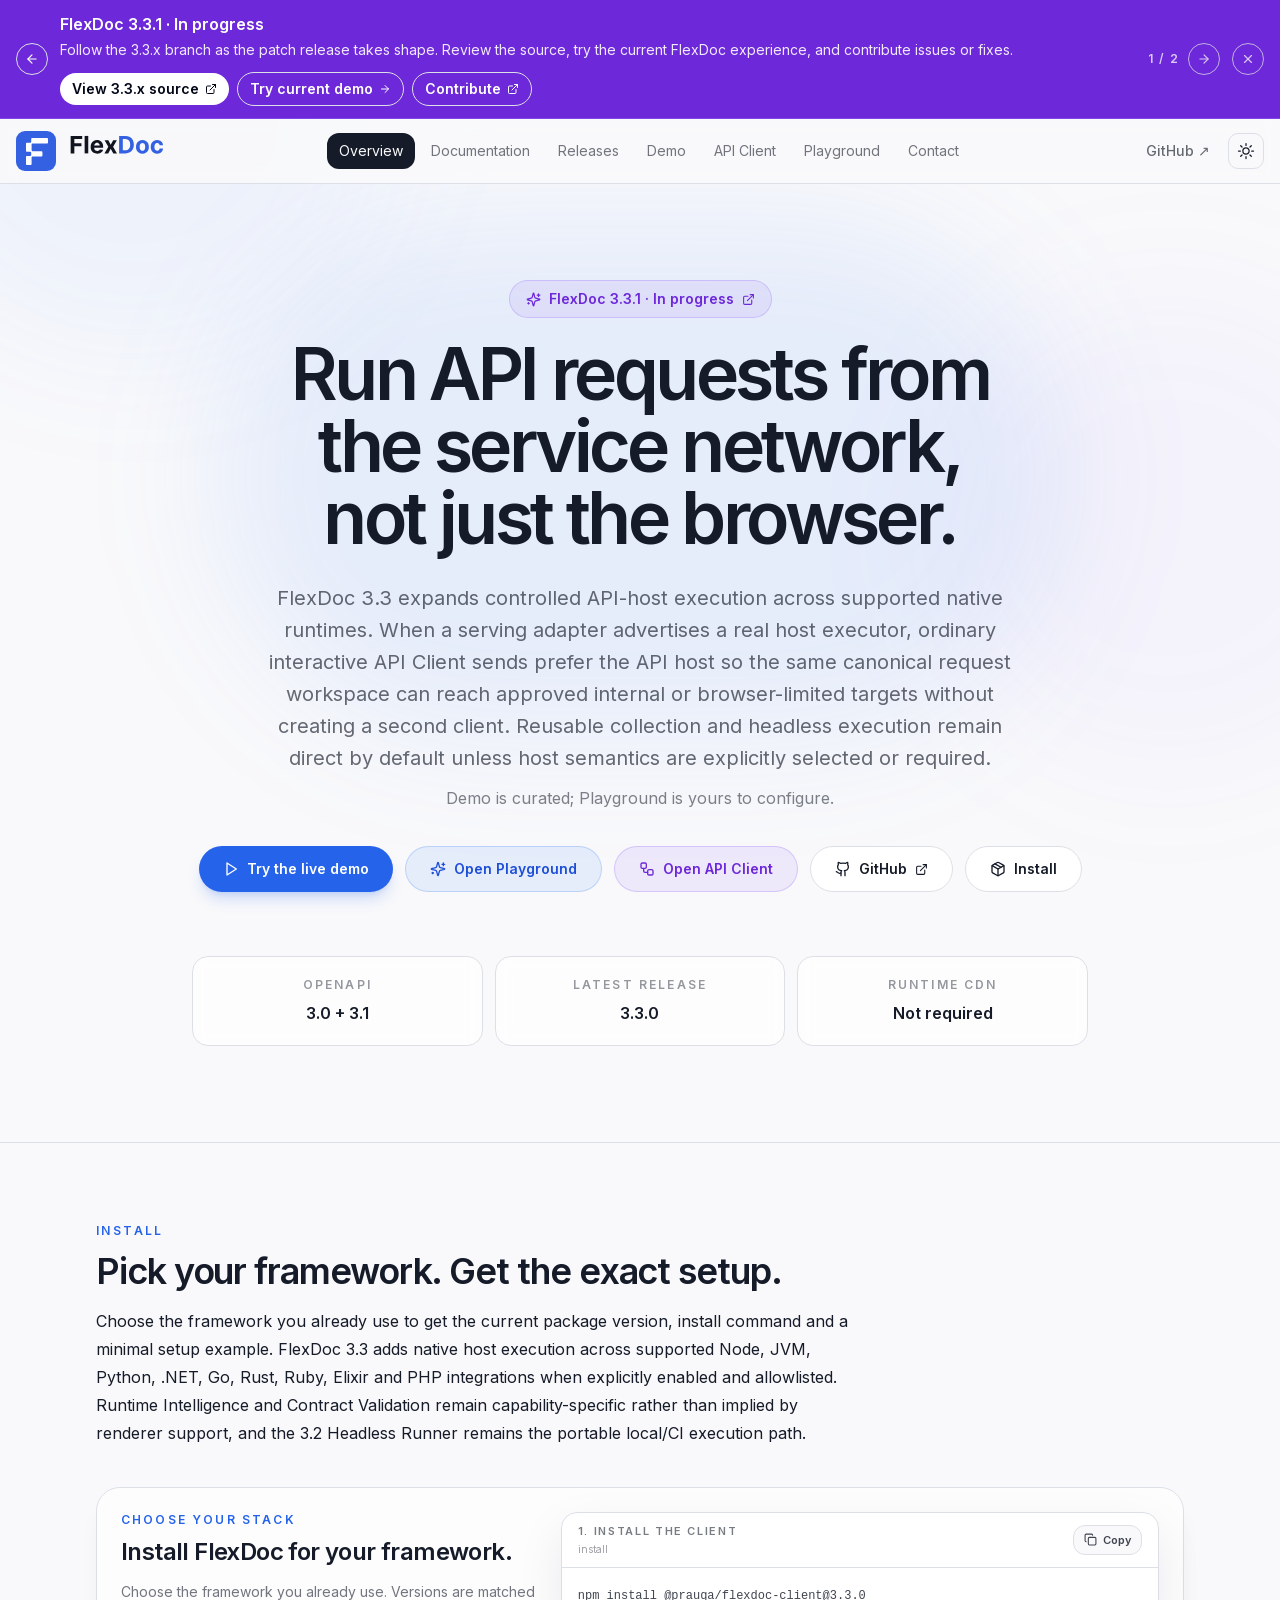
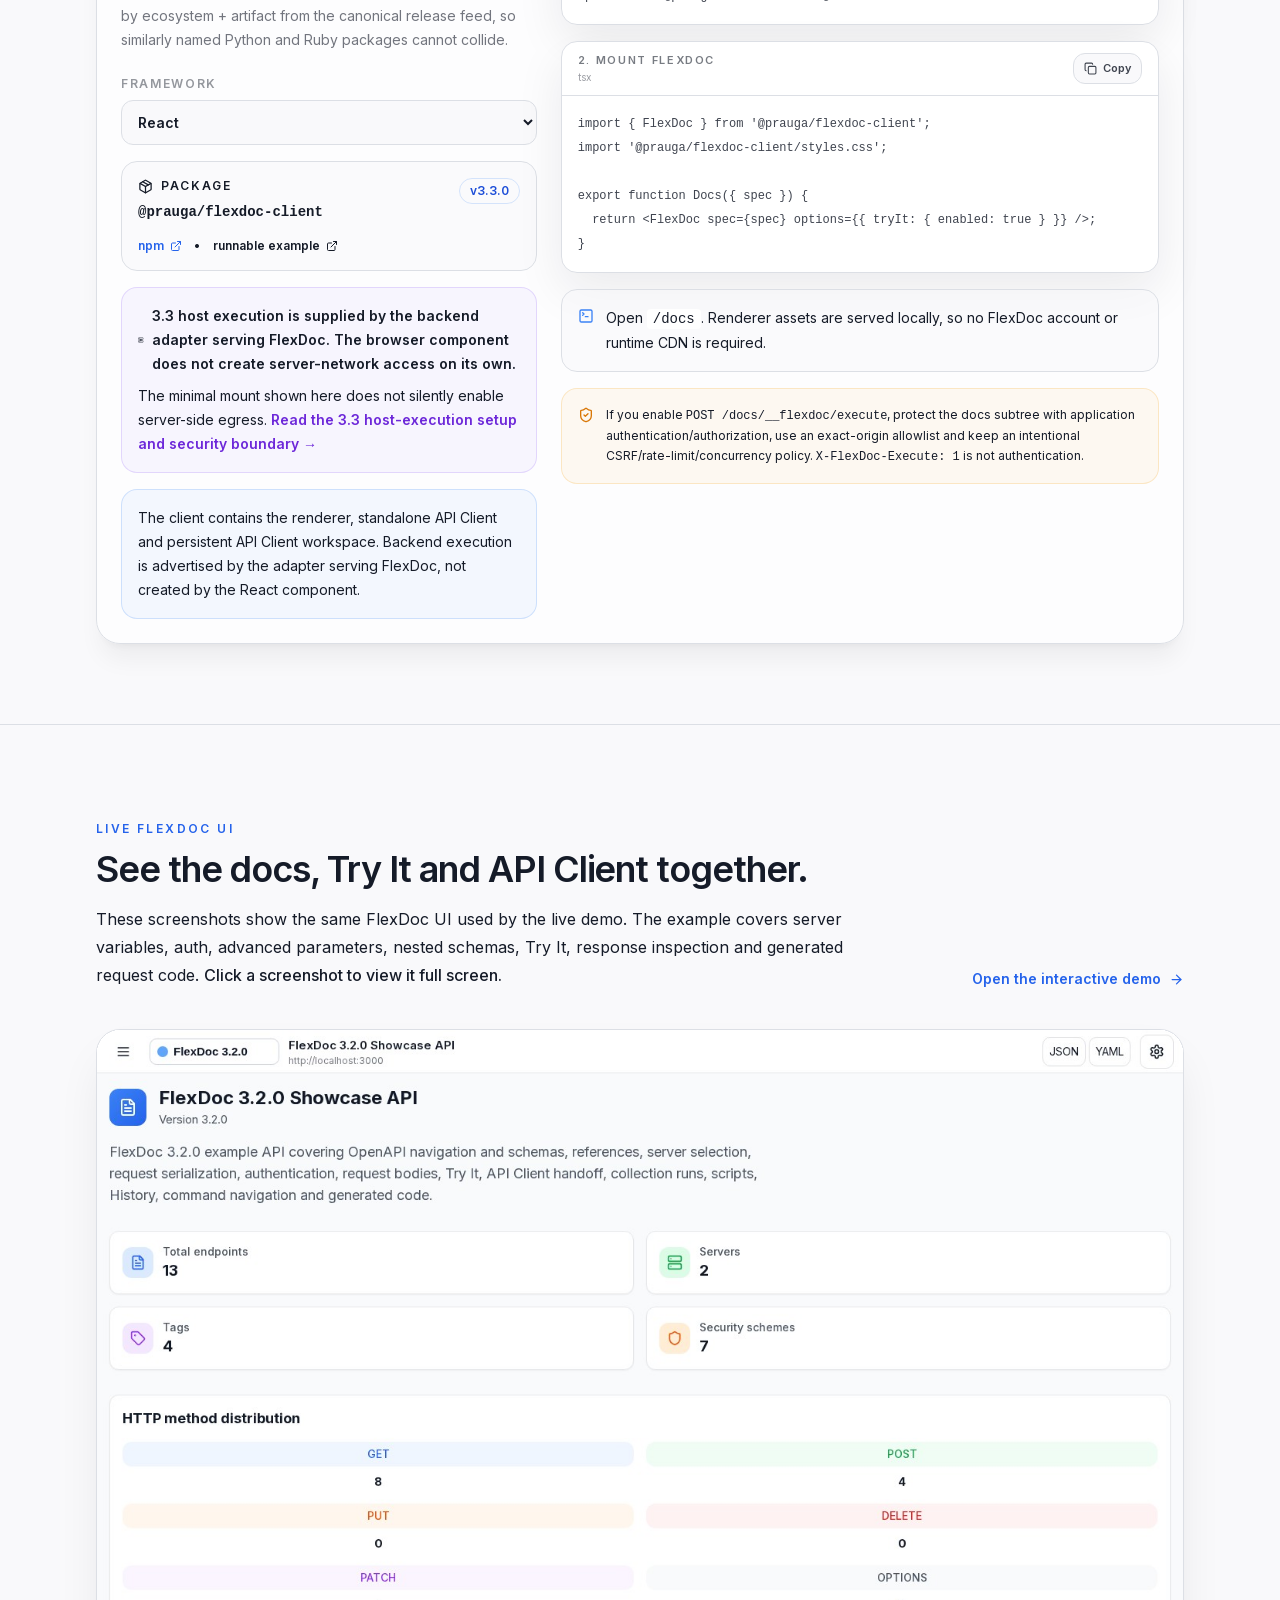
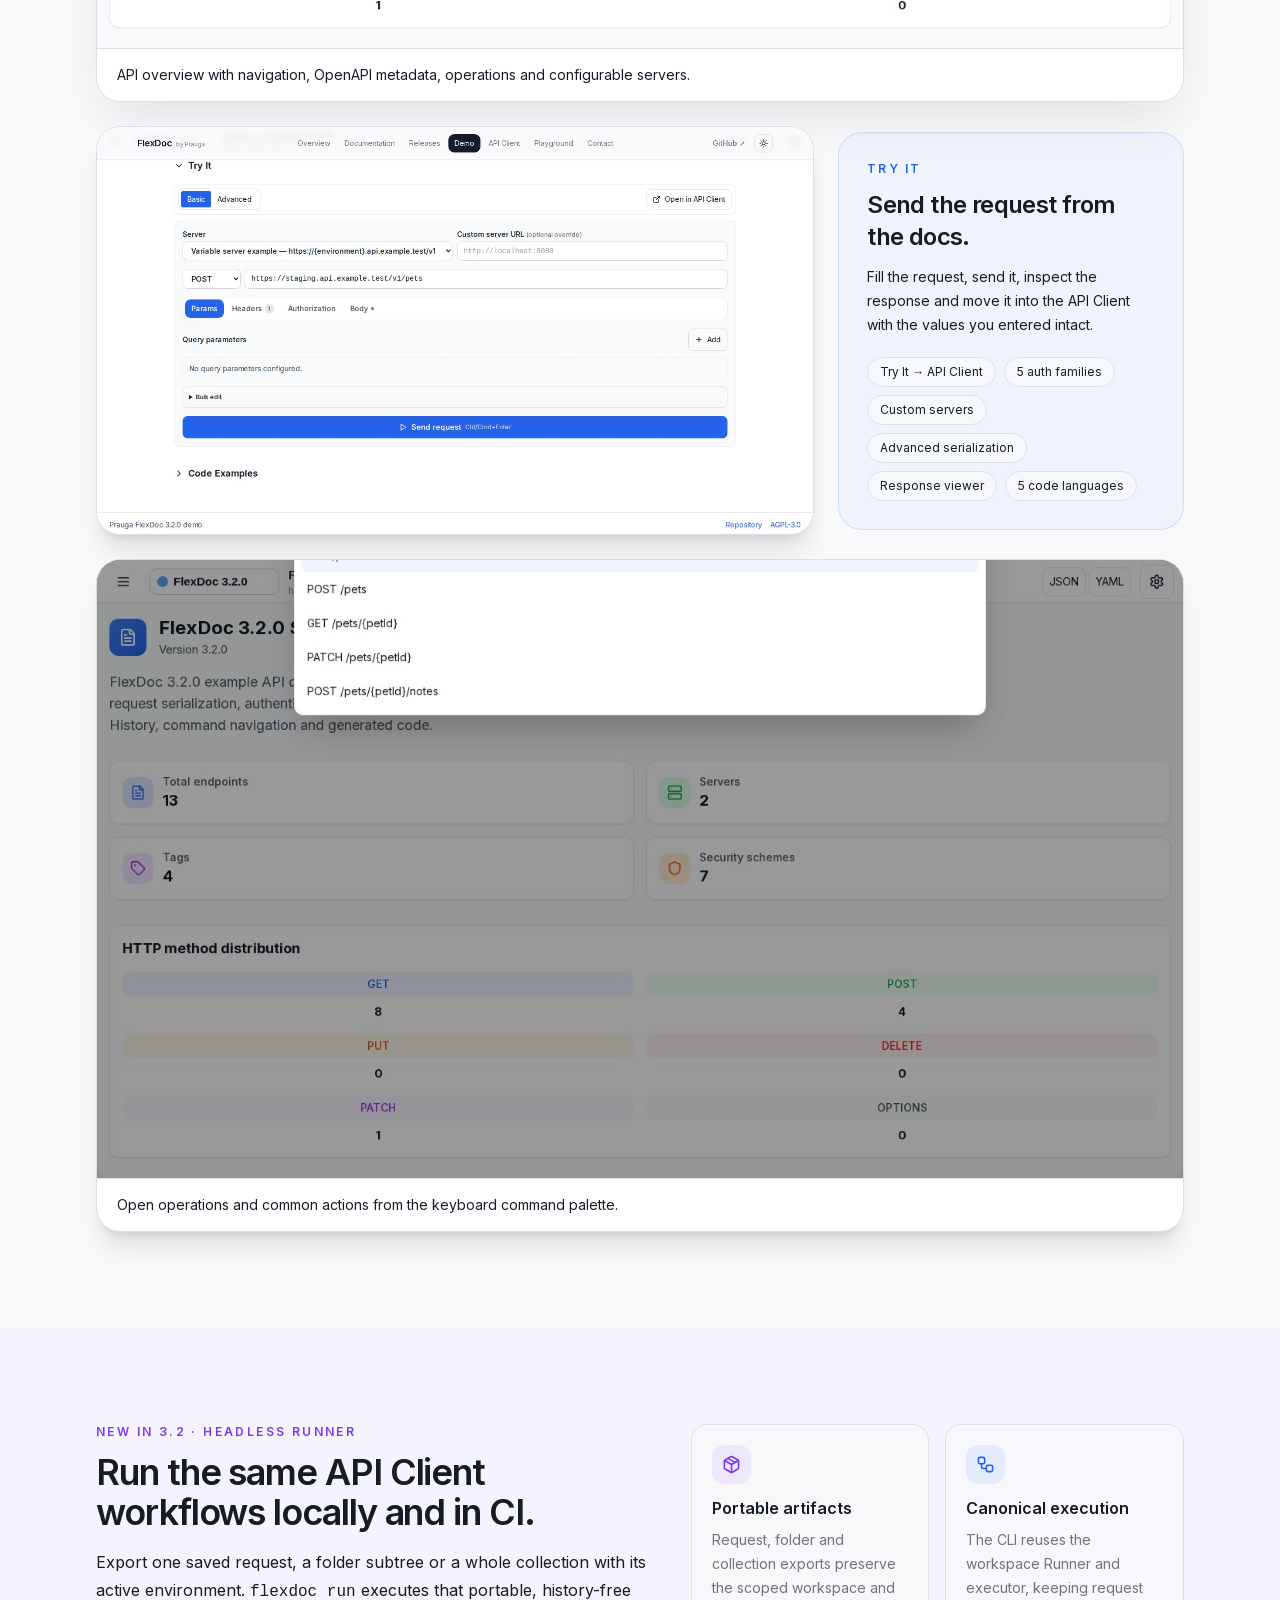
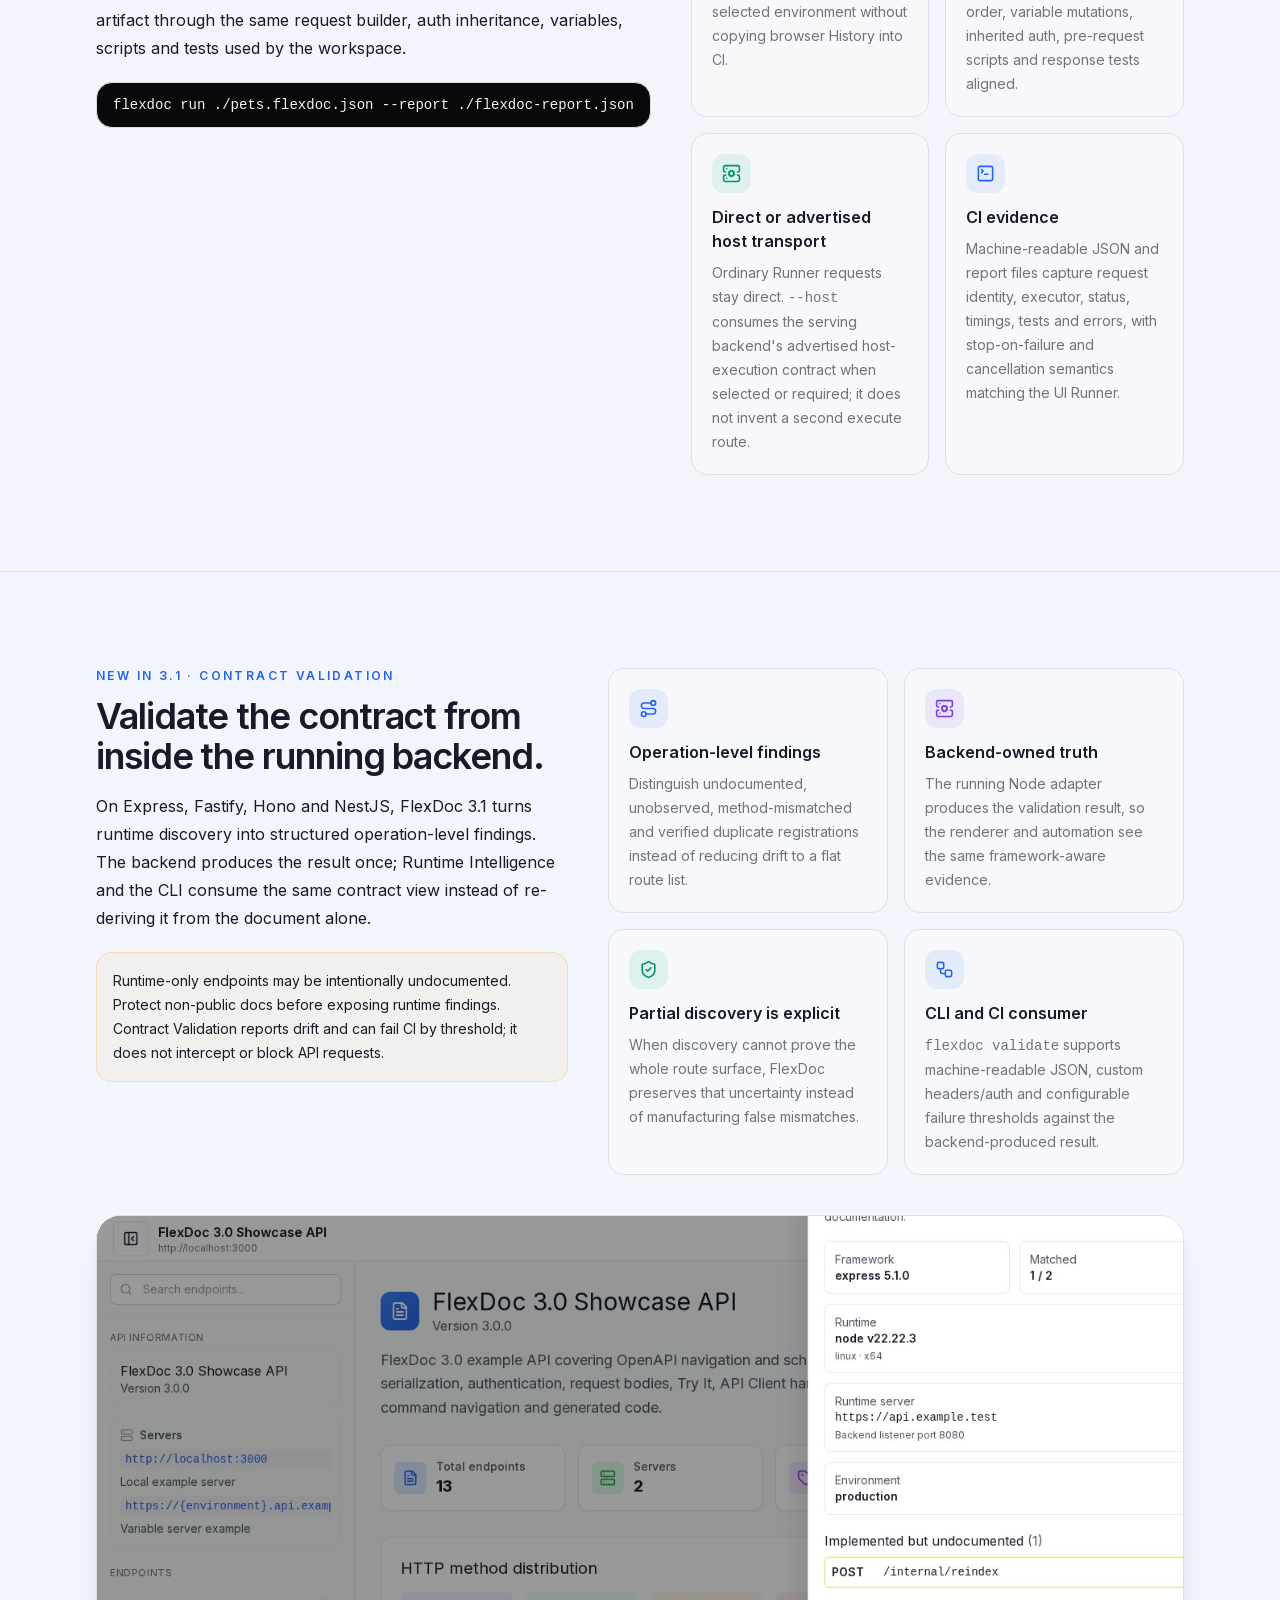
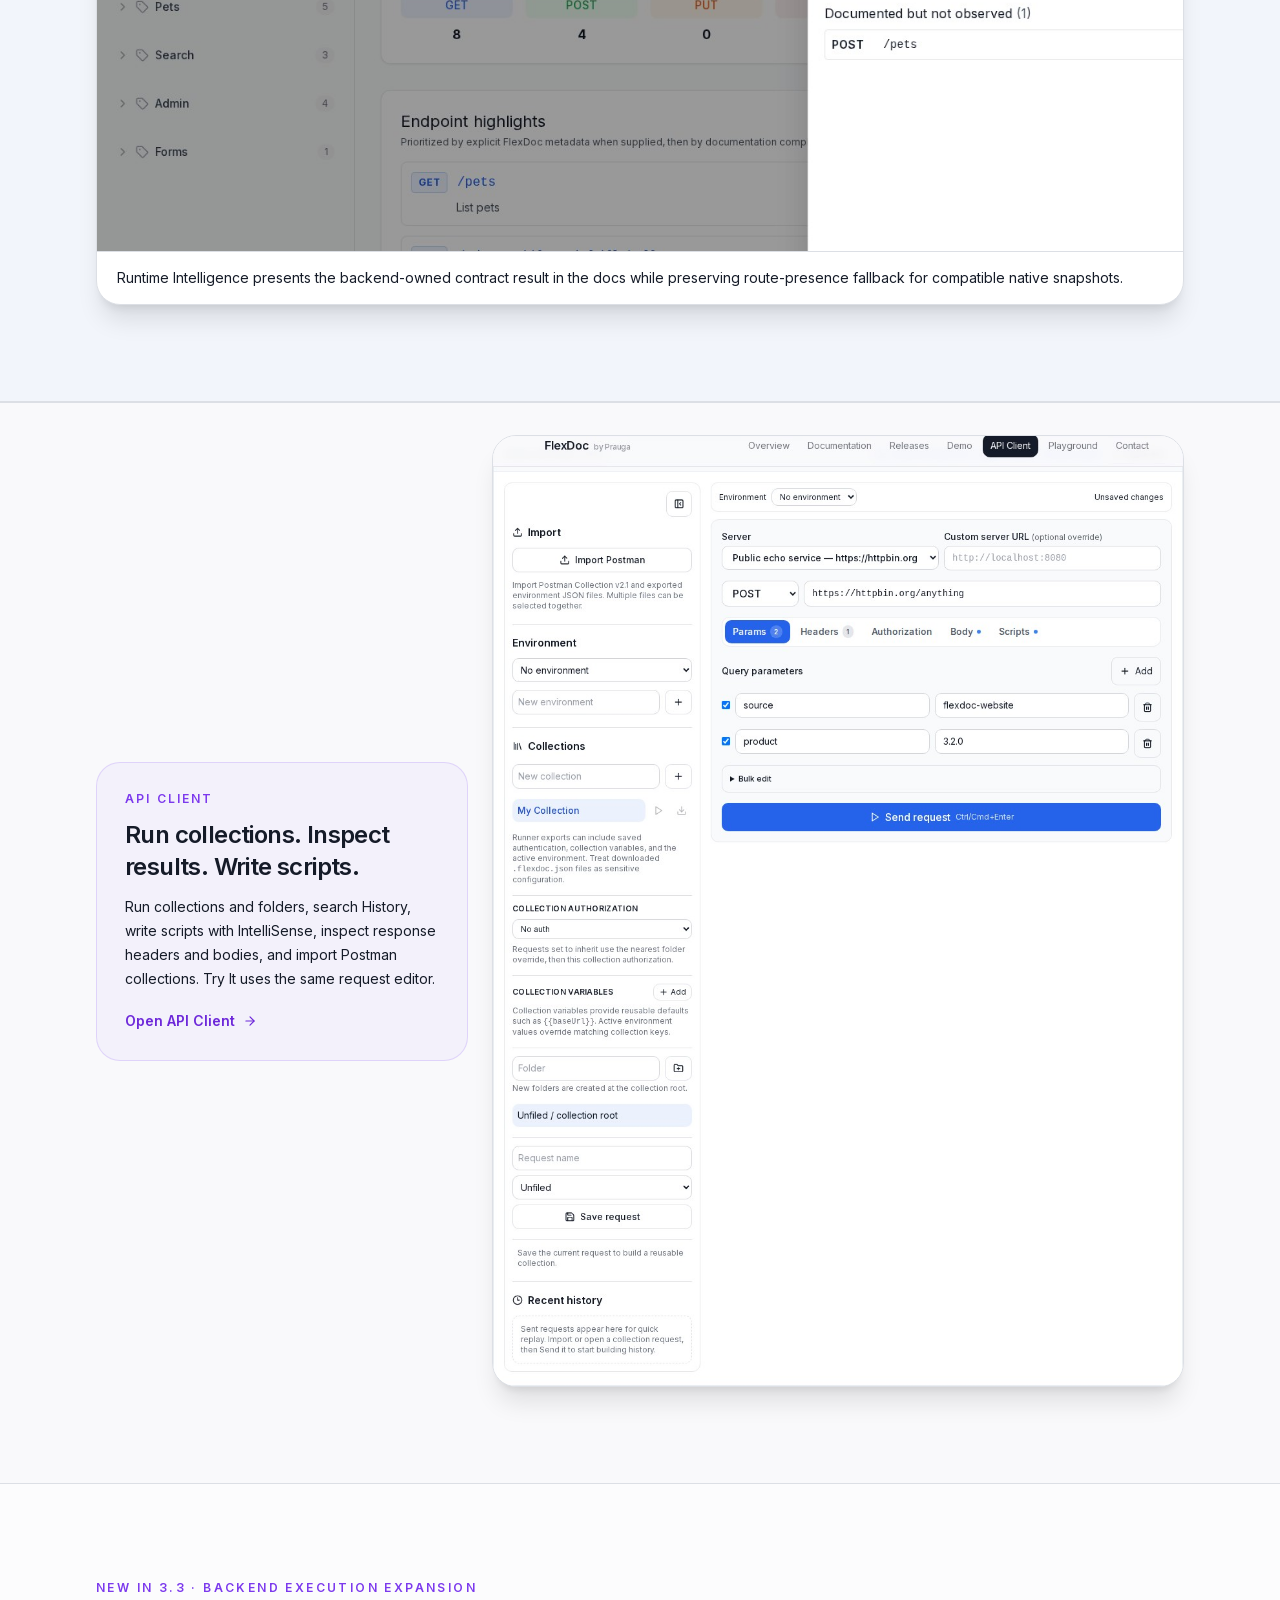
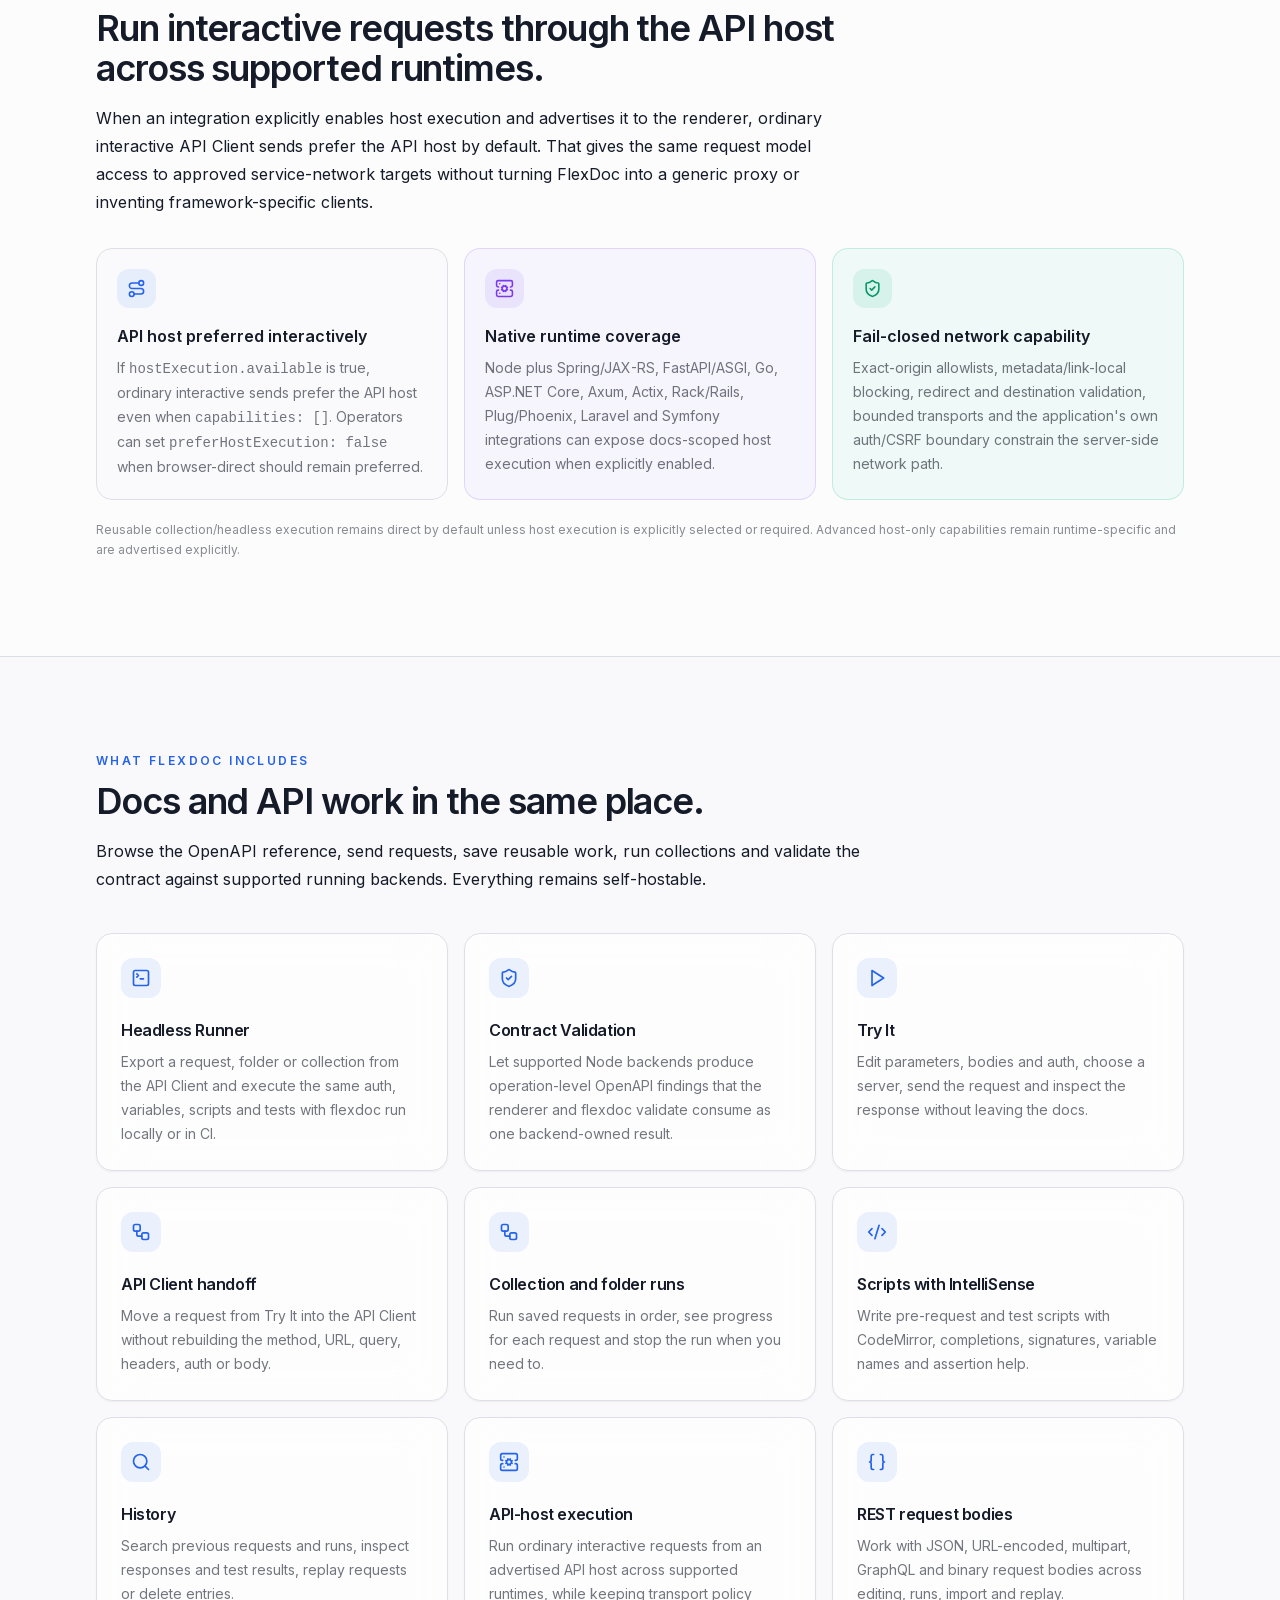
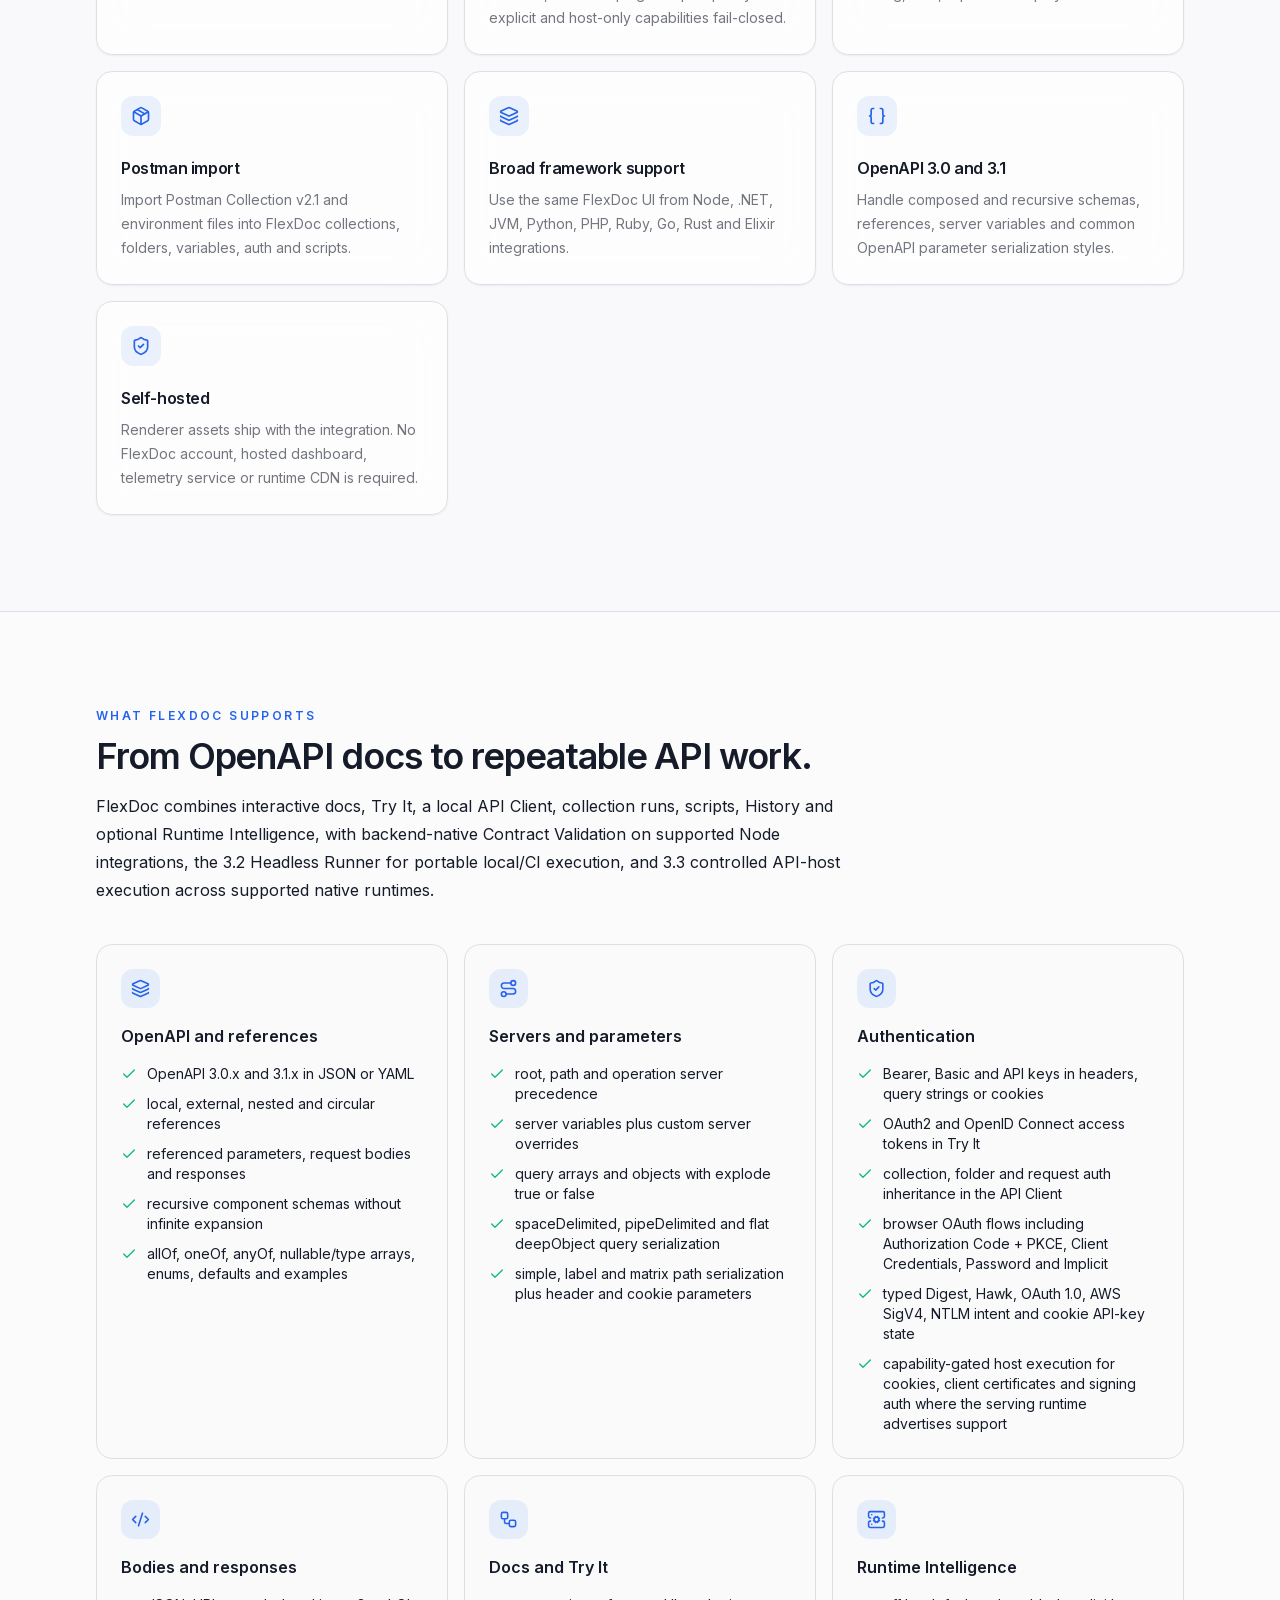
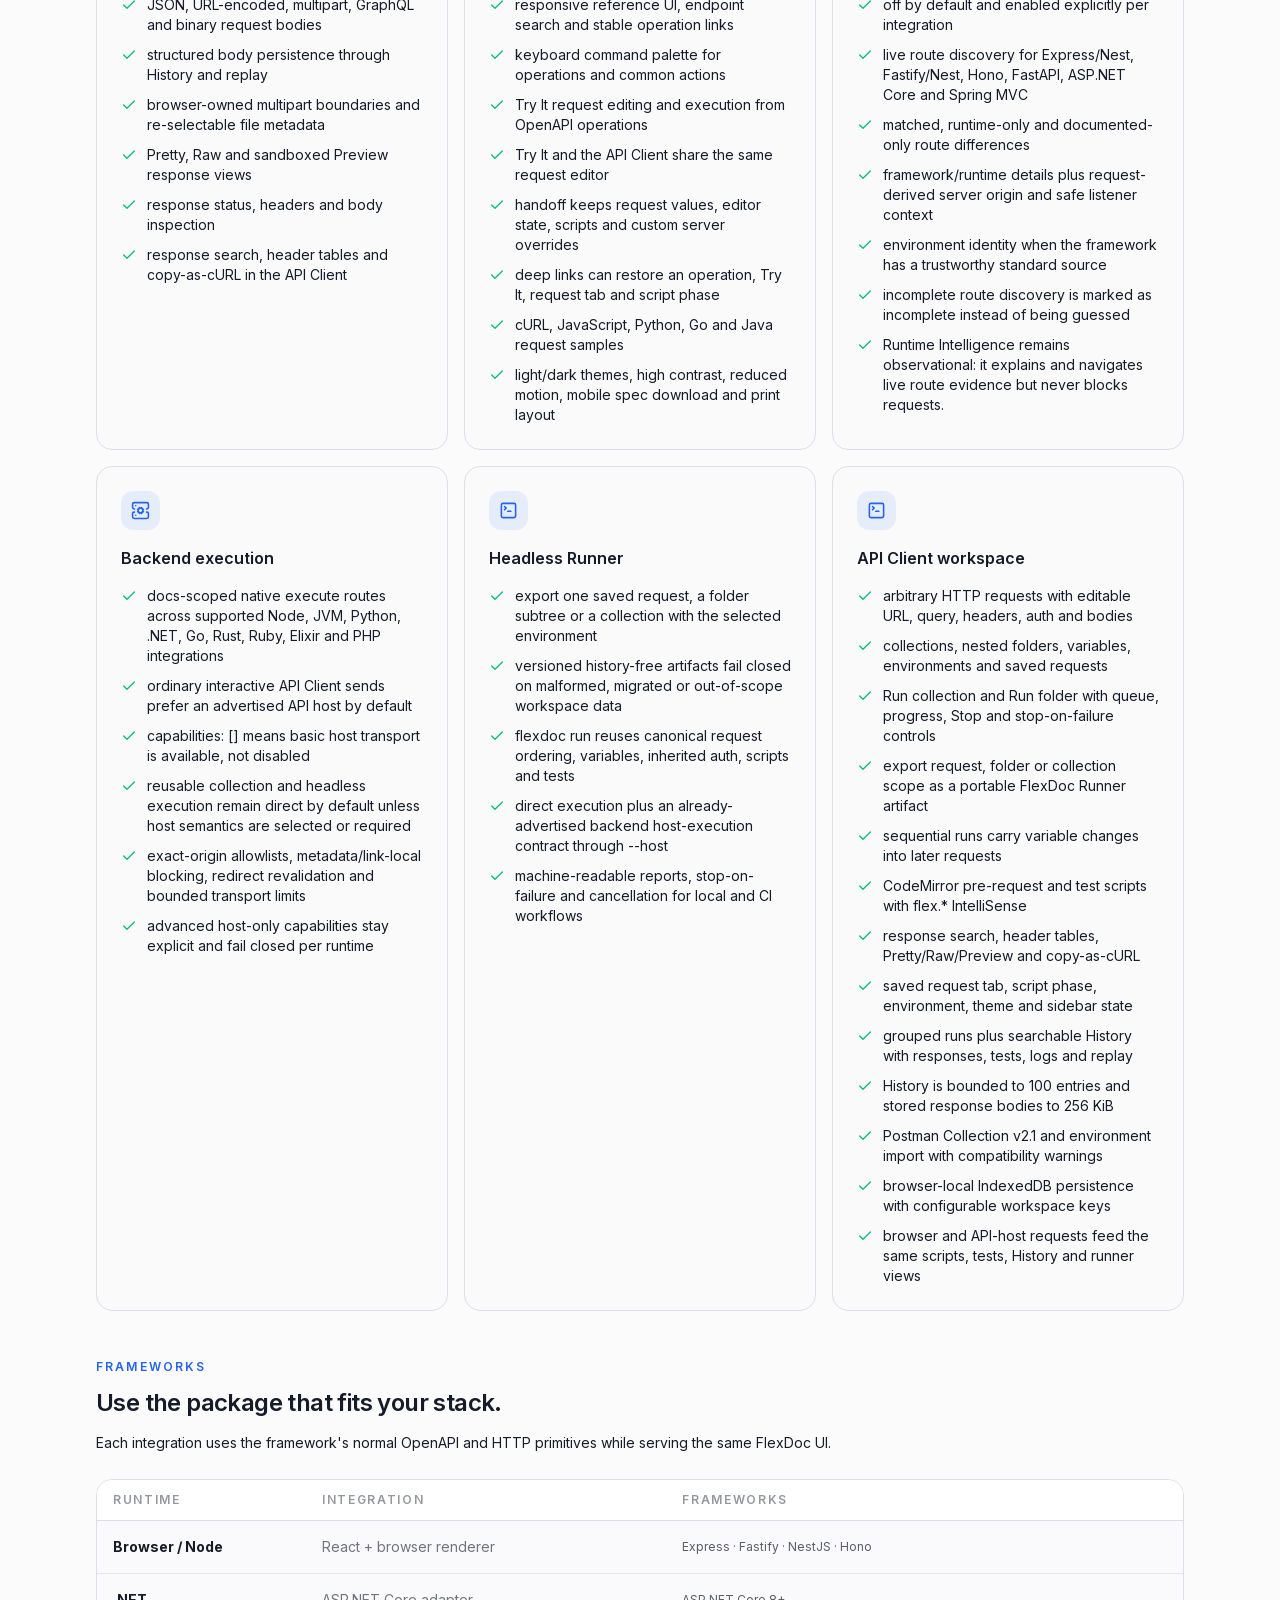
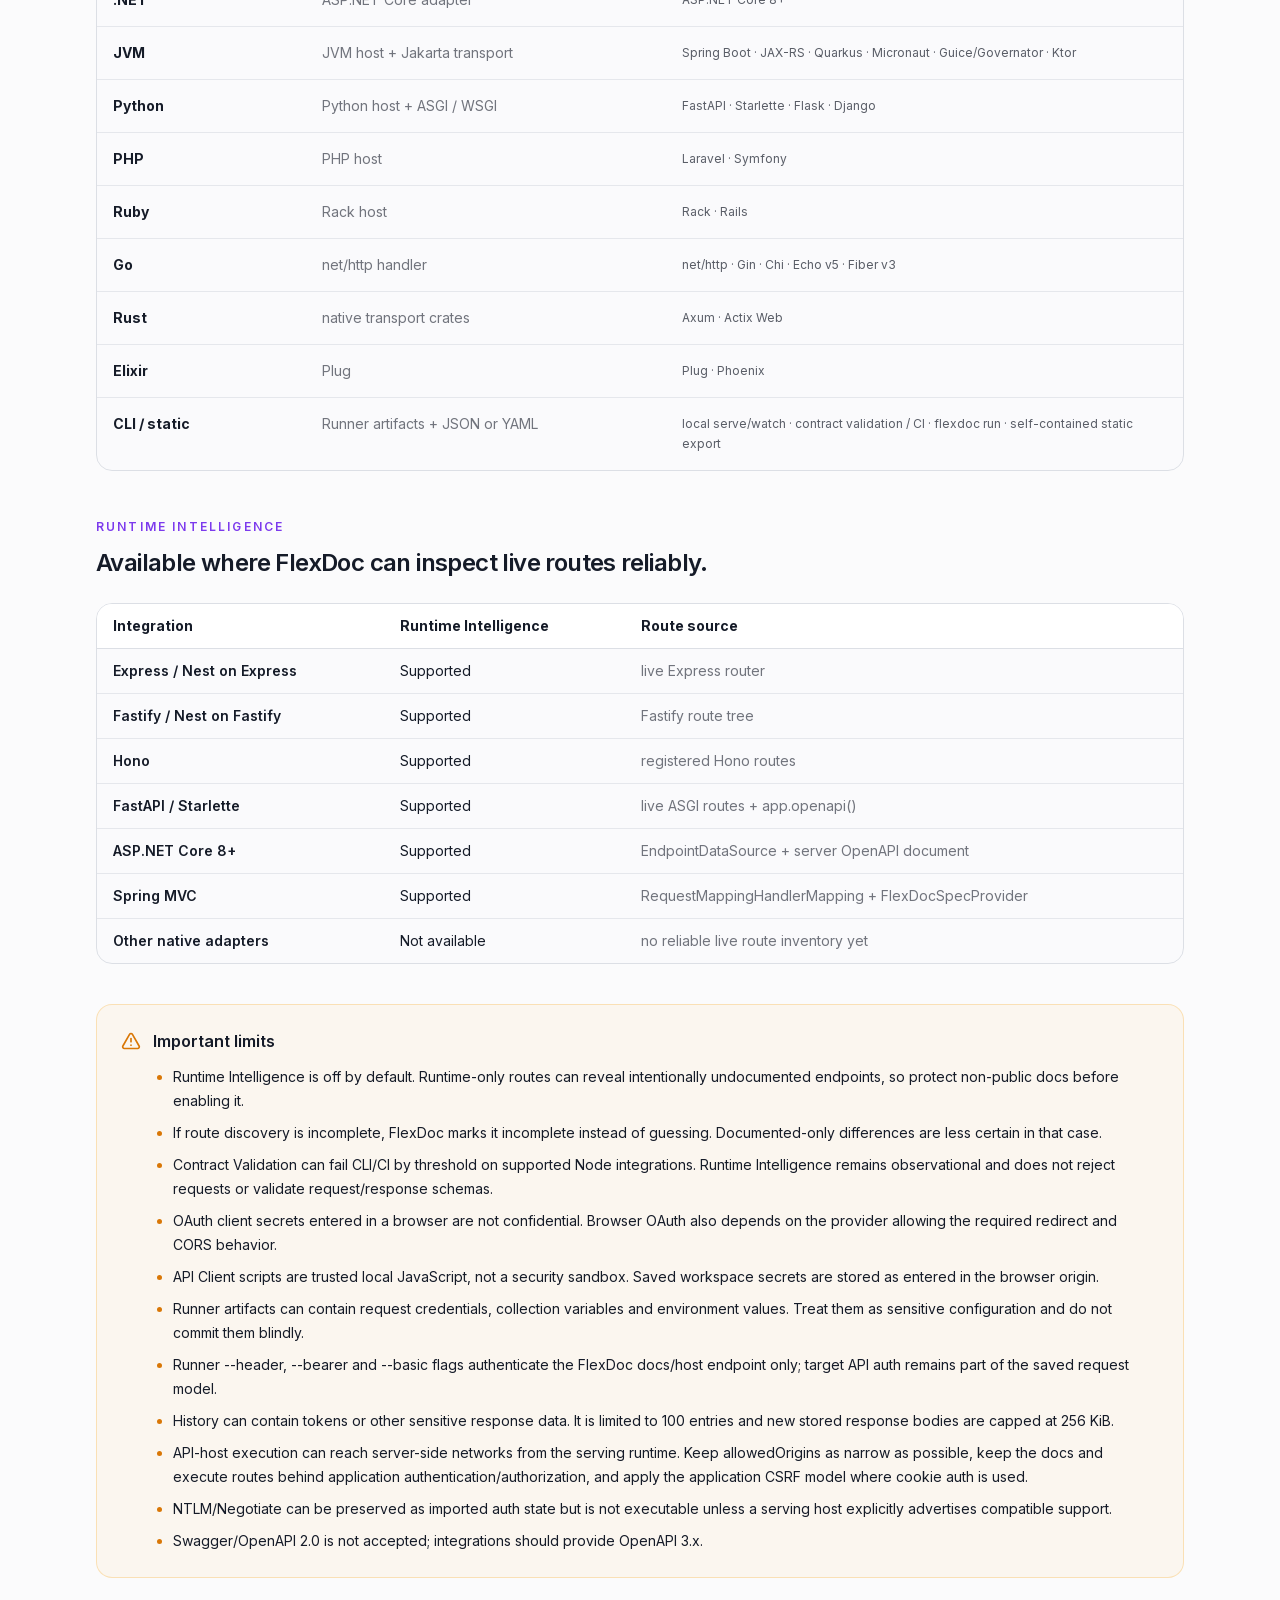
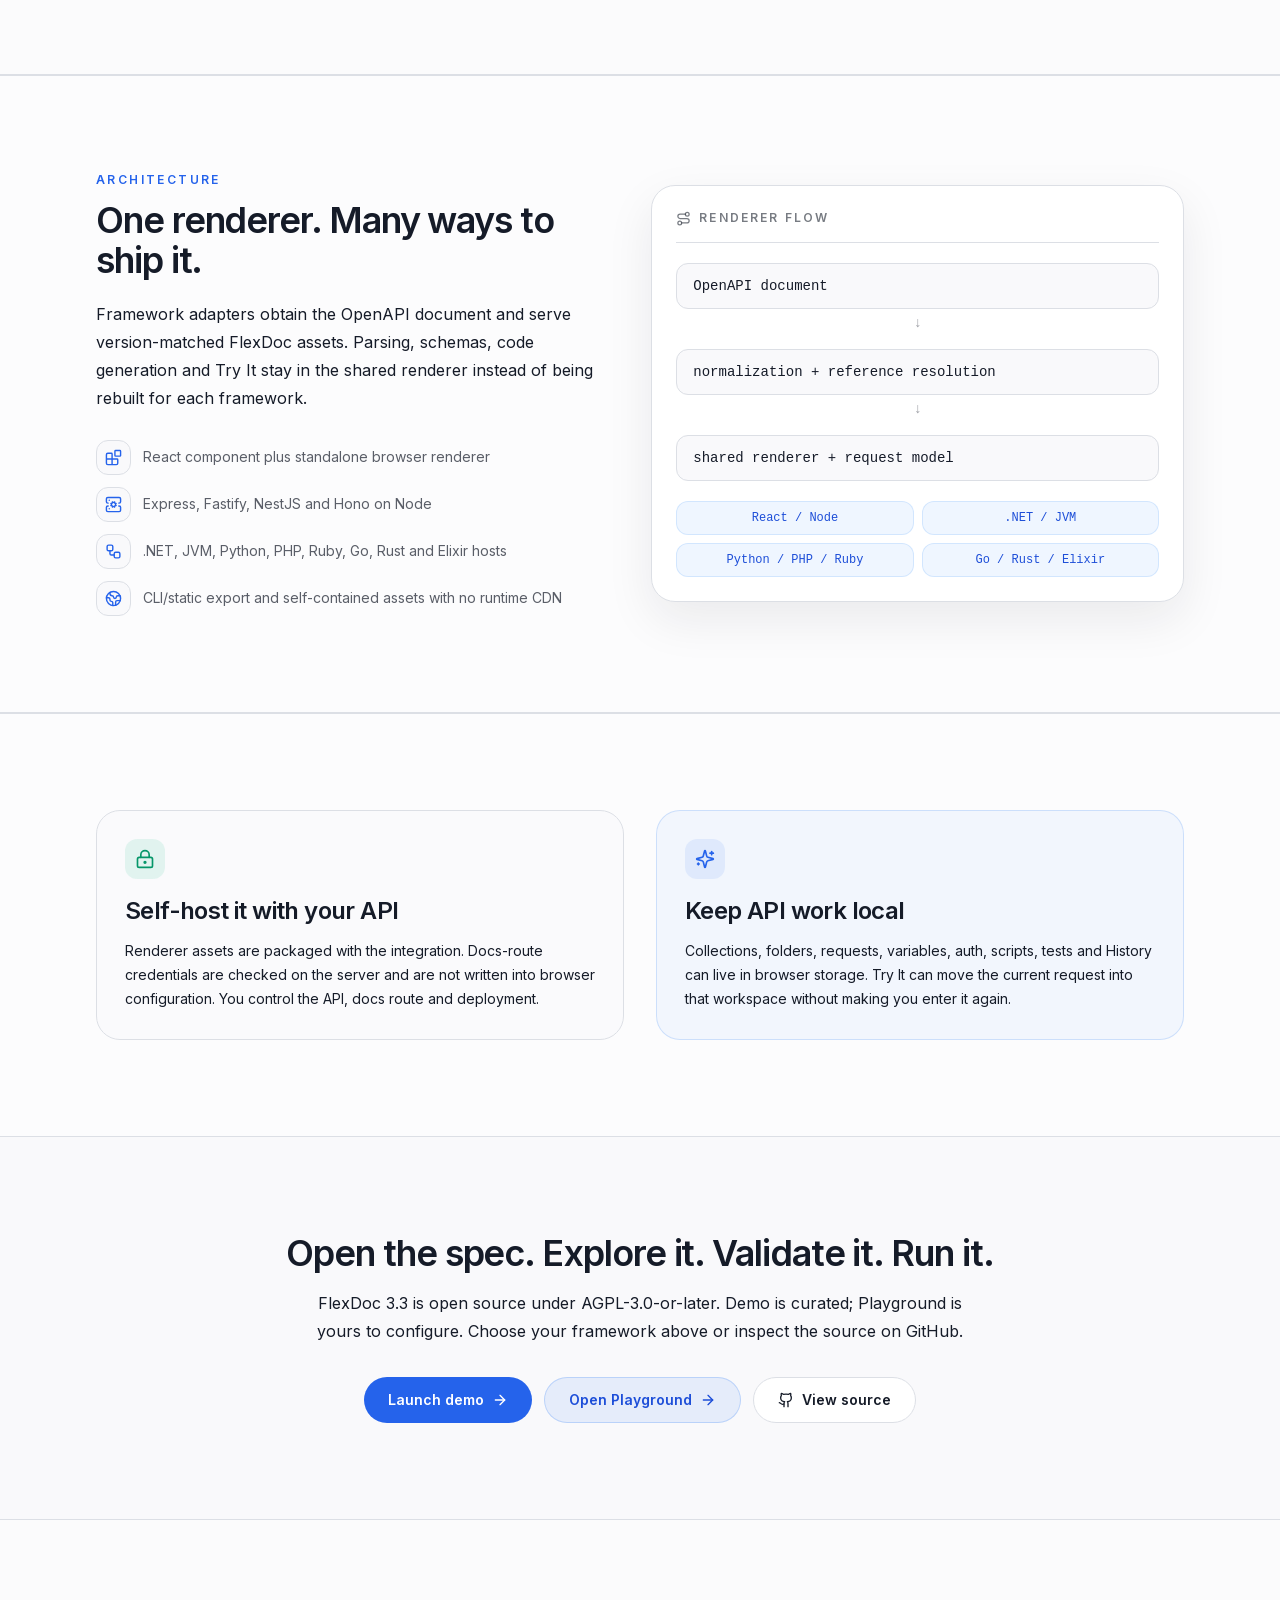
==== commit eebc2780: "chore: website/deploy: publish generated FlexDoc site Publish the production build only after the pr" ====
--- a/index.html
+++ b/index.html
@@ -1,6 +1,6 @@
-<!DOCTYPE html><html lang="en"><head><meta charSet="utf-8"/><meta name="viewport" content="width=device-width, initial-scale=1"/><link rel="preload" href="/_next/static/media/83afe278b6a6bb3c-s.p.2bn3s6zvc0dyp.woff2" as="font" crossorigin="" type="font/woff2"/><link rel="preload" href="/favicon.svg" as="image"/><link rel="stylesheet" href="/_next/static/chunks/0rgppzdvg2kqj.css" data-precedence="next"/><link rel="preload" as="script" fetchPriority="low" href="/_next/static/chunks/310vm2bl3xxpt.js"/><script src="/_next/static/chunks/19mx3mg6lkumu.js" async=""></script><script src="/_next/static/chunks/3byuobrkyz9bj.js" async=""></script><script src="/_next/static/chunks/344n2zhqbh4pn.js" async=""></script><script src="/_next/static/chunks/turbopack-0aqb5hlrzlk2g.js" async=""></script><script src="/_next/static/chunks/16g2ed__7_oq6.js" async="" crossorigin=""></script><script src="/_next/static/chunks/34kodonil84yp.js" async="" crossorigin=""></script><script src="/_next/static/chunks/1prl1gg1gkdjp.js" async="" crossorigin=""></script><script src="/_next/static/chunks/20zfc385ra6x1.js" async="" crossorigin=""></script><link rel="preload" href="/img/flexdoc/showcase-overview-light.jpg" as="image" media="(prefers-color-scheme: light)"/><link rel="preload" href="/img/flexdoc/showcase-overview-dark.jpg" as="image" media="(prefers-color-scheme: dark)"/><title>FlexDoc 3.3.0 | OpenAPI Docs, API Client &amp; Backend Execution</title><meta name="description" content="FlexDoc 3.3.0 is an open-source, self-hosted OpenAPI documentation and API client with Runtime Intelligence, Contract Validation, headless Runner workflows and controlled API-host execution across supported native runtimes."/><meta name="keywords" content="FlexDoc,Prauga,OpenAPI,API documentation,API Client,Backend Execution,API host execution,Headless Runner,Contract Validation,CI,developer tooling"/><meta property="og:title" content="FlexDoc 3.3.0 | OpenAPI Docs, API Client &amp; Backend Execution"/><meta property="og:description" content="FlexDoc 3.3.0 is an open-source, self-hosted OpenAPI documentation and API client with Runtime Intelligence, Contract Validation, headless Runner workflows and controlled API-host execution across supported native runtimes."/><meta name="twitter:card" content="summary"/><meta name="twitter:title" content="FlexDoc 3.3.0 | OpenAPI Docs, API Client &amp; Backend Execution"/><meta name="twitter:description" content="FlexDoc 3.3.0 is an open-source, self-hosted OpenAPI documentation and API client with Runtime Intelligence, Contract Validation, headless Runner workflows and controlled API-host execution across supported native runtimes."/><link rel="shortcut icon" href="/favicon.ico"/><link rel="icon" href="/favicon.svg" type="image/svg+xml"/><link rel="icon" href="/favicon-32x32.png" sizes="32x32" type="image/png"/><link rel="icon" href="/favicon-16x16.png" sizes="16x16" type="image/png"/><link rel="apple-touch-icon" href="/apple-touch-icon.png" sizes="180x180" type="image/png"/><meta name="next-size-adjust" content=""/><link rel="preload" as="image" href="/img/flexdoc/showcase-overview-light.jpg" media="(prefers-color-scheme: light)"/><link rel="preload" as="image" href="/img/flexdoc/showcase-overview-dark.jpg" media="(prefers-color-scheme: dark)"/><script src="/_next/static/chunks/0cz1d0mv5g_q7.js" noModule=""></script></head><body class="inter_fa93af41-module__0D_jrq__className relative min-h-screen antialiased"><div hidden=""><!--$--><!--/$--></div><div class="pointer-events-none fixed inset-0 -z-10 overflow-hidden" aria-hidden="true"><div class="absolute -left-32 -top-40 h-[520px] w-[520px] rounded-full bg-blue-500/[0.055] blur-3xl dark:bg-blue-400/[0.045]"></div><div class="absolute -right-32 top-[32%] h-[480px] w-[480px] rounded-full bg-violet-500/[0.045] blur-3xl dark:bg-violet-400/[0.035]"></div></div><script>((a,b,c,d,e,f,g,h)=>{let i=document.documentElement,j=["light","dark"];function k(b){var c;(Array.isArray(a)?a:[a]).forEach(a=>{let c="class"===a,d=c&&f?e.map(a=>f[a]||a):e;c?(i.classList.remove(...d),i.classList.add(b)):i.setAttribute(a,b)}),c=b,h&&j.includes(c)&&(i.style.colorScheme=c)}if(d)k(d);else try{let a=localStorage.getItem(b)||c,d=g&&"system"===a?window.matchMedia("(prefers-color-scheme: dark)").matches?"dark":"light":a;k(d)}catch(a){}})("class","theme","system",null,["light","dark"],null,true,true)</script><div class="relative z-0 flex min-h-screen flex-col"><header data-site-header="true" class="sticky top-0 z-50 border-b border-border bg-background/95 backdrop-blur supports-[backdrop-filter]:bg-background/85"><div class="container mx-auto flex h-16 max-w-7xl items-center gap-4 px-4"><a class="flex min-w-0 shrink-0 items-center gap-2 font-semibold tracking-tight" aria-label="FlexDoc overview" href="/"><img src="/favicon.svg" alt="FlexDoc mark" aria-hidden="true" class="h-8 w-8 rounded-lg"/><span class="text-lg">FlexDoc</span></a><div data-product-nav-scroll="true" data-site-product-nav-slot="true" class="product-nav-scroll min-w-0 flex-1"><nav aria-label="FlexDoc product navigation" data-site-desktop-product-nav="true" class="items-center gap-1"><a aria-current="page" class="rounded-lg px-3 py-2 text-sm transition bg-foreground text-background" href="/">Overview</a><a class="rounded-lg px-3 py-2 text-sm transition text-foreground/60 hover:bg-card hover:text-foreground" href="/docs/">Documentation</a><a class="rounded-lg px-3 py-2 text-sm transition text-foreground/60 hover:bg-card hover:text-foreground" href="/releases/">Releases</a><a class="rounded-lg px-3 py-2 text-sm transition text-foreground/60 hover:bg-card hover:text-foreground" href="/demo/">Demo</a><a class="rounded-lg px-3 py-2 text-sm transition text-foreground/60 hover:bg-card hover:text-foreground" href="/client/">API Client</a><a class="rounded-lg px-3 py-2 text-sm transition text-foreground/60 hover:bg-card hover:text-foreground" href="/playground/">Playground</a><a class="rounded-lg px-3 py-2 text-sm transition text-foreground/60 hover:bg-card hover:text-foreground" href="/contact/">Contact</a></nav></div><div class="ml-auto flex shrink-0 items-center gap-1.5"><a href="https://github.com/Prauga/flexdoc" target="_blank" rel="noopener noreferrer" data-site-desktop-github="true" class="rounded-lg px-3 py-2 text-sm font-medium text-foreground/65 transition hover:bg-card hover:text-foreground">GitHub ↗</a><button class="inline-flex h-9 w-9 items-center justify-center rounded-md border bg-background text-sm font-medium transition-colors hover:bg-accent hover:text-accent-foreground"><svg xmlns="http://www.w3.org/2000/svg" fill="none" viewBox="0 0 24 24" stroke-width="1.5" stroke="currentColor" aria-hidden="true" data-slot="icon" class="h-5 w-5 rotate-0 scale-100 transition-all dark:-rotate-90 dark:scale-0"><path stroke-linecap="round" stroke-linejoin="round" d="M12 3v2.25m6.364.386-1.591 1.591M21 12h-2.25m-.386 6.364-1.591-1.591M12 18.75V21m-4.773-4.227-1.591 1.591M5.25 12H3m4.227-4.773L5.636 5.636M15.75 12a3.75 3.75 0 1 1-7.5 0 3.75 3.75 0 0 1 7.5 0Z"></path></svg><svg xmlns="http://www.w3.org/2000/svg" fill="none" viewBox="0 0 24 24" stroke-width="1.5" stroke="currentColor" aria-hidden="true" data-slot="icon" class="absolute h-5 w-5 rotate-90 scale-0 transition-all dark:rotate-0 dark:scale-100"><path stroke-linecap="round" stroke-linejoin="round" d="M21.752 15.002A9.72 9.72 0 0 1 18 15.75c-5.385 0-9.75-4.365-9.75-9.75 0-1.33.266-2.597.748-3.752A9.753 9.753 0 0 0 3 11.25C3 16.635 7.365 21 12.75 21a9.753 9.753 0 0 0 9.002-5.998Z"></path></svg><span class="sr-only">Toggle theme</span></button><button type="button" data-mobile-nav-trigger="true" data-site-mobile-nav-trigger="true" aria-label="Open product navigation" aria-expanded="false" aria-controls="flexdoc-mobile-nav" class="h-9 w-9 items-center justify-center rounded-lg border border-border bg-card text-foreground/70 transition hover:text-foreground"><svg xmlns="http://www.w3.org/2000/svg" width="18" height="18" viewBox="0 0 24 24" fill="none" stroke="currentColor" stroke-width="2" stroke-linecap="round" stroke-linejoin="round" class="lucide lucide-menu" aria-hidden="true"><path d="M4 12h16"></path><path d="M4 18h16"></path><path d="M4 6h16"></path></svg></button></div></div></header><main class="flex-1"><div class="overflow-hidden"><section class="relative border-b border-border px-4 pb-16 pt-12 sm:pb-24 sm:pt-24"><div class="pointer-events-none absolute left-1/2 top-8 -z-10 h-[520px] w-[850px] -translate-x-1/2 rounded-full bg-blue-500/10 blur-3xl"></div><div class="container mx-auto max-w-6xl"><div class="mx-auto max-w-4xl text-left sm:text-center"><div class="mb-5 inline-flex items-center gap-2 rounded-full border border-blue-500/20 bg-blue-500/10 px-4 py-2 text-sm font-semibold text-blue-600 dark:text-blue-300"><svg xmlns="http://www.w3.org/2000/svg" width="15" height="15" viewBox="0 0 24 24" fill="none" stroke="currentColor" stroke-width="2" stroke-linecap="round" stroke-linejoin="round" class="lucide lucide-sparkles" aria-hidden="true"><path d="M9.937 15.5A2 2 0 0 0 8.5 14.063l-6.135-1.582a.5.5 0 0 1 0-.962L8.5 9.936A2 2 0 0 0 9.937 8.5l1.582-6.135a.5.5 0 0 1 .963 0L14.063 8.5A2 2 0 0 0 15.5 9.937l6.135 1.581a.5.5 0 0 1 0 .964L15.5 14.063a2 2 0 0 0-1.437 1.437l-1.582 6.135a.5.5 0 0 1-.963 0z"></path><path d="M20 3v4"></path><path d="M22 5h-4"></path><path d="M4 17v2"></path><path d="M5 18H3"></path></svg> FlexDoc 3.3 · Backend Execution Expansion</div><h1 class="text-pretty text-[2.4rem] font-semibold leading-[1.04] tracking-[-0.05em] sm:text-balance sm:text-6xl md:text-7xl">Run API requests from the service network, not just the browser.</h1><p class="mx-auto mt-6 max-w-3xl text-balance text-base leading-7 text-foreground/65 sm:mt-7 sm:text-xl sm:leading-8">FlexDoc 3.3 expands controlled API-host execution across supported native runtimes. When a serving adapter advertises a real host executor, ordinary interactive API Client sends prefer the API host so the same canonical request workspace can reach approved internal or browser-limited targets without creating a second client. Reusable collection and headless execution remain direct by default unless host semantics are explicitly selected or required.</p><p class="mx-auto mt-3 max-w-2xl text-sm leading-6 text-foreground/55 sm:text-base">Demo is curated; Playground is yours to configure.</p><div class="mt-8 grid grid-cols-2 gap-2.5 sm:mt-9 sm:flex sm:flex-wrap sm:justify-center sm:gap-3"><a class="inline-flex min-w-0 items-center justify-center gap-2 rounded-xl bg-blue-600 px-3 py-3 text-xs sm:rounded-full sm:px-6 sm:text-sm font-semibold text-white shadow-lg shadow-blue-600/20 transition hover:-translate-y-0.5 hover:bg-blue-500" href="/demo/"><svg xmlns="http://www.w3.org/2000/svg" width="16" height="16" viewBox="0 0 24 24" fill="none" stroke="currentColor" stroke-width="2" stroke-linecap="round" stroke-linejoin="round" class="lucide lucide-play" aria-hidden="true"><polygon points="6 3 20 12 6 21 6 3"></polygon></svg> Try the live demo</a><a class="inline-flex min-w-0 items-center justify-center gap-2 rounded-xl border border-blue-500/25 bg-blue-500/10 px-3 py-3 text-xs sm:rounded-full sm:px-6 sm:text-sm font-semibold text-blue-700 transition hover:-translate-y-0.5 hover:bg-blue-500/15 dark:text-blue-300" href="/playground/"><svg xmlns="http://www.w3.org/2000/svg" width="16" height="16" viewBox="0 0 24 24" fill="none" stroke="currentColor" stroke-width="2" stroke-linecap="round" stroke-linejoin="round" class="lucide lucide-sparkles" aria-hidden="true"><path d="M9.937 15.5A2 2 0 0 0 8.5 14.063l-6.135-1.582a.5.5 0 0 1 0-.962L8.5 9.936A2 2 0 0 0 9.937 8.5l1.582-6.135a.5.5 0 0 1 .963 0L14.063 8.5A2 2 0 0 0 15.5 9.937l6.135 1.581a.5.5 0 0 1 0 .964L15.5 14.063a2 2 0 0 0-1.437 1.437l-1.582 6.135a.5.5 0 0 1-.963 0z"></path><path d="M20 3v4"></path><path d="M22 5h-4"></path><path d="M4 17v2"></path><path d="M5 18H3"></path></svg> Open Playground</a><a class="inline-flex min-w-0 items-center justify-center gap-2 rounded-xl border border-violet-500/25 bg-violet-500/10 px-3 py-3 text-xs sm:rounded-full sm:px-6 sm:text-sm font-semibold text-violet-700 transition hover:-translate-y-0.5 hover:bg-violet-500/15 dark:text-violet-300" href="/client/"><svg xmlns="http://www.w3.org/2000/svg" width="16" height="16" viewBox="0 0 24 24" fill="none" stroke="currentColor" stroke-width="2" stroke-linecap="round" stroke-linejoin="round" class="lucide lucide-workflow" aria-hidden="true"><rect width="8" height="8" x="3" y="3" rx="2"></rect><path d="M7 11v4a2 2 0 0 0 2 2h4"></path><rect width="8" height="8" x="13" y="13" rx="2"></rect></svg> Open API Client</a><a href="https://github.com/Prauga/flexdoc" target="_blank" rel="noopener noreferrer" class="inline-flex min-w-0 items-center justify-center gap-2 rounded-xl border border-border bg-card px-3 py-3 text-xs sm:rounded-full sm:px-6 sm:text-sm font-semibold transition hover:border-blue-500/30"><svg xmlns="http://www.w3.org/2000/svg" width="16" height="16" viewBox="0 0 24 24" fill="none" stroke="currentColor" stroke-width="2" stroke-linecap="round" stroke-linejoin="round" class="lucide lucide-github" aria-hidden="true"><path d="M15 22v-4a4.8 4.8 0 0 0-1-3.5c3 0 6-2 6-5.5.08-1.25-.27-2.48-1-3.5.28-1.15.28-2.35 0-3.5 0 0-1 0-3 1.5-2.64-.5-5.36-.5-8 0C6 2 5 2 5 2c-.3 1.15-.3 2.35 0 3.5A5.403 5.403 0 0 0 4 9c0 3.5 3 5.5 6 5.5-.39.49-.68 1.05-.85 1.65-.17.6-.22 1.23-.15 1.85v4"></path><path d="M9 18c-4.51 2-5-2-7-2"></path></svg> GitHub <svg xmlns="http://www.w3.org/2000/svg" width="13" height="13" viewBox="0 0 24 24" fill="none" stroke="currentColor" stroke-width="2" stroke-linecap="round" stroke-linejoin="round" class="lucide lucide-external-link" aria-hidden="true"><path d="M15 3h6v6"></path><path d="M10 14 21 3"></path><path d="M18 13v6a2 2 0 0 1-2 2H5a2 2 0 0 1-2-2V8a2 2 0 0 1 2-2h6"></path></svg></a><a href="#install" class="inline-flex min-w-0 items-center justify-center gap-2 rounded-xl border border-border bg-card px-3 py-3 text-xs sm:rounded-full sm:px-6 sm:text-sm font-semibold transition hover:border-blue-500/30"><svg xmlns="http://www.w3.org/2000/svg" width="16" height="16" viewBox="0 0 24 24" fill="none" stroke="currentColor" stroke-width="2" stroke-linecap="round" stroke-linejoin="round" class="lucide lucide-package" aria-hidden="true"><path d="M11 21.73a2 2 0 0 0 2 0l7-4A2 2 0 0 0 21 16V8a2 2 0 0 0-1-1.73l-7-4a2 2 0 0 0-2 0l-7 4A2 2 0 0 0 3 8v8a2 2 0 0 0 1 1.73z"></path><path d="M12 22V12"></path><polyline points="3.29 7 12 12 20.71 7"></polyline><path d="m7.5 4.27 9 5.15"></path></svg> Install</a></div></div><div class="mx-auto mt-16 grid max-w-4xl gap-3 sm:grid-cols-3"><div class="rounded-2xl border border-border bg-card/70 p-5 text-center backdrop-blur"><div class="text-xs font-semibold uppercase tracking-[0.18em] text-foreground/45">OpenAPI</div><div class="mt-2 font-semibold">3.0 + 3.1</div></div><div class="rounded-2xl border border-border bg-card/70 p-5 text-center backdrop-blur"><div class="text-xs font-semibold uppercase tracking-[0.18em] text-foreground/45">Latest release</div><div class="mt-2 font-semibold">3.3.0</div></div><div class="rounded-2xl border border-border bg-card/70 p-5 text-center backdrop-blur"><div class="text-xs font-semibold uppercase tracking-[0.18em] text-foreground/45">Runtime CDN</div><div class="mt-2 font-semibold">Not required</div></div></div></div></section><section id="install" class="border-b border-border px-4 py-14 sm:py-20"><div class="container mx-auto max-w-6xl"><div class="max-w-3xl"><div class="text-xs font-semibold uppercase tracking-[0.2em] text-blue-600 dark:text-blue-300">Install</div><h2 class="mt-3 text-3xl font-semibold tracking-[-0.03em] sm:text-4xl">Pick your framework. Get the exact setup.</h2><p class="mt-4 text-base leading-7 text-foreground/62">Choose the framework you already use to get the current package version, install command and a minimal setup example. FlexDoc 3.3 adds native host execution across supported Node, JVM, Python, .NET, Go, Rust, Ruby, Elixir and PHP integrations when explicitly enabled and allowlisted. Runtime Intelligence and Contract Validation remain capability-specific rather than implied by renderer support, and the 3.2 Headless Runner remains the portable local/CI execution path.</p></div><div class="mt-8 w-full min-w-0 max-w-full rounded-2xl border border-border bg-card/70 p-3 shadow-xl shadow-black/5 sm:mt-10 sm:rounded-3xl sm:p-6"><div class="grid min-w-0 grid-cols-1 gap-6 lg:grid-cols-[0.82fr_1.18fr]"><div class="min-w-0"><div class="text-xs font-semibold uppercase tracking-[0.18em] text-blue-600 dark:text-blue-300">Choose your stack</div><h3 class="mt-2 break-words text-2xl font-semibold tracking-tight">Install FlexDoc for your framework.</h3><p class="mt-3 text-sm leading-6 text-foreground/60">Choose the framework you already use. Versions are matched by ecosystem + artifact from the canonical release feed, so similarly named Python and Ruby packages cannot collide.</p><label class="mt-6 block text-xs font-semibold uppercase tracking-[0.14em] text-foreground/45" for="flexdoc-install-target">Framework</label><select id="flexdoc-install-target" class="mt-2 w-full rounded-xl border border-border bg-background px-3 py-3 text-sm font-semibold outline-none transition focus:border-blue-500"><optgroup label="JavaScript / TypeScript"><option value="react" selected="">React</option><option value="api-client">Standalone API Client</option><option value="api-client-workspace">API Client Workspace</option><option value="express">Express</option><option value="fastify">Fastify</option><option value="nestjs">NestJS</option><option value="hono">Hono</option><option value="cli">CLI / static export</option></optgroup><optgroup label=".NET"><option value="aspnet">ASP.NET Core</option></optgroup><optgroup label="JVM"><option value="spring">Spring Boot</option><option value="jaxrs">Jakarta REST / JAX-RS</option><option value="quarkus">Quarkus</option><option value="micronaut">Micronaut</option><option value="guice">Guice / Governator</option><option value="ktor">Kotlin Ktor</option></optgroup><optgroup label="Python"><option value="fastapi">FastAPI / Starlette / ASGI</option><option value="flask">Flask / WSGI</option><option value="django">Django</option></optgroup><optgroup label="PHP"><option value="laravel">Laravel</option><option value="symfony">Symfony</option></optgroup><optgroup label="Ruby"><option value="rack">Rack</option><option value="rails">Rails</option></optgroup><optgroup label="Go"><option value="go-http">net/http</option><option value="gin">Gin</option><option value="chi">Chi</option><option value="echo">Echo v5</option><option value="fiber">Fiber v3</option></optgroup><optgroup label="Rust"><option value="axum">Axum</option><option value="actix">Actix Web</option></optgroup><optgroup label="Elixir"><option value="plug">Plug</option><option value="phoenix">Phoenix</option></optgroup></select><div class="mt-4 rounded-2xl border border-border bg-background/65 p-4"><div class="flex items-start justify-between gap-4"><div class="min-w-0"><div class="flex items-center gap-2 text-xs font-semibold uppercase tracking-[0.14em] text-foreground/42"><svg xmlns="http://www.w3.org/2000/svg" width="15" height="15" viewBox="0 0 24 24" fill="none" stroke="currentColor" stroke-width="2" stroke-linecap="round" stroke-linejoin="round" class="lucide lucide-package" aria-hidden="true"><path d="M11 21.73a2 2 0 0 0 2 0l7-4A2 2 0 0 0 21 16V8a2 2 0 0 0-1-1.73l-7-4a2 2 0 0 0-2 0l-7 4A2 2 0 0 0 3 8v8a2 2 0 0 0 1 1.73z"></path><path d="M12 22V12"></path><polyline points="3.29 7 12 12 20.71 7"></polyline><path d="m7.5 4.27 9 5.15"></path></svg> Package</div><div class="mt-2 break-all font-mono text-sm font-semibold">@prauga/flexdoc-client</div></div><span class="shrink-0 rounded-full border border-blue-500/20 bg-blue-500/8 px-2.5 py-1 text-xs font-semibold text-blue-700 dark:text-blue-300">v<!-- -->3.3.0</span></div><div class="mt-4 flex flex-wrap items-center gap-3 text-xs text-foreground/52"><a href="https://www.npmjs.com/package/@prauga/flexdoc-client/v/3.3.0" target="_blank" rel="noopener noreferrer" class="inline-flex items-center gap-1.5 font-semibold text-blue-600 hover:underline dark:text-blue-300">npm<!-- --> <svg xmlns="http://www.w3.org/2000/svg" width="12" height="12" viewBox="0 0 24 24" fill="none" stroke="currentColor" stroke-width="2" stroke-linecap="round" stroke-linejoin="round" class="lucide lucide-external-link" aria-hidden="true"><path d="M15 3h6v6"></path><path d="M10 14 21 3"></path><path d="M18 13v6a2 2 0 0 1-2 2H5a2 2 0 0 1-2-2V8a2 2 0 0 1 2-2h6"></path></svg></a><span>•</span><a href="https://github.com/Prauga/flexdoc/tree/main/examples/basic-usage" target="_blank" rel="noopener noreferrer" class="inline-flex items-center gap-1.5 font-semibold hover:text-blue-600 hover:underline dark:hover:text-blue-300">runnable example <svg xmlns="http://www.w3.org/2000/svg" width="12" height="12" viewBox="0 0 24 24" fill="none" stroke="currentColor" stroke-width="2" stroke-linecap="round" stroke-linejoin="round" class="lucide lucide-external-link" aria-hidden="true"><path d="M15 3h6v6"></path><path d="M10 14 21 3"></path><path d="M18 13v6a2 2 0 0 1-2 2H5a2 2 0 0 1-2-2V8a2 2 0 0 1 2-2h6"></path></svg></a></div></div><div class="mt-4 rounded-2xl border border-violet-500/20 bg-violet-500/5 p-4 text-sm leading-6 text-foreground/62"><div class="flex items-center gap-2 font-semibold text-foreground"><svg xmlns="http://www.w3.org/2000/svg" width="16" height="16" viewBox="0 0 24 24" fill="none" stroke="currentColor" stroke-width="2" stroke-linecap="round" stroke-linejoin="round" class="lucide lucide-server-cog" aria-hidden="true"><path d="m10.852 14.772-.383.923"></path><path d="M13.148 14.772a3 3 0 1 0-2.296-5.544l-.383-.923"></path><path d="m13.148 9.228.383-.923"></path><path d="m13.53 15.696-.382-.924a3 3 0 1 1-2.296-5.544"></path><path d="m14.772 10.852.923-.383"></path><path d="m14.772 13.148.923.383"></path><path d="M4.5 10H4a2 2 0 0 1-2-2V4a2 2 0 0 1 2-2h16a2 2 0 0 1 2 2v4a2 2 0 0 1-2 2h-.5"></path><path d="M4.5 14H4a2 2 0 0 0-2 2v4a2 2 0 0 0 2 2h16a2 2 0 0 0 2-2v-4a2 2 0 0 0-2-2h-.5"></path><path d="M6 18h.01"></path><path d="M6 6h.01"></path><path d="m9.228 10.852-.923-.383"></path><path d="m9.228 13.148-.923.383"></path></svg> <!-- -->3.3 host execution is supplied by the backend adapter serving FlexDoc. The browser component does not create server-network access on its own.</div><p class="mt-2">The minimal mount shown here does not silently enable server-side egress. <a class="font-semibold text-violet-700 hover:underline dark:text-violet-300" href="/docs/#host-execution">Read the 3.3 host-execution setup and security boundary →</a></p></div><div class="mt-4 rounded-2xl border border-blue-500/20 bg-blue-500/5 p-4 text-sm leading-6 text-foreground/62">The client contains the renderer, standalone API Client and persistent API Client workspace. Backend execution is advertised by the adapter serving FlexDoc, not created by the React component.</div></div><div class="min-w-0 space-y-4"><div class="min-w-0 overflow-hidden rounded-2xl border border-white/10 bg-slate-950 shadow-inner"><div class="flex items-start justify-between gap-3 border-b border-white/10 px-3 py-2.5 sm:items-center sm:px-4"><div><div class="text-[11px] font-semibold uppercase tracking-[0.15em] text-slate-400">1. Install the client</div><div class="mt-0.5 text-[10px] text-slate-600">install</div></div><button type="button" class="inline-flex items-center gap-1.5 rounded-lg border border-white/10 bg-white/5 px-2.5 py-1.5 text-[11px] font-semibold text-slate-300 transition hover:bg-white/10 hover:text-white" aria-label="Copy 1. Install the client"><svg xmlns="http://www.w3.org/2000/svg" width="13" height="13" viewBox="0 0 24 24" fill="none" stroke="currentColor" stroke-width="2" stroke-linecap="round" stroke-linejoin="round" class="lucide lucide-copy" aria-hidden="true"><rect width="14" height="14" x="8" y="8" rx="2" ry="2"></rect><path d="M4 16c-1.1 0-2-.9-2-2V4c0-1.1.9-2 2-2h10c1.1 0 2 .9 2 2"></path></svg>Copy</button></div><pre class="max-h-[330px] overflow-auto p-3 text-[11px] leading-5 text-slate-200 sm:p-4 sm:text-[12px] sm:leading-6"><code>npm install @prauga/flexdoc-client@3.3.0</code></pre></div><div class="min-w-0 overflow-hidden rounded-2xl border border-white/10 bg-slate-950 shadow-inner"><div class="flex items-start justify-between gap-3 border-b border-white/10 px-3 py-2.5 sm:items-center sm:px-4"><div><div class="text-[11px] font-semibold uppercase tracking-[0.15em] text-slate-400">2. Mount FlexDoc</div><div class="mt-0.5 text-[10px] text-slate-600">tsx</div></div><button type="button" class="inline-flex items-center gap-1.5 rounded-lg border border-white/10 bg-white/5 px-2.5 py-1.5 text-[11px] font-semibold text-slate-300 transition hover:bg-white/10 hover:text-white" aria-label="Copy 2. Mount FlexDoc"><svg xmlns="http://www.w3.org/2000/svg" width="13" height="13" viewBox="0 0 24 24" fill="none" stroke="currentColor" stroke-width="2" stroke-linecap="round" stroke-linejoin="round" class="lucide lucide-copy" aria-hidden="true"><rect width="14" height="14" x="8" y="8" rx="2" ry="2"></rect><path d="M4 16c-1.1 0-2-.9-2-2V4c0-1.1.9-2 2-2h10c1.1 0 2 .9 2 2"></path></svg>Copy</button></div><pre class="max-h-[330px] overflow-auto p-3 text-[11px] leading-5 text-slate-200 sm:p-4 sm:text-[12px] sm:leading-6"><code>import { FlexDoc } from &#x27;@prauga/flexdoc-client&#x27;;
+<!DOCTYPE html><html lang="en"><head><meta charSet="utf-8"/><meta name="viewport" content="width=device-width, initial-scale=1"/><link rel="preload" href="/_next/static/media/83afe278b6a6bb3c-s.p.2bn3s6zvc0dyp.woff2" as="font" crossorigin="" type="font/woff2"/><link rel="preload" href="/favicon.svg" as="image"/><link rel="stylesheet" href="/_next/static/chunks/0kiobf-dbh_wn.css" data-precedence="next"/><link rel="preload" as="script" fetchPriority="low" href="/_next/static/chunks/310vm2bl3xxpt.js"/><script src="/_next/static/chunks/19mx3mg6lkumu.js" async=""></script><script src="/_next/static/chunks/3byuobrkyz9bj.js" async=""></script><script src="/_next/static/chunks/344n2zhqbh4pn.js" async=""></script><script src="/_next/static/chunks/turbopack-0aqb5hlrzlk2g.js" async=""></script><script src="/_next/static/chunks/3fntmmi971322.js" async="" crossorigin=""></script><script src="/_next/static/chunks/3xc6sx2a1p-zh.js" async="" crossorigin=""></script><script src="/_next/static/chunks/3brm7-w8osp10.js" async="" crossorigin=""></script><script src="/_next/static/chunks/2ke6obi0b3287.js" async="" crossorigin=""></script><script src="/_next/static/chunks/3e4bimaenlkpy.js" async="" crossorigin=""></script><link rel="preload" href="/img/flexdoc/showcase-overview-light.jpg" as="image" media="(prefers-color-scheme: light)"/><link rel="preload" href="/img/flexdoc/showcase-overview-dark.jpg" as="image" media="(prefers-color-scheme: dark)"/><title>FlexDoc</title><meta name="description" content="FlexDoc is an open-source, self-hosted OpenAPI documentation and API client with Runtime Intelligence, Contract Validation, headless Runner workflows and controlled API-host execution across supported native runtimes."/><meta name="keywords" content="FlexDoc,Prauga,OpenAPI,API documentation,API Client,Backend Execution,API host execution,Headless Runner,Contract Validation,CI,developer tooling"/><meta property="og:title" content="FlexDoc"/><meta property="og:description" content="FlexDoc is an open-source, self-hosted OpenAPI documentation and API client with Runtime Intelligence, Contract Validation, headless Runner workflows and controlled API-host execution across supported native runtimes."/><meta name="twitter:card" content="summary"/><meta name="twitter:title" content="FlexDoc"/><meta name="twitter:description" content="FlexDoc is an open-source, self-hosted OpenAPI documentation and API client with Runtime Intelligence, Contract Validation, headless Runner workflows and controlled API-host execution across supported native runtimes."/><link rel="shortcut icon" href="/favicon.ico"/><link rel="icon" href="/favicon.svg" type="image/svg+xml"/><link rel="icon" href="/favicon-32x32.png" sizes="32x32" type="image/png"/><link rel="icon" href="/favicon-16x16.png" sizes="16x16" type="image/png"/><link rel="apple-touch-icon" href="/apple-touch-icon.png" sizes="180x180" type="image/png"/><meta name="next-size-adjust" content=""/><link rel="preload" as="image" href="/img/flexdoc/showcase-overview-light.jpg" media="(prefers-color-scheme: light)"/><link rel="preload" as="image" href="/img/flexdoc/showcase-overview-dark.jpg" media="(prefers-color-scheme: dark)"/><script src="/_next/static/chunks/0cz1d0mv5g_q7.js" noModule=""></script></head><body class="inter_fa93af41-module__0D_jrq__className relative min-h-screen antialiased"><div hidden=""><!--$--><!--/$--></div><div class="pointer-events-none fixed inset-0 -z-10 overflow-hidden" aria-hidden="true"><div class="absolute -left-32 -top-40 h-[520px] w-[520px] rounded-full bg-blue-500/[0.055] blur-3xl dark:bg-blue-400/[0.045]"></div><div class="absolute -right-32 top-[32%] h-[480px] w-[480px] rounded-full bg-violet-500/[0.045] blur-3xl dark:bg-violet-400/[0.035]"></div></div><script>((a,b,c,d,e,f,g,h)=>{let i=document.documentElement,j=["light","dark"];function k(b){var c;(Array.isArray(a)?a:[a]).forEach(a=>{let c="class"===a,d=c&&f?e.map(a=>f[a]||a):e;c?(i.classList.remove(...d),i.classList.add(b)):i.setAttribute(a,b)}),c=b,h&&j.includes(c)&&(i.style.colorScheme=c)}if(d)k(d);else try{let a=localStorage.getItem(b)||c,d=g&&"system"===a?window.matchMedia("(prefers-color-scheme: dark)").matches?"dark":"light":a;k(d)}catch(a){}})("class","theme","system",null,["light","dark"],null,true,true)</script><div class="relative z-0 flex min-h-screen flex-col"><header data-site-header="true" class="sticky top-0 z-50 border-b border-border bg-background/95 backdrop-blur supports-[backdrop-filter]:bg-background/85"><div class="container mx-auto flex h-16 max-w-7xl items-center gap-4 px-4"><a class="flex min-w-0 shrink-0 items-center gap-2 font-semibold tracking-tight" aria-label="FlexDoc overview" href="/"><img src="/favicon.svg" alt="FlexDoc mark" aria-hidden="true" class="h-8 w-8 rounded-lg"/><span class="text-lg">FlexDoc</span></a><div data-product-nav-scroll="true" data-site-product-nav-slot="true" class="product-nav-scroll min-w-0 flex-1"><nav aria-label="FlexDoc product navigation" data-site-desktop-product-nav="true" class="items-center gap-1"><a aria-current="page" class="rounded-lg px-3 py-2 text-sm transition bg-foreground text-background" href="/">Overview</a><a class="rounded-lg px-3 py-2 text-sm transition text-foreground/60 hover:bg-card hover:text-foreground" href="/docs/">Documentation</a><a class="rounded-lg px-3 py-2 text-sm transition text-foreground/60 hover:bg-card hover:text-foreground" href="/releases/">Releases</a><a class="rounded-lg px-3 py-2 text-sm transition text-foreground/60 hover:bg-card hover:text-foreground" href="/demo/">Demo</a><a class="rounded-lg px-3 py-2 text-sm transition text-foreground/60 hover:bg-card hover:text-foreground" href="/client/">API Client</a><a class="rounded-lg px-3 py-2 text-sm transition text-foreground/60 hover:bg-card hover:text-foreground" href="/playground/">Playground</a><a class="rounded-lg px-3 py-2 text-sm transition text-foreground/60 hover:bg-card hover:text-foreground" href="/contact/">Contact</a></nav></div><div class="ml-auto flex shrink-0 items-center gap-1.5"><a href="https://github.com/Prauga/flexdoc" target="_blank" rel="noopener noreferrer" data-site-desktop-github="true" class="rounded-lg px-3 py-2 text-sm font-medium text-foreground/65 transition hover:bg-card hover:text-foreground">GitHub ↗</a><button class="inline-flex h-9 w-9 items-center justify-center rounded-md border bg-background text-sm font-medium transition-colors hover:bg-accent hover:text-accent-foreground"><svg xmlns="http://www.w3.org/2000/svg" fill="none" viewBox="0 0 24 24" stroke-width="1.5" stroke="currentColor" aria-hidden="true" data-slot="icon" class="h-5 w-5 rotate-0 scale-100 transition-all dark:-rotate-90 dark:scale-0"><path stroke-linecap="round" stroke-linejoin="round" d="M12 3v2.25m6.364.386-1.591 1.591M21 12h-2.25m-.386 6.364-1.591-1.591M12 18.75V21m-4.773-4.227-1.591 1.591M5.25 12H3m4.227-4.773L5.636 5.636M15.75 12a3.75 3.75 0 1 1-7.5 0 3.75 3.75 0 0 1 7.5 0Z"></path></svg><svg xmlns="http://www.w3.org/2000/svg" fill="none" viewBox="0 0 24 24" stroke-width="1.5" stroke="currentColor" aria-hidden="true" data-slot="icon" class="absolute h-5 w-5 rotate-90 scale-0 transition-all dark:rotate-0 dark:scale-100"><path stroke-linecap="round" stroke-linejoin="round" d="M21.752 15.002A9.72 9.72 0 0 1 18 15.75c-5.385 0-9.75-4.365-9.75-9.75 0-1.33.266-2.597.748-3.752A9.753 9.753 0 0 0 3 11.25C3 16.635 7.365 21 12.75 21a9.753 9.753 0 0 0 9.002-5.998Z"></path></svg><span class="sr-only">Toggle theme</span></button><button type="button" data-mobile-nav-trigger="true" data-site-mobile-nav-trigger="true" aria-label="Open product navigation" aria-expanded="false" aria-controls="flexdoc-mobile-nav" class="h-9 w-9 items-center justify-center rounded-lg border border-border bg-card text-foreground/70 transition hover:text-foreground"><svg xmlns="http://www.w3.org/2000/svg" width="18" height="18" viewBox="0 0 24 24" fill="none" stroke="currentColor" stroke-width="2" stroke-linecap="round" stroke-linejoin="round" class="lucide lucide-menu" aria-hidden="true"><path d="M4 12h16"></path><path d="M4 18h16"></path><path d="M4 6h16"></path></svg></button></div></div></header><main class="flex-1"><div class="overflow-hidden"><section class="relative border-b border-border px-4 pb-16 pt-12 sm:pb-24 sm:pt-24"><div class="pointer-events-none absolute left-1/2 top-8 -z-10 h-[520px] w-[850px] -translate-x-1/2 rounded-full bg-blue-500/10 blur-3xl"></div><div class="container mx-auto max-w-6xl"><div class="mx-auto max-w-4xl text-left sm:text-center"><a data-announcement-hero="3.3.1-in-progress" href="https://github.com/Prauga/flexdoc/tree/3.3.x" target="_blank" rel="noopener noreferrer" class="mb-5 inline-flex items-center gap-2 rounded-full border px-4 py-2 text-sm font-semibold transition hover:-translate-y-0.5 border-violet-500/25 bg-violet-500/10 text-violet-700 dark:text-violet-300"><svg xmlns="http://www.w3.org/2000/svg" width="15" height="15" viewBox="0 0 24 24" fill="none" stroke="currentColor" stroke-width="2" stroke-linecap="round" stroke-linejoin="round" class="lucide lucide-sparkles" aria-hidden="true"><path d="M9.937 15.5A2 2 0 0 0 8.5 14.063l-6.135-1.582a.5.5 0 0 1 0-.962L8.5 9.936A2 2 0 0 0 9.937 8.5l1.582-6.135a.5.5 0 0 1 .963 0L14.063 8.5A2 2 0 0 0 15.5 9.937l6.135 1.581a.5.5 0 0 1 0 .964L15.5 14.063a2 2 0 0 0-1.437 1.437l-1.582 6.135a.5.5 0 0 1-.963 0z"></path><path d="M20 3v4"></path><path d="M22 5h-4"></path><path d="M4 17v2"></path><path d="M5 18H3"></path></svg><span>FlexDoc 3.3.1 · In progress</span><svg xmlns="http://www.w3.org/2000/svg" width="13" height="13" viewBox="0 0 24 24" fill="none" stroke="currentColor" stroke-width="2" stroke-linecap="round" stroke-linejoin="round" class="lucide lucide-external-link" aria-hidden="true"><path d="M15 3h6v6"></path><path d="M10 14 21 3"></path><path d="M18 13v6a2 2 0 0 1-2 2H5a2 2 0 0 1-2-2V8a2 2 0 0 1 2-2h6"></path></svg></a><h1 class="text-pretty text-[2.4rem] font-semibold leading-[1.04] tracking-[-0.05em] sm:text-balance sm:text-6xl md:text-7xl">Run API requests from the service network, not just the browser.</h1><p class="mx-auto mt-6 max-w-3xl text-balance text-base leading-7 text-foreground/65 sm:mt-7 sm:text-xl sm:leading-8">FlexDoc 3.3 expands controlled API-host execution across supported native runtimes. When a serving adapter advertises a real host executor, ordinary interactive API Client sends prefer the API host so the same canonical request workspace can reach approved internal or browser-limited targets without creating a second client. Reusable collection and headless execution remain direct by default unless host semantics are explicitly selected or required.</p><p class="mx-auto mt-3 max-w-2xl text-sm leading-6 text-foreground/55 sm:text-base">Demo is curated; Playground is yours to configure.</p><div class="mt-8 grid grid-cols-2 gap-2.5 sm:mt-9 sm:flex sm:flex-wrap sm:justify-center sm:gap-3"><a class="inline-flex min-w-0 items-center justify-center gap-2 rounded-xl bg-blue-600 px-3 py-3 text-xs sm:rounded-full sm:px-6 sm:text-sm font-semibold text-white shadow-lg shadow-blue-600/20 transition hover:-translate-y-0.5 hover:bg-blue-500" href="/demo/"><svg xmlns="http://www.w3.org/2000/svg" width="16" height="16" viewBox="0 0 24 24" fill="none" stroke="currentColor" stroke-width="2" stroke-linecap="round" stroke-linejoin="round" class="lucide lucide-play" aria-hidden="true"><polygon points="6 3 20 12 6 21 6 3"></polygon></svg> Try the live demo</a><a class="inline-flex min-w-0 items-center justify-center gap-2 rounded-xl border border-blue-500/25 bg-blue-500/10 px-3 py-3 text-xs sm:rounded-full sm:px-6 sm:text-sm font-semibold text-blue-700 transition hover:-translate-y-0.5 hover:bg-blue-500/15 dark:text-blue-300" href="/playground/"><svg xmlns="http://www.w3.org/2000/svg" width="16" height="16" viewBox="0 0 24 24" fill="none" stroke="currentColor" stroke-width="2" stroke-linecap="round" stroke-linejoin="round" class="lucide lucide-sparkles" aria-hidden="true"><path d="M9.937 15.5A2 2 0 0 0 8.5 14.063l-6.135-1.582a.5.5 0 0 1 0-.962L8.5 9.936A2 2 0 0 0 9.937 8.5l1.582-6.135a.5.5 0 0 1 .963 0L14.063 8.5A2 2 0 0 0 15.5 9.937l6.135 1.581a.5.5 0 0 1 0 .964L15.5 14.063a2 2 0 0 0-1.437 1.437l-1.582 6.135a.5.5 0 0 1-.963 0z"></path><path d="M20 3v4"></path><path d="M22 5h-4"></path><path d="M4 17v2"></path><path d="M5 18H3"></path></svg> Open Playground</a><a class="inline-flex min-w-0 items-center justify-center gap-2 rounded-xl border border-violet-500/25 bg-violet-500/10 px-3 py-3 text-xs sm:rounded-full sm:px-6 sm:text-sm font-semibold text-violet-700 transition hover:-translate-y-0.5 hover:bg-violet-500/15 dark:text-violet-300" href="/client/"><svg xmlns="http://www.w3.org/2000/svg" width="16" height="16" viewBox="0 0 24 24" fill="none" stroke="currentColor" stroke-width="2" stroke-linecap="round" stroke-linejoin="round" class="lucide lucide-workflow" aria-hidden="true"><rect width="8" height="8" x="3" y="3" rx="2"></rect><path d="M7 11v4a2 2 0 0 0 2 2h4"></path><rect width="8" height="8" x="13" y="13" rx="2"></rect></svg> Open API Client</a><a href="https://github.com/Prauga/flexdoc" target="_blank" rel="noopener noreferrer" class="inline-flex min-w-0 items-center justify-center gap-2 rounded-xl border border-border bg-card px-3 py-3 text-xs sm:rounded-full sm:px-6 sm:text-sm font-semibold transition hover:border-blue-500/30"><svg xmlns="http://www.w3.org/2000/svg" width="16" height="16" viewBox="0 0 24 24" fill="none" stroke="currentColor" stroke-width="2" stroke-linecap="round" stroke-linejoin="round" class="lucide lucide-github" aria-hidden="true"><path d="M15 22v-4a4.8 4.8 0 0 0-1-3.5c3 0 6-2 6-5.5.08-1.25-.27-2.48-1-3.5.28-1.15.28-2.35 0-3.5 0 0-1 0-3 1.5-2.64-.5-5.36-.5-8 0C6 2 5 2 5 2c-.3 1.15-.3 2.35 0 3.5A5.403 5.403 0 0 0 4 9c0 3.5 3 5.5 6 5.5-.39.49-.68 1.05-.85 1.65-.17.6-.22 1.23-.15 1.85v4"></path><path d="M9 18c-4.51 2-5-2-7-2"></path></svg> GitHub <svg xmlns="http://www.w3.org/2000/svg" width="13" height="13" viewBox="0 0 24 24" fill="none" stroke="currentColor" stroke-width="2" stroke-linecap="round" stroke-linejoin="round" class="lucide lucide-external-link" aria-hidden="true"><path d="M15 3h6v6"></path><path d="M10 14 21 3"></path><path d="M18 13v6a2 2 0 0 1-2 2H5a2 2 0 0 1-2-2V8a2 2 0 0 1 2-2h6"></path></svg></a><a href="#install" class="inline-flex min-w-0 items-center justify-center gap-2 rounded-xl border border-border bg-card px-3 py-3 text-xs sm:rounded-full sm:px-6 sm:text-sm font-semibold transition hover:border-blue-500/30"><svg xmlns="http://www.w3.org/2000/svg" width="16" height="16" viewBox="0 0 24 24" fill="none" stroke="currentColor" stroke-width="2" stroke-linecap="round" stroke-linejoin="round" class="lucide lucide-package" aria-hidden="true"><path d="M11 21.73a2 2 0 0 0 2 0l7-4A2 2 0 0 0 21 16V8a2 2 0 0 0-1-1.73l-7-4a2 2 0 0 0-2 0l-7 4A2 2 0 0 0 3 8v8a2 2 0 0 0 1 1.73z"></path><path d="M12 22V12"></path><polyline points="3.29 7 12 12 20.71 7"></polyline><path d="m7.5 4.27 9 5.15"></path></svg> Install</a></div></div><div class="mx-auto mt-16 grid max-w-4xl gap-3 sm:grid-cols-3"><div class="rounded-2xl border border-border bg-card/70 p-5 text-center backdrop-blur"><div class="text-xs font-semibold uppercase tracking-[0.18em] text-foreground/45">OpenAPI</div><div class="mt-2 font-semibold">3.0 + 3.1</div></div><div class="rounded-2xl border border-border bg-card/70 p-5 text-center backdrop-blur"><div class="text-xs font-semibold uppercase tracking-[0.18em] text-foreground/45">Latest release</div><div class="mt-2 font-semibold">3.3.0</div></div><div class="rounded-2xl border border-border bg-card/70 p-5 text-center backdrop-blur"><div class="text-xs font-semibold uppercase tracking-[0.18em] text-foreground/45">Runtime CDN</div><div class="mt-2 font-semibold">Not required</div></div></div></div></section><section id="install" class="border-b border-border px-4 py-14 sm:py-20"><div class="container mx-auto max-w-6xl"><div class="max-w-3xl"><div class="text-xs font-semibold uppercase tracking-[0.2em] text-blue-600 dark:text-blue-300">Install</div><h2 class="mt-3 text-3xl font-semibold tracking-[-0.03em] sm:text-4xl">Pick your framework. Get the exact setup.</h2><p class="mt-4 text-base leading-7 text-foreground/62">Choose the framework you already use to get the current package version, install command and a minimal setup example. FlexDoc 3.3 adds native host execution across supported Node, JVM, Python, .NET, Go, Rust, Ruby, Elixir and PHP integrations when explicitly enabled and allowlisted. Runtime Intelligence and Contract Validation remain capability-specific rather than implied by renderer support, and the 3.2 Headless Runner remains the portable local/CI execution path.</p></div><div class="mt-8 w-full min-w-0 max-w-full rounded-2xl border border-border bg-card/70 p-3 shadow-xl shadow-black/5 sm:mt-10 sm:rounded-3xl sm:p-6"><div class="grid min-w-0 grid-cols-1 gap-6 lg:grid-cols-[0.82fr_1.18fr]"><div class="min-w-0"><div class="text-xs font-semibold uppercase tracking-[0.18em] text-blue-600 dark:text-blue-300">Choose your stack</div><h3 class="mt-2 break-words text-2xl font-semibold tracking-tight">Install FlexDoc for your framework.</h3><p class="mt-3 text-sm leading-6 text-foreground/60">Choose the framework you already use. Versions are matched by ecosystem + artifact from the canonical release feed, so similarly named Python and Ruby packages cannot collide.</p><label class="mt-6 block text-xs font-semibold uppercase tracking-[0.14em] text-foreground/45" for="flexdoc-install-target">Framework</label><select id="flexdoc-install-target" class="mt-2 w-full rounded-xl border border-border bg-background px-3 py-3 text-sm font-semibold outline-none transition focus:border-blue-500"><optgroup label="JavaScript / TypeScript"><option value="react" selected="">React</option><option value="api-client">Standalone API Client</option><option value="api-client-workspace">API Client Workspace</option><option value="express">Express</option><option value="fastify">Fastify</option><option value="nestjs">NestJS</option><option value="hono">Hono</option><option value="cli">CLI / static export</option></optgroup><optgroup label=".NET"><option value="aspnet">ASP.NET Core</option></optgroup><optgroup label="JVM"><option value="spring">Spring Boot</option><option value="jaxrs">Jakarta REST / JAX-RS</option><option value="quarkus">Quarkus</option><option value="micronaut">Micronaut</option><option value="guice">Guice / Governator</option><option value="ktor">Kotlin Ktor</option></optgroup><optgroup label="Python"><option value="fastapi">FastAPI / Starlette / ASGI</option><option value="flask">Flask / WSGI</option><option value="django">Django</option></optgroup><optgroup label="PHP"><option value="laravel">Laravel</option><option value="symfony">Symfony</option></optgroup><optgroup label="Ruby"><option value="rack">Rack</option><option value="rails">Rails</option></optgroup><optgroup label="Go"><option value="go-http">net/http</option><option value="gin">Gin</option><option value="chi">Chi</option><option value="echo">Echo v5</option><option value="fiber">Fiber v3</option></optgroup><optgroup label="Rust"><option value="axum">Axum</option><option value="actix">Actix Web</option></optgroup><optgroup label="Elixir"><option value="plug">Plug</option><option value="phoenix">Phoenix</option></optgroup></select><div class="mt-4 rounded-2xl border border-border bg-background/65 p-4"><div class="flex items-start justify-between gap-4"><div class="min-w-0"><div class="flex items-center gap-2 text-xs font-semibold uppercase tracking-[0.14em] text-foreground/42"><svg xmlns="http://www.w3.org/2000/svg" width="15" height="15" viewBox="0 0 24 24" fill="none" stroke="currentColor" stroke-width="2" stroke-linecap="round" stroke-linejoin="round" class="lucide lucide-package" aria-hidden="true"><path d="M11 21.73a2 2 0 0 0 2 0l7-4A2 2 0 0 0 21 16V8a2 2 0 0 0-1-1.73l-7-4a2 2 0 0 0-2 0l-7 4A2 2 0 0 0 3 8v8a2 2 0 0 0 1 1.73z"></path><path d="M12 22V12"></path><polyline points="3.29 7 12 12 20.71 7"></polyline><path d="m7.5 4.27 9 5.15"></path></svg> Package</div><div class="mt-2 break-all font-mono text-sm font-semibold">@prauga/flexdoc-client</div></div><span class="shrink-0 rounded-full border border-blue-500/20 bg-blue-500/8 px-2.5 py-1 text-xs font-semibold text-blue-700 dark:text-blue-300">v<!-- -->3.3.0</span></div><div class="mt-4 flex flex-wrap items-center gap-3 text-xs text-foreground/52"><a href="https://www.npmjs.com/package/@prauga/flexdoc-client/v/3.3.0" target="_blank" rel="noopener noreferrer" class="inline-flex items-center gap-1.5 font-semibold text-blue-600 hover:underline dark:text-blue-300">npm<!-- --> <svg xmlns="http://www.w3.org/2000/svg" width="12" height="12" viewBox="0 0 24 24" fill="none" stroke="currentColor" stroke-width="2" stroke-linecap="round" stroke-linejoin="round" class="lucide lucide-external-link" aria-hidden="true"><path d="M15 3h6v6"></path><path d="M10 14 21 3"></path><path d="M18 13v6a2 2 0 0 1-2 2H5a2 2 0 0 1-2-2V8a2 2 0 0 1 2-2h6"></path></svg></a><span>•</span><a href="https://github.com/Prauga/flexdoc/tree/main/examples/basic-usage" target="_blank" rel="noopener noreferrer" class="inline-flex items-center gap-1.5 font-semibold hover:text-blue-600 hover:underline dark:hover:text-blue-300">runnable example <svg xmlns="http://www.w3.org/2000/svg" width="12" height="12" viewBox="0 0 24 24" fill="none" stroke="currentColor" stroke-width="2" stroke-linecap="round" stroke-linejoin="round" class="lucide lucide-external-link" aria-hidden="true"><path d="M15 3h6v6"></path><path d="M10 14 21 3"></path><path d="M18 13v6a2 2 0 0 1-2 2H5a2 2 0 0 1-2-2V8a2 2 0 0 1 2-2h6"></path></svg></a></div></div><div class="mt-4 rounded-2xl border border-violet-500/20 bg-violet-500/5 p-4 text-sm leading-6 text-foreground/62"><div class="flex items-center gap-2 font-semibold text-foreground"><svg xmlns="http://www.w3.org/2000/svg" width="16" height="16" viewBox="0 0 24 24" fill="none" stroke="currentColor" stroke-width="2" stroke-linecap="round" stroke-linejoin="round" class="lucide lucide-server-cog" aria-hidden="true"><path d="m10.852 14.772-.383.923"></path><path d="M13.148 14.772a3 3 0 1 0-2.296-5.544l-.383-.923"></path><path d="m13.148 9.228.383-.923"></path><path d="m13.53 15.696-.382-.924a3 3 0 1 1-2.296-5.544"></path><path d="m14.772 10.852.923-.383"></path><path d="m14.772 13.148.923.383"></path><path d="M4.5 10H4a2 2 0 0 1-2-2V4a2 2 0 0 1 2-2h16a2 2 0 0 1 2 2v4a2 2 0 0 1-2 2h-.5"></path><path d="M4.5 14H4a2 2 0 0 0-2 2v4a2 2 0 0 0 2 2h16a2 2 0 0 0 2-2v-4a2 2 0 0 0-2-2h-.5"></path><path d="M6 18h.01"></path><path d="M6 6h.01"></path><path d="m9.228 10.852-.923-.383"></path><path d="m9.228 13.148-.923.383"></path></svg> <!-- -->3.3 host execution is supplied by the backend adapter serving FlexDoc. The browser component does not create server-network access on its own.</div><p class="mt-2">The minimal mount shown here does not silently enable server-side egress. <a class="font-semibold text-violet-700 hover:underline dark:text-violet-300" href="/docs/#host-execution">Read the 3.3 host-execution setup and security boundary →</a></p></div><div class="mt-4 rounded-2xl border border-blue-500/20 bg-blue-500/5 p-4 text-sm leading-6 text-foreground/62">The client contains the renderer, standalone API Client and persistent API Client workspace. Backend execution is advertised by the adapter serving FlexDoc, not created by the React component.</div></div><div class="min-w-0 space-y-4"><div class="min-w-0 overflow-hidden rounded-2xl border border-white/10 bg-slate-950 shadow-inner"><div class="flex items-start justify-between gap-3 border-b border-white/10 px-3 py-2.5 sm:items-center sm:px-4"><div><div class="text-[11px] font-semibold uppercase tracking-[0.15em] text-slate-400">1. Install the client</div><div class="mt-0.5 text-[10px] text-slate-600">install</div></div><button type="button" class="inline-flex items-center gap-1.5 rounded-lg border border-white/10 bg-white/5 px-2.5 py-1.5 text-[11px] font-semibold text-slate-300 transition hover:bg-white/10 hover:text-white" aria-label="Copy 1. Install the client"><svg xmlns="http://www.w3.org/2000/svg" width="13" height="13" viewBox="0 0 24 24" fill="none" stroke="currentColor" stroke-width="2" stroke-linecap="round" stroke-linejoin="round" class="lucide lucide-copy" aria-hidden="true"><rect width="14" height="14" x="8" y="8" rx="2" ry="2"></rect><path d="M4 16c-1.1 0-2-.9-2-2V4c0-1.1.9-2 2-2h10c1.1 0 2 .9 2 2"></path></svg>Copy</button></div><pre class="max-h-[330px] overflow-auto p-3 text-[11px] leading-5 text-slate-200 sm:p-4 sm:text-[12px] sm:leading-6"><code>npm install @prauga/flexdoc-client@3.3.0</code></pre></div><div class="min-w-0 overflow-hidden rounded-2xl border border-white/10 bg-slate-950 shadow-inner"><div class="flex items-start justify-between gap-3 border-b border-white/10 px-3 py-2.5 sm:items-center sm:px-4"><div><div class="text-[11px] font-semibold uppercase tracking-[0.15em] text-slate-400">2. Mount FlexDoc</div><div class="mt-0.5 text-[10px] text-slate-600">tsx</div></div><button type="button" class="inline-flex items-center gap-1.5 rounded-lg border border-white/10 bg-white/5 px-2.5 py-1.5 text-[11px] font-semibold text-slate-300 transition hover:bg-white/10 hover:text-white" aria-label="Copy 2. Mount FlexDoc"><svg xmlns="http://www.w3.org/2000/svg" width="13" height="13" viewBox="0 0 24 24" fill="none" stroke="currentColor" stroke-width="2" stroke-linecap="round" stroke-linejoin="round" class="lucide lucide-copy" aria-hidden="true"><rect width="14" height="14" x="8" y="8" rx="2" ry="2"></rect><path d="M4 16c-1.1 0-2-.9-2-2V4c0-1.1.9-2 2-2h10c1.1 0 2 .9 2 2"></path></svg>Copy</button></div><pre class="max-h-[330px] overflow-auto p-3 text-[11px] leading-5 text-slate-200 sm:p-4 sm:text-[12px] sm:leading-6"><code>import { FlexDoc } from &#x27;@prauga/flexdoc-client&#x27;;
 import &#x27;@prauga/flexdoc-client/styles.css&#x27;;
 
 export function Docs({ spec }) {
   return &lt;FlexDoc spec={spec} options={{ tryIt: { enabled: true } }} /&gt;;
-}</code></pre></div><div class="flex items-start gap-3 rounded-2xl border border-border bg-background/60 p-4 text-sm leading-6 text-foreground/58"><svg xmlns="http://www.w3.org/2000/svg" width="24" height="24" viewBox="0 0 24 24" fill="none" stroke="currentColor" stroke-width="2" stroke-linecap="round" stroke-linejoin="round" class="lucide lucide-square-terminal mt-0.5 h-4 w-4 shrink-0 text-blue-500" aria-hidden="true"><path d="m7 11 2-2-2-2"></path><path d="M11 13h4"></path><rect width="18" height="18" x="3" y="3" rx="2" ry="2"></rect></svg><span>Open <code class="rounded bg-card px-1.5 py-0.5">/docs</code>. Renderer assets are served locally, so no FlexDoc account or runtime CDN is required.</span></div><div class="flex items-start gap-3 rounded-2xl border border-amber-500/20 bg-amber-500/5 p-4 text-xs leading-5 text-foreground/58"><svg xmlns="http://www.w3.org/2000/svg" width="24" height="24" viewBox="0 0 24 24" fill="none" stroke="currentColor" stroke-width="2" stroke-linecap="round" stroke-linejoin="round" class="lucide lucide-shield-check mt-0.5 h-4 w-4 shrink-0 text-amber-600 dark:text-amber-300" aria-hidden="true"><path d="M20 13c0 5-3.5 7.5-7.66 8.95a1 1 0 0 1-.67-.01C7.5 20.5 4 18 4 13V6a1 1 0 0 1 1-1c2 0 4.5-1.2 6.24-2.72a1.17 1.17 0 0 1 1.52 0C14.51 3.81 17 5 19 5a1 1 0 0 1 1 1z"></path><path d="m9 12 2 2 4-4"></path></svg><span>If you enable <code>POST /docs/__flexdoc/execute</code>, protect the docs subtree with application authentication/authorization, use an exact-origin allowlist and keep an intentional CSRF/rate-limit/concurrency policy. <code>X-FlexDoc-Execute: 1</code> is not authentication.</span></div></div></div></div></div></section><section class="px-4 py-16 sm:py-24"><div class="container mx-auto max-w-6xl"><div class="flex flex-col gap-6 lg:flex-row lg:items-end lg:justify-between"><div class="max-w-3xl"><div class="text-xs font-semibold uppercase tracking-[0.2em] text-blue-600 dark:text-blue-300">Live FlexDoc UI</div><h2 class="mt-3 text-3xl font-semibold tracking-[-0.03em] sm:text-4xl">See the docs, Try It and API Client together.</h2><p class="mt-4 text-base leading-7 text-foreground/62">These screenshots show the same FlexDoc UI used by the live demo. The example covers server variables, auth, advanced parameters, nested schemas, Try It, response inspection and generated request code. <span class="font-medium text-foreground/72">Click a screenshot to view it full screen.</span></p></div><a class="inline-flex shrink-0 items-center gap-2 text-sm font-semibold text-blue-600 hover:underline dark:text-blue-300" href="/demo/">Open the interactive demo <svg xmlns="http://www.w3.org/2000/svg" width="15" height="15" viewBox="0 0 24 24" fill="none" stroke="currentColor" stroke-width="2" stroke-linecap="round" stroke-linejoin="round" class="lucide lucide-arrow-right" aria-hidden="true"><path d="M5 12h14"></path><path d="m12 5 7 7-7 7"></path></svg></a></div><div class="mt-10 space-y-6"><figure class="overflow-hidden rounded-3xl border border-border bg-card shadow-2xl shadow-black/10"><img src="/img/flexdoc/showcase-overview-light.jpg" alt="FlexDoc API overview in light mode" class="block h-auto w-full dark:hidden" loading="lazy"/><img src="/img/flexdoc/showcase-overview-dark.jpg" alt="FlexDoc API overview in dark mode" class="hidden h-auto w-full dark:block" loading="lazy"/><figcaption class="border-t border-border px-5 py-4 text-sm text-foreground/58">API overview with navigation, OpenAPI metadata, operations and configurable servers.</figcaption></figure><div class="grid gap-6 lg:grid-cols-[1.35fr_0.65fr] lg:items-center"><figure class="overflow-hidden rounded-3xl border border-border bg-card shadow-xl shadow-black/10"><img src="/img/flexdoc/showcase-try-it-light.jpg" alt="FlexDoc Try It request and response in light mode" class="block h-auto w-full dark:hidden" loading="lazy"/><img src="/img/flexdoc/showcase-try-it-dark.jpg" alt="FlexDoc Try It request and response in dark mode" class="hidden h-auto w-full dark:block" loading="lazy"/></figure><div class="rounded-2xl border border-blue-500/20 bg-blue-500/5 p-5 sm:rounded-3xl sm:p-7"><div class="text-xs font-semibold uppercase tracking-[0.18em] text-blue-600 dark:text-blue-300">Try It</div><h3 class="mt-3 text-xl font-semibold tracking-tight sm:text-2xl">Send the request from the docs.</h3><p class="mt-3 text-sm leading-6 text-foreground/62">Fill the request, send it, inspect the response and move it into the API Client with the values you entered intact.</p><div class="mt-5 flex flex-wrap gap-2 text-xs text-foreground/58"><span class="rounded-full border border-border bg-background/70 px-3 py-1.5">Try It → API Client</span><span class="rounded-full border border-border bg-background/70 px-3 py-1.5">5 auth families</span><span class="rounded-full border border-border bg-background/70 px-3 py-1.5">Custom servers</span><span class="rounded-full border border-border bg-background/70 px-3 py-1.5">Advanced serialization</span><span class="rounded-full border border-border bg-background/70 px-3 py-1.5">Response viewer</span><span class="rounded-full border border-border bg-background/70 px-3 py-1.5">5 code languages</span></div></div></div><figure class="overflow-hidden rounded-3xl border border-border bg-card shadow-xl shadow-black/10"><img src="/img/flexdoc/showcase-command-light.jpg" alt="FlexDoc command palette in light mode" class="block h-auto w-full dark:hidden" loading="lazy"/><img src="/img/flexdoc/showcase-command-dark.jpg" alt="FlexDoc command palette in dark mode" class="hidden h-auto w-full dark:block" loading="lazy"/><figcaption class="border-t border-border px-5 py-4 text-sm text-foreground/58">Open operations and common actions from the keyboard command palette.</figcaption></figure></div></div></section><section class="border-b border-border bg-violet-500/[0.035] px-4 py-16 sm:py-24"><div class="container mx-auto max-w-6xl"><div class="grid gap-10 lg:grid-cols-[0.9fr_1.1fr] lg:items-start"><div><div class="text-xs font-semibold uppercase tracking-[0.2em] text-violet-600 dark:text-violet-300">New in 3.2 · Headless Runner</div><h2 class="mt-3 text-3xl font-semibold tracking-[-0.03em] sm:text-4xl">Run the same API Client workflows locally and in CI.</h2><p class="mt-4 text-base leading-7 text-foreground/62">Export one saved request, a folder subtree or a whole collection with its active environment. <code>flexdoc run</code> executes that portable, history-free artifact through the same request builder, auth inheritance, variables, scripts and tests used by the workspace.</p><pre class="mt-5 overflow-x-auto rounded-2xl border border-border bg-zinc-950 px-4 py-3 text-sm text-zinc-100"><code>flexdoc run ./pets.flexdoc.json --report ./flexdoc-report.json</code></pre></div><div class="grid gap-4 sm:grid-cols-2"><div class="rounded-2xl border border-border bg-background/75 p-5"><div class="mb-3 inline-flex rounded-xl bg-violet-500/10 p-2.5 text-violet-600 dark:text-violet-300"><svg xmlns="http://www.w3.org/2000/svg" width="19" height="19" viewBox="0 0 24 24" fill="none" stroke="currentColor" stroke-width="2" stroke-linecap="round" stroke-linejoin="round" class="lucide lucide-package" aria-hidden="true"><path d="M11 21.73a2 2 0 0 0 2 0l7-4A2 2 0 0 0 21 16V8a2 2 0 0 0-1-1.73l-7-4a2 2 0 0 0-2 0l-7 4A2 2 0 0 0 3 8v8a2 2 0 0 0 1 1.73z"></path><path d="M12 22V12"></path><polyline points="3.29 7 12 12 20.71 7"></polyline><path d="m7.5 4.27 9 5.15"></path></svg></div><h3 class="font-semibold">Portable artifacts</h3><p class="mt-2 text-sm leading-6 text-foreground/60">Request, folder and collection exports preserve the scoped workspace and selected environment without copying browser History into CI.</p></div><div class="rounded-2xl border border-border bg-background/75 p-5"><div class="mb-3 inline-flex rounded-xl bg-blue-500/10 p-2.5 text-blue-600 dark:text-blue-300"><svg xmlns="http://www.w3.org/2000/svg" width="19" height="19" viewBox="0 0 24 24" fill="none" stroke="currentColor" stroke-width="2" stroke-linecap="round" stroke-linejoin="round" class="lucide lucide-workflow" aria-hidden="true"><rect width="8" height="8" x="3" y="3" rx="2"></rect><path d="M7 11v4a2 2 0 0 0 2 2h4"></path><rect width="8" height="8" x="13" y="13" rx="2"></rect></svg></div><h3 class="font-semibold">Canonical execution</h3><p class="mt-2 text-sm leading-6 text-foreground/60">The CLI reuses the workspace Runner and executor, keeping request order, variable mutations, inherited auth, pre-request scripts and response tests aligned.</p></div><div class="rounded-2xl border border-border bg-background/75 p-5"><div class="mb-3 inline-flex rounded-xl bg-emerald-500/10 p-2.5 text-emerald-600 dark:text-emerald-300"><svg xmlns="http://www.w3.org/2000/svg" width="19" height="19" viewBox="0 0 24 24" fill="none" stroke="currentColor" stroke-width="2" stroke-linecap="round" stroke-linejoin="round" class="lucide lucide-server-cog" aria-hidden="true"><path d="m10.852 14.772-.383.923"></path><path d="M13.148 14.772a3 3 0 1 0-2.296-5.544l-.383-.923"></path><path d="m13.148 9.228.383-.923"></path><path d="m13.53 15.696-.382-.924a3 3 0 1 1-2.296-5.544"></path><path d="m14.772 10.852.923-.383"></path><path d="m14.772 13.148.923.383"></path><path d="M4.5 10H4a2 2 0 0 1-2-2V4a2 2 0 0 1 2-2h16a2 2 0 0 1 2 2v4a2 2 0 0 1-2 2h-.5"></path><path d="M4.5 14H4a2 2 0 0 0-2 2v4a2 2 0 0 0 2 2h16a2 2 0 0 0 2-2v-4a2 2 0 0 0-2-2h-.5"></path><path d="M6 18h.01"></path><path d="M6 6h.01"></path><path d="m9.228 10.852-.923-.383"></path><path d="m9.228 13.148-.923.383"></path></svg></div><h3 class="font-semibold">Direct or advertised host transport</h3><p class="mt-2 text-sm leading-6 text-foreground/60">Ordinary Runner requests stay direct. <code>--host</code> consumes the serving backend&#x27;s advertised host-execution contract when selected or required; it does not invent a second execute route.</p></div><div class="rounded-2xl border border-border bg-background/75 p-5"><div class="mb-3 inline-flex rounded-xl bg-blue-500/10 p-2.5 text-blue-600 dark:text-blue-300"><svg xmlns="http://www.w3.org/2000/svg" width="19" height="19" viewBox="0 0 24 24" fill="none" stroke="currentColor" stroke-width="2" stroke-linecap="round" stroke-linejoin="round" class="lucide lucide-square-terminal" aria-hidden="true"><path d="m7 11 2-2-2-2"></path><path d="M11 13h4"></path><rect width="18" height="18" x="3" y="3" rx="2" ry="2"></rect></svg></div><h3 class="font-semibold">CI evidence</h3><p class="mt-2 text-sm leading-6 text-foreground/60">Machine-readable JSON and report files capture request identity, executor, status, timings, tests and errors, with stop-on-failure and cancellation semantics matching the UI Runner.</p></div></div></div></div></section><section class="border-b border-border bg-blue-500/[0.035] px-4 py-16 sm:py-24"><div class="container mx-auto max-w-6xl"><div class="grid gap-10 lg:grid-cols-[0.9fr_1.1fr] lg:items-start"><div><div class="text-xs font-semibold uppercase tracking-[0.2em] text-blue-600 dark:text-blue-300">New in 3.1 · Contract Validation</div><h2 class="mt-3 text-3xl font-semibold tracking-[-0.03em] sm:text-4xl">Validate the contract from inside the running backend.</h2><p class="mt-4 text-base leading-7 text-foreground/62">On Express, Fastify, Hono and NestJS, FlexDoc 3.1 turns runtime discovery into structured operation-level findings. The backend produces the result once; Runtime Intelligence and the CLI consume the same contract view instead of re-deriving it from the document alone.</p><div class="mt-5 rounded-2xl border border-amber-500/25 bg-amber-500/5 p-4 text-sm leading-6 text-foreground/62">Runtime-only endpoints may be intentionally undocumented. Protect non-public docs before exposing runtime findings. Contract Validation reports drift and can fail CI by threshold; it does not intercept or block API requests.</div></div><div class="grid gap-4 sm:grid-cols-2"><div class="rounded-2xl border border-border bg-background/75 p-5"><div class="mb-3 inline-flex rounded-xl bg-blue-500/10 p-2.5 text-blue-600 dark:text-blue-300"><svg xmlns="http://www.w3.org/2000/svg" width="19" height="19" viewBox="0 0 24 24" fill="none" stroke="currentColor" stroke-width="2" stroke-linecap="round" stroke-linejoin="round" class="lucide lucide-route" aria-hidden="true"><circle cx="6" cy="19" r="3"></circle><path d="M9 19h8.5a3.5 3.5 0 0 0 0-7h-11a3.5 3.5 0 0 1 0-7H15"></path><circle cx="18" cy="5" r="3"></circle></svg></div><h3 class="font-semibold">Operation-level findings</h3><p class="mt-2 text-sm leading-6 text-foreground/60">Distinguish undocumented, unobserved, method-mismatched and verified duplicate registrations instead of reducing drift to a flat route list.</p></div><div class="rounded-2xl border border-border bg-background/75 p-5"><div class="mb-3 inline-flex rounded-xl bg-violet-500/10 p-2.5 text-violet-600 dark:text-violet-300"><svg xmlns="http://www.w3.org/2000/svg" width="19" height="19" viewBox="0 0 24 24" fill="none" stroke="currentColor" stroke-width="2" stroke-linecap="round" stroke-linejoin="round" class="lucide lucide-server-cog" aria-hidden="true"><path d="m10.852 14.772-.383.923"></path><path d="M13.148 14.772a3 3 0 1 0-2.296-5.544l-.383-.923"></path><path d="m13.148 9.228.383-.923"></path><path d="m13.53 15.696-.382-.924a3 3 0 1 1-2.296-5.544"></path><path d="m14.772 10.852.923-.383"></path><path d="m14.772 13.148.923.383"></path><path d="M4.5 10H4a2 2 0 0 1-2-2V4a2 2 0 0 1 2-2h16a2 2 0 0 1 2 2v4a2 2 0 0 1-2 2h-.5"></path><path d="M4.5 14H4a2 2 0 0 0-2 2v4a2 2 0 0 0 2 2h16a2 2 0 0 0 2-2v-4a2 2 0 0 0-2-2h-.5"></path><path d="M6 18h.01"></path><path d="M6 6h.01"></path><path d="m9.228 10.852-.923-.383"></path><path d="m9.228 13.148-.923.383"></path></svg></div><h3 class="font-semibold">Backend-owned truth</h3><p class="mt-2 text-sm leading-6 text-foreground/60">The running Node adapter produces the validation result, so the renderer and automation see the same framework-aware evidence.</p></div><div class="rounded-2xl border border-border bg-background/75 p-5"><div class="mb-3 inline-flex rounded-xl bg-emerald-500/10 p-2.5 text-emerald-600 dark:text-emerald-300"><svg xmlns="http://www.w3.org/2000/svg" width="19" height="19" viewBox="0 0 24 24" fill="none" stroke="currentColor" stroke-width="2" stroke-linecap="round" stroke-linejoin="round" class="lucide lucide-shield-check" aria-hidden="true"><path d="M20 13c0 5-3.5 7.5-7.66 8.95a1 1 0 0 1-.67-.01C7.5 20.5 4 18 4 13V6a1 1 0 0 1 1-1c2 0 4.5-1.2 6.24-2.72a1.17 1.17 0 0 1 1.52 0C14.51 3.81 17 5 19 5a1 1 0 0 1 1 1z"></path><path d="m9 12 2 2 4-4"></path></svg></div><h3 class="font-semibold">Partial discovery is explicit</h3><p class="mt-2 text-sm leading-6 text-foreground/60">When discovery cannot prove the whole route surface, FlexDoc preserves that uncertainty instead of manufacturing false mismatches.</p></div><div class="rounded-2xl border border-border bg-background/75 p-5"><div class="mb-3 inline-flex rounded-xl bg-blue-500/10 p-2.5 text-blue-600 dark:text-blue-300"><svg xmlns="http://www.w3.org/2000/svg" width="19" height="19" viewBox="0 0 24 24" fill="none" stroke="currentColor" stroke-width="2" stroke-linecap="round" stroke-linejoin="round" class="lucide lucide-workflow" aria-hidden="true"><rect width="8" height="8" x="3" y="3" rx="2"></rect><path d="M7 11v4a2 2 0 0 0 2 2h4"></path><rect width="8" height="8" x="13" y="13" rx="2"></rect></svg></div><h3 class="font-semibold">CLI and CI consumer</h3><p class="mt-2 text-sm leading-6 text-foreground/60"><code>flexdoc validate</code> supports machine-readable JSON, custom headers/auth and configurable failure thresholds against the backend-produced result.</p></div></div></div><figure class="mt-10 overflow-hidden rounded-3xl border border-border bg-card shadow-xl shadow-black/10"><img src="/img/flexdoc/showcase-runtime-light.jpg" alt="FlexDoc Runtime Intelligence in light mode" class="block h-auto w-full dark:hidden" loading="lazy"/><img src="/img/flexdoc/showcase-runtime-dark.jpg" alt="FlexDoc Runtime Intelligence in dark mode" class="hidden h-auto w-full dark:block" loading="lazy"/><figcaption class="border-t border-border px-5 py-4 text-sm text-foreground/58">Runtime Intelligence presents the backend-owned contract result in the docs while preserving route-presence fallback for compatible native snapshots.</figcaption></figure></div></section><section data-api-client-showcase="true" class="border-t border-border px-4 pb-16 pt-6 sm:pb-24 sm:pt-8"><div class="container mx-auto grid max-w-6xl gap-4 sm:gap-6 lg:grid-cols-[0.7fr_1.3fr] lg:items-center"><div data-api-client-callout="true" class="order-2 rounded-2xl border border-violet-500/20 bg-violet-500/5 p-5 sm:order-none sm:rounded-3xl sm:p-7"><div class="text-[11px] font-semibold uppercase tracking-[0.18em] text-violet-600 dark:text-violet-300 sm:text-xs">API Client</div><h3 class="mt-3 text-xl font-semibold tracking-tight sm:text-2xl">Run collections. Inspect results. Write scripts.</h3><p class="mt-3 text-sm leading-6 text-foreground/62">Run collections and folders, search History, write scripts with IntelliSense, inspect response headers and bodies, and import Postman collections. Try It uses the same request editor.</p><a class="mt-4 inline-flex items-center gap-2 text-sm font-semibold text-violet-700 hover:underline dark:text-violet-300 sm:mt-5" href="/client/">Open API Client <svg xmlns="http://www.w3.org/2000/svg" width="14" height="14" viewBox="0 0 24 24" fill="none" stroke="currentColor" stroke-width="2" stroke-linecap="round" stroke-linejoin="round" class="lucide lucide-arrow-right" aria-hidden="true"><path d="M5 12h14"></path><path d="m12 5 7 7-7 7"></path></svg></a></div><figure class="order-1 overflow-hidden rounded-2xl border border-border bg-card shadow-xl shadow-black/10 sm:order-none sm:rounded-3xl"><img src="/img/flexdoc/showcase-api-client-light.jpg" alt="FlexDoc API Client in light mode" class="block h-auto w-full dark:hidden" loading="lazy"/><img src="/img/flexdoc/showcase-api-client-dark.jpg" alt="FlexDoc API Client in dark mode" class="hidden h-auto w-full dark:block" loading="lazy"/></figure></div></section><section class="border-y border-border bg-card/45 px-4 py-16 sm:py-24"><div class="container mx-auto max-w-6xl"><div class="max-w-3xl"><div class="text-xs font-semibold uppercase tracking-[0.2em] text-violet-600 dark:text-violet-300">New in 3.3 · Backend Execution Expansion</div><h2 class="mt-3 text-3xl font-semibold tracking-[-0.03em] sm:text-4xl">Run interactive requests through the API host across supported runtimes.</h2><p class="mt-4 text-base leading-7 text-foreground/62">When an integration explicitly enables host execution and advertises it to the renderer, ordinary interactive API Client sends prefer the API host by default. That gives the same request model access to approved service-network targets without turning FlexDoc into a generic proxy or inventing framework-specific clients.</p></div><div class="mt-8 grid gap-4 md:grid-cols-3"><div class="rounded-2xl border border-border bg-background/70 p-5"><div class="mb-4 inline-flex rounded-xl bg-blue-500/10 p-2.5 text-blue-600 dark:text-blue-300"><svg xmlns="http://www.w3.org/2000/svg" width="19" height="19" viewBox="0 0 24 24" fill="none" stroke="currentColor" stroke-width="2" stroke-linecap="round" stroke-linejoin="round" class="lucide lucide-route" aria-hidden="true"><circle cx="6" cy="19" r="3"></circle><path d="M9 19h8.5a3.5 3.5 0 0 0 0-7h-11a3.5 3.5 0 0 1 0-7H15"></path><circle cx="18" cy="5" r="3"></circle></svg></div><h3 class="font-semibold">API host preferred interactively</h3><p class="mt-2 text-sm leading-6 text-foreground/60">If <code>hostExecution.available</code> is true, ordinary interactive sends prefer the API host even when <code>capabilities: []</code>. Operators can set <code>preferHostExecution: false</code> when browser-direct should remain preferred.</p></div><div class="rounded-2xl border border-violet-500/20 bg-violet-500/5 p-5"><div class="mb-4 inline-flex rounded-xl bg-violet-500/10 p-2.5 text-violet-600 dark:text-violet-300"><svg xmlns="http://www.w3.org/2000/svg" width="19" height="19" viewBox="0 0 24 24" fill="none" stroke="currentColor" stroke-width="2" stroke-linecap="round" stroke-linejoin="round" class="lucide lucide-server-cog" aria-hidden="true"><path d="m10.852 14.772-.383.923"></path><path d="M13.148 14.772a3 3 0 1 0-2.296-5.544l-.383-.923"></path><path d="m13.148 9.228.383-.923"></path><path d="m13.53 15.696-.382-.924a3 3 0 1 1-2.296-5.544"></path><path d="m14.772 10.852.923-.383"></path><path d="m14.772 13.148.923.383"></path><path d="M4.5 10H4a2 2 0 0 1-2-2V4a2 2 0 0 1 2-2h16a2 2 0 0 1 2 2v4a2 2 0 0 1-2 2h-.5"></path><path d="M4.5 14H4a2 2 0 0 0-2 2v4a2 2 0 0 0 2 2h16a2 2 0 0 0 2-2v-4a2 2 0 0 0-2-2h-.5"></path><path d="M6 18h.01"></path><path d="M6 6h.01"></path><path d="m9.228 10.852-.923-.383"></path><path d="m9.228 13.148-.923.383"></path></svg></div><h3 class="font-semibold">Native runtime coverage</h3><p class="mt-2 text-sm leading-6 text-foreground/60">Node plus Spring/JAX-RS, FastAPI/ASGI, Go, ASP.NET Core, Axum, Actix, Rack/Rails, Plug/Phoenix, Laravel and Symfony integrations can expose docs-scoped host execution when explicitly enabled.</p></div><div class="rounded-2xl border border-emerald-500/20 bg-emerald-500/5 p-5"><div class="mb-4 inline-flex rounded-xl bg-emerald-500/10 p-2.5 text-emerald-600 dark:text-emerald-300"><svg xmlns="http://www.w3.org/2000/svg" width="19" height="19" viewBox="0 0 24 24" fill="none" stroke="currentColor" stroke-width="2" stroke-linecap="round" stroke-linejoin="round" class="lucide lucide-shield-check" aria-hidden="true"><path d="M20 13c0 5-3.5 7.5-7.66 8.95a1 1 0 0 1-.67-.01C7.5 20.5 4 18 4 13V6a1 1 0 0 1 1-1c2 0 4.5-1.2 6.24-2.72a1.17 1.17 0 0 1 1.52 0C14.51 3.81 17 5 19 5a1 1 0 0 1 1 1z"></path><path d="m9 12 2 2 4-4"></path></svg></div><h3 class="font-semibold">Fail-closed network capability</h3><p class="mt-2 text-sm leading-6 text-foreground/60">Exact-origin allowlists, metadata/link-local blocking, redirect and destination validation, bounded transports and the application&#x27;s own auth/CSRF boundary constrain the server-side network path.</p></div></div><p class="mt-5 text-xs leading-5 text-foreground/50">Reusable collection/headless execution remains direct by default unless host execution is explicitly selected or required. Advanced host-only capabilities remain runtime-specific and are advertised explicitly.</p></div></section><section class="px-4 py-16 sm:py-24"><div class="container mx-auto max-w-6xl"><div class="max-w-3xl"><div class="text-xs font-semibold uppercase tracking-[0.2em] text-blue-600 dark:text-blue-300">What FlexDoc includes</div><h2 class="mt-3 text-3xl font-semibold tracking-[-0.03em] sm:text-4xl">Docs and API work in the same place.</h2><p class="mt-4 text-base leading-7 text-foreground/62">Browse the OpenAPI reference, send requests, save reusable work, run collections and validate the contract against supported running backends. Everything remains self-hostable.</p></div><div data-mobile-card-row="true" class="mobile-snap-row mt-10 flex items-start snap-x snap-mandatory gap-4 overflow-x-auto pb-3 md:grid md:grid-cols-2 md:items-stretch md:overflow-visible md:pb-0 lg:grid-cols-3"><div class="glass-card w-full shrink-0 self-start snap-start rounded-2xl p-5 sm:p-6 md:w-auto md:max-w-none md:self-stretch md:shrink"><div class="mb-5 inline-flex rounded-xl bg-blue-500/10 p-2.5 text-blue-600 dark:text-blue-300"><svg xmlns="http://www.w3.org/2000/svg" width="20" height="20" viewBox="0 0 24 24" fill="none" stroke="currentColor" stroke-width="2" stroke-linecap="round" stroke-linejoin="round" class="lucide lucide-square-terminal" aria-hidden="true"><path d="m7 11 2-2-2-2"></path><path d="M11 13h4"></path><rect width="18" height="18" x="3" y="3" rx="2" ry="2"></rect></svg></div><h3 class="font-semibold tracking-tight">Headless Runner</h3><p class="mt-2 text-sm leading-6 text-foreground/60">Export a request, folder or collection from the API Client and execute the same auth, variables, scripts and tests with flexdoc run locally or in CI.</p></div><div class="glass-card w-full shrink-0 self-start snap-start rounded-2xl p-5 sm:p-6 md:w-auto md:max-w-none md:self-stretch md:shrink"><div class="mb-5 inline-flex rounded-xl bg-blue-500/10 p-2.5 text-blue-600 dark:text-blue-300"><svg xmlns="http://www.w3.org/2000/svg" width="20" height="20" viewBox="0 0 24 24" fill="none" stroke="currentColor" stroke-width="2" stroke-linecap="round" stroke-linejoin="round" class="lucide lucide-shield-check" aria-hidden="true"><path d="M20 13c0 5-3.5 7.5-7.66 8.95a1 1 0 0 1-.67-.01C7.5 20.5 4 18 4 13V6a1 1 0 0 1 1-1c2 0 4.5-1.2 6.24-2.72a1.17 1.17 0 0 1 1.52 0C14.51 3.81 17 5 19 5a1 1 0 0 1 1 1z"></path><path d="m9 12 2 2 4-4"></path></svg></div><h3 class="font-semibold tracking-tight">Contract Validation</h3><p class="mt-2 text-sm leading-6 text-foreground/60">Let supported Node backends produce operation-level OpenAPI findings that the renderer and flexdoc validate consume as one backend-owned result.</p></div><div class="glass-card w-full shrink-0 self-start snap-start rounded-2xl p-5 sm:p-6 md:w-auto md:max-w-none md:self-stretch md:shrink"><div class="mb-5 inline-flex rounded-xl bg-blue-500/10 p-2.5 text-blue-600 dark:text-blue-300"><svg xmlns="http://www.w3.org/2000/svg" width="20" height="20" viewBox="0 0 24 24" fill="none" stroke="currentColor" stroke-width="2" stroke-linecap="round" stroke-linejoin="round" class="lucide lucide-play" aria-hidden="true"><polygon points="6 3 20 12 6 21 6 3"></polygon></svg></div><h3 class="font-semibold tracking-tight">Try It</h3><p class="mt-2 text-sm leading-6 text-foreground/60">Edit parameters, bodies and auth, choose a server, send the request and inspect the response without leaving the docs.</p></div><div class="glass-card w-full shrink-0 self-start snap-start rounded-2xl p-5 sm:p-6 md:w-auto md:max-w-none md:self-stretch md:shrink"><div class="mb-5 inline-flex rounded-xl bg-blue-500/10 p-2.5 text-blue-600 dark:text-blue-300"><svg xmlns="http://www.w3.org/2000/svg" width="20" height="20" viewBox="0 0 24 24" fill="none" stroke="currentColor" stroke-width="2" stroke-linecap="round" stroke-linejoin="round" class="lucide lucide-workflow" aria-hidden="true"><rect width="8" height="8" x="3" y="3" rx="2"></rect><path d="M7 11v4a2 2 0 0 0 2 2h4"></path><rect width="8" height="8" x="13" y="13" rx="2"></rect></svg></div><h3 class="font-semibold tracking-tight">API Client handoff</h3><p class="mt-2 text-sm leading-6 text-foreground/60">Move a request from Try It into the API Client without rebuilding the method, URL, query, headers, auth or body.</p></div><div class="glass-card w-full shrink-0 self-start snap-start rounded-2xl p-5 sm:p-6 md:w-auto md:max-w-none md:self-stretch md:shrink"><div class="mb-5 inline-flex rounded-xl bg-blue-500/10 p-2.5 text-blue-600 dark:text-blue-300"><svg xmlns="http://www.w3.org/2000/svg" width="20" height="20" viewBox="0 0 24 24" fill="none" stroke="currentColor" stroke-width="2" stroke-linecap="round" stroke-linejoin="round" class="lucide lucide-workflow" aria-hidden="true"><rect width="8" height="8" x="3" y="3" rx="2"></rect><path d="M7 11v4a2 2 0 0 0 2 2h4"></path><rect width="8" height="8" x="13" y="13" rx="2"></rect></svg></div><h3 class="font-semibold tracking-tight">Collection and folder runs</h3><p class="mt-2 text-sm leading-6 text-foreground/60">Run saved requests in order, see progress for each request and stop the run when you need to.</p></div><div class="glass-card w-full shrink-0 self-start snap-start rounded-2xl p-5 sm:p-6 md:w-auto md:max-w-none md:self-stretch md:shrink"><div class="mb-5 inline-flex rounded-xl bg-blue-500/10 p-2.5 text-blue-600 dark:text-blue-300"><svg xmlns="http://www.w3.org/2000/svg" width="20" height="20" viewBox="0 0 24 24" fill="none" stroke="currentColor" stroke-width="2" stroke-linecap="round" stroke-linejoin="round" class="lucide lucide-code-xml" aria-hidden="true"><path d="m18 16 4-4-4-4"></path><path d="m6 8-4 4 4 4"></path><path d="m14.5 4-5 16"></path></svg></div><h3 class="font-semibold tracking-tight">Scripts with IntelliSense</h3><p class="mt-2 text-sm leading-6 text-foreground/60">Write pre-request and test scripts with CodeMirror, completions, signatures, variable names and assertion help.</p></div><div class="glass-card w-full shrink-0 self-start snap-start rounded-2xl p-5 sm:p-6 md:w-auto md:max-w-none md:self-stretch md:shrink"><div class="mb-5 inline-flex rounded-xl bg-blue-500/10 p-2.5 text-blue-600 dark:text-blue-300"><svg xmlns="http://www.w3.org/2000/svg" width="20" height="20" viewBox="0 0 24 24" fill="none" stroke="currentColor" stroke-width="2" stroke-linecap="round" stroke-linejoin="round" class="lucide lucide-search" aria-hidden="true"><path d="m21 21-4.34-4.34"></path><circle cx="11" cy="11" r="8"></circle></svg></div><h3 class="font-semibold tracking-tight">History</h3><p class="mt-2 text-sm leading-6 text-foreground/60">Search previous requests and runs, inspect responses and test results, replay requests or delete entries.</p></div><div class="glass-card w-full shrink-0 self-start snap-start rounded-2xl p-5 sm:p-6 md:w-auto md:max-w-none md:self-stretch md:shrink"><div class="mb-5 inline-flex rounded-xl bg-blue-500/10 p-2.5 text-blue-600 dark:text-blue-300"><svg xmlns="http://www.w3.org/2000/svg" width="20" height="20" viewBox="0 0 24 24" fill="none" stroke="currentColor" stroke-width="2" stroke-linecap="round" stroke-linejoin="round" class="lucide lucide-server-cog" aria-hidden="true"><path d="m10.852 14.772-.383.923"></path><path d="M13.148 14.772a3 3 0 1 0-2.296-5.544l-.383-.923"></path><path d="m13.148 9.228.383-.923"></path><path d="m13.53 15.696-.382-.924a3 3 0 1 1-2.296-5.544"></path><path d="m14.772 10.852.923-.383"></path><path d="m14.772 13.148.923.383"></path><path d="M4.5 10H4a2 2 0 0 1-2-2V4a2 2 0 0 1 2-2h16a2 2 0 0 1 2 2v4a2 2 0 0 1-2 2h-.5"></path><path d="M4.5 14H4a2 2 0 0 0-2 2v4a2 2 0 0 0 2 2h16a2 2 0 0 0 2-2v-4a2 2 0 0 0-2-2h-.5"></path><path d="M6 18h.01"></path><path d="M6 6h.01"></path><path d="m9.228 10.852-.923-.383"></path><path d="m9.228 13.148-.923.383"></path></svg></div><h3 class="font-semibold tracking-tight">API-host execution</h3><p class="mt-2 text-sm leading-6 text-foreground/60">Run ordinary interactive requests from an advertised API host across supported runtimes, while keeping transport policy explicit and host-only capabilities fail-closed.</p></div><div class="glass-card w-full shrink-0 self-start snap-start rounded-2xl p-5 sm:p-6 md:w-auto md:max-w-none md:self-stretch md:shrink"><div class="mb-5 inline-flex rounded-xl bg-blue-500/10 p-2.5 text-blue-600 dark:text-blue-300"><svg xmlns="http://www.w3.org/2000/svg" width="20" height="20" viewBox="0 0 24 24" fill="none" stroke="currentColor" stroke-width="2" stroke-linecap="round" stroke-linejoin="round" class="lucide lucide-braces" aria-hidden="true"><path d="M8 3H7a2 2 0 0 0-2 2v5a2 2 0 0 1-2 2 2 2 0 0 1 2 2v5c0 1.1.9 2 2 2h1"></path><path d="M16 21h1a2 2 0 0 0 2-2v-5c0-1.1.9-2 2-2a2 2 0 0 1-2-2V5a2 2 0 0 0-2-2h-1"></path></svg></div><h3 class="font-semibold tracking-tight">REST request bodies</h3><p class="mt-2 text-sm leading-6 text-foreground/60">Work with JSON, URL-encoded, multipart, GraphQL and binary request bodies across editing, runs, import and replay.</p></div><div class="glass-card w-full shrink-0 self-start snap-start rounded-2xl p-5 sm:p-6 md:w-auto md:max-w-none md:self-stretch md:shrink"><div class="mb-5 inline-flex rounded-xl bg-blue-500/10 p-2.5 text-blue-600 dark:text-blue-300"><svg xmlns="http://www.w3.org/2000/svg" width="20" height="20" viewBox="0 0 24 24" fill="none" stroke="currentColor" stroke-width="2" stroke-linecap="round" stroke-linejoin="round" class="lucide lucide-package" aria-hidden="true"><path d="M11 21.73a2 2 0 0 0 2 0l7-4A2 2 0 0 0 21 16V8a2 2 0 0 0-1-1.73l-7-4a2 2 0 0 0-2 0l-7 4A2 2 0 0 0 3 8v8a2 2 0 0 0 1 1.73z"></path><path d="M12 22V12"></path><polyline points="3.29 7 12 12 20.71 7"></polyline><path d="m7.5 4.27 9 5.15"></path></svg></div><h3 class="font-semibold tracking-tight">Postman import</h3><p class="mt-2 text-sm leading-6 text-foreground/60">Import Postman Collection v2.1 and environment files into FlexDoc collections, folders, variables, auth and scripts.</p></div><div class="glass-card w-full shrink-0 self-start snap-start rounded-2xl p-5 sm:p-6 md:w-auto md:max-w-none md:self-stretch md:shrink"><div class="mb-5 inline-flex rounded-xl bg-blue-500/10 p-2.5 text-blue-600 dark:text-blue-300"><svg xmlns="http://www.w3.org/2000/svg" width="20" height="20" viewBox="0 0 24 24" fill="none" stroke="currentColor" stroke-width="2" stroke-linecap="round" stroke-linejoin="round" class="lucide lucide-layers" aria-hidden="true"><path d="M12.83 2.18a2 2 0 0 0-1.66 0L2.6 6.08a1 1 0 0 0 0 1.83l8.58 3.91a2 2 0 0 0 1.66 0l8.58-3.9a1 1 0 0 0 0-1.83z"></path><path d="M2 12a1 1 0 0 0 .58.91l8.6 3.91a2 2 0 0 0 1.65 0l8.58-3.9A1 1 0 0 0 22 12"></path><path d="M2 17a1 1 0 0 0 .58.91l8.6 3.91a2 2 0 0 0 1.65 0l8.58-3.9A1 1 0 0 0 22 17"></path></svg></div><h3 class="font-semibold tracking-tight">Broad framework support</h3><p class="mt-2 text-sm leading-6 text-foreground/60">Use the same FlexDoc UI from Node, .NET, JVM, Python, PHP, Ruby, Go, Rust and Elixir integrations.</p></div><div class="glass-card w-full shrink-0 self-start snap-start rounded-2xl p-5 sm:p-6 md:w-auto md:max-w-none md:self-stretch md:shrink"><div class="mb-5 inline-flex rounded-xl bg-blue-500/10 p-2.5 text-blue-600 dark:text-blue-300"><svg xmlns="http://www.w3.org/2000/svg" width="20" height="20" viewBox="0 0 24 24" fill="none" stroke="currentColor" stroke-width="2" stroke-linecap="round" stroke-linejoin="round" class="lucide lucide-braces" aria-hidden="true"><path d="M8 3H7a2 2 0 0 0-2 2v5a2 2 0 0 1-2 2 2 2 0 0 1 2 2v5c0 1.1.9 2 2 2h1"></path><path d="M16 21h1a2 2 0 0 0 2-2v-5c0-1.1.9-2 2-2a2 2 0 0 1-2-2V5a2 2 0 0 0-2-2h-1"></path></svg></div><h3 class="font-semibold tracking-tight">OpenAPI 3.0 and 3.1</h3><p class="mt-2 text-sm leading-6 text-foreground/60">Handle composed and recursive schemas, references, server variables and common OpenAPI parameter serialization styles.</p></div><div class="glass-card w-full shrink-0 self-start snap-start rounded-2xl p-5 sm:p-6 md:w-auto md:max-w-none md:self-stretch md:shrink"><div class="mb-5 inline-flex rounded-xl bg-blue-500/10 p-2.5 text-blue-600 dark:text-blue-300"><svg xmlns="http://www.w3.org/2000/svg" width="20" height="20" viewBox="0 0 24 24" fill="none" stroke="currentColor" stroke-width="2" stroke-linecap="round" stroke-linejoin="round" class="lucide lucide-shield-check" aria-hidden="true"><path d="M20 13c0 5-3.5 7.5-7.66 8.95a1 1 0 0 1-.67-.01C7.5 20.5 4 18 4 13V6a1 1 0 0 1 1-1c2 0 4.5-1.2 6.24-2.72a1.17 1.17 0 0 1 1.52 0C14.51 3.81 17 5 19 5a1 1 0 0 1 1 1z"></path><path d="m9 12 2 2 4-4"></path></svg></div><h3 class="font-semibold tracking-tight">Self-hosted</h3><p class="mt-2 text-sm leading-6 text-foreground/60">Renderer assets ship with the integration. No FlexDoc account, hosted dashboard, telemetry service or runtime CDN is required.</p></div></div></div></section><section class="border-y border-border bg-card/35 px-4 py-16 sm:py-24"><div class="container mx-auto max-w-6xl"><div class="max-w-3xl"><div class="text-xs font-semibold uppercase tracking-[0.2em] text-blue-600 dark:text-blue-300">What FlexDoc supports</div><h2 class="mt-3 text-3xl font-semibold tracking-[-0.03em] sm:text-4xl">From OpenAPI docs to repeatable API work.</h2><p class="mt-4 text-base leading-7 text-foreground/62">FlexDoc combines interactive docs, Try It, a local API Client, collection runs, scripts, History and optional Runtime Intelligence, with backend-native Contract Validation on supported Node integrations, the 3.2 Headless Runner for portable local/CI execution, and 3.3 controlled API-host execution across supported native runtimes.</p></div><div data-mobile-coverage-accordion="true" class="mt-10 space-y-3 md:hidden"><details open="" class="group overflow-hidden rounded-2xl border border-border bg-background/70"><summary class="flex cursor-pointer list-none items-center gap-3 p-5 [&amp;::-webkit-details-marker]:hidden"><div class="inline-flex shrink-0 rounded-xl bg-blue-500/10 p-2.5 text-blue-600 dark:text-blue-300"><svg xmlns="http://www.w3.org/2000/svg" width="19" height="19" viewBox="0 0 24 24" fill="none" stroke="currentColor" stroke-width="2" stroke-linecap="round" stroke-linejoin="round" class="lucide lucide-layers" aria-hidden="true"><path d="M12.83 2.18a2 2 0 0 0-1.66 0L2.6 6.08a1 1 0 0 0 0 1.83l8.58 3.91a2 2 0 0 0 1.66 0l8.58-3.9a1 1 0 0 0 0-1.83z"></path><path d="M2 12a1 1 0 0 0 .58.91l8.6 3.91a2 2 0 0 0 1.65 0l8.58-3.9A1 1 0 0 0 22 12"></path><path d="M2 17a1 1 0 0 0 .58.91l8.6 3.91a2 2 0 0 0 1.65 0l8.58-3.9A1 1 0 0 0 22 17"></path></svg></div><span class="min-w-0 flex-1 font-semibold">OpenAPI and references</span><svg xmlns="http://www.w3.org/2000/svg" width="24" height="24" viewBox="0 0 24 24" fill="none" stroke="currentColor" stroke-width="2" stroke-linecap="round" stroke-linejoin="round" class="lucide lucide-chevron-down h-4 w-4 shrink-0 text-foreground/45 transition-transform group-open:rotate-180" aria-hidden="true"><path d="m6 9 6 6 6-6"></path></svg></summary><div class="border-t border-border/70 px-5 pb-5 pt-4"><div class="space-y-2.5"><div class="flex gap-2.5 text-sm leading-5 text-foreground/64"><svg xmlns="http://www.w3.org/2000/svg" width="24" height="24" viewBox="0 0 24 24" fill="none" stroke="currentColor" stroke-width="2" stroke-linecap="round" stroke-linejoin="round" class="lucide lucide-check mt-0.5 h-4 w-4 shrink-0 text-emerald-500" aria-hidden="true"><path d="M20 6 9 17l-5-5"></path></svg><span>OpenAPI 3.0.x and 3.1.x in JSON or YAML</span></div><div class="flex gap-2.5 text-sm leading-5 text-foreground/64"><svg xmlns="http://www.w3.org/2000/svg" width="24" height="24" viewBox="0 0 24 24" fill="none" stroke="currentColor" stroke-width="2" stroke-linecap="round" stroke-linejoin="round" class="lucide lucide-check mt-0.5 h-4 w-4 shrink-0 text-emerald-500" aria-hidden="true"><path d="M20 6 9 17l-5-5"></path></svg><span>local, external, nested and circular references</span></div><div class="flex gap-2.5 text-sm leading-5 text-foreground/64"><svg xmlns="http://www.w3.org/2000/svg" width="24" height="24" viewBox="0 0 24 24" fill="none" stroke="currentColor" stroke-width="2" stroke-linecap="round" stroke-linejoin="round" class="lucide lucide-check mt-0.5 h-4 w-4 shrink-0 text-emerald-500" aria-hidden="true"><path d="M20 6 9 17l-5-5"></path></svg><span>referenced parameters, request bodies and responses</span></div><div class="flex gap-2.5 text-sm leading-5 text-foreground/64"><svg xmlns="http://www.w3.org/2000/svg" width="24" height="24" viewBox="0 0 24 24" fill="none" stroke="currentColor" stroke-width="2" stroke-linecap="round" stroke-linejoin="round" class="lucide lucide-check mt-0.5 h-4 w-4 shrink-0 text-emerald-500" aria-hidden="true"><path d="M20 6 9 17l-5-5"></path></svg><span>recursive component schemas without infinite expansion</span></div><div class="flex gap-2.5 text-sm leading-5 text-foreground/64"><svg xmlns="http://www.w3.org/2000/svg" width="24" height="24" viewBox="0 0 24 24" fill="none" stroke="currentColor" stroke-width="2" stroke-linecap="round" stroke-linejoin="round" class="lucide lucide-check mt-0.5 h-4 w-4 shrink-0 text-emerald-500" aria-hidden="true"><path d="M20 6 9 17l-5-5"></path></svg><span>allOf, oneOf, anyOf, nullable/type arrays, enums, defaults and examples</span></div></div></div></details><details class="group overflow-hidden rounded-2xl border border-border bg-background/70"><summary class="flex cursor-pointer list-none items-center gap-3 p-5 [&amp;::-webkit-details-marker]:hidden"><div class="inline-flex shrink-0 rounded-xl bg-blue-500/10 p-2.5 text-blue-600 dark:text-blue-300"><svg xmlns="http://www.w3.org/2000/svg" width="19" height="19" viewBox="0 0 24 24" fill="none" stroke="currentColor" stroke-width="2" stroke-linecap="round" stroke-linejoin="round" class="lucide lucide-route" aria-hidden="true"><circle cx="6" cy="19" r="3"></circle><path d="M9 19h8.5a3.5 3.5 0 0 0 0-7h-11a3.5 3.5 0 0 1 0-7H15"></path><circle cx="18" cy="5" r="3"></circle></svg></div><span class="min-w-0 flex-1 font-semibold">Servers and parameters</span><svg xmlns="http://www.w3.org/2000/svg" width="24" height="24" viewBox="0 0 24 24" fill="none" stroke="currentColor" stroke-width="2" stroke-linecap="round" stroke-linejoin="round" class="lucide lucide-chevron-down h-4 w-4 shrink-0 text-foreground/45 transition-transform group-open:rotate-180" aria-hidden="true"><path d="m6 9 6 6 6-6"></path></svg></summary><div class="border-t border-border/70 px-5 pb-5 pt-4"><div class="space-y-2.5"><div class="flex gap-2.5 text-sm leading-5 text-foreground/64"><svg xmlns="http://www.w3.org/2000/svg" width="24" height="24" viewBox="0 0 24 24" fill="none" stroke="currentColor" stroke-width="2" stroke-linecap="round" stroke-linejoin="round" class="lucide lucide-check mt-0.5 h-4 w-4 shrink-0 text-emerald-500" aria-hidden="true"><path d="M20 6 9 17l-5-5"></path></svg><span>root, path and operation server precedence</span></div><div class="flex gap-2.5 text-sm leading-5 text-foreground/64"><svg xmlns="http://www.w3.org/2000/svg" width="24" height="24" viewBox="0 0 24 24" fill="none" stroke="currentColor" stroke-width="2" stroke-linecap="round" stroke-linejoin="round" class="lucide lucide-check mt-0.5 h-4 w-4 shrink-0 text-emerald-500" aria-hidden="true"><path d="M20 6 9 17l-5-5"></path></svg><span>server variables plus custom server overrides</span></div><div class="flex gap-2.5 text-sm leading-5 text-foreground/64"><svg xmlns="http://www.w3.org/2000/svg" width="24" height="24" viewBox="0 0 24 24" fill="none" stroke="currentColor" stroke-width="2" stroke-linecap="round" stroke-linejoin="round" class="lucide lucide-check mt-0.5 h-4 w-4 shrink-0 text-emerald-500" aria-hidden="true"><path d="M20 6 9 17l-5-5"></path></svg><span>query arrays and objects with explode true or false</span></div><div class="flex gap-2.5 text-sm leading-5 text-foreground/64"><svg xmlns="http://www.w3.org/2000/svg" width="24" height="24" viewBox="0 0 24 24" fill="none" stroke="currentColor" stroke-width="2" stroke-linecap="round" stroke-linejoin="round" class="lucide lucide-check mt-0.5 h-4 w-4 shrink-0 text-emerald-500" aria-hidden="true"><path d="M20 6 9 17l-5-5"></path></svg><span>spaceDelimited, pipeDelimited and flat deepObject query serialization</span></div><div class="flex gap-2.5 text-sm leading-5 text-foreground/64"><svg xmlns="http://www.w3.org/2000/svg" width="24" height="24" viewBox="0 0 24 24" fill="none" stroke="currentColor" stroke-width="2" stroke-linecap="round" stroke-linejoin="round" class="lucide lucide-check mt-0.5 h-4 w-4 shrink-0 text-emerald-500" aria-hidden="true"><path d="M20 6 9 17l-5-5"></path></svg><span>simple, label and matrix path serialization plus header and cookie parameters</span></div></div></div></details><details class="group overflow-hidden rounded-2xl border border-border bg-background/70"><summary class="flex cursor-pointer list-none items-center gap-3 p-5 [&amp;::-webkit-details-marker]:hidden"><div class="inline-flex shrink-0 rounded-xl bg-blue-500/10 p-2.5 text-blue-600 dark:text-blue-300"><svg xmlns="http://www.w3.org/2000/svg" width="19" height="19" viewBox="0 0 24 24" fill="none" stroke="currentColor" stroke-width="2" stroke-linecap="round" stroke-linejoin="round" class="lucide lucide-shield-check" aria-hidden="true"><path d="M20 13c0 5-3.5 7.5-7.66 8.95a1 1 0 0 1-.67-.01C7.5 20.5 4 18 4 13V6a1 1 0 0 1 1-1c2 0 4.5-1.2 6.24-2.72a1.17 1.17 0 0 1 1.52 0C14.51 3.81 17 5 19 5a1 1 0 0 1 1 1z"></path><path d="m9 12 2 2 4-4"></path></svg></div><span class="min-w-0 flex-1 font-semibold">Authentication</span><svg xmlns="http://www.w3.org/2000/svg" width="24" height="24" viewBox="0 0 24 24" fill="none" stroke="currentColor" stroke-width="2" stroke-linecap="round" stroke-linejoin="round" class="lucide lucide-chevron-down h-4 w-4 shrink-0 text-foreground/45 transition-transform group-open:rotate-180" aria-hidden="true"><path d="m6 9 6 6 6-6"></path></svg></summary><div class="border-t border-border/70 px-5 pb-5 pt-4"><div class="space-y-2.5"><div class="flex gap-2.5 text-sm leading-5 text-foreground/64"><svg xmlns="http://www.w3.org/2000/svg" width="24" height="24" viewBox="0 0 24 24" fill="none" stroke="currentColor" stroke-width="2" stroke-linecap="round" stroke-linejoin="round" class="lucide lucide-check mt-0.5 h-4 w-4 shrink-0 text-emerald-500" aria-hidden="true"><path d="M20 6 9 17l-5-5"></path></svg><span>Bearer, Basic and API keys in headers, query strings or cookies</span></div><div class="flex gap-2.5 text-sm leading-5 text-foreground/64"><svg xmlns="http://www.w3.org/2000/svg" width="24" height="24" viewBox="0 0 24 24" fill="none" stroke="currentColor" stroke-width="2" stroke-linecap="round" stroke-linejoin="round" class="lucide lucide-check mt-0.5 h-4 w-4 shrink-0 text-emerald-500" aria-hidden="true"><path d="M20 6 9 17l-5-5"></path></svg><span>OAuth2 and OpenID Connect access tokens in Try It</span></div><div class="flex gap-2.5 text-sm leading-5 text-foreground/64"><svg xmlns="http://www.w3.org/2000/svg" width="24" height="24" viewBox="0 0 24 24" fill="none" stroke="currentColor" stroke-width="2" stroke-linecap="round" stroke-linejoin="round" class="lucide lucide-check mt-0.5 h-4 w-4 shrink-0 text-emerald-500" aria-hidden="true"><path d="M20 6 9 17l-5-5"></path></svg><span>collection, folder and request auth inheritance in the API Client</span></div><div class="flex gap-2.5 text-sm leading-5 text-foreground/64"><svg xmlns="http://www.w3.org/2000/svg" width="24" height="24" viewBox="0 0 24 24" fill="none" stroke="currentColor" stroke-width="2" stroke-linecap="round" stroke-linejoin="round" class="lucide lucide-check mt-0.5 h-4 w-4 shrink-0 text-emerald-500" aria-hidden="true"><path d="M20 6 9 17l-5-5"></path></svg><span>browser OAuth flows including Authorization Code + PKCE, Client Credentials, Password and Implicit</span></div><div class="flex gap-2.5 text-sm leading-5 text-foreground/64"><svg xmlns="http://www.w3.org/2000/svg" width="24" height="24" viewBox="0 0 24 24" fill="none" stroke="currentColor" stroke-width="2" stroke-linecap="round" stroke-linejoin="round" class="lucide lucide-check mt-0.5 h-4 w-4 shrink-0 text-emerald-500" aria-hidden="true"><path d="M20 6 9 17l-5-5"></path></svg><span>typed Digest, Hawk, OAuth 1.0, AWS SigV4, NTLM intent and cookie API-key state</span></div><div class="flex gap-2.5 text-sm leading-5 text-foreground/64"><svg xmlns="http://www.w3.org/2000/svg" width="24" height="24" viewBox="0 0 24 24" fill="none" stroke="currentColor" stroke-width="2" stroke-linecap="round" stroke-linejoin="round" class="lucide lucide-check mt-0.5 h-4 w-4 shrink-0 text-emerald-500" aria-hidden="true"><path d="M20 6 9 17l-5-5"></path></svg><span>capability-gated host execution for cookies, client certificates and signing auth where the serving runtime advertises support</span></div></div></div></details><details class="group overflow-hidden rounded-2xl border border-border bg-background/70"><summary class="flex cursor-pointer list-none items-center gap-3 p-5 [&amp;::-webkit-details-marker]:hidden"><div class="inline-flex shrink-0 rounded-xl bg-blue-500/10 p-2.5 text-blue-600 dark:text-blue-300"><svg xmlns="http://www.w3.org/2000/svg" width="19" height="19" viewBox="0 0 24 24" fill="none" stroke="currentColor" stroke-width="2" stroke-linecap="round" stroke-linejoin="round" class="lucide lucide-code-xml" aria-hidden="true"><path d="m18 16 4-4-4-4"></path><path d="m6 8-4 4 4 4"></path><path d="m14.5 4-5 16"></path></svg></div><span class="min-w-0 flex-1 font-semibold">Bodies and responses</span><svg xmlns="http://www.w3.org/2000/svg" width="24" height="24" viewBox="0 0 24 24" fill="none" stroke="currentColor" stroke-width="2" stroke-linecap="round" stroke-linejoin="round" class="lucide lucide-chevron-down h-4 w-4 shrink-0 text-foreground/45 transition-transform group-open:rotate-180" aria-hidden="true"><path d="m6 9 6 6 6-6"></path></svg></summary><div class="border-t border-border/70 px-5 pb-5 pt-4"><div class="space-y-2.5"><div class="flex gap-2.5 text-sm leading-5 text-foreground/64"><svg xmlns="http://www.w3.org/2000/svg" width="24" height="24" viewBox="0 0 24 24" fill="none" stroke="currentColor" stroke-width="2" stroke-linecap="round" stroke-linejoin="round" class="lucide lucide-check mt-0.5 h-4 w-4 shrink-0 text-emerald-500" aria-hidden="true"><path d="M20 6 9 17l-5-5"></path></svg><span>JSON, URL-encoded, multipart, GraphQL and binary request bodies</span></div><div class="flex gap-2.5 text-sm leading-5 text-foreground/64"><svg xmlns="http://www.w3.org/2000/svg" width="24" height="24" viewBox="0 0 24 24" fill="none" stroke="currentColor" stroke-width="2" stroke-linecap="round" stroke-linejoin="round" class="lucide lucide-check mt-0.5 h-4 w-4 shrink-0 text-emerald-500" aria-hidden="true"><path d="M20 6 9 17l-5-5"></path></svg><span>structured body persistence through History and replay</span></div><div class="flex gap-2.5 text-sm leading-5 text-foreground/64"><svg xmlns="http://www.w3.org/2000/svg" width="24" height="24" viewBox="0 0 24 24" fill="none" stroke="currentColor" stroke-width="2" stroke-linecap="round" stroke-linejoin="round" class="lucide lucide-check mt-0.5 h-4 w-4 shrink-0 text-emerald-500" aria-hidden="true"><path d="M20 6 9 17l-5-5"></path></svg><span>browser-owned multipart boundaries and re-selectable file metadata</span></div><div class="flex gap-2.5 text-sm leading-5 text-foreground/64"><svg xmlns="http://www.w3.org/2000/svg" width="24" height="24" viewBox="0 0 24 24" fill="none" stroke="currentColor" stroke-width="2" stroke-linecap="round" stroke-linejoin="round" class="lucide lucide-check mt-0.5 h-4 w-4 shrink-0 text-emerald-500" aria-hidden="true"><path d="M20 6 9 17l-5-5"></path></svg><span>Pretty, Raw and sandboxed Preview response views</span></div><div class="flex gap-2.5 text-sm leading-5 text-foreground/64"><svg xmlns="http://www.w3.org/2000/svg" width="24" height="24" viewBox="0 0 24 24" fill="none" stroke="currentColor" stroke-width="2" stroke-linecap="round" stroke-linejoin="round" class="lucide lucide-check mt-0.5 h-4 w-4 shrink-0 text-emerald-500" aria-hidden="true"><path d="M20 6 9 17l-5-5"></path></svg><span>response status, headers and body inspection</span></div><div class="flex gap-2.5 text-sm leading-5 text-foreground/64"><svg xmlns="http://www.w3.org/2000/svg" width="24" height="24" viewBox="0 0 24 24" fill="none" stroke="currentColor" stroke-width="2" stroke-linecap="round" stroke-linejoin="round" class="lucide lucide-check mt-0.5 h-4 w-4 shrink-0 text-emerald-500" aria-hidden="true"><path d="M20 6 9 17l-5-5"></path></svg><span>response search, header tables and copy-as-cURL in the API Client</span></div></div></div></details><details class="group overflow-hidden rounded-2xl border border-border bg-background/70"><summary class="flex cursor-pointer list-none items-center gap-3 p-5 [&amp;::-webkit-details-marker]:hidden"><div class="inline-flex shrink-0 rounded-xl bg-blue-500/10 p-2.5 text-blue-600 dark:text-blue-300"><svg xmlns="http://www.w3.org/2000/svg" width="19" height="19" viewBox="0 0 24 24" fill="none" stroke="currentColor" stroke-width="2" stroke-linecap="round" stroke-linejoin="round" class="lucide lucide-workflow" aria-hidden="true"><rect width="8" height="8" x="3" y="3" rx="2"></rect><path d="M7 11v4a2 2 0 0 0 2 2h4"></path><rect width="8" height="8" x="13" y="13" rx="2"></rect></svg></div><span class="min-w-0 flex-1 font-semibold">Docs and Try It</span><svg xmlns="http://www.w3.org/2000/svg" width="24" height="24" viewBox="0 0 24 24" fill="none" stroke="currentColor" stroke-width="2" stroke-linecap="round" stroke-linejoin="round" class="lucide lucide-chevron-down h-4 w-4 shrink-0 text-foreground/45 transition-transform group-open:rotate-180" aria-hidden="true"><path d="m6 9 6 6 6-6"></path></svg></summary><div class="border-t border-border/70 px-5 pb-5 pt-4"><div class="space-y-2.5"><div class="flex gap-2.5 text-sm leading-5 text-foreground/64"><svg xmlns="http://www.w3.org/2000/svg" width="24" height="24" viewBox="0 0 24 24" fill="none" stroke="currentColor" stroke-width="2" stroke-linecap="round" stroke-linejoin="round" class="lucide lucide-check mt-0.5 h-4 w-4 shrink-0 text-emerald-500" aria-hidden="true"><path d="M20 6 9 17l-5-5"></path></svg><span>responsive reference UI, endpoint search and stable operation links</span></div><div class="flex gap-2.5 text-sm leading-5 text-foreground/64"><svg xmlns="http://www.w3.org/2000/svg" width="24" height="24" viewBox="0 0 24 24" fill="none" stroke="currentColor" stroke-width="2" stroke-linecap="round" stroke-linejoin="round" class="lucide lucide-check mt-0.5 h-4 w-4 shrink-0 text-emerald-500" aria-hidden="true"><path d="M20 6 9 17l-5-5"></path></svg><span>keyboard command palette for operations and common actions</span></div><div class="flex gap-2.5 text-sm leading-5 text-foreground/64"><svg xmlns="http://www.w3.org/2000/svg" width="24" height="24" viewBox="0 0 24 24" fill="none" stroke="currentColor" stroke-width="2" stroke-linecap="round" stroke-linejoin="round" class="lucide lucide-check mt-0.5 h-4 w-4 shrink-0 text-emerald-500" aria-hidden="true"><path d="M20 6 9 17l-5-5"></path></svg><span>Try It request editing and execution from OpenAPI operations</span></div><div class="flex gap-2.5 text-sm leading-5 text-foreground/64"><svg xmlns="http://www.w3.org/2000/svg" width="24" height="24" viewBox="0 0 24 24" fill="none" stroke="currentColor" stroke-width="2" stroke-linecap="round" stroke-linejoin="round" class="lucide lucide-check mt-0.5 h-4 w-4 shrink-0 text-emerald-500" aria-hidden="true"><path d="M20 6 9 17l-5-5"></path></svg><span>Try It and the API Client share the same request editor</span></div><div class="flex gap-2.5 text-sm leading-5 text-foreground/64"><svg xmlns="http://www.w3.org/2000/svg" width="24" height="24" viewBox="0 0 24 24" fill="none" stroke="currentColor" stroke-width="2" stroke-linecap="round" stroke-linejoin="round" class="lucide lucide-check mt-0.5 h-4 w-4 shrink-0 text-emerald-500" aria-hidden="true"><path d="M20 6 9 17l-5-5"></path></svg><span>handoff keeps request values, editor state, scripts and custom server overrides</span></div><div class="flex gap-2.5 text-sm leading-5 text-foreground/64"><svg xmlns="http://www.w3.org/2000/svg" width="24" height="24" viewBox="0 0 24 24" fill="none" stroke="currentColor" stroke-width="2" stroke-linecap="round" stroke-linejoin="round" class="lucide lucide-check mt-0.5 h-4 w-4 shrink-0 text-emerald-500" aria-hidden="true"><path d="M20 6 9 17l-5-5"></path></svg><span>deep links can restore an operation, Try It, request tab and script phase</span></div><div class="flex gap-2.5 text-sm leading-5 text-foreground/64"><svg xmlns="http://www.w3.org/2000/svg" width="24" height="24" viewBox="0 0 24 24" fill="none" stroke="currentColor" stroke-width="2" stroke-linecap="round" stroke-linejoin="round" class="lucide lucide-check mt-0.5 h-4 w-4 shrink-0 text-emerald-500" aria-hidden="true"><path d="M20 6 9 17l-5-5"></path></svg><span>cURL, JavaScript, Python, Go and Java request samples</span></div><div class="flex gap-2.5 text-sm leading-5 text-foreground/64"><svg xmlns="http://www.w3.org/2000/svg" width="24" height="24" viewBox="0 0 24 24" fill="none" stroke="currentColor" stroke-width="2" stroke-linecap="round" stroke-linejoin="round" class="lucide lucide-check mt-0.5 h-4 w-4 shrink-0 text-emerald-500" aria-hidden="true"><path d="M20 6 9 17l-5-5"></path></svg><span>light/dark themes, high contrast, reduced motion, mobile spec download and print layout</span></div></div></div></details><details class="group overflow-hidden rounded-2xl border border-border bg-background/70"><summary class="flex cursor-pointer list-none items-center gap-3 p-5 [&amp;::-webkit-details-marker]:hidden"><div class="inline-flex shrink-0 rounded-xl bg-blue-500/10 p-2.5 text-blue-600 dark:text-blue-300"><svg xmlns="http://www.w3.org/2000/svg" width="19" height="19" viewBox="0 0 24 24" fill="none" stroke="currentColor" stroke-width="2" stroke-linecap="round" stroke-linejoin="round" class="lucide lucide-server-cog" aria-hidden="true"><path d="m10.852 14.772-.383.923"></path><path d="M13.148 14.772a3 3 0 1 0-2.296-5.544l-.383-.923"></path><path d="m13.148 9.228.383-.923"></path><path d="m13.53 15.696-.382-.924a3 3 0 1 1-2.296-5.544"></path><path d="m14.772 10.852.923-.383"></path><path d="m14.772 13.148.923.383"></path><path d="M4.5 10H4a2 2 0 0 1-2-2V4a2 2 0 0 1 2-2h16a2 2 0 0 1 2 2v4a2 2 0 0 1-2 2h-.5"></path><path d="M4.5 14H4a2 2 0 0 0-2 2v4a2 2 0 0 0 2 2h16a2 2 0 0 0 2-2v-4a2 2 0 0 0-2-2h-.5"></path><path d="M6 18h.01"></path><path d="M6 6h.01"></path><path d="m9.228 10.852-.923-.383"></path><path d="m9.228 13.148-.923.383"></path></svg></div><span class="min-w-0 flex-1 font-semibold">Runtime Intelligence</span><svg xmlns="http://www.w3.org/2000/svg" width="24" height="24" viewBox="0 0 24 24" fill="none" stroke="currentColor" stroke-width="2" stroke-linecap="round" stroke-linejoin="round" class="lucide lucide-chevron-down h-4 w-4 shrink-0 text-foreground/45 transition-transform group-open:rotate-180" aria-hidden="true"><path d="m6 9 6 6 6-6"></path></svg></summary><div class="border-t border-border/70 px-5 pb-5 pt-4"><div class="space-y-2.5"><div class="flex gap-2.5 text-sm leading-5 text-foreground/64"><svg xmlns="http://www.w3.org/2000/svg" width="24" height="24" viewBox="0 0 24 24" fill="none" stroke="currentColor" stroke-width="2" stroke-linecap="round" stroke-linejoin="round" class="lucide lucide-check mt-0.5 h-4 w-4 shrink-0 text-emerald-500" aria-hidden="true"><path d="M20 6 9 17l-5-5"></path></svg><span>off by default and enabled explicitly per integration</span></div><div class="flex gap-2.5 text-sm leading-5 text-foreground/64"><svg xmlns="http://www.w3.org/2000/svg" width="24" height="24" viewBox="0 0 24 24" fill="none" stroke="currentColor" stroke-width="2" stroke-linecap="round" stroke-linejoin="round" class="lucide lucide-check mt-0.5 h-4 w-4 shrink-0 text-emerald-500" aria-hidden="true"><path d="M20 6 9 17l-5-5"></path></svg><span>live route discovery for Express/Nest, Fastify/Nest, Hono, FastAPI, ASP.NET Core and Spring MVC</span></div><div class="flex gap-2.5 text-sm leading-5 text-foreground/64"><svg xmlns="http://www.w3.org/2000/svg" width="24" height="24" viewBox="0 0 24 24" fill="none" stroke="currentColor" stroke-width="2" stroke-linecap="round" stroke-linejoin="round" class="lucide lucide-check mt-0.5 h-4 w-4 shrink-0 text-emerald-500" aria-hidden="true"><path d="M20 6 9 17l-5-5"></path></svg><span>matched, runtime-only and documented-only route differences</span></div><div class="flex gap-2.5 text-sm leading-5 text-foreground/64"><svg xmlns="http://www.w3.org/2000/svg" width="24" height="24" viewBox="0 0 24 24" fill="none" stroke="currentColor" stroke-width="2" stroke-linecap="round" stroke-linejoin="round" class="lucide lucide-check mt-0.5 h-4 w-4 shrink-0 text-emerald-500" aria-hidden="true"><path d="M20 6 9 17l-5-5"></path></svg><span>framework/runtime details plus request-derived server origin and safe listener context</span></div><div class="flex gap-2.5 text-sm leading-5 text-foreground/64"><svg xmlns="http://www.w3.org/2000/svg" width="24" height="24" viewBox="0 0 24 24" fill="none" stroke="currentColor" stroke-width="2" stroke-linecap="round" stroke-linejoin="round" class="lucide lucide-check mt-0.5 h-4 w-4 shrink-0 text-emerald-500" aria-hidden="true"><path d="M20 6 9 17l-5-5"></path></svg><span>environment identity when the framework has a trustworthy standard source</span></div><div class="flex gap-2.5 text-sm leading-5 text-foreground/64"><svg xmlns="http://www.w3.org/2000/svg" width="24" height="24" viewBox="0 0 24 24" fill="none" stroke="currentColor" stroke-width="2" stroke-linecap="round" stroke-linejoin="round" class="lucide lucide-check mt-0.5 h-4 w-4 shrink-0 text-emerald-500" aria-hidden="true"><path d="M20 6 9 17l-5-5"></path></svg><span>incomplete route discovery is marked as incomplete instead of being guessed</span></div><div class="flex gap-2.5 text-sm leading-5 text-foreground/64"><svg xmlns="http://www.w3.org/2000/svg" width="24" height="24" viewBox="0 0 24 24" fill="none" stroke="currentColor" stroke-width="2" stroke-linecap="round" stroke-linejoin="round" class="lucide lucide-check mt-0.5 h-4 w-4 shrink-0 text-emerald-500" aria-hidden="true"><path d="M20 6 9 17l-5-5"></path></svg><span>Runtime Intelligence remains observational: it explains and navigates live route evidence but never blocks requests.</span></div></div></div></details><details class="group overflow-hidden rounded-2xl border border-border bg-background/70"><summary class="flex cursor-pointer list-none items-center gap-3 p-5 [&amp;::-webkit-details-marker]:hidden"><div class="inline-flex shrink-0 rounded-xl bg-blue-500/10 p-2.5 text-blue-600 dark:text-blue-300"><svg xmlns="http://www.w3.org/2000/svg" width="19" height="19" viewBox="0 0 24 24" fill="none" stroke="currentColor" stroke-width="2" stroke-linecap="round" stroke-linejoin="round" class="lucide lucide-server-cog" aria-hidden="true"><path d="m10.852 14.772-.383.923"></path><path d="M13.148 14.772a3 3 0 1 0-2.296-5.544l-.383-.923"></path><path d="m13.148 9.228.383-.923"></path><path d="m13.53 15.696-.382-.924a3 3 0 1 1-2.296-5.544"></path><path d="m14.772 10.852.923-.383"></path><path d="m14.772 13.148.923.383"></path><path d="M4.5 10H4a2 2 0 0 1-2-2V4a2 2 0 0 1 2-2h16a2 2 0 0 1 2 2v4a2 2 0 0 1-2 2h-.5"></path><path d="M4.5 14H4a2 2 0 0 0-2 2v4a2 2 0 0 0 2 2h16a2 2 0 0 0 2-2v-4a2 2 0 0 0-2-2h-.5"></path><path d="M6 18h.01"></path><path d="M6 6h.01"></path><path d="m9.228 10.852-.923-.383"></path><path d="m9.228 13.148-.923.383"></path></svg></div><span class="min-w-0 flex-1 font-semibold">Backend execution</span><svg xmlns="http://www.w3.org/2000/svg" width="24" height="24" viewBox="0 0 24 24" fill="none" stroke="currentColor" stroke-width="2" stroke-linecap="round" stroke-linejoin="round" class="lucide lucide-chevron-down h-4 w-4 shrink-0 text-foreground/45 transition-transform group-open:rotate-180" aria-hidden="true"><path d="m6 9 6 6 6-6"></path></svg></summary><div class="border-t border-border/70 px-5 pb-5 pt-4"><div class="space-y-2.5"><div class="flex gap-2.5 text-sm leading-5 text-foreground/64"><svg xmlns="http://www.w3.org/2000/svg" width="24" height="24" viewBox="0 0 24 24" fill="none" stroke="currentColor" stroke-width="2" stroke-linecap="round" stroke-linejoin="round" class="lucide lucide-check mt-0.5 h-4 w-4 shrink-0 text-emerald-500" aria-hidden="true"><path d="M20 6 9 17l-5-5"></path></svg><span>docs-scoped native execute routes across supported Node, JVM, Python, .NET, Go, Rust, Ruby, Elixir and PHP integrations</span></div><div class="flex gap-2.5 text-sm leading-5 text-foreground/64"><svg xmlns="http://www.w3.org/2000/svg" width="24" height="24" viewBox="0 0 24 24" fill="none" stroke="currentColor" stroke-width="2" stroke-linecap="round" stroke-linejoin="round" class="lucide lucide-check mt-0.5 h-4 w-4 shrink-0 text-emerald-500" aria-hidden="true"><path d="M20 6 9 17l-5-5"></path></svg><span>ordinary interactive API Client sends prefer an advertised API host by default</span></div><div class="flex gap-2.5 text-sm leading-5 text-foreground/64"><svg xmlns="http://www.w3.org/2000/svg" width="24" height="24" viewBox="0 0 24 24" fill="none" stroke="currentColor" stroke-width="2" stroke-linecap="round" stroke-linejoin="round" class="lucide lucide-check mt-0.5 h-4 w-4 shrink-0 text-emerald-500" aria-hidden="true"><path d="M20 6 9 17l-5-5"></path></svg><span>capabilities: [] means basic host transport is available, not disabled</span></div><div class="flex gap-2.5 text-sm leading-5 text-foreground/64"><svg xmlns="http://www.w3.org/2000/svg" width="24" height="24" viewBox="0 0 24 24" fill="none" stroke="currentColor" stroke-width="2" stroke-linecap="round" stroke-linejoin="round" class="lucide lucide-check mt-0.5 h-4 w-4 shrink-0 text-emerald-500" aria-hidden="true"><path d="M20 6 9 17l-5-5"></path></svg><span>reusable collection and headless execution remain direct by default unless host semantics are selected or required</span></div><div class="flex gap-2.5 text-sm leading-5 text-foreground/64"><svg xmlns="http://www.w3.org/2000/svg" width="24" height="24" viewBox="0 0 24 24" fill="none" stroke="currentColor" stroke-width="2" stroke-linecap="round" stroke-linejoin="round" class="lucide lucide-check mt-0.5 h-4 w-4 shrink-0 text-emerald-500" aria-hidden="true"><path d="M20 6 9 17l-5-5"></path></svg><span>exact-origin allowlists, metadata/link-local blocking, redirect revalidation and bounded transport limits</span></div><div class="flex gap-2.5 text-sm leading-5 text-foreground/64"><svg xmlns="http://www.w3.org/2000/svg" width="24" height="24" viewBox="0 0 24 24" fill="none" stroke="currentColor" stroke-width="2" stroke-linecap="round" stroke-linejoin="round" class="lucide lucide-check mt-0.5 h-4 w-4 shrink-0 text-emerald-500" aria-hidden="true"><path d="M20 6 9 17l-5-5"></path></svg><span>advanced host-only capabilities stay explicit and fail closed per runtime</span></div></div></div></details><details class="group overflow-hidden rounded-2xl border border-border bg-background/70"><summary class="flex cursor-pointer list-none items-center gap-3 p-5 [&amp;::-webkit-details-marker]:hidden"><div class="inline-flex shrink-0 rounded-xl bg-blue-500/10 p-2.5 text-blue-600 dark:text-blue-300"><svg xmlns="http://www.w3.org/2000/svg" width="19" height="19" viewBox="0 0 24 24" fill="none" stroke="currentColor" stroke-width="2" stroke-linecap="round" stroke-linejoin="round" class="lucide lucide-square-terminal" aria-hidden="true"><path d="m7 11 2-2-2-2"></path><path d="M11 13h4"></path><rect width="18" height="18" x="3" y="3" rx="2" ry="2"></rect></svg></div><span class="min-w-0 flex-1 font-semibold">Headless Runner</span><svg xmlns="http://www.w3.org/2000/svg" width="24" height="24" viewBox="0 0 24 24" fill="none" stroke="currentColor" stroke-width="2" stroke-linecap="round" stroke-linejoin="round" class="lucide lucide-chevron-down h-4 w-4 shrink-0 text-foreground/45 transition-transform group-open:rotate-180" aria-hidden="true"><path d="m6 9 6 6 6-6"></path></svg></summary><div class="border-t border-border/70 px-5 pb-5 pt-4"><div class="space-y-2.5"><div class="flex gap-2.5 text-sm leading-5 text-foreground/64"><svg xmlns="http://www.w3.org/2000/svg" width="24" height="24" viewBox="0 0 24 24" fill="none" stroke="currentColor" stroke-width="2" stroke-linecap="round" stroke-linejoin="round" class="lucide lucide-check mt-0.5 h-4 w-4 shrink-0 text-emerald-500" aria-hidden="true"><path d="M20 6 9 17l-5-5"></path></svg><span>export one saved request, a folder subtree or a collection with the selected environment</span></div><div class="flex gap-2.5 text-sm leading-5 text-foreground/64"><svg xmlns="http://www.w3.org/2000/svg" width="24" height="24" viewBox="0 0 24 24" fill="none" stroke="currentColor" stroke-width="2" stroke-linecap="round" stroke-linejoin="round" class="lucide lucide-check mt-0.5 h-4 w-4 shrink-0 text-emerald-500" aria-hidden="true"><path d="M20 6 9 17l-5-5"></path></svg><span>versioned history-free artifacts fail closed on malformed, migrated or out-of-scope workspace data</span></div><div class="flex gap-2.5 text-sm leading-5 text-foreground/64"><svg xmlns="http://www.w3.org/2000/svg" width="24" height="24" viewBox="0 0 24 24" fill="none" stroke="currentColor" stroke-width="2" stroke-linecap="round" stroke-linejoin="round" class="lucide lucide-check mt-0.5 h-4 w-4 shrink-0 text-emerald-500" aria-hidden="true"><path d="M20 6 9 17l-5-5"></path></svg><span>flexdoc run reuses canonical request ordering, variables, inherited auth, scripts and tests</span></div><div class="flex gap-2.5 text-sm leading-5 text-foreground/64"><svg xmlns="http://www.w3.org/2000/svg" width="24" height="24" viewBox="0 0 24 24" fill="none" stroke="currentColor" stroke-width="2" stroke-linecap="round" stroke-linejoin="round" class="lucide lucide-check mt-0.5 h-4 w-4 shrink-0 text-emerald-500" aria-hidden="true"><path d="M20 6 9 17l-5-5"></path></svg><span>direct execution plus an already-advertised backend host-execution contract through --host</span></div><div class="flex gap-2.5 text-sm leading-5 text-foreground/64"><svg xmlns="http://www.w3.org/2000/svg" width="24" height="24" viewBox="0 0 24 24" fill="none" stroke="currentColor" stroke-width="2" stroke-linecap="round" stroke-linejoin="round" class="lucide lucide-check mt-0.5 h-4 w-4 shrink-0 text-emerald-500" aria-hidden="true"><path d="M20 6 9 17l-5-5"></path></svg><span>machine-readable reports, stop-on-failure and cancellation for local and CI workflows</span></div></div></div></details><details class="group overflow-hidden rounded-2xl border border-border bg-background/70"><summary class="flex cursor-pointer list-none items-center gap-3 p-5 [&amp;::-webkit-details-marker]:hidden"><div class="inline-flex shrink-0 rounded-xl bg-blue-500/10 p-2.5 text-blue-600 dark:text-blue-300"><svg xmlns="http://www.w3.org/2000/svg" width="19" height="19" viewBox="0 0 24 24" fill="none" stroke="currentColor" stroke-width="2" stroke-linecap="round" stroke-linejoin="round" class="lucide lucide-square-terminal" aria-hidden="true"><path d="m7 11 2-2-2-2"></path><path d="M11 13h4"></path><rect width="18" height="18" x="3" y="3" rx="2" ry="2"></rect></svg></div><span class="min-w-0 flex-1 font-semibold">API Client workspace</span><svg xmlns="http://www.w3.org/2000/svg" width="24" height="24" viewBox="0 0 24 24" fill="none" stroke="currentColor" stroke-width="2" stroke-linecap="round" stroke-linejoin="round" class="lucide lucide-chevron-down h-4 w-4 shrink-0 text-foreground/45 transition-transform group-open:rotate-180" aria-hidden="true"><path d="m6 9 6 6 6-6"></path></svg></summary><div class="border-t border-border/70 px-5 pb-5 pt-4"><div class="space-y-2.5"><div class="flex gap-2.5 text-sm leading-5 text-foreground/64"><svg xmlns="http://www.w3.org/2000/svg" width="24" height="24" viewBox="0 0 24 24" fill="none" stroke="currentColor" stroke-width="2" stroke-linecap="round" stroke-linejoin="round" class="lucide lucide-check mt-0.5 h-4 w-4 shrink-0 text-emerald-500" aria-hidden="true"><path d="M20 6 9 17l-5-5"></path></svg><span>arbitrary HTTP requests with editable URL, query, headers, auth and bodies</span></div><div class="flex gap-2.5 text-sm leading-5 text-foreground/64"><svg xmlns="http://www.w3.org/2000/svg" width="24" height="24" viewBox="0 0 24 24" fill="none" stroke="currentColor" stroke-width="2" stroke-linecap="round" stroke-linejoin="round" class="lucide lucide-check mt-0.5 h-4 w-4 shrink-0 text-emerald-500" aria-hidden="true"><path d="M20 6 9 17l-5-5"></path></svg><span>collections, nested folders, variables, environments and saved requests</span></div><div class="flex gap-2.5 text-sm leading-5 text-foreground/64"><svg xmlns="http://www.w3.org/2000/svg" width="24" height="24" viewBox="0 0 24 24" fill="none" stroke="currentColor" stroke-width="2" stroke-linecap="round" stroke-linejoin="round" class="lucide lucide-check mt-0.5 h-4 w-4 shrink-0 text-emerald-500" aria-hidden="true"><path d="M20 6 9 17l-5-5"></path></svg><span>Run collection and Run folder with queue, progress, Stop and stop-on-failure controls</span></div><div class="flex gap-2.5 text-sm leading-5 text-foreground/64"><svg xmlns="http://www.w3.org/2000/svg" width="24" height="24" viewBox="0 0 24 24" fill="none" stroke="currentColor" stroke-width="2" stroke-linecap="round" stroke-linejoin="round" class="lucide lucide-check mt-0.5 h-4 w-4 shrink-0 text-emerald-500" aria-hidden="true"><path d="M20 6 9 17l-5-5"></path></svg><span>export request, folder or collection scope as a portable FlexDoc Runner artifact</span></div><div class="flex gap-2.5 text-sm leading-5 text-foreground/64"><svg xmlns="http://www.w3.org/2000/svg" width="24" height="24" viewBox="0 0 24 24" fill="none" stroke="currentColor" stroke-width="2" stroke-linecap="round" stroke-linejoin="round" class="lucide lucide-check mt-0.5 h-4 w-4 shrink-0 text-emerald-500" aria-hidden="true"><path d="M20 6 9 17l-5-5"></path></svg><span>sequential runs carry variable changes into later requests</span></div><div class="flex gap-2.5 text-sm leading-5 text-foreground/64"><svg xmlns="http://www.w3.org/2000/svg" width="24" height="24" viewBox="0 0 24 24" fill="none" stroke="currentColor" stroke-width="2" stroke-linecap="round" stroke-linejoin="round" class="lucide lucide-check mt-0.5 h-4 w-4 shrink-0 text-emerald-500" aria-hidden="true"><path d="M20 6 9 17l-5-5"></path></svg><span>CodeMirror pre-request and test scripts with flex.* IntelliSense</span></div><div class="flex gap-2.5 text-sm leading-5 text-foreground/64"><svg xmlns="http://www.w3.org/2000/svg" width="24" height="24" viewBox="0 0 24 24" fill="none" stroke="currentColor" stroke-width="2" stroke-linecap="round" stroke-linejoin="round" class="lucide lucide-check mt-0.5 h-4 w-4 shrink-0 text-emerald-500" aria-hidden="true"><path d="M20 6 9 17l-5-5"></path></svg><span>response search, header tables, Pretty/Raw/Preview and copy-as-cURL</span></div><div class="flex gap-2.5 text-sm leading-5 text-foreground/64"><svg xmlns="http://www.w3.org/2000/svg" width="24" height="24" viewBox="0 0 24 24" fill="none" stroke="currentColor" stroke-width="2" stroke-linecap="round" stroke-linejoin="round" class="lucide lucide-check mt-0.5 h-4 w-4 shrink-0 text-emerald-500" aria-hidden="true"><path d="M20 6 9 17l-5-5"></path></svg><span>saved request tab, script phase, environment, theme and sidebar state</span></div><div class="flex gap-2.5 text-sm leading-5 text-foreground/64"><svg xmlns="http://www.w3.org/2000/svg" width="24" height="24" viewBox="0 0 24 24" fill="none" stroke="currentColor" stroke-width="2" stroke-linecap="round" stroke-linejoin="round" class="lucide lucide-check mt-0.5 h-4 w-4 shrink-0 text-emerald-500" aria-hidden="true"><path d="M20 6 9 17l-5-5"></path></svg><span>grouped runs plus searchable History with responses, tests, logs and replay</span></div><div class="flex gap-2.5 text-sm leading-5 text-foreground/64"><svg xmlns="http://www.w3.org/2000/svg" width="24" height="24" viewBox="0 0 24 24" fill="none" stroke="currentColor" stroke-width="2" stroke-linecap="round" stroke-linejoin="round" class="lucide lucide-check mt-0.5 h-4 w-4 shrink-0 text-emerald-500" aria-hidden="true"><path d="M20 6 9 17l-5-5"></path></svg><span>History is bounded to 100 entries and stored response bodies to 256 KiB</span></div><div class="flex gap-2.5 text-sm leading-5 text-foreground/64"><svg xmlns="http://www.w3.org/2000/svg" width="24" height="24" viewBox="0 0 24 24" fill="none" stroke="currentColor" stroke-width="2" stroke-linecap="round" stroke-linejoin="round" class="lucide lucide-check mt-0.5 h-4 w-4 shrink-0 text-emerald-500" aria-hidden="true"><path d="M20 6 9 17l-5-5"></path></svg><span>Postman Collection v2.1 and environment import with compatibility warnings</span></div><div class="flex gap-2.5 text-sm leading-5 text-foreground/64"><svg xmlns="http://www.w3.org/2000/svg" width="24" height="24" viewBox="0 0 24 24" fill="none" stroke="currentColor" stroke-width="2" stroke-linecap="round" stroke-linejoin="round" class="lucide lucide-check mt-0.5 h-4 w-4 shrink-0 text-emerald-500" aria-hidden="true"><path d="M20 6 9 17l-5-5"></path></svg><span>browser-local IndexedDB persistence with configurable workspace keys</span></div><div class="flex gap-2.5 text-sm leading-5 text-foreground/64"><svg xmlns="http://www.w3.org/2000/svg" width="24" height="24" viewBox="0 0 24 24" fill="none" stroke="currentColor" stroke-width="2" stroke-linecap="round" stroke-linejoin="round" class="lucide lucide-check mt-0.5 h-4 w-4 shrink-0 text-emerald-500" aria-hidden="true"><path d="M20 6 9 17l-5-5"></path></svg><span>browser and API-host requests feed the same scripts, tests, History and runner views</span></div></div></div></details></div><div class="mt-10 hidden md:grid md:grid-cols-2 md:gap-4 lg:grid-cols-3"><article class="rounded-2xl border border-border bg-background/70 p-6"><div class="mb-4 inline-flex rounded-xl bg-blue-500/10 p-2.5 text-blue-600 dark:text-blue-300"><svg xmlns="http://www.w3.org/2000/svg" width="19" height="19" viewBox="0 0 24 24" fill="none" stroke="currentColor" stroke-width="2" stroke-linecap="round" stroke-linejoin="round" class="lucide lucide-layers" aria-hidden="true"><path d="M12.83 2.18a2 2 0 0 0-1.66 0L2.6 6.08a1 1 0 0 0 0 1.83l8.58 3.91a2 2 0 0 0 1.66 0l8.58-3.9a1 1 0 0 0 0-1.83z"></path><path d="M2 12a1 1 0 0 0 .58.91l8.6 3.91a2 2 0 0 0 1.65 0l8.58-3.9A1 1 0 0 0 22 12"></path><path d="M2 17a1 1 0 0 0 .58.91l8.6 3.91a2 2 0 0 0 1.65 0l8.58-3.9A1 1 0 0 0 22 17"></path></svg></div><h3 class="font-semibold">OpenAPI and references</h3><div class="mt-4"><div class="space-y-2.5"><div class="flex gap-2.5 text-sm leading-5 text-foreground/64"><svg xmlns="http://www.w3.org/2000/svg" width="24" height="24" viewBox="0 0 24 24" fill="none" stroke="currentColor" stroke-width="2" stroke-linecap="round" stroke-linejoin="round" class="lucide lucide-check mt-0.5 h-4 w-4 shrink-0 text-emerald-500" aria-hidden="true"><path d="M20 6 9 17l-5-5"></path></svg><span>OpenAPI 3.0.x and 3.1.x in JSON or YAML</span></div><div class="flex gap-2.5 text-sm leading-5 text-foreground/64"><svg xmlns="http://www.w3.org/2000/svg" width="24" height="24" viewBox="0 0 24 24" fill="none" stroke="currentColor" stroke-width="2" stroke-linecap="round" stroke-linejoin="round" class="lucide lucide-check mt-0.5 h-4 w-4 shrink-0 text-emerald-500" aria-hidden="true"><path d="M20 6 9 17l-5-5"></path></svg><span>local, external, nested and circular references</span></div><div class="flex gap-2.5 text-sm leading-5 text-foreground/64"><svg xmlns="http://www.w3.org/2000/svg" width="24" height="24" viewBox="0 0 24 24" fill="none" stroke="currentColor" stroke-width="2" stroke-linecap="round" stroke-linejoin="round" class="lucide lucide-check mt-0.5 h-4 w-4 shrink-0 text-emerald-500" aria-hidden="true"><path d="M20 6 9 17l-5-5"></path></svg><span>referenced parameters, request bodies and responses</span></div><div class="flex gap-2.5 text-sm leading-5 text-foreground/64"><svg xmlns="http://www.w3.org/2000/svg" width="24" height="24" viewBox="0 0 24 24" fill="none" stroke="currentColor" stroke-width="2" stroke-linecap="round" stroke-linejoin="round" class="lucide lucide-check mt-0.5 h-4 w-4 shrink-0 text-emerald-500" aria-hidden="true"><path d="M20 6 9 17l-5-5"></path></svg><span>recursive component schemas without infinite expansion</span></div><div class="flex gap-2.5 text-sm leading-5 text-foreground/64"><svg xmlns="http://www.w3.org/2000/svg" width="24" height="24" viewBox="0 0 24 24" fill="none" stroke="currentColor" stroke-width="2" stroke-linecap="round" stroke-linejoin="round" class="lucide lucide-check mt-0.5 h-4 w-4 shrink-0 text-emerald-500" aria-hidden="true"><path d="M20 6 9 17l-5-5"></path></svg><span>allOf, oneOf, anyOf, nullable/type arrays, enums, defaults and examples</span></div></div></div></article><article class="rounded-2xl border border-border bg-background/70 p-6"><div class="mb-4 inline-flex rounded-xl bg-blue-500/10 p-2.5 text-blue-600 dark:text-blue-300"><svg xmlns="http://www.w3.org/2000/svg" width="19" height="19" viewBox="0 0 24 24" fill="none" stroke="currentColor" stroke-width="2" stroke-linecap="round" stroke-linejoin="round" class="lucide lucide-route" aria-hidden="true"><circle cx="6" cy="19" r="3"></circle><path d="M9 19h8.5a3.5 3.5 0 0 0 0-7h-11a3.5 3.5 0 0 1 0-7H15"></path><circle cx="18" cy="5" r="3"></circle></svg></div><h3 class="font-semibold">Servers and parameters</h3><div class="mt-4"><div class="space-y-2.5"><div class="flex gap-2.5 text-sm leading-5 text-foreground/64"><svg xmlns="http://www.w3.org/2000/svg" width="24" height="24" viewBox="0 0 24 24" fill="none" stroke="currentColor" stroke-width="2" stroke-linecap="round" stroke-linejoin="round" class="lucide lucide-check mt-0.5 h-4 w-4 shrink-0 text-emerald-500" aria-hidden="true"><path d="M20 6 9 17l-5-5"></path></svg><span>root, path and operation server precedence</span></div><div class="flex gap-2.5 text-sm leading-5 text-foreground/64"><svg xmlns="http://www.w3.org/2000/svg" width="24" height="24" viewBox="0 0 24 24" fill="none" stroke="currentColor" stroke-width="2" stroke-linecap="round" stroke-linejoin="round" class="lucide lucide-check mt-0.5 h-4 w-4 shrink-0 text-emerald-500" aria-hidden="true"><path d="M20 6 9 17l-5-5"></path></svg><span>server variables plus custom server overrides</span></div><div class="flex gap-2.5 text-sm leading-5 text-foreground/64"><svg xmlns="http://www.w3.org/2000/svg" width="24" height="24" viewBox="0 0 24 24" fill="none" stroke="currentColor" stroke-width="2" stroke-linecap="round" stroke-linejoin="round" class="lucide lucide-check mt-0.5 h-4 w-4 shrink-0 text-emerald-500" aria-hidden="true"><path d="M20 6 9 17l-5-5"></path></svg><span>query arrays and objects with explode true or false</span></div><div class="flex gap-2.5 text-sm leading-5 text-foreground/64"><svg xmlns="http://www.w3.org/2000/svg" width="24" height="24" viewBox="0 0 24 24" fill="none" stroke="currentColor" stroke-width="2" stroke-linecap="round" stroke-linejoin="round" class="lucide lucide-check mt-0.5 h-4 w-4 shrink-0 text-emerald-500" aria-hidden="true"><path d="M20 6 9 17l-5-5"></path></svg><span>spaceDelimited, pipeDelimited and flat deepObject query serialization</span></div><div class="flex gap-2.5 text-sm leading-5 text-foreground/64"><svg xmlns="http://www.w3.org/2000/svg" width="24" height="24" viewBox="0 0 24 24" fill="none" stroke="currentColor" stroke-width="2" stroke-linecap="round" stroke-linejoin="round" class="lucide lucide-check mt-0.5 h-4 w-4 shrink-0 text-emerald-500" aria-hidden="true"><path d="M20 6 9 17l-5-5"></path></svg><span>simple, label and matrix path serialization plus header and cookie parameters</span></div></div></div></article><article class="rounded-2xl border border-border bg-background/70 p-6"><div class="mb-4 inline-flex rounded-xl bg-blue-500/10 p-2.5 text-blue-600 dark:text-blue-300"><svg xmlns="http://www.w3.org/2000/svg" width="19" height="19" viewBox="0 0 24 24" fill="none" stroke="currentColor" stroke-width="2" stroke-linecap="round" stroke-linejoin="round" class="lucide lucide-shield-check" aria-hidden="true"><path d="M20 13c0 5-3.5 7.5-7.66 8.95a1 1 0 0 1-.67-.01C7.5 20.5 4 18 4 13V6a1 1 0 0 1 1-1c2 0 4.5-1.2 6.24-2.72a1.17 1.17 0 0 1 1.52 0C14.51 3.81 17 5 19 5a1 1 0 0 1 1 1z"></path><path d="m9 12 2 2 4-4"></path></svg></div><h3 class="font-semibold">Authentication</h3><div class="mt-4"><div class="space-y-2.5"><div class="flex gap-2.5 text-sm leading-5 text-foreground/64"><svg xmlns="http://www.w3.org/2000/svg" width="24" height="24" viewBox="0 0 24 24" fill="none" stroke="currentColor" stroke-width="2" stroke-linecap="round" stroke-linejoin="round" class="lucide lucide-check mt-0.5 h-4 w-4 shrink-0 text-emerald-500" aria-hidden="true"><path d="M20 6 9 17l-5-5"></path></svg><span>Bearer, Basic and API keys in headers, query strings or cookies</span></div><div class="flex gap-2.5 text-sm leading-5 text-foreground/64"><svg xmlns="http://www.w3.org/2000/svg" width="24" height="24" viewBox="0 0 24 24" fill="none" stroke="currentColor" stroke-width="2" stroke-linecap="round" stroke-linejoin="round" class="lucide lucide-check mt-0.5 h-4 w-4 shrink-0 text-emerald-500" aria-hidden="true"><path d="M20 6 9 17l-5-5"></path></svg><span>OAuth2 and OpenID Connect access tokens in Try It</span></div><div class="flex gap-2.5 text-sm leading-5 text-foreground/64"><svg xmlns="http://www.w3.org/2000/svg" width="24" height="24" viewBox="0 0 24 24" fill="none" stroke="currentColor" stroke-width="2" stroke-linecap="round" stroke-linejoin="round" class="lucide lucide-check mt-0.5 h-4 w-4 shrink-0 text-emerald-500" aria-hidden="true"><path d="M20 6 9 17l-5-5"></path></svg><span>collection, folder and request auth inheritance in the API Client</span></div><div class="flex gap-2.5 text-sm leading-5 text-foreground/64"><svg xmlns="http://www.w3.org/2000/svg" width="24" height="24" viewBox="0 0 24 24" fill="none" stroke="currentColor" stroke-width="2" stroke-linecap="round" stroke-linejoin="round" class="lucide lucide-check mt-0.5 h-4 w-4 shrink-0 text-emerald-500" aria-hidden="true"><path d="M20 6 9 17l-5-5"></path></svg><span>browser OAuth flows including Authorization Code + PKCE, Client Credentials, Password and Implicit</span></div><div class="flex gap-2.5 text-sm leading-5 text-foreground/64"><svg xmlns="http://www.w3.org/2000/svg" width="24" height="24" viewBox="0 0 24 24" fill="none" stroke="currentColor" stroke-width="2" stroke-linecap="round" stroke-linejoin="round" class="lucide lucide-check mt-0.5 h-4 w-4 shrink-0 text-emerald-500" aria-hidden="true"><path d="M20 6 9 17l-5-5"></path></svg><span>typed Digest, Hawk, OAuth 1.0, AWS SigV4, NTLM intent and cookie API-key state</span></div><div class="flex gap-2.5 text-sm leading-5 text-foreground/64"><svg xmlns="http://www.w3.org/2000/svg" width="24" height="24" viewBox="0 0 24 24" fill="none" stroke="currentColor" stroke-width="2" stroke-linecap="round" stroke-linejoin="round" class="lucide lucide-check mt-0.5 h-4 w-4 shrink-0 text-emerald-500" aria-hidden="true"><path d="M20 6 9 17l-5-5"></path></svg><span>capability-gated host execution for cookies, client certificates and signing auth where the serving runtime advertises support</span></div></div></div></article><article class="rounded-2xl border border-border bg-background/70 p-6"><div class="mb-4 inline-flex rounded-xl bg-blue-500/10 p-2.5 text-blue-600 dark:text-blue-300"><svg xmlns="http://www.w3.org/2000/svg" width="19" height="19" viewBox="0 0 24 24" fill="none" stroke="currentColor" stroke-width="2" stroke-linecap="round" stroke-linejoin="round" class="lucide lucide-code-xml" aria-hidden="true"><path d="m18 16 4-4-4-4"></path><path d="m6 8-4 4 4 4"></path><path d="m14.5 4-5 16"></path></svg></div><h3 class="font-semibold">Bodies and responses</h3><div class="mt-4"><div class="space-y-2.5"><div class="flex gap-2.5 text-sm leading-5 text-foreground/64"><svg xmlns="http://www.w3.org/2000/svg" width="24" height="24" viewBox="0 0 24 24" fill="none" stroke="currentColor" stroke-width="2" stroke-linecap="round" stroke-linejoin="round" class="lucide lucide-check mt-0.5 h-4 w-4 shrink-0 text-emerald-500" aria-hidden="true"><path d="M20 6 9 17l-5-5"></path></svg><span>JSON, URL-encoded, multipart, GraphQL and binary request bodies</span></div><div class="flex gap-2.5 text-sm leading-5 text-foreground/64"><svg xmlns="http://www.w3.org/2000/svg" width="24" height="24" viewBox="0 0 24 24" fill="none" stroke="currentColor" stroke-width="2" stroke-linecap="round" stroke-linejoin="round" class="lucide lucide-check mt-0.5 h-4 w-4 shrink-0 text-emerald-500" aria-hidden="true"><path d="M20 6 9 17l-5-5"></path></svg><span>structured body persistence through History and replay</span></div><div class="flex gap-2.5 text-sm leading-5 text-foreground/64"><svg xmlns="http://www.w3.org/2000/svg" width="24" height="24" viewBox="0 0 24 24" fill="none" stroke="currentColor" stroke-width="2" stroke-linecap="round" stroke-linejoin="round" class="lucide lucide-check mt-0.5 h-4 w-4 shrink-0 text-emerald-500" aria-hidden="true"><path d="M20 6 9 17l-5-5"></path></svg><span>browser-owned multipart boundaries and re-selectable file metadata</span></div><div class="flex gap-2.5 text-sm leading-5 text-foreground/64"><svg xmlns="http://www.w3.org/2000/svg" width="24" height="24" viewBox="0 0 24 24" fill="none" stroke="currentColor" stroke-width="2" stroke-linecap="round" stroke-linejoin="round" class="lucide lucide-check mt-0.5 h-4 w-4 shrink-0 text-emerald-500" aria-hidden="true"><path d="M20 6 9 17l-5-5"></path></svg><span>Pretty, Raw and sandboxed Preview response views</span></div><div class="flex gap-2.5 text-sm leading-5 text-foreground/64"><svg xmlns="http://www.w3.org/2000/svg" width="24" height="24" viewBox="0 0 24 24" fill="none" stroke="currentColor" stroke-width="2" stroke-linecap="round" stroke-linejoin="round" class="lucide lucide-check mt-0.5 h-4 w-4 shrink-0 text-emerald-500" aria-hidden="true"><path d="M20 6 9 17l-5-5"></path></svg><span>response status, headers and body inspection</span></div><div class="flex gap-2.5 text-sm leading-5 text-foreground/64"><svg xmlns="http://www.w3.org/2000/svg" width="24" height="24" viewBox="0 0 24 24" fill="none" stroke="currentColor" stroke-width="2" stroke-linecap="round" stroke-linejoin="round" class="lucide lucide-check mt-0.5 h-4 w-4 shrink-0 text-emerald-500" aria-hidden="true"><path d="M20 6 9 17l-5-5"></path></svg><span>response search, header tables and copy-as-cURL in the API Client</span></div></div></div></article><article class="rounded-2xl border border-border bg-background/70 p-6"><div class="mb-4 inline-flex rounded-xl bg-blue-500/10 p-2.5 text-blue-600 dark:text-blue-300"><svg xmlns="http://www.w3.org/2000/svg" width="19" height="19" viewBox="0 0 24 24" fill="none" stroke="currentColor" stroke-width="2" stroke-linecap="round" stroke-linejoin="round" class="lucide lucide-workflow" aria-hidden="true"><rect width="8" height="8" x="3" y="3" rx="2"></rect><path d="M7 11v4a2 2 0 0 0 2 2h4"></path><rect width="8" height="8" x="13" y="13" rx="2"></rect></svg></div><h3 class="font-semibold">Docs and Try It</h3><div class="mt-4"><div class="space-y-2.5"><div class="flex gap-2.5 text-sm leading-5 text-foreground/64"><svg xmlns="http://www.w3.org/2000/svg" width="24" height="24" viewBox="0 0 24 24" fill="none" stroke="currentColor" stroke-width="2" stroke-linecap="round" stroke-linejoin="round" class="lucide lucide-check mt-0.5 h-4 w-4 shrink-0 text-emerald-500" aria-hidden="true"><path d="M20 6 9 17l-5-5"></path></svg><span>responsive reference UI, endpoint search and stable operation links</span></div><div class="flex gap-2.5 text-sm leading-5 text-foreground/64"><svg xmlns="http://www.w3.org/2000/svg" width="24" height="24" viewBox="0 0 24 24" fill="none" stroke="currentColor" stroke-width="2" stroke-linecap="round" stroke-linejoin="round" class="lucide lucide-check mt-0.5 h-4 w-4 shrink-0 text-emerald-500" aria-hidden="true"><path d="M20 6 9 17l-5-5"></path></svg><span>keyboard command palette for operations and common actions</span></div><div class="flex gap-2.5 text-sm leading-5 text-foreground/64"><svg xmlns="http://www.w3.org/2000/svg" width="24" height="24" viewBox="0 0 24 24" fill="none" stroke="currentColor" stroke-width="2" stroke-linecap="round" stroke-linejoin="round" class="lucide lucide-check mt-0.5 h-4 w-4 shrink-0 text-emerald-500" aria-hidden="true"><path d="M20 6 9 17l-5-5"></path></svg><span>Try It request editing and execution from OpenAPI operations</span></div><div class="flex gap-2.5 text-sm leading-5 text-foreground/64"><svg xmlns="http://www.w3.org/2000/svg" width="24" height="24" viewBox="0 0 24 24" fill="none" stroke="currentColor" stroke-width="2" stroke-linecap="round" stroke-linejoin="round" class="lucide lucide-check mt-0.5 h-4 w-4 shrink-0 text-emerald-500" aria-hidden="true"><path d="M20 6 9 17l-5-5"></path></svg><span>Try It and the API Client share the same request editor</span></div><div class="flex gap-2.5 text-sm leading-5 text-foreground/64"><svg xmlns="http://www.w3.org/2000/svg" width="24" height="24" viewBox="0 0 24 24" fill="none" stroke="currentColor" stroke-width="2" stroke-linecap="round" stroke-linejoin="round" class="lucide lucide-check mt-0.5 h-4 w-4 shrink-0 text-emerald-500" aria-hidden="true"><path d="M20 6 9 17l-5-5"></path></svg><span>handoff keeps request values, editor state, scripts and custom server overrides</span></div><div class="flex gap-2.5 text-sm leading-5 text-foreground/64"><svg xmlns="http://www.w3.org/2000/svg" width="24" height="24" viewBox="0 0 24 24" fill="none" stroke="currentColor" stroke-width="2" stroke-linecap="round" stroke-linejoin="round" class="lucide lucide-check mt-0.5 h-4 w-4 shrink-0 text-emerald-500" aria-hidden="true"><path d="M20 6 9 17l-5-5"></path></svg><span>deep links can restore an operation, Try It, request tab and script phase</span></div><div class="flex gap-2.5 text-sm leading-5 text-foreground/64"><svg xmlns="http://www.w3.org/2000/svg" width="24" height="24" viewBox="0 0 24 24" fill="none" stroke="currentColor" stroke-width="2" stroke-linecap="round" stroke-linejoin="round" class="lucide lucide-check mt-0.5 h-4 w-4 shrink-0 text-emerald-500" aria-hidden="true"><path d="M20 6 9 17l-5-5"></path></svg><span>cURL, JavaScript, Python, Go and Java request samples</span></div><div class="flex gap-2.5 text-sm leading-5 text-foreground/64"><svg xmlns="http://www.w3.org/2000/svg" width="24" height="24" viewBox="0 0 24 24" fill="none" stroke="currentColor" stroke-width="2" stroke-linecap="round" stroke-linejoin="round" class="lucide lucide-check mt-0.5 h-4 w-4 shrink-0 text-emerald-500" aria-hidden="true"><path d="M20 6 9 17l-5-5"></path></svg><span>light/dark themes, high contrast, reduced motion, mobile spec download and print layout</span></div></div></div></article><article class="rounded-2xl border border-border bg-background/70 p-6"><div class="mb-4 inline-flex rounded-xl bg-blue-500/10 p-2.5 text-blue-600 dark:text-blue-300"><svg xmlns="http://www.w3.org/2000/svg" width="19" height="19" viewBox="0 0 24 24" fill="none" stroke="currentColor" stroke-width="2" stroke-linecap="round" stroke-linejoin="round" class="lucide lucide-server-cog" aria-hidden="true"><path d="m10.852 14.772-.383.923"></path><path d="M13.148 14.772a3 3 0 1 0-2.296-5.544l-.383-.923"></path><path d="m13.148 9.228.383-.923"></path><path d="m13.53 15.696-.382-.924a3 3 0 1 1-2.296-5.544"></path><path d="m14.772 10.852.923-.383"></path><path d="m14.772 13.148.923.383"></path><path d="M4.5 10H4a2 2 0 0 1-2-2V4a2 2 0 0 1 2-2h16a2 2 0 0 1 2 2v4a2 2 0 0 1-2 2h-.5"></path><path d="M4.5 14H4a2 2 0 0 0-2 2v4a2 2 0 0 0 2 2h16a2 2 0 0 0 2-2v-4a2 2 0 0 0-2-2h-.5"></path><path d="M6 18h.01"></path><path d="M6 6h.01"></path><path d="m9.228 10.852-.923-.383"></path><path d="m9.228 13.148-.923.383"></path></svg></div><h3 class="font-semibold">Runtime Intelligence</h3><div class="mt-4"><div class="space-y-2.5"><div class="flex gap-2.5 text-sm leading-5 text-foreground/64"><svg xmlns="http://www.w3.org/2000/svg" width="24" height="24" viewBox="0 0 24 24" fill="none" stroke="currentColor" stroke-width="2" stroke-linecap="round" stroke-linejoin="round" class="lucide lucide-check mt-0.5 h-4 w-4 shrink-0 text-emerald-500" aria-hidden="true"><path d="M20 6 9 17l-5-5"></path></svg><span>off by default and enabled explicitly per integration</span></div><div class="flex gap-2.5 text-sm leading-5 text-foreground/64"><svg xmlns="http://www.w3.org/2000/svg" width="24" height="24" viewBox="0 0 24 24" fill="none" stroke="currentColor" stroke-width="2" stroke-linecap="round" stroke-linejoin="round" class="lucide lucide-check mt-0.5 h-4 w-4 shrink-0 text-emerald-500" aria-hidden="true"><path d="M20 6 9 17l-5-5"></path></svg><span>live route discovery for Express/Nest, Fastify/Nest, Hono, FastAPI, ASP.NET Core and Spring MVC</span></div><div class="flex gap-2.5 text-sm leading-5 text-foreground/64"><svg xmlns="http://www.w3.org/2000/svg" width="24" height="24" viewBox="0 0 24 24" fill="none" stroke="currentColor" stroke-width="2" stroke-linecap="round" stroke-linejoin="round" class="lucide lucide-check mt-0.5 h-4 w-4 shrink-0 text-emerald-500" aria-hidden="true"><path d="M20 6 9 17l-5-5"></path></svg><span>matched, runtime-only and documented-only route differences</span></div><div class="flex gap-2.5 text-sm leading-5 text-foreground/64"><svg xmlns="http://www.w3.org/2000/svg" width="24" height="24" viewBox="0 0 24 24" fill="none" stroke="currentColor" stroke-width="2" stroke-linecap="round" stroke-linejoin="round" class="lucide lucide-check mt-0.5 h-4 w-4 shrink-0 text-emerald-500" aria-hidden="true"><path d="M20 6 9 17l-5-5"></path></svg><span>framework/runtime details plus request-derived server origin and safe listener context</span></div><div class="flex gap-2.5 text-sm leading-5 text-foreground/64"><svg xmlns="http://www.w3.org/2000/svg" width="24" height="24" viewBox="0 0 24 24" fill="none" stroke="currentColor" stroke-width="2" stroke-linecap="round" stroke-linejoin="round" class="lucide lucide-check mt-0.5 h-4 w-4 shrink-0 text-emerald-500" aria-hidden="true"><path d="M20 6 9 17l-5-5"></path></svg><span>environment identity when the framework has a trustworthy standard source</span></div><div class="flex gap-2.5 text-sm leading-5 text-foreground/64"><svg xmlns="http://www.w3.org/2000/svg" width="24" height="24" viewBox="0 0 24 24" fill="none" stroke="currentColor" stroke-width="2" stroke-linecap="round" stroke-linejoin="round" class="lucide lucide-check mt-0.5 h-4 w-4 shrink-0 text-emerald-500" aria-hidden="true"><path d="M20 6 9 17l-5-5"></path></svg><span>incomplete route discovery is marked as incomplete instead of being guessed</span></div><div class="flex gap-2.5 text-sm leading-5 text-foreground/64"><svg xmlns="http://www.w3.org/2000/svg" width="24" height="24" viewBox="0 0 24 24" fill="none" stroke="currentColor" stroke-width="2" stroke-linecap="round" stroke-linejoin="round" class="lucide lucide-check mt-0.5 h-4 w-4 shrink-0 text-emerald-500" aria-hidden="true"><path d="M20 6 9 17l-5-5"></path></svg><span>Runtime Intelligence remains observational: it explains and navigates live route evidence but never blocks requests.</span></div></div></div></article><article class="rounded-2xl border border-border bg-background/70 p-6"><div class="mb-4 inline-flex rounded-xl bg-blue-500/10 p-2.5 text-blue-600 dark:text-blue-300"><svg xmlns="http://www.w3.org/2000/svg" width="19" height="19" viewBox="0 0 24 24" fill="none" stroke="currentColor" stroke-width="2" stroke-linecap="round" stroke-linejoin="round" class="lucide lucide-server-cog" aria-hidden="true"><path d="m10.852 14.772-.383.923"></path><path d="M13.148 14.772a3 3 0 1 0-2.296-5.544l-.383-.923"></path><path d="m13.148 9.228.383-.923"></path><path d="m13.53 15.696-.382-.924a3 3 0 1 1-2.296-5.544"></path><path d="m14.772 10.852.923-.383"></path><path d="m14.772 13.148.923.383"></path><path d="M4.5 10H4a2 2 0 0 1-2-2V4a2 2 0 0 1 2-2h16a2 2 0 0 1 2 2v4a2 2 0 0 1-2 2h-.5"></path><path d="M4.5 14H4a2 2 0 0 0-2 2v4a2 2 0 0 0 2 2h16a2 2 0 0 0 2-2v-4a2 2 0 0 0-2-2h-.5"></path><path d="M6 18h.01"></path><path d="M6 6h.01"></path><path d="m9.228 10.852-.923-.383"></path><path d="m9.228 13.148-.923.383"></path></svg></div><h3 class="font-semibold">Backend execution</h3><div class="mt-4"><div class="space-y-2.5"><div class="flex gap-2.5 text-sm leading-5 text-foreground/64"><svg xmlns="http://www.w3.org/2000/svg" width="24" height="24" viewBox="0 0 24 24" fill="none" stroke="currentColor" stroke-width="2" stroke-linecap="round" stroke-linejoin="round" class="lucide lucide-check mt-0.5 h-4 w-4 shrink-0 text-emerald-500" aria-hidden="true"><path d="M20 6 9 17l-5-5"></path></svg><span>docs-scoped native execute routes across supported Node, JVM, Python, .NET, Go, Rust, Ruby, Elixir and PHP integrations</span></div><div class="flex gap-2.5 text-sm leading-5 text-foreground/64"><svg xmlns="http://www.w3.org/2000/svg" width="24" height="24" viewBox="0 0 24 24" fill="none" stroke="currentColor" stroke-width="2" stroke-linecap="round" stroke-linejoin="round" class="lucide lucide-check mt-0.5 h-4 w-4 shrink-0 text-emerald-500" aria-hidden="true"><path d="M20 6 9 17l-5-5"></path></svg><span>ordinary interactive API Client sends prefer an advertised API host by default</span></div><div class="flex gap-2.5 text-sm leading-5 text-foreground/64"><svg xmlns="http://www.w3.org/2000/svg" width="24" height="24" viewBox="0 0 24 24" fill="none" stroke="currentColor" stroke-width="2" stroke-linecap="round" stroke-linejoin="round" class="lucide lucide-check mt-0.5 h-4 w-4 shrink-0 text-emerald-500" aria-hidden="true"><path d="M20 6 9 17l-5-5"></path></svg><span>capabilities: [] means basic host transport is available, not disabled</span></div><div class="flex gap-2.5 text-sm leading-5 text-foreground/64"><svg xmlns="http://www.w3.org/2000/svg" width="24" height="24" viewBox="0 0 24 24" fill="none" stroke="currentColor" stroke-width="2" stroke-linecap="round" stroke-linejoin="round" class="lucide lucide-check mt-0.5 h-4 w-4 shrink-0 text-emerald-500" aria-hidden="true"><path d="M20 6 9 17l-5-5"></path></svg><span>reusable collection and headless execution remain direct by default unless host semantics are selected or required</span></div><div class="flex gap-2.5 text-sm leading-5 text-foreground/64"><svg xmlns="http://www.w3.org/2000/svg" width="24" height="24" viewBox="0 0 24 24" fill="none" stroke="currentColor" stroke-width="2" stroke-linecap="round" stroke-linejoin="round" class="lucide lucide-check mt-0.5 h-4 w-4 shrink-0 text-emerald-500" aria-hidden="true"><path d="M20 6 9 17l-5-5"></path></svg><span>exact-origin allowlists, metadata/link-local blocking, redirect revalidation and bounded transport limits</span></div><div class="flex gap-2.5 text-sm leading-5 text-foreground/64"><svg xmlns="http://www.w3.org/2000/svg" width="24" height="24" viewBox="0 0 24 24" fill="none" stroke="currentColor" stroke-width="2" stroke-linecap="round" stroke-linejoin="round" class="lucide lucide-check mt-0.5 h-4 w-4 shrink-0 text-emerald-500" aria-hidden="true"><path d="M20 6 9 17l-5-5"></path></svg><span>advanced host-only capabilities stay explicit and fail closed per runtime</span></div></div></div></article><article class="rounded-2xl border border-border bg-background/70 p-6"><div class="mb-4 inline-flex rounded-xl bg-blue-500/10 p-2.5 text-blue-600 dark:text-blue-300"><svg xmlns="http://www.w3.org/2000/svg" width="19" height="19" viewBox="0 0 24 24" fill="none" stroke="currentColor" stroke-width="2" stroke-linecap="round" stroke-linejoin="round" class="lucide lucide-square-terminal" aria-hidden="true"><path d="m7 11 2-2-2-2"></path><path d="M11 13h4"></path><rect width="18" height="18" x="3" y="3" rx="2" ry="2"></rect></svg></div><h3 class="font-semibold">Headless Runner</h3><div class="mt-4"><div class="space-y-2.5"><div class="flex gap-2.5 text-sm leading-5 text-foreground/64"><svg xmlns="http://www.w3.org/2000/svg" width="24" height="24" viewBox="0 0 24 24" fill="none" stroke="currentColor" stroke-width="2" stroke-linecap="round" stroke-linejoin="round" class="lucide lucide-check mt-0.5 h-4 w-4 shrink-0 text-emerald-500" aria-hidden="true"><path d="M20 6 9 17l-5-5"></path></svg><span>export one saved request, a folder subtree or a collection with the selected environment</span></div><div class="flex gap-2.5 text-sm leading-5 text-foreground/64"><svg xmlns="http://www.w3.org/2000/svg" width="24" height="24" viewBox="0 0 24 24" fill="none" stroke="currentColor" stroke-width="2" stroke-linecap="round" stroke-linejoin="round" class="lucide lucide-check mt-0.5 h-4 w-4 shrink-0 text-emerald-500" aria-hidden="true"><path d="M20 6 9 17l-5-5"></path></svg><span>versioned history-free artifacts fail closed on malformed, migrated or out-of-scope workspace data</span></div><div class="flex gap-2.5 text-sm leading-5 text-foreground/64"><svg xmlns="http://www.w3.org/2000/svg" width="24" height="24" viewBox="0 0 24 24" fill="none" stroke="currentColor" stroke-width="2" stroke-linecap="round" stroke-linejoin="round" class="lucide lucide-check mt-0.5 h-4 w-4 shrink-0 text-emerald-500" aria-hidden="true"><path d="M20 6 9 17l-5-5"></path></svg><span>flexdoc run reuses canonical request ordering, variables, inherited auth, scripts and tests</span></div><div class="flex gap-2.5 text-sm leading-5 text-foreground/64"><svg xmlns="http://www.w3.org/2000/svg" width="24" height="24" viewBox="0 0 24 24" fill="none" stroke="currentColor" stroke-width="2" stroke-linecap="round" stroke-linejoin="round" class="lucide lucide-check mt-0.5 h-4 w-4 shrink-0 text-emerald-500" aria-hidden="true"><path d="M20 6 9 17l-5-5"></path></svg><span>direct execution plus an already-advertised backend host-execution contract through --host</span></div><div class="flex gap-2.5 text-sm leading-5 text-foreground/64"><svg xmlns="http://www.w3.org/2000/svg" width="24" height="24" viewBox="0 0 24 24" fill="none" stroke="currentColor" stroke-width="2" stroke-linecap="round" stroke-linejoin="round" class="lucide lucide-check mt-0.5 h-4 w-4 shrink-0 text-emerald-500" aria-hidden="true"><path d="M20 6 9 17l-5-5"></path></svg><span>machine-readable reports, stop-on-failure and cancellation for local and CI workflows</span></div></div></div></article><article class="rounded-2xl border border-border bg-background/70 p-6"><div class="mb-4 inline-flex rounded-xl bg-blue-500/10 p-2.5 text-blue-600 dark:text-blue-300"><svg xmlns="http://www.w3.org/2000/svg" width="19" height="19" viewBox="0 0 24 24" fill="none" stroke="currentColor" stroke-width="2" stroke-linecap="round" stroke-linejoin="round" class="lucide lucide-square-terminal" aria-hidden="true"><path d="m7 11 2-2-2-2"></path><path d="M11 13h4"></path><rect width="18" height="18" x="3" y="3" rx="2" ry="2"></rect></svg></div><h3 class="font-semibold">API Client workspace</h3><div class="mt-4"><div class="space-y-2.5"><div class="flex gap-2.5 text-sm leading-5 text-foreground/64"><svg xmlns="http://www.w3.org/2000/svg" width="24" height="24" viewBox="0 0 24 24" fill="none" stroke="currentColor" stroke-width="2" stroke-linecap="round" stroke-linejoin="round" class="lucide lucide-check mt-0.5 h-4 w-4 shrink-0 text-emerald-500" aria-hidden="true"><path d="M20 6 9 17l-5-5"></path></svg><span>arbitrary HTTP requests with editable URL, query, headers, auth and bodies</span></div><div class="flex gap-2.5 text-sm leading-5 text-foreground/64"><svg xmlns="http://www.w3.org/2000/svg" width="24" height="24" viewBox="0 0 24 24" fill="none" stroke="currentColor" stroke-width="2" stroke-linecap="round" stroke-linejoin="round" class="lucide lucide-check mt-0.5 h-4 w-4 shrink-0 text-emerald-500" aria-hidden="true"><path d="M20 6 9 17l-5-5"></path></svg><span>collections, nested folders, variables, environments and saved requests</span></div><div class="flex gap-2.5 text-sm leading-5 text-foreground/64"><svg xmlns="http://www.w3.org/2000/svg" width="24" height="24" viewBox="0 0 24 24" fill="none" stroke="currentColor" stroke-width="2" stroke-linecap="round" stroke-linejoin="round" class="lucide lucide-check mt-0.5 h-4 w-4 shrink-0 text-emerald-500" aria-hidden="true"><path d="M20 6 9 17l-5-5"></path></svg><span>Run collection and Run folder with queue, progress, Stop and stop-on-failure controls</span></div><div class="flex gap-2.5 text-sm leading-5 text-foreground/64"><svg xmlns="http://www.w3.org/2000/svg" width="24" height="24" viewBox="0 0 24 24" fill="none" stroke="currentColor" stroke-width="2" stroke-linecap="round" stroke-linejoin="round" class="lucide lucide-check mt-0.5 h-4 w-4 shrink-0 text-emerald-500" aria-hidden="true"><path d="M20 6 9 17l-5-5"></path></svg><span>export request, folder or collection scope as a portable FlexDoc Runner artifact</span></div><div class="flex gap-2.5 text-sm leading-5 text-foreground/64"><svg xmlns="http://www.w3.org/2000/svg" width="24" height="24" viewBox="0 0 24 24" fill="none" stroke="currentColor" stroke-width="2" stroke-linecap="round" stroke-linejoin="round" class="lucide lucide-check mt-0.5 h-4 w-4 shrink-0 text-emerald-500" aria-hidden="true"><path d="M20 6 9 17l-5-5"></path></svg><span>sequential runs carry variable changes into later requests</span></div><div class="flex gap-2.5 text-sm leading-5 text-foreground/64"><svg xmlns="http://www.w3.org/2000/svg" width="24" height="24" viewBox="0 0 24 24" fill="none" stroke="currentColor" stroke-width="2" stroke-linecap="round" stroke-linejoin="round" class="lucide lucide-check mt-0.5 h-4 w-4 shrink-0 text-emerald-500" aria-hidden="true"><path d="M20 6 9 17l-5-5"></path></svg><span>CodeMirror pre-request and test scripts with flex.* IntelliSense</span></div><div class="flex gap-2.5 text-sm leading-5 text-foreground/64"><svg xmlns="http://www.w3.org/2000/svg" width="24" height="24" viewBox="0 0 24 24" fill="none" stroke="currentColor" stroke-width="2" stroke-linecap="round" stroke-linejoin="round" class="lucide lucide-check mt-0.5 h-4 w-4 shrink-0 text-emerald-500" aria-hidden="true"><path d="M20 6 9 17l-5-5"></path></svg><span>response search, header tables, Pretty/Raw/Preview and copy-as-cURL</span></div><div class="flex gap-2.5 text-sm leading-5 text-foreground/64"><svg xmlns="http://www.w3.org/2000/svg" width="24" height="24" viewBox="0 0 24 24" fill="none" stroke="currentColor" stroke-width="2" stroke-linecap="round" stroke-linejoin="round" class="lucide lucide-check mt-0.5 h-4 w-4 shrink-0 text-emerald-500" aria-hidden="true"><path d="M20 6 9 17l-5-5"></path></svg><span>saved request tab, script phase, environment, theme and sidebar state</span></div><div class="flex gap-2.5 text-sm leading-5 text-foreground/64"><svg xmlns="http://www.w3.org/2000/svg" width="24" height="24" viewBox="0 0 24 24" fill="none" stroke="currentColor" stroke-width="2" stroke-linecap="round" stroke-linejoin="round" class="lucide lucide-check mt-0.5 h-4 w-4 shrink-0 text-emerald-500" aria-hidden="true"><path d="M20 6 9 17l-5-5"></path></svg><span>grouped runs plus searchable History with responses, tests, logs and replay</span></div><div class="flex gap-2.5 text-sm leading-5 text-foreground/64"><svg xmlns="http://www.w3.org/2000/svg" width="24" height="24" viewBox="0 0 24 24" fill="none" stroke="currentColor" stroke-width="2" stroke-linecap="round" stroke-linejoin="round" class="lucide lucide-check mt-0.5 h-4 w-4 shrink-0 text-emerald-500" aria-hidden="true"><path d="M20 6 9 17l-5-5"></path></svg><span>History is bounded to 100 entries and stored response bodies to 256 KiB</span></div><div class="flex gap-2.5 text-sm leading-5 text-foreground/64"><svg xmlns="http://www.w3.org/2000/svg" width="24" height="24" viewBox="0 0 24 24" fill="none" stroke="currentColor" stroke-width="2" stroke-linecap="round" stroke-linejoin="round" class="lucide lucide-check mt-0.5 h-4 w-4 shrink-0 text-emerald-500" aria-hidden="true"><path d="M20 6 9 17l-5-5"></path></svg><span>Postman Collection v2.1 and environment import with compatibility warnings</span></div><div class="flex gap-2.5 text-sm leading-5 text-foreground/64"><svg xmlns="http://www.w3.org/2000/svg" width="24" height="24" viewBox="0 0 24 24" fill="none" stroke="currentColor" stroke-width="2" stroke-linecap="round" stroke-linejoin="round" class="lucide lucide-check mt-0.5 h-4 w-4 shrink-0 text-emerald-500" aria-hidden="true"><path d="M20 6 9 17l-5-5"></path></svg><span>browser-local IndexedDB persistence with configurable workspace keys</span></div><div class="flex gap-2.5 text-sm leading-5 text-foreground/64"><svg xmlns="http://www.w3.org/2000/svg" width="24" height="24" viewBox="0 0 24 24" fill="none" stroke="currentColor" stroke-width="2" stroke-linecap="round" stroke-linejoin="round" class="lucide lucide-check mt-0.5 h-4 w-4 shrink-0 text-emerald-500" aria-hidden="true"><path d="M20 6 9 17l-5-5"></path></svg><span>browser and API-host requests feed the same scripts, tests, History and runner views</span></div></div></div></article></div><div class="mt-12"><div class="max-w-3xl"><div class="text-xs font-semibold uppercase tracking-[0.18em] text-blue-600 dark:text-blue-300">Frameworks</div><h3 class="mt-3 text-2xl font-semibold tracking-tight">Use the package that fits your stack.</h3><p class="mt-3 text-sm leading-6 text-foreground/62">Each integration uses the framework&#x27;s normal OpenAPI and HTTP primitives while serving the same FlexDoc UI.</p></div><div class="mt-6 overflow-hidden rounded-2xl border border-border bg-background/70"><div class="hidden grid-cols-[0.65fr_1.15fr_1.6fr] gap-3 border-b border-border bg-card px-4 py-3 text-xs font-semibold uppercase tracking-[0.14em] text-foreground/45 sm:grid"><span>Runtime</span><span>Integration</span><span>Frameworks</span></div><div class="grid grid-cols-1 gap-1 border-b border-border/70 px-4 py-4 text-sm last:border-b-0 sm:grid-cols-[0.65fr_1.15fr_1.6fr] sm:gap-3"><strong>Browser / Node</strong><span class="text-foreground/60">React + browser renderer</span><span class="text-xs leading-5 text-foreground/70">Express · Fastify · NestJS · Hono</span></div><div class="grid grid-cols-1 gap-1 border-b border-border/70 px-4 py-4 text-sm last:border-b-0 sm:grid-cols-[0.65fr_1.15fr_1.6fr] sm:gap-3"><strong>.NET</strong><span class="text-foreground/60">ASP.NET Core adapter</span><span class="text-xs leading-5 text-foreground/70">ASP.NET Core 8+</span></div><div class="grid grid-cols-1 gap-1 border-b border-border/70 px-4 py-4 text-sm last:border-b-0 sm:grid-cols-[0.65fr_1.15fr_1.6fr] sm:gap-3"><strong>JVM</strong><span class="text-foreground/60">JVM host + Jakarta transport</span><span class="text-xs leading-5 text-foreground/70">Spring Boot · JAX-RS · Quarkus · Micronaut · Guice/Governator · Ktor</span></div><div class="grid grid-cols-1 gap-1 border-b border-border/70 px-4 py-4 text-sm last:border-b-0 sm:grid-cols-[0.65fr_1.15fr_1.6fr] sm:gap-3"><strong>Python</strong><span class="text-foreground/60">Python host + ASGI / WSGI</span><span class="text-xs leading-5 text-foreground/70">FastAPI · Starlette · Flask · Django</span></div><div class="grid grid-cols-1 gap-1 border-b border-border/70 px-4 py-4 text-sm last:border-b-0 sm:grid-cols-[0.65fr_1.15fr_1.6fr] sm:gap-3"><strong>PHP</strong><span class="text-foreground/60">PHP host</span><span class="text-xs leading-5 text-foreground/70">Laravel · Symfony</span></div><div class="grid grid-cols-1 gap-1 border-b border-border/70 px-4 py-4 text-sm last:border-b-0 sm:grid-cols-[0.65fr_1.15fr_1.6fr] sm:gap-3"><strong>Ruby</strong><span class="text-foreground/60">Rack host</span><span class="text-xs leading-5 text-foreground/70">Rack · Rails</span></div><div class="grid grid-cols-1 gap-1 border-b border-border/70 px-4 py-4 text-sm last:border-b-0 sm:grid-cols-[0.65fr_1.15fr_1.6fr] sm:gap-3"><strong>Go</strong><span class="text-foreground/60">net/http handler</span><span class="text-xs leading-5 text-foreground/70">net/http · Gin · Chi · Echo v5 · Fiber v3</span></div><div class="grid grid-cols-1 gap-1 border-b border-border/70 px-4 py-4 text-sm last:border-b-0 sm:grid-cols-[0.65fr_1.15fr_1.6fr] sm:gap-3"><strong>Rust</strong><span class="text-foreground/60">native transport crates</span><span class="text-xs leading-5 text-foreground/70">Axum · Actix Web</span></div><div class="grid grid-cols-1 gap-1 border-b border-border/70 px-4 py-4 text-sm last:border-b-0 sm:grid-cols-[0.65fr_1.15fr_1.6fr] sm:gap-3"><strong>Elixir</strong><span class="text-foreground/60">Plug</span><span class="text-xs leading-5 text-foreground/70">Plug · Phoenix</span></div><div class="grid grid-cols-1 gap-1 border-b border-border/70 px-4 py-4 text-sm last:border-b-0 sm:grid-cols-[0.65fr_1.15fr_1.6fr] sm:gap-3"><strong>CLI / static</strong><span class="text-foreground/60">Runner artifacts + JSON or YAML</span><span class="text-xs leading-5 text-foreground/70">local serve/watch · contract validation / CI · flexdoc run · self-contained static export</span></div></div></div><div class="mt-12"><div class="max-w-3xl"><div class="text-xs font-semibold uppercase tracking-[0.18em] text-violet-600 dark:text-violet-300">Runtime Intelligence</div><h3 class="mt-3 text-2xl font-semibold tracking-tight">Available where FlexDoc can inspect live routes reliably.</h3></div><div class="mt-6 overflow-x-auto rounded-2xl border border-border bg-background/70"><table class="w-full min-w-[720px] text-left text-sm"><thead class="border-b border-border bg-card"><tr><th class="px-4 py-3">Integration</th><th class="px-4 py-3">Runtime Intelligence</th><th class="px-4 py-3">Route source</th></tr></thead><tbody class="divide-y divide-border/70"><tr><td class="px-4 py-3 font-semibold">Express / Nest on Express</td><td class="px-4 py-3">Supported</td><td class="px-4 py-3 text-foreground/60">live Express router</td></tr><tr><td class="px-4 py-3 font-semibold">Fastify / Nest on Fastify</td><td class="px-4 py-3">Supported</td><td class="px-4 py-3 text-foreground/60">Fastify route tree</td></tr><tr><td class="px-4 py-3 font-semibold">Hono</td><td class="px-4 py-3">Supported</td><td class="px-4 py-3 text-foreground/60">registered Hono routes</td></tr><tr><td class="px-4 py-3 font-semibold">FastAPI / Starlette</td><td class="px-4 py-3">Supported</td><td class="px-4 py-3 text-foreground/60">live ASGI routes + app.openapi()</td></tr><tr><td class="px-4 py-3 font-semibold">ASP.NET Core 8+</td><td class="px-4 py-3">Supported</td><td class="px-4 py-3 text-foreground/60">EndpointDataSource + server OpenAPI document</td></tr><tr><td class="px-4 py-3 font-semibold">Spring MVC</td><td class="px-4 py-3">Supported</td><td class="px-4 py-3 text-foreground/60">RequestMappingHandlerMapping + FlexDocSpecProvider</td></tr><tr><td class="px-4 py-3 font-semibold">Other native adapters</td><td class="px-4 py-3">Not available</td><td class="px-4 py-3 text-foreground/60">no reliable live route inventory yet</td></tr></tbody></table></div></div><div class="mt-10 rounded-2xl border border-amber-500/25 bg-amber-500/5 p-6"><div class="flex items-start gap-3"><svg xmlns="http://www.w3.org/2000/svg" width="24" height="24" viewBox="0 0 24 24" fill="none" stroke="currentColor" stroke-width="2" stroke-linecap="round" stroke-linejoin="round" class="lucide lucide-triangle-alert mt-0.5 h-5 w-5 shrink-0 text-amber-600 dark:text-amber-300" aria-hidden="true"><path d="m21.73 18-8-14a2 2 0 0 0-3.48 0l-8 14A2 2 0 0 0 4 21h16a2 2 0 0 0 1.73-3"></path><path d="M12 9v4"></path><path d="M12 17h.01"></path></svg><div><h3 class="font-semibold">Important limits</h3><ul class="mt-3 list-disc space-y-2 pl-5 text-sm leading-6 text-foreground/62 marker:text-amber-600 dark:marker:text-amber-300"><li>Runtime Intelligence is off by default. Runtime-only routes can reveal intentionally undocumented endpoints, so protect non-public docs before enabling it.</li><li>If route discovery is incomplete, FlexDoc marks it incomplete instead of guessing. Documented-only differences are less certain in that case.</li><li>Contract Validation can fail CLI/CI by threshold on supported Node integrations. Runtime Intelligence remains observational and does not reject requests or validate request/response schemas.</li><li>OAuth client secrets entered in a browser are not confidential. Browser OAuth also depends on the provider allowing the required redirect and CORS behavior.</li><li>API Client scripts are trusted local JavaScript, not a security sandbox. Saved workspace secrets are stored as entered in the browser origin.</li><li>Runner artifacts can contain request credentials, collection variables and environment values. Treat them as sensitive configuration and do not commit them blindly.</li><li>Runner --header, --bearer and --basic flags authenticate the FlexDoc docs/host endpoint only; target API auth remains part of the saved request model.</li><li>History can contain tokens or other sensitive response data. It is limited to 100 entries and new stored response bodies are capped at 256 KiB.</li><li>API-host execution can reach server-side networks from the serving runtime. Keep allowedOrigins as narrow as possible, keep the docs and execute routes behind application authentication/authorization, and apply the application CSRF model where cookie auth is used.</li><li>NTLM/Negotiate can be preserved as imported auth state but is not executable unless a serving host explicitly advertises compatible support.</li><li>Swagger/OpenAPI 2.0 is not accepted; integrations should provide OpenAPI 3.x.</li></ul></div></div></div></div></section><section class="border-y border-border bg-card/45 px-4 py-20 sm:py-24"><div class="container mx-auto max-w-6xl"><div class="grid gap-12 lg:grid-cols-[1fr_1.05fr] lg:items-center"><div><div class="text-xs font-semibold uppercase tracking-[0.2em] text-blue-600 dark:text-blue-300">Architecture</div><h2 class="mt-3 text-3xl font-semibold tracking-[-0.03em] sm:text-4xl">One renderer. Many ways to ship it.</h2><p class="mt-5 text-base leading-7 text-foreground/62">Framework adapters obtain the OpenAPI document and serve version-matched FlexDoc assets. Parsing, schemas, code generation and Try It stay in the shared renderer instead of being rebuilt for each framework.</p><div class="mt-7 space-y-3"><div class="flex items-center gap-3 text-sm text-foreground/70"><div class="rounded-lg border border-border bg-background p-2 text-blue-600 dark:text-blue-300"><svg xmlns="http://www.w3.org/2000/svg" width="17" height="17" viewBox="0 0 24 24" fill="none" stroke="currentColor" stroke-width="2" stroke-linecap="round" stroke-linejoin="round" class="lucide lucide-blocks" aria-hidden="true"><path d="M10 22V7a1 1 0 0 0-1-1H4a2 2 0 0 0-2 2v12a2 2 0 0 0 2 2h12a2 2 0 0 0 2-2v-5a1 1 0 0 0-1-1H2"></path><rect x="14" y="2" width="8" height="8" rx="1"></rect></svg></div><span>React component plus standalone browser renderer</span></div><div class="flex items-center gap-3 text-sm text-foreground/70"><div class="rounded-lg border border-border bg-background p-2 text-blue-600 dark:text-blue-300"><svg xmlns="http://www.w3.org/2000/svg" width="17" height="17" viewBox="0 0 24 24" fill="none" stroke="currentColor" stroke-width="2" stroke-linecap="round" stroke-linejoin="round" class="lucide lucide-server-cog" aria-hidden="true"><path d="m10.852 14.772-.383.923"></path><path d="M13.148 14.772a3 3 0 1 0-2.296-5.544l-.383-.923"></path><path d="m13.148 9.228.383-.923"></path><path d="m13.53 15.696-.382-.924a3 3 0 1 1-2.296-5.544"></path><path d="m14.772 10.852.923-.383"></path><path d="m14.772 13.148.923.383"></path><path d="M4.5 10H4a2 2 0 0 1-2-2V4a2 2 0 0 1 2-2h16a2 2 0 0 1 2 2v4a2 2 0 0 1-2 2h-.5"></path><path d="M4.5 14H4a2 2 0 0 0-2 2v4a2 2 0 0 0 2 2h16a2 2 0 0 0 2-2v-4a2 2 0 0 0-2-2h-.5"></path><path d="M6 18h.01"></path><path d="M6 6h.01"></path><path d="m9.228 10.852-.923-.383"></path><path d="m9.228 13.148-.923.383"></path></svg></div><span>Express, Fastify, NestJS and Hono on Node</span></div><div class="flex items-center gap-3 text-sm text-foreground/70"><div class="rounded-lg border border-border bg-background p-2 text-blue-600 dark:text-blue-300"><svg xmlns="http://www.w3.org/2000/svg" width="17" height="17" viewBox="0 0 24 24" fill="none" stroke="currentColor" stroke-width="2" stroke-linecap="round" stroke-linejoin="round" class="lucide lucide-workflow" aria-hidden="true"><rect width="8" height="8" x="3" y="3" rx="2"></rect><path d="M7 11v4a2 2 0 0 0 2 2h4"></path><rect width="8" height="8" x="13" y="13" rx="2"></rect></svg></div><span>.NET, JVM, Python, PHP, Ruby, Go, Rust and Elixir hosts</span></div><div class="flex items-center gap-3 text-sm text-foreground/70"><div class="rounded-lg border border-border bg-background p-2 text-blue-600 dark:text-blue-300"><svg xmlns="http://www.w3.org/2000/svg" width="17" height="17" viewBox="0 0 24 24" fill="none" stroke="currentColor" stroke-width="2" stroke-linecap="round" stroke-linejoin="round" class="lucide lucide-earth" aria-hidden="true"><path d="M21.54 15H17a2 2 0 0 0-2 2v4.54"></path><path d="M7 3.34V5a3 3 0 0 0 3 3a2 2 0 0 1 2 2c0 1.1.9 2 2 2a2 2 0 0 0 2-2c0-1.1.9-2 2-2h3.17"></path><path d="M11 21.95V18a2 2 0 0 0-2-2a2 2 0 0 1-2-2v-1a2 2 0 0 0-2-2H2.05"></path><circle cx="12" cy="12" r="10"></circle></svg></div><span>CLI/static export and self-contained assets with no runtime CDN</span></div></div></div><div class="rounded-3xl border border-border bg-slate-950 p-6 text-slate-200 shadow-2xl"><div class="mb-5 flex items-center gap-2 border-b border-white/10 pb-4 text-xs font-semibold uppercase tracking-[0.18em] text-slate-400"><svg xmlns="http://www.w3.org/2000/svg" width="15" height="15" viewBox="0 0 24 24" fill="none" stroke="currentColor" stroke-width="2" stroke-linecap="round" stroke-linejoin="round" class="lucide lucide-route" aria-hidden="true"><circle cx="6" cy="19" r="3"></circle><path d="M9 19h8.5a3.5 3.5 0 0 0 0-7h-11a3.5 3.5 0 0 1 0-7H15"></path><circle cx="18" cy="5" r="3"></circle></svg> Renderer flow</div><div class="space-y-3 font-mono text-sm"><div><div class="rounded-xl border border-white/10 bg-white/5 px-4 py-3">OpenAPI document</div><div class="py-1 text-center text-slate-500">↓</div></div><div><div class="rounded-xl border border-white/10 bg-white/5 px-4 py-3">normalization + reference resolution</div><div class="py-1 text-center text-slate-500">↓</div></div><div><div class="rounded-xl border border-white/10 bg-white/5 px-4 py-3">shared renderer + request model</div></div><div class="grid gap-2 pt-2 sm:grid-cols-2"><div class="rounded-lg border border-blue-400/20 bg-blue-400/10 px-3 py-2 text-center text-xs text-blue-200">React / Node</div><div class="rounded-lg border border-blue-400/20 bg-blue-400/10 px-3 py-2 text-center text-xs text-blue-200">.NET / JVM</div><div class="rounded-lg border border-blue-400/20 bg-blue-400/10 px-3 py-2 text-center text-xs text-blue-200">Python / PHP / Ruby</div><div class="rounded-lg border border-blue-400/20 bg-blue-400/10 px-3 py-2 text-center text-xs text-blue-200">Go / Rust / Elixir</div></div></div></div></div></div></section><section class="border-y border-border bg-card/45 px-4 py-20 sm:py-24"><div class="container mx-auto max-w-6xl"><div class="grid gap-8 lg:grid-cols-2"><div class="rounded-3xl border border-border bg-background/70 p-7"><div class="mb-4 inline-flex rounded-xl bg-emerald-500/10 p-2.5 text-emerald-600 dark:text-emerald-300"><svg xmlns="http://www.w3.org/2000/svg" width="20" height="20" viewBox="0 0 24 24" fill="none" stroke="currentColor" stroke-width="2" stroke-linecap="round" stroke-linejoin="round" class="lucide lucide-lock-keyhole" aria-hidden="true"><circle cx="12" cy="16" r="1"></circle><rect x="3" y="10" width="18" height="12" rx="2"></rect><path d="M7 10V7a5 5 0 0 1 10 0v3"></path></svg></div><h2 class="text-2xl font-semibold tracking-tight">Self-host it with your API</h2><p class="mt-3 text-sm leading-6 text-foreground/62">Renderer assets are packaged with the integration. Docs-route credentials are checked on the server and are not written into browser configuration. You control the API, docs route and deployment.</p></div><div class="rounded-3xl border border-blue-500/20 bg-blue-500/5 p-7"><div class="mb-4 inline-flex rounded-xl bg-blue-500/10 p-2.5 text-blue-600 dark:text-blue-300"><svg xmlns="http://www.w3.org/2000/svg" width="20" height="20" viewBox="0 0 24 24" fill="none" stroke="currentColor" stroke-width="2" stroke-linecap="round" stroke-linejoin="round" class="lucide lucide-sparkles" aria-hidden="true"><path d="M9.937 15.5A2 2 0 0 0 8.5 14.063l-6.135-1.582a.5.5 0 0 1 0-.962L8.5 9.936A2 2 0 0 0 9.937 8.5l1.582-6.135a.5.5 0 0 1 .963 0L14.063 8.5A2 2 0 0 0 15.5 9.937l6.135 1.581a.5.5 0 0 1 0 .964L15.5 14.063a2 2 0 0 0-1.437 1.437l-1.582 6.135a.5.5 0 0 1-.963 0z"></path><path d="M20 3v4"></path><path d="M22 5h-4"></path><path d="M4 17v2"></path><path d="M5 18H3"></path></svg></div><h2 class="text-2xl font-semibold tracking-tight">Keep API work local</h2><p class="mt-3 text-sm leading-6 text-foreground/62">Collections, folders, requests, variables, auth, scripts, tests and History can live in browser storage. Try It can move the current request into that workspace without making you enter it again.</p></div></div></div></section><section class="px-4 py-16 sm:py-24"><div class="container mx-auto max-w-4xl text-center"><h2 class="text-3xl font-semibold tracking-[-0.03em] sm:text-4xl">Open the spec. Explore it. Validate it. Run it.</h2><p class="mx-auto mt-4 max-w-2xl text-base leading-7 text-foreground/62">FlexDoc 3.3 is open source under AGPL-3.0-or-later. Demo is curated; Playground is yours to configure. Choose your framework above or inspect the source on GitHub.</p><div class="mt-8 flex flex-col justify-center gap-3 sm:flex-row sm:flex-wrap"><a class="inline-flex min-w-0 items-center justify-center gap-2 rounded-xl bg-blue-600 px-3 py-3 text-xs sm:rounded-full sm:px-6 sm:text-sm font-semibold text-white transition hover:bg-blue-500" href="/demo/">Launch demo <svg xmlns="http://www.w3.org/2000/svg" width="16" height="16" viewBox="0 0 24 24" fill="none" stroke="currentColor" stroke-width="2" stroke-linecap="round" stroke-linejoin="round" class="lucide lucide-arrow-right" aria-hidden="true"><path d="M5 12h14"></path><path d="m12 5 7 7-7 7"></path></svg></a><a class="inline-flex min-w-0 items-center justify-center gap-2 rounded-xl border border-blue-500/25 bg-blue-500/10 px-3 py-3 text-xs sm:rounded-full sm:px-6 sm:text-sm font-semibold text-blue-700 transition hover:bg-blue-500/15 dark:text-blue-300" href="/playground/">Open Playground <svg xmlns="http://www.w3.org/2000/svg" width="16" height="16" viewBox="0 0 24 24" fill="none" stroke="currentColor" stroke-width="2" stroke-linecap="round" stroke-linejoin="round" class="lucide lucide-arrow-right" aria-hidden="true"><path d="M5 12h14"></path><path d="m12 5 7 7-7 7"></path></svg></a><a href="https://github.com/Prauga/flexdoc" target="_blank" rel="noopener noreferrer" class="inline-flex min-w-0 items-center justify-center gap-2 rounded-xl border border-border bg-card px-3 py-3 text-xs sm:rounded-full sm:px-6 sm:text-sm font-semibold transition hover:border-blue-500/30"><svg xmlns="http://www.w3.org/2000/svg" width="16" height="16" viewBox="0 0 24 24" fill="none" stroke="currentColor" stroke-width="2" stroke-linecap="round" stroke-linejoin="round" class="lucide lucide-github" aria-hidden="true"><path d="M15 22v-4a4.8 4.8 0 0 0-1-3.5c3 0 6-2 6-5.5.08-1.25-.27-2.48-1-3.5.28-1.15.28-2.35 0-3.5 0 0-1 0-3 1.5-2.64-.5-5.36-.5-8 0C6 2 5 2 5 2c-.3 1.15-.3 2.35 0 3.5A5.403 5.403 0 0 0 4 9c0 3.5 3 5.5 6 5.5-.39.49-.68 1.05-.85 1.65-.17.6-.22 1.23-.15 1.85v4"></path><path d="M9 18c-4.51 2-5-2-7-2"></path></svg> View source</a></div></div></section></div><section id="performance-summary" class="border-t border-border bg-card/30 px-4 py-16 sm:py-24"><div class="container mx-auto max-w-6xl"><div class="grid gap-7 lg:grid-cols-[0.8fr_1.2fr] lg:items-end"><div><div class="text-xs font-semibold uppercase tracking-[0.2em] text-blue-600 dark:text-blue-300">Performance</div><h2 class="mt-3 text-3xl font-semibold tracking-[-0.03em] sm:text-4xl">Measured, not guessed.</h2><p class="mt-4 max-w-2xl text-base leading-7 text-foreground/62">The 3.0 docs-host baseline measures generation from roughly 100 KiB to 10 MiB specs, plus bundle size, startup time and memory use. FlexDoc 3.3 adds a permanent ten-runtime Host Impact baseline comparing matched direct and host-active traffic for latency, throughput, CPU/request, RSS/PSS and cooldown retention. FlexDoc still does not add middleware work to normal API routes.</p><a class="mt-5 inline-flex items-center gap-2 text-sm font-semibold text-blue-600 hover:underline dark:text-blue-300" href="/docs/#performance">See the full benchmark <svg xmlns="http://www.w3.org/2000/svg" width="14" height="14" viewBox="0 0 24 24" fill="none" stroke="currentColor" stroke-width="2" stroke-linecap="round" stroke-linejoin="round" class="lucide lucide-arrow-right" aria-hidden="true"><path d="M5 12h14"></path><path d="m12 5 7 7-7 7"></path></svg></a></div><div class="grid gap-3 sm:grid-cols-3"><div class="rounded-2xl border border-border bg-background/75 p-5"><div class="flex items-center gap-2 text-xs font-semibold uppercase tracking-[0.14em] text-foreground/45"><svg xmlns="http://www.w3.org/2000/svg" width="15" height="15" viewBox="0 0 24 24" fill="none" stroke="currentColor" stroke-width="2" stroke-linecap="round" stroke-linejoin="round" class="lucide lucide-zap" aria-hidden="true"><path d="M4 14a1 1 0 0 1-.78-1.63l9.9-10.2a.5.5 0 0 1 .86.46l-1.92 6.02A1 1 0 0 0 13 10h7a1 1 0 0 1 .78 1.63l-9.9 10.2a.5.5 0 0 1-.86-.46l1.92-6.02A1 1 0 0 0 11 14z"></path></svg> Normal API requests</div><div class="mt-3 text-xl font-semibold">No added FlexDoc work</div><p class="mt-2 text-xs leading-5 text-foreground/55">FlexDoc handlers stay under the configured docs path.</p></div><div class="rounded-2xl border border-border bg-background/75 p-5"><div class="flex items-center gap-2 text-xs font-semibold uppercase tracking-[0.14em] text-foreground/45"><svg xmlns="http://www.w3.org/2000/svg" width="15" height="15" viewBox="0 0 24 24" fill="none" stroke="currentColor" stroke-width="2" stroke-linecap="round" stroke-linejoin="round" class="lucide lucide-layers" aria-hidden="true"><path d="M12.83 2.18a2 2 0 0 0-1.66 0L2.6 6.08a1 1 0 0 0 0 1.83l8.58 3.91a2 2 0 0 0 1.66 0l8.58-3.9a1 1 0 0 0 0-1.83z"></path><path d="M2 12a1 1 0 0 0 .58.91l8.6 3.91a2 2 0 0 0 1.65 0l8.58-3.9A1 1 0 0 0 22 12"></path><path d="M2 17a1 1 0 0 0 .58.91l8.6 3.91a2 2 0 0 0 1.65 0l8.58-3.9A1 1 0 0 0 22 17"></path></svg> JavaScript bundle</div><div class="mt-3 text-xl font-semibold">249.8 KiB gzip</div><p class="mt-2 text-xs leading-5 text-foreground/55">815.9 KiB raw and 211.1 KiB Brotli.</p></div><div class="rounded-2xl border border-border bg-background/75 p-5"><div class="flex items-center gap-2 text-xs font-semibold uppercase tracking-[0.14em] text-foreground/45"><svg xmlns="http://www.w3.org/2000/svg" width="15" height="15" viewBox="0 0 24 24" fill="none" stroke="currentColor" stroke-width="2" stroke-linecap="round" stroke-linejoin="round" class="lucide lucide-server-cog" aria-hidden="true"><path d="m10.852 14.772-.383.923"></path><path d="M13.148 14.772a3 3 0 1 0-2.296-5.544l-.383-.923"></path><path d="m13.148 9.228.383-.923"></path><path d="m13.53 15.696-.382-.924a3 3 0 1 1-2.296-5.544"></path><path d="m14.772 10.852.923-.383"></path><path d="m14.772 13.148.923.383"></path><path d="M4.5 10H4a2 2 0 0 1-2-2V4a2 2 0 0 1 2-2h16a2 2 0 0 1 2 2v4a2 2 0 0 1-2 2h-.5"></path><path d="M4.5 14H4a2 2 0 0 0-2 2v4a2 2 0 0 0 2 2h16a2 2 0 0 0 2-2v-4a2 2 0 0 0-2-2h-.5"></path><path d="M6 18h.01"></path><path d="M6 6h.01"></path><path d="m9.228 10.852-.923-.383"></path><path d="m9.228 13.148-.923.383"></path></svg> 10 MiB spec</div><div class="mt-3 text-xl font-semibold">30.555 ms cold p50</div><p class="mt-2 text-xs leading-5 text-foreground/55">Warm p99: 0.00015 ms. 100 concurrent cold requests: 37.454 ms total.</p></div></div></div><div class="mt-8 overflow-x-auto rounded-2xl border border-border bg-background/70"><table class="w-full min-w-[650px] text-left text-sm"><thead class="border-b border-border bg-card text-xs uppercase tracking-[0.12em] text-foreground/45"><tr><th class="px-4 py-3">Approx spec</th><th class="px-4 py-3">Cold p50</th><th class="px-4 py-3">Warm p99</th><th class="px-4 py-3">100 cold concurrent</th></tr></thead><tbody class="divide-y divide-border/70"><tr><td class="px-4 py-3 font-semibold">0.10 MiB</td><td class="px-4 py-3">0.289 ms</td><td class="px-4 py-3">0.00065 ms</td><td class="px-4 py-3">0.682 ms<!-- --> total</td></tr><tr><td class="px-4 py-3 font-semibold">1.00 MiB</td><td class="px-4 py-3">4.665 ms</td><td class="px-4 py-3">0.00037 ms</td><td class="px-4 py-3">6.894 ms<!-- --> total</td></tr><tr><td class="px-4 py-3 font-semibold">5.01 MiB</td><td class="px-4 py-3">18.701 ms</td><td class="px-4 py-3">0.00070 ms</td><td class="px-4 py-3">24.204 ms<!-- --> total</td></tr><tr><td class="px-4 py-3 font-semibold">10.03 MiB</td><td class="px-4 py-3">30.555 ms</td><td class="px-4 py-3">0.00015 ms</td><td class="px-4 py-3">37.454 ms<!-- --> total</td></tr></tbody></table></div><div class="mt-4 flex items-start gap-2 text-xs leading-5 text-foreground/50"><svg xmlns="http://www.w3.org/2000/svg" width="24" height="24" viewBox="0 0 24 24" fill="none" stroke="currentColor" stroke-width="2" stroke-linecap="round" stroke-linejoin="round" class="lucide lucide-gauge mt-0.5 h-4 w-4 shrink-0" aria-hidden="true"><path d="m12 14 4-4"></path><path d="M3.34 19a10 10 0 1 1 17.32 0"></path></svg><p>Node 22 on Linux x64, measured September 7, 2026. Timings vary by hardware; bundle-size limits and the 3.3 cross-runtime Host Impact baseline are enforced in CI.</p></div></div></section><!--$--><!--/$--></main><footer class="border-t border-border px-4 py-8"><div class="container mx-auto flex max-w-7xl flex-col gap-3 text-sm text-foreground/50 sm:flex-row sm:items-center sm:justify-between"><div class="flex items-center gap-2"><img src="/favicon.svg" alt="FlexDoc mark" aria-hidden="true" class="h-6 w-6 rounded-md"/><span>FlexDoc · Open-source API tooling.</span></div><div class="flex flex-wrap items-center gap-x-4 gap-y-2"><a href="https://github.com/Prauga/flexdoc" target="_blank" rel="noopener noreferrer" class="font-semibold text-foreground/65 transition hover:text-foreground">★ Star FlexDoc</a><a href="https://github.com/Prauga/flexdoc/issues" target="_blank" rel="noopener noreferrer" class="transition hover:text-foreground">Issues &amp; requests ↗</a><a href="https://prauga.com" target="_blank" rel="noopener noreferrer" class="transition hover:text-foreground">Prauga ↗</a><a class="transition hover:text-foreground" href="/contact/">Contact</a><a class="transition hover:text-foreground" href="/releases/">Releases</a></div></div></footer></div><script src="/_next/static/chunks/310vm2bl3xxpt.js" id="_R_" async=""></script><script>(self.__next_f=self.__next_f||[]).push([0])</script><script>self.__next_f.push([1,"1:\"$Sreact.fragment\"\n2:I[27423,[\"/_next/static/chunks/16g2ed__7_oq6.js\",\"/_next/static/chunks/34kodonil84yp.js\"],\"ThemeProvider\"]\n3:I[62966,[\"/_next/static/chunks/16g2ed__7_oq6.js\",\"/_next/static/chunks/34kodonil84yp.js\"],\"ReleaseFeedProvider\"]\n4:I[46909,[\"/_next/static/chunks/16g2ed__7_oq6.js\",\"/_next/static/chunks/34kodonil84yp.js\"],\"SiteCodeCopyEnhancer\"]\n5:I[64435,[\"/_next/static/chunks/16g2ed__7_oq6.js\",\"/_next/static/chunks/34kodonil84yp.js\"],\"SiteImageZoomEnhancer\"]\n6:I[86992,[\"/_next/static/chunks/16g2ed__7_oq6.js\",\"/_next/static/chunks/34kodonil84yp.js\"],\"ReleaseAnnouncement\"]\n7:I[3020,[\"/_next/static/chunks/16g2ed__7_oq6.js\",\"/_next/static/chunks/34kodonil84yp.js\"],\"SiteHeader\"]\n8:I[39756,[\"/_next/static/chunks/16g2ed__7_oq6.js\",\"/_next/static/chunks/34kodonil84yp.js\"],\"default\"]\n9:I[37457,[\"/_next/static/chunks/16g2ed__7_oq6.js\",\"/_next/static/chunks/34kodonil84yp.js\"],\"default\"]\na:I[22016,[\"/_next/static/chunks/16g2ed__7_oq6.js\",\"/_next/static/chunks/34kodonil84yp.js\",\"/_next/static/chunks/1prl1gg1gkdjp.js\",\"/_next/static/chunks/20zfc385ra6x1.js\"],\"\"]\n11:I[68027,[\"/_next/static/chunks/16g2ed__7_oq6.js\",\"/_next/static/chunks/34kodonil84yp.js\"],\"default\",1]\n:HL[\"/_next/static/chunks/0rgppzdvg2kqj.css\",\"style\"]\n:HL[\"/_next/static/media/83afe278b6a6bb3c-s.p.2bn3s6zvc0dyp.woff2\",\"font\",{\"crossOrigin\":\"\",\"type\":\"font/woff2\"}]\n:HL[\"/favicon.svg\",\"image\"]\n:HL[\"/img/flexdoc/showcase-overview-light.jpg\",\"image\",{\"media\":\"(prefers-color-scheme: light)\"}]\n:HL[\"/img/flexdoc/showcase-overview-dark.jpg\",\"image\",{\"media\":\"(prefers-color-scheme: dark)\"}]\n0:{\"P\":null,\"c\":[\"\",\"\"],\"q\":\"\",\"i\":false,\"f\":[[[\"\",{\"children\":[\"__PAGE__\",{},\"$undefined\",\"$undefined\",4608]},\"$undefined\",\"$undefined\",4624],[[\"$\",\"$1\",\"c\",{\"children\":[[[\"$\",\"link\",\"0\",{\"rel\":\"stylesheet\",\"href\":\"/_next/static/chunks/0rgppzdvg2kqj.css\",\"precedence\":\"next\",\"crossOrigin\":\"$undefined\",\"nonce\":\"$undefined\"}],[\"$\",\"script\",\"script-0\",{\"src\":\"/_next/static/chunks/16g2ed__7_oq6.js\",\"async\":true,\"nonce\":\"$undefined\"}],[\"$\",\"script\",\"script-1\",{\"src\":\"/_next/static/chunks/34kodonil84yp.js\",\"async\":true,\"nonce\":\"$undefined\"}]],[\"$\",\"html\",null,{\"lang\":\"en\",\"suppressHydrationWarning\":true,\"children\":[\"$\",\"body\",null,{\"className\":\"inter_fa93af41-module__0D_jrq__className relative min-h-screen antialiased\",\"children\":[[\"$\",\"div\",null,{\"className\":\"pointer-events-none fixed inset-0 -z-10 overflow-hidden\",\"aria-hidden\":\"true\",\"children\":[[\"$\",\"div\",null,{\"className\":\"absolute -left-32 -top-40 h-[520px] w-[520px] rounded-full bg-blue-500/[0.055] blur-3xl dark:bg-blue-400/[0.045]\"}],[\"$\",\"div\",null,{\"className\":\"absolute -right-32 top-[32%] h-[480px] w-[480px] rounded-full bg-violet-500/[0.045] blur-3xl dark:bg-violet-400/[0.035]\"}]]}],[\"$\",\"$L2\",null,{\"attribute\":\"class\",\"defaultTheme\":\"system\",\"enableSystem\":true,\"disableTransitionOnChange\":true,\"children\":[\"$\",\"$L3\",null,{\"children\":[[\"$\",\"$L4\",null,{}],[\"$\",\"$L5\",null,{}],[\"$\",\"div\",null,{\"className\":\"relative z-0 flex min-h-screen flex-col\",\"children\":[[\"$\",\"$L6\",null,{}],[\"$\",\"$L7\",null,{}],[\"$\",\"main\",null,{\"className\":\"flex-1\",\"children\":[\"$\",\"$L8\",null,{\"parallelRouterKey\":\"children\",\"error\":\"$undefined\",\"errorStyles\":\"$undefined\",\"errorScripts\":\"$undefined\",\"template\":[\"$\",\"$L9\",null,{}],\"templateStyles\":\"$undefined\",\"templateScripts\":\"$undefined\",\"notFound\":[[[\"$\",\"title\",null,{\"children\":\"404: This page could not be found.\"}],[\"$\",\"div\",null,{\"style\":{\"fontFamily\":\"system-ui,\\\"Segoe UI\\\",Roboto,Helvetica,Arial,sans-serif,\\\"Apple Color Emoji\\\",\\\"Segoe UI Emoji\\\"\",\"height\":\"100vh\",\"textAlign\":\"center\",\"display\":\"flex\",\"flexDirection\":\"column\",\"alignItems\":\"center\",\"justifyContent\":\"center\"},\"children\":[\"$\",\"div\",null,{\"children\":[[\"$\",\"style\",null,{\"dangerouslySetInnerHTML\":{\"__html\":\"body{color:#000;background:#fff;margin:0}.next-error-h1{border-right:1px solid rgba(0,0,0,.3)}@media (prefers-color-scheme:dark){body{color:#fff;background:#000}.next-error-h1{border-right:1px solid rgba(255,255,255,.3)}}\"}}],[\"$\",\"h1\",null,{\"className\":\"next-error-h1\",\"style\":{\"display\":\"inline-block\",\"margin\":\"0 20px 0 0\",\"padding\":\"0 23px 0 0\",\"fontSize\":24,\"fontWeight\":500,\"verticalAlign\":\"top\",\"lineHeight\":\"49px\"},\"children\":404}],[\"$\",\"div\",null,{\"style\":{\"display\":\"inline-block\"},\"children\":[\"$\",\"h2\",null,{\"style\":{\"fontSize\":14,\"fontWeight\":400,\"lineHeight\":\"49px\",\"margin\":0},\"children\":\"This page could not be found.\"}]}]]}]}]],[]],\"forbidden\":\"$undefined\",\"unauthorized\":\"$undefined\"}]}],[\"$\",\"footer\",null,{\"className\":\"border-t border-border px-4 py-8\",\"children\":[\"$\",\"div\",null,{\"className\":\"container mx-auto flex max-w-7xl flex-col gap-3 text-sm text-foreground/50 sm:flex-row sm:items-center sm:justify-between\",\"children\":[[\"$\",\"div\",null,{\"className\":\"flex items-center gap-2\",\"children\":[[\"$\",\"img\",null,{\"src\":\"/favicon.svg\",\"alt\":\"FlexDoc mark\",\"aria-hidden\":\"true\",\"className\":\"h-6 w-6 rounded-md\"}],[\"$\",\"span\",null,{\"children\":\"FlexDoc · Open-source API tooling.\"}]]}],[\"$\",\"div\",null,{\"className\":\"flex flex-wrap items-center gap-x-4 gap-y-2\",\"children\":[[\"$\",\"a\",null,{\"href\":\"https://github.com/Prauga/flexdoc\",\"target\":\"_blank\",\"rel\":\"noopener noreferrer\",\"className\":\"font-semibold text-foreground/65 transition hover:text-foreground\",\"children\":\"★ Star FlexDoc\"}],[\"$\",\"a\",null,{\"href\":\"https://github.com/Prauga/flexdoc/issues\",\"target\":\"_blank\",\"rel\":\"noopener noreferrer\",\"className\":\"transition hover:text-foreground\",\"children\":\"Issues \u0026 requests ↗\"}],[\"$\",\"a\",null,{\"href\":\"https://prauga.com\",\"target\":\"_blank\",\"rel\":\"noopener noreferrer\",\"className\":\"transition hover:text-foreground\",\"children\":\"Prauga ↗\"}],[\"$\",\"$La\",null,{\"href\":\"/contact\",\"className\":\"transition hover:text-foreground\",\"children\":\"Contact\"}],[\"$\",\"$La\",null,{\"href\":\"/releases\",\"className\":\"transition hover:text-foreground\",\"children\":\"Releases\"}]]}]]}]}]]}]]}]}]]}]}]]}],{\"children\":[[\"$\",\"$1\",\"c\",{\"children\":[[[\"$\",\"link\",null,{\"rel\":\"preload\",\"as\":\"image\",\"href\":\"/img/flexdoc/showcase-overview-light.jpg\",\"media\":\"(prefers-color-scheme: light)\"}],[\"$\",\"link\",null,{\"rel\":\"preload\",\"as\":\"image\",\"href\":\"/img/flexdoc/showcase-overview-dark.jpg\",\"media\":\"(prefers-color-scheme: dark)\"}],\"$Lb\",\"$Lc\"],[\"$Ld\",\"$Le\"],\"$Lf\"]}],{},null,false,null]},null,false,null],\"$L10\",false]],\"m\":\"$undefined\",\"G\":[\"$11\",[\"$L12\"]],\"S\":true,\"h\":null,\"r\":\"$undefined\",\"s\":\"$undefined\",\"a\":\"$undefined\",\"l\":\"$undefined\",\"p\":\"$undefined\",\"d\":\"$undefined\",\"b\":\"9Y2FS94Xuegp97IdCPgMB\"}\n13:I[42517,[\"/_next/static/chunks/16g2ed__7_oq6.js\",\"/_next/static/chunks/34kodonil84yp.js\",\"/_next/static/chunks/1prl1gg1gkdjp.js\",\"/_next/static/chunks/20zfc385ra6x1.js\"],\"FlexDocContent\"]\n19:I[97367,[\"/_next/static/chunks/16g2ed__7_oq6.js\",\"/_next/static/chunks/34kodonil84yp.js\"],\"OutletBoundary\"]\n1a:\"$Sreact.suspense\"\n1c:I[97367,[\"/_next/static/chunks/16g2ed__7_oq6.js\",\"/_next/static/chunks/34kodonil84yp.js\"],\"ViewportBoundary\"]\n1e:I[97367,[\"/_next/static/chunks/16g2ed__7_oq6.js\",\"/_next/static/chunks/34kodonil84yp.js\"],\"MetadataBoundary\"]\nb:[\"$\",\"$L13\",null,{}]\nc:[\"$\",\"section\",null,{\"id\":\"performance-summary\",\"className\":\"border-t border-border bg-card/30 px-4 py-16 sm:py-24\",\"children\":[\"$\",\"div\",null,{\"className\":\"container mx-auto max-w-6xl\",\"children\":[[\"$\",\"div\",null,{\"className\":\"grid gap-7 lg:grid-cols-[0.8fr_1.2fr] lg:items-end\",\"children\":[[\"$\",\"div\",null,{\"children\":[[\"$\",\"div\",null,{\"className\":\"text-xs font-semibold uppercase tracking-[0.2em] text-blue-600 dark:text-blue-300\",\"children\":\"Performance\"}],[\"$\",\"h2\",null,{\"className\":\"mt-3 text-3xl font-semibold tracking-[-0.03em] sm:text-4xl\",\"children\":\"Measured, not guessed.\"}],[\"$\",\"p\",null,{\"className\":\"mt-4 max-w-2xl text-base leading-7 text-foreground/62\",\"children\":\"The 3.0 docs-host baseline measures generation from roughly 100 KiB to 10 MiB specs, plus bundle size, startup time and memory use. FlexDoc 3.3 adds a permanent ten-runtime Host Impact baseline comparing matched direct and host-active traffic for latency, throughput, CPU/request, RSS/PSS and cooldown retention. FlexDoc still does not add middleware work to normal API routes.\"}],[\"$\",\"$La\",null,{\"href\":\"/docs/#performance\",\"className\":\"mt-5 inline-flex items-center gap-2 text-sm font-semibold text-blue-600 hover:underline dark:text-blue-300\",\"children\":[\"See the full benchmark \",[\"$\",\"svg\",null,{\"ref\":\"$undefined\",\"xmlns\":\"http://www.w3.org/2000/svg\",\"width\":14,\"height\":14,\"viewBox\":\"0 0 24 24\",\"fill\":\"none\",\"stroke\":\"currentColor\",\"strokeWidth\":2,\"strokeLinecap\":\"round\",\"strokeLinejoin\":\"round\",\"className\":\"lucide lucide-arrow-right\",\"aria-hidden\":\"true\",\"children\":[[\"$\",\"path\",\"1ays0h\",{\"d\":\"M5 12h14\"}],[\"$\",\"path\",\"xquz4c\",{\"d\":\"m12 5 7 7-7 7\"}],\"$undefined\"]}]]}]]}],[\"$\",\"div\",null,{\"className\":\"grid gap-3 sm:grid-cols-3\",\"children\":[[\"$\",\"div\",null,{\"className\":\"rounded-2xl border border-border bg-background/75 p-5\",\"children\":[[\"$\",\"div\",null,{\"className\":\"flex items-center gap-2 text-xs font-semibold uppercase tracking-[0.14em] text-foreground/45\",\"children\":[[\"$\",\"svg\",null,{\"ref\":\"$undefined\",\"xmlns\":\"http://www.w3.org/2000/svg\",\"width\":15,\"height\":15,\"viewBox\":\"0 0 24 24\",\"fill\":\"none\",\"stroke\":\"currentColor\",\"strokeWidth\":2,\"strokeLinecap\":\"round\",\"strokeLinejoin\":\"round\",\"className\":\"lucide lucide-zap\",\"aria-hidden\":\"true\",\"children\":[[\"$\",\"path\",\"1xq2db\",{\"d\":\"M4 14a1 1 0 0 1-.78-1.63l9.9-10.2a.5.5 0 0 1 .86.46l-1.92 6.02A1 1 0 0 0 13 10h7a1 1 0 0 1 .78 1.63l-9.9 10.2a.5.5 0 0 1-.86-.46l1.92-6.02A1 1 0 0 0 11 14z\"}],\"$undefined\"]}],\" Normal API requests\"]}],[\"$\",\"div\",null,{\"className\":\"mt-3 text-xl font-semibold\",\"children\":\"No added FlexDoc work\"}],[\"$\",\"p\",null,{\"className\":\"mt-2 text-xs leading-5 text-foreground/55\",\"children\":\"FlexDoc handlers stay under the configured docs path.\"}]]}],[\"$\",\"div\",null,{\"className\":\"rounded-2xl border border-border bg-background/75 p-5\",\"children\":[[\"$\",\"div\",null,{\"className\":\"flex items-center gap-2 text-xs font-semibold uppercase tracking-[0.14em] text-foreground/45\",\"children\":[[\"$\",\"svg\",null,{\"ref\":\"$undefined\",\"xmlns\":\"http://www.w3.org/2000/svg\",\"width\":15,\"height\":15,\"viewBox\":\"0 0 24 24\",\"fill\":\"none\",\"stroke\":\"currentColor\",\"strokeWidth\":2,\"strokeLinecap\":\"round\",\"strokeLinejoin\":\"round\",\"className\":\"lucide lucide-layers\",\"aria-hidden\":\"true\",\"children\":[[\"$\",\"path\",\"zw3jo\",{\"d\":\"M12.83 2.18a2 2 0 0 0-1.66 0L2.6 6.08a1 1 0 0 0 0 1.83l8.58 3.91a2 2 0 0 0 1.66 0l8.58-3.9a1 1 0 0 0 0-1.83z\"}],[\"$\",\"path\",\"1wduqc\",{\"d\":\"M2 12a1 1 0 0 0 .58.91l8.6 3.91a2 2 0 0 0 1.65 0l8.58-3.9A1 1 0 0 0 22 12\"}],[\"$\",\"path\",\"kqbvx6\",{\"d\":\"M2 17a1 1 0 0 0 .58.91l8.6 3.91a2 2 0 0 0 1.65 0l8.58-3.9A1 1 0 0 0 22 17\"}],\"$undefined\"]}],\" JavaScript bundle\"]}],[\"$\",\"div\",null,{\"className\":\"mt-3 text-xl font-semibold\",\"children\":\"249.8 KiB gzip\"}],[\"$\",\"p\",null,{\"className\":\"mt-2 text-xs leading-5 text-foreground/55\",\"children\":\"815.9 KiB raw and 211.1 KiB Brotli.\"}]]}],[\"$\",\"div\",null,{\"className\":\"rounded-2xl border border-border bg-background/75 p-5\",\"children\":[[\"$\",\"div\",null,{\"className\":\"flex items-center gap-2 text-xs font-semibold uppercase tracking-[0.14em] text-foreground/45\",\"children\":[\"$L14\",\" 10 MiB spec\"]}],\"$L15\",\"$L16\"]}]]}]]}],\"$L17\",\"$L18\"]}]}]\nd:[\"$\",\"script\",\"script-0\",{\"src\":\"/_next/static/chunks/1prl1gg1gkdjp.js\",\"async\":true,\"nonce\":\"$undefined\"}]\ne:[\"$\",\"script\",\"script-1\",{\"src\":\"/_next/static/chunks/20zfc385ra6x1.js\",\"async\":true,\"nonce\":\"$undefined\"}]\nf:[\"$\",\"$L19\",null,{\"children\":[\"$\",\"$1a\",null,{\"name\":\"Next.MetadataOutlet\",\"children\":\"$@1b\"}]}]\n10:[\"$\",\"$1\",\"h\",{\"children\":[null,[\"$\",\"$L1c\",null,{\"children\":\"$L1d\"}],[\"$\",\"div\",null,{\"hidden\":true,\"children\":[\"$\",\"$L1e\",null,{\"children\":[\"$\",\"$1a\",null,{\"name\":\"Next.Metadata\",\"children\":\"$L1f\"}]}]}],[\"$\",\"meta\",null,{\"name\":\"next-size-adjust\",\"content\":\"\"}]]}]\n12:[\"$\",\"link\",\"0\",{\"rel\":\"stylesheet\",\"href\":\"/_next/static/chunks/0rgppzdvg2kqj.css\",\"precedence\":\"next\",\"crossOrigin\":\"$undefined\",\"nonce\":\"$undefined\"}]\n14:[\"$\",\"svg\",null,{\"ref\":\"$undefined\",\"xmlns\":\"http://www.w3.org/2000/svg\",\"width\":15,\"height\":15,\"viewBox\":\"0 0 24 24\",\"fill\":\"none\",\"stroke\":\"currentColor\",\"strokeWidth\":2,\"strokeLinecap\":\"round\",\"strokeLinejoin\":\"round\",\"className\":\"lucide lucide-server-cog\",\"aria-hidden\":\"true\",\"children\":[[\"$\",\"path\",\"11vil6\",{\"d\":\"m10.852 14.772-.383.923\"}],[\"$\",\"path\",\"1v3clb\",{\"d\":\"M13.148 14.772a3 3 0 1 0-2.296-5.544l-.383-.923\"}],[\"$\",\"path\",\"t2zzyc\",{\"d\":\"m13.148 9.228.383-.923\"}],[\"$\",\"path\",\"1bxfiv\",{\"d\":\"m13.53 15.696-.382-.924a3 3 0 1 1-2.296-5.544\"}],[\"$\",\"path\",\"k9m8cz\",{\"d\":\"m14.772 10.852.923-.383\"}],[\"$\",\"path\",\"1xvhww\",{\"d\":\"m14.772 13.148.923.383\"}],[\"$\",\"path\",\"tn8das\",{\"d\":\"M4.5 10H4a2 2 0 0 1-2-2V4a2 2 0 0 1 2-2h16a2 2 0 0 1 2 2v4a2 2 0 0 1-2 2h-.5\"}],[\"$\",\"path\",\"1g2pve\",{\"d\":\"M4.5 14H4a2 2 0 0 0-2 2v4a2 2 0 0 0 2 2h16a2 2 0 0 0 2-2v-4a2 2 0 0 0-2-2h-.5\"}],[\"$\",\"path\",\"uhywen\",{\"d\":\"M6 18h.01\"}],[\"$\",\"path\",\"1utrut\",{\"d\":\"M6 6h.01\"}],[\"$\",\"path\",\"1wtb30\",{\"d\":\"m9.228 10.852-.923-.383\"}],[\"$\",\"path\",\"1a830x\",{\"d\":\"m9.228 13.148-.923.383\"}],\"$undefined\"]}]\n15:[\"$\",\"div\",null,{\"className\":\"mt-3 text-xl font-semibold\",\"children\":\"30.555 ms cold p50\"}]\n16:[\"$\",\"p\",null,{\"className\":\"mt-2 text-xs leading-5 text-foreground/55\",\"children\":\"Warm p99: 0.00015 ms. 100 concurrent cold requests: 37.454 ms total.\"}]\n17:[\"$\",\"div\",null,{\"className\":\"mt-8 overflow-x-auto rounded-2xl border border-border bg-background/70\",\"children\":[\"$\",\"table\",null,{\"className\":\"w-full min-w-[650px] text-left text-sm\",\"children\":[[\"$\",\"thead\",null,{\"className\":\"border-b border-border bg-card text-xs uppercase tracking-[0.12em] text-foreground/45\",\"children\":[\"$\",\"tr\",null,{\"children\":[[\"$\",\"th\",null,{\"className\":\"px-4 py-3\",\"children\":\"Approx spec\"}],[\"$\",\"th\",null,{\"className\":\"px-4 py-3\",\"children\":\"Cold p50\"}],[\"$\",\"th\",null,{\"className\":\"px-4 py-3\",\"children\":\"Warm p99\"}],[\"$\",\"th\",null,{\"className\":\"px-4 py-3\",\"children\":\"100 cold concurrent\"}]]}]}],[\"$\",\"tbody\",null,{\"className\":\"divide-y divide-border/70\",\"children\":[[\"$\",\"tr\",\"0.10 MiB\",{\"children\":[[\"$\",\"td\",null,{\"className\":\"px-4 py-3 font-semibold\",\"children\":\"0.10 MiB\"}],[\"$\",\"td\",null,{\"className\":\"px-4 py-3\",\"children\":\"0.289 ms\"}],[\"$\",\"td\",null,{\"className\":\"px-4 py-3\",\"children\":\"0.00065 ms\"}],[\"$\",\"td\",null,{\"className\":\"px-4 py-3\",\"children\":[\"0.682 ms\",\" total\"]}]]}],[\"$\",\"tr\",\"1.00 MiB\",{\"children\":[[\"$\",\"td\",null,{\"className\":\"px-4 py-3 font-semibold\",\"children\":\"1.00 MiB\"}],[\"$\",\"td\",null,{\"className\":\"px-4 py-3\",\"children\":\"4.665 ms\"}],[\"$\",\"td\",null,{\"className\":\"px-4 py-3\",\"children\":\"0.00037 ms\"}],[\"$\",\"td\",null,{\"className\":\"px-4 py-3\",\"children\":[\"6.894 ms\",\" total\"]}]]}],[\"$\",\"tr\",\"5.01 MiB\",{\"children\":[[\"$\",\"td\",null,{\"className\":\"px-4 py-3 font-semibold\",\"children\":\"5.01 MiB\"}],[\"$\",\"td\",null,{\"className\":\"px-4 py-3\",\"children\":\"18.701 ms\"}],[\"$\",\"td\",null,{\"className\":\"px-4 py-3\",\"children\":\"0.00070 ms\"}],[\"$\",\"td\",null,{\"className\":\"px-4 py-3\",\"children\":[\"24.204 ms\",\" total\"]}]]}],[\"$\",\"tr\",\"10.03 MiB\",{\"children\":[[\"$\",\"td\",null,{\"className\":\"px-4 py-3 font-semibold\",\"children\":\"10.03 MiB\"}],[\"$\",\"td\",null,{\"className\":\"px-4 py-3\",\"children\":\"30.555 ms\"}],[\"$\",\"td\",null,{\"className\":\"px-4 py-3\",\"children\":\"0.00015 ms\"}],[\"$\",\"td\",null,{\"className\":\"px-4 py-3\",\"children\":[\"37.454 ms\",\" total\"]}]]}]]}]]}]}]\n18:[\"$\",\"div\",null,{\"className\":\"mt-4 flex items-start gap-2 text-xs leading-5 text-foreground/50\",\"children\":[[\"$\",\"svg\",null,{\"ref\":\"$undefined\",\"xmlns\":\"http://www.w3.org/2000/svg\",\"width\":24,\"height\":24,\"viewBox\":\"0 0 24 24\",\"fill\":\"none\",\"stroke\":\"currentColor\",\"strokeWidth\":2,\"strokeLinecap\":\"round\",\"strokeLinejoin\":\"round\",\"className\":\"lucide lucide-gauge mt-0.5 h-4 w-4 shrink-0\",\"aria-hidden\":\"true\",\"children\":[[\"$\",\"path\",\"9kzdfg\",{\"d\":\"m12 14 4-4\"}],[\"$\",\"path\",\"19p75a\",{\"d\":\"M3.34 19a10 10 0 1 1 17.32 0\"}],\"$undefined\"]}],[\"$\",\"p\",null,{\"children\":\"Node 22 on Linux x64, measured September 7, 2026. Timings vary by hardware; bundle-size limits and the 3.3 cross-runtime Host Impact baseline are enforced in CI.\"}]]}]\n1d:[[\"$\",\"meta\",\"0\",{\"charSet\":\"utf-8\"}],[\"$\",\"meta\",\"1\",{\"name\":\"viewport\",\"content\":\"width=device-width, initial-scale=1\"}]]\n20:I[27201,[\"/_next/static/chunks/16g2ed__7_oq6.js\",\"/_next/static/chunks/34kodonil84yp.js\"],\"IconMark\"]\n1b:null\n1f:[[\"$\",\"title\",\"0\",{\"children\":\"FlexDoc 3.3.0 | OpenAPI Docs, API Client \u0026 Backend Execution\"}],[\"$\",\"meta\",\"1\",{\"name\":\"description\",\"content\":\"FlexDoc 3.3.0 is an open-source, self-hosted OpenAPI documentation and API client with Runtime Intelligence, Contract Validation, headless Runner workflows and controlled API-host execution across supported native runtimes.\"}],[\"$\",\"meta\",\"2\",{\"name\":\"keywords\",\"content\":\"FlexDoc,Prauga,OpenAPI,API documentation,API Client,Backend Execution,API host execution,Headless Runner,Contract Validation,CI,developer tooling\"}],[\"$\",\"meta\",\"3\",{\"property\":\"og:title\",\"content\":\"FlexDoc 3.3.0 | OpenAPI Docs, API Client \u0026 Backend Execution\"}],[\"$\",\"meta\",\"4\",{\"property\":\"og:description\",\"content\":\"FlexDoc 3.3.0 is an open-source, self-hosted OpenAPI documentation and API client with Runtime Intelligence, Contract Validation, headless Runner workflows and controlled API-host execution across supported native runtimes.\"}],[\"$\",\"meta\",\"5\",{\"name\":\"twitter:card\",\"content\":\"summary\"}],[\"$\",\"meta\",\"6\",{\"name\":\"twitter:title\",\"content\":\"FlexDoc 3.3.0 | OpenAPI Docs, API Client \u0026 Backend Execution\"}],[\"$\",\"meta\",\"7\",{\"name\":\"twitter:description\",\"content\":\"FlexDoc 3.3.0 is an open-source, self-hosted OpenAPI documentation and API client with Runtime Intelligence, Contract Validation, headless Runner workflows and controlled API-host execution across supported native runtimes.\"}],[\"$\",\"link\",\"8\",{\"rel\":\"shortcut icon\",\"href\":\"/favicon.ico\"}],[\"$\",\"link\",\"9\",{\"rel\":\"icon\",\"href\":\"/favicon.svg\",\"type\":\"image/svg+xml\"}],[\"$\",\"link\",\"10\",{\"rel\":\"icon\",\"href\":\"/favicon-32x32.png\",\"sizes\":\"32x32\",\"type\":\"image/png\"}],[\"$\",\"link\",\"11\",{\"rel\":\"icon\",\"href\":\"/favicon-16x16.png\",\"sizes\":\"16x16\",\"type\":\"image/png\"}],[\"$\",\"link\",\"12\",{\"rel\":\"apple-touch-icon\",\"href\":\"/apple-touch-icon.png\",\"sizes\":\"180x180\",\"type\":\"image/png\"}],[\"$\",\"$L20\",\"13\",{}]]\n"])</script></body></html>+}</code></pre></div><div class="flex items-start gap-3 rounded-2xl border border-border bg-background/60 p-4 text-sm leading-6 text-foreground/58"><svg xmlns="http://www.w3.org/2000/svg" width="24" height="24" viewBox="0 0 24 24" fill="none" stroke="currentColor" stroke-width="2" stroke-linecap="round" stroke-linejoin="round" class="lucide lucide-square-terminal mt-0.5 h-4 w-4 shrink-0 text-blue-500" aria-hidden="true"><path d="m7 11 2-2-2-2"></path><path d="M11 13h4"></path><rect width="18" height="18" x="3" y="3" rx="2" ry="2"></rect></svg><span>Open <code class="rounded bg-card px-1.5 py-0.5">/docs</code>. Renderer assets are served locally, so no FlexDoc account or runtime CDN is required.</span></div><div class="flex items-start gap-3 rounded-2xl border border-amber-500/20 bg-amber-500/5 p-4 text-xs leading-5 text-foreground/58"><svg xmlns="http://www.w3.org/2000/svg" width="24" height="24" viewBox="0 0 24 24" fill="none" stroke="currentColor" stroke-width="2" stroke-linecap="round" stroke-linejoin="round" class="lucide lucide-shield-check mt-0.5 h-4 w-4 shrink-0 text-amber-600 dark:text-amber-300" aria-hidden="true"><path d="M20 13c0 5-3.5 7.5-7.66 8.95a1 1 0 0 1-.67-.01C7.5 20.5 4 18 4 13V6a1 1 0 0 1 1-1c2 0 4.5-1.2 6.24-2.72a1.17 1.17 0 0 1 1.52 0C14.51 3.81 17 5 19 5a1 1 0 0 1 1 1z"></path><path d="m9 12 2 2 4-4"></path></svg><span>If you enable <code>POST /docs/__flexdoc/execute</code>, protect the docs subtree with application authentication/authorization, use an exact-origin allowlist and keep an intentional CSRF/rate-limit/concurrency policy. <code>X-FlexDoc-Execute: 1</code> is not authentication.</span></div></div></div></div></div></section><section class="px-4 py-16 sm:py-24"><div class="container mx-auto max-w-6xl"><div class="flex flex-col gap-6 lg:flex-row lg:items-end lg:justify-between"><div class="max-w-3xl"><div class="text-xs font-semibold uppercase tracking-[0.2em] text-blue-600 dark:text-blue-300">Live FlexDoc UI</div><h2 class="mt-3 text-3xl font-semibold tracking-[-0.03em] sm:text-4xl">See the docs, Try It and API Client together.</h2><p class="mt-4 text-base leading-7 text-foreground/62">These screenshots show the same FlexDoc UI used by the live demo. The example covers server variables, auth, advanced parameters, nested schemas, Try It, response inspection and generated request code. <span class="font-medium text-foreground/72">Click a screenshot to view it full screen.</span></p></div><a class="inline-flex shrink-0 items-center gap-2 text-sm font-semibold text-blue-600 hover:underline dark:text-blue-300" href="/demo/">Open the interactive demo <svg xmlns="http://www.w3.org/2000/svg" width="15" height="15" viewBox="0 0 24 24" fill="none" stroke="currentColor" stroke-width="2" stroke-linecap="round" stroke-linejoin="round" class="lucide lucide-arrow-right" aria-hidden="true"><path d="M5 12h14"></path><path d="m12 5 7 7-7 7"></path></svg></a></div><div class="mt-10 space-y-6"><figure class="overflow-hidden rounded-3xl border border-border bg-card shadow-2xl shadow-black/10"><img src="/img/flexdoc/showcase-overview-light.jpg" alt="FlexDoc API overview in light mode" class="block h-auto w-full dark:hidden" loading="lazy"/><img src="/img/flexdoc/showcase-overview-dark.jpg" alt="FlexDoc API overview in dark mode" class="hidden h-auto w-full dark:block" loading="lazy"/><figcaption class="border-t border-border px-5 py-4 text-sm text-foreground/58">API overview with navigation, OpenAPI metadata, operations and configurable servers.</figcaption></figure><div class="grid gap-6 lg:grid-cols-[1.35fr_0.65fr] lg:items-center"><figure class="overflow-hidden rounded-3xl border border-border bg-card shadow-xl shadow-black/10"><img src="/img/flexdoc/showcase-try-it-light.jpg" alt="FlexDoc Try It request and response in light mode" class="block h-auto w-full dark:hidden" loading="lazy"/><img src="/img/flexdoc/showcase-try-it-dark.jpg" alt="FlexDoc Try It request and response in dark mode" class="hidden h-auto w-full dark:block" loading="lazy"/></figure><div class="rounded-2xl border border-blue-500/20 bg-blue-500/5 p-5 sm:rounded-3xl sm:p-7"><div class="text-xs font-semibold uppercase tracking-[0.18em] text-blue-600 dark:text-blue-300">Try It</div><h3 class="mt-3 text-xl font-semibold tracking-tight sm:text-2xl">Send the request from the docs.</h3><p class="mt-3 text-sm leading-6 text-foreground/62">Fill the request, send it, inspect the response and move it into the API Client with the values you entered intact.</p><div class="mt-5 flex flex-wrap gap-2 text-xs text-foreground/58"><span class="rounded-full border border-border bg-background/70 px-3 py-1.5">Try It → API Client</span><span class="rounded-full border border-border bg-background/70 px-3 py-1.5">5 auth families</span><span class="rounded-full border border-border bg-background/70 px-3 py-1.5">Custom servers</span><span class="rounded-full border border-border bg-background/70 px-3 py-1.5">Advanced serialization</span><span class="rounded-full border border-border bg-background/70 px-3 py-1.5">Response viewer</span><span class="rounded-full border border-border bg-background/70 px-3 py-1.5">5 code languages</span></div></div></div><figure class="overflow-hidden rounded-3xl border border-border bg-card shadow-xl shadow-black/10"><img src="/img/flexdoc/showcase-command-light.jpg" alt="FlexDoc command palette in light mode" class="block h-auto w-full dark:hidden" loading="lazy"/><img src="/img/flexdoc/showcase-command-dark.jpg" alt="FlexDoc command palette in dark mode" class="hidden h-auto w-full dark:block" loading="lazy"/><figcaption class="border-t border-border px-5 py-4 text-sm text-foreground/58">Open operations and common actions from the keyboard command palette.</figcaption></figure></div></div></section><section class="border-b border-border bg-violet-500/[0.035] px-4 py-16 sm:py-24"><div class="container mx-auto max-w-6xl"><div class="grid gap-10 lg:grid-cols-[0.9fr_1.1fr] lg:items-start"><div><div class="text-xs font-semibold uppercase tracking-[0.2em] text-violet-600 dark:text-violet-300">New in 3.2 · Headless Runner</div><h2 class="mt-3 text-3xl font-semibold tracking-[-0.03em] sm:text-4xl">Run the same API Client workflows locally and in CI.</h2><p class="mt-4 text-base leading-7 text-foreground/62">Export one saved request, a folder subtree or a whole collection with its active environment. <code>flexdoc run</code> executes that portable, history-free artifact through the same request builder, auth inheritance, variables, scripts and tests used by the workspace.</p><pre class="mt-5 overflow-x-auto rounded-2xl border border-border bg-zinc-950 px-4 py-3 text-sm text-zinc-100"><code>flexdoc run ./pets.flexdoc.json --report ./flexdoc-report.json</code></pre></div><div class="grid gap-4 sm:grid-cols-2"><div class="rounded-2xl border border-border bg-background/75 p-5"><div class="mb-3 inline-flex rounded-xl bg-violet-500/10 p-2.5 text-violet-600 dark:text-violet-300"><svg xmlns="http://www.w3.org/2000/svg" width="19" height="19" viewBox="0 0 24 24" fill="none" stroke="currentColor" stroke-width="2" stroke-linecap="round" stroke-linejoin="round" class="lucide lucide-package" aria-hidden="true"><path d="M11 21.73a2 2 0 0 0 2 0l7-4A2 2 0 0 0 21 16V8a2 2 0 0 0-1-1.73l-7-4a2 2 0 0 0-2 0l-7 4A2 2 0 0 0 3 8v8a2 2 0 0 0 1 1.73z"></path><path d="M12 22V12"></path><polyline points="3.29 7 12 12 20.71 7"></polyline><path d="m7.5 4.27 9 5.15"></path></svg></div><h3 class="font-semibold">Portable artifacts</h3><p class="mt-2 text-sm leading-6 text-foreground/60">Request, folder and collection exports preserve the scoped workspace and selected environment without copying browser History into CI.</p></div><div class="rounded-2xl border border-border bg-background/75 p-5"><div class="mb-3 inline-flex rounded-xl bg-blue-500/10 p-2.5 text-blue-600 dark:text-blue-300"><svg xmlns="http://www.w3.org/2000/svg" width="19" height="19" viewBox="0 0 24 24" fill="none" stroke="currentColor" stroke-width="2" stroke-linecap="round" stroke-linejoin="round" class="lucide lucide-workflow" aria-hidden="true"><rect width="8" height="8" x="3" y="3" rx="2"></rect><path d="M7 11v4a2 2 0 0 0 2 2h4"></path><rect width="8" height="8" x="13" y="13" rx="2"></rect></svg></div><h3 class="font-semibold">Canonical execution</h3><p class="mt-2 text-sm leading-6 text-foreground/60">The CLI reuses the workspace Runner and executor, keeping request order, variable mutations, inherited auth, pre-request scripts and response tests aligned.</p></div><div class="rounded-2xl border border-border bg-background/75 p-5"><div class="mb-3 inline-flex rounded-xl bg-emerald-500/10 p-2.5 text-emerald-600 dark:text-emerald-300"><svg xmlns="http://www.w3.org/2000/svg" width="19" height="19" viewBox="0 0 24 24" fill="none" stroke="currentColor" stroke-width="2" stroke-linecap="round" stroke-linejoin="round" class="lucide lucide-server-cog" aria-hidden="true"><path d="m10.852 14.772-.383.923"></path><path d="M13.148 14.772a3 3 0 1 0-2.296-5.544l-.383-.923"></path><path d="m13.148 9.228.383-.923"></path><path d="m13.53 15.696-.382-.924a3 3 0 1 1-2.296-5.544"></path><path d="m14.772 10.852.923-.383"></path><path d="m14.772 13.148.923.383"></path><path d="M4.5 10H4a2 2 0 0 1-2-2V4a2 2 0 0 1 2-2h16a2 2 0 0 1 2 2v4a2 2 0 0 1-2 2h-.5"></path><path d="M4.5 14H4a2 2 0 0 0-2 2v4a2 2 0 0 0 2 2h16a2 2 0 0 0 2-2v-4a2 2 0 0 0-2-2h-.5"></path><path d="M6 18h.01"></path><path d="M6 6h.01"></path><path d="m9.228 10.852-.923-.383"></path><path d="m9.228 13.148-.923.383"></path></svg></div><h3 class="font-semibold">Direct or advertised host transport</h3><p class="mt-2 text-sm leading-6 text-foreground/60">Ordinary Runner requests stay direct. <code>--host</code> consumes the serving backend&#x27;s advertised host-execution contract when selected or required; it does not invent a second execute route.</p></div><div class="rounded-2xl border border-border bg-background/75 p-5"><div class="mb-3 inline-flex rounded-xl bg-blue-500/10 p-2.5 text-blue-600 dark:text-blue-300"><svg xmlns="http://www.w3.org/2000/svg" width="19" height="19" viewBox="0 0 24 24" fill="none" stroke="currentColor" stroke-width="2" stroke-linecap="round" stroke-linejoin="round" class="lucide lucide-square-terminal" aria-hidden="true"><path d="m7 11 2-2-2-2"></path><path d="M11 13h4"></path><rect width="18" height="18" x="3" y="3" rx="2" ry="2"></rect></svg></div><h3 class="font-semibold">CI evidence</h3><p class="mt-2 text-sm leading-6 text-foreground/60">Machine-readable JSON and report files capture request identity, executor, status, timings, tests and errors, with stop-on-failure and cancellation semantics matching the UI Runner.</p></div></div></div></div></section><section class="border-b border-border bg-blue-500/[0.035] px-4 py-16 sm:py-24"><div class="container mx-auto max-w-6xl"><div class="grid gap-10 lg:grid-cols-[0.9fr_1.1fr] lg:items-start"><div><div class="text-xs font-semibold uppercase tracking-[0.2em] text-blue-600 dark:text-blue-300">New in 3.1 · Contract Validation</div><h2 class="mt-3 text-3xl font-semibold tracking-[-0.03em] sm:text-4xl">Validate the contract from inside the running backend.</h2><p class="mt-4 text-base leading-7 text-foreground/62">On Express, Fastify, Hono and NestJS, FlexDoc 3.1 turns runtime discovery into structured operation-level findings. The backend produces the result once; Runtime Intelligence and the CLI consume the same contract view instead of re-deriving it from the document alone.</p><div class="mt-5 rounded-2xl border border-amber-500/25 bg-amber-500/5 p-4 text-sm leading-6 text-foreground/62">Runtime-only endpoints may be intentionally undocumented. Protect non-public docs before exposing runtime findings. Contract Validation reports drift and can fail CI by threshold; it does not intercept or block API requests.</div></div><div class="grid gap-4 sm:grid-cols-2"><div class="rounded-2xl border border-border bg-background/75 p-5"><div class="mb-3 inline-flex rounded-xl bg-blue-500/10 p-2.5 text-blue-600 dark:text-blue-300"><svg xmlns="http://www.w3.org/2000/svg" width="19" height="19" viewBox="0 0 24 24" fill="none" stroke="currentColor" stroke-width="2" stroke-linecap="round" stroke-linejoin="round" class="lucide lucide-route" aria-hidden="true"><circle cx="6" cy="19" r="3"></circle><path d="M9 19h8.5a3.5 3.5 0 0 0 0-7h-11a3.5 3.5 0 0 1 0-7H15"></path><circle cx="18" cy="5" r="3"></circle></svg></div><h3 class="font-semibold">Operation-level findings</h3><p class="mt-2 text-sm leading-6 text-foreground/60">Distinguish undocumented, unobserved, method-mismatched and verified duplicate registrations instead of reducing drift to a flat route list.</p></div><div class="rounded-2xl border border-border bg-background/75 p-5"><div class="mb-3 inline-flex rounded-xl bg-violet-500/10 p-2.5 text-violet-600 dark:text-violet-300"><svg xmlns="http://www.w3.org/2000/svg" width="19" height="19" viewBox="0 0 24 24" fill="none" stroke="currentColor" stroke-width="2" stroke-linecap="round" stroke-linejoin="round" class="lucide lucide-server-cog" aria-hidden="true"><path d="m10.852 14.772-.383.923"></path><path d="M13.148 14.772a3 3 0 1 0-2.296-5.544l-.383-.923"></path><path d="m13.148 9.228.383-.923"></path><path d="m13.53 15.696-.382-.924a3 3 0 1 1-2.296-5.544"></path><path d="m14.772 10.852.923-.383"></path><path d="m14.772 13.148.923.383"></path><path d="M4.5 10H4a2 2 0 0 1-2-2V4a2 2 0 0 1 2-2h16a2 2 0 0 1 2 2v4a2 2 0 0 1-2 2h-.5"></path><path d="M4.5 14H4a2 2 0 0 0-2 2v4a2 2 0 0 0 2 2h16a2 2 0 0 0 2-2v-4a2 2 0 0 0-2-2h-.5"></path><path d="M6 18h.01"></path><path d="M6 6h.01"></path><path d="m9.228 10.852-.923-.383"></path><path d="m9.228 13.148-.923.383"></path></svg></div><h3 class="font-semibold">Backend-owned truth</h3><p class="mt-2 text-sm leading-6 text-foreground/60">The running Node adapter produces the validation result, so the renderer and automation see the same framework-aware evidence.</p></div><div class="rounded-2xl border border-border bg-background/75 p-5"><div class="mb-3 inline-flex rounded-xl bg-emerald-500/10 p-2.5 text-emerald-600 dark:text-emerald-300"><svg xmlns="http://www.w3.org/2000/svg" width="19" height="19" viewBox="0 0 24 24" fill="none" stroke="currentColor" stroke-width="2" stroke-linecap="round" stroke-linejoin="round" class="lucide lucide-shield-check" aria-hidden="true"><path d="M20 13c0 5-3.5 7.5-7.66 8.95a1 1 0 0 1-.67-.01C7.5 20.5 4 18 4 13V6a1 1 0 0 1 1-1c2 0 4.5-1.2 6.24-2.72a1.17 1.17 0 0 1 1.52 0C14.51 3.81 17 5 19 5a1 1 0 0 1 1 1z"></path><path d="m9 12 2 2 4-4"></path></svg></div><h3 class="font-semibold">Partial discovery is explicit</h3><p class="mt-2 text-sm leading-6 text-foreground/60">When discovery cannot prove the whole route surface, FlexDoc preserves that uncertainty instead of manufacturing false mismatches.</p></div><div class="rounded-2xl border border-border bg-background/75 p-5"><div class="mb-3 inline-flex rounded-xl bg-blue-500/10 p-2.5 text-blue-600 dark:text-blue-300"><svg xmlns="http://www.w3.org/2000/svg" width="19" height="19" viewBox="0 0 24 24" fill="none" stroke="currentColor" stroke-width="2" stroke-linecap="round" stroke-linejoin="round" class="lucide lucide-workflow" aria-hidden="true"><rect width="8" height="8" x="3" y="3" rx="2"></rect><path d="M7 11v4a2 2 0 0 0 2 2h4"></path><rect width="8" height="8" x="13" y="13" rx="2"></rect></svg></div><h3 class="font-semibold">CLI and CI consumer</h3><p class="mt-2 text-sm leading-6 text-foreground/60"><code>flexdoc validate</code> supports machine-readable JSON, custom headers/auth and configurable failure thresholds against the backend-produced result.</p></div></div></div><figure class="mt-10 overflow-hidden rounded-3xl border border-border bg-card shadow-xl shadow-black/10"><img src="/img/flexdoc/showcase-runtime-light.jpg" alt="FlexDoc Runtime Intelligence in light mode" class="block h-auto w-full dark:hidden" loading="lazy"/><img src="/img/flexdoc/showcase-runtime-dark.jpg" alt="FlexDoc Runtime Intelligence in dark mode" class="hidden h-auto w-full dark:block" loading="lazy"/><figcaption class="border-t border-border px-5 py-4 text-sm text-foreground/58">Runtime Intelligence presents the backend-owned contract result in the docs while preserving route-presence fallback for compatible native snapshots.</figcaption></figure></div></section><section data-api-client-showcase="true" class="border-t border-border px-4 pb-16 pt-6 sm:pb-24 sm:pt-8"><div class="container mx-auto grid max-w-6xl gap-4 sm:gap-6 lg:grid-cols-[0.7fr_1.3fr] lg:items-center"><div data-api-client-callout="true" class="order-2 rounded-2xl border border-violet-500/20 bg-violet-500/5 p-5 sm:order-none sm:rounded-3xl sm:p-7"><div class="text-[11px] font-semibold uppercase tracking-[0.18em] text-violet-600 dark:text-violet-300 sm:text-xs">API Client</div><h3 class="mt-3 text-xl font-semibold tracking-tight sm:text-2xl">Run collections. Inspect results. Write scripts.</h3><p class="mt-3 text-sm leading-6 text-foreground/62">Run collections and folders, search History, write scripts with IntelliSense, inspect response headers and bodies, and import Postman collections. Try It uses the same request editor.</p><a class="mt-4 inline-flex items-center gap-2 text-sm font-semibold text-violet-700 hover:underline dark:text-violet-300 sm:mt-5" href="/client/">Open API Client <svg xmlns="http://www.w3.org/2000/svg" width="14" height="14" viewBox="0 0 24 24" fill="none" stroke="currentColor" stroke-width="2" stroke-linecap="round" stroke-linejoin="round" class="lucide lucide-arrow-right" aria-hidden="true"><path d="M5 12h14"></path><path d="m12 5 7 7-7 7"></path></svg></a></div><figure class="order-1 overflow-hidden rounded-2xl border border-border bg-card shadow-xl shadow-black/10 sm:order-none sm:rounded-3xl"><img src="/img/flexdoc/showcase-api-client-light.jpg" alt="FlexDoc API Client in light mode" class="block h-auto w-full dark:hidden" loading="lazy"/><img src="/img/flexdoc/showcase-api-client-dark.jpg" alt="FlexDoc API Client in dark mode" class="hidden h-auto w-full dark:block" loading="lazy"/></figure></div></section><section class="border-y border-border bg-card/45 px-4 py-16 sm:py-24"><div class="container mx-auto max-w-6xl"><div class="max-w-3xl"><div class="text-xs font-semibold uppercase tracking-[0.2em] text-violet-600 dark:text-violet-300">New in 3.3 · Backend Execution Expansion</div><h2 class="mt-3 text-3xl font-semibold tracking-[-0.03em] sm:text-4xl">Run interactive requests through the API host across supported runtimes.</h2><p class="mt-4 text-base leading-7 text-foreground/62">When an integration explicitly enables host execution and advertises it to the renderer, ordinary interactive API Client sends prefer the API host by default. That gives the same request model access to approved service-network targets without turning FlexDoc into a generic proxy or inventing framework-specific clients.</p></div><div class="mt-8 grid gap-4 md:grid-cols-3"><div class="rounded-2xl border border-border bg-background/70 p-5"><div class="mb-4 inline-flex rounded-xl bg-blue-500/10 p-2.5 text-blue-600 dark:text-blue-300"><svg xmlns="http://www.w3.org/2000/svg" width="19" height="19" viewBox="0 0 24 24" fill="none" stroke="currentColor" stroke-width="2" stroke-linecap="round" stroke-linejoin="round" class="lucide lucide-route" aria-hidden="true"><circle cx="6" cy="19" r="3"></circle><path d="M9 19h8.5a3.5 3.5 0 0 0 0-7h-11a3.5 3.5 0 0 1 0-7H15"></path><circle cx="18" cy="5" r="3"></circle></svg></div><h3 class="font-semibold">API host preferred interactively</h3><p class="mt-2 text-sm leading-6 text-foreground/60">If <code>hostExecution.available</code> is true, ordinary interactive sends prefer the API host even when <code>capabilities: []</code>. Operators can set <code>preferHostExecution: false</code> when browser-direct should remain preferred.</p></div><div class="rounded-2xl border border-violet-500/20 bg-violet-500/5 p-5"><div class="mb-4 inline-flex rounded-xl bg-violet-500/10 p-2.5 text-violet-600 dark:text-violet-300"><svg xmlns="http://www.w3.org/2000/svg" width="19" height="19" viewBox="0 0 24 24" fill="none" stroke="currentColor" stroke-width="2" stroke-linecap="round" stroke-linejoin="round" class="lucide lucide-server-cog" aria-hidden="true"><path d="m10.852 14.772-.383.923"></path><path d="M13.148 14.772a3 3 0 1 0-2.296-5.544l-.383-.923"></path><path d="m13.148 9.228.383-.923"></path><path d="m13.53 15.696-.382-.924a3 3 0 1 1-2.296-5.544"></path><path d="m14.772 10.852.923-.383"></path><path d="m14.772 13.148.923.383"></path><path d="M4.5 10H4a2 2 0 0 1-2-2V4a2 2 0 0 1 2-2h16a2 2 0 0 1 2 2v4a2 2 0 0 1-2 2h-.5"></path><path d="M4.5 14H4a2 2 0 0 0-2 2v4a2 2 0 0 0 2 2h16a2 2 0 0 0 2-2v-4a2 2 0 0 0-2-2h-.5"></path><path d="M6 18h.01"></path><path d="M6 6h.01"></path><path d="m9.228 10.852-.923-.383"></path><path d="m9.228 13.148-.923.383"></path></svg></div><h3 class="font-semibold">Native runtime coverage</h3><p class="mt-2 text-sm leading-6 text-foreground/60">Node plus Spring/JAX-RS, FastAPI/ASGI, Go, ASP.NET Core, Axum, Actix, Rack/Rails, Plug/Phoenix, Laravel and Symfony integrations can expose docs-scoped host execution when explicitly enabled.</p></div><div class="rounded-2xl border border-emerald-500/20 bg-emerald-500/5 p-5"><div class="mb-4 inline-flex rounded-xl bg-emerald-500/10 p-2.5 text-emerald-600 dark:text-emerald-300"><svg xmlns="http://www.w3.org/2000/svg" width="19" height="19" viewBox="0 0 24 24" fill="none" stroke="currentColor" stroke-width="2" stroke-linecap="round" stroke-linejoin="round" class="lucide lucide-shield-check" aria-hidden="true"><path d="M20 13c0 5-3.5 7.5-7.66 8.95a1 1 0 0 1-.67-.01C7.5 20.5 4 18 4 13V6a1 1 0 0 1 1-1c2 0 4.5-1.2 6.24-2.72a1.17 1.17 0 0 1 1.52 0C14.51 3.81 17 5 19 5a1 1 0 0 1 1 1z"></path><path d="m9 12 2 2 4-4"></path></svg></div><h3 class="font-semibold">Fail-closed network capability</h3><p class="mt-2 text-sm leading-6 text-foreground/60">Exact-origin allowlists, metadata/link-local blocking, redirect and destination validation, bounded transports and the application&#x27;s own auth/CSRF boundary constrain the server-side network path.</p></div></div><p class="mt-5 text-xs leading-5 text-foreground/50">Reusable collection/headless execution remains direct by default unless host execution is explicitly selected or required. Advanced host-only capabilities remain runtime-specific and are advertised explicitly.</p></div></section><section class="px-4 py-16 sm:py-24"><div class="container mx-auto max-w-6xl"><div class="max-w-3xl"><div class="text-xs font-semibold uppercase tracking-[0.2em] text-blue-600 dark:text-blue-300">What FlexDoc includes</div><h2 class="mt-3 text-3xl font-semibold tracking-[-0.03em] sm:text-4xl">Docs and API work in the same place.</h2><p class="mt-4 text-base leading-7 text-foreground/62">Browse the OpenAPI reference, send requests, save reusable work, run collections and validate the contract against supported running backends. Everything remains self-hostable.</p></div><div data-mobile-card-row="true" class="mobile-snap-row mt-10 flex items-start snap-x snap-mandatory gap-4 overflow-x-auto pb-3 md:grid md:grid-cols-2 md:items-stretch md:overflow-visible md:pb-0 lg:grid-cols-3"><div class="glass-card w-full shrink-0 self-start snap-start rounded-2xl p-5 sm:p-6 md:w-auto md:max-w-none md:self-stretch md:shrink"><div class="mb-5 inline-flex rounded-xl bg-blue-500/10 p-2.5 text-blue-600 dark:text-blue-300"><svg xmlns="http://www.w3.org/2000/svg" width="20" height="20" viewBox="0 0 24 24" fill="none" stroke="currentColor" stroke-width="2" stroke-linecap="round" stroke-linejoin="round" class="lucide lucide-square-terminal" aria-hidden="true"><path d="m7 11 2-2-2-2"></path><path d="M11 13h4"></path><rect width="18" height="18" x="3" y="3" rx="2" ry="2"></rect></svg></div><h3 class="font-semibold tracking-tight">Headless Runner</h3><p class="mt-2 text-sm leading-6 text-foreground/60">Export a request, folder or collection from the API Client and execute the same auth, variables, scripts and tests with flexdoc run locally or in CI.</p></div><div class="glass-card w-full shrink-0 self-start snap-start rounded-2xl p-5 sm:p-6 md:w-auto md:max-w-none md:self-stretch md:shrink"><div class="mb-5 inline-flex rounded-xl bg-blue-500/10 p-2.5 text-blue-600 dark:text-blue-300"><svg xmlns="http://www.w3.org/2000/svg" width="20" height="20" viewBox="0 0 24 24" fill="none" stroke="currentColor" stroke-width="2" stroke-linecap="round" stroke-linejoin="round" class="lucide lucide-shield-check" aria-hidden="true"><path d="M20 13c0 5-3.5 7.5-7.66 8.95a1 1 0 0 1-.67-.01C7.5 20.5 4 18 4 13V6a1 1 0 0 1 1-1c2 0 4.5-1.2 6.24-2.72a1.17 1.17 0 0 1 1.52 0C14.51 3.81 17 5 19 5a1 1 0 0 1 1 1z"></path><path d="m9 12 2 2 4-4"></path></svg></div><h3 class="font-semibold tracking-tight">Contract Validation</h3><p class="mt-2 text-sm leading-6 text-foreground/60">Let supported Node backends produce operation-level OpenAPI findings that the renderer and flexdoc validate consume as one backend-owned result.</p></div><div class="glass-card w-full shrink-0 self-start snap-start rounded-2xl p-5 sm:p-6 md:w-auto md:max-w-none md:self-stretch md:shrink"><div class="mb-5 inline-flex rounded-xl bg-blue-500/10 p-2.5 text-blue-600 dark:text-blue-300"><svg xmlns="http://www.w3.org/2000/svg" width="20" height="20" viewBox="0 0 24 24" fill="none" stroke="currentColor" stroke-width="2" stroke-linecap="round" stroke-linejoin="round" class="lucide lucide-play" aria-hidden="true"><polygon points="6 3 20 12 6 21 6 3"></polygon></svg></div><h3 class="font-semibold tracking-tight">Try It</h3><p class="mt-2 text-sm leading-6 text-foreground/60">Edit parameters, bodies and auth, choose a server, send the request and inspect the response without leaving the docs.</p></div><div class="glass-card w-full shrink-0 self-start snap-start rounded-2xl p-5 sm:p-6 md:w-auto md:max-w-none md:self-stretch md:shrink"><div class="mb-5 inline-flex rounded-xl bg-blue-500/10 p-2.5 text-blue-600 dark:text-blue-300"><svg xmlns="http://www.w3.org/2000/svg" width="20" height="20" viewBox="0 0 24 24" fill="none" stroke="currentColor" stroke-width="2" stroke-linecap="round" stroke-linejoin="round" class="lucide lucide-workflow" aria-hidden="true"><rect width="8" height="8" x="3" y="3" rx="2"></rect><path d="M7 11v4a2 2 0 0 0 2 2h4"></path><rect width="8" height="8" x="13" y="13" rx="2"></rect></svg></div><h3 class="font-semibold tracking-tight">API Client handoff</h3><p class="mt-2 text-sm leading-6 text-foreground/60">Move a request from Try It into the API Client without rebuilding the method, URL, query, headers, auth or body.</p></div><div class="glass-card w-full shrink-0 self-start snap-start rounded-2xl p-5 sm:p-6 md:w-auto md:max-w-none md:self-stretch md:shrink"><div class="mb-5 inline-flex rounded-xl bg-blue-500/10 p-2.5 text-blue-600 dark:text-blue-300"><svg xmlns="http://www.w3.org/2000/svg" width="20" height="20" viewBox="0 0 24 24" fill="none" stroke="currentColor" stroke-width="2" stroke-linecap="round" stroke-linejoin="round" class="lucide lucide-workflow" aria-hidden="true"><rect width="8" height="8" x="3" y="3" rx="2"></rect><path d="M7 11v4a2 2 0 0 0 2 2h4"></path><rect width="8" height="8" x="13" y="13" rx="2"></rect></svg></div><h3 class="font-semibold tracking-tight">Collection and folder runs</h3><p class="mt-2 text-sm leading-6 text-foreground/60">Run saved requests in order, see progress for each request and stop the run when you need to.</p></div><div class="glass-card w-full shrink-0 self-start snap-start rounded-2xl p-5 sm:p-6 md:w-auto md:max-w-none md:self-stretch md:shrink"><div class="mb-5 inline-flex rounded-xl bg-blue-500/10 p-2.5 text-blue-600 dark:text-blue-300"><svg xmlns="http://www.w3.org/2000/svg" width="20" height="20" viewBox="0 0 24 24" fill="none" stroke="currentColor" stroke-width="2" stroke-linecap="round" stroke-linejoin="round" class="lucide lucide-code-xml" aria-hidden="true"><path d="m18 16 4-4-4-4"></path><path d="m6 8-4 4 4 4"></path><path d="m14.5 4-5 16"></path></svg></div><h3 class="font-semibold tracking-tight">Scripts with IntelliSense</h3><p class="mt-2 text-sm leading-6 text-foreground/60">Write pre-request and test scripts with CodeMirror, completions, signatures, variable names and assertion help.</p></div><div class="glass-card w-full shrink-0 self-start snap-start rounded-2xl p-5 sm:p-6 md:w-auto md:max-w-none md:self-stretch md:shrink"><div class="mb-5 inline-flex rounded-xl bg-blue-500/10 p-2.5 text-blue-600 dark:text-blue-300"><svg xmlns="http://www.w3.org/2000/svg" width="20" height="20" viewBox="0 0 24 24" fill="none" stroke="currentColor" stroke-width="2" stroke-linecap="round" stroke-linejoin="round" class="lucide lucide-search" aria-hidden="true"><path d="m21 21-4.34-4.34"></path><circle cx="11" cy="11" r="8"></circle></svg></div><h3 class="font-semibold tracking-tight">History</h3><p class="mt-2 text-sm leading-6 text-foreground/60">Search previous requests and runs, inspect responses and test results, replay requests or delete entries.</p></div><div class="glass-card w-full shrink-0 self-start snap-start rounded-2xl p-5 sm:p-6 md:w-auto md:max-w-none md:self-stretch md:shrink"><div class="mb-5 inline-flex rounded-xl bg-blue-500/10 p-2.5 text-blue-600 dark:text-blue-300"><svg xmlns="http://www.w3.org/2000/svg" width="20" height="20" viewBox="0 0 24 24" fill="none" stroke="currentColor" stroke-width="2" stroke-linecap="round" stroke-linejoin="round" class="lucide lucide-server-cog" aria-hidden="true"><path d="m10.852 14.772-.383.923"></path><path d="M13.148 14.772a3 3 0 1 0-2.296-5.544l-.383-.923"></path><path d="m13.148 9.228.383-.923"></path><path d="m13.53 15.696-.382-.924a3 3 0 1 1-2.296-5.544"></path><path d="m14.772 10.852.923-.383"></path><path d="m14.772 13.148.923.383"></path><path d="M4.5 10H4a2 2 0 0 1-2-2V4a2 2 0 0 1 2-2h16a2 2 0 0 1 2 2v4a2 2 0 0 1-2 2h-.5"></path><path d="M4.5 14H4a2 2 0 0 0-2 2v4a2 2 0 0 0 2 2h16a2 2 0 0 0 2-2v-4a2 2 0 0 0-2-2h-.5"></path><path d="M6 18h.01"></path><path d="M6 6h.01"></path><path d="m9.228 10.852-.923-.383"></path><path d="m9.228 13.148-.923.383"></path></svg></div><h3 class="font-semibold tracking-tight">API-host execution</h3><p class="mt-2 text-sm leading-6 text-foreground/60">Run ordinary interactive requests from an advertised API host across supported runtimes, while keeping transport policy explicit and host-only capabilities fail-closed.</p></div><div class="glass-card w-full shrink-0 self-start snap-start rounded-2xl p-5 sm:p-6 md:w-auto md:max-w-none md:self-stretch md:shrink"><div class="mb-5 inline-flex rounded-xl bg-blue-500/10 p-2.5 text-blue-600 dark:text-blue-300"><svg xmlns="http://www.w3.org/2000/svg" width="20" height="20" viewBox="0 0 24 24" fill="none" stroke="currentColor" stroke-width="2" stroke-linecap="round" stroke-linejoin="round" class="lucide lucide-braces" aria-hidden="true"><path d="M8 3H7a2 2 0 0 0-2 2v5a2 2 0 0 1-2 2 2 2 0 0 1 2 2v5c0 1.1.9 2 2 2h1"></path><path d="M16 21h1a2 2 0 0 0 2-2v-5c0-1.1.9-2 2-2a2 2 0 0 1-2-2V5a2 2 0 0 0-2-2h-1"></path></svg></div><h3 class="font-semibold tracking-tight">REST request bodies</h3><p class="mt-2 text-sm leading-6 text-foreground/60">Work with JSON, URL-encoded, multipart, GraphQL and binary request bodies across editing, runs, import and replay.</p></div><div class="glass-card w-full shrink-0 self-start snap-start rounded-2xl p-5 sm:p-6 md:w-auto md:max-w-none md:self-stretch md:shrink"><div class="mb-5 inline-flex rounded-xl bg-blue-500/10 p-2.5 text-blue-600 dark:text-blue-300"><svg xmlns="http://www.w3.org/2000/svg" width="20" height="20" viewBox="0 0 24 24" fill="none" stroke="currentColor" stroke-width="2" stroke-linecap="round" stroke-linejoin="round" class="lucide lucide-package" aria-hidden="true"><path d="M11 21.73a2 2 0 0 0 2 0l7-4A2 2 0 0 0 21 16V8a2 2 0 0 0-1-1.73l-7-4a2 2 0 0 0-2 0l-7 4A2 2 0 0 0 3 8v8a2 2 0 0 0 1 1.73z"></path><path d="M12 22V12"></path><polyline points="3.29 7 12 12 20.71 7"></polyline><path d="m7.5 4.27 9 5.15"></path></svg></div><h3 class="font-semibold tracking-tight">Postman import</h3><p class="mt-2 text-sm leading-6 text-foreground/60">Import Postman Collection v2.1 and environment files into FlexDoc collections, folders, variables, auth and scripts.</p></div><div class="glass-card w-full shrink-0 self-start snap-start rounded-2xl p-5 sm:p-6 md:w-auto md:max-w-none md:self-stretch md:shrink"><div class="mb-5 inline-flex rounded-xl bg-blue-500/10 p-2.5 text-blue-600 dark:text-blue-300"><svg xmlns="http://www.w3.org/2000/svg" width="20" height="20" viewBox="0 0 24 24" fill="none" stroke="currentColor" stroke-width="2" stroke-linecap="round" stroke-linejoin="round" class="lucide lucide-layers" aria-hidden="true"><path d="M12.83 2.18a2 2 0 0 0-1.66 0L2.6 6.08a1 1 0 0 0 0 1.83l8.58 3.91a2 2 0 0 0 1.66 0l8.58-3.9a1 1 0 0 0 0-1.83z"></path><path d="M2 12a1 1 0 0 0 .58.91l8.6 3.91a2 2 0 0 0 1.65 0l8.58-3.9A1 1 0 0 0 22 12"></path><path d="M2 17a1 1 0 0 0 .58.91l8.6 3.91a2 2 0 0 0 1.65 0l8.58-3.9A1 1 0 0 0 22 17"></path></svg></div><h3 class="font-semibold tracking-tight">Broad framework support</h3><p class="mt-2 text-sm leading-6 text-foreground/60">Use the same FlexDoc UI from Node, .NET, JVM, Python, PHP, Ruby, Go, Rust and Elixir integrations.</p></div><div class="glass-card w-full shrink-0 self-start snap-start rounded-2xl p-5 sm:p-6 md:w-auto md:max-w-none md:self-stretch md:shrink"><div class="mb-5 inline-flex rounded-xl bg-blue-500/10 p-2.5 text-blue-600 dark:text-blue-300"><svg xmlns="http://www.w3.org/2000/svg" width="20" height="20" viewBox="0 0 24 24" fill="none" stroke="currentColor" stroke-width="2" stroke-linecap="round" stroke-linejoin="round" class="lucide lucide-braces" aria-hidden="true"><path d="M8 3H7a2 2 0 0 0-2 2v5a2 2 0 0 1-2 2 2 2 0 0 1 2 2v5c0 1.1.9 2 2 2h1"></path><path d="M16 21h1a2 2 0 0 0 2-2v-5c0-1.1.9-2 2-2a2 2 0 0 1-2-2V5a2 2 0 0 0-2-2h-1"></path></svg></div><h3 class="font-semibold tracking-tight">OpenAPI 3.0 and 3.1</h3><p class="mt-2 text-sm leading-6 text-foreground/60">Handle composed and recursive schemas, references, server variables and common OpenAPI parameter serialization styles.</p></div><div class="glass-card w-full shrink-0 self-start snap-start rounded-2xl p-5 sm:p-6 md:w-auto md:max-w-none md:self-stretch md:shrink"><div class="mb-5 inline-flex rounded-xl bg-blue-500/10 p-2.5 text-blue-600 dark:text-blue-300"><svg xmlns="http://www.w3.org/2000/svg" width="20" height="20" viewBox="0 0 24 24" fill="none" stroke="currentColor" stroke-width="2" stroke-linecap="round" stroke-linejoin="round" class="lucide lucide-shield-check" aria-hidden="true"><path d="M20 13c0 5-3.5 7.5-7.66 8.95a1 1 0 0 1-.67-.01C7.5 20.5 4 18 4 13V6a1 1 0 0 1 1-1c2 0 4.5-1.2 6.24-2.72a1.17 1.17 0 0 1 1.52 0C14.51 3.81 17 5 19 5a1 1 0 0 1 1 1z"></path><path d="m9 12 2 2 4-4"></path></svg></div><h3 class="font-semibold tracking-tight">Self-hosted</h3><p class="mt-2 text-sm leading-6 text-foreground/60">Renderer assets ship with the integration. No FlexDoc account, hosted dashboard, telemetry service or runtime CDN is required.</p></div></div></div></section><section class="border-y border-border bg-card/35 px-4 py-16 sm:py-24"><div class="container mx-auto max-w-6xl"><div class="max-w-3xl"><div class="text-xs font-semibold uppercase tracking-[0.2em] text-blue-600 dark:text-blue-300">What FlexDoc supports</div><h2 class="mt-3 text-3xl font-semibold tracking-[-0.03em] sm:text-4xl">From OpenAPI docs to repeatable API work.</h2><p class="mt-4 text-base leading-7 text-foreground/62">FlexDoc combines interactive docs, Try It, a local API Client, collection runs, scripts, History and optional Runtime Intelligence, with backend-native Contract Validation on supported Node integrations, the 3.2 Headless Runner for portable local/CI execution, and 3.3 controlled API-host execution across supported native runtimes.</p></div><div data-mobile-coverage-accordion="true" class="mt-10 space-y-3 md:hidden"><details open="" class="group overflow-hidden rounded-2xl border border-border bg-background/70"><summary class="flex cursor-pointer list-none items-center gap-3 p-5 [&amp;::-webkit-details-marker]:hidden"><div class="inline-flex shrink-0 rounded-xl bg-blue-500/10 p-2.5 text-blue-600 dark:text-blue-300"><svg xmlns="http://www.w3.org/2000/svg" width="19" height="19" viewBox="0 0 24 24" fill="none" stroke="currentColor" stroke-width="2" stroke-linecap="round" stroke-linejoin="round" class="lucide lucide-layers" aria-hidden="true"><path d="M12.83 2.18a2 2 0 0 0-1.66 0L2.6 6.08a1 1 0 0 0 0 1.83l8.58 3.91a2 2 0 0 0 1.66 0l8.58-3.9a1 1 0 0 0 0-1.83z"></path><path d="M2 12a1 1 0 0 0 .58.91l8.6 3.91a2 2 0 0 0 1.65 0l8.58-3.9A1 1 0 0 0 22 12"></path><path d="M2 17a1 1 0 0 0 .58.91l8.6 3.91a2 2 0 0 0 1.65 0l8.58-3.9A1 1 0 0 0 22 17"></path></svg></div><span class="min-w-0 flex-1 font-semibold">OpenAPI and references</span><svg xmlns="http://www.w3.org/2000/svg" width="24" height="24" viewBox="0 0 24 24" fill="none" stroke="currentColor" stroke-width="2" stroke-linecap="round" stroke-linejoin="round" class="lucide lucide-chevron-down h-4 w-4 shrink-0 text-foreground/45 transition-transform group-open:rotate-180" aria-hidden="true"><path d="m6 9 6 6 6-6"></path></svg></summary><div class="border-t border-border/70 px-5 pb-5 pt-4"><div class="space-y-2.5"><div class="flex gap-2.5 text-sm leading-5 text-foreground/64"><svg xmlns="http://www.w3.org/2000/svg" width="24" height="24" viewBox="0 0 24 24" fill="none" stroke="currentColor" stroke-width="2" stroke-linecap="round" stroke-linejoin="round" class="lucide lucide-check mt-0.5 h-4 w-4 shrink-0 text-emerald-500" aria-hidden="true"><path d="M20 6 9 17l-5-5"></path></svg><span>OpenAPI 3.0.x and 3.1.x in JSON or YAML</span></div><div class="flex gap-2.5 text-sm leading-5 text-foreground/64"><svg xmlns="http://www.w3.org/2000/svg" width="24" height="24" viewBox="0 0 24 24" fill="none" stroke="currentColor" stroke-width="2" stroke-linecap="round" stroke-linejoin="round" class="lucide lucide-check mt-0.5 h-4 w-4 shrink-0 text-emerald-500" aria-hidden="true"><path d="M20 6 9 17l-5-5"></path></svg><span>local, external, nested and circular references</span></div><div class="flex gap-2.5 text-sm leading-5 text-foreground/64"><svg xmlns="http://www.w3.org/2000/svg" width="24" height="24" viewBox="0 0 24 24" fill="none" stroke="currentColor" stroke-width="2" stroke-linecap="round" stroke-linejoin="round" class="lucide lucide-check mt-0.5 h-4 w-4 shrink-0 text-emerald-500" aria-hidden="true"><path d="M20 6 9 17l-5-5"></path></svg><span>referenced parameters, request bodies and responses</span></div><div class="flex gap-2.5 text-sm leading-5 text-foreground/64"><svg xmlns="http://www.w3.org/2000/svg" width="24" height="24" viewBox="0 0 24 24" fill="none" stroke="currentColor" stroke-width="2" stroke-linecap="round" stroke-linejoin="round" class="lucide lucide-check mt-0.5 h-4 w-4 shrink-0 text-emerald-500" aria-hidden="true"><path d="M20 6 9 17l-5-5"></path></svg><span>recursive component schemas without infinite expansion</span></div><div class="flex gap-2.5 text-sm leading-5 text-foreground/64"><svg xmlns="http://www.w3.org/2000/svg" width="24" height="24" viewBox="0 0 24 24" fill="none" stroke="currentColor" stroke-width="2" stroke-linecap="round" stroke-linejoin="round" class="lucide lucide-check mt-0.5 h-4 w-4 shrink-0 text-emerald-500" aria-hidden="true"><path d="M20 6 9 17l-5-5"></path></svg><span>allOf, oneOf, anyOf, nullable/type arrays, enums, defaults and examples</span></div></div></div></details><details class="group overflow-hidden rounded-2xl border border-border bg-background/70"><summary class="flex cursor-pointer list-none items-center gap-3 p-5 [&amp;::-webkit-details-marker]:hidden"><div class="inline-flex shrink-0 rounded-xl bg-blue-500/10 p-2.5 text-blue-600 dark:text-blue-300"><svg xmlns="http://www.w3.org/2000/svg" width="19" height="19" viewBox="0 0 24 24" fill="none" stroke="currentColor" stroke-width="2" stroke-linecap="round" stroke-linejoin="round" class="lucide lucide-route" aria-hidden="true"><circle cx="6" cy="19" r="3"></circle><path d="M9 19h8.5a3.5 3.5 0 0 0 0-7h-11a3.5 3.5 0 0 1 0-7H15"></path><circle cx="18" cy="5" r="3"></circle></svg></div><span class="min-w-0 flex-1 font-semibold">Servers and parameters</span><svg xmlns="http://www.w3.org/2000/svg" width="24" height="24" viewBox="0 0 24 24" fill="none" stroke="currentColor" stroke-width="2" stroke-linecap="round" stroke-linejoin="round" class="lucide lucide-chevron-down h-4 w-4 shrink-0 text-foreground/45 transition-transform group-open:rotate-180" aria-hidden="true"><path d="m6 9 6 6 6-6"></path></svg></summary><div class="border-t border-border/70 px-5 pb-5 pt-4"><div class="space-y-2.5"><div class="flex gap-2.5 text-sm leading-5 text-foreground/64"><svg xmlns="http://www.w3.org/2000/svg" width="24" height="24" viewBox="0 0 24 24" fill="none" stroke="currentColor" stroke-width="2" stroke-linecap="round" stroke-linejoin="round" class="lucide lucide-check mt-0.5 h-4 w-4 shrink-0 text-emerald-500" aria-hidden="true"><path d="M20 6 9 17l-5-5"></path></svg><span>root, path and operation server precedence</span></div><div class="flex gap-2.5 text-sm leading-5 text-foreground/64"><svg xmlns="http://www.w3.org/2000/svg" width="24" height="24" viewBox="0 0 24 24" fill="none" stroke="currentColor" stroke-width="2" stroke-linecap="round" stroke-linejoin="round" class="lucide lucide-check mt-0.5 h-4 w-4 shrink-0 text-emerald-500" aria-hidden="true"><path d="M20 6 9 17l-5-5"></path></svg><span>server variables plus custom server overrides</span></div><div class="flex gap-2.5 text-sm leading-5 text-foreground/64"><svg xmlns="http://www.w3.org/2000/svg" width="24" height="24" viewBox="0 0 24 24" fill="none" stroke="currentColor" stroke-width="2" stroke-linecap="round" stroke-linejoin="round" class="lucide lucide-check mt-0.5 h-4 w-4 shrink-0 text-emerald-500" aria-hidden="true"><path d="M20 6 9 17l-5-5"></path></svg><span>query arrays and objects with explode true or false</span></div><div class="flex gap-2.5 text-sm leading-5 text-foreground/64"><svg xmlns="http://www.w3.org/2000/svg" width="24" height="24" viewBox="0 0 24 24" fill="none" stroke="currentColor" stroke-width="2" stroke-linecap="round" stroke-linejoin="round" class="lucide lucide-check mt-0.5 h-4 w-4 shrink-0 text-emerald-500" aria-hidden="true"><path d="M20 6 9 17l-5-5"></path></svg><span>spaceDelimited, pipeDelimited and flat deepObject query serialization</span></div><div class="flex gap-2.5 text-sm leading-5 text-foreground/64"><svg xmlns="http://www.w3.org/2000/svg" width="24" height="24" viewBox="0 0 24 24" fill="none" stroke="currentColor" stroke-width="2" stroke-linecap="round" stroke-linejoin="round" class="lucide lucide-check mt-0.5 h-4 w-4 shrink-0 text-emerald-500" aria-hidden="true"><path d="M20 6 9 17l-5-5"></path></svg><span>simple, label and matrix path serialization plus header and cookie parameters</span></div></div></div></details><details class="group overflow-hidden rounded-2xl border border-border bg-background/70"><summary class="flex cursor-pointer list-none items-center gap-3 p-5 [&amp;::-webkit-details-marker]:hidden"><div class="inline-flex shrink-0 rounded-xl bg-blue-500/10 p-2.5 text-blue-600 dark:text-blue-300"><svg xmlns="http://www.w3.org/2000/svg" width="19" height="19" viewBox="0 0 24 24" fill="none" stroke="currentColor" stroke-width="2" stroke-linecap="round" stroke-linejoin="round" class="lucide lucide-shield-check" aria-hidden="true"><path d="M20 13c0 5-3.5 7.5-7.66 8.95a1 1 0 0 1-.67-.01C7.5 20.5 4 18 4 13V6a1 1 0 0 1 1-1c2 0 4.5-1.2 6.24-2.72a1.17 1.17 0 0 1 1.52 0C14.51 3.81 17 5 19 5a1 1 0 0 1 1 1z"></path><path d="m9 12 2 2 4-4"></path></svg></div><span class="min-w-0 flex-1 font-semibold">Authentication</span><svg xmlns="http://www.w3.org/2000/svg" width="24" height="24" viewBox="0 0 24 24" fill="none" stroke="currentColor" stroke-width="2" stroke-linecap="round" stroke-linejoin="round" class="lucide lucide-chevron-down h-4 w-4 shrink-0 text-foreground/45 transition-transform group-open:rotate-180" aria-hidden="true"><path d="m6 9 6 6 6-6"></path></svg></summary><div class="border-t border-border/70 px-5 pb-5 pt-4"><div class="space-y-2.5"><div class="flex gap-2.5 text-sm leading-5 text-foreground/64"><svg xmlns="http://www.w3.org/2000/svg" width="24" height="24" viewBox="0 0 24 24" fill="none" stroke="currentColor" stroke-width="2" stroke-linecap="round" stroke-linejoin="round" class="lucide lucide-check mt-0.5 h-4 w-4 shrink-0 text-emerald-500" aria-hidden="true"><path d="M20 6 9 17l-5-5"></path></svg><span>Bearer, Basic and API keys in headers, query strings or cookies</span></div><div class="flex gap-2.5 text-sm leading-5 text-foreground/64"><svg xmlns="http://www.w3.org/2000/svg" width="24" height="24" viewBox="0 0 24 24" fill="none" stroke="currentColor" stroke-width="2" stroke-linecap="round" stroke-linejoin="round" class="lucide lucide-check mt-0.5 h-4 w-4 shrink-0 text-emerald-500" aria-hidden="true"><path d="M20 6 9 17l-5-5"></path></svg><span>OAuth2 and OpenID Connect access tokens in Try It</span></div><div class="flex gap-2.5 text-sm leading-5 text-foreground/64"><svg xmlns="http://www.w3.org/2000/svg" width="24" height="24" viewBox="0 0 24 24" fill="none" stroke="currentColor" stroke-width="2" stroke-linecap="round" stroke-linejoin="round" class="lucide lucide-check mt-0.5 h-4 w-4 shrink-0 text-emerald-500" aria-hidden="true"><path d="M20 6 9 17l-5-5"></path></svg><span>collection, folder and request auth inheritance in the API Client</span></div><div class="flex gap-2.5 text-sm leading-5 text-foreground/64"><svg xmlns="http://www.w3.org/2000/svg" width="24" height="24" viewBox="0 0 24 24" fill="none" stroke="currentColor" stroke-width="2" stroke-linecap="round" stroke-linejoin="round" class="lucide lucide-check mt-0.5 h-4 w-4 shrink-0 text-emerald-500" aria-hidden="true"><path d="M20 6 9 17l-5-5"></path></svg><span>browser OAuth flows including Authorization Code + PKCE, Client Credentials, Password and Implicit</span></div><div class="flex gap-2.5 text-sm leading-5 text-foreground/64"><svg xmlns="http://www.w3.org/2000/svg" width="24" height="24" viewBox="0 0 24 24" fill="none" stroke="currentColor" stroke-width="2" stroke-linecap="round" stroke-linejoin="round" class="lucide lucide-check mt-0.5 h-4 w-4 shrink-0 text-emerald-500" aria-hidden="true"><path d="M20 6 9 17l-5-5"></path></svg><span>typed Digest, Hawk, OAuth 1.0, AWS SigV4, NTLM intent and cookie API-key state</span></div><div class="flex gap-2.5 text-sm leading-5 text-foreground/64"><svg xmlns="http://www.w3.org/2000/svg" width="24" height="24" viewBox="0 0 24 24" fill="none" stroke="currentColor" stroke-width="2" stroke-linecap="round" stroke-linejoin="round" class="lucide lucide-check mt-0.5 h-4 w-4 shrink-0 text-emerald-500" aria-hidden="true"><path d="M20 6 9 17l-5-5"></path></svg><span>capability-gated host execution for cookies, client certificates and signing auth where the serving runtime advertises support</span></div></div></div></details><details class="group overflow-hidden rounded-2xl border border-border bg-background/70"><summary class="flex cursor-pointer list-none items-center gap-3 p-5 [&amp;::-webkit-details-marker]:hidden"><div class="inline-flex shrink-0 rounded-xl bg-blue-500/10 p-2.5 text-blue-600 dark:text-blue-300"><svg xmlns="http://www.w3.org/2000/svg" width="19" height="19" viewBox="0 0 24 24" fill="none" stroke="currentColor" stroke-width="2" stroke-linecap="round" stroke-linejoin="round" class="lucide lucide-code-xml" aria-hidden="true"><path d="m18 16 4-4-4-4"></path><path d="m6 8-4 4 4 4"></path><path d="m14.5 4-5 16"></path></svg></div><span class="min-w-0 flex-1 font-semibold">Bodies and responses</span><svg xmlns="http://www.w3.org/2000/svg" width="24" height="24" viewBox="0 0 24 24" fill="none" stroke="currentColor" stroke-width="2" stroke-linecap="round" stroke-linejoin="round" class="lucide lucide-chevron-down h-4 w-4 shrink-0 text-foreground/45 transition-transform group-open:rotate-180" aria-hidden="true"><path d="m6 9 6 6 6-6"></path></svg></summary><div class="border-t border-border/70 px-5 pb-5 pt-4"><div class="space-y-2.5"><div class="flex gap-2.5 text-sm leading-5 text-foreground/64"><svg xmlns="http://www.w3.org/2000/svg" width="24" height="24" viewBox="0 0 24 24" fill="none" stroke="currentColor" stroke-width="2" stroke-linecap="round" stroke-linejoin="round" class="lucide lucide-check mt-0.5 h-4 w-4 shrink-0 text-emerald-500" aria-hidden="true"><path d="M20 6 9 17l-5-5"></path></svg><span>JSON, URL-encoded, multipart, GraphQL and binary request bodies</span></div><div class="flex gap-2.5 text-sm leading-5 text-foreground/64"><svg xmlns="http://www.w3.org/2000/svg" width="24" height="24" viewBox="0 0 24 24" fill="none" stroke="currentColor" stroke-width="2" stroke-linecap="round" stroke-linejoin="round" class="lucide lucide-check mt-0.5 h-4 w-4 shrink-0 text-emerald-500" aria-hidden="true"><path d="M20 6 9 17l-5-5"></path></svg><span>structured body persistence through History and replay</span></div><div class="flex gap-2.5 text-sm leading-5 text-foreground/64"><svg xmlns="http://www.w3.org/2000/svg" width="24" height="24" viewBox="0 0 24 24" fill="none" stroke="currentColor" stroke-width="2" stroke-linecap="round" stroke-linejoin="round" class="lucide lucide-check mt-0.5 h-4 w-4 shrink-0 text-emerald-500" aria-hidden="true"><path d="M20 6 9 17l-5-5"></path></svg><span>browser-owned multipart boundaries and re-selectable file metadata</span></div><div class="flex gap-2.5 text-sm leading-5 text-foreground/64"><svg xmlns="http://www.w3.org/2000/svg" width="24" height="24" viewBox="0 0 24 24" fill="none" stroke="currentColor" stroke-width="2" stroke-linecap="round" stroke-linejoin="round" class="lucide lucide-check mt-0.5 h-4 w-4 shrink-0 text-emerald-500" aria-hidden="true"><path d="M20 6 9 17l-5-5"></path></svg><span>Pretty, Raw and sandboxed Preview response views</span></div><div class="flex gap-2.5 text-sm leading-5 text-foreground/64"><svg xmlns="http://www.w3.org/2000/svg" width="24" height="24" viewBox="0 0 24 24" fill="none" stroke="currentColor" stroke-width="2" stroke-linecap="round" stroke-linejoin="round" class="lucide lucide-check mt-0.5 h-4 w-4 shrink-0 text-emerald-500" aria-hidden="true"><path d="M20 6 9 17l-5-5"></path></svg><span>response status, headers and body inspection</span></div><div class="flex gap-2.5 text-sm leading-5 text-foreground/64"><svg xmlns="http://www.w3.org/2000/svg" width="24" height="24" viewBox="0 0 24 24" fill="none" stroke="currentColor" stroke-width="2" stroke-linecap="round" stroke-linejoin="round" class="lucide lucide-check mt-0.5 h-4 w-4 shrink-0 text-emerald-500" aria-hidden="true"><path d="M20 6 9 17l-5-5"></path></svg><span>response search, header tables and copy-as-cURL in the API Client</span></div></div></div></details><details class="group overflow-hidden rounded-2xl border border-border bg-background/70"><summary class="flex cursor-pointer list-none items-center gap-3 p-5 [&amp;::-webkit-details-marker]:hidden"><div class="inline-flex shrink-0 rounded-xl bg-blue-500/10 p-2.5 text-blue-600 dark:text-blue-300"><svg xmlns="http://www.w3.org/2000/svg" width="19" height="19" viewBox="0 0 24 24" fill="none" stroke="currentColor" stroke-width="2" stroke-linecap="round" stroke-linejoin="round" class="lucide lucide-workflow" aria-hidden="true"><rect width="8" height="8" x="3" y="3" rx="2"></rect><path d="M7 11v4a2 2 0 0 0 2 2h4"></path><rect width="8" height="8" x="13" y="13" rx="2"></rect></svg></div><span class="min-w-0 flex-1 font-semibold">Docs and Try It</span><svg xmlns="http://www.w3.org/2000/svg" width="24" height="24" viewBox="0 0 24 24" fill="none" stroke="currentColor" stroke-width="2" stroke-linecap="round" stroke-linejoin="round" class="lucide lucide-chevron-down h-4 w-4 shrink-0 text-foreground/45 transition-transform group-open:rotate-180" aria-hidden="true"><path d="m6 9 6 6 6-6"></path></svg></summary><div class="border-t border-border/70 px-5 pb-5 pt-4"><div class="space-y-2.5"><div class="flex gap-2.5 text-sm leading-5 text-foreground/64"><svg xmlns="http://www.w3.org/2000/svg" width="24" height="24" viewBox="0 0 24 24" fill="none" stroke="currentColor" stroke-width="2" stroke-linecap="round" stroke-linejoin="round" class="lucide lucide-check mt-0.5 h-4 w-4 shrink-0 text-emerald-500" aria-hidden="true"><path d="M20 6 9 17l-5-5"></path></svg><span>responsive reference UI, endpoint search and stable operation links</span></div><div class="flex gap-2.5 text-sm leading-5 text-foreground/64"><svg xmlns="http://www.w3.org/2000/svg" width="24" height="24" viewBox="0 0 24 24" fill="none" stroke="currentColor" stroke-width="2" stroke-linecap="round" stroke-linejoin="round" class="lucide lucide-check mt-0.5 h-4 w-4 shrink-0 text-emerald-500" aria-hidden="true"><path d="M20 6 9 17l-5-5"></path></svg><span>keyboard command palette for operations and common actions</span></div><div class="flex gap-2.5 text-sm leading-5 text-foreground/64"><svg xmlns="http://www.w3.org/2000/svg" width="24" height="24" viewBox="0 0 24 24" fill="none" stroke="currentColor" stroke-width="2" stroke-linecap="round" stroke-linejoin="round" class="lucide lucide-check mt-0.5 h-4 w-4 shrink-0 text-emerald-500" aria-hidden="true"><path d="M20 6 9 17l-5-5"></path></svg><span>Try It request editing and execution from OpenAPI operations</span></div><div class="flex gap-2.5 text-sm leading-5 text-foreground/64"><svg xmlns="http://www.w3.org/2000/svg" width="24" height="24" viewBox="0 0 24 24" fill="none" stroke="currentColor" stroke-width="2" stroke-linecap="round" stroke-linejoin="round" class="lucide lucide-check mt-0.5 h-4 w-4 shrink-0 text-emerald-500" aria-hidden="true"><path d="M20 6 9 17l-5-5"></path></svg><span>Try It and the API Client share the same request editor</span></div><div class="flex gap-2.5 text-sm leading-5 text-foreground/64"><svg xmlns="http://www.w3.org/2000/svg" width="24" height="24" viewBox="0 0 24 24" fill="none" stroke="currentColor" stroke-width="2" stroke-linecap="round" stroke-linejoin="round" class="lucide lucide-check mt-0.5 h-4 w-4 shrink-0 text-emerald-500" aria-hidden="true"><path d="M20 6 9 17l-5-5"></path></svg><span>handoff keeps request values, editor state, scripts and custom server overrides</span></div><div class="flex gap-2.5 text-sm leading-5 text-foreground/64"><svg xmlns="http://www.w3.org/2000/svg" width="24" height="24" viewBox="0 0 24 24" fill="none" stroke="currentColor" stroke-width="2" stroke-linecap="round" stroke-linejoin="round" class="lucide lucide-check mt-0.5 h-4 w-4 shrink-0 text-emerald-500" aria-hidden="true"><path d="M20 6 9 17l-5-5"></path></svg><span>deep links can restore an operation, Try It, request tab and script phase</span></div><div class="flex gap-2.5 text-sm leading-5 text-foreground/64"><svg xmlns="http://www.w3.org/2000/svg" width="24" height="24" viewBox="0 0 24 24" fill="none" stroke="currentColor" stroke-width="2" stroke-linecap="round" stroke-linejoin="round" class="lucide lucide-check mt-0.5 h-4 w-4 shrink-0 text-emerald-500" aria-hidden="true"><path d="M20 6 9 17l-5-5"></path></svg><span>cURL, JavaScript, Python, Go and Java request samples</span></div><div class="flex gap-2.5 text-sm leading-5 text-foreground/64"><svg xmlns="http://www.w3.org/2000/svg" width="24" height="24" viewBox="0 0 24 24" fill="none" stroke="currentColor" stroke-width="2" stroke-linecap="round" stroke-linejoin="round" class="lucide lucide-check mt-0.5 h-4 w-4 shrink-0 text-emerald-500" aria-hidden="true"><path d="M20 6 9 17l-5-5"></path></svg><span>light/dark themes, high contrast, reduced motion, mobile spec download and print layout</span></div></div></div></details><details class="group overflow-hidden rounded-2xl border border-border bg-background/70"><summary class="flex cursor-pointer list-none items-center gap-3 p-5 [&amp;::-webkit-details-marker]:hidden"><div class="inline-flex shrink-0 rounded-xl bg-blue-500/10 p-2.5 text-blue-600 dark:text-blue-300"><svg xmlns="http://www.w3.org/2000/svg" width="19" height="19" viewBox="0 0 24 24" fill="none" stroke="currentColor" stroke-width="2" stroke-linecap="round" stroke-linejoin="round" class="lucide lucide-server-cog" aria-hidden="true"><path d="m10.852 14.772-.383.923"></path><path d="M13.148 14.772a3 3 0 1 0-2.296-5.544l-.383-.923"></path><path d="m13.148 9.228.383-.923"></path><path d="m13.53 15.696-.382-.924a3 3 0 1 1-2.296-5.544"></path><path d="m14.772 10.852.923-.383"></path><path d="m14.772 13.148.923.383"></path><path d="M4.5 10H4a2 2 0 0 1-2-2V4a2 2 0 0 1 2-2h16a2 2 0 0 1 2 2v4a2 2 0 0 1-2 2h-.5"></path><path d="M4.5 14H4a2 2 0 0 0-2 2v4a2 2 0 0 0 2 2h16a2 2 0 0 0 2-2v-4a2 2 0 0 0-2-2h-.5"></path><path d="M6 18h.01"></path><path d="M6 6h.01"></path><path d="m9.228 10.852-.923-.383"></path><path d="m9.228 13.148-.923.383"></path></svg></div><span class="min-w-0 flex-1 font-semibold">Runtime Intelligence</span><svg xmlns="http://www.w3.org/2000/svg" width="24" height="24" viewBox="0 0 24 24" fill="none" stroke="currentColor" stroke-width="2" stroke-linecap="round" stroke-linejoin="round" class="lucide lucide-chevron-down h-4 w-4 shrink-0 text-foreground/45 transition-transform group-open:rotate-180" aria-hidden="true"><path d="m6 9 6 6 6-6"></path></svg></summary><div class="border-t border-border/70 px-5 pb-5 pt-4"><div class="space-y-2.5"><div class="flex gap-2.5 text-sm leading-5 text-foreground/64"><svg xmlns="http://www.w3.org/2000/svg" width="24" height="24" viewBox="0 0 24 24" fill="none" stroke="currentColor" stroke-width="2" stroke-linecap="round" stroke-linejoin="round" class="lucide lucide-check mt-0.5 h-4 w-4 shrink-0 text-emerald-500" aria-hidden="true"><path d="M20 6 9 17l-5-5"></path></svg><span>off by default and enabled explicitly per integration</span></div><div class="flex gap-2.5 text-sm leading-5 text-foreground/64"><svg xmlns="http://www.w3.org/2000/svg" width="24" height="24" viewBox="0 0 24 24" fill="none" stroke="currentColor" stroke-width="2" stroke-linecap="round" stroke-linejoin="round" class="lucide lucide-check mt-0.5 h-4 w-4 shrink-0 text-emerald-500" aria-hidden="true"><path d="M20 6 9 17l-5-5"></path></svg><span>live route discovery for Express/Nest, Fastify/Nest, Hono, FastAPI, ASP.NET Core and Spring MVC</span></div><div class="flex gap-2.5 text-sm leading-5 text-foreground/64"><svg xmlns="http://www.w3.org/2000/svg" width="24" height="24" viewBox="0 0 24 24" fill="none" stroke="currentColor" stroke-width="2" stroke-linecap="round" stroke-linejoin="round" class="lucide lucide-check mt-0.5 h-4 w-4 shrink-0 text-emerald-500" aria-hidden="true"><path d="M20 6 9 17l-5-5"></path></svg><span>matched, runtime-only and documented-only route differences</span></div><div class="flex gap-2.5 text-sm leading-5 text-foreground/64"><svg xmlns="http://www.w3.org/2000/svg" width="24" height="24" viewBox="0 0 24 24" fill="none" stroke="currentColor" stroke-width="2" stroke-linecap="round" stroke-linejoin="round" class="lucide lucide-check mt-0.5 h-4 w-4 shrink-0 text-emerald-500" aria-hidden="true"><path d="M20 6 9 17l-5-5"></path></svg><span>framework/runtime details plus request-derived server origin and safe listener context</span></div><div class="flex gap-2.5 text-sm leading-5 text-foreground/64"><svg xmlns="http://www.w3.org/2000/svg" width="24" height="24" viewBox="0 0 24 24" fill="none" stroke="currentColor" stroke-width="2" stroke-linecap="round" stroke-linejoin="round" class="lucide lucide-check mt-0.5 h-4 w-4 shrink-0 text-emerald-500" aria-hidden="true"><path d="M20 6 9 17l-5-5"></path></svg><span>environment identity when the framework has a trustworthy standard source</span></div><div class="flex gap-2.5 text-sm leading-5 text-foreground/64"><svg xmlns="http://www.w3.org/2000/svg" width="24" height="24" viewBox="0 0 24 24" fill="none" stroke="currentColor" stroke-width="2" stroke-linecap="round" stroke-linejoin="round" class="lucide lucide-check mt-0.5 h-4 w-4 shrink-0 text-emerald-500" aria-hidden="true"><path d="M20 6 9 17l-5-5"></path></svg><span>incomplete route discovery is marked as incomplete instead of being guessed</span></div><div class="flex gap-2.5 text-sm leading-5 text-foreground/64"><svg xmlns="http://www.w3.org/2000/svg" width="24" height="24" viewBox="0 0 24 24" fill="none" stroke="currentColor" stroke-width="2" stroke-linecap="round" stroke-linejoin="round" class="lucide lucide-check mt-0.5 h-4 w-4 shrink-0 text-emerald-500" aria-hidden="true"><path d="M20 6 9 17l-5-5"></path></svg><span>Runtime Intelligence remains observational: it explains and navigates live route evidence but never blocks requests.</span></div></div></div></details><details class="group overflow-hidden rounded-2xl border border-border bg-background/70"><summary class="flex cursor-pointer list-none items-center gap-3 p-5 [&amp;::-webkit-details-marker]:hidden"><div class="inline-flex shrink-0 rounded-xl bg-blue-500/10 p-2.5 text-blue-600 dark:text-blue-300"><svg xmlns="http://www.w3.org/2000/svg" width="19" height="19" viewBox="0 0 24 24" fill="none" stroke="currentColor" stroke-width="2" stroke-linecap="round" stroke-linejoin="round" class="lucide lucide-server-cog" aria-hidden="true"><path d="m10.852 14.772-.383.923"></path><path d="M13.148 14.772a3 3 0 1 0-2.296-5.544l-.383-.923"></path><path d="m13.148 9.228.383-.923"></path><path d="m13.53 15.696-.382-.924a3 3 0 1 1-2.296-5.544"></path><path d="m14.772 10.852.923-.383"></path><path d="m14.772 13.148.923.383"></path><path d="M4.5 10H4a2 2 0 0 1-2-2V4a2 2 0 0 1 2-2h16a2 2 0 0 1 2 2v4a2 2 0 0 1-2 2h-.5"></path><path d="M4.5 14H4a2 2 0 0 0-2 2v4a2 2 0 0 0 2 2h16a2 2 0 0 0 2-2v-4a2 2 0 0 0-2-2h-.5"></path><path d="M6 18h.01"></path><path d="M6 6h.01"></path><path d="m9.228 10.852-.923-.383"></path><path d="m9.228 13.148-.923.383"></path></svg></div><span class="min-w-0 flex-1 font-semibold">Backend execution</span><svg xmlns="http://www.w3.org/2000/svg" width="24" height="24" viewBox="0 0 24 24" fill="none" stroke="currentColor" stroke-width="2" stroke-linecap="round" stroke-linejoin="round" class="lucide lucide-chevron-down h-4 w-4 shrink-0 text-foreground/45 transition-transform group-open:rotate-180" aria-hidden="true"><path d="m6 9 6 6 6-6"></path></svg></summary><div class="border-t border-border/70 px-5 pb-5 pt-4"><div class="space-y-2.5"><div class="flex gap-2.5 text-sm leading-5 text-foreground/64"><svg xmlns="http://www.w3.org/2000/svg" width="24" height="24" viewBox="0 0 24 24" fill="none" stroke="currentColor" stroke-width="2" stroke-linecap="round" stroke-linejoin="round" class="lucide lucide-check mt-0.5 h-4 w-4 shrink-0 text-emerald-500" aria-hidden="true"><path d="M20 6 9 17l-5-5"></path></svg><span>docs-scoped native execute routes across supported Node, JVM, Python, .NET, Go, Rust, Ruby, Elixir and PHP integrations</span></div><div class="flex gap-2.5 text-sm leading-5 text-foreground/64"><svg xmlns="http://www.w3.org/2000/svg" width="24" height="24" viewBox="0 0 24 24" fill="none" stroke="currentColor" stroke-width="2" stroke-linecap="round" stroke-linejoin="round" class="lucide lucide-check mt-0.5 h-4 w-4 shrink-0 text-emerald-500" aria-hidden="true"><path d="M20 6 9 17l-5-5"></path></svg><span>ordinary interactive API Client sends prefer an advertised API host by default</span></div><div class="flex gap-2.5 text-sm leading-5 text-foreground/64"><svg xmlns="http://www.w3.org/2000/svg" width="24" height="24" viewBox="0 0 24 24" fill="none" stroke="currentColor" stroke-width="2" stroke-linecap="round" stroke-linejoin="round" class="lucide lucide-check mt-0.5 h-4 w-4 shrink-0 text-emerald-500" aria-hidden="true"><path d="M20 6 9 17l-5-5"></path></svg><span>capabilities: [] means basic host transport is available, not disabled</span></div><div class="flex gap-2.5 text-sm leading-5 text-foreground/64"><svg xmlns="http://www.w3.org/2000/svg" width="24" height="24" viewBox="0 0 24 24" fill="none" stroke="currentColor" stroke-width="2" stroke-linecap="round" stroke-linejoin="round" class="lucide lucide-check mt-0.5 h-4 w-4 shrink-0 text-emerald-500" aria-hidden="true"><path d="M20 6 9 17l-5-5"></path></svg><span>reusable collection and headless execution remain direct by default unless host semantics are selected or required</span></div><div class="flex gap-2.5 text-sm leading-5 text-foreground/64"><svg xmlns="http://www.w3.org/2000/svg" width="24" height="24" viewBox="0 0 24 24" fill="none" stroke="currentColor" stroke-width="2" stroke-linecap="round" stroke-linejoin="round" class="lucide lucide-check mt-0.5 h-4 w-4 shrink-0 text-emerald-500" aria-hidden="true"><path d="M20 6 9 17l-5-5"></path></svg><span>exact-origin allowlists, metadata/link-local blocking, redirect revalidation and bounded transport limits</span></div><div class="flex gap-2.5 text-sm leading-5 text-foreground/64"><svg xmlns="http://www.w3.org/2000/svg" width="24" height="24" viewBox="0 0 24 24" fill="none" stroke="currentColor" stroke-width="2" stroke-linecap="round" stroke-linejoin="round" class="lucide lucide-check mt-0.5 h-4 w-4 shrink-0 text-emerald-500" aria-hidden="true"><path d="M20 6 9 17l-5-5"></path></svg><span>advanced host-only capabilities stay explicit and fail closed per runtime</span></div></div></div></details><details class="group overflow-hidden rounded-2xl border border-border bg-background/70"><summary class="flex cursor-pointer list-none items-center gap-3 p-5 [&amp;::-webkit-details-marker]:hidden"><div class="inline-flex shrink-0 rounded-xl bg-blue-500/10 p-2.5 text-blue-600 dark:text-blue-300"><svg xmlns="http://www.w3.org/2000/svg" width="19" height="19" viewBox="0 0 24 24" fill="none" stroke="currentColor" stroke-width="2" stroke-linecap="round" stroke-linejoin="round" class="lucide lucide-square-terminal" aria-hidden="true"><path d="m7 11 2-2-2-2"></path><path d="M11 13h4"></path><rect width="18" height="18" x="3" y="3" rx="2" ry="2"></rect></svg></div><span class="min-w-0 flex-1 font-semibold">Headless Runner</span><svg xmlns="http://www.w3.org/2000/svg" width="24" height="24" viewBox="0 0 24 24" fill="none" stroke="currentColor" stroke-width="2" stroke-linecap="round" stroke-linejoin="round" class="lucide lucide-chevron-down h-4 w-4 shrink-0 text-foreground/45 transition-transform group-open:rotate-180" aria-hidden="true"><path d="m6 9 6 6 6-6"></path></svg></summary><div class="border-t border-border/70 px-5 pb-5 pt-4"><div class="space-y-2.5"><div class="flex gap-2.5 text-sm leading-5 text-foreground/64"><svg xmlns="http://www.w3.org/2000/svg" width="24" height="24" viewBox="0 0 24 24" fill="none" stroke="currentColor" stroke-width="2" stroke-linecap="round" stroke-linejoin="round" class="lucide lucide-check mt-0.5 h-4 w-4 shrink-0 text-emerald-500" aria-hidden="true"><path d="M20 6 9 17l-5-5"></path></svg><span>export one saved request, a folder subtree or a collection with the selected environment</span></div><div class="flex gap-2.5 text-sm leading-5 text-foreground/64"><svg xmlns="http://www.w3.org/2000/svg" width="24" height="24" viewBox="0 0 24 24" fill="none" stroke="currentColor" stroke-width="2" stroke-linecap="round" stroke-linejoin="round" class="lucide lucide-check mt-0.5 h-4 w-4 shrink-0 text-emerald-500" aria-hidden="true"><path d="M20 6 9 17l-5-5"></path></svg><span>versioned history-free artifacts fail closed on malformed, migrated or out-of-scope workspace data</span></div><div class="flex gap-2.5 text-sm leading-5 text-foreground/64"><svg xmlns="http://www.w3.org/2000/svg" width="24" height="24" viewBox="0 0 24 24" fill="none" stroke="currentColor" stroke-width="2" stroke-linecap="round" stroke-linejoin="round" class="lucide lucide-check mt-0.5 h-4 w-4 shrink-0 text-emerald-500" aria-hidden="true"><path d="M20 6 9 17l-5-5"></path></svg><span>flexdoc run reuses canonical request ordering, variables, inherited auth, scripts and tests</span></div><div class="flex gap-2.5 text-sm leading-5 text-foreground/64"><svg xmlns="http://www.w3.org/2000/svg" width="24" height="24" viewBox="0 0 24 24" fill="none" stroke="currentColor" stroke-width="2" stroke-linecap="round" stroke-linejoin="round" class="lucide lucide-check mt-0.5 h-4 w-4 shrink-0 text-emerald-500" aria-hidden="true"><path d="M20 6 9 17l-5-5"></path></svg><span>direct execution plus an already-advertised backend host-execution contract through --host</span></div><div class="flex gap-2.5 text-sm leading-5 text-foreground/64"><svg xmlns="http://www.w3.org/2000/svg" width="24" height="24" viewBox="0 0 24 24" fill="none" stroke="currentColor" stroke-width="2" stroke-linecap="round" stroke-linejoin="round" class="lucide lucide-check mt-0.5 h-4 w-4 shrink-0 text-emerald-500" aria-hidden="true"><path d="M20 6 9 17l-5-5"></path></svg><span>machine-readable reports, stop-on-failure and cancellation for local and CI workflows</span></div></div></div></details><details class="group overflow-hidden rounded-2xl border border-border bg-background/70"><summary class="flex cursor-pointer list-none items-center gap-3 p-5 [&amp;::-webkit-details-marker]:hidden"><div class="inline-flex shrink-0 rounded-xl bg-blue-500/10 p-2.5 text-blue-600 dark:text-blue-300"><svg xmlns="http://www.w3.org/2000/svg" width="19" height="19" viewBox="0 0 24 24" fill="none" stroke="currentColor" stroke-width="2" stroke-linecap="round" stroke-linejoin="round" class="lucide lucide-square-terminal" aria-hidden="true"><path d="m7 11 2-2-2-2"></path><path d="M11 13h4"></path><rect width="18" height="18" x="3" y="3" rx="2" ry="2"></rect></svg></div><span class="min-w-0 flex-1 font-semibold">API Client workspace</span><svg xmlns="http://www.w3.org/2000/svg" width="24" height="24" viewBox="0 0 24 24" fill="none" stroke="currentColor" stroke-width="2" stroke-linecap="round" stroke-linejoin="round" class="lucide lucide-chevron-down h-4 w-4 shrink-0 text-foreground/45 transition-transform group-open:rotate-180" aria-hidden="true"><path d="m6 9 6 6 6-6"></path></svg></summary><div class="border-t border-border/70 px-5 pb-5 pt-4"><div class="space-y-2.5"><div class="flex gap-2.5 text-sm leading-5 text-foreground/64"><svg xmlns="http://www.w3.org/2000/svg" width="24" height="24" viewBox="0 0 24 24" fill="none" stroke="currentColor" stroke-width="2" stroke-linecap="round" stroke-linejoin="round" class="lucide lucide-check mt-0.5 h-4 w-4 shrink-0 text-emerald-500" aria-hidden="true"><path d="M20 6 9 17l-5-5"></path></svg><span>arbitrary HTTP requests with editable URL, query, headers, auth and bodies</span></div><div class="flex gap-2.5 text-sm leading-5 text-foreground/64"><svg xmlns="http://www.w3.org/2000/svg" width="24" height="24" viewBox="0 0 24 24" fill="none" stroke="currentColor" stroke-width="2" stroke-linecap="round" stroke-linejoin="round" class="lucide lucide-check mt-0.5 h-4 w-4 shrink-0 text-emerald-500" aria-hidden="true"><path d="M20 6 9 17l-5-5"></path></svg><span>collections, nested folders, variables, environments and saved requests</span></div><div class="flex gap-2.5 text-sm leading-5 text-foreground/64"><svg xmlns="http://www.w3.org/2000/svg" width="24" height="24" viewBox="0 0 24 24" fill="none" stroke="currentColor" stroke-width="2" stroke-linecap="round" stroke-linejoin="round" class="lucide lucide-check mt-0.5 h-4 w-4 shrink-0 text-emerald-500" aria-hidden="true"><path d="M20 6 9 17l-5-5"></path></svg><span>Run collection and Run folder with queue, progress, Stop and stop-on-failure controls</span></div><div class="flex gap-2.5 text-sm leading-5 text-foreground/64"><svg xmlns="http://www.w3.org/2000/svg" width="24" height="24" viewBox="0 0 24 24" fill="none" stroke="currentColor" stroke-width="2" stroke-linecap="round" stroke-linejoin="round" class="lucide lucide-check mt-0.5 h-4 w-4 shrink-0 text-emerald-500" aria-hidden="true"><path d="M20 6 9 17l-5-5"></path></svg><span>export request, folder or collection scope as a portable FlexDoc Runner artifact</span></div><div class="flex gap-2.5 text-sm leading-5 text-foreground/64"><svg xmlns="http://www.w3.org/2000/svg" width="24" height="24" viewBox="0 0 24 24" fill="none" stroke="currentColor" stroke-width="2" stroke-linecap="round" stroke-linejoin="round" class="lucide lucide-check mt-0.5 h-4 w-4 shrink-0 text-emerald-500" aria-hidden="true"><path d="M20 6 9 17l-5-5"></path></svg><span>sequential runs carry variable changes into later requests</span></div><div class="flex gap-2.5 text-sm leading-5 text-foreground/64"><svg xmlns="http://www.w3.org/2000/svg" width="24" height="24" viewBox="0 0 24 24" fill="none" stroke="currentColor" stroke-width="2" stroke-linecap="round" stroke-linejoin="round" class="lucide lucide-check mt-0.5 h-4 w-4 shrink-0 text-emerald-500" aria-hidden="true"><path d="M20 6 9 17l-5-5"></path></svg><span>CodeMirror pre-request and test scripts with flex.* IntelliSense</span></div><div class="flex gap-2.5 text-sm leading-5 text-foreground/64"><svg xmlns="http://www.w3.org/2000/svg" width="24" height="24" viewBox="0 0 24 24" fill="none" stroke="currentColor" stroke-width="2" stroke-linecap="round" stroke-linejoin="round" class="lucide lucide-check mt-0.5 h-4 w-4 shrink-0 text-emerald-500" aria-hidden="true"><path d="M20 6 9 17l-5-5"></path></svg><span>response search, header tables, Pretty/Raw/Preview and copy-as-cURL</span></div><div class="flex gap-2.5 text-sm leading-5 text-foreground/64"><svg xmlns="http://www.w3.org/2000/svg" width="24" height="24" viewBox="0 0 24 24" fill="none" stroke="currentColor" stroke-width="2" stroke-linecap="round" stroke-linejoin="round" class="lucide lucide-check mt-0.5 h-4 w-4 shrink-0 text-emerald-500" aria-hidden="true"><path d="M20 6 9 17l-5-5"></path></svg><span>saved request tab, script phase, environment, theme and sidebar state</span></div><div class="flex gap-2.5 text-sm leading-5 text-foreground/64"><svg xmlns="http://www.w3.org/2000/svg" width="24" height="24" viewBox="0 0 24 24" fill="none" stroke="currentColor" stroke-width="2" stroke-linecap="round" stroke-linejoin="round" class="lucide lucide-check mt-0.5 h-4 w-4 shrink-0 text-emerald-500" aria-hidden="true"><path d="M20 6 9 17l-5-5"></path></svg><span>grouped runs plus searchable History with responses, tests, logs and replay</span></div><div class="flex gap-2.5 text-sm leading-5 text-foreground/64"><svg xmlns="http://www.w3.org/2000/svg" width="24" height="24" viewBox="0 0 24 24" fill="none" stroke="currentColor" stroke-width="2" stroke-linecap="round" stroke-linejoin="round" class="lucide lucide-check mt-0.5 h-4 w-4 shrink-0 text-emerald-500" aria-hidden="true"><path d="M20 6 9 17l-5-5"></path></svg><span>History is bounded to 100 entries and stored response bodies to 256 KiB</span></div><div class="flex gap-2.5 text-sm leading-5 text-foreground/64"><svg xmlns="http://www.w3.org/2000/svg" width="24" height="24" viewBox="0 0 24 24" fill="none" stroke="currentColor" stroke-width="2" stroke-linecap="round" stroke-linejoin="round" class="lucide lucide-check mt-0.5 h-4 w-4 shrink-0 text-emerald-500" aria-hidden="true"><path d="M20 6 9 17l-5-5"></path></svg><span>Postman Collection v2.1 and environment import with compatibility warnings</span></div><div class="flex gap-2.5 text-sm leading-5 text-foreground/64"><svg xmlns="http://www.w3.org/2000/svg" width="24" height="24" viewBox="0 0 24 24" fill="none" stroke="currentColor" stroke-width="2" stroke-linecap="round" stroke-linejoin="round" class="lucide lucide-check mt-0.5 h-4 w-4 shrink-0 text-emerald-500" aria-hidden="true"><path d="M20 6 9 17l-5-5"></path></svg><span>browser-local IndexedDB persistence with configurable workspace keys</span></div><div class="flex gap-2.5 text-sm leading-5 text-foreground/64"><svg xmlns="http://www.w3.org/2000/svg" width="24" height="24" viewBox="0 0 24 24" fill="none" stroke="currentColor" stroke-width="2" stroke-linecap="round" stroke-linejoin="round" class="lucide lucide-check mt-0.5 h-4 w-4 shrink-0 text-emerald-500" aria-hidden="true"><path d="M20 6 9 17l-5-5"></path></svg><span>browser and API-host requests feed the same scripts, tests, History and runner views</span></div></div></div></details></div><div class="mt-10 hidden md:grid md:grid-cols-2 md:gap-4 lg:grid-cols-3"><article class="rounded-2xl border border-border bg-background/70 p-6"><div class="mb-4 inline-flex rounded-xl bg-blue-500/10 p-2.5 text-blue-600 dark:text-blue-300"><svg xmlns="http://www.w3.org/2000/svg" width="19" height="19" viewBox="0 0 24 24" fill="none" stroke="currentColor" stroke-width="2" stroke-linecap="round" stroke-linejoin="round" class="lucide lucide-layers" aria-hidden="true"><path d="M12.83 2.18a2 2 0 0 0-1.66 0L2.6 6.08a1 1 0 0 0 0 1.83l8.58 3.91a2 2 0 0 0 1.66 0l8.58-3.9a1 1 0 0 0 0-1.83z"></path><path d="M2 12a1 1 0 0 0 .58.91l8.6 3.91a2 2 0 0 0 1.65 0l8.58-3.9A1 1 0 0 0 22 12"></path><path d="M2 17a1 1 0 0 0 .58.91l8.6 3.91a2 2 0 0 0 1.65 0l8.58-3.9A1 1 0 0 0 22 17"></path></svg></div><h3 class="font-semibold">OpenAPI and references</h3><div class="mt-4"><div class="space-y-2.5"><div class="flex gap-2.5 text-sm leading-5 text-foreground/64"><svg xmlns="http://www.w3.org/2000/svg" width="24" height="24" viewBox="0 0 24 24" fill="none" stroke="currentColor" stroke-width="2" stroke-linecap="round" stroke-linejoin="round" class="lucide lucide-check mt-0.5 h-4 w-4 shrink-0 text-emerald-500" aria-hidden="true"><path d="M20 6 9 17l-5-5"></path></svg><span>OpenAPI 3.0.x and 3.1.x in JSON or YAML</span></div><div class="flex gap-2.5 text-sm leading-5 text-foreground/64"><svg xmlns="http://www.w3.org/2000/svg" width="24" height="24" viewBox="0 0 24 24" fill="none" stroke="currentColor" stroke-width="2" stroke-linecap="round" stroke-linejoin="round" class="lucide lucide-check mt-0.5 h-4 w-4 shrink-0 text-emerald-500" aria-hidden="true"><path d="M20 6 9 17l-5-5"></path></svg><span>local, external, nested and circular references</span></div><div class="flex gap-2.5 text-sm leading-5 text-foreground/64"><svg xmlns="http://www.w3.org/2000/svg" width="24" height="24" viewBox="0 0 24 24" fill="none" stroke="currentColor" stroke-width="2" stroke-linecap="round" stroke-linejoin="round" class="lucide lucide-check mt-0.5 h-4 w-4 shrink-0 text-emerald-500" aria-hidden="true"><path d="M20 6 9 17l-5-5"></path></svg><span>referenced parameters, request bodies and responses</span></div><div class="flex gap-2.5 text-sm leading-5 text-foreground/64"><svg xmlns="http://www.w3.org/2000/svg" width="24" height="24" viewBox="0 0 24 24" fill="none" stroke="currentColor" stroke-width="2" stroke-linecap="round" stroke-linejoin="round" class="lucide lucide-check mt-0.5 h-4 w-4 shrink-0 text-emerald-500" aria-hidden="true"><path d="M20 6 9 17l-5-5"></path></svg><span>recursive component schemas without infinite expansion</span></div><div class="flex gap-2.5 text-sm leading-5 text-foreground/64"><svg xmlns="http://www.w3.org/2000/svg" width="24" height="24" viewBox="0 0 24 24" fill="none" stroke="currentColor" stroke-width="2" stroke-linecap="round" stroke-linejoin="round" class="lucide lucide-check mt-0.5 h-4 w-4 shrink-0 text-emerald-500" aria-hidden="true"><path d="M20 6 9 17l-5-5"></path></svg><span>allOf, oneOf, anyOf, nullable/type arrays, enums, defaults and examples</span></div></div></div></article><article class="rounded-2xl border border-border bg-background/70 p-6"><div class="mb-4 inline-flex rounded-xl bg-blue-500/10 p-2.5 text-blue-600 dark:text-blue-300"><svg xmlns="http://www.w3.org/2000/svg" width="19" height="19" viewBox="0 0 24 24" fill="none" stroke="currentColor" stroke-width="2" stroke-linecap="round" stroke-linejoin="round" class="lucide lucide-route" aria-hidden="true"><circle cx="6" cy="19" r="3"></circle><path d="M9 19h8.5a3.5 3.5 0 0 0 0-7h-11a3.5 3.5 0 0 1 0-7H15"></path><circle cx="18" cy="5" r="3"></circle></svg></div><h3 class="font-semibold">Servers and parameters</h3><div class="mt-4"><div class="space-y-2.5"><div class="flex gap-2.5 text-sm leading-5 text-foreground/64"><svg xmlns="http://www.w3.org/2000/svg" width="24" height="24" viewBox="0 0 24 24" fill="none" stroke="currentColor" stroke-width="2" stroke-linecap="round" stroke-linejoin="round" class="lucide lucide-check mt-0.5 h-4 w-4 shrink-0 text-emerald-500" aria-hidden="true"><path d="M20 6 9 17l-5-5"></path></svg><span>root, path and operation server precedence</span></div><div class="flex gap-2.5 text-sm leading-5 text-foreground/64"><svg xmlns="http://www.w3.org/2000/svg" width="24" height="24" viewBox="0 0 24 24" fill="none" stroke="currentColor" stroke-width="2" stroke-linecap="round" stroke-linejoin="round" class="lucide lucide-check mt-0.5 h-4 w-4 shrink-0 text-emerald-500" aria-hidden="true"><path d="M20 6 9 17l-5-5"></path></svg><span>server variables plus custom server overrides</span></div><div class="flex gap-2.5 text-sm leading-5 text-foreground/64"><svg xmlns="http://www.w3.org/2000/svg" width="24" height="24" viewBox="0 0 24 24" fill="none" stroke="currentColor" stroke-width="2" stroke-linecap="round" stroke-linejoin="round" class="lucide lucide-check mt-0.5 h-4 w-4 shrink-0 text-emerald-500" aria-hidden="true"><path d="M20 6 9 17l-5-5"></path></svg><span>query arrays and objects with explode true or false</span></div><div class="flex gap-2.5 text-sm leading-5 text-foreground/64"><svg xmlns="http://www.w3.org/2000/svg" width="24" height="24" viewBox="0 0 24 24" fill="none" stroke="currentColor" stroke-width="2" stroke-linecap="round" stroke-linejoin="round" class="lucide lucide-check mt-0.5 h-4 w-4 shrink-0 text-emerald-500" aria-hidden="true"><path d="M20 6 9 17l-5-5"></path></svg><span>spaceDelimited, pipeDelimited and flat deepObject query serialization</span></div><div class="flex gap-2.5 text-sm leading-5 text-foreground/64"><svg xmlns="http://www.w3.org/2000/svg" width="24" height="24" viewBox="0 0 24 24" fill="none" stroke="currentColor" stroke-width="2" stroke-linecap="round" stroke-linejoin="round" class="lucide lucide-check mt-0.5 h-4 w-4 shrink-0 text-emerald-500" aria-hidden="true"><path d="M20 6 9 17l-5-5"></path></svg><span>simple, label and matrix path serialization plus header and cookie parameters</span></div></div></div></article><article class="rounded-2xl border border-border bg-background/70 p-6"><div class="mb-4 inline-flex rounded-xl bg-blue-500/10 p-2.5 text-blue-600 dark:text-blue-300"><svg xmlns="http://www.w3.org/2000/svg" width="19" height="19" viewBox="0 0 24 24" fill="none" stroke="currentColor" stroke-width="2" stroke-linecap="round" stroke-linejoin="round" class="lucide lucide-shield-check" aria-hidden="true"><path d="M20 13c0 5-3.5 7.5-7.66 8.95a1 1 0 0 1-.67-.01C7.5 20.5 4 18 4 13V6a1 1 0 0 1 1-1c2 0 4.5-1.2 6.24-2.72a1.17 1.17 0 0 1 1.52 0C14.51 3.81 17 5 19 5a1 1 0 0 1 1 1z"></path><path d="m9 12 2 2 4-4"></path></svg></div><h3 class="font-semibold">Authentication</h3><div class="mt-4"><div class="space-y-2.5"><div class="flex gap-2.5 text-sm leading-5 text-foreground/64"><svg xmlns="http://www.w3.org/2000/svg" width="24" height="24" viewBox="0 0 24 24" fill="none" stroke="currentColor" stroke-width="2" stroke-linecap="round" stroke-linejoin="round" class="lucide lucide-check mt-0.5 h-4 w-4 shrink-0 text-emerald-500" aria-hidden="true"><path d="M20 6 9 17l-5-5"></path></svg><span>Bearer, Basic and API keys in headers, query strings or cookies</span></div><div class="flex gap-2.5 text-sm leading-5 text-foreground/64"><svg xmlns="http://www.w3.org/2000/svg" width="24" height="24" viewBox="0 0 24 24" fill="none" stroke="currentColor" stroke-width="2" stroke-linecap="round" stroke-linejoin="round" class="lucide lucide-check mt-0.5 h-4 w-4 shrink-0 text-emerald-500" aria-hidden="true"><path d="M20 6 9 17l-5-5"></path></svg><span>OAuth2 and OpenID Connect access tokens in Try It</span></div><div class="flex gap-2.5 text-sm leading-5 text-foreground/64"><svg xmlns="http://www.w3.org/2000/svg" width="24" height="24" viewBox="0 0 24 24" fill="none" stroke="currentColor" stroke-width="2" stroke-linecap="round" stroke-linejoin="round" class="lucide lucide-check mt-0.5 h-4 w-4 shrink-0 text-emerald-500" aria-hidden="true"><path d="M20 6 9 17l-5-5"></path></svg><span>collection, folder and request auth inheritance in the API Client</span></div><div class="flex gap-2.5 text-sm leading-5 text-foreground/64"><svg xmlns="http://www.w3.org/2000/svg" width="24" height="24" viewBox="0 0 24 24" fill="none" stroke="currentColor" stroke-width="2" stroke-linecap="round" stroke-linejoin="round" class="lucide lucide-check mt-0.5 h-4 w-4 shrink-0 text-emerald-500" aria-hidden="true"><path d="M20 6 9 17l-5-5"></path></svg><span>browser OAuth flows including Authorization Code + PKCE, Client Credentials, Password and Implicit</span></div><div class="flex gap-2.5 text-sm leading-5 text-foreground/64"><svg xmlns="http://www.w3.org/2000/svg" width="24" height="24" viewBox="0 0 24 24" fill="none" stroke="currentColor" stroke-width="2" stroke-linecap="round" stroke-linejoin="round" class="lucide lucide-check mt-0.5 h-4 w-4 shrink-0 text-emerald-500" aria-hidden="true"><path d="M20 6 9 17l-5-5"></path></svg><span>typed Digest, Hawk, OAuth 1.0, AWS SigV4, NTLM intent and cookie API-key state</span></div><div class="flex gap-2.5 text-sm leading-5 text-foreground/64"><svg xmlns="http://www.w3.org/2000/svg" width="24" height="24" viewBox="0 0 24 24" fill="none" stroke="currentColor" stroke-width="2" stroke-linecap="round" stroke-linejoin="round" class="lucide lucide-check mt-0.5 h-4 w-4 shrink-0 text-emerald-500" aria-hidden="true"><path d="M20 6 9 17l-5-5"></path></svg><span>capability-gated host execution for cookies, client certificates and signing auth where the serving runtime advertises support</span></div></div></div></article><article class="rounded-2xl border border-border bg-background/70 p-6"><div class="mb-4 inline-flex rounded-xl bg-blue-500/10 p-2.5 text-blue-600 dark:text-blue-300"><svg xmlns="http://www.w3.org/2000/svg" width="19" height="19" viewBox="0 0 24 24" fill="none" stroke="currentColor" stroke-width="2" stroke-linecap="round" stroke-linejoin="round" class="lucide lucide-code-xml" aria-hidden="true"><path d="m18 16 4-4-4-4"></path><path d="m6 8-4 4 4 4"></path><path d="m14.5 4-5 16"></path></svg></div><h3 class="font-semibold">Bodies and responses</h3><div class="mt-4"><div class="space-y-2.5"><div class="flex gap-2.5 text-sm leading-5 text-foreground/64"><svg xmlns="http://www.w3.org/2000/svg" width="24" height="24" viewBox="0 0 24 24" fill="none" stroke="currentColor" stroke-width="2" stroke-linecap="round" stroke-linejoin="round" class="lucide lucide-check mt-0.5 h-4 w-4 shrink-0 text-emerald-500" aria-hidden="true"><path d="M20 6 9 17l-5-5"></path></svg><span>JSON, URL-encoded, multipart, GraphQL and binary request bodies</span></div><div class="flex gap-2.5 text-sm leading-5 text-foreground/64"><svg xmlns="http://www.w3.org/2000/svg" width="24" height="24" viewBox="0 0 24 24" fill="none" stroke="currentColor" stroke-width="2" stroke-linecap="round" stroke-linejoin="round" class="lucide lucide-check mt-0.5 h-4 w-4 shrink-0 text-emerald-500" aria-hidden="true"><path d="M20 6 9 17l-5-5"></path></svg><span>structured body persistence through History and replay</span></div><div class="flex gap-2.5 text-sm leading-5 text-foreground/64"><svg xmlns="http://www.w3.org/2000/svg" width="24" height="24" viewBox="0 0 24 24" fill="none" stroke="currentColor" stroke-width="2" stroke-linecap="round" stroke-linejoin="round" class="lucide lucide-check mt-0.5 h-4 w-4 shrink-0 text-emerald-500" aria-hidden="true"><path d="M20 6 9 17l-5-5"></path></svg><span>browser-owned multipart boundaries and re-selectable file metadata</span></div><div class="flex gap-2.5 text-sm leading-5 text-foreground/64"><svg xmlns="http://www.w3.org/2000/svg" width="24" height="24" viewBox="0 0 24 24" fill="none" stroke="currentColor" stroke-width="2" stroke-linecap="round" stroke-linejoin="round" class="lucide lucide-check mt-0.5 h-4 w-4 shrink-0 text-emerald-500" aria-hidden="true"><path d="M20 6 9 17l-5-5"></path></svg><span>Pretty, Raw and sandboxed Preview response views</span></div><div class="flex gap-2.5 text-sm leading-5 text-foreground/64"><svg xmlns="http://www.w3.org/2000/svg" width="24" height="24" viewBox="0 0 24 24" fill="none" stroke="currentColor" stroke-width="2" stroke-linecap="round" stroke-linejoin="round" class="lucide lucide-check mt-0.5 h-4 w-4 shrink-0 text-emerald-500" aria-hidden="true"><path d="M20 6 9 17l-5-5"></path></svg><span>response status, headers and body inspection</span></div><div class="flex gap-2.5 text-sm leading-5 text-foreground/64"><svg xmlns="http://www.w3.org/2000/svg" width="24" height="24" viewBox="0 0 24 24" fill="none" stroke="currentColor" stroke-width="2" stroke-linecap="round" stroke-linejoin="round" class="lucide lucide-check mt-0.5 h-4 w-4 shrink-0 text-emerald-500" aria-hidden="true"><path d="M20 6 9 17l-5-5"></path></svg><span>response search, header tables and copy-as-cURL in the API Client</span></div></div></div></article><article class="rounded-2xl border border-border bg-background/70 p-6"><div class="mb-4 inline-flex rounded-xl bg-blue-500/10 p-2.5 text-blue-600 dark:text-blue-300"><svg xmlns="http://www.w3.org/2000/svg" width="19" height="19" viewBox="0 0 24 24" fill="none" stroke="currentColor" stroke-width="2" stroke-linecap="round" stroke-linejoin="round" class="lucide lucide-workflow" aria-hidden="true"><rect width="8" height="8" x="3" y="3" rx="2"></rect><path d="M7 11v4a2 2 0 0 0 2 2h4"></path><rect width="8" height="8" x="13" y="13" rx="2"></rect></svg></div><h3 class="font-semibold">Docs and Try It</h3><div class="mt-4"><div class="space-y-2.5"><div class="flex gap-2.5 text-sm leading-5 text-foreground/64"><svg xmlns="http://www.w3.org/2000/svg" width="24" height="24" viewBox="0 0 24 24" fill="none" stroke="currentColor" stroke-width="2" stroke-linecap="round" stroke-linejoin="round" class="lucide l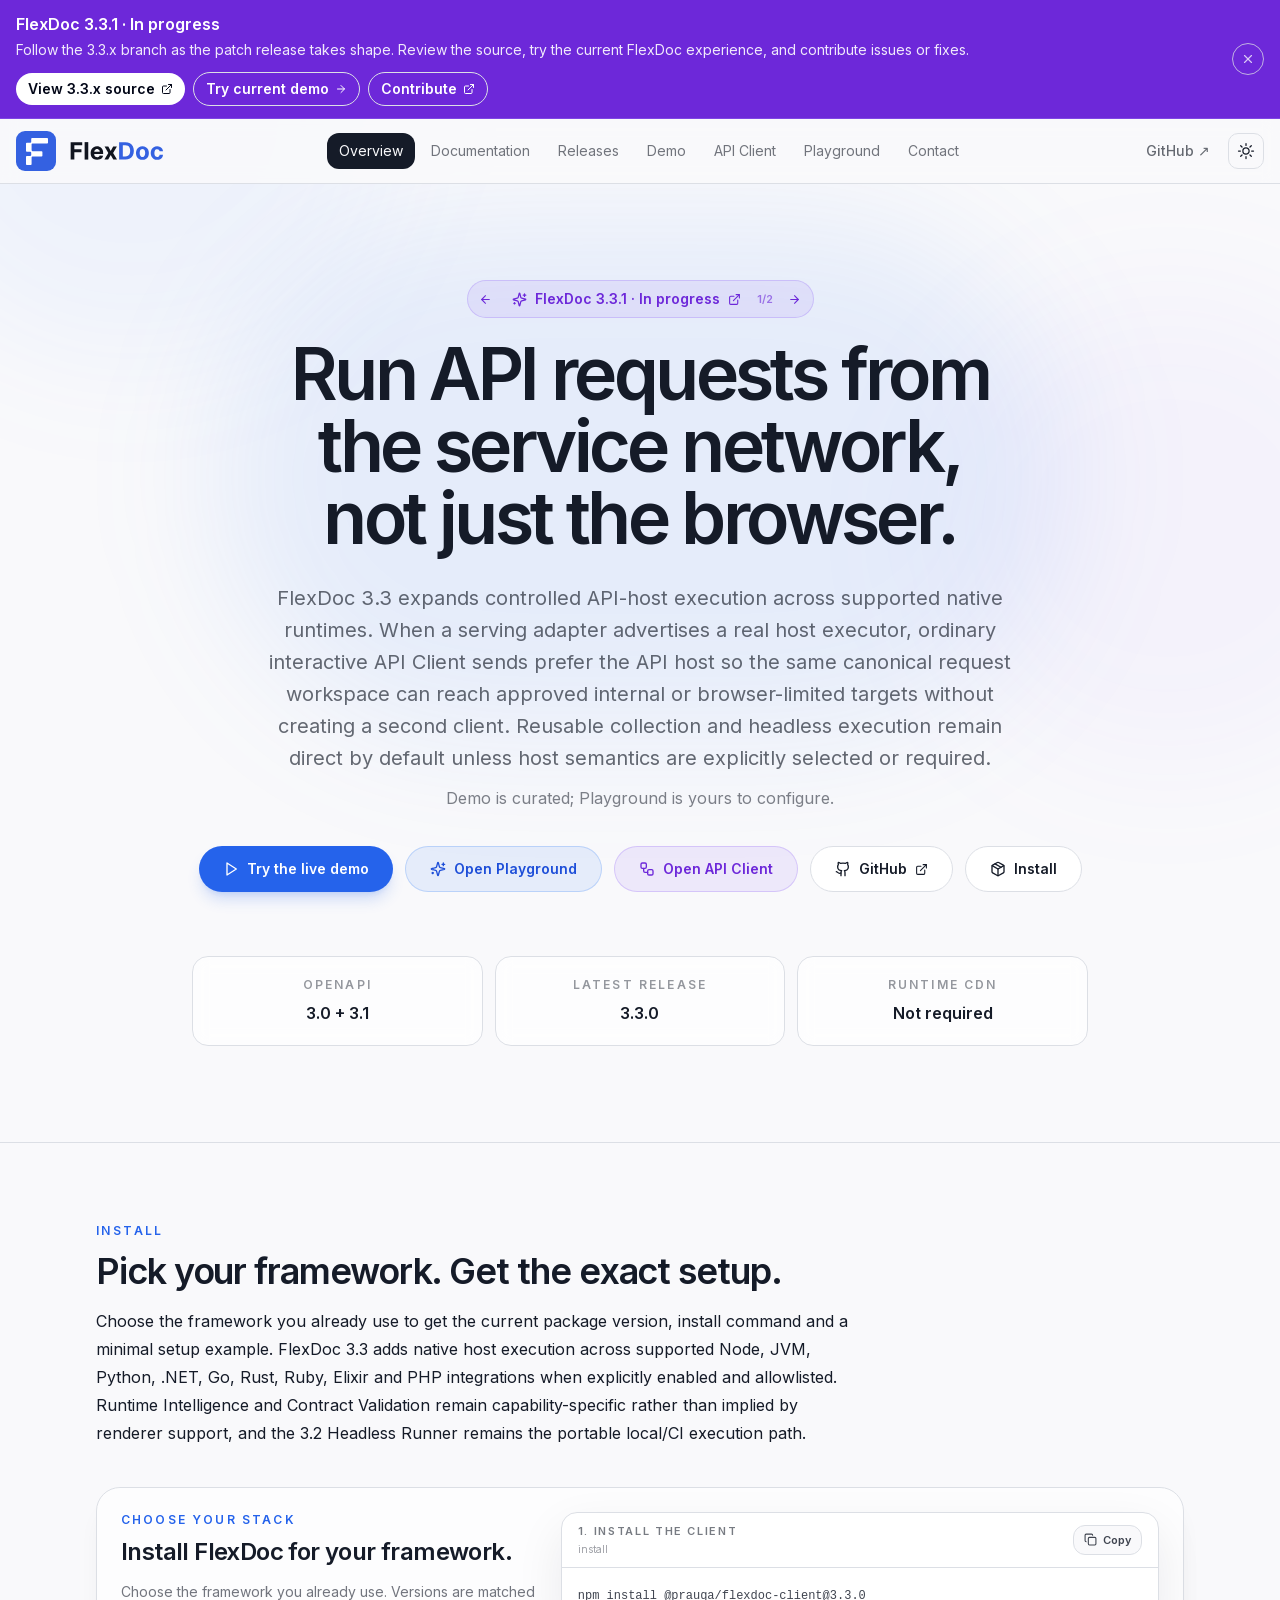
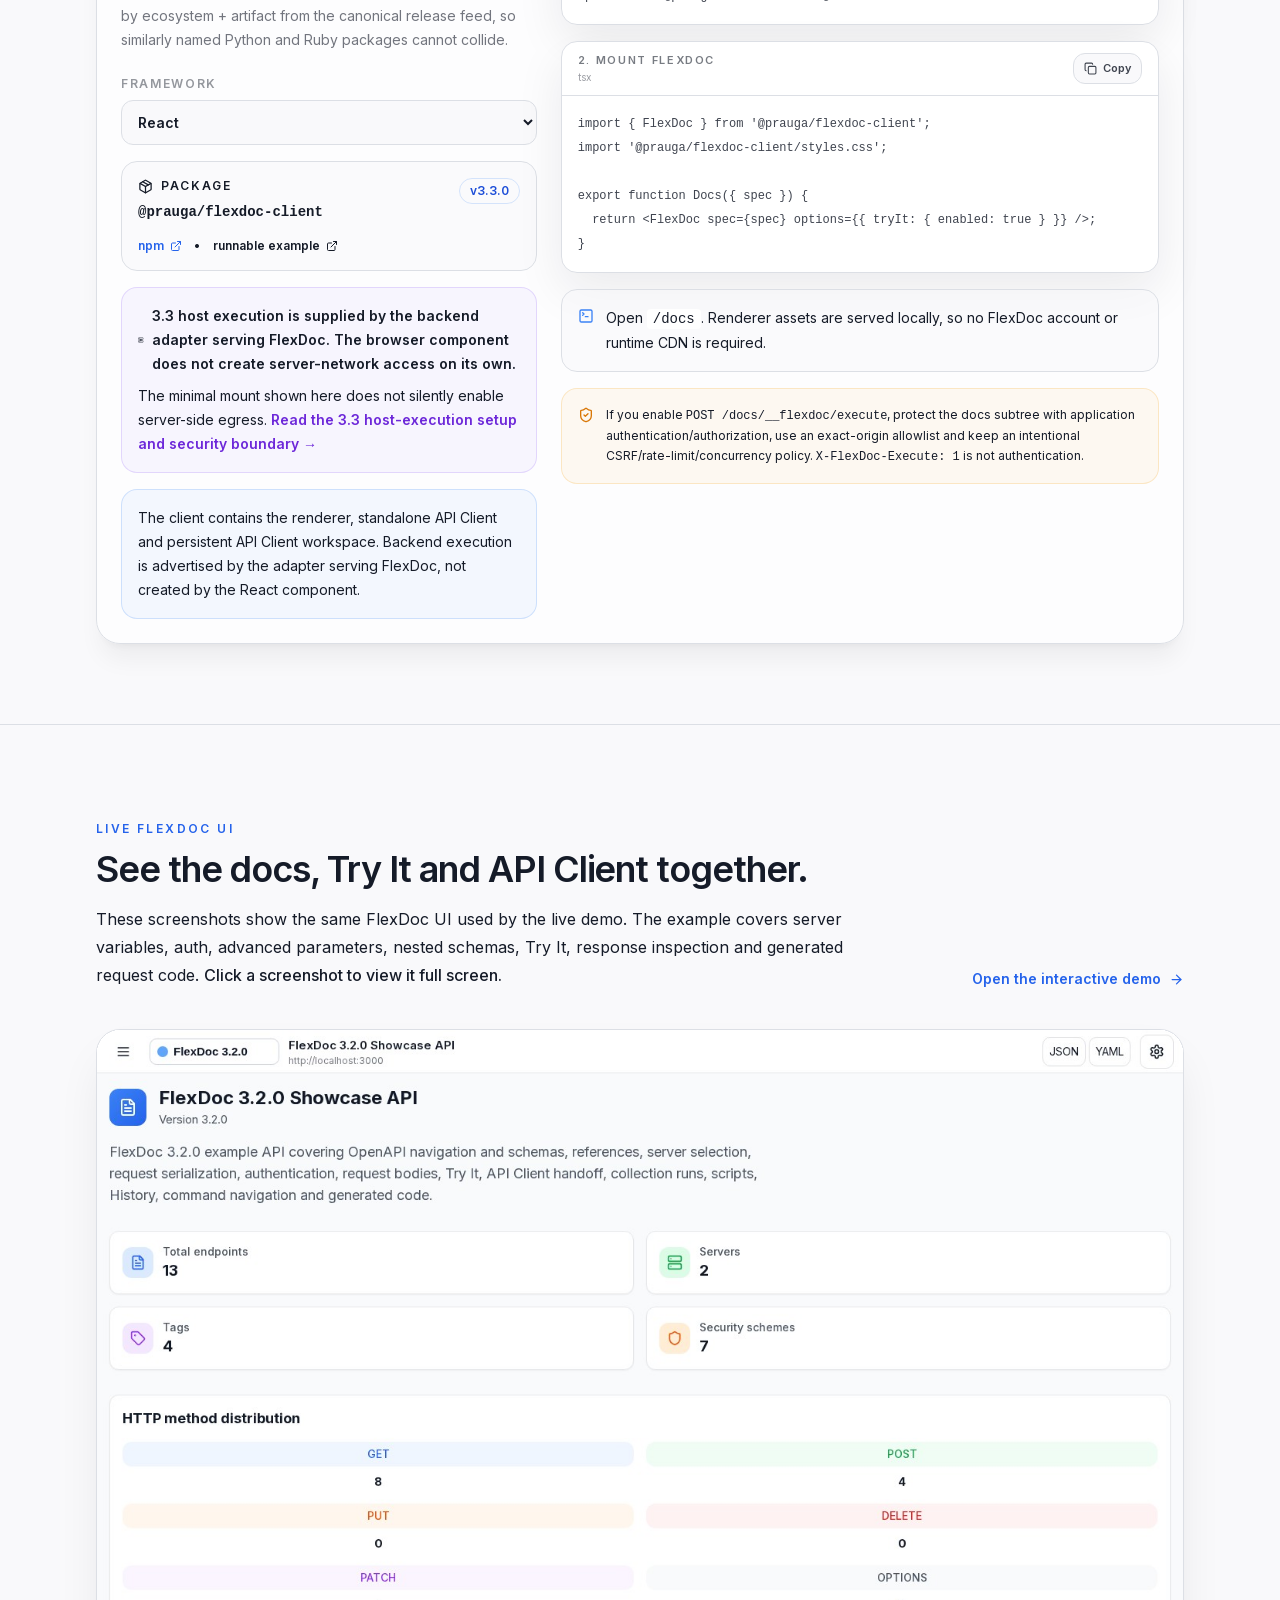
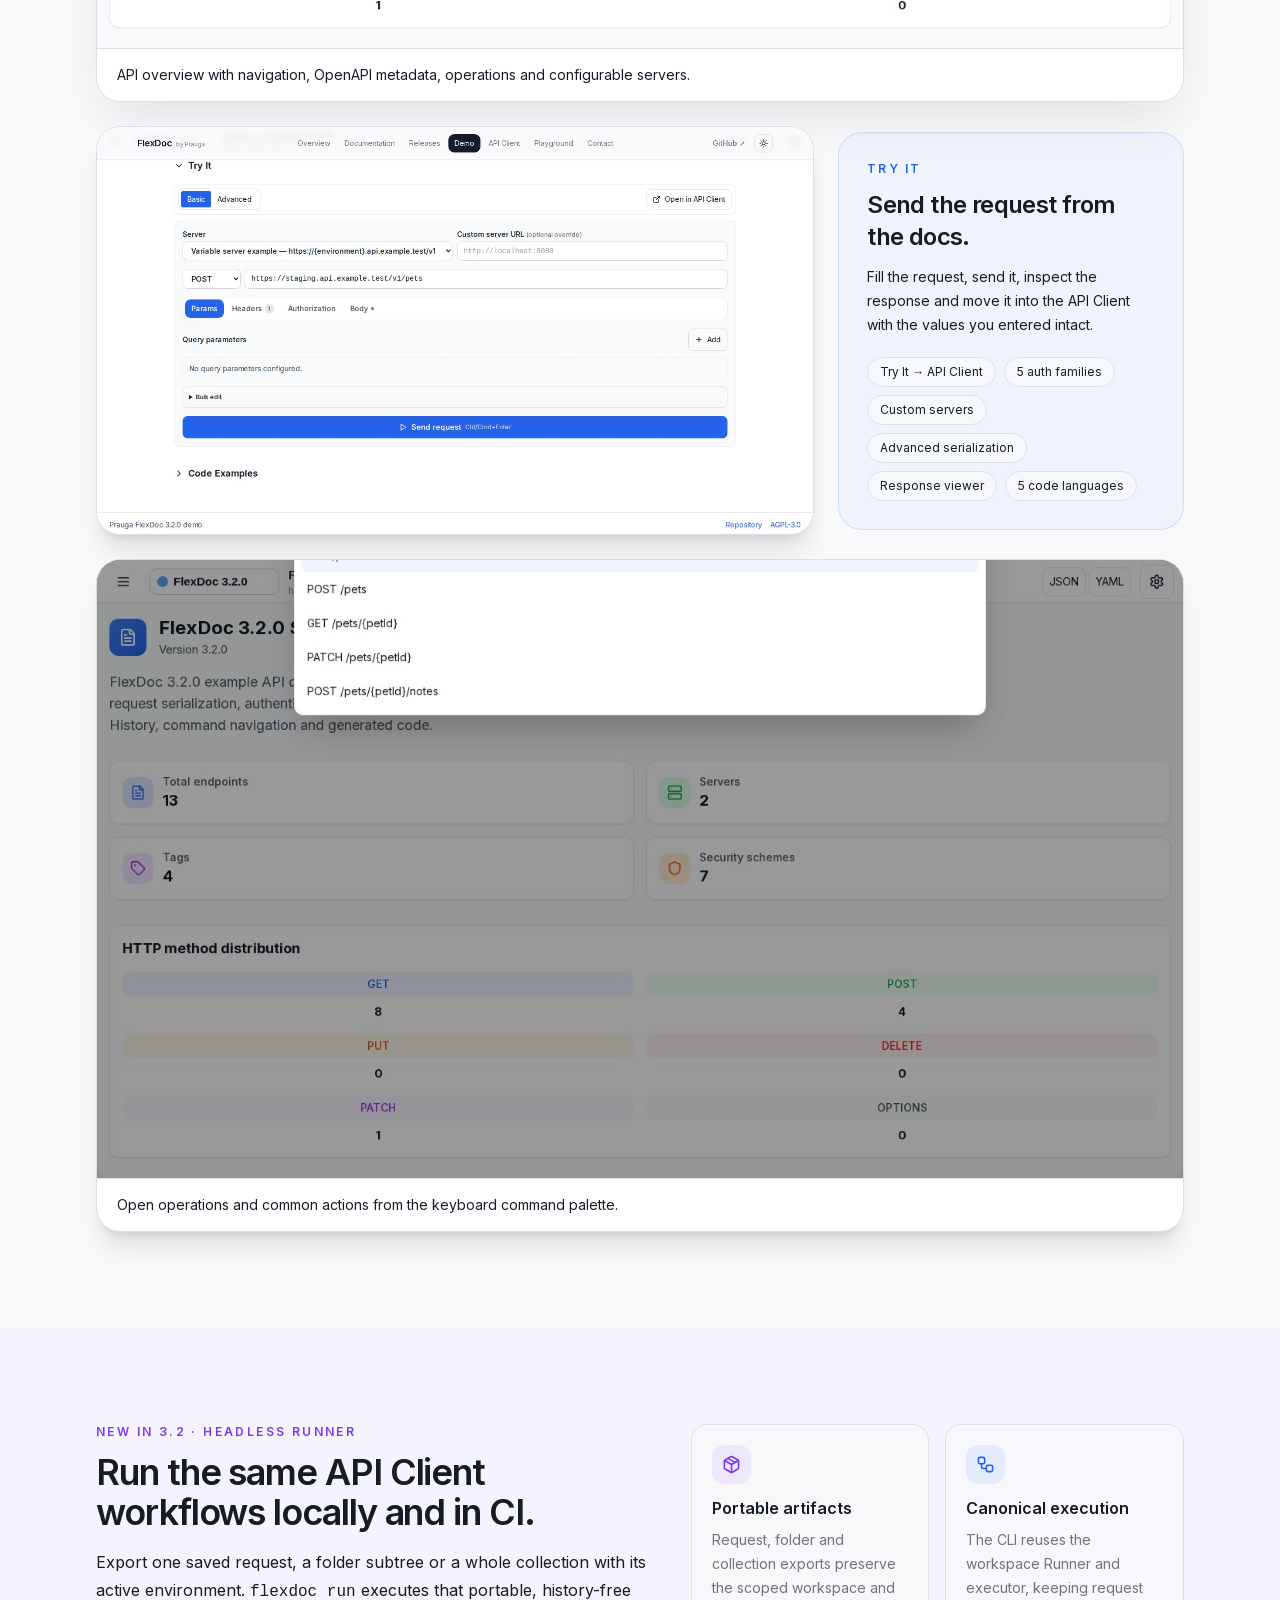
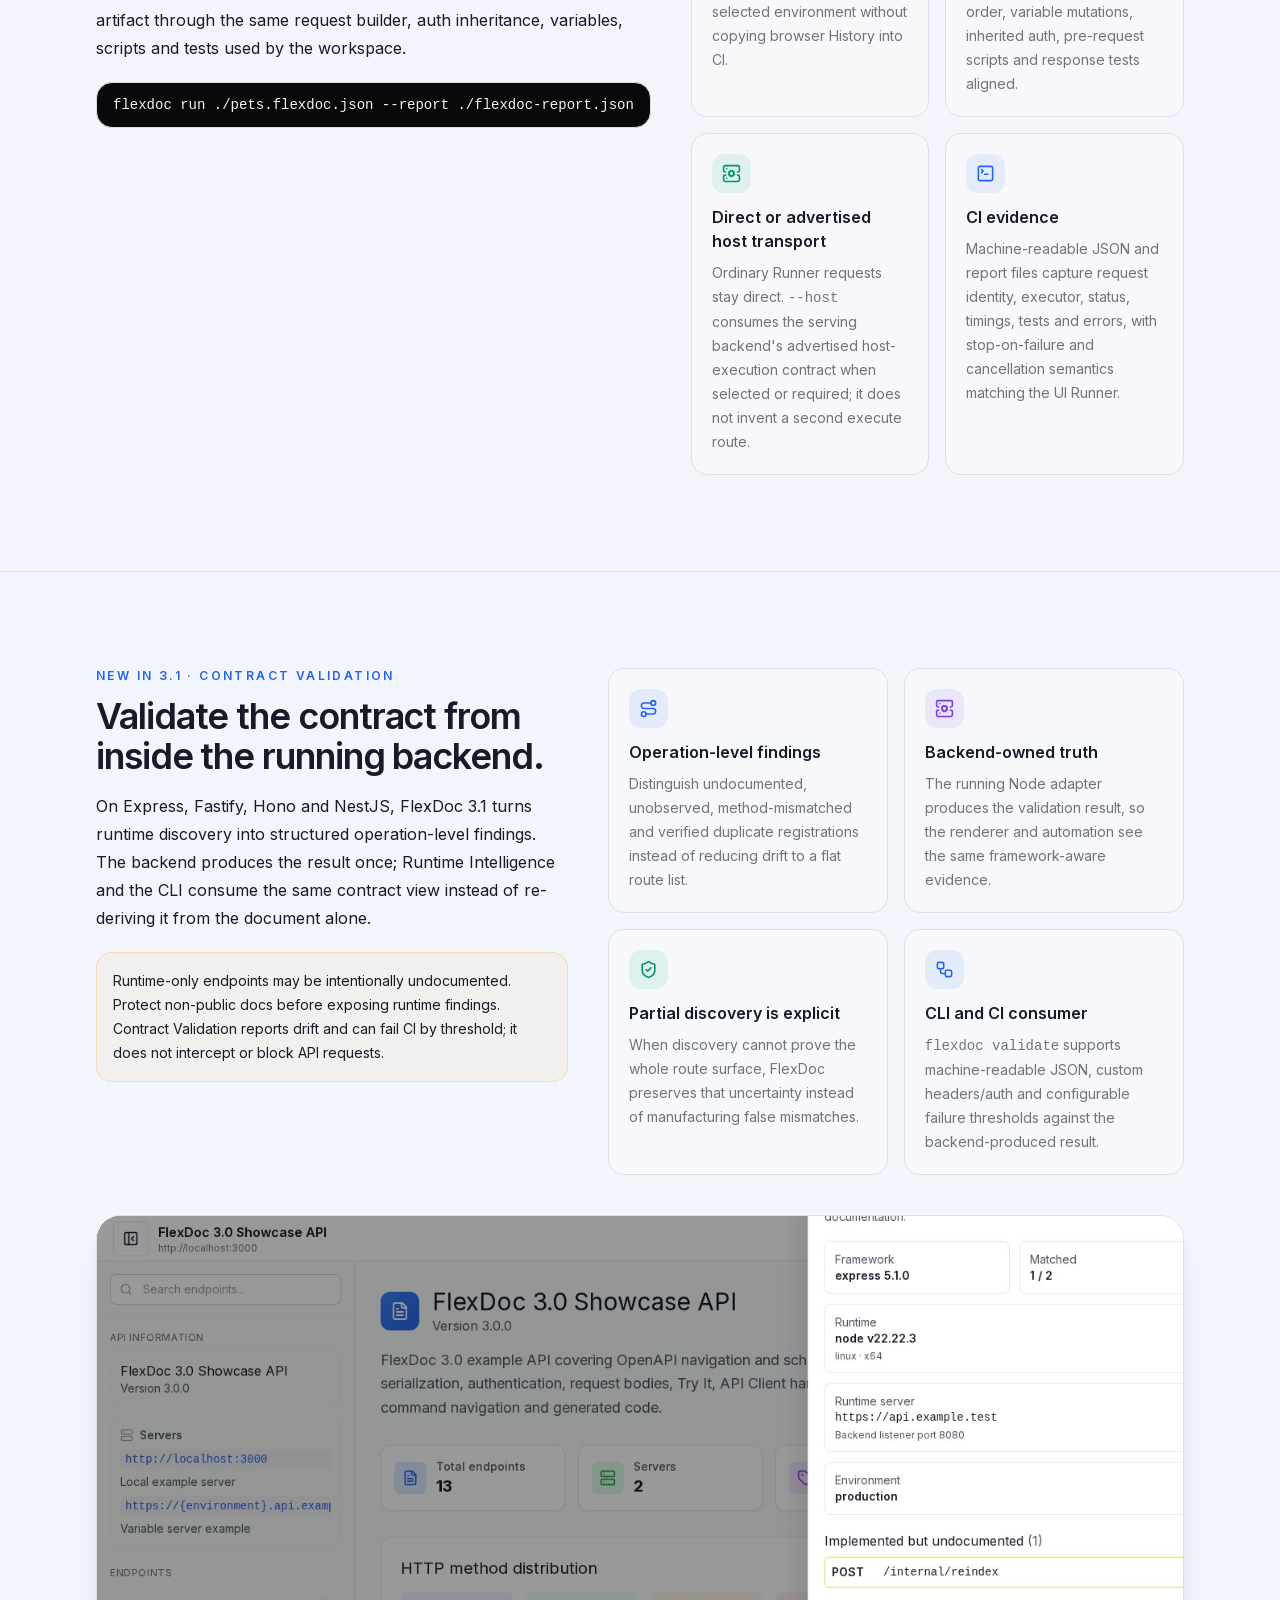
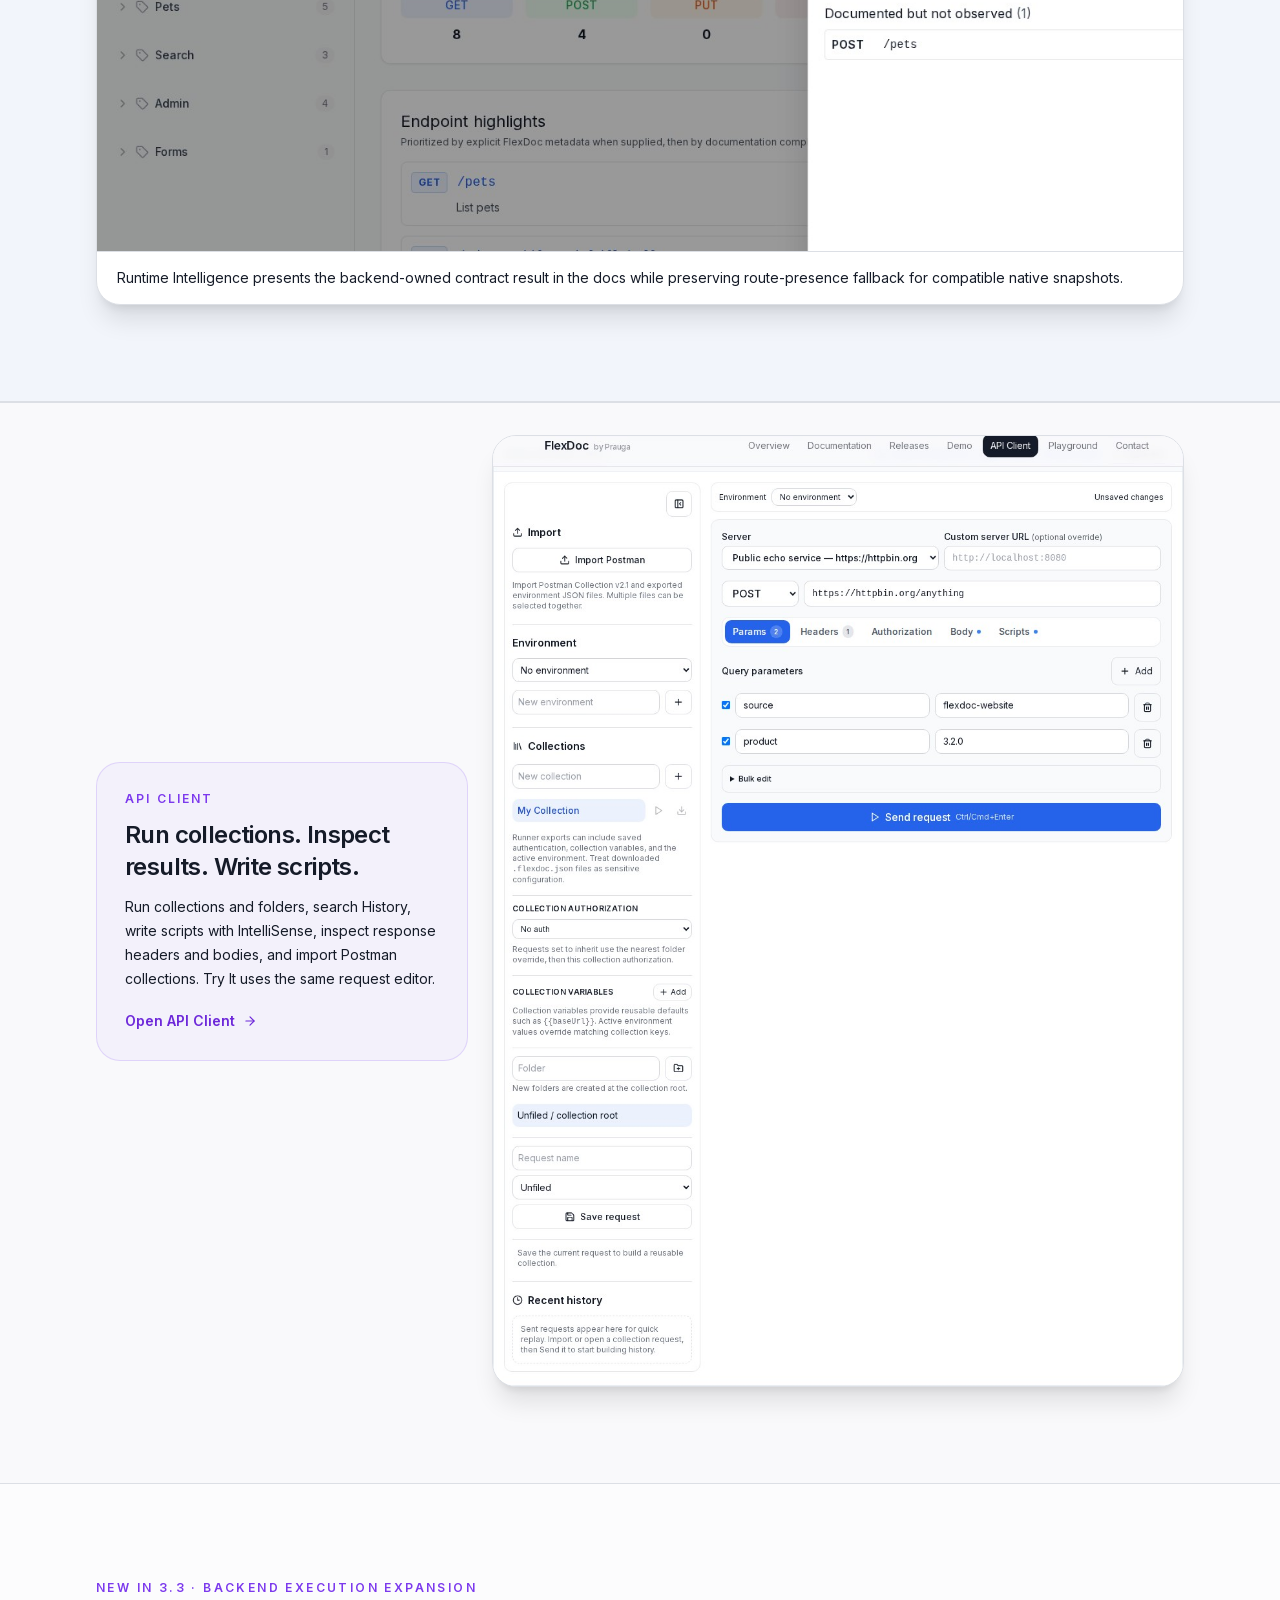
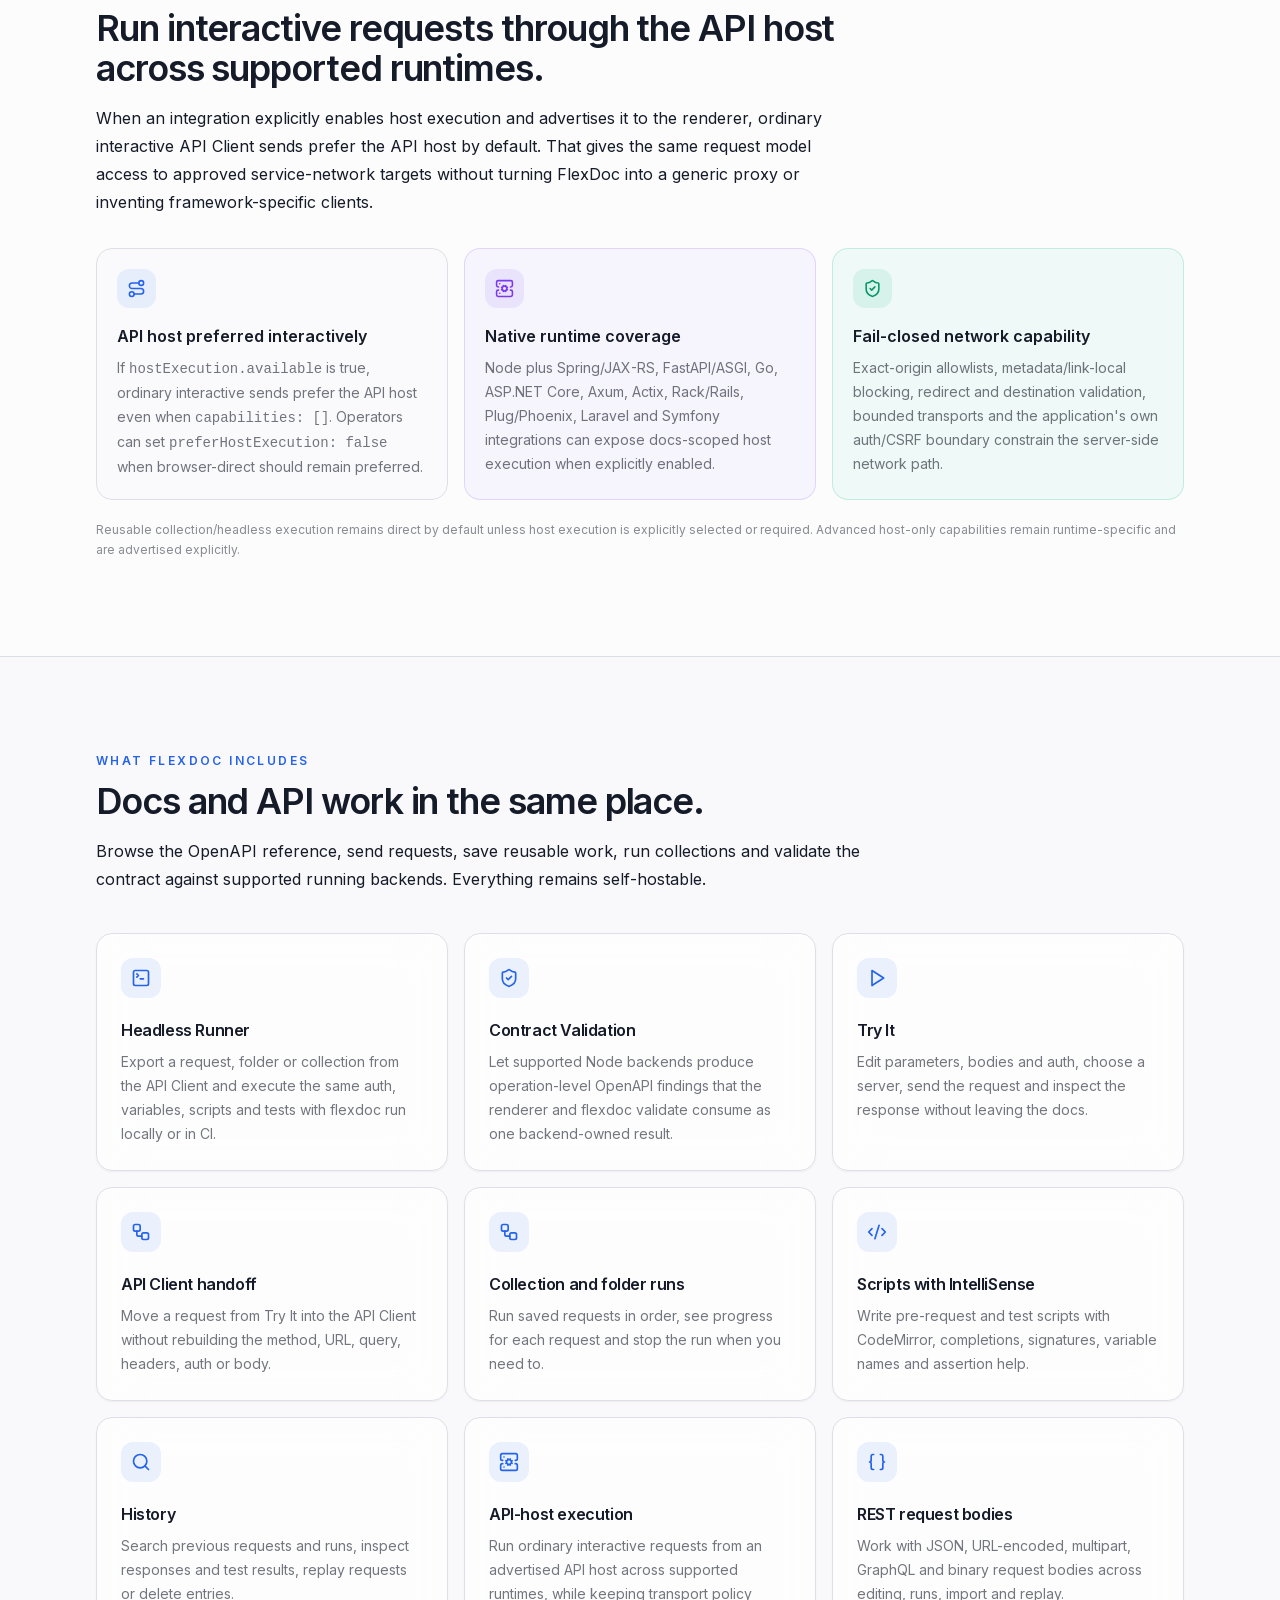
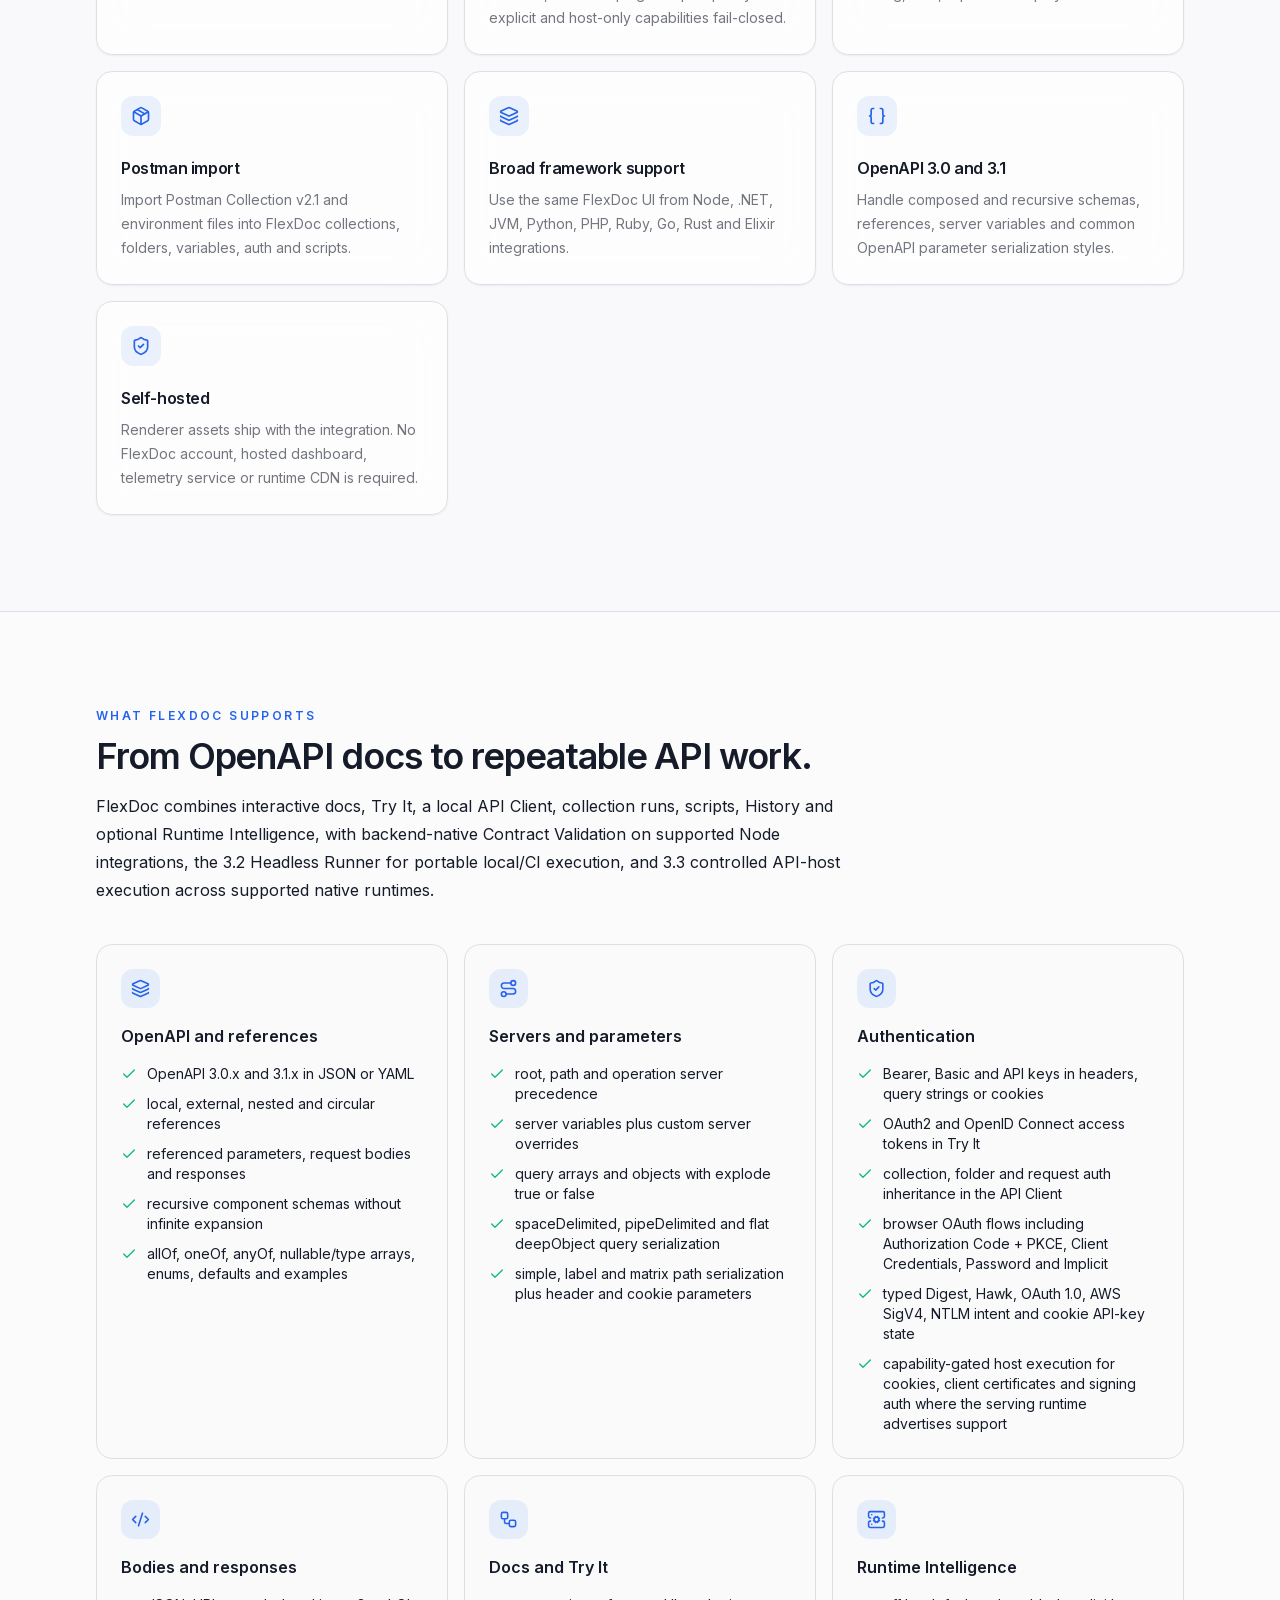
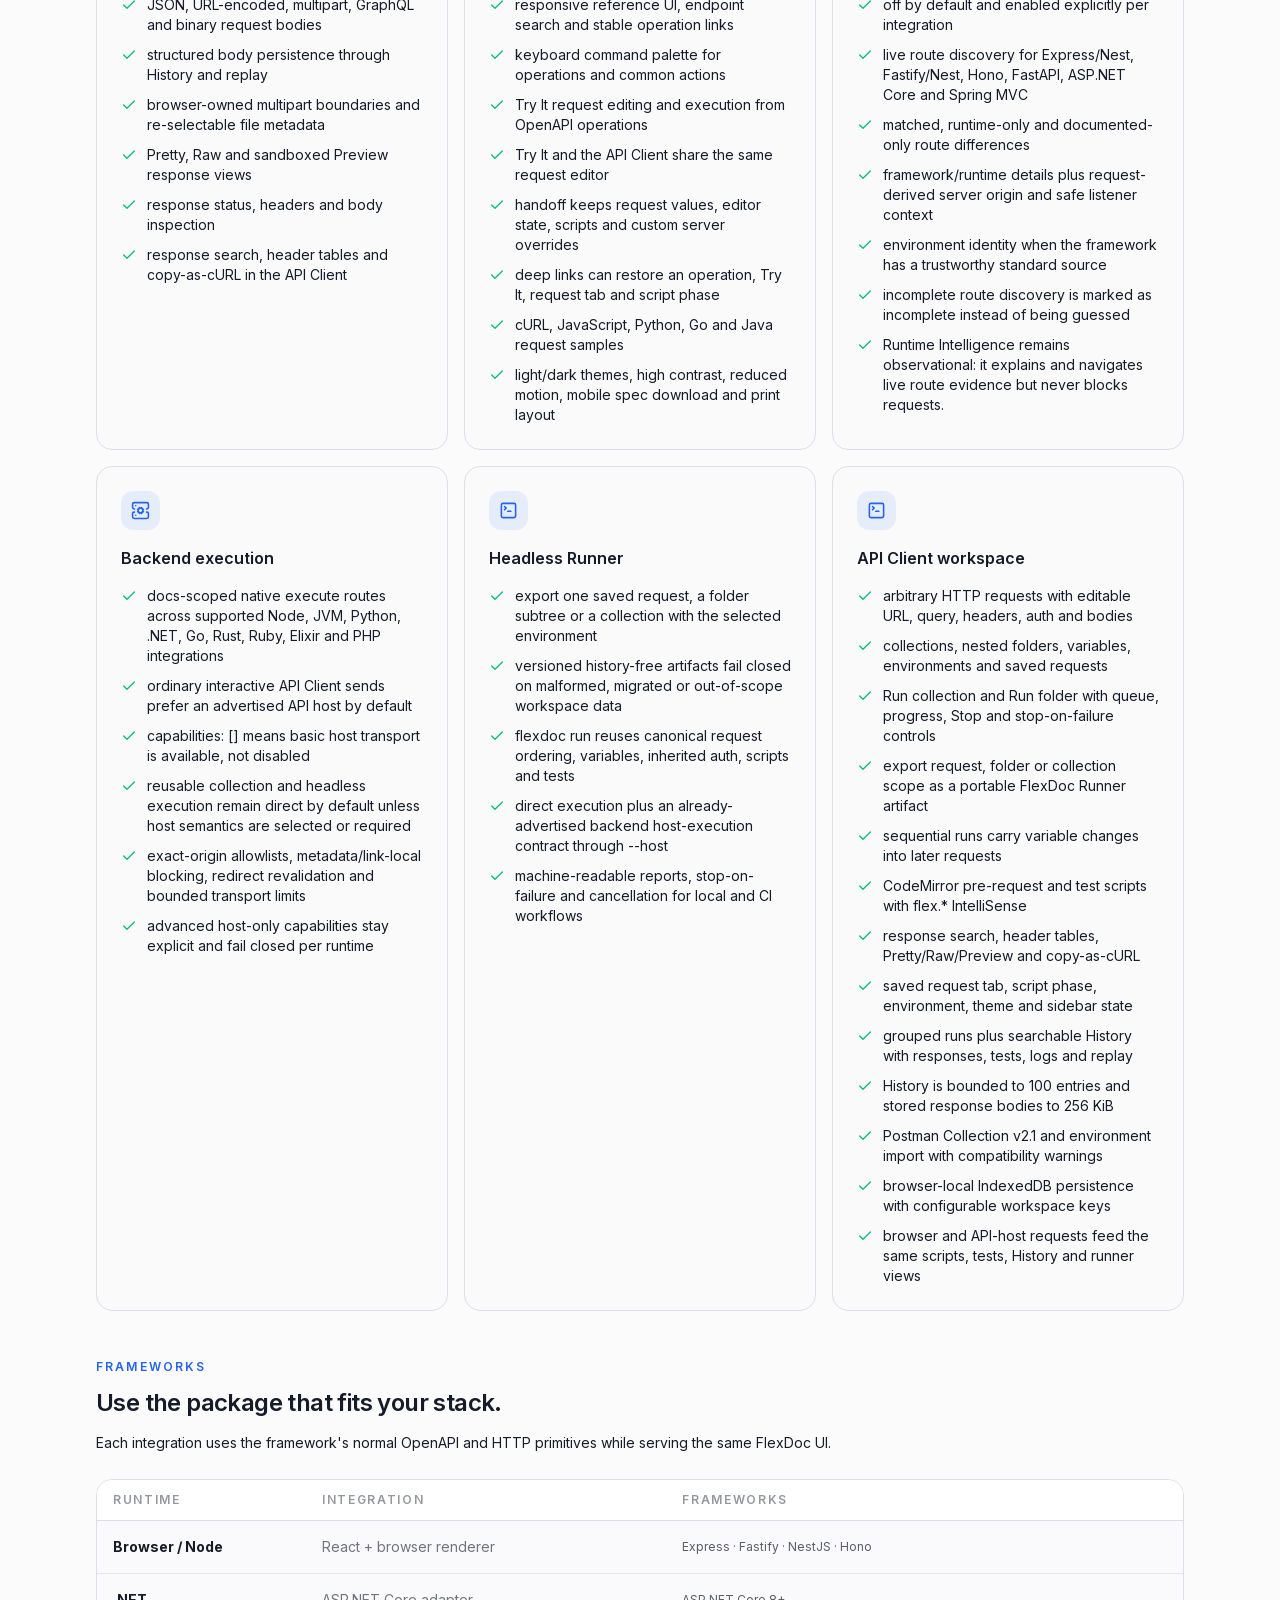
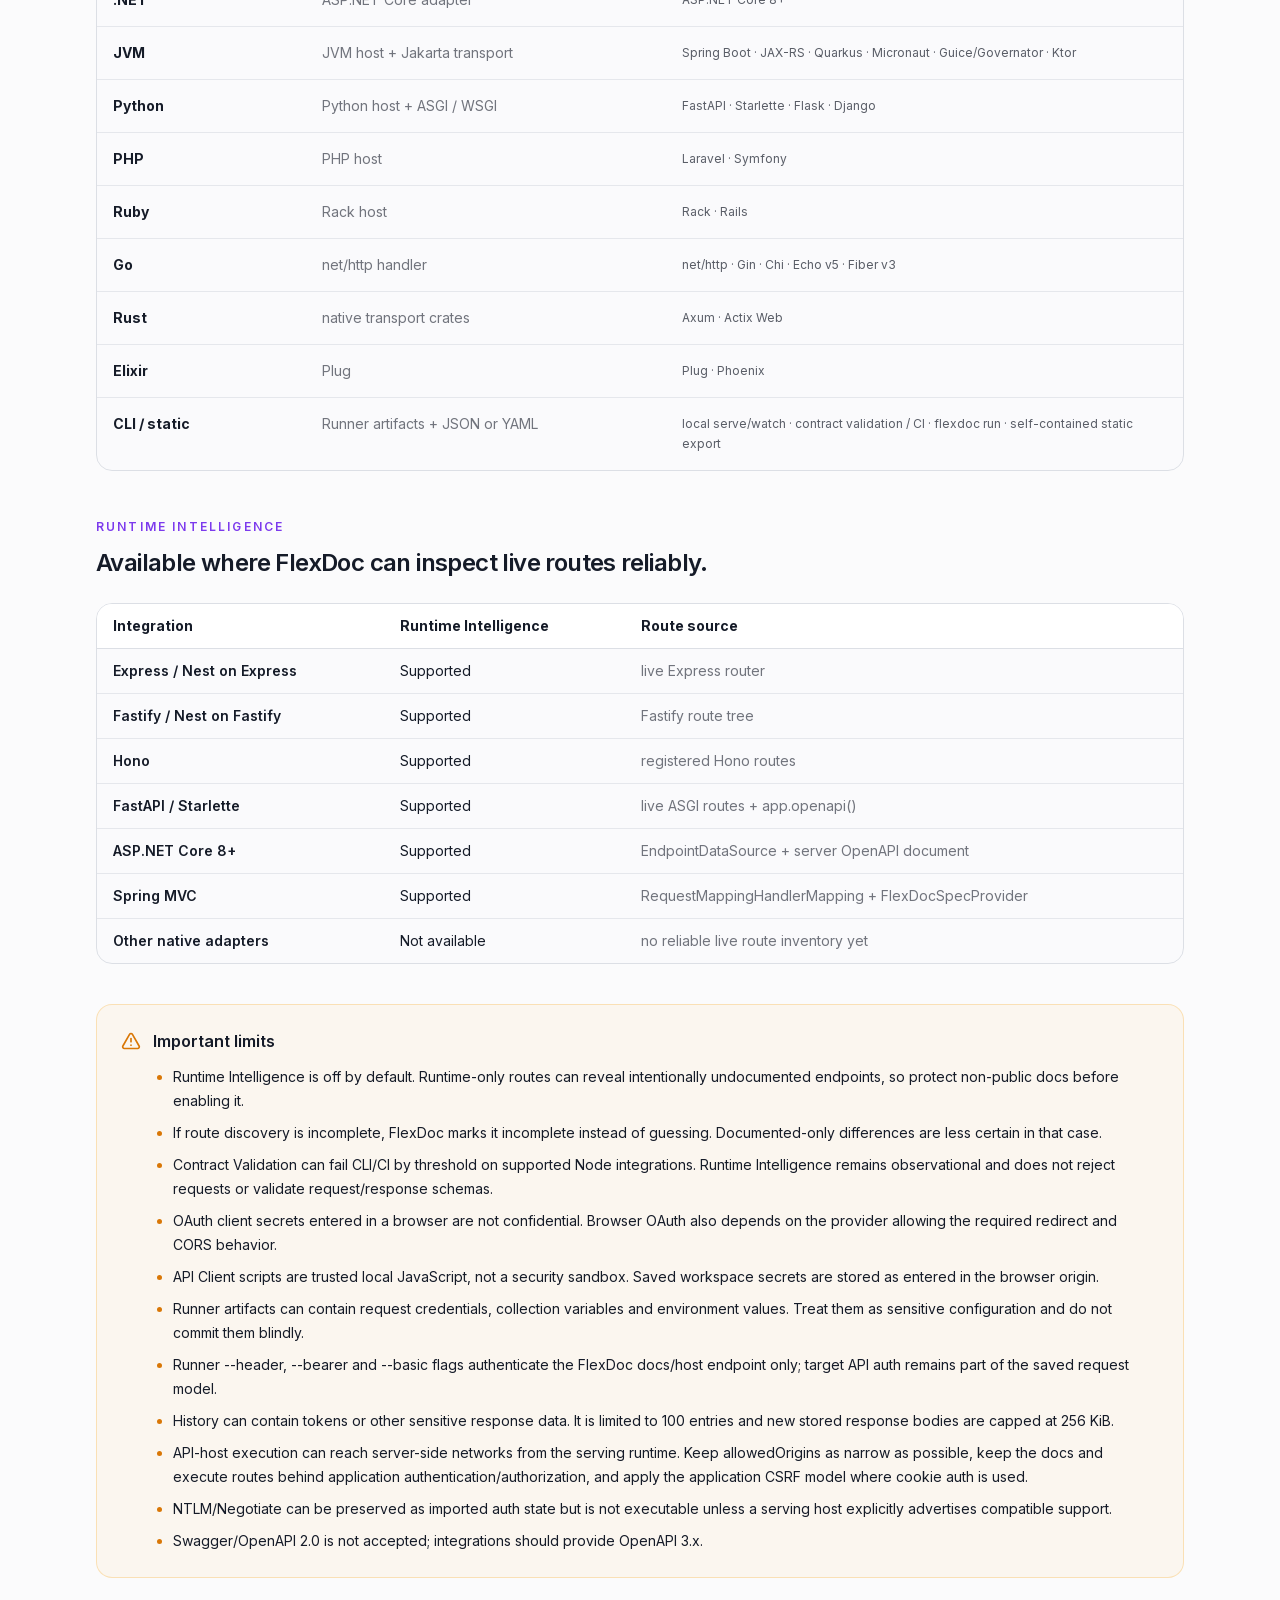
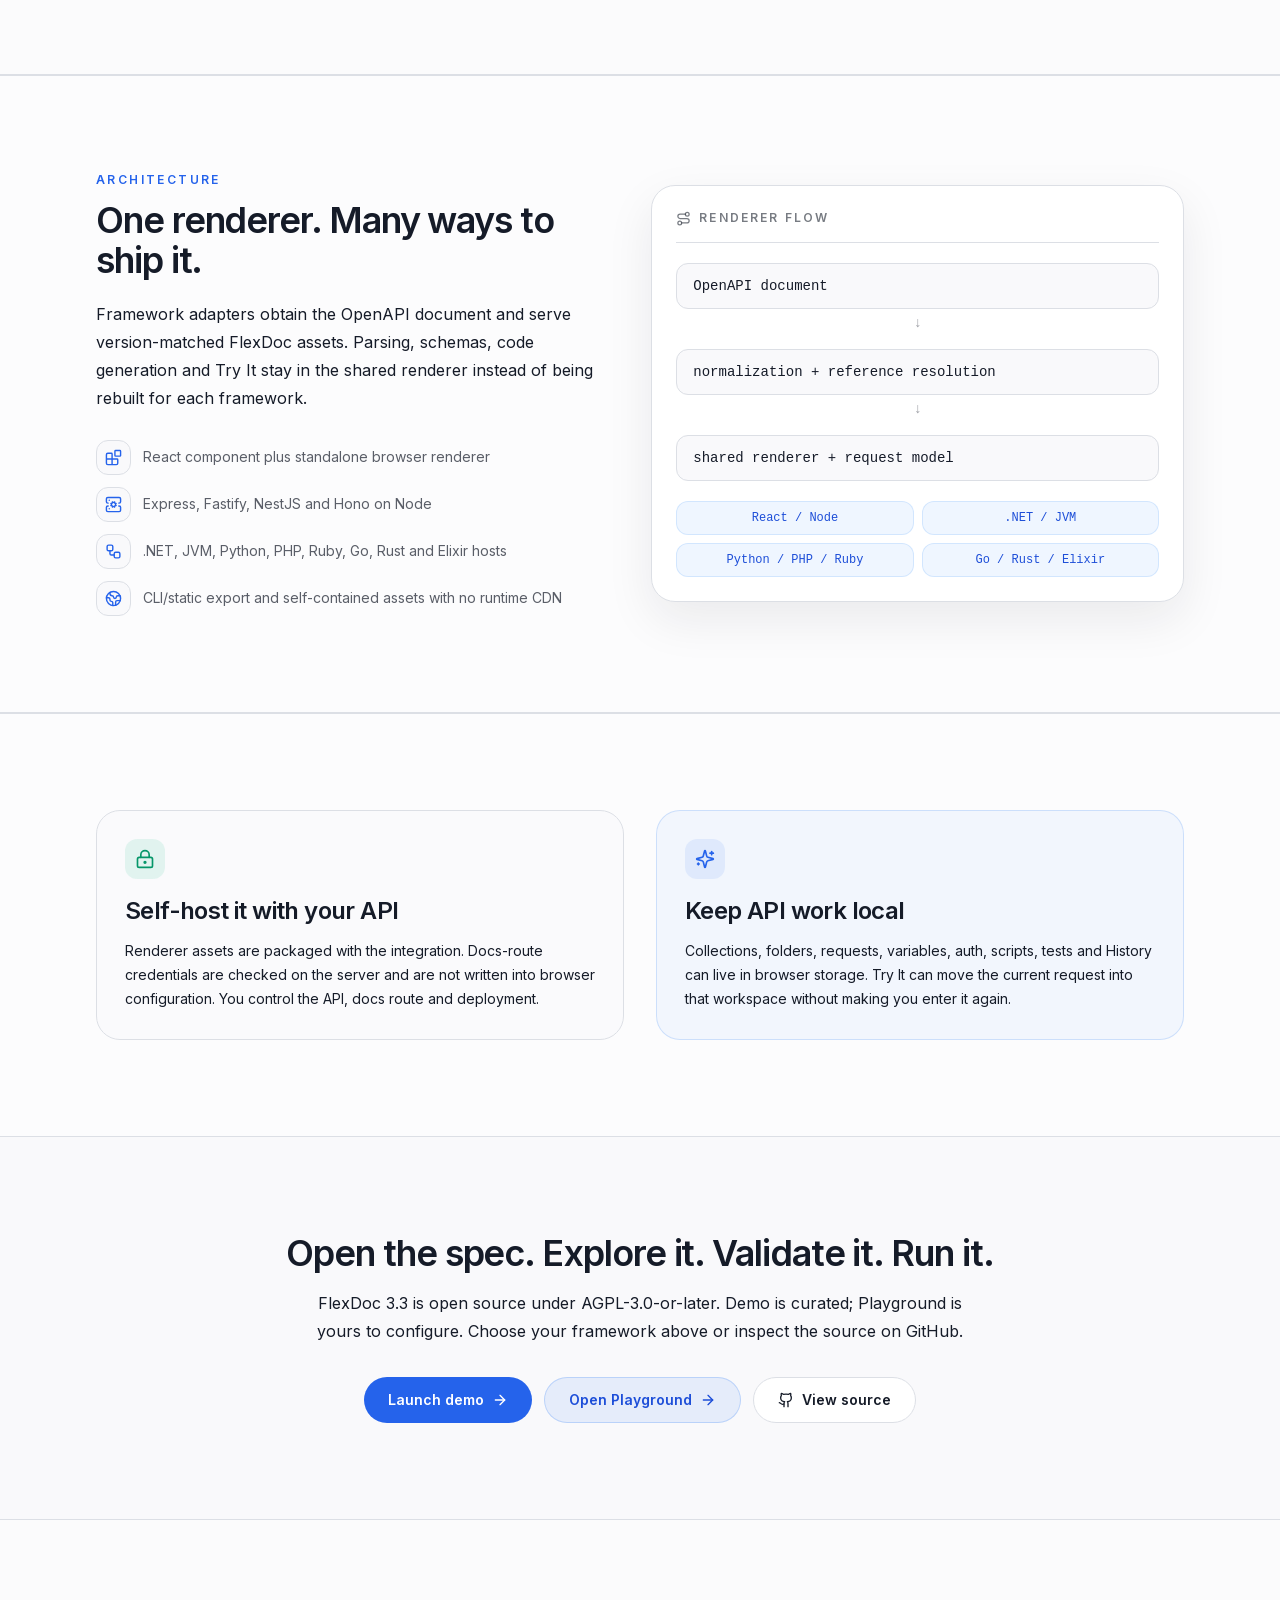
==== commit b295cbd0: "chore: website/deploy: publish generated FlexDoc site Publish the production build only after the pr" ====
--- a/index.html
+++ b/index.html
@@ -1,6 +1,6 @@
-<!DOCTYPE html><html lang="en"><head><meta charSet="utf-8"/><meta name="viewport" content="width=device-width, initial-scale=1"/><link rel="preload" href="/_next/static/media/83afe278b6a6bb3c-s.p.2bn3s6zvc0dyp.woff2" as="font" crossorigin="" type="font/woff2"/><link rel="preload" href="/favicon.svg" as="image"/><link rel="stylesheet" href="/_next/static/chunks/0kiobf-dbh_wn.css" data-precedence="next"/><link rel="preload" as="script" fetchPriority="low" href="/_next/static/chunks/310vm2bl3xxpt.js"/><script src="/_next/static/chunks/19mx3mg6lkumu.js" async=""></script><script src="/_next/static/chunks/3byuobrkyz9bj.js" async=""></script><script src="/_next/static/chunks/344n2zhqbh4pn.js" async=""></script><script src="/_next/static/chunks/turbopack-0aqb5hlrzlk2g.js" async=""></script><script src="/_next/static/chunks/3fntmmi971322.js" async="" crossorigin=""></script><script src="/_next/static/chunks/3xc6sx2a1p-zh.js" async="" crossorigin=""></script><script src="/_next/static/chunks/3brm7-w8osp10.js" async="" crossorigin=""></script><script src="/_next/static/chunks/2ke6obi0b3287.js" async="" crossorigin=""></script><script src="/_next/static/chunks/3e4bimaenlkpy.js" async="" crossorigin=""></script><link rel="preload" href="/img/flexdoc/showcase-overview-light.jpg" as="image" media="(prefers-color-scheme: light)"/><link rel="preload" href="/img/flexdoc/showcase-overview-dark.jpg" as="image" media="(prefers-color-scheme: dark)"/><title>FlexDoc</title><meta name="description" content="FlexDoc is an open-source, self-hosted OpenAPI documentation and API client with Runtime Intelligence, Contract Validation, headless Runner workflows and controlled API-host execution across supported native runtimes."/><meta name="keywords" content="FlexDoc,Prauga,OpenAPI,API documentation,API Client,Backend Execution,API host execution,Headless Runner,Contract Validation,CI,developer tooling"/><meta property="og:title" content="FlexDoc"/><meta property="og:description" content="FlexDoc is an open-source, self-hosted OpenAPI documentation and API client with Runtime Intelligence, Contract Validation, headless Runner workflows and controlled API-host execution across supported native runtimes."/><meta name="twitter:card" content="summary"/><meta name="twitter:title" content="FlexDoc"/><meta name="twitter:description" content="FlexDoc is an open-source, self-hosted OpenAPI documentation and API client with Runtime Intelligence, Contract Validation, headless Runner workflows and controlled API-host execution across supported native runtimes."/><link rel="shortcut icon" href="/favicon.ico"/><link rel="icon" href="/favicon.svg" type="image/svg+xml"/><link rel="icon" href="/favicon-32x32.png" sizes="32x32" type="image/png"/><link rel="icon" href="/favicon-16x16.png" sizes="16x16" type="image/png"/><link rel="apple-touch-icon" href="/apple-touch-icon.png" sizes="180x180" type="image/png"/><meta name="next-size-adjust" content=""/><link rel="preload" as="image" href="/img/flexdoc/showcase-overview-light.jpg" media="(prefers-color-scheme: light)"/><link rel="preload" as="image" href="/img/flexdoc/showcase-overview-dark.jpg" media="(prefers-color-scheme: dark)"/><script src="/_next/static/chunks/0cz1d0mv5g_q7.js" noModule=""></script></head><body class="inter_fa93af41-module__0D_jrq__className relative min-h-screen antialiased"><div hidden=""><!--$--><!--/$--></div><div class="pointer-events-none fixed inset-0 -z-10 overflow-hidden" aria-hidden="true"><div class="absolute -left-32 -top-40 h-[520px] w-[520px] rounded-full bg-blue-500/[0.055] blur-3xl dark:bg-blue-400/[0.045]"></div><div class="absolute -right-32 top-[32%] h-[480px] w-[480px] rounded-full bg-violet-500/[0.045] blur-3xl dark:bg-violet-400/[0.035]"></div></div><script>((a,b,c,d,e,f,g,h)=>{let i=document.documentElement,j=["light","dark"];function k(b){var c;(Array.isArray(a)?a:[a]).forEach(a=>{let c="class"===a,d=c&&f?e.map(a=>f[a]||a):e;c?(i.classList.remove(...d),i.classList.add(b)):i.setAttribute(a,b)}),c=b,h&&j.includes(c)&&(i.style.colorScheme=c)}if(d)k(d);else try{let a=localStorage.getItem(b)||c,d=g&&"system"===a?window.matchMedia("(prefers-color-scheme: dark)").matches?"dark":"light":a;k(d)}catch(a){}})("class","theme","system",null,["light","dark"],null,true,true)</script><div class="relative z-0 flex min-h-screen flex-col"><header data-site-header="true" class="sticky top-0 z-50 border-b border-border bg-background/95 backdrop-blur supports-[backdrop-filter]:bg-background/85"><div class="container mx-auto flex h-16 max-w-7xl items-center gap-4 px-4"><a class="flex min-w-0 shrink-0 items-center gap-2 font-semibold tracking-tight" aria-label="FlexDoc overview" href="/"><img src="/favicon.svg" alt="FlexDoc mark" aria-hidden="true" class="h-8 w-8 rounded-lg"/><span class="text-lg">FlexDoc</span></a><div data-product-nav-scroll="true" data-site-product-nav-slot="true" class="product-nav-scroll min-w-0 flex-1"><nav aria-label="FlexDoc product navigation" data-site-desktop-product-nav="true" class="items-center gap-1"><a aria-current="page" class="rounded-lg px-3 py-2 text-sm transition bg-foreground text-background" href="/">Overview</a><a class="rounded-lg px-3 py-2 text-sm transition text-foreground/60 hover:bg-card hover:text-foreground" href="/docs/">Documentation</a><a class="rounded-lg px-3 py-2 text-sm transition text-foreground/60 hover:bg-card hover:text-foreground" href="/releases/">Releases</a><a class="rounded-lg px-3 py-2 text-sm transition text-foreground/60 hover:bg-card hover:text-foreground" href="/demo/">Demo</a><a class="rounded-lg px-3 py-2 text-sm transition text-foreground/60 hover:bg-card hover:text-foreground" href="/client/">API Client</a><a class="rounded-lg px-3 py-2 text-sm transition text-foreground/60 hover:bg-card hover:text-foreground" href="/playground/">Playground</a><a class="rounded-lg px-3 py-2 text-sm transition text-foreground/60 hover:bg-card hover:text-foreground" href="/contact/">Contact</a></nav></div><div class="ml-auto flex shrink-0 items-center gap-1.5"><a href="https://github.com/Prauga/flexdoc" target="_blank" rel="noopener noreferrer" data-site-desktop-github="true" class="rounded-lg px-3 py-2 text-sm font-medium text-foreground/65 transition hover:bg-card hover:text-foreground">GitHub ↗</a><button class="inline-flex h-9 w-9 items-center justify-center rounded-md border bg-background text-sm font-medium transition-colors hover:bg-accent hover:text-accent-foreground"><svg xmlns="http://www.w3.org/2000/svg" fill="none" viewBox="0 0 24 24" stroke-width="1.5" stroke="currentColor" aria-hidden="true" data-slot="icon" class="h-5 w-5 rotate-0 scale-100 transition-all dark:-rotate-90 dark:scale-0"><path stroke-linecap="round" stroke-linejoin="round" d="M12 3v2.25m6.364.386-1.591 1.591M21 12h-2.25m-.386 6.364-1.591-1.591M12 18.75V21m-4.773-4.227-1.591 1.591M5.25 12H3m4.227-4.773L5.636 5.636M15.75 12a3.75 3.75 0 1 1-7.5 0 3.75 3.75 0 0 1 7.5 0Z"></path></svg><svg xmlns="http://www.w3.org/2000/svg" fill="none" viewBox="0 0 24 24" stroke-width="1.5" stroke="currentColor" aria-hidden="true" data-slot="icon" class="absolute h-5 w-5 rotate-90 scale-0 transition-all dark:rotate-0 dark:scale-100"><path stroke-linecap="round" stroke-linejoin="round" d="M21.752 15.002A9.72 9.72 0 0 1 18 15.75c-5.385 0-9.75-4.365-9.75-9.75 0-1.33.266-2.597.748-3.752A9.753 9.753 0 0 0 3 11.25C3 16.635 7.365 21 12.75 21a9.753 9.753 0 0 0 9.002-5.998Z"></path></svg><span class="sr-only">Toggle theme</span></button><button type="button" data-mobile-nav-trigger="true" data-site-mobile-nav-trigger="true" aria-label="Open product navigation" aria-expanded="false" aria-controls="flexdoc-mobile-nav" class="h-9 w-9 items-center justify-center rounded-lg border border-border bg-card text-foreground/70 transition hover:text-foreground"><svg xmlns="http://www.w3.org/2000/svg" width="18" height="18" viewBox="0 0 24 24" fill="none" stroke="currentColor" stroke-width="2" stroke-linecap="round" stroke-linejoin="round" class="lucide lucide-menu" aria-hidden="true"><path d="M4 12h16"></path><path d="M4 18h16"></path><path d="M4 6h16"></path></svg></button></div></div></header><main class="flex-1"><div class="overflow-hidden"><section class="relative border-b border-border px-4 pb-16 pt-12 sm:pb-24 sm:pt-24"><div class="pointer-events-none absolute left-1/2 top-8 -z-10 h-[520px] w-[850px] -translate-x-1/2 rounded-full bg-blue-500/10 blur-3xl"></div><div class="container mx-auto max-w-6xl"><div class="mx-auto max-w-4xl text-left sm:text-center"><a data-announcement-hero="3.3.1-in-progress" href="https://github.com/Prauga/flexdoc/tree/3.3.x" target="_blank" rel="noopener noreferrer" class="mb-5 inline-flex items-center gap-2 rounded-full border px-4 py-2 text-sm font-semibold transition hover:-translate-y-0.5 border-violet-500/25 bg-violet-500/10 text-violet-700 dark:text-violet-300"><svg xmlns="http://www.w3.org/2000/svg" width="15" height="15" viewBox="0 0 24 24" fill="none" stroke="currentColor" stroke-width="2" stroke-linecap="round" stroke-linejoin="round" class="lucide lucide-sparkles" aria-hidden="true"><path d="M9.937 15.5A2 2 0 0 0 8.5 14.063l-6.135-1.582a.5.5 0 0 1 0-.962L8.5 9.936A2 2 0 0 0 9.937 8.5l1.582-6.135a.5.5 0 0 1 .963 0L14.063 8.5A2 2 0 0 0 15.5 9.937l6.135 1.581a.5.5 0 0 1 0 .964L15.5 14.063a2 2 0 0 0-1.437 1.437l-1.582 6.135a.5.5 0 0 1-.963 0z"></path><path d="M20 3v4"></path><path d="M22 5h-4"></path><path d="M4 17v2"></path><path d="M5 18H3"></path></svg><span>FlexDoc 3.3.1 · In progress</span><svg xmlns="http://www.w3.org/2000/svg" width="13" height="13" viewBox="0 0 24 24" fill="none" stroke="currentColor" stroke-width="2" stroke-linecap="round" stroke-linejoin="round" class="lucide lucide-external-link" aria-hidden="true"><path d="M15 3h6v6"></path><path d="M10 14 21 3"></path><path d="M18 13v6a2 2 0 0 1-2 2H5a2 2 0 0 1-2-2V8a2 2 0 0 1 2-2h6"></path></svg></a><h1 class="text-pretty text-[2.4rem] font-semibold leading-[1.04] tracking-[-0.05em] sm:text-balance sm:text-6xl md:text-7xl">Run API requests from the service network, not just the browser.</h1><p class="mx-auto mt-6 max-w-3xl text-balance text-base leading-7 text-foreground/65 sm:mt-7 sm:text-xl sm:leading-8">FlexDoc 3.3 expands controlled API-host execution across supported native runtimes. When a serving adapter advertises a real host executor, ordinary interactive API Client sends prefer the API host so the same canonical request workspace can reach approved internal or browser-limited targets without creating a second client. Reusable collection and headless execution remain direct by default unless host semantics are explicitly selected or required.</p><p class="mx-auto mt-3 max-w-2xl text-sm leading-6 text-foreground/55 sm:text-base">Demo is curated; Playground is yours to configure.</p><div class="mt-8 grid grid-cols-2 gap-2.5 sm:mt-9 sm:flex sm:flex-wrap sm:justify-center sm:gap-3"><a class="inline-flex min-w-0 items-center justify-center gap-2 rounded-xl bg-blue-600 px-3 py-3 text-xs sm:rounded-full sm:px-6 sm:text-sm font-semibold text-white shadow-lg shadow-blue-600/20 transition hover:-translate-y-0.5 hover:bg-blue-500" href="/demo/"><svg xmlns="http://www.w3.org/2000/svg" width="16" height="16" viewBox="0 0 24 24" fill="none" stroke="currentColor" stroke-width="2" stroke-linecap="round" stroke-linejoin="round" class="lucide lucide-play" aria-hidden="true"><polygon points="6 3 20 12 6 21 6 3"></polygon></svg> Try the live demo</a><a class="inline-flex min-w-0 items-center justify-center gap-2 rounded-xl border border-blue-500/25 bg-blue-500/10 px-3 py-3 text-xs sm:rounded-full sm:px-6 sm:text-sm font-semibold text-blue-700 transition hover:-translate-y-0.5 hover:bg-blue-500/15 dark:text-blue-300" href="/playground/"><svg xmlns="http://www.w3.org/2000/svg" width="16" height="16" viewBox="0 0 24 24" fill="none" stroke="currentColor" stroke-width="2" stroke-linecap="round" stroke-linejoin="round" class="lucide lucide-sparkles" aria-hidden="true"><path d="M9.937 15.5A2 2 0 0 0 8.5 14.063l-6.135-1.582a.5.5 0 0 1 0-.962L8.5 9.936A2 2 0 0 0 9.937 8.5l1.582-6.135a.5.5 0 0 1 .963 0L14.063 8.5A2 2 0 0 0 15.5 9.937l6.135 1.581a.5.5 0 0 1 0 .964L15.5 14.063a2 2 0 0 0-1.437 1.437l-1.582 6.135a.5.5 0 0 1-.963 0z"></path><path d="M20 3v4"></path><path d="M22 5h-4"></path><path d="M4 17v2"></path><path d="M5 18H3"></path></svg> Open Playground</a><a class="inline-flex min-w-0 items-center justify-center gap-2 rounded-xl border border-violet-500/25 bg-violet-500/10 px-3 py-3 text-xs sm:rounded-full sm:px-6 sm:text-sm font-semibold text-violet-700 transition hover:-translate-y-0.5 hover:bg-violet-500/15 dark:text-violet-300" href="/client/"><svg xmlns="http://www.w3.org/2000/svg" width="16" height="16" viewBox="0 0 24 24" fill="none" stroke="currentColor" stroke-width="2" stroke-linecap="round" stroke-linejoin="round" class="lucide lucide-workflow" aria-hidden="true"><rect width="8" height="8" x="3" y="3" rx="2"></rect><path d="M7 11v4a2 2 0 0 0 2 2h4"></path><rect width="8" height="8" x="13" y="13" rx="2"></rect></svg> Open API Client</a><a href="https://github.com/Prauga/flexdoc" target="_blank" rel="noopener noreferrer" class="inline-flex min-w-0 items-center justify-center gap-2 rounded-xl border border-border bg-card px-3 py-3 text-xs sm:rounded-full sm:px-6 sm:text-sm font-semibold transition hover:border-blue-500/30"><svg xmlns="http://www.w3.org/2000/svg" width="16" height="16" viewBox="0 0 24 24" fill="none" stroke="currentColor" stroke-width="2" stroke-linecap="round" stroke-linejoin="round" class="lucide lucide-github" aria-hidden="true"><path d="M15 22v-4a4.8 4.8 0 0 0-1-3.5c3 0 6-2 6-5.5.08-1.25-.27-2.48-1-3.5.28-1.15.28-2.35 0-3.5 0 0-1 0-3 1.5-2.64-.5-5.36-.5-8 0C6 2 5 2 5 2c-.3 1.15-.3 2.35 0 3.5A5.403 5.403 0 0 0 4 9c0 3.5 3 5.5 6 5.5-.39.49-.68 1.05-.85 1.65-.17.6-.22 1.23-.15 1.85v4"></path><path d="M9 18c-4.51 2-5-2-7-2"></path></svg> GitHub <svg xmlns="http://www.w3.org/2000/svg" width="13" height="13" viewBox="0 0 24 24" fill="none" stroke="currentColor" stroke-width="2" stroke-linecap="round" stroke-linejoin="round" class="lucide lucide-external-link" aria-hidden="true"><path d="M15 3h6v6"></path><path d="M10 14 21 3"></path><path d="M18 13v6a2 2 0 0 1-2 2H5a2 2 0 0 1-2-2V8a2 2 0 0 1 2-2h6"></path></svg></a><a href="#install" class="inline-flex min-w-0 items-center justify-center gap-2 rounded-xl border border-border bg-card px-3 py-3 text-xs sm:rounded-full sm:px-6 sm:text-sm font-semibold transition hover:border-blue-500/30"><svg xmlns="http://www.w3.org/2000/svg" width="16" height="16" viewBox="0 0 24 24" fill="none" stroke="currentColor" stroke-width="2" stroke-linecap="round" stroke-linejoin="round" class="lucide lucide-package" aria-hidden="true"><path d="M11 21.73a2 2 0 0 0 2 0l7-4A2 2 0 0 0 21 16V8a2 2 0 0 0-1-1.73l-7-4a2 2 0 0 0-2 0l-7 4A2 2 0 0 0 3 8v8a2 2 0 0 0 1 1.73z"></path><path d="M12 22V12"></path><polyline points="3.29 7 12 12 20.71 7"></polyline><path d="m7.5 4.27 9 5.15"></path></svg> Install</a></div></div><div class="mx-auto mt-16 grid max-w-4xl gap-3 sm:grid-cols-3"><div class="rounded-2xl border border-border bg-card/70 p-5 text-center backdrop-blur"><div class="text-xs font-semibold uppercase tracking-[0.18em] text-foreground/45">OpenAPI</div><div class="mt-2 font-semibold">3.0 + 3.1</div></div><div class="rounded-2xl border border-border bg-card/70 p-5 text-center backdrop-blur"><div class="text-xs font-semibold uppercase tracking-[0.18em] text-foreground/45">Latest release</div><div class="mt-2 font-semibold">3.3.0</div></div><div class="rounded-2xl border border-border bg-card/70 p-5 text-center backdrop-blur"><div class="text-xs font-semibold uppercase tracking-[0.18em] text-foreground/45">Runtime CDN</div><div class="mt-2 font-semibold">Not required</div></div></div></div></section><section id="install" class="border-b border-border px-4 py-14 sm:py-20"><div class="container mx-auto max-w-6xl"><div class="max-w-3xl"><div class="text-xs font-semibold uppercase tracking-[0.2em] text-blue-600 dark:text-blue-300">Install</div><h2 class="mt-3 text-3xl font-semibold tracking-[-0.03em] sm:text-4xl">Pick your framework. Get the exact setup.</h2><p class="mt-4 text-base leading-7 text-foreground/62">Choose the framework you already use to get the current package version, install command and a minimal setup example. FlexDoc 3.3 adds native host execution across supported Node, JVM, Python, .NET, Go, Rust, Ruby, Elixir and PHP integrations when explicitly enabled and allowlisted. Runtime Intelligence and Contract Validation remain capability-specific rather than implied by renderer support, and the 3.2 Headless Runner remains the portable local/CI execution path.</p></div><div class="mt-8 w-full min-w-0 max-w-full rounded-2xl border border-border bg-card/70 p-3 shadow-xl shadow-black/5 sm:mt-10 sm:rounded-3xl sm:p-6"><div class="grid min-w-0 grid-cols-1 gap-6 lg:grid-cols-[0.82fr_1.18fr]"><div class="min-w-0"><div class="text-xs font-semibold uppercase tracking-[0.18em] text-blue-600 dark:text-blue-300">Choose your stack</div><h3 class="mt-2 break-words text-2xl font-semibold tracking-tight">Install FlexDoc for your framework.</h3><p class="mt-3 text-sm leading-6 text-foreground/60">Choose the framework you already use. Versions are matched by ecosystem + artifact from the canonical release feed, so similarly named Python and Ruby packages cannot collide.</p><label class="mt-6 block text-xs font-semibold uppercase tracking-[0.14em] text-foreground/45" for="flexdoc-install-target">Framework</label><select id="flexdoc-install-target" class="mt-2 w-full rounded-xl border border-border bg-background px-3 py-3 text-sm font-semibold outline-none transition focus:border-blue-500"><optgroup label="JavaScript / TypeScript"><option value="react" selected="">React</option><option value="api-client">Standalone API Client</option><option value="api-client-workspace">API Client Workspace</option><option value="express">Express</option><option value="fastify">Fastify</option><option value="nestjs">NestJS</option><option value="hono">Hono</option><option value="cli">CLI / static export</option></optgroup><optgroup label=".NET"><option value="aspnet">ASP.NET Core</option></optgroup><optgroup label="JVM"><option value="spring">Spring Boot</option><option value="jaxrs">Jakarta REST / JAX-RS</option><option value="quarkus">Quarkus</option><option value="micronaut">Micronaut</option><option value="guice">Guice / Governator</option><option value="ktor">Kotlin Ktor</option></optgroup><optgroup label="Python"><option value="fastapi">FastAPI / Starlette / ASGI</option><option value="flask">Flask / WSGI</option><option value="django">Django</option></optgroup><optgroup label="PHP"><option value="laravel">Laravel</option><option value="symfony">Symfony</option></optgroup><optgroup label="Ruby"><option value="rack">Rack</option><option value="rails">Rails</option></optgroup><optgroup label="Go"><option value="go-http">net/http</option><option value="gin">Gin</option><option value="chi">Chi</option><option value="echo">Echo v5</option><option value="fiber">Fiber v3</option></optgroup><optgroup label="Rust"><option value="axum">Axum</option><option value="actix">Actix Web</option></optgroup><optgroup label="Elixir"><option value="plug">Plug</option><option value="phoenix">Phoenix</option></optgroup></select><div class="mt-4 rounded-2xl border border-border bg-background/65 p-4"><div class="flex items-start justify-between gap-4"><div class="min-w-0"><div class="flex items-center gap-2 text-xs font-semibold uppercase tracking-[0.14em] text-foreground/42"><svg xmlns="http://www.w3.org/2000/svg" width="15" height="15" viewBox="0 0 24 24" fill="none" stroke="currentColor" stroke-width="2" stroke-linecap="round" stroke-linejoin="round" class="lucide lucide-package" aria-hidden="true"><path d="M11 21.73a2 2 0 0 0 2 0l7-4A2 2 0 0 0 21 16V8a2 2 0 0 0-1-1.73l-7-4a2 2 0 0 0-2 0l-7 4A2 2 0 0 0 3 8v8a2 2 0 0 0 1 1.73z"></path><path d="M12 22V12"></path><polyline points="3.29 7 12 12 20.71 7"></polyline><path d="m7.5 4.27 9 5.15"></path></svg> Package</div><div class="mt-2 break-all font-mono text-sm font-semibold">@prauga/flexdoc-client</div></div><span class="shrink-0 rounded-full border border-blue-500/20 bg-blue-500/8 px-2.5 py-1 text-xs font-semibold text-blue-700 dark:text-blue-300">v<!-- -->3.3.0</span></div><div class="mt-4 flex flex-wrap items-center gap-3 text-xs text-foreground/52"><a href="https://www.npmjs.com/package/@prauga/flexdoc-client/v/3.3.0" target="_blank" rel="noopener noreferrer" class="inline-flex items-center gap-1.5 font-semibold text-blue-600 hover:underline dark:text-blue-300">npm<!-- --> <svg xmlns="http://www.w3.org/2000/svg" width="12" height="12" viewBox="0 0 24 24" fill="none" stroke="currentColor" stroke-width="2" stroke-linecap="round" stroke-linejoin="round" class="lucide lucide-external-link" aria-hidden="true"><path d="M15 3h6v6"></path><path d="M10 14 21 3"></path><path d="M18 13v6a2 2 0 0 1-2 2H5a2 2 0 0 1-2-2V8a2 2 0 0 1 2-2h6"></path></svg></a><span>•</span><a href="https://github.com/Prauga/flexdoc/tree/main/examples/basic-usage" target="_blank" rel="noopener noreferrer" class="inline-flex items-center gap-1.5 font-semibold hover:text-blue-600 hover:underline dark:hover:text-blue-300">runnable example <svg xmlns="http://www.w3.org/2000/svg" width="12" height="12" viewBox="0 0 24 24" fill="none" stroke="currentColor" stroke-width="2" stroke-linecap="round" stroke-linejoin="round" class="lucide lucide-external-link" aria-hidden="true"><path d="M15 3h6v6"></path><path d="M10 14 21 3"></path><path d="M18 13v6a2 2 0 0 1-2 2H5a2 2 0 0 1-2-2V8a2 2 0 0 1 2-2h6"></path></svg></a></div></div><div class="mt-4 rounded-2xl border border-violet-500/20 bg-violet-500/5 p-4 text-sm leading-6 text-foreground/62"><div class="flex items-center gap-2 font-semibold text-foreground"><svg xmlns="http://www.w3.org/2000/svg" width="16" height="16" viewBox="0 0 24 24" fill="none" stroke="currentColor" stroke-width="2" stroke-linecap="round" stroke-linejoin="round" class="lucide lucide-server-cog" aria-hidden="true"><path d="m10.852 14.772-.383.923"></path><path d="M13.148 14.772a3 3 0 1 0-2.296-5.544l-.383-.923"></path><path d="m13.148 9.228.383-.923"></path><path d="m13.53 15.696-.382-.924a3 3 0 1 1-2.296-5.544"></path><path d="m14.772 10.852.923-.383"></path><path d="m14.772 13.148.923.383"></path><path d="M4.5 10H4a2 2 0 0 1-2-2V4a2 2 0 0 1 2-2h16a2 2 0 0 1 2 2v4a2 2 0 0 1-2 2h-.5"></path><path d="M4.5 14H4a2 2 0 0 0-2 2v4a2 2 0 0 0 2 2h16a2 2 0 0 0 2-2v-4a2 2 0 0 0-2-2h-.5"></path><path d="M6 18h.01"></path><path d="M6 6h.01"></path><path d="m9.228 10.852-.923-.383"></path><path d="m9.228 13.148-.923.383"></path></svg> <!-- -->3.3 host execution is supplied by the backend adapter serving FlexDoc. The browser component does not create server-network access on its own.</div><p class="mt-2">The minimal mount shown here does not silently enable server-side egress. <a class="font-semibold text-violet-700 hover:underline dark:text-violet-300" href="/docs/#host-execution">Read the 3.3 host-execution setup and security boundary →</a></p></div><div class="mt-4 rounded-2xl border border-blue-500/20 bg-blue-500/5 p-4 text-sm leading-6 text-foreground/62">The client contains the renderer, standalone API Client and persistent API Client workspace. Backend execution is advertised by the adapter serving FlexDoc, not created by the React component.</div></div><div class="min-w-0 space-y-4"><div class="min-w-0 overflow-hidden rounded-2xl border border-white/10 bg-slate-950 shadow-inner"><div class="flex items-start justify-between gap-3 border-b border-white/10 px-3 py-2.5 sm:items-center sm:px-4"><div><div class="text-[11px] font-semibold uppercase tracking-[0.15em] text-slate-400">1. Install the client</div><div class="mt-0.5 text-[10px] text-slate-600">install</div></div><button type="button" class="inline-flex items-center gap-1.5 rounded-lg border border-white/10 bg-white/5 px-2.5 py-1.5 text-[11px] font-semibold text-slate-300 transition hover:bg-white/10 hover:text-white" aria-label="Copy 1. Install the client"><svg xmlns="http://www.w3.org/2000/svg" width="13" height="13" viewBox="0 0 24 24" fill="none" stroke="currentColor" stroke-width="2" stroke-linecap="round" stroke-linejoin="round" class="lucide lucide-copy" aria-hidden="true"><rect width="14" height="14" x="8" y="8" rx="2" ry="2"></rect><path d="M4 16c-1.1 0-2-.9-2-2V4c0-1.1.9-2 2-2h10c1.1 0 2 .9 2 2"></path></svg>Copy</button></div><pre class="max-h-[330px] overflow-auto p-3 text-[11px] leading-5 text-slate-200 sm:p-4 sm:text-[12px] sm:leading-6"><code>npm install @prauga/flexdoc-client@3.3.0</code></pre></div><div class="min-w-0 overflow-hidden rounded-2xl border border-white/10 bg-slate-950 shadow-inner"><div class="flex items-start justify-between gap-3 border-b border-white/10 px-3 py-2.5 sm:items-center sm:px-4"><div><div class="text-[11px] font-semibold uppercase tracking-[0.15em] text-slate-400">2. Mount FlexDoc</div><div class="mt-0.5 text-[10px] text-slate-600">tsx</div></div><button type="button" class="inline-flex items-center gap-1.5 rounded-lg border border-white/10 bg-white/5 px-2.5 py-1.5 text-[11px] font-semibold text-slate-300 transition hover:bg-white/10 hover:text-white" aria-label="Copy 2. Mount FlexDoc"><svg xmlns="http://www.w3.org/2000/svg" width="13" height="13" viewBox="0 0 24 24" fill="none" stroke="currentColor" stroke-width="2" stroke-linecap="round" stroke-linejoin="round" class="lucide lucide-copy" aria-hidden="true"><rect width="14" height="14" x="8" y="8" rx="2" ry="2"></rect><path d="M4 16c-1.1 0-2-.9-2-2V4c0-1.1.9-2 2-2h10c1.1 0 2 .9 2 2"></path></svg>Copy</button></div><pre class="max-h-[330px] overflow-auto p-3 text-[11px] leading-5 text-slate-200 sm:p-4 sm:text-[12px] sm:leading-6"><code>import { FlexDoc } from &#x27;@prauga/flexdoc-client&#x27;;
+<!DOCTYPE html><html lang="en"><head><meta charSet="utf-8"/><meta name="viewport" content="width=device-width, initial-scale=1"/><link rel="preload" href="/_next/static/media/83afe278b6a6bb3c-s.p.2bn3s6zvc0dyp.woff2" as="font" crossorigin="" type="font/woff2"/><link rel="preload" href="/favicon.svg" as="image"/><link rel="stylesheet" href="/_next/static/chunks/0-wk4283bdgzf.css" data-precedence="next"/><link rel="preload" as="script" fetchPriority="low" href="/_next/static/chunks/310vm2bl3xxpt.js"/><script src="/_next/static/chunks/19mx3mg6lkumu.js" async=""></script><script src="/_next/static/chunks/3byuobrkyz9bj.js" async=""></script><script src="/_next/static/chunks/344n2zhqbh4pn.js" async=""></script><script src="/_next/static/chunks/turbopack-0aqb5hlrzlk2g.js" async=""></script><script src="/_next/static/chunks/3fntmmi971322.js" async="" crossorigin=""></script><script src="/_next/static/chunks/40oezod9u85a9.js" async="" crossorigin=""></script><script src="/_next/static/chunks/3brm7-w8osp10.js" async="" crossorigin=""></script><script src="/_next/static/chunks/2ke6obi0b3287.js" async="" crossorigin=""></script><script src="/_next/static/chunks/1vjsncyqd2jml.js" async="" crossorigin=""></script><link rel="preload" href="/img/flexdoc/showcase-overview-light.jpg" as="image" media="(prefers-color-scheme: light)"/><link rel="preload" href="/img/flexdoc/showcase-overview-dark.jpg" as="image" media="(prefers-color-scheme: dark)"/><title>FlexDoc</title><meta name="description" content="FlexDoc is an open-source, self-hosted OpenAPI documentation and API client with Runtime Intelligence, Contract Validation, headless Runner workflows and controlled API-host execution across supported native runtimes."/><meta name="keywords" content="FlexDoc,Prauga,OpenAPI,API documentation,API Client,Backend Execution,API host execution,Headless Runner,Contract Validation,CI,developer tooling"/><meta property="og:title" content="FlexDoc"/><meta property="og:description" content="FlexDoc is an open-source, self-hosted OpenAPI documentation and API client with Runtime Intelligence, Contract Validation, headless Runner workflows and controlled API-host execution across supported native runtimes."/><meta name="twitter:card" content="summary"/><meta name="twitter:title" content="FlexDoc"/><meta name="twitter:description" content="FlexDoc is an open-source, self-hosted OpenAPI documentation and API client with Runtime Intelligence, Contract Validation, headless Runner workflows and controlled API-host execution across supported native runtimes."/><link rel="shortcut icon" href="/favicon.ico"/><link rel="icon" href="/favicon.svg" type="image/svg+xml"/><link rel="icon" href="/favicon-32x32.png" sizes="32x32" type="image/png"/><link rel="icon" href="/favicon-16x16.png" sizes="16x16" type="image/png"/><link rel="apple-touch-icon" href="/apple-touch-icon.png" sizes="180x180" type="image/png"/><meta name="next-size-adjust" content=""/><link rel="preload" as="image" href="/img/flexdoc/showcase-overview-light.jpg" media="(prefers-color-scheme: light)"/><link rel="preload" as="image" href="/img/flexdoc/showcase-overview-dark.jpg" media="(prefers-color-scheme: dark)"/><script src="/_next/static/chunks/0cz1d0mv5g_q7.js" noModule=""></script></head><body class="inter_fa93af41-module__0D_jrq__className relative min-h-screen antialiased"><div hidden=""><!--$--><!--/$--></div><div class="pointer-events-none fixed inset-0 -z-10 overflow-hidden" aria-hidden="true"><div class="absolute -left-32 -top-40 h-[520px] w-[520px] rounded-full bg-blue-500/[0.055] blur-3xl dark:bg-blue-400/[0.045]"></div><div class="absolute -right-32 top-[32%] h-[480px] w-[480px] rounded-full bg-violet-500/[0.045] blur-3xl dark:bg-violet-400/[0.035]"></div></div><script>((a,b,c,d,e,f,g,h)=>{let i=document.documentElement,j=["light","dark"];function k(b){var c;(Array.isArray(a)?a:[a]).forEach(a=>{let c="class"===a,d=c&&f?e.map(a=>f[a]||a):e;c?(i.classList.remove(...d),i.classList.add(b)):i.setAttribute(a,b)}),c=b,h&&j.includes(c)&&(i.style.colorScheme=c)}if(d)k(d);else try{let a=localStorage.getItem(b)||c,d=g&&"system"===a?window.matchMedia("(prefers-color-scheme: dark)").matches?"dark":"light":a;k(d)}catch(a){}})("class","theme","system",null,["light","dark"],null,true,true)</script><div class="relative z-0 flex min-h-screen flex-col"><header data-site-header="true" class="sticky top-0 z-50 border-b border-border bg-background/95 backdrop-blur supports-[backdrop-filter]:bg-background/85"><div class="container mx-auto flex h-16 max-w-7xl items-center gap-4 px-4"><a class="flex min-w-0 shrink-0 items-center gap-2 font-semibold tracking-tight" aria-label="FlexDoc overview" href="/"><img src="/favicon.svg" alt="FlexDoc mark" aria-hidden="true" class="h-8 w-8 rounded-lg"/><span class="text-lg">FlexDoc</span></a><div data-product-nav-scroll="true" data-site-product-nav-slot="true" class="product-nav-scroll min-w-0 flex-1"><nav aria-label="FlexDoc product navigation" data-site-desktop-product-nav="true" class="items-center gap-1"><a aria-current="page" class="rounded-lg px-3 py-2 text-sm transition bg-foreground text-background" href="/">Overview</a><a class="rounded-lg px-3 py-2 text-sm transition text-foreground/60 hover:bg-card hover:text-foreground" href="/docs/">Documentation</a><a class="rounded-lg px-3 py-2 text-sm transition text-foreground/60 hover:bg-card hover:text-foreground" href="/releases/">Releases</a><a class="rounded-lg px-3 py-2 text-sm transition text-foreground/60 hover:bg-card hover:text-foreground" href="/demo/">Demo</a><a class="rounded-lg px-3 py-2 text-sm transition text-foreground/60 hover:bg-card hover:text-foreground" href="/client/">API Client</a><a class="rounded-lg px-3 py-2 text-sm transition text-foreground/60 hover:bg-card hover:text-foreground" href="/playground/">Playground</a><a class="rounded-lg px-3 py-2 text-sm transition text-foreground/60 hover:bg-card hover:text-foreground" href="/contact/">Contact</a></nav></div><div class="ml-auto flex shrink-0 items-center gap-1.5"><a href="https://github.com/Prauga/flexdoc" target="_blank" rel="noopener noreferrer" data-site-desktop-github="true" class="rounded-lg px-3 py-2 text-sm font-medium text-foreground/65 transition hover:bg-card hover:text-foreground">GitHub ↗</a><button class="inline-flex h-9 w-9 items-center justify-center rounded-md border bg-background text-sm font-medium transition-colors hover:bg-accent hover:text-accent-foreground"><svg xmlns="http://www.w3.org/2000/svg" fill="none" viewBox="0 0 24 24" stroke-width="1.5" stroke="currentColor" aria-hidden="true" data-slot="icon" class="h-5 w-5 rotate-0 scale-100 transition-all dark:-rotate-90 dark:scale-0"><path stroke-linecap="round" stroke-linejoin="round" d="M12 3v2.25m6.364.386-1.591 1.591M21 12h-2.25m-.386 6.364-1.591-1.591M12 18.75V21m-4.773-4.227-1.591 1.591M5.25 12H3m4.227-4.773L5.636 5.636M15.75 12a3.75 3.75 0 1 1-7.5 0 3.75 3.75 0 0 1 7.5 0Z"></path></svg><svg xmlns="http://www.w3.org/2000/svg" fill="none" viewBox="0 0 24 24" stroke-width="1.5" stroke="currentColor" aria-hidden="true" data-slot="icon" class="absolute h-5 w-5 rotate-90 scale-0 transition-all dark:rotate-0 dark:scale-100"><path stroke-linecap="round" stroke-linejoin="round" d="M21.752 15.002A9.72 9.72 0 0 1 18 15.75c-5.385 0-9.75-4.365-9.75-9.75 0-1.33.266-2.597.748-3.752A9.753 9.753 0 0 0 3 11.25C3 16.635 7.365 21 12.75 21a9.753 9.753 0 0 0 9.002-5.998Z"></path></svg><span class="sr-only">Toggle theme</span></button><button type="button" data-site-mobile-nav-trigger="true" aria-label="Open product navigation" aria-expanded="false" aria-controls="site-mobile-product-nav" class="h-9 w-9 items-center justify-center rounded-lg border border-border bg-card text-foreground/70 transition hover:text-foreground"><svg xmlns="http://www.w3.org/2000/svg" width="18" height="18" viewBox="0 0 24 24" fill="none" stroke="currentColor" stroke-width="2" stroke-linecap="round" stroke-linejoin="round" class="lucide lucide-menu" aria-hidden="true"><path d="M4 12h16"></path><path d="M4 18h16"></path><path d="M4 6h16"></path></svg></button></div></div></header><main class="flex-1"><div class="overflow-hidden"><section class="relative border-b border-border px-4 pb-16 pt-12 sm:pb-24 sm:pt-24"><div class="pointer-events-none absolute left-1/2 top-8 -z-10 h-[520px] w-[850px] -translate-x-1/2 rounded-full bg-blue-500/10 blur-3xl"></div><div class="container mx-auto max-w-6xl"><div class="mx-auto max-w-4xl text-left sm:text-center"><div data-announcement-hero-carousel="true" data-announcement-count="2" class="mb-5 inline-flex max-w-full items-center gap-1 rounded-full border px-1 py-1 transition hover:-translate-y-0.5 border-violet-500/25 bg-violet-500/10 text-violet-700 dark:text-violet-300"><button type="button" aria-label="Previous hero announcement" class="inline-flex h-7 w-7 shrink-0 items-center justify-center rounded-full transition hover:bg-current/10"><svg xmlns="http://www.w3.org/2000/svg" width="13" height="13" viewBox="0 0 24 24" fill="none" stroke="currentColor" stroke-width="2" stroke-linecap="round" stroke-linejoin="round" class="lucide lucide-arrow-left" aria-hidden="true"><path d="m12 19-7-7 7-7"></path><path d="M19 12H5"></path></svg></button><a data-announcement-hero="3.3.1-in-progress" href="https://github.com/Prauga/flexdoc/tree/3.3.x" target="_blank" rel="noopener noreferrer" class="inline-flex min-w-0 items-center gap-2 px-2 py-1 text-sm font-semibold"><svg xmlns="http://www.w3.org/2000/svg" width="15" height="15" viewBox="0 0 24 24" fill="none" stroke="currentColor" stroke-width="2" stroke-linecap="round" stroke-linejoin="round" class="lucide lucide-sparkles shrink-0" aria-hidden="true"><path d="M9.937 15.5A2 2 0 0 0 8.5 14.063l-6.135-1.582a.5.5 0 0 1 0-.962L8.5 9.936A2 2 0 0 0 9.937 8.5l1.582-6.135a.5.5 0 0 1 .963 0L14.063 8.5A2 2 0 0 0 15.5 9.937l6.135 1.581a.5.5 0 0 1 0 .964L15.5 14.063a2 2 0 0 0-1.437 1.437l-1.582 6.135a.5.5 0 0 1-.963 0z"></path><path d="M20 3v4"></path><path d="M22 5h-4"></path><path d="M4 17v2"></path><path d="M5 18H3"></path></svg><span class="truncate">FlexDoc 3.3.1 · In progress</span><svg xmlns="http://www.w3.org/2000/svg" width="13" height="13" viewBox="0 0 24 24" fill="none" stroke="currentColor" stroke-width="2" stroke-linecap="round" stroke-linejoin="round" class="lucide lucide-external-link shrink-0" aria-hidden="true"><path d="M15 3h6v6"></path><path d="M10 14 21 3"></path><path d="M18 13v6a2 2 0 0 1-2 2H5a2 2 0 0 1-2-2V8a2 2 0 0 1 2-2h6"></path></svg></a><span class="shrink-0 px-1 text-[11px] font-semibold opacity-60" aria-label="Announcement 1 of 2">1<!-- -->/<!-- -->2</span><button type="button" aria-label="Next hero announcement" class="inline-flex h-7 w-7 shrink-0 items-center justify-center rounded-full transition hover:bg-current/10"><svg xmlns="http://www.w3.org/2000/svg" width="13" height="13" viewBox="0 0 24 24" fill="none" stroke="currentColor" stroke-width="2" stroke-linecap="round" stroke-linejoin="round" class="lucide lucide-arrow-right" aria-hidden="true"><path d="M5 12h14"></path><path d="m12 5 7 7-7 7"></path></svg></button></div><h1 class="text-pretty text-[2.4rem] font-semibold leading-[1.04] tracking-[-0.05em] sm:text-balance sm:text-6xl md:text-7xl">Run API requests from the service network, not just the browser.</h1><p class="mx-auto mt-6 max-w-3xl text-balance text-base leading-7 text-foreground/65 sm:mt-7 sm:text-xl sm:leading-8">FlexDoc 3.3 expands controlled API-host execution across supported native runtimes. When a serving adapter advertises a real host executor, ordinary interactive API Client sends prefer the API host so the same canonical request workspace can reach approved internal or browser-limited targets without creating a second client. Reusable collection and headless execution remain direct by default unless host semantics are explicitly selected or required.</p><p class="mx-auto mt-3 max-w-2xl text-sm leading-6 text-foreground/55 sm:text-base">Demo is curated; Playground is yours to configure.</p><div class="mt-8 grid grid-cols-2 gap-2.5 sm:mt-9 sm:flex sm:flex-wrap sm:justify-center sm:gap-3"><a class="inline-flex min-w-0 items-center justify-center gap-2 rounded-xl bg-blue-600 px-3 py-3 text-xs sm:rounded-full sm:px-6 sm:text-sm font-semibold text-white shadow-lg shadow-blue-600/20 transition hover:-translate-y-0.5 hover:bg-blue-500" href="/demo/"><svg xmlns="http://www.w3.org/2000/svg" width="16" height="16" viewBox="0 0 24 24" fill="none" stroke="currentColor" stroke-width="2" stroke-linecap="round" stroke-linejoin="round" class="lucide lucide-play" aria-hidden="true"><polygon points="6 3 20 12 6 21 6 3"></polygon></svg> Try the live demo</a><a class="inline-flex min-w-0 items-center justify-center gap-2 rounded-xl border border-blue-500/25 bg-blue-500/10 px-3 py-3 text-xs sm:rounded-full sm:px-6 sm:text-sm font-semibold text-blue-700 transition hover:-translate-y-0.5 hover:bg-blue-500/15 dark:text-blue-300" href="/playground/"><svg xmlns="http://www.w3.org/2000/svg" width="16" height="16" viewBox="0 0 24 24" fill="none" stroke="currentColor" stroke-width="2" stroke-linecap="round" stroke-linejoin="round" class="lucide lucide-sparkles" aria-hidden="true"><path d="M9.937 15.5A2 2 0 0 0 8.5 14.063l-6.135-1.582a.5.5 0 0 1 0-.962L8.5 9.936A2 2 0 0 0 9.937 8.5l1.582-6.135a.5.5 0 0 1 .963 0L14.063 8.5A2 2 0 0 0 15.5 9.937l6.135 1.581a.5.5 0 0 1 0 .964L15.5 14.063a2 2 0 0 0-1.437 1.437l-1.582 6.135a.5.5 0 0 1-.963 0z"></path><path d="M20 3v4"></path><path d="M22 5h-4"></path><path d="M4 17v2"></path><path d="M5 18H3"></path></svg> Open Playground</a><a class="inline-flex min-w-0 items-center justify-center gap-2 rounded-xl border border-violet-500/25 bg-violet-500/10 px-3 py-3 text-xs sm:rounded-full sm:px-6 sm:text-sm font-semibold text-violet-700 transition hover:-translate-y-0.5 hover:bg-violet-500/15 dark:text-violet-300" href="/client/"><svg xmlns="http://www.w3.org/2000/svg" width="16" height="16" viewBox="0 0 24 24" fill="none" stroke="currentColor" stroke-width="2" stroke-linecap="round" stroke-linejoin="round" class="lucide lucide-workflow" aria-hidden="true"><rect width="8" height="8" x="3" y="3" rx="2"></rect><path d="M7 11v4a2 2 0 0 0 2 2h4"></path><rect width="8" height="8" x="13" y="13" rx="2"></rect></svg> Open API Client</a><a href="https://github.com/Prauga/flexdoc" target="_blank" rel="noopener noreferrer" class="inline-flex min-w-0 items-center justify-center gap-2 rounded-xl border border-border bg-card px-3 py-3 text-xs sm:rounded-full sm:px-6 sm:text-sm font-semibold transition hover:border-blue-500/30"><svg xmlns="http://www.w3.org/2000/svg" width="16" height="16" viewBox="0 0 24 24" fill="none" stroke="currentColor" stroke-width="2" stroke-linecap="round" stroke-linejoin="round" class="lucide lucide-github" aria-hidden="true"><path d="M15 22v-4a4.8 4.8 0 0 0-1-3.5c3 0 6-2 6-5.5.08-1.25-.27-2.48-1-3.5.28-1.15.28-2.35 0-3.5 0 0-1 0-3 1.5-2.64-.5-5.36-.5-8 0C6 2 5 2 5 2c-.3 1.15-.3 2.35 0 3.5A5.403 5.403 0 0 0 4 9c0 3.5 3 5.5 6 5.5-.39.49-.68 1.05-.85 1.65-.17.6-.22 1.23-.15 1.85v4"></path><path d="M9 18c-4.51 2-5-2-7-2"></path></svg> GitHub <svg xmlns="http://www.w3.org/2000/svg" width="13" height="13" viewBox="0 0 24 24" fill="none" stroke="currentColor" stroke-width="2" stroke-linecap="round" stroke-linejoin="round" class="lucide lucide-external-link" aria-hidden="true"><path d="M15 3h6v6"></path><path d="M10 14 21 3"></path><path d="M18 13v6a2 2 0 0 1-2 2H5a2 2 0 0 1-2-2V8a2 2 0 0 1 2-2h6"></path></svg></a><a href="#install" class="inline-flex min-w-0 items-center justify-center gap-2 rounded-xl border border-border bg-card px-3 py-3 text-xs sm:rounded-full sm:px-6 sm:text-sm font-semibold transition hover:border-blue-500/30"><svg xmlns="http://www.w3.org/2000/svg" width="16" height="16" viewBox="0 0 24 24" fill="none" stroke="currentColor" stroke-width="2" stroke-linecap="round" stroke-linejoin="round" class="lucide lucide-package" aria-hidden="true"><path d="M11 21.73a2 2 0 0 0 2 0l7-4A2 2 0 0 0 21 16V8a2 2 0 0 0-1-1.73l-7-4a2 2 0 0 0-2 0l-7 4A2 2 0 0 0 3 8v8a2 2 0 0 0 1 1.73z"></path><path d="M12 22V12"></path><polyline points="3.29 7 12 12 20.71 7"></polyline><path d="m7.5 4.27 9 5.15"></path></svg> Install</a></div></div><div class="mx-auto mt-16 grid max-w-4xl gap-3 sm:grid-cols-3"><div class="rounded-2xl border border-border bg-card/70 p-5 text-center backdrop-blur"><div class="text-xs font-semibold uppercase tracking-[0.18em] text-foreground/45">OpenAPI</div><div class="mt-2 font-semibold">3.0 + 3.1</div></div><div class="rounded-2xl border border-border bg-card/70 p-5 text-center backdrop-blur"><div class="text-xs font-semibold uppercase tracking-[0.18em] text-foreground/45">Latest release</div><div class="mt-2 font-semibold">3.3.0</div></div><div class="rounded-2xl border border-border bg-card/70 p-5 text-center backdrop-blur"><div class="text-xs font-semibold uppercase tracking-[0.18em] text-foreground/45">Runtime CDN</div><div class="mt-2 font-semibold">Not required</div></div></div></div></section><section id="install" class="border-b border-border px-4 py-14 sm:py-20"><div class="container mx-auto max-w-6xl"><div class="max-w-3xl"><div class="text-xs font-semibold uppercase tracking-[0.2em] text-blue-600 dark:text-blue-300">Install</div><h2 class="mt-3 text-3xl font-semibold tracking-[-0.03em] sm:text-4xl">Pick your framework. Get the exact setup.</h2><p class="mt-4 text-base leading-7 text-foreground/62">Choose the framework you already use to get the current package version, install command and a minimal setup example. FlexDoc 3.3 adds native host execution across supported Node, JVM, Python, .NET, Go, Rust, Ruby, Elixir and PHP integrations when explicitly enabled and allowlisted. Runtime Intelligence and Contract Validation remain capability-specific rather than implied by renderer support, and the 3.2 Headless Runner remains the portable local/CI execution path.</p></div><div class="mt-8 w-full min-w-0 max-w-full rounded-2xl border border-border bg-card/70 p-3 shadow-xl shadow-black/5 sm:mt-10 sm:rounded-3xl sm:p-6"><div class="grid min-w-0 grid-cols-1 gap-6 lg:grid-cols-[0.82fr_1.18fr]"><div class="min-w-0"><div class="text-xs font-semibold uppercase tracking-[0.18em] text-blue-600 dark:text-blue-300">Choose your stack</div><h3 class="mt-2 break-words text-2xl font-semibold tracking-tight">Install FlexDoc for your framework.</h3><p class="mt-3 text-sm leading-6 text-foreground/60">Choose the framework you already use. Versions are matched by ecosystem + artifact from the canonical release feed, so similarly named Python and Ruby packages cannot collide.</p><label class="mt-6 block text-xs font-semibold uppercase tracking-[0.14em] text-foreground/45" for="flexdoc-install-target">Framework</label><select id="flexdoc-install-target" class="mt-2 w-ful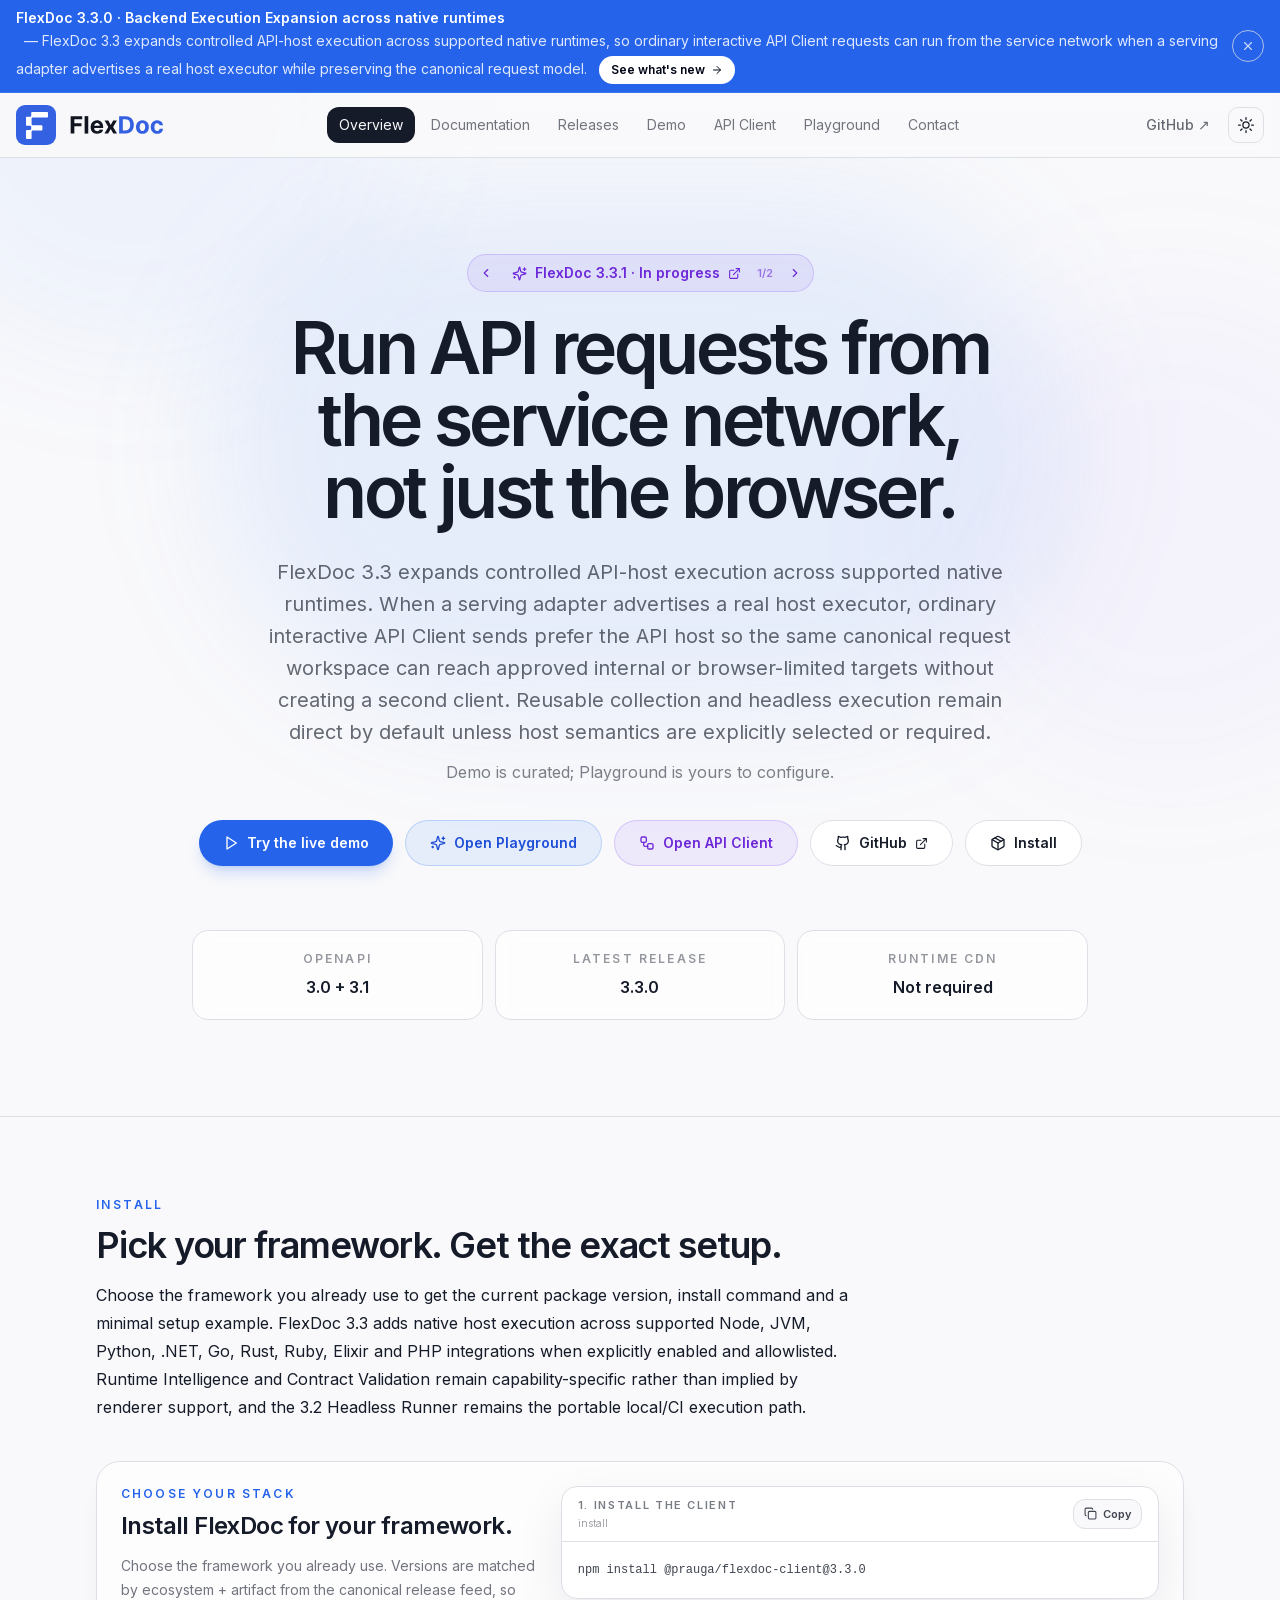
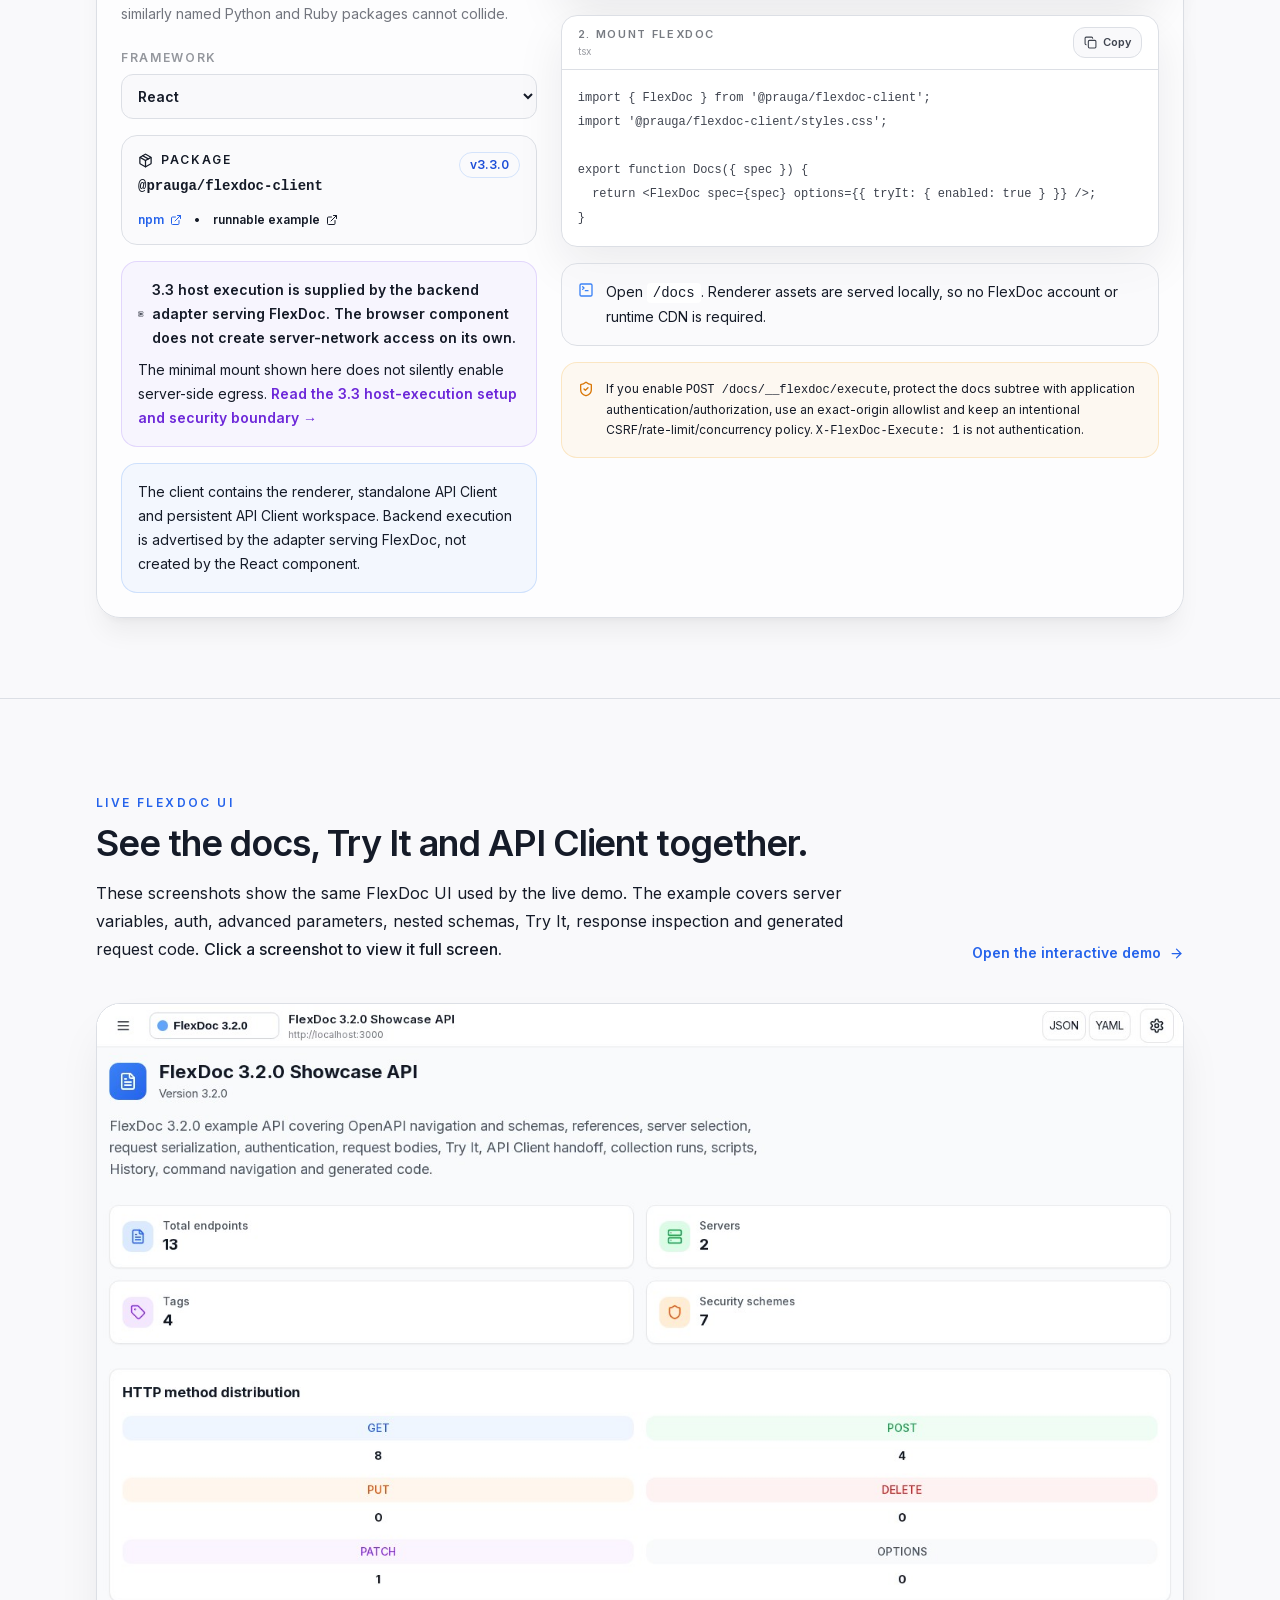
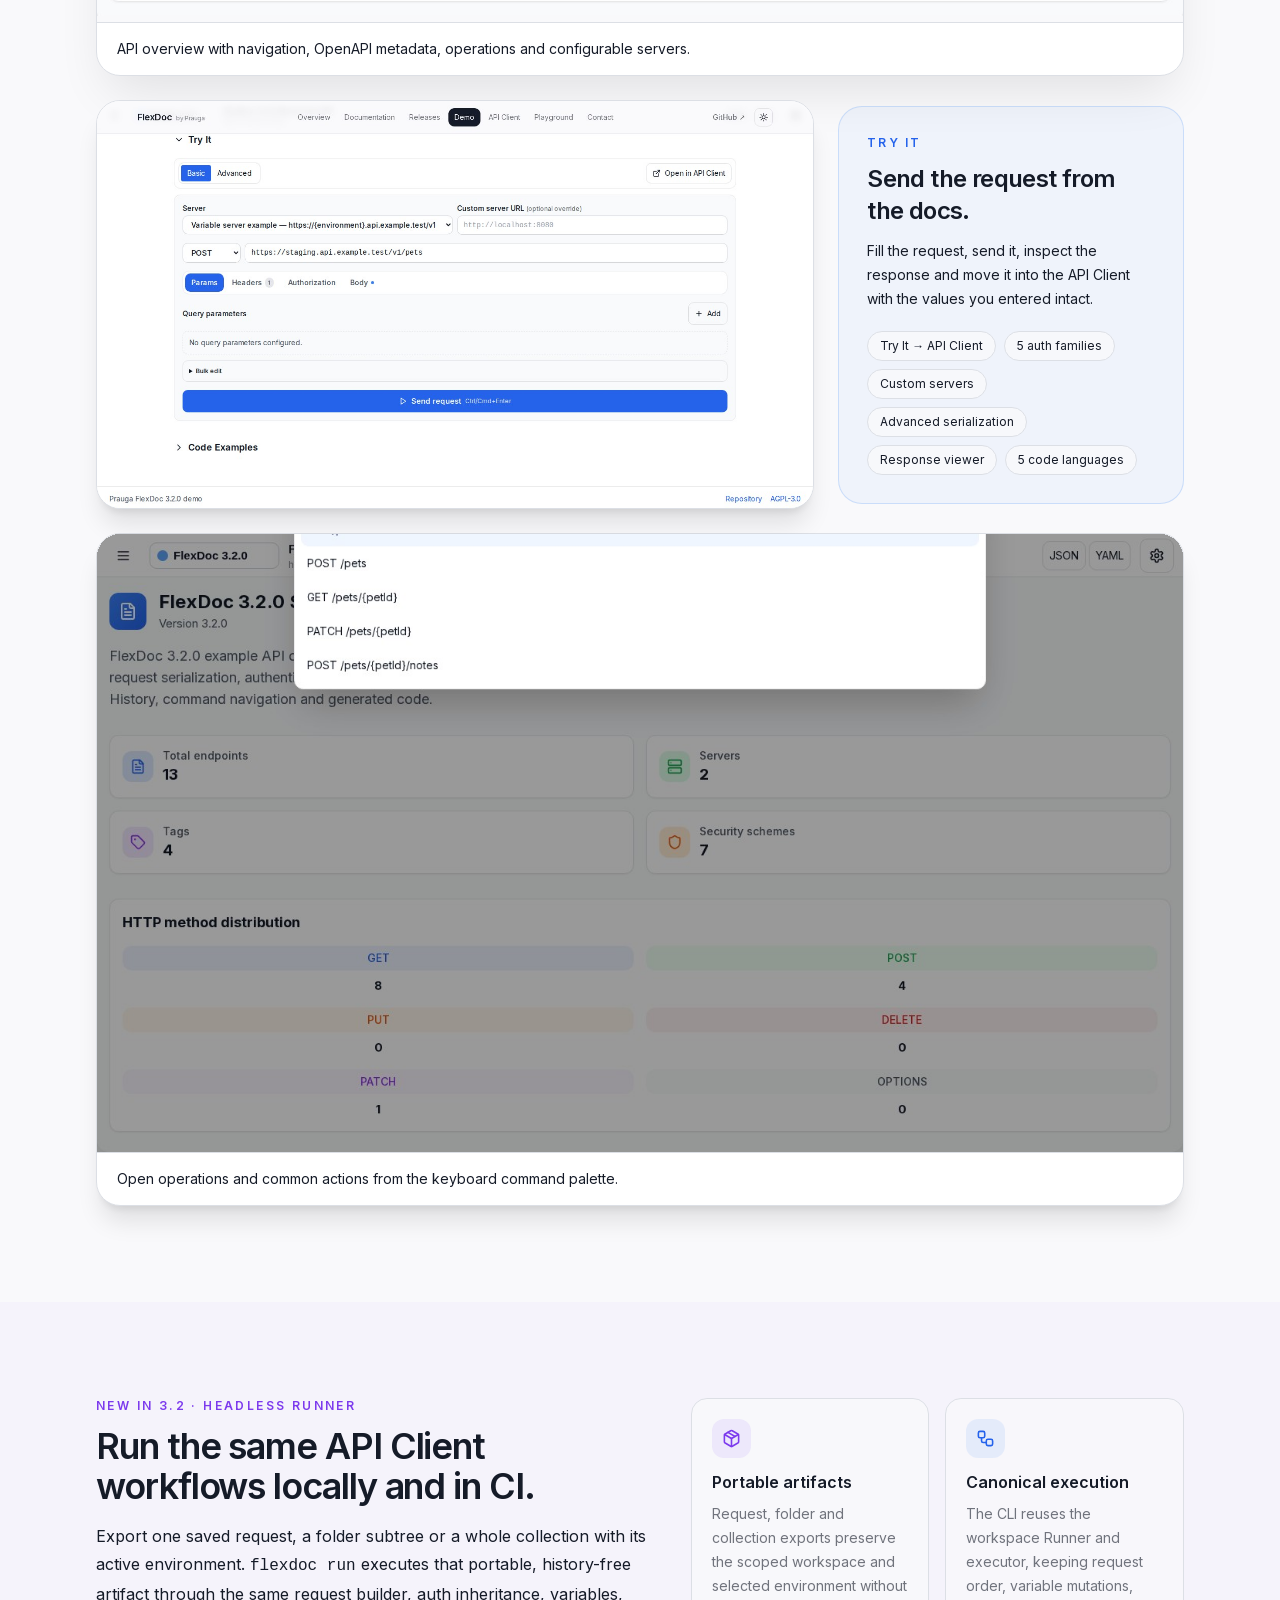
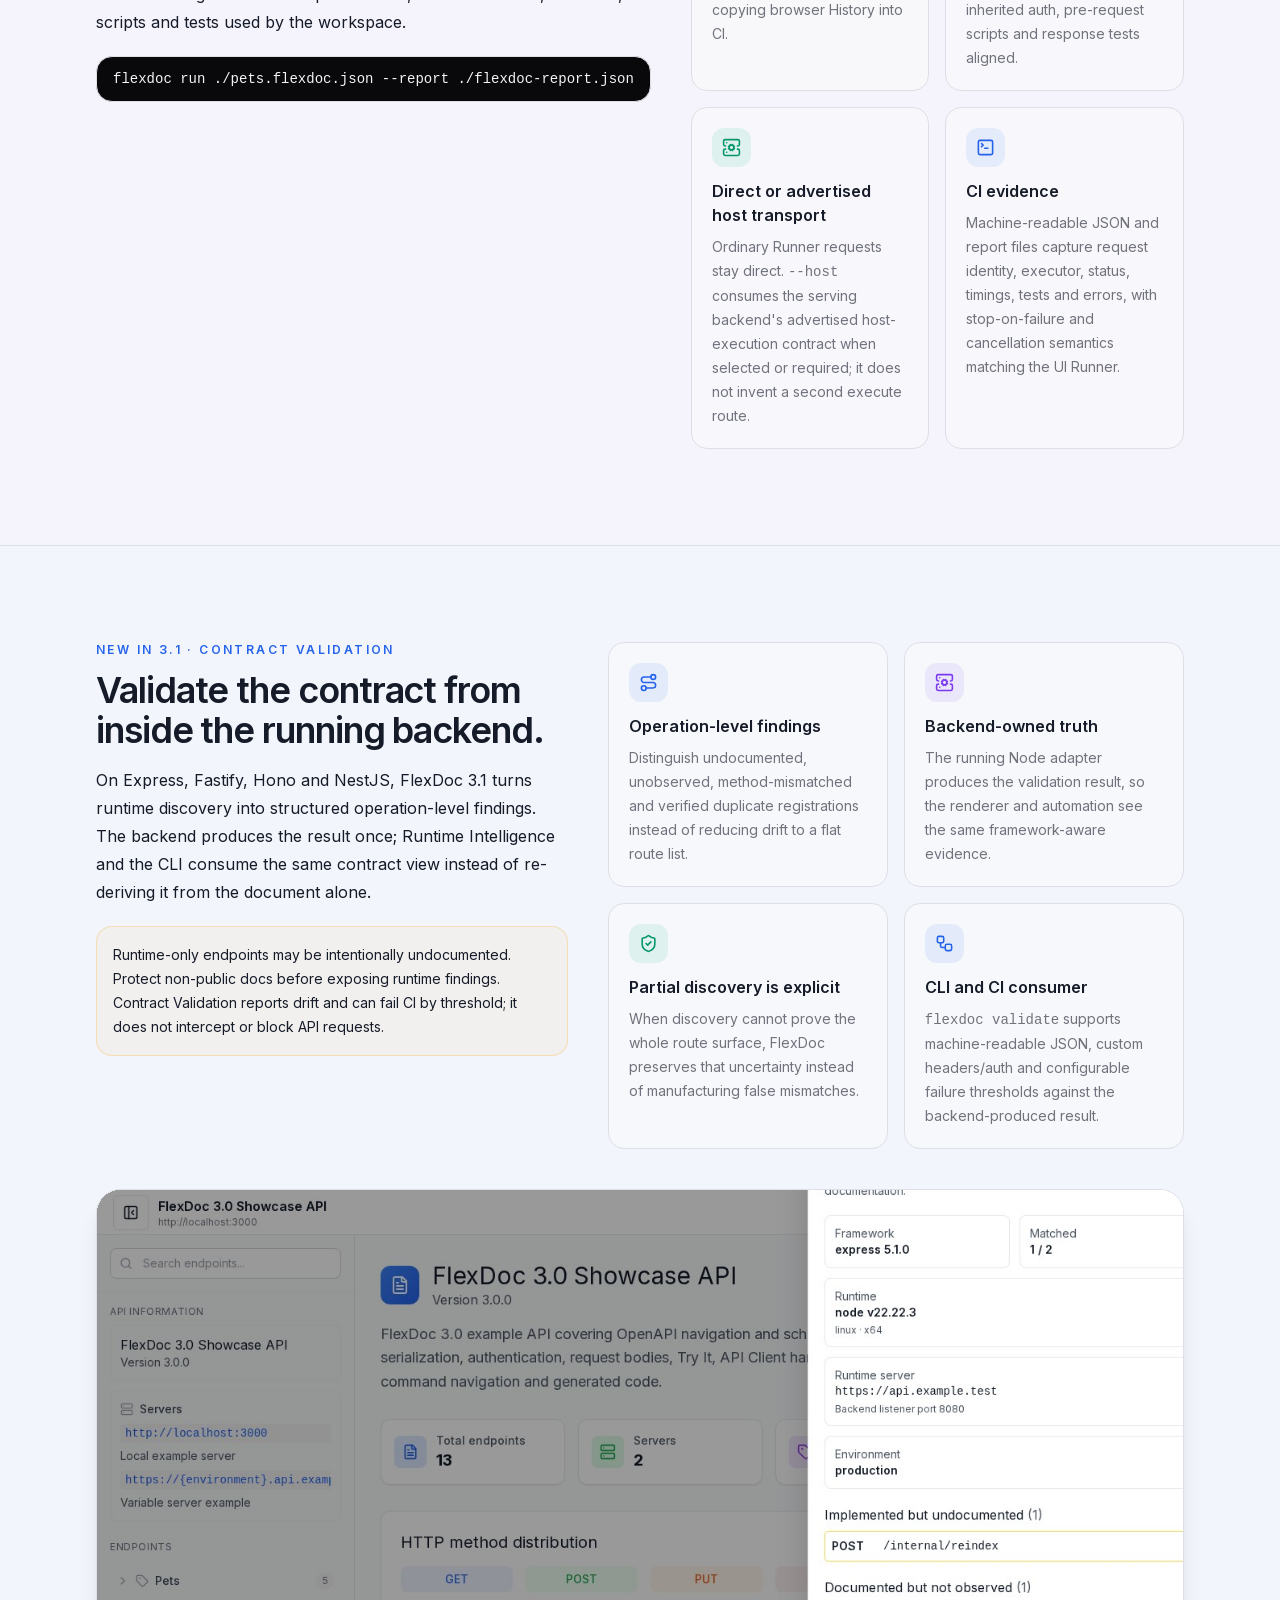
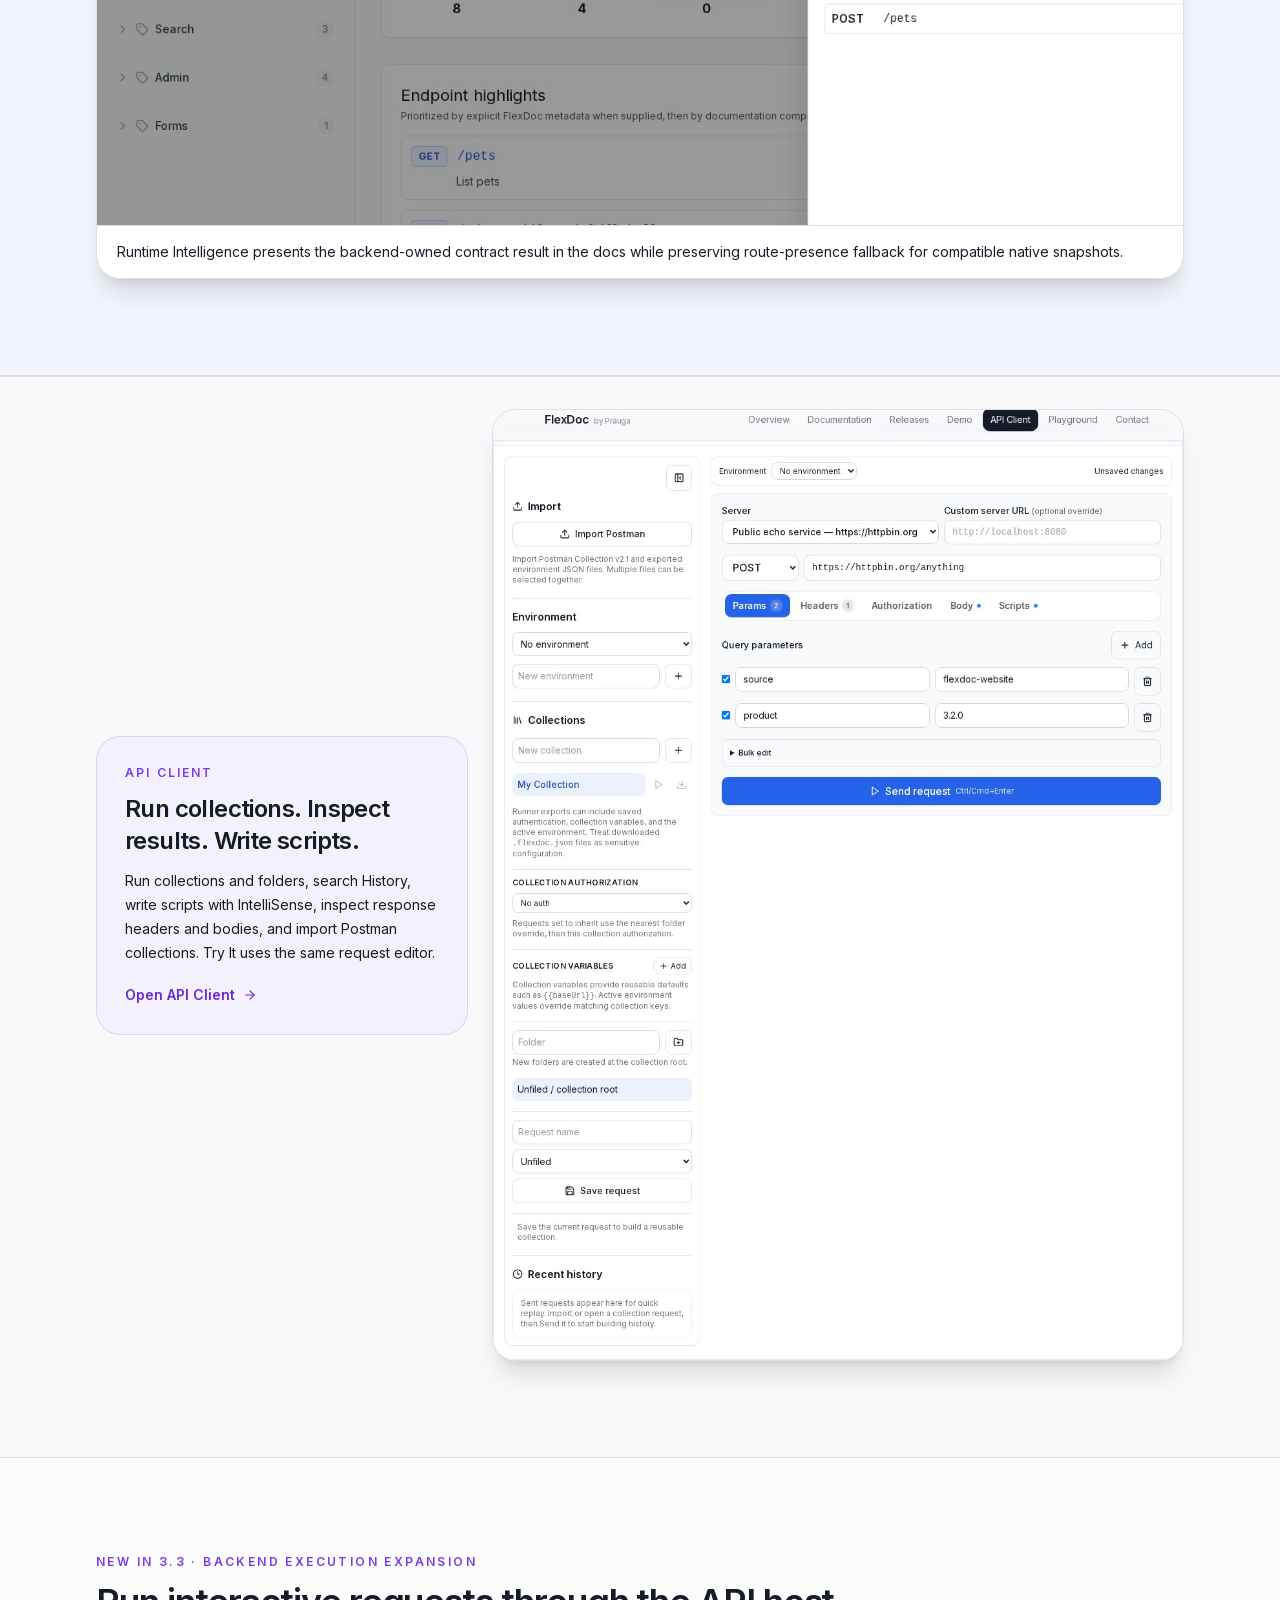
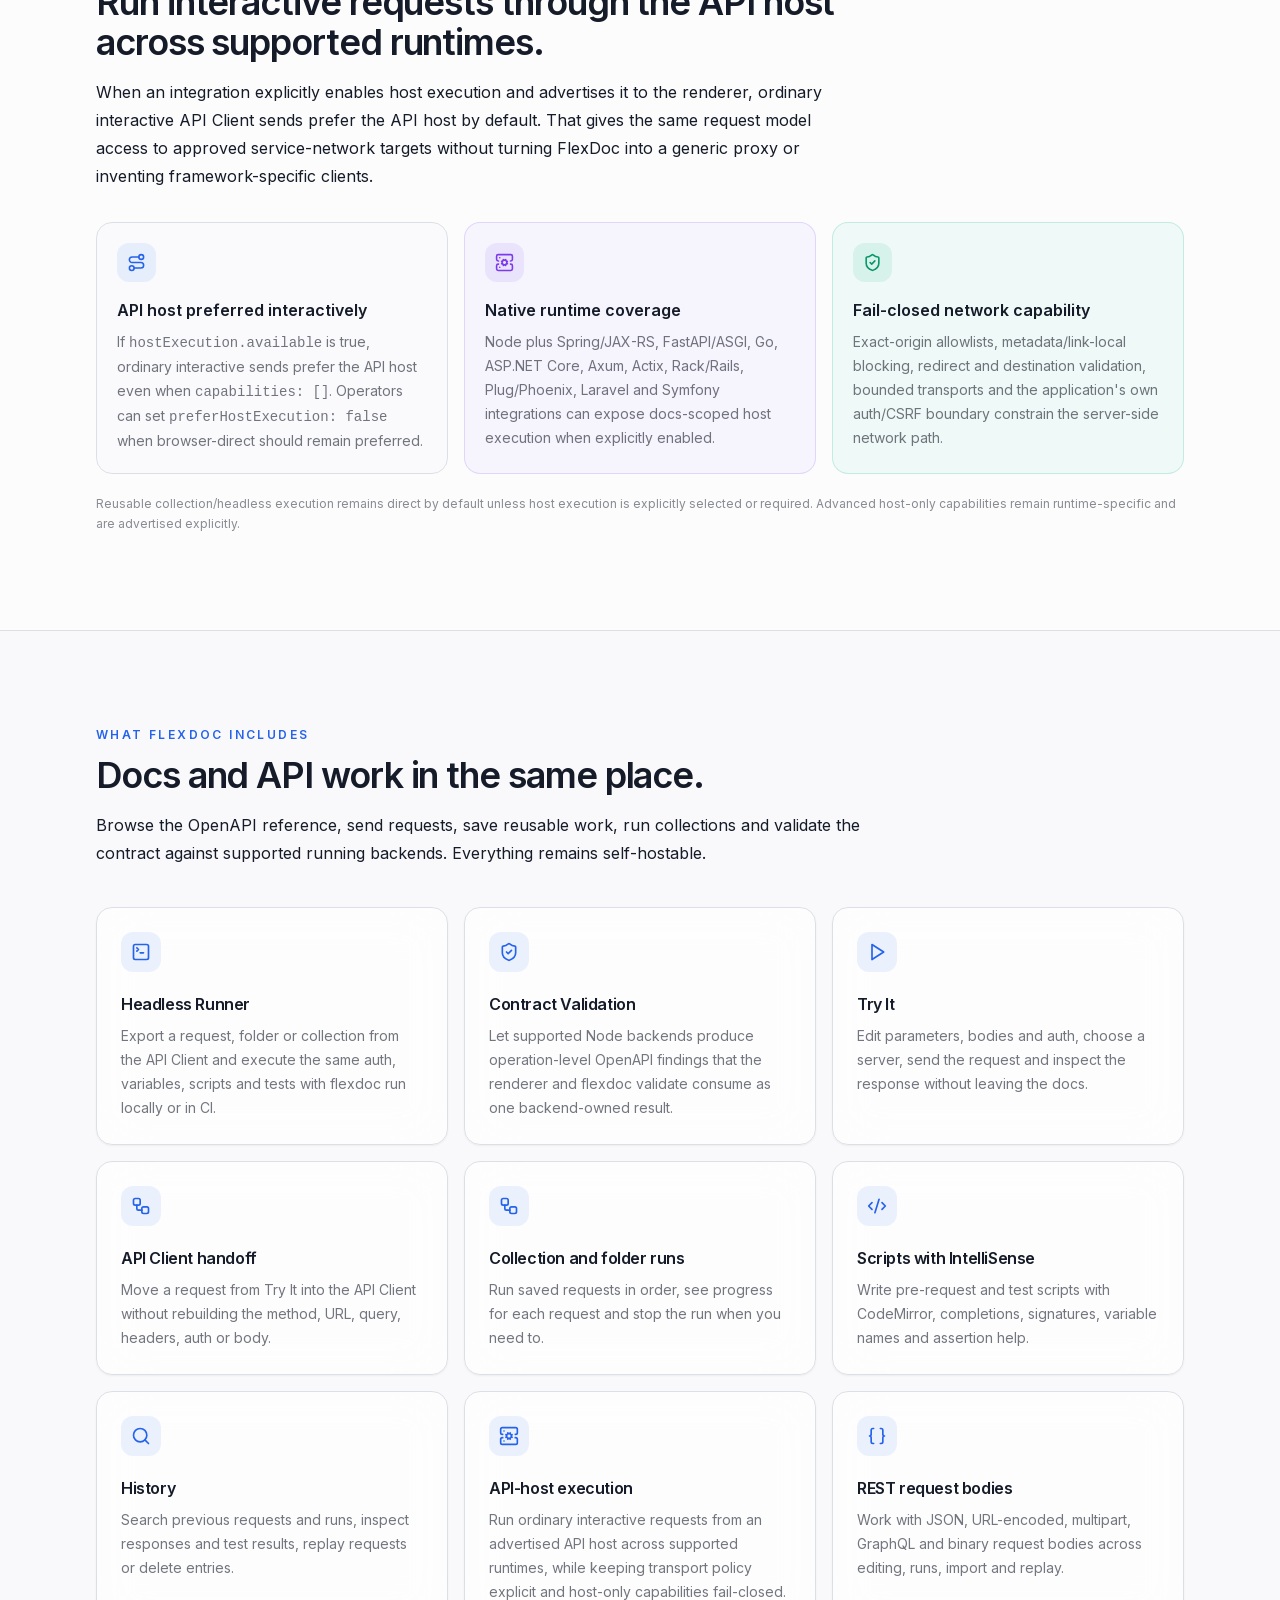
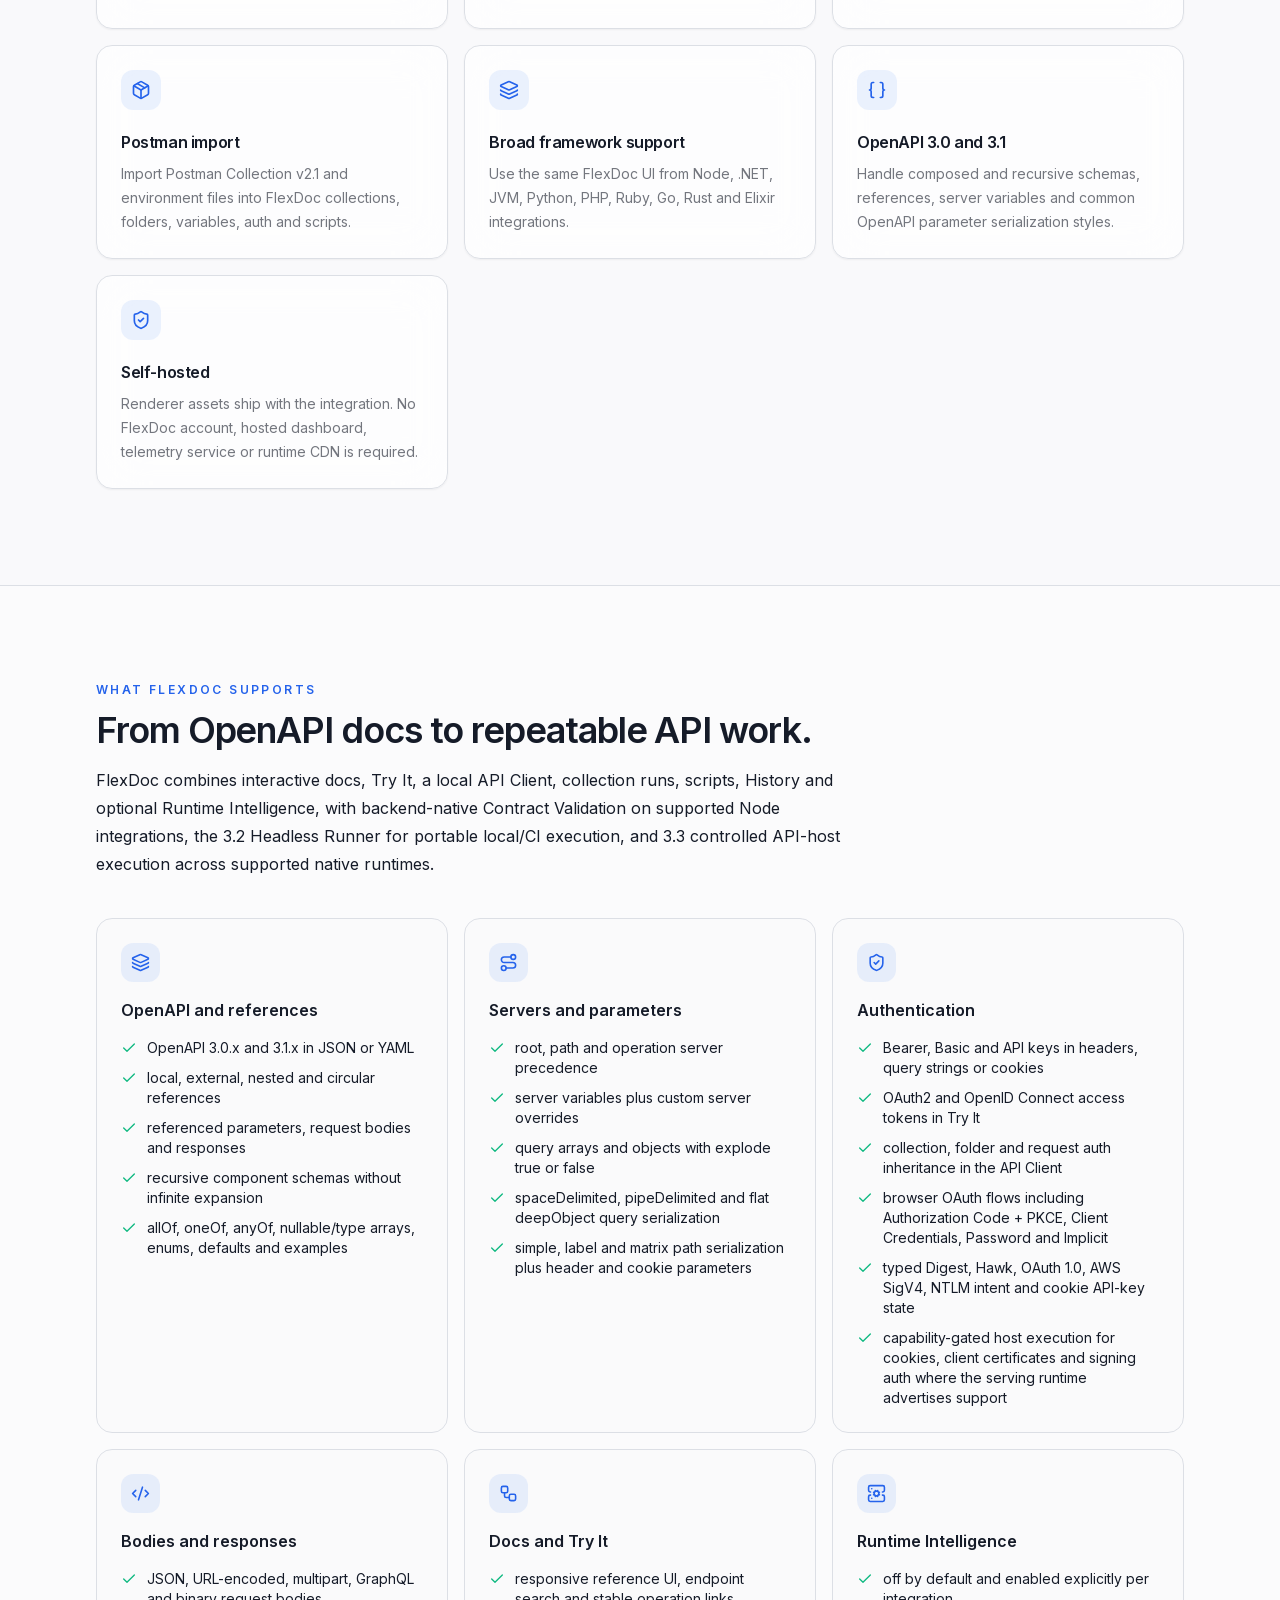
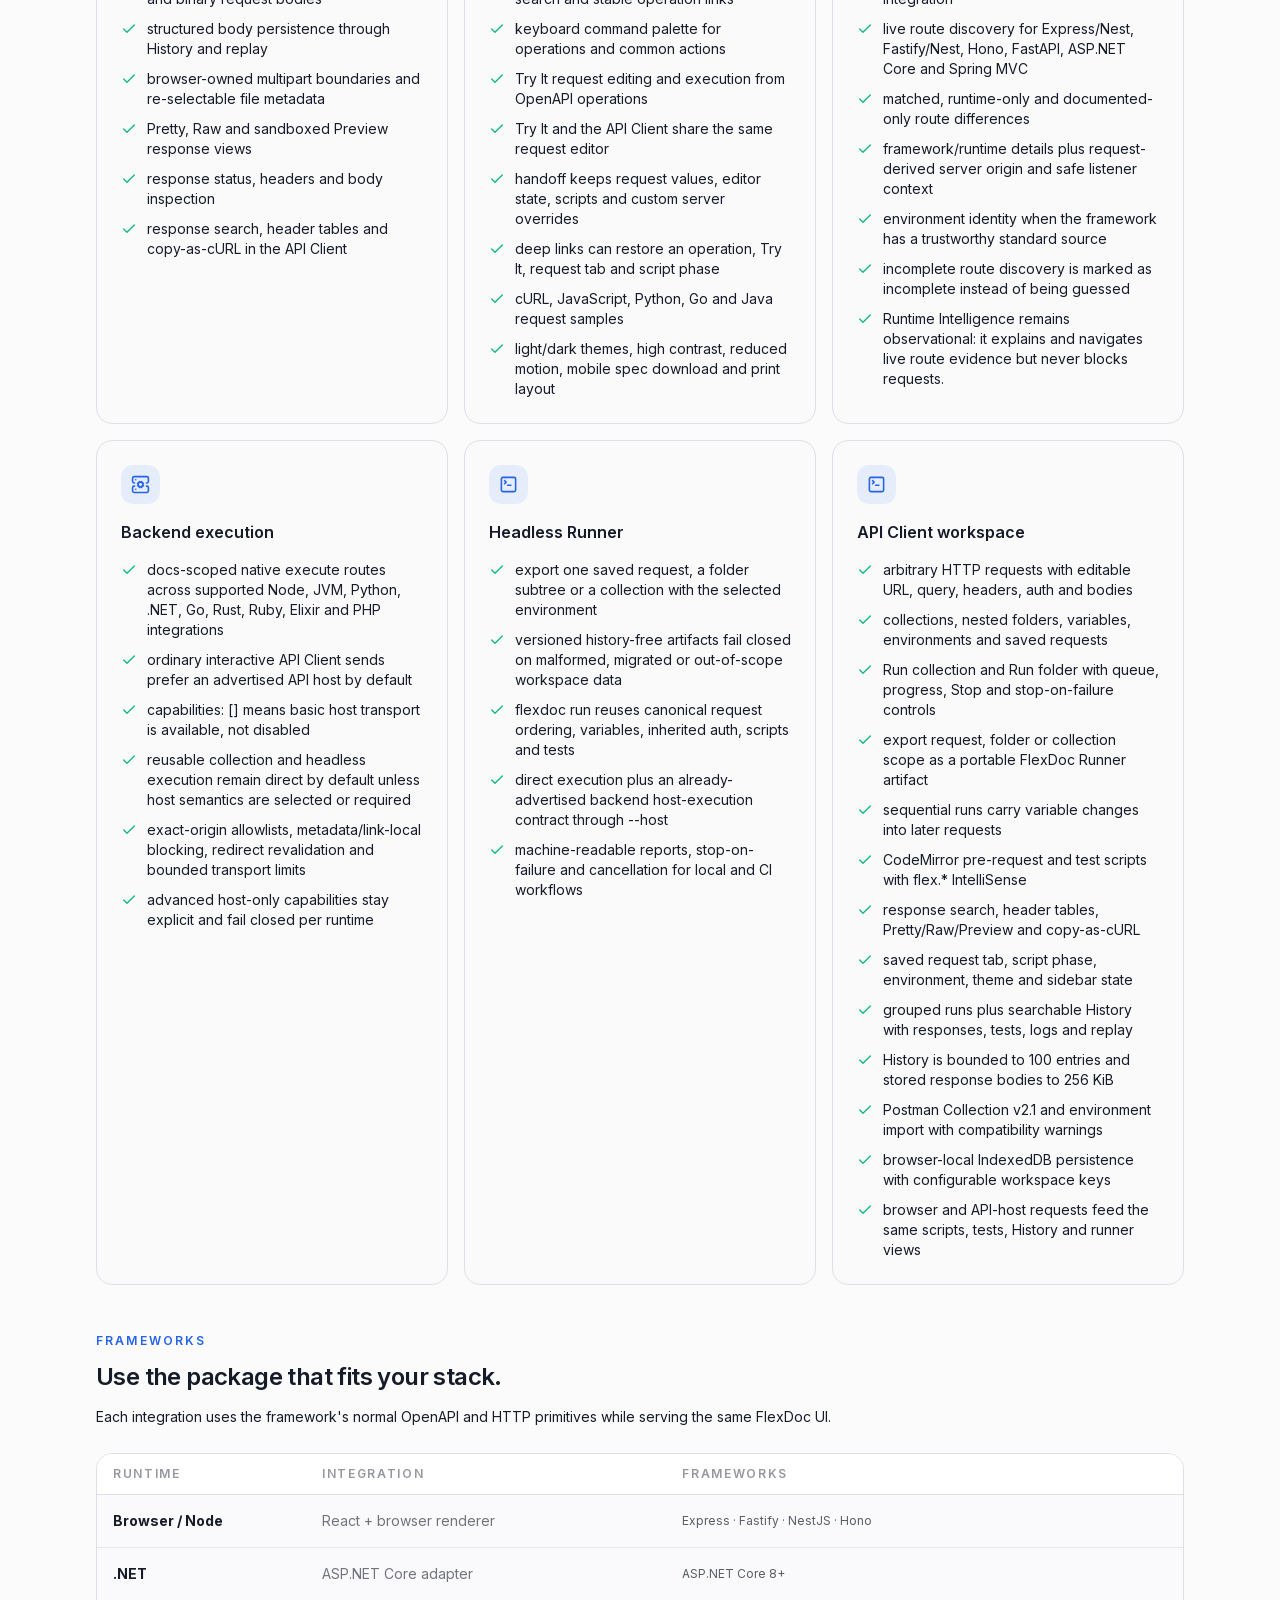
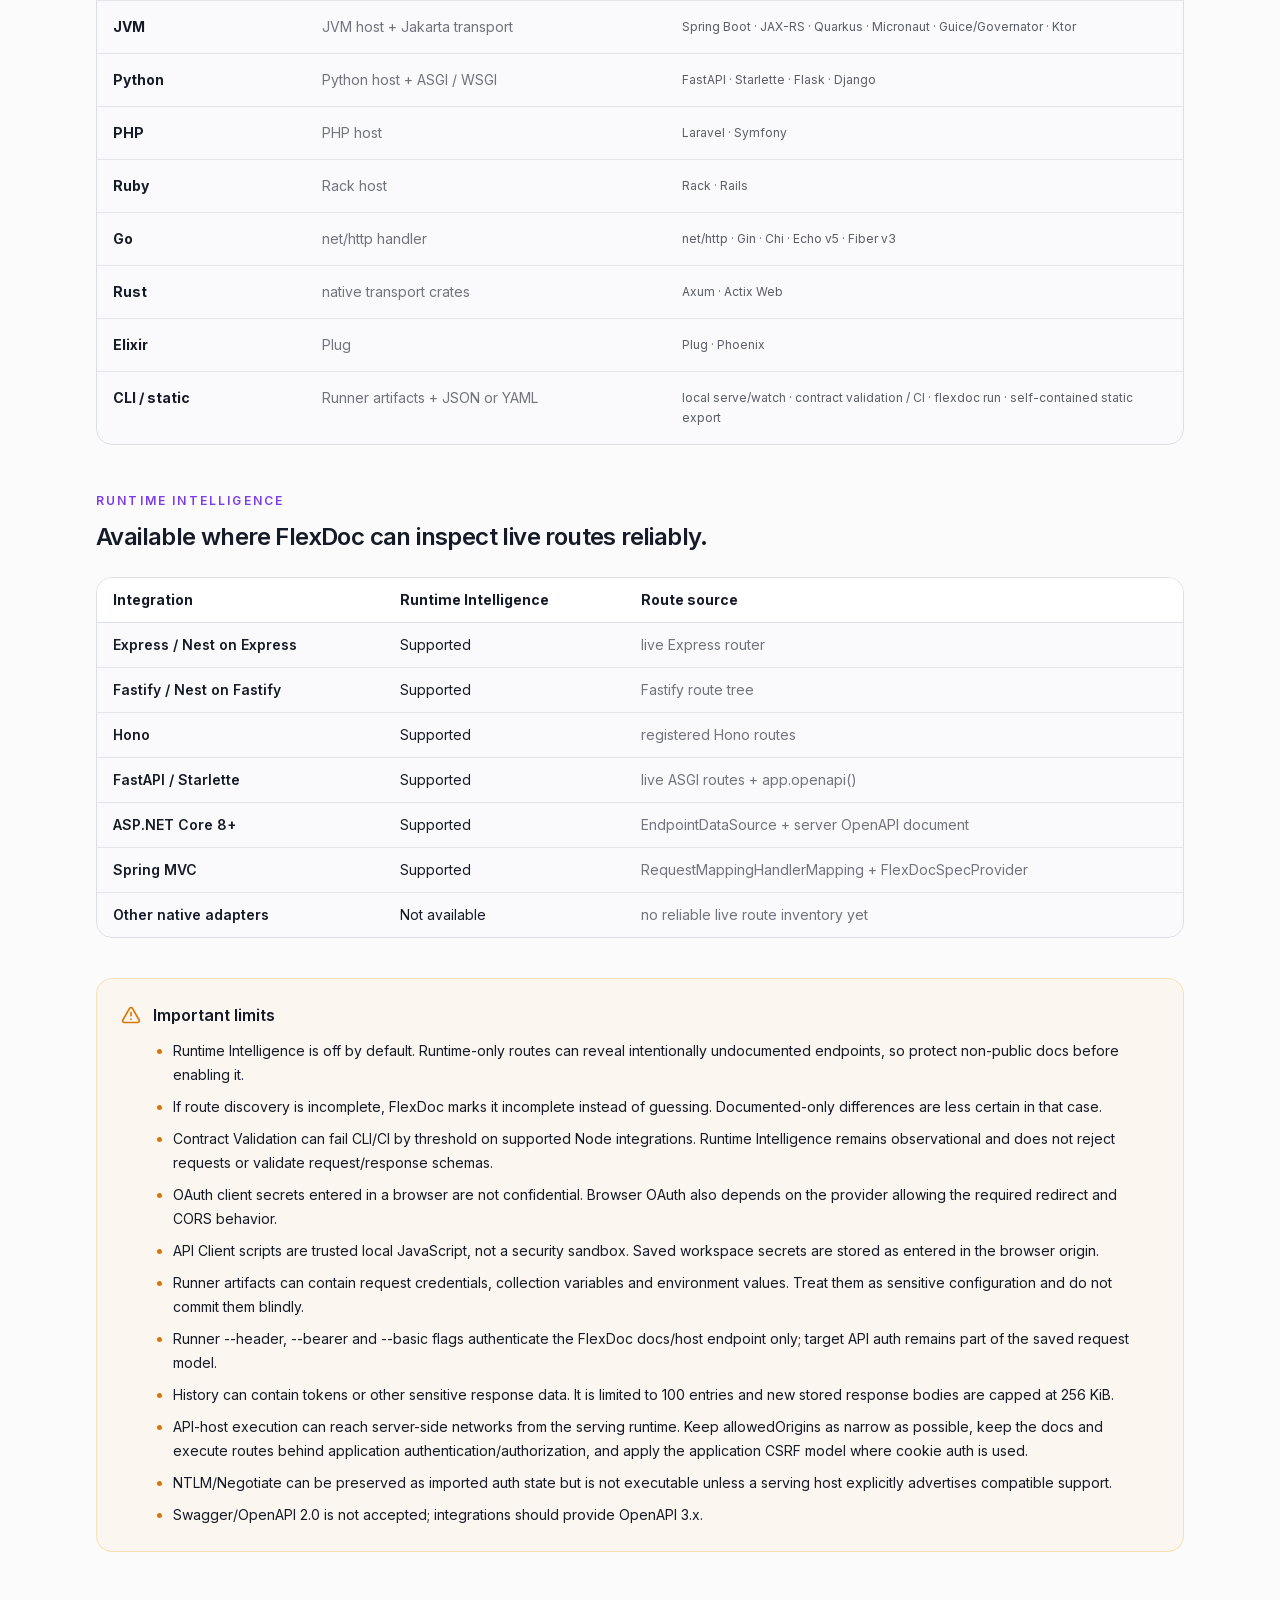
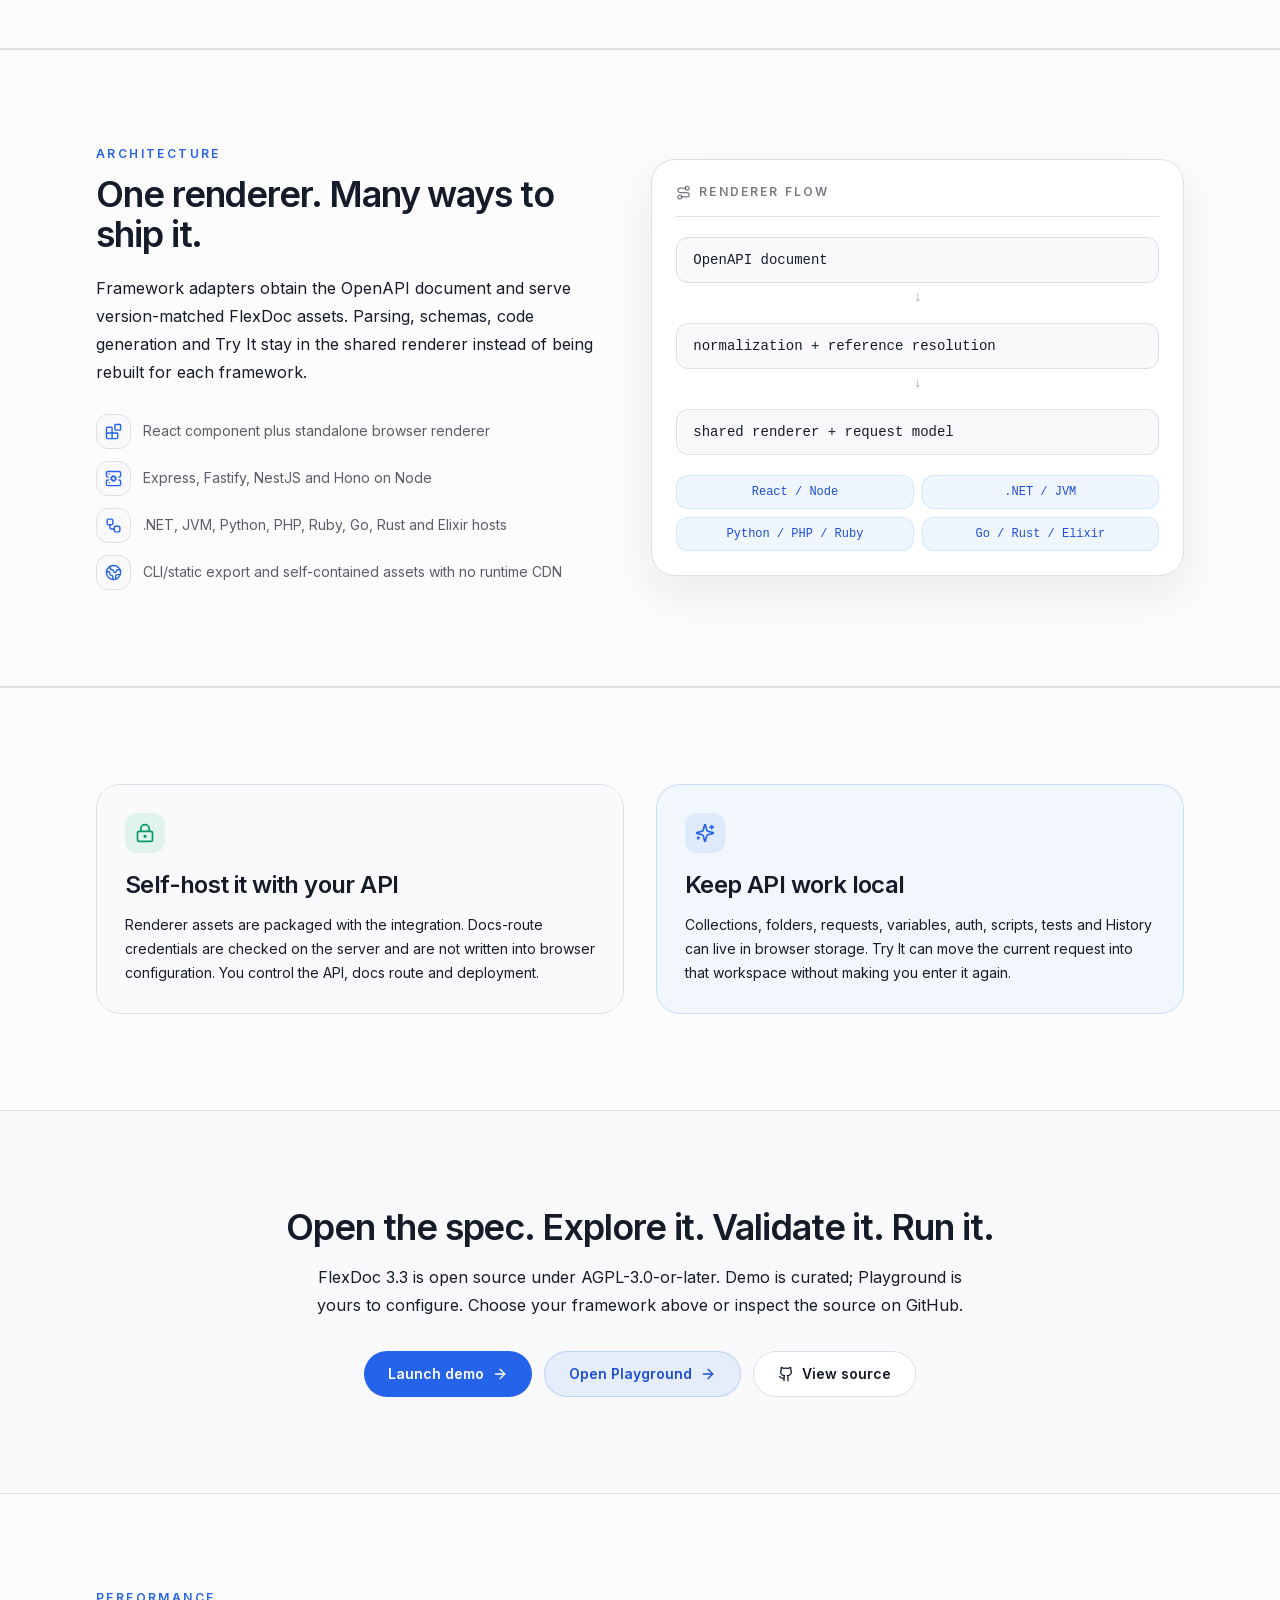
